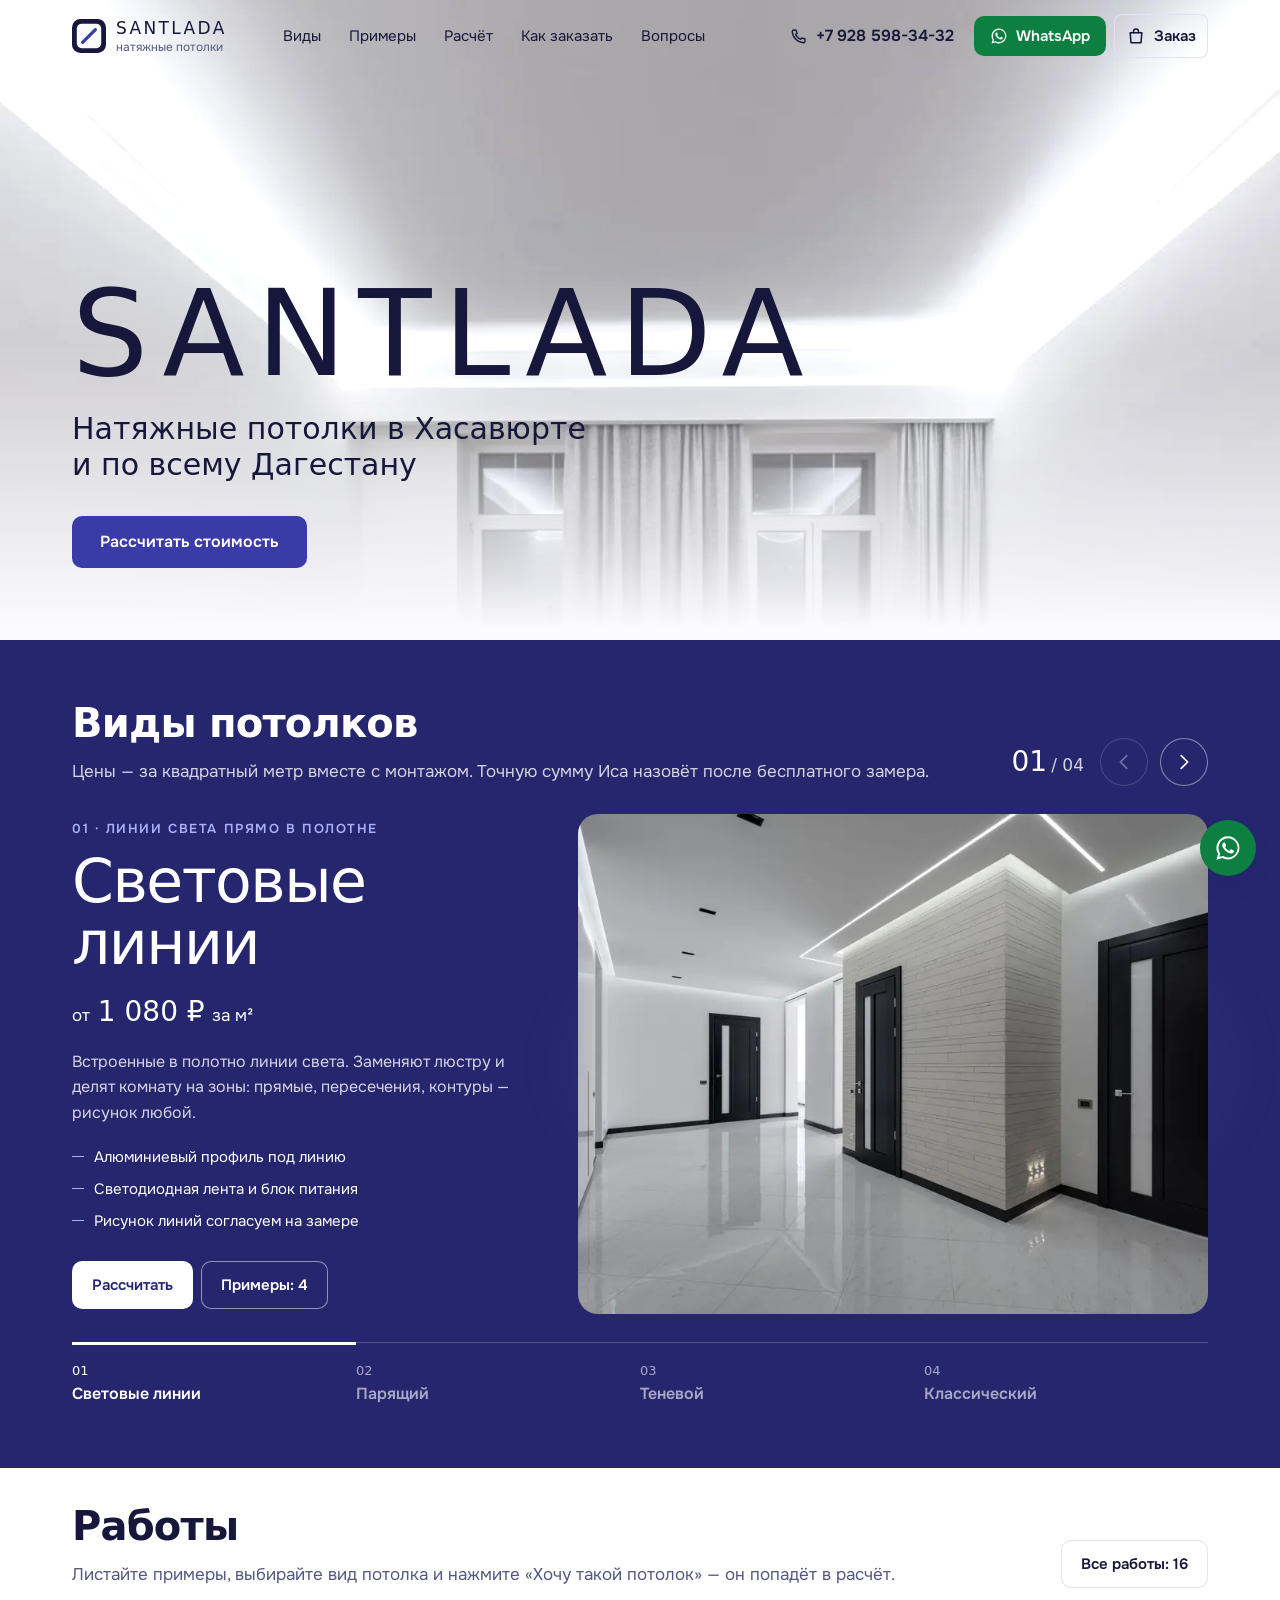
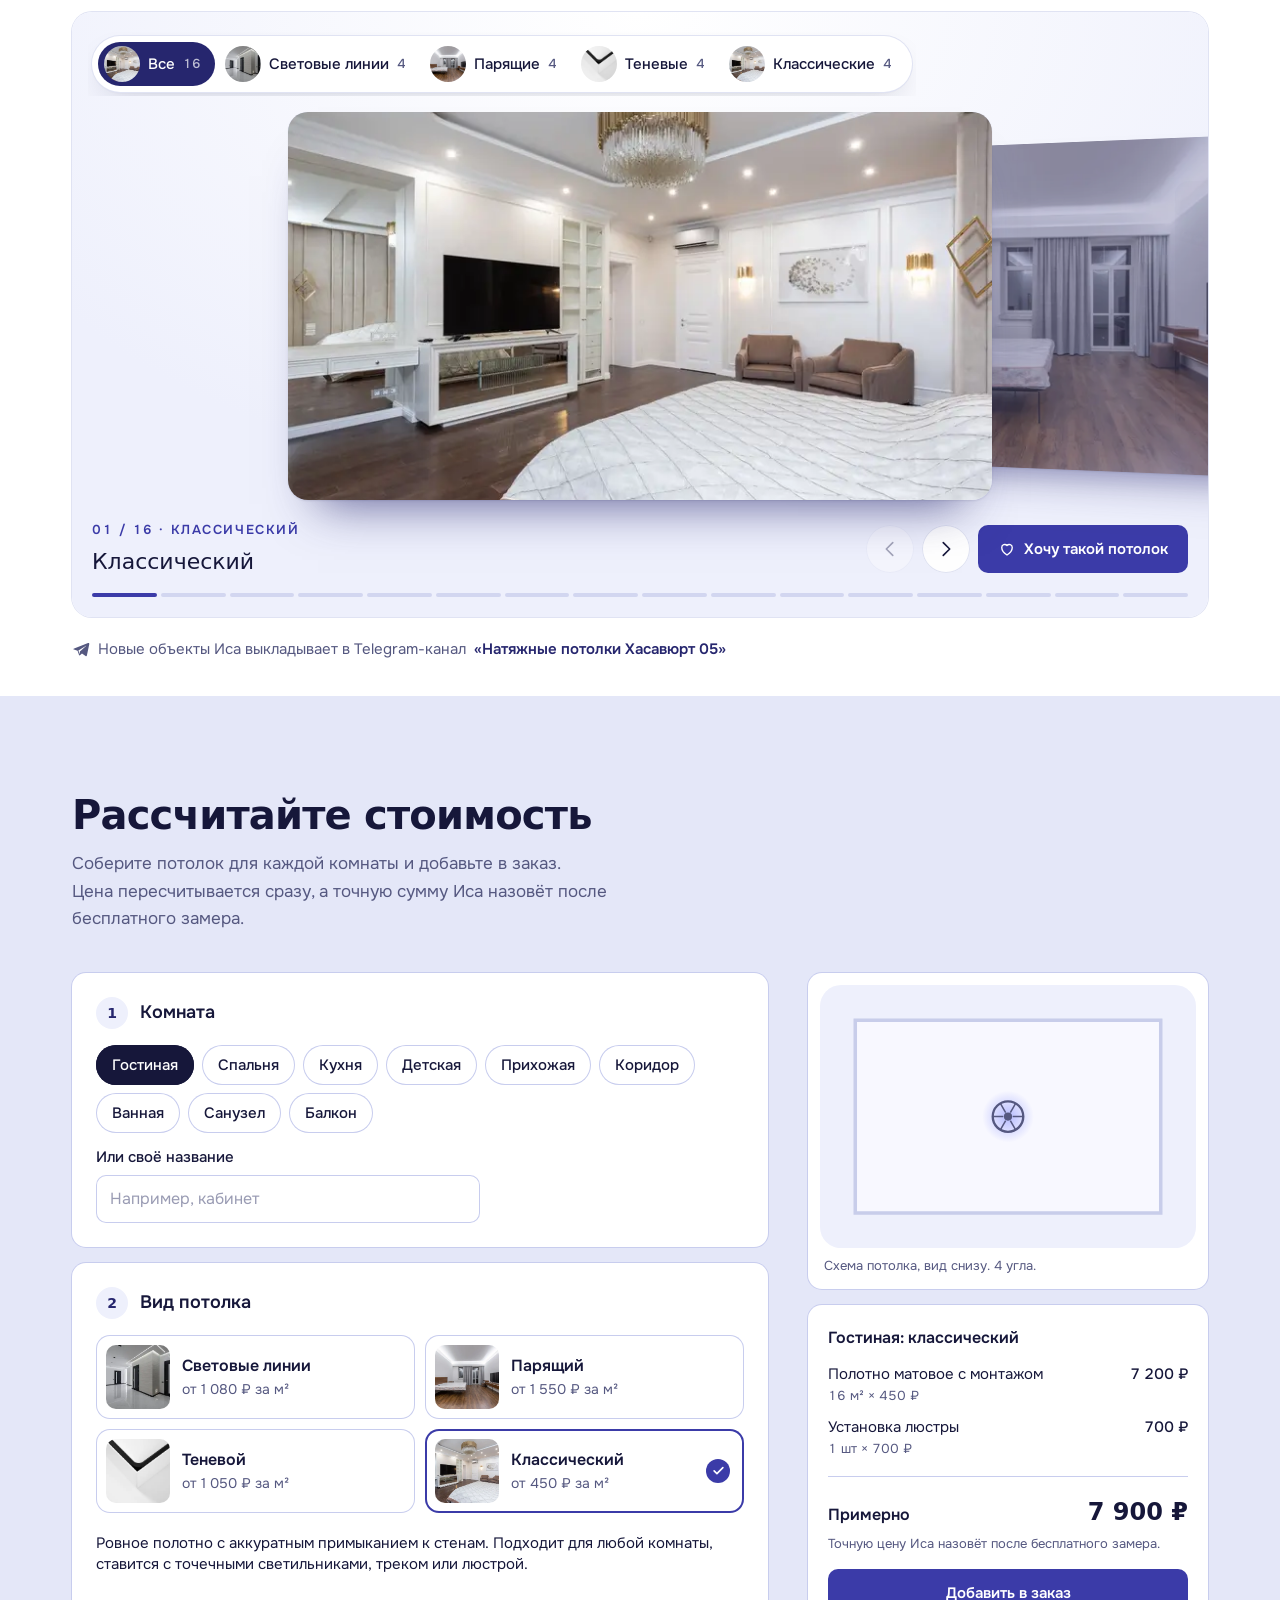
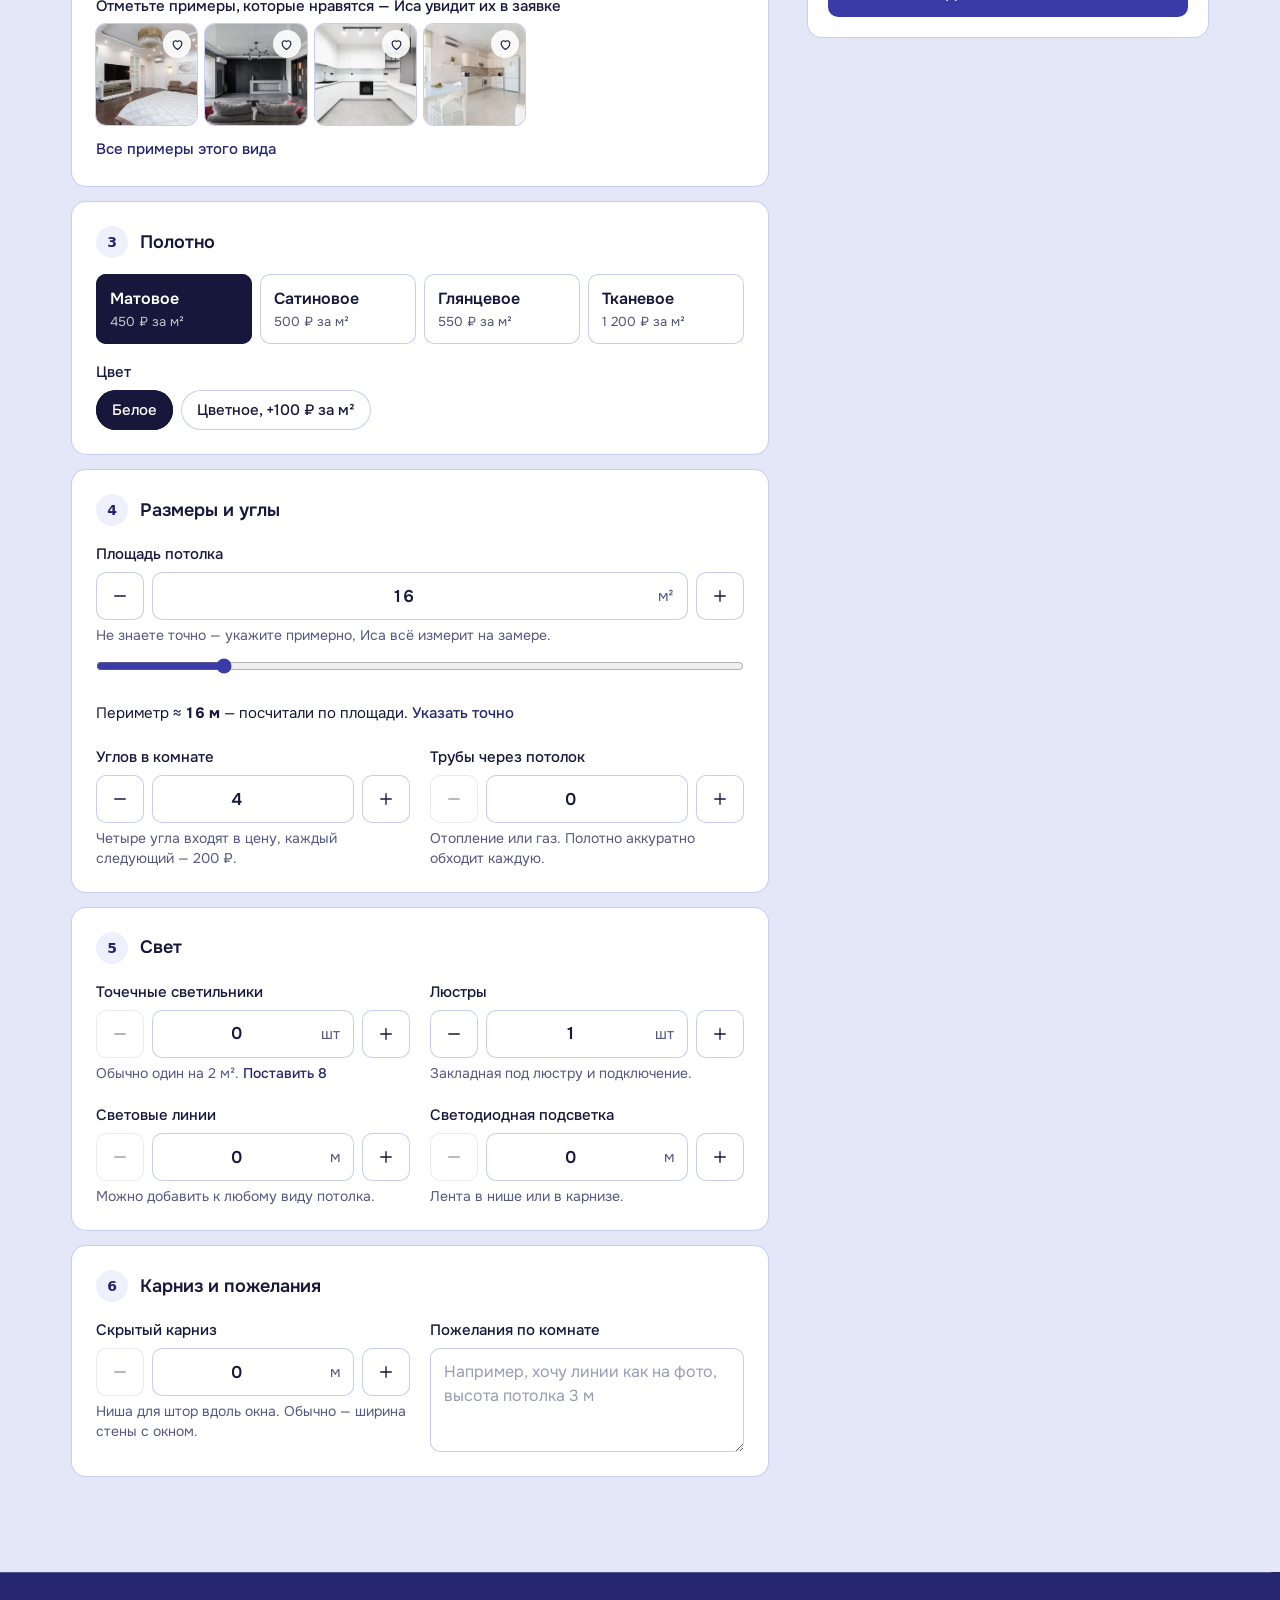
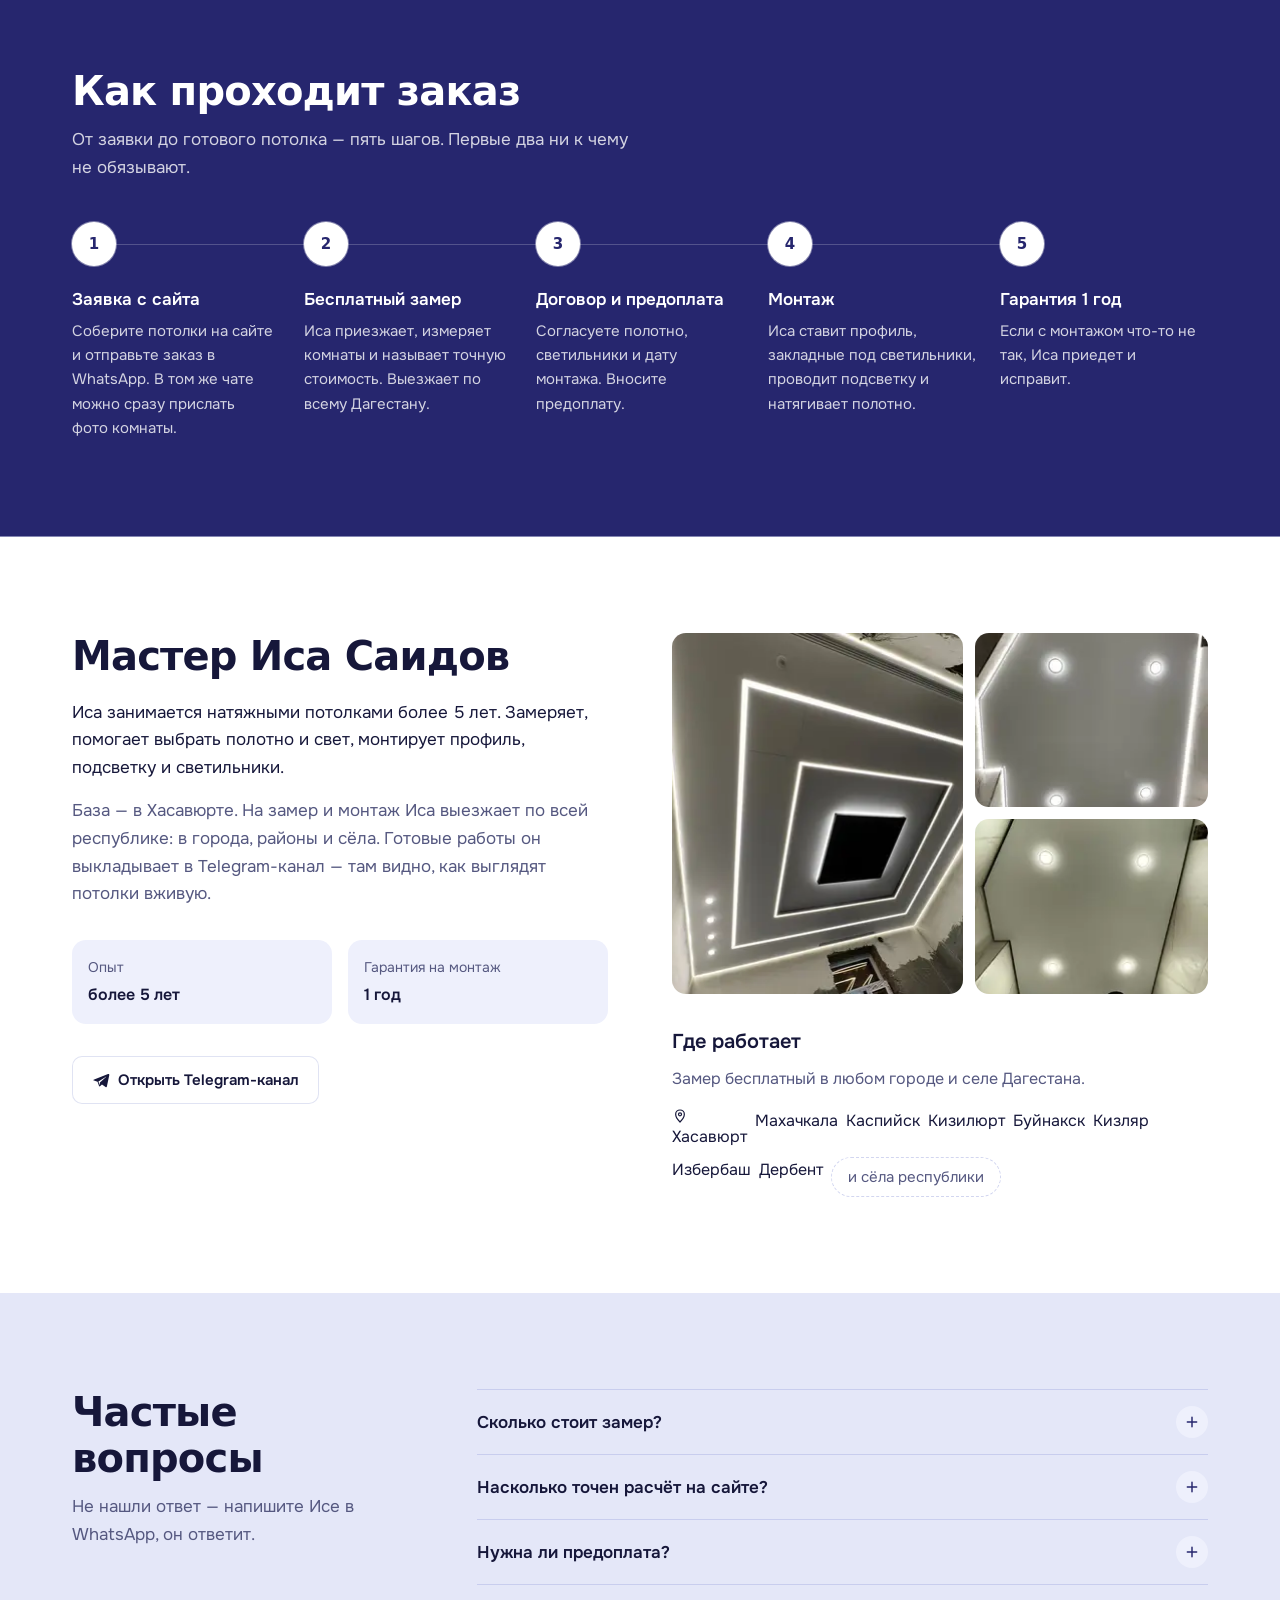
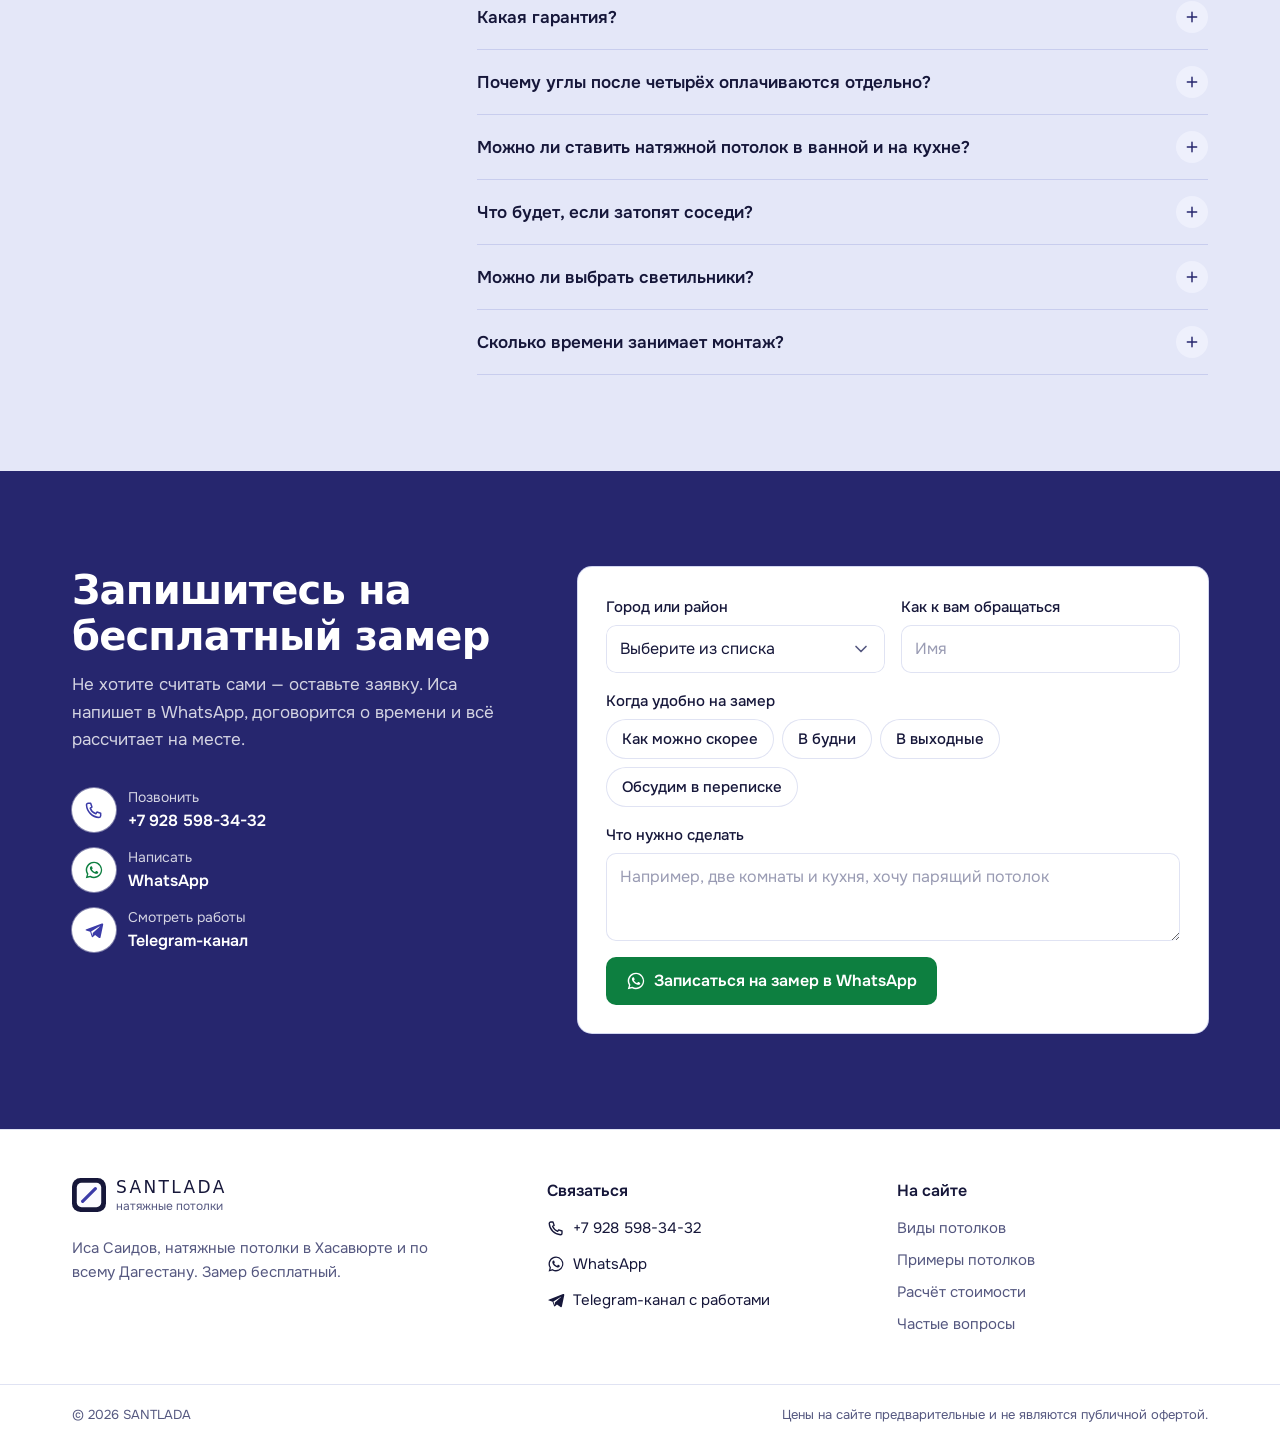
==== index.html @ 9d0e5e30 "Сборка сайта SANTLADA (dist) для GitHub Pages Co-Authored-By: Claude Sonnet 5.5 <noreply@anthropic.c" ====
<!DOCTYPE html><html lang="ru"><head><meta charset="utf-8"><meta name="viewport" content="width=device-width, initial-scale=1, viewport-fit=cover"><title>Натяжные потолки в Хасавюрте и по Дагестану — SANTLADA</title><meta name="description" content="Парящие, теневые потолки и световые линии. Посмотрите примеры, рассчитайте стоимость онлайн и отправьте заказ мастеру в WhatsApp. Бесплатный замер по всему Дагестану."><link rel="canonical" href="https://santlada.ru/"><meta name="theme-color" content="#fbfbff"><meta name="format-detection" content="telephone=no"><script>
      document.documentElement.classList.add('js');
    </script><link rel="icon" href="/favicon.svg" type="image/svg+xml"><link rel="icon" href="/favicon-48.png" sizes="48x48" type="image/png"><link rel="apple-touch-icon" href="/apple-touch-icon.png"><link rel="manifest" href="/manifest.webmanifest"><link rel="sitemap" href="/sitemap-index.xml"><link rel="preload" href="/_astro/jost-cyrillic-wght-normal.CjwCQKo9.woff2" as="font" type="font/woff2" crossorigin><link rel="preload" href="/_astro/onest-cyrillic-wght-normal.DayYxulF.woff2" as="font" type="font/woff2" crossorigin><meta property="og:type" content="website"><meta property="og:locale" content="ru_RU"><meta property="og:site_name" content="SANTLADA"><meta property="og:title" content="Натяжные потолки в Хасавюрте и по Дагестану — SANTLADA"><meta property="og:description" content="Парящие, теневые потолки и световые линии. Посмотрите примеры, рассчитайте стоимость онлайн и отправьте заказ мастеру в WhatsApp. Бесплатный замер по всему Дагестану."><meta property="og:url" content="https://santlada.ru/"><meta property="og:image" content="https://santlada.ru/og.jpg"><meta property="og:image:width" content="1200"><meta property="og:image:height" content="630"><meta name="twitter:card" content="summary_large_image"><script type="application/ld+json">{"@context":"https://schema.org","@type":"HomeAndConstructionBusiness","name":"SANTLADA — натяжные потолки","alternateName":"Сантлада","description":"Парящие, теневые потолки и световые линии. Посмотрите примеры, рассчитайте стоимость онлайн и отправьте заказ мастеру в WhatsApp. Бесплатный замер по всему Дагестану.","url":"https://santlada.ru","image":"https://santlada.ru/og.jpg","telephone":"+7 928 598-34-32","address":{"@type":"PostalAddress","addressLocality":"Хасавюрт","addressRegion":"Республика Дагестан","addressCountry":"RU"},"areaServed":{"@type":"State","name":"Республика Дагестан"},"sameAs":["https://t.me/SantlaDAl"]}</script><link rel="stylesheet" href="/_astro/Layout.CGpSb20F.css"></head><body class="pb-[calc(4.5rem+env(safe-area-inset-bottom))] lg:pb-0"><a href="#main" class="sr-only z-[60] rounded-md bg-ink px-4 py-2 text-white focus:not-sr-only focus:fixed focus:top-3 focus:left-3">Перейти к содержанию</a><header class="site-header sticky top-0 z-40 border-b border-line/70 bg-ceiling/90 backdrop-blur-md" data-over><div class="container-page flex h-16 items-center gap-3 lg:h-[4.5rem]"><a href="/" class="group inline-flex items-center gap-2.5 rounded-lg" aria-label="SANTLADA — на главную"><svg width="34" height="34" viewBox="0 0 32 32" aria-hidden="true" class="shrink-0"><rect width="32" height="32" rx="8" fill="#16173a"></rect><rect x="4.5" y="4.5" width="23" height="23" rx="4.5" fill="#fbfbff"></rect><path d="M10 22 22 10" stroke="#3b3ba8" stroke-width="3" stroke-linecap="round"></path></svg><span class="flex flex-col leading-none"><span class="font-display text-[1.0625rem] font-medium tracking-[0.14em]">SANTLADA</span><span class="mt-1 text-[0.75rem] text-ink-soft">натяжные потолки</span></span></a><nav class="ml-6 hidden shrink-0 lg:block xl:ml-8" aria-label="Основное меню"><ul class="flex items-center gap-1"><li><a href="#vidy" class="rounded-lg px-3 py-2 text-[0.9375rem] whitespace-nowrap text-ink-soft transition-colors hover:bg-haze hover:text-ink aria-[current=page]:font-semibold aria-[current=page]:text-ink">Виды</a></li><li><a href="#raboty" class="rounded-lg px-3 py-2 text-[0.9375rem] whitespace-nowrap text-ink-soft transition-colors hover:bg-haze hover:text-ink aria-[current=page]:font-semibold aria-[current=page]:text-ink">Примеры</a></li><li><a href="#calc" class="rounded-lg px-3 py-2 text-[0.9375rem] whitespace-nowrap text-ink-soft transition-colors hover:bg-haze hover:text-ink aria-[current=page]:font-semibold aria-[current=page]:text-ink">Расчёт</a></li><li><a href="#kak" class="rounded-lg px-3 py-2 text-[0.9375rem] whitespace-nowrap text-ink-soft transition-colors hover:bg-haze hover:text-ink aria-[current=page]:font-semibold aria-[current=page]:text-ink">Как заказать</a></li><li><a href="#voprosy" class="rounded-lg px-3 py-2 text-[0.9375rem] whitespace-nowrap text-ink-soft transition-colors hover:bg-haze hover:text-ink aria-[current=page]:font-semibold aria-[current=page]:text-ink">Вопросы</a></li></ul></nav><div class="ml-auto flex items-center gap-2"><a href="tel:+79285983432" class="hidden items-center gap-2 rounded-lg px-3 py-2 font-semibold whitespace-nowrap hover:bg-haze xl:inline-flex"><svg width="18" height="18" viewBox="0 0 24 24" fill="none" stroke="currentColor" stroke-width="1.8" stroke-linecap="round" stroke-linejoin="round" aria-hidden="true" focusable="false"><path d="M5 4h3l1.5 4.5-2 1.3a11 11 0 0 0 6.7 6.7l1.3-2L20 16v3a2 2 0 0 1-2 2A16 16 0 0 1 3 6a2 2 0 0 1 2-2Z"></path></svg>+7 928 598-34-32</a><a href="https://wa.me/79285983432?text=%D0%97%D0%B4%D1%80%D0%B0%D0%B2%D1%81%D1%82%D0%B2%D1%83%D0%B9%D1%82%D0%B5!%20%D0%9F%D0%B8%D1%88%D1%83%20%D1%81%20%D1%81%D0%B0%D0%B9%D1%82%D0%B0%20%D0%BF%D0%BE%20%D0%BF%D0%BE%D0%B2%D0%BE%D0%B4%D1%83%20%D0%BD%D0%B0%D1%82%D1%8F%D0%B6%D0%BD%D0%BE%D0%B3%D0%BE%20%D0%BF%D0%BE%D1%82%D0%BE%D0%BB%D0%BA%D0%B0." target="_blank" rel="noopener" class="btn-wa hidden min-h-10 px-4 md:inline-flex lg:hidden xl:inline-flex"><svg width="18" height="18" viewBox="0 0 24 24" fill="currentColor" aria-hidden="true" focusable="false"><path d="M12.04 2a9.9 9.9 0 0 0-8.5 15l-1.4 5 5.1-1.34A9.9 9.9 0 1 0 12.04 2Zm0 18.1a8.2 8.2 0 0 1-4.18-1.15l-.3-.18-3.03.8.81-2.95-.2-.31a8.2 8.2 0 1 1 6.9 3.79Zm4.5-6.14c-.25-.12-1.46-.72-1.69-.8-.23-.08-.39-.12-.56.12-.16.25-.64.8-.78.97-.15.16-.29.18-.54.06a6.7 6.7 0 0 1-1.97-1.22 7.4 7.4 0 0 1-1.37-1.7c-.14-.25-.01-.38.11-.5.11-.11.25-.29.37-.43.13-.15.17-.25.25-.42.08-.16.04-.31-.02-.43-.06-.13-.56-1.34-.76-1.84-.2-.48-.4-.41-.56-.42h-.47a.9.9 0 0 0-.66.31 2.76 2.76 0 0 0-.86 2.06 4.8 4.8 0 0 0 1 2.55c.13.16 1.75 2.67 4.24 3.75.59.25 1.05.4 1.41.52.6.19 1.13.16 1.56.1.47-.07 1.46-.6 1.67-1.18.2-.58.2-1.07.14-1.18-.06-.1-.22-.16-.47-.29Z"></path></svg>WhatsApp</a><style>astro-island,astro-slot,astro-static-slot{display:contents}</style><script>(function(){let e=async e=>{await(await e())()};(self.Astro||(self.Astro={})).load=e,window.dispatchEvent(new Event(`astro:load`))})();</script><script>(function(){function e(t){"@babel/helpers - typeof";return e=typeof Symbol==`function`&&typeof Symbol.iterator==`symbol`?function(e){return typeof e}:function(e){return e&&typeof Symbol==`function`&&e.constructor===Symbol&&e!==Symbol.prototype?`symbol`:typeof e},e(t)}function t(t,n){if(e(t)!=`object`||!t)return t;var r=t[Symbol.toPrimitive];if(r!==void 0){var i=r.call(t,n||`default`);if(e(i)!=`object`)return i;throw TypeError(`@@toPrimitive must return a primitive value.`)}return(n===`string`?String:Number)(t)}function n(n){var r=t(n,`string`);return e(r)==`symbol`?r:r+``}function r(e,t,r){return(t=n(t))in e?Object.defineProperty(e,t,{value:r,enumerable:!0,configurable:!0,writable:!0}):e[t]=r,e}let i=/* @__PURE__ */ new Set([`__proto__`,`constructor`,`prototype`]);{let e={0:e=>a(e),1:e=>n(e),2:e=>new RegExp(e),3:e=>new Date(e),4:e=>new Map(n(e)),5:e=>new Set(n(e)),6:e=>BigInt(e),7:e=>new URL(e),8:e=>new Uint8Array(e),9:e=>new Uint16Array(e),10:e=>new Uint32Array(e),11:e=>1/0*e},t=t=>{let[n,r]=t;return n in e?e[n](r):void 0},n=e=>e.map(t),a=e=>typeof e!=`object`||!e?e:Object.fromEntries(Object.entries(e).map(([e,n])=>[e,t(n)]));class o extends HTMLElement{constructor(...e){super(...e),r(this,`Component`,void 0),r(this,`hydrator`,void 0),r(this,`hydrate`,async()=>{var e;if(!this.hydrator||!this.isConnected)return;let t=(e=this.parentElement)==null?void 0:e.closest(`astro-island[ssr]`);if(t){t.addEventListener(`astro:hydrate`,this.hydrate,{once:!0});return}let n=this.querySelectorAll(`astro-slot`),r={},i=this.querySelectorAll(`template[data-astro-template]`);for(let e of i){let t=e.closest(this.tagName);t!=null&&t.isSameNode(this)&&(r[e.getAttribute(`data-astro-template`)||`default`]=e.innerHTML,e.remove())}for(let e of n){let t=e.closest(this.tagName);t!=null&&t.isSameNode(this)&&(r[e.getAttribute(`name`)||`default`]=e.innerHTML)}let o;try{o=this.hasAttribute(`props`)?a(JSON.parse(this.getAttribute(`props`))):{}}catch(e){let t=this.getAttribute(`component-url`)||`<unknown>`,n=this.getAttribute(`component-export`);throw n&&(t+=` (export ${n})`),console.error(`[hydrate] Error parsing props for component ${t}`,this.getAttribute(`props`),e),e}await this.hydrator(this)(this.Component,o,r,{client:this.getAttribute(`client`)}),this.removeAttribute(`ssr`),this.dispatchEvent(new CustomEvent(`astro:hydrate`))}),r(this,`unmount`,()=>{this.isConnected||this.dispatchEvent(new CustomEvent(`astro:unmount`))})}disconnectedCallback(){document.removeEventListener(`astro:after-swap`,this.unmount),document.addEventListener(`astro:after-swap`,this.unmount,{once:!0})}connectedCallback(){if(!this.hasAttribute(`await-children`)||document.readyState===`interactive`||document.readyState===`complete`)this.childrenConnectedCallback();else{let e=()=>{document.removeEventListener(`DOMContentLoaded`,e),t.disconnect(),this.childrenConnectedCallback()},t=new MutationObserver(()=>{var t;((t=this.lastChild)==null?void 0:t.nodeType)===Node.COMMENT_NODE&&this.lastChild.nodeValue===`astro:end`&&(this.lastChild.remove(),e())});t.observe(this,{childList:!0}),document.addEventListener(`DOMContentLoaded`,e)}}async childrenConnectedCallback(){let e=this.getAttribute(`before-hydration-url`);e&&await import(e),this.start()}getRetryImportUrl(e){let t=new URL(e,document.baseURI);return t.searchParams.set(`astro-retry`,Date.now().toString()),t.toString()}async importWithRetry(e){try{return await import(e)}catch(t){return await new Promise(e=>setTimeout(e,1e3)),import(this.getRetryImportUrl(e))}}handleHydrationError(e){let t=this.getAttribute(`component-url`),n=new CustomEvent(`astro:hydration-error`,{cancelable:!0,bubbles:!0,composed:!0,detail:{error:e,componentUrl:t}});this.dispatchEvent(n)&&console.error(`[astro-island] Error hydrating ${t}`,e)}async start(){let e=JSON.parse(this.getAttribute(`opts`)),t=this.getAttribute(`client`);if(Astro[t]===void 0){window.addEventListener(`astro:${t}`,()=>this.start(),{once:!0});return}try{await Astro[t](async()=>{let e=this.getAttribute(`renderer-url`);try{let[t,{default:n}]=await Promise.all([this.importWithRetry(this.getAttribute(`component-url`)),e?this.importWithRetry(e):Promise.resolve({default:()=>()=>{}})]),r=this.getAttribute(`component-export`)||`default`;if(r.includes(`.`)){this.Component=t;for(let e of r.split(`.`)){if(i.has(e)||!this.Component||typeof this.Component!=`object`&&typeof this.Component!=`function`||!Object.hasOwn(this.Component,e))throw Error(`Invalid component export path: ${r}`);this.Component=this.Component[e]}}else{if(i.has(r))throw Error(`Invalid component export path: ${r}`);this.Component=t[r]}return this.hydrator=n,this.hydrate}catch(e){return this.handleHydrationError(e),()=>{}}},e,this)}catch(e){this.handleHydrationError(e)}}attributeChangedCallback(){this.hydrate()}}r(o,`observedAttributes`,[`props`]),customElements.get(`astro-island`)||customElements.define(`astro-island`,o)}})();</script><astro-island uid="Z1ngESj" prefix="r26" component-url="/_astro/CartButton.DmcjEStH.js" component-export="default" renderer-url="/_astro/client.EoSUrE1U.js" props="{}" ssr client="load" opts="{&quot;name&quot;:&quot;CartButton&quot;,&quot;value&quot;:true}" await-children><button type="button" class="hdr-btn relative inline-flex min-h-11 items-center gap-2 rounded-lg px-3 ring-1 ring-line ring-inset transition-colors hover:bg-haze" aria-label="Заказ пуст"><svg width="20" height="20" viewBox="0 0 24 24" fill="none" stroke="currentColor" stroke-width="1.8" stroke-linecap="round" stroke-linejoin="round" aria-hidden="true" focusable="false"><path d="M5 8h14l-1 12H6L5 8Z"></path><path d="M9 8V6.5a3 3 0 0 1 6 0V8"></path></svg><span class="hidden text-[0.9375rem] font-semibold sm:inline">Заказ</span></button><!--astro:end--></astro-island><button type="button" class="hdr-btn inline-flex size-11 items-center justify-center rounded-lg ring-1 ring-line ring-inset hover:bg-haze lg:hidden" aria-expanded="false" aria-controls="mobile-nav" aria-label="Открыть меню" data-menu-toggle><svg width="22" height="22" viewBox="0 0 24 24" fill="none" stroke="currentColor" stroke-width="1.8" stroke-linecap="round" stroke-linejoin="round" aria-hidden="true" focusable="false"><path d="M4 7h16M4 12h16M4 17h16"></path></svg></button></div></div><nav id="mobile-nav" class="border-t border-line bg-plane lg:hidden" aria-label="Меню" hidden><ul class="container-page grid gap-1 py-3"><li><a href="#vidy" class="block rounded-lg px-3 py-3 text-[1.0625rem] font-medium hover:bg-haze" data-menu-link>Виды</a></li><li><a href="#raboty" class="block rounded-lg px-3 py-3 text-[1.0625rem] font-medium hover:bg-haze" data-menu-link>Примеры</a></li><li><a href="#calc" class="block rounded-lg px-3 py-3 text-[1.0625rem] font-medium hover:bg-haze" data-menu-link>Расчёт</a></li><li><a href="#kak" class="block rounded-lg px-3 py-3 text-[1.0625rem] font-medium hover:bg-haze" data-menu-link>Как заказать</a></li><li><a href="#voprosy" class="block rounded-lg px-3 py-3 text-[1.0625rem] font-medium hover:bg-haze" data-menu-link>Вопросы</a></li><li><a href="#kontakty" class="block rounded-lg px-3 py-3 text-[1.0625rem] font-medium hover:bg-haze" data-menu-link>Контакты</a></li><li class="mt-2 flex flex-wrap gap-2 px-3 pb-2"><a href="tel:+79285983432" class="btn-ghost flex-1"><svg width="18" height="18" viewBox="0 0 24 24" fill="none" stroke="currentColor" stroke-width="1.8" stroke-linecap="round" stroke-linejoin="round" aria-hidden="true" focusable="false"><path d="M5 4h3l1.5 4.5-2 1.3a11 11 0 0 0 6.7 6.7l1.3-2L20 16v3a2 2 0 0 1-2 2A16 16 0 0 1 3 6a2 2 0 0 1 2-2Z"></path></svg>+7 928 598-34-32</a><a href="https://wa.me/79285983432?text=%D0%97%D0%B4%D1%80%D0%B0%D0%B2%D1%81%D1%82%D0%B2%D1%83%D0%B9%D1%82%D0%B5!%20%D0%9F%D0%B8%D1%88%D1%83%20%D1%81%20%D1%81%D0%B0%D0%B9%D1%82%D0%B0%20%D0%BF%D0%BE%20%D0%BF%D0%BE%D0%B2%D0%BE%D0%B4%D1%83%20%D0%BD%D0%B0%D1%82%D1%8F%D0%B6%D0%BD%D0%BE%D0%B3%D0%BE%20%D0%BF%D0%BE%D1%82%D0%BE%D0%BB%D0%BA%D0%B0." target="_blank" rel="noopener" class="btn-wa flex-1"><svg width="18" height="18" viewBox="0 0 24 24" fill="currentColor" aria-hidden="true" focusable="false"><path d="M12.04 2a9.9 9.9 0 0 0-8.5 15l-1.4 5 5.1-1.34A9.9 9.9 0 1 0 12.04 2Zm0 18.1a8.2 8.2 0 0 1-4.18-1.15l-.3-.18-3.03.8.81-2.95-.2-.31a8.2 8.2 0 1 1 6.9 3.79Zm4.5-6.14c-.25-.12-1.46-.72-1.69-.8-.23-.08-.39-.12-.56.12-.16.25-.64.8-.78.97-.15.16-.29.18-.54.06a6.7 6.7 0 0 1-1.97-1.22 7.4 7.4 0 0 1-1.37-1.7c-.14-.25-.01-.38.11-.5.11-.11.25-.29.37-.43.13-.15.17-.25.25-.42.08-.16.04-.31-.02-.43-.06-.13-.56-1.34-.76-1.84-.2-.48-.4-.41-.56-.42h-.47a.9.9 0 0 0-.66.31 2.76 2.76 0 0 0-.86 2.06 4.8 4.8 0 0 0 1 2.55c.13.16 1.75 2.67 4.24 3.75.59.25 1.05.4 1.41.52.6.19 1.13.16 1.56.1.47-.07 1.46-.6 1.67-1.18.2-.58.2-1.07.14-1.18-.06-.1-.22-.16-.47-.29Z"></path></svg>WhatsApp</a></li></ul></nav></header><script type="module">var e=document.querySelector(`.site-header[data-over]`);if(e){let t=()=>e.toggleAttribute(`data-scrolled`,window.scrollY>8);t(),window.addEventListener(`scroll`,t,{passive:!0})}var t=document.querySelector(`[data-menu-toggle]`),n=document.getElementById(`mobile-nav`),r=e=>{t&&n&&(n.hidden=!e,t.setAttribute(`aria-expanded`,String(e)),t.setAttribute(`aria-label`,e?`Закрыть меню`:`Открыть меню`))};t?.addEventListener(`click`,()=>r(n?.hidden??!1)),n?.querySelectorAll(`[data-menu-link]`).forEach(e=>e.addEventListener(`click`,()=>r(!1))),document.addEventListener(`keydown`,e=>{e.key===`Escape`&&n&&!n.hidden&&(r(!1),t?.focus())});</script><main id="main"><section class="hero"><img src="/_astro/ceiling.ByOULT4H_c2jbl.webp" srcset="/_astro/ceiling.ByOULT4H_ZY6QkB.webp 640w, /_astro/ceiling.ByOULT4H_Z1oq5fb.webp 1024w, /_astro/ceiling.ByOULT4H_c2jbl.webp 1600w" alt sizes="100vw" loading="eager" fetchpriority="high" decoding="async" width="1600" height="528" class="hero-photo"><div class="container-page hero-body"><h1><span class="hero-brand">SANTLADA</span><span class="sr-only"> — </span><span class="hero-lead">Натяжные потолки в&nbsp;Хасавюрте и&nbsp;по&nbsp;всему&nbsp;Дагестану</span></h1><a href="#calc" data-calc class="btn-primary hero-cta">Рассчитать стоимость</a></div></section><section id="vidy" class="page page-full" data-tone="deep" data-fx="curtain-up" data-reveal aria-labelledby="vidy-title"><div class="container-page vidy-inner" data-vidy style="--n:4"><div class="vidy-head" data-rise><div><h2 id="vidy-title" class="h-section">Виды потолков</h2><p class="lead mt-3">Цены — за квадратный метр вместе с монтажом. Точную сумму Иса назовёт после бесплатного замера.</p></div><div class="vidy-controls"><p class="vidy-count" aria-live="polite"><b data-vidy-count>01</b>/ 04</p><button type="button" class="vidy-arrow" data-vidy-prev aria-label="Предыдущий вид" disabled><svg width="22" height="22" viewBox="0 0 24 24" fill="none" stroke="currentColor" stroke-width="1.8" stroke-linecap="round" stroke-linejoin="round" aria-hidden="true" focusable="false"><path d="m15 5-7 7 7 7"></path></svg></button><button type="button" class="vidy-arrow" data-vidy-next aria-label="Следующий вид"><svg width="22" height="22" viewBox="0 0 24 24" fill="none" stroke="currentColor" stroke-width="1.8" stroke-linecap="round" stroke-linejoin="round" aria-hidden="true" focusable="false"><path d="m9 5 7 7-7 7"></path></svg></button></div></div><div class="vidy-slides" role="group" aria-roledescription="carousel" aria-label="Виды потолков" data-rise="zoom"><article class="vidy-slide" data-vidy-slide data-state="active" role="group" aria-roledescription="slide" aria-label="1 из 4: Световые линии"><div class="vidy-media"><img src="/_astro/hall-lines.DK6pn7tu_Z1pjp6i.webp" srcset="/_astro/hall-lines.DK6pn7tu_1dPWaK.webp 640w, /_astro/hall-lines.DK6pn7tu_Z1st9LU.webp 960w, /_astro/hall-lines.DK6pn7tu_BcM7o.webp 1280w" alt="Световые линии" sizes="(min-width: 1024px) 700px, (min-width: 640px) 90vw, 100vw" loading="eager" draggable="false" decoding="async" width="1600" height="1068" class="vidy-img"></div><div class="vidy-info"><p class="vidy-eyebrow" style="--i:0">01 · Линии света прямо в полотне</p><h3 class="vidy-title" style="--i:1">Световые линии</h3><p class="vidy-price" style="--i:2">от <b>1 080 ₽</b> за м²</p><p class="vidy-desc" style="--i:3">Встроенные в полотно линии света. Заменяют люстру и делят комнату на зоны: прямые, пересечения, контуры — рисунок любой.</p><ul class="vidy-points" style="--i:4"><li class="flex gap-2.5"><span class="mt-[0.7em] h-px w-3 shrink-0 bg-glow" aria-hidden="true"></span>Алюминиевый профиль под линию</li><li class="flex gap-2.5"><span class="mt-[0.7em] h-px w-3 shrink-0 bg-glow" aria-hidden="true"></span>Светодиодная лента и блок питания</li><li class="flex gap-2.5"><span class="mt-[0.7em] h-px w-3 shrink-0 bg-glow" aria-hidden="true"></span>Рисунок линий согласуем на замере</li></ul><div class="vidy-actions" style="--i:5"><a href="/#calc" data-calc="linii" class="btn-primary">Рассчитать</a><a href="/raboty/?vid=linii" class="btn-ghost">Примеры: 4</a></div></div></article><article class="vidy-slide" data-vidy-slide data-state="after" role="group" aria-roledescription="slide" aria-label="2 из 4: Парящий"><div class="vidy-media"><img src="/_astro/bedroom-glow.CdLESjcz_Z1au5hp.webp" srcset="/_astro/bedroom-glow.CdLESjcz_2kuJw.webp 640w, /_astro/bedroom-glow.CdLESjcz_Z15Jzm.webp 960w, /_astro/bedroom-glow.CdLESjcz_Z1efWmU.webp 1280w" alt="Парящий" sizes="(min-width: 1024px) 700px, (min-width: 640px) 90vw, 100vw" loading="lazy" draggable="false" decoding="async" width="1600" height="1068" class="vidy-img"></div><div class="vidy-info"><p class="vidy-eyebrow" style="--i:0">02 · Подсветка по всему периметру</p><h3 class="vidy-title" style="--i:1">Парящий</h3><p class="vidy-price" style="--i:2">от <b>1 550 ₽</b> за м²</p><p class="vidy-desc" style="--i:3">Светодиодная подсветка по периметру в специальном профиле. Кажется, что полотно отделено от стен и парит в воздухе.</p><ul class="vidy-points" style="--i:4"><li class="flex gap-2.5"><span class="mt-[0.7em] h-px w-3 shrink-0 bg-glow" aria-hidden="true"></span>Парящий профиль по периметру</li><li class="flex gap-2.5"><span class="mt-[0.7em] h-px w-3 shrink-0 bg-glow" aria-hidden="true"></span>Лента с рассеивателем</li><li class="flex gap-2.5"><span class="mt-[0.7em] h-px w-3 shrink-0 bg-glow" aria-hidden="true"></span>Подходит для любой комнаты</li></ul><div class="vidy-actions" style="--i:5"><a href="/#calc" data-calc="paryashchiy" class="btn-primary">Рассчитать</a><a href="/raboty/?vid=paryashchiy" class="btn-ghost">Примеры: 4</a></div></div></article><article class="vidy-slide" data-vidy-slide data-state="after" role="group" aria-roledescription="slide" aria-label="3 из 4: Теневой"><div class="vidy-media"><img src="/_astro/corner-profile.CwxXrz2A_1Oropp.webp" srcset="/_astro/corner-profile.CwxXrz2A_Z25g0rP.webp 640w, /_astro/corner-profile.CwxXrz2A_ZvNyC3.webp 960w, /_astro/corner-profile.CwxXrz2A_1Oropp.webp 1200w" alt="Теневой" sizes="(min-width: 1024px) 700px, (min-width: 640px) 90vw, 100vw" loading="lazy" draggable="false" decoding="async" width="1200" height="2133" class="vidy-img"></div><div class="vidy-info"><p class="vidy-eyebrow" style="--i:0">03 · Ровный зазор вместо плинтуса</p><h3 class="vidy-title" style="--i:1">Теневой</h3><p class="vidy-price" style="--i:2">от <b>1 050 ₽</b> за м²</p><p class="vidy-desc" style="--i:3">Вместо потолочного плинтуса — ровный тёмный зазор между стеной и полотном. Строго, аккуратно, без лишних деталей.</p><ul class="vidy-points" style="--i:4"><li class="flex gap-2.5"><span class="mt-[0.7em] h-px w-3 shrink-0 bg-glow" aria-hidden="true"></span>Теневой профиль по периметру</li><li class="flex gap-2.5"><span class="mt-[0.7em] h-px w-3 shrink-0 bg-glow" aria-hidden="true"></span>Чёткая линия у каждой стены</li><li class="flex gap-2.5"><span class="mt-[0.7em] h-px w-3 shrink-0 bg-glow" aria-hidden="true"></span>Хорошо смотрится с точечными светильниками</li></ul><div class="vidy-actions" style="--i:5"><a href="/#calc" data-calc="tenevoy" class="btn-primary">Рассчитать</a><a href="/raboty/?vid=tenevoy" class="btn-ghost">Примеры: 4</a></div></div></article><article class="vidy-slide" data-vidy-slide data-state="after" role="group" aria-roledescription="slide" aria-label="4 из 4: Классический"><div class="vidy-media"><img src="/_astro/bedroom-chandelier.BD7dtMKK_1k8xfH.webp" srcset="/_astro/bedroom-chandelier.BD7dtMKK_Z2eDmQe.webp 640w, /_astro/bedroom-chandelier.BD7dtMKK_Z28gRIh.webp 960w, /_astro/bedroom-chandelier.BD7dtMKK_Z2yht8.webp 1280w" alt="Классический" sizes="(min-width: 1024px) 700px, (min-width: 640px) 90vw, 100vw" loading="lazy" draggable="false" decoding="async" width="1600" height="1068" class="vidy-img"></div><div class="vidy-info"><p class="vidy-eyebrow" style="--i:0">04 · Матовый, сатиновый или глянцевый</p><h3 class="vidy-title" style="--i:1">Классический</h3><p class="vidy-price" style="--i:2">от <b>450 ₽</b> за м²</p><p class="vidy-desc" style="--i:3">Ровное полотно с аккуратным примыканием к стенам. Подходит для любой комнаты, ставится с точечными светильниками, треком или люстрой.</p><ul class="vidy-points" style="--i:4"><li class="flex gap-2.5"><span class="mt-[0.7em] h-px w-3 shrink-0 bg-glow" aria-hidden="true"></span>Матовое, сатиновое или глянцевое полотно</li><li class="flex gap-2.5"><span class="mt-[0.7em] h-px w-3 shrink-0 bg-glow" aria-hidden="true"></span>Светильники и люстры</li><li class="flex gap-2.5"><span class="mt-[0.7em] h-px w-3 shrink-0 bg-glow" aria-hidden="true"></span>Самый доступный вариант</li></ul><div class="vidy-actions" style="--i:5"><a href="/#calc" data-calc="klassika" class="btn-primary">Рассчитать</a><a href="/raboty/?vid=klassika" class="btn-ghost">Примеры: 4</a></div></div></article></div><nav class="vidy-tabs" aria-label="Выбор вида потолка" data-rise><div class="vidy-tabs-grid"><button type="button" class="vidy-tab" data-vidy-tab="0" aria-current="true"><span class="vidy-tab-num">01</span><span class="vidy-tab-name">Световые линии</span></button><button type="button" class="vidy-tab" data-vidy-tab="1" aria-current="false"><span class="vidy-tab-num">02</span><span class="vidy-tab-name">Парящий</span></button><button type="button" class="vidy-tab" data-vidy-tab="2" aria-current="false"><span class="vidy-tab-num">03</span><span class="vidy-tab-name">Теневой</span></button><button type="button" class="vidy-tab" data-vidy-tab="3" aria-current="false"><span class="vidy-tab-num">04</span><span class="vidy-tab-name">Классический</span></button><span class="vidy-bar" aria-hidden="true"></span></div></nav></div></section><script type="module">var e=document.querySelector(`[data-vidy]`);if(e){let t=Array.from(e.querySelectorAll(`[data-vidy-slide]`)),n=Array.from(e.querySelectorAll(`[data-vidy-tab]`)),r=e.querySelector(`[data-vidy-prev]`),i=e.querySelector(`[data-vidy-next]`),a=e.querySelector(`[data-vidy-count]`),o=e.querySelector(`.vidy-slides`),s=0,c=o=>{s=Math.max(0,Math.min(t.length-1,o)),t.forEach((e,t)=>{e.dataset.state=t<s?`before`:t>s?`after`:`active`,e.toggleAttribute(`inert`,t!==s)}),n.forEach((e,t)=>e.setAttribute(`aria-current`,String(t===s))),e.style.setProperty(`--cur`,String(s)),a&&(a.textContent=String(s+1).padStart(2,`0`)),r&&(r.disabled=s===0),i&&(i.disabled=s===t.length-1)};if(c(0),r?.addEventListener(`click`,()=>c(s-1)),i?.addEventListener(`click`,()=>c(s+1)),n.forEach((e,t)=>e.addEventListener(`click`,()=>c(t))),e.addEventListener(`keydown`,e=>{e.target.closest(`input, textarea, select`)||(e.key===`ArrowLeft`&&c(s-1),e.key===`ArrowRight`&&c(s+1))}),o){let e=0,t=0,n=!1;o.addEventListener(`pointerdown`,r=>{(r.pointerType!==`mouse`||r.button===0)&&(e=r.clientX,t=r.clientY,n=!0)}),o.addEventListener(`pointerup`,r=>{if(!n)return;n=!1;let i=r.clientX-e,a=r.clientY-t;Math.abs(i)>50&&Math.abs(i)>Math.abs(a)*1.4&&c(s+(i<0?1:-1))}),o.addEventListener(`pointercancel`,()=>n=!1);let r=!1;o.addEventListener(`wheel`,e=>{Math.abs(e.deltaX)<=Math.abs(e.deltaY)||Math.abs(e.deltaX)<24||(e.preventDefault(),!r&&(r=!0,c(s+(e.deltaX>0?1:-1)),setTimeout(()=>r=!1,750)))},{passive:!1})}}</script><section id="raboty" class="page page-full" data-tone="white" data-fx="iris" data-reveal aria-labelledby="raboty-title"><div class="container-page py-6 lg:py-8"><div class="page-head flex flex-col gap-4 lg:flex-row lg:items-end lg:justify-between" data-rise><div><h2 id="raboty-title" class="h-section">Работы</h2><p class="lead mt-3">Листайте примеры, выбирайте вид потолка и нажмите «Хочу такой потолок» — он попадёт в расчёт.</p></div><a href="/raboty/" class="btn-ghost shrink-0">Все работы: 16</a></div><div class="mt-5 lg:mt-6" data-rise="zoom"><astro-island uid="1fbSPG" prefix="r41" component-url="/_astro/WorksShowcase.D-Ux1oEi.js" component-export="default" renderer-url="/_astro/client.EoSUrE1U.js" props="{&quot;works&quot;:[1,[[0,{&quot;id&quot;:[0,&quot;w-bedroom-chandelier&quot;],&quot;file&quot;:[0,&quot;bedroom-chandelier&quot;],&quot;kind&quot;:[0,&quot;photo&quot;],&quot;types&quot;:[1,[[0,&quot;klassika&quot;]]],&quot;caption&quot;:[0,&quot;Классический&quot;],&quot;thumb&quot;:[0,{&quot;src&quot;:[0,&quot;/_astro/bedroom-chandelier.BD7dtMKK_ZYxW4d.webp&quot;],&quot;srcset&quot;:[0,&quot;/_astro/bedroom-chandelier.BD7dtMKK_Z1ITWQD.webp 360w, /_astro/bedroom-chandelier.BD7dtMKK_7lBEf.webp 540w, /_astro/bedroom-chandelier.BD7dtMKK_Z1HY0cE.webp 720w, /_astro/bedroom-chandelier.BD7dtMKK_Z16OABP.webp 1080w&quot;],&quot;width&quot;:[0,1600],&quot;height&quot;:[0,1068]}],&quot;full&quot;:[0,{&quot;src&quot;:[0,&quot;/_astro/bedroom-chandelier.BD7dtMKK_ZM6lDR.webp&quot;],&quot;srcset&quot;:[0,&quot;&quot;],&quot;width&quot;:[0,1600],&quot;height&quot;:[0,1068]}]}],[0,{&quot;id&quot;:[0,&quot;w-bedroom-glow&quot;],&quot;file&quot;:[0,&quot;bedroom-glow&quot;],&quot;kind&quot;:[0,&quot;photo&quot;],&quot;types&quot;:[1,[[0,&quot;paryashchiy&quot;]]],&quot;caption&quot;:[0,&quot;Парящий&quot;],&quot;thumb&quot;:[0,{&quot;src&quot;:[0,&quot;/_astro/bedroom-glow.CdLESjcz_10QdT3.webp&quot;],&quot;srcset&quot;:[0,&quot;/_astro/bedroom-glow.CdLESjcz_2md0c2.webp 360w, /_astro/bedroom-glow.CdLESjcz_Z291ajj.webp 540w, /_astro/bedroom-glow.CdLESjcz_ZriK05.webp 720w, /_astro/bedroom-glow.CdLESjcz_ts4JB.webp 1080w&quot;],&quot;width&quot;:[0,1600],&quot;height&quot;:[0,1068]}],&quot;full&quot;:[0,{&quot;src&quot;:[0,&quot;/_astro/bedroom-glow.CdLESjcz_1R5Myg.webp&quot;],&quot;srcset&quot;:[0,&quot;&quot;],&quot;width&quot;:[0,1600],&quot;height&quot;:[0,1068]}]}],[0,{&quot;id&quot;:[0,&quot;w-bedroom-soft&quot;],&quot;file&quot;:[0,&quot;bedroom-soft&quot;],&quot;kind&quot;:[0,&quot;photo&quot;],&quot;types&quot;:[1,[[0,&quot;paryashchiy&quot;]]],&quot;caption&quot;:[0,&quot;Парящий&quot;],&quot;thumb&quot;:[0,{&quot;src&quot;:[0,&quot;/_astro/bedroom-soft.BwH-Y3nB_1IEl6l.webp&quot;],&quot;srcset&quot;:[0,&quot;/_astro/bedroom-soft.BwH-Y3nB_Z1HwAc6.webp 360w, /_astro/bedroom-soft.BwH-Y3nB_Z18yBSv.webp 540w, /_astro/bedroom-soft.BwH-Y3nB_y8MpI.webp 720w, /_astro/bedroom-soft.BwH-Y3nB_1cgbVT.webp 1080w&quot;],&quot;width&quot;:[0,1600],&quot;height&quot;:[0,1068]}],&quot;full&quot;:[0,{&quot;src&quot;:[0,&quot;/_astro/bedroom-soft.BwH-Y3nB_Z2uie3n.webp&quot;],&quot;srcset&quot;:[0,&quot;&quot;],&quot;width&quot;:[0,1600],&quot;height&quot;:[0,1068]}]}],[0,{&quot;id&quot;:[0,&quot;w-bedroom-warm&quot;],&quot;file&quot;:[0,&quot;bedroom-warm&quot;],&quot;kind&quot;:[0,&quot;photo&quot;],&quot;types&quot;:[1,[[0,&quot;paryashchiy&quot;]]],&quot;caption&quot;:[0,&quot;Парящий&quot;],&quot;thumb&quot;:[0,{&quot;src&quot;:[0,&quot;/_astro/bedroom-warm.ChNYcIAK_Z1A5rc3.webp&quot;],&quot;srcset&quot;:[0,&quot;/_astro/bedroom-warm.ChNYcIAK_t0UJh.webp 360w, /_astro/bedroom-warm.ChNYcIAK_12XT2R.webp 540w, /_astro/bedroom-warm.ChNYcIAK_Z2kuOrP.webp 720w, /_astro/bedroom-warm.ChNYcIAK_Z27tAlu.webp 1080w&quot;],&quot;width&quot;:[0,1600],&quot;height&quot;:[0,1068]}],&quot;full&quot;:[0,{&quot;src&quot;:[0,&quot;/_astro/bedroom-warm.ChNYcIAK_ZIPRwP.webp&quot;],&quot;srcset&quot;:[0,&quot;&quot;],&quot;width&quot;:[0,1600],&quot;height&quot;:[0,1068]}]}],[0,{&quot;id&quot;:[0,&quot;w-corner-profile&quot;],&quot;file&quot;:[0,&quot;corner-profile&quot;],&quot;kind&quot;:[0,&quot;photo&quot;],&quot;types&quot;:[1,[[0,&quot;tenevoy&quot;]]],&quot;caption&quot;:[0,&quot;Теневой&quot;],&quot;thumb&quot;:[0,{&quot;src&quot;:[0,&quot;/_astro/corner-profile.CwxXrz2A_2q0XQB.webp&quot;],&quot;srcset&quot;:[0,&quot;/_astro/corner-profile.CwxXrz2A_1ph19w.webp 360w, /_astro/corner-profile.CwxXrz2A_50Yel.webp 540w, /_astro/corner-profile.CwxXrz2A_Z1cPSxX.webp 720w, /_astro/corner-profile.CwxXrz2A_cQ04F.webp 1080w&quot;],&quot;width&quot;:[0,1200],&quot;height&quot;:[0,2133]}],&quot;full&quot;:[0,{&quot;src&quot;:[0,&quot;/_astro/corner-profile.CwxXrz2A_1AgzL2.webp&quot;],&quot;srcset&quot;:[0,&quot;&quot;],&quot;width&quot;:[0,1200],&quot;height&quot;:[0,2133]}]}],[0,{&quot;id&quot;:[0,&quot;w-corridor-frame&quot;],&quot;file&quot;:[0,&quot;corridor-frame&quot;],&quot;kind&quot;:[0,&quot;photo&quot;],&quot;types&quot;:[1,[[0,&quot;tenevoy&quot;]]],&quot;caption&quot;:[0,&quot;Теневой&quot;],&quot;thumb&quot;:[0,{&quot;src&quot;:[0,&quot;/_astro/corridor-frame.CmdQ4Imw_MFFGO.webp&quot;],&quot;srcset&quot;:[0,&quot;/_astro/corridor-frame.CmdQ4Imw_8ldmJ.webp 360w, /_astro/corridor-frame.CmdQ4Imw_24nT9h.webp 540w, /_astro/corridor-frame.CmdQ4Imw_Z1dfOaJ.webp 720w, /_astro/corridor-frame.CmdQ4Imw_ZOK8qR.webp 1080w&quot;],&quot;width&quot;:[0,1600],&quot;height&quot;:[0,1068]}],&quot;full&quot;:[0,{&quot;src&quot;:[0,&quot;/_astro/corridor-frame.CmdQ4Imw_Z23HnK.webp&quot;],&quot;srcset&quot;:[0,&quot;&quot;],&quot;width&quot;:[0,1600],&quot;height&quot;:[0,1068]}]}],[0,{&quot;id&quot;:[0,&quot;w-frame-spots&quot;],&quot;file&quot;:[0,&quot;frame-spots&quot;],&quot;kind&quot;:[0,&quot;photo&quot;],&quot;types&quot;:[1,[[0,&quot;tenevoy&quot;]]],&quot;caption&quot;:[0,&quot;Теневой&quot;],&quot;thumb&quot;:[0,{&quot;src&quot;:[0,&quot;/_astro/frame-spots.CRWTMb8D_Z1dQn9S.webp&quot;],&quot;srcset&quot;:[0,&quot;/_astro/frame-spots.CRWTMb8D_ZC4YkU.webp 360w, /_astro/frame-spots.CRWTMb8D_Z251I8D.webp 540w, /_astro/frame-spots.CRWTMb8D_1JrlnI.webp 720w, /_astro/frame-spots.CRWTMb8D_Z1cgxm5.webp 1080w&quot;],&quot;width&quot;:[0,1600],&quot;height&quot;:[0,1071]}],&quot;full&quot;:[0,{&quot;src&quot;:[0,&quot;/_astro/frame-spots.CRWTMb8D_KT6VX.webp&quot;],&quot;srcset&quot;:[0,&quot;&quot;],&quot;width&quot;:[0,1600],&quot;height&quot;:[0,1071]}]}],[0,{&quot;id&quot;:[0,&quot;w-glossy-chandelier&quot;],&quot;file&quot;:[0,&quot;glossy-chandelier&quot;],&quot;kind&quot;:[0,&quot;photo&quot;],&quot;types&quot;:[1,[[0,&quot;klassika&quot;]]],&quot;caption&quot;:[0,&quot;Классический&quot;],&quot;thumb&quot;:[0,{&quot;src&quot;:[0,&quot;/_astro/glossy-chandelier.BR9Q7ry8_Z1hLmQg.webp&quot;],&quot;srcset&quot;:[0,&quot;/_astro/glossy-chandelier.BR9Q7ry8_Z19lD3r.webp 360w, /_astro/glossy-chandelier.BR9Q7ry8_RlV7F.webp 540w, /_astro/glossy-chandelier.BR9Q7ry8_Z1XnMaY.webp 720w, /_astro/glossy-chandelier.BR9Q7ry8_Z1RY5lq.webp 1080w&quot;],&quot;width&quot;:[0,1600],&quot;height&quot;:[0,1068]}],&quot;full&quot;:[0,{&quot;src&quot;:[0,&quot;/_astro/glossy-chandelier.BR9Q7ry8_1OJyRV.webp&quot;],&quot;srcset&quot;:[0,&quot;&quot;],&quot;width&quot;:[0,1600],&quot;height&quot;:[0,1068]}]}],[0,{&quot;id&quot;:[0,&quot;w-hall-lines&quot;],&quot;file&quot;:[0,&quot;hall-lines&quot;],&quot;kind&quot;:[0,&quot;photo&quot;],&quot;types&quot;:[1,[[0,&quot;linii&quot;]]],&quot;caption&quot;:[0,&quot;Световые линии&quot;],&quot;thumb&quot;:[0,{&quot;src&quot;:[0,&quot;/_astro/hall-lines.DK6pn7tu_ZM5vJp.webp&quot;],&quot;srcset&quot;:[0,&quot;/_astro/hall-lines.DK6pn7tu_mhbGR.webp 360w, /_astro/hall-lines.DK6pn7tu_Z19EmFt.webp 540w, /_astro/hall-lines.DK6pn7tu_qTyfY.webp 720w, /_astro/hall-lines.DK6pn7tu_SOHQe.webp 1080w&quot;],&quot;width&quot;:[0,1600],&quot;height&quot;:[0,1068]}],&quot;full&quot;:[0,{&quot;src&quot;:[0,&quot;/_astro/hall-lines.DK6pn7tu_Zy9wrP.webp&quot;],&quot;srcset&quot;:[0,&quot;&quot;],&quot;width&quot;:[0,1600],&quot;height&quot;:[0,1068]}]}],[0,{&quot;id&quot;:[0,&quot;w-kitchen-frame&quot;],&quot;file&quot;:[0,&quot;kitchen-frame&quot;],&quot;kind&quot;:[0,&quot;photo&quot;],&quot;types&quot;:[1,[[0,&quot;tenevoy&quot;]]],&quot;caption&quot;:[0,&quot;Теневой&quot;],&quot;thumb&quot;:[0,{&quot;src&quot;:[0,&quot;/_astro/kitchen-frame.BQzeMsdB_Z2qBzYO.webp&quot;],&quot;srcset&quot;:[0,&quot;/_astro/kitchen-frame.BQzeMsdB_2qcfnx.webp 360w, /_astro/kitchen-frame.BQzeMsdB_Z86JJm.webp 540w, /_astro/kitchen-frame.BQzeMsdB_1It6wW.webp 720w, /_astro/kitchen-frame.BQzeMsdB_ZBGM15.webp 1080w&quot;],&quot;width&quot;:[0,1600],&quot;height&quot;:[0,1068]}],&quot;full&quot;:[0,{&quot;src&quot;:[0,&quot;/_astro/kitchen-frame.BQzeMsdB_Z1jcGDS.webp&quot;],&quot;srcset&quot;:[0,&quot;&quot;],&quot;width&quot;:[0,1600],&quot;height&quot;:[0,1068]}]}],[0,{&quot;id&quot;:[0,&quot;w-kitchen-lines&quot;],&quot;file&quot;:[0,&quot;kitchen-lines&quot;],&quot;kind&quot;:[0,&quot;photo&quot;],&quot;types&quot;:[1,[[0,&quot;linii&quot;]]],&quot;caption&quot;:[0,&quot;Световые линии&quot;],&quot;thumb&quot;:[0,{&quot;src&quot;:[0,&quot;/_astro/kitchen-lines.ujT10B_f_1GJX6C.webp&quot;],&quot;srcset&quot;:[0,&quot;/_astro/kitchen-lines.ujT10B_f_ZdKNll.webp 360w, /_astro/kitchen-lines.ujT10B_f_2i7kkG.webp 540w, /_astro/kitchen-lines.ujT10B_f_ZUtWbV.webp 720w, /_astro/kitchen-lines.ujT10B_f_Z1ywmIz.webp 1080w&quot;],&quot;width&quot;:[0,1600],&quot;height&quot;:[0,1068]}],&quot;full&quot;:[0,{&quot;src&quot;:[0,&quot;/_astro/kitchen-lines.ujT10B_f_Z2g2hmn.webp&quot;],&quot;srcset&quot;:[0,&quot;&quot;],&quot;width&quot;:[0,1600],&quot;height&quot;:[0,1068]}]}],[0,{&quot;id&quot;:[0,&quot;w-kitchen-track&quot;],&quot;file&quot;:[0,&quot;kitchen-track&quot;],&quot;kind&quot;:[0,&quot;photo&quot;],&quot;types&quot;:[1,[[0,&quot;klassika&quot;]]],&quot;caption&quot;:[0,&quot;Классический&quot;],&quot;thumb&quot;:[0,{&quot;src&quot;:[0,&quot;/_astro/kitchen-track.C68pwaIj_Z1T1rEI.webp&quot;],&quot;srcset&quot;:[0,&quot;/_astro/kitchen-track.C68pwaIj_jahQr.webp 360w, /_astro/kitchen-track.C68pwaIj_Z2f8Hgs.webp 540w, /_astro/kitchen-track.C68pwaIj_ZnxPY9.webp 720w, /_astro/kitchen-track.C68pwaIj_Z56DFY.webp 1080w&quot;],&quot;width&quot;:[0,1600],&quot;height&quot;:[0,1068]}],&quot;full&quot;:[0,{&quot;src&quot;:[0,&quot;/_astro/kitchen-track.C68pwaIj_ZLByjM.webp&quot;],&quot;srcset&quot;:[0,&quot;&quot;],&quot;width&quot;:[0,1600],&quot;height&quot;:[0,1068]}]}],[0,{&quot;id&quot;:[0,&quot;w-kitchen-white&quot;],&quot;file&quot;:[0,&quot;kitchen-white&quot;],&quot;kind&quot;:[0,&quot;photo&quot;],&quot;types&quot;:[1,[[0,&quot;klassika&quot;]]],&quot;caption&quot;:[0,&quot;Классический&quot;],&quot;thumb&quot;:[0,{&quot;src&quot;:[0,&quot;/_astro/kitchen-white.B95hMnq5_2i8kNg.webp&quot;],&quot;srcset&quot;:[0,&quot;/_astro/kitchen-white.B95hMnq5_Z1vDln1.webp 360w, /_astro/kitchen-white.B95hMnq5_10eMj1.webp 540w, /_astro/kitchen-white.B95hMnq5_Z2dmudB.webp 720w, /_astro/kitchen-white.B95hMnq5_ZX901V.webp 1080w&quot;],&quot;width&quot;:[0,1600],&quot;height&quot;:[0,1068]}],&quot;full&quot;:[0,{&quot;src&quot;:[0,&quot;/_astro/kitchen-white.B95hMnq5_Z1EDTEJ.webp&quot;],&quot;srcset&quot;:[0,&quot;&quot;],&quot;width&quot;:[0,1600],&quot;height&quot;:[0,1068]}]}],[0,{&quot;id&quot;:[0,&quot;w-living-glow&quot;],&quot;file&quot;:[0,&quot;living-glow&quot;],&quot;kind&quot;:[0,&quot;photo&quot;],&quot;types&quot;:[1,[[0,&quot;paryashchiy&quot;]]],&quot;caption&quot;:[0,&quot;Парящий&quot;],&quot;thumb&quot;:[0,{&quot;src&quot;:[0,&quot;/_astro/living-glow.CSSnMJ6l_ZlY65x.webp&quot;],&quot;srcset&quot;:[0,&quot;/_astro/living-glow.CSSnMJ6l_1nF3yg.webp 360w, /_astro/living-glow.CSSnMJ6l_Z4gFes.webp 540w, /_astro/living-glow.CSSnMJ6l_Z1jYJw2.webp 720w, /_astro/living-glow.CSSnMJ6l_ZX0f9l.webp 1080w&quot;],&quot;width&quot;:[0,1600],&quot;height&quot;:[0,1068]}],&quot;full&quot;:[0,{&quot;src&quot;:[0,&quot;/_astro/living-glow.CSSnMJ6l_1CLo1j.webp&quot;],&quot;srcset&quot;:[0,&quot;&quot;],&quot;width&quot;:[0,1600],&quot;height&quot;:[0,1068]}]}],[0,{&quot;id&quot;:[0,&quot;w-living-lines&quot;],&quot;file&quot;:[0,&quot;living-lines&quot;],&quot;kind&quot;:[0,&quot;photo&quot;],&quot;types&quot;:[1,[[0,&quot;linii&quot;]]],&quot;caption&quot;:[0,&quot;Световые линии&quot;],&quot;thumb&quot;:[0,{&quot;src&quot;:[0,&quot;/_astro/living-lines.C9lYClss_Z1ylxmA.webp&quot;],&quot;srcset&quot;:[0,&quot;/_astro/living-lines.C9lYClss_ZkWBm9.webp 360w, /_astro/living-lines.C9lYClss_e0lVr.webp 540w, /_astro/living-lines.C9lYClss_1UHLfF.webp 720w, /_astro/living-lines.C9lYClss_Z25JGw2.webp 1080w&quot;],&quot;width&quot;:[0,1600],&quot;height&quot;:[0,1068]}],&quot;full&quot;:[0,{&quot;src&quot;:[0,&quot;/_astro/living-lines.C9lYClss_ZH6XHn.webp&quot;],&quot;srcset&quot;:[0,&quot;&quot;],&quot;width&quot;:[0,1600],&quot;height&quot;:[0,1068]}]}],[0,{&quot;id&quot;:[0,&quot;w-lounge-lines&quot;],&quot;file&quot;:[0,&quot;lounge-lines&quot;],&quot;kind&quot;:[0,&quot;photo&quot;],&quot;types&quot;:[1,[[0,&quot;linii&quot;]]],&quot;caption&quot;:[0,&quot;Световые линии&quot;],&quot;thumb&quot;:[0,{&quot;src&quot;:[0,&quot;/_astro/lounge-lines.DIIqKpv1_J0V87.webp&quot;],&quot;srcset&quot;:[0,&quot;/_astro/lounge-lines.DIIqKpv1_Z1JtUFy.webp 360w, /_astro/lounge-lines.DIIqKpv1_Z1avWmX.webp 540w, /_astro/lounge-lines.DIIqKpv1_wbrVg.webp 720w, /_astro/lounge-lines.DIIqKpv1_cBLXF.webp 1080w&quot;],&quot;width&quot;:[0,1600],&quot;height&quot;:[0,1068]}],&quot;full&quot;:[0,{&quot;src&quot;:[0,&quot;/_astro/lounge-lines.DIIqKpv1_1AfuMk.webp&quot;],&quot;srcset&quot;:[0,&quot;&quot;],&quot;width&quot;:[0,1600],&quot;height&quot;:[0,1068]}]}]]],&quot;covers&quot;:[0,{&quot;all&quot;:[0,{&quot;src&quot;:[0,&quot;/_astro/bedroom-chandelier.BD7dtMKK_ZYxW4d.webp&quot;],&quot;srcset&quot;:[0,&quot;/_astro/bedroom-chandelier.BD7dtMKK_Z1ITWQD.webp 360w, /_astro/bedroom-chandelier.BD7dtMKK_7lBEf.webp 540w, /_astro/bedroom-chandelier.BD7dtMKK_Z1HY0cE.webp 720w, /_astro/bedroom-chandelier.BD7dtMKK_Z16OABP.webp 1080w&quot;]}],&quot;linii&quot;:[0,{&quot;src&quot;:[0,&quot;/_astro/hall-lines.DK6pn7tu_ZM5vJp.webp&quot;],&quot;srcset&quot;:[0,&quot;/_astro/hall-lines.DK6pn7tu_mhbGR.webp 360w, /_astro/hall-lines.DK6pn7tu_Z19EmFt.webp 540w, /_astro/hall-lines.DK6pn7tu_qTyfY.webp 720w, /_astro/hall-lines.DK6pn7tu_SOHQe.webp 1080w&quot;]}],&quot;paryashchiy&quot;:[0,{&quot;src&quot;:[0,&quot;/_astro/bedroom-glow.CdLESjcz_10QdT3.webp&quot;],&quot;srcset&quot;:[0,&quot;/_astro/bedroom-glow.CdLESjcz_2md0c2.webp 360w, /_astro/bedroom-glow.CdLESjcz_Z291ajj.webp 540w, /_astro/bedroom-glow.CdLESjcz_ZriK05.webp 720w, /_astro/bedroom-glow.CdLESjcz_ts4JB.webp 1080w&quot;]}],&quot;tenevoy&quot;:[0,{&quot;src&quot;:[0,&quot;/_astro/corner-profile.CwxXrz2A_2q0XQB.webp&quot;],&quot;srcset&quot;:[0,&quot;/_astro/corner-profile.CwxXrz2A_1ph19w.webp 360w, /_astro/corner-profile.CwxXrz2A_50Yel.webp 540w, /_astro/corner-profile.CwxXrz2A_Z1cPSxX.webp 720w, /_astro/corner-profile.CwxXrz2A_cQ04F.webp 1080w&quot;]}],&quot;klassika&quot;:[0,{&quot;src&quot;:[0,&quot;/_astro/bedroom-chandelier.BD7dtMKK_ZYxW4d.webp&quot;],&quot;srcset&quot;:[0,&quot;/_astro/bedroom-chandelier.BD7dtMKK_Z1ITWQD.webp 360w, /_astro/bedroom-chandelier.BD7dtMKK_7lBEf.webp 540w, /_astro/bedroom-chandelier.BD7dtMKK_Z1HY0cE.webp 720w, /_astro/bedroom-chandelier.BD7dtMKK_Z16OABP.webp 1080w&quot;]}]}]}" ssr client="load" opts="{&quot;name&quot;:&quot;WorksShowcase&quot;,&quot;value&quot;:true}" await-children><div class="wf overflow-hidden rounded-[var(--radius-media)] bg-[radial-gradient(90%_110%_at_50%_0%,#fff,var(--color-haze)_72%)] p-3 ring-1 ring-line sm:p-4 lg:p-5"><div class="flex items-center justify-between gap-3"><div class="-mx-1 max-w-full overflow-x-auto px-1 py-1 [scrollbar-width:none] [&amp;::-webkit-scrollbar]:hidden" role="group" aria-label="Вид потолка"><div class="relative flex w-max gap-1 rounded-full bg-plane p-1.5 shadow-[var(--shadow-float)] ring-1 ring-line"><button type="button" aria-pressed="true" class="relative z-10 inline-flex min-h-11 items-center gap-2 rounded-full py-1 pr-3.5 pl-1.5 text-[0.9375rem] font-medium whitespace-nowrap transition-colors duration-300 text-white bg-brand-deep"><img src="/_astro/bedroom-chandelier.BD7dtMKK_ZYxW4d.webp" srcSet="/_astro/bedroom-chandelier.BD7dtMKK_Z1ITWQD.webp 360w, /_astro/bedroom-chandelier.BD7dtMKK_7lBEf.webp 540w, /_astro/bedroom-chandelier.BD7dtMKK_Z1HY0cE.webp 720w, /_astro/bedroom-chandelier.BD7dtMKK_Z16OABP.webp 1080w" sizes="36px" alt="" width="36" height="36" loading="lazy" decoding="async" class="size-9 rounded-full object-cover"/>Все<span class="text-[0.8125rem] tabular-nums text-white/70">16</span></button><button type="button" aria-pressed="false" class="relative z-10 inline-flex min-h-11 items-center gap-2 rounded-full py-1 pr-3.5 pl-1.5 text-[0.9375rem] font-medium whitespace-nowrap transition-colors duration-300 text-ink hover:text-brand "><img src="/_astro/hall-lines.DK6pn7tu_ZM5vJp.webp" srcSet="/_astro/hall-lines.DK6pn7tu_mhbGR.webp 360w, /_astro/hall-lines.DK6pn7tu_Z19EmFt.webp 540w, /_astro/hall-lines.DK6pn7tu_qTyfY.webp 720w, /_astro/hall-lines.DK6pn7tu_SOHQe.webp 1080w" sizes="36px" alt="" width="36" height="36" loading="lazy" decoding="async" class="size-9 rounded-full object-cover"/>Световые линии<span class="text-[0.8125rem] tabular-nums text-ink-soft">4</span></button><button type="button" aria-pressed="false" class="relative z-10 inline-flex min-h-11 items-center gap-2 rounded-full py-1 pr-3.5 pl-1.5 text-[0.9375rem] font-medium whitespace-nowrap transition-colors duration-300 text-ink hover:text-brand "><img src="/_astro/bedroom-glow.CdLESjcz_10QdT3.webp" srcSet="/_astro/bedroom-glow.CdLESjcz_2md0c2.webp 360w, /_astro/bedroom-glow.CdLESjcz_Z291ajj.webp 540w, /_astro/bedroom-glow.CdLESjcz_ZriK05.webp 720w, /_astro/bedroom-glow.CdLESjcz_ts4JB.webp 1080w" sizes="36px" alt="" width="36" height="36" loading="lazy" decoding="async" class="size-9 rounded-full object-cover"/>Парящие<span class="text-[0.8125rem] tabular-nums text-ink-soft">4</span></button><button type="button" aria-pressed="false" class="relative z-10 inline-flex min-h-11 items-center gap-2 rounded-full py-1 pr-3.5 pl-1.5 text-[0.9375rem] font-medium whitespace-nowrap transition-colors duration-300 text-ink hover:text-brand "><img src="/_astro/corner-profile.CwxXrz2A_2q0XQB.webp" srcSet="/_astro/corner-profile.CwxXrz2A_1ph19w.webp 360w, /_astro/corner-profile.CwxXrz2A_50Yel.webp 540w, /_astro/corner-profile.CwxXrz2A_Z1cPSxX.webp 720w, /_astro/corner-profile.CwxXrz2A_cQ04F.webp 1080w" sizes="36px" alt="" width="36" height="36" loading="lazy" decoding="async" class="size-9 rounded-full object-cover"/>Теневые<span class="text-[0.8125rem] tabular-nums text-ink-soft">4</span></button><button type="button" aria-pressed="false" class="relative z-10 inline-flex min-h-11 items-center gap-2 rounded-full py-1 pr-3.5 pl-1.5 text-[0.9375rem] font-medium whitespace-nowrap transition-colors duration-300 text-ink hover:text-brand "><img src="/_astro/bedroom-chandelier.BD7dtMKK_ZYxW4d.webp" srcSet="/_astro/bedroom-chandelier.BD7dtMKK_Z1ITWQD.webp 360w, /_astro/bedroom-chandelier.BD7dtMKK_7lBEf.webp 540w, /_astro/bedroom-chandelier.BD7dtMKK_Z1HY0cE.webp 720w, /_astro/bedroom-chandelier.BD7dtMKK_Z16OABP.webp 1080w" sizes="36px" alt="" width="36" height="36" loading="lazy" decoding="async" class="size-9 rounded-full object-cover"/>Классические<span class="text-[0.8125rem] tabular-nums text-ink-soft">4</span></button></div></div></div><div class="wf-stage mt-3 sm:mt-4" role="group" aria-roledescription="carousel" aria-label="Примеры работ" tabindex="0"><div class="wf-item" style="z-index:100;visibility:visible;pointer-events:auto;opacity:1;transform:perspective(1600px) translateX(calc(var(--wf-step) * 0.0000)) translateZ(0.0px) rotateY(0.00deg) scale(1.0000);transition:transform 760ms cubic-bezier(0.22, 0.8, 0.2, 1), opacity 456ms ease"><button type="button" class="wf-card group" tabindex="0" aria-label="Открыть: Классический"><img src="/_astro/bedroom-chandelier.BD7dtMKK_ZYxW4d.webp" srcSet="/_astro/bedroom-chandelier.BD7dtMKK_Z1ITWQD.webp 360w, /_astro/bedroom-chandelier.BD7dtMKK_7lBEf.webp 540w, /_astro/bedroom-chandelier.BD7dtMKK_Z1HY0cE.webp 720w, /_astro/bedroom-chandelier.BD7dtMKK_Z16OABP.webp 1080w" sizes="(min-width: 768px) 44rem, 78vw" width="1600" height="1068" alt="" loading="eager" decoding="async" draggable="false"/><span aria-hidden="true" class="absolute inset-0 bg-brand-deep transition-opacity duration-500" style="opacity:0"></span><span aria-hidden="true" class="absolute right-3 bottom-3 rounded-full bg-white/90 px-3 py-1.5 text-[0.8125rem] font-semibold text-ink opacity-0 shadow-[var(--shadow-float)] transition-opacity group-hover:opacity-100 group-focus-visible:opacity-100">Рассмотреть</span></button></div><div class="wf-item" style="z-index:90;visibility:visible;pointer-events:auto;opacity:0.88;transform:perspective(1600px) translateX(calc(var(--wf-step) * 1.0000)) translateZ(-130.0px) rotateY(-24.00deg) scale(0.9100);transition:transform 760ms cubic-bezier(0.22, 0.8, 0.2, 1), opacity 456ms ease"><button type="button" class="wf-card group" tabindex="-1" aria-label="Показать: Парящий"><img src="/_astro/bedroom-glow.CdLESjcz_10QdT3.webp" srcSet="/_astro/bedroom-glow.CdLESjcz_2md0c2.webp 360w, /_astro/bedroom-glow.CdLESjcz_Z291ajj.webp 540w, /_astro/bedroom-glow.CdLESjcz_ZriK05.webp 720w, /_astro/bedroom-glow.CdLESjcz_ts4JB.webp 1080w" sizes="(min-width: 768px) 44rem, 78vw" width="1600" height="1068" alt="" loading="eager" decoding="async" draggable="false"/><span aria-hidden="true" class="absolute inset-0 bg-brand-deep transition-opacity duration-500" style="opacity:0.3"></span><span aria-hidden="true" class="absolute right-3 bottom-3 rounded-full bg-white/90 px-3 py-1.5 text-[0.8125rem] font-semibold text-ink opacity-0 shadow-[var(--shadow-float)] transition-opacity group-hover:opacity-100 group-focus-visible:opacity-100" style="display:none">Рассмотреть</span></button></div><div class="wf-item" style="z-index:80;visibility:visible;pointer-events:auto;opacity:0.25;transform:perspective(1600px) translateX(calc(var(--wf-step) * 2.0000)) translateZ(-260.0px) rotateY(-42.00deg) scale(0.8200);transition:transform 760ms cubic-bezier(0.22, 0.8, 0.2, 1), opacity 456ms ease"><button type="button" class="wf-card group" tabindex="-1" aria-label="Показать: Парящий"><img src="/_astro/bedroom-soft.BwH-Y3nB_1IEl6l.webp" srcSet="/_astro/bedroom-soft.BwH-Y3nB_Z1HwAc6.webp 360w, /_astro/bedroom-soft.BwH-Y3nB_Z18yBSv.webp 540w, /_astro/bedroom-soft.BwH-Y3nB_y8MpI.webp 720w, /_astro/bedroom-soft.BwH-Y3nB_1cgbVT.webp 1080w" sizes="(min-width: 768px) 44rem, 78vw" width="1600" height="1068" alt="" loading="eager" decoding="async" draggable="false"/><span aria-hidden="true" class="absolute inset-0 bg-brand-deep transition-opacity duration-500" style="opacity:0.42"></span><span aria-hidden="true" class="absolute right-3 bottom-3 rounded-full bg-white/90 px-3 py-1.5 text-[0.8125rem] font-semibold text-ink opacity-0 shadow-[var(--shadow-float)] transition-opacity group-hover:opacity-100 group-focus-visible:opacity-100" style="display:none">Рассмотреть</span></button></div><div class="wf-item" style="z-index:70;visibility:visible;pointer-events:none;opacity:0;transform:perspective(1600px) translateX(calc(var(--wf-step) * 3.0000)) translateZ(-390.0px) rotateY(-42.00deg) scale(0.7660);transition:transform 760ms cubic-bezier(0.22, 0.8, 0.2, 1), opacity 456ms ease"><button type="button" class="wf-card group" tabindex="-1" aria-label="Показать: Парящий"><img src="/_astro/bedroom-warm.ChNYcIAK_Z1A5rc3.webp" srcSet="/_astro/bedroom-warm.ChNYcIAK_t0UJh.webp 360w, /_astro/bedroom-warm.ChNYcIAK_12XT2R.webp 540w, /_astro/bedroom-warm.ChNYcIAK_Z2kuOrP.webp 720w, /_astro/bedroom-warm.ChNYcIAK_Z27tAlu.webp 1080w" sizes="(min-width: 768px) 44rem, 78vw" width="1600" height="1068" alt="" loading="lazy" decoding="async" draggable="false"/><span aria-hidden="true" class="absolute inset-0 bg-brand-deep transition-opacity duration-500" style="opacity:0.42"></span><span aria-hidden="true" class="absolute right-3 bottom-3 rounded-full bg-white/90 px-3 py-1.5 text-[0.8125rem] font-semibold text-ink opacity-0 shadow-[var(--shadow-float)] transition-opacity group-hover:opacity-100 group-focus-visible:opacity-100" style="display:none">Рассмотреть</span></button></div><div class="wf-item" style="z-index:60;visibility:hidden;pointer-events:none;opacity:0;transform:perspective(1600px) translateX(calc(var(--wf-step) * 4.0000)) translateZ(-390.0px) rotateY(-42.00deg) scale(0.7660);transition:transform 760ms cubic-bezier(0.22, 0.8, 0.2, 1), opacity 456ms ease"><button type="button" class="wf-card group" tabindex="-1" aria-label="Показать: Теневой"><img src="/_astro/corner-profile.CwxXrz2A_2q0XQB.webp" srcSet="/_astro/corner-profile.CwxXrz2A_1ph19w.webp 360w, /_astro/corner-profile.CwxXrz2A_50Yel.webp 540w, /_astro/corner-profile.CwxXrz2A_Z1cPSxX.webp 720w, /_astro/corner-profile.CwxXrz2A_cQ04F.webp 1080w" sizes="(min-width: 768px) 44rem, 78vw" width="1200" height="2133" alt="" loading="lazy" decoding="async" draggable="false"/><span aria-hidden="true" class="absolute inset-0 bg-brand-deep transition-opacity duration-500" style="opacity:0.42"></span><span aria-hidden="true" class="absolute right-3 bottom-3 rounded-full bg-white/90 px-3 py-1.5 text-[0.8125rem] font-semibold text-ink opacity-0 shadow-[var(--shadow-float)] transition-opacity group-hover:opacity-100 group-focus-visible:opacity-100" style="display:none">Рассмотреть</span></button></div><div class="wf-item" style="z-index:50;visibility:hidden;pointer-events:none;opacity:0;transform:perspective(1600px) translateX(calc(var(--wf-step) * 5.0000)) translateZ(-390.0px) rotateY(-42.00deg) scale(0.7660);transition:transform 760ms cubic-bezier(0.22, 0.8, 0.2, 1), opacity 456ms ease"><button type="button" class="wf-card group" tabindex="-1" aria-label="Показать: Теневой"><img src="/_astro/corridor-frame.CmdQ4Imw_MFFGO.webp" srcSet="/_astro/corridor-frame.CmdQ4Imw_8ldmJ.webp 360w, /_astro/corridor-frame.CmdQ4Imw_24nT9h.webp 540w, /_astro/corridor-frame.CmdQ4Imw_Z1dfOaJ.webp 720w, /_astro/corridor-frame.CmdQ4Imw_ZOK8qR.webp 1080w" sizes="(min-width: 768px) 44rem, 78vw" width="1600" height="1068" alt="" loading="lazy" decoding="async" draggable="false"/><span aria-hidden="true" class="absolute inset-0 bg-brand-deep transition-opacity duration-500" style="opacity:0.42"></span><span aria-hidden="true" class="absolute right-3 bottom-3 rounded-full bg-white/90 px-3 py-1.5 text-[0.8125rem] font-semibold text-ink opacity-0 shadow-[var(--shadow-float)] transition-opacity group-hover:opacity-100 group-focus-visible:opacity-100" style="display:none">Рассмотреть</span></button></div><div class="wf-item" style="z-index:40;visibility:hidden;pointer-events:none;opacity:0;transform:perspective(1600px) translateX(calc(var(--wf-step) * 6.0000)) translateZ(-390.0px) rotateY(-42.00deg) scale(0.7660);transition:transform 760ms cubic-bezier(0.22, 0.8, 0.2, 1), opacity 456ms ease"><button type="button" class="wf-card group" tabindex="-1" aria-label="Показать: Теневой"><img src="/_astro/frame-spots.CRWTMb8D_Z1dQn9S.webp" srcSet="/_astro/frame-spots.CRWTMb8D_ZC4YkU.webp 360w, /_astro/frame-spots.CRWTMb8D_Z251I8D.webp 540w, /_astro/frame-spots.CRWTMb8D_1JrlnI.webp 720w, /_astro/frame-spots.CRWTMb8D_Z1cgxm5.webp 1080w" sizes="(min-width: 768px) 44rem, 78vw" width="1600" height="1071" alt="" loading="lazy" decoding="async" draggable="false"/><span aria-hidden="true" class="absolute inset-0 bg-brand-deep transition-opacity duration-500" style="opacity:0.42"></span><span aria-hidden="true" class="absolute right-3 bottom-3 rounded-full bg-white/90 px-3 py-1.5 text-[0.8125rem] font-semibold text-ink opacity-0 shadow-[var(--shadow-float)] transition-opacity group-hover:opacity-100 group-focus-visible:opacity-100" style="display:none">Рассмотреть</span></button></div><div class="wf-item" style="z-index:30;visibility:hidden;pointer-events:none;opacity:0;transform:perspective(1600px) translateX(calc(var(--wf-step) * 7.0000)) translateZ(-390.0px) rotateY(-42.00deg) scale(0.7660);transition:transform 760ms cubic-bezier(0.22, 0.8, 0.2, 1), opacity 456ms ease"><button type="button" class="wf-card group" tabindex="-1" aria-label="Показать: Классический"><img src="/_astro/glossy-chandelier.BR9Q7ry8_Z1hLmQg.webp" srcSet="/_astro/glossy-chandelier.BR9Q7ry8_Z19lD3r.webp 360w, /_astro/glossy-chandelier.BR9Q7ry8_RlV7F.webp 540w, /_astro/glossy-chandelier.BR9Q7ry8_Z1XnMaY.webp 720w, /_astro/glossy-chandelier.BR9Q7ry8_Z1RY5lq.webp 1080w" sizes="(min-width: 768px) 44rem, 78vw" width="1600" height="1068" alt="" loading="lazy" decoding="async" draggable="false"/><span aria-hidden="true" class="absolute inset-0 bg-brand-deep transition-opacity duration-500" style="opacity:0.42"></span><span aria-hidden="true" class="absolute right-3 bottom-3 rounded-full bg-white/90 px-3 py-1.5 text-[0.8125rem] font-semibold text-ink opacity-0 shadow-[var(--shadow-float)] transition-opacity group-hover:opacity-100 group-focus-visible:opacity-100" style="display:none">Рассмотреть</span></button></div><div class="wf-item" style="z-index:20;visibility:hidden;pointer-events:none;opacity:0;transform:perspective(1600px) translateX(calc(var(--wf-step) * 8.0000)) translateZ(-390.0px) rotateY(-42.00deg) scale(0.7660);transition:transform 760ms cubic-bezier(0.22, 0.8, 0.2, 1), opacity 456ms ease"><button type="button" class="wf-card group" tabindex="-1" aria-label="Показать: Световые линии"><img src="/_astro/hall-lines.DK6pn7tu_ZM5vJp.webp" srcSet="/_astro/hall-lines.DK6pn7tu_mhbGR.webp 360w, /_astro/hall-lines.DK6pn7tu_Z19EmFt.webp 540w, /_astro/hall-lines.DK6pn7tu_qTyfY.webp 720w, /_astro/hall-lines.DK6pn7tu_SOHQe.webp 1080w" sizes="(min-width: 768px) 44rem, 78vw" width="1600" height="1068" alt="" loading="lazy" decoding="async" draggable="false"/><span aria-hidden="true" class="absolute inset-0 bg-brand-deep transition-opacity duration-500" style="opacity:0.42"></span><span aria-hidden="true" class="absolute right-3 bottom-3 rounded-full bg-white/90 px-3 py-1.5 text-[0.8125rem] font-semibold text-ink opacity-0 shadow-[var(--shadow-float)] transition-opacity group-hover:opacity-100 group-focus-visible:opacity-100" style="display:none">Рассмотреть</span></button></div><div class="wf-item" style="z-index:10;visibility:hidden;pointer-events:none;opacity:0;transform:perspective(1600px) translateX(calc(var(--wf-step) * 9.0000)) translateZ(-390.0px) rotateY(-42.00deg) scale(0.7660);transition:transform 760ms cubic-bezier(0.22, 0.8, 0.2, 1), opacity 456ms ease"><button type="button" class="wf-card group" tabindex="-1" aria-label="Показать: Теневой"><img src="/_astro/kitchen-frame.BQzeMsdB_Z2qBzYO.webp" srcSet="/_astro/kitchen-frame.BQzeMsdB_2qcfnx.webp 360w, /_astro/kitchen-frame.BQzeMsdB_Z86JJm.webp 540w, /_astro/kitchen-frame.BQzeMsdB_1It6wW.webp 720w, /_astro/kitchen-frame.BQzeMsdB_ZBGM15.webp 1080w" sizes="(min-width: 768px) 44rem, 78vw" width="1600" height="1068" alt="" loading="lazy" decoding="async" draggable="false"/><span aria-hidden="true" class="absolute inset-0 bg-brand-deep transition-opacity duration-500" style="opacity:0.42"></span><span aria-hidden="true" class="absolute right-3 bottom-3 rounded-full bg-white/90 px-3 py-1.5 text-[0.8125rem] font-semibold text-ink opacity-0 shadow-[var(--shadow-float)] transition-opacity group-hover:opacity-100 group-focus-visible:opacity-100" style="display:none">Рассмотреть</span></button></div><div class="wf-item" style="z-index:0;visibility:hidden;pointer-events:none;opacity:0;transform:perspective(1600px) translateX(calc(var(--wf-step) * 10.0000)) translateZ(-390.0px) rotateY(-42.00deg) scale(0.7660);transition:transform 760ms cubic-bezier(0.22, 0.8, 0.2, 1), opacity 456ms ease"><button type="button" class="wf-card group" tabindex="-1" aria-label="Показать: Световые линии"><img src="/_astro/kitchen-lines.ujT10B_f_1GJX6C.webp" srcSet="/_astro/kitchen-lines.ujT10B_f_ZdKNll.webp 360w, /_astro/kitchen-lines.ujT10B_f_2i7kkG.webp 540w, /_astro/kitchen-lines.ujT10B_f_ZUtWbV.webp 720w, /_astro/kitchen-lines.ujT10B_f_Z1ywmIz.webp 1080w" sizes="(min-width: 768px) 44rem, 78vw" width="1600" height="1068" alt="" loading="lazy" decoding="async" draggable="false"/><span aria-hidden="true" class="absolute inset-0 bg-brand-deep transition-opacity duration-500" style="opacity:0.42"></span><span aria-hidden="true" class="absolute right-3 bottom-3 rounded-full bg-white/90 px-3 py-1.5 text-[0.8125rem] font-semibold text-ink opacity-0 shadow-[var(--shadow-float)] transition-opacity group-hover:opacity-100 group-focus-visible:opacity-100" style="display:none">Рассмотреть</span></button></div><div class="wf-item" style="z-index:-10;visibility:hidden;pointer-events:none;opacity:0;transform:perspective(1600px) translateX(calc(var(--wf-step) * 11.0000)) translateZ(-390.0px) rotateY(-42.00deg) scale(0.7660);transition:transform 760ms cubic-bezier(0.22, 0.8, 0.2, 1), opacity 456ms ease"><button type="button" class="wf-card group" tabindex="-1" aria-label="Показать: Классический"><img src="/_astro/kitchen-track.C68pwaIj_Z1T1rEI.webp" srcSet="/_astro/kitchen-track.C68pwaIj_jahQr.webp 360w, /_astro/kitchen-track.C68pwaIj_Z2f8Hgs.webp 540w, /_astro/kitchen-track.C68pwaIj_ZnxPY9.webp 720w, /_astro/kitchen-track.C68pwaIj_Z56DFY.webp 1080w" sizes="(min-width: 768px) 44rem, 78vw" width="1600" height="1068" alt="" loading="lazy" decoding="async" draggable="false"/><span aria-hidden="true" class="absolute inset-0 bg-brand-deep transition-opacity duration-500" style="opacity:0.42"></span><span aria-hidden="true" class="absolute right-3 bottom-3 rounded-full bg-white/90 px-3 py-1.5 text-[0.8125rem] font-semibold text-ink opacity-0 shadow-[var(--shadow-float)] transition-opacity group-hover:opacity-100 group-focus-visible:opacity-100" style="display:none">Рассмотреть</span></button></div><div class="wf-item" style="z-index:-20;visibility:hidden;pointer-events:none;opacity:0;transform:perspective(1600px) translateX(calc(var(--wf-step) * 12.0000)) translateZ(-390.0px) rotateY(-42.00deg) scale(0.7660);transition:transform 760ms cubic-bezier(0.22, 0.8, 0.2, 1), opacity 456ms ease"><button type="button" class="wf-card group" tabindex="-1" aria-label="Показать: Классический"><img src="/_astro/kitchen-white.B95hMnq5_2i8kNg.webp" srcSet="/_astro/kitchen-white.B95hMnq5_Z1vDln1.webp 360w, /_astro/kitchen-white.B95hMnq5_10eMj1.webp 540w, /_astro/kitchen-white.B95hMnq5_Z2dmudB.webp 720w, /_astro/kitchen-white.B95hMnq5_ZX901V.webp 1080w" sizes="(min-width: 768px) 44rem, 78vw" width="1600" height="1068" alt="" loading="lazy" decoding="async" draggable="false"/><span aria-hidden="true" class="absolute inset-0 bg-brand-deep transition-opacity duration-500" style="opacity:0.42"></span><span aria-hidden="true" class="absolute right-3 bottom-3 rounded-full bg-white/90 px-3 py-1.5 text-[0.8125rem] font-semibold text-ink opacity-0 shadow-[var(--shadow-float)] transition-opacity group-hover:opacity-100 group-focus-visible:opacity-100" style="display:none">Рассмотреть</span></button></div><div class="wf-item" style="z-index:-30;visibility:hidden;pointer-events:none;opacity:0;transform:perspective(1600px) translateX(calc(var(--wf-step) * 13.0000)) translateZ(-390.0px) rotateY(-42.00deg) scale(0.7660);transition:transform 760ms cubic-bezier(0.22, 0.8, 0.2, 1), opacity 456ms ease"><button type="button" class="wf-card group" tabindex="-1" aria-label="Показать: Парящий"><img src="/_astro/living-glow.CSSnMJ6l_ZlY65x.webp" srcSet="/_astro/living-glow.CSSnMJ6l_1nF3yg.webp 360w, /_astro/living-glow.CSSnMJ6l_Z4gFes.webp 540w, /_astro/living-glow.CSSnMJ6l_Z1jYJw2.webp 720w, /_astro/living-glow.CSSnMJ6l_ZX0f9l.webp 1080w" sizes="(min-width: 768px) 44rem, 78vw" width="1600" height="1068" alt="" loading="lazy" decoding="async" draggable="false"/><span aria-hidden="true" class="absolute inset-0 bg-brand-deep transition-opacity duration-500" style="opacity:0.42"></span><span aria-hidden="true" class="absolute right-3 bottom-3 rounded-full bg-white/90 px-3 py-1.5 text-[0.8125rem] font-semibold text-ink opacity-0 shadow-[var(--shadow-float)] transition-opacity group-hover:opacity-100 group-focus-visible:opacity-100" style="display:none">Рассмотреть</span></button></div><div class="wf-item" style="z-index:-40;visibility:hidden;pointer-events:none;opacity:0;transform:perspective(1600px) translateX(calc(var(--wf-step) * 14.0000)) translateZ(-390.0px) rotateY(-42.00deg) scale(0.7660);transition:transform 760ms cubic-bezier(0.22, 0.8, 0.2, 1), opacity 456ms ease"><button type="button" class="wf-card group" tabindex="-1" aria-label="Показать: Световые линии"><img src="/_astro/living-lines.C9lYClss_Z1ylxmA.webp" srcSet="/_astro/living-lines.C9lYClss_ZkWBm9.webp 360w, /_astro/living-lines.C9lYClss_e0lVr.webp 540w, /_astro/living-lines.C9lYClss_1UHLfF.webp 720w, /_astro/living-lines.C9lYClss_Z25JGw2.webp 1080w" sizes="(min-width: 768px) 44rem, 78vw" width="1600" height="1068" alt="" loading="lazy" decoding="async" draggable="false"/><span aria-hidden="true" class="absolute inset-0 bg-brand-deep transition-opacity duration-500" style="opacity:0.42"></span><span aria-hidden="true" class="absolute right-3 bottom-3 rounded-full bg-white/90 px-3 py-1.5 text-[0.8125rem] font-semibold text-ink opacity-0 shadow-[var(--shadow-float)] transition-opacity group-hover:opacity-100 group-focus-visible:opacity-100" style="display:none">Рассмотреть</span></button></div><div class="wf-item" style="z-index:-50;visibility:hidden;pointer-events:none;opacity:0;transform:perspective(1600px) translateX(calc(var(--wf-step) * 15.0000)) translateZ(-390.0px) rotateY(-42.00deg) scale(0.7660);transition:transform 760ms cubic-bezier(0.22, 0.8, 0.2, 1), opacity 456ms ease"><button type="button" class="wf-card group" tabindex="-1" aria-label="Показать: Световые линии"><img src="/_astro/lounge-lines.DIIqKpv1_J0V87.webp" srcSet="/_astro/lounge-lines.DIIqKpv1_Z1JtUFy.webp 360w, /_astro/lounge-lines.DIIqKpv1_Z1avWmX.webp 540w, /_astro/lounge-lines.DIIqKpv1_wbrVg.webp 720w, /_astro/lounge-lines.DIIqKpv1_cBLXF.webp 1080w" sizes="(min-width: 768px) 44rem, 78vw" width="1600" height="1068" alt="" loading="lazy" decoding="async" draggable="false"/><span aria-hidden="true" class="absolute inset-0 bg-brand-deep transition-opacity duration-500" style="opacity:0.42"></span><span aria-hidden="true" class="absolute right-3 bottom-3 rounded-full bg-white/90 px-3 py-1.5 text-[0.8125rem] font-semibold text-ink opacity-0 shadow-[var(--shadow-float)] transition-opacity group-hover:opacity-100 group-focus-visible:opacity-100" style="display:none">Рассмотреть</span></button></div></div><div class="mt-4 grid gap-3 sm:mt-5 lg:grid-cols-[minmax(0,1fr)_auto] lg:items-center lg:gap-8"><div class="min-w-0" aria-live="polite"><p class="text-[0.8125rem] font-semibold tracking-[0.12em] text-brand uppercase tabular-nums">01<!-- --> / <!-- -->16<!-- --> · <!-- -->Классический</p><p class="mt-1.5 animate-rise font-display text-[1.1875rem] leading-snug sm:text-[1.375rem]">Классический</p></div><div class="flex items-center gap-2"><button type="button" disabled="" class="grid size-12 shrink-0 place-items-center rounded-full bg-plane ring-1 ring-line transition-colors ring-inset hover:bg-brand-deep hover:text-white disabled:opacity-35 disabled:hover:bg-plane disabled:hover:text-ink" aria-label="Предыдущая работа"><svg width="22" height="22" viewBox="0 0 24 24" fill="none" stroke="currentColor" stroke-width="1.8" stroke-linecap="round" stroke-linejoin="round" aria-hidden="true" focusable="false"><path d="m15 5-7 7 7 7"></path></svg></button><button type="button" class="grid size-12 shrink-0 place-items-center rounded-full bg-plane ring-1 ring-line transition-colors ring-inset hover:bg-brand-deep hover:text-white disabled:opacity-35 disabled:hover:bg-plane disabled:hover:text-ink" aria-label="Следующая работа"><svg width="22" height="22" viewBox="0 0 24 24" fill="none" stroke="currentColor" stroke-width="1.8" stroke-linecap="round" stroke-linejoin="round" aria-hidden="true" focusable="false"><path d="m9 5 7 7-7 7"></path></svg></button><button type="button" class="btn-primary min-w-0 flex-1 whitespace-nowrap lg:flex-none"><svg width="18" height="18" viewBox="0 0 24 24" fill="none" stroke="currentColor" stroke-width="1.8" stroke-linecap="round" stroke-linejoin="round" aria-hidden="true" focusable="false"><path d="M12 20s-7-4.4-7-10a4 4 0 0 1 7-2.6A4 4 0 0 1 19 10c0 5.6-7 10-7 10Z"></path></svg>Хочу такой потолок</button></div></div><div class="mt-4 flex gap-1" role="group" aria-label="Выбор работы по порядку"><button type="button" aria-label="Работа 1 из 16" aria-current="true" class="group/seg -my-2 flex-1 py-2"><span class="block h-1 rounded-full transition-colors duration-300 bg-brand"></span></button><button type="button" aria-label="Работа 2 из 16" aria-current="false" class="group/seg -my-2 flex-1 py-2"><span class="block h-1 rounded-full transition-colors duration-300 bg-mist group-hover/seg:bg-brand/50"></span></button><button type="button" aria-label="Работа 3 из 16" aria-current="false" class="group/seg -my-2 flex-1 py-2"><span class="block h-1 rounded-full transition-colors duration-300 bg-mist group-hover/seg:bg-brand/50"></span></button><button type="button" aria-label="Работа 4 из 16" aria-current="false" class="group/seg -my-2 flex-1 py-2"><span class="block h-1 rounded-full transition-colors duration-300 bg-mist group-hover/seg:bg-brand/50"></span></button><button type="button" aria-label="Работа 5 из 16" aria-current="false" class="group/seg -my-2 flex-1 py-2"><span class="block h-1 rounded-full transition-colors duration-300 bg-mist group-hover/seg:bg-brand/50"></span></button><button type="button" aria-label="Работа 6 из 16" aria-current="false" class="group/seg -my-2 flex-1 py-2"><span class="block h-1 rounded-full transition-colors duration-300 bg-mist group-hover/seg:bg-brand/50"></span></button><button type="button" aria-label="Работа 7 из 16" aria-current="false" class="group/seg -my-2 flex-1 py-2"><span class="block h-1 rounded-full transition-colors duration-300 bg-mist group-hover/seg:bg-brand/50"></span></button><button type="button" aria-label="Работа 8 из 16" aria-current="false" class="group/seg -my-2 flex-1 py-2"><span class="block h-1 rounded-full transition-colors duration-300 bg-mist group-hover/seg:bg-brand/50"></span></button><button type="button" aria-label="Работа 9 из 16" aria-current="false" class="group/seg -my-2 flex-1 py-2"><span class="block h-1 rounded-full transition-colors duration-300 bg-mist group-hover/seg:bg-brand/50"></span></button><button type="button" aria-label="Работа 10 из 16" aria-current="false" class="group/seg -my-2 flex-1 py-2"><span class="block h-1 rounded-full transition-colors duration-300 bg-mist group-hover/seg:bg-brand/50"></span></button><button type="button" aria-label="Работа 11 из 16" aria-current="false" class="group/seg -my-2 flex-1 py-2"><span class="block h-1 rounded-full transition-colors duration-300 bg-mist group-hover/seg:bg-brand/50"></span></button><button type="button" aria-label="Работа 12 из 16" aria-current="false" class="group/seg -my-2 flex-1 py-2"><span class="block h-1 rounded-full transition-colors duration-300 bg-mist group-hover/seg:bg-brand/50"></span></button><button type="button" aria-label="Работа 13 из 16" aria-current="false" class="group/seg -my-2 flex-1 py-2"><span class="block h-1 rounded-full transition-colors duration-300 bg-mist group-hover/seg:bg-brand/50"></span></button><button type="button" aria-label="Работа 14 из 16" aria-current="false" class="group/seg -my-2 flex-1 py-2"><span class="block h-1 rounded-full transition-colors duration-300 bg-mist group-hover/seg:bg-brand/50"></span></button><button type="button" aria-label="Работа 15 из 16" aria-current="false" class="group/seg -my-2 flex-1 py-2"><span class="block h-1 rounded-full transition-colors duration-300 bg-mist group-hover/seg:bg-brand/50"></span></button><button type="button" aria-label="Работа 16 из 16" aria-current="false" class="group/seg -my-2 flex-1 py-2"><span class="block h-1 rounded-full transition-colors duration-300 bg-mist group-hover/seg:bg-brand/50"></span></button></div></div><!--astro:end--></astro-island></div><p class="mt-5 flex flex-wrap items-center gap-x-2 gap-y-1 text-[0.9375rem] text-ink-soft" data-rise><svg width="18" height="18" viewBox="0 0 24 24" fill="currentColor" aria-hidden="true" focusable="false"><path d="M21.4 4.1 2.9 11.2c-1.26.5-1.25 1.2-.23 1.52l4.75 1.48 1.83 5.6c.22.62.11.86.76.86.5 0 .72-.23 1-.5l2.3-2.24 4.8 3.54c.88.49 1.52.24 1.74-.82l3.15-14.84c.32-1.29-.5-1.87-1.6-1.7ZM8.6 13.9l9.6-6.06c.48-.29.92-.13.56.19l-8.22 7.42-.32 3.4-1.62-4.95Z"></path></svg>Новые объекты Иса выкладывает в Telegram-канал<a href="https://t.me/SantlaDAl" target="_blank" rel="noopener" class="font-semibold text-brand-deep underline-offset-4 hover:underline">«Натяжные потолки Хасавюрт 05»</a></p></div></section><section id="calc" class="page scroll-mt-16 lg:scroll-mt-20" data-tone="tint" data-fx="slant" data-reveal aria-labelledby="calc-title"><div class="container-page py-16 lg:py-24"><h2 id="calc-title" class="h-section" data-rise>Рассчитайте стоимость</h2><p class="lead mt-3" data-rise>Соберите потолок для каждой комнаты и добавьте в заказ. Цена пересчитывается сразу, а точную сумму Иса назовёт после бесплатного замера.</p><div class="mt-10" data-rise="zoom"><script>(function(){let e=(e,t,n)=>{let r=async()=>{await(await e())()},i=typeof t.value==`object`?t.value:void 0,a={rootMargin:i==null?void 0:i.rootMargin},o=new IntersectionObserver(e=>{for(let t of e)if(t.isIntersecting){o.disconnect(),r();break}},a);for(let e of n.children)o.observe(e)};(self.Astro||(self.Astro={})).visible=e,window.dispatchEvent(new Event(`astro:visible`))})();</script><astro-island uid="ZSUyBr" prefix="r43" component-url="/_astro/RoomBuilder.CUFNUWBP.js" component-export="default" renderer-url="/_astro/client.EoSUrE1U.js" props="{&quot;examples&quot;:[1,[[0,{&quot;id&quot;:[0,&quot;w-hall-lines&quot;],&quot;type&quot;:[0,&quot;linii&quot;],&quot;src&quot;:[0,&quot;/_astro/hall-lines.DK6pn7tu_ZM5vJp.webp&quot;],&quot;srcset&quot;:[0,&quot;/_astro/hall-lines.DK6pn7tu_mhbGR.webp 360w, /_astro/hall-lines.DK6pn7tu_Z19EmFt.webp 540w, /_astro/hall-lines.DK6pn7tu_qTyfY.webp 720w, /_astro/hall-lines.DK6pn7tu_SOHQe.webp 1080w&quot;],&quot;caption&quot;:[0,&quot;Световые линии&quot;],&quot;video&quot;:[0,false]}],[0,{&quot;id&quot;:[0,&quot;w-kitchen-lines&quot;],&quot;type&quot;:[0,&quot;linii&quot;],&quot;src&quot;:[0,&quot;/_astro/kitchen-lines.ujT10B_f_1GJX6C.webp&quot;],&quot;srcset&quot;:[0,&quot;/_astro/kitchen-lines.ujT10B_f_ZdKNll.webp 360w, /_astro/kitchen-lines.ujT10B_f_2i7kkG.webp 540w, /_astro/kitchen-lines.ujT10B_f_ZUtWbV.webp 720w, /_astro/kitchen-lines.ujT10B_f_Z1ywmIz.webp 1080w&quot;],&quot;caption&quot;:[0,&quot;Световые линии&quot;],&quot;video&quot;:[0,false]}],[0,{&quot;id&quot;:[0,&quot;w-living-lines&quot;],&quot;type&quot;:[0,&quot;linii&quot;],&quot;src&quot;:[0,&quot;/_astro/living-lines.C9lYClss_Z1ylxmA.webp&quot;],&quot;srcset&quot;:[0,&quot;/_astro/living-lines.C9lYClss_ZkWBm9.webp 360w, /_astro/living-lines.C9lYClss_e0lVr.webp 540w, /_astro/living-lines.C9lYClss_1UHLfF.webp 720w, /_astro/living-lines.C9lYClss_Z25JGw2.webp 1080w&quot;],&quot;caption&quot;:[0,&quot;Световые линии&quot;],&quot;video&quot;:[0,false]}],[0,{&quot;id&quot;:[0,&quot;w-lounge-lines&quot;],&quot;type&quot;:[0,&quot;linii&quot;],&quot;src&quot;:[0,&quot;/_astro/lounge-lines.DIIqKpv1_J0V87.webp&quot;],&quot;srcset&quot;:[0,&quot;/_astro/lounge-lines.DIIqKpv1_Z1JtUFy.webp 360w, /_astro/lounge-lines.DIIqKpv1_Z1avWmX.webp 540w, /_astro/lounge-lines.DIIqKpv1_wbrVg.webp 720w, /_astro/lounge-lines.DIIqKpv1_cBLXF.webp 1080w&quot;],&quot;caption&quot;:[0,&quot;Световые линии&quot;],&quot;video&quot;:[0,false]}],[0,{&quot;id&quot;:[0,&quot;w-bedroom-glow&quot;],&quot;type&quot;:[0,&quot;paryashchiy&quot;],&quot;src&quot;:[0,&quot;/_astro/bedroom-glow.CdLESjcz_10QdT3.webp&quot;],&quot;srcset&quot;:[0,&quot;/_astro/bedroom-glow.CdLESjcz_2md0c2.webp 360w, /_astro/bedroom-glow.CdLESjcz_Z291ajj.webp 540w, /_astro/bedroom-glow.CdLESjcz_ZriK05.webp 720w, /_astro/bedroom-glow.CdLESjcz_ts4JB.webp 1080w&quot;],&quot;caption&quot;:[0,&quot;Парящий&quot;],&quot;video&quot;:[0,false]}],[0,{&quot;id&quot;:[0,&quot;w-bedroom-soft&quot;],&quot;type&quot;:[0,&quot;paryashchiy&quot;],&quot;src&quot;:[0,&quot;/_astro/bedroom-soft.BwH-Y3nB_1IEl6l.webp&quot;],&quot;srcset&quot;:[0,&quot;/_astro/bedroom-soft.BwH-Y3nB_Z1HwAc6.webp 360w, /_astro/bedroom-soft.BwH-Y3nB_Z18yBSv.webp 540w, /_astro/bedroom-soft.BwH-Y3nB_y8MpI.webp 720w, /_astro/bedroom-soft.BwH-Y3nB_1cgbVT.webp 1080w&quot;],&quot;caption&quot;:[0,&quot;Парящий&quot;],&quot;video&quot;:[0,false]}],[0,{&quot;id&quot;:[0,&quot;w-bedroom-warm&quot;],&quot;type&quot;:[0,&quot;paryashchiy&quot;],&quot;src&quot;:[0,&quot;/_astro/bedroom-warm.ChNYcIAK_Z1A5rc3.webp&quot;],&quot;srcset&quot;:[0,&quot;/_astro/bedroom-warm.ChNYcIAK_t0UJh.webp 360w, /_astro/bedroom-warm.ChNYcIAK_12XT2R.webp 540w, /_astro/bedroom-warm.ChNYcIAK_Z2kuOrP.webp 720w, /_astro/bedroom-warm.ChNYcIAK_Z27tAlu.webp 1080w&quot;],&quot;caption&quot;:[0,&quot;Парящий&quot;],&quot;video&quot;:[0,false]}],[0,{&quot;id&quot;:[0,&quot;w-living-glow&quot;],&quot;type&quot;:[0,&quot;paryashchiy&quot;],&quot;src&quot;:[0,&quot;/_astro/living-glow.CSSnMJ6l_ZlY65x.webp&quot;],&quot;srcset&quot;:[0,&quot;/_astro/living-glow.CSSnMJ6l_1nF3yg.webp 360w, /_astro/living-glow.CSSnMJ6l_Z4gFes.webp 540w, /_astro/living-glow.CSSnMJ6l_Z1jYJw2.webp 720w, /_astro/living-glow.CSSnMJ6l_ZX0f9l.webp 1080w&quot;],&quot;caption&quot;:[0,&quot;Парящий&quot;],&quot;video&quot;:[0,false]}],[0,{&quot;id&quot;:[0,&quot;w-corner-profile&quot;],&quot;type&quot;:[0,&quot;tenevoy&quot;],&quot;src&quot;:[0,&quot;/_astro/corner-profile.CwxXrz2A_2q0XQB.webp&quot;],&quot;srcset&quot;:[0,&quot;/_astro/corner-profile.CwxXrz2A_1ph19w.webp 360w, /_astro/corner-profile.CwxXrz2A_50Yel.webp 540w, /_astro/corner-profile.CwxXrz2A_Z1cPSxX.webp 720w, /_astro/corner-profile.CwxXrz2A_cQ04F.webp 1080w&quot;],&quot;caption&quot;:[0,&quot;Теневой&quot;],&quot;video&quot;:[0,false]}],[0,{&quot;id&quot;:[0,&quot;w-corridor-frame&quot;],&quot;type&quot;:[0,&quot;tenevoy&quot;],&quot;src&quot;:[0,&quot;/_astro/corridor-frame.CmdQ4Imw_MFFGO.webp&quot;],&quot;srcset&quot;:[0,&quot;/_astro/corridor-frame.CmdQ4Imw_8ldmJ.webp 360w, /_astro/corridor-frame.CmdQ4Imw_24nT9h.webp 540w, /_astro/corridor-frame.CmdQ4Imw_Z1dfOaJ.webp 720w, /_astro/corridor-frame.CmdQ4Imw_ZOK8qR.webp 1080w&quot;],&quot;caption&quot;:[0,&quot;Теневой&quot;],&quot;video&quot;:[0,false]}],[0,{&quot;id&quot;:[0,&quot;w-frame-spots&quot;],&quot;type&quot;:[0,&quot;tenevoy&quot;],&quot;src&quot;:[0,&quot;/_astro/frame-spots.CRWTMb8D_Z1dQn9S.webp&quot;],&quot;srcset&quot;:[0,&quot;/_astro/frame-spots.CRWTMb8D_ZC4YkU.webp 360w, /_astro/frame-spots.CRWTMb8D_Z251I8D.webp 540w, /_astro/frame-spots.CRWTMb8D_1JrlnI.webp 720w, /_astro/frame-spots.CRWTMb8D_Z1cgxm5.webp 1080w&quot;],&quot;caption&quot;:[0,&quot;Теневой&quot;],&quot;video&quot;:[0,false]}],[0,{&quot;id&quot;:[0,&quot;w-kitchen-frame&quot;],&quot;type&quot;:[0,&quot;tenevoy&quot;],&quot;src&quot;:[0,&quot;/_astro/kitchen-frame.BQzeMsdB_Z2qBzYO.webp&quot;],&quot;srcset&quot;:[0,&quot;/_astro/kitchen-frame.BQzeMsdB_2qcfnx.webp 360w, /_astro/kitchen-frame.BQzeMsdB_Z86JJm.webp 540w, /_astro/kitchen-frame.BQzeMsdB_1It6wW.webp 720w, /_astro/kitchen-frame.BQzeMsdB_ZBGM15.webp 1080w&quot;],&quot;caption&quot;:[0,&quot;Теневой&quot;],&quot;video&quot;:[0,false]}],[0,{&quot;id&quot;:[0,&quot;w-bedroom-chandelier&quot;],&quot;type&quot;:[0,&quot;klassika&quot;],&quot;src&quot;:[0,&quot;/_astro/bedroom-chandelier.BD7dtMKK_ZYxW4d.webp&quot;],&quot;srcset&quot;:[0,&quot;/_astro/bedroom-chandelier.BD7dtMKK_Z1ITWQD.webp 360w, /_astro/bedroom-chandelier.BD7dtMKK_7lBEf.webp 540w, /_astro/bedroom-chandelier.BD7dtMKK_Z1HY0cE.webp 720w, /_astro/bedroom-chandelier.BD7dtMKK_Z16OABP.webp 1080w&quot;],&quot;caption&quot;:[0,&quot;Классический&quot;],&quot;video&quot;:[0,false]}],[0,{&quot;id&quot;:[0,&quot;w-glossy-chandelier&quot;],&quot;type&quot;:[0,&quot;klassika&quot;],&quot;src&quot;:[0,&quot;/_astro/glossy-chandelier.BR9Q7ry8_Z1hLmQg.webp&quot;],&quot;srcset&quot;:[0,&quot;/_astro/glossy-chandelier.BR9Q7ry8_Z19lD3r.webp 360w, /_astro/glossy-chandelier.BR9Q7ry8_RlV7F.webp 540w, /_astro/glossy-chandelier.BR9Q7ry8_Z1XnMaY.webp 720w, /_astro/glossy-chandelier.BR9Q7ry8_Z1RY5lq.webp 1080w&quot;],&quot;caption&quot;:[0,&quot;Классический&quot;],&quot;video&quot;:[0,false]}],[0,{&quot;id&quot;:[0,&quot;w-kitchen-track&quot;],&quot;type&quot;:[0,&quot;klassika&quot;],&quot;src&quot;:[0,&quot;/_astro/kitchen-track.C68pwaIj_Z1T1rEI.webp&quot;],&quot;srcset&quot;:[0,&quot;/_astro/kitchen-track.C68pwaIj_jahQr.webp 360w, /_astro/kitchen-track.C68pwaIj_Z2f8Hgs.webp 540w, /_astro/kitchen-track.C68pwaIj_ZnxPY9.webp 720w, /_astro/kitchen-track.C68pwaIj_Z56DFY.webp 1080w&quot;],&quot;caption&quot;:[0,&quot;Классический&quot;],&quot;video&quot;:[0,false]}],[0,{&quot;id&quot;:[0,&quot;w-kitchen-white&quot;],&quot;type&quot;:[0,&quot;klassika&quot;],&quot;src&quot;:[0,&quot;/_astro/kitchen-white.B95hMnq5_2i8kNg.webp&quot;],&quot;srcset&quot;:[0,&quot;/_astro/kitchen-white.B95hMnq5_Z1vDln1.webp 360w, /_astro/kitchen-white.B95hMnq5_10eMj1.webp 540w, /_astro/kitchen-white.B95hMnq5_Z2dmudB.webp 720w, /_astro/kitchen-white.B95hMnq5_ZX901V.webp 1080w&quot;],&quot;caption&quot;:[0,&quot;Классический&quot;],&quot;video&quot;:[0,false]}]]],&quot;fromPrices&quot;:[0,{&quot;linii&quot;:[0,1080],&quot;paryashchiy&quot;:[0,1550],&quot;tenevoy&quot;:[0,1050],&quot;klassika&quot;:[0,450]}]}" ssr client="visible" opts="{&quot;name&quot;:&quot;RoomBuilder&quot;,&quot;value&quot;:{&quot;rootMargin&quot;:&quot;400px&quot;}}" await-children><div class="grid grid-cols-[minmax(0,1fr)] gap-8 lg:grid-cols-[minmax(0,1fr)_23rem] lg:gap-10 xl:grid-cols-[minmax(0,1fr)_25rem]"><form class="grid min-w-0 grid-cols-[minmax(0,1fr)] gap-4" aria-label="Расчёт стоимости потолка"><section class="rounded-[var(--radius-card)] bg-plane p-4 ring-1 ring-line sm:p-6" aria-labelledby="calc-step-1"><h3 id="calc-step-1" class="mb-4 flex items-center gap-3 text-[1.125rem] font-semibold"><span class="grid size-8 shrink-0 place-items-center rounded-full bg-haze font-display text-[0.875rem] text-brand-deep" aria-hidden="true">1</span>Комната</h3><div class="flex flex-wrap gap-2" role="group" aria-label="Название комнаты"><button type="button" class="chip" aria-pressed="true">Гостиная</button><button type="button" class="chip" aria-pressed="false">Спальня</button><button type="button" class="chip" aria-pressed="false">Кухня</button><button type="button" class="chip" aria-pressed="false">Детская</button><button type="button" class="chip" aria-pressed="false">Прихожая</button><button type="button" class="chip" aria-pressed="false">Коридор</button><button type="button" class="chip" aria-pressed="false">Ванная</button><button type="button" class="chip" aria-pressed="false">Санузел</button><button type="button" class="chip" aria-pressed="false">Балкон</button></div><div class="mt-3 max-w-sm"><label for="calc-name" class="label">Или своё название</label><input id="calc-name" class="field" placeholder="Например, кабинет" maxLength="40" value=""/></div></section><section class="rounded-[var(--radius-card)] bg-plane p-4 ring-1 ring-line sm:p-6" aria-labelledby="calc-step-2"><h3 id="calc-step-2" class="mb-4 flex items-center gap-3 text-[1.125rem] font-semibold"><span class="grid size-8 shrink-0 place-items-center rounded-full bg-haze font-display text-[0.875rem] text-brand-deep" aria-hidden="true">2</span>Вид потолка</h3><fieldset><legend class="sr-only">Вид потолка</legend><div class="grid gap-2.5 sm:grid-cols-2"><label class="group relative flex cursor-pointer items-center gap-3 rounded-[var(--radius-card)] bg-plane p-2.5 pr-3.5 ring-1 ring-line ring-inset transition-shadow hover:ring-mist has-[:checked]:ring-2 has-[:checked]:ring-brand has-[:focus-visible]:outline-2 has-[:focus-visible]:outline-offset-2 has-[:focus-visible]:outline-brand"><input type="radio" class="sr-only" name="calc-type" value="linii"/><img src="/_astro/hall-lines.DK6pn7tu_ZM5vJp.webp" srcSet="/_astro/hall-lines.DK6pn7tu_mhbGR.webp 360w, /_astro/hall-lines.DK6pn7tu_Z19EmFt.webp 540w, /_astro/hall-lines.DK6pn7tu_qTyfY.webp 720w, /_astro/hall-lines.DK6pn7tu_SOHQe.webp 1080w" sizes="64px" alt="" loading="lazy" decoding="async" class="size-16 shrink-0 rounded-[var(--radius-control)] object-cover"/><span class="flex min-w-0 flex-1 flex-col"><span class="font-semibold">Световые линии</span><span class="text-[0.875rem] text-ink-soft">от <!-- -->1 080 ₽<!-- --> за м²</span></span><span class="grid size-6 shrink-0 place-items-center rounded-full bg-brand text-white opacity-0 transition-opacity group-has-[:checked]:opacity-100" aria-hidden="true"><svg width="15" height="15" viewBox="0 0 24 24" fill="none" stroke="currentColor" stroke-width="2.6" stroke-linecap="round" stroke-linejoin="round" aria-hidden="true" focusable="false"><path d="m5 12.5 4.5 4.5L19 7.5"></path></svg></span></label><label class="group relative flex cursor-pointer items-center gap-3 rounded-[var(--radius-card)] bg-plane p-2.5 pr-3.5 ring-1 ring-line ring-inset transition-shadow hover:ring-mist has-[:checked]:ring-2 has-[:checked]:ring-brand has-[:focus-visible]:outline-2 has-[:focus-visible]:outline-offset-2 has-[:focus-visible]:outline-brand"><input type="radio" class="sr-only" name="calc-type" value="paryashchiy"/><img src="/_astro/bedroom-glow.CdLESjcz_10QdT3.webp" srcSet="/_astro/bedroom-glow.CdLESjcz_2md0c2.webp 360w, /_astro/bedroom-glow.CdLESjcz_Z291ajj.webp 540w, /_astro/bedroom-glow.CdLESjcz_ZriK05.webp 720w, /_astro/bedroom-glow.CdLESjcz_ts4JB.webp 1080w" sizes="64px" alt="" loading="lazy" decoding="async" class="size-16 shrink-0 rounded-[var(--radius-control)] object-cover"/><span class="flex min-w-0 flex-1 flex-col"><span class="font-semibold">Парящий</span><span class="text-[0.875rem] text-ink-soft">от <!-- -->1 550 ₽<!-- --> за м²</span></span><span class="grid size-6 shrink-0 place-items-center rounded-full bg-brand text-white opacity-0 transition-opacity group-has-[:checked]:opacity-100" aria-hidden="true"><svg width="15" height="15" viewBox="0 0 24 24" fill="none" stroke="currentColor" stroke-width="2.6" stroke-linecap="round" stroke-linejoin="round" aria-hidden="true" focusable="false"><path d="m5 12.5 4.5 4.5L19 7.5"></path></svg></span></label><label class="group relative flex cursor-pointer items-center gap-3 rounded-[var(--radius-card)] bg-plane p-2.5 pr-3.5 ring-1 ring-line ring-inset transition-shadow hover:ring-mist has-[:checked]:ring-2 has-[:checked]:ring-brand has-[:focus-visible]:outline-2 has-[:focus-visible]:outline-offset-2 has-[:focus-visible]:outline-brand"><input type="radio" class="sr-only" name="calc-type" value="tenevoy"/><img src="/_astro/corner-profile.CwxXrz2A_2q0XQB.webp" srcSet="/_astro/corner-profile.CwxXrz2A_1ph19w.webp 360w, /_astro/corner-profile.CwxXrz2A_50Yel.webp 540w, /_astro/corner-profile.CwxXrz2A_Z1cPSxX.webp 720w, /_astro/corner-profile.CwxXrz2A_cQ04F.webp 1080w" sizes="64px" alt="" loading="lazy" decoding="async" class="size-16 shrink-0 rounded-[var(--radius-control)] object-cover"/><span class="flex min-w-0 flex-1 flex-col"><span class="font-semibold">Теневой</span><span class="text-[0.875rem] text-ink-soft">от <!-- -->1 050 ₽<!-- --> за м²</span></span><span class="grid size-6 shrink-0 place-items-center rounded-full bg-brand text-white opacity-0 transition-opacity group-has-[:checked]:opacity-100" aria-hidden="true"><svg width="15" height="15" viewBox="0 0 24 24" fill="none" stroke="currentColor" stroke-width="2.6" stroke-linecap="round" stroke-linejoin="round" aria-hidden="true" focusable="false"><path d="m5 12.5 4.5 4.5L19 7.5"></path></svg></span></label><label class="group relative flex cursor-pointer items-center gap-3 rounded-[var(--radius-card)] bg-plane p-2.5 pr-3.5 ring-1 ring-line ring-inset transition-shadow hover:ring-mist has-[:checked]:ring-2 has-[:checked]:ring-brand has-[:focus-visible]:outline-2 has-[:focus-visible]:outline-offset-2 has-[:focus-visible]:outline-brand"><input type="radio" class="sr-only" name="calc-type" checked="" value="klassika"/><img src="/_astro/bedroom-chandelier.BD7dtMKK_ZYxW4d.webp" srcSet="/_astro/bedroom-chandelier.BD7dtMKK_Z1ITWQD.webp 360w, /_astro/bedroom-chandelier.BD7dtMKK_7lBEf.webp 540w, /_astro/bedroom-chandelier.BD7dtMKK_Z1HY0cE.webp 720w, /_astro/bedroom-chandelier.BD7dtMKK_Z16OABP.webp 1080w" sizes="64px" alt="" loading="lazy" decoding="async" class="size-16 shrink-0 rounded-[var(--radius-control)] object-cover"/><span class="flex min-w-0 flex-1 flex-col"><span class="font-semibold">Классический</span><span class="text-[0.875rem] text-ink-soft">от <!-- -->450 ₽<!-- --> за м²</span></span><span class="grid size-6 shrink-0 place-items-center rounded-full bg-brand text-white opacity-0 transition-opacity group-has-[:checked]:opacity-100" aria-hidden="true"><svg width="15" height="15" viewBox="0 0 24 24" fill="none" stroke="currentColor" stroke-width="2.6" stroke-linecap="round" stroke-linejoin="round" aria-hidden="true" focusable="false"><path d="m5 12.5 4.5 4.5L19 7.5"></path></svg></span></label></div></fieldset><p class="mt-5 text-[0.9375rem] leading-snug">Ровное полотно с аккуратным примыканием к стенам. Подходит для любой комнаты, ставится с точечными светильниками, треком или люстрой.</p><div class="mt-5"><p class="label">Отметьте примеры, которые нравятся — Иса увидит их в заявке</p><ul class="-mx-1 flex snap-x gap-2 overflow-x-auto px-1 pb-2 sm:grid sm:grid-cols-6 sm:overflow-visible"><li class="w-[28%] shrink-0 snap-start sm:w-auto"><button type="button" aria-pressed="false" aria-label="Классический" class="relative block w-full overflow-hidden rounded-[var(--radius-control)] ring-1 ring-line aria-pressed:ring-2 aria-pressed:ring-brand"><img src="/_astro/bedroom-chandelier.BD7dtMKK_ZYxW4d.webp" srcSet="/_astro/bedroom-chandelier.BD7dtMKK_Z1ITWQD.webp 360w, /_astro/bedroom-chandelier.BD7dtMKK_7lBEf.webp 540w, /_astro/bedroom-chandelier.BD7dtMKK_Z1HY0cE.webp 720w, /_astro/bedroom-chandelier.BD7dtMKK_Z16OABP.webp 1080w" sizes="120px" alt="" loading="lazy" decoding="async" class="aspect-square w-full object-cover"/><span class="absolute top-1.5 right-1.5 grid size-7 place-items-center rounded-full transition-colors bg-white/90 text-ink"><svg width="15" height="15" viewBox="0 0 24 24" fill="none" stroke="currentColor" stroke-width="1.8" stroke-linecap="round" stroke-linejoin="round" aria-hidden="true" focusable="false"><path d="M12 20s-7-4.4-7-10a4 4 0 0 1 7-2.6A4 4 0 0 1 19 10c0 5.6-7 10-7 10Z"></path></svg></span></button></li><li class="w-[28%] shrink-0 snap-start sm:w-auto"><button type="button" aria-pressed="false" aria-label="Классический" class="relative block w-full overflow-hidden rounded-[var(--radius-control)] ring-1 ring-line aria-pressed:ring-2 aria-pressed:ring-brand"><img src="/_astro/glossy-chandelier.BR9Q7ry8_Z1hLmQg.webp" srcSet="/_astro/glossy-chandelier.BR9Q7ry8_Z19lD3r.webp 360w, /_astro/glossy-chandelier.BR9Q7ry8_RlV7F.webp 540w, /_astro/glossy-chandelier.BR9Q7ry8_Z1XnMaY.webp 720w, /_astro/glossy-chandelier.BR9Q7ry8_Z1RY5lq.webp 1080w" sizes="120px" alt="" loading="lazy" decoding="async" class="aspect-square w-full object-cover"/><span class="absolute top-1.5 right-1.5 grid size-7 place-items-center rounded-full transition-colors bg-white/90 text-ink"><svg width="15" height="15" viewBox="0 0 24 24" fill="none" stroke="currentColor" stroke-width="1.8" stroke-linecap="round" stroke-linejoin="round" aria-hidden="true" focusable="false"><path d="M12 20s-7-4.4-7-10a4 4 0 0 1 7-2.6A4 4 0 0 1 19 10c0 5.6-7 10-7 10Z"></path></svg></span></button></li><li class="w-[28%] shrink-0 snap-start sm:w-auto"><button type="button" aria-pressed="false" aria-label="Классический" class="relative block w-full overflow-hidden rounded-[var(--radius-control)] ring-1 ring-line aria-pressed:ring-2 aria-pressed:ring-brand"><img src="/_astro/kitchen-track.C68pwaIj_Z1T1rEI.webp" srcSet="/_astro/kitchen-track.C68pwaIj_jahQr.webp 360w, /_astro/kitchen-track.C68pwaIj_Z2f8Hgs.webp 540w, /_astro/kitchen-track.C68pwaIj_ZnxPY9.webp 720w, /_astro/kitchen-track.C68pwaIj_Z56DFY.webp 1080w" sizes="120px" alt="" loading="lazy" decoding="async" class="aspect-square w-full object-cover"/><span class="absolute top-1.5 right-1.5 grid size-7 place-items-center rounded-full transition-colors bg-white/90 text-ink"><svg width="15" height="15" viewBox="0 0 24 24" fill="none" stroke="currentColor" stroke-width="1.8" stroke-linecap="round" stroke-linejoin="round" aria-hidden="true" focusable="false"><path d="M12 20s-7-4.4-7-10a4 4 0 0 1 7-2.6A4 4 0 0 1 19 10c0 5.6-7 10-7 10Z"></path></svg></span></button></li><li class="w-[28%] shrink-0 snap-start sm:w-auto"><button type="button" aria-pressed="false" aria-label="Классический" class="relative block w-full overflow-hidden rounded-[var(--radius-control)] ring-1 ring-line aria-pressed:ring-2 aria-pressed:ring-brand"><img src="/_astro/kitchen-white.B95hMnq5_2i8kNg.webp" srcSet="/_astro/kitchen-white.B95hMnq5_Z1vDln1.webp 360w, /_astro/kitchen-white.B95hMnq5_10eMj1.webp 540w, /_astro/kitchen-white.B95hMnq5_Z2dmudB.webp 720w, /_astro/kitchen-white.B95hMnq5_ZX901V.webp 1080w" sizes="120px" alt="" loading="lazy" decoding="async" class="aspect-square w-full object-cover"/><span class="absolute top-1.5 right-1.5 grid size-7 place-items-center rounded-full transition-colors bg-white/90 text-ink"><svg width="15" height="15" viewBox="0 0 24 24" fill="none" stroke="currentColor" stroke-width="1.8" stroke-linecap="round" stroke-linejoin="round" aria-hidden="true" focusable="false"><path d="M12 20s-7-4.4-7-10a4 4 0 0 1 7-2.6A4 4 0 0 1 19 10c0 5.6-7 10-7 10Z"></path></svg></span></button></li></ul><a href="/raboty/?vid=klassika" class="mt-1 inline-block text-[0.9375rem] font-medium text-brand-deep underline-offset-4 hover:underline">Все примеры этого вида</a></div><div class="mt-6 lg:hidden"><figure class="rounded-[var(--radius-card)] bg-plane p-3 ring-1 ring-line"><svg viewBox="0 0 320 224" class="block h-auto w-full" role="img" aria-label="Схема потолка: классический, 4 угла, 1 люстра"><defs><filter id="glow-_r43R_34d_" x="-20%" y="-20%" width="140%" height="140%"><feGaussianBlur stdDeviation="5"></feGaussianBlur></filter><filter id="soft-_r43R_34d_" x="-50%" y="-50%" width="200%" height="200%"><feGaussianBlur stdDeviation="2.2"></feGaussianBlur></filter><radialGradient id="spot-_r43R_34d_"><stop offset="0" stop-color="#aab0ff" stop-opacity="0.85"></stop><stop offset="1" stop-color="#aab0ff" stop-opacity="0"></stop></radialGradient><linearGradient id="gloss-_r43R_34d_" x1="0" y1="0" x2="1" y2="1"><stop offset="0.35" stop-color="#fff" stop-opacity="0"></stop><stop offset="0.5" stop-color="#fff" stop-opacity="0"></stop><stop offset="0.65" stop-color="#fff" stop-opacity="0"></stop></linearGradient><clipPath id="clip-_r43R_34d_"><polygon points="30,30 290,30 290,194 30,194"></polygon></clipPath></defs><rect x="0" y="0" width="320" height="224" rx="18" fill="#eef0fc"></rect><polygon points="30,30 290,30 290,194 30,194" fill="#f8f8ff"></polygon><polygon points="30,30 290,30 290,194 30,194" fill="url(#gloss-_r43R_34d_)"></polygon><polygon points="30,30 290,30 290,194 30,194" fill="none" stroke="#c8cdea" stroke-width="3"></polygon><g clip-path="url(#clip-_r43R_34d_)"><g stroke="#555880" fill="none"><circle cx="160" cy="112" r="22" fill="url(#spot-_r43R_34d_)" stroke="none"></circle><circle cx="160" cy="112" r="13" stroke-width="2"></circle><circle cx="160" cy="112" r="3.5" fill="#555880" stroke="none"></circle><line x1="164" y1="112" x2="173" y2="112" stroke-width="1.3"></line><line x1="162" y1="115.46410161513775" x2="166.5" y2="123.2583302491977" stroke-width="1.3"></line><line x1="158" y1="115.46410161513775" x2="153.5" y2="123.2583302491977" stroke-width="1.3"></line><line x1="156" y1="112" x2="147" y2="112" stroke-width="1.3"></line><line x1="158" y1="108.53589838486225" x2="153.5" y2="100.7416697508023" stroke-width="1.3"></line><line x1="162" y1="108.53589838486225" x2="166.5" y2="100.7416697508023" stroke-width="1.3"></line></g></g></svg><figcaption class="mt-2 px-1 text-[0.8125rem] text-ink-soft">Схема потолка, вид снизу. <!-- -->4<!-- --> <!-- -->угла<!-- -->.</figcaption></figure></div></section><section class="rounded-[var(--radius-card)] bg-plane p-4 ring-1 ring-line sm:p-6" aria-labelledby="calc-step-3"><h3 id="calc-step-3" class="mb-4 flex items-center gap-3 text-[1.125rem] font-semibold"><span class="grid size-8 shrink-0 place-items-center rounded-full bg-haze font-display text-[0.875rem] text-brand-deep" aria-hidden="true">3</span>Полотно</h3><fieldset><legend class="sr-only">Фактура полотна</legend><div class="grid grid-cols-2 gap-2 sm:grid-cols-4"><label class="flex cursor-pointer flex-col rounded-[var(--radius-control)] bg-plane px-3.5 py-3 ring-1 ring-line ring-inset hover:ring-mist has-[:checked]:bg-ink has-[:checked]:text-white has-[:checked]:ring-ink has-[:focus-visible]:outline-2 has-[:focus-visible]:outline-offset-2 has-[:focus-visible]:outline-brand"><input type="radio" class="sr-only" name="calc-canvas" checked="" value="mat"/><span class="font-semibold">Матовое</span><span class="text-[0.8125rem] opacity-75">450 ₽<!-- --> за м²</span></label><label class="flex cursor-pointer flex-col rounded-[var(--radius-control)] bg-plane px-3.5 py-3 ring-1 ring-line ring-inset hover:ring-mist has-[:checked]:bg-ink has-[:checked]:text-white has-[:checked]:ring-ink has-[:focus-visible]:outline-2 has-[:focus-visible]:outline-offset-2 has-[:focus-visible]:outline-brand"><input type="radio" class="sr-only" name="calc-canvas" value="satin"/><span class="font-semibold">Сатиновое</span><span class="text-[0.8125rem] opacity-75">500 ₽<!-- --> за м²</span></label><label class="flex cursor-pointer flex-col rounded-[var(--radius-control)] bg-plane px-3.5 py-3 ring-1 ring-line ring-inset hover:ring-mist has-[:checked]:bg-ink has-[:checked]:text-white has-[:checked]:ring-ink has-[:focus-visible]:outline-2 has-[:focus-visible]:outline-offset-2 has-[:focus-visible]:outline-brand"><input type="radio" class="sr-only" name="calc-canvas" value="gloss"/><span class="font-semibold">Глянцевое</span><span class="text-[0.8125rem] opacity-75">550 ₽<!-- --> за м²</span></label><label class="flex cursor-pointer flex-col rounded-[var(--radius-control)] bg-plane px-3.5 py-3 ring-1 ring-line ring-inset hover:ring-mist has-[:checked]:bg-ink has-[:checked]:text-white has-[:checked]:ring-ink has-[:focus-visible]:outline-2 has-[:focus-visible]:outline-offset-2 has-[:focus-visible]:outline-brand"><input type="radio" class="sr-only" name="calc-canvas" value="fabric"/><span class="font-semibold">Тканевое</span><span class="text-[0.8125rem] opacity-75">1 200 ₽<!-- --> за м²</span></label></div></fieldset><fieldset class="mt-4"><legend class="label">Цвет</legend><div class="flex flex-wrap gap-2"><label class="chip cursor-pointer has-[:checked]:bg-ink has-[:checked]:text-white has-[:checked]:ring-ink has-[:focus-visible]:outline-2 has-[:focus-visible]:outline-brand"><input type="radio" class="sr-only" name="calc-color" checked=""/>Белое</label><label class="chip cursor-pointer has-[:checked]:bg-ink has-[:checked]:text-white has-[:checked]:ring-ink has-[:focus-visible]:outline-2 has-[:focus-visible]:outline-brand"><input type="radio" class="sr-only" name="calc-color"/>Цветное, +100 ₽ за м²</label></div></fieldset></section><section class="rounded-[var(--radius-card)] bg-plane p-4 ring-1 ring-line sm:p-6" aria-labelledby="calc-step-4"><h3 id="calc-step-4" class="mb-4 flex items-center gap-3 text-[1.125rem] font-semibold"><span class="grid size-8 shrink-0 place-items-center rounded-full bg-haze font-display text-[0.875rem] text-brand-deep" aria-hidden="true">4</span>Размеры и углы</h3><div class="grid gap-5 sm:grid-cols-2"><div class="sm:col-span-2"><div><label for="calc-area" class="label">Площадь потолка</label><div class="flex items-stretch gap-2"><button type="button" class="grid size-12 shrink-0 place-items-center rounded-[var(--radius-control)] bg-plane ring-1 ring-line ring-inset transition-colors hover:bg-haze disabled:opacity-40" aria-label="Уменьшить: Площадь потолка"><svg width="18" height="18" viewBox="0 0 24 24" fill="none" stroke="currentColor" stroke-width="1.8" stroke-linecap="round" stroke-linejoin="round" aria-hidden="true" focusable="false"><path d="M5 12h14"></path></svg></button><div class="relative min-w-0 flex-1"><input id="calc-area" class="field h-12 pr-12 text-center text-[1.0625rem] font-semibold tabular-nums" inputMode="decimal" aria-describedby="calc-area-hint" value="16"/><span class="pointer-events-none absolute top-1/2 right-3.5 -translate-y-1/2 text-[0.9375rem] text-ink-soft">м²</span></div><button type="button" class="grid size-12 shrink-0 place-items-center rounded-[var(--radius-control)] bg-plane ring-1 ring-line ring-inset transition-colors hover:bg-haze disabled:opacity-40" aria-label="Увеличить: Площадь потолка"><svg width="18" height="18" viewBox="0 0 24 24" fill="none" stroke="currentColor" stroke-width="1.8" stroke-linecap="round" stroke-linejoin="round" aria-hidden="true" focusable="false"><path d="M12 5v14M5 12h14"></path></svg></button></div><p id="calc-area-hint" class="mt-1.5 text-[0.875rem] leading-snug text-ink-soft">Не знаете точно — укажите примерно, Иса всё измерит на замере.</p></div><input type="range" min="1" max="80" step="0.5" aria-label="Площадь потолка, ползунок" class="mt-3 w-full accent-brand" value="16"/></div><div class="sm:col-span-2"><p class="text-[0.9375rem]">Периметр ≈ <b class="tabular-nums">16<!-- --> м</b> — посчитали по площади.<!-- --> <button type="button" class="font-medium text-brand-deep underline-offset-4 hover:underline">Указать точно</button></p></div><div><label for="calc-corners" class="label">Углов в комнате</label><div class="flex items-stretch gap-2"><button type="button" class="grid size-12 shrink-0 place-items-center rounded-[var(--radius-control)] bg-plane ring-1 ring-line ring-inset transition-colors hover:bg-haze disabled:opacity-40" aria-label="Уменьшить: Углов в комнате"><svg width="18" height="18" viewBox="0 0 24 24" fill="none" stroke="currentColor" stroke-width="1.8" stroke-linecap="round" stroke-linejoin="round" aria-hidden="true" focusable="false"><path d="M5 12h14"></path></svg></button><div class="relative min-w-0 flex-1"><input id="calc-corners" class="field h-12 pr-12 text-center text-[1.0625rem] font-semibold tabular-nums" inputMode="numeric" aria-describedby="calc-corners-hint" value="4"/></div><button type="button" class="grid size-12 shrink-0 place-items-center rounded-[var(--radius-control)] bg-plane ring-1 ring-line ring-inset transition-colors hover:bg-haze disabled:opacity-40" aria-label="Увеличить: Углов в комнате"><svg width="18" height="18" viewBox="0 0 24 24" fill="none" stroke="currentColor" stroke-width="1.8" stroke-linecap="round" stroke-linejoin="round" aria-hidden="true" focusable="false"><path d="M12 5v14M5 12h14"></path></svg></button></div><p id="calc-corners-hint" class="mt-1.5 text-[0.875rem] leading-snug text-ink-soft">Четыре угла входят в цену, каждый следующий — 200 ₽.</p></div><div><label for="calc-pipes" class="label">Трубы через потолок</label><div class="flex items-stretch gap-2"><button type="button" class="grid size-12 shrink-0 place-items-center rounded-[var(--radius-control)] bg-plane ring-1 ring-line ring-inset transition-colors hover:bg-haze disabled:opacity-40" disabled="" aria-label="Уменьшить: Трубы через потолок"><svg width="18" height="18" viewBox="0 0 24 24" fill="none" stroke="currentColor" stroke-width="1.8" stroke-linecap="round" stroke-linejoin="round" aria-hidden="true" focusable="false"><path d="M5 12h14"></path></svg></button><div class="relative min-w-0 flex-1"><input id="calc-pipes" class="field h-12 pr-12 text-center text-[1.0625rem] font-semibold tabular-nums" inputMode="numeric" aria-describedby="calc-pipes-hint" value="0"/></div><button type="button" class="grid size-12 shrink-0 place-items-center rounded-[var(--radius-control)] bg-plane ring-1 ring-line ring-inset transition-colors hover:bg-haze disabled:opacity-40" aria-label="Увеличить: Трубы через потолок"><svg width="18" height="18" viewBox="0 0 24 24" fill="none" stroke="currentColor" stroke-width="1.8" stroke-linecap="round" stroke-linejoin="round" aria-hidden="true" focusable="false"><path d="M12 5v14M5 12h14"></path></svg></button></div><p id="calc-pipes-hint" class="mt-1.5 text-[0.875rem] leading-snug text-ink-soft">Отопление или газ. Полотно аккуратно обходит каждую.</p></div></div></section><section class="rounded-[var(--radius-card)] bg-plane p-4 ring-1 ring-line sm:p-6" aria-labelledby="calc-step-5"><h3 id="calc-step-5" class="mb-4 flex items-center gap-3 text-[1.125rem] font-semibold"><span class="grid size-8 shrink-0 place-items-center rounded-full bg-haze font-display text-[0.875rem] text-brand-deep" aria-hidden="true">5</span>Свет</h3><div class="grid gap-5 sm:grid-cols-2"><div><label for="calc-spots" class="label">Точечные светильники</label><div class="flex items-stretch gap-2"><button type="button" class="grid size-12 shrink-0 place-items-center rounded-[var(--radius-control)] bg-plane ring-1 ring-line ring-inset transition-colors hover:bg-haze disabled:opacity-40" disabled="" aria-label="Уменьшить: Точечные светильники"><svg width="18" height="18" viewBox="0 0 24 24" fill="none" stroke="currentColor" stroke-width="1.8" stroke-linecap="round" stroke-linejoin="round" aria-hidden="true" focusable="false"><path d="M5 12h14"></path></svg></button><div class="relative min-w-0 flex-1"><input id="calc-spots" class="field h-12 pr-12 text-center text-[1.0625rem] font-semibold tabular-nums" inputMode="numeric" aria-describedby="calc-spots-hint" value="0"/><span class="pointer-events-none absolute top-1/2 right-3.5 -translate-y-1/2 text-[0.9375rem] text-ink-soft">шт</span></div><button type="button" class="grid size-12 shrink-0 place-items-center rounded-[var(--radius-control)] bg-plane ring-1 ring-line ring-inset transition-colors hover:bg-haze disabled:opacity-40" aria-label="Увеличить: Точечные светильники"><svg width="18" height="18" viewBox="0 0 24 24" fill="none" stroke="currentColor" stroke-width="1.8" stroke-linecap="round" stroke-linejoin="round" aria-hidden="true" focusable="false"><path d="M12 5v14M5 12h14"></path></svg></button></div><p id="calc-spots-hint" class="mt-1.5 text-[0.875rem] leading-snug text-ink-soft">Обычно один на 2 м².<!-- --> <button type="button" class="font-medium text-brand-deep underline-offset-4 hover:underline">Поставить <!-- -->8</button></p></div><div><label for="calc-chandeliers" class="label">Люстры</label><div class="flex items-stretch gap-2"><button type="button" class="grid size-12 shrink-0 place-items-center rounded-[var(--radius-control)] bg-plane ring-1 ring-line ring-inset transition-colors hover:bg-haze disabled:opacity-40" aria-label="Уменьшить: Люстры"><svg width="18" height="18" viewBox="0 0 24 24" fill="none" stroke="currentColor" stroke-width="1.8" stroke-linecap="round" stroke-linejoin="round" aria-hidden="true" focusable="false"><path d="M5 12h14"></path></svg></button><div class="relative min-w-0 flex-1"><input id="calc-chandeliers" class="field h-12 pr-12 text-center text-[1.0625rem] font-semibold tabular-nums" inputMode="numeric" aria-describedby="calc-chandeliers-hint" value="1"/><span class="pointer-events-none absolute top-1/2 right-3.5 -translate-y-1/2 text-[0.9375rem] text-ink-soft">шт</span></div><button type="button" class="grid size-12 shrink-0 place-items-center rounded-[var(--radius-control)] bg-plane ring-1 ring-line ring-inset transition-colors hover:bg-haze disabled:opacity-40" aria-label="Увеличить: Люстры"><svg width="18" height="18" viewBox="0 0 24 24" fill="none" stroke="currentColor" stroke-width="1.8" stroke-linecap="round" stroke-linejoin="round" aria-hidden="true" focusable="false"><path d="M12 5v14M5 12h14"></path></svg></button></div><p id="calc-chandeliers-hint" class="mt-1.5 text-[0.875rem] leading-snug text-ink-soft">Закладная под люстру и подключение.</p></div><div><label for="calc-lines" class="label">Световые линии</label><div class="flex items-stretch gap-2"><button type="button" class="grid size-12 shrink-0 place-items-center rounded-[var(--radius-control)] bg-plane ring-1 ring-line ring-inset transition-colors hover:bg-haze disabled:opacity-40" disabled="" aria-label="Уменьшить: Световые линии"><svg width="18" height="18" viewBox="0 0 24 24" fill="none" stroke="currentColor" stroke-width="1.8" stroke-linecap="round" stroke-linejoin="round" aria-hidden="true" focusable="false"><path d="M5 12h14"></path></svg></button><div class="relative min-w-0 flex-1"><input id="calc-lines" class="field h-12 pr-12 text-center text-[1.0625rem] font-semibold tabular-nums" inputMode="decimal" aria-describedby="calc-lines-hint" value="0"/><span class="pointer-events-none absolute top-1/2 right-3.5 -translate-y-1/2 text-[0.9375rem] text-ink-soft">м</span></div><button type="button" class="grid size-12 shrink-0 place-items-center rounded-[var(--radius-control)] bg-plane ring-1 ring-line ring-inset transition-colors hover:bg-haze disabled:opacity-40" aria-label="Увеличить: Световые линии"><svg width="18" height="18" viewBox="0 0 24 24" fill="none" stroke="currentColor" stroke-width="1.8" stroke-linecap="round" stroke-linejoin="round" aria-hidden="true" focusable="false"><path d="M12 5v14M5 12h14"></path></svg></button></div><p id="calc-lines-hint" class="mt-1.5 text-[0.875rem] leading-snug text-ink-soft">Можно добавить к любому виду потолка.</p></div><div><label for="calc-led" class="label">Светодиодная подсветка</label><div class="flex items-stretch gap-2"><button type="button" class="grid size-12 shrink-0 place-items-center rounded-[var(--radius-control)] bg-plane ring-1 ring-line ring-inset transition-colors hover:bg-haze disabled:opacity-40" disabled="" aria-label="Уменьшить: Светодиодная подсветка"><svg width="18" height="18" viewBox="0 0 24 24" fill="none" stroke="currentColor" stroke-width="1.8" stroke-linecap="round" stroke-linejoin="round" aria-hidden="true" focusable="false"><path d="M5 12h14"></path></svg></button><div class="relative min-w-0 flex-1"><input id="calc-led" class="field h-12 pr-12 text-center text-[1.0625rem] font-semibold tabular-nums" inputMode="decimal" aria-describedby="calc-led-hint" value="0"/><span class="pointer-events-none absolute top-1/2 right-3.5 -translate-y-1/2 text-[0.9375rem] text-ink-soft">м</span></div><button type="button" class="grid size-12 shrink-0 place-items-center rounded-[var(--radius-control)] bg-plane ring-1 ring-line ring-inset transition-colors hover:bg-haze disabled:opacity-40" aria-label="Увеличить: Светодиодная подсветка"><svg width="18" height="18" viewBox="0 0 24 24" fill="none" stroke="currentColor" stroke-width="1.8" stroke-linecap="round" stroke-linejoin="round" aria-hidden="true" focusable="false"><path d="M12 5v14M5 12h14"></path></svg></button></div><p id="calc-led-hint" class="mt-1.5 text-[0.875rem] leading-snug text-ink-soft">Лента в нише или в карнизе.</p></div></div></section><section class="rounded-[var(--radius-card)] bg-plane p-4 ring-1 ring-line sm:p-6" aria-labelledby="calc-step-6"><h3 id="calc-step-6" class="mb-4 flex items-center gap-3 text-[1.125rem] font-semibold"><span class="grid size-8 shrink-0 place-items-center rounded-full bg-haze font-display text-[0.875rem] text-brand-deep" aria-hidden="true">6</span>Карниз и пожелания</h3><div class="grid gap-5 sm:grid-cols-2"><div><label for="calc-cornice" class="label">Скрытый карниз</label><div class="flex items-stretch gap-2"><button type="button" class="grid size-12 shrink-0 place-items-center rounded-[var(--radius-control)] bg-plane ring-1 ring-line ring-inset transition-colors hover:bg-haze disabled:opacity-40" disabled="" aria-label="Уменьшить: Скрытый карниз"><svg width="18" height="18" viewBox="0 0 24 24" fill="none" stroke="currentColor" stroke-width="1.8" stroke-linecap="round" stroke-linejoin="round" aria-hidden="true" focusable="false"><path d="M5 12h14"></path></svg></button><div class="relative min-w-0 flex-1"><input id="calc-cornice" class="field h-12 pr-12 text-center text-[1.0625rem] font-semibold tabular-nums" inputMode="decimal" aria-describedby="calc-cornice-hint" value="0"/><span class="pointer-events-none absolute top-1/2 right-3.5 -translate-y-1/2 text-[0.9375rem] text-ink-soft">м</span></div><button type="button" class="grid size-12 shrink-0 place-items-center rounded-[var(--radius-control)] bg-plane ring-1 ring-line ring-inset transition-colors hover:bg-haze disabled:opacity-40" aria-label="Увеличить: Скрытый карниз"><svg width="18" height="18" viewBox="0 0 24 24" fill="none" stroke="currentColor" stroke-width="1.8" stroke-linecap="round" stroke-linejoin="round" aria-hidden="true" focusable="false"><path d="M12 5v14M5 12h14"></path></svg></button></div><p id="calc-cornice-hint" class="mt-1.5 text-[0.875rem] leading-snug text-ink-soft">Ниша для штор вдоль окна. Обычно — ширина стены с окном.</p></div><div><label for="calc-comment" class="label">Пожелания по комнате</label><textarea id="calc-comment" class="field min-h-[6.5rem] resize-y" placeholder="Например, хочу линии как на фото, высота потолка 3 м" maxLength="400"></textarea></div></div></section><div class="lg:hidden"><div class="rounded-[var(--radius-card)] bg-plane p-4 ring-1 ring-line sm:p-5"><p class="font-semibold">Гостиная: классический</p><ul class="mt-3 grid gap-2 text-[0.9375rem]"><li class="flex items-baseline justify-between gap-3"><span class="min-w-0">Полотно матовое с монтажом<span class="block text-[0.8125rem] text-ink-soft tabular-nums">16<!-- --> <!-- -->м²<!-- --> × <!-- -->450 ₽</span></span><span class="shrink-0 font-medium tabular-nums">7 200 ₽</span></li><li class="flex items-baseline justify-between gap-3"><span class="min-w-0">Установка люстры<span class="block text-[0.8125rem] text-ink-soft tabular-nums">1<!-- --> <!-- -->шт<!-- --> × <!-- -->700 ₽</span></span><span class="shrink-0 font-medium tabular-nums">700 ₽</span></li></ul><div class="mt-4 flex items-baseline justify-between gap-3 border-t border-line pt-4"><span class="font-semibold">Примерно</span><span class="font-display text-[1.5rem] font-semibold tabular-nums" aria-live="polite">7 900 ₽</span></div><p class="mt-1 text-[0.8125rem] leading-snug text-ink-soft">Точную цену Иса назовёт после бесплатного замера.</p><div class="mt-4 grid gap-2"><button type="button" class="btn-primary w-full">Добавить в заказ</button></div></div></div></form><aside class="hidden lg:block" aria-label="Схема и стоимость"><div class="sticky top-24 grid gap-4"><figure class="rounded-[var(--radius-card)] bg-plane p-3 ring-1 ring-line"><svg viewBox="0 0 320 224" class="block h-auto w-full" role="img" aria-label="Схема потолка: классический, 4 угла, 1 люстра"><defs><filter id="glow-_r43R_m_" x="-20%" y="-20%" width="140%" height="140%"><feGaussianBlur stdDeviation="5"></feGaussianBlur></filter><filter id="soft-_r43R_m_" x="-50%" y="-50%" width="200%" height="200%"><feGaussianBlur stdDeviation="2.2"></feGaussianBlur></filter><radialGradient id="spot-_r43R_m_"><stop offset="0" stop-color="#aab0ff" stop-opacity="0.85"></stop><stop offset="1" stop-color="#aab0ff" stop-opacity="0"></stop></radialGradient><linearGradient id="gloss-_r43R_m_" x1="0" y1="0" x2="1" y2="1"><stop offset="0.35" stop-color="#fff" stop-opacity="0"></stop><stop offset="0.5" stop-color="#fff" stop-opacity="0"></stop><stop offset="0.65" stop-color="#fff" stop-opacity="0"></stop></linearGradient><clipPath id="clip-_r43R_m_"><polygon points="30,30 290,30 290,194 30,194"></polygon></clipPath></defs><rect x="0" y="0" width="320" height="224" rx="18" fill="#eef0fc"></rect><polygon points="30,30 290,30 290,194 30,194" fill="#f8f8ff"></polygon><polygon points="30,30 290,30 290,194 30,194" fill="url(#gloss-_r43R_m_)"></polygon><polygon points="30,30 290,30 290,194 30,194" fill="none" stroke="#c8cdea" stroke-width="3"></polygon><g clip-path="url(#clip-_r43R_m_)"><g stroke="#555880" fill="none"><circle cx="160" cy="112" r="22" fill="url(#spot-_r43R_m_)" stroke="none"></circle><circle cx="160" cy="112" r="13" stroke-width="2"></circle><circle cx="160" cy="112" r="3.5" fill="#555880" stroke="none"></circle><line x1="164" y1="112" x2="173" y2="112" stroke-width="1.3"></line><line x1="162" y1="115.46410161513775" x2="166.5" y2="123.2583302491977" stroke-width="1.3"></line><line x1="158" y1="115.46410161513775" x2="153.5" y2="123.2583302491977" stroke-width="1.3"></line><line x1="156" y1="112" x2="147" y2="112" stroke-width="1.3"></line><line x1="158" y1="108.53589838486225" x2="153.5" y2="100.7416697508023" stroke-width="1.3"></line><line x1="162" y1="108.53589838486225" x2="166.5" y2="100.7416697508023" stroke-width="1.3"></line></g></g></svg><figcaption class="mt-2 px-1 text-[0.8125rem] text-ink-soft">Схема потолка, вид снизу. <!-- -->4<!-- --> <!-- -->угла<!-- -->.</figcaption></figure><div class="rounded-[var(--radius-card)] bg-plane p-4 ring-1 ring-line sm:p-5"><p class="font-semibold">Гостиная: классический</p><ul class="mt-3 grid gap-2 text-[0.9375rem]"><li class="flex items-baseline justify-between gap-3"><span class="min-w-0">Полотно матовое с монтажом<span class="block text-[0.8125rem] text-ink-soft tabular-nums">16<!-- --> <!-- -->м²<!-- --> × <!-- -->450 ₽</span></span><span class="shrink-0 font-medium tabular-nums">7 200 ₽</span></li><li class="flex items-baseline justify-between gap-3"><span class="min-w-0">Установка люстры<span class="block text-[0.8125rem] text-ink-soft tabular-nums">1<!-- --> <!-- -->шт<!-- --> × <!-- -->700 ₽</span></span><span class="shrink-0 font-medium tabular-nums">700 ₽</span></li></ul><div class="mt-4 flex items-baseline justify-between gap-3 border-t border-line pt-4"><span class="font-semibold">Примерно</span><span class="font-display text-[1.5rem] font-semibold tabular-nums" aria-live="polite">7 900 ₽</span></div><p class="mt-1 text-[0.8125rem] leading-snug text-ink-soft">Точную цену Иса назовёт после бесплатного замера.</p><div class="mt-4 grid gap-2"><button type="button" class="btn-primary w-full">Добавить в заказ</button></div></div></div></aside></div><!--astro:end--></astro-island></div></div></section><section id="kak" class="page scroll-mt-20" data-tone="deep" data-fx="split" data-reveal aria-labelledby="kak-title"><div class="container-page py-16 lg:py-24"><h2 id="kak-title" class="h-section" data-rise>Как проходит заказ</h2><p class="lead mt-3" data-rise>От заявки до готового потолка — пять шагов. Первые два ни к чему не обязывают.</p><ol class="relative mt-10 grid gap-8 lg:grid-cols-5 lg:gap-6"><li class="relative grid grid-cols-[2.75rem_1fr] content-start gap-4 lg:grid-cols-1 lg:gap-5" data-rise><div class="relative flex flex-col items-center lg:flex-row"><span class="relative z-10 grid size-11 shrink-0 place-items-center rounded-full bg-plane font-display text-[0.9375rem] font-semibold text-brand-deep ring-1 ring-mist">1</span><span class="absolute top-11 bottom-[-2rem] left-1/2 w-px -translate-x-1/2 bg-mist lg:top-1/2 lg:right-[-1.5rem] lg:bottom-auto lg:left-11 lg:h-px lg:w-auto lg:translate-x-0" aria-hidden="true" data-rise="line" style="--i:0"></span></div><div><h3 class="text-[1.0625rem] font-semibold">Заявка с сайта</h3><p class="mt-1.5 text-[0.9375rem] leading-relaxed text-ink-soft">Соберите потолки на сайте и отправьте заказ в WhatsApp. В том же чате можно сразу прислать фото комнаты.</p></div></li><li class="relative grid grid-cols-[2.75rem_1fr] content-start gap-4 lg:grid-cols-1 lg:gap-5" data-rise><div class="relative flex flex-col items-center lg:flex-row"><span class="relative z-10 grid size-11 shrink-0 place-items-center rounded-full bg-plane font-display text-[0.9375rem] font-semibold text-brand-deep ring-1 ring-mist">2</span><span class="absolute top-11 bottom-[-2rem] left-1/2 w-px -translate-x-1/2 bg-mist lg:top-1/2 lg:right-[-1.5rem] lg:bottom-auto lg:left-11 lg:h-px lg:w-auto lg:translate-x-0" aria-hidden="true" data-rise="line" style="--i:1"></span></div><div><h3 class="text-[1.0625rem] font-semibold">Бесплатный замер</h3><p class="mt-1.5 text-[0.9375rem] leading-relaxed text-ink-soft">Иса приезжает, измеряет комнаты и называет точную стоимость. Выезжает по всему Дагестану.</p></div></li><li class="relative grid grid-cols-[2.75rem_1fr] content-start gap-4 lg:grid-cols-1 lg:gap-5" data-rise><div class="relative flex flex-col items-center lg:flex-row"><span class="relative z-10 grid size-11 shrink-0 place-items-center rounded-full bg-plane font-display text-[0.9375rem] font-semibold text-brand-deep ring-1 ring-mist">3</span><span class="absolute top-11 bottom-[-2rem] left-1/2 w-px -translate-x-1/2 bg-mist lg:top-1/2 lg:right-[-1.5rem] lg:bottom-auto lg:left-11 lg:h-px lg:w-auto lg:translate-x-0" aria-hidden="true" data-rise="line" style="--i:2"></span></div><div><h3 class="text-[1.0625rem] font-semibold">Договор и предоплата</h3><p class="mt-1.5 text-[0.9375rem] leading-relaxed text-ink-soft">Согласуете полотно, светильники и дату монтажа. Вносите предоплату.</p></div></li><li class="relative grid grid-cols-[2.75rem_1fr] content-start gap-4 lg:grid-cols-1 lg:gap-5" data-rise><div class="relative flex flex-col items-center lg:flex-row"><span class="relative z-10 grid size-11 shrink-0 place-items-center rounded-full bg-plane font-display text-[0.9375rem] font-semibold text-brand-deep ring-1 ring-mist">4</span><span class="absolute top-11 bottom-[-2rem] left-1/2 w-px -translate-x-1/2 bg-mist lg:top-1/2 lg:right-[-1.5rem] lg:bottom-auto lg:left-11 lg:h-px lg:w-auto lg:translate-x-0" aria-hidden="true" data-rise="line" style="--i:3"></span></div><div><h3 class="text-[1.0625rem] font-semibold">Монтаж</h3><p class="mt-1.5 text-[0.9375rem] leading-relaxed text-ink-soft">Иса ставит профиль, закладные под светильники, проводит подсветку и натягивает полотно.</p></div></li><li class="relative grid grid-cols-[2.75rem_1fr] content-start gap-4 lg:grid-cols-1 lg:gap-5" data-rise><div class="relative flex flex-col items-center lg:flex-row"><span class="relative z-10 grid size-11 shrink-0 place-items-center rounded-full bg-plane font-display text-[0.9375rem] font-semibold text-brand-deep ring-1 ring-mist">5</span></div><div><h3 class="text-[1.0625rem] font-semibold">Гарантия 1 год</h3><p class="mt-1.5 text-[0.9375rem] leading-relaxed text-ink-soft">Если с монтажом что-то не так, Иса приедет и исправит.</p></div></li></ol></div></section><section id="master" class="page scroll-mt-20" data-tone="white" data-fx="from-right" data-reveal aria-labelledby="master-title"><div class="container-page grid py-16 lg:py-24 grid-cols-[minmax(0,1fr)] gap-12 lg:grid-cols-2 lg:gap-16"><div data-rise="left"><h2 id="master-title" class="h-section">Мастер Иса Саидов</h2><div class="mt-5 grid max-w-xl gap-4 text-[1.0625rem] leading-relaxed"><p>Иса занимается натяжными потолками более 5 лет. Замеряет, помогает выбрать полотно и свет, монтирует профиль, подсветку и светильники.</p><p class="text-ink-soft">База — в Хасавюрте. На замер и монтаж Иса выезжает по всей республике: в города, районы и сёла. Готовые работы он выкладывает в Telegram-канал — там видно, как выглядят потолки вживую.</p></div><dl class="mt-8 grid max-w-xl grid-cols-2 gap-4"><div class="rounded-[var(--radius-card)] bg-haze p-4"><dt class="text-[0.875rem] text-ink-soft">Опыт</dt><dd class="mt-1 font-semibold">более 5 лет</dd></div><div class="rounded-[var(--radius-card)] bg-haze p-4"><dt class="text-[0.875rem] text-ink-soft">Гарантия на монтаж</dt><dd class="mt-1 font-semibold">1 год</dd></div></dl><a href="https://t.me/SantlaDAl" target="_blank" rel="noopener" class="btn-ghost mt-8"><svg width="18" height="18" viewBox="0 0 24 24" fill="currentColor" aria-hidden="true" focusable="false"><path d="M21.4 4.1 2.9 11.2c-1.26.5-1.25 1.2-.23 1.52l4.75 1.48 1.83 5.6c.22.62.11.86.76.86.5 0 .72-.23 1-.5l2.3-2.24 4.8 3.54c.88.49 1.52.24 1.74-.82l3.15-14.84c.32-1.29-.5-1.87-1.6-1.7ZM8.6 13.9l9.6-6.06c.48-.29.92-.13.56.19l-8.22 7.42-.32 3.4-1.62-4.95Z"></path></svg>Открыть Telegram-канал</a></div><div class="grid content-start gap-8" data-rise="right"><div class="grid grid-cols-[1.25fr_1fr] gap-3"><img src="/_astro/226.BvaX2fFj_Z1ajI0X.webp" srcset="/_astro/226.BvaX2fFj_165WgP.webp 360w, /_astro/226.BvaX2fFj_Z1MnGq3.webp 540w" alt="Световые линии — работа Исы" sizes="(min-width: 1024px) 300px, 55vw" loading="lazy" decoding="async" width="640" height="640" class="row-span-2 h-full w-full rounded-[var(--radius-card)] object-cover"><img src="/_astro/54.Bj02VvNG_ZLVHKl.webp" srcset="/_astro/54.Bj02VvNG_1pneP7.webp 240w, /_astro/54.Bj02VvNG_Z20mAKB.webp 360w" alt="Парящий потолок в ванной" sizes="(min-width: 1024px) 240px, 40vw" loading="lazy" decoding="async" width="600" height="800" class="aspect-[4/3] w-full rounded-[var(--radius-card)] object-cover"><img src="/_astro/55.KES5V7an_JHbHW.webp" srcset="/_astro/55.KES5V7an_Z289Yuw.webp 240w, /_astro/55.KES5V7an_ZsHGhj.webp 360w" alt="Теневой потолок в ванной" sizes="(min-width: 1024px) 240px, 40vw" loading="lazy" decoding="async" width="600" height="800" class="aspect-[4/3] w-full rounded-[var(--radius-card)] object-cover"></div><div id="geo" aria-labelledby="geo-title"><h3 id="geo-title" class="text-[1.25rem] font-semibold">Где работает</h3><p class="mt-2 text-ink-soft">Замер бесплатный в любом городе и селе Дагестана.</p><ul class="mt-4 flex flex-wrap gap-2"><li data-rise="zoom" class:list="[" 'inline-flex min-h-10 items-center gap-1.5 rounded-full px-4 text-[0.9375rem]', city = =="site.baseCity" ? 'bg-ink font-semibold text-white' : 'bg-plane ring-1 ring-line ring-inset', ] }><svg width="16" height="16" viewBox="0 0 24 24" fill="none" stroke="currentColor" stroke-width="1.8" stroke-linecap="round" stroke-linejoin="round" aria-hidden="true" focusable="false"><path d="M12 21s-6.5-6.2-6.5-11.5a6.5 6.5 0 0 1 13 0C18.5 14.8 12 21 12 21Z"></path><circle cx="12" cy="9.5" r="2.3"></circle></svg>Хасавюрт<span class="sr-only"> — база</span></li><li data-rise="zoom" class:list="[" 'inline-flex min-h-10 items-center gap-1.5 rounded-full px-4 text-[0.9375rem]', city = =="site.baseCity" ? 'bg-ink font-semibold text-white' : 'bg-plane ring-1 ring-line ring-inset', ] }>Махачкала</li><li data-rise="zoom" class:list="[" 'inline-flex min-h-10 items-center gap-1.5 rounded-full px-4 text-[0.9375rem]', city = =="site.baseCity" ? 'bg-ink font-semibold text-white' : 'bg-plane ring-1 ring-line ring-inset', ] }>Каспийск</li><li data-rise="zoom" class:list="[" 'inline-flex min-h-10 items-center gap-1.5 rounded-full px-4 text-[0.9375rem]', city = =="site.baseCity" ? 'bg-ink font-semibold text-white' : 'bg-plane ring-1 ring-line ring-inset', ] }>Кизилюрт</li><li data-rise="zoom" class:list="[" 'inline-flex min-h-10 items-center gap-1.5 rounded-full px-4 text-[0.9375rem]', city = =="site.baseCity" ? 'bg-ink font-semibold text-white' : 'bg-plane ring-1 ring-line ring-inset', ] }>Буйнакск</li><li data-rise="zoom" class:list="[" 'inline-flex min-h-10 items-center gap-1.5 rounded-full px-4 text-[0.9375rem]', city = =="site.baseCity" ? 'bg-ink font-semibold text-white' : 'bg-plane ring-1 ring-line ring-inset', ] }>Кизляр</li><li data-rise="zoom" class:list="[" 'inline-flex min-h-10 items-center gap-1.5 rounded-full px-4 text-[0.9375rem]', city = =="site.baseCity" ? 'bg-ink font-semibold text-white' : 'bg-plane ring-1 ring-line ring-inset', ] }>Избербаш</li><li data-rise="zoom" class:list="[" 'inline-flex min-h-10 items-center gap-1.5 rounded-full px-4 text-[0.9375rem]', city = =="site.baseCity" ? 'bg-ink font-semibold text-white' : 'bg-plane ring-1 ring-line ring-inset', ] }>Дербент</li><li data-rise="zoom" class="inline-flex min-h-10 items-center rounded-full border border-dashed border-mist px-4 text-[0.9375rem] text-ink-soft">и сёла республики</li></ul></div></div></div></section><section id="voprosy" class="page scroll-mt-20" data-tone="tint" data-fx="curtain-down" data-reveal aria-labelledby="voprosy-title"><div class="container-page py-16 lg:py-24"><div class="grid grid-cols-[minmax(0,1fr)] gap-10 lg:grid-cols-[minmax(0,4fr)_minmax(0,8fr)]"><div data-rise="left"><h2 id="voprosy-title" class="h-section">Частые вопросы</h2><p class="lead mt-3">Не нашли ответ — напишите Исе в WhatsApp, он ответит.</p></div><div class="divide-y divide-line border-y border-line"><details class="group" data-rise><summary class="flex min-h-14 list-none items-center justify-between gap-4 py-4 text-[1.0625rem] font-semibold [&amp;::-webkit-details-marker]:hidden">Сколько стоит замер?<span class="grid size-8 shrink-0 place-items-center rounded-full bg-haze text-brand-deep transition-transform duration-200 group-open:rotate-45" aria-hidden="true"><svg width="16" height="16" viewBox="0 0 24 24" fill="none" stroke="currentColor" stroke-width="2.2" stroke-linecap="round"><path d="M12 5v14M5 12h14"></path></svg></span></summary><p class="max-w-2xl pb-5 text-[0.9375rem] leading-relaxed text-ink-soft">Замер бесплатный. Иса приезжает, измеряет комнаты и называет точную цену — в любом городе и селе Дагестана.</p></details><details class="group" data-rise><summary class="flex min-h-14 list-none items-center justify-between gap-4 py-4 text-[1.0625rem] font-semibold [&amp;::-webkit-details-marker]:hidden">Насколько точен расчёт на сайте?<span class="grid size-8 shrink-0 place-items-center rounded-full bg-haze text-brand-deep transition-transform duration-200 group-open:rotate-45" aria-hidden="true"><svg width="16" height="16" viewBox="0 0 24 24" fill="none" stroke="currentColor" stroke-width="2.2" stroke-linecap="round"><path d="M12 5v14M5 12h14"></path></svg></span></summary><p class="max-w-2xl pb-5 text-[0.9375rem] leading-relaxed text-ink-soft">Это предварительная цена по средним расценкам. Итог зависит от формы комнаты, полотна и светильников и уточняется на замере.</p></details><details class="group" data-rise><summary class="flex min-h-14 list-none items-center justify-between gap-4 py-4 text-[1.0625rem] font-semibold [&amp;::-webkit-details-marker]:hidden">Нужна ли предоплата?<span class="grid size-8 shrink-0 place-items-center rounded-full bg-haze text-brand-deep transition-transform duration-200 group-open:rotate-45" aria-hidden="true"><svg width="16" height="16" viewBox="0 0 24 24" fill="none" stroke="currentColor" stroke-width="2.2" stroke-linecap="round"><path d="M12 5v14M5 12h14"></path></svg></span></summary><p class="max-w-2xl pb-5 text-[0.9375rem] leading-relaxed text-ink-soft">Да, предоплата есть. Сумму и порядок оплаты Иса обсудит с вами на замере.</p></details><details class="group" data-rise><summary class="flex min-h-14 list-none items-center justify-between gap-4 py-4 text-[1.0625rem] font-semibold [&amp;::-webkit-details-marker]:hidden">Какая гарантия?<span class="grid size-8 shrink-0 place-items-center rounded-full bg-haze text-brand-deep transition-transform duration-200 group-open:rotate-45" aria-hidden="true"><svg width="16" height="16" viewBox="0 0 24 24" fill="none" stroke="currentColor" stroke-width="2.2" stroke-linecap="round"><path d="M12 5v14M5 12h14"></path></svg></span></summary><p class="max-w-2xl pb-5 text-[0.9375rem] leading-relaxed text-ink-soft">Гарантия на монтаж — 1 год.</p></details><details class="group" data-rise><summary class="flex min-h-14 list-none items-center justify-between gap-4 py-4 text-[1.0625rem] font-semibold [&amp;::-webkit-details-marker]:hidden">Почему углы после четырёх оплачиваются отдельно?<span class="grid size-8 shrink-0 place-items-center rounded-full bg-haze text-brand-deep transition-transform duration-200 group-open:rotate-45" aria-hidden="true"><svg width="16" height="16" viewBox="0 0 24 24" fill="none" stroke="currentColor" stroke-width="2.2" stroke-linecap="round"><path d="M12 5v14M5 12h14"></path></svg></span></summary><p class="max-w-2xl pb-5 text-[0.9375rem] leading-relaxed text-ink-soft">Каждый дополнительный угол — это ещё один стык профиля и отдельная обработка полотна. Поэтому в обычной комнате четыре угла уже входят в цену, а остальные считаются поштучно.</p></details><details class="group" data-rise><summary class="flex min-h-14 list-none items-center justify-between gap-4 py-4 text-[1.0625rem] font-semibold [&amp;::-webkit-details-marker]:hidden">Можно ли ставить натяжной потолок в ванной и на кухне?<span class="grid size-8 shrink-0 place-items-center rounded-full bg-haze text-brand-deep transition-transform duration-200 group-open:rotate-45" aria-hidden="true"><svg width="16" height="16" viewBox="0 0 24 24" fill="none" stroke="currentColor" stroke-width="2.2" stroke-linecap="round"><path d="M12 5v14M5 12h14"></path></svg></span></summary><p class="max-w-2xl pb-5 text-[0.9375rem] leading-relaxed text-ink-soft">Да. ПВХ-полотно не боится влаги и легко моется, поэтому подходит для ванной, санузла и кухни.</p></details><details class="group" data-rise><summary class="flex min-h-14 list-none items-center justify-between gap-4 py-4 text-[1.0625rem] font-semibold [&amp;::-webkit-details-marker]:hidden">Что будет, если затопят соседи?<span class="grid size-8 shrink-0 place-items-center rounded-full bg-haze text-brand-deep transition-transform duration-200 group-open:rotate-45" aria-hidden="true"><svg width="16" height="16" viewBox="0 0 24 24" fill="none" stroke="currentColor" stroke-width="2.2" stroke-linecap="round"><path d="M12 5v14M5 12h14"></path></svg></span></summary><p class="max-w-2xl pb-5 text-[0.9375rem] leading-relaxed text-ink-soft">ПВХ-полотно, как правило, удерживает воду. Её аккуратно сливают через отверстие светильника, после чего полотно возвращается на место. Если так случилось — сразу звоните мастеру.</p></details><details class="group" data-rise><summary class="flex min-h-14 list-none items-center justify-between gap-4 py-4 text-[1.0625rem] font-semibold [&amp;::-webkit-details-marker]:hidden">Можно ли выбрать светильники?<span class="grid size-8 shrink-0 place-items-center rounded-full bg-haze text-brand-deep transition-transform duration-200 group-open:rotate-45" aria-hidden="true"><svg width="16" height="16" viewBox="0 0 24 24" fill="none" stroke="currentColor" stroke-width="2.2" stroke-linecap="round"><path d="M12 5v14M5 12h14"></path></svg></span></summary><p class="max-w-2xl pb-5 text-[0.9375rem] leading-relaxed text-ink-soft">Да. Можно поставить свои или подобрать вместе с Исой: точечные, накладные, трековые, люстры.</p></details><details class="group" data-rise><summary class="flex min-h-14 list-none items-center justify-between gap-4 py-4 text-[1.0625rem] font-semibold [&amp;::-webkit-details-marker]:hidden">Сколько времени занимает монтаж?<span class="grid size-8 shrink-0 place-items-center rounded-full bg-haze text-brand-deep transition-transform duration-200 group-open:rotate-45" aria-hidden="true"><svg width="16" height="16" viewBox="0 0 24 24" fill="none" stroke="currentColor" stroke-width="2.2" stroke-linecap="round"><path d="M12 5v14M5 12h14"></path></svg></span></summary><p class="max-w-2xl pb-5 text-[0.9375rem] leading-relaxed text-ink-soft">Зависит от площади и сложности: на световые линии и парящий профиль уходит больше времени, чем на классический потолок. Точные сроки Иса назовёт после замера.</p></details></div></div><script type="application/ld+json">{"@context":"https://schema.org","@type":"FAQPage","mainEntity":[{"@type":"Question","name":"Сколько стоит замер?","acceptedAnswer":{"@type":"Answer","text":"Замер бесплатный. Иса приезжает, измеряет комнаты и называет точную цену — в любом городе и селе Дагестана."}},{"@type":"Question","name":"Насколько точен расчёт на сайте?","acceptedAnswer":{"@type":"Answer","text":"Это предварительная цена по средним расценкам. Итог зависит от формы комнаты, полотна и светильников и уточняется на замере."}},{"@type":"Question","name":"Нужна ли предоплата?","acceptedAnswer":{"@type":"Answer","text":"Да, предоплата есть. Сумму и порядок оплаты Иса обсудит с вами на замере."}},{"@type":"Question","name":"Какая гарантия?","acceptedAnswer":{"@type":"Answer","text":"Гарантия на монтаж — 1 год."}},{"@type":"Question","name":"Почему углы после четырёх оплачиваются отдельно?","acceptedAnswer":{"@type":"Answer","text":"Каждый дополнительный угол — это ещё один стык профиля и отдельная обработка полотна. Поэтому в обычной комнате четыре угла уже входят в цену, а остальные считаются поштучно."}},{"@type":"Question","name":"Можно ли ставить натяжной потолок в ванной и на кухне?","acceptedAnswer":{"@type":"Answer","text":"Да. ПВХ-полотно не боится влаги и легко моется, поэтому подходит для ванной, санузла и кухни."}},{"@type":"Question","name":"Что будет, если затопят соседи?","acceptedAnswer":{"@type":"Answer","text":"ПВХ-полотно, как правило, удерживает воду. Её аккуратно сливают через отверстие светильника, после чего полотно возвращается на место. Если так случилось — сразу звоните мастеру."}},{"@type":"Question","name":"Можно ли выбрать светильники?","acceptedAnswer":{"@type":"Answer","text":"Да. Можно поставить свои или подобрать вместе с Исой: точечные, накладные, трековые, люстры."}},{"@type":"Question","name":"Сколько времени занимает монтаж?","acceptedAnswer":{"@type":"Answer","text":"Зависит от площади и сложности: на световые линии и парящий профиль уходит больше времени, чем на классический потолок. Точные сроки Иса назовёт после замера."}}]}</script></div></section><section id="kontakty" class="page scroll-mt-20" data-tone="deep" data-fx="iris-low" data-reveal aria-labelledby="kontakty-title"><div class="container-page grid py-16 lg:py-24 grid-cols-[minmax(0,1fr)] gap-10 lg:grid-cols-[minmax(0,5fr)_minmax(0,7fr)] lg:gap-14"><div data-rise="left"><h2 id="kontakty-title" class="h-section">Запишитесь на бесплатный замер</h2><p class="lead mt-3">Не хотите считать сами — оставьте заявку. Иса напишет в WhatsApp, договорится о времени и всё рассчитает на месте.</p><ul class="mt-8 grid gap-3"><li><a href="tel:+79285983432" class="group inline-flex items-center gap-3"><span class="grid size-11 place-items-center rounded-full bg-plane text-brand ring-1 ring-mist"><svg width="20" height="20" viewBox="0 0 24 24" fill="none" stroke="currentColor" stroke-width="1.8" stroke-linecap="round" stroke-linejoin="round" aria-hidden="true" focusable="false"><path d="M5 4h3l1.5 4.5-2 1.3a11 11 0 0 0 6.7 6.7l1.3-2L20 16v3a2 2 0 0 1-2 2A16 16 0 0 1 3 6a2 2 0 0 1 2-2Z"></path></svg></span><span><span class="block text-[0.875rem] text-ink-soft">Позвонить</span><span class="font-semibold group-hover:underline">+7 928 598-34-32</span></span></a></li><li><a href="https://wa.me/79285983432" target="_blank" rel="noopener" class="group inline-flex items-center gap-3"><span class="grid size-11 place-items-center rounded-full bg-plane text-wa ring-1 ring-mist"><svg width="20" height="20" viewBox="0 0 24 24" fill="currentColor" aria-hidden="true" focusable="false"><path d="M12.04 2a9.9 9.9 0 0 0-8.5 15l-1.4 5 5.1-1.34A9.9 9.9 0 1 0 12.04 2Zm0 18.1a8.2 8.2 0 0 1-4.18-1.15l-.3-.18-3.03.8.81-2.95-.2-.31a8.2 8.2 0 1 1 6.9 3.79Zm4.5-6.14c-.25-.12-1.46-.72-1.69-.8-.23-.08-.39-.12-.56.12-.16.25-.64.8-.78.97-.15.16-.29.18-.54.06a6.7 6.7 0 0 1-1.97-1.22 7.4 7.4 0 0 1-1.37-1.7c-.14-.25-.01-.38.11-.5.11-.11.25-.29.37-.43.13-.15.17-.25.25-.42.08-.16.04-.31-.02-.43-.06-.13-.56-1.34-.76-1.84-.2-.48-.4-.41-.56-.42h-.47a.9.9 0 0 0-.66.31 2.76 2.76 0 0 0-.86 2.06 4.8 4.8 0 0 0 1 2.55c.13.16 1.75 2.67 4.24 3.75.59.25 1.05.4 1.41.52.6.19 1.13.16 1.56.1.47-.07 1.46-.6 1.67-1.18.2-.58.2-1.07.14-1.18-.06-.1-.22-.16-.47-.29Z"></path></svg></span><span><span class="block text-[0.875rem] text-ink-soft">Написать</span><span class="font-semibold group-hover:underline">WhatsApp</span></span></a></li><li><a href="https://t.me/SantlaDAl" target="_blank" rel="noopener" class="group inline-flex items-center gap-3"><span class="grid size-11 place-items-center rounded-full bg-plane text-brand ring-1 ring-mist"><svg width="20" height="20" viewBox="0 0 24 24" fill="currentColor" aria-hidden="true" focusable="false"><path d="M21.4 4.1 2.9 11.2c-1.26.5-1.25 1.2-.23 1.52l4.75 1.48 1.83 5.6c.22.62.11.86.76.86.5 0 .72-.23 1-.5l2.3-2.24 4.8 3.54c.88.49 1.52.24 1.74-.82l3.15-14.84c.32-1.29-.5-1.87-1.6-1.7ZM8.6 13.9l9.6-6.06c.48-.29.92-.13.56.19l-8.22 7.42-.32 3.4-1.62-4.95Z"></path></svg></span><span><span class="block text-[0.875rem] text-ink-soft">Смотреть работы</span><span class="font-semibold group-hover:underline">Telegram-канал</span></span></a></li></ul></div><div class="card-light rounded-[var(--radius-card)] bg-plane p-5 ring-1 ring-mist sm:p-7" data-rise="right"><astro-island uid="ZNvAim" prefix="r35" component-url="/_astro/QuickMeasure.Bs_hlsgg.js" component-export="default" renderer-url="/_astro/client.EoSUrE1U.js" props="{}" ssr client="visible" opts="{&quot;name&quot;:&quot;QuickMeasure&quot;,&quot;value&quot;:true}" await-children><form class="grid gap-4" noValidate="" aria-label="Запись на бесплатный замер"><div class="grid gap-4 sm:grid-cols-2"><div><label for="qm-city" class="label">Город или район</label><select id="qm-city" class="field select-field"><option value="" disabled="" selected="">Выберите из списка</option><option value="Хасавюрт">Хасавюрт</option><option value="Махачкала">Махачкала</option><option value="Каспийск">Каспийск</option><option value="Кизилюрт">Кизилюрт</option><option value="Буйнакск">Буйнакск</option><option value="Кизляр">Кизляр</option><option value="Избербаш">Избербаш</option><option value="Дербент">Дербент</option><option value="__other">Другой город или село</option></select></div><div><label for="qm-name" class="label">Как к вам обращаться</label><input id="qm-name" class="field" autoComplete="given-name" placeholder="Имя" value=""/></div></div><fieldset><legend class="label">Когда удобно на замер</legend><div class="flex flex-wrap gap-2"><button type="button" class="chip" aria-pressed="false">Как можно скорее</button><button type="button" class="chip" aria-pressed="false">В будни</button><button type="button" class="chip" aria-pressed="false">В выходные</button><button type="button" class="chip" aria-pressed="false">Обсудим в переписке</button></div></fieldset><div><label for="qm-comment" class="label">Что нужно сделать</label><textarea id="qm-comment" class="field min-h-[5.5rem] resize-y" placeholder="Например, две комнаты и кухня, хочу парящий потолок"></textarea></div><a href="https://wa.me/79285983432?text=*%D0%97%D0%B0%D0%BF%D0%B8%D1%81%D1%8C%20%D0%BD%D0%B0%20%D0%B1%D0%B5%D1%81%D0%BF%D0%BB%D0%B0%D1%82%D0%BD%D1%8B%D0%B9%20%D0%B7%D0%B0%D0%BC%D0%B5%D1%80%20%E2%80%94%20SANTLADA*" target="_blank" rel="noopener" class="btn-wa w-full text-[1rem] sm:w-auto sm:justify-self-start"><svg width="20" height="20" viewBox="0 0 24 24" fill="currentColor" aria-hidden="true" focusable="false"><path d="M12.04 2a9.9 9.9 0 0 0-8.5 15l-1.4 5 5.1-1.34A9.9 9.9 0 1 0 12.04 2Zm0 18.1a8.2 8.2 0 0 1-4.18-1.15l-.3-.18-3.03.8.81-2.95-.2-.31a8.2 8.2 0 1 1 6.9 3.79Zm4.5-6.14c-.25-.12-1.46-.72-1.69-.8-.23-.08-.39-.12-.56.12-.16.25-.64.8-.78.97-.15.16-.29.18-.54.06a6.7 6.7 0 0 1-1.97-1.22 7.4 7.4 0 0 1-1.37-1.7c-.14-.25-.01-.38.11-.5.11-.11.25-.29.37-.43.13-.15.17-.25.25-.42.08-.16.04-.31-.02-.43-.06-.13-.56-1.34-.76-1.84-.2-.48-.4-.41-.56-.42h-.47a.9.9 0 0 0-.66.31 2.76 2.76 0 0 0-.86 2.06 4.8 4.8 0 0 0 1 2.55c.13.16 1.75 2.67 4.24 3.75.59.25 1.05.4 1.41.52.6.19 1.13.16 1.56.1.47-.07 1.46-.6 1.67-1.18.2-.58.2-1.07.14-1.18-.06-.1-.22-.16-.47-.29Z"></path></svg>Записаться на замер в WhatsApp</a></form><!--astro:end--></astro-island></div></div></section></main><footer class="border-t border-line bg-plane"><div class="container-page grid gap-10 py-12 md:grid-cols-[1.4fr_1fr_1fr]"><div><a href="/" class="group inline-flex items-center gap-2.5 rounded-lg" aria-label="SANTLADA — на главную"><svg width="34" height="34" viewBox="0 0 32 32" aria-hidden="true" class="shrink-0"><rect width="32" height="32" rx="8" fill="#16173a"></rect><rect x="4.5" y="4.5" width="23" height="23" rx="4.5" fill="#fbfbff"></rect><path d="M10 22 22 10" stroke="#3b3ba8" stroke-width="3" stroke-linecap="round"></path></svg><span class="flex flex-col leading-none"><span class="font-display text-[1.0625rem] font-medium tracking-[0.14em]">SANTLADA</span><span class="mt-1 text-[0.75rem] text-ink-soft">натяжные потолки</span></span></a><p class="mt-4 max-w-sm text-[0.9375rem] text-ink-soft">Иса Саидов, натяжные потолки в Хасавюрте и по всему Дагестану. Замер бесплатный.</p></div><div><h2 class="font-semibold">Связаться</h2><ul class="mt-3 grid gap-2 text-[0.9375rem]"><li><a href="tel:+79285983432" class="inline-flex items-center gap-2 hover:text-brand-deep"><svg width="18" height="18" viewBox="0 0 24 24" fill="none" stroke="currentColor" stroke-width="1.8" stroke-linecap="round" stroke-linejoin="round" aria-hidden="true" focusable="false"><path d="M5 4h3l1.5 4.5-2 1.3a11 11 0 0 0 6.7 6.7l1.3-2L20 16v3a2 2 0 0 1-2 2A16 16 0 0 1 3 6a2 2 0 0 1 2-2Z"></path></svg>+7 928 598-34-32</a></li><li><a href="https://wa.me/79285983432" target="_blank" rel="noopener" class="inline-flex items-center gap-2 hover:text-brand-deep"><svg width="18" height="18" viewBox="0 0 24 24" fill="currentColor" aria-hidden="true" focusable="false"><path d="M12.04 2a9.9 9.9 0 0 0-8.5 15l-1.4 5 5.1-1.34A9.9 9.9 0 1 0 12.04 2Zm0 18.1a8.2 8.2 0 0 1-4.18-1.15l-.3-.18-3.03.8.81-2.95-.2-.31a8.2 8.2 0 1 1 6.9 3.79Zm4.5-6.14c-.25-.12-1.46-.72-1.69-.8-.23-.08-.39-.12-.56.12-.16.25-.64.8-.78.97-.15.16-.29.18-.54.06a6.7 6.7 0 0 1-1.97-1.22 7.4 7.4 0 0 1-1.37-1.7c-.14-.25-.01-.38.11-.5.11-.11.25-.29.37-.43.13-.15.17-.25.25-.42.08-.16.04-.31-.02-.43-.06-.13-.56-1.34-.76-1.84-.2-.48-.4-.41-.56-.42h-.47a.9.9 0 0 0-.66.31 2.76 2.76 0 0 0-.86 2.06 4.8 4.8 0 0 0 1 2.55c.13.16 1.75 2.67 4.24 3.75.59.25 1.05.4 1.41.52.6.19 1.13.16 1.56.1.47-.07 1.46-.6 1.67-1.18.2-.58.2-1.07.14-1.18-.06-.1-.22-.16-.47-.29Z"></path></svg>WhatsApp</a></li><li><a href="https://t.me/SantlaDAl" target="_blank" rel="noopener" class="inline-flex items-center gap-2 hover:text-brand-deep"><svg width="18" height="18" viewBox="0 0 24 24" fill="currentColor" aria-hidden="true" focusable="false"><path d="M21.4 4.1 2.9 11.2c-1.26.5-1.25 1.2-.23 1.52l4.75 1.48 1.83 5.6c.22.62.11.86.76.86.5 0 .72-.23 1-.5l2.3-2.24 4.8 3.54c.88.49 1.52.24 1.74-.82l3.15-14.84c.32-1.29-.5-1.87-1.6-1.7ZM8.6 13.9l9.6-6.06c.48-.29.92-.13.56.19l-8.22 7.42-.32 3.4-1.62-4.95Z"></path></svg>Telegram-канал с работами</a></li></ul></div><div><h2 class="font-semibold">На сайте</h2><ul class="mt-3 grid gap-2 text-[0.9375rem] text-ink-soft"><li><a href="/#vidy" class="hover:text-ink">Виды потолков</a></li><li><a href="/raboty/" class="hover:text-ink">Примеры потолков</a></li><li><a href="/#calc" class="hover:text-ink">Расчёт стоимости</a></li><li><a href="/#voprosy" class="hover:text-ink">Частые вопросы</a></li></ul></div></div><div class="border-t border-line"><div class="container-page flex flex-col gap-2 py-5 text-[0.8125rem] text-ink-soft sm:flex-row sm:justify-between"><p>© 2026 SANTLADA</p><p>Цены на сайте предварительные и не являются публичной офертой.</p></div></div></footer><astro-island uid="1uE2sS" prefix="r22" component-url="/_astro/CartDrawer.BuhtUERc.js" component-export="default" renderer-url="/_astro/client.EoSUrE1U.js" props="{}" ssr client="load" opts="{&quot;name&quot;:&quot;CartDrawer&quot;,&quot;value&quot;:true}" await-children><dialog aria-labelledby="cart-title" class="fixed inset-y-0 right-0 left-auto m-0 h-dvh max-h-none w-full max-w-[30rem] border-0 bg-ceiling p-0 text-ink shadow-[var(--shadow-float)] open:animate-slide-in"><div class="flex h-full flex-col"><div class="flex items-center justify-between gap-3 border-b border-line bg-plane px-5 py-4"><h2 id="cart-title" class="font-display text-[1.25rem] font-semibold">Ваш заказ</h2><button type="button" class="grid size-11 place-items-center rounded-lg ring-1 ring-line ring-inset hover:bg-haze" aria-label="Закрыть заказ"><svg width="20" height="20" viewBox="0 0 24 24" fill="none" stroke="currentColor" stroke-width="1.8" stroke-linecap="round" stroke-linejoin="round" aria-hidden="true" focusable="false"><path d="M6 6l12 12M18 6 6 18"></path></svg></button></div><div class="flex-1 overflow-y-auto overscroll-contain px-5 py-5"><div class="rounded-[var(--radius-card)] bg-plane p-5 ring-1 ring-line"><p class="font-semibold">В заказе пока пусто</p><p class="mt-1 text-[0.9375rem] text-ink-soft">Соберите потолок для комнаты в калькуляторе — это займёт пару минут. Потом можно добавить остальные комнаты.</p><button type="button" class="btn-primary mt-4 w-full">Перейти к расчёту</button></div></div></div></dialog><!--astro:end--></astro-island><astro-island uid="wumoX" prefix="r23" component-url="/_astro/MobileBar.CJfkg-CE.js" component-export="default" renderer-url="/_astro/client.EoSUrE1U.js" props="{}" ssr client="load" opts="{&quot;name&quot;:&quot;MobileBar&quot;,&quot;value&quot;:true}" await-children><div class="pointer-events-none fixed inset-x-0 bottom-[calc(5rem+env(safe-area-inset-bottom))] z-50 flex justify-center px-4 lg:bottom-8" role="status" aria-live="polite"></div><nav aria-label="Быстрые действия" class="fixed inset-x-0 bottom-0 z-40 border-t border-line bg-plane/95 px-3 pt-2 pb-[calc(0.5rem+env(safe-area-inset-bottom))] backdrop-blur-md lg:hidden"><div class="grid grid-cols-[auto_auto_1fr] gap-2"><a href="tel:+79285983432" class="btn-ghost min-h-12 px-3.5" aria-label="Позвонить: +7 928 598-34-32"><svg width="20" height="20" viewBox="0 0 24 24" fill="none" stroke="currentColor" stroke-width="1.8" stroke-linecap="round" stroke-linejoin="round" aria-hidden="true" focusable="false"><path d="M5 4h3l1.5 4.5-2 1.3a11 11 0 0 0 6.7 6.7l1.3-2L20 16v3a2 2 0 0 1-2 2A16 16 0 0 1 3 6a2 2 0 0 1 2-2Z"></path></svg></a><a href="https://wa.me/79285983432?text=%D0%97%D0%B4%D1%80%D0%B0%D0%B2%D1%81%D1%82%D0%B2%D1%83%D0%B9%D1%82%D0%B5!%20%D0%9F%D0%B8%D1%88%D1%83%20%D1%81%20%D1%81%D0%B0%D0%B9%D1%82%D0%B0%20%D0%BF%D0%BE%20%D0%BF%D0%BE%D0%B2%D0%BE%D0%B4%D1%83%20%D0%BD%D0%B0%D1%82%D1%8F%D0%B6%D0%BD%D0%BE%D0%B3%D0%BE%20%D0%BF%D0%BE%D1%82%D0%BE%D0%BB%D0%BA%D0%B0." target="_blank" rel="noopener" class="btn-wa min-h-12 px-3.5" aria-label="Написать в WhatsApp"><svg width="22" height="22" viewBox="0 0 24 24" fill="currentColor" aria-hidden="true" focusable="false"><path d="M12.04 2a9.9 9.9 0 0 0-8.5 15l-1.4 5 5.1-1.34A9.9 9.9 0 1 0 12.04 2Zm0 18.1a8.2 8.2 0 0 1-4.18-1.15l-.3-.18-3.03.8.81-2.95-.2-.31a8.2 8.2 0 1 1 6.9 3.79Zm4.5-6.14c-.25-.12-1.46-.72-1.69-.8-.23-.08-.39-.12-.56.12-.16.25-.64.8-.78.97-.15.16-.29.18-.54.06a6.7 6.7 0 0 1-1.97-1.22 7.4 7.4 0 0 1-1.37-1.7c-.14-.25-.01-.38.11-.5.11-.11.25-.29.37-.43.13-.15.17-.25.25-.42.08-.16.04-.31-.02-.43-.06-.13-.56-1.34-.76-1.84-.2-.48-.4-.41-.56-.42h-.47a.9.9 0 0 0-.66.31 2.76 2.76 0 0 0-.86 2.06 4.8 4.8 0 0 0 1 2.55c.13.16 1.75 2.67 4.24 3.75.59.25 1.05.4 1.41.52.6.19 1.13.16 1.56.1.47-.07 1.46-.6 1.67-1.18.2-.58.2-1.07.14-1.18-.06-.1-.22-.16-.47-.29Z"></path></svg></a><a href="/#calc" class="btn-primary min-h-12">Рассчитать стоимость</a></div></nav><a href="https://wa.me/79285983432?text=%D0%97%D0%B4%D1%80%D0%B0%D0%B2%D1%81%D1%82%D0%B2%D1%83%D0%B9%D1%82%D0%B5!%20%D0%9F%D0%B8%D1%88%D1%83%20%D1%81%20%D1%81%D0%B0%D0%B9%D1%82%D0%B0%20%D0%BF%D0%BE%20%D0%BF%D0%BE%D0%B2%D0%BE%D0%B4%D1%83%20%D0%BD%D0%B0%D1%82%D1%8F%D0%B6%D0%BD%D0%BE%D0%B3%D0%BE%20%D0%BF%D0%BE%D1%82%D0%BE%D0%BB%D0%BA%D0%B0." target="_blank" rel="noopener" class="fixed right-6 bottom-6 z-40 hidden size-14 place-items-center rounded-full bg-wa text-white shadow-[var(--shadow-float)] transition-transform hover:scale-105 lg:grid" aria-label="Написать в WhatsApp"><svg width="28" height="28" viewBox="0 0 24 24" fill="currentColor" aria-hidden="true" focusable="false"><path d="M12.04 2a9.9 9.9 0 0 0-8.5 15l-1.4 5 5.1-1.34A9.9 9.9 0 1 0 12.04 2Zm0 18.1a8.2 8.2 0 0 1-4.18-1.15l-.3-.18-3.03.8.81-2.95-.2-.31a8.2 8.2 0 1 1 6.9 3.79Zm4.5-6.14c-.25-.12-1.46-.72-1.69-.8-.23-.08-.39-.12-.56.12-.16.25-.64.8-.78.97-.15.16-.29.18-.54.06a6.7 6.7 0 0 1-1.97-1.22 7.4 7.4 0 0 1-1.37-1.7c-.14-.25-.01-.38.11-.5.11-.11.25-.29.37-.43.13-.15.17-.25.25-.42.08-.16.04-.31-.02-.43-.06-.13-.56-1.34-.76-1.84-.2-.48-.4-.41-.56-.42h-.47a.9.9 0 0 0-.66.31 2.76 2.76 0 0 0-.86 2.06 4.8 4.8 0 0 0 1 2.55c.13.16 1.75 2.67 4.24 3.75.59.25 1.05.4 1.41.52.6.19 1.13.16 1.56.1.47-.07 1.46-.6 1.67-1.18.2-.58.2-1.07.14-1.18-.06-.1-.22-.16-.47-.29Z"></path></svg></a><!--astro:end--></astro-island><script type="module" src="/_astro/Layout.astro_astro_type_script_index_0_lang.CwO6Hu3k.js"></script></body></html>
---- _astro/Layout.CGpSb20F.css ----
@font-face{font-family:Jost Variable;font-style:normal;font-display:swap;font-weight:100 900;src:url(/_astro/jost-cyrillic-wght-normal.CjwCQKo9.woff2)format("woff2-variations");unicode-range:U+301,U+400-45F,U+490-491,U+4B0-4B1,U+2116}@font-face{font-family:Jost Variable;font-style:normal;font-display:swap;font-weight:100 900;src:url(/_astro/jost-latin-ext-wght-normal.BDUtSsKd.woff2)format("woff2-variations");unicode-range:U+100-2BA,U+2BD-2C5,U+2C7-2CC,U+2CE-2D7,U+2DD-2FF,U+304,U+308,U+329,U+1D00-1DBF,U+1E00-1E9F,U+1EF2-1EFF,U+2020,U+20A0-20AB,U+20AD-20C0,U+2113,U+2C60-2C7F,U+A720-A7FF}@font-face{font-family:Jost Variable;font-style:normal;font-display:swap;font-weight:100 900;src:url(/_astro/jost-latin-wght-normal.ObQm3Zd1.woff2)format("woff2-variations");unicode-range:U+??,U+131,U+152-153,U+2BB-2BC,U+2C6,U+2DA,U+2DC,U+304,U+308,U+329,U+2000-206F,U+20AC,U+2122,U+2191,U+2193,U+2212,U+2215,U+FEFF,U+FFFD}@font-face{font-family:Onest Variable;font-style:normal;font-display:swap;font-weight:100 900;src:url(/_astro/onest-cyrillic-ext-wght-normal.DOFToQv1.woff2)format("woff2-variations");unicode-range:U+460-52F,U+1C80-1C8A,U+20B4,U+2DE0-2DFF,U+A640-A69F,U+FE2E-FE2F}@font-face{font-family:Onest Variable;font-style:normal;font-display:swap;font-weight:100 900;src:url(/_astro/onest-cyrillic-wght-normal.DayYxulF.woff2)format("woff2-variations");unicode-range:U+301,U+400-45F,U+490-491,U+4B0-4B1,U+2116}@font-face{font-family:Onest Variable;font-style:normal;font-display:swap;font-weight:100 900;src:url(/_astro/onest-math-wght-normal.Bl4ZGkZl.woff2)format("woff2-variations");unicode-range:U+302-303,U+305,U+307-308,U+310,U+312,U+315,U+31A,U+326-327,U+32C,U+32F-330,U+332-333,U+338,U+33A,U+346,U+34D,U+391-3A1,U+3A3-3A9,U+3B1-3C9,U+3D1,U+3D5-3D6,U+3F0-3F1,U+3F4-3F5,U+2016-2017,U+2034-2038,U+203C,U+2040,U+2043,U+2047,U+2050,U+2057,U+205F,U+2070-2071,U+2074-208E,U+2090-209C,U+20D0-20DC,U+20E1,U+20E5-20EF,U+2100-2112,U+2114-2115,U+2117-2121,U+2123-214F,U+2190,U+2192,U+2194-21AE,U+21B0-21E5,U+21F1-21F2,U+21F4-2211,U+2213-2214,U+2216-22FF,U+2308-230B,U+2310,U+2319,U+231C-2321,U+2336-237A,U+237C,U+2395,U+239B-23B7,U+23D0,U+23DC-23E1,U+2474-2475,U+25AF,U+25B3,U+25B7,U+25BD,U+25C1,U+25CA,U+25CC,U+25FB,U+266D-266F,U+27C0-27FF,U+2900-2AFF,U+2B0E-2B11,U+2B30-2B4C,U+2BFE,U+3030,U+FF5B,U+FF5D,U+1D400-1D7FF,U+1EE??}@font-face{font-family:Onest Variable;font-style:normal;font-display:swap;font-weight:100 900;src:url(/_astro/onest-symbols-wght-normal.DxQzqQfC.woff2)format("woff2-variations");unicode-range:U+1-C,U+E-1F,U+7F-9F,U+20DD-20E0,U+20E2-20E4,U+2150-218F,U+2190,U+2192,U+2194-2199,U+21AF,U+21E6-21F0,U+21F3,U+2218-2219,U+2299,U+22C4-22C6,U+2300-243F,U+2440-244A,U+2460-24FF,U+25A0-27BF,U+28??,U+2921-2922,U+2981,U+29BF,U+29EB,U+2B??,U+4DC0-4DFF,U+FFF9-FFFB,U+10140-1018E,U+10190-1019C,U+101A0,U+101D0-101FD,U+102E0-102FB,U+10E60-10E7E,U+1D2C0-1D2D3,U+1D2E0-1D37F,U+1F0??,U+1F100-1F1AD,U+1F1E6-1F1FF,U+1F30D-1F30F,U+1F315,U+1F31C,U+1F31E,U+1F320-1F32C,U+1F336,U+1F378,U+1F37D,U+1F382,U+1F393-1F39F,U+1F3A7-1F3A8,U+1F3AC-1F3AF,U+1F3C2,U+1F3C4-1F3C6,U+1F3CA-1F3CE,U+1F3D4-1F3E0,U+1F3ED,U+1F3F1-1F3F3,U+1F3F5-1F3F7,U+1F408,U+1F415,U+1F41F,U+1F426,U+1F43F,U+1F441-1F442,U+1F444,U+1F446-1F449,U+1F44C-1F44E,U+1F453,U+1F46A,U+1F47D,U+1F4A3,U+1F4B0,U+1F4B3,U+1F4B9,U+1F4BB,U+1F4BF,U+1F4C8-1F4CB,U+1F4D6,U+1F4DA,U+1F4DF,U+1F4E3-1F4E6,U+1F4EA-1F4ED,U+1F4F7,U+1F4F9-1F4FB,U+1F4FD-1F4FE,U+1F503,U+1F507-1F50B,U+1F50D,U+1F512-1F513,U+1F53E-1F54A,U+1F54F-1F5FA,U+1F610,U+1F650-1F67F,U+1F687,U+1F68D,U+1F691,U+1F694,U+1F698,U+1F6AD,U+1F6B2,U+1F6B9-1F6BA,U+1F6BC,U+1F6C6-1F6CF,U+1F6D3-1F6D7,U+1F6E0-1F6EA,U+1F6F0-1F6F3,U+1F6F7-1F6FC,U+1F7??,U+1F800-1F80B,U+1F810-1F847,U+1F850-1F859,U+1F860-1F887,U+1F890-1F8AD,U+1F8B0-1F8BB,U+1F8C0-1F8C1,U+1F900-1F90B,U+1F93B,U+1F946,U+1F984,U+1F996,U+1F9E9,U+1FA00-1FA6F,U+1FA70-1FA7C,U+1FA80-1FA89,U+1FA8F-1FAC6,U+1FACE-1FADC,U+1FADF-1FAE9,U+1FAF0-1FAF8,U+1FB??}@font-face{font-family:Onest Variable;font-style:normal;font-display:swap;font-weight:100 900;src:url(/_astro/onest-vietnamese-wght-normal.BBxOatbv.woff2)format("woff2-variations");unicode-range:U+102-103,U+110-111,U+128-129,U+168-169,U+1A0-1A1,U+1AF-1B0,U+300-301,U+303-304,U+308-309,U+323,U+329,U+1EA0-1EF9,U+20AB}@font-face{font-family:Onest Variable;font-style:normal;font-display:swap;font-weight:100 900;src:url(/_astro/onest-latin-ext-wght-normal.QAhDxQuo.woff2)format("woff2-variations");unicode-range:U+100-2BA,U+2BD-2C5,U+2C7-2CC,U+2CE-2D7,U+2DD-2FF,U+304,U+308,U+329,U+1D00-1DBF,U+1E00-1E9F,U+1EF2-1EFF,U+2020,U+20A0-20AB,U+20AD-20C0,U+2113,U+2C60-2C7F,U+A720-A7FF}@font-face{font-family:Onest Variable;font-style:normal;font-display:swap;font-weight:100 900;src:url(/_astro/onest-latin-wght-normal.Dun_Rd-l.woff2)format("woff2-variations");unicode-range:U+??,U+131,U+152-153,U+2BB-2BC,U+2C6,U+2DA,U+2DC,U+304,U+308,U+329,U+2000-206F,U+20AC,U+2122,U+2191,U+2193,U+2212,U+2215,U+FEFF,U+FFFD}@layer properties{@supports (((-webkit-hyphens:none)) and (not (margin-trim:inline))) or ((-moz-orient:inline) and (not (color:rgb(from red r g b)))){*,:before,:after,::backdrop{--tw-font-weight:initial;--tw-duration:initial;--tw-translate-x:0;--tw-translate-y:0;--tw-translate-z:0;--tw-shadow:0 0 #0000;--tw-shadow-color:initial;--tw-shadow-alpha:100%;--tw-inset-shadow:0 0 #0000;--tw-inset-shadow-color:initial;--tw-inset-shadow-alpha:100%;--tw-ring-color:initial;--tw-ring-shadow:0 0 #0000;--tw-inset-ring-color:initial;--tw-inset-ring-shadow:0 0 #0000;--tw-ring-inset:initial;--tw-ring-offset-width:0px;--tw-ring-offset-color:#fff;--tw-ring-offset-shadow:0 0 #0000;--tw-border-style:solid;--tw-leading:initial;--tw-rotate-x:initial;--tw-rotate-y:initial;--tw-rotate-z:initial;--tw-skew-x:initial;--tw-skew-y:initial;--tw-scroll-snap-strictness:proximity;--tw-divide-y-reverse:0;--tw-gradient-position:initial;--tw-gradient-from:#0000;--tw-gradient-via:#0000;--tw-gradient-to:#0000;--tw-gradient-stops:initial;--tw-gradient-via-stops:initial;--tw-gradient-from-position:0%;--tw-gradient-via-position:50%;--tw-gradient-to-position:100%;--tw-tracking:initial;--tw-ordinal:initial;--tw-slashed-zero:initial;--tw-numeric-figure:initial;--tw-numeric-spacing:initial;--tw-numeric-fraction:initial;--tw-outline-style:solid;--tw-blur:initial;--tw-brightness:initial;--tw-contrast:initial;--tw-grayscale:initial;--tw-hue-rotate:initial;--tw-invert:initial;--tw-opacity:initial;--tw-saturate:initial;--tw-sepia:initial;--tw-drop-shadow:initial;--tw-drop-shadow-color:initial;--tw-drop-shadow-alpha:100%;--tw-drop-shadow-size:initial;--tw-backdrop-blur:initial;--tw-backdrop-brightness:initial;--tw-backdrop-contrast:initial;--tw-backdrop-grayscale:initial;--tw-backdrop-hue-rotate:initial;--tw-backdrop-invert:initial;--tw-backdrop-opacity:initial;--tw-backdrop-saturate:initial;--tw-backdrop-sepia:initial;--tw-ease:initial;--tw-scale-x:1;--tw-scale-y:1;--tw-scale-z:1}}}@layer theme{:root,:host{--font-sans:"Onest Variable", system-ui, -apple-system, "Segoe UI", Roboto, sans-serif;--font-mono:ui-monospace, SFMono-Regular, Menlo, Monaco, Consolas, "Liberation Mono", "Courier New", monospace;--color-black:#000;--color-white:#fff;--spacing:.25rem;--container-sm:24rem;--container-xl:36rem;--container-2xl:42rem;--container-3xl:48rem;--text-base:1rem;--text-base--line-height:calc(1.5 / 1);--font-weight-normal:400;--font-weight-medium:500;--font-weight-semibold:600;--font-weight-bold:700;--leading-snug:1.375;--leading-relaxed:1.625;--radius-md:.375rem;--radius-lg:.5rem;--blur-md:12px;--default-transition-duration:.15s;--default-transition-timing-function:cubic-bezier(.4, 0, .2, 1);--default-font-family:var(--font-sans);--default-mono-font-family:var(--font-mono);--color-ceiling:#fbfbff;--color-plane:#fff;--color-haze:#eef0fc;--color-page-tint:#e4e7f8;--color-mist:#d2d6f0;--color-line:#e0e3f3;--color-brand:#3b3ba8;--color-brand-deep:#26266e;--color-glow:#aab0ff;--color-ink:#16173a;--color-ink-soft:#555880;--color-wa:#0d7f40;--color-wa-deep:#0a6835;--color-danger:#b42318;--font-display:"Jost Variable", "Segoe UI", system-ui, sans-serif;--radius-media:1.25rem;--radius-card:.875rem;--radius-control:.625rem;--shadow-float:0 1px 2px #16173a0f, 0 12px 32px -12px #16173a33;--shadow-glow:0 22px 44px -22px #3b3ba88c;--animate-fade-in:fade-in .35s ease-out both;--animate-slide-in:slide-in .28s cubic-bezier(.2, .8, .2, 1) both;--animate-rise:rise .3s cubic-bezier(.2, .8, .2, 1) both}}@layer base{*,:after,:before,::backdrop{box-sizing:border-box;border:0 solid;margin:0;padding:0}::file-selector-button{box-sizing:border-box;border:0 solid;margin:0;padding:0}html,:host{-webkit-text-size-adjust:100%;tab-size:4;line-height:1.5;font-family:var(--default-font-family,-apple-system, BlinkMacSystemFont, "Segoe UI", Roboto, "Helvetica Neue", "Noto Sans", Arial, sans-serif, "Apple Color Emoji", "Segoe UI Emoji", "Segoe UI Symbol", "Noto Color Emoji");font-feature-settings:var(--default-font-feature-settings,normal);font-variation-settings:var(--default-font-variation-settings,normal);-webkit-tap-highlight-color:transparent}hr{height:0;color:inherit;border-top-width:1px}abbr:where([title]){text-decoration:underline dotted}h1,h2,h3,h4,h5,h6{font-size:inherit;font-weight:inherit}a{color:inherit;-webkit-text-decoration:inherit;-webkit-text-decoration:inherit;-webkit-text-decoration:inherit;text-decoration:inherit}b,strong{font-weight:bolder}code,kbd,samp,pre{font-family:var(--default-mono-font-family,ui-monospace, SFMono-Regular, Menlo, Monaco, Consolas, "Liberation Mono", "Courier New", monospace);font-feature-settings:var(--default-mono-font-feature-settings,normal);font-variation-settings:var(--default-mono-font-variation-settings,normal);font-size:1em}small{font-size:80%}sub,sup{vertical-align:baseline;font-size:75%;line-height:0;position:relative}sub{bottom:-.25em}sup{top:-.5em}table{text-indent:0;border-color:inherit;border-collapse:collapse}:-moz-focusring:where(:not(iframe)){outline:auto}progress{vertical-align:baseline}summary{display:list-item}ol,ul,menu{list-style:none}img,svg,video,canvas,audio,iframe,embed,object{vertical-align:middle;display:block}img,video{max-width:100%;height:auto}button,input,select,optgroup,textarea{font:inherit;font-feature-settings:inherit;font-variation-settings:inherit;letter-spacing:inherit;color:inherit;opacity:1;background-color:#0000;border-radius:0}::file-selector-button{font:inherit;font-feature-settings:inherit;font-variation-settings:inherit;letter-spacing:inherit;color:inherit;opacity:1;background-color:#0000;border-radius:0}:where(select:is([multiple],[size])) optgroup{font-weight:bolder}:where(select:is([multiple],[size])) optgroup option{padding-inline-start:20px}::file-selector-button{margin-inline-end:4px}::placeholder{opacity:1}@supports (not ((-webkit-appearance:-apple-pay-button))) or (contain-intrinsic-size:1px){::placeholder{color:currentColor}@supports (color:color-mix(in lab, red, red)){::placeholder{color:color-mix(in oklab, currentcolor 50%, transparent)}}}textarea{resize:vertical}::-webkit-search-decoration{-webkit-appearance:none}::-webkit-date-and-time-value{min-height:1lh;text-align:inherit}::-webkit-datetime-edit{display:inline-flex}::-webkit-datetime-edit-fields-wrapper{padding:0}::-webkit-datetime-edit{padding-block:0}::-webkit-datetime-edit-year-field{padding-block:0}::-webkit-datetime-edit-month-field{padding-block:0}::-webkit-datetime-edit-day-field{padding-block:0}::-webkit-datetime-edit-hour-field{padding-block:0}::-webkit-datetime-edit-minute-field{padding-block:0}::-webkit-datetime-edit-second-field{padding-block:0}::-webkit-datetime-edit-millisecond-field{padding-block:0}::-webkit-datetime-edit-meridiem-field{padding-block:0}::-webkit-calendar-picker-indicator{line-height:1}:-moz-ui-invalid{box-shadow:none}button,input:where([type=button],[type=reset],[type=submit]){appearance:button}::file-selector-button{appearance:button}::-webkit-inner-spin-button{height:auto}::-webkit-outer-spin-button{height:auto}[hidden]:where(:not([hidden=until-found])){display:none!important}html{-webkit-text-size-adjust:100%;-moz-text-size-adjust:100%;text-size-adjust:100%;scroll-padding-top:5rem}body{background-color:var(--color-ceiling);font-family:var(--font-sans);color:var(--color-ink);-webkit-font-smoothing:antialiased;-moz-osx-font-smoothing:grayscale;font-feature-settings:"kern", "liga";font-size:1rem;line-height:1.6}h1,h2,h3{text-wrap:balance}p{text-wrap:pretty}::selection{background:var(--color-mist);color:var(--color-ink)}:focus-visible{outline:2px solid var(--color-brand);outline-offset:3px;border-radius:6px}button,[role=button],summary,label[for]{cursor:pointer}button:disabled{cursor:not-allowed}input,select,textarea{font:inherit;color:inherit}dialog::backdrop{backdrop-filter:blur(3px);background:#16173a99}[hidden]{display:none!important}}@layer components;@layer utilities{.pointer-events-none{pointer-events:none}.visible{visibility:visible}.sr-only{clip-path:inset(50%);white-space:nowrap;border-width:0;width:1px;height:1px;margin:-1px;padding:0;position:absolute;overflow:hidden}.absolute{position:absolute}.fixed{position:fixed}.relative{position:relative}.sticky{position:sticky}.inset-0{inset:0}.inset-x-0{inset-inline:0}.inset-y-0{inset-block:0}.-top-1\.5{top:calc(var(--spacing) * -1.5)}.top-0{top:0}.top-1\.5{top:calc(var(--spacing) * 1.5)}.top-1\/2{top:50%}.top-2\.5{top:calc(var(--spacing) * 2.5)}.top-3{top:calc(var(--spacing) * 3)}.top-11{top:calc(var(--spacing) * 11)}.top-24{top:calc(var(--spacing) * 24)}.-right-1\.5{right:calc(var(--spacing) * -1.5)}.right-0{right:0}.right-1\.5{right:calc(var(--spacing) * 1.5)}.right-2{right:calc(var(--spacing) * 2)}.right-2\.5{right:calc(var(--spacing) * 2.5)}.right-3{right:calc(var(--spacing) * 3)}.right-3\.5{right:calc(var(--spacing) * 3.5)}.right-6{right:calc(var(--spacing) * 6)}.bottom-0{bottom:0}.bottom-1\.5{bottom:calc(var(--spacing) * 1.5)}.bottom-3{bottom:calc(var(--spacing) * 3)}.bottom-6{bottom:calc(var(--spacing) * 6)}.bottom-\[-2rem\]{bottom:-2rem}.bottom-\[calc\(5rem\+env\(safe-area-inset-bottom\)\)\]{bottom:calc(5rem + env(safe-area-inset-bottom))}.left-0{left:0}.left-1\.5{left:calc(var(--spacing) * 1.5)}.left-1\/2{left:50%}.left-2{left:calc(var(--spacing) * 2)}.left-2\.5{left:calc(var(--spacing) * 2.5)}.left-3{left:calc(var(--spacing) * 3)}.left-auto{left:auto}.z-10{z-index:10}.z-40{z-index:40}.z-50{z-index:50}.z-\[60\]{z-index:60}.row-span-2{grid-row:span 2/span 2}.m-0{margin:0}.container-page{width:100%;max-width:75rem;padding-inline:calc(var(--spacing) * 4);margin-inline:auto}@media (width>=40rem){.container-page{padding-inline:calc(var(--spacing) * 6)}}@media (width>=64rem){.container-page{padding-inline:calc(var(--spacing) * 8)}}.-mx-1{margin-inline:calc(var(--spacing) * -1)}.-mx-4{margin-inline:calc(var(--spacing) * -4)}.mx-auto{margin-inline:auto}.-my-2{margin-block:calc(var(--spacing) * -2)}.mt-1{margin-top:var(--spacing)}.mt-1\.5{margin-top:calc(var(--spacing) * 1.5)}.mt-2{margin-top:calc(var(--spacing) * 2)}.mt-3{margin-top:calc(var(--spacing) * 3)}.mt-4{margin-top:calc(var(--spacing) * 4)}.mt-5{margin-top:calc(var(--spacing) * 5)}.mt-6{margin-top:calc(var(--spacing) * 6)}.mt-8{margin-top:calc(var(--spacing) * 8)}.mt-10{margin-top:calc(var(--spacing) * 10)}.mt-\[0\.7em\]{margin-top:.7em}.label{margin-bottom:calc(var(--spacing) * 1.5);--tw-font-weight:var(--font-weight-medium);font-size:.9375rem;font-weight:var(--font-weight-medium);display:block}.mb-3{margin-bottom:calc(var(--spacing) * 3)}.mb-4{margin-bottom:calc(var(--spacing) * 4)}.mb-6{margin-bottom:calc(var(--spacing) * 6)}.ml-6{margin-left:calc(var(--spacing) * 6)}.ml-auto{margin-left:auto}.btn-ghost{min-height:calc(var(--spacing) * 12);justify-content:center;align-items:center;gap:calc(var(--spacing) * 2);border-radius:var(--radius-control);padding-inline:calc(var(--spacing) * 5);--tw-font-weight:var(--font-weight-semibold);font-size:.9375rem;font-weight:var(--font-weight-semibold);transition-property:background-color,color,box-shadow,transform;transition-timing-function:var(--tw-ease,var(--default-transition-timing-function));transition-duration:var(--tw-duration,var(--default-transition-duration));--tw-duration:.15s;-webkit-user-select:none;user-select:none;transition-duration:.15s;display:inline-flex}.btn-ghost:active{--tw-translate-y:1px;translate:var(--tw-translate-x) var(--tw-translate-y)}.btn-ghost:disabled{opacity:.5}.btn-ghost{background-color:var(--color-plane);color:var(--color-ink);--tw-ring-shadow:var(--tw-ring-inset,) 0 0 0 calc(1px + var(--tw-ring-offset-width)) var(--tw-ring-color,currentcolor);box-shadow:var(--tw-inset-shadow), var(--tw-inset-ring-shadow), var(--tw-ring-offset-shadow), var(--tw-ring-shadow), var(--tw-shadow);--tw-ring-color:var(--color-line);--tw-ring-inset:inset}@media (hover:hover){.btn-ghost:hover{background-color:var(--color-haze);--tw-ring-color:var(--color-mist)}}.btn-ink{min-height:calc(var(--spacing) * 12);justify-content:center;align-items:center;gap:calc(var(--spacing) * 2);border-radius:var(--radius-control);padding-inline:calc(var(--spacing) * 5);--tw-font-weight:var(--font-weight-semibold);font-size:.9375rem;font-weight:var(--font-weight-semibold);transition-property:background-color,color,box-shadow,transform;transition-timing-function:var(--tw-ease,var(--default-transition-timing-function));transition-duration:var(--tw-duration,var(--default-transition-duration));--tw-duration:.15s;-webkit-user-select:none;user-select:none;transition-duration:.15s;display:inline-flex}.btn-ink:active{--tw-translate-y:1px;translate:var(--tw-translate-x) var(--tw-translate-y)}.btn-ink:disabled{opacity:.5}.btn-ink{background-color:var(--color-ink);color:var(--color-white)}@media (hover:hover){.btn-ink:hover{background-color:#2b2d5c}}.btn-primary{min-height:calc(var(--spacing) * 12);justify-content:center;align-items:center;gap:calc(var(--spacing) * 2);border-radius:var(--radius-control);padding-inline:calc(var(--spacing) * 5);--tw-font-weight:var(--font-weight-semibold);font-size:.9375rem;font-weight:var(--font-weight-semibold);transition-property:background-color,color,box-shadow,transform;transition-timing-function:var(--tw-ease,var(--default-transition-timing-function));transition-duration:var(--tw-duration,var(--default-transition-duration));--tw-duration:.15s;-webkit-user-select:none;user-select:none;transition-duration:.15s;display:inline-flex}.btn-primary:active{--tw-translate-y:1px;translate:var(--tw-translate-x) var(--tw-translate-y)}.btn-primary:disabled{opacity:.5}.btn-primary{background-color:var(--color-brand);color:var(--color-white)}@media (hover:hover){.btn-primary:hover{background-color:var(--color-brand-deep)}}.btn-wa{min-height:calc(var(--spacing) * 12);justify-content:center;align-items:center;gap:calc(var(--spacing) * 2);border-radius:var(--radius-control);padding-inline:calc(var(--spacing) * 5);--tw-font-weight:var(--font-weight-semibold);font-size:.9375rem;font-weight:var(--font-weight-semibold);transition-property:background-color,color,box-shadow,transform;transition-timing-function:var(--tw-ease,var(--default-transition-timing-function));transition-duration:var(--tw-duration,var(--default-transition-duration));--tw-duration:.15s;-webkit-user-select:none;user-select:none;transition-duration:.15s;display:inline-flex}.btn-wa:active{--tw-translate-y:1px;translate:var(--tw-translate-x) var(--tw-translate-y)}.btn-wa:disabled{opacity:.5}.btn-wa{background-color:var(--color-wa);color:var(--color-white)}@media (hover:hover){.btn-wa:hover{background-color:var(--color-wa-deep)}}.btn{min-height:calc(var(--spacing) * 12);justify-content:center;align-items:center;gap:calc(var(--spacing) * 2);border-radius:var(--radius-control);padding-inline:calc(var(--spacing) * 5);--tw-font-weight:var(--font-weight-semibold);font-size:.9375rem;font-weight:var(--font-weight-semibold);transition-property:background-color,color,box-shadow,transform;transition-timing-function:var(--tw-ease,var(--default-transition-timing-function));transition-duration:var(--tw-duration,var(--default-transition-duration));--tw-duration:.15s;-webkit-user-select:none;user-select:none;transition-duration:.15s;display:inline-flex}.btn:active{--tw-translate-y:1px;translate:var(--tw-translate-x) var(--tw-translate-y)}.btn:disabled{opacity:.5}.chip{min-height:calc(var(--spacing) * 10);align-items:center;gap:calc(var(--spacing) * 2);background-color:var(--color-plane);padding-inline:calc(var(--spacing) * 4);--tw-font-weight:var(--font-weight-medium);font-size:.9375rem;font-weight:var(--font-weight-medium);--tw-ring-shadow:var(--tw-ring-inset,) 0 0 0 calc(1px + var(--tw-ring-offset-width)) var(--tw-ring-color,currentcolor);box-shadow:var(--tw-inset-shadow), var(--tw-inset-ring-shadow), var(--tw-ring-offset-shadow), var(--tw-ring-shadow), var(--tw-shadow);--tw-ring-color:var(--color-line);transition-property:color,background-color,border-color,outline-color,text-decoration-color,fill,stroke,--tw-gradient-from,--tw-gradient-via,--tw-gradient-to;transition-timing-function:var(--tw-ease,var(--default-transition-timing-function));transition-duration:var(--tw-duration,var(--default-transition-duration));--tw-duration:.15s;--tw-ring-inset:inset;border-radius:2147483647px;transition-duration:.15s;display:inline-flex}@media (hover:hover){.chip:hover{--tw-ring-color:var(--color-mist)}}.chip[aria-pressed=true],.chip[aria-checked=true],.chip[aria-selected=true]{background-color:var(--color-ink);color:var(--color-white);--tw-ring-color:var(--color-ink)}.field{border-radius:var(--radius-control);border-style:var(--tw-border-style);background-color:var(--color-plane);width:100%;padding-inline:calc(var(--spacing) * 3.5);padding-block:calc(var(--spacing) * 3);font-size:var(--text-base);line-height:var(--tw-leading,var(--text-base--line-height));--tw-ring-shadow:var(--tw-ring-inset,) 0 0 0 calc(1px + var(--tw-ring-offset-width)) var(--tw-ring-color,currentcolor);box-shadow:var(--tw-inset-shadow), var(--tw-inset-ring-shadow), var(--tw-ring-offset-shadow), var(--tw-ring-shadow), var(--tw-shadow);--tw-ring-color:var(--color-line);transition-property:box-shadow;transition-timing-function:var(--tw-ease,var(--default-transition-timing-function));transition-duration:var(--tw-duration,var(--default-transition-duration));--tw-ring-inset:inset;border-width:0;display:block}.field::placeholder{color:#55588099}@supports (color:color-mix(in lab, red, red)){.field::placeholder{color:color-mix(in oklab, var(--color-ink-soft) 60%, transparent)}}.field:focus{--tw-ring-shadow:var(--tw-ring-inset,) 0 0 0 calc(2px + var(--tw-ring-offset-width)) var(--tw-ring-color,currentcolor);box-shadow:var(--tw-inset-shadow), var(--tw-inset-ring-shadow), var(--tw-ring-offset-shadow), var(--tw-ring-shadow), var(--tw-shadow);--tw-ring-color:var(--color-brand);--tw-outline-style:none;outline-style:none}.block{display:block}.flex{display:flex}.grid{display:grid}.hidden{display:none}.inline-block{display:inline-block}.inline-flex{display:inline-flex}.aspect-\[4\/3\]{aspect-ratio:4/3}.aspect-square{aspect-ratio:1}.size-1{width:var(--spacing);height:var(--spacing)}.size-5{width:calc(var(--spacing) * 5);height:calc(var(--spacing) * 5)}.size-6{width:calc(var(--spacing) * 6);height:calc(var(--spacing) * 6)}.size-7{width:calc(var(--spacing) * 7);height:calc(var(--spacing) * 7)}.size-8{width:calc(var(--spacing) * 8);height:calc(var(--spacing) * 8)}.size-9{width:calc(var(--spacing) * 9);height:calc(var(--spacing) * 9)}.size-11{width:calc(var(--spacing) * 11);height:calc(var(--spacing) * 11)}.size-12{width:calc(var(--spacing) * 12);height:calc(var(--spacing) * 12)}.size-14{width:calc(var(--spacing) * 14);height:calc(var(--spacing) * 14)}.size-16{width:calc(var(--spacing) * 16);height:calc(var(--spacing) * 16)}.h-1{height:var(--spacing)}.h-12{height:calc(var(--spacing) * 12)}.h-16{height:calc(var(--spacing) * 16)}.h-auto{height:auto}.h-dvh{height:100dvh}.h-full{height:100%}.h-px{height:1px}.max-h-full{max-height:100%}.max-h-none{max-height:none}.min-h-0{min-height:0}.min-h-9{min-height:calc(var(--spacing) * 9)}.min-h-10{min-height:calc(var(--spacing) * 10)}.min-h-11{min-height:calc(var(--spacing) * 11)}.min-h-12{min-height:calc(var(--spacing) * 12)}.min-h-14{min-height:calc(var(--spacing) * 14)}.min-h-\[5\.5rem\]{min-height:5.5rem}.min-h-\[6\.5rem\]{min-height:6.5rem}.w-3{width:calc(var(--spacing) * 3)}.w-226{width:calc(var(--spacing) * 226)}.w-\[28\%\]{width:28%}.w-full{width:100%}.w-max{width:max-content}.w-px{width:1px}.lead{--tw-leading:var(--leading-relaxed);max-width:38rem;font-size:1.0625rem;line-height:var(--leading-relaxed);color:var(--color-ink-soft)}.max-w-2xl{max-width:var(--container-2xl)}.max-w-3xl{max-width:var(--container-3xl)}.max-w-\[30rem\]{max-width:30rem}.max-w-full{max-width:100%}.max-w-none{max-width:none}.max-w-sm{max-width:var(--container-sm)}.max-w-xl{max-width:var(--container-xl)}.min-w-0{min-width:0}.flex-1{flex:1}.flex-\[3\]{flex:3}.shrink-0{flex-shrink:0}.-translate-x-1\/2{--tw-translate-x:calc(calc(1 / 2 * 100%) * -1);translate:var(--tw-translate-x) var(--tw-translate-y)}.-translate-y-1\/2{--tw-translate-y:calc(calc(1 / 2 * 100%) * -1);translate:var(--tw-translate-x) var(--tw-translate-y)}.transform{transform:var(--tw-rotate-x,) var(--tw-rotate-y,) var(--tw-rotate-z,) var(--tw-skew-x,) var(--tw-skew-y,)}.animate-fade-in{animation:var(--animate-fade-in)}.animate-rise{animation:var(--animate-rise)}.cursor-pointer{cursor:pointer}.resize{resize:both}.resize-y{resize:vertical}.snap-x{scroll-snap-type:x var(--tw-scroll-snap-strictness)}.snap-start{scroll-snap-align:start}.scroll-mt-16{scroll-margin-top:calc(var(--spacing) * 16)}.scroll-mt-20{scroll-margin-top:calc(var(--spacing) * 20)}.\[scrollbar-width\:none\]{scrollbar-width:none}.list-none{list-style-type:none}.select-field{appearance:none;background-image:url("data:image/svg+xml,%3Csvg xmlns='http://www.w3.org/2000/svg' width='20' height='20' viewBox='0 0 24 24' fill='none' stroke='%23555880' stroke-width='2' stroke-linecap='round' stroke-linejoin='round'%3E%3Cpath d='m6 9 6 6 6-6'/%3E%3C/svg%3E");background-position:right .875rem center;background-repeat:no-repeat;background-size:20px;padding-right:2.75rem}.columns-2{columns:2}.break-inside-avoid{break-inside:avoid}.grid-cols-2{grid-template-columns:repeat(2,minmax(0,1fr))}.grid-cols-\[1\.25fr_1fr\]{grid-template-columns:1.25fr 1fr}.grid-cols-\[2\.75rem_1fr\]{grid-template-columns:2.75rem 1fr}.grid-cols-\[auto_auto_1fr\]{grid-template-columns:auto auto 1fr}.grid-cols-\[minmax\(0\,1fr\)\]{grid-template-columns:minmax(0,1fr)}.flex-col{flex-direction:column}.flex-wrap{flex-wrap:wrap}.place-items-center{place-items:center}.content-start{align-content:flex-start}.items-baseline{align-items:baseline}.items-center{align-items:center}.items-stretch{align-items:stretch}.justify-between{justify-content:space-between}.justify-center{justify-content:center}.gap-1{gap:var(--spacing)}.gap-1\.5{gap:calc(var(--spacing) * 1.5)}.gap-2{gap:calc(var(--spacing) * 2)}.gap-2\.5{gap:calc(var(--spacing) * 2.5)}.gap-3{gap:calc(var(--spacing) * 3)}.gap-4{gap:calc(var(--spacing) * 4)}.gap-5{gap:calc(var(--spacing) * 5)}.gap-8{gap:calc(var(--spacing) * 8)}.gap-10{gap:calc(var(--spacing) * 10)}.gap-12{gap:calc(var(--spacing) * 12)}.gap-x-2{column-gap:calc(var(--spacing) * 2)}.gap-y-1{row-gap:var(--spacing)}:where(.divide-y>:not(:last-child)){--tw-divide-y-reverse:0;border-bottom-style:var(--tw-border-style);border-top-style:var(--tw-border-style);border-top-width:calc(1px * var(--tw-divide-y-reverse));border-bottom-width:calc(1px * calc(1 - var(--tw-divide-y-reverse)))}:where(.divide-line>:not(:last-child)){border-color:var(--color-line)}.truncate{text-overflow:ellipsis;white-space:nowrap;overflow:hidden}.overflow-hidden{overflow:hidden}.overflow-x-auto{overflow-x:auto}.overflow-y-auto{overflow-y:auto}.overscroll-contain{overscroll-behavior:contain}.rounded-\[var\(--radius-card\)\]{border-radius:var(--radius-card)}.rounded-\[var\(--radius-control\)\]{border-radius:var(--radius-control)}.rounded-\[var\(--radius-media\)\]{border-radius:var(--radius-media)}.rounded-full{border-radius:2147483647px}.rounded-lg{border-radius:var(--radius-lg)}.rounded-md{border-radius:var(--radius-md)}.border{border-style:var(--tw-border-style);border-width:1px}.border-0{border-style:var(--tw-border-style);border-width:0}.border-y{border-block-style:var(--tw-border-style);border-block-width:1px}.border-t{border-top-style:var(--tw-border-style);border-top-width:1px}.border-b{border-bottom-style:var(--tw-border-style);border-bottom-width:1px}.border-dashed{--tw-border-style:dashed;border-style:dashed}.border-line{border-color:var(--color-line)}.border-line\/70{border-color:#e0e3f3b3}@supports (color:color-mix(in lab, red, red)){.border-line\/70{border-color:color-mix(in oklab, var(--color-line) 70%, transparent)}}.border-mist{border-color:var(--color-mist)}.bg-black{background-color:var(--color-black)}.bg-brand{background-color:var(--color-brand)}.bg-brand-deep{background-color:var(--color-brand-deep)}.bg-ceiling{background-color:var(--color-ceiling)}.bg-ceiling\/90{background-color:#fbfbffe6}@supports (color:color-mix(in lab, red, red)){.bg-ceiling\/90{background-color:color-mix(in oklab, var(--color-ceiling) 90%, transparent)}}.bg-danger{background-color:var(--color-danger)}.bg-glow{background-color:var(--color-glow)}.bg-haze{background-color:var(--color-haze)}.bg-ink{background-color:var(--color-ink)}.bg-ink\/70{background-color:#16173ab3}@supports (color:color-mix(in lab, red, red)){.bg-ink\/70{background-color:color-mix(in oklab, var(--color-ink) 70%, transparent)}}.bg-ink\/75{background-color:#16173abf}@supports (color:color-mix(in lab, red, red)){.bg-ink\/75{background-color:color-mix(in oklab, var(--color-ink) 75%, transparent)}}.bg-ink\/95{background-color:#16173af2}@supports (color:color-mix(in lab, red, red)){.bg-ink\/95{background-color:color-mix(in oklab, var(--color-ink) 95%, transparent)}}.bg-mist{background-color:var(--color-mist)}.bg-plane{background-color:var(--color-plane)}.bg-plane\/95{background-color:#fffffff2}@supports (color:color-mix(in lab, red, red)){.bg-plane\/95{background-color:color-mix(in oklab, var(--color-plane) 95%, transparent)}}.bg-wa{background-color:var(--color-wa)}.bg-white{background-color:var(--color-white)}.bg-white\/10{background-color:#ffffff1a}@supports (color:color-mix(in lab, red, red)){.bg-white\/10{background-color:color-mix(in oklab, var(--color-white) 10%, transparent)}}.bg-white\/90{background-color:#ffffffe6}@supports (color:color-mix(in lab, red, red)){.bg-white\/90{background-color:color-mix(in oklab, var(--color-white) 90%, transparent)}}.bg-gradient-to-t{--tw-gradient-position:to top in oklab;background-image:linear-gradient(var(--tw-gradient-stops))}.bg-\[radial-gradient\(90\%_110\%_at_50\%_0\%\,\#fff\,var\(--color-haze\)_72\%\)\]{background-image:radial-gradient(90% 110% at 50% 0%,#fff,var(--color-haze) 72%)}.from-ink\/80{--tw-gradient-from:#16173acc}@supports (color:color-mix(in lab, red, red)){.from-ink\/80{--tw-gradient-from:color-mix(in oklab, var(--color-ink) 80%, transparent)}}.from-ink\/80{--tw-gradient-stops:var(--tw-gradient-via-stops,var(--tw-gradient-position), var(--tw-gradient-from) var(--tw-gradient-from-position), var(--tw-gradient-to) var(--tw-gradient-to-position))}.via-ink\/40{--tw-gradient-via:#16173a66}@supports (color:color-mix(in lab, red, red)){.via-ink\/40{--tw-gradient-via:color-mix(in oklab, var(--color-ink) 40%, transparent)}}.via-ink\/40{--tw-gradient-via-stops:var(--tw-gradient-position), var(--tw-gradient-from) var(--tw-gradient-from-position), var(--tw-gradient-via) var(--tw-gradient-via-position), var(--tw-gradient-to) var(--tw-gradient-to-position);--tw-gradient-stops:var(--tw-gradient-via-stops)}.to-transparent{--tw-gradient-to:transparent;--tw-gradient-stops:var(--tw-gradient-via-stops,var(--tw-gradient-position), var(--tw-gradient-from) var(--tw-gradient-from-position), var(--tw-gradient-to) var(--tw-gradient-to-position))}.object-contain{object-fit:contain}.object-cover{object-fit:cover}.p-0{padding:0}.p-1\.5{padding:calc(var(--spacing) * 1.5)}.p-2\.5{padding:calc(var(--spacing) * 2.5)}.p-3{padding:calc(var(--spacing) * 3)}.p-4{padding:calc(var(--spacing) * 4)}.p-5{padding:calc(var(--spacing) * 5)}.p-6{padding:calc(var(--spacing) * 6)}.px-1{padding-inline:var(--spacing)}.px-2{padding-inline:calc(var(--spacing) * 2)}.px-2\.5{padding-inline:calc(var(--spacing) * 2.5)}.px-3{padding-inline:calc(var(--spacing) * 3)}.px-3\.5{padding-inline:calc(var(--spacing) * 3.5)}.px-4{padding-inline:calc(var(--spacing) * 4)}.px-5{padding-inline:calc(var(--spacing) * 5)}.py-1{padding-block:var(--spacing)}.py-1\.5{padding-block:calc(var(--spacing) * 1.5)}.py-2{padding-block:calc(var(--spacing) * 2)}.py-2\.5{padding-block:calc(var(--spacing) * 2.5)}.py-3{padding-block:calc(var(--spacing) * 3)}.py-4{padding-block:calc(var(--spacing) * 4)}.py-5{padding-block:calc(var(--spacing) * 5)}.py-6{padding-block:calc(var(--spacing) * 6)}.py-12{padding-block:calc(var(--spacing) * 12)}.py-16{padding-block:calc(var(--spacing) * 16)}.py-24{padding-block:calc(var(--spacing) * 24)}.pt-2{padding-top:calc(var(--spacing) * 2)}.pt-4{padding-top:calc(var(--spacing) * 4)}.pt-8{padding-top:calc(var(--spacing) * 8)}.pt-10{padding-top:calc(var(--spacing) * 10)}.pt-12{padding-top:calc(var(--spacing) * 12)}.pr-3\.5{padding-right:calc(var(--spacing) * 3.5)}.pr-12{padding-right:calc(var(--spacing) * 12)}.pb-1{padding-bottom:var(--spacing)}.pb-2{padding-bottom:calc(var(--spacing) * 2)}.pb-5{padding-bottom:calc(var(--spacing) * 5)}.pb-8{padding-bottom:calc(var(--spacing) * 8)}.pb-16{padding-bottom:calc(var(--spacing) * 16)}.pb-\[calc\(0\.5rem\+env\(safe-area-inset-bottom\)\)\]{padding-bottom:calc(.5rem + env(safe-area-inset-bottom))}.pb-\[calc\(1rem\+env\(safe-area-inset-bottom\)\)\]{padding-bottom:calc(1rem + env(safe-area-inset-bottom))}.pb-\[calc\(4\.5rem\+env\(safe-area-inset-bottom\)\)\]{padding-bottom:calc(4.5rem + env(safe-area-inset-bottom))}.pl-1{padding-left:var(--spacing)}.pl-1\.5{padding-left:calc(var(--spacing) * 1.5)}.text-center{text-align:center}.text-left{text-align:left}.h-section{font-family:var(--font-display);--tw-leading:1.15;--tw-font-weight:var(--font-weight-semibold);font-size:1.625rem;line-height:1.15;font-weight:var(--font-weight-semibold);--tw-tracking:-.02em;letter-spacing:-.02em}@media (width>=40rem){.h-section{font-size:2.125rem}}@media (width>=64rem){.h-section{font-size:2.5rem}}.h-display{font-family:var(--font-display);--tw-font-weight:var(--font-weight-semibold);font-weight:var(--font-weight-semibold);--tw-tracking:-.025em;letter-spacing:-.025em;line-height:1.04}.font-display{font-family:var(--font-display)}.text-\[0\.75rem\]{font-size:.75rem}.text-\[0\.875rem\]{font-size:.875rem}.text-\[0\.8125rem\]{font-size:.8125rem}.text-\[0\.9375rem\]{font-size:.9375rem}.text-\[1\.5rem\]{font-size:1.5rem}.text-\[1\.25rem\]{font-size:1.25rem}.text-\[1\.125rem\]{font-size:1.125rem}.text-\[1\.375rem\]{font-size:1.375rem}.text-\[1\.0625rem\]{font-size:1.0625rem}.text-\[1\.1875rem\]{font-size:1.1875rem}.text-\[1rem\]{font-size:1rem}.text-\[2rem\]{font-size:2rem}.leading-none{--tw-leading:1;line-height:1}.leading-relaxed{--tw-leading:var(--leading-relaxed);line-height:var(--leading-relaxed)}.leading-snug{--tw-leading:var(--leading-snug);line-height:var(--leading-snug)}.font-bold{--tw-font-weight:var(--font-weight-bold);font-weight:var(--font-weight-bold)}.font-medium{--tw-font-weight:var(--font-weight-medium);font-weight:var(--font-weight-medium)}.font-normal{--tw-font-weight:var(--font-weight-normal);font-weight:var(--font-weight-normal)}.font-semibold{--tw-font-weight:var(--font-weight-semibold);font-weight:var(--font-weight-semibold)}.tracking-\[0\.12em\]{--tw-tracking:.12em;letter-spacing:.12em}.tracking-\[0\.14em\]{--tw-tracking:.14em;letter-spacing:.14em}.whitespace-nowrap{white-space:nowrap}.text-brand{color:var(--color-brand)}.text-brand-deep{color:var(--color-brand-deep)}.text-danger{color:var(--color-danger)}.text-ink{color:var(--color-ink)}.text-ink-soft{color:var(--color-ink-soft)}.text-wa{color:var(--color-wa)}.text-white{color:var(--color-white)}.text-white\/70{color:#ffffffb3}@supports (color:color-mix(in lab, red, red)){.text-white\/70{color:color-mix(in oklab, var(--color-white) 70%, transparent)}}.uppercase{text-transform:uppercase}.tabular-nums{--tw-numeric-spacing:tabular-nums;font-variant-numeric:var(--tw-ordinal,) var(--tw-slashed-zero,) var(--tw-numeric-figure,) var(--tw-numeric-spacing,) var(--tw-numeric-fraction,)}.underline-offset-4{text-underline-offset:4px}.accent-brand{accent-color:var(--color-brand)}.opacity-0{opacity:0}.opacity-60{opacity:.6}.opacity-75{opacity:.75}.shadow-\[var\(--shadow-float\)\]{--tw-shadow:var(--shadow-float);box-shadow:var(--tw-inset-shadow), var(--tw-inset-ring-shadow), var(--tw-ring-offset-shadow), var(--tw-ring-shadow), var(--tw-shadow)}.ring-1{--tw-ring-shadow:var(--tw-ring-inset,) 0 0 0 calc(1px + var(--tw-ring-offset-width)) var(--tw-ring-color,currentcolor);box-shadow:var(--tw-inset-shadow), var(--tw-inset-ring-shadow), var(--tw-ring-offset-shadow), var(--tw-ring-shadow), var(--tw-shadow)}.ring-line{--tw-ring-color:var(--color-line)}.ring-mist{--tw-ring-color:var(--color-mist)}.outline{outline-style:var(--tw-outline-style);outline-width:1px}.filter{filter:var(--tw-blur,) var(--tw-brightness,) var(--tw-contrast,) var(--tw-grayscale,) var(--tw-hue-rotate,) var(--tw-invert,) var(--tw-saturate,) var(--tw-sepia,) var(--tw-drop-shadow,)}.backdrop-blur-md{--tw-backdrop-blur:blur(var(--blur-md));backdrop-filter:var(--tw-backdrop-blur,) var(--tw-backdrop-brightness,) var(--tw-backdrop-contrast,) var(--tw-backdrop-grayscale,) var(--tw-backdrop-hue-rotate,) var(--tw-backdrop-invert,) var(--tw-backdrop-opacity,) var(--tw-backdrop-saturate,) var(--tw-backdrop-sepia,)}.transition{transition-property:color,background-color,border-color,outline-color,text-decoration-color,fill,stroke,--tw-gradient-from,--tw-gradient-via,--tw-gradient-to,opacity,box-shadow,transform,translate,scale,rotate,filter,-webkit-backdrop-filter,backdrop-filter,display,content-visibility,overlay,pointer-events;transition-timing-function:var(--tw-ease,var(--default-transition-timing-function));transition-duration:var(--tw-duration,var(--default-transition-duration))}.transition-\[transform\,width\]{transition-property:transform,width;transition-timing-function:var(--tw-ease,var(--default-transition-timing-function));transition-duration:var(--tw-duration,var(--default-transition-duration))}.transition-colors{transition-property:color,background-color,border-color,outline-color,text-decoration-color,fill,stroke,--tw-gradient-from,--tw-gradient-via,--tw-gradient-to;transition-timing-function:var(--tw-ease,var(--default-transition-timing-function));transition-duration:var(--tw-duration,var(--default-transition-duration))}.transition-opacity{transition-property:opacity;transition-timing-function:var(--tw-ease,var(--default-transition-timing-function));transition-duration:var(--tw-duration,var(--default-transition-duration))}.transition-shadow{transition-property:box-shadow;transition-timing-function:var(--tw-ease,var(--default-transition-timing-function));transition-duration:var(--tw-duration,var(--default-transition-duration))}.transition-transform{transition-property:transform,translate,scale,rotate;transition-timing-function:var(--tw-ease,var(--default-transition-timing-function));transition-duration:var(--tw-duration,var(--default-transition-duration))}.duration-200{--tw-duration:.2s;transition-duration:.2s}.duration-300{--tw-duration:.3s;transition-duration:.3s}.duration-500{--tw-duration:.5s;transition-duration:.5s}.ease-\[cubic-bezier\(0\.65\,0\,0\.2\,1\)\]{--tw-ease:cubic-bezier(.65,0,.2,1);transition-timing-function:cubic-bezier(.65,0,.2,1)}.select-none{-webkit-user-select:none;user-select:none}.ring-inset{--tw-ring-inset:inset}.group-open\:rotate-45:is(:where(.group):is([open],:popover-open,:open) *){rotate:45deg}.group-focus-within\:opacity-100:is(:where(.group):focus-within *){opacity:1}@media (hover:hover){.group-hover\:underline:is(:where(.group):hover *){text-decoration-line:underline}.group-hover\:opacity-100:is(:where(.group):hover *){opacity:1}.group-hover\/seg\:bg-brand\/50:is(:where(.group\/seg):hover *){background-color:#3b3ba880}@supports (color:color-mix(in lab, red, red)){.group-hover\/seg\:bg-brand\/50:is(:where(.group\/seg):hover *){background-color:color-mix(in oklab, var(--color-brand) 50%, transparent)}}}.group-focus-visible\:opacity-100:is(:where(.group):focus-visible *),.group-has-\[\:checked\]\:opacity-100:is(:where(.group):has(:checked) *){opacity:1}.open\:animate-slide-in:is([open],:popover-open,:open){animation:var(--animate-slide-in)}@media (hover:hover){.hover\:scale-105:hover{--tw-scale-x:105%;--tw-scale-y:105%;--tw-scale-z:105%;scale:var(--tw-scale-x) var(--tw-scale-y)}.hover\:bg-brand-deep:hover{background-color:var(--color-brand-deep)}.hover\:bg-haze:hover{background-color:var(--color-haze)}.hover\:bg-white\/20:hover{background-color:#fff3}@supports (color:color-mix(in lab, red, red)){.hover\:bg-white\/20:hover{background-color:color-mix(in oklab, var(--color-white) 20%, transparent)}}.hover\:text-brand:hover{color:var(--color-brand)}.hover\:text-brand-deep:hover{color:var(--color-brand-deep)}.hover\:text-ink:hover{color:var(--color-ink)}.hover\:text-white:hover{color:var(--color-white)}.hover\:underline:hover{text-decoration-line:underline}.hover\:ring-mist:hover{--tw-ring-color:var(--color-mist)}}.focus\:not-sr-only:focus{clip-path:none;white-space:normal;width:auto;height:auto;margin:0;padding:0;position:static;overflow:visible}.focus\:fixed:focus{position:fixed}.focus\:top-3:focus{top:calc(var(--spacing) * 3)}.focus\:left-3:focus{left:calc(var(--spacing) * 3)}.focus-visible\:opacity-100:focus-visible{opacity:1}.disabled\:opacity-35:disabled{opacity:.35}.disabled\:opacity-40:disabled{opacity:.4}@media (hover:hover){.disabled\:hover\:bg-plane:disabled:hover{background-color:var(--color-plane)}.disabled\:hover\:text-ink:disabled:hover{color:var(--color-ink)}}.has-\[\:checked\]\:bg-ink:has(:checked){background-color:var(--color-ink)}.has-\[\:checked\]\:text-white:has(:checked){color:var(--color-white)}.has-\[\:checked\]\:ring-2:has(:checked){--tw-ring-shadow:var(--tw-ring-inset,) 0 0 0 calc(2px + var(--tw-ring-offset-width)) var(--tw-ring-color,currentcolor);box-shadow:var(--tw-inset-shadow), var(--tw-inset-ring-shadow), var(--tw-ring-offset-shadow), var(--tw-ring-shadow), var(--tw-shadow)}.has-\[\:checked\]\:ring-brand:has(:checked){--tw-ring-color:var(--color-brand)}.has-\[\:checked\]\:ring-ink:has(:checked){--tw-ring-color:var(--color-ink)}.has-\[\:focus-visible\]\:outline-2:has(:focus-visible){outline-style:var(--tw-outline-style);outline-width:2px}.has-\[\:focus-visible\]\:outline-offset-2:has(:focus-visible){outline-offset:2px}.has-\[\:focus-visible\]\:outline-brand:has(:focus-visible){outline-color:var(--color-brand)}.aria-pressed\:ring-2[aria-pressed=true]{--tw-ring-shadow:var(--tw-ring-inset,) 0 0 0 calc(2px + var(--tw-ring-offset-width)) var(--tw-ring-color,currentcolor);box-shadow:var(--tw-inset-shadow), var(--tw-inset-ring-shadow), var(--tw-ring-offset-shadow), var(--tw-ring-shadow), var(--tw-shadow)}.aria-pressed\:ring-brand[aria-pressed=true]{--tw-ring-color:var(--color-brand)}.aria-\[current\=page\]\:font-semibold[aria-current=page]{--tw-font-weight:var(--font-weight-semibold);font-weight:var(--font-weight-semibold)}.aria-\[current\=page\]\:text-ink[aria-current=page]{color:var(--color-ink)}@media (width>=360px){.min-\[360px\]\:inline{display:inline}}@media (width>=40rem){.sm\:col-span-2{grid-column:span 2/span 2}.sm\:mx-0{margin-inline:0}.sm\:mt-4{margin-top:calc(var(--spacing) * 4)}.sm\:mt-5{margin-top:calc(var(--spacing) * 5)}.sm\:grid{display:grid}.sm\:hidden{display:none}.sm\:inline{display:inline}.sm\:w-auto{width:auto}.sm\:flex-none{flex:none}.sm\:columns-3{columns:3}.sm\:grid-cols-2{grid-template-columns:repeat(2,minmax(0,1fr))}.sm\:grid-cols-4{grid-template-columns:repeat(4,minmax(0,1fr))}.sm\:grid-cols-6{grid-template-columns:repeat(6,minmax(0,1fr))}.sm\:flex-row{flex-direction:row}.sm\:flex-wrap{flex-wrap:wrap}.sm\:items-center{align-items:center}.sm\:justify-between{justify-content:space-between}.sm\:justify-self-start{justify-self:flex-start}.sm\:overflow-visible{overflow:visible}.sm\:p-4{padding:calc(var(--spacing) * 4)}.sm\:p-5{padding:calc(var(--spacing) * 5)}.sm\:p-6{padding:calc(var(--spacing) * 6)}.sm\:p-7{padding:calc(var(--spacing) * 7)}.sm\:px-0{padding-inline:0}.sm\:px-16{padding-inline:calc(var(--spacing) * 16)}.sm\:text-\[1\.375rem\]{font-size:1.375rem}.sm\:text-\[2\.75rem\]{font-size:2.75rem}.sm\:text-\[3rem\]{font-size:3rem}}@media (width>=48rem){.md\:inline-flex{display:inline-flex}.md\:grid-cols-\[1\.4fr_1fr_1fr\]{grid-template-columns:1.4fr 1fr 1fr}}@media (width>=64rem){.lg\:top-1\/2{top:50%}.lg\:right-\[-1\.5rem\]{right:-1.5rem}.lg\:bottom-8{bottom:calc(var(--spacing) * 8)}.lg\:bottom-auto{bottom:auto}.lg\:left-11{left:calc(var(--spacing) * 11)}.lg\:mt-6{margin-top:calc(var(--spacing) * 6)}.lg\:block{display:block}.lg\:grid{display:grid}.lg\:hidden{display:none}.lg\:h-\[4\.5rem\]{height:4.5rem}.lg\:h-px{height:1px}.lg\:w-auto{width:auto}.lg\:flex-none{flex:none}.lg\:translate-x-0{--tw-translate-x:0px;translate:var(--tw-translate-x) var(--tw-translate-y)}.lg\:scroll-mt-20{scroll-margin-top:calc(var(--spacing) * 20)}.lg\:columns-4{columns:4}.lg\:grid-cols-1{grid-template-columns:repeat(1,minmax(0,1fr))}.lg\:grid-cols-2{grid-template-columns:repeat(2,minmax(0,1fr))}.lg\:grid-cols-5{grid-template-columns:repeat(5,minmax(0,1fr))}.lg\:grid-cols-\[minmax\(0\,1fr\)_23rem\]{grid-template-columns:minmax(0,1fr) 23rem}.lg\:grid-cols-\[minmax\(0\,1fr\)_auto\]{grid-template-columns:minmax(0,1fr) auto}.lg\:grid-cols-\[minmax\(0\,4fr\)_minmax\(0\,8fr\)\]{grid-template-columns:minmax(0,4fr) minmax(0,8fr)}.lg\:grid-cols-\[minmax\(0\,5fr\)_minmax\(0\,7fr\)\]{grid-template-columns:minmax(0,5fr) minmax(0,7fr)}.lg\:flex-row{flex-direction:row}.lg\:items-center{align-items:center}.lg\:items-end{align-items:flex-end}.lg\:justify-between{justify-content:space-between}.lg\:gap-5{gap:calc(var(--spacing) * 5)}.lg\:gap-6{gap:calc(var(--spacing) * 6)}.lg\:gap-8{gap:calc(var(--spacing) * 8)}.lg\:gap-10{gap:calc(var(--spacing) * 10)}.lg\:gap-14{gap:calc(var(--spacing) * 14)}.lg\:gap-16{gap:calc(var(--spacing) * 16)}.lg\:p-5{padding:calc(var(--spacing) * 5)}.lg\:py-8{padding-block:calc(var(--spacing) * 8)}.lg\:py-24{padding-block:calc(var(--spacing) * 24)}.lg\:pt-14{padding-top:calc(var(--spacing) * 14)}.lg\:pb-0{padding-bottom:0}.lg\:pb-24{padding-bottom:calc(var(--spacing) * 24)}.lg\:text-\[3\.25rem\]{font-size:3.25rem}}@media (width>=80rem){.xl\:ml-8{margin-left:calc(var(--spacing) * 8)}.xl\:inline-flex{display:inline-flex}.xl\:grid-cols-\[minmax\(0\,1fr\)_25rem\]{grid-template-columns:minmax(0,1fr) 25rem}}.\[\&\:\:-webkit-details-marker\]\:hidden::-webkit-details-marker{display:none}.\[\&\:\:-webkit-scrollbar\]\:hidden::-webkit-scrollbar{display:none}.\[\&\>li\]\:mb-3>li{margin-bottom:calc(var(--spacing) * 3)}@media (hover:hover){.\[\@media\(hover\:hover\)\]\:block{display:block}.\[\@media\(hover\:hover\)\]\:inline-flex{display:inline-flex}.\[\@media\(hover\:hover\)\]\:opacity-0{opacity:0}.\[\@media\(hover\:hover\)\]\:transition-opacity{transition-property:opacity;transition-timing-function:var(--tw-ease,var(--default-transition-timing-function));transition-duration:var(--tw-duration,var(--default-transition-duration))}}}.hero{isolation:isolate;background:var(--color-ceiling);align-items:flex-end;min-height:clamp(34rem,84svh,40rem);display:flex;position:relative;overflow:hidden}@media (width>=64rem){.hero{min-height:clamp(36rem,76svh,40rem)}}.hero-photo{z-index:-1;object-fit:cover;object-position:36% 0;filter:brightness(1.07);width:100%;height:100%;animation:1.6s ease-out both hero-lights;position:absolute;inset:0;-webkit-mask-image:linear-gradient(#000 54%,#0000 98%);mask-image:linear-gradient(#000 54%,#0000 98%)}@media (width>=48rem){.hero-photo{object-position:50% 0}}.hero-body{padding-top:6.5rem;padding-bottom:3rem;animation:1s ease-out .3s both hero-lights}@media (width>=64rem){.hero-body{padding-bottom:4.5rem}}.hero-brand{font-family:var(--font-display);letter-spacing:.1em;color:var(--color-ink);margin-right:-.1em;font-size:clamp(2.75rem,13.4vw,7.5rem);font-weight:340;line-height:.95;display:block}.hero-lead{max-width:30ch;font-family:var(--font-display);color:var(--color-ink);margin-top:1.25rem;font-size:clamp(1.25rem,3.6vw,1.875rem);font-weight:400;line-height:1.22;display:block}.hero-cta{min-height:3.25rem;margin-top:2rem;padding-inline:1.75rem;font-size:1rem;display:none}@media (width>=64rem){.hero-cta{display:inline-flex}}.site-header[data-over]{margin-bottom:calc(-4rem - 1px);transition:background-color .25s,border-color .25s}.site-header[data-over]:not([data-scrolled]){backdrop-filter:none;background-color:#0000;border-color:#0000}.site-header[data-over]:not([data-scrolled]) nav a{color:var(--color-ink)}@media (width>=64rem){.site-header[data-over]{margin-bottom:calc(-4.5rem - 1px)}}@keyframes hero-lights{0%{opacity:0}to{opacity:1}}.page{--page-bg:var(--color-plane);--hdr:4rem;--bar:4.5rem;isolation:isolate;background:var(--page-bg);position:relative;overflow-x:clip}@media (width>=64rem){.page{--hdr:4.5rem;--bar:0rem}}.page-full{min-height:calc(100svh - var(--hdr) - var(--bar));scroll-margin-top:calc(var(--hdr) - 5rem);align-items:center;display:flex}.page-full>*{width:100%}.page[data-tone=tint]{--page-bg:var(--color-page-tint);--color-line:#c8cdee;--color-mist:#b3b9e8}.page[data-tone=deep]{--page-bg:var(--color-brand-deep);--color-ink-soft:#fffc;--color-line:#ffffff3d;--color-mist:#ffffff6b;color:#fff}.page[data-tone=deep] :focus-visible{outline-color:#fff}.page[data-tone=deep] .btn-primary:not(.card-light *){color:var(--color-brand-deep);background:#fff}.page[data-tone=deep] .btn-primary:not(.card-light *):hover{background:var(--color-haze)}.page[data-tone=deep] .btn-ghost:not(.card-light *){--tw-ring-color:#ffffff80;color:#fff;background:0 0}.page[data-tone=deep] .btn-ghost:not(.card-light *):hover{--tw-ring-color:#fff;background:#ffffff1f}.page[data-tone=deep] .card-light{--color-ink-soft:#555880;--color-line:#e0e3f3;--color-mist:#d2d6f0;color:var(--color-ink)}.page[data-tone=deep] .card-light :focus-visible{outline-color:var(--color-brand)}.page{--from-bg:var(--color-ceiling)}.page[data-tone=white]+.page{--from-bg:var(--color-plane)}.page[data-tone=tint]+.page{--from-bg:var(--color-page-tint)}.page[data-tone=deep]+.page{--from-bg:var(--color-brand-deep)}.page[data-fx=curtain-up]{--fx-from:inset(100% 0 0 0);--fx-to:inset(0 0 0 0)}.page[data-fx=curtain-down]{--fx-from:inset(0 0 100% 0);--fx-to:inset(0 0 0 0)}.page[data-fx=iris]{--fx-from:circle(0px at 50% 12rem);--fx-to:circle(100vmax at 50% 12rem);--fx-time:1.25s}.page[data-fx=iris-low]{--fx-from:circle(0px at 50% 100%);--fx-to:circle(100vmax at 50% 100%);--fx-time:1.25s}.page[data-fx=slant]{--fx-from:polygon(0 0, 0 0, -45% 100%, 0 100%);--fx-to:polygon(0 0, 145% 0, 100% 100%, 0 100%)}.page[data-fx=split]{--fx-from:inset(0 50% 0 50%);--fx-to:inset(0 0 0 0)}.page[data-fx=from-right]{--fx-from:inset(0 0 0 100%);--fx-to:inset(0 0 0 0)}@media (prefers-reduced-motion:no-preference){.js .page[data-reveal]:before{content:"";z-index:-1;background:var(--page-bg);clip-path:var(--fx-from,inset(0 0 100% 0));transition:clip-path var(--fx-time,1s) cubic-bezier(.65, 0, .2, 1);position:absolute;inset:0}.js .page[data-reveal]{background:var(--from-bg)}.js .page[data-reveal=in]:before{clip-path:var(--fx-to,inset(0 0 0 0))}.js .page [data-rise]{opacity:0;transform:translateY(1.75rem)}.js .page [data-rise=left]{transform:translate(-2.75rem)}.js .page [data-rise=right]{transform:translate(2.75rem)}.js .page [data-rise=zoom]{transform:translateY(1rem)scale(.95)}.js .page [data-rise=line]{opacity:1;clip-path:inset(0 0 100%);transform:none}@media (width>=64rem){.js .page [data-rise=line]{clip-path:inset(0 100% 0 0)}}.js .page[data-reveal=in] [data-rise][data-in]{opacity:1;transition:opacity .7s ease-out calc(.2s + var(--i,0) * 90ms), transform .9s cubic-bezier(.2, .8, .2, 1) calc(.2s + var(--i,0) * 90ms);transform:none}.js .page[data-reveal=in] [data-rise=line][data-in]{clip-path:inset(0);transition:clip-path .9s cubic-bezier(.65, 0, .2, 1) calc(.45s + var(--i,0) * .14s)}}.vidy-inner{gap:1.5rem;padding-block:2.25rem 2rem;display:grid}@media (width>=64rem){.vidy-inner{gap:1.75rem;padding-block:2.5rem}}.vidy-head{flex-wrap:wrap;justify-content:space-between;align-items:flex-end;gap:1rem 2rem;display:flex}.vidy-head .lead,.page-head .lead{max-width:62rem}.vidy-controls{align-items:center;gap:.75rem;display:none}.js .vidy-controls{display:flex}.vidy-count{font-family:var(--font-display);font-variant-numeric:tabular-nums;color:var(--color-ink-soft);margin-right:.25rem;font-size:1.0625rem}.vidy-count b{color:#fff;margin-right:.15em;font-size:1.75rem;font-weight:500}.vidy-arrow{color:#fff;border-radius:999px;place-items:center;width:3rem;height:3rem;transition:background-color .2s,color .2s,opacity .2s;display:grid;box-shadow:inset 0 0 0 1px #ffffff73}.vidy-arrow:hover:not(:disabled){color:var(--color-brand-deep);background:#fff}.vidy-arrow:disabled{opacity:.35}.vidy-slides{z-index:0;isolation:isolate;touch-action:pan-y;position:relative}.vidy-slides:before{content:"";z-index:-1;filter:blur(28px);pointer-events:none;background:radial-gradient(closest-side,#aab0ff4d,#0000);width:62%;height:84%;position:absolute;top:8%;right:-4%}.vidy-slide{grid-template-columns:minmax(0,1fr);align-content:start;gap:1.5rem;display:grid}.vidy-slide+.vidy-slide{margin-top:3rem}.js .vidy-slides{display:grid}.js .vidy-slide{visibility:hidden;pointer-events:none;grid-area:1/1;transition:visibility 0s linear 1s}.js .vidy-slide+.vidy-slide{margin-top:0}.js .vidy-slide[data-state=active]{z-index:2;visibility:visible;pointer-events:auto;transition-delay:0s}@media (width>=64rem){.vidy-slide{grid-template-columns:minmax(0,5fr) minmax(0,7fr);align-items:center;gap:3.5rem}.vidy-media{order:2}}.vidy-media{aspect-ratio:16/10;border-radius:var(--radius-media);background:#ffffff14;position:relative;overflow:hidden}@media (width>=40rem){.vidy-media{aspect-ratio:4/3}}@media (width>=64rem){.vidy-media{aspect-ratio:auto;height:clamp(20rem,100svh - 25rem,34rem)}}.vidy-img{object-fit:cover;-webkit-user-drag:none;-webkit-user-select:none;user-select:none;width:100%;height:100%;display:block}.vidy-info{flex-direction:column;align-items:flex-start;display:flex}.vidy-eyebrow{letter-spacing:.12em;text-transform:uppercase;color:var(--color-glow);font-size:.8125rem;font-weight:600}.vidy-title{font-family:var(--font-display);letter-spacing:-.025em;margin-top:.75rem;font-size:clamp(2.25rem,5.2vw,3.75rem);font-weight:500;line-height:1.02}.vidy-price{margin-top:1rem;font-size:1.0625rem}.vidy-price b{font-family:var(--font-display);font-variant-numeric:tabular-nums;margin-inline:.1em;font-size:1.75rem;font-weight:500}.vidy-desc{max-width:34rem;color:var(--color-ink-soft);margin-top:.875rem;line-height:1.6}.vidy-points{gap:.5rem;margin-top:1.25rem;font-size:.9375rem;display:none}@media (width>=40rem){.vidy-points{display:grid}}.vidy-actions{flex-wrap:wrap;gap:.5rem;margin-top:1.75rem;display:flex}@media (prefers-reduced-motion:no-preference){.js .vidy-media{clip-path:inset(0 0 0 100%);transition:clip-path .95s cubic-bezier(.77,0,.18,1)}.js .vidy-slide[data-state=active] .vidy-media{clip-path:inset(0)}.js .vidy-slide[data-state=before] .vidy-media{clip-path:inset(0 100% 0 0)}.js .vidy-img{transition:transform 1.2s cubic-bezier(.2,.7,.2,1);transform:scale(1.2)translate(12%)}.js .vidy-slide[data-state=active] .vidy-img{transform:none}.js .vidy-slide[data-state=before] .vidy-img{transform:scale(1.2)translate(-12%)}.js .vidy-info>*{opacity:0;transition:opacity .3s,transform .3s;transform:translate(2.75rem)}.js .vidy-slide[data-state=before] .vidy-info>*{transform:translate(-2.75rem)}.js .vidy-slide[data-state=active] .vidy-info>*{opacity:1;transition:opacity .6s ease calc(.4s + var(--i,0) * 70ms), transform .85s cubic-bezier(.2, .8, .2, 1) calc(.4s + var(--i,0) * 70ms);transform:none}}@media (prefers-reduced-motion:reduce){.js .vidy-slide{transition-delay:0s!important}}.vidy-tabs{display:none}.js .vidy-tabs{display:block}.vidy-tabs-grid{grid-template-columns:repeat(var(--n,4), minmax(0, 1fr));border-top:1px solid #ffffff38;display:grid;position:relative}.vidy-tab{text-align:left;color:#fff9;flex-direction:column;align-items:flex-start;gap:.15rem;padding:.9rem .25rem .25rem 0;transition:color .3s;display:flex}.vidy-tab:hover,.vidy-tab[aria-current=true]{color:#fff}.vidy-tab-num{font-family:var(--font-display);font-variant-numeric:tabular-nums;font-size:.8125rem}.vidy-tab-name{font-size:.75rem;font-weight:600;line-height:1.25}@media (width>=40rem){.vidy-tab{padding-top:1.1rem}.vidy-tab-name{font-size:1rem}}.vidy-bar{width:calc(100% / var(--n,4));height:3px;transform:translateX(calc(var(--cur,0) * 100%));background:#fff;transition:transform .75s cubic-bezier(.77,0,.18,1);position:absolute;top:-1px;left:0}.wf{--wf-w:min(78vw, 44rem);--wf-step:74%}@media (width>=48rem){.wf{--wf-w:min(60vw, 44rem);--wf-step:64%}}.wf-stage{touch-action:pan-y;-webkit-user-select:none;user-select:none;height:clamp(16rem,100svh - 32rem,29rem);position:relative}.wf-item{width:var(--wf-w);margin-left:calc(var(--wf-w) / -2);will-change:transform;position:absolute;top:0;bottom:0;left:50%}.wf-card{border-radius:var(--radius-media);background:var(--color-mist);width:100%;height:100%;display:block;position:relative;overflow:hidden;box-shadow:0 1px 2px #16173a1a,0 34px 46px -30px #26266eb3}.wf-card img{object-fit:cover;pointer-events:none;-webkit-user-drag:none;width:100%;height:100%;display:block}@view-transition{navigation:auto}::view-transition-old(root),::view-transition-new(root){animation-duration:.35s}@media (prefers-reduced-motion:reduce){*,:before,:after{scroll-behavior:auto!important;transition-duration:.001ms!important;animation-duration:.001ms!important;animation-iteration-count:1!important}}@property --tw-font-weight{syntax:"*";inherits:false}@property --tw-duration{syntax:"*";inherits:false}@property --tw-translate-x{syntax:"*";inherits:false;initial-value:0}@property --tw-translate-y{syntax:"*";inherits:false;initial-value:0}@property --tw-translate-z{syntax:"*";inherits:false;initial-value:0}@property --tw-shadow{syntax:"*";inherits:false;initial-value:0 0 #0000}@property --tw-shadow-color{syntax:"*";inherits:false}@property --tw-shadow-alpha{syntax:"<percentage>";inherits:false;initial-value:100%}@property --tw-inset-shadow{syntax:"*";inherits:false;initial-value:0 0 #0000}@property --tw-inset-shadow-color{syntax:"*";inherits:false}@property --tw-inset-shadow-alpha{syntax:"<percentage>";inherits:false;initial-value:100%}@property --tw-ring-color{syntax:"*";inherits:false}@property --tw-ring-shadow{syntax:"*";inherits:false;initial-value:0 0 #0000}@property --tw-inset-ring-color{syntax:"*";inherits:false}@property --tw-inset-ring-shadow{syntax:"*";inherits:false;initial-value:0 0 #0000}@property --tw-ring-inset{syntax:"*";inherits:false}@property --tw-ring-offset-width{syntax:"<length>";inherits:false;initial-value:0}@property --tw-ring-offset-color{syntax:"*";inherits:false;initial-value:#fff}@property --tw-ring-offset-shadow{syntax:"*";inherits:false;initial-value:0 0 #0000}@property --tw-border-style{syntax:"*";inherits:false;initial-value:solid}@property --tw-leading{syntax:"*";inherits:false}@property --tw-rotate-x{syntax:"*";inherits:false}@property --tw-rotate-y{syntax:"*";inherits:false}@property --tw-rotate-z{syntax:"*";inherits:false}@property --tw-skew-x{syntax:"*";inherits:false}@property --tw-skew-y{syntax:"*";inherits:false}@property --tw-scroll-snap-strictness{syntax:"*";inherits:false;initial-value:proximity}@property --tw-divide-y-reverse{syntax:"*";inherits:false;initial-value:0}@property --tw-gradient-position{syntax:"*";inherits:false}@property --tw-gradient-from{syntax:"<color>";inherits:false;initial-value:#0000}@property --tw-gradient-via{syntax:"<color>";inherits:false;initial-value:#0000}@property --tw-gradient-to{syntax:"<color>";inherits:false;initial-value:#0000}@property --tw-gradient-stops{syntax:"*";inherits:false}@property --tw-gradient-via-stops{syntax:"*";inherits:false}@property --tw-gradient-from-position{syntax:"<length-percentage>";inherits:false;initial-value:0%}@property --tw-gradient-via-position{syntax:"<length-percentage>";inherits:false;initial-value:50%}@property --tw-gradient-to-position{syntax:"<length-percentage>";inherits:false;initial-value:100%}@property --tw-tracking{syntax:"*";inherits:false}@property --tw-ordinal{syntax:"*";inherits:false}@property --tw-slashed-zero{syntax:"*";inherits:false}@property --tw-numeric-figure{syntax:"*";inherits:false}@property --tw-numeric-spacing{syntax:"*";inherits:false}@property --tw-numeric-fraction{syntax:"*";inherits:false}@property --tw-outline-style{syntax:"*";inherits:false;initial-value:solid}@property --tw-blur{syntax:"*";inherits:false}@property --tw-brightness{syntax:"*";inherits:false}@property --tw-contrast{syntax:"*";inherits:false}@property --tw-grayscale{syntax:"*";inherits:false}@property --tw-hue-rotate{syntax:"*";inherits:false}@property --tw-invert{syntax:"*";inherits:false}@property --tw-opacity{syntax:"*";inherits:false}@property --tw-saturate{syntax:"*";inherits:false}@property --tw-sepia{syntax:"*";inherits:false}@property --tw-drop-shadow{syntax:"*";inherits:false}@property --tw-drop-shadow-color{syntax:"*";inherits:false}@property --tw-drop-shadow-alpha{syntax:"<percentage>";inherits:false;initial-value:100%}@property --tw-drop-shadow-size{syntax:"*";inherits:false}@property --tw-backdrop-blur{syntax:"*";inherits:false}@property --tw-backdrop-brightness{syntax:"*";inherits:false}@property --tw-backdrop-contrast{syntax:"*";inherits:false}@property --tw-backdrop-grayscale{syntax:"*";inherits:false}@property --tw-backdrop-hue-rotate{syntax:"*";inherits:false}@property --tw-backdrop-invert{syntax:"*";inherits:false}@property --tw-backdrop-opacity{syntax:"*";inherits:false}@property --tw-backdrop-saturate{syntax:"*";inherits:false}@property --tw-backdrop-sepia{syntax:"*";inherits:false}@property --tw-ease{syntax:"*";inherits:false}@property --tw-scale-x{syntax:"*";inherits:false;initial-value:1}@property --tw-scale-y{syntax:"*";inherits:false;initial-value:1}@property --tw-scale-z{syntax:"*";inherits:false;initial-value:1}@keyframes slide-in{0%{transform:translate(100%)}to{transform:translate(0)}}@keyframes rise{0%{opacity:0;transform:translateY(12px)}to{opacity:1;transform:translateY(0)}}@keyframes fade-in{0%{opacity:0}to{opacity:1}}
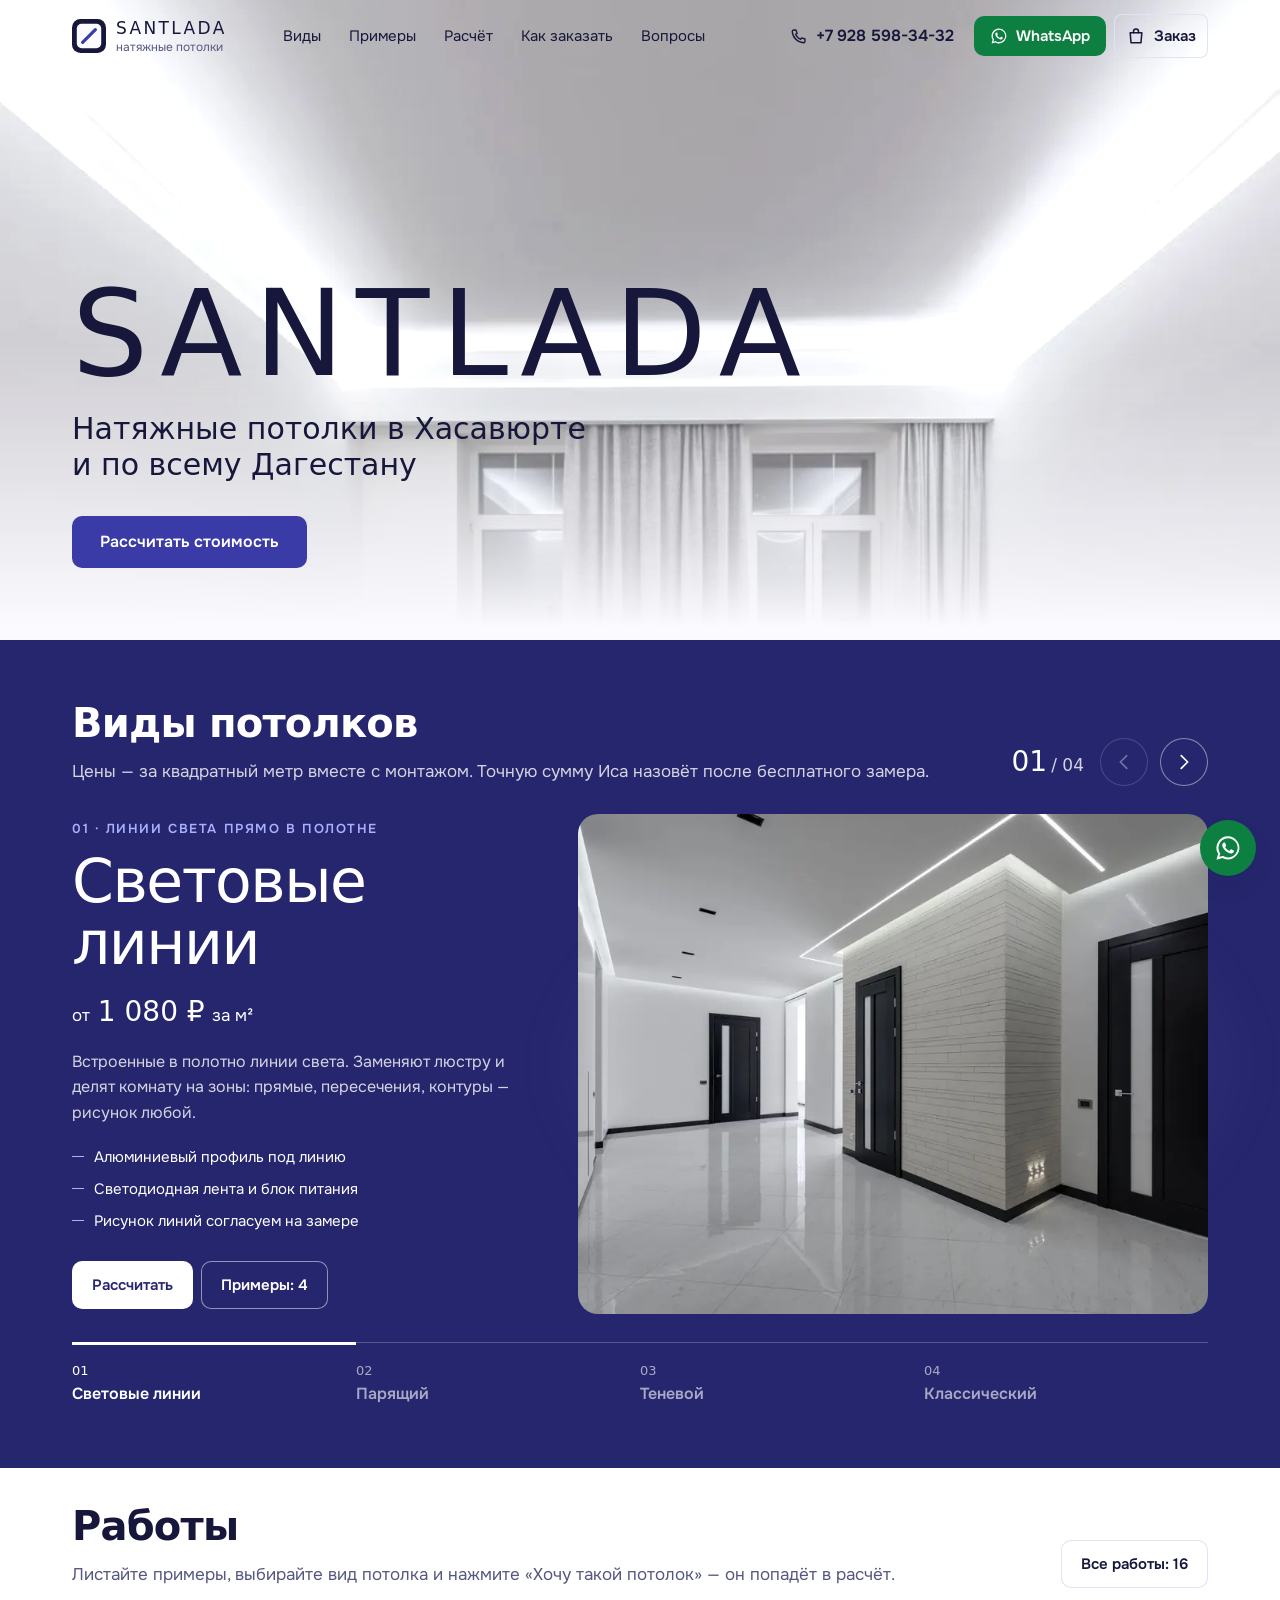
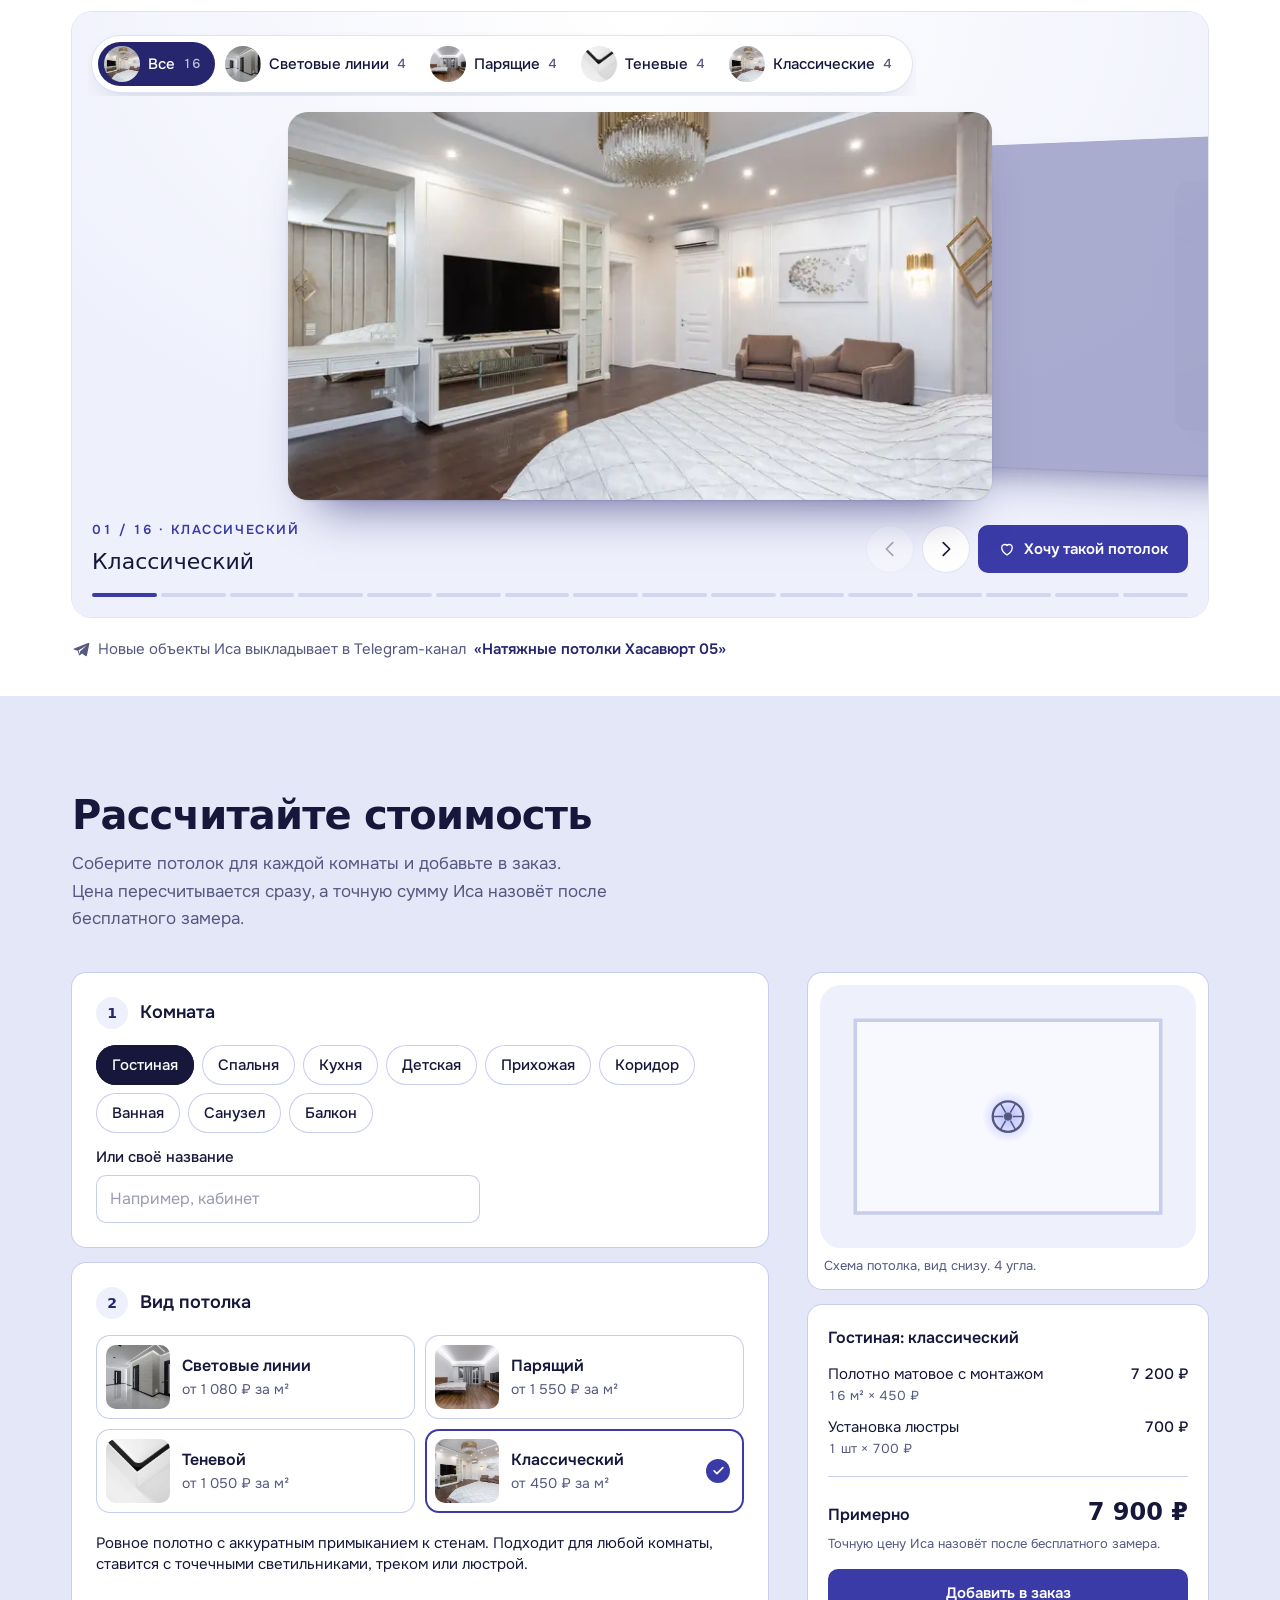
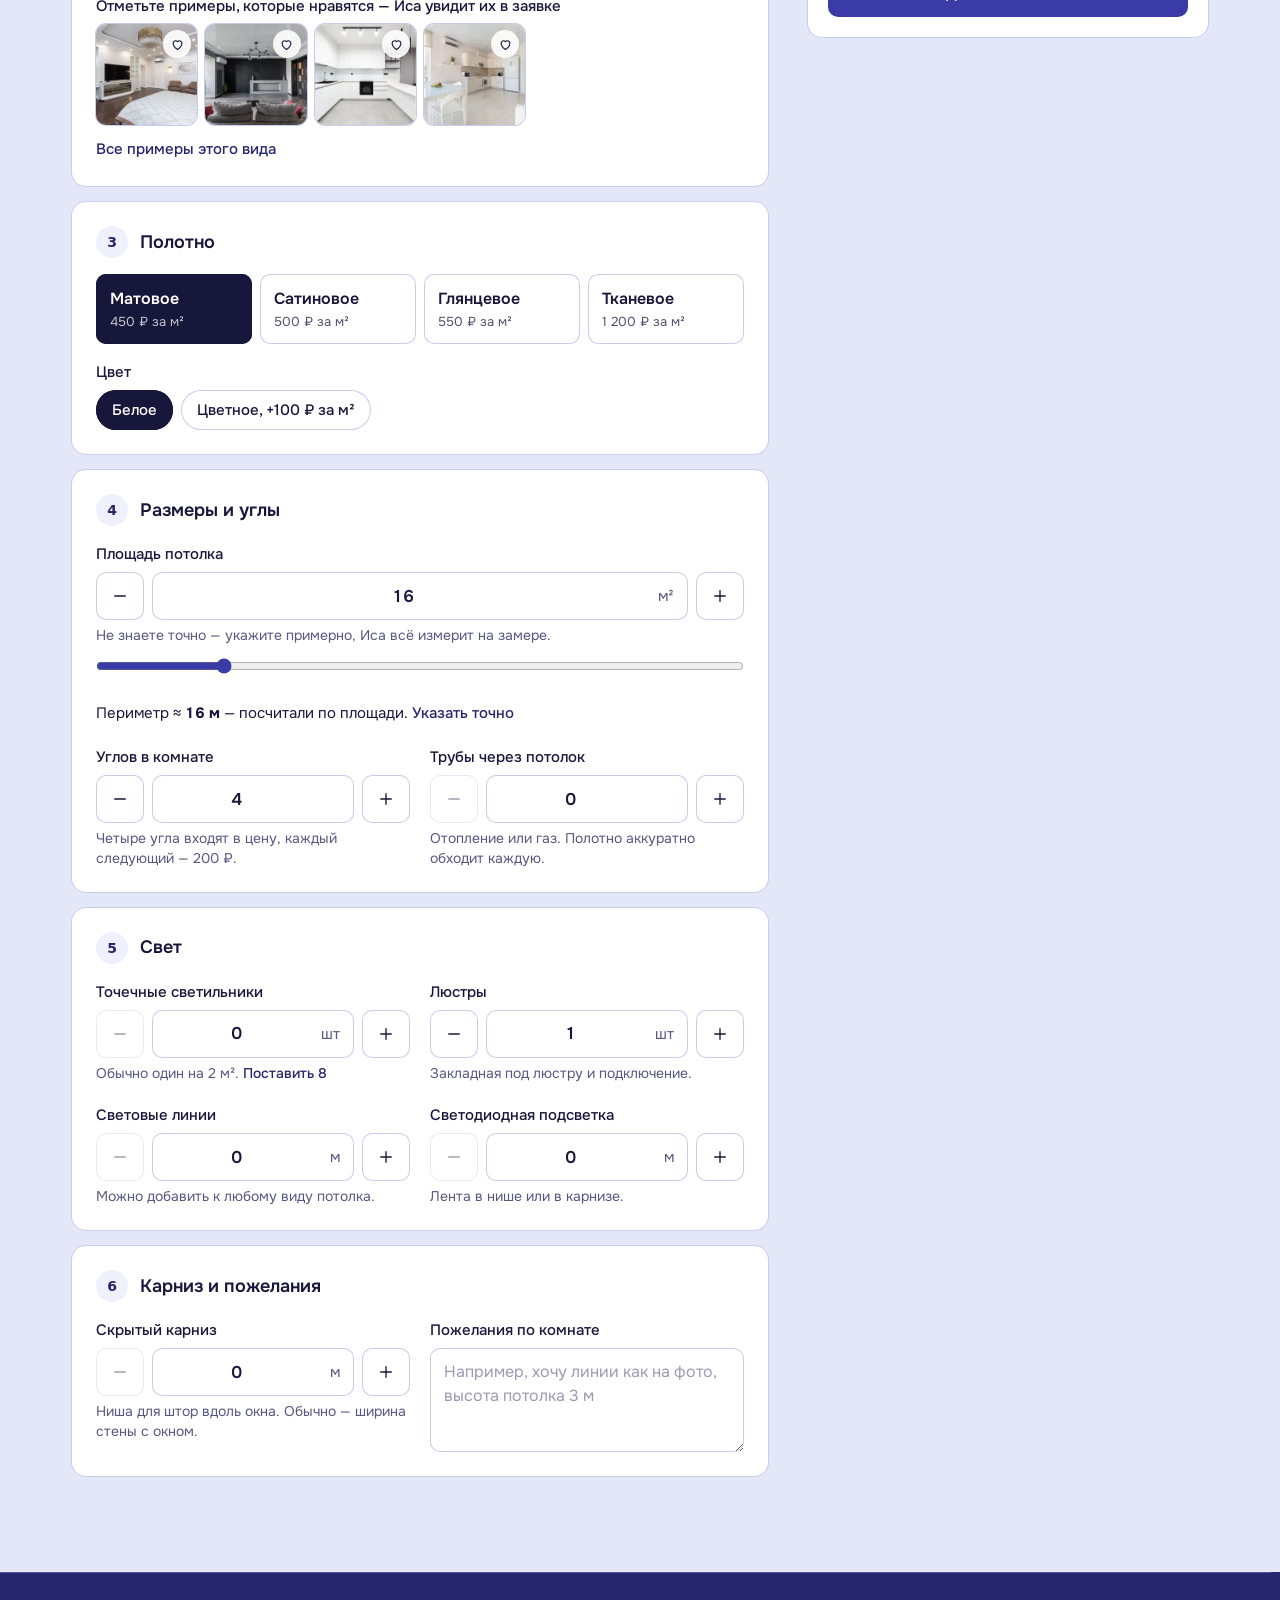
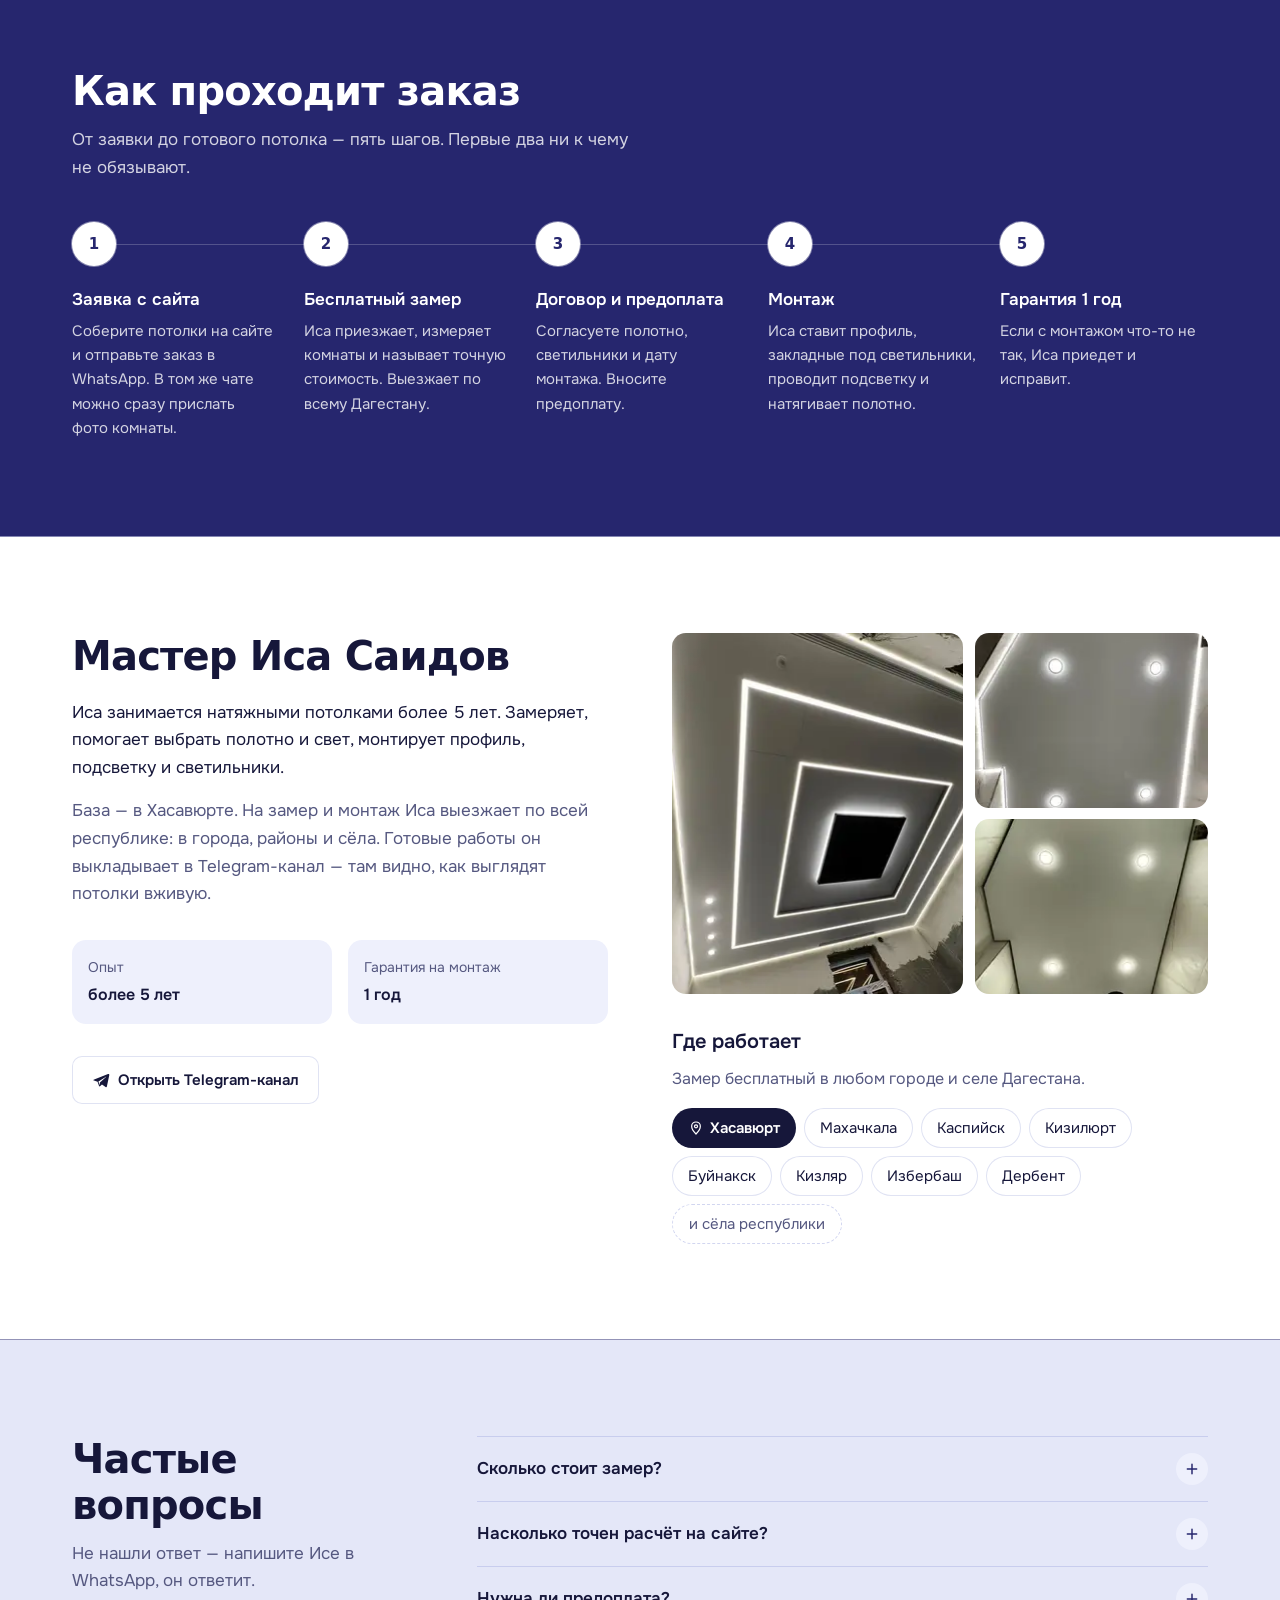
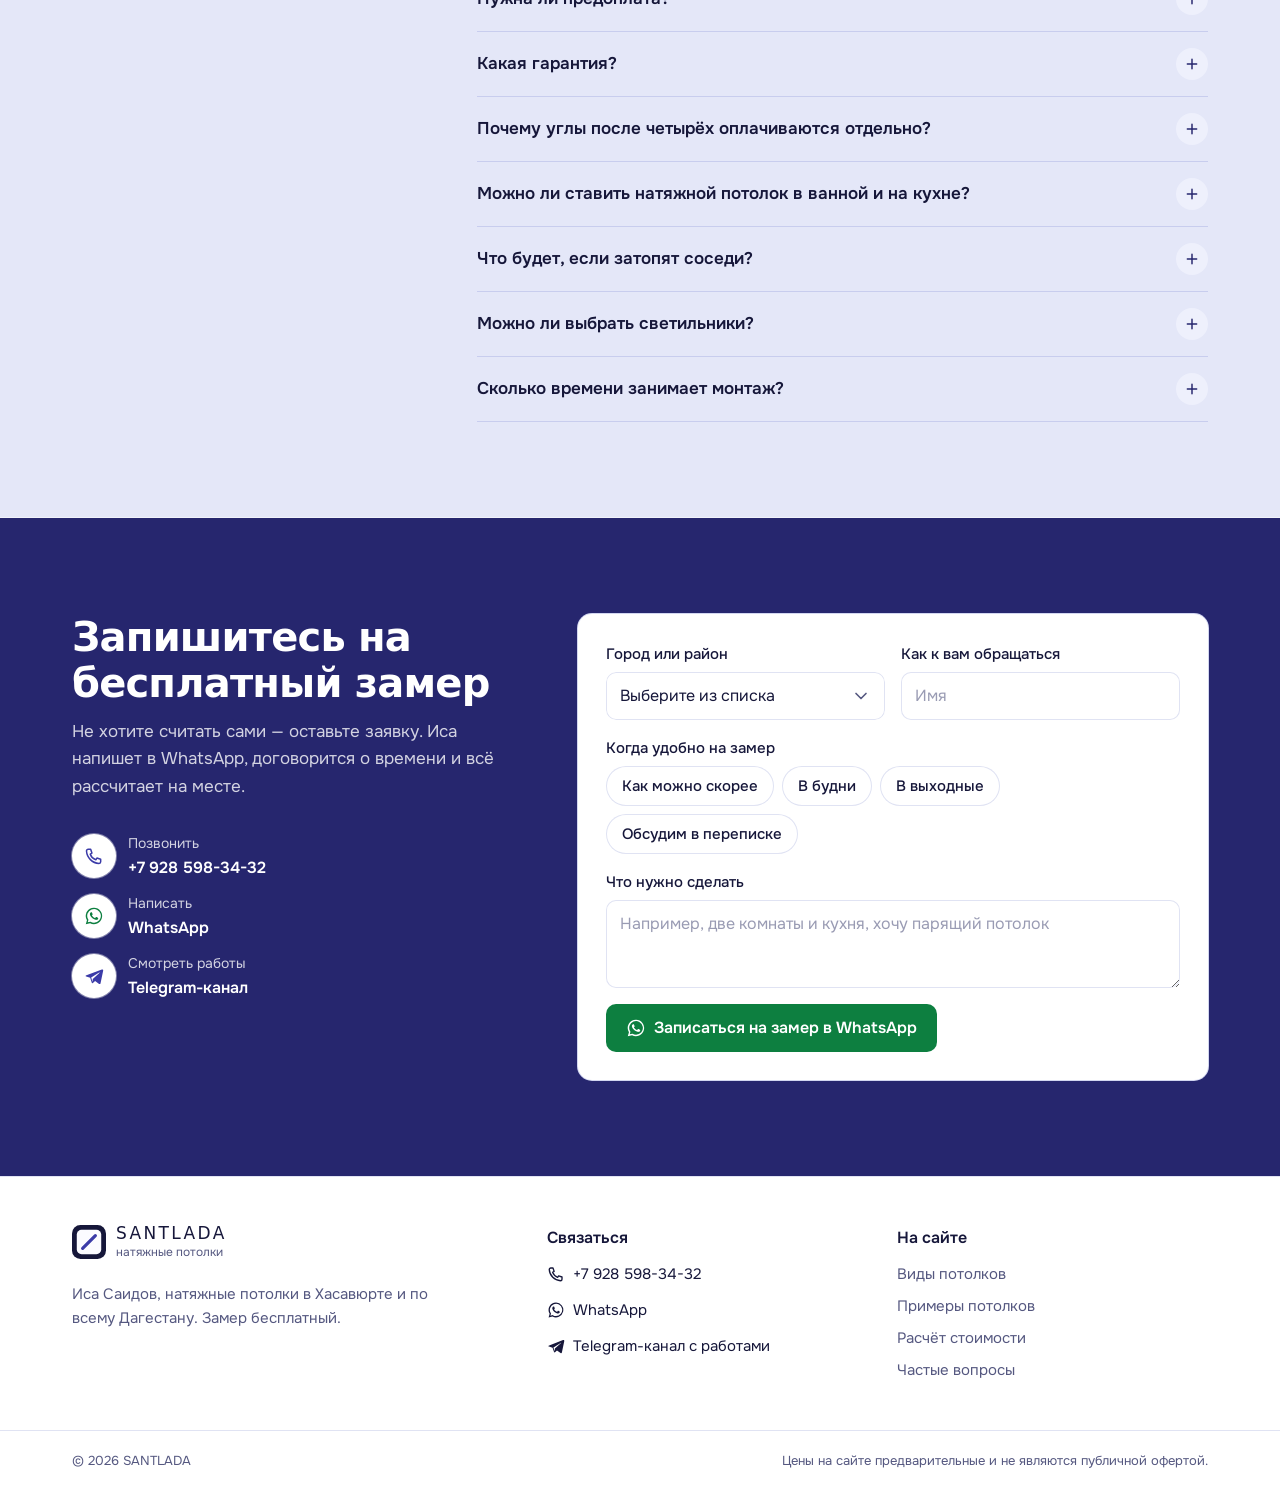
==== commit d70c2618: "Обновление демо: детали из React Bits" ====
--- a/index.html
+++ b/index.html
@@ -1,3 +1,3 @@
 <!DOCTYPE html><html lang="ru"><head><meta charset="utf-8"><meta name="viewport" content="width=device-width, initial-scale=1, viewport-fit=cover"><title>Натяжные потолки в Хасавюрте и по Дагестану — SANTLADA</title><meta name="description" content="Парящие, теневые потолки и световые линии. Посмотрите примеры, рассчитайте стоимость онлайн и отправьте заказ мастеру в WhatsApp. Бесплатный замер по всему Дагестану."><link rel="canonical" href="https://santlada.ru/"><meta name="theme-color" content="#fbfbff"><meta name="format-detection" content="telephone=no"><script>
       document.documentElement.classList.add('js');
-    </script><link rel="icon" href="/favicon.svg" type="image/svg+xml"><link rel="icon" href="/favicon-48.png" sizes="48x48" type="image/png"><link rel="apple-touch-icon" href="/apple-touch-icon.png"><link rel="manifest" href="/manifest.webmanifest"><link rel="sitemap" href="/sitemap-index.xml"><link rel="preload" href="/_astro/jost-cyrillic-wght-normal.CjwCQKo9.woff2" as="font" type="font/woff2" crossorigin><link rel="preload" href="/_astro/onest-cyrillic-wght-normal.DayYxulF.woff2" as="font" type="font/woff2" crossorigin><meta property="og:type" content="website"><meta property="og:locale" content="ru_RU"><meta property="og:site_name" content="SANTLADA"><meta property="og:title" content="Натяжные потолки в Хасавюрте и по Дагестану — SANTLADA"><meta property="og:description" content="Парящие, теневые потолки и световые линии. Посмотрите примеры, рассчитайте стоимость онлайн и отправьте заказ мастеру в WhatsApp. Бесплатный замер по всему Дагестану."><meta property="og:url" content="https://santlada.ru/"><meta property="og:image" content="https://santlada.ru/og.jpg"><meta property="og:image:width" content="1200"><meta property="og:image:height" content="630"><meta name="twitter:card" content="summary_large_image"><script type="application/ld+json">{"@context":"https://schema.org","@type":"HomeAndConstructionBusiness","name":"SANTLADA — натяжные потолки","alternateName":"Сантлада","description":"Парящие, теневые потолки и световые линии. Посмотрите примеры, рассчитайте стоимость онлайн и отправьте заказ мастеру в WhatsApp. Бесплатный замер по всему Дагестану.","url":"https://santlada.ru","image":"https://santlada.ru/og.jpg","telephone":"+7 928 598-34-32","address":{"@type":"PostalAddress","addressLocality":"Хасавюрт","addressRegion":"Республика Дагестан","addressCountry":"RU"},"areaServed":{"@type":"State","name":"Республика Дагестан"},"sameAs":["https://t.me/SantlaDAl"]}</script><link rel="stylesheet" href="/_astro/Layout.CGpSb20F.css"></head><body class="pb-[calc(4.5rem+env(safe-area-inset-bottom))] lg:pb-0"><a href="#main" class="sr-only z-[60] rounded-md bg-ink px-4 py-2 text-white focus:not-sr-only focus:fixed focus:top-3 focus:left-3">Перейти к содержанию</a><header class="site-header sticky top-0 z-40 border-b border-line/70 bg-ceiling/90 backdrop-blur-md" data-over><div class="container-page flex h-16 items-center gap-3 lg:h-[4.5rem]"><a href="/" class="group inline-flex items-center gap-2.5 rounded-lg" aria-label="SANTLADA — на главную"><svg width="34" height="34" viewBox="0 0 32 32" aria-hidden="true" class="shrink-0"><rect width="32" height="32" rx="8" fill="#16173a"></rect><rect x="4.5" y="4.5" width="23" height="23" rx="4.5" fill="#fbfbff"></rect><path d="M10 22 22 10" stroke="#3b3ba8" stroke-width="3" stroke-linecap="round"></path></svg><span class="flex flex-col leading-none"><span class="font-display text-[1.0625rem] font-medium tracking-[0.14em]">SANTLADA</span><span class="mt-1 text-[0.75rem] text-ink-soft">натяжные потолки</span></span></a><nav class="ml-6 hidden shrink-0 lg:block xl:ml-8" aria-label="Основное меню"><ul class="flex items-center gap-1"><li><a href="#vidy" class="rounded-lg px-3 py-2 text-[0.9375rem] whitespace-nowrap text-ink-soft transition-colors hover:bg-haze hover:text-ink aria-[current=page]:font-semibold aria-[current=page]:text-ink">Виды</a></li><li><a href="#raboty" class="rounded-lg px-3 py-2 text-[0.9375rem] whitespace-nowrap text-ink-soft transition-colors hover:bg-haze hover:text-ink aria-[current=page]:font-semibold aria-[current=page]:text-ink">Примеры</a></li><li><a href="#calc" class="rounded-lg px-3 py-2 text-[0.9375rem] whitespace-nowrap text-ink-soft transition-colors hover:bg-haze hover:text-ink aria-[current=page]:font-semibold aria-[current=page]:text-ink">Расчёт</a></li><li><a href="#kak" class="rounded-lg px-3 py-2 text-[0.9375rem] whitespace-nowrap text-ink-soft transition-colors hover:bg-haze hover:text-ink aria-[current=page]:font-semibold aria-[current=page]:text-ink">Как заказать</a></li><li><a href="#voprosy" class="rounded-lg px-3 py-2 text-[0.9375rem] whitespace-nowrap text-ink-soft transition-colors hover:bg-haze hover:text-ink aria-[current=page]:font-semibold aria-[current=page]:text-ink">Вопросы</a></li></ul></nav><div class="ml-auto flex items-center gap-2"><a href="tel:+79285983432" class="hidden items-center gap-2 rounded-lg px-3 py-2 font-semibold whitespace-nowrap hover:bg-haze xl:inline-flex"><svg width="18" height="18" viewBox="0 0 24 24" fill="none" stroke="currentColor" stroke-width="1.8" stroke-linecap="round" stroke-linejoin="round" aria-hidden="true" focusable="false"><path d="M5 4h3l1.5 4.5-2 1.3a11 11 0 0 0 6.7 6.7l1.3-2L20 16v3a2 2 0 0 1-2 2A16 16 0 0 1 3 6a2 2 0 0 1 2-2Z"></path></svg>+7 928 598-34-32</a><a href="https://wa.me/79285983432?text=%D0%97%D0%B4%D1%80%D0%B0%D0%B2%D1%81%D1%82%D0%B2%D1%83%D0%B9%D1%82%D0%B5!%20%D0%9F%D0%B8%D1%88%D1%83%20%D1%81%20%D1%81%D0%B0%D0%B9%D1%82%D0%B0%20%D0%BF%D0%BE%20%D0%BF%D0%BE%D0%B2%D0%BE%D0%B4%D1%83%20%D0%BD%D0%B0%D1%82%D1%8F%D0%B6%D0%BD%D0%BE%D0%B3%D0%BE%20%D0%BF%D0%BE%D1%82%D0%BE%D0%BB%D0%BA%D0%B0." target="_blank" rel="noopener" class="btn-wa hidden min-h-10 px-4 md:inline-flex lg:hidden xl:inline-flex"><svg width="18" height="18" viewBox="0 0 24 24" fill="currentColor" aria-hidden="true" focusable="false"><path d="M12.04 2a9.9 9.9 0 0 0-8.5 15l-1.4 5 5.1-1.34A9.9 9.9 0 1 0 12.04 2Zm0 18.1a8.2 8.2 0 0 1-4.18-1.15l-.3-.18-3.03.8.81-2.95-.2-.31a8.2 8.2 0 1 1 6.9 3.79Zm4.5-6.14c-.25-.12-1.46-.72-1.69-.8-.23-.08-.39-.12-.56.12-.16.25-.64.8-.78.97-.15.16-.29.18-.54.06a6.7 6.7 0 0 1-1.97-1.22 7.4 7.4 0 0 1-1.37-1.7c-.14-.25-.01-.38.11-.5.11-.11.25-.29.37-.43.13-.15.17-.25.25-.42.08-.16.04-.31-.02-.43-.06-.13-.56-1.34-.76-1.84-.2-.48-.4-.41-.56-.42h-.47a.9.9 0 0 0-.66.31 2.76 2.76 0 0 0-.86 2.06 4.8 4.8 0 0 0 1 2.55c.13.16 1.75 2.67 4.24 3.75.59.25 1.05.4 1.41.52.6.19 1.13.16 1.56.1.47-.07 1.46-.6 1.67-1.18.2-.58.2-1.07.14-1.18-.06-.1-.22-.16-.47-.29Z"></path></svg>WhatsApp</a><style>astro-island,astro-slot,astro-static-slot{display:contents}</style><script>(function(){let e=async e=>{await(await e())()};(self.Astro||(self.Astro={})).load=e,window.dispatchEvent(new Event(`astro:load`))})();</script><script>(function(){function e(t){"@babel/helpers - typeof";return e=typeof Symbol==`function`&&typeof Symbol.iterator==`symbol`?function(e){return typeof e}:function(e){return e&&typeof Symbol==`function`&&e.constructor===Symbol&&e!==Symbol.prototype?`symbol`:typeof e},e(t)}function t(t,n){if(e(t)!=`object`||!t)return t;var r=t[Symbol.toPrimitive];if(r!==void 0){var i=r.call(t,n||`default`);if(e(i)!=`object`)return i;throw TypeError(`@@toPrimitive must return a primitive value.`)}return(n===`string`?String:Number)(t)}function n(n){var r=t(n,`string`);return e(r)==`symbol`?r:r+``}function r(e,t,r){return(t=n(t))in e?Object.defineProperty(e,t,{value:r,enumerable:!0,configurable:!0,writable:!0}):e[t]=r,e}let i=/* @__PURE__ */ new Set([`__proto__`,`constructor`,`prototype`]);{let e={0:e=>a(e),1:e=>n(e),2:e=>new RegExp(e),3:e=>new Date(e),4:e=>new Map(n(e)),5:e=>new Set(n(e)),6:e=>BigInt(e),7:e=>new URL(e),8:e=>new Uint8Array(e),9:e=>new Uint16Array(e),10:e=>new Uint32Array(e),11:e=>1/0*e},t=t=>{let[n,r]=t;return n in e?e[n](r):void 0},n=e=>e.map(t),a=e=>typeof e!=`object`||!e?e:Object.fromEntries(Object.entries(e).map(([e,n])=>[e,t(n)]));class o extends HTMLElement{constructor(...e){super(...e),r(this,`Component`,void 0),r(this,`hydrator`,void 0),r(this,`hydrate`,async()=>{var e;if(!this.hydrator||!this.isConnected)return;let t=(e=this.parentElement)==null?void 0:e.closest(`astro-island[ssr]`);if(t){t.addEventListener(`astro:hydrate`,this.hydrate,{once:!0});return}let n=this.querySelectorAll(`astro-slot`),r={},i=this.querySelectorAll(`template[data-astro-template]`);for(let e of i){let t=e.closest(this.tagName);t!=null&&t.isSameNode(this)&&(r[e.getAttribute(`data-astro-template`)||`default`]=e.innerHTML,e.remove())}for(let e of n){let t=e.closest(this.tagName);t!=null&&t.isSameNode(this)&&(r[e.getAttribute(`name`)||`default`]=e.innerHTML)}let o;try{o=this.hasAttribute(`props`)?a(JSON.parse(this.getAttribute(`props`))):{}}catch(e){let t=this.getAttribute(`component-url`)||`<unknown>`,n=this.getAttribute(`component-export`);throw n&&(t+=` (export ${n})`),console.error(`[hydrate] Error parsing props for component ${t}`,this.getAttribute(`props`),e),e}await this.hydrator(this)(this.Component,o,r,{client:this.getAttribute(`client`)}),this.removeAttribute(`ssr`),this.dispatchEvent(new CustomEvent(`astro:hydrate`))}),r(this,`unmount`,()=>{this.isConnected||this.dispatchEvent(new CustomEvent(`astro:unmount`))})}disconnectedCallback(){document.removeEventListener(`astro:after-swap`,this.unmount),document.addEventListener(`astro:after-swap`,this.unmount,{once:!0})}connectedCallback(){if(!this.hasAttribute(`await-children`)||document.readyState===`interactive`||document.readyState===`complete`)this.childrenConnectedCallback();else{let e=()=>{document.removeEventListener(`DOMContentLoaded`,e),t.disconnect(),this.childrenConnectedCallback()},t=new MutationObserver(()=>{var t;((t=this.lastChild)==null?void 0:t.nodeType)===Node.COMMENT_NODE&&this.lastChild.nodeValue===`astro:end`&&(this.lastChild.remove(),e())});t.observe(this,{childList:!0}),document.addEventListener(`DOMContentLoaded`,e)}}async childrenConnectedCallback(){let e=this.getAttribute(`before-hydration-url`);e&&await import(e),this.start()}getRetryImportUrl(e){let t=new URL(e,document.baseURI);return t.searchParams.set(`astro-retry`,Date.now().toString()),t.toString()}async importWithRetry(e){try{return await import(e)}catch(t){return await new Promise(e=>setTimeout(e,1e3)),import(this.getRetryImportUrl(e))}}handleHydrationError(e){let t=this.getAttribute(`component-url`),n=new CustomEvent(`astro:hydration-error`,{cancelable:!0,bubbles:!0,composed:!0,detail:{error:e,componentUrl:t}});this.dispatchEvent(n)&&console.error(`[astro-island] Error hydrating ${t}`,e)}async start(){let e=JSON.parse(this.getAttribute(`opts`)),t=this.getAttribute(`client`);if(Astro[t]===void 0){window.addEventListener(`astro:${t}`,()=>this.start(),{once:!0});return}try{await Astro[t](async()=>{let e=this.getAttribute(`renderer-url`);try{let[t,{default:n}]=await Promise.all([this.importWithRetry(this.getAttribute(`component-url`)),e?this.importWithRetry(e):Promise.resolve({default:()=>()=>{}})]),r=this.getAttribute(`component-export`)||`default`;if(r.includes(`.`)){this.Component=t;for(let e of r.split(`.`)){if(i.has(e)||!this.Component||typeof this.Component!=`object`&&typeof this.Component!=`function`||!Object.hasOwn(this.Component,e))throw Error(`Invalid component export path: ${r}`);this.Component=this.Component[e]}}else{if(i.has(r))throw Error(`Invalid component export path: ${r}`);this.Component=t[r]}return this.hydrator=n,this.hydrate}catch(e){return this.handleHydrationError(e),()=>{}}},e,this)}catch(e){this.handleHydrationError(e)}}attributeChangedCallback(){this.hydrate()}}r(o,`observedAttributes`,[`props`]),customElements.get(`astro-island`)||customElements.define(`astro-island`,o)}})();</script><astro-island uid="Z1ngESj" prefix="r26" component-url="/_astro/CartButton.DmcjEStH.js" component-export="default" renderer-url="/_astro/client.EoSUrE1U.js" props="{}" ssr client="load" opts="{&quot;name&quot;:&quot;CartButton&quot;,&quot;value&quot;:true}" await-children><button type="button" class="hdr-btn relative inline-flex min-h-11 items-center gap-2 rounded-lg px-3 ring-1 ring-line ring-inset transition-colors hover:bg-haze" aria-label="Заказ пуст"><svg width="20" height="20" viewBox="0 0 24 24" fill="none" stroke="currentColor" stroke-width="1.8" stroke-linecap="round" stroke-linejoin="round" aria-hidden="true" focusable="false"><path d="M5 8h14l-1 12H6L5 8Z"></path><path d="M9 8V6.5a3 3 0 0 1 6 0V8"></path></svg><span class="hidden text-[0.9375rem] font-semibold sm:inline">Заказ</span></button><!--astro:end--></astro-island><button type="button" class="hdr-btn inline-flex size-11 items-center justify-center rounded-lg ring-1 ring-line ring-inset hover:bg-haze lg:hidden" aria-expanded="false" aria-controls="mobile-nav" aria-label="Открыть меню" data-menu-toggle><svg width="22" height="22" viewBox="0 0 24 24" fill="none" stroke="currentColor" stroke-width="1.8" stroke-linecap="round" stroke-linejoin="round" aria-hidden="true" focusable="false"><path d="M4 7h16M4 12h16M4 17h16"></path></svg></button></div></div><nav id="mobile-nav" class="border-t border-line bg-plane lg:hidden" aria-label="Меню" hidden><ul class="container-page grid gap-1 py-3"><li><a href="#vidy" class="block rounded-lg px-3 py-3 text-[1.0625rem] font-medium hover:bg-haze" data-menu-link>Виды</a></li><li><a href="#raboty" class="block rounded-lg px-3 py-3 text-[1.0625rem] font-medium hover:bg-haze" data-menu-link>Примеры</a></li><li><a href="#calc" class="block rounded-lg px-3 py-3 text-[1.0625rem] font-medium hover:bg-haze" data-menu-link>Расчёт</a></li><li><a href="#kak" class="block rounded-lg px-3 py-3 text-[1.0625rem] font-medium hover:bg-haze" data-menu-link>Как заказать</a></li><li><a href="#voprosy" class="block rounded-lg px-3 py-3 text-[1.0625rem] font-medium hover:bg-haze" data-menu-link>Вопросы</a></li><li><a href="#kontakty" class="block rounded-lg px-3 py-3 text-[1.0625rem] font-medium hover:bg-haze" data-menu-link>Контакты</a></li><li class="mt-2 flex flex-wrap gap-2 px-3 pb-2"><a href="tel:+79285983432" class="btn-ghost flex-1"><svg width="18" height="18" viewBox="0 0 24 24" fill="none" stroke="currentColor" stroke-width="1.8" stroke-linecap="round" stroke-linejoin="round" aria-hidden="true" focusable="false"><path d="M5 4h3l1.5 4.5-2 1.3a11 11 0 0 0 6.7 6.7l1.3-2L20 16v3a2 2 0 0 1-2 2A16 16 0 0 1 3 6a2 2 0 0 1 2-2Z"></path></svg>+7 928 598-34-32</a><a href="https://wa.me/79285983432?text=%D0%97%D0%B4%D1%80%D0%B0%D0%B2%D1%81%D1%82%D0%B2%D1%83%D0%B9%D1%82%D0%B5!%20%D0%9F%D0%B8%D1%88%D1%83%20%D1%81%20%D1%81%D0%B0%D0%B9%D1%82%D0%B0%20%D0%BF%D0%BE%20%D0%BF%D0%BE%D0%B2%D0%BE%D0%B4%D1%83%20%D0%BD%D0%B0%D1%82%D1%8F%D0%B6%D0%BD%D0%BE%D0%B3%D0%BE%20%D0%BF%D0%BE%D1%82%D0%BE%D0%BB%D0%BA%D0%B0." target="_blank" rel="noopener" class="btn-wa flex-1"><svg width="18" height="18" viewBox="0 0 24 24" fill="currentColor" aria-hidden="true" focusable="false"><path d="M12.04 2a9.9 9.9 0 0 0-8.5 15l-1.4 5 5.1-1.34A9.9 9.9 0 1 0 12.04 2Zm0 18.1a8.2 8.2 0 0 1-4.18-1.15l-.3-.18-3.03.8.81-2.95-.2-.31a8.2 8.2 0 1 1 6.9 3.79Zm4.5-6.14c-.25-.12-1.46-.72-1.69-.8-.23-.08-.39-.12-.56.12-.16.25-.64.8-.78.97-.15.16-.29.18-.54.06a6.7 6.7 0 0 1-1.97-1.22 7.4 7.4 0 0 1-1.37-1.7c-.14-.25-.01-.38.11-.5.11-.11.25-.29.37-.43.13-.15.17-.25.25-.42.08-.16.04-.31-.02-.43-.06-.13-.56-1.34-.76-1.84-.2-.48-.4-.41-.56-.42h-.47a.9.9 0 0 0-.66.31 2.76 2.76 0 0 0-.86 2.06 4.8 4.8 0 0 0 1 2.55c.13.16 1.75 2.67 4.24 3.75.59.25 1.05.4 1.41.52.6.19 1.13.16 1.56.1.47-.07 1.46-.6 1.67-1.18.2-.58.2-1.07.14-1.18-.06-.1-.22-.16-.47-.29Z"></path></svg>WhatsApp</a></li></ul></nav></header><script type="module">var e=document.querySelector(`.site-header[data-over]`);if(e){let t=()=>e.toggleAttribute(`data-scrolled`,window.scrollY>8);t(),window.addEventListener(`scroll`,t,{passive:!0})}var t=document.querySelector(`[data-menu-toggle]`),n=document.getElementById(`mobile-nav`),r=e=>{t&&n&&(n.hidden=!e,t.setAttribute(`aria-expanded`,String(e)),t.setAttribute(`aria-label`,e?`Закрыть меню`:`Открыть меню`))};t?.addEventListener(`click`,()=>r(n?.hidden??!1)),n?.querySelectorAll(`[data-menu-link]`).forEach(e=>e.addEventListener(`click`,()=>r(!1))),document.addEventListener(`keydown`,e=>{e.key===`Escape`&&n&&!n.hidden&&(r(!1),t?.focus())});</script><main id="main"><section class="hero"><img src="/_astro/ceiling.ByOULT4H_c2jbl.webp" srcset="/_astro/ceiling.ByOULT4H_ZY6QkB.webp 640w, /_astro/ceiling.ByOULT4H_Z1oq5fb.webp 1024w, /_astro/ceiling.ByOULT4H_c2jbl.webp 1600w" alt sizes="100vw" loading="eager" fetchpriority="high" decoding="async" width="1600" height="528" class="hero-photo"><div class="container-page hero-body"><h1><span class="hero-brand">SANTLADA</span><span class="sr-only"> — </span><span class="hero-lead">Натяжные потолки в&nbsp;Хасавюрте и&nbsp;по&nbsp;всему&nbsp;Дагестану</span></h1><a href="#calc" data-calc class="btn-primary hero-cta">Рассчитать стоимость</a></div></section><section id="vidy" class="page page-full" data-tone="deep" data-fx="curtain-up" data-reveal aria-labelledby="vidy-title"><div class="container-page vidy-inner" data-vidy style="--n:4"><div class="vidy-head" data-rise><div><h2 id="vidy-title" class="h-section">Виды потолков</h2><p class="lead mt-3">Цены — за квадратный метр вместе с монтажом. Точную сумму Иса назовёт после бесплатного замера.</p></div><div class="vidy-controls"><p class="vidy-count" aria-live="polite"><b data-vidy-count>01</b>/ 04</p><button type="button" class="vidy-arrow" data-vidy-prev aria-label="Предыдущий вид" disabled><svg width="22" height="22" viewBox="0 0 24 24" fill="none" stroke="currentColor" stroke-width="1.8" stroke-linecap="round" stroke-linejoin="round" aria-hidden="true" focusable="false"><path d="m15 5-7 7 7 7"></path></svg></button><button type="button" class="vidy-arrow" data-vidy-next aria-label="Следующий вид"><svg width="22" height="22" viewBox="0 0 24 24" fill="none" stroke="currentColor" stroke-width="1.8" stroke-linecap="round" stroke-linejoin="round" aria-hidden="true" focusable="false"><path d="m9 5 7 7-7 7"></path></svg></button></div></div><div class="vidy-slides" role="group" aria-roledescription="carousel" aria-label="Виды потолков" data-rise="zoom"><article class="vidy-slide" data-vidy-slide data-state="active" role="group" aria-roledescription="slide" aria-label="1 из 4: Световые линии"><div class="vidy-media"><img src="/_astro/hall-lines.DK6pn7tu_Z1pjp6i.webp" srcset="/_astro/hall-lines.DK6pn7tu_1dPWaK.webp 640w, /_astro/hall-lines.DK6pn7tu_Z1st9LU.webp 960w, /_astro/hall-lines.DK6pn7tu_BcM7o.webp 1280w" alt="Световые линии" sizes="(min-width: 1024px) 700px, (min-width: 640px) 90vw, 100vw" loading="eager" draggable="false" decoding="async" width="1600" height="1068" class="vidy-img"></div><div class="vidy-info"><p class="vidy-eyebrow" style="--i:0">01 · Линии света прямо в полотне</p><h3 class="vidy-title" style="--i:1">Световые линии</h3><p class="vidy-price" style="--i:2">от <b>1 080 ₽</b> за м²</p><p class="vidy-desc" style="--i:3">Встроенные в полотно линии света. Заменяют люстру и делят комнату на зоны: прямые, пересечения, контуры — рисунок любой.</p><ul class="vidy-points" style="--i:4"><li class="flex gap-2.5"><span class="mt-[0.7em] h-px w-3 shrink-0 bg-glow" aria-hidden="true"></span>Алюминиевый профиль под линию</li><li class="flex gap-2.5"><span class="mt-[0.7em] h-px w-3 shrink-0 bg-glow" aria-hidden="true"></span>Светодиодная лента и блок питания</li><li class="flex gap-2.5"><span class="mt-[0.7em] h-px w-3 shrink-0 bg-glow" aria-hidden="true"></span>Рисунок линий согласуем на замере</li></ul><div class="vidy-actions" style="--i:5"><a href="/#calc" data-calc="linii" class="btn-primary">Рассчитать</a><a href="/raboty/?vid=linii" class="btn-ghost">Примеры: 4</a></div></div></article><article class="vidy-slide" data-vidy-slide data-state="after" role="group" aria-roledescription="slide" aria-label="2 из 4: Парящий"><div class="vidy-media"><img src="/_astro/bedroom-glow.CdLESjcz_Z1au5hp.webp" srcset="/_astro/bedroom-glow.CdLESjcz_2kuJw.webp 640w, /_astro/bedroom-glow.CdLESjcz_Z15Jzm.webp 960w, /_astro/bedroom-glow.CdLESjcz_Z1efWmU.webp 1280w" alt="Парящий" sizes="(min-width: 1024px) 700px, (min-width: 640px) 90vw, 100vw" loading="lazy" draggable="false" decoding="async" width="1600" height="1068" class="vidy-img"></div><div class="vidy-info"><p class="vidy-eyebrow" style="--i:0">02 · Подсветка по всему периметру</p><h3 class="vidy-title" style="--i:1">Парящий</h3><p class="vidy-price" style="--i:2">от <b>1 550 ₽</b> за м²</p><p class="vidy-desc" style="--i:3">Светодиодная подсветка по периметру в специальном профиле. Кажется, что полотно отделено от стен и парит в воздухе.</p><ul class="vidy-points" style="--i:4"><li class="flex gap-2.5"><span class="mt-[0.7em] h-px w-3 shrink-0 bg-glow" aria-hidden="true"></span>Парящий профиль по периметру</li><li class="flex gap-2.5"><span class="mt-[0.7em] h-px w-3 shrink-0 bg-glow" aria-hidden="true"></span>Лента с рассеивателем</li><li class="flex gap-2.5"><span class="mt-[0.7em] h-px w-3 shrink-0 bg-glow" aria-hidden="true"></span>Подходит для любой комнаты</li></ul><div class="vidy-actions" style="--i:5"><a href="/#calc" data-calc="paryashchiy" class="btn-primary">Рассчитать</a><a href="/raboty/?vid=paryashchiy" class="btn-ghost">Примеры: 4</a></div></div></article><article class="vidy-slide" data-vidy-slide data-state="after" role="group" aria-roledescription="slide" aria-label="3 из 4: Теневой"><div class="vidy-media"><img src="/_astro/corner-profile.CwxXrz2A_1Oropp.webp" srcset="/_astro/corner-profile.CwxXrz2A_Z25g0rP.webp 640w, /_astro/corner-profile.CwxXrz2A_ZvNyC3.webp 960w, /_astro/corner-profile.CwxXrz2A_1Oropp.webp 1200w" alt="Теневой" sizes="(min-width: 1024px) 700px, (min-width: 640px) 90vw, 100vw" loading="lazy" draggable="false" decoding="async" width="1200" height="2133" class="vidy-img"></div><div class="vidy-info"><p class="vidy-eyebrow" style="--i:0">03 · Ровный зазор вместо плинтуса</p><h3 class="vidy-title" style="--i:1">Теневой</h3><p class="vidy-price" style="--i:2">от <b>1 050 ₽</b> за м²</p><p class="vidy-desc" style="--i:3">Вместо потолочного плинтуса — ровный тёмный зазор между стеной и полотном. Строго, аккуратно, без лишних деталей.</p><ul class="vidy-points" style="--i:4"><li class="flex gap-2.5"><span class="mt-[0.7em] h-px w-3 shrink-0 bg-glow" aria-hidden="true"></span>Теневой профиль по периметру</li><li class="flex gap-2.5"><span class="mt-[0.7em] h-px w-3 shrink-0 bg-glow" aria-hidden="true"></span>Чёткая линия у каждой стены</li><li class="flex gap-2.5"><span class="mt-[0.7em] h-px w-3 shrink-0 bg-glow" aria-hidden="true"></span>Хорошо смотрится с точечными светильниками</li></ul><div class="vidy-actions" style="--i:5"><a href="/#calc" data-calc="tenevoy" class="btn-primary">Рассчитать</a><a href="/raboty/?vid=tenevoy" class="btn-ghost">Примеры: 4</a></div></div></article><article class="vidy-slide" data-vidy-slide data-state="after" role="group" aria-roledescription="slide" aria-label="4 из 4: Классический"><div class="vidy-media"><img src="/_astro/bedroom-chandelier.BD7dtMKK_1k8xfH.webp" srcset="/_astro/bedroom-chandelier.BD7dtMKK_Z2eDmQe.webp 640w, /_astro/bedroom-chandelier.BD7dtMKK_Z28gRIh.webp 960w, /_astro/bedroom-chandelier.BD7dtMKK_Z2yht8.webp 1280w" alt="Классический" sizes="(min-width: 1024px) 700px, (min-width: 640px) 90vw, 100vw" loading="lazy" draggable="false" decoding="async" width="1600" height="1068" class="vidy-img"></div><div class="vidy-info"><p class="vidy-eyebrow" style="--i:0">04 · Матовый, сатиновый или глянцевый</p><h3 class="vidy-title" style="--i:1">Классический</h3><p class="vidy-price" style="--i:2">от <b>450 ₽</b> за м²</p><p class="vidy-desc" style="--i:3">Ровное полотно с аккуратным примыканием к стенам. Подходит для любой комнаты, ставится с точечными светильниками, треком или люстрой.</p><ul class="vidy-points" style="--i:4"><li class="flex gap-2.5"><span class="mt-[0.7em] h-px w-3 shrink-0 bg-glow" aria-hidden="true"></span>Матовое, сатиновое или глянцевое полотно</li><li class="flex gap-2.5"><span class="mt-[0.7em] h-px w-3 shrink-0 bg-glow" aria-hidden="true"></span>Светильники и люстры</li><li class="flex gap-2.5"><span class="mt-[0.7em] h-px w-3 shrink-0 bg-glow" aria-hidden="true"></span>Самый доступный вариант</li></ul><div class="vidy-actions" style="--i:5"><a href="/#calc" data-calc="klassika" class="btn-primary">Рассчитать</a><a href="/raboty/?vid=klassika" class="btn-ghost">Примеры: 4</a></div></div></article></div><nav class="vidy-tabs" aria-label="Выбор вида потолка" data-rise><div class="vidy-tabs-grid"><button type="button" class="vidy-tab" data-vidy-tab="0" aria-current="true"><span class="vidy-tab-num">01</span><span class="vidy-tab-name">Световые линии</span></button><button type="button" class="vidy-tab" data-vidy-tab="1" aria-current="false"><span class="vidy-tab-num">02</span><span class="vidy-tab-name">Парящий</span></button><button type="button" class="vidy-tab" data-vidy-tab="2" aria-current="false"><span class="vidy-tab-num">03</span><span class="vidy-tab-name">Теневой</span></button><button type="button" class="vidy-tab" data-vidy-tab="3" aria-current="false"><span class="vidy-tab-num">04</span><span class="vidy-tab-name">Классический</span></button><span class="vidy-bar" aria-hidden="true"></span></div></nav></div></section><script type="module">var e=document.querySelector(`[data-vidy]`);if(e){let t=Array.from(e.querySelectorAll(`[data-vidy-slide]`)),n=Array.from(e.querySelectorAll(`[data-vidy-tab]`)),r=e.querySelector(`[data-vidy-prev]`),i=e.querySelector(`[data-vidy-next]`),a=e.querySelector(`[data-vidy-count]`),o=e.querySelector(`.vidy-slides`),s=0,c=o=>{s=Math.max(0,Math.min(t.length-1,o)),t.forEach((e,t)=>{e.dataset.state=t<s?`before`:t>s?`after`:`active`,e.toggleAttribute(`inert`,t!==s)}),n.forEach((e,t)=>e.setAttribute(`aria-current`,String(t===s))),e.style.setProperty(`--cur`,String(s)),a&&(a.textContent=String(s+1).padStart(2,`0`)),r&&(r.disabled=s===0),i&&(i.disabled=s===t.length-1)};if(c(0),r?.addEventListener(`click`,()=>c(s-1)),i?.addEventListener(`click`,()=>c(s+1)),n.forEach((e,t)=>e.addEventListener(`click`,()=>c(t))),e.addEventListener(`keydown`,e=>{e.target.closest(`input, textarea, select`)||(e.key===`ArrowLeft`&&c(s-1),e.key===`ArrowRight`&&c(s+1))}),o){let e=0,t=0,n=!1;o.addEventListener(`pointerdown`,r=>{(r.pointerType!==`mouse`||r.button===0)&&(e=r.clientX,t=r.clientY,n=!0)}),o.addEventListener(`pointerup`,r=>{if(!n)return;n=!1;let i=r.clientX-e,a=r.clientY-t;Math.abs(i)>50&&Math.abs(i)>Math.abs(a)*1.4&&c(s+(i<0?1:-1))}),o.addEventListener(`pointercancel`,()=>n=!1);let r=!1;o.addEventListener(`wheel`,e=>{Math.abs(e.deltaX)<=Math.abs(e.deltaY)||Math.abs(e.deltaX)<24||(e.preventDefault(),!r&&(r=!0,c(s+(e.deltaX>0?1:-1)),setTimeout(()=>r=!1,750)))},{passive:!1})}}</script><section id="raboty" class="page page-full" data-tone="white" data-fx="iris" data-reveal aria-labelledby="raboty-title"><div class="container-page py-6 lg:py-8"><div class="page-head flex flex-col gap-4 lg:flex-row lg:items-end lg:justify-between" data-rise><div><h2 id="raboty-title" class="h-section">Работы</h2><p class="lead mt-3">Листайте примеры, выбирайте вид потолка и нажмите «Хочу такой потолок» — он попадёт в расчёт.</p></div><a href="/raboty/" class="btn-ghost shrink-0">Все работы: 16</a></div><div class="mt-5 lg:mt-6" data-rise="zoom"><astro-island uid="1fbSPG" prefix="r41" component-url="/_astro/WorksShowcase.D-Ux1oEi.js" component-export="default" renderer-url="/_astro/client.EoSUrE1U.js" props="{&quot;works&quot;:[1,[[0,{&quot;id&quot;:[0,&quot;w-bedroom-chandelier&quot;],&quot;file&quot;:[0,&quot;bedroom-chandelier&quot;],&quot;kind&quot;:[0,&quot;photo&quot;],&quot;types&quot;:[1,[[0,&quot;klassika&quot;]]],&quot;caption&quot;:[0,&quot;Классический&quot;],&quot;thumb&quot;:[0,{&quot;src&quot;:[0,&quot;/_astro/bedroom-chandelier.BD7dtMKK_ZYxW4d.webp&quot;],&quot;srcset&quot;:[0,&quot;/_astro/bedroom-chandelier.BD7dtMKK_Z1ITWQD.webp 360w, /_astro/bedroom-chandelier.BD7dtMKK_7lBEf.webp 540w, /_astro/bedroom-chandelier.BD7dtMKK_Z1HY0cE.webp 720w, /_astro/bedroom-chandelier.BD7dtMKK_Z16OABP.webp 1080w&quot;],&quot;width&quot;:[0,1600],&quot;height&quot;:[0,1068]}],&quot;full&quot;:[0,{&quot;src&quot;:[0,&quot;/_astro/bedroom-chandelier.BD7dtMKK_ZM6lDR.webp&quot;],&quot;srcset&quot;:[0,&quot;&quot;],&quot;width&quot;:[0,1600],&quot;height&quot;:[0,1068]}]}],[0,{&quot;id&quot;:[0,&quot;w-bedroom-glow&quot;],&quot;file&quot;:[0,&quot;bedroom-glow&quot;],&quot;kind&quot;:[0,&quot;photo&quot;],&quot;types&quot;:[1,[[0,&quot;paryashchiy&quot;]]],&quot;caption&quot;:[0,&quot;Парящий&quot;],&quot;thumb&quot;:[0,{&quot;src&quot;:[0,&quot;/_astro/bedroom-glow.CdLESjcz_10QdT3.webp&quot;],&quot;srcset&quot;:[0,&quot;/_astro/bedroom-glow.CdLESjcz_2md0c2.webp 360w, /_astro/bedroom-glow.CdLESjcz_Z291ajj.webp 540w, /_astro/bedroom-glow.CdLESjcz_ZriK05.webp 720w, /_astro/bedroom-glow.CdLESjcz_ts4JB.webp 1080w&quot;],&quot;width&quot;:[0,1600],&quot;height&quot;:[0,1068]}],&quot;full&quot;:[0,{&quot;src&quot;:[0,&quot;/_astro/bedroom-glow.CdLESjcz_1R5Myg.webp&quot;],&quot;srcset&quot;:[0,&quot;&quot;],&quot;width&quot;:[0,1600],&quot;height&quot;:[0,1068]}]}],[0,{&quot;id&quot;:[0,&quot;w-bedroom-soft&quot;],&quot;file&quot;:[0,&quot;bedroom-soft&quot;],&quot;kind&quot;:[0,&quot;photo&quot;],&quot;types&quot;:[1,[[0,&quot;paryashchiy&quot;]]],&quot;caption&quot;:[0,&quot;Парящий&quot;],&quot;thumb&quot;:[0,{&quot;src&quot;:[0,&quot;/_astro/bedroom-soft.BwH-Y3nB_1IEl6l.webp&quot;],&quot;srcset&quot;:[0,&quot;/_astro/bedroom-soft.BwH-Y3nB_Z1HwAc6.webp 360w, /_astro/bedroom-soft.BwH-Y3nB_Z18yBSv.webp 540w, /_astro/bedroom-soft.BwH-Y3nB_y8MpI.webp 720w, /_astro/bedroom-soft.BwH-Y3nB_1cgbVT.webp 1080w&quot;],&quot;width&quot;:[0,1600],&quot;height&quot;:[0,1068]}],&quot;full&quot;:[0,{&quot;src&quot;:[0,&quot;/_astro/bedroom-soft.BwH-Y3nB_Z2uie3n.webp&quot;],&quot;srcset&quot;:[0,&quot;&quot;],&quot;width&quot;:[0,1600],&quot;height&quot;:[0,1068]}]}],[0,{&quot;id&quot;:[0,&quot;w-bedroom-warm&quot;],&quot;file&quot;:[0,&quot;bedroom-warm&quot;],&quot;kind&quot;:[0,&quot;photo&quot;],&quot;types&quot;:[1,[[0,&quot;paryashchiy&quot;]]],&quot;caption&quot;:[0,&quot;Парящий&quot;],&quot;thumb&quot;:[0,{&quot;src&quot;:[0,&quot;/_astro/bedroom-warm.ChNYcIAK_Z1A5rc3.webp&quot;],&quot;srcset&quot;:[0,&quot;/_astro/bedroom-warm.ChNYcIAK_t0UJh.webp 360w, /_astro/bedroom-warm.ChNYcIAK_12XT2R.webp 540w, /_astro/bedroom-warm.ChNYcIAK_Z2kuOrP.webp 720w, /_astro/bedroom-warm.ChNYcIAK_Z27tAlu.webp 1080w&quot;],&quot;width&quot;:[0,1600],&quot;height&quot;:[0,1068]}],&quot;full&quot;:[0,{&quot;src&quot;:[0,&quot;/_astro/bedroom-warm.ChNYcIAK_ZIPRwP.webp&quot;],&quot;srcset&quot;:[0,&quot;&quot;],&quot;width&quot;:[0,1600],&quot;height&quot;:[0,1068]}]}],[0,{&quot;id&quot;:[0,&quot;w-corner-profile&quot;],&quot;file&quot;:[0,&quot;corner-profile&quot;],&quot;kind&quot;:[0,&quot;photo&quot;],&quot;types&quot;:[1,[[0,&quot;tenevoy&quot;]]],&quot;caption&quot;:[0,&quot;Теневой&quot;],&quot;thumb&quot;:[0,{&quot;src&quot;:[0,&quot;/_astro/corner-profile.CwxXrz2A_2q0XQB.webp&quot;],&quot;srcset&quot;:[0,&quot;/_astro/corner-profile.CwxXrz2A_1ph19w.webp 360w, /_astro/corner-profile.CwxXrz2A_50Yel.webp 540w, /_astro/corner-profile.CwxXrz2A_Z1cPSxX.webp 720w, /_astro/corner-profile.CwxXrz2A_cQ04F.webp 1080w&quot;],&quot;width&quot;:[0,1200],&quot;height&quot;:[0,2133]}],&quot;full&quot;:[0,{&quot;src&quot;:[0,&quot;/_astro/corner-profile.CwxXrz2A_1AgzL2.webp&quot;],&quot;srcset&quot;:[0,&quot;&quot;],&quot;width&quot;:[0,1200],&quot;height&quot;:[0,2133]}]}],[0,{&quot;id&quot;:[0,&quot;w-corridor-frame&quot;],&quot;file&quot;:[0,&quot;corridor-frame&quot;],&quot;kind&quot;:[0,&quot;photo&quot;],&quot;types&quot;:[1,[[0,&quot;tenevoy&quot;]]],&quot;caption&quot;:[0,&quot;Теневой&quot;],&quot;thumb&quot;:[0,{&quot;src&quot;:[0,&quot;/_astro/corridor-frame.CmdQ4Imw_MFFGO.webp&quot;],&quot;srcset&quot;:[0,&quot;/_astro/corridor-frame.CmdQ4Imw_8ldmJ.webp 360w, /_astro/corridor-frame.CmdQ4Imw_24nT9h.webp 540w, /_astro/corridor-frame.CmdQ4Imw_Z1dfOaJ.webp 720w, /_astro/corridor-frame.CmdQ4Imw_ZOK8qR.webp 1080w&quot;],&quot;width&quot;:[0,1600],&quot;height&quot;:[0,1068]}],&quot;full&quot;:[0,{&quot;src&quot;:[0,&quot;/_astro/corridor-frame.CmdQ4Imw_Z23HnK.webp&quot;],&quot;srcset&quot;:[0,&quot;&quot;],&quot;width&quot;:[0,1600],&quot;height&quot;:[0,1068]}]}],[0,{&quot;id&quot;:[0,&quot;w-frame-spots&quot;],&quot;file&quot;:[0,&quot;frame-spots&quot;],&quot;kind&quot;:[0,&quot;photo&quot;],&quot;types&quot;:[1,[[0,&quot;tenevoy&quot;]]],&quot;caption&quot;:[0,&quot;Теневой&quot;],&quot;thumb&quot;:[0,{&quot;src&quot;:[0,&quot;/_astro/frame-spots.CRWTMb8D_Z1dQn9S.webp&quot;],&quot;srcset&quot;:[0,&quot;/_astro/frame-spots.CRWTMb8D_ZC4YkU.webp 360w, /_astro/frame-spots.CRWTMb8D_Z251I8D.webp 540w, /_astro/frame-spots.CRWTMb8D_1JrlnI.webp 720w, /_astro/frame-spots.CRWTMb8D_Z1cgxm5.webp 1080w&quot;],&quot;width&quot;:[0,1600],&quot;height&quot;:[0,1071]}],&quot;full&quot;:[0,{&quot;src&quot;:[0,&quot;/_astro/frame-spots.CRWTMb8D_KT6VX.webp&quot;],&quot;srcset&quot;:[0,&quot;&quot;],&quot;width&quot;:[0,1600],&quot;height&quot;:[0,1071]}]}],[0,{&quot;id&quot;:[0,&quot;w-glossy-chandelier&quot;],&quot;file&quot;:[0,&quot;glossy-chandelier&quot;],&quot;kind&quot;:[0,&quot;photo&quot;],&quot;types&quot;:[1,[[0,&quot;klassika&quot;]]],&quot;caption&quot;:[0,&quot;Классический&quot;],&quot;thumb&quot;:[0,{&quot;src&quot;:[0,&quot;/_astro/glossy-chandelier.BR9Q7ry8_Z1hLmQg.webp&quot;],&quot;srcset&quot;:[0,&quot;/_astro/glossy-chandelier.BR9Q7ry8_Z19lD3r.webp 360w, /_astro/glossy-chandelier.BR9Q7ry8_RlV7F.webp 540w, /_astro/glossy-chandelier.BR9Q7ry8_Z1XnMaY.webp 720w, /_astro/glossy-chandelier.BR9Q7ry8_Z1RY5lq.webp 1080w&quot;],&quot;width&quot;:[0,1600],&quot;height&quot;:[0,1068]}],&quot;full&quot;:[0,{&quot;src&quot;:[0,&quot;/_astro/glossy-chandelier.BR9Q7ry8_1OJyRV.webp&quot;],&quot;srcset&quot;:[0,&quot;&quot;],&quot;width&quot;:[0,1600],&quot;height&quot;:[0,1068]}]}],[0,{&quot;id&quot;:[0,&quot;w-hall-lines&quot;],&quot;file&quot;:[0,&quot;hall-lines&quot;],&quot;kind&quot;:[0,&quot;photo&quot;],&quot;types&quot;:[1,[[0,&quot;linii&quot;]]],&quot;caption&quot;:[0,&quot;Световые линии&quot;],&quot;thumb&quot;:[0,{&quot;src&quot;:[0,&quot;/_astro/hall-lines.DK6pn7tu_ZM5vJp.webp&quot;],&quot;srcset&quot;:[0,&quot;/_astro/hall-lines.DK6pn7tu_mhbGR.webp 360w, /_astro/hall-lines.DK6pn7tu_Z19EmFt.webp 540w, /_astro/hall-lines.DK6pn7tu_qTyfY.webp 720w, /_astro/hall-lines.DK6pn7tu_SOHQe.webp 1080w&quot;],&quot;width&quot;:[0,1600],&quot;height&quot;:[0,1068]}],&quot;full&quot;:[0,{&quot;src&quot;:[0,&quot;/_astro/hall-lines.DK6pn7tu_Zy9wrP.webp&quot;],&quot;srcset&quot;:[0,&quot;&quot;],&quot;width&quot;:[0,1600],&quot;height&quot;:[0,1068]}]}],[0,{&quot;id&quot;:[0,&quot;w-kitchen-frame&quot;],&quot;file&quot;:[0,&quot;kitchen-frame&quot;],&quot;kind&quot;:[0,&quot;photo&quot;],&quot;types&quot;:[1,[[0,&quot;tenevoy&quot;]]],&quot;caption&quot;:[0,&quot;Теневой&quot;],&quot;thumb&quot;:[0,{&quot;src&quot;:[0,&quot;/_astro/kitchen-frame.BQzeMsdB_Z2qBzYO.webp&quot;],&quot;srcset&quot;:[0,&quot;/_astro/kitchen-frame.BQzeMsdB_2qcfnx.webp 360w, /_astro/kitchen-frame.BQzeMsdB_Z86JJm.webp 540w, /_astro/kitchen-frame.BQzeMsdB_1It6wW.webp 720w, /_astro/kitchen-frame.BQzeMsdB_ZBGM15.webp 1080w&quot;],&quot;width&quot;:[0,1600],&quot;height&quot;:[0,1068]}],&quot;full&quot;:[0,{&quot;src&quot;:[0,&quot;/_astro/kitchen-frame.BQzeMsdB_Z1jcGDS.webp&quot;],&quot;srcset&quot;:[0,&quot;&quot;],&quot;width&quot;:[0,1600],&quot;height&quot;:[0,1068]}]}],[0,{&quot;id&quot;:[0,&quot;w-kitchen-lines&quot;],&quot;file&quot;:[0,&quot;kitchen-lines&quot;],&quot;kind&quot;:[0,&quot;photo&quot;],&quot;types&quot;:[1,[[0,&quot;linii&quot;]]],&quot;caption&quot;:[0,&quot;Световые линии&quot;],&quot;thumb&quot;:[0,{&quot;src&quot;:[0,&quot;/_astro/kitchen-lines.ujT10B_f_1GJX6C.webp&quot;],&quot;srcset&quot;:[0,&quot;/_astro/kitchen-lines.ujT10B_f_ZdKNll.webp 360w, /_astro/kitchen-lines.ujT10B_f_2i7kkG.webp 540w, /_astro/kitchen-lines.ujT10B_f_ZUtWbV.webp 720w, /_astro/kitchen-lines.ujT10B_f_Z1ywmIz.webp 1080w&quot;],&quot;width&quot;:[0,1600],&quot;height&quot;:[0,1068]}],&quot;full&quot;:[0,{&quot;src&quot;:[0,&quot;/_astro/kitchen-lines.ujT10B_f_Z2g2hmn.webp&quot;],&quot;srcset&quot;:[0,&quot;&quot;],&quot;width&quot;:[0,1600],&quot;height&quot;:[0,1068]}]}],[0,{&quot;id&quot;:[0,&quot;w-kitchen-track&quot;],&quot;file&quot;:[0,&quot;kitchen-track&quot;],&quot;kind&quot;:[0,&quot;photo&quot;],&quot;types&quot;:[1,[[0,&quot;klassika&quot;]]],&quot;caption&quot;:[0,&quot;Классический&quot;],&quot;thumb&quot;:[0,{&quot;src&quot;:[0,&quot;/_astro/kitchen-track.C68pwaIj_Z1T1rEI.webp&quot;],&quot;srcset&quot;:[0,&quot;/_astro/kitchen-track.C68pwaIj_jahQr.webp 360w, /_astro/kitchen-track.C68pwaIj_Z2f8Hgs.webp 540w, /_astro/kitchen-track.C68pwaIj_ZnxPY9.webp 720w, /_astro/kitchen-track.C68pwaIj_Z56DFY.webp 1080w&quot;],&quot;width&quot;:[0,1600],&quot;height&quot;:[0,1068]}],&quot;full&quot;:[0,{&quot;src&quot;:[0,&quot;/_astro/kitchen-track.C68pwaIj_ZLByjM.webp&quot;],&quot;srcset&quot;:[0,&quot;&quot;],&quot;width&quot;:[0,1600],&quot;height&quot;:[0,1068]}]}],[0,{&quot;id&quot;:[0,&quot;w-kitchen-white&quot;],&quot;file&quot;:[0,&quot;kitchen-white&quot;],&quot;kind&quot;:[0,&quot;photo&quot;],&quot;types&quot;:[1,[[0,&quot;klassika&quot;]]],&quot;caption&quot;:[0,&quot;Классический&quot;],&quot;thumb&quot;:[0,{&quot;src&quot;:[0,&quot;/_astro/kitchen-white.B95hMnq5_2i8kNg.webp&quot;],&quot;srcset&quot;:[0,&quot;/_astro/kitchen-white.B95hMnq5_Z1vDln1.webp 360w, /_astro/kitchen-white.B95hMnq5_10eMj1.webp 540w, /_astro/kitchen-white.B95hMnq5_Z2dmudB.webp 720w, /_astro/kitchen-white.B95hMnq5_ZX901V.webp 1080w&quot;],&quot;width&quot;:[0,1600],&quot;height&quot;:[0,1068]}],&quot;full&quot;:[0,{&quot;src&quot;:[0,&quot;/_astro/kitchen-white.B95hMnq5_Z1EDTEJ.webp&quot;],&quot;srcset&quot;:[0,&quot;&quot;],&quot;width&quot;:[0,1600],&quot;height&quot;:[0,1068]}]}],[0,{&quot;id&quot;:[0,&quot;w-living-glow&quot;],&quot;file&quot;:[0,&quot;living-glow&quot;],&quot;kind&quot;:[0,&quot;photo&quot;],&quot;types&quot;:[1,[[0,&quot;paryashchiy&quot;]]],&quot;caption&quot;:[0,&quot;Парящий&quot;],&quot;thumb&quot;:[0,{&quot;src&quot;:[0,&quot;/_astro/living-glow.CSSnMJ6l_ZlY65x.webp&quot;],&quot;srcset&quot;:[0,&quot;/_astro/living-glow.CSSnMJ6l_1nF3yg.webp 360w, /_astro/living-glow.CSSnMJ6l_Z4gFes.webp 540w, /_astro/living-glow.CSSnMJ6l_Z1jYJw2.webp 720w, /_astro/living-glow.CSSnMJ6l_ZX0f9l.webp 1080w&quot;],&quot;width&quot;:[0,1600],&quot;height&quot;:[0,1068]}],&quot;full&quot;:[0,{&quot;src&quot;:[0,&quot;/_astro/living-glow.CSSnMJ6l_1CLo1j.webp&quot;],&quot;srcset&quot;:[0,&quot;&quot;],&quot;width&quot;:[0,1600],&quot;height&quot;:[0,1068]}]}],[0,{&quot;id&quot;:[0,&quot;w-living-lines&quot;],&quot;file&quot;:[0,&quot;living-lines&quot;],&quot;kind&quot;:[0,&quot;photo&quot;],&quot;types&quot;:[1,[[0,&quot;linii&quot;]]],&quot;caption&quot;:[0,&quot;Световые линии&quot;],&quot;thumb&quot;:[0,{&quot;src&quot;:[0,&quot;/_astro/living-lines.C9lYClss_Z1ylxmA.webp&quot;],&quot;srcset&quot;:[0,&quot;/_astro/living-lines.C9lYClss_ZkWBm9.webp 360w, /_astro/living-lines.C9lYClss_e0lVr.webp 540w, /_astro/living-lines.C9lYClss_1UHLfF.webp 720w, /_astro/living-lines.C9lYClss_Z25JGw2.webp 1080w&quot;],&quot;width&quot;:[0,1600],&quot;height&quot;:[0,1068]}],&quot;full&quot;:[0,{&quot;src&quot;:[0,&quot;/_astro/living-lines.C9lYClss_ZH6XHn.webp&quot;],&quot;srcset&quot;:[0,&quot;&quot;],&quot;width&quot;:[0,1600],&quot;height&quot;:[0,1068]}]}],[0,{&quot;id&quot;:[0,&quot;w-lounge-lines&quot;],&quot;file&quot;:[0,&quot;lounge-lines&quot;],&quot;kind&quot;:[0,&quot;photo&quot;],&quot;types&quot;:[1,[[0,&quot;linii&quot;]]],&quot;caption&quot;:[0,&quot;Световые линии&quot;],&quot;thumb&quot;:[0,{&quot;src&quot;:[0,&quot;/_astro/lounge-lines.DIIqKpv1_J0V87.webp&quot;],&quot;srcset&quot;:[0,&quot;/_astro/lounge-lines.DIIqKpv1_Z1JtUFy.webp 360w, /_astro/lounge-lines.DIIqKpv1_Z1avWmX.webp 540w, /_astro/lounge-lines.DIIqKpv1_wbrVg.webp 720w, /_astro/lounge-lines.DIIqKpv1_cBLXF.webp 1080w&quot;],&quot;width&quot;:[0,1600],&quot;height&quot;:[0,1068]}],&quot;full&quot;:[0,{&quot;src&quot;:[0,&quot;/_astro/lounge-lines.DIIqKpv1_1AfuMk.webp&quot;],&quot;srcset&quot;:[0,&quot;&quot;],&quot;width&quot;:[0,1600],&quot;height&quot;:[0,1068]}]}]]],&quot;covers&quot;:[0,{&quot;all&quot;:[0,{&quot;src&quot;:[0,&quot;/_astro/bedroom-chandelier.BD7dtMKK_ZYxW4d.webp&quot;],&quot;srcset&quot;:[0,&quot;/_astro/bedroom-chandelier.BD7dtMKK_Z1ITWQD.webp 360w, /_astro/bedroom-chandelier.BD7dtMKK_7lBEf.webp 540w, /_astro/bedroom-chandelier.BD7dtMKK_Z1HY0cE.webp 720w, /_astro/bedroom-chandelier.BD7dtMKK_Z16OABP.webp 1080w&quot;]}],&quot;linii&quot;:[0,{&quot;src&quot;:[0,&quot;/_astro/hall-lines.DK6pn7tu_ZM5vJp.webp&quot;],&quot;srcset&quot;:[0,&quot;/_astro/hall-lines.DK6pn7tu_mhbGR.webp 360w, /_astro/hall-lines.DK6pn7tu_Z19EmFt.webp 540w, /_astro/hall-lines.DK6pn7tu_qTyfY.webp 720w, /_astro/hall-lines.DK6pn7tu_SOHQe.webp 1080w&quot;]}],&quot;paryashchiy&quot;:[0,{&quot;src&quot;:[0,&quot;/_astro/bedroom-glow.CdLESjcz_10QdT3.webp&quot;],&quot;srcset&quot;:[0,&quot;/_astro/bedroom-glow.CdLESjcz_2md0c2.webp 360w, /_astro/bedroom-glow.CdLESjcz_Z291ajj.webp 540w, /_astro/bedroom-glow.CdLESjcz_ZriK05.webp 720w, /_astro/bedroom-glow.CdLESjcz_ts4JB.webp 1080w&quot;]}],&quot;tenevoy&quot;:[0,{&quot;src&quot;:[0,&quot;/_astro/corner-profile.CwxXrz2A_2q0XQB.webp&quot;],&quot;srcset&quot;:[0,&quot;/_astro/corner-profile.CwxXrz2A_1ph19w.webp 360w, /_astro/corner-profile.CwxXrz2A_50Yel.webp 540w, /_astro/corner-profile.CwxXrz2A_Z1cPSxX.webp 720w, /_astro/corner-profile.CwxXrz2A_cQ04F.webp 1080w&quot;]}],&quot;klassika&quot;:[0,{&quot;src&quot;:[0,&quot;/_astro/bedroom-chandelier.BD7dtMKK_ZYxW4d.webp&quot;],&quot;srcset&quot;:[0,&quot;/_astro/bedroom-chandelier.BD7dtMKK_Z1ITWQD.webp 360w, /_astro/bedroom-chandelier.BD7dtMKK_7lBEf.webp 540w, /_astro/bedroom-chandelier.BD7dtMKK_Z1HY0cE.webp 720w, /_astro/bedroom-chandelier.BD7dtMKK_Z16OABP.webp 1080w&quot;]}]}]}" ssr client="load" opts="{&quot;name&quot;:&quot;WorksShowcase&quot;,&quot;value&quot;:true}" await-children><div class="wf overflow-hidden rounded-[var(--radius-media)] bg-[radial-gradient(90%_110%_at_50%_0%,#fff,var(--color-haze)_72%)] p-3 ring-1 ring-line sm:p-4 lg:p-5"><div class="flex items-center justify-between gap-3"><div class="-mx-1 max-w-full overflow-x-auto px-1 py-1 [scrollbar-width:none] [&amp;::-webkit-scrollbar]:hidden" role="group" aria-label="Вид потолка"><div class="relative flex w-max gap-1 rounded-full bg-plane p-1.5 shadow-[var(--shadow-float)] ring-1 ring-line"><button type="button" aria-pressed="true" class="relative z-10 inline-flex min-h-11 items-center gap-2 rounded-full py-1 pr-3.5 pl-1.5 text-[0.9375rem] font-medium whitespace-nowrap transition-colors duration-300 text-white bg-brand-deep"><img src="/_astro/bedroom-chandelier.BD7dtMKK_ZYxW4d.webp" srcSet="/_astro/bedroom-chandelier.BD7dtMKK_Z1ITWQD.webp 360w, /_astro/bedroom-chandelier.BD7dtMKK_7lBEf.webp 540w, /_astro/bedroom-chandelier.BD7dtMKK_Z1HY0cE.webp 720w, /_astro/bedroom-chandelier.BD7dtMKK_Z16OABP.webp 1080w" sizes="36px" alt="" width="36" height="36" loading="lazy" decoding="async" class="size-9 rounded-full object-cover"/>Все<span class="text-[0.8125rem] tabular-nums text-white/70">16</span></button><button type="button" aria-pressed="false" class="relative z-10 inline-flex min-h-11 items-center gap-2 rounded-full py-1 pr-3.5 pl-1.5 text-[0.9375rem] font-medium whitespace-nowrap transition-colors duration-300 text-ink hover:text-brand "><img src="/_astro/hall-lines.DK6pn7tu_ZM5vJp.webp" srcSet="/_astro/hall-lines.DK6pn7tu_mhbGR.webp 360w, /_astro/hall-lines.DK6pn7tu_Z19EmFt.webp 540w, /_astro/hall-lines.DK6pn7tu_qTyfY.webp 720w, /_astro/hall-lines.DK6pn7tu_SOHQe.webp 1080w" sizes="36px" alt="" width="36" height="36" loading="lazy" decoding="async" class="size-9 rounded-full object-cover"/>Световые линии<span class="text-[0.8125rem] tabular-nums text-ink-soft">4</span></button><button type="button" aria-pressed="false" class="relative z-10 inline-flex min-h-11 items-center gap-2 rounded-full py-1 pr-3.5 pl-1.5 text-[0.9375rem] font-medium whitespace-nowrap transition-colors duration-300 text-ink hover:text-brand "><img src="/_astro/bedroom-glow.CdLESjcz_10QdT3.webp" srcSet="/_astro/bedroom-glow.CdLESjcz_2md0c2.webp 360w, /_astro/bedroom-glow.CdLESjcz_Z291ajj.webp 540w, /_astro/bedroom-glow.CdLESjcz_ZriK05.webp 720w, /_astro/bedroom-glow.CdLESjcz_ts4JB.webp 1080w" sizes="36px" alt="" width="36" height="36" loading="lazy" decoding="async" class="size-9 rounded-full object-cover"/>Парящие<span class="text-[0.8125rem] tabular-nums text-ink-soft">4</span></button><button type="button" aria-pressed="false" class="relative z-10 inline-flex min-h-11 items-center gap-2 rounded-full py-1 pr-3.5 pl-1.5 text-[0.9375rem] font-medium whitespace-nowrap transition-colors duration-300 text-ink hover:text-brand "><img src="/_astro/corner-profile.CwxXrz2A_2q0XQB.webp" srcSet="/_astro/corner-profile.CwxXrz2A_1ph19w.webp 360w, /_astro/corner-profile.CwxXrz2A_50Yel.webp 540w, /_astro/corner-profile.CwxXrz2A_Z1cPSxX.webp 720w, /_astro/corner-profile.CwxXrz2A_cQ04F.webp 1080w" sizes="36px" alt="" width="36" height="36" loading="lazy" decoding="async" class="size-9 rounded-full object-cover"/>Теневые<span class="text-[0.8125rem] tabular-nums text-ink-soft">4</span></button><button type="button" aria-pressed="false" class="relative z-10 inline-flex min-h-11 items-center gap-2 rounded-full py-1 pr-3.5 pl-1.5 text-[0.9375rem] font-medium whitespace-nowrap transition-colors duration-300 text-ink hover:text-brand "><img src="/_astro/bedroom-chandelier.BD7dtMKK_ZYxW4d.webp" srcSet="/_astro/bedroom-chandelier.BD7dtMKK_Z1ITWQD.webp 360w, /_astro/bedroom-chandelier.BD7dtMKK_7lBEf.webp 540w, /_astro/bedroom-chandelier.BD7dtMKK_Z1HY0cE.webp 720w, /_astro/bedroom-chandelier.BD7dtMKK_Z16OABP.webp 1080w" sizes="36px" alt="" width="36" height="36" loading="lazy" decoding="async" class="size-9 rounded-full object-cover"/>Классические<span class="text-[0.8125rem] tabular-nums text-ink-soft">4</span></button></div></div></div><div class="wf-stage mt-3 sm:mt-4" role="group" aria-roledescription="carousel" aria-label="Примеры работ" tabindex="0"><div class="wf-item" style="z-index:100;visibility:visible;pointer-events:auto;opacity:1;transform:perspective(1600px) translateX(calc(var(--wf-step) * 0.0000)) translateZ(0.0px) rotateY(0.00deg) scale(1.0000);transition:transform 760ms cubic-bezier(0.22, 0.8, 0.2, 1), opacity 456ms ease"><button type="button" class="wf-card group" tabindex="0" aria-label="Открыть: Классический"><img src="/_astro/bedroom-chandelier.BD7dtMKK_ZYxW4d.webp" srcSet="/_astro/bedroom-chandelier.BD7dtMKK_Z1ITWQD.webp 360w, /_astro/bedroom-chandelier.BD7dtMKK_7lBEf.webp 540w, /_astro/bedroom-chandelier.BD7dtMKK_Z1HY0cE.webp 720w, /_astro/bedroom-chandelier.BD7dtMKK_Z16OABP.webp 1080w" sizes="(min-width: 768px) 44rem, 78vw" width="1600" height="1068" alt="" loading="eager" decoding="async" draggable="false"/><span aria-hidden="true" class="absolute inset-0 bg-brand-deep transition-opacity duration-500" style="opacity:0"></span><span aria-hidden="true" class="absolute right-3 bottom-3 rounded-full bg-white/90 px-3 py-1.5 text-[0.8125rem] font-semibold text-ink opacity-0 shadow-[var(--shadow-float)] transition-opacity group-hover:opacity-100 group-focus-visible:opacity-100">Рассмотреть</span></button></div><div class="wf-item" style="z-index:90;visibility:visible;pointer-events:auto;opacity:0.88;transform:perspective(1600px) translateX(calc(var(--wf-step) * 1.0000)) translateZ(-130.0px) rotateY(-24.00deg) scale(0.9100);transition:transform 760ms cubic-bezier(0.22, 0.8, 0.2, 1), opacity 456ms ease"><button type="button" class="wf-card group" tabindex="-1" aria-label="Показать: Парящий"><img src="/_astro/bedroom-glow.CdLESjcz_10QdT3.webp" srcSet="/_astro/bedroom-glow.CdLESjcz_2md0c2.webp 360w, /_astro/bedroom-glow.CdLESjcz_Z291ajj.webp 540w, /_astro/bedroom-glow.CdLESjcz_ZriK05.webp 720w, /_astro/bedroom-glow.CdLESjcz_ts4JB.webp 1080w" sizes="(min-width: 768px) 44rem, 78vw" width="1600" height="1068" alt="" loading="eager" decoding="async" draggable="false"/><span aria-hidden="true" class="absolute inset-0 bg-brand-deep transition-opacity duration-500" style="opacity:0.3"></span><span aria-hidden="true" class="absolute right-3 bottom-3 rounded-full bg-white/90 px-3 py-1.5 text-[0.8125rem] font-semibold text-ink opacity-0 shadow-[var(--shadow-float)] transition-opacity group-hover:opacity-100 group-focus-visible:opacity-100" style="display:none">Рассмотреть</span></button></div><div class="wf-item" style="z-index:80;visibility:visible;pointer-events:auto;opacity:0.25;transform:perspective(1600px) translateX(calc(var(--wf-step) * 2.0000)) translateZ(-260.0px) rotateY(-42.00deg) scale(0.8200);transition:transform 760ms cubic-bezier(0.22, 0.8, 0.2, 1), opacity 456ms ease"><button type="button" class="wf-card group" tabindex="-1" aria-label="Показать: Парящий"><img src="/_astro/bedroom-soft.BwH-Y3nB_1IEl6l.webp" srcSet="/_astro/bedroom-soft.BwH-Y3nB_Z1HwAc6.webp 360w, /_astro/bedroom-soft.BwH-Y3nB_Z18yBSv.webp 540w, /_astro/bedroom-soft.BwH-Y3nB_y8MpI.webp 720w, /_astro/bedroom-soft.BwH-Y3nB_1cgbVT.webp 1080w" sizes="(min-width: 768px) 44rem, 78vw" width="1600" height="1068" alt="" loading="eager" decoding="async" draggable="false"/><span aria-hidden="true" class="absolute inset-0 bg-brand-deep transition-opacity duration-500" style="opacity:0.42"></span><span aria-hidden="true" class="absolute right-3 bottom-3 rounded-full bg-white/90 px-3 py-1.5 text-[0.8125rem] font-semibold text-ink opacity-0 shadow-[var(--shadow-float)] transition-opacity group-hover:opacity-100 group-focus-visible:opacity-100" style="display:none">Рассмотреть</span></button></div><div class="wf-item" style="z-index:70;visibility:visible;pointer-events:none;opacity:0;transform:perspective(1600px) translateX(calc(var(--wf-step) * 3.0000)) translateZ(-390.0px) rotateY(-42.00deg) scale(0.7660);transition:transform 760ms cubic-bezier(0.22, 0.8, 0.2, 1), opacity 456ms ease"><button type="button" class="wf-card group" tabindex="-1" aria-label="Показать: Парящий"><img src="/_astro/bedroom-warm.ChNYcIAK_Z1A5rc3.webp" srcSet="/_astro/bedroom-warm.ChNYcIAK_t0UJh.webp 360w, /_astro/bedroom-warm.ChNYcIAK_12XT2R.webp 540w, /_astro/bedroom-warm.ChNYcIAK_Z2kuOrP.webp 720w, /_astro/bedroom-warm.ChNYcIAK_Z27tAlu.webp 1080w" sizes="(min-width: 768px) 44rem, 78vw" width="1600" height="1068" alt="" loading="lazy" decoding="async" draggable="false"/><span aria-hidden="true" class="absolute inset-0 bg-brand-deep transition-opacity duration-500" style="opacity:0.42"></span><span aria-hidden="true" class="absolute right-3 bottom-3 rounded-full bg-white/90 px-3 py-1.5 text-[0.8125rem] font-semibold text-ink opacity-0 shadow-[var(--shadow-float)] transition-opacity group-hover:opacity-100 group-focus-visible:opacity-100" style="display:none">Рассмотреть</span></button></div><div class="wf-item" style="z-index:60;visibility:hidden;pointer-events:none;opacity:0;transform:perspective(1600px) translateX(calc(var(--wf-step) * 4.0000)) translateZ(-390.0px) rotateY(-42.00deg) scale(0.7660);transition:transform 760ms cubic-bezier(0.22, 0.8, 0.2, 1), opacity 456ms ease"><button type="button" class="wf-card group" tabindex="-1" aria-label="Показать: Теневой"><img src="/_astro/corner-profile.CwxXrz2A_2q0XQB.webp" srcSet="/_astro/corner-profile.CwxXrz2A_1ph19w.webp 360w, /_astro/corner-profile.CwxXrz2A_50Yel.webp 540w, /_astro/corner-profile.CwxXrz2A_Z1cPSxX.webp 720w, /_astro/corner-profile.CwxXrz2A_cQ04F.webp 1080w" sizes="(min-width: 768px) 44rem, 78vw" width="1200" height="2133" alt="" loading="lazy" decoding="async" draggable="false"/><span aria-hidden="true" class="absolute inset-0 bg-brand-deep transition-opacity duration-500" style="opacity:0.42"></span><span aria-hidden="true" class="absolute right-3 bottom-3 rounded-full bg-white/90 px-3 py-1.5 text-[0.8125rem] font-semibold text-ink opacity-0 shadow-[var(--shadow-float)] transition-opacity group-hover:opacity-100 group-focus-visible:opacity-100" style="display:none">Рассмотреть</span></button></div><div class="wf-item" style="z-index:50;visibility:hidden;pointer-events:none;opacity:0;transform:perspective(1600px) translateX(calc(var(--wf-step) * 5.0000)) translateZ(-390.0px) rotateY(-42.00deg) scale(0.7660);transition:transform 760ms cubic-bezier(0.22, 0.8, 0.2, 1), opacity 456ms ease"><button type="button" class="wf-card group" tabindex="-1" aria-label="Показать: Теневой"><img src="/_astro/corridor-frame.CmdQ4Imw_MFFGO.webp" srcSet="/_astro/corridor-frame.CmdQ4Imw_8ldmJ.webp 360w, /_astro/corridor-frame.CmdQ4Imw_24nT9h.webp 540w, /_astro/corridor-frame.CmdQ4Imw_Z1dfOaJ.webp 720w, /_astro/corridor-frame.CmdQ4Imw_ZOK8qR.webp 1080w" sizes="(min-width: 768px) 44rem, 78vw" width="1600" height="1068" alt="" loading="lazy" decoding="async" draggable="false"/><span aria-hidden="true" class="absolute inset-0 bg-brand-deep transition-opacity duration-500" style="opacity:0.42"></span><span aria-hidden="true" class="absolute right-3 bottom-3 rounded-full bg-white/90 px-3 py-1.5 text-[0.8125rem] font-semibold text-ink opacity-0 shadow-[var(--shadow-float)] transition-opacity group-hover:opacity-100 group-focus-visible:opacity-100" style="display:none">Рассмотреть</span></button></div><div class="wf-item" style="z-index:40;visibility:hidden;pointer-events:none;opacity:0;transform:perspective(1600px) translateX(calc(var(--wf-step) * 6.0000)) translateZ(-390.0px) rotateY(-42.00deg) scale(0.7660);transition:transform 760ms cubic-bezier(0.22, 0.8, 0.2, 1), opacity 456ms ease"><button type="button" class="wf-card group" tabindex="-1" aria-label="Показать: Теневой"><img src="/_astro/frame-spots.CRWTMb8D_Z1dQn9S.webp" srcSet="/_astro/frame-spots.CRWTMb8D_ZC4YkU.webp 360w, /_astro/frame-spots.CRWTMb8D_Z251I8D.webp 540w, /_astro/frame-spots.CRWTMb8D_1JrlnI.webp 720w, /_astro/frame-spots.CRWTMb8D_Z1cgxm5.webp 1080w" sizes="(min-width: 768px) 44rem, 78vw" width="1600" height="1071" alt="" loading="lazy" decoding="async" draggable="false"/><span aria-hidden="true" class="absolute inset-0 bg-brand-deep transition-opacity duration-500" style="opacity:0.42"></span><span aria-hidden="true" class="absolute right-3 bottom-3 rounded-full bg-white/90 px-3 py-1.5 text-[0.8125rem] font-semibold text-ink opacity-0 shadow-[var(--shadow-float)] transition-opacity group-hover:opacity-100 group-focus-visible:opacity-100" style="display:none">Рассмотреть</span></button></div><div class="wf-item" style="z-index:30;visibility:hidden;pointer-events:none;opacity:0;transform:perspective(1600px) translateX(calc(var(--wf-step) * 7.0000)) translateZ(-390.0px) rotateY(-42.00deg) scale(0.7660);transition:transform 760ms cubic-bezier(0.22, 0.8, 0.2, 1), opacity 456ms ease"><button type="button" class="wf-card group" tabindex="-1" aria-label="Показать: Классический"><img src="/_astro/glossy-chandelier.BR9Q7ry8_Z1hLmQg.webp" srcSet="/_astro/glossy-chandelier.BR9Q7ry8_Z19lD3r.webp 360w, /_astro/glossy-chandelier.BR9Q7ry8_RlV7F.webp 540w, /_astro/glossy-chandelier.BR9Q7ry8_Z1XnMaY.webp 720w, /_astro/glossy-chandelier.BR9Q7ry8_Z1RY5lq.webp 1080w" sizes="(min-width: 768px) 44rem, 78vw" width="1600" height="1068" alt="" loading="lazy" decoding="async" draggable="false"/><span aria-hidden="true" class="absolute inset-0 bg-brand-deep transition-opacity duration-500" style="opacity:0.42"></span><span aria-hidden="true" class="absolute right-3 bottom-3 rounded-full bg-white/90 px-3 py-1.5 text-[0.8125rem] font-semibold text-ink opacity-0 shadow-[var(--shadow-float)] transition-opacity group-hover:opacity-100 group-focus-visible:opacity-100" style="display:none">Рассмотреть</span></button></div><div class="wf-item" style="z-index:20;visibility:hidden;pointer-events:none;opacity:0;transform:perspective(1600px) translateX(calc(var(--wf-step) * 8.0000)) translateZ(-390.0px) rotateY(-42.00deg) scale(0.7660);transition:transform 760ms cubic-bezier(0.22, 0.8, 0.2, 1), opacity 456ms ease"><button type="button" class="wf-card group" tabindex="-1" aria-label="Показать: Световые линии"><img src="/_astro/hall-lines.DK6pn7tu_ZM5vJp.webp" srcSet="/_astro/hall-lines.DK6pn7tu_mhbGR.webp 360w, /_astro/hall-lines.DK6pn7tu_Z19EmFt.webp 540w, /_astro/hall-lines.DK6pn7tu_qTyfY.webp 720w, /_astro/hall-lines.DK6pn7tu_SOHQe.webp 1080w" sizes="(min-width: 768px) 44rem, 78vw" width="1600" height="1068" alt="" loading="lazy" decoding="async" draggable="false"/><span aria-hidden="true" class="absolute inset-0 bg-brand-deep transition-opacity duration-500" style="opacity:0.42"></span><span aria-hidden="true" class="absolute right-3 bottom-3 rounded-full bg-white/90 px-3 py-1.5 text-[0.8125rem] font-semibold text-ink opacity-0 shadow-[var(--shadow-float)] transition-opacity group-hover:opacity-100 group-focus-visible:opacity-100" style="display:none">Рассмотреть</span></button></div><div class="wf-item" style="z-index:10;visibility:hidden;pointer-events:none;opacity:0;transform:perspective(1600px) translateX(calc(var(--wf-step) * 9.0000)) translateZ(-390.0px) rotateY(-42.00deg) scale(0.7660);transition:transform 760ms cubic-bezier(0.22, 0.8, 0.2, 1), opacity 456ms ease"><button type="button" class="wf-card group" tabindex="-1" aria-label="Показать: Теневой"><img src="/_astro/kitchen-frame.BQzeMsdB_Z2qBzYO.webp" srcSet="/_astro/kitchen-frame.BQzeMsdB_2qcfnx.webp 360w, /_astro/kitchen-frame.BQzeMsdB_Z86JJm.webp 540w, /_astro/kitchen-frame.BQzeMsdB_1It6wW.webp 720w, /_astro/kitchen-frame.BQzeMsdB_ZBGM15.webp 1080w" sizes="(min-width: 768px) 44rem, 78vw" width="1600" height="1068" alt="" loading="lazy" decoding="async" draggable="false"/><span aria-hidden="true" class="absolute inset-0 bg-brand-deep transition-opacity duration-500" style="opacity:0.42"></span><span aria-hidden="true" class="absolute right-3 bottom-3 rounded-full bg-white/90 px-3 py-1.5 text-[0.8125rem] font-semibold text-ink opacity-0 shadow-[var(--shadow-float)] transition-opacity group-hover:opacity-100 group-focus-visible:opacity-100" style="display:none">Рассмотреть</span></button></div><div class="wf-item" style="z-index:0;visibility:hidden;pointer-events:none;opacity:0;transform:perspective(1600px) translateX(calc(var(--wf-step) * 10.0000)) translateZ(-390.0px) rotateY(-42.00deg) scale(0.7660);transition:transform 760ms cubic-bezier(0.22, 0.8, 0.2, 1), opacity 456ms ease"><button type="button" class="wf-card group" tabindex="-1" aria-label="Показать: Световые линии"><img src="/_astro/kitchen-lines.ujT10B_f_1GJX6C.webp" srcSet="/_astro/kitchen-lines.ujT10B_f_ZdKNll.webp 360w, /_astro/kitchen-lines.ujT10B_f_2i7kkG.webp 540w, /_astro/kitchen-lines.ujT10B_f_ZUtWbV.webp 720w, /_astro/kitchen-lines.ujT10B_f_Z1ywmIz.webp 1080w" sizes="(min-width: 768px) 44rem, 78vw" width="1600" height="1068" alt="" loading="lazy" decoding="async" draggable="false"/><span aria-hidden="true" class="absolute inset-0 bg-brand-deep transition-opacity duration-500" style="opacity:0.42"></span><span aria-hidden="true" class="absolute right-3 bottom-3 rounded-full bg-white/90 px-3 py-1.5 text-[0.8125rem] font-semibold text-ink opacity-0 shadow-[var(--shadow-float)] transition-opacity group-hover:opacity-100 group-focus-visible:opacity-100" style="display:none">Рассмотреть</span></button></div><div class="wf-item" style="z-index:-10;visibility:hidden;pointer-events:none;opacity:0;transform:perspective(1600px) translateX(calc(var(--wf-step) * 11.0000)) translateZ(-390.0px) rotateY(-42.00deg) scale(0.7660);transition:transform 760ms cubic-bezier(0.22, 0.8, 0.2, 1), opacity 456ms ease"><button type="button" class="wf-card group" tabindex="-1" aria-label="Показать: Классический"><img src="/_astro/kitchen-track.C68pwaIj_Z1T1rEI.webp" srcSet="/_astro/kitchen-track.C68pwaIj_jahQr.webp 360w, /_astro/kitchen-track.C68pwaIj_Z2f8Hgs.webp 540w, /_astro/kitchen-track.C68pwaIj_ZnxPY9.webp 720w, /_astro/kitchen-track.C68pwaIj_Z56DFY.webp 1080w" sizes="(min-width: 768px) 44rem, 78vw" width="1600" height="1068" alt="" loading="lazy" decoding="async" draggable="false"/><span aria-hidden="true" class="absolute inset-0 bg-brand-deep transition-opacity duration-500" style="opacity:0.42"></span><span aria-hidden="true" class="absolute right-3 bottom-3 rounded-full bg-white/90 px-3 py-1.5 text-[0.8125rem] font-semibold text-ink opacity-0 shadow-[var(--shadow-float)] transition-opacity group-hover:opacity-100 group-focus-visible:opacity-100" style="display:none">Рассмотреть</span></button></div><div class="wf-item" style="z-index:-20;visibility:hidden;pointer-events:none;opacity:0;transform:perspective(1600px) translateX(calc(var(--wf-step) * 12.0000)) translateZ(-390.0px) rotateY(-42.00deg) scale(0.7660);transition:transform 760ms cubic-bezier(0.22, 0.8, 0.2, 1), opacity 456ms ease"><button type="button" class="wf-card group" tabindex="-1" aria-label="Показать: Классический"><img src="/_astro/kitchen-white.B95hMnq5_2i8kNg.webp" srcSet="/_astro/kitchen-white.B95hMnq5_Z1vDln1.webp 360w, /_astro/kitchen-white.B95hMnq5_10eMj1.webp 540w, /_astro/kitchen-white.B95hMnq5_Z2dmudB.webp 720w, /_astro/kitchen-white.B95hMnq5_ZX901V.webp 1080w" sizes="(min-width: 768px) 44rem, 78vw" width="1600" height="1068" alt="" loading="lazy" decoding="async" draggable="false"/><span aria-hidden="true" class="absolute inset-0 bg-brand-deep transition-opacity duration-500" style="opacity:0.42"></span><span aria-hidden="true" class="absolute right-3 bottom-3 rounded-full bg-white/90 px-3 py-1.5 text-[0.8125rem] font-semibold text-ink opacity-0 shadow-[var(--shadow-float)] transition-opacity group-hover:opacity-100 group-focus-visible:opacity-100" style="display:none">Рассмотреть</span></button></div><div class="wf-item" style="z-index:-30;visibility:hidden;pointer-events:none;opacity:0;transform:perspective(1600px) translateX(calc(var(--wf-step) * 13.0000)) translateZ(-390.0px) rotateY(-42.00deg) scale(0.7660);transition:transform 760ms cubic-bezier(0.22, 0.8, 0.2, 1), opacity 456ms ease"><button type="button" class="wf-card group" tabindex="-1" aria-label="Показать: Парящий"><img src="/_astro/living-glow.CSSnMJ6l_ZlY65x.webp" srcSet="/_astro/living-glow.CSSnMJ6l_1nF3yg.webp 360w, /_astro/living-glow.CSSnMJ6l_Z4gFes.webp 540w, /_astro/living-glow.CSSnMJ6l_Z1jYJw2.webp 720w, /_astro/living-glow.CSSnMJ6l_ZX0f9l.webp 1080w" sizes="(min-width: 768px) 44rem, 78vw" width="1600" height="1068" alt="" loading="lazy" decoding="async" draggable="false"/><span aria-hidden="true" class="absolute inset-0 bg-brand-deep transition-opacity duration-500" style="opacity:0.42"></span><span aria-hidden="true" class="absolute right-3 bottom-3 rounded-full bg-white/90 px-3 py-1.5 text-[0.8125rem] font-semibold text-ink opacity-0 shadow-[var(--shadow-float)] transition-opacity group-hover:opacity-100 group-focus-visible:opacity-100" style="display:none">Рассмотреть</span></button></div><div class="wf-item" style="z-index:-40;visibility:hidden;pointer-events:none;opacity:0;transform:perspective(1600px) translateX(calc(var(--wf-step) * 14.0000)) translateZ(-390.0px) rotateY(-42.00deg) scale(0.7660);transition:transform 760ms cubic-bezier(0.22, 0.8, 0.2, 1), opacity 456ms ease"><button type="button" class="wf-card group" tabindex="-1" aria-label="Показать: Световые линии"><img src="/_astro/living-lines.C9lYClss_Z1ylxmA.webp" srcSet="/_astro/living-lines.C9lYClss_ZkWBm9.webp 360w, /_astro/living-lines.C9lYClss_e0lVr.webp 540w, /_astro/living-lines.C9lYClss_1UHLfF.webp 720w, /_astro/living-lines.C9lYClss_Z25JGw2.webp 1080w" sizes="(min-width: 768px) 44rem, 78vw" width="1600" height="1068" alt="" loading="lazy" decoding="async" draggable="false"/><span aria-hidden="true" class="absolute inset-0 bg-brand-deep transition-opacity duration-500" style="opacity:0.42"></span><span aria-hidden="true" class="absolute right-3 bottom-3 rounded-full bg-white/90 px-3 py-1.5 text-[0.8125rem] font-semibold text-ink opacity-0 shadow-[var(--shadow-float)] transition-opacity group-hover:opacity-100 group-focus-visible:opacity-100" style="display:none">Рассмотреть</span></button></div><div class="wf-item" style="z-index:-50;visibility:hidden;pointer-events:none;opacity:0;transform:perspective(1600px) translateX(calc(var(--wf-step) * 15.0000)) translateZ(-390.0px) rotateY(-42.00deg) scale(0.7660);transition:transform 760ms cubic-bezier(0.22, 0.8, 0.2, 1), opacity 456ms ease"><button type="button" class="wf-card group" tabindex="-1" aria-label="Показать: Световые линии"><img src="/_astro/lounge-lines.DIIqKpv1_J0V87.webp" srcSet="/_astro/lounge-lines.DIIqKpv1_Z1JtUFy.webp 360w, /_astro/lounge-lines.DIIqKpv1_Z1avWmX.webp 540w, /_astro/lounge-lines.DIIqKpv1_wbrVg.webp 720w, /_astro/lounge-lines.DIIqKpv1_cBLXF.webp 1080w" sizes="(min-width: 768px) 44rem, 78vw" width="1600" height="1068" alt="" loading="lazy" decoding="async" draggable="false"/><span aria-hidden="true" class="absolute inset-0 bg-brand-deep transition-opacity duration-500" style="opacity:0.42"></span><span aria-hidden="true" class="absolute right-3 bottom-3 rounded-full bg-white/90 px-3 py-1.5 text-[0.8125rem] font-semibold text-ink opacity-0 shadow-[var(--shadow-float)] transition-opacity group-hover:opacity-100 group-focus-visible:opacity-100" style="display:none">Рассмотреть</span></button></div></div><div class="mt-4 grid gap-3 sm:mt-5 lg:grid-cols-[minmax(0,1fr)_auto] lg:items-center lg:gap-8"><div class="min-w-0" aria-live="polite"><p class="text-[0.8125rem] font-semibold tracking-[0.12em] text-brand uppercase tabular-nums">01<!-- --> / <!-- -->16<!-- --> · <!-- -->Классический</p><p class="mt-1.5 animate-rise font-display text-[1.1875rem] leading-snug sm:text-[1.375rem]">Классический</p></div><div class="flex items-center gap-2"><button type="button" disabled="" class="grid size-12 shrink-0 place-items-center rounded-full bg-plane ring-1 ring-line transition-colors ring-inset hover:bg-brand-deep hover:text-white disabled:opacity-35 disabled:hover:bg-plane disabled:hover:text-ink" aria-label="Предыдущая работа"><svg width="22" height="22" viewBox="0 0 24 24" fill="none" stroke="currentColor" stroke-width="1.8" stroke-linecap="round" stroke-linejoin="round" aria-hidden="true" focusable="false"><path d="m15 5-7 7 7 7"></path></svg></button><button type="button" class="grid size-12 shrink-0 place-items-center rounded-full bg-plane ring-1 ring-line transition-colors ring-inset hover:bg-brand-deep hover:text-white disabled:opacity-35 disabled:hover:bg-plane disabled:hover:text-ink" aria-label="Следующая работа"><svg width="22" height="22" viewBox="0 0 24 24" fill="none" stroke="currentColor" stroke-width="1.8" stroke-linecap="round" stroke-linejoin="round" aria-hidden="true" focusable="false"><path d="m9 5 7 7-7 7"></path></svg></button><button type="button" class="btn-primary min-w-0 flex-1 whitespace-nowrap lg:flex-none"><svg width="18" height="18" viewBox="0 0 24 24" fill="none" stroke="currentColor" stroke-width="1.8" stroke-linecap="round" stroke-linejoin="round" aria-hidden="true" focusable="false"><path d="M12 20s-7-4.4-7-10a4 4 0 0 1 7-2.6A4 4 0 0 1 19 10c0 5.6-7 10-7 10Z"></path></svg>Хочу такой потолок</button></div></div><div class="mt-4 flex gap-1" role="group" aria-label="Выбор работы по порядку"><button type="button" aria-label="Работа 1 из 16" aria-current="true" class="group/seg -my-2 flex-1 py-2"><span class="block h-1 rounded-full transition-colors duration-300 bg-brand"></span></button><button type="button" aria-label="Работа 2 из 16" aria-current="false" class="group/seg -my-2 flex-1 py-2"><span class="block h-1 rounded-full transition-colors duration-300 bg-mist group-hover/seg:bg-brand/50"></span></button><button type="button" aria-label="Работа 3 из 16" aria-current="false" class="group/seg -my-2 flex-1 py-2"><span class="block h-1 rounded-full transition-colors duration-300 bg-mist group-hover/seg:bg-brand/50"></span></button><button type="button" aria-label="Работа 4 из 16" aria-current="false" class="group/seg -my-2 flex-1 py-2"><span class="block h-1 rounded-full transition-colors duration-300 bg-mist group-hover/seg:bg-brand/50"></span></button><button type="button" aria-label="Работа 5 из 16" aria-current="false" class="group/seg -my-2 flex-1 py-2"><span class="block h-1 rounded-full transition-colors duration-300 bg-mist group-hover/seg:bg-brand/50"></span></button><button type="button" aria-label="Работа 6 из 16" aria-current="false" class="group/seg -my-2 flex-1 py-2"><span class="block h-1 rounded-full transition-colors duration-300 bg-mist group-hover/seg:bg-brand/50"></span></button><button type="button" aria-label="Работа 7 из 16" aria-current="false" class="group/seg -my-2 flex-1 py-2"><span class="block h-1 rounded-full transition-colors duration-300 bg-mist group-hover/seg:bg-brand/50"></span></button><button type="button" aria-label="Работа 8 из 16" aria-current="false" class="group/seg -my-2 flex-1 py-2"><span class="block h-1 rounded-full transition-colors duration-300 bg-mist group-hover/seg:bg-brand/50"></span></button><button type="button" aria-label="Работа 9 из 16" aria-current="false" class="group/seg -my-2 flex-1 py-2"><span class="block h-1 rounded-full transition-colors duration-300 bg-mist group-hover/seg:bg-brand/50"></span></button><button type="button" aria-label="Работа 10 из 16" aria-current="false" class="group/seg -my-2 flex-1 py-2"><span class="block h-1 rounded-full transition-colors duration-300 bg-mist group-hover/seg:bg-brand/50"></span></button><button type="button" aria-label="Работа 11 из 16" aria-current="false" class="group/seg -my-2 flex-1 py-2"><span class="block h-1 rounded-full transition-colors duration-300 bg-mist group-hover/seg:bg-brand/50"></span></button><button type="button" aria-label="Работа 12 из 16" aria-current="false" class="group/seg -my-2 flex-1 py-2"><span class="block h-1 rounded-full transition-colors duration-300 bg-mist group-hover/seg:bg-brand/50"></span></button><button type="button" aria-label="Работа 13 из 16" aria-current="false" class="group/seg -my-2 flex-1 py-2"><span class="block h-1 rounded-full transition-colors duration-300 bg-mist group-hover/seg:bg-brand/50"></span></button><button type="button" aria-label="Работа 14 из 16" aria-current="false" class="group/seg -my-2 flex-1 py-2"><span class="block h-1 rounded-full transition-colors duration-300 bg-mist group-hover/seg:bg-brand/50"></span></button><button type="button" aria-label="Работа 15 из 16" aria-current="false" class="group/seg -my-2 flex-1 py-2"><span class="block h-1 rounded-full transition-colors duration-300 bg-mist group-hover/seg:bg-brand/50"></span></button><button type="button" aria-label="Работа 16 из 16" aria-current="false" class="group/seg -my-2 flex-1 py-2"><span class="block h-1 rounded-full transition-colors duration-300 bg-mist group-hover/seg:bg-brand/50"></span></button></div></div><!--astro:end--></astro-island></div><p class="mt-5 flex flex-wrap items-center gap-x-2 gap-y-1 text-[0.9375rem] text-ink-soft" data-rise><svg width="18" height="18" viewBox="0 0 24 24" fill="currentColor" aria-hidden="true" focusable="false"><path d="M21.4 4.1 2.9 11.2c-1.26.5-1.25 1.2-.23 1.52l4.75 1.48 1.83 5.6c.22.62.11.86.76.86.5 0 .72-.23 1-.5l2.3-2.24 4.8 3.54c.88.49 1.52.24 1.74-.82l3.15-14.84c.32-1.29-.5-1.87-1.6-1.7ZM8.6 13.9l9.6-6.06c.48-.29.92-.13.56.19l-8.22 7.42-.32 3.4-1.62-4.95Z"></path></svg>Новые объекты Иса выкладывает в Telegram-канал<a href="https://t.me/SantlaDAl" target="_blank" rel="noopener" class="font-semibold text-brand-deep underline-offset-4 hover:underline">«Натяжные потолки Хасавюрт 05»</a></p></div></section><section id="calc" class="page scroll-mt-16 lg:scroll-mt-20" data-tone="tint" data-fx="slant" data-reveal aria-labelledby="calc-title"><div class="container-page py-16 lg:py-24"><h2 id="calc-title" class="h-section" data-rise>Рассчитайте стоимость</h2><p class="lead mt-3" data-rise>Соберите потолок для каждой комнаты и добавьте в заказ. Цена пересчитывается сразу, а точную сумму Иса назовёт после бесплатного замера.</p><div class="mt-10" data-rise="zoom"><script>(function(){let e=(e,t,n)=>{let r=async()=>{await(await e())()},i=typeof t.value==`object`?t.value:void 0,a={rootMargin:i==null?void 0:i.rootMargin},o=new IntersectionObserver(e=>{for(let t of e)if(t.isIntersecting){o.disconnect(),r();break}},a);for(let e of n.children)o.observe(e)};(self.Astro||(self.Astro={})).visible=e,window.dispatchEvent(new Event(`astro:visible`))})();</script><astro-island uid="ZSUyBr" prefix="r43" component-url="/_astro/RoomBuilder.CUFNUWBP.js" component-export="default" renderer-url="/_astro/client.EoSUrE1U.js" props="{&quot;examples&quot;:[1,[[0,{&quot;id&quot;:[0,&quot;w-hall-lines&quot;],&quot;type&quot;:[0,&quot;linii&quot;],&quot;src&quot;:[0,&quot;/_astro/hall-lines.DK6pn7tu_ZM5vJp.webp&quot;],&quot;srcset&quot;:[0,&quot;/_astro/hall-lines.DK6pn7tu_mhbGR.webp 360w, /_astro/hall-lines.DK6pn7tu_Z19EmFt.webp 540w, /_astro/hall-lines.DK6pn7tu_qTyfY.webp 720w, /_astro/hall-lines.DK6pn7tu_SOHQe.webp 1080w&quot;],&quot;caption&quot;:[0,&quot;Световые линии&quot;],&quot;video&quot;:[0,false]}],[0,{&quot;id&quot;:[0,&quot;w-kitchen-lines&quot;],&quot;type&quot;:[0,&quot;linii&quot;],&quot;src&quot;:[0,&quot;/_astro/kitchen-lines.ujT10B_f_1GJX6C.webp&quot;],&quot;srcset&quot;:[0,&quot;/_astro/kitchen-lines.ujT10B_f_ZdKNll.webp 360w, /_astro/kitchen-lines.ujT10B_f_2i7kkG.webp 540w, /_astro/kitchen-lines.ujT10B_f_ZUtWbV.webp 720w, /_astro/kitchen-lines.ujT10B_f_Z1ywmIz.webp 1080w&quot;],&quot;caption&quot;:[0,&quot;Световые линии&quot;],&quot;video&quot;:[0,false]}],[0,{&quot;id&quot;:[0,&quot;w-living-lines&quot;],&quot;type&quot;:[0,&quot;linii&quot;],&quot;src&quot;:[0,&quot;/_astro/living-lines.C9lYClss_Z1ylxmA.webp&quot;],&quot;srcset&quot;:[0,&quot;/_astro/living-lines.C9lYClss_ZkWBm9.webp 360w, /_astro/living-lines.C9lYClss_e0lVr.webp 540w, /_astro/living-lines.C9lYClss_1UHLfF.webp 720w, /_astro/living-lines.C9lYClss_Z25JGw2.webp 1080w&quot;],&quot;caption&quot;:[0,&quot;Световые линии&quot;],&quot;video&quot;:[0,false]}],[0,{&quot;id&quot;:[0,&quot;w-lounge-lines&quot;],&quot;type&quot;:[0,&quot;linii&quot;],&quot;src&quot;:[0,&quot;/_astro/lounge-lines.DIIqKpv1_J0V87.webp&quot;],&quot;srcset&quot;:[0,&quot;/_astro/lounge-lines.DIIqKpv1_Z1JtUFy.webp 360w, /_astro/lounge-lines.DIIqKpv1_Z1avWmX.webp 540w, /_astro/lounge-lines.DIIqKpv1_wbrVg.webp 720w, /_astro/lounge-lines.DIIqKpv1_cBLXF.webp 1080w&quot;],&quot;caption&quot;:[0,&quot;Световые линии&quot;],&quot;video&quot;:[0,false]}],[0,{&quot;id&quot;:[0,&quot;w-bedroom-glow&quot;],&quot;type&quot;:[0,&quot;paryashchiy&quot;],&quot;src&quot;:[0,&quot;/_astro/bedroom-glow.CdLESjcz_10QdT3.webp&quot;],&quot;srcset&quot;:[0,&quot;/_astro/bedroom-glow.CdLESjcz_2md0c2.webp 360w, /_astro/bedroom-glow.CdLESjcz_Z291ajj.webp 540w, /_astro/bedroom-glow.CdLESjcz_ZriK05.webp 720w, /_astro/bedroom-glow.CdLESjcz_ts4JB.webp 1080w&quot;],&quot;caption&quot;:[0,&quot;Парящий&quot;],&quot;video&quot;:[0,false]}],[0,{&quot;id&quot;:[0,&quot;w-bedroom-soft&quot;],&quot;type&quot;:[0,&quot;paryashchiy&quot;],&quot;src&quot;:[0,&quot;/_astro/bedroom-soft.BwH-Y3nB_1IEl6l.webp&quot;],&quot;srcset&quot;:[0,&quot;/_astro/bedroom-soft.BwH-Y3nB_Z1HwAc6.webp 360w, /_astro/bedroom-soft.BwH-Y3nB_Z18yBSv.webp 540w, /_astro/bedroom-soft.BwH-Y3nB_y8MpI.webp 720w, /_astro/bedroom-soft.BwH-Y3nB_1cgbVT.webp 1080w&quot;],&quot;caption&quot;:[0,&quot;Парящий&quot;],&quot;video&quot;:[0,false]}],[0,{&quot;id&quot;:[0,&quot;w-bedroom-warm&quot;],&quot;type&quot;:[0,&quot;paryashchiy&quot;],&quot;src&quot;:[0,&quot;/_astro/bedroom-warm.ChNYcIAK_Z1A5rc3.webp&quot;],&quot;srcset&quot;:[0,&quot;/_astro/bedroom-warm.ChNYcIAK_t0UJh.webp 360w, /_astro/bedroom-warm.ChNYcIAK_12XT2R.webp 540w, /_astro/bedroom-warm.ChNYcIAK_Z2kuOrP.webp 720w, /_astro/bedroom-warm.ChNYcIAK_Z27tAlu.webp 1080w&quot;],&quot;caption&quot;:[0,&quot;Парящий&quot;],&quot;video&quot;:[0,false]}],[0,{&quot;id&quot;:[0,&quot;w-living-glow&quot;],&quot;type&quot;:[0,&quot;paryashchiy&quot;],&quot;src&quot;:[0,&quot;/_astro/living-glow.CSSnMJ6l_ZlY65x.webp&quot;],&quot;srcset&quot;:[0,&quot;/_astro/living-glow.CSSnMJ6l_1nF3yg.webp 360w, /_astro/living-glow.CSSnMJ6l_Z4gFes.webp 540w, /_astro/living-glow.CSSnMJ6l_Z1jYJw2.webp 720w, /_astro/living-glow.CSSnMJ6l_ZX0f9l.webp 1080w&quot;],&quot;caption&quot;:[0,&quot;Парящий&quot;],&quot;video&quot;:[0,false]}],[0,{&quot;id&quot;:[0,&quot;w-corner-profile&quot;],&quot;type&quot;:[0,&quot;tenevoy&quot;],&quot;src&quot;:[0,&quot;/_astro/corner-profile.CwxXrz2A_2q0XQB.webp&quot;],&quot;srcset&quot;:[0,&quot;/_astro/corner-profile.CwxXrz2A_1ph19w.webp 360w, /_astro/corner-profile.CwxXrz2A_50Yel.webp 540w, /_astro/corner-profile.CwxXrz2A_Z1cPSxX.webp 720w, /_astro/corner-profile.CwxXrz2A_cQ04F.webp 1080w&quot;],&quot;caption&quot;:[0,&quot;Теневой&quot;],&quot;video&quot;:[0,false]}],[0,{&quot;id&quot;:[0,&quot;w-corridor-frame&quot;],&quot;type&quot;:[0,&quot;tenevoy&quot;],&quot;src&quot;:[0,&quot;/_astro/corridor-frame.CmdQ4Imw_MFFGO.webp&quot;],&quot;srcset&quot;:[0,&quot;/_astro/corridor-frame.CmdQ4Imw_8ldmJ.webp 360w, /_astro/corridor-frame.CmdQ4Imw_24nT9h.webp 540w, /_astro/corridor-frame.CmdQ4Imw_Z1dfOaJ.webp 720w, /_astro/corridor-frame.CmdQ4Imw_ZOK8qR.webp 1080w&quot;],&quot;caption&quot;:[0,&quot;Теневой&quot;],&quot;video&quot;:[0,false]}],[0,{&quot;id&quot;:[0,&quot;w-frame-spots&quot;],&quot;type&quot;:[0,&quot;tenevoy&quot;],&quot;src&quot;:[0,&quot;/_astro/frame-spots.CRWTMb8D_Z1dQn9S.webp&quot;],&quot;srcset&quot;:[0,&quot;/_astro/frame-spots.CRWTMb8D_ZC4YkU.webp 360w, /_astro/frame-spots.CRWTMb8D_Z251I8D.webp 540w, /_astro/frame-spots.CRWTMb8D_1JrlnI.webp 720w, /_astro/frame-spots.CRWTMb8D_Z1cgxm5.webp 1080w&quot;],&quot;caption&quot;:[0,&quot;Теневой&quot;],&quot;video&quot;:[0,false]}],[0,{&quot;id&quot;:[0,&quot;w-kitchen-frame&quot;],&quot;type&quot;:[0,&quot;tenevoy&quot;],&quot;src&quot;:[0,&quot;/_astro/kitchen-frame.BQzeMsdB_Z2qBzYO.webp&quot;],&quot;srcset&quot;:[0,&quot;/_astro/kitchen-frame.BQzeMsdB_2qcfnx.webp 360w, /_astro/kitchen-frame.BQzeMsdB_Z86JJm.webp 540w, /_astro/kitchen-frame.BQzeMsdB_1It6wW.webp 720w, /_astro/kitchen-frame.BQzeMsdB_ZBGM15.webp 1080w&quot;],&quot;caption&quot;:[0,&quot;Теневой&quot;],&quot;video&quot;:[0,false]}],[0,{&quot;id&quot;:[0,&quot;w-bedroom-chandelier&quot;],&quot;type&quot;:[0,&quot;klassika&quot;],&quot;src&quot;:[0,&quot;/_astro/bedroom-chandelier.BD7dtMKK_ZYxW4d.webp&quot;],&quot;srcset&quot;:[0,&quot;/_astro/bedroom-chandelier.BD7dtMKK_Z1ITWQD.webp 360w, /_astro/bedroom-chandelier.BD7dtMKK_7lBEf.webp 540w, /_astro/bedroom-chandelier.BD7dtMKK_Z1HY0cE.webp 720w, /_astro/bedroom-chandelier.BD7dtMKK_Z16OABP.webp 1080w&quot;],&quot;caption&quot;:[0,&quot;Классический&quot;],&quot;video&quot;:[0,false]}],[0,{&quot;id&quot;:[0,&quot;w-glossy-chandelier&quot;],&quot;type&quot;:[0,&quot;klassika&quot;],&quot;src&quot;:[0,&quot;/_astro/glossy-chandelier.BR9Q7ry8_Z1hLmQg.webp&quot;],&quot;srcset&quot;:[0,&quot;/_astro/glossy-chandelier.BR9Q7ry8_Z19lD3r.webp 360w, /_astro/glossy-chandelier.BR9Q7ry8_RlV7F.webp 540w, /_astro/glossy-chandelier.BR9Q7ry8_Z1XnMaY.webp 720w, /_astro/glossy-chandelier.BR9Q7ry8_Z1RY5lq.webp 1080w&quot;],&quot;caption&quot;:[0,&quot;Классический&quot;],&quot;video&quot;:[0,false]}],[0,{&quot;id&quot;:[0,&quot;w-kitchen-track&quot;],&quot;type&quot;:[0,&quot;klassika&quot;],&quot;src&quot;:[0,&quot;/_astro/kitchen-track.C68pwaIj_Z1T1rEI.webp&quot;],&quot;srcset&quot;:[0,&quot;/_astro/kitchen-track.C68pwaIj_jahQr.webp 360w, /_astro/kitchen-track.C68pwaIj_Z2f8Hgs.webp 540w, /_astro/kitchen-track.C68pwaIj_ZnxPY9.webp 720w, /_astro/kitchen-track.C68pwaIj_Z56DFY.webp 1080w&quot;],&quot;caption&quot;:[0,&quot;Классический&quot;],&quot;video&quot;:[0,false]}],[0,{&quot;id&quot;:[0,&quot;w-kitchen-white&quot;],&quot;type&quot;:[0,&quot;klassika&quot;],&quot;src&quot;:[0,&quot;/_astro/kitchen-white.B95hMnq5_2i8kNg.webp&quot;],&quot;srcset&quot;:[0,&quot;/_astro/kitchen-white.B95hMnq5_Z1vDln1.webp 360w, /_astro/kitchen-white.B95hMnq5_10eMj1.webp 540w, /_astro/kitchen-white.B95hMnq5_Z2dmudB.webp 720w, /_astro/kitchen-white.B95hMnq5_ZX901V.webp 1080w&quot;],&quot;caption&quot;:[0,&quot;Классический&quot;],&quot;video&quot;:[0,false]}]]],&quot;fromPrices&quot;:[0,{&quot;linii&quot;:[0,1080],&quot;paryashchiy&quot;:[0,1550],&quot;tenevoy&quot;:[0,1050],&quot;klassika&quot;:[0,450]}]}" ssr client="visible" opts="{&quot;name&quot;:&quot;RoomBuilder&quot;,&quot;value&quot;:{&quot;rootMargin&quot;:&quot;400px&quot;}}" await-children><div class="grid grid-cols-[minmax(0,1fr)] gap-8 lg:grid-cols-[minmax(0,1fr)_23rem] lg:gap-10 xl:grid-cols-[minmax(0,1fr)_25rem]"><form class="grid min-w-0 grid-cols-[minmax(0,1fr)] gap-4" aria-label="Расчёт стоимости потолка"><section class="rounded-[var(--radius-card)] bg-plane p-4 ring-1 ring-line sm:p-6" aria-labelledby="calc-step-1"><h3 id="calc-step-1" class="mb-4 flex items-center gap-3 text-[1.125rem] font-semibold"><span class="grid size-8 shrink-0 place-items-center rounded-full bg-haze font-display text-[0.875rem] text-brand-deep" aria-hidden="true">1</span>Комната</h3><div class="flex flex-wrap gap-2" role="group" aria-label="Название комнаты"><button type="button" class="chip" aria-pressed="true">Гостиная</button><button type="button" class="chip" aria-pressed="false">Спальня</button><button type="button" class="chip" aria-pressed="false">Кухня</button><button type="button" class="chip" aria-pressed="false">Детская</button><button type="button" class="chip" aria-pressed="false">Прихожая</button><button type="button" class="chip" aria-pressed="false">Коридор</button><button type="button" class="chip" aria-pressed="false">Ванная</button><button type="button" class="chip" aria-pressed="false">Санузел</button><button type="button" class="chip" aria-pressed="false">Балкон</button></div><div class="mt-3 max-w-sm"><label for="calc-name" class="label">Или своё название</label><input id="calc-name" class="field" placeholder="Например, кабинет" maxLength="40" value=""/></div></section><section class="rounded-[var(--radius-card)] bg-plane p-4 ring-1 ring-line sm:p-6" aria-labelledby="calc-step-2"><h3 id="calc-step-2" class="mb-4 flex items-center gap-3 text-[1.125rem] font-semibold"><span class="grid size-8 shrink-0 place-items-center rounded-full bg-haze font-display text-[0.875rem] text-brand-deep" aria-hidden="true">2</span>Вид потолка</h3><fieldset><legend class="sr-only">Вид потолка</legend><div class="grid gap-2.5 sm:grid-cols-2"><label class="group relative flex cursor-pointer items-center gap-3 rounded-[var(--radius-card)] bg-plane p-2.5 pr-3.5 ring-1 ring-line ring-inset transition-shadow hover:ring-mist has-[:checked]:ring-2 has-[:checked]:ring-brand has-[:focus-visible]:outline-2 has-[:focus-visible]:outline-offset-2 has-[:focus-visible]:outline-brand"><input type="radio" class="sr-only" name="calc-type" value="linii"/><img src="/_astro/hall-lines.DK6pn7tu_ZM5vJp.webp" srcSet="/_astro/hall-lines.DK6pn7tu_mhbGR.webp 360w, /_astro/hall-lines.DK6pn7tu_Z19EmFt.webp 540w, /_astro/hall-lines.DK6pn7tu_qTyfY.webp 720w, /_astro/hall-lines.DK6pn7tu_SOHQe.webp 1080w" sizes="64px" alt="" loading="lazy" decoding="async" class="size-16 shrink-0 rounded-[var(--radius-control)] object-cover"/><span class="flex min-w-0 flex-1 flex-col"><span class="font-semibold">Световые линии</span><span class="text-[0.875rem] text-ink-soft">от <!-- -->1 080 ₽<!-- --> за м²</span></span><span class="grid size-6 shrink-0 place-items-center rounded-full bg-brand text-white opacity-0 transition-opacity group-has-[:checked]:opacity-100" aria-hidden="true"><svg width="15" height="15" viewBox="0 0 24 24" fill="none" stroke="currentColor" stroke-width="2.6" stroke-linecap="round" stroke-linejoin="round" aria-hidden="true" focusable="false"><path d="m5 12.5 4.5 4.5L19 7.5"></path></svg></span></label><label class="group relative flex cursor-pointer items-center gap-3 rounded-[var(--radius-card)] bg-plane p-2.5 pr-3.5 ring-1 ring-line ring-inset transition-shadow hover:ring-mist has-[:checked]:ring-2 has-[:checked]:ring-brand has-[:focus-visible]:outline-2 has-[:focus-visible]:outline-offset-2 has-[:focus-visible]:outline-brand"><input type="radio" class="sr-only" name="calc-type" value="paryashchiy"/><img src="/_astro/bedroom-glow.CdLESjcz_10QdT3.webp" srcSet="/_astro/bedroom-glow.CdLESjcz_2md0c2.webp 360w, /_astro/bedroom-glow.CdLESjcz_Z291ajj.webp 540w, /_astro/bedroom-glow.CdLESjcz_ZriK05.webp 720w, /_astro/bedroom-glow.CdLESjcz_ts4JB.webp 1080w" sizes="64px" alt="" loading="lazy" decoding="async" class="size-16 shrink-0 rounded-[var(--radius-control)] object-cover"/><span class="flex min-w-0 flex-1 flex-col"><span class="font-semibold">Парящий</span><span class="text-[0.875rem] text-ink-soft">от <!-- -->1 550 ₽<!-- --> за м²</span></span><span class="grid size-6 shrink-0 place-items-center rounded-full bg-brand text-white opacity-0 transition-opacity group-has-[:checked]:opacity-100" aria-hidden="true"><svg width="15" height="15" viewBox="0 0 24 24" fill="none" stroke="currentColor" stroke-width="2.6" stroke-linecap="round" stroke-linejoin="round" aria-hidden="true" focusable="false"><path d="m5 12.5 4.5 4.5L19 7.5"></path></svg></span></label><label class="group relative flex cursor-pointer items-center gap-3 rounded-[var(--radius-card)] bg-plane p-2.5 pr-3.5 ring-1 ring-line ring-inset transition-shadow hover:ring-mist has-[:checked]:ring-2 has-[:checked]:ring-brand has-[:focus-visible]:outline-2 has-[:focus-visible]:outline-offset-2 has-[:focus-visible]:outline-brand"><input type="radio" class="sr-only" name="calc-type" value="tenevoy"/><img src="/_astro/corner-profile.CwxXrz2A_2q0XQB.webp" srcSet="/_astro/corner-profile.CwxXrz2A_1ph19w.webp 360w, /_astro/corner-profile.CwxXrz2A_50Yel.webp 540w, /_astro/corner-profile.CwxXrz2A_Z1cPSxX.webp 720w, /_astro/corner-profile.CwxXrz2A_cQ04F.webp 1080w" sizes="64px" alt="" loading="lazy" decoding="async" class="size-16 shrink-0 rounded-[var(--radius-control)] object-cover"/><span class="flex min-w-0 flex-1 flex-col"><span class="font-semibold">Теневой</span><span class="text-[0.875rem] text-ink-soft">от <!-- -->1 050 ₽<!-- --> за м²</span></span><span class="grid size-6 shrink-0 place-items-center rounded-full bg-brand text-white opacity-0 transition-opacity group-has-[:checked]:opacity-100" aria-hidden="true"><svg width="15" height="15" viewBox="0 0 24 24" fill="none" stroke="currentColor" stroke-width="2.6" stroke-linecap="round" stroke-linejoin="round" aria-hidden="true" focusable="false"><path d="m5 12.5 4.5 4.5L19 7.5"></path></svg></span></label><label class="group relative flex cursor-pointer items-center gap-3 rounded-[var(--radius-card)] bg-plane p-2.5 pr-3.5 ring-1 ring-line ring-inset transition-shadow hover:ring-mist has-[:checked]:ring-2 has-[:checked]:ring-brand has-[:focus-visible]:outline-2 has-[:focus-visible]:outline-offset-2 has-[:focus-visible]:outline-brand"><input type="radio" class="sr-only" name="calc-type" checked="" value="klassika"/><img src="/_astro/bedroom-chandelier.BD7dtMKK_ZYxW4d.webp" srcSet="/_astro/bedroom-chandelier.BD7dtMKK_Z1ITWQD.webp 360w, /_astro/bedroom-chandelier.BD7dtMKK_7lBEf.webp 540w, /_astro/bedroom-chandelier.BD7dtMKK_Z1HY0cE.webp 720w, /_astro/bedroom-chandelier.BD7dtMKK_Z16OABP.webp 1080w" sizes="64px" alt="" loading="lazy" decoding="async" class="size-16 shrink-0 rounded-[var(--radius-control)] object-cover"/><span class="flex min-w-0 flex-1 flex-col"><span class="font-semibold">Классический</span><span class="text-[0.875rem] text-ink-soft">от <!-- -->450 ₽<!-- --> за м²</span></span><span class="grid size-6 shrink-0 place-items-center rounded-full bg-brand text-white opacity-0 transition-opacity group-has-[:checked]:opacity-100" aria-hidden="true"><svg width="15" height="15" viewBox="0 0 24 24" fill="none" stroke="currentColor" stroke-width="2.6" stroke-linecap="round" stroke-linejoin="round" aria-hidden="true" focusable="false"><path d="m5 12.5 4.5 4.5L19 7.5"></path></svg></span></label></div></fieldset><p class="mt-5 text-[0.9375rem] leading-snug">Ровное полотно с аккуратным примыканием к стенам. Подходит для любой комнаты, ставится с точечными светильниками, треком или люстрой.</p><div class="mt-5"><p class="label">Отметьте примеры, которые нравятся — Иса увидит их в заявке</p><ul class="-mx-1 flex snap-x gap-2 overflow-x-auto px-1 pb-2 sm:grid sm:grid-cols-6 sm:overflow-visible"><li class="w-[28%] shrink-0 snap-start sm:w-auto"><button type="button" aria-pressed="false" aria-label="Классический" class="relative block w-full overflow-hidden rounded-[var(--radius-control)] ring-1 ring-line aria-pressed:ring-2 aria-pressed:ring-brand"><img src="/_astro/bedroom-chandelier.BD7dtMKK_ZYxW4d.webp" srcSet="/_astro/bedroom-chandelier.BD7dtMKK_Z1ITWQD.webp 360w, /_astro/bedroom-chandelier.BD7dtMKK_7lBEf.webp 540w, /_astro/bedroom-chandelier.BD7dtMKK_Z1HY0cE.webp 720w, /_astro/bedroom-chandelier.BD7dtMKK_Z16OABP.webp 1080w" sizes="120px" alt="" loading="lazy" decoding="async" class="aspect-square w-full object-cover"/><span class="absolute top-1.5 right-1.5 grid size-7 place-items-center rounded-full transition-colors bg-white/90 text-ink"><svg width="15" height="15" viewBox="0 0 24 24" fill="none" stroke="currentColor" stroke-width="1.8" stroke-linecap="round" stroke-linejoin="round" aria-hidden="true" focusable="false"><path d="M12 20s-7-4.4-7-10a4 4 0 0 1 7-2.6A4 4 0 0 1 19 10c0 5.6-7 10-7 10Z"></path></svg></span></button></li><li class="w-[28%] shrink-0 snap-start sm:w-auto"><button type="button" aria-pressed="false" aria-label="Классический" class="relative block w-full overflow-hidden rounded-[var(--radius-control)] ring-1 ring-line aria-pressed:ring-2 aria-pressed:ring-brand"><img src="/_astro/glossy-chandelier.BR9Q7ry8_Z1hLmQg.webp" srcSet="/_astro/glossy-chandelier.BR9Q7ry8_Z19lD3r.webp 360w, /_astro/glossy-chandelier.BR9Q7ry8_RlV7F.webp 540w, /_astro/glossy-chandelier.BR9Q7ry8_Z1XnMaY.webp 720w, /_astro/glossy-chandelier.BR9Q7ry8_Z1RY5lq.webp 1080w" sizes="120px" alt="" loading="lazy" decoding="async" class="aspect-square w-full object-cover"/><span class="absolute top-1.5 right-1.5 grid size-7 place-items-center rounded-full transition-colors bg-white/90 text-ink"><svg width="15" height="15" viewBox="0 0 24 24" fill="none" stroke="currentColor" stroke-width="1.8" stroke-linecap="round" stroke-linejoin="round" aria-hidden="true" focusable="false"><path d="M12 20s-7-4.4-7-10a4 4 0 0 1 7-2.6A4 4 0 0 1 19 10c0 5.6-7 10-7 10Z"></path></svg></span></button></li><li class="w-[28%] shrink-0 snap-start sm:w-auto"><button type="button" aria-pressed="false" aria-label="Классический" class="relative block w-full overflow-hidden rounded-[var(--radius-control)] ring-1 ring-line aria-pressed:ring-2 aria-pressed:ring-brand"><img src="/_astro/kitchen-track.C68pwaIj_Z1T1rEI.webp" srcSet="/_astro/kitchen-track.C68pwaIj_jahQr.webp 360w, /_astro/kitchen-track.C68pwaIj_Z2f8Hgs.webp 540w, /_astro/kitchen-track.C68pwaIj_ZnxPY9.webp 720w, /_astro/kitchen-track.C68pwaIj_Z56DFY.webp 1080w" sizes="120px" alt="" loading="lazy" decoding="async" class="aspect-square w-full object-cover"/><span class="absolute top-1.5 right-1.5 grid size-7 place-items-center rounded-full transition-colors bg-white/90 text-ink"><svg width="15" height="15" viewBox="0 0 24 24" fill="none" stroke="currentColor" stroke-width="1.8" stroke-linecap="round" stroke-linejoin="round" aria-hidden="true" focusable="false"><path d="M12 20s-7-4.4-7-10a4 4 0 0 1 7-2.6A4 4 0 0 1 19 10c0 5.6-7 10-7 10Z"></path></svg></span></button></li><li class="w-[28%] shrink-0 snap-start sm:w-auto"><button type="button" aria-pressed="false" aria-label="Классический" class="relative block w-full overflow-hidden rounded-[var(--radius-control)] ring-1 ring-line aria-pressed:ring-2 aria-pressed:ring-brand"><img src="/_astro/kitchen-white.B95hMnq5_2i8kNg.webp" srcSet="/_astro/kitchen-white.B95hMnq5_Z1vDln1.webp 360w, /_astro/kitchen-white.B95hMnq5_10eMj1.webp 540w, /_astro/kitchen-white.B95hMnq5_Z2dmudB.webp 720w, /_astro/kitchen-white.B95hMnq5_ZX901V.webp 1080w" sizes="120px" alt="" loading="lazy" decoding="async" class="aspect-square w-full object-cover"/><span class="absolute top-1.5 right-1.5 grid size-7 place-items-center rounded-full transition-colors bg-white/90 text-ink"><svg width="15" height="15" viewBox="0 0 24 24" fill="none" stroke="currentColor" stroke-width="1.8" stroke-linecap="round" stroke-linejoin="round" aria-hidden="true" focusable="false"><path d="M12 20s-7-4.4-7-10a4 4 0 0 1 7-2.6A4 4 0 0 1 19 10c0 5.6-7 10-7 10Z"></path></svg></span></button></li></ul><a href="/raboty/?vid=klassika" class="mt-1 inline-block text-[0.9375rem] font-medium text-brand-deep underline-offset-4 hover:underline">Все примеры этого вида</a></div><div class="mt-6 lg:hidden"><figure class="rounded-[var(--radius-card)] bg-plane p-3 ring-1 ring-line"><svg viewBox="0 0 320 224" class="block h-auto w-full" role="img" aria-label="Схема потолка: классический, 4 угла, 1 люстра"><defs><filter id="glow-_r43R_34d_" x="-20%" y="-20%" width="140%" height="140%"><feGaussianBlur stdDeviation="5"></feGaussianBlur></filter><filter id="soft-_r43R_34d_" x="-50%" y="-50%" width="200%" height="200%"><feGaussianBlur stdDeviation="2.2"></feGaussianBlur></filter><radialGradient id="spot-_r43R_34d_"><stop offset="0" stop-color="#aab0ff" stop-opacity="0.85"></stop><stop offset="1" stop-color="#aab0ff" stop-opacity="0"></stop></radialGradient><linearGradient id="gloss-_r43R_34d_" x1="0" y1="0" x2="1" y2="1"><stop offset="0.35" stop-color="#fff" stop-opacity="0"></stop><stop offset="0.5" stop-color="#fff" stop-opacity="0"></stop><stop offset="0.65" stop-color="#fff" stop-opacity="0"></stop></linearGradient><clipPath id="clip-_r43R_34d_"><polygon points="30,30 290,30 290,194 30,194"></polygon></clipPath></defs><rect x="0" y="0" width="320" height="224" rx="18" fill="#eef0fc"></rect><polygon points="30,30 290,30 290,194 30,194" fill="#f8f8ff"></polygon><polygon points="30,30 290,30 290,194 30,194" fill="url(#gloss-_r43R_34d_)"></polygon><polygon points="30,30 290,30 290,194 30,194" fill="none" stroke="#c8cdea" stroke-width="3"></polygon><g clip-path="url(#clip-_r43R_34d_)"><g stroke="#555880" fill="none"><circle cx="160" cy="112" r="22" fill="url(#spot-_r43R_34d_)" stroke="none"></circle><circle cx="160" cy="112" r="13" stroke-width="2"></circle><circle cx="160" cy="112" r="3.5" fill="#555880" stroke="none"></circle><line x1="164" y1="112" x2="173" y2="112" stroke-width="1.3"></line><line x1="162" y1="115.46410161513775" x2="166.5" y2="123.2583302491977" stroke-width="1.3"></line><line x1="158" y1="115.46410161513775" x2="153.5" y2="123.2583302491977" stroke-width="1.3"></line><line x1="156" y1="112" x2="147" y2="112" stroke-width="1.3"></line><line x1="158" y1="108.53589838486225" x2="153.5" y2="100.7416697508023" stroke-width="1.3"></line><line x1="162" y1="108.53589838486225" x2="166.5" y2="100.7416697508023" stroke-width="1.3"></line></g></g></svg><figcaption class="mt-2 px-1 text-[0.8125rem] text-ink-soft">Схема потолка, вид снизу. <!-- -->4<!-- --> <!-- -->угла<!-- -->.</figcaption></figure></div></section><section class="rounded-[var(--radius-card)] bg-plane p-4 ring-1 ring-line sm:p-6" aria-labelledby="calc-step-3"><h3 id="calc-step-3" class="mb-4 flex items-center gap-3 text-[1.125rem] font-semibold"><span class="grid size-8 shrink-0 place-items-center rounded-full bg-haze font-display text-[0.875rem] text-brand-deep" aria-hidden="true">3</span>Полотно</h3><fieldset><legend class="sr-only">Фактура полотна</legend><div class="grid grid-cols-2 gap-2 sm:grid-cols-4"><label class="flex cursor-pointer flex-col rounded-[var(--radius-control)] bg-plane px-3.5 py-3 ring-1 ring-line ring-inset hover:ring-mist has-[:checked]:bg-ink has-[:checked]:text-white has-[:checked]:ring-ink has-[:focus-visible]:outline-2 has-[:focus-visible]:outline-offset-2 has-[:focus-visible]:outline-brand"><input type="radio" class="sr-only" name="calc-canvas" checked="" value="mat"/><span class="font-semibold">Матовое</span><span class="text-[0.8125rem] opacity-75">450 ₽<!-- --> за м²</span></label><label class="flex cursor-pointer flex-col rounded-[var(--radius-control)] bg-plane px-3.5 py-3 ring-1 ring-line ring-inset hover:ring-mist has-[:checked]:bg-ink has-[:checked]:text-white has-[:checked]:ring-ink has-[:focus-visible]:outline-2 has-[:focus-visible]:outline-offset-2 has-[:focus-visible]:outline-brand"><input type="radio" class="sr-only" name="calc-canvas" value="satin"/><span class="font-semibold">Сатиновое</span><span class="text-[0.8125rem] opacity-75">500 ₽<!-- --> за м²</span></label><label class="flex cursor-pointer flex-col rounded-[var(--radius-control)] bg-plane px-3.5 py-3 ring-1 ring-line ring-inset hover:ring-mist has-[:checked]:bg-ink has-[:checked]:text-white has-[:checked]:ring-ink has-[:focus-visible]:outline-2 has-[:focus-visible]:outline-offset-2 has-[:focus-visible]:outline-brand"><input type="radio" class="sr-only" name="calc-canvas" value="gloss"/><span class="font-semibold">Глянцевое</span><span class="text-[0.8125rem] opacity-75">550 ₽<!-- --> за м²</span></label><label class="flex cursor-pointer flex-col rounded-[var(--radius-control)] bg-plane px-3.5 py-3 ring-1 ring-line ring-inset hover:ring-mist has-[:checked]:bg-ink has-[:checked]:text-white has-[:checked]:ring-ink has-[:focus-visible]:outline-2 has-[:focus-visible]:outline-offset-2 has-[:focus-visible]:outline-brand"><input type="radio" class="sr-only" name="calc-canvas" value="fabric"/><span class="font-semibold">Тканевое</span><span class="text-[0.8125rem] opacity-75">1 200 ₽<!-- --> за м²</span></label></div></fieldset><fieldset class="mt-4"><legend class="label">Цвет</legend><div class="flex flex-wrap gap-2"><label class="chip cursor-pointer has-[:checked]:bg-ink has-[:checked]:text-white has-[:checked]:ring-ink has-[:focus-visible]:outline-2 has-[:focus-visible]:outline-brand"><input type="radio" class="sr-only" name="calc-color" checked=""/>Белое</label><label class="chip cursor-pointer has-[:checked]:bg-ink has-[:checked]:text-white has-[:checked]:ring-ink has-[:focus-visible]:outline-2 has-[:focus-visible]:outline-brand"><input type="radio" class="sr-only" name="calc-color"/>Цветное, +100 ₽ за м²</label></div></fieldset></section><section class="rounded-[var(--radius-card)] bg-plane p-4 ring-1 ring-line sm:p-6" aria-labelledby="calc-step-4"><h3 id="calc-step-4" class="mb-4 flex items-center gap-3 text-[1.125rem] font-semibold"><span class="grid size-8 shrink-0 place-items-center rounded-full bg-haze font-display text-[0.875rem] text-brand-deep" aria-hidden="true">4</span>Размеры и углы</h3><div class="grid gap-5 sm:grid-cols-2"><div class="sm:col-span-2"><div><label for="calc-area" class="label">Площадь потолка</label><div class="flex items-stretch gap-2"><button type="button" class="grid size-12 shrink-0 place-items-center rounded-[var(--radius-control)] bg-plane ring-1 ring-line ring-inset transition-colors hover:bg-haze disabled:opacity-40" aria-label="Уменьшить: Площадь потолка"><svg width="18" height="18" viewBox="0 0 24 24" fill="none" stroke="currentColor" stroke-width="1.8" stroke-linecap="round" stroke-linejoin="round" aria-hidden="true" focusable="false"><path d="M5 12h14"></path></svg></button><div class="relative min-w-0 flex-1"><input id="calc-area" class="field h-12 pr-12 text-center text-[1.0625rem] font-semibold tabular-nums" inputMode="decimal" aria-describedby="calc-area-hint" value="16"/><span class="pointer-events-none absolute top-1/2 right-3.5 -translate-y-1/2 text-[0.9375rem] text-ink-soft">м²</span></div><button type="button" class="grid size-12 shrink-0 place-items-center rounded-[var(--radius-control)] bg-plane ring-1 ring-line ring-inset transition-colors hover:bg-haze disabled:opacity-40" aria-label="Увеличить: Площадь потолка"><svg width="18" height="18" viewBox="0 0 24 24" fill="none" stroke="currentColor" stroke-width="1.8" stroke-linecap="round" stroke-linejoin="round" aria-hidden="true" focusable="false"><path d="M12 5v14M5 12h14"></path></svg></button></div><p id="calc-area-hint" class="mt-1.5 text-[0.875rem] leading-snug text-ink-soft">Не знаете точно — укажите примерно, Иса всё измерит на замере.</p></div><input type="range" min="1" max="80" step="0.5" aria-label="Площадь потолка, ползунок" class="mt-3 w-full accent-brand" value="16"/></div><div class="sm:col-span-2"><p class="text-[0.9375rem]">Периметр ≈ <b class="tabular-nums">16<!-- --> м</b> — посчитали по площади.<!-- --> <button type="button" class="font-medium text-brand-deep underline-offset-4 hover:underline">Указать точно</button></p></div><div><label for="calc-corners" class="label">Углов в комнате</label><div class="flex items-stretch gap-2"><button type="button" class="grid size-12 shrink-0 place-items-center rounded-[var(--radius-control)] bg-plane ring-1 ring-line ring-inset transition-colors hover:bg-haze disabled:opacity-40" aria-label="Уменьшить: Углов в комнате"><svg width="18" height="18" viewBox="0 0 24 24" fill="none" stroke="currentColor" stroke-width="1.8" stroke-linecap="round" stroke-linejoin="round" aria-hidden="true" focusable="false"><path d="M5 12h14"></path></svg></button><div class="relative min-w-0 flex-1"><input id="calc-corners" class="field h-12 pr-12 text-center text-[1.0625rem] font-semibold tabular-nums" inputMode="numeric" aria-describedby="calc-corners-hint" value="4"/></div><button type="button" class="grid size-12 shrink-0 place-items-center rounded-[var(--radius-control)] bg-plane ring-1 ring-line ring-inset transition-colors hover:bg-haze disabled:opacity-40" aria-label="Увеличить: Углов в комнате"><svg width="18" height="18" viewBox="0 0 24 24" fill="none" stroke="currentColor" stroke-width="1.8" stroke-linecap="round" stroke-linejoin="round" aria-hidden="true" focusable="false"><path d="M12 5v14M5 12h14"></path></svg></button></div><p id="calc-corners-hint" class="mt-1.5 text-[0.875rem] leading-snug text-ink-soft">Четыре угла входят в цену, каждый следующий — 200 ₽.</p></div><div><label for="calc-pipes" class="label">Трубы через потолок</label><div class="flex items-stretch gap-2"><button type="button" class="grid size-12 shrink-0 place-items-center rounded-[var(--radius-control)] bg-plane ring-1 ring-line ring-inset transition-colors hover:bg-haze disabled:opacity-40" disabled="" aria-label="Уменьшить: Трубы через потолок"><svg width="18" height="18" viewBox="0 0 24 24" fill="none" stroke="currentColor" stroke-width="1.8" stroke-linecap="round" stroke-linejoin="round" aria-hidden="true" focusable="false"><path d="M5 12h14"></path></svg></button><div class="relative min-w-0 flex-1"><input id="calc-pipes" class="field h-12 pr-12 text-center text-[1.0625rem] font-semibold tabular-nums" inputMode="numeric" aria-describedby="calc-pipes-hint" value="0"/></div><button type="button" class="grid size-12 shrink-0 place-items-center rounded-[var(--radius-control)] bg-plane ring-1 ring-line ring-inset transition-colors hover:bg-haze disabled:opacity-40" aria-label="Увеличить: Трубы через потолок"><svg width="18" height="18" viewBox="0 0 24 24" fill="none" stroke="currentColor" stroke-width="1.8" stroke-linecap="round" stroke-linejoin="round" aria-hidden="true" focusable="false"><path d="M12 5v14M5 12h14"></path></svg></button></div><p id="calc-pipes-hint" class="mt-1.5 text-[0.875rem] leading-snug text-ink-soft">Отопление или газ. Полотно аккуратно обходит каждую.</p></div></div></section><section class="rounded-[var(--radius-card)] bg-plane p-4 ring-1 ring-line sm:p-6" aria-labelledby="calc-step-5"><h3 id="calc-step-5" class="mb-4 flex items-center gap-3 text-[1.125rem] font-semibold"><span class="grid size-8 shrink-0 place-items-center rounded-full bg-haze font-display text-[0.875rem] text-brand-deep" aria-hidden="true">5</span>Свет</h3><div class="grid gap-5 sm:grid-cols-2"><div><label for="calc-spots" class="label">Точечные светильники</label><div class="flex items-stretch gap-2"><button type="button" class="grid size-12 shrink-0 place-items-center rounded-[var(--radius-control)] bg-plane ring-1 ring-line ring-inset transition-colors hover:bg-haze disabled:opacity-40" disabled="" aria-label="Уменьшить: Точечные светильники"><svg width="18" height="18" viewBox="0 0 24 24" fill="none" stroke="currentColor" stroke-width="1.8" stroke-linecap="round" stroke-linejoin="round" aria-hidden="true" focusable="false"><path d="M5 12h14"></path></svg></button><div class="relative min-w-0 flex-1"><input id="calc-spots" class="field h-12 pr-12 text-center text-[1.0625rem] font-semibold tabular-nums" inputMode="numeric" aria-describedby="calc-spots-hint" value="0"/><span class="pointer-events-none absolute top-1/2 right-3.5 -translate-y-1/2 text-[0.9375rem] text-ink-soft">шт</span></div><button type="button" class="grid size-12 shrink-0 place-items-center rounded-[var(--radius-control)] bg-plane ring-1 ring-line ring-inset transition-colors hover:bg-haze disabled:opacity-40" aria-label="Увеличить: Точечные светильники"><svg width="18" height="18" viewBox="0 0 24 24" fill="none" stroke="currentColor" stroke-width="1.8" stroke-linecap="round" stroke-linejoin="round" aria-hidden="true" focusable="false"><path d="M12 5v14M5 12h14"></path></svg></button></div><p id="calc-spots-hint" class="mt-1.5 text-[0.875rem] leading-snug text-ink-soft">Обычно один на 2 м².<!-- --> <button type="button" class="font-medium text-brand-deep underline-offset-4 hover:underline">Поставить <!-- -->8</button></p></div><div><label for="calc-chandeliers" class="label">Люстры</label><div class="flex items-stretch gap-2"><button type="button" class="grid size-12 shrink-0 place-items-center rounded-[var(--radius-control)] bg-plane ring-1 ring-line ring-inset transition-colors hover:bg-haze disabled:opacity-40" aria-label="Уменьшить: Люстры"><svg width="18" height="18" viewBox="0 0 24 24" fill="none" stroke="currentColor" stroke-width="1.8" stroke-linecap="round" stroke-linejoin="round" aria-hidden="true" focusable="false"><path d="M5 12h14"></path></svg></button><div class="relative min-w-0 flex-1"><input id="calc-chandeliers" class="field h-12 pr-12 text-center text-[1.0625rem] font-semibold tabular-nums" inputMode="numeric" aria-describedby="calc-chandeliers-hint" value="1"/><span class="pointer-events-none absolute top-1/2 right-3.5 -translate-y-1/2 text-[0.9375rem] text-ink-soft">шт</span></div><button type="button" class="grid size-12 shrink-0 place-items-center rounded-[var(--radius-control)] bg-plane ring-1 ring-line ring-inset transition-colors hover:bg-haze disabled:opacity-40" aria-label="Увеличить: Люстры"><svg width="18" height="18" viewBox="0 0 24 24" fill="none" stroke="currentColor" stroke-width="1.8" stroke-linecap="round" stroke-linejoin="round" aria-hidden="true" focusable="false"><path d="M12 5v14M5 12h14"></path></svg></button></div><p id="calc-chandeliers-hint" class="mt-1.5 text-[0.875rem] leading-snug text-ink-soft">Закладная под люстру и подключение.</p></div><div><label for="calc-lines" class="label">Световые линии</label><div class="flex items-stretch gap-2"><button type="button" class="grid size-12 shrink-0 place-items-center rounded-[var(--radius-control)] bg-plane ring-1 ring-line ring-inset transition-colors hover:bg-haze disabled:opacity-40" disabled="" aria-label="Уменьшить: Световые линии"><svg width="18" height="18" viewBox="0 0 24 24" fill="none" stroke="currentColor" stroke-width="1.8" stroke-linecap="round" stroke-linejoin="round" aria-hidden="true" focusable="false"><path d="M5 12h14"></path></svg></button><div class="relative min-w-0 flex-1"><input id="calc-lines" class="field h-12 pr-12 text-center text-[1.0625rem] font-semibold tabular-nums" inputMode="decimal" aria-describedby="calc-lines-hint" value="0"/><span class="pointer-events-none absolute top-1/2 right-3.5 -translate-y-1/2 text-[0.9375rem] text-ink-soft">м</span></div><button type="button" class="grid size-12 shrink-0 place-items-center rounded-[var(--radius-control)] bg-plane ring-1 ring-line ring-inset transition-colors hover:bg-haze disabled:opacity-40" aria-label="Увеличить: Световые линии"><svg width="18" height="18" viewBox="0 0 24 24" fill="none" stroke="currentColor" stroke-width="1.8" stroke-linecap="round" stroke-linejoin="round" aria-hidden="true" focusable="false"><path d="M12 5v14M5 12h14"></path></svg></button></div><p id="calc-lines-hint" class="mt-1.5 text-[0.875rem] leading-snug text-ink-soft">Можно добавить к любому виду потолка.</p></div><div><label for="calc-led" class="label">Светодиодная подсветка</label><div class="flex items-stretch gap-2"><button type="button" class="grid size-12 shrink-0 place-items-center rounded-[var(--radius-control)] bg-plane ring-1 ring-line ring-inset transition-colors hover:bg-haze disabled:opacity-40" disabled="" aria-label="Уменьшить: Светодиодная подсветка"><svg width="18" height="18" viewBox="0 0 24 24" fill="none" stroke="currentColor" stroke-width="1.8" stroke-linecap="round" stroke-linejoin="round" aria-hidden="true" focusable="false"><path d="M5 12h14"></path></svg></button><div class="relative min-w-0 flex-1"><input id="calc-led" class="field h-12 pr-12 text-center text-[1.0625rem] font-semibold tabular-nums" inputMode="decimal" aria-describedby="calc-led-hint" value="0"/><span class="pointer-events-none absolute top-1/2 right-3.5 -translate-y-1/2 text-[0.9375rem] text-ink-soft">м</span></div><button type="button" class="grid size-12 shrink-0 place-items-center rounded-[var(--radius-control)] bg-plane ring-1 ring-line ring-inset transition-colors hover:bg-haze disabled:opacity-40" aria-label="Увеличить: Светодиодная подсветка"><svg width="18" height="18" viewBox="0 0 24 24" fill="none" stroke="currentColor" stroke-width="1.8" stroke-linecap="round" stroke-linejoin="round" aria-hidden="true" focusable="false"><path d="M12 5v14M5 12h14"></path></svg></button></div><p id="calc-led-hint" class="mt-1.5 text-[0.875rem] leading-snug text-ink-soft">Лента в нише или в карнизе.</p></div></div></section><section class="rounded-[var(--radius-card)] bg-plane p-4 ring-1 ring-line sm:p-6" aria-labelledby="calc-step-6"><h3 id="calc-step-6" class="mb-4 flex items-center gap-3 text-[1.125rem] font-semibold"><span class="grid size-8 shrink-0 place-items-center rounded-full bg-haze font-display text-[0.875rem] text-brand-deep" aria-hidden="true">6</span>Карниз и пожелания</h3><div class="grid gap-5 sm:grid-cols-2"><div><label for="calc-cornice" class="label">Скрытый карниз</label><div class="flex items-stretch gap-2"><button type="button" class="grid size-12 shrink-0 place-items-center rounded-[var(--radius-control)] bg-plane ring-1 ring-line ring-inset transition-colors hover:bg-haze disabled:opacity-40" disabled="" aria-label="Уменьшить: Скрытый карниз"><svg width="18" height="18" viewBox="0 0 24 24" fill="none" stroke="currentColor" stroke-width="1.8" stroke-linecap="round" stroke-linejoin="round" aria-hidden="true" focusable="false"><path d="M5 12h14"></path></svg></button><div class="relative min-w-0 flex-1"><input id="calc-cornice" class="field h-12 pr-12 text-center text-[1.0625rem] font-semibold tabular-nums" inputMode="decimal" aria-describedby="calc-cornice-hint" value="0"/><span class="pointer-events-none absolute top-1/2 right-3.5 -translate-y-1/2 text-[0.9375rem] text-ink-soft">м</span></div><button type="button" class="grid size-12 shrink-0 place-items-center rounded-[var(--radius-control)] bg-plane ring-1 ring-line ring-inset transition-colors hover:bg-haze disabled:opacity-40" aria-label="Увеличить: Скрытый карниз"><svg width="18" height="18" viewBox="0 0 24 24" fill="none" stroke="currentColor" stroke-width="1.8" stroke-linecap="round" stroke-linejoin="round" aria-hidden="true" focusable="false"><path d="M12 5v14M5 12h14"></path></svg></button></div><p id="calc-cornice-hint" class="mt-1.5 text-[0.875rem] leading-snug text-ink-soft">Ниша для штор вдоль окна. Обычно — ширина стены с окном.</p></div><div><label for="calc-comment" class="label">Пожелания по комнате</label><textarea id="calc-comment" class="field min-h-[6.5rem] resize-y" placeholder="Например, хочу линии как на фото, высота потолка 3 м" maxLength="400"></textarea></div></div></section><div class="lg:hidden"><div class="rounded-[var(--radius-card)] bg-plane p-4 ring-1 ring-line sm:p-5"><p class="font-semibold">Гостиная: классический</p><ul class="mt-3 grid gap-2 text-[0.9375rem]"><li class="flex items-baseline justify-between gap-3"><span class="min-w-0">Полотно матовое с монтажом<span class="block text-[0.8125rem] text-ink-soft tabular-nums">16<!-- --> <!-- -->м²<!-- --> × <!-- -->450 ₽</span></span><span class="shrink-0 font-medium tabular-nums">7 200 ₽</span></li><li class="flex items-baseline justify-between gap-3"><span class="min-w-0">Установка люстры<span class="block text-[0.8125rem] text-ink-soft tabular-nums">1<!-- --> <!-- -->шт<!-- --> × <!-- -->700 ₽</span></span><span class="shrink-0 font-medium tabular-nums">700 ₽</span></li></ul><div class="mt-4 flex items-baseline justify-between gap-3 border-t border-line pt-4"><span class="font-semibold">Примерно</span><span class="font-display text-[1.5rem] font-semibold tabular-nums" aria-live="polite">7 900 ₽</span></div><p class="mt-1 text-[0.8125rem] leading-snug text-ink-soft">Точную цену Иса назовёт после бесплатного замера.</p><div class="mt-4 grid gap-2"><button type="button" class="btn-primary w-full">Добавить в заказ</button></div></div></div></form><aside class="hidden lg:block" aria-label="Схема и стоимость"><div class="sticky top-24 grid gap-4"><figure class="rounded-[var(--radius-card)] bg-plane p-3 ring-1 ring-line"><svg viewBox="0 0 320 224" class="block h-auto w-full" role="img" aria-label="Схема потолка: классический, 4 угла, 1 люстра"><defs><filter id="glow-_r43R_m_" x="-20%" y="-20%" width="140%" height="140%"><feGaussianBlur stdDeviation="5"></feGaussianBlur></filter><filter id="soft-_r43R_m_" x="-50%" y="-50%" width="200%" height="200%"><feGaussianBlur stdDeviation="2.2"></feGaussianBlur></filter><radialGradient id="spot-_r43R_m_"><stop offset="0" stop-color="#aab0ff" stop-opacity="0.85"></stop><stop offset="1" stop-color="#aab0ff" stop-opacity="0"></stop></radialGradient><linearGradient id="gloss-_r43R_m_" x1="0" y1="0" x2="1" y2="1"><stop offset="0.35" stop-color="#fff" stop-opacity="0"></stop><stop offset="0.5" stop-color="#fff" stop-opacity="0"></stop><stop offset="0.65" stop-color="#fff" stop-opacity="0"></stop></linearGradient><clipPath id="clip-_r43R_m_"><polygon points="30,30 290,30 290,194 30,194"></polygon></clipPath></defs><rect x="0" y="0" width="320" height="224" rx="18" fill="#eef0fc"></rect><polygon points="30,30 290,30 290,194 30,194" fill="#f8f8ff"></polygon><polygon points="30,30 290,30 290,194 30,194" fill="url(#gloss-_r43R_m_)"></polygon><polygon points="30,30 290,30 290,194 30,194" fill="none" stroke="#c8cdea" stroke-width="3"></polygon><g clip-path="url(#clip-_r43R_m_)"><g stroke="#555880" fill="none"><circle cx="160" cy="112" r="22" fill="url(#spot-_r43R_m_)" stroke="none"></circle><circle cx="160" cy="112" r="13" stroke-width="2"></circle><circle cx="160" cy="112" r="3.5" fill="#555880" stroke="none"></circle><line x1="164" y1="112" x2="173" y2="112" stroke-width="1.3"></line><line x1="162" y1="115.46410161513775" x2="166.5" y2="123.2583302491977" stroke-width="1.3"></line><line x1="158" y1="115.46410161513775" x2="153.5" y2="123.2583302491977" stroke-width="1.3"></line><line x1="156" y1="112" x2="147" y2="112" stroke-width="1.3"></line><line x1="158" y1="108.53589838486225" x2="153.5" y2="100.7416697508023" stroke-width="1.3"></line><line x1="162" y1="108.53589838486225" x2="166.5" y2="100.7416697508023" stroke-width="1.3"></line></g></g></svg><figcaption class="mt-2 px-1 text-[0.8125rem] text-ink-soft">Схема потолка, вид снизу. <!-- -->4<!-- --> <!-- -->угла<!-- -->.</figcaption></figure><div class="rounded-[var(--radius-card)] bg-plane p-4 ring-1 ring-line sm:p-5"><p class="font-semibold">Гостиная: классический</p><ul class="mt-3 grid gap-2 text-[0.9375rem]"><li class="flex items-baseline justify-between gap-3"><span class="min-w-0">Полотно матовое с монтажом<span class="block text-[0.8125rem] text-ink-soft tabular-nums">16<!-- --> <!-- -->м²<!-- --> × <!-- -->450 ₽</span></span><span class="shrink-0 font-medium tabular-nums">7 200 ₽</span></li><li class="flex items-baseline justify-between gap-3"><span class="min-w-0">Установка люстры<span class="block text-[0.8125rem] text-ink-soft tabular-nums">1<!-- --> <!-- -->шт<!-- --> × <!-- -->700 ₽</span></span><span class="shrink-0 font-medium tabular-nums">700 ₽</span></li></ul><div class="mt-4 flex items-baseline justify-between gap-3 border-t border-line pt-4"><span class="font-semibold">Примерно</span><span class="font-display text-[1.5rem] font-semibold tabular-nums" aria-live="polite">7 900 ₽</span></div><p class="mt-1 text-[0.8125rem] leading-snug text-ink-soft">Точную цену Иса назовёт после бесплатного замера.</p><div class="mt-4 grid gap-2"><button type="button" class="btn-primary w-full">Добавить в заказ</button></div></div></div></aside></div><!--astro:end--></astro-island></div></div></section><section id="kak" class="page scroll-mt-20" data-tone="deep" data-fx="split" data-reveal aria-labelledby="kak-title"><div class="container-page py-16 lg:py-24"><h2 id="kak-title" class="h-section" data-rise>Как проходит заказ</h2><p class="lead mt-3" data-rise>От заявки до готового потолка — пять шагов. Первые два ни к чему не обязывают.</p><ol class="relative mt-10 grid gap-8 lg:grid-cols-5 lg:gap-6"><li class="relative grid grid-cols-[2.75rem_1fr] content-start gap-4 lg:grid-cols-1 lg:gap-5" data-rise><div class="relative flex flex-col items-center lg:flex-row"><span class="relative z-10 grid size-11 shrink-0 place-items-center rounded-full bg-plane font-display text-[0.9375rem] font-semibold text-brand-deep ring-1 ring-mist">1</span><span class="absolute top-11 bottom-[-2rem] left-1/2 w-px -translate-x-1/2 bg-mist lg:top-1/2 lg:right-[-1.5rem] lg:bottom-auto lg:left-11 lg:h-px lg:w-auto lg:translate-x-0" aria-hidden="true" data-rise="line" style="--i:0"></span></div><div><h3 class="text-[1.0625rem] font-semibold">Заявка с сайта</h3><p class="mt-1.5 text-[0.9375rem] leading-relaxed text-ink-soft">Соберите потолки на сайте и отправьте заказ в WhatsApp. В том же чате можно сразу прислать фото комнаты.</p></div></li><li class="relative grid grid-cols-[2.75rem_1fr] content-start gap-4 lg:grid-cols-1 lg:gap-5" data-rise><div class="relative flex flex-col items-center lg:flex-row"><span class="relative z-10 grid size-11 shrink-0 place-items-center rounded-full bg-plane font-display text-[0.9375rem] font-semibold text-brand-deep ring-1 ring-mist">2</span><span class="absolute top-11 bottom-[-2rem] left-1/2 w-px -translate-x-1/2 bg-mist lg:top-1/2 lg:right-[-1.5rem] lg:bottom-auto lg:left-11 lg:h-px lg:w-auto lg:translate-x-0" aria-hidden="true" data-rise="line" style="--i:1"></span></div><div><h3 class="text-[1.0625rem] font-semibold">Бесплатный замер</h3><p class="mt-1.5 text-[0.9375rem] leading-relaxed text-ink-soft">Иса приезжает, измеряет комнаты и называет точную стоимость. Выезжает по всему Дагестану.</p></div></li><li class="relative grid grid-cols-[2.75rem_1fr] content-start gap-4 lg:grid-cols-1 lg:gap-5" data-rise><div class="relative flex flex-col items-center lg:flex-row"><span class="relative z-10 grid size-11 shrink-0 place-items-center rounded-full bg-plane font-display text-[0.9375rem] font-semibold text-brand-deep ring-1 ring-mist">3</span><span class="absolute top-11 bottom-[-2rem] left-1/2 w-px -translate-x-1/2 bg-mist lg:top-1/2 lg:right-[-1.5rem] lg:bottom-auto lg:left-11 lg:h-px lg:w-auto lg:translate-x-0" aria-hidden="true" data-rise="line" style="--i:2"></span></div><div><h3 class="text-[1.0625rem] font-semibold">Договор и предоплата</h3><p class="mt-1.5 text-[0.9375rem] leading-relaxed text-ink-soft">Согласуете полотно, светильники и дату монтажа. Вносите предоплату.</p></div></li><li class="relative grid grid-cols-[2.75rem_1fr] content-start gap-4 lg:grid-cols-1 lg:gap-5" data-rise><div class="relative flex flex-col items-center lg:flex-row"><span class="relative z-10 grid size-11 shrink-0 place-items-center rounded-full bg-plane font-display text-[0.9375rem] font-semibold text-brand-deep ring-1 ring-mist">4</span><span class="absolute top-11 bottom-[-2rem] left-1/2 w-px -translate-x-1/2 bg-mist lg:top-1/2 lg:right-[-1.5rem] lg:bottom-auto lg:left-11 lg:h-px lg:w-auto lg:translate-x-0" aria-hidden="true" data-rise="line" style="--i:3"></span></div><div><h3 class="text-[1.0625rem] font-semibold">Монтаж</h3><p class="mt-1.5 text-[0.9375rem] leading-relaxed text-ink-soft">Иса ставит профиль, закладные под светильники, проводит подсветку и натягивает полотно.</p></div></li><li class="relative grid grid-cols-[2.75rem_1fr] content-start gap-4 lg:grid-cols-1 lg:gap-5" data-rise><div class="relative flex flex-col items-center lg:flex-row"><span class="relative z-10 grid size-11 shrink-0 place-items-center rounded-full bg-plane font-display text-[0.9375rem] font-semibold text-brand-deep ring-1 ring-mist">5</span></div><div><h3 class="text-[1.0625rem] font-semibold">Гарантия 1 год</h3><p class="mt-1.5 text-[0.9375rem] leading-relaxed text-ink-soft">Если с монтажом что-то не так, Иса приедет и исправит.</p></div></li></ol></div></section><section id="master" class="page scroll-mt-20" data-tone="white" data-fx="from-right" data-reveal aria-labelledby="master-title"><div class="container-page grid py-16 lg:py-24 grid-cols-[minmax(0,1fr)] gap-12 lg:grid-cols-2 lg:gap-16"><div data-rise="left"><h2 id="master-title" class="h-section">Мастер Иса Саидов</h2><div class="mt-5 grid max-w-xl gap-4 text-[1.0625rem] leading-relaxed"><p>Иса занимается натяжными потолками более 5 лет. Замеряет, помогает выбрать полотно и свет, монтирует профиль, подсветку и светильники.</p><p class="text-ink-soft">База — в Хасавюрте. На замер и монтаж Иса выезжает по всей республике: в города, районы и сёла. Готовые работы он выкладывает в Telegram-канал — там видно, как выглядят потолки вживую.</p></div><dl class="mt-8 grid max-w-xl grid-cols-2 gap-4"><div class="rounded-[var(--radius-card)] bg-haze p-4"><dt class="text-[0.875rem] text-ink-soft">Опыт</dt><dd class="mt-1 font-semibold">более 5 лет</dd></div><div class="rounded-[var(--radius-card)] bg-haze p-4"><dt class="text-[0.875rem] text-ink-soft">Гарантия на монтаж</dt><dd class="mt-1 font-semibold">1 год</dd></div></dl><a href="https://t.me/SantlaDAl" target="_blank" rel="noopener" class="btn-ghost mt-8"><svg width="18" height="18" viewBox="0 0 24 24" fill="currentColor" aria-hidden="true" focusable="false"><path d="M21.4 4.1 2.9 11.2c-1.26.5-1.25 1.2-.23 1.52l4.75 1.48 1.83 5.6c.22.62.11.86.76.86.5 0 .72-.23 1-.5l2.3-2.24 4.8 3.54c.88.49 1.52.24 1.74-.82l3.15-14.84c.32-1.29-.5-1.87-1.6-1.7ZM8.6 13.9l9.6-6.06c.48-.29.92-.13.56.19l-8.22 7.42-.32 3.4-1.62-4.95Z"></path></svg>Открыть Telegram-канал</a></div><div class="grid content-start gap-8" data-rise="right"><div class="grid grid-cols-[1.25fr_1fr] gap-3"><img src="/_astro/226.BvaX2fFj_Z1ajI0X.webp" srcset="/_astro/226.BvaX2fFj_165WgP.webp 360w, /_astro/226.BvaX2fFj_Z1MnGq3.webp 540w" alt="Световые линии — работа Исы" sizes="(min-width: 1024px) 300px, 55vw" loading="lazy" decoding="async" width="640" height="640" class="row-span-2 h-full w-full rounded-[var(--radius-card)] object-cover"><img src="/_astro/54.Bj02VvNG_ZLVHKl.webp" srcset="/_astro/54.Bj02VvNG_1pneP7.webp 240w, /_astro/54.Bj02VvNG_Z20mAKB.webp 360w" alt="Парящий потолок в ванной" sizes="(min-width: 1024px) 240px, 40vw" loading="lazy" decoding="async" width="600" height="800" class="aspect-[4/3] w-full rounded-[var(--radius-card)] object-cover"><img src="/_astro/55.KES5V7an_JHbHW.webp" srcset="/_astro/55.KES5V7an_Z289Yuw.webp 240w, /_astro/55.KES5V7an_ZsHGhj.webp 360w" alt="Теневой потолок в ванной" sizes="(min-width: 1024px) 240px, 40vw" loading="lazy" decoding="async" width="600" height="800" class="aspect-[4/3] w-full rounded-[var(--radius-card)] object-cover"></div><div id="geo" aria-labelledby="geo-title"><h3 id="geo-title" class="text-[1.25rem] font-semibold">Где работает</h3><p class="mt-2 text-ink-soft">Замер бесплатный в любом городе и селе Дагестана.</p><ul class="mt-4 flex flex-wrap gap-2"><li data-rise="zoom" class:list="[" 'inline-flex min-h-10 items-center gap-1.5 rounded-full px-4 text-[0.9375rem]', city = =="site.baseCity" ? 'bg-ink font-semibold text-white' : 'bg-plane ring-1 ring-line ring-inset', ] }><svg width="16" height="16" viewBox="0 0 24 24" fill="none" stroke="currentColor" stroke-width="1.8" stroke-linecap="round" stroke-linejoin="round" aria-hidden="true" focusable="false"><path d="M12 21s-6.5-6.2-6.5-11.5a6.5 6.5 0 0 1 13 0C18.5 14.8 12 21 12 21Z"></path><circle cx="12" cy="9.5" r="2.3"></circle></svg>Хасавюрт<span class="sr-only"> — база</span></li><li data-rise="zoom" class:list="[" 'inline-flex min-h-10 items-center gap-1.5 rounded-full px-4 text-[0.9375rem]', city = =="site.baseCity" ? 'bg-ink font-semibold text-white' : 'bg-plane ring-1 ring-line ring-inset', ] }>Махачкала</li><li data-rise="zoom" class:list="[" 'inline-flex min-h-10 items-center gap-1.5 rounded-full px-4 text-[0.9375rem]', city = =="site.baseCity" ? 'bg-ink font-semibold text-white' : 'bg-plane ring-1 ring-line ring-inset', ] }>Каспийск</li><li data-rise="zoom" class:list="[" 'inline-flex min-h-10 items-center gap-1.5 rounded-full px-4 text-[0.9375rem]', city = =="site.baseCity" ? 'bg-ink font-semibold text-white' : 'bg-plane ring-1 ring-line ring-inset', ] }>Кизилюрт</li><li data-rise="zoom" class:list="[" 'inline-flex min-h-10 items-center gap-1.5 rounded-full px-4 text-[0.9375rem]', city = =="site.baseCity" ? 'bg-ink font-semibold text-white' : 'bg-plane ring-1 ring-line ring-inset', ] }>Буйнакск</li><li data-rise="zoom" class:list="[" 'inline-flex min-h-10 items-center gap-1.5 rounded-full px-4 text-[0.9375rem]', city = =="site.baseCity" ? 'bg-ink font-semibold text-white' : 'bg-plane ring-1 ring-line ring-inset', ] }>Кизляр</li><li data-rise="zoom" class:list="[" 'inline-flex min-h-10 items-center gap-1.5 rounded-full px-4 text-[0.9375rem]', city = =="site.baseCity" ? 'bg-ink font-semibold text-white' : 'bg-plane ring-1 ring-line ring-inset', ] }>Избербаш</li><li data-rise="zoom" class:list="[" 'inline-flex min-h-10 items-center gap-1.5 rounded-full px-4 text-[0.9375rem]', city = =="site.baseCity" ? 'bg-ink font-semibold text-white' : 'bg-plane ring-1 ring-line ring-inset', ] }>Дербент</li><li data-rise="zoom" class="inline-flex min-h-10 items-center rounded-full border border-dashed border-mist px-4 text-[0.9375rem] text-ink-soft">и сёла республики</li></ul></div></div></div></section><section id="voprosy" class="page scroll-mt-20" data-tone="tint" data-fx="curtain-down" data-reveal aria-labelledby="voprosy-title"><div class="container-page py-16 lg:py-24"><div class="grid grid-cols-[minmax(0,1fr)] gap-10 lg:grid-cols-[minmax(0,4fr)_minmax(0,8fr)]"><div data-rise="left"><h2 id="voprosy-title" class="h-section">Частые вопросы</h2><p class="lead mt-3">Не нашли ответ — напишите Исе в WhatsApp, он ответит.</p></div><div class="divide-y divide-line border-y border-line"><details class="group" data-rise><summary class="flex min-h-14 list-none items-center justify-between gap-4 py-4 text-[1.0625rem] font-semibold [&amp;::-webkit-details-marker]:hidden">Сколько стоит замер?<span class="grid size-8 shrink-0 place-items-center rounded-full bg-haze text-brand-deep transition-transform duration-200 group-open:rotate-45" aria-hidden="true"><svg width="16" height="16" viewBox="0 0 24 24" fill="none" stroke="currentColor" stroke-width="2.2" stroke-linecap="round"><path d="M12 5v14M5 12h14"></path></svg></span></summary><p class="max-w-2xl pb-5 text-[0.9375rem] leading-relaxed text-ink-soft">Замер бесплатный. Иса приезжает, измеряет комнаты и называет точную цену — в любом городе и селе Дагестана.</p></details><details class="group" data-rise><summary class="flex min-h-14 list-none items-center justify-between gap-4 py-4 text-[1.0625rem] font-semibold [&amp;::-webkit-details-marker]:hidden">Насколько точен расчёт на сайте?<span class="grid size-8 shrink-0 place-items-center rounded-full bg-haze text-brand-deep transition-transform duration-200 group-open:rotate-45" aria-hidden="true"><svg width="16" height="16" viewBox="0 0 24 24" fill="none" stroke="currentColor" stroke-width="2.2" stroke-linecap="round"><path d="M12 5v14M5 12h14"></path></svg></span></summary><p class="max-w-2xl pb-5 text-[0.9375rem] leading-relaxed text-ink-soft">Это предварительная цена по средним расценкам. Итог зависит от формы комнаты, полотна и светильников и уточняется на замере.</p></details><details class="group" data-rise><summary class="flex min-h-14 list-none items-center justify-between gap-4 py-4 text-[1.0625rem] font-semibold [&amp;::-webkit-details-marker]:hidden">Нужна ли предоплата?<span class="grid size-8 shrink-0 place-items-center rounded-full bg-haze text-brand-deep transition-transform duration-200 group-open:rotate-45" aria-hidden="true"><svg width="16" height="16" viewBox="0 0 24 24" fill="none" stroke="currentColor" stroke-width="2.2" stroke-linecap="round"><path d="M12 5v14M5 12h14"></path></svg></span></summary><p class="max-w-2xl pb-5 text-[0.9375rem] leading-relaxed text-ink-soft">Да, предоплата есть. Сумму и порядок оплаты Иса обсудит с вами на замере.</p></details><details class="group" data-rise><summary class="flex min-h-14 list-none items-center justify-between gap-4 py-4 text-[1.0625rem] font-semibold [&amp;::-webkit-details-marker]:hidden">Какая гарантия?<span class="grid size-8 shrink-0 place-items-center rounded-full bg-haze text-brand-deep transition-transform duration-200 group-open:rotate-45" aria-hidden="true"><svg width="16" height="16" viewBox="0 0 24 24" fill="none" stroke="currentColor" stroke-width="2.2" stroke-linecap="round"><path d="M12 5v14M5 12h14"></path></svg></span></summary><p class="max-w-2xl pb-5 text-[0.9375rem] leading-relaxed text-ink-soft">Гарантия на монтаж — 1 год.</p></details><details class="group" data-rise><summary class="flex min-h-14 list-none items-center justify-between gap-4 py-4 text-[1.0625rem] font-semibold [&amp;::-webkit-details-marker]:hidden">Почему углы после четырёх оплачиваются отдельно?<span class="grid size-8 shrink-0 place-items-center rounded-full bg-haze text-brand-deep transition-transform duration-200 group-open:rotate-45" aria-hidden="true"><svg width="16" height="16" viewBox="0 0 24 24" fill="none" stroke="currentColor" stroke-width="2.2" stroke-linecap="round"><path d="M12 5v14M5 12h14"></path></svg></span></summary><p class="max-w-2xl pb-5 text-[0.9375rem] leading-relaxed text-ink-soft">Каждый дополнительный угол — это ещё один стык профиля и отдельная обработка полотна. Поэтому в обычной комнате четыре угла уже входят в цену, а остальные считаются поштучно.</p></details><details class="group" data-rise><summary class="flex min-h-14 list-none items-center justify-between gap-4 py-4 text-[1.0625rem] font-semibold [&amp;::-webkit-details-marker]:hidden">Можно ли ставить натяжной потолок в ванной и на кухне?<span class="grid size-8 shrink-0 place-items-center rounded-full bg-haze text-brand-deep transition-transform duration-200 group-open:rotate-45" aria-hidden="true"><svg width="16" height="16" viewBox="0 0 24 24" fill="none" stroke="currentColor" stroke-width="2.2" stroke-linecap="round"><path d="M12 5v14M5 12h14"></path></svg></span></summary><p class="max-w-2xl pb-5 text-[0.9375rem] leading-relaxed text-ink-soft">Да. ПВХ-полотно не боится влаги и легко моется, поэтому подходит для ванной, санузла и кухни.</p></details><details class="group" data-rise><summary class="flex min-h-14 list-none items-center justify-between gap-4 py-4 text-[1.0625rem] font-semibold [&amp;::-webkit-details-marker]:hidden">Что будет, если затопят соседи?<span class="grid size-8 shrink-0 place-items-center rounded-full bg-haze text-brand-deep transition-transform duration-200 group-open:rotate-45" aria-hidden="true"><svg width="16" height="16" viewBox="0 0 24 24" fill="none" stroke="currentColor" stroke-width="2.2" stroke-linecap="round"><path d="M12 5v14M5 12h14"></path></svg></span></summary><p class="max-w-2xl pb-5 text-[0.9375rem] leading-relaxed text-ink-soft">ПВХ-полотно, как правило, удерживает воду. Её аккуратно сливают через отверстие светильника, после чего полотно возвращается на место. Если так случилось — сразу звоните мастеру.</p></details><details class="group" data-rise><summary class="flex min-h-14 list-none items-center justify-between gap-4 py-4 text-[1.0625rem] font-semibold [&amp;::-webkit-details-marker]:hidden">Можно ли выбрать светильники?<span class="grid size-8 shrink-0 place-items-center rounded-full bg-haze text-brand-deep transition-transform duration-200 group-open:rotate-45" aria-hidden="true"><svg width="16" height="16" viewBox="0 0 24 24" fill="none" stroke="currentColor" stroke-width="2.2" stroke-linecap="round"><path d="M12 5v14M5 12h14"></path></svg></span></summary><p class="max-w-2xl pb-5 text-[0.9375rem] leading-relaxed text-ink-soft">Да. Можно поставить свои или подобрать вместе с Исой: точечные, накладные, трековые, люстры.</p></details><details class="group" data-rise><summary class="flex min-h-14 list-none items-center justify-between gap-4 py-4 text-[1.0625rem] font-semibold [&amp;::-webkit-details-marker]:hidden">Сколько времени занимает монтаж?<span class="grid size-8 shrink-0 place-items-center rounded-full bg-haze text-brand-deep transition-transform duration-200 group-open:rotate-45" aria-hidden="true"><svg width="16" height="16" viewBox="0 0 24 24" fill="none" stroke="currentColor" stroke-width="2.2" stroke-linecap="round"><path d="M12 5v14M5 12h14"></path></svg></span></summary><p class="max-w-2xl pb-5 text-[0.9375rem] leading-relaxed text-ink-soft">Зависит от площади и сложности: на световые линии и парящий профиль уходит больше времени, чем на классический потолок. Точные сроки Иса назовёт после замера.</p></details></div></div><script type="application/ld+json">{"@context":"https://schema.org","@type":"FAQPage","mainEntity":[{"@type":"Question","name":"Сколько стоит замер?","acceptedAnswer":{"@type":"Answer","text":"Замер бесплатный. Иса приезжает, измеряет комнаты и называет точную цену — в любом городе и селе Дагестана."}},{"@type":"Question","name":"Насколько точен расчёт на сайте?","acceptedAnswer":{"@type":"Answer","text":"Это предварительная цена по средним расценкам. Итог зависит от формы комнаты, полотна и светильников и уточняется на замере."}},{"@type":"Question","name":"Нужна ли предоплата?","acceptedAnswer":{"@type":"Answer","text":"Да, предоплата есть. Сумму и порядок оплаты Иса обсудит с вами на замере."}},{"@type":"Question","name":"Какая гарантия?","acceptedAnswer":{"@type":"Answer","text":"Гарантия на монтаж — 1 год."}},{"@type":"Question","name":"Почему углы после четырёх оплачиваются отдельно?","acceptedAnswer":{"@type":"Answer","text":"Каждый дополнительный угол — это ещё один стык профиля и отдельная обработка полотна. Поэтому в обычной комнате четыре угла уже входят в цену, а остальные считаются поштучно."}},{"@type":"Question","name":"Можно ли ставить натяжной потолок в ванной и на кухне?","acceptedAnswer":{"@type":"Answer","text":"Да. ПВХ-полотно не боится влаги и легко моется, поэтому подходит для ванной, санузла и кухни."}},{"@type":"Question","name":"Что будет, если затопят соседи?","acceptedAnswer":{"@type":"Answer","text":"ПВХ-полотно, как правило, удерживает воду. Её аккуратно сливают через отверстие светильника, после чего полотно возвращается на место. Если так случилось — сразу звоните мастеру."}},{"@type":"Question","name":"Можно ли выбрать светильники?","acceptedAnswer":{"@type":"Answer","text":"Да. Можно поставить свои или подобрать вместе с Исой: точечные, накладные, трековые, люстры."}},{"@type":"Question","name":"Сколько времени занимает монтаж?","acceptedAnswer":{"@type":"Answer","text":"Зависит от площади и сложности: на световые линии и парящий профиль уходит больше времени, чем на классический потолок. Точные сроки Иса назовёт после замера."}}]}</script></div></section><section id="kontakty" class="page scroll-mt-20" data-tone="deep" data-fx="iris-low" data-reveal aria-labelledby="kontakty-title"><div class="container-page grid py-16 lg:py-24 grid-cols-[minmax(0,1fr)] gap-10 lg:grid-cols-[minmax(0,5fr)_minmax(0,7fr)] lg:gap-14"><div data-rise="left"><h2 id="kontakty-title" class="h-section">Запишитесь на бесплатный замер</h2><p class="lead mt-3">Не хотите считать сами — оставьте заявку. Иса напишет в WhatsApp, договорится о времени и всё рассчитает на месте.</p><ul class="mt-8 grid gap-3"><li><a href="tel:+79285983432" class="group inline-flex items-center gap-3"><span class="grid size-11 place-items-center rounded-full bg-plane text-brand ring-1 ring-mist"><svg width="20" height="20" viewBox="0 0 24 24" fill="none" stroke="currentColor" stroke-width="1.8" stroke-linecap="round" stroke-linejoin="round" aria-hidden="true" focusable="false"><path d="M5 4h3l1.5 4.5-2 1.3a11 11 0 0 0 6.7 6.7l1.3-2L20 16v3a2 2 0 0 1-2 2A16 16 0 0 1 3 6a2 2 0 0 1 2-2Z"></path></svg></span><span><span class="block text-[0.875rem] text-ink-soft">Позвонить</span><span class="font-semibold group-hover:underline">+7 928 598-34-32</span></span></a></li><li><a href="https://wa.me/79285983432" target="_blank" rel="noopener" class="group inline-flex items-center gap-3"><span class="grid size-11 place-items-center rounded-full bg-plane text-wa ring-1 ring-mist"><svg width="20" height="20" viewBox="0 0 24 24" fill="currentColor" aria-hidden="true" focusable="false"><path d="M12.04 2a9.9 9.9 0 0 0-8.5 15l-1.4 5 5.1-1.34A9.9 9.9 0 1 0 12.04 2Zm0 18.1a8.2 8.2 0 0 1-4.18-1.15l-.3-.18-3.03.8.81-2.95-.2-.31a8.2 8.2 0 1 1 6.9 3.79Zm4.5-6.14c-.25-.12-1.46-.72-1.69-.8-.23-.08-.39-.12-.56.12-.16.25-.64.8-.78.97-.15.16-.29.18-.54.06a6.7 6.7 0 0 1-1.97-1.22 7.4 7.4 0 0 1-1.37-1.7c-.14-.25-.01-.38.11-.5.11-.11.25-.29.37-.43.13-.15.17-.25.25-.42.08-.16.04-.31-.02-.43-.06-.13-.56-1.34-.76-1.84-.2-.48-.4-.41-.56-.42h-.47a.9.9 0 0 0-.66.31 2.76 2.76 0 0 0-.86 2.06 4.8 4.8 0 0 0 1 2.55c.13.16 1.75 2.67 4.24 3.75.59.25 1.05.4 1.41.52.6.19 1.13.16 1.56.1.47-.07 1.46-.6 1.67-1.18.2-.58.2-1.07.14-1.18-.06-.1-.22-.16-.47-.29Z"></path></svg></span><span><span class="block text-[0.875rem] text-ink-soft">Написать</span><span class="font-semibold group-hover:underline">WhatsApp</span></span></a></li><li><a href="https://t.me/SantlaDAl" target="_blank" rel="noopener" class="group inline-flex items-center gap-3"><span class="grid size-11 place-items-center rounded-full bg-plane text-brand ring-1 ring-mist"><svg width="20" height="20" viewBox="0 0 24 24" fill="currentColor" aria-hidden="true" focusable="false"><path d="M21.4 4.1 2.9 11.2c-1.26.5-1.25 1.2-.23 1.52l4.75 1.48 1.83 5.6c.22.62.11.86.76.86.5 0 .72-.23 1-.5l2.3-2.24 4.8 3.54c.88.49 1.52.24 1.74-.82l3.15-14.84c.32-1.29-.5-1.87-1.6-1.7ZM8.6 13.9l9.6-6.06c.48-.29.92-.13.56.19l-8.22 7.42-.32 3.4-1.62-4.95Z"></path></svg></span><span><span class="block text-[0.875rem] text-ink-soft">Смотреть работы</span><span class="font-semibold group-hover:underline">Telegram-канал</span></span></a></li></ul></div><div class="card-light rounded-[var(--radius-card)] bg-plane p-5 ring-1 ring-mist sm:p-7" data-rise="right"><astro-island uid="ZNvAim" prefix="r35" component-url="/_astro/QuickMeasure.Bs_hlsgg.js" component-export="default" renderer-url="/_astro/client.EoSUrE1U.js" props="{}" ssr client="visible" opts="{&quot;name&quot;:&quot;QuickMeasure&quot;,&quot;value&quot;:true}" await-children><form class="grid gap-4" noValidate="" aria-label="Запись на бесплатный замер"><div class="grid gap-4 sm:grid-cols-2"><div><label for="qm-city" class="label">Город или район</label><select id="qm-city" class="field select-field"><option value="" disabled="" selected="">Выберите из списка</option><option value="Хасавюрт">Хасавюрт</option><option value="Махачкала">Махачкала</option><option value="Каспийск">Каспийск</option><option value="Кизилюрт">Кизилюрт</option><option value="Буйнакск">Буйнакск</option><option value="Кизляр">Кизляр</option><option value="Избербаш">Избербаш</option><option value="Дербент">Дербент</option><option value="__other">Другой город или село</option></select></div><div><label for="qm-name" class="label">Как к вам обращаться</label><input id="qm-name" class="field" autoComplete="given-name" placeholder="Имя" value=""/></div></div><fieldset><legend class="label">Когда удобно на замер</legend><div class="flex flex-wrap gap-2"><button type="button" class="chip" aria-pressed="false">Как можно скорее</button><button type="button" class="chip" aria-pressed="false">В будни</button><button type="button" class="chip" aria-pressed="false">В выходные</button><button type="button" class="chip" aria-pressed="false">Обсудим в переписке</button></div></fieldset><div><label for="qm-comment" class="label">Что нужно сделать</label><textarea id="qm-comment" class="field min-h-[5.5rem] resize-y" placeholder="Например, две комнаты и кухня, хочу парящий потолок"></textarea></div><a href="https://wa.me/79285983432?text=*%D0%97%D0%B0%D0%BF%D0%B8%D1%81%D1%8C%20%D0%BD%D0%B0%20%D0%B1%D0%B5%D1%81%D0%BF%D0%BB%D0%B0%D1%82%D0%BD%D1%8B%D0%B9%20%D0%B7%D0%B0%D0%BC%D0%B5%D1%80%20%E2%80%94%20SANTLADA*" target="_blank" rel="noopener" class="btn-wa w-full text-[1rem] sm:w-auto sm:justify-self-start"><svg width="20" height="20" viewBox="0 0 24 24" fill="currentColor" aria-hidden="true" focusable="false"><path d="M12.04 2a9.9 9.9 0 0 0-8.5 15l-1.4 5 5.1-1.34A9.9 9.9 0 1 0 12.04 2Zm0 18.1a8.2 8.2 0 0 1-4.18-1.15l-.3-.18-3.03.8.81-2.95-.2-.31a8.2 8.2 0 1 1 6.9 3.79Zm4.5-6.14c-.25-.12-1.46-.72-1.69-.8-.23-.08-.39-.12-.56.12-.16.25-.64.8-.78.97-.15.16-.29.18-.54.06a6.7 6.7 0 0 1-1.97-1.22 7.4 7.4 0 0 1-1.37-1.7c-.14-.25-.01-.38.11-.5.11-.11.25-.29.37-.43.13-.15.17-.25.25-.42.08-.16.04-.31-.02-.43-.06-.13-.56-1.34-.76-1.84-.2-.48-.4-.41-.56-.42h-.47a.9.9 0 0 0-.66.31 2.76 2.76 0 0 0-.86 2.06 4.8 4.8 0 0 0 1 2.55c.13.16 1.75 2.67 4.24 3.75.59.25 1.05.4 1.41.52.6.19 1.13.16 1.56.1.47-.07 1.46-.6 1.67-1.18.2-.58.2-1.07.14-1.18-.06-.1-.22-.16-.47-.29Z"></path></svg>Записаться на замер в WhatsApp</a></form><!--astro:end--></astro-island></div></div></section></main><footer class="border-t border-line bg-plane"><div class="container-page grid gap-10 py-12 md:grid-cols-[1.4fr_1fr_1fr]"><div><a href="/" class="group inline-flex items-center gap-2.5 rounded-lg" aria-label="SANTLADA — на главную"><svg width="34" height="34" viewBox="0 0 32 32" aria-hidden="true" class="shrink-0"><rect width="32" height="32" rx="8" fill="#16173a"></rect><rect x="4.5" y="4.5" width="23" height="23" rx="4.5" fill="#fbfbff"></rect><path d="M10 22 22 10" stroke="#3b3ba8" stroke-width="3" stroke-linecap="round"></path></svg><span class="flex flex-col leading-none"><span class="font-display text-[1.0625rem] font-medium tracking-[0.14em]">SANTLADA</span><span class="mt-1 text-[0.75rem] text-ink-soft">натяжные потолки</span></span></a><p class="mt-4 max-w-sm text-[0.9375rem] text-ink-soft">Иса Саидов, натяжные потолки в Хасавюрте и по всему Дагестану. Замер бесплатный.</p></div><div><h2 class="font-semibold">Связаться</h2><ul class="mt-3 grid gap-2 text-[0.9375rem]"><li><a href="tel:+79285983432" class="inline-flex items-center gap-2 hover:text-brand-deep"><svg width="18" height="18" viewBox="0 0 24 24" fill="none" stroke="currentColor" stroke-width="1.8" stroke-linecap="round" stroke-linejoin="round" aria-hidden="true" focusable="false"><path d="M5 4h3l1.5 4.5-2 1.3a11 11 0 0 0 6.7 6.7l1.3-2L20 16v3a2 2 0 0 1-2 2A16 16 0 0 1 3 6a2 2 0 0 1 2-2Z"></path></svg>+7 928 598-34-32</a></li><li><a href="https://wa.me/79285983432" target="_blank" rel="noopener" class="inline-flex items-center gap-2 hover:text-brand-deep"><svg width="18" height="18" viewBox="0 0 24 24" fill="currentColor" aria-hidden="true" focusable="false"><path d="M12.04 2a9.9 9.9 0 0 0-8.5 15l-1.4 5 5.1-1.34A9.9 9.9 0 1 0 12.04 2Zm0 18.1a8.2 8.2 0 0 1-4.18-1.15l-.3-.18-3.03.8.81-2.95-.2-.31a8.2 8.2 0 1 1 6.9 3.79Zm4.5-6.14c-.25-.12-1.46-.72-1.69-.8-.23-.08-.39-.12-.56.12-.16.25-.64.8-.78.97-.15.16-.29.18-.54.06a6.7 6.7 0 0 1-1.97-1.22 7.4 7.4 0 0 1-1.37-1.7c-.14-.25-.01-.38.11-.5.11-.11.25-.29.37-.43.13-.15.17-.25.25-.42.08-.16.04-.31-.02-.43-.06-.13-.56-1.34-.76-1.84-.2-.48-.4-.41-.56-.42h-.47a.9.9 0 0 0-.66.31 2.76 2.76 0 0 0-.86 2.06 4.8 4.8 0 0 0 1 2.55c.13.16 1.75 2.67 4.24 3.75.59.25 1.05.4 1.41.52.6.19 1.13.16 1.56.1.47-.07 1.46-.6 1.67-1.18.2-.58.2-1.07.14-1.18-.06-.1-.22-.16-.47-.29Z"></path></svg>WhatsApp</a></li><li><a href="https://t.me/SantlaDAl" target="_blank" rel="noopener" class="inline-flex items-center gap-2 hover:text-brand-deep"><svg width="18" height="18" viewBox="0 0 24 24" fill="currentColor" aria-hidden="true" focusable="false"><path d="M21.4 4.1 2.9 11.2c-1.26.5-1.25 1.2-.23 1.52l4.75 1.48 1.83 5.6c.22.62.11.86.76.86.5 0 .72-.23 1-.5l2.3-2.24 4.8 3.54c.88.49 1.52.24 1.74-.82l3.15-14.84c.32-1.29-.5-1.87-1.6-1.7ZM8.6 13.9l9.6-6.06c.48-.29.92-.13.56.19l-8.22 7.42-.32 3.4-1.62-4.95Z"></path></svg>Telegram-канал с работами</a></li></ul></div><div><h2 class="font-semibold">На сайте</h2><ul class="mt-3 grid gap-2 text-[0.9375rem] text-ink-soft"><li><a href="/#vidy" class="hover:text-ink">Виды потолков</a></li><li><a href="/raboty/" class="hover:text-ink">Примеры потолков</a></li><li><a href="/#calc" class="hover:text-ink">Расчёт стоимости</a></li><li><a href="/#voprosy" class="hover:text-ink">Частые вопросы</a></li></ul></div></div><div class="border-t border-line"><div class="container-page flex flex-col gap-2 py-5 text-[0.8125rem] text-ink-soft sm:flex-row sm:justify-between"><p>© 2026 SANTLADA</p><p>Цены на сайте предварительные и не являются публичной офертой.</p></div></div></footer><astro-island uid="1uE2sS" prefix="r22" component-url="/_astro/CartDrawer.BuhtUERc.js" component-export="default" renderer-url="/_astro/client.EoSUrE1U.js" props="{}" ssr client="load" opts="{&quot;name&quot;:&quot;CartDrawer&quot;,&quot;value&quot;:true}" await-children><dialog aria-labelledby="cart-title" class="fixed inset-y-0 right-0 left-auto m-0 h-dvh max-h-none w-full max-w-[30rem] border-0 bg-ceiling p-0 text-ink shadow-[var(--shadow-float)] open:animate-slide-in"><div class="flex h-full flex-col"><div class="flex items-center justify-between gap-3 border-b border-line bg-plane px-5 py-4"><h2 id="cart-title" class="font-display text-[1.25rem] font-semibold">Ваш заказ</h2><button type="button" class="grid size-11 place-items-center rounded-lg ring-1 ring-line ring-inset hover:bg-haze" aria-label="Закрыть заказ"><svg width="20" height="20" viewBox="0 0 24 24" fill="none" stroke="currentColor" stroke-width="1.8" stroke-linecap="round" stroke-linejoin="round" aria-hidden="true" focusable="false"><path d="M6 6l12 12M18 6 6 18"></path></svg></button></div><div class="flex-1 overflow-y-auto overscroll-contain px-5 py-5"><div class="rounded-[var(--radius-card)] bg-plane p-5 ring-1 ring-line"><p class="font-semibold">В заказе пока пусто</p><p class="mt-1 text-[0.9375rem] text-ink-soft">Соберите потолок для комнаты в калькуляторе — это займёт пару минут. Потом можно добавить остальные комнаты.</p><button type="button" class="btn-primary mt-4 w-full">Перейти к расчёту</button></div></div></div></dialog><!--astro:end--></astro-island><astro-island uid="wumoX" prefix="r23" component-url="/_astro/MobileBar.CJfkg-CE.js" component-export="default" renderer-url="/_astro/client.EoSUrE1U.js" props="{}" ssr client="load" opts="{&quot;name&quot;:&quot;MobileBar&quot;,&quot;value&quot;:true}" await-children><div class="pointer-events-none fixed inset-x-0 bottom-[calc(5rem+env(safe-area-inset-bottom))] z-50 flex justify-center px-4 lg:bottom-8" role="status" aria-live="polite"></div><nav aria-label="Быстрые действия" class="fixed inset-x-0 bottom-0 z-40 border-t border-line bg-plane/95 px-3 pt-2 pb-[calc(0.5rem+env(safe-area-inset-bottom))] backdrop-blur-md lg:hidden"><div class="grid grid-cols-[auto_auto_1fr] gap-2"><a href="tel:+79285983432" class="btn-ghost min-h-12 px-3.5" aria-label="Позвонить: +7 928 598-34-32"><svg width="20" height="20" viewBox="0 0 24 24" fill="none" stroke="currentColor" stroke-width="1.8" stroke-linecap="round" stroke-linejoin="round" aria-hidden="true" focusable="false"><path d="M5 4h3l1.5 4.5-2 1.3a11 11 0 0 0 6.7 6.7l1.3-2L20 16v3a2 2 0 0 1-2 2A16 16 0 0 1 3 6a2 2 0 0 1 2-2Z"></path></svg></a><a href="https://wa.me/79285983432?text=%D0%97%D0%B4%D1%80%D0%B0%D0%B2%D1%81%D1%82%D0%B2%D1%83%D0%B9%D1%82%D0%B5!%20%D0%9F%D0%B8%D1%88%D1%83%20%D1%81%20%D1%81%D0%B0%D0%B9%D1%82%D0%B0%20%D0%BF%D0%BE%20%D0%BF%D0%BE%D0%B2%D0%BE%D0%B4%D1%83%20%D0%BD%D0%B0%D1%82%D1%8F%D0%B6%D0%BD%D0%BE%D0%B3%D0%BE%20%D0%BF%D0%BE%D1%82%D0%BE%D0%BB%D0%BA%D0%B0." target="_blank" rel="noopener" class="btn-wa min-h-12 px-3.5" aria-label="Написать в WhatsApp"><svg width="22" height="22" viewBox="0 0 24 24" fill="currentColor" aria-hidden="true" focusable="false"><path d="M12.04 2a9.9 9.9 0 0 0-8.5 15l-1.4 5 5.1-1.34A9.9 9.9 0 1 0 12.04 2Zm0 18.1a8.2 8.2 0 0 1-4.18-1.15l-.3-.18-3.03.8.81-2.95-.2-.31a8.2 8.2 0 1 1 6.9 3.79Zm4.5-6.14c-.25-.12-1.46-.72-1.69-.8-.23-.08-.39-.12-.56.12-.16.25-.64.8-.78.97-.15.16-.29.18-.54.06a6.7 6.7 0 0 1-1.97-1.22 7.4 7.4 0 0 1-1.37-1.7c-.14-.25-.01-.38.11-.5.11-.11.25-.29.37-.43.13-.15.17-.25.25-.42.08-.16.04-.31-.02-.43-.06-.13-.56-1.34-.76-1.84-.2-.48-.4-.41-.56-.42h-.47a.9.9 0 0 0-.66.31 2.76 2.76 0 0 0-.86 2.06 4.8 4.8 0 0 0 1 2.55c.13.16 1.75 2.67 4.24 3.75.59.25 1.05.4 1.41.52.6.19 1.13.16 1.56.1.47-.07 1.46-.6 1.67-1.18.2-.58.2-1.07.14-1.18-.06-.1-.22-.16-.47-.29Z"></path></svg></a><a href="/#calc" class="btn-primary min-h-12">Рассчитать стоимость</a></div></nav><a href="https://wa.me/79285983432?text=%D0%97%D0%B4%D1%80%D0%B0%D0%B2%D1%81%D1%82%D0%B2%D1%83%D0%B9%D1%82%D0%B5!%20%D0%9F%D0%B8%D1%88%D1%83%20%D1%81%20%D1%81%D0%B0%D0%B9%D1%82%D0%B0%20%D0%BF%D0%BE%20%D0%BF%D0%BE%D0%B2%D0%BE%D0%B4%D1%83%20%D0%BD%D0%B0%D1%82%D1%8F%D0%B6%D0%BD%D0%BE%D0%B3%D0%BE%20%D0%BF%D0%BE%D1%82%D0%BE%D0%BB%D0%BA%D0%B0." target="_blank" rel="noopener" class="fixed right-6 bottom-6 z-40 hidden size-14 place-items-center rounded-full bg-wa text-white shadow-[var(--shadow-float)] transition-transform hover:scale-105 lg:grid" aria-label="Написать в WhatsApp"><svg width="28" height="28" viewBox="0 0 24 24" fill="currentColor" aria-hidden="true" focusable="false"><path d="M12.04 2a9.9 9.9 0 0 0-8.5 15l-1.4 5 5.1-1.34A9.9 9.9 0 1 0 12.04 2Zm0 18.1a8.2 8.2 0 0 1-4.18-1.15l-.3-.18-3.03.8.81-2.95-.2-.31a8.2 8.2 0 1 1 6.9 3.79Zm4.5-6.14c-.25-.12-1.46-.72-1.69-.8-.23-.08-.39-.12-.56.12-.16.25-.64.8-.78.97-.15.16-.29.18-.54.06a6.7 6.7 0 0 1-1.97-1.22 7.4 7.4 0 0 1-1.37-1.7c-.14-.25-.01-.38.11-.5.11-.11.25-.29.37-.43.13-.15.17-.25.25-.42.08-.16.04-.31-.02-.43-.06-.13-.56-1.34-.76-1.84-.2-.48-.4-.41-.56-.42h-.47a.9.9 0 0 0-.66.31 2.76 2.76 0 0 0-.86 2.06 4.8 4.8 0 0 0 1 2.55c.13.16 1.75 2.67 4.24 3.75.59.25 1.05.4 1.41.52.6.19 1.13.16 1.56.1.47-.07 1.46-.6 1.67-1.18.2-.58.2-1.07.14-1.18-.06-.1-.22-.16-.47-.29Z"></path></svg></a><!--astro:end--></astro-island><script type="module" src="/_astro/Layout.astro_astro_type_script_index_0_lang.CwO6Hu3k.js"></script></body></html>+    </script><link rel="icon" href="/favicon.svg" type="image/svg+xml"><link rel="icon" href="/favicon-48.png" sizes="48x48" type="image/png"><link rel="apple-touch-icon" href="/apple-touch-icon.png"><link rel="manifest" href="/manifest.webmanifest"><link rel="sitemap" href="/sitemap-index.xml"><link rel="preload" href="/_astro/jost-cyrillic-wght-normal.CjwCQKo9.woff2" as="font" type="font/woff2" crossorigin><link rel="preload" href="/_astro/onest-cyrillic-wght-normal.DayYxulF.woff2" as="font" type="font/woff2" crossorigin><meta property="og:type" content="website"><meta property="og:locale" content="ru_RU"><meta property="og:site_name" content="SANTLADA"><meta property="og:title" content="Натяжные потолки в Хасавюрте и по Дагестану — SANTLADA"><meta property="og:description" content="Парящие, теневые потолки и световые линии. Посмотрите примеры, рассчитайте стоимость онлайн и отправьте заказ мастеру в WhatsApp. Бесплатный замер по всему Дагестану."><meta property="og:url" content="https://santlada.ru/"><meta property="og:image" content="https://santlada.ru/og.jpg"><meta property="og:image:width" content="1200"><meta property="og:image:height" content="630"><meta name="twitter:card" content="summary_large_image"><script type="application/ld+json">{"@context":"https://schema.org","@type":"HomeAndConstructionBusiness","name":"SANTLADA — натяжные потолки","alternateName":"Сантлада","description":"Парящие, теневые потолки и световые линии. Посмотрите примеры, рассчитайте стоимость онлайн и отправьте заказ мастеру в WhatsApp. Бесплатный замер по всему Дагестану.","url":"https://santlada.ru","image":"https://santlada.ru/og.jpg","telephone":"+7 928 598-34-32","address":{"@type":"PostalAddress","addressLocality":"Хасавюрт","addressRegion":"Республика Дагестан","addressCountry":"RU"},"areaServed":{"@type":"State","name":"Республика Дагестан"},"sameAs":["https://t.me/SantlaDAl"]}</script><link rel="stylesheet" href="/_astro/Layout.mySwYa0M.css"></head><body class="pb-[calc(4.5rem+env(safe-area-inset-bottom))] lg:pb-0"><a href="#main" class="sr-only z-[60] rounded-md bg-ink px-4 py-2 text-white focus:not-sr-only focus:fixed focus:top-3 focus:left-3">Перейти к содержанию</a><header class="site-header sticky top-0 z-40 border-b border-line/70 bg-ceiling/90 backdrop-blur-md" data-over><div class="container-page flex h-16 items-center gap-3 lg:h-[4.5rem]"><a href="/" class="group inline-flex items-center gap-2.5 rounded-lg" aria-label="SANTLADA — на главную"><svg width="34" height="34" viewBox="0 0 32 32" aria-hidden="true" class="shrink-0"><rect width="32" height="32" rx="8" fill="#16173a"></rect><rect x="4.5" y="4.5" width="23" height="23" rx="4.5" fill="#fbfbff"></rect><path d="M10 22 22 10" stroke="#3b3ba8" stroke-width="3" stroke-linecap="round"></path></svg><span class="flex flex-col leading-none"><span class="font-display text-[1.0625rem] font-medium tracking-[0.14em]">SANTLADA</span><span class="mt-1 text-[0.75rem] text-ink-soft">натяжные потолки</span></span></a><nav class="ml-6 hidden shrink-0 lg:block xl:ml-8" aria-label="Основное меню"><ul class="relative flex items-center gap-1" data-nav><span class="pointer-events-none absolute top-0 left-0 h-full w-0 rounded-lg bg-ink/[0.07] opacity-0 transition-none data-[ready]:transition-[transform,width,opacity] data-[ready]:duration-300 data-[ready]:ease-[cubic-bezier(0.2,0.8,0.2,1)]" aria-hidden="true" data-pill></span><li><a href="#vidy" class="relative block rounded-lg px-3 py-2 text-[0.9375rem] whitespace-nowrap text-ink-soft transition-colors hover:text-ink data-[active]:text-ink aria-[current=page]:font-semibold aria-[current=page]:text-ink">Виды</a></li><li><a href="#raboty" class="relative block rounded-lg px-3 py-2 text-[0.9375rem] whitespace-nowrap text-ink-soft transition-colors hover:text-ink data-[active]:text-ink aria-[current=page]:font-semibold aria-[current=page]:text-ink">Примеры</a></li><li><a href="#calc" class="relative block rounded-lg px-3 py-2 text-[0.9375rem] whitespace-nowrap text-ink-soft transition-colors hover:text-ink data-[active]:text-ink aria-[current=page]:font-semibold aria-[current=page]:text-ink">Расчёт</a></li><li><a href="#kak" class="relative block rounded-lg px-3 py-2 text-[0.9375rem] whitespace-nowrap text-ink-soft transition-colors hover:text-ink data-[active]:text-ink aria-[current=page]:font-semibold aria-[current=page]:text-ink">Как заказать</a></li><li><a href="#voprosy" class="relative block rounded-lg px-3 py-2 text-[0.9375rem] whitespace-nowrap text-ink-soft transition-colors hover:text-ink data-[active]:text-ink aria-[current=page]:font-semibold aria-[current=page]:text-ink">Вопросы</a></li></ul></nav><div class="ml-auto flex items-center gap-2"><a href="tel:+79285983432" class="hidden items-center gap-2 rounded-lg px-3 py-2 font-semibold whitespace-nowrap hover:bg-haze xl:inline-flex"><svg width="18" height="18" viewBox="0 0 24 24" fill="none" stroke="currentColor" stroke-width="1.8" stroke-linecap="round" stroke-linejoin="round" aria-hidden="true" focusable="false"><path d="M5 4h3l1.5 4.5-2 1.3a11 11 0 0 0 6.7 6.7l1.3-2L20 16v3a2 2 0 0 1-2 2A16 16 0 0 1 3 6a2 2 0 0 1 2-2Z"></path></svg>+7 928 598-34-32</a><a href="https://wa.me/79285983432?text=%D0%97%D0%B4%D1%80%D0%B0%D0%B2%D1%81%D1%82%D0%B2%D1%83%D0%B9%D1%82%D0%B5!%20%D0%9F%D0%B8%D1%88%D1%83%20%D1%81%20%D1%81%D0%B0%D0%B9%D1%82%D0%B0%20%D0%BF%D0%BE%20%D0%BF%D0%BE%D0%B2%D0%BE%D0%B4%D1%83%20%D0%BD%D0%B0%D1%82%D1%8F%D0%B6%D0%BD%D0%BE%D0%B3%D0%BE%20%D0%BF%D0%BE%D1%82%D0%BE%D0%BB%D0%BA%D0%B0." target="_blank" rel="noopener" class="btn-wa hidden min-h-10 px-4 md:inline-flex lg:hidden xl:inline-flex"><svg width="18" height="18" viewBox="0 0 24 24" fill="currentColor" aria-hidden="true" focusable="false"><path d="M12.04 2a9.9 9.9 0 0 0-8.5 15l-1.4 5 5.1-1.34A9.9 9.9 0 1 0 12.04 2Zm0 18.1a8.2 8.2 0 0 1-4.18-1.15l-.3-.18-3.03.8.81-2.95-.2-.31a8.2 8.2 0 1 1 6.9 3.79Zm4.5-6.14c-.25-.12-1.46-.72-1.69-.8-.23-.08-.39-.12-.56.12-.16.25-.64.8-.78.97-.15.16-.29.18-.54.06a6.7 6.7 0 0 1-1.97-1.22 7.4 7.4 0 0 1-1.37-1.7c-.14-.25-.01-.38.11-.5.11-.11.25-.29.37-.43.13-.15.17-.25.25-.42.08-.16.04-.31-.02-.43-.06-.13-.56-1.34-.76-1.84-.2-.48-.4-.41-.56-.42h-.47a.9.9 0 0 0-.66.31 2.76 2.76 0 0 0-.86 2.06 4.8 4.8 0 0 0 1 2.55c.13.16 1.75 2.67 4.24 3.75.59.25 1.05.4 1.41.52.6.19 1.13.16 1.56.1.47-.07 1.46-.6 1.67-1.18.2-.58.2-1.07.14-1.18-.06-.1-.22-.16-.47-.29Z"></path></svg>WhatsApp</a><style>astro-island,astro-slot,astro-static-slot{display:contents}</style><script>(function(){let e=async e=>{await(await e())()};(self.Astro||(self.Astro={})).load=e,window.dispatchEvent(new Event(`astro:load`))})();</script><script>(function(){function e(t){"@babel/helpers - typeof";return e=typeof Symbol==`function`&&typeof Symbol.iterator==`symbol`?function(e){return typeof e}:function(e){return e&&typeof Symbol==`function`&&e.constructor===Symbol&&e!==Symbol.prototype?`symbol`:typeof e},e(t)}function t(t,n){if(e(t)!=`object`||!t)return t;var r=t[Symbol.toPrimitive];if(r!==void 0){var i=r.call(t,n||`default`);if(e(i)!=`object`)return i;throw TypeError(`@@toPrimitive must return a primitive value.`)}return(n===`string`?String:Number)(t)}function n(n){var r=t(n,`string`);return e(r)==`symbol`?r:r+``}function r(e,t,r){return(t=n(t))in e?Object.defineProperty(e,t,{value:r,enumerable:!0,configurable:!0,writable:!0}):e[t]=r,e}let i=/* @__PURE__ */ new Set([`__proto__`,`constructor`,`prototype`]);{let e={0:e=>a(e),1:e=>n(e),2:e=>new RegExp(e),3:e=>new Date(e),4:e=>new Map(n(e)),5:e=>new Set(n(e)),6:e=>BigInt(e),7:e=>new URL(e),8:e=>new Uint8Array(e),9:e=>new Uint16Array(e),10:e=>new Uint32Array(e),11:e=>1/0*e},t=t=>{let[n,r]=t;return n in e?e[n](r):void 0},n=e=>e.map(t),a=e=>typeof e!=`object`||!e?e:Object.fromEntries(Object.entries(e).map(([e,n])=>[e,t(n)]));class o extends HTMLElement{constructor(...e){super(...e),r(this,`Component`,void 0),r(this,`hydrator`,void 0),r(this,`hydrate`,async()=>{var e;if(!this.hydrator||!this.isConnected)return;let t=(e=this.parentElement)==null?void 0:e.closest(`astro-island[ssr]`);if(t){t.addEventListener(`astro:hydrate`,this.hydrate,{once:!0});return}let n=this.querySelectorAll(`astro-slot`),r={},i=this.querySelectorAll(`template[data-astro-template]`);for(let e of i){let t=e.closest(this.tagName);t!=null&&t.isSameNode(this)&&(r[e.getAttribute(`data-astro-template`)||`default`]=e.innerHTML,e.remove())}for(let e of n){let t=e.closest(this.tagName);t!=null&&t.isSameNode(this)&&(r[e.getAttribute(`name`)||`default`]=e.innerHTML)}let o;try{o=this.hasAttribute(`props`)?a(JSON.parse(this.getAttribute(`props`))):{}}catch(e){let t=this.getAttribute(`component-url`)||`<unknown>`,n=this.getAttribute(`component-export`);throw n&&(t+=` (export ${n})`),console.error(`[hydrate] Error parsing props for component ${t}`,this.getAttribute(`props`),e),e}await this.hydrator(this)(this.Component,o,r,{client:this.getAttribute(`client`)}),this.removeAttribute(`ssr`),this.dispatchEvent(new CustomEvent(`astro:hydrate`))}),r(this,`unmount`,()=>{this.isConnected||this.dispatchEvent(new CustomEvent(`astro:unmount`))})}disconnectedCallback(){document.removeEventListener(`astro:after-swap`,this.unmount),document.addEventListener(`astro:after-swap`,this.unmount,{once:!0})}connectedCallback(){if(!this.hasAttribute(`await-children`)||document.readyState===`interactive`||document.readyState===`complete`)this.childrenConnectedCallback();else{let e=()=>{document.removeEventListener(`DOMContentLoaded`,e),t.disconnect(),this.childrenConnectedCallback()},t=new MutationObserver(()=>{var t;((t=this.lastChild)==null?void 0:t.nodeType)===Node.COMMENT_NODE&&this.lastChild.nodeValue===`astro:end`&&(this.lastChild.remove(),e())});t.observe(this,{childList:!0}),document.addEventListener(`DOMContentLoaded`,e)}}async childrenConnectedCallback(){let e=this.getAttribute(`before-hydration-url`);e&&await import(e),this.start()}getRetryImportUrl(e){let t=new URL(e,document.baseURI);return t.searchParams.set(`astro-retry`,Date.now().toString()),t.toString()}async importWithRetry(e){try{return await import(e)}catch(t){return await new Promise(e=>setTimeout(e,1e3)),import(this.getRetryImportUrl(e))}}handleHydrationError(e){let t=this.getAttribute(`component-url`),n=new CustomEvent(`astro:hydration-error`,{cancelable:!0,bubbles:!0,composed:!0,detail:{error:e,componentUrl:t}});this.dispatchEvent(n)&&console.error(`[astro-island] Error hydrating ${t}`,e)}async start(){let e=JSON.parse(this.getAttribute(`opts`)),t=this.getAttribute(`client`);if(Astro[t]===void 0){window.addEventListener(`astro:${t}`,()=>this.start(),{once:!0});return}try{await Astro[t](async()=>{let e=this.getAttribute(`renderer-url`);try{let[t,{default:n}]=await Promise.all([this.importWithRetry(this.getAttribute(`component-url`)),e?this.importWithRetry(e):Promise.resolve({default:()=>()=>{}})]),r=this.getAttribute(`component-export`)||`default`;if(r.includes(`.`)){this.Component=t;for(let e of r.split(`.`)){if(i.has(e)||!this.Component||typeof this.Component!=`object`&&typeof this.Component!=`function`||!Object.hasOwn(this.Component,e))throw Error(`Invalid component export path: ${r}`);this.Component=this.Component[e]}}else{if(i.has(r))throw Error(`Invalid component export path: ${r}`);this.Component=t[r]}return this.hydrator=n,this.hydrate}catch(e){return this.handleHydrationError(e),()=>{}}},e,this)}catch(e){this.handleHydrationError(e)}}attributeChangedCallback(){this.hydrate()}}r(o,`observedAttributes`,[`props`]),customElements.get(`astro-island`)||customElements.define(`astro-island`,o)}})();</script><astro-island uid="Z1ngESj" prefix="r26" component-url="/_astro/CartButton.LYUgIh2D.js" component-export="default" renderer-url="/_astro/client.EoSUrE1U.js" props="{}" ssr client="load" opts="{&quot;name&quot;:&quot;CartButton&quot;,&quot;value&quot;:true}" await-children><button type="button" class="hdr-btn relative inline-flex min-h-11 items-center gap-2 rounded-lg px-3 ring-1 ring-line ring-inset transition-colors hover:bg-haze" aria-label="Заказ пуст"><svg width="20" height="20" viewBox="0 0 24 24" fill="none" stroke="currentColor" stroke-width="1.8" stroke-linecap="round" stroke-linejoin="round" aria-hidden="true" focusable="false"><path d="M5 8h14l-1 12H6L5 8Z"></path><path d="M9 8V6.5a3 3 0 0 1 6 0V8"></path></svg><span class="hidden text-[0.9375rem] font-semibold sm:inline">Заказ</span></button><!--astro:end--></astro-island><button type="button" class="hdr-btn inline-flex size-11 items-center justify-center rounded-lg ring-1 ring-line ring-inset hover:bg-haze lg:hidden" aria-expanded="false" aria-controls="mobile-nav" aria-label="Открыть меню" data-menu-toggle><svg width="22" height="22" viewBox="0 0 24 24" fill="none" stroke="currentColor" stroke-width="1.8" stroke-linecap="round" stroke-linejoin="round" aria-hidden="true" focusable="false"><path d="M4 7h16M4 12h16M4 17h16"></path></svg></button></div></div><nav id="mobile-nav" class="border-t border-line bg-plane lg:hidden" aria-label="Меню" hidden><ul class="container-page grid gap-1 py-3"><li><a href="#vidy" class="block rounded-lg px-3 py-3 text-[1.0625rem] font-medium hover:bg-haze" data-menu-link>Виды</a></li><li><a href="#raboty" class="block rounded-lg px-3 py-3 text-[1.0625rem] font-medium hover:bg-haze" data-menu-link>Примеры</a></li><li><a href="#calc" class="block rounded-lg px-3 py-3 text-[1.0625rem] font-medium hover:bg-haze" data-menu-link>Расчёт</a></li><li><a href="#kak" class="block rounded-lg px-3 py-3 text-[1.0625rem] font-medium hover:bg-haze" data-menu-link>Как заказать</a></li><li><a href="#voprosy" class="block rounded-lg px-3 py-3 text-[1.0625rem] font-medium hover:bg-haze" data-menu-link>Вопросы</a></li><li><a href="#kontakty" class="block rounded-lg px-3 py-3 text-[1.0625rem] font-medium hover:bg-haze" data-menu-link>Контакты</a></li><li class="mt-2 flex flex-wrap gap-2 px-3 pb-2"><a href="tel:+79285983432" class="btn-ghost flex-1"><svg width="18" height="18" viewBox="0 0 24 24" fill="none" stroke="currentColor" stroke-width="1.8" stroke-linecap="round" stroke-linejoin="round" aria-hidden="true" focusable="false"><path d="M5 4h3l1.5 4.5-2 1.3a11 11 0 0 0 6.7 6.7l1.3-2L20 16v3a2 2 0 0 1-2 2A16 16 0 0 1 3 6a2 2 0 0 1 2-2Z"></path></svg>+7 928 598-34-32</a><a href="https://wa.me/79285983432?text=%D0%97%D0%B4%D1%80%D0%B0%D0%B2%D1%81%D1%82%D0%B2%D1%83%D0%B9%D1%82%D0%B5!%20%D0%9F%D0%B8%D1%88%D1%83%20%D1%81%20%D1%81%D0%B0%D0%B9%D1%82%D0%B0%20%D0%BF%D0%BE%20%D0%BF%D0%BE%D0%B2%D0%BE%D0%B4%D1%83%20%D0%BD%D0%B0%D1%82%D1%8F%D0%B6%D0%BD%D0%BE%D0%B3%D0%BE%20%D0%BF%D0%BE%D1%82%D0%BE%D0%BB%D0%BA%D0%B0." target="_blank" rel="noopener" class="btn-wa flex-1"><svg width="18" height="18" viewBox="0 0 24 24" fill="currentColor" aria-hidden="true" focusable="false"><path d="M12.04 2a9.9 9.9 0 0 0-8.5 15l-1.4 5 5.1-1.34A9.9 9.9 0 1 0 12.04 2Zm0 18.1a8.2 8.2 0 0 1-4.18-1.15l-.3-.18-3.03.8.81-2.95-.2-.31a8.2 8.2 0 1 1 6.9 3.79Zm4.5-6.14c-.25-.12-1.46-.72-1.69-.8-.23-.08-.39-.12-.56.12-.16.25-.64.8-.78.97-.15.16-.29.18-.54.06a6.7 6.7 0 0 1-1.97-1.22 7.4 7.4 0 0 1-1.37-1.7c-.14-.25-.01-.38.11-.5.11-.11.25-.29.37-.43.13-.15.17-.25.25-.42.08-.16.04-.31-.02-.43-.06-.13-.56-1.34-.76-1.84-.2-.48-.4-.41-.56-.42h-.47a.9.9 0 0 0-.66.31 2.76 2.76 0 0 0-.86 2.06 4.8 4.8 0 0 0 1 2.55c.13.16 1.75 2.67 4.24 3.75.59.25 1.05.4 1.41.52.6.19 1.13.16 1.56.1.47-.07 1.46-.6 1.67-1.18.2-.58.2-1.07.14-1.18-.06-.1-.22-.16-.47-.29Z"></path></svg>WhatsApp</a></li></ul></nav></header><script type="module">var e=document.querySelector(`.site-header[data-over]`);if(e){let t=()=>e.toggleAttribute(`data-scrolled`,window.scrollY>8);t(),window.addEventListener(`scroll`,t,{passive:!0})}var t=document.querySelector(`[data-nav]`),n=t?.querySelector(`[data-pill]`);if(t&&n){let e=Array.from(t.querySelectorAll(`a`)),r=e.find(e=>e.getAttribute(`aria-current`)===`page`)??null,i=null,a=null,o=!1,s=()=>{let t=i??r??a;e.forEach(e=>e.toggleAttribute(`data-active`,e===t)),!t||!t.offsetWidth?n.style.opacity=`0`:(n.style.width=`${t.offsetWidth}px`,n.style.transform=`translateX(${t.offsetLeft}px)`,n.style.opacity=`1`,o||=(n.offsetWidth,n.setAttribute(`data-ready`,``),!0))};e.forEach(e=>{e.addEventListener(`pointerenter`,()=>(i=e,s())),e.addEventListener(`focus`,()=>(i=e,s())),e.addEventListener(`blur`,()=>(i=null,s()))}),t.addEventListener(`pointerleave`,()=>(i=null,s()));let c=new Map(e.filter(e=>e.pathname===location.pathname&&e.hash).map(e=>[e.hash.slice(1),e]));if(c.size&&`IntersectionObserver`in window){let e=new IntersectionObserver(e=>{for(let t of e){let e=c.get(t.target.id)??null;t.isIntersecting?a=e:a===e&&(a=null)}s()},{rootMargin:`-45% 0px -50% 0px`});document.querySelectorAll(`.page[id]`).forEach(t=>e.observe(t))}new ResizeObserver(s).observe(t),document.fonts?.ready.then(s),s()}var r=document.querySelector(`[data-menu-toggle]`),i=document.getElementById(`mobile-nav`),a=e=>{r&&i&&(i.hidden=!e,r.setAttribute(`aria-expanded`,String(e)),r.setAttribute(`aria-label`,e?`Закрыть меню`:`Открыть меню`))};r?.addEventListener(`click`,()=>a(i?.hidden??!1)),i?.querySelectorAll(`[data-menu-link]`).forEach(e=>e.addEventListener(`click`,()=>a(!1))),document.addEventListener(`keydown`,e=>{e.key===`Escape`&&i&&!i.hidden&&(a(!1),r?.focus())});</script><main id="main"><section class="hero"><img src="/_astro/ceiling.ByOULT4H_c2jbl.webp" srcset="/_astro/ceiling.ByOULT4H_ZY6QkB.webp 640w, /_astro/ceiling.ByOULT4H_Z1oq5fb.webp 1024w, /_astro/ceiling.ByOULT4H_c2jbl.webp 1600w" alt sizes="100vw" loading="eager" fetchpriority="high" decoding="async" width="1600" height="528" class="hero-photo"><div class="container-page hero-body"><h1><span class="sr-only">SANTLADA — Натяжные потолки в Хасавюрте и по всему Дагестану</span><span class="hero-brand" aria-hidden="true"><span class="hero-char" style="--i:0">S</span><span class="hero-char" style="--i:1">A</span><span class="hero-char" style="--i:2">N</span><span class="hero-char" style="--i:3">T</span><span class="hero-char" style="--i:4">L</span><span class="hero-char" style="--i:5">A</span><span class="hero-char" style="--i:6">D</span><span class="hero-char" style="--i:7">A</span></span><span class="hero-lead" aria-hidden="true"><span class="hero-word" style="--i:0">Натяжные</span> <span class="hero-word" style="--i:1">потолки</span> <span class="hero-word" style="--i:2">в Хасавюрте</span> <span class="hero-word" style="--i:3">и по всему Дагестану</span> </span></h1><a href="#calc" data-calc data-magnet class="btn-primary btn-shine hero-cta">Рассчитать стоимость</a></div></section><section id="vidy" class="page page-full" data-tone="deep" data-fx="curtain-up" data-reveal aria-labelledby="vidy-title"><div class="container-page vidy-inner" data-vidy style="--n:4"><div class="vidy-head" data-rise><div><h2 id="vidy-title" class="h-section">Виды потолков</h2><p class="lead mt-3">Цены — за квадратный метр вместе с монтажом. Точную сумму Иса назовёт после бесплатного замера.</p></div><div class="vidy-controls"><p class="vidy-count" aria-live="polite"><b data-vidy-count>01</b>/ 04</p><button type="button" class="vidy-arrow" data-vidy-prev aria-label="Предыдущий вид" disabled><svg width="22" height="22" viewBox="0 0 24 24" fill="none" stroke="currentColor" stroke-width="1.8" stroke-linecap="round" stroke-linejoin="round" aria-hidden="true" focusable="false"><path d="m15 5-7 7 7 7"></path></svg></button><button type="button" class="vidy-arrow" data-vidy-next aria-label="Следующий вид"><svg width="22" height="22" viewBox="0 0 24 24" fill="none" stroke="currentColor" stroke-width="1.8" stroke-linecap="round" stroke-linejoin="round" aria-hidden="true" focusable="false"><path d="m9 5 7 7-7 7"></path></svg></button></div></div><div class="vidy-slides" role="group" aria-roledescription="carousel" aria-label="Виды потолков" data-rise="zoom"><article class="vidy-slide" data-vidy-slide data-state="active" role="group" aria-roledescription="slide" aria-label="1 из 4: Световые линии"><div class="vidy-media"><img src="/_astro/hall-lines.DK6pn7tu_Z1pjp6i.webp" srcset="/_astro/hall-lines.DK6pn7tu_1dPWaK.webp 640w, /_astro/hall-lines.DK6pn7tu_Z1st9LU.webp 960w, /_astro/hall-lines.DK6pn7tu_BcM7o.webp 1280w" alt="Световые линии" sizes="(min-width: 1024px) 700px, (min-width: 640px) 90vw, 100vw" loading="eager" draggable="false" decoding="async" width="1600" height="1068" class="vidy-img"></div><div class="vidy-info"><p class="vidy-eyebrow" style="--i:0">01 · Линии света прямо в полотне</p><h3 class="vidy-title" style="--i:1">Световые линии</h3><p class="vidy-price" style="--i:2">от <b data-count="1080" data-suffix=" ₽">1 080 ₽</b> за м²</p><p class="vidy-desc" style="--i:3">Встроенные в полотно линии света. Заменяют люстру и делят комнату на зоны: прямые, пересечения, контуры — рисунок любой.</p><ul class="vidy-points" style="--i:4"><li class="flex gap-2.5"><span class="mt-[0.7em] h-px w-3 shrink-0 bg-glow" aria-hidden="true"></span>Алюминиевый профиль под линию</li><li class="flex gap-2.5"><span class="mt-[0.7em] h-px w-3 shrink-0 bg-glow" aria-hidden="true"></span>Светодиодная лента и блок питания</li><li class="flex gap-2.5"><span class="mt-[0.7em] h-px w-3 shrink-0 bg-glow" aria-hidden="true"></span>Рисунок линий согласуем на замере</li></ul><div class="vidy-actions" style="--i:5"><a href="/#calc" data-calc="linii" data-magnet class="btn-primary">Рассчитать</a><a href="/raboty/?vid=linii" class="btn-ghost">Примеры: 4</a></div></div></article><article class="vidy-slide" data-vidy-slide data-state="after" role="group" aria-roledescription="slide" aria-label="2 из 4: Парящий"><div class="vidy-media"><img src="/_astro/bedroom-glow.CdLESjcz_Z1au5hp.webp" srcset="/_astro/bedroom-glow.CdLESjcz_2kuJw.webp 640w, /_astro/bedroom-glow.CdLESjcz_Z15Jzm.webp 960w, /_astro/bedroom-glow.CdLESjcz_Z1efWmU.webp 1280w" alt="Парящий" sizes="(min-width: 1024px) 700px, (min-width: 640px) 90vw, 100vw" loading="lazy" draggable="false" decoding="async" width="1600" height="1068" class="vidy-img"></div><div class="vidy-info"><p class="vidy-eyebrow" style="--i:0">02 · Подсветка по всему периметру</p><h3 class="vidy-title" style="--i:1">Парящий</h3><p class="vidy-price" style="--i:2">от <b data-count="1550" data-suffix=" ₽">1 550 ₽</b> за м²</p><p class="vidy-desc" style="--i:3">Светодиодная подсветка по периметру в специальном профиле. Кажется, что полотно отделено от стен и парит в воздухе.</p><ul class="vidy-points" style="--i:4"><li class="flex gap-2.5"><span class="mt-[0.7em] h-px w-3 shrink-0 bg-glow" aria-hidden="true"></span>Парящий профиль по периметру</li><li class="flex gap-2.5"><span class="mt-[0.7em] h-px w-3 shrink-0 bg-glow" aria-hidden="true"></span>Лента с рассеивателем</li><li class="flex gap-2.5"><span class="mt-[0.7em] h-px w-3 shrink-0 bg-glow" aria-hidden="true"></span>Подходит для любой комнаты</li></ul><div class="vidy-actions" style="--i:5"><a href="/#calc" data-calc="paryashchiy" data-magnet class="btn-primary">Рассчитать</a><a href="/raboty/?vid=paryashchiy" class="btn-ghost">Примеры: 4</a></div></div></article><article class="vidy-slide" data-vidy-slide data-state="after" role="group" aria-roledescription="slide" aria-label="3 из 4: Теневой"><div class="vidy-media"><img src="/_astro/corner-profile.CwxXrz2A_1Oropp.webp" srcset="/_astro/corner-profile.CwxXrz2A_Z25g0rP.webp 640w, /_astro/corner-profile.CwxXrz2A_ZvNyC3.webp 960w, /_astro/corner-profile.CwxXrz2A_1Oropp.webp 1200w" alt="Теневой" sizes="(min-width: 1024px) 700px, (min-width: 640px) 90vw, 100vw" loading="lazy" draggable="false" decoding="async" width="1200" height="2133" class="vidy-img"></div><div class="vidy-info"><p class="vidy-eyebrow" style="--i:0">03 · Ровный зазор вместо плинтуса</p><h3 class="vidy-title" style="--i:1">Теневой</h3><p class="vidy-price" style="--i:2">от <b data-count="1050" data-suffix=" ₽">1 050 ₽</b> за м²</p><p class="vidy-desc" style="--i:3">Вместо потолочного плинтуса — ровный тёмный зазор между стеной и полотном. Строго, аккуратно, без лишних деталей.</p><ul class="vidy-points" style="--i:4"><li class="flex gap-2.5"><span class="mt-[0.7em] h-px w-3 shrink-0 bg-glow" aria-hidden="true"></span>Теневой профиль по периметру</li><li class="flex gap-2.5"><span class="mt-[0.7em] h-px w-3 shrink-0 bg-glow" aria-hidden="true"></span>Чёткая линия у каждой стены</li><li class="flex gap-2.5"><span class="mt-[0.7em] h-px w-3 shrink-0 bg-glow" aria-hidden="true"></span>Хорошо смотрится с точечными светильниками</li></ul><div class="vidy-actions" style="--i:5"><a href="/#calc" data-calc="tenevoy" data-magnet class="btn-primary">Рассчитать</a><a href="/raboty/?vid=tenevoy" class="btn-ghost">Примеры: 4</a></div></div></article><article class="vidy-slide" data-vidy-slide data-state="after" role="group" aria-roledescription="slide" aria-label="4 из 4: Классический"><div class="vidy-media"><img src="/_astro/bedroom-chandelier.BD7dtMKK_1k8xfH.webp" srcset="/_astro/bedroom-chandelier.BD7dtMKK_Z2eDmQe.webp 640w, /_astro/bedroom-chandelier.BD7dtMKK_Z28gRIh.webp 960w, /_astro/bedroom-chandelier.BD7dtMKK_Z2yht8.webp 1280w" alt="Классический" sizes="(min-width: 1024px) 700px, (min-width: 640px) 90vw, 100vw" loading="lazy" draggable="false" decoding="async" width="1600" height="1068" class="vidy-img"></div><div class="vidy-info"><p class="vidy-eyebrow" style="--i:0">04 · Матовый, сатиновый или глянцевый</p><h3 class="vidy-title" style="--i:1">Классический</h3><p class="vidy-price" style="--i:2">от <b data-count="450" data-suffix=" ₽">450 ₽</b> за м²</p><p class="vidy-desc" style="--i:3">Ровное полотно с аккуратным примыканием к стенам. Подходит для любой комнаты, ставится с точечными светильниками, треком или люстрой.</p><ul class="vidy-points" style="--i:4"><li class="flex gap-2.5"><span class="mt-[0.7em] h-px w-3 shrink-0 bg-glow" aria-hidden="true"></span>Матовое, сатиновое или глянцевое полотно</li><li class="flex gap-2.5"><span class="mt-[0.7em] h-px w-3 shrink-0 bg-glow" aria-hidden="true"></span>Светильники и люстры</li><li class="flex gap-2.5"><span class="mt-[0.7em] h-px w-3 shrink-0 bg-glow" aria-hidden="true"></span>Самый доступный вариант</li></ul><div class="vidy-actions" style="--i:5"><a href="/#calc" data-calc="klassika" data-magnet class="btn-primary">Рассчитать</a><a href="/raboty/?vid=klassika" class="btn-ghost">Примеры: 4</a></div></div></article></div><nav class="vidy-tabs" aria-label="Выбор вида потолка" data-rise><div class="vidy-tabs-grid"><button type="button" class="vidy-tab" data-vidy-tab="0" aria-current="true"><span class="vidy-tab-num">01</span><span class="vidy-tab-name">Световые линии</span></button><button type="button" class="vidy-tab" data-vidy-tab="1" aria-current="false"><span class="vidy-tab-num">02</span><span class="vidy-tab-name">Парящий</span></button><button type="button" class="vidy-tab" data-vidy-tab="2" aria-current="false"><span class="vidy-tab-num">03</span><span class="vidy-tab-name">Теневой</span></button><button type="button" class="vidy-tab" data-vidy-tab="3" aria-current="false"><span class="vidy-tab-num">04</span><span class="vidy-tab-name">Классический</span></button><span class="vidy-bar" aria-hidden="true"></span></div></nav></div></section><script type="module" src="/_astro/Services.astro_astro_type_script_index_0_lang.CLP1yUXm.js"></script><section id="raboty" class="page page-full" data-tone="white" data-fx="iris" data-reveal aria-labelledby="raboty-title"><div class="container-page py-6 lg:py-8"><div class="page-head flex flex-col gap-4 lg:flex-row lg:items-end lg:justify-between" data-rise><div><h2 id="raboty-title" class="h-section">Работы</h2><p class="lead mt-3">Листайте примеры, выбирайте вид потолка и нажмите «Хочу такой потолок» — он попадёт в расчёт.</p></div><a href="/raboty/" class="btn-ghost shrink-0">Все работы: 16</a></div><div class="mt-5 lg:mt-6" data-rise="zoom"><astro-island uid="Zn9fpG" prefix="r41" component-url="/_astro/WorksShowcase.Cjdm-BHX.js" component-export="default" renderer-url="/_astro/client.EoSUrE1U.js" props="{&quot;works&quot;:[1,[[0,{&quot;id&quot;:[0,&quot;w-bedroom-chandelier&quot;],&quot;file&quot;:[0,&quot;bedroom-chandelier&quot;],&quot;kind&quot;:[0,&quot;photo&quot;],&quot;types&quot;:[1,[[0,&quot;klassika&quot;]]],&quot;caption&quot;:[0,&quot;Классический&quot;],&quot;thumb&quot;:[0,{&quot;src&quot;:[0,&quot;/_astro/bedroom-chandelier.BD7dtMKK_ZYxW4d.webp&quot;],&quot;srcset&quot;:[0,&quot;/_astro/bedroom-chandelier.BD7dtMKK_Z1ITWQD.webp 360w, /_astro/bedroom-chandelier.BD7dtMKK_7lBEf.webp 540w, /_astro/bedroom-chandelier.BD7dtMKK_Z1HY0cE.webp 720w, /_astro/bedroom-chandelier.BD7dtMKK_Z16OABP.webp 1080w&quot;],&quot;width&quot;:[0,1600],&quot;height&quot;:[0,1068]}],&quot;full&quot;:[0,{&quot;src&quot;:[0,&quot;/_astro/bedroom-chandelier.BD7dtMKK_ZM6lDR.webp&quot;],&quot;srcset&quot;:[0,&quot;&quot;],&quot;width&quot;:[0,1600],&quot;height&quot;:[0,1068]}]}],[0,{&quot;id&quot;:[0,&quot;w-bedroom-glow&quot;],&quot;file&quot;:[0,&quot;bedroom-glow&quot;],&quot;kind&quot;:[0,&quot;photo&quot;],&quot;types&quot;:[1,[[0,&quot;paryashchiy&quot;]]],&quot;caption&quot;:[0,&quot;Парящий&quot;],&quot;thumb&quot;:[0,{&quot;src&quot;:[0,&quot;/_astro/bedroom-glow.CdLESjcz_10QdT3.webp&quot;],&quot;srcset&quot;:[0,&quot;/_astro/bedroom-glow.CdLESjcz_2md0c2.webp 360w, /_astro/bedroom-glow.CdLESjcz_Z291ajj.webp 540w, /_astro/bedroom-glow.CdLESjcz_ZriK05.webp 720w, /_astro/bedroom-glow.CdLESjcz_ts4JB.webp 1080w&quot;],&quot;width&quot;:[0,1600],&quot;height&quot;:[0,1068]}],&quot;full&quot;:[0,{&quot;src&quot;:[0,&quot;/_astro/bedroom-glow.CdLESjcz_1R5Myg.webp&quot;],&quot;srcset&quot;:[0,&quot;&quot;],&quot;width&quot;:[0,1600],&quot;height&quot;:[0,1068]}]}],[0,{&quot;id&quot;:[0,&quot;w-bedroom-soft&quot;],&quot;file&quot;:[0,&quot;bedroom-soft&quot;],&quot;kind&quot;:[0,&quot;photo&quot;],&quot;types&quot;:[1,[[0,&quot;paryashchiy&quot;]]],&quot;caption&quot;:[0,&quot;Парящий&quot;],&quot;thumb&quot;:[0,{&quot;src&quot;:[0,&quot;/_astro/bedroom-soft.BwH-Y3nB_1IEl6l.webp&quot;],&quot;srcset&quot;:[0,&quot;/_astro/bedroom-soft.BwH-Y3nB_Z1HwAc6.webp 360w, /_astro/bedroom-soft.BwH-Y3nB_Z18yBSv.webp 540w, /_astro/bedroom-soft.BwH-Y3nB_y8MpI.webp 720w, /_astro/bedroom-soft.BwH-Y3nB_1cgbVT.webp 1080w&quot;],&quot;width&quot;:[0,1600],&quot;height&quot;:[0,1068]}],&quot;full&quot;:[0,{&quot;src&quot;:[0,&quot;/_astro/bedroom-soft.BwH-Y3nB_Z2uie3n.webp&quot;],&quot;srcset&quot;:[0,&quot;&quot;],&quot;width&quot;:[0,1600],&quot;height&quot;:[0,1068]}]}],[0,{&quot;id&quot;:[0,&quot;w-bedroom-warm&quot;],&quot;file&quot;:[0,&quot;bedroom-warm&quot;],&quot;kind&quot;:[0,&quot;photo&quot;],&quot;types&quot;:[1,[[0,&quot;paryashchiy&quot;]]],&quot;caption&quot;:[0,&quot;Парящий&quot;],&quot;thumb&quot;:[0,{&quot;src&quot;:[0,&quot;/_astro/bedroom-warm.ChNYcIAK_Z1A5rc3.webp&quot;],&quot;srcset&quot;:[0,&quot;/_astro/bedroom-warm.ChNYcIAK_t0UJh.webp 360w, /_astro/bedroom-warm.ChNYcIAK_12XT2R.webp 540w, /_astro/bedroom-warm.ChNYcIAK_Z2kuOrP.webp 720w, /_astro/bedroom-warm.ChNYcIAK_Z27tAlu.webp 1080w&quot;],&quot;width&quot;:[0,1600],&quot;height&quot;:[0,1068]}],&quot;full&quot;:[0,{&quot;src&quot;:[0,&quot;/_astro/bedroom-warm.ChNYcIAK_ZIPRwP.webp&quot;],&quot;srcset&quot;:[0,&quot;&quot;],&quot;width&quot;:[0,1600],&quot;height&quot;:[0,1068]}]}],[0,{&quot;id&quot;:[0,&quot;w-corner-profile&quot;],&quot;file&quot;:[0,&quot;corner-profile&quot;],&quot;kind&quot;:[0,&quot;photo&quot;],&quot;types&quot;:[1,[[0,&quot;tenevoy&quot;]]],&quot;caption&quot;:[0,&quot;Теневой&quot;],&quot;thumb&quot;:[0,{&quot;src&quot;:[0,&quot;/_astro/corner-profile.CwxXrz2A_2q0XQB.webp&quot;],&quot;srcset&quot;:[0,&quot;/_astro/corner-profile.CwxXrz2A_1ph19w.webp 360w, /_astro/corner-profile.CwxXrz2A_50Yel.webp 540w, /_astro/corner-profile.CwxXrz2A_Z1cPSxX.webp 720w, /_astro/corner-profile.CwxXrz2A_cQ04F.webp 1080w&quot;],&quot;width&quot;:[0,1200],&quot;height&quot;:[0,2133]}],&quot;full&quot;:[0,{&quot;src&quot;:[0,&quot;/_astro/corner-profile.CwxXrz2A_1AgzL2.webp&quot;],&quot;srcset&quot;:[0,&quot;&quot;],&quot;width&quot;:[0,1200],&quot;height&quot;:[0,2133]}]}],[0,{&quot;id&quot;:[0,&quot;w-corridor-frame&quot;],&quot;file&quot;:[0,&quot;corridor-frame&quot;],&quot;kind&quot;:[0,&quot;photo&quot;],&quot;types&quot;:[1,[[0,&quot;tenevoy&quot;]]],&quot;caption&quot;:[0,&quot;Теневой&quot;],&quot;thumb&quot;:[0,{&quot;src&quot;:[0,&quot;/_astro/corridor-frame.CmdQ4Imw_MFFGO.webp&quot;],&quot;srcset&quot;:[0,&quot;/_astro/corridor-frame.CmdQ4Imw_8ldmJ.webp 360w, /_astro/corridor-frame.CmdQ4Imw_24nT9h.webp 540w, /_astro/corridor-frame.CmdQ4Imw_Z1dfOaJ.webp 720w, /_astro/corridor-frame.CmdQ4Imw_ZOK8qR.webp 1080w&quot;],&quot;width&quot;:[0,1600],&quot;height&quot;:[0,1068]}],&quot;full&quot;:[0,{&quot;src&quot;:[0,&quot;/_astro/corridor-frame.CmdQ4Imw_Z23HnK.webp&quot;],&quot;srcset&quot;:[0,&quot;&quot;],&quot;width&quot;:[0,1600],&quot;height&quot;:[0,1068]}]}],[0,{&quot;id&quot;:[0,&quot;w-frame-spots&quot;],&quot;file&quot;:[0,&quot;frame-spots&quot;],&quot;kind&quot;:[0,&quot;photo&quot;],&quot;types&quot;:[1,[[0,&quot;tenevoy&quot;]]],&quot;caption&quot;:[0,&quot;Теневой&quot;],&quot;thumb&quot;:[0,{&quot;src&quot;:[0,&quot;/_astro/frame-spots.CRWTMb8D_Z1dQn9S.webp&quot;],&quot;srcset&quot;:[0,&quot;/_astro/frame-spots.CRWTMb8D_ZC4YkU.webp 360w, /_astro/frame-spots.CRWTMb8D_Z251I8D.webp 540w, /_astro/frame-spots.CRWTMb8D_1JrlnI.webp 720w, /_astro/frame-spots.CRWTMb8D_Z1cgxm5.webp 1080w&quot;],&quot;width&quot;:[0,1600],&quot;height&quot;:[0,1071]}],&quot;full&quot;:[0,{&quot;src&quot;:[0,&quot;/_astro/frame-spots.CRWTMb8D_KT6VX.webp&quot;],&quot;srcset&quot;:[0,&quot;&quot;],&quot;width&quot;:[0,1600],&quot;height&quot;:[0,1071]}]}],[0,{&quot;id&quot;:[0,&quot;w-glossy-chandelier&quot;],&quot;file&quot;:[0,&quot;glossy-chandelier&quot;],&quot;kind&quot;:[0,&quot;photo&quot;],&quot;types&quot;:[1,[[0,&quot;klassika&quot;]]],&quot;caption&quot;:[0,&quot;Классический&quot;],&quot;thumb&quot;:[0,{&quot;src&quot;:[0,&quot;/_astro/glossy-chandelier.BR9Q7ry8_Z1hLmQg.webp&quot;],&quot;srcset&quot;:[0,&quot;/_astro/glossy-chandelier.BR9Q7ry8_Z19lD3r.webp 360w, /_astro/glossy-chandelier.BR9Q7ry8_RlV7F.webp 540w, /_astro/glossy-chandelier.BR9Q7ry8_Z1XnMaY.webp 720w, /_astro/glossy-chandelier.BR9Q7ry8_Z1RY5lq.webp 1080w&quot;],&quot;width&quot;:[0,1600],&quot;height&quot;:[0,1068]}],&quot;full&quot;:[0,{&quot;src&quot;:[0,&quot;/_astro/glossy-chandelier.BR9Q7ry8_1OJyRV.webp&quot;],&quot;srcset&quot;:[0,&quot;&quot;],&quot;width&quot;:[0,1600],&quot;height&quot;:[0,1068]}]}],[0,{&quot;id&quot;:[0,&quot;w-hall-lines&quot;],&quot;file&quot;:[0,&quot;hall-lines&quot;],&quot;kind&quot;:[0,&quot;photo&quot;],&quot;types&quot;:[1,[[0,&quot;linii&quot;]]],&quot;caption&quot;:[0,&quot;Световые линии&quot;],&quot;thumb&quot;:[0,{&quot;src&quot;:[0,&quot;/_astro/hall-lines.DK6pn7tu_ZM5vJp.webp&quot;],&quot;srcset&quot;:[0,&quot;/_astro/hall-lines.DK6pn7tu_mhbGR.webp 360w, /_astro/hall-lines.DK6pn7tu_Z19EmFt.webp 540w, /_astro/hall-lines.DK6pn7tu_qTyfY.webp 720w, /_astro/hall-lines.DK6pn7tu_SOHQe.webp 1080w&quot;],&quot;width&quot;:[0,1600],&quot;height&quot;:[0,1068]}],&quot;full&quot;:[0,{&quot;src&quot;:[0,&quot;/_astro/hall-lines.DK6pn7tu_Zy9wrP.webp&quot;],&quot;srcset&quot;:[0,&quot;&quot;],&quot;width&quot;:[0,1600],&quot;height&quot;:[0,1068]}]}],[0,{&quot;id&quot;:[0,&quot;w-kitchen-frame&quot;],&quot;file&quot;:[0,&quot;kitchen-frame&quot;],&quot;kind&quot;:[0,&quot;photo&quot;],&quot;types&quot;:[1,[[0,&quot;tenevoy&quot;]]],&quot;caption&quot;:[0,&quot;Теневой&quot;],&quot;thumb&quot;:[0,{&quot;src&quot;:[0,&quot;/_astro/kitchen-frame.BQzeMsdB_Z2qBzYO.webp&quot;],&quot;srcset&quot;:[0,&quot;/_astro/kitchen-frame.BQzeMsdB_2qcfnx.webp 360w, /_astro/kitchen-frame.BQzeMsdB_Z86JJm.webp 540w, /_astro/kitchen-frame.BQzeMsdB_1It6wW.webp 720w, /_astro/kitchen-frame.BQzeMsdB_ZBGM15.webp 1080w&quot;],&quot;width&quot;:[0,1600],&quot;height&quot;:[0,1068]}],&quot;full&quot;:[0,{&quot;src&quot;:[0,&quot;/_astro/kitchen-frame.BQzeMsdB_Z1jcGDS.webp&quot;],&quot;srcset&quot;:[0,&quot;&quot;],&quot;width&quot;:[0,1600],&quot;height&quot;:[0,1068]}]}],[0,{&quot;id&quot;:[0,&quot;w-kitchen-lines&quot;],&quot;file&quot;:[0,&quot;kitchen-lines&quot;],&quot;kind&quot;:[0,&quot;photo&quot;],&quot;types&quot;:[1,[[0,&quot;linii&quot;]]],&quot;caption&quot;:[0,&quot;Световые линии&quot;],&quot;thumb&quot;:[0,{&quot;src&quot;:[0,&quot;/_astro/kitchen-lines.ujT10B_f_1GJX6C.webp&quot;],&quot;srcset&quot;:[0,&quot;/_astro/kitchen-lines.ujT10B_f_ZdKNll.webp 360w, /_astro/kitchen-lines.ujT10B_f_2i7kkG.webp 540w, /_astro/kitchen-lines.ujT10B_f_ZUtWbV.webp 720w, /_astro/kitchen-lines.ujT10B_f_Z1ywmIz.webp 1080w&quot;],&quot;width&quot;:[0,1600],&quot;height&quot;:[0,1068]}],&quot;full&quot;:[0,{&quot;src&quot;:[0,&quot;/_astro/kitchen-lines.ujT10B_f_Z2g2hmn.webp&quot;],&quot;srcset&quot;:[0,&quot;&quot;],&quot;width&quot;:[0,1600],&quot;height&quot;:[0,1068]}]}],[0,{&quot;id&quot;:[0,&quot;w-kitchen-track&quot;],&quot;file&quot;:[0,&quot;kitchen-track&quot;],&quot;kind&quot;:[0,&quot;photo&quot;],&quot;types&quot;:[1,[[0,&quot;klassika&quot;]]],&quot;caption&quot;:[0,&quot;Классический&quot;],&quot;thumb&quot;:[0,{&quot;src&quot;:[0,&quot;/_astro/kitchen-track.C68pwaIj_Z1T1rEI.webp&quot;],&quot;srcset&quot;:[0,&quot;/_astro/kitchen-track.C68pwaIj_jahQr.webp 360w, /_astro/kitchen-track.C68pwaIj_Z2f8Hgs.webp 540w, /_astro/kitchen-track.C68pwaIj_ZnxPY9.webp 720w, /_astro/kitchen-track.C68pwaIj_Z56DFY.webp 1080w&quot;],&quot;width&quot;:[0,1600],&quot;height&quot;:[0,1068]}],&quot;full&quot;:[0,{&quot;src&quot;:[0,&quot;/_astro/kitchen-track.C68pwaIj_ZLByjM.webp&quot;],&quot;srcset&quot;:[0,&quot;&quot;],&quot;width&quot;:[0,1600],&quot;height&quot;:[0,1068]}]}],[0,{&quot;id&quot;:[0,&quot;w-kitchen-white&quot;],&quot;file&quot;:[0,&quot;kitchen-white&quot;],&quot;kind&quot;:[0,&quot;photo&quot;],&quot;types&quot;:[1,[[0,&quot;klassika&quot;]]],&quot;caption&quot;:[0,&quot;Классический&quot;],&quot;thumb&quot;:[0,{&quot;src&quot;:[0,&quot;/_astro/kitchen-white.B95hMnq5_2i8kNg.webp&quot;],&quot;srcset&quot;:[0,&quot;/_astro/kitchen-white.B95hMnq5_Z1vDln1.webp 360w, /_astro/kitchen-white.B95hMnq5_10eMj1.webp 540w, /_astro/kitchen-white.B95hMnq5_Z2dmudB.webp 720w, /_astro/kitchen-white.B95hMnq5_ZX901V.webp 1080w&quot;],&quot;width&quot;:[0,1600],&quot;height&quot;:[0,1068]}],&quot;full&quot;:[0,{&quot;src&quot;:[0,&quot;/_astro/kitchen-white.B95hMnq5_Z1EDTEJ.webp&quot;],&quot;srcset&quot;:[0,&quot;&quot;],&quot;width&quot;:[0,1600],&quot;height&quot;:[0,1068]}]}],[0,{&quot;id&quot;:[0,&quot;w-living-glow&quot;],&quot;file&quot;:[0,&quot;living-glow&quot;],&quot;kind&quot;:[0,&quot;photo&quot;],&quot;types&quot;:[1,[[0,&quot;paryashchiy&quot;]]],&quot;caption&quot;:[0,&quot;Парящий&quot;],&quot;thumb&quot;:[0,{&quot;src&quot;:[0,&quot;/_astro/living-glow.CSSnMJ6l_ZlY65x.webp&quot;],&quot;srcset&quot;:[0,&quot;/_astro/living-glow.CSSnMJ6l_1nF3yg.webp 360w, /_astro/living-glow.CSSnMJ6l_Z4gFes.webp 540w, /_astro/living-glow.CSSnMJ6l_Z1jYJw2.webp 720w, /_astro/living-glow.CSSnMJ6l_ZX0f9l.webp 1080w&quot;],&quot;width&quot;:[0,1600],&quot;height&quot;:[0,1068]}],&quot;full&quot;:[0,{&quot;src&quot;:[0,&quot;/_astro/living-glow.CSSnMJ6l_1CLo1j.webp&quot;],&quot;srcset&quot;:[0,&quot;&quot;],&quot;width&quot;:[0,1600],&quot;height&quot;:[0,1068]}]}],[0,{&quot;id&quot;:[0,&quot;w-living-lines&quot;],&quot;file&quot;:[0,&quot;living-lines&quot;],&quot;kind&quot;:[0,&quot;photo&quot;],&quot;types&quot;:[1,[[0,&quot;linii&quot;]]],&quot;caption&quot;:[0,&quot;Световые линии&quot;],&quot;thumb&quot;:[0,{&quot;src&quot;:[0,&quot;/_astro/living-lines.C9lYClss_Z1ylxmA.webp&quot;],&quot;srcset&quot;:[0,&quot;/_astro/living-lines.C9lYClss_ZkWBm9.webp 360w, /_astro/living-lines.C9lYClss_e0lVr.webp 540w, /_astro/living-lines.C9lYClss_1UHLfF.webp 720w, /_astro/living-lines.C9lYClss_Z25JGw2.webp 1080w&quot;],&quot;width&quot;:[0,1600],&quot;height&quot;:[0,1068]}],&quot;full&quot;:[0,{&quot;src&quot;:[0,&quot;/_astro/living-lines.C9lYClss_ZH6XHn.webp&quot;],&quot;srcset&quot;:[0,&quot;&quot;],&quot;width&quot;:[0,1600],&quot;height&quot;:[0,1068]}]}],[0,{&quot;id&quot;:[0,&quot;w-lounge-lines&quot;],&quot;file&quot;:[0,&quot;lounge-lines&quot;],&quot;kind&quot;:[0,&quot;photo&quot;],&quot;types&quot;:[1,[[0,&quot;linii&quot;]]],&quot;caption&quot;:[0,&quot;Световые линии&quot;],&quot;thumb&quot;:[0,{&quot;src&quot;:[0,&quot;/_astro/lounge-lines.DIIqKpv1_J0V87.webp&quot;],&quot;srcset&quot;:[0,&quot;/_astro/lounge-lines.DIIqKpv1_Z1JtUFy.webp 360w, /_astro/lounge-lines.DIIqKpv1_Z1avWmX.webp 540w, /_astro/lounge-lines.DIIqKpv1_wbrVg.webp 720w, /_astro/lounge-lines.DIIqKpv1_cBLXF.webp 1080w&quot;],&quot;width&quot;:[0,1600],&quot;height&quot;:[0,1068]}],&quot;full&quot;:[0,{&quot;src&quot;:[0,&quot;/_astro/lounge-lines.DIIqKpv1_1AfuMk.webp&quot;],&quot;srcset&quot;:[0,&quot;&quot;],&quot;width&quot;:[0,1600],&quot;height&quot;:[0,1068]}]}]]],&quot;covers&quot;:[0,{&quot;all&quot;:[0,{&quot;src&quot;:[0,&quot;/_astro/bedroom-chandelier.BD7dtMKK_ZYxW4d.webp&quot;],&quot;srcset&quot;:[0,&quot;/_astro/bedroom-chandelier.BD7dtMKK_Z1ITWQD.webp 360w, /_astro/bedroom-chandelier.BD7dtMKK_7lBEf.webp 540w, /_astro/bedroom-chandelier.BD7dtMKK_Z1HY0cE.webp 720w, /_astro/bedroom-chandelier.BD7dtMKK_Z16OABP.webp 1080w&quot;]}],&quot;linii&quot;:[0,{&quot;src&quot;:[0,&quot;/_astro/hall-lines.DK6pn7tu_ZM5vJp.webp&quot;],&quot;srcset&quot;:[0,&quot;/_astro/hall-lines.DK6pn7tu_mhbGR.webp 360w, /_astro/hall-lines.DK6pn7tu_Z19EmFt.webp 540w, /_astro/hall-lines.DK6pn7tu_qTyfY.webp 720w, /_astro/hall-lines.DK6pn7tu_SOHQe.webp 1080w&quot;]}],&quot;paryashchiy&quot;:[0,{&quot;src&quot;:[0,&quot;/_astro/bedroom-glow.CdLESjcz_10QdT3.webp&quot;],&quot;srcset&quot;:[0,&quot;/_astro/bedroom-glow.CdLESjcz_2md0c2.webp 360w, /_astro/bedroom-glow.CdLESjcz_Z291ajj.webp 540w, /_astro/bedroom-glow.CdLESjcz_ZriK05.webp 720w, /_astro/bedroom-glow.CdLESjcz_ts4JB.webp 1080w&quot;]}],&quot;tenevoy&quot;:[0,{&quot;src&quot;:[0,&quot;/_astro/corner-profile.CwxXrz2A_2q0XQB.webp&quot;],&quot;srcset&quot;:[0,&quot;/_astro/corner-profile.CwxXrz2A_1ph19w.webp 360w, /_astro/corner-profile.CwxXrz2A_50Yel.webp 540w, /_astro/corner-profile.CwxXrz2A_Z1cPSxX.webp 720w, /_astro/corner-profile.CwxXrz2A_cQ04F.webp 1080w&quot;]}],&quot;klassika&quot;:[0,{&quot;src&quot;:[0,&quot;/_astro/bedroom-chandelier.BD7dtMKK_ZYxW4d.webp&quot;],&quot;srcset&quot;:[0,&quot;/_astro/bedroom-chandelier.BD7dtMKK_Z1ITWQD.webp 360w, /_astro/bedroom-chandelier.BD7dtMKK_7lBEf.webp 540w, /_astro/bedroom-chandelier.BD7dtMKK_Z1HY0cE.webp 720w, /_astro/bedroom-chandelier.BD7dtMKK_Z16OABP.webp 1080w&quot;]}]}]}" ssr client="load" opts="{&quot;name&quot;:&quot;WorksShowcase&quot;,&quot;value&quot;:true}" await-children><div class="wf overflow-hidden rounded-[var(--radius-media)] bg-[radial-gradient(90%_110%_at_50%_0%,#fff,var(--color-haze)_72%)] p-3 ring-1 ring-line sm:p-4 lg:p-5"><div class="flex items-center justify-between gap-3"><div class="-mx-1 max-w-full overflow-x-auto px-1 py-1 [scrollbar-width:none] [&amp;::-webkit-scrollbar]:hidden" role="group" aria-label="Вид потолка"><div class="relative flex w-max gap-1 rounded-full bg-plane p-1.5 shadow-[var(--shadow-float)] ring-1 ring-line"><button type="button" aria-pressed="true" class="relative z-10 inline-flex min-h-11 items-center gap-2 rounded-full py-1 pr-3.5 pl-1.5 text-[0.9375rem] font-medium whitespace-nowrap transition-colors duration-300 text-white bg-brand-deep"><img src="/_astro/bedroom-chandelier.BD7dtMKK_ZYxW4d.webp" srcSet="/_astro/bedroom-chandelier.BD7dtMKK_Z1ITWQD.webp 360w, /_astro/bedroom-chandelier.BD7dtMKK_7lBEf.webp 540w, /_astro/bedroom-chandelier.BD7dtMKK_Z1HY0cE.webp 720w, /_astro/bedroom-chandelier.BD7dtMKK_Z16OABP.webp 1080w" sizes="36px" alt="" width="36" height="36" loading="lazy" decoding="async" class="size-9 rounded-full object-cover"/>Все<span class="text-[0.8125rem] tabular-nums text-white/70">16</span></button><button type="button" aria-pressed="false" class="relative z-10 inline-flex min-h-11 items-center gap-2 rounded-full py-1 pr-3.5 pl-1.5 text-[0.9375rem] font-medium whitespace-nowrap transition-colors duration-300 text-ink hover:text-brand "><img src="/_astro/hall-lines.DK6pn7tu_ZM5vJp.webp" srcSet="/_astro/hall-lines.DK6pn7tu_mhbGR.webp 360w, /_astro/hall-lines.DK6pn7tu_Z19EmFt.webp 540w, /_astro/hall-lines.DK6pn7tu_qTyfY.webp 720w, /_astro/hall-lines.DK6pn7tu_SOHQe.webp 1080w" sizes="36px" alt="" width="36" height="36" loading="lazy" decoding="async" class="size-9 rounded-full object-cover"/>Световые линии<span class="text-[0.8125rem] tabular-nums text-ink-soft">4</span></button><button type="button" aria-pressed="false" class="relative z-10 inline-flex min-h-11 items-center gap-2 rounded-full py-1 pr-3.5 pl-1.5 text-[0.9375rem] font-medium whitespace-nowrap transition-colors duration-300 text-ink hover:text-brand "><img src="/_astro/bedroom-glow.CdLESjcz_10QdT3.webp" srcSet="/_astro/bedroom-glow.CdLESjcz_2md0c2.webp 360w, /_astro/bedroom-glow.CdLESjcz_Z291ajj.webp 540w, /_astro/bedroom-glow.CdLESjcz_ZriK05.webp 720w, /_astro/bedroom-glow.CdLESjcz_ts4JB.webp 1080w" sizes="36px" alt="" width="36" height="36" loading="lazy" decoding="async" class="size-9 rounded-full object-cover"/>Парящие<span class="text-[0.8125rem] tabular-nums text-ink-soft">4</span></button><button type="button" aria-pressed="false" class="relative z-10 inline-flex min-h-11 items-center gap-2 rounded-full py-1 pr-3.5 pl-1.5 text-[0.9375rem] font-medium whitespace-nowrap transition-colors duration-300 text-ink hover:text-brand "><img src="/_astro/corner-profile.CwxXrz2A_2q0XQB.webp" srcSet="/_astro/corner-profile.CwxXrz2A_1ph19w.webp 360w, /_astro/corner-profile.CwxXrz2A_50Yel.webp 540w, /_astro/corner-profile.CwxXrz2A_Z1cPSxX.webp 720w, /_astro/corner-profile.CwxXrz2A_cQ04F.webp 1080w" sizes="36px" alt="" width="36" height="36" loading="lazy" decoding="async" class="size-9 rounded-full object-cover"/>Теневые<span class="text-[0.8125rem] tabular-nums text-ink-soft">4</span></button><button type="button" aria-pressed="false" class="relative z-10 inline-flex min-h-11 items-center gap-2 rounded-full py-1 pr-3.5 pl-1.5 text-[0.9375rem] font-medium whitespace-nowrap transition-colors duration-300 text-ink hover:text-brand "><img src="/_astro/bedroom-chandelier.BD7dtMKK_ZYxW4d.webp" srcSet="/_astro/bedroom-chandelier.BD7dtMKK_Z1ITWQD.webp 360w, /_astro/bedroom-chandelier.BD7dtMKK_7lBEf.webp 540w, /_astro/bedroom-chandelier.BD7dtMKK_Z1HY0cE.webp 720w, /_astro/bedroom-chandelier.BD7dtMKK_Z16OABP.webp 1080w" sizes="36px" alt="" width="36" height="36" loading="lazy" decoding="async" class="size-9 rounded-full object-cover"/>Классические<span class="text-[0.8125rem] tabular-nums text-ink-soft">4</span></button></div></div></div><div class="wf-stage mt-3 sm:mt-4" role="group" aria-roledescription="carousel" aria-label="Примеры работ" tabindex="0"><div class="wf-item" style="z-index:100;visibility:visible;pointer-events:auto;opacity:1;transform:perspective(1600px) translateX(calc(var(--wf-step) * 0.0000)) translateZ(0.0px) rotateY(0.00deg) scale(1.0000);transition:transform 760ms cubic-bezier(0.22, 0.8, 0.2, 1), opacity 456ms ease"><button type="button" class="wf-card group" tabindex="0" aria-label="Открыть: Классический"><img src="/_astro/bedroom-chandelier.BD7dtMKK_ZYxW4d.webp" srcSet="/_astro/bedroom-chandelier.BD7dtMKK_Z1ITWQD.webp 360w, /_astro/bedroom-chandelier.BD7dtMKK_7lBEf.webp 540w, /_astro/bedroom-chandelier.BD7dtMKK_Z1HY0cE.webp 720w, /_astro/bedroom-chandelier.BD7dtMKK_Z16OABP.webp 1080w" sizes="(min-width: 768px) 44rem, 78vw" width="1600" height="1068" alt="" loading="eager" decoding="async" draggable="false"/><span aria-hidden="true" class="absolute inset-0 bg-brand-deep transition-opacity duration-500" style="opacity:0"></span><span aria-hidden="true" class="absolute right-3 bottom-3 z-[1] rounded-full bg-white/90 px-3 py-1.5 text-[0.8125rem] font-semibold text-ink opacity-0 shadow-[var(--shadow-float)] transition-opacity group-hover:opacity-100 group-focus-visible:opacity-100">Рассмотреть</span></button></div><div class="wf-item" style="z-index:90;visibility:visible;pointer-events:auto;opacity:0.88;transform:perspective(1600px) translateX(calc(var(--wf-step) * 1.0000)) translateZ(-130.0px) rotateY(-24.00deg) scale(0.9100);transition:transform 760ms cubic-bezier(0.22, 0.8, 0.2, 1), opacity 456ms ease"><button type="button" class="wf-card group" tabindex="-1" aria-label="Показать: Парящий"><img src="/_astro/bedroom-glow.CdLESjcz_10QdT3.webp" srcSet="/_astro/bedroom-glow.CdLESjcz_2md0c2.webp 360w, /_astro/bedroom-glow.CdLESjcz_Z291ajj.webp 540w, /_astro/bedroom-glow.CdLESjcz_ZriK05.webp 720w, /_astro/bedroom-glow.CdLESjcz_ts4JB.webp 1080w" sizes="(min-width: 768px) 44rem, 78vw" width="1600" height="1068" alt="" loading="eager" decoding="async" draggable="false"/><span aria-hidden="true" class="absolute inset-0 bg-brand-deep transition-opacity duration-500" style="opacity:0.3"></span><span aria-hidden="true" class="absolute right-3 bottom-3 z-[1] rounded-full bg-white/90 px-3 py-1.5 text-[0.8125rem] font-semibold text-ink opacity-0 shadow-[var(--shadow-float)] transition-opacity group-hover:opacity-100 group-focus-visible:opacity-100" style="display:none">Рассмотреть</span></button></div><div class="wf-item" style="z-index:80;visibility:visible;pointer-events:auto;opacity:0.25;transform:perspective(1600px) translateX(calc(var(--wf-step) * 2.0000)) translateZ(-260.0px) rotateY(-42.00deg) scale(0.8200);transition:transform 760ms cubic-bezier(0.22, 0.8, 0.2, 1), opacity 456ms ease"><button type="button" class="wf-card group" tabindex="-1" aria-label="Показать: Парящий"><img src="/_astro/bedroom-soft.BwH-Y3nB_1IEl6l.webp" srcSet="/_astro/bedroom-soft.BwH-Y3nB_Z1HwAc6.webp 360w, /_astro/bedroom-soft.BwH-Y3nB_Z18yBSv.webp 540w, /_astro/bedroom-soft.BwH-Y3nB_y8MpI.webp 720w, /_astro/bedroom-soft.BwH-Y3nB_1cgbVT.webp 1080w" sizes="(min-width: 768px) 44rem, 78vw" width="1600" height="1068" alt="" loading="eager" decoding="async" draggable="false"/><span aria-hidden="true" class="absolute inset-0 bg-brand-deep transition-opacity duration-500" style="opacity:0.42"></span><span aria-hidden="true" class="absolute right-3 bottom-3 z-[1] rounded-full bg-white/90 px-3 py-1.5 text-[0.8125rem] font-semibold text-ink opacity-0 shadow-[var(--shadow-float)] transition-opacity group-hover:opacity-100 group-focus-visible:opacity-100" style="display:none">Рассмотреть</span></button></div><div class="wf-item" style="z-index:70;visibility:visible;pointer-events:none;opacity:0;transform:perspective(1600px) translateX(calc(var(--wf-step) * 3.0000)) translateZ(-390.0px) rotateY(-42.00deg) scale(0.7660);transition:transform 760ms cubic-bezier(0.22, 0.8, 0.2, 1), opacity 456ms ease"><button type="button" class="wf-card group" tabindex="-1" aria-label="Показать: Парящий"><img src="/_astro/bedroom-warm.ChNYcIAK_Z1A5rc3.webp" srcSet="/_astro/bedroom-warm.ChNYcIAK_t0UJh.webp 360w, /_astro/bedroom-warm.ChNYcIAK_12XT2R.webp 540w, /_astro/bedroom-warm.ChNYcIAK_Z2kuOrP.webp 720w, /_astro/bedroom-warm.ChNYcIAK_Z27tAlu.webp 1080w" sizes="(min-width: 768px) 44rem, 78vw" width="1600" height="1068" alt="" loading="lazy" decoding="async" draggable="false"/><span aria-hidden="true" class="absolute inset-0 bg-brand-deep transition-opacity duration-500" style="opacity:0.42"></span><span aria-hidden="true" class="absolute right-3 bottom-3 z-[1] rounded-full bg-white/90 px-3 py-1.5 text-[0.8125rem] font-semibold text-ink opacity-0 shadow-[var(--shadow-float)] transition-opacity group-hover:opacity-100 group-focus-visible:opacity-100" style="display:none">Рассмотреть</span></button></div><div class="wf-item" style="z-index:60;visibility:hidden;pointer-events:none;opacity:0;transform:perspective(1600px) translateX(calc(var(--wf-step) * 4.0000)) translateZ(-390.0px) rotateY(-42.00deg) scale(0.7660);transition:transform 760ms cubic-bezier(0.22, 0.8, 0.2, 1), opacity 456ms ease"><button type="button" class="wf-card group" tabindex="-1" aria-label="Показать: Теневой"><img src="/_astro/corner-profile.CwxXrz2A_2q0XQB.webp" srcSet="/_astro/corner-profile.CwxXrz2A_1ph19w.webp 360w, /_astro/corner-profile.CwxXrz2A_50Yel.webp 540w, /_astro/corner-profile.CwxXrz2A_Z1cPSxX.webp 720w, /_astro/corner-profile.CwxXrz2A_cQ04F.webp 1080w" sizes="(min-width: 768px) 44rem, 78vw" width="1200" height="2133" alt="" loading="lazy" decoding="async" draggable="false"/><span aria-hidden="true" class="absolute inset-0 bg-brand-deep transition-opacity duration-500" style="opacity:0.42"></span><span aria-hidden="true" class="absolute right-3 bottom-3 z-[1] rounded-full bg-white/90 px-3 py-1.5 text-[0.8125rem] font-semibold text-ink opacity-0 shadow-[var(--shadow-float)] transition-opacity group-hover:opacity-100 group-focus-visible:opacity-100" style="display:none">Рассмотреть</span></button></div><div class="wf-item" style="z-index:50;visibility:hidden;pointer-events:none;opacity:0;transform:perspective(1600px) translateX(calc(var(--wf-step) * 5.0000)) translateZ(-390.0px) rotateY(-42.00deg) scale(0.7660);transition:transform 760ms cubic-bezier(0.22, 0.8, 0.2, 1), opacity 456ms ease"><button type="button" class="wf-card group" tabindex="-1" aria-label="Показать: Теневой"><img src="/_astro/corridor-frame.CmdQ4Imw_MFFGO.webp" srcSet="/_astro/corridor-frame.CmdQ4Imw_8ldmJ.webp 360w, /_astro/corridor-frame.CmdQ4Imw_24nT9h.webp 540w, /_astro/corridor-frame.CmdQ4Imw_Z1dfOaJ.webp 720w, /_astro/corridor-frame.CmdQ4Imw_ZOK8qR.webp 1080w" sizes="(min-width: 768px) 44rem, 78vw" width="1600" height="1068" alt="" loading="lazy" decoding="async" draggable="false"/><span aria-hidden="true" class="absolute inset-0 bg-brand-deep transition-opacity duration-500" style="opacity:0.42"></span><span aria-hidden="true" class="absolute right-3 bottom-3 z-[1] rounded-full bg-white/90 px-3 py-1.5 text-[0.8125rem] font-semibold text-ink opacity-0 shadow-[var(--shadow-float)] transition-opacity group-hover:opacity-100 group-focus-visible:opacity-100" style="display:none">Рассмотреть</span></button></div><div class="wf-item" style="z-index:40;visibility:hidden;pointer-events:none;opacity:0;transform:perspective(1600px) translateX(calc(var(--wf-step) * 6.0000)) translateZ(-390.0px) rotateY(-42.00deg) scale(0.7660);transition:transform 760ms cubic-bezier(0.22, 0.8, 0.2, 1), opacity 456ms ease"><button type="button" class="wf-card group" tabindex="-1" aria-label="Показать: Теневой"><img src="/_astro/frame-spots.CRWTMb8D_Z1dQn9S.webp" srcSet="/_astro/frame-spots.CRWTMb8D_ZC4YkU.webp 360w, /_astro/frame-spots.CRWTMb8D_Z251I8D.webp 540w, /_astro/frame-spots.CRWTMb8D_1JrlnI.webp 720w, /_astro/frame-spots.CRWTMb8D_Z1cgxm5.webp 1080w" sizes="(min-width: 768px) 44rem, 78vw" width="1600" height="1071" alt="" loading="lazy" decoding="async" draggable="false"/><span aria-hidden="true" class="absolute inset-0 bg-brand-deep transition-opacity duration-500" style="opacity:0.42"></span><span aria-hidden="true" class="absolute right-3 bottom-3 z-[1] rounded-full bg-white/90 px-3 py-1.5 text-[0.8125rem] font-semibold text-ink opacity-0 shadow-[var(--shadow-float)] transition-opacity group-hover:opacity-100 group-focus-visible:opacity-100" style="display:none">Рассмотреть</span></button></div><div class="wf-item" style="z-index:30;visibility:hidden;pointer-events:none;opacity:0;transform:perspective(1600px) translateX(calc(var(--wf-step) * 7.0000)) translateZ(-390.0px) rotateY(-42.00deg) scale(0.7660);transition:transform 760ms cubic-bezier(0.22, 0.8, 0.2, 1), opacity 456ms ease"><button type="button" class="wf-card group" tabindex="-1" aria-label="Показать: Классический"><img src="/_astro/glossy-chandelier.BR9Q7ry8_Z1hLmQg.webp" srcSet="/_astro/glossy-chandelier.BR9Q7ry8_Z19lD3r.webp 360w, /_astro/glossy-chandelier.BR9Q7ry8_RlV7F.webp 540w, /_astro/glossy-chandelier.BR9Q7ry8_Z1XnMaY.webp 720w, /_astro/glossy-chandelier.BR9Q7ry8_Z1RY5lq.webp 1080w" sizes="(min-width: 768px) 44rem, 78vw" width="1600" height="1068" alt="" loading="lazy" decoding="async" draggable="false"/><span aria-hidden="true" class="absolute inset-0 bg-brand-deep transition-opacity duration-500" style="opacity:0.42"></span><span aria-hidden="true" class="absolute right-3 bottom-3 z-[1] rounded-full bg-white/90 px-3 py-1.5 text-[0.8125rem] font-semibold text-ink opacity-0 shadow-[var(--shadow-float)] transition-opacity group-hover:opacity-100 group-focus-visible:opacity-100" style="display:none">Рассмотреть</span></button></div><div class="wf-item" style="z-index:20;visibility:hidden;pointer-events:none;opacity:0;transform:perspective(1600px) translateX(calc(var(--wf-step) * 8.0000)) translateZ(-390.0px) rotateY(-42.00deg) scale(0.7660);transition:transform 760ms cubic-bezier(0.22, 0.8, 0.2, 1), opacity 456ms ease"><button type="button" class="wf-card group" tabindex="-1" aria-label="Показать: Световые линии"><img src="/_astro/hall-lines.DK6pn7tu_ZM5vJp.webp" srcSet="/_astro/hall-lines.DK6pn7tu_mhbGR.webp 360w, /_astro/hall-lines.DK6pn7tu_Z19EmFt.webp 540w, /_astro/hall-lines.DK6pn7tu_qTyfY.webp 720w, /_astro/hall-lines.DK6pn7tu_SOHQe.webp 1080w" sizes="(min-width: 768px) 44rem, 78vw" width="1600" height="1068" alt="" loading="lazy" decoding="async" draggable="false"/><span aria-hidden="true" class="absolute inset-0 bg-brand-deep transition-opacity duration-500" style="opacity:0.42"></span><span aria-hidden="true" class="absolute right-3 bottom-3 z-[1] rounded-full bg-white/90 px-3 py-1.5 text-[0.8125rem] font-semibold text-ink opacity-0 shadow-[var(--shadow-float)] transition-opacity group-hover:opacity-100 group-focus-visible:opacity-100" style="display:none">Рассмотреть</span></button></div><div class="wf-item" style="z-index:10;visibility:hidden;pointer-events:none;opacity:0;transform:perspective(1600px) translateX(calc(var(--wf-step) * 9.0000)) translateZ(-390.0px) rotateY(-42.00deg) scale(0.7660);transition:transform 760ms cubic-bezier(0.22, 0.8, 0.2, 1), opacity 456ms ease"><button type="button" class="wf-card group" tabindex="-1" aria-label="Показать: Теневой"><img src="/_astro/kitchen-frame.BQzeMsdB_Z2qBzYO.webp" srcSet="/_astro/kitchen-frame.BQzeMsdB_2qcfnx.webp 360w, /_astro/kitchen-frame.BQzeMsdB_Z86JJm.webp 540w, /_astro/kitchen-frame.BQzeMsdB_1It6wW.webp 720w, /_astro/kitchen-frame.BQzeMsdB_ZBGM15.webp 1080w" sizes="(min-width: 768px) 44rem, 78vw" width="1600" height="1068" alt="" loading="lazy" decoding="async" draggable="false"/><span aria-hidden="true" class="absolute inset-0 bg-brand-deep transition-opacity duration-500" style="opacity:0.42"></span><span aria-hidden="true" class="absolute right-3 bottom-3 z-[1] rounded-full bg-white/90 px-3 py-1.5 text-[0.8125rem] font-semibold text-ink opacity-0 shadow-[var(--shadow-float)] transition-opacity group-hover:opacity-100 group-focus-visible:opacity-100" style="display:none">Рассмотреть</span></button></div><div class="wf-item" style="z-index:0;visibility:hidden;pointer-events:none;opacity:0;transform:perspective(1600px) translateX(calc(var(--wf-step) * 10.0000)) translateZ(-390.0px) rotateY(-42.00deg) scale(0.7660);transition:transform 760ms cubic-bezier(0.22, 0.8, 0.2, 1), opacity 456ms ease"><button type="button" class="wf-card group" tabindex="-1" aria-label="Показать: Световые линии"><img src="/_astro/kitchen-lines.ujT10B_f_1GJX6C.webp" srcSet="/_astro/kitchen-lines.ujT10B_f_ZdKNll.webp 360w, /_astro/kitchen-lines.ujT10B_f_2i7kkG.webp 540w, /_astro/kitchen-lines.ujT10B_f_ZUtWbV.webp 720w, /_astro/kitchen-lines.ujT10B_f_Z1ywmIz.webp 1080w" sizes="(min-width: 768px) 44rem, 78vw" width="1600" height="1068" alt="" loading="lazy" decoding="async" draggable="false"/><span aria-hidden="true" class="absolute inset-0 bg-brand-deep transition-opacity duration-500" style="opacity:0.42"></span><span aria-hidden="true" class="absolute right-3 bottom-3 z-[1] rounded-full bg-white/90 px-3 py-1.5 text-[0.8125rem] font-semibold text-ink opacity-0 shadow-[var(--shadow-float)] transition-opacity group-hover:opacity-100 group-focus-visible:opacity-100" style="display:none">Рассмотреть</span></button></div><div class="wf-item" style="z-index:-10;visibility:hidden;pointer-events:none;opacity:0;transform:perspective(1600px) translateX(calc(var(--wf-step) * 11.0000)) translateZ(-390.0px) rotateY(-42.00deg) scale(0.7660);transition:transform 760ms cubic-bezier(0.22, 0.8, 0.2, 1), opacity 456ms ease"><button type="button" class="wf-card group" tabindex="-1" aria-label="Показать: Классический"><img src="/_astro/kitchen-track.C68pwaIj_Z1T1rEI.webp" srcSet="/_astro/kitchen-track.C68pwaIj_jahQr.webp 360w, /_astro/kitchen-track.C68pwaIj_Z2f8Hgs.webp 540w, /_astro/kitchen-track.C68pwaIj_ZnxPY9.webp 720w, /_astro/kitchen-track.C68pwaIj_Z56DFY.webp 1080w" sizes="(min-width: 768px) 44rem, 78vw" width="1600" height="1068" alt="" loading="lazy" decoding="async" draggable="false"/><span aria-hidden="true" class="absolute inset-0 bg-brand-deep transition-opacity duration-500" style="opacity:0.42"></span><span aria-hidden="true" class="absolute right-3 bottom-3 z-[1] rounded-full bg-white/90 px-3 py-1.5 text-[0.8125rem] font-semibold text-ink opacity-0 shadow-[var(--shadow-float)] transition-opacity group-hover:opacity-100 group-focus-visible:opacity-100" style="display:none">Рассмотреть</span></button></div><div class="wf-item" style="z-index:-20;visibility:hidden;pointer-events:none;opacity:0;transform:perspective(1600px) translateX(calc(var(--wf-step) * 12.0000)) translateZ(-390.0px) rotateY(-42.00deg) scale(0.7660);transition:transform 760ms cubic-bezier(0.22, 0.8, 0.2, 1), opacity 456ms ease"><button type="button" class="wf-card group" tabindex="-1" aria-label="Показать: Классический"><img src="/_astro/kitchen-white.B95hMnq5_2i8kNg.webp" srcSet="/_astro/kitchen-white.B95hMnq5_Z1vDln1.webp 360w, /_astro/kitchen-white.B95hMnq5_10eMj1.webp 540w, /_astro/kitchen-white.B95hMnq5_Z2dmudB.webp 720w, /_astro/kitchen-white.B95hMnq5_ZX901V.webp 1080w" sizes="(min-width: 768px) 44rem, 78vw" width="1600" height="1068" alt="" loading="lazy" decoding="async" draggable="false"/><span aria-hidden="true" class="absolute inset-0 bg-brand-deep transition-opacity duration-500" style="opacity:0.42"></span><span aria-hidden="true" class="absolute right-3 bottom-3 z-[1] rounded-full bg-white/90 px-3 py-1.5 text-[0.8125rem] font-semibold text-ink opacity-0 shadow-[var(--shadow-float)] transition-opacity group-hover:opacity-100 group-focus-visible:opacity-100" style="display:none">Рассмотреть</span></button></div><div class="wf-item" style="z-index:-30;visibility:hidden;pointer-events:none;opacity:0;transform:perspective(1600px) translateX(calc(var(--wf-step) * 13.0000)) translateZ(-390.0px) rotateY(-42.00deg) scale(0.7660);transition:transform 760ms cubic-bezier(0.22, 0.8, 0.2, 1), opacity 456ms ease"><button type="button" class="wf-card group" tabindex="-1" aria-label="Показать: Парящий"><img src="/_astro/living-glow.CSSnMJ6l_ZlY65x.webp" srcSet="/_astro/living-glow.CSSnMJ6l_1nF3yg.webp 360w, /_astro/living-glow.CSSnMJ6l_Z4gFes.webp 540w, /_astro/living-glow.CSSnMJ6l_Z1jYJw2.webp 720w, /_astro/living-glow.CSSnMJ6l_ZX0f9l.webp 1080w" sizes="(min-width: 768px) 44rem, 78vw" width="1600" height="1068" alt="" loading="lazy" decoding="async" draggable="false"/><span aria-hidden="true" class="absolute inset-0 bg-brand-deep transition-opacity duration-500" style="opacity:0.42"></span><span aria-hidden="true" class="absolute right-3 bottom-3 z-[1] rounded-full bg-white/90 px-3 py-1.5 text-[0.8125rem] font-semibold text-ink opacity-0 shadow-[var(--shadow-float)] transition-opacity group-hover:opacity-100 group-focus-visible:opacity-100" style="display:none">Рассмотреть</span></button></div><div class="wf-item" style="z-index:-40;visibility:hidden;pointer-events:none;opacity:0;transform:perspective(1600px) translateX(calc(var(--wf-step) * 14.0000)) translateZ(-390.0px) rotateY(-42.00deg) scale(0.7660);transition:transform 760ms cubic-bezier(0.22, 0.8, 0.2, 1), opacity 456ms ease"><button type="button" class="wf-card group" tabindex="-1" aria-label="Показать: Световые линии"><img src="/_astro/living-lines.C9lYClss_Z1ylxmA.webp" srcSet="/_astro/living-lines.C9lYClss_ZkWBm9.webp 360w, /_astro/living-lines.C9lYClss_e0lVr.webp 540w, /_astro/living-lines.C9lYClss_1UHLfF.webp 720w, /_astro/living-lines.C9lYClss_Z25JGw2.webp 1080w" sizes="(min-width: 768px) 44rem, 78vw" width="1600" height="1068" alt="" loading="lazy" decoding="async" draggable="false"/><span aria-hidden="true" class="absolute inset-0 bg-brand-deep transition-opacity duration-500" style="opacity:0.42"></span><span aria-hidden="true" class="absolute right-3 bottom-3 z-[1] rounded-full bg-white/90 px-3 py-1.5 text-[0.8125rem] font-semibold text-ink opacity-0 shadow-[var(--shadow-float)] transition-opacity group-hover:opacity-100 group-focus-visible:opacity-100" style="display:none">Рассмотреть</span></button></div><div class="wf-item" style="z-index:-50;visibility:hidden;pointer-events:none;opacity:0;transform:perspective(1600px) translateX(calc(var(--wf-step) * 15.0000)) translateZ(-390.0px) rotateY(-42.00deg) scale(0.7660);transition:transform 760ms cubic-bezier(0.22, 0.8, 0.2, 1), opacity 456ms ease"><button type="button" class="wf-card group" tabindex="-1" aria-label="Показать: Световые линии"><img src="/_astro/lounge-lines.DIIqKpv1_J0V87.webp" srcSet="/_astro/lounge-lines.DIIqKpv1_Z1JtUFy.webp 360w, /_astro/lounge-lines.DIIqKpv1_Z1avWmX.webp 540w, /_astro/lounge-lines.DIIqKpv1_wbrVg.webp 720w, /_astro/lounge-lines.DIIqKpv1_cBLXF.webp 1080w" sizes="(min-width: 768px) 44rem, 78vw" width="1600" height="1068" alt="" loading="lazy" decoding="async" draggable="false"/><span aria-hidden="true" class="absolute inset-0 bg-brand-deep transition-opacity duration-500" style="opacity:0.42"></span><span aria-hidden="true" class="absolute right-3 bottom-3 z-[1] rounded-full bg-white/90 px-3 py-1.5 text-[0.8125rem] font-semibold text-ink opacity-0 shadow-[var(--shadow-float)] transition-opacity group-hover:opacity-100 group-focus-visible:opacity-100" style="display:none">Рассмотреть</span></button></div></div><div class="mt-4 grid gap-3 sm:mt-5 lg:grid-cols-[minmax(0,1fr)_auto] lg:items-center lg:gap-8"><div class="min-w-0" aria-live="polite"><p class="text-[0.8125rem] font-semibold tracking-[0.12em] text-brand uppercase tabular-nums">01<!-- --> / <!-- -->16<!-- --> · <!-- -->Классический</p><p class="mt-1.5 animate-rise font-display text-[1.1875rem] leading-snug sm:text-[1.375rem]">Классический</p></div><div class="flex items-center gap-2"><button type="button" disabled="" class="grid size-12 shrink-0 place-items-center rounded-full bg-plane ring-1 ring-line transition-colors ring-inset hover:bg-brand-deep hover:text-white disabled:opacity-35 disabled:hover:bg-plane disabled:hover:text-ink" aria-label="Предыдущая работа"><svg width="22" height="22" viewBox="0 0 24 24" fill="none" stroke="currentColor" stroke-width="1.8" stroke-linecap="round" stroke-linejoin="round" aria-hidden="true" focusable="false"><path d="m15 5-7 7 7 7"></path></svg></button><button type="button" class="grid size-12 shrink-0 place-items-center rounded-full bg-plane ring-1 ring-line transition-colors ring-inset hover:bg-brand-deep hover:text-white disabled:opacity-35 disabled:hover:bg-plane disabled:hover:text-ink" aria-label="Следующая работа"><svg width="22" height="22" viewBox="0 0 24 24" fill="none" stroke="currentColor" stroke-width="1.8" stroke-linecap="round" stroke-linejoin="round" aria-hidden="true" focusable="false"><path d="m9 5 7 7-7 7"></path></svg></button><button type="button" data-magnet="true" class="btn-primary min-w-0 flex-1 whitespace-nowrap lg:flex-none"><svg width="18" height="18" viewBox="0 0 24 24" fill="none" stroke="currentColor" stroke-width="1.8" stroke-linecap="round" stroke-linejoin="round" aria-hidden="true" focusable="false"><path d="M12 20s-7-4.4-7-10a4 4 0 0 1 7-2.6A4 4 0 0 1 19 10c0 5.6-7 10-7 10Z"></path></svg>Хочу такой потолок</button></div></div><div class="mt-4 flex gap-1" role="group" aria-label="Выбор работы по порядку"><button type="button" aria-label="Работа 1 из 16" aria-current="true" class="group/seg -my-2 flex-1 py-2"><span class="block h-1 rounded-full transition-colors duration-300 bg-brand"></span></button><button type="button" aria-label="Работа 2 из 16" aria-current="false" class="group/seg -my-2 flex-1 py-2"><span class="block h-1 rounded-full transition-colors duration-300 bg-mist group-hover/seg:bg-brand/50"></span></button><button type="button" aria-label="Работа 3 из 16" aria-current="false" class="group/seg -my-2 flex-1 py-2"><span class="block h-1 rounded-full transition-colors duration-300 bg-mist group-hover/seg:bg-brand/50"></span></button><button type="button" aria-label="Работа 4 из 16" aria-current="false" class="group/seg -my-2 flex-1 py-2"><span class="block h-1 rounded-full transition-colors duration-300 bg-mist group-hover/seg:bg-brand/50"></span></button><button type="button" aria-label="Работа 5 из 16" aria-current="false" class="group/seg -my-2 flex-1 py-2"><span class="block h-1 rounded-full transition-colors duration-300 bg-mist group-hover/seg:bg-brand/50"></span></button><button type="button" aria-label="Работа 6 из 16" aria-current="false" class="group/seg -my-2 flex-1 py-2"><span class="block h-1 rounded-full transition-colors duration-300 bg-mist group-hover/seg:bg-brand/50"></span></button><button type="button" aria-label="Работа 7 из 16" aria-current="false" class="group/seg -my-2 flex-1 py-2"><span class="block h-1 rounded-full transition-colors duration-300 bg-mist group-hover/seg:bg-brand/50"></span></button><button type="button" aria-label="Работа 8 из 16" aria-current="false" class="group/seg -my-2 flex-1 py-2"><span class="block h-1 rounded-full transition-colors duration-300 bg-mist group-hover/seg:bg-brand/50"></span></button><button type="button" aria-label="Работа 9 из 16" aria-current="false" class="group/seg -my-2 flex-1 py-2"><span class="block h-1 rounded-full transition-colors duration-300 bg-mist group-hover/seg:bg-brand/50"></span></button><button type="button" aria-label="Работа 10 из 16" aria-current="false" class="group/seg -my-2 flex-1 py-2"><span class="block h-1 rounded-full transition-colors duration-300 bg-mist group-hover/seg:bg-brand/50"></span></button><button type="button" aria-label="Работа 11 из 16" aria-current="false" class="group/seg -my-2 flex-1 py-2"><span class="block h-1 rounded-full transition-colors duration-300 bg-mist group-hover/seg:bg-brand/50"></span></button><button type="button" aria-label="Работа 12 из 16" aria-current="false" class="group/seg -my-2 flex-1 py-2"><span class="block h-1 rounded-full transition-colors duration-300 bg-mist group-hover/seg:bg-brand/50"></span></button><button type="button" aria-label="Работа 13 из 16" aria-current="false" class="group/seg -my-2 flex-1 py-2"><span class="block h-1 rounded-full transition-colors duration-300 bg-mist group-hover/seg:bg-brand/50"></span></button><button type="button" aria-label="Работа 14 из 16" aria-current="false" class="group/seg -my-2 flex-1 py-2"><span class="block h-1 rounded-full transition-colors duration-300 bg-mist group-hover/seg:bg-brand/50"></span></button><button type="button" aria-label="Работа 15 из 16" aria-current="false" class="group/seg -my-2 flex-1 py-2"><span class="block h-1 rounded-full transition-colors duration-300 bg-mist group-hover/seg:bg-brand/50"></span></button><button type="button" aria-label="Работа 16 из 16" aria-current="false" class="group/seg -my-2 flex-1 py-2"><span class="block h-1 rounded-full transition-colors duration-300 bg-mist group-hover/seg:bg-brand/50"></span></button></div></div><!--astro:end--></astro-island></div><p class="mt-5 flex flex-wrap items-center gap-x-2 gap-y-1 text-[0.9375rem] text-ink-soft" data-rise><svg width="18" height="18" viewBox="0 0 24 24" fill="currentColor" aria-hidden="true" focusable="false"><path d="M21.4 4.1 2.9 11.2c-1.26.5-1.25 1.2-.23 1.52l4.75 1.48 1.83 5.6c.22.62.11.86.76.86.5 0 .72-.23 1-.5l2.3-2.24 4.8 3.54c.88.49 1.52.24 1.74-.82l3.15-14.84c.32-1.29-.5-1.87-1.6-1.7ZM8.6 13.9l9.6-6.06c.48-.29.92-.13.56.19l-8.22 7.42-.32 3.4-1.62-4.95Z"></path></svg>Новые объекты Иса выкладывает в Telegram-канал<a href="https://t.me/SantlaDAl" target="_blank" rel="noopener" class="font-semibold text-brand-deep underline-offset-4 hover:underline">«Натяжные потолки Хасавюрт 05»</a></p></div></section><section id="calc" class="page scroll-mt-16 lg:scroll-mt-20" data-tone="tint" data-fx="slant" data-reveal aria-labelledby="calc-title"><div class="container-page py-16 lg:py-24"><h2 id="calc-title" class="h-section" data-rise>Рассчитайте стоимость</h2><p class="lead mt-3" data-rise>Соберите потолок для каждой комнаты и добавьте в заказ. Цена пересчитывается сразу, а точную сумму Иса назовёт после бесплатного замера.</p><div class="mt-10" data-rise="zoom"><script>(function(){let e=(e,t,n)=>{let r=async()=>{await(await e())()},i=typeof t.value==`object`?t.value:void 0,a={rootMargin:i==null?void 0:i.rootMargin},o=new IntersectionObserver(e=>{for(let t of e)if(t.isIntersecting){o.disconnect(),r();break}},a);for(let e of n.children)o.observe(e)};(self.Astro||(self.Astro={})).visible=e,window.dispatchEvent(new Event(`astro:visible`))})();</script><astro-island uid="Z40MEy" prefix="r43" component-url="/_astro/RoomBuilder.Bj7BuQnr.js" component-export="default" renderer-url="/_astro/client.EoSUrE1U.js" props="{&quot;examples&quot;:[1,[[0,{&quot;id&quot;:[0,&quot;w-hall-lines&quot;],&quot;type&quot;:[0,&quot;linii&quot;],&quot;src&quot;:[0,&quot;/_astro/hall-lines.DK6pn7tu_ZM5vJp.webp&quot;],&quot;srcset&quot;:[0,&quot;/_astro/hall-lines.DK6pn7tu_mhbGR.webp 360w, /_astro/hall-lines.DK6pn7tu_Z19EmFt.webp 540w, /_astro/hall-lines.DK6pn7tu_qTyfY.webp 720w, /_astro/hall-lines.DK6pn7tu_SOHQe.webp 1080w&quot;],&quot;caption&quot;:[0,&quot;Световые линии&quot;],&quot;video&quot;:[0,false]}],[0,{&quot;id&quot;:[0,&quot;w-kitchen-lines&quot;],&quot;type&quot;:[0,&quot;linii&quot;],&quot;src&quot;:[0,&quot;/_astro/kitchen-lines.ujT10B_f_1GJX6C.webp&quot;],&quot;srcset&quot;:[0,&quot;/_astro/kitchen-lines.ujT10B_f_ZdKNll.webp 360w, /_astro/kitchen-lines.ujT10B_f_2i7kkG.webp 540w, /_astro/kitchen-lines.ujT10B_f_ZUtWbV.webp 720w, /_astro/kitchen-lines.ujT10B_f_Z1ywmIz.webp 1080w&quot;],&quot;caption&quot;:[0,&quot;Световые линии&quot;],&quot;video&quot;:[0,false]}],[0,{&quot;id&quot;:[0,&quot;w-living-lines&quot;],&quot;type&quot;:[0,&quot;linii&quot;],&quot;src&quot;:[0,&quot;/_astro/living-lines.C9lYClss_Z1ylxmA.webp&quot;],&quot;srcset&quot;:[0,&quot;/_astro/living-lines.C9lYClss_ZkWBm9.webp 360w, /_astro/living-lines.C9lYClss_e0lVr.webp 540w, /_astro/living-lines.C9lYClss_1UHLfF.webp 720w, /_astro/living-lines.C9lYClss_Z25JGw2.webp 1080w&quot;],&quot;caption&quot;:[0,&quot;Световые линии&quot;],&quot;video&quot;:[0,false]}],[0,{&quot;id&quot;:[0,&quot;w-lounge-lines&quot;],&quot;type&quot;:[0,&quot;linii&quot;],&quot;src&quot;:[0,&quot;/_astro/lounge-lines.DIIqKpv1_J0V87.webp&quot;],&quot;srcset&quot;:[0,&quot;/_astro/lounge-lines.DIIqKpv1_Z1JtUFy.webp 360w, /_astro/lounge-lines.DIIqKpv1_Z1avWmX.webp 540w, /_astro/lounge-lines.DIIqKpv1_wbrVg.webp 720w, /_astro/lounge-lines.DIIqKpv1_cBLXF.webp 1080w&quot;],&quot;caption&quot;:[0,&quot;Световые линии&quot;],&quot;video&quot;:[0,false]}],[0,{&quot;id&quot;:[0,&quot;w-bedroom-glow&quot;],&quot;type&quot;:[0,&quot;paryashchiy&quot;],&quot;src&quot;:[0,&quot;/_astro/bedroom-glow.CdLESjcz_10QdT3.webp&quot;],&quot;srcset&quot;:[0,&quot;/_astro/bedroom-glow.CdLESjcz_2md0c2.webp 360w, /_astro/bedroom-glow.CdLESjcz_Z291ajj.webp 540w, /_astro/bedroom-glow.CdLESjcz_ZriK05.webp 720w, /_astro/bedroom-glow.CdLESjcz_ts4JB.webp 1080w&quot;],&quot;caption&quot;:[0,&quot;Парящий&quot;],&quot;video&quot;:[0,false]}],[0,{&quot;id&quot;:[0,&quot;w-bedroom-soft&quot;],&quot;type&quot;:[0,&quot;paryashchiy&quot;],&quot;src&quot;:[0,&quot;/_astro/bedroom-soft.BwH-Y3nB_1IEl6l.webp&quot;],&quot;srcset&quot;:[0,&quot;/_astro/bedroom-soft.BwH-Y3nB_Z1HwAc6.webp 360w, /_astro/bedroom-soft.BwH-Y3nB_Z18yBSv.webp 540w, /_astro/bedroom-soft.BwH-Y3nB_y8MpI.webp 720w, /_astro/bedroom-soft.BwH-Y3nB_1cgbVT.webp 1080w&quot;],&quot;caption&quot;:[0,&quot;Парящий&quot;],&quot;video&quot;:[0,false]}],[0,{&quot;id&quot;:[0,&quot;w-bedroom-warm&quot;],&quot;type&quot;:[0,&quot;paryashchiy&quot;],&quot;src&quot;:[0,&quot;/_astro/bedroom-warm.ChNYcIAK_Z1A5rc3.webp&quot;],&quot;srcset&quot;:[0,&quot;/_astro/bedroom-warm.ChNYcIAK_t0UJh.webp 360w, /_astro/bedroom-warm.ChNYcIAK_12XT2R.webp 540w, /_astro/bedroom-warm.ChNYcIAK_Z2kuOrP.webp 720w, /_astro/bedroom-warm.ChNYcIAK_Z27tAlu.webp 1080w&quot;],&quot;caption&quot;:[0,&quot;Парящий&quot;],&quot;video&quot;:[0,false]}],[0,{&quot;id&quot;:[0,&quot;w-living-glow&quot;],&quot;type&quot;:[0,&quot;paryashchiy&quot;],&quot;src&quot;:[0,&quot;/_astro/living-glow.CSSnMJ6l_ZlY65x.webp&quot;],&quot;srcset&quot;:[0,&quot;/_astro/living-glow.CSSnMJ6l_1nF3yg.webp 360w, /_astro/living-glow.CSSnMJ6l_Z4gFes.webp 540w, /_astro/living-glow.CSSnMJ6l_Z1jYJw2.webp 720w, /_astro/living-glow.CSSnMJ6l_ZX0f9l.webp 1080w&quot;],&quot;caption&quot;:[0,&quot;Парящий&quot;],&quot;video&quot;:[0,false]}],[0,{&quot;id&quot;:[0,&quot;w-corner-profile&quot;],&quot;type&quot;:[0,&quot;tenevoy&quot;],&quot;src&quot;:[0,&quot;/_astro/corner-profile.CwxXrz2A_2q0XQB.webp&quot;],&quot;srcset&quot;:[0,&quot;/_astro/corner-profile.CwxXrz2A_1ph19w.webp 360w, /_astro/corner-profile.CwxXrz2A_50Yel.webp 540w, /_astro/corner-profile.CwxXrz2A_Z1cPSxX.webp 720w, /_astro/corner-profile.CwxXrz2A_cQ04F.webp 1080w&quot;],&quot;caption&quot;:[0,&quot;Теневой&quot;],&quot;video&quot;:[0,false]}],[0,{&quot;id&quot;:[0,&quot;w-corridor-frame&quot;],&quot;type&quot;:[0,&quot;tenevoy&quot;],&quot;src&quot;:[0,&quot;/_astro/corridor-frame.CmdQ4Imw_MFFGO.webp&quot;],&quot;srcset&quot;:[0,&quot;/_astro/corridor-frame.CmdQ4Imw_8ldmJ.webp 360w, /_astro/corridor-frame.CmdQ4Imw_24nT9h.webp 540w, /_astro/corridor-frame.CmdQ4Imw_Z1dfOaJ.webp 720w, /_astro/corridor-frame.CmdQ4Imw_ZOK8qR.webp 1080w&quot;],&quot;caption&quot;:[0,&quot;Теневой&quot;],&quot;video&quot;:[0,false]}],[0,{&quot;id&quot;:[0,&quot;w-frame-spots&quot;],&quot;type&quot;:[0,&quot;tenevoy&quot;],&quot;src&quot;:[0,&quot;/_astro/frame-spots.CRWTMb8D_Z1dQn9S.webp&quot;],&quot;srcset&quot;:[0,&quot;/_astro/frame-spots.CRWTMb8D_ZC4YkU.webp 360w, /_astro/frame-spots.CRWTMb8D_Z251I8D.webp 540w, /_astro/frame-spots.CRWTMb8D_1JrlnI.webp 720w, /_astro/frame-spots.CRWTMb8D_Z1cgxm5.webp 1080w&quot;],&quot;caption&quot;:[0,&quot;Теневой&quot;],&quot;video&quot;:[0,false]}],[0,{&quot;id&quot;:[0,&quot;w-kitchen-frame&quot;],&quot;type&quot;:[0,&quot;tenevoy&quot;],&quot;src&quot;:[0,&quot;/_astro/kitchen-frame.BQzeMsdB_Z2qBzYO.webp&quot;],&quot;srcset&quot;:[0,&quot;/_astro/kitchen-frame.BQzeMsdB_2qcfnx.webp 360w, /_astro/kitchen-frame.BQzeMsdB_Z86JJm.webp 540w, /_astro/kitchen-frame.BQzeMsdB_1It6wW.webp 720w, /_astro/kitchen-frame.BQzeMsdB_ZBGM15.webp 1080w&quot;],&quot;caption&quot;:[0,&quot;Теневой&quot;],&quot;video&quot;:[0,false]}],[0,{&quot;id&quot;:[0,&quot;w-bedroom-chandelier&quot;],&quot;type&quot;:[0,&quot;klassika&quot;],&quot;src&quot;:[0,&quot;/_astro/bedroom-chandelier.BD7dtMKK_ZYxW4d.webp&quot;],&quot;srcset&quot;:[0,&quot;/_astro/bedroom-chandelier.BD7dtMKK_Z1ITWQD.webp 360w, /_astro/bedroom-chandelier.BD7dtMKK_7lBEf.webp 540w, /_astro/bedroom-chandelier.BD7dtMKK_Z1HY0cE.webp 720w, /_astro/bedroom-chandelier.BD7dtMKK_Z16OABP.webp 1080w&quot;],&quot;caption&quot;:[0,&quot;Классический&quot;],&quot;video&quot;:[0,false]}],[0,{&quot;id&quot;:[0,&quot;w-glossy-chandelier&quot;],&quot;type&quot;:[0,&quot;klassika&quot;],&quot;src&quot;:[0,&quot;/_astro/glossy-chandelier.BR9Q7ry8_Z1hLmQg.webp&quot;],&quot;srcset&quot;:[0,&quot;/_astro/glossy-chandelier.BR9Q7ry8_Z19lD3r.webp 360w, /_astro/glossy-chandelier.BR9Q7ry8_RlV7F.webp 540w, /_astro/glossy-chandelier.BR9Q7ry8_Z1XnMaY.webp 720w, /_astro/glossy-chandelier.BR9Q7ry8_Z1RY5lq.webp 1080w&quot;],&quot;caption&quot;:[0,&quot;Классический&quot;],&quot;video&quot;:[0,false]}],[0,{&quot;id&quot;:[0,&quot;w-kitchen-track&quot;],&quot;type&quot;:[0,&quot;klassika&quot;],&quot;src&quot;:[0,&quot;/_astro/kitchen-track.C68pwaIj_Z1T1rEI.webp&quot;],&quot;srcset&quot;:[0,&quot;/_astro/kitchen-track.C68pwaIj_jahQr.webp 360w, /_astro/kitchen-track.C68pwaIj_Z2f8Hgs.webp 540w, /_astro/kitchen-track.C68pwaIj_ZnxPY9.webp 720w, /_astro/kitchen-track.C68pwaIj_Z56DFY.webp 1080w&quot;],&quot;caption&quot;:[0,&quot;Классический&quot;],&quot;video&quot;:[0,false]}],[0,{&quot;id&quot;:[0,&quot;w-kitchen-white&quot;],&quot;type&quot;:[0,&quot;klassika&quot;],&quot;src&quot;:[0,&quot;/_astro/kitchen-white.B95hMnq5_2i8kNg.webp&quot;],&quot;srcset&quot;:[0,&quot;/_astro/kitchen-white.B95hMnq5_Z1vDln1.webp 360w, /_astro/kitchen-white.B95hMnq5_10eMj1.webp 540w, /_astro/kitchen-white.B95hMnq5_Z2dmudB.webp 720w, /_astro/kitchen-white.B95hMnq5_ZX901V.webp 1080w&quot;],&quot;caption&quot;:[0,&quot;Классический&quot;],&quot;video&quot;:[0,false]}]]],&quot;fromPrices&quot;:[0,{&quot;linii&quot;:[0,1080],&quot;paryashchiy&quot;:[0,1550],&quot;tenevoy&quot;:[0,1050],&quot;klassika&quot;:[0,450]}]}" ssr client="visible" opts="{&quot;name&quot;:&quot;RoomBuilder&quot;,&quot;value&quot;:{&quot;rootMargin&quot;:&quot;400px&quot;}}" await-children><div class="grid grid-cols-[minmax(0,1fr)] gap-8 lg:grid-cols-[minmax(0,1fr)_23rem] lg:gap-10 xl:grid-cols-[minmax(0,1fr)_25rem]"><form class="grid min-w-0 grid-cols-[minmax(0,1fr)] gap-4" aria-label="Расчёт стоимости потолка"><section class="rounded-[var(--radius-card)] bg-plane p-4 ring-1 ring-line sm:p-6" aria-labelledby="calc-step-1"><h3 id="calc-step-1" class="mb-4 flex items-center gap-3 text-[1.125rem] font-semibold"><span class="grid size-8 shrink-0 place-items-center rounded-full bg-haze font-display text-[0.875rem] text-brand-deep" aria-hidden="true">1</span>Комната</h3><div class="flex flex-wrap gap-2" role="group" aria-label="Название комнаты"><button type="button" class="chip" aria-pressed="true">Гостиная</button><button type="button" class="chip" aria-pressed="false">Спальня</button><button type="button" class="chip" aria-pressed="false">Кухня</button><button type="button" class="chip" aria-pressed="false">Детская</button><button type="button" class="chip" aria-pressed="false">Прихожая</button><button type="button" class="chip" aria-pressed="false">Коридор</button><button type="button" class="chip" aria-pressed="false">Ванная</button><button type="button" class="chip" aria-pressed="false">Санузел</button><button type="button" class="chip" aria-pressed="false">Балкон</button></div><div class="mt-3 max-w-sm"><label for="calc-name" class="label">Или своё название</label><input id="calc-name" class="field" placeholder="Например, кабинет" maxLength="40" value=""/></div></section><section class="rounded-[var(--radius-card)] bg-plane p-4 ring-1 ring-line sm:p-6" aria-labelledby="calc-step-2"><h3 id="calc-step-2" class="mb-4 flex items-center gap-3 text-[1.125rem] font-semibold"><span class="grid size-8 shrink-0 place-items-center rounded-full bg-haze font-display text-[0.875rem] text-brand-deep" aria-hidden="true">2</span>Вид потолка</h3><fieldset><legend class="sr-only">Вид потолка</legend><div class="grid gap-2.5 sm:grid-cols-2"><label data-spot="true" class="group relative flex cursor-pointer items-center gap-3 rounded-[var(--radius-card)] bg-plane p-2.5 pr-3.5 ring-1 ring-line ring-inset transition-shadow hover:ring-mist has-[:checked]:ring-2 has-[:checked]:ring-brand has-[:focus-visible]:outline-2 has-[:focus-visible]:outline-offset-2 has-[:focus-visible]:outline-brand"><input type="radio" class="sr-only" name="calc-type" value="linii"/><img src="/_astro/hall-lines.DK6pn7tu_ZM5vJp.webp" srcSet="/_astro/hall-lines.DK6pn7tu_mhbGR.webp 360w, /_astro/hall-lines.DK6pn7tu_Z19EmFt.webp 540w, /_astro/hall-lines.DK6pn7tu_qTyfY.webp 720w, /_astro/hall-lines.DK6pn7tu_SOHQe.webp 1080w" sizes="64px" alt="" loading="lazy" decoding="async" class="size-16 shrink-0 rounded-[var(--radius-control)] object-cover"/><span class="flex min-w-0 flex-1 flex-col"><span class="font-semibold">Световые линии</span><span class="text-[0.875rem] text-ink-soft">от <!-- -->1 080 ₽<!-- --> за м²</span></span><span class="grid size-6 shrink-0 place-items-center rounded-full bg-brand text-white opacity-0 transition-opacity group-has-[:checked]:opacity-100" aria-hidden="true"><svg width="15" height="15" viewBox="0 0 24 24" fill="none" stroke="currentColor" stroke-width="2.6" stroke-linecap="round" stroke-linejoin="round" aria-hidden="true" focusable="false"><path d="m5 12.5 4.5 4.5L19 7.5"></path></svg></span></label><label data-spot="true" class="group relative flex cursor-pointer items-center gap-3 rounded-[var(--radius-card)] bg-plane p-2.5 pr-3.5 ring-1 ring-line ring-inset transition-shadow hover:ring-mist has-[:checked]:ring-2 has-[:checked]:ring-brand has-[:focus-visible]:outline-2 has-[:focus-visible]:outline-offset-2 has-[:focus-visible]:outline-brand"><input type="radio" class="sr-only" name="calc-type" value="paryashchiy"/><img src="/_astro/bedroom-glow.CdLESjcz_10QdT3.webp" srcSet="/_astro/bedroom-glow.CdLESjcz_2md0c2.webp 360w, /_astro/bedroom-glow.CdLESjcz_Z291ajj.webp 540w, /_astro/bedroom-glow.CdLESjcz_ZriK05.webp 720w, /_astro/bedroom-glow.CdLESjcz_ts4JB.webp 1080w" sizes="64px" alt="" loading="lazy" decoding="async" class="size-16 shrink-0 rounded-[var(--radius-control)] object-cover"/><span class="flex min-w-0 flex-1 flex-col"><span class="font-semibold">Парящий</span><span class="text-[0.875rem] text-ink-soft">от <!-- -->1 550 ₽<!-- --> за м²</span></span><span class="grid size-6 shrink-0 place-items-center rounded-full bg-brand text-white opacity-0 transition-opacity group-has-[:checked]:opacity-100" aria-hidden="true"><svg width="15" height="15" viewBox="0 0 24 24" fill="none" stroke="currentColor" stroke-width="2.6" stroke-linecap="round" stroke-linejoin="round" aria-hidden="true" focusable="false"><path d="m5 12.5 4.5 4.5L19 7.5"></path></svg></span></label><label data-spot="true" class="group relative flex cursor-pointer items-center gap-3 rounded-[var(--radius-card)] bg-plane p-2.5 pr-3.5 ring-1 ring-line ring-inset transition-shadow hover:ring-mist has-[:checked]:ring-2 has-[:checked]:ring-brand has-[:focus-visible]:outline-2 has-[:focus-visible]:outline-offset-2 has-[:focus-visible]:outline-brand"><input type="radio" class="sr-only" name="calc-type" value="tenevoy"/><img src="/_astro/corner-profile.CwxXrz2A_2q0XQB.webp" srcSet="/_astro/corner-profile.CwxXrz2A_1ph19w.webp 360w, /_astro/corner-profile.CwxXrz2A_50Yel.webp 540w, /_astro/corner-profile.CwxXrz2A_Z1cPSxX.webp 720w, /_astro/corner-profile.CwxXrz2A_cQ04F.webp 1080w" sizes="64px" alt="" loading="lazy" decoding="async" class="size-16 shrink-0 rounded-[var(--radius-control)] object-cover"/><span class="flex min-w-0 flex-1 flex-col"><span class="font-semibold">Теневой</span><span class="text-[0.875rem] text-ink-soft">от <!-- -->1 050 ₽<!-- --> за м²</span></span><span class="grid size-6 shrink-0 place-items-center rounded-full bg-brand text-white opacity-0 transition-opacity group-has-[:checked]:opacity-100" aria-hidden="true"><svg width="15" height="15" viewBox="0 0 24 24" fill="none" stroke="currentColor" stroke-width="2.6" stroke-linecap="round" stroke-linejoin="round" aria-hidden="true" focusable="false"><path d="m5 12.5 4.5 4.5L19 7.5"></path></svg></span></label><label data-spot="true" class="group relative flex cursor-pointer items-center gap-3 rounded-[var(--radius-card)] bg-plane p-2.5 pr-3.5 ring-1 ring-line ring-inset transition-shadow hover:ring-mist has-[:checked]:ring-2 has-[:checked]:ring-brand has-[:focus-visible]:outline-2 has-[:focus-visible]:outline-offset-2 has-[:focus-visible]:outline-brand"><input type="radio" class="sr-only" name="calc-type" checked="" value="klassika"/><img src="/_astro/bedroom-chandelier.BD7dtMKK_ZYxW4d.webp" srcSet="/_astro/bedroom-chandelier.BD7dtMKK_Z1ITWQD.webp 360w, /_astro/bedroom-chandelier.BD7dtMKK_7lBEf.webp 540w, /_astro/bedroom-chandelier.BD7dtMKK_Z1HY0cE.webp 720w, /_astro/bedroom-chandelier.BD7dtMKK_Z16OABP.webp 1080w" sizes="64px" alt="" loading="lazy" decoding="async" class="size-16 shrink-0 rounded-[var(--radius-control)] object-cover"/><span class="flex min-w-0 flex-1 flex-col"><span class="font-semibold">Классический</span><span class="text-[0.875rem] text-ink-soft">от <!-- -->450 ₽<!-- --> за м²</span></span><span class="grid size-6 shrink-0 place-items-center rounded-full bg-brand text-white opacity-0 transition-opacity group-has-[:checked]:opacity-100" aria-hidden="true"><svg width="15" height="15" viewBox="0 0 24 24" fill="none" stroke="currentColor" stroke-width="2.6" stroke-linecap="round" stroke-linejoin="round" aria-hidden="true" focusable="false"><path d="m5 12.5 4.5 4.5L19 7.5"></path></svg></span></label></div></fieldset><p class="mt-5 text-[0.9375rem] leading-snug">Ровное полотно с аккуратным примыканием к стенам. Подходит для любой комнаты, ставится с точечными светильниками, треком или люстрой.</p><div class="mt-5"><p class="label">Отметьте примеры, которые нравятся — Иса увидит их в заявке</p><ul class="-mx-1 flex snap-x gap-2 overflow-x-auto px-1 pb-2 sm:grid sm:grid-cols-6 sm:overflow-visible"><li class="w-[28%] shrink-0 snap-start sm:w-auto"><button type="button" aria-pressed="false" aria-label="Классический" class="relative block w-full overflow-hidden rounded-[var(--radius-control)] ring-1 ring-line aria-pressed:ring-2 aria-pressed:ring-brand"><img src="/_astro/bedroom-chandelier.BD7dtMKK_ZYxW4d.webp" srcSet="/_astro/bedroom-chandelier.BD7dtMKK_Z1ITWQD.webp 360w, /_astro/bedroom-chandelier.BD7dtMKK_7lBEf.webp 540w, /_astro/bedroom-chandelier.BD7dtMKK_Z1HY0cE.webp 720w, /_astro/bedroom-chandelier.BD7dtMKK_Z16OABP.webp 1080w" sizes="120px" alt="" loading="lazy" decoding="async" class="aspect-square w-full object-cover"/><span class="absolute top-1.5 right-1.5 grid size-7 place-items-center rounded-full transition-colors bg-white/90 text-ink"><svg width="15" height="15" viewBox="0 0 24 24" fill="none" stroke="currentColor" stroke-width="1.8" stroke-linecap="round" stroke-linejoin="round" aria-hidden="true" focusable="false"><path d="M12 20s-7-4.4-7-10a4 4 0 0 1 7-2.6A4 4 0 0 1 19 10c0 5.6-7 10-7 10Z"></path></svg></span></button></li><li class="w-[28%] shrink-0 snap-start sm:w-auto"><button type="button" aria-pressed="false" aria-label="Классический" class="relative block w-full overflow-hidden rounded-[var(--radius-control)] ring-1 ring-line aria-pressed:ring-2 aria-pressed:ring-brand"><img src="/_astro/glossy-chandelier.BR9Q7ry8_Z1hLmQg.webp" srcSet="/_astro/glossy-chandelier.BR9Q7ry8_Z19lD3r.webp 360w, /_astro/glossy-chandelier.BR9Q7ry8_RlV7F.webp 540w, /_astro/glossy-chandelier.BR9Q7ry8_Z1XnMaY.webp 720w, /_astro/glossy-chandelier.BR9Q7ry8_Z1RY5lq.webp 1080w" sizes="120px" alt="" loading="lazy" decoding="async" class="aspect-square w-full object-cover"/><span class="absolute top-1.5 right-1.5 grid size-7 place-items-center rounded-full transition-colors bg-white/90 text-ink"><svg width="15" height="15" viewBox="0 0 24 24" fill="none" stroke="currentColor" stroke-width="1.8" stroke-linecap="round" stroke-linejoin="round" aria-hidden="true" focusable="false"><path d="M12 20s-7-4.4-7-10a4 4 0 0 1 7-2.6A4 4 0 0 1 19 10c0 5.6-7 10-7 10Z"></path></svg></span></button></li><li class="w-[28%] shrink-0 snap-start sm:w-auto"><button type="button" aria-pressed="false" aria-label="Классический" class="relative block w-full overflow-hidden rounded-[var(--radius-control)] ring-1 ring-line aria-pressed:ring-2 aria-pressed:ring-brand"><img src="/_astro/kitchen-track.C68pwaIj_Z1T1rEI.webp" srcSet="/_astro/kitchen-track.C68pwaIj_jahQr.webp 360w, /_astro/kitchen-track.C68pwaIj_Z2f8Hgs.webp 540w, /_astro/kitchen-track.C68pwaIj_ZnxPY9.webp 720w, /_astro/kitchen-track.C68pwaIj_Z56DFY.webp 1080w" sizes="120px" alt="" loading="lazy" decoding="async" class="aspect-square w-full object-cover"/><span class="absolute top-1.5 right-1.5 grid size-7 place-items-center rounded-full transition-colors bg-white/90 text-ink"><svg width="15" height="15" viewBox="0 0 24 24" fill="none" stroke="currentColor" stroke-width="1.8" stroke-linecap="round" stroke-linejoin="round" aria-hidden="true" focusable="false"><path d="M12 20s-7-4.4-7-10a4 4 0 0 1 7-2.6A4 4 0 0 1 19 10c0 5.6-7 10-7 10Z"></path></svg></span></button></li><li class="w-[28%] shrink-0 snap-start sm:w-auto"><button type="button" aria-pressed="false" aria-label="Классический" class="relative block w-full overflow-hidden rounded-[var(--radius-control)] ring-1 ring-line aria-pressed:ring-2 aria-pressed:ring-brand"><img src="/_astro/kitchen-white.B95hMnq5_2i8kNg.webp" srcSet="/_astro/kitchen-white.B95hMnq5_Z1vDln1.webp 360w, /_astro/kitchen-white.B95hMnq5_10eMj1.webp 540w, /_astro/kitchen-white.B95hMnq5_Z2dmudB.webp 720w, /_astro/kitchen-white.B95hMnq5_ZX901V.webp 1080w" sizes="120px" alt="" loading="lazy" decoding="async" class="aspect-square w-full object-cover"/><span class="absolute top-1.5 right-1.5 grid size-7 place-items-center rounded-full transition-colors bg-white/90 text-ink"><svg width="15" height="15" viewBox="0 0 24 24" fill="none" stroke="currentColor" stroke-width="1.8" stroke-linecap="round" stroke-linejoin="round" aria-hidden="true" focusable="false"><path d="M12 20s-7-4.4-7-10a4 4 0 0 1 7-2.6A4 4 0 0 1 19 10c0 5.6-7 10-7 10Z"></path></svg></span></button></li></ul><a href="/raboty/?vid=klassika" class="mt-1 inline-block text-[0.9375rem] font-medium text-brand-deep underline-offset-4 hover:underline">Все примеры этого вида</a></div><div class="mt-6 lg:hidden"><figure class="rounded-[var(--radius-card)] bg-plane p-3 ring-1 ring-line"><svg viewBox="0 0 320 224" class="block h-auto w-full" role="img" aria-label="Схема потолка: классический, 4 угла, 1 люстра"><defs><filter id="glow-_r43R_34d_" x="-20%" y="-20%" width="140%" height="140%"><feGaussianBlur stdDeviation="5"></feGaussianBlur></filter><filter id="soft-_r43R_34d_" x="-50%" y="-50%" width="200%" height="200%"><feGaussianBlur stdDeviation="2.2"></feGaussianBlur></filter><radialGradient id="spot-_r43R_34d_"><stop offset="0" stop-color="#aab0ff" stop-opacity="0.85"></stop><stop offset="1" stop-color="#aab0ff" stop-opacity="0"></stop></radialGradient><linearGradient id="gloss-_r43R_34d_" x1="0" y1="0" x2="1" y2="1"><stop offset="0.35" stop-color="#fff" stop-opacity="0"></stop><stop offset="0.5" stop-color="#fff" stop-opacity="0"></stop><stop offset="0.65" stop-color="#fff" stop-opacity="0"></stop></linearGradient><clipPath id="clip-_r43R_34d_"><polygon points="30,30 290,30 290,194 30,194"></polygon></clipPath></defs><rect x="0" y="0" width="320" height="224" rx="18" fill="#eef0fc"></rect><polygon points="30,30 290,30 290,194 30,194" fill="#f8f8ff"></polygon><polygon points="30,30 290,30 290,194 30,194" fill="url(#gloss-_r43R_34d_)"></polygon><polygon points="30,30 290,30 290,194 30,194" fill="none" stroke="#c8cdea" stroke-width="3"></polygon><g clip-path="url(#clip-_r43R_34d_)"><g stroke="#555880" fill="none"><circle cx="160" cy="112" r="22" fill="url(#spot-_r43R_34d_)" stroke="none"></circle><circle cx="160" cy="112" r="13" stroke-width="2"></circle><circle cx="160" cy="112" r="3.5" fill="#555880" stroke="none"></circle><line x1="164" y1="112" x2="173" y2="112" stroke-width="1.3"></line><line x1="162" y1="115.46410161513775" x2="166.5" y2="123.2583302491977" stroke-width="1.3"></line><line x1="158" y1="115.46410161513775" x2="153.5" y2="123.2583302491977" stroke-width="1.3"></line><line x1="156" y1="112" x2="147" y2="112" stroke-width="1.3"></line><line x1="158" y1="108.53589838486225" x2="153.5" y2="100.7416697508023" stroke-width="1.3"></line><line x1="162" y1="108.53589838486225" x2="166.5" y2="100.7416697508023" stroke-width="1.3"></line></g></g></svg><figcaption class="mt-2 px-1 text-[0.8125rem] text-ink-soft">Схема потолка, вид снизу. <!-- -->4<!-- --> <!-- -->угла<!-- -->.</figcaption></figure></div></section><section class="rounded-[var(--radius-card)] bg-plane p-4 ring-1 ring-line sm:p-6" aria-labelledby="calc-step-3"><h3 id="calc-step-3" class="mb-4 flex items-center gap-3 text-[1.125rem] font-semibold"><span class="grid size-8 shrink-0 place-items-center rounded-full bg-haze font-display text-[0.875rem] text-brand-deep" aria-hidden="true">3</span>Полотно</h3><fieldset><legend class="sr-only">Фактура полотна</legend><div class="grid grid-cols-2 gap-2 sm:grid-cols-4"><label class="flex cursor-pointer flex-col rounded-[var(--radius-control)] bg-plane px-3.5 py-3 ring-1 ring-line ring-inset hover:ring-mist has-[:checked]:bg-ink has-[:checked]:text-white has-[:checked]:ring-ink has-[:focus-visible]:outline-2 has-[:focus-visible]:outline-offset-2 has-[:focus-visible]:outline-brand"><input type="radio" class="sr-only" name="calc-canvas" checked="" value="mat"/><span class="font-semibold">Матовое</span><span class="text-[0.8125rem] opacity-75">450 ₽<!-- --> за м²</span></label><label class="flex cursor-pointer flex-col rounded-[var(--radius-control)] bg-plane px-3.5 py-3 ring-1 ring-line ring-inset hover:ring-mist has-[:checked]:bg-ink has-[:checked]:text-white has-[:checked]:ring-ink has-[:focus-visible]:outline-2 has-[:focus-visible]:outline-offset-2 has-[:focus-visible]:outline-brand"><input type="radio" class="sr-only" name="calc-canvas" value="satin"/><span class="font-semibold">Сатиновое</span><span class="text-[0.8125rem] opacity-75">500 ₽<!-- --> за м²</span></label><label class="flex cursor-pointer flex-col rounded-[var(--radius-control)] bg-plane px-3.5 py-3 ring-1 ring-line ring-inset hover:ring-mist has-[:checked]:bg-ink has-[:checked]:text-white has-[:checked]:ring-ink has-[:focus-visible]:outline-2 has-[:focus-visible]:outline-offset-2 has-[:focus-visible]:outline-brand"><input type="radio" class="sr-only" name="calc-canvas" value="gloss"/><span class="font-semibold">Глянцевое</span><span class="text-[0.8125rem] opacity-75">550 ₽<!-- --> за м²</span></label><label class="flex cursor-pointer flex-col rounded-[var(--radius-control)] bg-plane px-3.5 py-3 ring-1 ring-line ring-inset hover:ring-mist has-[:checked]:bg-ink has-[:checked]:text-white has-[:checked]:ring-ink has-[:focus-visible]:outline-2 has-[:focus-visible]:outline-offset-2 has-[:focus-visible]:outline-brand"><input type="radio" class="sr-only" name="calc-canvas" value="fabric"/><span class="font-semibold">Тканевое</span><span class="text-[0.8125rem] opacity-75">1 200 ₽<!-- --> за м²</span></label></div></fieldset><fieldset class="mt-4"><legend class="label">Цвет</legend><div class="flex flex-wrap gap-2"><label class="chip cursor-pointer has-[:checked]:bg-ink has-[:checked]:text-white has-[:checked]:ring-ink has-[:focus-visible]:outline-2 has-[:focus-visible]:outline-brand"><input type="radio" class="sr-only" name="calc-color" checked=""/>Белое</label><label class="chip cursor-pointer has-[:checked]:bg-ink has-[:checked]:text-white has-[:checked]:ring-ink has-[:focus-visible]:outline-2 has-[:focus-visible]:outline-brand"><input type="radio" class="sr-only" name="calc-color"/>Цветное, +100 ₽ за м²</label></div></fieldset></section><section class="rounded-[var(--radius-card)] bg-plane p-4 ring-1 ring-line sm:p-6" aria-labelledby="calc-step-4"><h3 id="calc-step-4" class="mb-4 flex items-center gap-3 text-[1.125rem] font-semibold"><span class="grid size-8 shrink-0 place-items-center rounded-full bg-haze font-display text-[0.875rem] text-brand-deep" aria-hidden="true">4</span>Размеры и углы</h3><div class="grid gap-5 sm:grid-cols-2"><div class="sm:col-span-2"><div><label for="calc-area" class="label">Площадь потолка</label><div class="flex items-stretch gap-2"><button type="button" class="grid size-12 shrink-0 place-items-center rounded-[var(--radius-control)] bg-plane ring-1 ring-line ring-inset transition-colors hover:bg-haze disabled:opacity-40" aria-label="Уменьшить: Площадь потолка"><svg width="18" height="18" viewBox="0 0 24 24" fill="none" stroke="currentColor" stroke-width="1.8" stroke-linecap="round" stroke-linejoin="round" aria-hidden="true" focusable="false"><path d="M5 12h14"></path></svg></button><div class="relative min-w-0 flex-1"><input id="calc-area" class="field h-12 pr-12 text-center text-[1.0625rem] font-semibold tabular-nums" inputMode="decimal" aria-describedby="calc-area-hint" value="16"/><span class="pointer-events-none absolute top-1/2 right-3.5 -translate-y-1/2 text-[0.9375rem] text-ink-soft">м²</span></div><button type="button" class="grid size-12 shrink-0 place-items-center rounded-[var(--radius-control)] bg-plane ring-1 ring-line ring-inset transition-colors hover:bg-haze disabled:opacity-40" aria-label="Увеличить: Площадь потолка"><svg width="18" height="18" viewBox="0 0 24 24" fill="none" stroke="currentColor" stroke-width="1.8" stroke-linecap="round" stroke-linejoin="round" aria-hidden="true" focusable="false"><path d="M12 5v14M5 12h14"></path></svg></button></div><p id="calc-area-hint" class="mt-1.5 text-[0.875rem] leading-snug text-ink-soft">Не знаете точно — укажите примерно, Иса всё измерит на замере.</p></div><input type="range" min="1" max="80" step="0.5" aria-label="Площадь потолка, ползунок" class="mt-3 w-full accent-brand" value="16"/></div><div class="sm:col-span-2"><p class="text-[0.9375rem]">Периметр ≈ <b class="tabular-nums">16<!-- --> м</b> — посчитали по площади.<!-- --> <button type="button" class="font-medium text-brand-deep underline-offset-4 hover:underline">Указать точно</button></p></div><div><label for="calc-corners" class="label">Углов в комнате</label><div class="flex items-stretch gap-2"><button type="button" class="grid size-12 shrink-0 place-items-center rounded-[var(--radius-control)] bg-plane ring-1 ring-line ring-inset transition-colors hover:bg-haze disabled:opacity-40" aria-label="Уменьшить: Углов в комнате"><svg width="18" height="18" viewBox="0 0 24 24" fill="none" stroke="currentColor" stroke-width="1.8" stroke-linecap="round" stroke-linejoin="round" aria-hidden="true" focusable="false"><path d="M5 12h14"></path></svg></button><div class="relative min-w-0 flex-1"><input id="calc-corners" class="field h-12 pr-12 text-center text-[1.0625rem] font-semibold tabular-nums" inputMode="numeric" aria-describedby="calc-corners-hint" value="4"/></div><button type="button" class="grid size-12 shrink-0 place-items-center rounded-[var(--radius-control)] bg-plane ring-1 ring-line ring-inset transition-colors hover:bg-haze disabled:opacity-40" aria-label="Увеличить: Углов в комнате"><svg width="18" height="18" viewBox="0 0 24 24" fill="none" stroke="currentColor" stroke-width="1.8" stroke-linecap="round" stroke-linejoin="round" aria-hidden="true" focusable="false"><path d="M12 5v14M5 12h14"></path></svg></button></div><p id="calc-corners-hint" class="mt-1.5 text-[0.875rem] leading-snug text-ink-soft">Четыре угла входят в цену, каждый следующий — 200 ₽.</p></div><div><label for="calc-pipes" class="label">Трубы через потолок</label><div class="flex items-stretch gap-2"><button type="button" class="grid size-12 shrink-0 place-items-center rounded-[var(--radius-control)] bg-plane ring-1 ring-line ring-inset transition-colors hover:bg-haze disabled:opacity-40" disabled="" aria-label="Уменьшить: Трубы через потолок"><svg width="18" height="18" viewBox="0 0 24 24" fill="none" stroke="currentColor" stroke-width="1.8" stroke-linecap="round" stroke-linejoin="round" aria-hidden="true" focusable="false"><path d="M5 12h14"></path></svg></button><div class="relative min-w-0 flex-1"><input id="calc-pipes" class="field h-12 pr-12 text-center text-[1.0625rem] font-semibold tabular-nums" inputMode="numeric" aria-describedby="calc-pipes-hint" value="0"/></div><button type="button" class="grid size-12 shrink-0 place-items-center rounded-[var(--radius-control)] bg-plane ring-1 ring-line ring-inset transition-colors hover:bg-haze disabled:opacity-40" aria-label="Увеличить: Трубы через потолок"><svg width="18" height="18" viewBox="0 0 24 24" fill="none" stroke="currentColor" stroke-width="1.8" stroke-linecap="round" stroke-linejoin="round" aria-hidden="true" focusable="false"><path d="M12 5v14M5 12h14"></path></svg></button></div><p id="calc-pipes-hint" class="mt-1.5 text-[0.875rem] leading-snug text-ink-soft">Отопление или газ. Полотно аккуратно обходит каждую.</p></div></div></section><section class="rounded-[var(--radius-card)] bg-plane p-4 ring-1 ring-line sm:p-6" aria-labelledby="calc-step-5"><h3 id="calc-step-5" class="mb-4 flex items-center gap-3 text-[1.125rem] font-semibold"><span class="grid size-8 shrink-0 place-items-center rounded-full bg-haze font-display text-[0.875rem] text-brand-deep" aria-hidden="true">5</span>Свет</h3><div class="grid gap-5 sm:grid-cols-2"><div><label for="calc-spots" class="label">Точечные светильники</label><div class="flex items-stretch gap-2"><button type="button" class="grid size-12 shrink-0 place-items-center rounded-[var(--radius-control)] bg-plane ring-1 ring-line ring-inset transition-colors hover:bg-haze disabled:opacity-40" disabled="" aria-label="Уменьшить: Точечные светильники"><svg width="18" height="18" viewBox="0 0 24 24" fill="none" stroke="currentColor" stroke-width="1.8" stroke-linecap="round" stroke-linejoin="round" aria-hidden="true" focusable="false"><path d="M5 12h14"></path></svg></button><div class="relative min-w-0 flex-1"><input id="calc-spots" class="field h-12 pr-12 text-center text-[1.0625rem] font-semibold tabular-nums" inputMode="numeric" aria-describedby="calc-spots-hint" value="0"/><span class="pointer-events-none absolute top-1/2 right-3.5 -translate-y-1/2 text-[0.9375rem] text-ink-soft">шт</span></div><button type="button" class="grid size-12 shrink-0 place-items-center rounded-[var(--radius-control)] bg-plane ring-1 ring-line ring-inset transition-colors hover:bg-haze disabled:opacity-40" aria-label="Увеличить: Точечные светильники"><svg width="18" height="18" viewBox="0 0 24 24" fill="none" stroke="currentColor" stroke-width="1.8" stroke-linecap="round" stroke-linejoin="round" aria-hidden="true" focusable="false"><path d="M12 5v14M5 12h14"></path></svg></button></div><p id="calc-spots-hint" class="mt-1.5 text-[0.875rem] leading-snug text-ink-soft">Обычно один на 2 м².<!-- --> <button type="button" class="font-medium text-brand-deep underline-offset-4 hover:underline">Поставить <!-- -->8</button></p></div><div><label for="calc-chandeliers" class="label">Люстры</label><div class="flex items-stretch gap-2"><button type="button" class="grid size-12 shrink-0 place-items-center rounded-[var(--radius-control)] bg-plane ring-1 ring-line ring-inset transition-colors hover:bg-haze disabled:opacity-40" aria-label="Уменьшить: Люстры"><svg width="18" height="18" viewBox="0 0 24 24" fill="none" stroke="currentColor" stroke-width="1.8" stroke-linecap="round" stroke-linejoin="round" aria-hidden="true" focusable="false"><path d="M5 12h14"></path></svg></button><div class="relative min-w-0 flex-1"><input id="calc-chandeliers" class="field h-12 pr-12 text-center text-[1.0625rem] font-semibold tabular-nums" inputMode="numeric" aria-describedby="calc-chandeliers-hint" value="1"/><span class="pointer-events-none absolute top-1/2 right-3.5 -translate-y-1/2 text-[0.9375rem] text-ink-soft">шт</span></div><button type="button" class="grid size-12 shrink-0 place-items-center rounded-[var(--radius-control)] bg-plane ring-1 ring-line ring-inset transition-colors hover:bg-haze disabled:opacity-40" aria-label="Увеличить: Люстры"><svg width="18" height="18" viewBox="0 0 24 24" fill="none" stroke="currentColor" stroke-width="1.8" stroke-linecap="round" stroke-linejoin="round" aria-hidden="true" focusable="false"><path d="M12 5v14M5 12h14"></path></svg></button></div><p id="calc-chandeliers-hint" class="mt-1.5 text-[0.875rem] leading-snug text-ink-soft">Закладная под люстру и подключение.</p></div><div><label for="calc-lines" class="label">Световые линии</label><div class="flex items-stretch gap-2"><button type="button" class="grid size-12 shrink-0 place-items-center rounded-[var(--radius-control)] bg-plane ring-1 ring-line ring-inset transition-colors hover:bg-haze disabled:opacity-40" disabled="" aria-label="Уменьшить: Световые линии"><svg width="18" height="18" viewBox="0 0 24 24" fill="none" stroke="currentColor" stroke-width="1.8" stroke-linecap="round" stroke-linejoin="round" aria-hidden="true" focusable="false"><path d="M5 12h14"></path></svg></button><div class="relative min-w-0 flex-1"><input id="calc-lines" class="field h-12 pr-12 text-center text-[1.0625rem] font-semibold tabular-nums" inputMode="decimal" aria-describedby="calc-lines-hint" value="0"/><span class="pointer-events-none absolute top-1/2 right-3.5 -translate-y-1/2 text-[0.9375rem] text-ink-soft">м</span></div><button type="button" class="grid size-12 shrink-0 place-items-center rounded-[var(--radius-control)] bg-plane ring-1 ring-line ring-inset transition-colors hover:bg-haze disabled:opacity-40" aria-label="Увеличить: Световые линии"><svg width="18" height="18" viewBox="0 0 24 24" fill="none" stroke="currentColor" stroke-width="1.8" stroke-linecap="round" stroke-linejoin="round" aria-hidden="true" focusable="false"><path d="M12 5v14M5 12h14"></path></svg></button></div><p id="calc-lines-hint" class="mt-1.5 text-[0.875rem] leading-snug text-ink-soft">Можно добавить к любому виду потолка.</p></div><div><label for="calc-led" class="label">Светодиодная подсветка</label><div class="flex items-stretch gap-2"><button type="button" class="grid size-12 shrink-0 place-items-center rounded-[var(--radius-control)] bg-plane ring-1 ring-line ring-inset transition-colors hover:bg-haze disabled:opacity-40" disabled="" aria-label="Уменьшить: Светодиодная подсветка"><svg width="18" height="18" viewBox="0 0 24 24" fill="none" stroke="currentColor" stroke-width="1.8" stroke-linecap="round" stroke-linejoin="round" aria-hidden="true" focusable="false"><path d="M5 12h14"></path></svg></button><div class="relative min-w-0 flex-1"><input id="calc-led" class="field h-12 pr-12 text-center text-[1.0625rem] font-semibold tabular-nums" inputMode="decimal" aria-describedby="calc-led-hint" value="0"/><span class="pointer-events-none absolute top-1/2 right-3.5 -translate-y-1/2 text-[0.9375rem] text-ink-soft">м</span></div><button type="button" class="grid size-12 shrink-0 place-items-center rounded-[var(--radius-control)] bg-plane ring-1 ring-line ring-inset transition-colors hover:bg-haze disabled:opacity-40" aria-label="Увеличить: Светодиодная подсветка"><svg width="18" height="18" viewBox="0 0 24 24" fill="none" stroke="currentColor" stroke-width="1.8" stroke-linecap="round" stroke-linejoin="round" aria-hidden="true" focusable="false"><path d="M12 5v14M5 12h14"></path></svg></button></div><p id="calc-led-hint" class="mt-1.5 text-[0.875rem] leading-snug text-ink-soft">Лента в нише или в карнизе.</p></div></div></section><section class="rounded-[var(--radius-card)] bg-plane p-4 ring-1 ring-line sm:p-6" aria-labelledby="calc-step-6"><h3 id="calc-step-6" class="mb-4 flex items-center gap-3 text-[1.125rem] font-semibold"><span class="grid size-8 shrink-0 place-items-center rounded-full bg-haze font-display text-[0.875rem] text-brand-deep" aria-hidden="true">6</span>Карниз и пожелания</h3><div class="grid gap-5 sm:grid-cols-2"><div><label for="calc-cornice" class="label">Скрытый карниз</label><div class="flex items-stretch gap-2"><button type="button" class="grid size-12 shrink-0 place-items-center rounded-[var(--radius-control)] bg-plane ring-1 ring-line ring-inset transition-colors hover:bg-haze disabled:opacity-40" disabled="" aria-label="Уменьшить: Скрытый карниз"><svg width="18" height="18" viewBox="0 0 24 24" fill="none" stroke="currentColor" stroke-width="1.8" stroke-linecap="round" stroke-linejoin="round" aria-hidden="true" focusable="false"><path d="M5 12h14"></path></svg></button><div class="relative min-w-0 flex-1"><input id="calc-cornice" class="field h-12 pr-12 text-center text-[1.0625rem] font-semibold tabular-nums" inputMode="decimal" aria-describedby="calc-cornice-hint" value="0"/><span class="pointer-events-none absolute top-1/2 right-3.5 -translate-y-1/2 text-[0.9375rem] text-ink-soft">м</span></div><button type="button" class="grid size-12 shrink-0 place-items-center rounded-[var(--radius-control)] bg-plane ring-1 ring-line ring-inset transition-colors hover:bg-haze disabled:opacity-40" aria-label="Увеличить: Скрытый карниз"><svg width="18" height="18" viewBox="0 0 24 24" fill="none" stroke="currentColor" stroke-width="1.8" stroke-linecap="round" stroke-linejoin="round" aria-hidden="true" focusable="false"><path d="M12 5v14M5 12h14"></path></svg></button></div><p id="calc-cornice-hint" class="mt-1.5 text-[0.875rem] leading-snug text-ink-soft">Ниша для штор вдоль окна. Обычно — ширина стены с окном.</p></div><div><label for="calc-comment" class="label">Пожелания по комнате</label><textarea id="calc-comment" class="field min-h-[6.5rem] resize-y" placeholder="Например, хочу линии как на фото, высота потолка 3 м" maxLength="400"></textarea></div></div></section><div class="lg:hidden"><div class="rounded-[var(--radius-card)] bg-plane p-4 ring-1 ring-line sm:p-5"><p class="font-semibold">Гостиная: классический</p><ul class="mt-3 grid gap-2 text-[0.9375rem]"><li class="flex items-baseline justify-between gap-3"><span class="min-w-0">Полотно матовое с монтажом<span class="block text-[0.8125rem] text-ink-soft tabular-nums">16<!-- --> <!-- -->м²<!-- --> × <!-- -->450 ₽</span></span><span class="shrink-0 font-medium tabular-nums">7 200 ₽</span></li><li class="flex items-baseline justify-between gap-3"><span class="min-w-0">Установка люстры<span class="block text-[0.8125rem] text-ink-soft tabular-nums">1<!-- --> <!-- -->шт<!-- --> × <!-- -->700 ₽</span></span><span class="shrink-0 font-medium tabular-nums">700 ₽</span></li></ul><div class="mt-4 flex items-baseline justify-between gap-3 border-t border-line pt-4"><span class="font-semibold">Примерно</span><span class="font-display text-[1.5rem] font-semibold tabular-nums" aria-live="polite"><span aria-hidden="true">7 900 ₽</span><span class="sr-only">7 900 ₽</span></span></div><p class="mt-1 text-[0.8125rem] leading-snug text-ink-soft">Точную цену Иса назовёт после бесплатного замера.</p><div class="mt-4 grid gap-2"><button type="button" class="btn-primary w-full">Добавить в заказ</button></div></div></div></form><aside class="hidden lg:block" aria-label="Схема и стоимость"><div class="sticky top-24 grid gap-4"><figure class="rounded-[var(--radius-card)] bg-plane p-3 ring-1 ring-line"><svg viewBox="0 0 320 224" class="block h-auto w-full" role="img" aria-label="Схема потолка: классический, 4 угла, 1 люстра"><defs><filter id="glow-_r43R_m_" x="-20%" y="-20%" width="140%" height="140%"><feGaussianBlur stdDeviation="5"></feGaussianBlur></filter><filter id="soft-_r43R_m_" x="-50%" y="-50%" width="200%" height="200%"><feGaussianBlur stdDeviation="2.2"></feGaussianBlur></filter><radialGradient id="spot-_r43R_m_"><stop offset="0" stop-color="#aab0ff" stop-opacity="0.85"></stop><stop offset="1" stop-color="#aab0ff" stop-opacity="0"></stop></radialGradient><linearGradient id="gloss-_r43R_m_" x1="0" y1="0" x2="1" y2="1"><stop offset="0.35" stop-color="#fff" stop-opacity="0"></stop><stop offset="0.5" stop-color="#fff" stop-opacity="0"></stop><stop offset="0.65" stop-color="#fff" stop-opacity="0"></stop></linearGradient><clipPath id="clip-_r43R_m_"><polygon points="30,30 290,30 290,194 30,194"></polygon></clipPath></defs><rect x="0" y="0" width="320" height="224" rx="18" fill="#eef0fc"></rect><polygon points="30,30 290,30 290,194 30,194" fill="#f8f8ff"></polygon><polygon points="30,30 290,30 290,194 30,194" fill="url(#gloss-_r43R_m_)"></polygon><polygon points="30,30 290,30 290,194 30,194" fill="none" stroke="#c8cdea" stroke-width="3"></polygon><g clip-path="url(#clip-_r43R_m_)"><g stroke="#555880" fill="none"><circle cx="160" cy="112" r="22" fill="url(#spot-_r43R_m_)" stroke="none"></circle><circle cx="160" cy="112" r="13" stroke-width="2"></circle><circle cx="160" cy="112" r="3.5" fill="#555880" stroke="none"></circle><line x1="164" y1="112" x2="173" y2="112" stroke-width="1.3"></line><line x1="162" y1="115.46410161513775" x2="166.5" y2="123.2583302491977" stroke-width="1.3"></line><line x1="158" y1="115.46410161513775" x2="153.5" y2="123.2583302491977" stroke-width="1.3"></line><line x1="156" y1="112" x2="147" y2="112" stroke-width="1.3"></line><line x1="158" y1="108.53589838486225" x2="153.5" y2="100.7416697508023" stroke-width="1.3"></line><line x1="162" y1="108.53589838486225" x2="166.5" y2="100.7416697508023" stroke-width="1.3"></line></g></g></svg><figcaption class="mt-2 px-1 text-[0.8125rem] text-ink-soft">Схема потолка, вид снизу. <!-- -->4<!-- --> <!-- -->угла<!-- -->.</figcaption></figure><div class="rounded-[var(--radius-card)] bg-plane p-4 ring-1 ring-line sm:p-5"><p class="font-semibold">Гостиная: классический</p><ul class="mt-3 grid gap-2 text-[0.9375rem]"><li class="flex items-baseline justify-between gap-3"><span class="min-w-0">Полотно матовое с монтажом<span class="block text-[0.8125rem] text-ink-soft tabular-nums">16<!-- --> <!-- -->м²<!-- --> × <!-- -->450 ₽</span></span><span class="shrink-0 font-medium tabular-nums">7 200 ₽</span></li><li class="flex items-baseline justify-between gap-3"><span class="min-w-0">Установка люстры<span class="block text-[0.8125rem] text-ink-soft tabular-nums">1<!-- --> <!-- -->шт<!-- --> × <!-- -->700 ₽</span></span><span class="shrink-0 font-medium tabular-nums">700 ₽</span></li></ul><div class="mt-4 flex items-baseline justify-between gap-3 border-t border-line pt-4"><span class="font-semibold">Примерно</span><span class="font-display text-[1.5rem] font-semibold tabular-nums" aria-live="polite"><span aria-hidden="true">7 900 ₽</span><span class="sr-only">7 900 ₽</span></span></div><p class="mt-1 text-[0.8125rem] leading-snug text-ink-soft">Точную цену Иса назовёт после бесплатного замера.</p><div class="mt-4 grid gap-2"><button type="button" class="btn-primary w-full">Добавить в заказ</button></div></div></div></aside></div><!--astro:end--></astro-island></div></div></section><section id="kak" class="page scroll-mt-20" data-tone="deep" data-fx="split" data-reveal aria-labelledby="kak-title"><div class="container-page py-16 lg:py-24"><h2 id="kak-title" class="h-section" data-rise>Как проходит заказ</h2><p class="lead mt-3" data-rise>От заявки до готового потолка — пять шагов. Первые два ни к чему не обязывают.</p><ol class="relative mt-10 grid gap-8 lg:grid-cols-5 lg:gap-6"><li class="relative grid grid-cols-[2.75rem_1fr] content-start gap-4 lg:grid-cols-1 lg:gap-5" data-rise><div class="relative flex flex-col items-center lg:flex-row"><span class="relative z-10 grid size-11 shrink-0 place-items-center rounded-full bg-plane font-display text-[0.9375rem] font-semibold text-brand-deep ring-1 ring-mist">1</span><span class="absolute top-11 bottom-[-2rem] left-1/2 w-px -translate-x-1/2 bg-mist lg:top-1/2 lg:right-[-1.5rem] lg:bottom-auto lg:left-11 lg:h-px lg:w-auto lg:translate-x-0" aria-hidden="true" data-rise="line" style="--i:0"></span></div><div><h3 class="text-[1.0625rem] font-semibold">Заявка с сайта</h3><p class="mt-1.5 text-[0.9375rem] leading-relaxed text-ink-soft">Соберите потолки на сайте и отправьте заказ в WhatsApp. В том же чате можно сразу прислать фото комнаты.</p></div></li><li class="relative grid grid-cols-[2.75rem_1fr] content-start gap-4 lg:grid-cols-1 lg:gap-5" data-rise><div class="relative flex flex-col items-center lg:flex-row"><span class="relative z-10 grid size-11 shrink-0 place-items-center rounded-full bg-plane font-display text-[0.9375rem] font-semibold text-brand-deep ring-1 ring-mist">2</span><span class="absolute top-11 bottom-[-2rem] left-1/2 w-px -translate-x-1/2 bg-mist lg:top-1/2 lg:right-[-1.5rem] lg:bottom-auto lg:left-11 lg:h-px lg:w-auto lg:translate-x-0" aria-hidden="true" data-rise="line" style="--i:1"></span></div><div><h3 class="text-[1.0625rem] font-semibold">Бесплатный замер</h3><p class="mt-1.5 text-[0.9375rem] leading-relaxed text-ink-soft">Иса приезжает, измеряет комнаты и называет точную стоимость. Выезжает по всему Дагестану.</p></div></li><li class="relative grid grid-cols-[2.75rem_1fr] content-start gap-4 lg:grid-cols-1 lg:gap-5" data-rise><div class="relative flex flex-col items-center lg:flex-row"><span class="relative z-10 grid size-11 shrink-0 place-items-center rounded-full bg-plane font-display text-[0.9375rem] font-semibold text-brand-deep ring-1 ring-mist">3</span><span class="absolute top-11 bottom-[-2rem] left-1/2 w-px -translate-x-1/2 bg-mist lg:top-1/2 lg:right-[-1.5rem] lg:bottom-auto lg:left-11 lg:h-px lg:w-auto lg:translate-x-0" aria-hidden="true" data-rise="line" style="--i:2"></span></div><div><h3 class="text-[1.0625rem] font-semibold">Договор и предоплата</h3><p class="mt-1.5 text-[0.9375rem] leading-relaxed text-ink-soft">Согласуете полотно, светильники и дату монтажа. Вносите предоплату.</p></div></li><li class="relative grid grid-cols-[2.75rem_1fr] content-start gap-4 lg:grid-cols-1 lg:gap-5" data-rise><div class="relative flex flex-col items-center lg:flex-row"><span class="relative z-10 grid size-11 shrink-0 place-items-center rounded-full bg-plane font-display text-[0.9375rem] font-semibold text-brand-deep ring-1 ring-mist">4</span><span class="absolute top-11 bottom-[-2rem] left-1/2 w-px -translate-x-1/2 bg-mist lg:top-1/2 lg:right-[-1.5rem] lg:bottom-auto lg:left-11 lg:h-px lg:w-auto lg:translate-x-0" aria-hidden="true" data-rise="line" style="--i:3"></span></div><div><h3 class="text-[1.0625rem] font-semibold">Монтаж</h3><p class="mt-1.5 text-[0.9375rem] leading-relaxed text-ink-soft">Иса ставит профиль, закладные под светильники, проводит подсветку и натягивает полотно.</p></div></li><li class="relative grid grid-cols-[2.75rem_1fr] content-start gap-4 lg:grid-cols-1 lg:gap-5" data-rise><div class="relative flex flex-col items-center lg:flex-row"><span class="relative z-10 grid size-11 shrink-0 place-items-center rounded-full bg-plane font-display text-[0.9375rem] font-semibold text-brand-deep ring-1 ring-mist">5</span></div><div><h3 class="text-[1.0625rem] font-semibold">Гарантия 1 год</h3><p class="mt-1.5 text-[0.9375rem] leading-relaxed text-ink-soft">Если с монтажом что-то не так, Иса приедет и исправит.</p></div></li></ol></div></section><section id="master" class="page scroll-mt-20" data-tone="white" data-fx="from-right" data-reveal aria-labelledby="master-title"><div class="container-page grid py-16 lg:py-24 grid-cols-[minmax(0,1fr)] gap-12 lg:grid-cols-2 lg:gap-16"><div data-rise="left"><h2 id="master-title" class="h-section">Мастер Иса Саидов</h2><div class="mt-5 grid max-w-xl gap-4 text-[1.0625rem] leading-relaxed"><p>Иса занимается натяжными потолками более 5 лет. Замеряет, помогает выбрать полотно и свет, монтирует профиль, подсветку и светильники.</p><p class="text-ink-soft">База — в Хасавюрте. На замер и монтаж Иса выезжает по всей республике: в города, районы и сёла. Готовые работы он выкладывает в Telegram-канал — там видно, как выглядят потолки вживую.</p></div><dl class="mt-8 grid max-w-xl grid-cols-2 gap-4"><div class="rounded-[var(--radius-card)] bg-haze p-4" data-spot><dt class="text-[0.875rem] text-ink-soft">Опыт</dt><dd class="mt-1 font-semibold">более 5 лет</dd></div><div class="rounded-[var(--radius-card)] bg-haze p-4" data-spot><dt class="text-[0.875rem] text-ink-soft">Гарантия на монтаж</dt><dd class="mt-1 font-semibold">1 год</dd></div></dl><a href="https://t.me/SantlaDAl" target="_blank" rel="noopener" class="btn-ghost mt-8"><svg width="18" height="18" viewBox="0 0 24 24" fill="currentColor" aria-hidden="true" focusable="false"><path d="M21.4 4.1 2.9 11.2c-1.26.5-1.25 1.2-.23 1.52l4.75 1.48 1.83 5.6c.22.62.11.86.76.86.5 0 .72-.23 1-.5l2.3-2.24 4.8 3.54c.88.49 1.52.24 1.74-.82l3.15-14.84c.32-1.29-.5-1.87-1.6-1.7ZM8.6 13.9l9.6-6.06c.48-.29.92-.13.56.19l-8.22 7.42-.32 3.4-1.62-4.95Z"></path></svg>Открыть Telegram-канал</a></div><div class="grid content-start gap-8" data-rise="right"><div class="grid grid-cols-[1.25fr_1fr] gap-3"><div class="glare row-span-2 rounded-[var(--radius-card)]" data-tilt><img src="/_astro/226.BvaX2fFj_Z1ajI0X.webp" srcset="/_astro/226.BvaX2fFj_165WgP.webp 360w, /_astro/226.BvaX2fFj_Z1MnGq3.webp 540w" alt="Световые линии — работа Исы" sizes="(min-width: 1024px) 300px, 55vw" loading="lazy" decoding="async" width="640" height="640" class="h-full w-full object-cover"></div><div class="glare rounded-[var(--radius-card)]" data-tilt><img src="/_astro/54.Bj02VvNG_ZLVHKl.webp" srcset="/_astro/54.Bj02VvNG_1pneP7.webp 240w, /_astro/54.Bj02VvNG_Z20mAKB.webp 360w" alt="Парящий потолок в ванной" sizes="(min-width: 1024px) 240px, 40vw" loading="lazy" decoding="async" width="600" height="800" class="aspect-[4/3] w-full object-cover"></div><div class="glare rounded-[var(--radius-card)]" data-tilt><img src="/_astro/55.KES5V7an_JHbHW.webp" srcset="/_astro/55.KES5V7an_Z289Yuw.webp 240w, /_astro/55.KES5V7an_ZsHGhj.webp 360w" alt="Теневой потолок в ванной" sizes="(min-width: 1024px) 240px, 40vw" loading="lazy" decoding="async" width="600" height="800" class="aspect-[4/3] w-full object-cover"></div></div><div id="geo" aria-labelledby="geo-title"><h3 id="geo-title" class="text-[1.25rem] font-semibold">Где работает</h3><p class="mt-2 text-ink-soft">Замер бесплатный в любом городе и селе Дагестана.</p><ul class="mt-4 flex flex-wrap gap-2"><li data-rise="zoom" class="inline-flex min-h-10 items-center gap-1.5 rounded-full px-4 text-[0.9375rem] bg-ink font-semibold text-white"><svg width="16" height="16" viewBox="0 0 24 24" fill="none" stroke="currentColor" stroke-width="1.8" stroke-linecap="round" stroke-linejoin="round" aria-hidden="true" focusable="false"><path d="M12 21s-6.5-6.2-6.5-11.5a6.5 6.5 0 0 1 13 0C18.5 14.8 12 21 12 21Z"></path><circle cx="12" cy="9.5" r="2.3"></circle></svg>Хасавюрт<span class="sr-only"> — база</span></li><li data-rise="zoom" class="inline-flex min-h-10 items-center gap-1.5 rounded-full px-4 text-[0.9375rem] bg-plane ring-1 ring-line ring-inset">Махачкала</li><li data-rise="zoom" class="inline-flex min-h-10 items-center gap-1.5 rounded-full px-4 text-[0.9375rem] bg-plane ring-1 ring-line ring-inset">Каспийск</li><li data-rise="zoom" class="inline-flex min-h-10 items-center gap-1.5 rounded-full px-4 text-[0.9375rem] bg-plane ring-1 ring-line ring-inset">Кизилюрт</li><li data-rise="zoom" class="inline-flex min-h-10 items-center gap-1.5 rounded-full px-4 text-[0.9375rem] bg-plane ring-1 ring-line ring-inset">Буйнакск</li><li data-rise="zoom" class="inline-flex min-h-10 items-center gap-1.5 rounded-full px-4 text-[0.9375rem] bg-plane ring-1 ring-line ring-inset">Кизляр</li><li data-rise="zoom" class="inline-flex min-h-10 items-center gap-1.5 rounded-full px-4 text-[0.9375rem] bg-plane ring-1 ring-line ring-inset">Избербаш</li><li data-rise="zoom" class="inline-flex min-h-10 items-center gap-1.5 rounded-full px-4 text-[0.9375rem] bg-plane ring-1 ring-line ring-inset">Дербент</li><li data-rise="zoom" class="inline-flex min-h-10 items-center rounded-full border border-dashed border-mist px-4 text-[0.9375rem] text-ink-soft">и сёла республики</li></ul></div></div></div></section><section id="voprosy" class="page scroll-mt-20" data-tone="tint" data-fx="curtain-down" data-reveal aria-labelledby="voprosy-title"><div class="container-page py-16 lg:py-24"><div class="grid grid-cols-[minmax(0,1fr)] gap-10 lg:grid-cols-[minmax(0,4fr)_minmax(0,8fr)]"><div data-rise="left"><h2 id="voprosy-title" class="h-section">Частые вопросы</h2><p class="lead mt-3">Не нашли ответ — напишите Исе в WhatsApp, он ответит.</p></div><div class="divide-y divide-line border-y border-line"><details class="group" data-rise><summary class="flex min-h-14 list-none items-center justify-between gap-4 py-4 text-[1.0625rem] font-semibold [&amp;::-webkit-details-marker]:hidden">Сколько стоит замер?<span class="grid size-8 shrink-0 place-items-center rounded-full bg-haze text-brand-deep transition-transform duration-200 group-open:rotate-45" aria-hidden="true"><svg width="16" height="16" viewBox="0 0 24 24" fill="none" stroke="currentColor" stroke-width="2.2" stroke-linecap="round"><path d="M12 5v14M5 12h14"></path></svg></span></summary><p class="max-w-2xl pb-5 text-[0.9375rem] leading-relaxed text-ink-soft">Замер бесплатный. Иса приезжает, измеряет комнаты и называет точную цену — в любом городе и селе Дагестана.</p></details><details class="group" data-rise><summary class="flex min-h-14 list-none items-center justify-between gap-4 py-4 text-[1.0625rem] font-semibold [&amp;::-webkit-details-marker]:hidden">Насколько точен расчёт на сайте?<span class="grid size-8 shrink-0 place-items-center rounded-full bg-haze text-brand-deep transition-transform duration-200 group-open:rotate-45" aria-hidden="true"><svg width="16" height="16" viewBox="0 0 24 24" fill="none" stroke="currentColor" stroke-width="2.2" stroke-linecap="round"><path d="M12 5v14M5 12h14"></path></svg></span></summary><p class="max-w-2xl pb-5 text-[0.9375rem] leading-relaxed text-ink-soft">Это предварительная цена по средним расценкам. Итог зависит от формы комнаты, полотна и светильников и уточняется на замере.</p></details><details class="group" data-rise><summary class="flex min-h-14 list-none items-center justify-between gap-4 py-4 text-[1.0625rem] font-semibold [&amp;::-webkit-details-marker]:hidden">Нужна ли предоплата?<span class="grid size-8 shrink-0 place-items-center rounded-full bg-haze text-brand-deep transition-transform duration-200 group-open:rotate-45" aria-hidden="true"><svg width="16" height="16" viewBox="0 0 24 24" fill="none" stroke="currentColor" stroke-width="2.2" stroke-linecap="round"><path d="M12 5v14M5 12h14"></path></svg></span></summary><p class="max-w-2xl pb-5 text-[0.9375rem] leading-relaxed text-ink-soft">Да, предоплата есть. Сумму и порядок оплаты Иса обсудит с вами на замере.</p></details><details class="group" data-rise><summary class="flex min-h-14 list-none items-center justify-between gap-4 py-4 text-[1.0625rem] font-semibold [&amp;::-webkit-details-marker]:hidden">Какая гарантия?<span class="grid size-8 shrink-0 place-items-center rounded-full bg-haze text-brand-deep transition-transform duration-200 group-open:rotate-45" aria-hidden="true"><svg width="16" height="16" viewBox="0 0 24 24" fill="none" stroke="currentColor" stroke-width="2.2" stroke-linecap="round"><path d="M12 5v14M5 12h14"></path></svg></span></summary><p class="max-w-2xl pb-5 text-[0.9375rem] leading-relaxed text-ink-soft">Гарантия на монтаж — 1 год.</p></details><details class="group" data-rise><summary class="flex min-h-14 list-none items-center justify-between gap-4 py-4 text-[1.0625rem] font-semibold [&amp;::-webkit-details-marker]:hidden">Почему углы после четырёх оплачиваются отдельно?<span class="grid size-8 shrink-0 place-items-center rounded-full bg-haze text-brand-deep transition-transform duration-200 group-open:rotate-45" aria-hidden="true"><svg width="16" height="16" viewBox="0 0 24 24" fill="none" stroke="currentColor" stroke-width="2.2" stroke-linecap="round"><path d="M12 5v14M5 12h14"></path></svg></span></summary><p class="max-w-2xl pb-5 text-[0.9375rem] leading-relaxed text-ink-soft">Каждый дополнительный угол — это ещё один стык профиля и отдельная обработка полотна. Поэтому в обычной комнате четыре угла уже входят в цену, а остальные считаются поштучно.</p></details><details class="group" data-rise><summary class="flex min-h-14 list-none items-center justify-between gap-4 py-4 text-[1.0625rem] font-semibold [&amp;::-webkit-details-marker]:hidden">Можно ли ставить натяжной потолок в ванной и на кухне?<span class="grid size-8 shrink-0 place-items-center rounded-full bg-haze text-brand-deep transition-transform duration-200 group-open:rotate-45" aria-hidden="true"><svg width="16" height="16" viewBox="0 0 24 24" fill="none" stroke="currentColor" stroke-width="2.2" stroke-linecap="round"><path d="M12 5v14M5 12h14"></path></svg></span></summary><p class="max-w-2xl pb-5 text-[0.9375rem] leading-relaxed text-ink-soft">Да. ПВХ-полотно не боится влаги и легко моется, поэтому подходит для ванной, санузла и кухни.</p></details><details class="group" data-rise><summary class="flex min-h-14 list-none items-center justify-between gap-4 py-4 text-[1.0625rem] font-semibold [&amp;::-webkit-details-marker]:hidden">Что будет, если затопят соседи?<span class="grid size-8 shrink-0 place-items-center rounded-full bg-haze text-brand-deep transition-transform duration-200 group-open:rotate-45" aria-hidden="true"><svg width="16" height="16" viewBox="0 0 24 24" fill="none" stroke="currentColor" stroke-width="2.2" stroke-linecap="round"><path d="M12 5v14M5 12h14"></path></svg></span></summary><p class="max-w-2xl pb-5 text-[0.9375rem] leading-relaxed text-ink-soft">ПВХ-полотно, как правило, удерживает воду. Её аккуратно сливают через отверстие светильника, после чего полотно возвращается на место. Если так случилось — сразу звоните мастеру.</p></details><details class="group" data-rise><summary class="flex min-h-14 list-none items-center justify-between gap-4 py-4 text-[1.0625rem] font-semibold [&amp;::-webkit-details-marker]:hidden">Можно ли выбрать светильники?<span class="grid size-8 shrink-0 place-items-center rounded-full bg-haze text-brand-deep transition-transform duration-200 group-open:rotate-45" aria-hidden="true"><svg width="16" height="16" viewBox="0 0 24 24" fill="none" stroke="currentColor" stroke-width="2.2" stroke-linecap="round"><path d="M12 5v14M5 12h14"></path></svg></span></summary><p class="max-w-2xl pb-5 text-[0.9375rem] leading-relaxed text-ink-soft">Да. Можно поставить свои или подобрать вместе с Исой: точечные, накладные, трековые, люстры.</p></details><details class="group" data-rise><summary class="flex min-h-14 list-none items-center justify-between gap-4 py-4 text-[1.0625rem] font-semibold [&amp;::-webkit-details-marker]:hidden">Сколько времени занимает монтаж?<span class="grid size-8 shrink-0 place-items-center rounded-full bg-haze text-brand-deep transition-transform duration-200 group-open:rotate-45" aria-hidden="true"><svg width="16" height="16" viewBox="0 0 24 24" fill="none" stroke="currentColor" stroke-width="2.2" stroke-linecap="round"><path d="M12 5v14M5 12h14"></path></svg></span></summary><p class="max-w-2xl pb-5 text-[0.9375rem] leading-relaxed text-ink-soft">Зависит от площади и сложности: на световые линии и парящий профиль уходит больше времени, чем на классический потолок. Точные сроки Иса назовёт после замера.</p></details></div></div><script type="application/ld+json">{"@context":"https://schema.org","@type":"FAQPage","mainEntity":[{"@type":"Question","name":"Сколько стоит замер?","acceptedAnswer":{"@type":"Answer","text":"Замер бесплатный. Иса приезжает, измеряет комнаты и называет точную цену — в любом городе и селе Дагестана."}},{"@type":"Question","name":"Насколько точен расчёт на сайте?","acceptedAnswer":{"@type":"Answer","text":"Это предварительная цена по средним расценкам. Итог зависит от формы комнаты, полотна и светильников и уточняется на замере."}},{"@type":"Question","name":"Нужна ли предоплата?","acceptedAnswer":{"@type":"Answer","text":"Да, предоплата есть. Сумму и порядок оплаты Иса обсудит с вами на замере."}},{"@type":"Question","name":"Какая гарантия?","acceptedAnswer":{"@type":"Answer","text":"Гарантия на монтаж — 1 год."}},{"@type":"Question","name":"Почему углы после четырёх оплачиваются отдельно?","acceptedAnswer":{"@type":"Answer","text":"Каждый дополнительный угол — это ещё один стык профиля и отдельная обработка полотна. Поэтому в обычной комнате четыре угла уже входят в цену, а остальные считаются поштучно."}},{"@type":"Question","name":"Можно ли ставить натяжной потолок в ванной и на кухне?","acceptedAnswer":{"@type":"Answer","text":"Да. ПВХ-полотно не боится влаги и легко моется, поэтому подходит для ванной, санузла и кухни."}},{"@type":"Question","name":"Что будет, если затопят соседи?","acceptedAnswer":{"@type":"Answer","text":"ПВХ-полотно, как правило, удерживает воду. Её аккуратно сливают через отверстие светильника, после чего полотно возвращается на место. Если так случилось — сразу звоните мастеру."}},{"@type":"Question","name":"Можно ли выбрать светильники?","acceptedAnswer":{"@type":"Answer","text":"Да. Можно поставить свои или подобрать вместе с Исой: точечные, накладные, трековые, люстры."}},{"@type":"Question","name":"Сколько времени занимает монтаж?","acceptedAnswer":{"@type":"Answer","text":"Зависит от площади и сложности: на световые линии и парящий профиль уходит больше времени, чем на классический потолок. Точные сроки Иса назовёт после замера."}}]}</script></div></section><section id="kontakty" class="page scroll-mt-20" data-tone="deep" data-fx="iris-low" data-reveal aria-labelledby="kontakty-title"><div class="container-page grid py-16 lg:py-24 grid-cols-[minmax(0,1fr)] gap-10 lg:grid-cols-[minmax(0,5fr)_minmax(0,7fr)] lg:gap-14"><div data-rise="left"><h2 id="kontakty-title" class="h-section">Запишитесь на бесплатный замер</h2><p class="lead mt-3">Не хотите считать сами — оставьте заявку. Иса напишет в WhatsApp, договорится о времени и всё рассчитает на месте.</p><ul class="mt-8 grid gap-3"><li><a href="tel:+79285983432" class="group inline-flex items-center gap-3"><span class="grid size-11 place-items-center rounded-full bg-plane text-brand ring-1 ring-mist"><svg width="20" height="20" viewBox="0 0 24 24" fill="none" stroke="currentColor" stroke-width="1.8" stroke-linecap="round" stroke-linejoin="round" aria-hidden="true" focusable="false"><path d="M5 4h3l1.5 4.5-2 1.3a11 11 0 0 0 6.7 6.7l1.3-2L20 16v3a2 2 0 0 1-2 2A16 16 0 0 1 3 6a2 2 0 0 1 2-2Z"></path></svg></span><span><span class="block text-[0.875rem] text-ink-soft">Позвонить</span><span class="font-semibold group-hover:underline">+7 928 598-34-32</span></span></a></li><li><a href="https://wa.me/79285983432" target="_blank" rel="noopener" class="group inline-flex items-center gap-3"><span class="grid size-11 place-items-center rounded-full bg-plane text-wa ring-1 ring-mist"><svg width="20" height="20" viewBox="0 0 24 24" fill="currentColor" aria-hidden="true" focusable="false"><path d="M12.04 2a9.9 9.9 0 0 0-8.5 15l-1.4 5 5.1-1.34A9.9 9.9 0 1 0 12.04 2Zm0 18.1a8.2 8.2 0 0 1-4.18-1.15l-.3-.18-3.03.8.81-2.95-.2-.31a8.2 8.2 0 1 1 6.9 3.79Zm4.5-6.14c-.25-.12-1.46-.72-1.69-.8-.23-.08-.39-.12-.56.12-.16.25-.64.8-.78.97-.15.16-.29.18-.54.06a6.7 6.7 0 0 1-1.97-1.22 7.4 7.4 0 0 1-1.37-1.7c-.14-.25-.01-.38.11-.5.11-.11.25-.29.37-.43.13-.15.17-.25.25-.42.08-.16.04-.31-.02-.43-.06-.13-.56-1.34-.76-1.84-.2-.48-.4-.41-.56-.42h-.47a.9.9 0 0 0-.66.31 2.76 2.76 0 0 0-.86 2.06 4.8 4.8 0 0 0 1 2.55c.13.16 1.75 2.67 4.24 3.75.59.25 1.05.4 1.41.52.6.19 1.13.16 1.56.1.47-.07 1.46-.6 1.67-1.18.2-.58.2-1.07.14-1.18-.06-.1-.22-.16-.47-.29Z"></path></svg></span><span><span class="block text-[0.875rem] text-ink-soft">Написать</span><span class="font-semibold group-hover:underline">WhatsApp</span></span></a></li><li><a href="https://t.me/SantlaDAl" target="_blank" rel="noopener" class="group inline-flex items-center gap-3"><span class="grid size-11 place-items-center rounded-full bg-plane text-brand ring-1 ring-mist"><svg width="20" height="20" viewBox="0 0 24 24" fill="currentColor" aria-hidden="true" focusable="false"><path d="M21.4 4.1 2.9 11.2c-1.26.5-1.25 1.2-.23 1.52l4.75 1.48 1.83 5.6c.22.62.11.86.76.86.5 0 .72-.23 1-.5l2.3-2.24 4.8 3.54c.88.49 1.52.24 1.74-.82l3.15-14.84c.32-1.29-.5-1.87-1.6-1.7ZM8.6 13.9l9.6-6.06c.48-.29.92-.13.56.19l-8.22 7.42-.32 3.4-1.62-4.95Z"></path></svg></span><span><span class="block text-[0.875rem] text-ink-soft">Смотреть работы</span><span class="font-semibold group-hover:underline">Telegram-канал</span></span></a></li></ul></div><div class="card-light rounded-[var(--radius-card)] bg-plane p-5 ring-1 ring-mist sm:p-7" data-spot data-rise="right"><astro-island uid="ZNvAim" prefix="r35" component-url="/_astro/QuickMeasure.Bs_hlsgg.js" component-export="default" renderer-url="/_astro/client.EoSUrE1U.js" props="{}" ssr client="visible" opts="{&quot;name&quot;:&quot;QuickMeasure&quot;,&quot;value&quot;:true}" await-children><form class="grid gap-4" noValidate="" aria-label="Запись на бесплатный замер"><div class="grid gap-4 sm:grid-cols-2"><div><label for="qm-city" class="label">Город или район</label><select id="qm-city" class="field select-field"><option value="" disabled="" selected="">Выберите из списка</option><option value="Хасавюрт">Хасавюрт</option><option value="Махачкала">Махачкала</option><option value="Каспийск">Каспийск</option><option value="Кизилюрт">Кизилюрт</option><option value="Буйнакск">Буйнакск</option><option value="Кизляр">Кизляр</option><option value="Избербаш">Избербаш</option><option value="Дербент">Дербент</option><option value="__other">Другой город или село</option></select></div><div><label for="qm-name" class="label">Как к вам обращаться</label><input id="qm-name" class="field" autoComplete="given-name" placeholder="Имя" value=""/></div></div><fieldset><legend class="label">Когда удобно на замер</legend><div class="flex flex-wrap gap-2"><button type="button" class="chip" aria-pressed="false">Как можно скорее</button><button type="button" class="chip" aria-pressed="false">В будни</button><button type="button" class="chip" aria-pressed="false">В выходные</button><button type="button" class="chip" aria-pressed="false">Обсудим в переписке</button></div></fieldset><div><label for="qm-comment" class="label">Что нужно сделать</label><textarea id="qm-comment" class="field min-h-[5.5rem] resize-y" placeholder="Например, две комнаты и кухня, хочу парящий потолок"></textarea></div><a href="https://wa.me/79285983432?text=*%D0%97%D0%B0%D0%BF%D0%B8%D1%81%D1%8C%20%D0%BD%D0%B0%20%D0%B1%D0%B5%D1%81%D0%BF%D0%BB%D0%B0%D1%82%D0%BD%D1%8B%D0%B9%20%D0%B7%D0%B0%D0%BC%D0%B5%D1%80%20%E2%80%94%20SANTLADA*" target="_blank" rel="noopener" class="btn-wa w-full text-[1rem] sm:w-auto sm:justify-self-start"><svg width="20" height="20" viewBox="0 0 24 24" fill="currentColor" aria-hidden="true" focusable="false"><path d="M12.04 2a9.9 9.9 0 0 0-8.5 15l-1.4 5 5.1-1.34A9.9 9.9 0 1 0 12.04 2Zm0 18.1a8.2 8.2 0 0 1-4.18-1.15l-.3-.18-3.03.8.81-2.95-.2-.31a8.2 8.2 0 1 1 6.9 3.79Zm4.5-6.14c-.25-.12-1.46-.72-1.69-.8-.23-.08-.39-.12-.56.12-.16.25-.64.8-.78.97-.15.16-.29.18-.54.06a6.7 6.7 0 0 1-1.97-1.22 7.4 7.4 0 0 1-1.37-1.7c-.14-.25-.01-.38.11-.5.11-.11.25-.29.37-.43.13-.15.17-.25.25-.42.08-.16.04-.31-.02-.43-.06-.13-.56-1.34-.76-1.84-.2-.48-.4-.41-.56-.42h-.47a.9.9 0 0 0-.66.31 2.76 2.76 0 0 0-.86 2.06 4.8 4.8 0 0 0 1 2.55c.13.16 1.75 2.67 4.24 3.75.59.25 1.05.4 1.41.52.6.19 1.13.16 1.56.1.47-.07 1.46-.6 1.67-1.18.2-.58.2-1.07.14-1.18-.06-.1-.22-.16-.47-.29Z"></path></svg>Записаться на замер в WhatsApp</a></form><!--astro:end--></astro-island></div></div></section></main><footer class="border-t border-line bg-plane"><div class="container-page grid gap-10 py-12 md:grid-cols-[1.4fr_1fr_1fr]"><div><a href="/" class="group inline-flex items-center gap-2.5 rounded-lg" aria-label="SANTLADA — на главную"><svg width="34" height="34" viewBox="0 0 32 32" aria-hidden="true" class="shrink-0"><rect width="32" height="32" rx="8" fill="#16173a"></rect><rect x="4.5" y="4.5" width="23" height="23" rx="4.5" fill="#fbfbff"></rect><path d="M10 22 22 10" stroke="#3b3ba8" stroke-width="3" stroke-linecap="round"></path></svg><span class="flex flex-col leading-none"><span class="font-display text-[1.0625rem] font-medium tracking-[0.14em]">SANTLADA</span><span class="mt-1 text-[0.75rem] text-ink-soft">натяжные потолки</span></span></a><p class="mt-4 max-w-sm text-[0.9375rem] text-ink-soft">Иса Саидов, натяжные потолки в Хасавюрте и по всему Дагестану. Замер бесплатный.</p></div><div><h2 class="font-semibold">Связаться</h2><ul class="mt-3 grid gap-2 text-[0.9375rem]"><li><a href="tel:+79285983432" class="inline-flex items-center gap-2 hover:text-brand-deep"><svg width="18" height="18" viewBox="0 0 24 24" fill="none" stroke="currentColor" stroke-width="1.8" stroke-linecap="round" stroke-linejoin="round" aria-hidden="true" focusable="false"><path d="M5 4h3l1.5 4.5-2 1.3a11 11 0 0 0 6.7 6.7l1.3-2L20 16v3a2 2 0 0 1-2 2A16 16 0 0 1 3 6a2 2 0 0 1 2-2Z"></path></svg>+7 928 598-34-32</a></li><li><a href="https://wa.me/79285983432" target="_blank" rel="noopener" class="inline-flex items-center gap-2 hover:text-brand-deep"><svg width="18" height="18" viewBox="0 0 24 24" fill="currentColor" aria-hidden="true" focusable="false"><path d="M12.04 2a9.9 9.9 0 0 0-8.5 15l-1.4 5 5.1-1.34A9.9 9.9 0 1 0 12.04 2Zm0 18.1a8.2 8.2 0 0 1-4.18-1.15l-.3-.18-3.03.8.81-2.95-.2-.31a8.2 8.2 0 1 1 6.9 3.79Zm4.5-6.14c-.25-.12-1.46-.72-1.69-.8-.23-.08-.39-.12-.56.12-.16.25-.64.8-.78.97-.15.16-.29.18-.54.06a6.7 6.7 0 0 1-1.97-1.22 7.4 7.4 0 0 1-1.37-1.7c-.14-.25-.01-.38.11-.5.11-.11.25-.29.37-.43.13-.15.17-.25.25-.42.08-.16.04-.31-.02-.43-.06-.13-.56-1.34-.76-1.84-.2-.48-.4-.41-.56-.42h-.47a.9.9 0 0 0-.66.31 2.76 2.76 0 0 0-.86 2.06 4.8 4.8 0 0 0 1 2.55c.13.16 1.75 2.67 4.24 3.75.59.25 1.05.4 1.41.52.6.19 1.13.16 1.56.1.47-.07 1.46-.6 1.67-1.18.2-.58.2-1.07.14-1.18-.06-.1-.22-.16-.47-.29Z"></path></svg>WhatsApp</a></li><li><a href="https://t.me/SantlaDAl" target="_blank" rel="noopener" class="inline-flex items-center gap-2 hover:text-brand-deep"><svg width="18" height="18" viewBox="0 0 24 24" fill="currentColor" aria-hidden="true" focusable="false"><path d="M21.4 4.1 2.9 11.2c-1.26.5-1.25 1.2-.23 1.52l4.75 1.48 1.83 5.6c.22.62.11.86.76.86.5 0 .72-.23 1-.5l2.3-2.24 4.8 3.54c.88.49 1.52.24 1.74-.82l3.15-14.84c.32-1.29-.5-1.87-1.6-1.7ZM8.6 13.9l9.6-6.06c.48-.29.92-.13.56.19l-8.22 7.42-.32 3.4-1.62-4.95Z"></path></svg>Telegram-канал с работами</a></li></ul></div><div><h2 class="font-semibold">На сайте</h2><ul class="mt-3 grid gap-2 text-[0.9375rem] text-ink-soft"><li><a href="/#vidy" class="hover:text-ink">Виды потолков</a></li><li><a href="/raboty/" class="hover:text-ink">Примеры потолков</a></li><li><a href="/#calc" class="hover:text-ink">Расчёт стоимости</a></li><li><a href="/#voprosy" class="hover:text-ink">Частые вопросы</a></li></ul></div></div><div class="border-t border-line"><div class="container-page flex flex-col gap-2 py-5 text-[0.8125rem] text-ink-soft sm:flex-row sm:justify-between"><p>© 2026 SANTLADA</p><p>Цены на сайте предварительные и не являются публичной офертой.</p></div></div></footer><astro-island uid="1uE2sS" prefix="r22" component-url="/_astro/CartDrawer.FnmfU_pP.js" component-export="default" renderer-url="/_astro/client.EoSUrE1U.js" props="{}" ssr client="load" opts="{&quot;name&quot;:&quot;CartDrawer&quot;,&quot;value&quot;:true}" await-children><dialog aria-labelledby="cart-title" class="fixed inset-y-0 right-0 left-auto m-0 h-dvh max-h-none w-full max-w-[30rem] border-0 bg-ceiling p-0 text-ink shadow-[var(--shadow-float)] open:animate-slide-in"><div class="flex h-full flex-col"><div class="flex items-center justify-between gap-3 border-b border-line bg-plane px-5 py-4"><h2 id="cart-title" class="font-display text-[1.25rem] font-semibold">Ваш заказ</h2><button type="button" class="grid size-11 place-items-center rounded-lg ring-1 ring-line ring-inset hover:bg-haze" aria-label="Закрыть заказ"><svg width="20" height="20" viewBox="0 0 24 24" fill="none" stroke="currentColor" stroke-width="1.8" stroke-linecap="round" stroke-linejoin="round" aria-hidden="true" focusable="false"><path d="M6 6l12 12M18 6 6 18"></path></svg></button></div><div class="flex-1 overflow-y-auto overscroll-contain px-5 py-5"><div class="rounded-[var(--radius-card)] bg-plane p-5 ring-1 ring-line"><p class="font-semibold">В заказе пока пусто</p><p class="mt-1 text-[0.9375rem] text-ink-soft">Соберите потолок для комнаты в к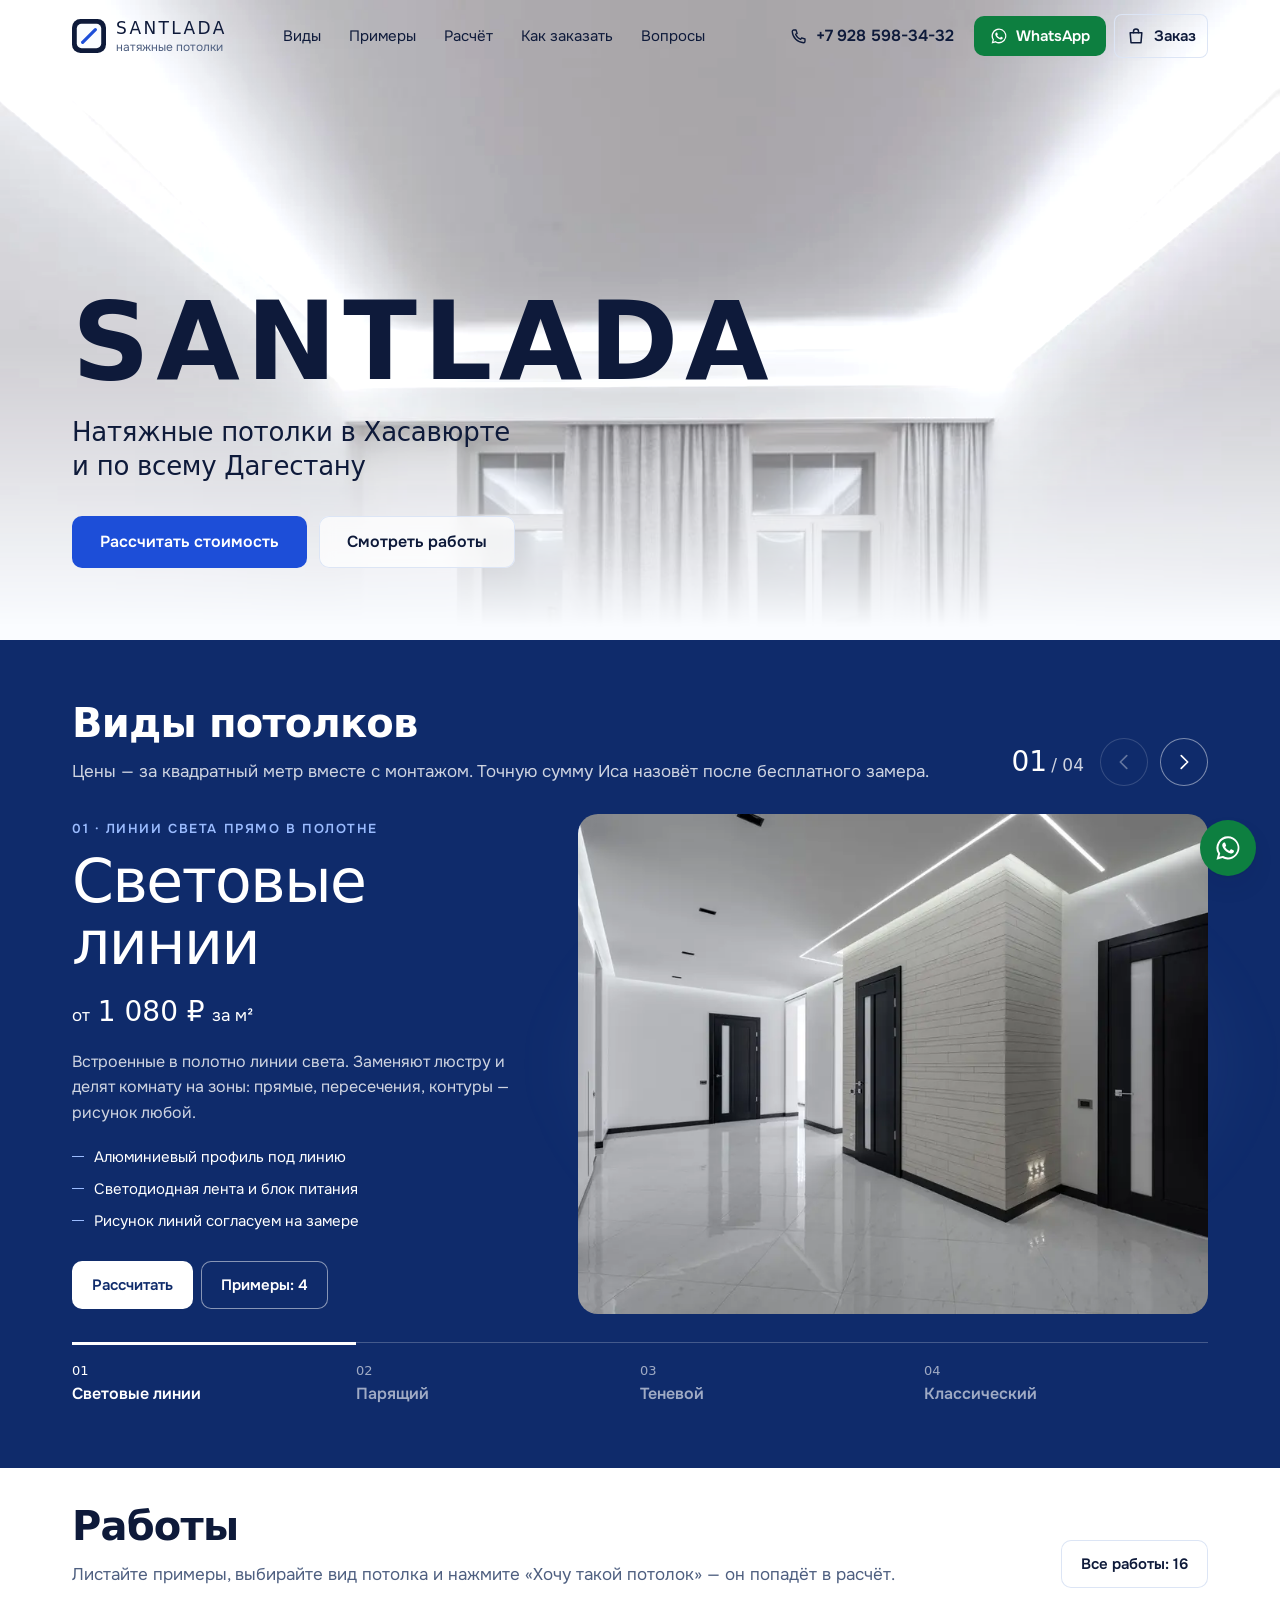
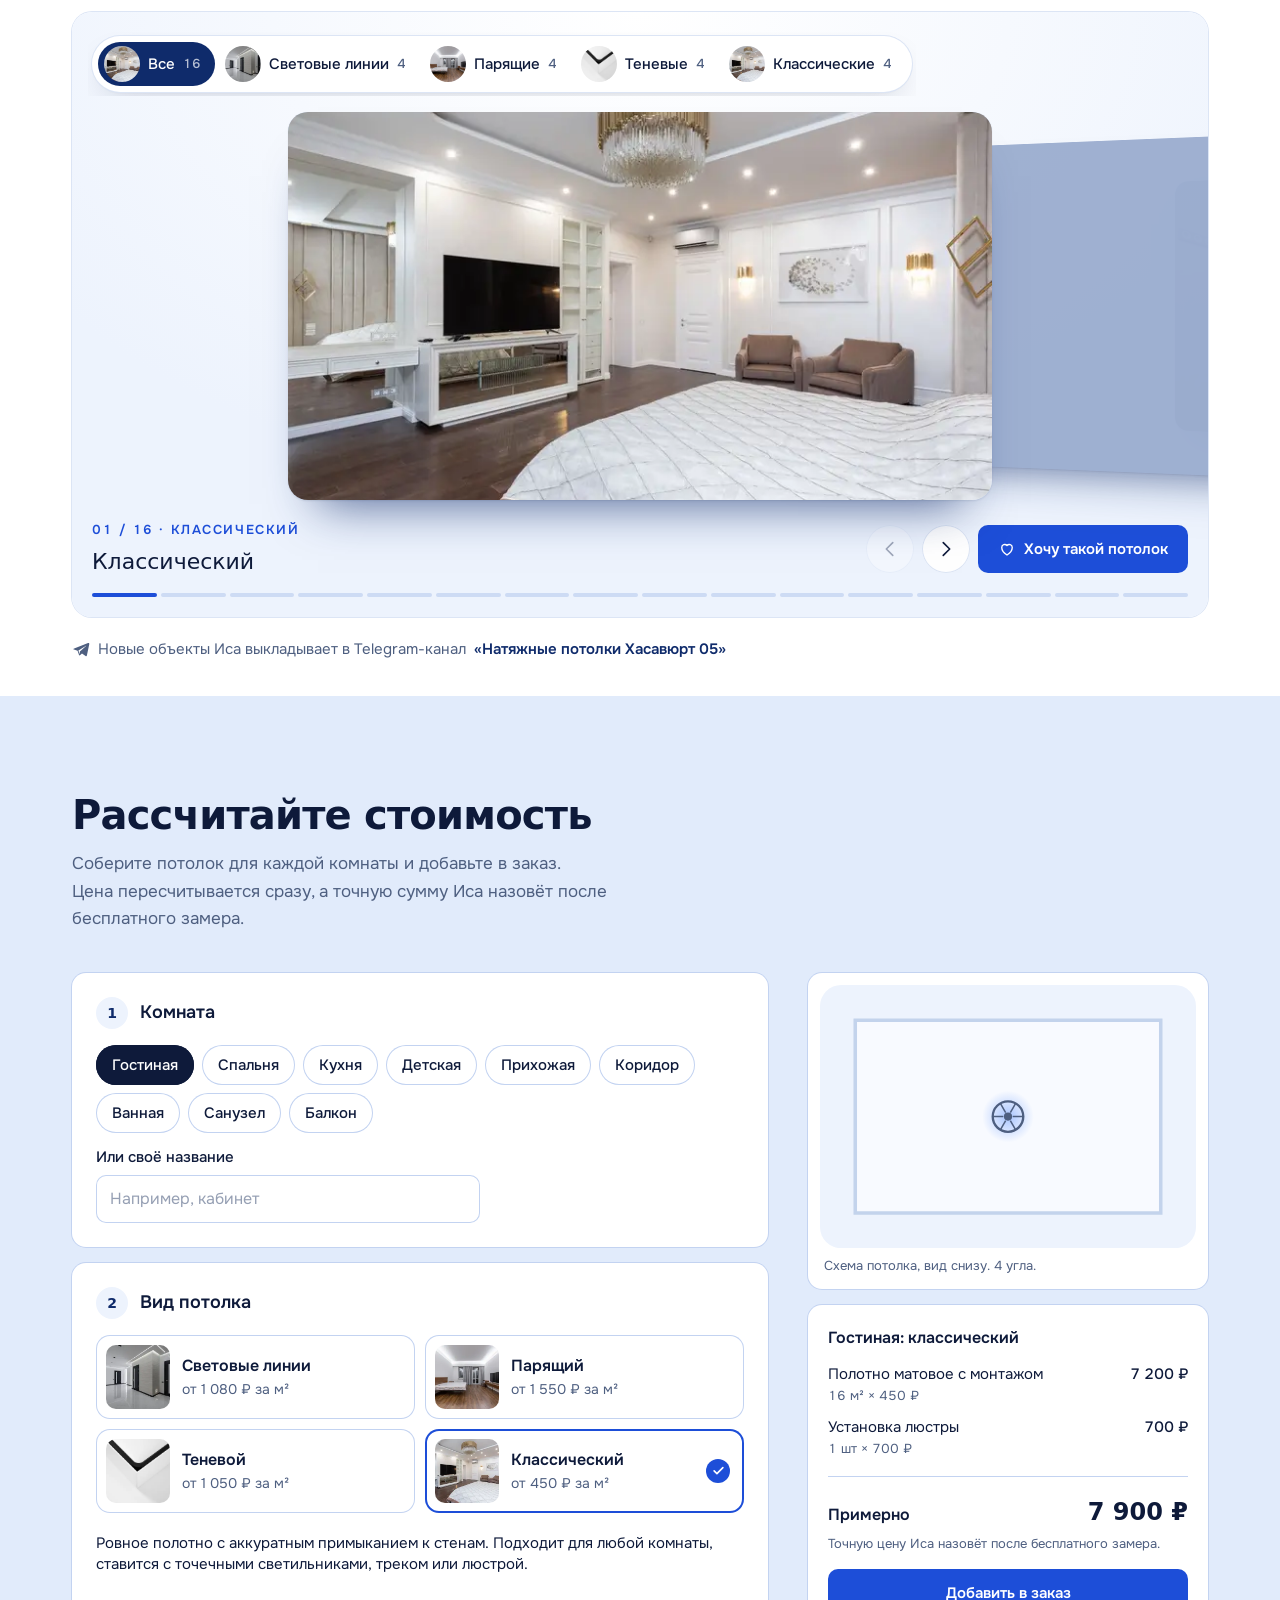
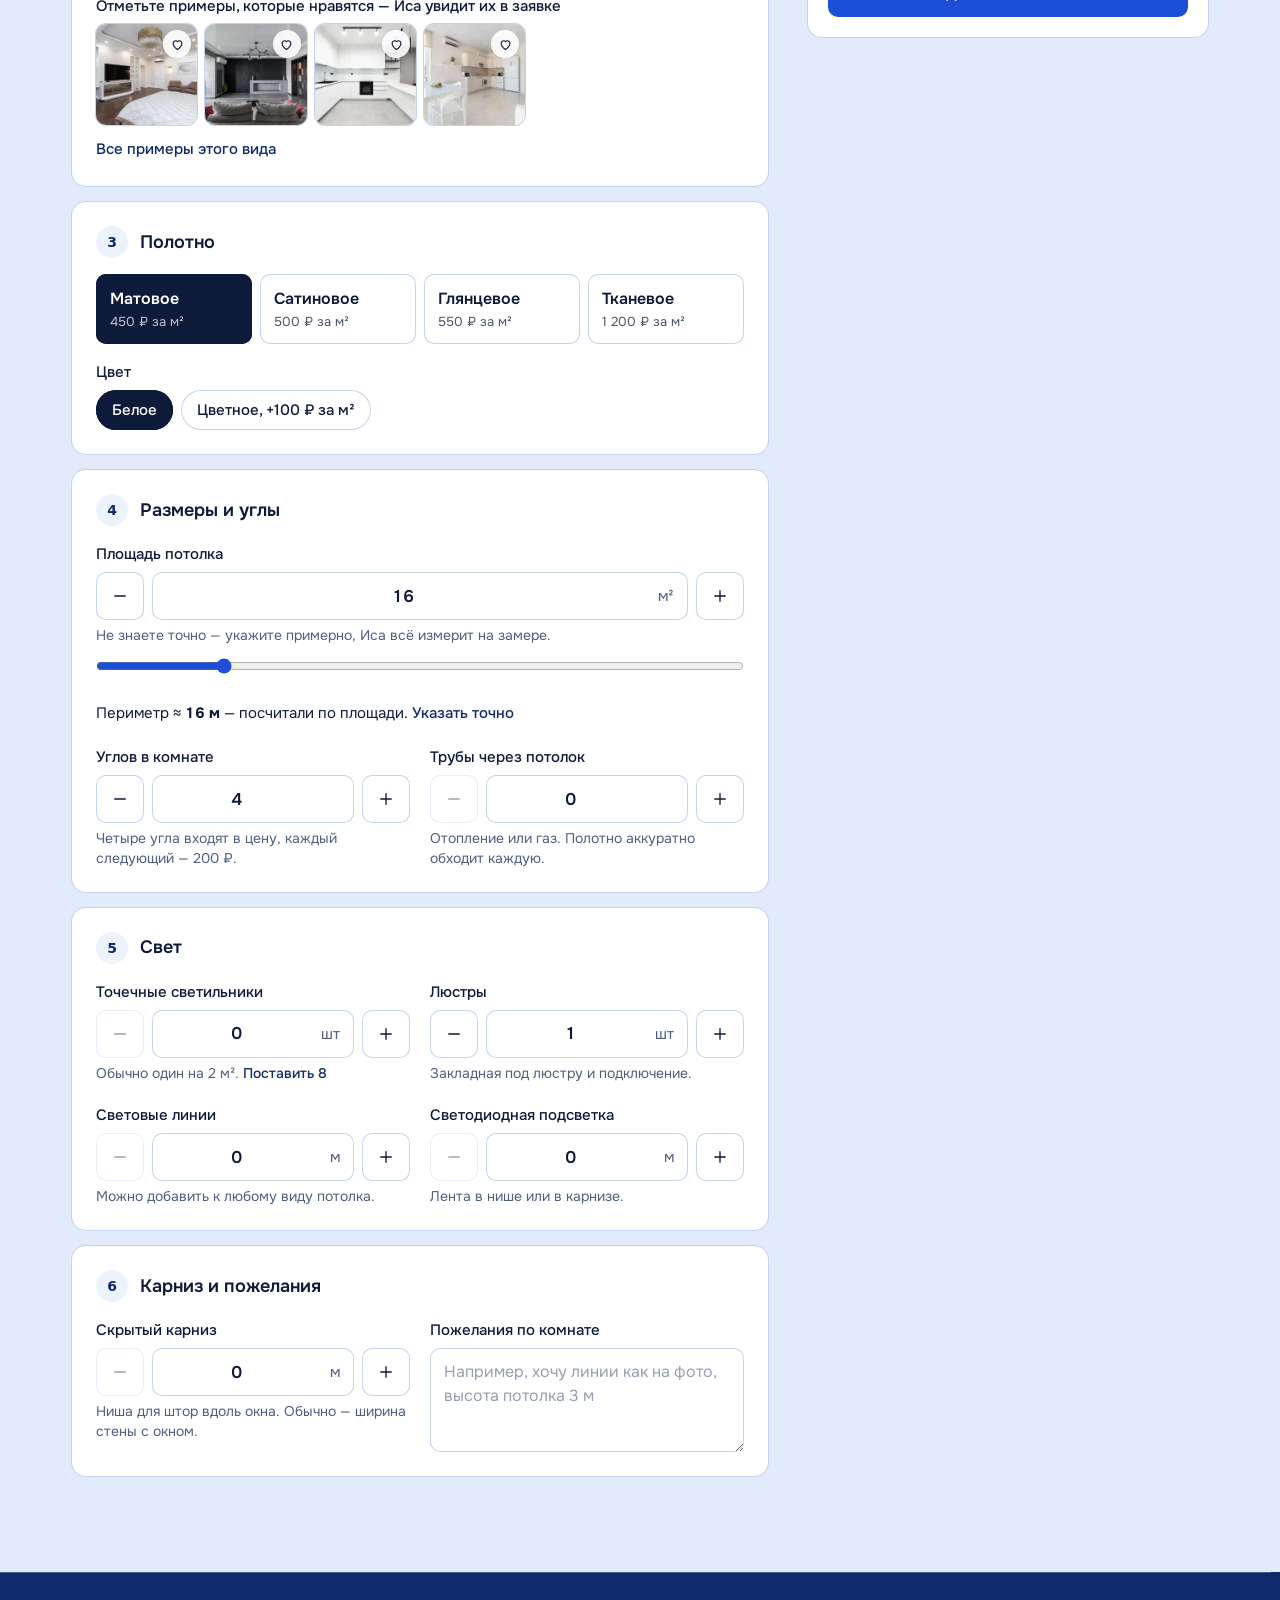
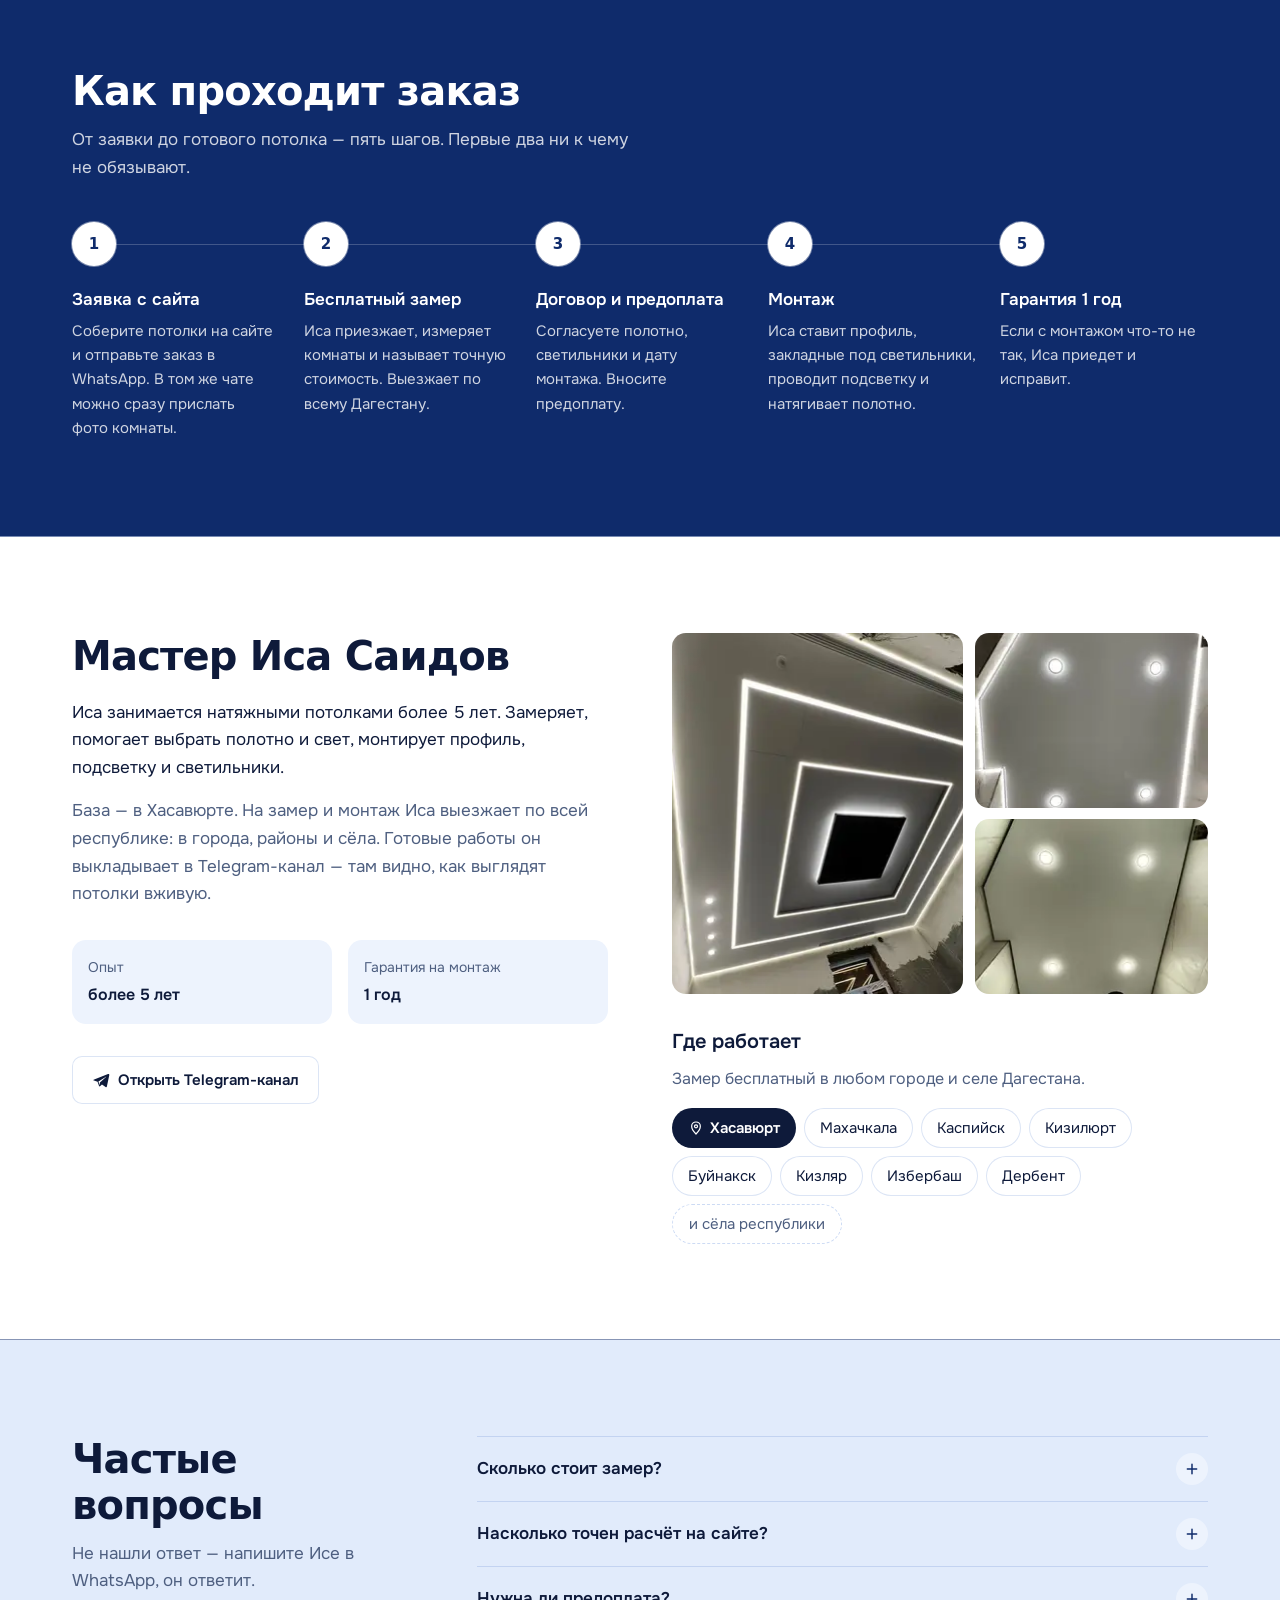
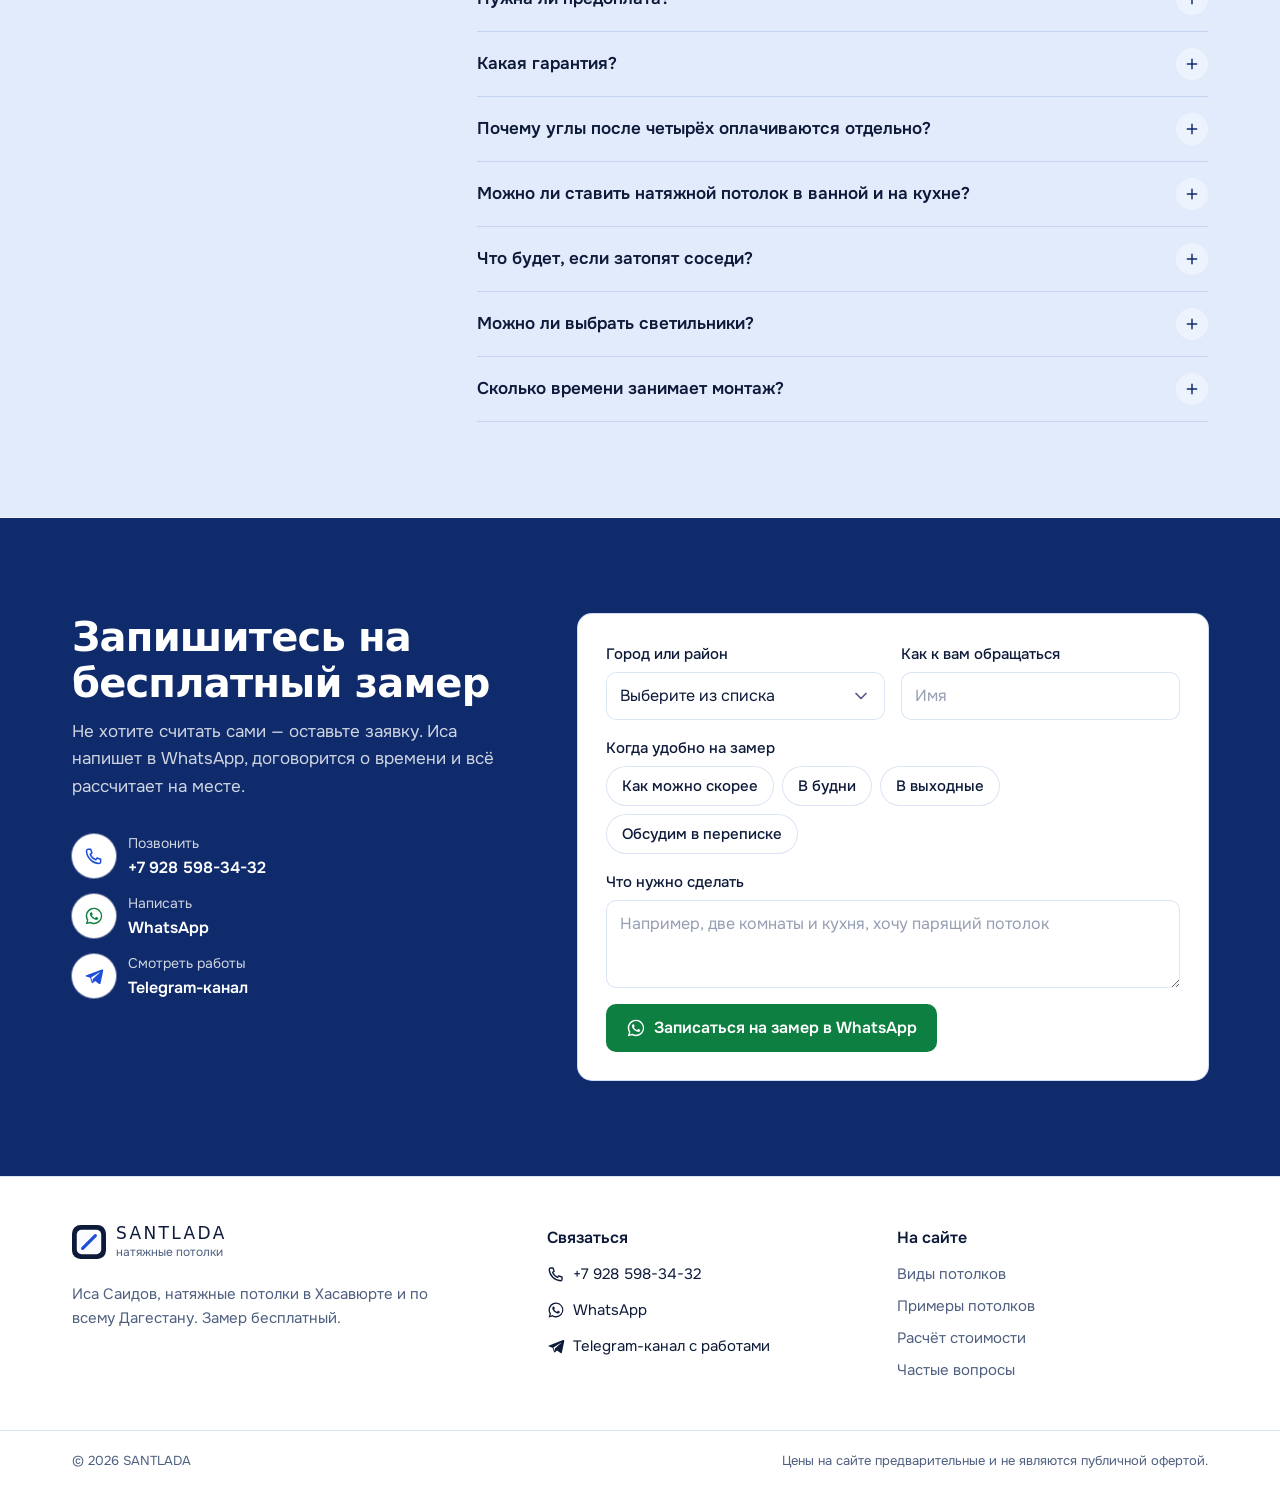
==== commit 11371697: "Обновление сайта: синий цвет, шрифт Manrope, кнопка «Смотреть работы»" ====
--- a/index.html
+++ b/index.html
@@ -1,3 +1,3 @@
-<!DOCTYPE html><html lang="ru"><head><meta charset="utf-8"><meta name="viewport" content="width=device-width, initial-scale=1, viewport-fit=cover"><title>Натяжные потолки в Хасавюрте и по Дагестану — SANTLADA</title><meta name="description" content="Парящие, теневые потолки и световые линии. Посмотрите примеры, рассчитайте стоимость онлайн и отправьте заказ мастеру в WhatsApp. Бесплатный замер по всему Дагестану."><link rel="canonical" href="https://santlada.ru/"><meta name="theme-color" content="#fbfbff"><meta name="format-detection" content="telephone=no"><script>
+<!DOCTYPE html><html lang="ru"><head><meta charset="utf-8"><meta name="viewport" content="width=device-width, initial-scale=1, viewport-fit=cover"><title>Натяжные потолки в Хасавюрте и по Дагестану — SANTLADA</title><meta name="description" content="Парящие, теневые потолки и световые линии. Посмотрите примеры, рассчитайте стоимость онлайн и отправьте заказ мастеру в WhatsApp. Бесплатный замер по всему Дагестану."><link rel="canonical" href="https://santlada.ru/"><meta name="theme-color" content="#fafcff"><meta name="format-detection" content="telephone=no"><script>
       document.documentElement.classList.add('js');
-    </script><link rel="icon" href="/favicon.svg" type="image/svg+xml"><link rel="icon" href="/favicon-48.png" sizes="48x48" type="image/png"><link rel="apple-touch-icon" href="/apple-touch-icon.png"><link rel="manifest" href="/manifest.webmanifest"><link rel="sitemap" href="/sitemap-index.xml"><link rel="preload" href="/_astro/jost-cyrillic-wght-normal.CjwCQKo9.woff2" as="font" type="font/woff2" crossorigin><link rel="preload" href="/_astro/onest-cyrillic-wght-normal.DayYxulF.woff2" as="font" type="font/woff2" crossorigin><meta property="og:type" content="website"><meta property="og:locale" content="ru_RU"><meta property="og:site_name" content="SANTLADA"><meta property="og:title" content="Натяжные потолки в Хасавюрте и по Дагестану — SANTLADA"><meta property="og:description" content="Парящие, теневые потолки и световые линии. Посмотрите примеры, рассчитайте стоимость онлайн и отправьте заказ мастеру в WhatsApp. Бесплатный замер по всему Дагестану."><meta property="og:url" content="https://santlada.ru/"><meta property="og:image" content="https://santlada.ru/og.jpg"><meta property="og:image:width" content="1200"><meta property="og:image:height" content="630"><meta name="twitter:card" content="summary_large_image"><script type="application/ld+json">{"@context":"https://schema.org","@type":"HomeAndConstructionBusiness","name":"SANTLADA — натяжные потолки","alternateName":"Сантлада","description":"Парящие, теневые потолки и световые линии. Посмотрите примеры, рассчитайте стоимость онлайн и отправьте заказ мастеру в WhatsApp. Бесплатный замер по всему Дагестану.","url":"https://santlada.ru","image":"https://santlada.ru/og.jpg","telephone":"+7 928 598-34-32","address":{"@type":"PostalAddress","addressLocality":"Хасавюрт","addressRegion":"Республика Дагестан","addressCountry":"RU"},"areaServed":{"@type":"State","name":"Республика Дагестан"},"sameAs":["https://t.me/SantlaDAl"]}</script><link rel="stylesheet" href="/_astro/Layout.mySwYa0M.css"></head><body class="pb-[calc(4.5rem+env(safe-area-inset-bottom))] lg:pb-0"><a href="#main" class="sr-only z-[60] rounded-md bg-ink px-4 py-2 text-white focus:not-sr-only focus:fixed focus:top-3 focus:left-3">Перейти к содержанию</a><header class="site-header sticky top-0 z-40 border-b border-line/70 bg-ceiling/90 backdrop-blur-md" data-over><div class="container-page flex h-16 items-center gap-3 lg:h-[4.5rem]"><a href="/" class="group inline-flex items-center gap-2.5 rounded-lg" aria-label="SANTLADA — на главную"><svg width="34" height="34" viewBox="0 0 32 32" aria-hidden="true" class="shrink-0"><rect width="32" height="32" rx="8" fill="#16173a"></rect><rect x="4.5" y="4.5" width="23" height="23" rx="4.5" fill="#fbfbff"></rect><path d="M10 22 22 10" stroke="#3b3ba8" stroke-width="3" stroke-linecap="round"></path></svg><span class="flex flex-col leading-none"><span class="font-display text-[1.0625rem] font-medium tracking-[0.14em]">SANTLADA</span><span class="mt-1 text-[0.75rem] text-ink-soft">натяжные потолки</span></span></a><nav class="ml-6 hidden shrink-0 lg:block xl:ml-8" aria-label="Основное меню"><ul class="relative flex items-center gap-1" data-nav><span class="pointer-events-none absolute top-0 left-0 h-full w-0 rounded-lg bg-ink/[0.07] opacity-0 transition-none data-[ready]:transition-[transform,width,opacity] data-[ready]:duration-300 data-[ready]:ease-[cubic-bezier(0.2,0.8,0.2,1)]" aria-hidden="true" data-pill></span><li><a href="#vidy" class="relative block rounded-lg px-3 py-2 text-[0.9375rem] whitespace-nowrap text-ink-soft transition-colors hover:text-ink data-[active]:text-ink aria-[current=page]:font-semibold aria-[current=page]:text-ink">Виды</a></li><li><a href="#raboty" class="relative block rounded-lg px-3 py-2 text-[0.9375rem] whitespace-nowrap text-ink-soft transition-colors hover:text-ink data-[active]:text-ink aria-[current=page]:font-semibold aria-[current=page]:text-ink">Примеры</a></li><li><a href="#calc" class="relative block rounded-lg px-3 py-2 text-[0.9375rem] whitespace-nowrap text-ink-soft transition-colors hover:text-ink data-[active]:text-ink aria-[current=page]:font-semibold aria-[current=page]:text-ink">Расчёт</a></li><li><a href="#kak" class="relative block rounded-lg px-3 py-2 text-[0.9375rem] whitespace-nowrap text-ink-soft transition-colors hover:text-ink data-[active]:text-ink aria-[current=page]:font-semibold aria-[current=page]:text-ink">Как заказать</a></li><li><a href="#voprosy" class="relative block rounded-lg px-3 py-2 text-[0.9375rem] whitespace-nowrap text-ink-soft transition-colors hover:text-ink data-[active]:text-ink aria-[current=page]:font-semibold aria-[current=page]:text-ink">Вопросы</a></li></ul></nav><div class="ml-auto flex items-center gap-2"><a href="tel:+79285983432" class="hidden items-center gap-2 rounded-lg px-3 py-2 font-semibold whitespace-nowrap hover:bg-haze xl:inline-flex"><svg width="18" height="18" viewBox="0 0 24 24" fill="none" stroke="currentColor" stroke-width="1.8" stroke-linecap="round" stroke-linejoin="round" aria-hidden="true" focusable="false"><path d="M5 4h3l1.5 4.5-2 1.3a11 11 0 0 0 6.7 6.7l1.3-2L20 16v3a2 2 0 0 1-2 2A16 16 0 0 1 3 6a2 2 0 0 1 2-2Z"></path></svg>+7 928 598-34-32</a><a href="https://wa.me/79285983432?text=%D0%97%D0%B4%D1%80%D0%B0%D0%B2%D1%81%D1%82%D0%B2%D1%83%D0%B9%D1%82%D0%B5!%20%D0%9F%D0%B8%D1%88%D1%83%20%D1%81%20%D1%81%D0%B0%D0%B9%D1%82%D0%B0%20%D0%BF%D0%BE%20%D0%BF%D0%BE%D0%B2%D0%BE%D0%B4%D1%83%20%D0%BD%D0%B0%D1%82%D1%8F%D0%B6%D0%BD%D0%BE%D0%B3%D0%BE%20%D0%BF%D0%BE%D1%82%D0%BE%D0%BB%D0%BA%D0%B0." target="_blank" rel="noopener" class="btn-wa hidden min-h-10 px-4 md:inline-flex lg:hidden xl:inline-flex"><svg width="18" height="18" viewBox="0 0 24 24" fill="currentColor" aria-hidden="true" focusable="false"><path d="M12.04 2a9.9 9.9 0 0 0-8.5 15l-1.4 5 5.1-1.34A9.9 9.9 0 1 0 12.04 2Zm0 18.1a8.2 8.2 0 0 1-4.18-1.15l-.3-.18-3.03.8.81-2.95-.2-.31a8.2 8.2 0 1 1 6.9 3.79Zm4.5-6.14c-.25-.12-1.46-.72-1.69-.8-.23-.08-.39-.12-.56.12-.16.25-.64.8-.78.97-.15.16-.29.18-.54.06a6.7 6.7 0 0 1-1.97-1.22 7.4 7.4 0 0 1-1.37-1.7c-.14-.25-.01-.38.11-.5.11-.11.25-.29.37-.43.13-.15.17-.25.25-.42.08-.16.04-.31-.02-.43-.06-.13-.56-1.34-.76-1.84-.2-.48-.4-.41-.56-.42h-.47a.9.9 0 0 0-.66.31 2.76 2.76 0 0 0-.86 2.06 4.8 4.8 0 0 0 1 2.55c.13.16 1.75 2.67 4.24 3.75.59.25 1.05.4 1.41.52.6.19 1.13.16 1.56.1.47-.07 1.46-.6 1.67-1.18.2-.58.2-1.07.14-1.18-.06-.1-.22-.16-.47-.29Z"></path></svg>WhatsApp</a><style>astro-island,astro-slot,astro-static-slot{display:contents}</style><script>(function(){let e=async e=>{await(await e())()};(self.Astro||(self.Astro={})).load=e,window.dispatchEvent(new Event(`astro:load`))})();</script><script>(function(){function e(t){"@babel/helpers - typeof";return e=typeof Symbol==`function`&&typeof Symbol.iterator==`symbol`?function(e){return typeof e}:function(e){return e&&typeof Symbol==`function`&&e.constructor===Symbol&&e!==Symbol.prototype?`symbol`:typeof e},e(t)}function t(t,n){if(e(t)!=`object`||!t)return t;var r=t[Symbol.toPrimitive];if(r!==void 0){var i=r.call(t,n||`default`);if(e(i)!=`object`)return i;throw TypeError(`@@toPrimitive must return a primitive value.`)}return(n===`string`?String:Number)(t)}function n(n){var r=t(n,`string`);return e(r)==`symbol`?r:r+``}function r(e,t,r){return(t=n(t))in e?Object.defineProperty(e,t,{value:r,enumerable:!0,configurable:!0,writable:!0}):e[t]=r,e}let i=/* @__PURE__ */ new Set([`__proto__`,`constructor`,`prototype`]);{let e={0:e=>a(e),1:e=>n(e),2:e=>new RegExp(e),3:e=>new Date(e),4:e=>new Map(n(e)),5:e=>new Set(n(e)),6:e=>BigInt(e),7:e=>new URL(e),8:e=>new Uint8Array(e),9:e=>new Uint16Array(e),10:e=>new Uint32Array(e),11:e=>1/0*e},t=t=>{let[n,r]=t;return n in e?e[n](r):void 0},n=e=>e.map(t),a=e=>typeof e!=`object`||!e?e:Object.fromEntries(Object.entries(e).map(([e,n])=>[e,t(n)]));class o extends HTMLElement{constructor(...e){super(...e),r(this,`Component`,void 0),r(this,`hydrator`,void 0),r(this,`hydrate`,async()=>{var e;if(!this.hydrator||!this.isConnected)return;let t=(e=this.parentElement)==null?void 0:e.closest(`astro-island[ssr]`);if(t){t.addEventListener(`astro:hydrate`,this.hydrate,{once:!0});return}let n=this.querySelectorAll(`astro-slot`),r={},i=this.querySelectorAll(`template[data-astro-template]`);for(let e of i){let t=e.closest(this.tagName);t!=null&&t.isSameNode(this)&&(r[e.getAttribute(`data-astro-template`)||`default`]=e.innerHTML,e.remove())}for(let e of n){let t=e.closest(this.tagName);t!=null&&t.isSameNode(this)&&(r[e.getAttribute(`name`)||`default`]=e.innerHTML)}let o;try{o=this.hasAttribute(`props`)?a(JSON.parse(this.getAttribute(`props`))):{}}catch(e){let t=this.getAttribute(`component-url`)||`<unknown>`,n=this.getAttribute(`component-export`);throw n&&(t+=` (export ${n})`),console.error(`[hydrate] Error parsing props for component ${t}`,this.getAttribute(`props`),e),e}await this.hydrator(this)(this.Component,o,r,{client:this.getAttribute(`client`)}),this.removeAttribute(`ssr`),this.dispatchEvent(new CustomEvent(`astro:hydrate`))}),r(this,`unmount`,()=>{this.isConnected||this.dispatchEvent(new CustomEvent(`astro:unmount`))})}disconnectedCallback(){document.removeEventListener(`astro:after-swap`,this.unmount),document.addEventListener(`astro:after-swap`,this.unmount,{once:!0})}connectedCallback(){if(!this.hasAttribute(`await-children`)||document.readyState===`interactive`||document.readyState===`complete`)this.childrenConnectedCallback();else{let e=()=>{document.removeEventListener(`DOMContentLoaded`,e),t.disconnect(),this.childrenConnectedCallback()},t=new MutationObserver(()=>{var t;((t=this.lastChild)==null?void 0:t.nodeType)===Node.COMMENT_NODE&&this.lastChild.nodeValue===`astro:end`&&(this.lastChild.remove(),e())});t.observe(this,{childList:!0}),document.addEventListener(`DOMContentLoaded`,e)}}async childrenConnectedCallback(){let e=this.getAttribute(`before-hydration-url`);e&&await import(e),this.start()}getRetryImportUrl(e){let t=new URL(e,document.baseURI);return t.searchParams.set(`astro-retry`,Date.now().toString()),t.toString()}async importWithRetry(e){try{return await import(e)}catch(t){return await new Promise(e=>setTimeout(e,1e3)),import(this.getRetryImportUrl(e))}}handleHydrationError(e){let t=this.getAttribute(`component-url`),n=new CustomEvent(`astro:hydration-error`,{cancelable:!0,bubbles:!0,composed:!0,detail:{error:e,componentUrl:t}});this.dispatchEvent(n)&&console.error(`[astro-island] Error hydrating ${t}`,e)}async start(){let e=JSON.parse(this.getAttribute(`opts`)),t=this.getAttribute(`client`);if(Astro[t]===void 0){window.addEventListener(`astro:${t}`,()=>this.start(),{once:!0});return}try{await Astro[t](async()=>{let e=this.getAttribute(`renderer-url`);try{let[t,{default:n}]=await Promise.all([this.importWithRetry(this.getAttribute(`component-url`)),e?this.importWithRetry(e):Promise.resolve({default:()=>()=>{}})]),r=this.getAttribute(`component-export`)||`default`;if(r.includes(`.`)){this.Component=t;for(let e of r.split(`.`)){if(i.has(e)||!this.Component||typeof this.Component!=`object`&&typeof this.Component!=`function`||!Object.hasOwn(this.Component,e))throw Error(`Invalid component export path: ${r}`);this.Component=this.Component[e]}}else{if(i.has(r))throw Error(`Invalid component export path: ${r}`);this.Component=t[r]}return this.hydrator=n,this.hydrate}catch(e){return this.handleHydrationError(e),()=>{}}},e,this)}catch(e){this.handleHydrationError(e)}}attributeChangedCallback(){this.hydrate()}}r(o,`observedAttributes`,[`props`]),customElements.get(`astro-island`)||customElements.define(`astro-island`,o)}})();</script><astro-island uid="Z1ngESj" prefix="r26" component-url="/_astro/CartButton.LYUgIh2D.js" component-export="default" renderer-url="/_astro/client.EoSUrE1U.js" props="{}" ssr client="load" opts="{&quot;name&quot;:&quot;CartButton&quot;,&quot;value&quot;:true}" await-children><button type="button" class="hdr-btn relative inline-flex min-h-11 items-center gap-2 rounded-lg px-3 ring-1 ring-line ring-inset transition-colors hover:bg-haze" aria-label="Заказ пуст"><svg width="20" height="20" viewBox="0 0 24 24" fill="none" stroke="currentColor" stroke-width="1.8" stroke-linecap="round" stroke-linejoin="round" aria-hidden="true" focusable="false"><path d="M5 8h14l-1 12H6L5 8Z"></path><path d="M9 8V6.5a3 3 0 0 1 6 0V8"></path></svg><span class="hidden text-[0.9375rem] font-semibold sm:inline">Заказ</span></button><!--astro:end--></astro-island><button type="button" class="hdr-btn inline-flex size-11 items-center justify-center rounded-lg ring-1 ring-line ring-inset hover:bg-haze lg:hidden" aria-expanded="false" aria-controls="mobile-nav" aria-label="Открыть меню" data-menu-toggle><svg width="22" height="22" viewBox="0 0 24 24" fill="none" stroke="currentColor" stroke-width="1.8" stroke-linecap="round" stroke-linejoin="round" aria-hidden="true" focusable="false"><path d="M4 7h16M4 12h16M4 17h16"></path></svg></button></div></div><nav id="mobile-nav" class="border-t border-line bg-plane lg:hidden" aria-label="Меню" hidden><ul class="container-page grid gap-1 py-3"><li><a href="#vidy" class="block rounded-lg px-3 py-3 text-[1.0625rem] font-medium hover:bg-haze" data-menu-link>Виды</a></li><li><a href="#raboty" class="block rounded-lg px-3 py-3 text-[1.0625rem] font-medium hover:bg-haze" data-menu-link>Примеры</a></li><li><a href="#calc" class="block rounded-lg px-3 py-3 text-[1.0625rem] font-medium hover:bg-haze" data-menu-link>Расчёт</a></li><li><a href="#kak" class="block rounded-lg px-3 py-3 text-[1.0625rem] font-medium hover:bg-haze" data-menu-link>Как заказать</a></li><li><a href="#voprosy" class="block rounded-lg px-3 py-3 text-[1.0625rem] font-medium hover:bg-haze" data-menu-link>Вопросы</a></li><li><a href="#kontakty" class="block rounded-lg px-3 py-3 text-[1.0625rem] font-medium hover:bg-haze" data-menu-link>Контакты</a></li><li class="mt-2 flex flex-wrap gap-2 px-3 pb-2"><a href="tel:+79285983432" class="btn-ghost flex-1"><svg width="18" height="18" viewBox="0 0 24 24" fill="none" stroke="currentColor" stroke-width="1.8" stroke-linecap="round" stroke-linejoin="round" aria-hidden="true" focusable="false"><path d="M5 4h3l1.5 4.5-2 1.3a11 11 0 0 0 6.7 6.7l1.3-2L20 16v3a2 2 0 0 1-2 2A16 16 0 0 1 3 6a2 2 0 0 1 2-2Z"></path></svg>+7 928 598-34-32</a><a href="https://wa.me/79285983432?text=%D0%97%D0%B4%D1%80%D0%B0%D0%B2%D1%81%D1%82%D0%B2%D1%83%D0%B9%D1%82%D0%B5!%20%D0%9F%D0%B8%D1%88%D1%83%20%D1%81%20%D1%81%D0%B0%D0%B9%D1%82%D0%B0%20%D0%BF%D0%BE%20%D0%BF%D0%BE%D0%B2%D0%BE%D0%B4%D1%83%20%D0%BD%D0%B0%D1%82%D1%8F%D0%B6%D0%BD%D0%BE%D0%B3%D0%BE%20%D0%BF%D0%BE%D1%82%D0%BE%D0%BB%D0%BA%D0%B0." target="_blank" rel="noopener" class="btn-wa flex-1"><svg width="18" height="18" viewBox="0 0 24 24" fill="currentColor" aria-hidden="true" focusable="false"><path d="M12.04 2a9.9 9.9 0 0 0-8.5 15l-1.4 5 5.1-1.34A9.9 9.9 0 1 0 12.04 2Zm0 18.1a8.2 8.2 0 0 1-4.18-1.15l-.3-.18-3.03.8.81-2.95-.2-.31a8.2 8.2 0 1 1 6.9 3.79Zm4.5-6.14c-.25-.12-1.46-.72-1.69-.8-.23-.08-.39-.12-.56.12-.16.25-.64.8-.78.97-.15.16-.29.18-.54.06a6.7 6.7 0 0 1-1.97-1.22 7.4 7.4 0 0 1-1.37-1.7c-.14-.25-.01-.38.11-.5.11-.11.25-.29.37-.43.13-.15.17-.25.25-.42.08-.16.04-.31-.02-.43-.06-.13-.56-1.34-.76-1.84-.2-.48-.4-.41-.56-.42h-.47a.9.9 0 0 0-.66.31 2.76 2.76 0 0 0-.86 2.06 4.8 4.8 0 0 0 1 2.55c.13.16 1.75 2.67 4.24 3.75.59.25 1.05.4 1.41.52.6.19 1.13.16 1.56.1.47-.07 1.46-.6 1.67-1.18.2-.58.2-1.07.14-1.18-.06-.1-.22-.16-.47-.29Z"></path></svg>WhatsApp</a></li></ul></nav></header><script type="module">var e=document.querySelector(`.site-header[data-over]`);if(e){let t=()=>e.toggleAttribute(`data-scrolled`,window.scrollY>8);t(),window.addEventListener(`scroll`,t,{passive:!0})}var t=document.querySelector(`[data-nav]`),n=t?.querySelector(`[data-pill]`);if(t&&n){let e=Array.from(t.querySelectorAll(`a`)),r=e.find(e=>e.getAttribute(`aria-current`)===`page`)??null,i=null,a=null,o=!1,s=()=>{let t=i??r??a;e.forEach(e=>e.toggleAttribute(`data-active`,e===t)),!t||!t.offsetWidth?n.style.opacity=`0`:(n.style.width=`${t.offsetWidth}px`,n.style.transform=`translateX(${t.offsetLeft}px)`,n.style.opacity=`1`,o||=(n.offsetWidth,n.setAttribute(`data-ready`,``),!0))};e.forEach(e=>{e.addEventListener(`pointerenter`,()=>(i=e,s())),e.addEventListener(`focus`,()=>(i=e,s())),e.addEventListener(`blur`,()=>(i=null,s()))}),t.addEventListener(`pointerleave`,()=>(i=null,s()));let c=new Map(e.filter(e=>e.pathname===location.pathname&&e.hash).map(e=>[e.hash.slice(1),e]));if(c.size&&`IntersectionObserver`in window){let e=new IntersectionObserver(e=>{for(let t of e){let e=c.get(t.target.id)??null;t.isIntersecting?a=e:a===e&&(a=null)}s()},{rootMargin:`-45% 0px -50% 0px`});document.querySelectorAll(`.page[id]`).forEach(t=>e.observe(t))}new ResizeObserver(s).observe(t),document.fonts?.ready.then(s),s()}var r=document.querySelector(`[data-menu-toggle]`),i=document.getElementById(`mobile-nav`),a=e=>{r&&i&&(i.hidden=!e,r.setAttribute(`aria-expanded`,String(e)),r.setAttribute(`aria-label`,e?`Закрыть меню`:`Открыть меню`))};r?.addEventListener(`click`,()=>a(i?.hidden??!1)),i?.querySelectorAll(`[data-menu-link]`).forEach(e=>e.addEventListener(`click`,()=>a(!1))),document.addEventListener(`keydown`,e=>{e.key===`Escape`&&i&&!i.hidden&&(a(!1),r?.focus())});</script><main id="main"><section class="hero"><img src="/_astro/ceiling.ByOULT4H_c2jbl.webp" srcset="/_astro/ceiling.ByOULT4H_ZY6QkB.webp 640w, /_astro/ceiling.ByOULT4H_Z1oq5fb.webp 1024w, /_astro/ceiling.ByOULT4H_c2jbl.webp 1600w" alt sizes="100vw" loading="eager" fetchpriority="high" decoding="async" width="1600" height="528" class="hero-photo"><div class="container-page hero-body"><h1><span class="sr-only">SANTLADA — Натяжные потолки в Хасавюрте и по всему Дагестану</span><span class="hero-brand" aria-hidden="true"><span class="hero-char" style="--i:0">S</span><span class="hero-char" style="--i:1">A</span><span class="hero-char" style="--i:2">N</span><span class="hero-char" style="--i:3">T</span><span class="hero-char" style="--i:4">L</span><span class="hero-char" style="--i:5">A</span><span class="hero-char" style="--i:6">D</span><span class="hero-char" style="--i:7">A</span></span><span class="hero-lead" aria-hidden="true"><span class="hero-word" style="--i:0">Натяжные</span> <span class="hero-word" style="--i:1">потолки</span> <span class="hero-word" style="--i:2">в Хасавюрте</span> <span class="hero-word" style="--i:3">и по всему Дагестану</span> </span></h1><a href="#calc" data-calc data-magnet class="btn-primary btn-shine hero-cta">Рассчитать стоимость</a></div></section><section id="vidy" class="page page-full" data-tone="deep" data-fx="curtain-up" data-reveal aria-labelledby="vidy-title"><div class="container-page vidy-inner" data-vidy style="--n:4"><div class="vidy-head" data-rise><div><h2 id="vidy-title" class="h-section">Виды потолков</h2><p class="lead mt-3">Цены — за квадратный метр вместе с монтажом. Точную сумму Иса назовёт после бесплатного замера.</p></div><div class="vidy-controls"><p class="vidy-count" aria-live="polite"><b data-vidy-count>01</b>/ 04</p><button type="button" class="vidy-arrow" data-vidy-prev aria-label="Предыдущий вид" disabled><svg width="22" height="22" viewBox="0 0 24 24" fill="none" stroke="currentColor" stroke-width="1.8" stroke-linecap="round" stroke-linejoin="round" aria-hidden="true" focusable="false"><path d="m15 5-7 7 7 7"></path></svg></button><button type="button" class="vidy-arrow" data-vidy-next aria-label="Следующий вид"><svg width="22" height="22" viewBox="0 0 24 24" fill="none" stroke="currentColor" stroke-width="1.8" stroke-linecap="round" stroke-linejoin="round" aria-hidden="true" focusable="false"><path d="m9 5 7 7-7 7"></path></svg></button></div></div><div class="vidy-slides" role="group" aria-roledescription="carousel" aria-label="Виды потолков" data-rise="zoom"><article class="vidy-slide" data-vidy-slide data-state="active" role="group" aria-roledescription="slide" aria-label="1 из 4: Световые линии"><div class="vidy-media"><img src="/_astro/hall-lines.DK6pn7tu_Z1pjp6i.webp" srcset="/_astro/hall-lines.DK6pn7tu_1dPWaK.webp 640w, /_astro/hall-lines.DK6pn7tu_Z1st9LU.webp 960w, /_astro/hall-lines.DK6pn7tu_BcM7o.webp 1280w" alt="Световые линии" sizes="(min-width: 1024px) 700px, (min-width: 640px) 90vw, 100vw" loading="eager" draggable="false" decoding="async" width="1600" height="1068" class="vidy-img"></div><div class="vidy-info"><p class="vidy-eyebrow" style="--i:0">01 · Линии света прямо в полотне</p><h3 class="vidy-title" style="--i:1">Световые линии</h3><p class="vidy-price" style="--i:2">от <b data-count="1080" data-suffix=" ₽">1 080 ₽</b> за м²</p><p class="vidy-desc" style="--i:3">Встроенные в полотно линии света. Заменяют люстру и делят комнату на зоны: прямые, пересечения, контуры — рисунок любой.</p><ul class="vidy-points" style="--i:4"><li class="flex gap-2.5"><span class="mt-[0.7em] h-px w-3 shrink-0 bg-glow" aria-hidden="true"></span>Алюминиевый профиль под линию</li><li class="flex gap-2.5"><span class="mt-[0.7em] h-px w-3 shrink-0 bg-glow" aria-hidden="true"></span>Светодиодная лента и блок питания</li><li class="flex gap-2.5"><span class="mt-[0.7em] h-px w-3 shrink-0 bg-glow" aria-hidden="true"></span>Рисунок линий согласуем на замере</li></ul><div class="vidy-actions" style="--i:5"><a href="/#calc" data-calc="linii" data-magnet class="btn-primary">Рассчитать</a><a href="/raboty/?vid=linii" class="btn-ghost">Примеры: 4</a></div></div></article><article class="vidy-slide" data-vidy-slide data-state="after" role="group" aria-roledescription="slide" aria-label="2 из 4: Парящий"><div class="vidy-media"><img src="/_astro/bedroom-glow.CdLESjcz_Z1au5hp.webp" srcset="/_astro/bedroom-glow.CdLESjcz_2kuJw.webp 640w, /_astro/bedroom-glow.CdLESjcz_Z15Jzm.webp 960w, /_astro/bedroom-glow.CdLESjcz_Z1efWmU.webp 1280w" alt="Парящий" sizes="(min-width: 1024px) 700px, (min-width: 640px) 90vw, 100vw" loading="lazy" draggable="false" decoding="async" width="1600" height="1068" class="vidy-img"></div><div class="vidy-info"><p class="vidy-eyebrow" style="--i:0">02 · Подсветка по всему периметру</p><h3 class="vidy-title" style="--i:1">Парящий</h3><p class="vidy-price" style="--i:2">от <b data-count="1550" data-suffix=" ₽">1 550 ₽</b> за м²</p><p class="vidy-desc" style="--i:3">Светодиодная подсветка по периметру в специальном профиле. Кажется, что полотно отделено от стен и парит в воздухе.</p><ul class="vidy-points" style="--i:4"><li class="flex gap-2.5"><span class="mt-[0.7em] h-px w-3 shrink-0 bg-glow" aria-hidden="true"></span>Парящий профиль по периметру</li><li class="flex gap-2.5"><span class="mt-[0.7em] h-px w-3 shrink-0 bg-glow" aria-hidden="true"></span>Лента с рассеивателем</li><li class="flex gap-2.5"><span class="mt-[0.7em] h-px w-3 shrink-0 bg-glow" aria-hidden="true"></span>Подходит для любой комнаты</li></ul><div class="vidy-actions" style="--i:5"><a href="/#calc" data-calc="paryashchiy" data-magnet class="btn-primary">Рассчитать</a><a href="/raboty/?vid=paryashchiy" class="btn-ghost">Примеры: 4</a></div></div></article><article class="vidy-slide" data-vidy-slide data-state="after" role="group" aria-roledescription="slide" aria-label="3 из 4: Теневой"><div class="vidy-media"><img src="/_astro/corner-profile.CwxXrz2A_1Oropp.webp" srcset="/_astro/corner-profile.CwxXrz2A_Z25g0rP.webp 640w, /_astro/corner-profile.CwxXrz2A_ZvNyC3.webp 960w, /_astro/corner-profile.CwxXrz2A_1Oropp.webp 1200w" alt="Теневой" sizes="(min-width: 1024px) 700px, (min-width: 640px) 90vw, 100vw" loading="lazy" draggable="false" decoding="async" width="1200" height="2133" class="vidy-img"></div><div class="vidy-info"><p class="vidy-eyebrow" style="--i:0">03 · Ровный зазор вместо плинтуса</p><h3 class="vidy-title" style="--i:1">Теневой</h3><p class="vidy-price" style="--i:2">от <b data-count="1050" data-suffix=" ₽">1 050 ₽</b> за м²</p><p class="vidy-desc" style="--i:3">Вместо потолочного плинтуса — ровный тёмный зазор между стеной и полотном. Строго, аккуратно, без лишних деталей.</p><ul class="vidy-points" style="--i:4"><li class="flex gap-2.5"><span class="mt-[0.7em] h-px w-3 shrink-0 bg-glow" aria-hidden="true"></span>Теневой профиль по периметру</li><li class="flex gap-2.5"><span class="mt-[0.7em] h-px w-3 shrink-0 bg-glow" aria-hidden="true"></span>Чёткая линия у каждой стены</li><li class="flex gap-2.5"><span class="mt-[0.7em] h-px w-3 shrink-0 bg-glow" aria-hidden="true"></span>Хорошо смотрится с точечными светильниками</li></ul><div class="vidy-actions" style="--i:5"><a href="/#calc" data-calc="tenevoy" data-magnet class="btn-primary">Рассчитать</a><a href="/raboty/?vid=tenevoy" class="btn-ghost">Примеры: 4</a></div></div></article><article class="vidy-slide" data-vidy-slide data-state="after" role="group" aria-roledescription="slide" aria-label="4 из 4: Классический"><div class="vidy-media"><img src="/_astro/bedroom-chandelier.BD7dtMKK_1k8xfH.webp" srcset="/_astro/bedroom-chandelier.BD7dtMKK_Z2eDmQe.webp 640w, /_astro/bedroom-chandelier.BD7dtMKK_Z28gRIh.webp 960w, /_astro/bedroom-chandelier.BD7dtMKK_Z2yht8.webp 1280w" alt="Классический" sizes="(min-width: 1024px) 700px, (min-width: 640px) 90vw, 100vw" loading="lazy" draggable="false" decoding="async" width="1600" height="1068" class="vidy-img"></div><div class="vidy-info"><p class="vidy-eyebrow" style="--i:0">04 · Матовый, сатиновый или глянцевый</p><h3 class="vidy-title" style="--i:1">Классический</h3><p class="vidy-price" style="--i:2">от <b data-count="450" data-suffix=" ₽">450 ₽</b> за м²</p><p class="vidy-desc" style="--i:3">Ровное полотно с аккуратным примыканием к стенам. Подходит для любой комнаты, ставится с точечными светильниками, треком или люстрой.</p><ul class="vidy-points" style="--i:4"><li class="flex gap-2.5"><span class="mt-[0.7em] h-px w-3 shrink-0 bg-glow" aria-hidden="true"></span>Матовое, сатиновое или глянцевое полотно</li><li class="flex gap-2.5"><span class="mt-[0.7em] h-px w-3 shrink-0 bg-glow" aria-hidden="true"></span>Светильники и люстры</li><li class="flex gap-2.5"><span class="mt-[0.7em] h-px w-3 shrink-0 bg-glow" aria-hidden="true"></span>Самый доступный вариант</li></ul><div class="vidy-actions" style="--i:5"><a href="/#calc" data-calc="klassika" data-magnet class="btn-primary">Рассчитать</a><a href="/raboty/?vid=klassika" class="btn-ghost">Примеры: 4</a></div></div></article></div><nav class="vidy-tabs" aria-label="Выбор вида потолка" data-rise><div class="vidy-tabs-grid"><button type="button" class="vidy-tab" data-vidy-tab="0" aria-current="true"><span class="vidy-tab-num">01</span><span class="vidy-tab-name">Световые линии</span></button><button type="button" class="vidy-tab" data-vidy-tab="1" aria-current="false"><span class="vidy-tab-num">02</span><span class="vidy-tab-name">Парящий</span></button><button type="button" class="vidy-tab" data-vidy-tab="2" aria-current="false"><span class="vidy-tab-num">03</span><span class="vidy-tab-name">Теневой</span></button><button type="button" class="vidy-tab" data-vidy-tab="3" aria-current="false"><span class="vidy-tab-num">04</span><span class="vidy-tab-name">Классический</span></button><span class="vidy-bar" aria-hidden="true"></span></div></nav></div></section><script type="module" src="/_astro/Services.astro_astro_type_script_index_0_lang.CLP1yUXm.js"></script><section id="raboty" class="page page-full" data-tone="white" data-fx="iris" data-reveal aria-labelledby="raboty-title"><div class="container-page py-6 lg:py-8"><div class="page-head flex flex-col gap-4 lg:flex-row lg:items-end lg:justify-between" data-rise><div><h2 id="raboty-title" class="h-section">Работы</h2><p class="lead mt-3">Листайте примеры, выбирайте вид потолка и нажмите «Хочу такой потолок» — он попадёт в расчёт.</p></div><a href="/raboty/" class="btn-ghost shrink-0">Все работы: 16</a></div><div class="mt-5 lg:mt-6" data-rise="zoom"><astro-island uid="Zn9fpG" prefix="r41" component-url="/_astro/WorksShowcase.Cjdm-BHX.js" component-export="default" renderer-url="/_astro/client.EoSUrE1U.js" props="{&quot;works&quot;:[1,[[0,{&quot;id&quot;:[0,&quot;w-bedroom-chandelier&quot;],&quot;file&quot;:[0,&quot;bedroom-chandelier&quot;],&quot;kind&quot;:[0,&quot;photo&quot;],&quot;types&quot;:[1,[[0,&quot;klassika&quot;]]],&quot;caption&quot;:[0,&quot;Классический&quot;],&quot;thumb&quot;:[0,{&quot;src&quot;:[0,&quot;/_astro/bedroom-chandelier.BD7dtMKK_ZYxW4d.webp&quot;],&quot;srcset&quot;:[0,&quot;/_astro/bedroom-chandelier.BD7dtMKK_Z1ITWQD.webp 360w, /_astro/bedroom-chandelier.BD7dtMKK_7lBEf.webp 540w, /_astro/bedroom-chandelier.BD7dtMKK_Z1HY0cE.webp 720w, /_astro/bedroom-chandelier.BD7dtMKK_Z16OABP.webp 1080w&quot;],&quot;width&quot;:[0,1600],&quot;height&quot;:[0,1068]}],&quot;full&quot;:[0,{&quot;src&quot;:[0,&quot;/_astro/bedroom-chandelier.BD7dtMKK_ZM6lDR.webp&quot;],&quot;srcset&quot;:[0,&quot;&quot;],&quot;width&quot;:[0,1600],&quot;height&quot;:[0,1068]}]}],[0,{&quot;id&quot;:[0,&quot;w-bedroom-glow&quot;],&quot;file&quot;:[0,&quot;bedroom-glow&quot;],&quot;kind&quot;:[0,&quot;photo&quot;],&quot;types&quot;:[1,[[0,&quot;paryashchiy&quot;]]],&quot;caption&quot;:[0,&quot;Парящий&quot;],&quot;thumb&quot;:[0,{&quot;src&quot;:[0,&quot;/_astro/bedroom-glow.CdLESjcz_10QdT3.webp&quot;],&quot;srcset&quot;:[0,&quot;/_astro/bedroom-glow.CdLESjcz_2md0c2.webp 360w, /_astro/bedroom-glow.CdLESjcz_Z291ajj.webp 540w, /_astro/bedroom-glow.CdLESjcz_ZriK05.webp 720w, /_astro/bedroom-glow.CdLESjcz_ts4JB.webp 1080w&quot;],&quot;width&quot;:[0,1600],&quot;height&quot;:[0,1068]}],&quot;full&quot;:[0,{&quot;src&quot;:[0,&quot;/_astro/bedroom-glow.CdLESjcz_1R5Myg.webp&quot;],&quot;srcset&quot;:[0,&quot;&quot;],&quot;width&quot;:[0,1600],&quot;height&quot;:[0,1068]}]}],[0,{&quot;id&quot;:[0,&quot;w-bedroom-soft&quot;],&quot;file&quot;:[0,&quot;bedroom-soft&quot;],&quot;kind&quot;:[0,&quot;photo&quot;],&quot;types&quot;:[1,[[0,&quot;paryashchiy&quot;]]],&quot;caption&quot;:[0,&quot;Парящий&quot;],&quot;thumb&quot;:[0,{&quot;src&quot;:[0,&quot;/_astro/bedroom-soft.BwH-Y3nB_1IEl6l.webp&quot;],&quot;srcset&quot;:[0,&quot;/_astro/bedroom-soft.BwH-Y3nB_Z1HwAc6.webp 360w, /_astro/bedroom-soft.BwH-Y3nB_Z18yBSv.webp 540w, /_astro/bedroom-soft.BwH-Y3nB_y8MpI.webp 720w, /_astro/bedroom-soft.BwH-Y3nB_1cgbVT.webp 1080w&quot;],&quot;width&quot;:[0,1600],&quot;height&quot;:[0,1068]}],&quot;full&quot;:[0,{&quot;src&quot;:[0,&quot;/_astro/bedroom-soft.BwH-Y3nB_Z2uie3n.webp&quot;],&quot;srcset&quot;:[0,&quot;&quot;],&quot;width&quot;:[0,1600],&quot;height&quot;:[0,1068]}]}],[0,{&quot;id&quot;:[0,&quot;w-bedroom-warm&quot;],&quot;file&quot;:[0,&quot;bedroom-warm&quot;],&quot;kind&quot;:[0,&quot;photo&quot;],&quot;types&quot;:[1,[[0,&quot;paryashchiy&quot;]]],&quot;caption&quot;:[0,&quot;Парящий&quot;],&quot;thumb&quot;:[0,{&quot;src&quot;:[0,&quot;/_astro/bedroom-warm.ChNYcIAK_Z1A5rc3.webp&quot;],&quot;srcset&quot;:[0,&quot;/_astro/bedroom-warm.ChNYcIAK_t0UJh.webp 360w, /_astro/bedroom-warm.ChNYcIAK_12XT2R.webp 540w, /_astro/bedroom-warm.ChNYcIAK_Z2kuOrP.webp 720w, /_astro/bedroom-warm.ChNYcIAK_Z27tAlu.webp 1080w&quot;],&quot;width&quot;:[0,1600],&quot;height&quot;:[0,1068]}],&quot;full&quot;:[0,{&quot;src&quot;:[0,&quot;/_astro/bedroom-warm.ChNYcIAK_ZIPRwP.webp&quot;],&quot;srcset&quot;:[0,&quot;&quot;],&quot;width&quot;:[0,1600],&quot;height&quot;:[0,1068]}]}],[0,{&quot;id&quot;:[0,&quot;w-corner-profile&quot;],&quot;file&quot;:[0,&quot;corner-profile&quot;],&quot;kind&quot;:[0,&quot;photo&quot;],&quot;types&quot;:[1,[[0,&quot;tenevoy&quot;]]],&quot;caption&quot;:[0,&quot;Теневой&quot;],&quot;thumb&quot;:[0,{&quot;src&quot;:[0,&quot;/_astro/corner-profile.CwxXrz2A_2q0XQB.webp&quot;],&quot;srcset&quot;:[0,&quot;/_astro/corner-profile.CwxXrz2A_1ph19w.webp 360w, /_astro/corner-profile.CwxXrz2A_50Yel.webp 540w, /_astro/corner-profile.CwxXrz2A_Z1cPSxX.webp 720w, /_astro/corner-profile.CwxXrz2A_cQ04F.webp 1080w&quot;],&quot;width&quot;:[0,1200],&quot;height&quot;:[0,2133]}],&quot;full&quot;:[0,{&quot;src&quot;:[0,&quot;/_astro/corner-profile.CwxXrz2A_1AgzL2.webp&quot;],&quot;srcset&quot;:[0,&quot;&quot;],&quot;width&quot;:[0,1200],&quot;height&quot;:[0,2133]}]}],[0,{&quot;id&quot;:[0,&quot;w-corridor-frame&quot;],&quot;file&quot;:[0,&quot;corridor-frame&quot;],&quot;kind&quot;:[0,&quot;photo&quot;],&quot;types&quot;:[1,[[0,&quot;tenevoy&quot;]]],&quot;caption&quot;:[0,&quot;Теневой&quot;],&quot;thumb&quot;:[0,{&quot;src&quot;:[0,&quot;/_astro/corridor-frame.CmdQ4Imw_MFFGO.webp&quot;],&quot;srcset&quot;:[0,&quot;/_astro/corridor-frame.CmdQ4Imw_8ldmJ.webp 360w, /_astro/corridor-frame.CmdQ4Imw_24nT9h.webp 540w, /_astro/corridor-frame.CmdQ4Imw_Z1dfOaJ.webp 720w, /_astro/corridor-frame.CmdQ4Imw_ZOK8qR.webp 1080w&quot;],&quot;width&quot;:[0,1600],&quot;height&quot;:[0,1068]}],&quot;full&quot;:[0,{&quot;src&quot;:[0,&quot;/_astro/corridor-frame.CmdQ4Imw_Z23HnK.webp&quot;],&quot;srcset&quot;:[0,&quot;&quot;],&quot;width&quot;:[0,1600],&quot;height&quot;:[0,1068]}]}],[0,{&quot;id&quot;:[0,&quot;w-frame-spots&quot;],&quot;file&quot;:[0,&quot;frame-spots&quot;],&quot;kind&quot;:[0,&quot;photo&quot;],&quot;types&quot;:[1,[[0,&quot;tenevoy&quot;]]],&quot;caption&quot;:[0,&quot;Теневой&quot;],&quot;thumb&quot;:[0,{&quot;src&quot;:[0,&quot;/_astro/frame-spots.CRWTMb8D_Z1dQn9S.webp&quot;],&quot;srcset&quot;:[0,&quot;/_astro/frame-spots.CRWTMb8D_ZC4YkU.webp 360w, /_astro/frame-spots.CRWTMb8D_Z251I8D.webp 540w, /_astro/frame-spots.CRWTMb8D_1JrlnI.webp 720w, /_astro/frame-spots.CRWTMb8D_Z1cgxm5.webp 1080w&quot;],&quot;width&quot;:[0,1600],&quot;height&quot;:[0,1071]}],&quot;full&quot;:[0,{&quot;src&quot;:[0,&quot;/_astro/frame-spots.CRWTMb8D_KT6VX.webp&quot;],&quot;srcset&quot;:[0,&quot;&quot;],&quot;width&quot;:[0,1600],&quot;height&quot;:[0,1071]}]}],[0,{&quot;id&quot;:[0,&quot;w-glossy-chandelier&quot;],&quot;file&quot;:[0,&quot;glossy-chandelier&quot;],&quot;kind&quot;:[0,&quot;photo&quot;],&quot;types&quot;:[1,[[0,&quot;klassika&quot;]]],&quot;caption&quot;:[0,&quot;Классический&quot;],&quot;thumb&quot;:[0,{&quot;src&quot;:[0,&quot;/_astro/glossy-chandelier.BR9Q7ry8_Z1hLmQg.webp&quot;],&quot;srcset&quot;:[0,&quot;/_astro/glossy-chandelier.BR9Q7ry8_Z19lD3r.webp 360w, /_astro/glossy-chandelier.BR9Q7ry8_RlV7F.webp 540w, /_astro/glossy-chandelier.BR9Q7ry8_Z1XnMaY.webp 720w, /_astro/glossy-chandelier.BR9Q7ry8_Z1RY5lq.webp 1080w&quot;],&quot;width&quot;:[0,1600],&quot;height&quot;:[0,1068]}],&quot;full&quot;:[0,{&quot;src&quot;:[0,&quot;/_astro/glossy-chandelier.BR9Q7ry8_1OJyRV.webp&quot;],&quot;srcset&quot;:[0,&quot;&quot;],&quot;width&quot;:[0,1600],&quot;height&quot;:[0,1068]}]}],[0,{&quot;id&quot;:[0,&quot;w-hall-lines&quot;],&quot;file&quot;:[0,&quot;hall-lines&quot;],&quot;kind&quot;:[0,&quot;photo&quot;],&quot;types&quot;:[1,[[0,&quot;linii&quot;]]],&quot;caption&quot;:[0,&quot;Световые линии&quot;],&quot;thumb&quot;:[0,{&quot;src&quot;:[0,&quot;/_astro/hall-lines.DK6pn7tu_ZM5vJp.webp&quot;],&quot;srcset&quot;:[0,&quot;/_astro/hall-lines.DK6pn7tu_mhbGR.webp 360w, /_astro/hall-lines.DK6pn7tu_Z19EmFt.webp 540w, /_astro/hall-lines.DK6pn7tu_qTyfY.webp 720w, /_astro/hall-lines.DK6pn7tu_SOHQe.webp 1080w&quot;],&quot;width&quot;:[0,1600],&quot;height&quot;:[0,1068]}],&quot;full&quot;:[0,{&quot;src&quot;:[0,&quot;/_astro/hall-lines.DK6pn7tu_Zy9wrP.webp&quot;],&quot;srcset&quot;:[0,&quot;&quot;],&quot;width&quot;:[0,1600],&quot;height&quot;:[0,1068]}]}],[0,{&quot;id&quot;:[0,&quot;w-kitchen-frame&quot;],&quot;file&quot;:[0,&quot;kitchen-frame&quot;],&quot;kind&quot;:[0,&quot;photo&quot;],&quot;types&quot;:[1,[[0,&quot;tenevoy&quot;]]],&quot;caption&quot;:[0,&quot;Теневой&quot;],&quot;thumb&quot;:[0,{&quot;src&quot;:[0,&quot;/_astro/kitchen-frame.BQzeMsdB_Z2qBzYO.webp&quot;],&quot;srcset&quot;:[0,&quot;/_astro/kitchen-frame.BQzeMsdB_2qcfnx.webp 360w, /_astro/kitchen-frame.BQzeMsdB_Z86JJm.webp 540w, /_astro/kitchen-frame.BQzeMsdB_1It6wW.webp 720w, /_astro/kitchen-frame.BQzeMsdB_ZBGM15.webp 1080w&quot;],&quot;width&quot;:[0,1600],&quot;height&quot;:[0,1068]}],&quot;full&quot;:[0,{&quot;src&quot;:[0,&quot;/_astro/kitchen-frame.BQzeMsdB_Z1jcGDS.webp&quot;],&quot;srcset&quot;:[0,&quot;&quot;],&quot;width&quot;:[0,1600],&quot;height&quot;:[0,1068]}]}],[0,{&quot;id&quot;:[0,&quot;w-kitchen-lines&quot;],&quot;file&quot;:[0,&quot;kitchen-lines&quot;],&quot;kind&quot;:[0,&quot;photo&quot;],&quot;types&quot;:[1,[[0,&quot;linii&quot;]]],&quot;caption&quot;:[0,&quot;Световые линии&quot;],&quot;thumb&quot;:[0,{&quot;src&quot;:[0,&quot;/_astro/kitchen-lines.ujT10B_f_1GJX6C.webp&quot;],&quot;srcset&quot;:[0,&quot;/_astro/kitchen-lines.ujT10B_f_ZdKNll.webp 360w, /_astro/kitchen-lines.ujT10B_f_2i7kkG.webp 540w, /_astro/kitchen-lines.ujT10B_f_ZUtWbV.webp 720w, /_astro/kitchen-lines.ujT10B_f_Z1ywmIz.webp 1080w&quot;],&quot;width&quot;:[0,1600],&quot;height&quot;:[0,1068]}],&quot;full&quot;:[0,{&quot;src&quot;:[0,&quot;/_astro/kitchen-lines.ujT10B_f_Z2g2hmn.webp&quot;],&quot;srcset&quot;:[0,&quot;&quot;],&quot;width&quot;:[0,1600],&quot;height&quot;:[0,1068]}]}],[0,{&quot;id&quot;:[0,&quot;w-kitchen-track&quot;],&quot;file&quot;:[0,&quot;kitchen-track&quot;],&quot;kind&quot;:[0,&quot;photo&quot;],&quot;types&quot;:[1,[[0,&quot;klassika&quot;]]],&quot;caption&quot;:[0,&quot;Классический&quot;],&quot;thumb&quot;:[0,{&quot;src&quot;:[0,&quot;/_astro/kitchen-track.C68pwaIj_Z1T1rEI.webp&quot;],&quot;srcset&quot;:[0,&quot;/_astro/kitchen-track.C68pwaIj_jahQr.webp 360w, /_astro/kitchen-track.C68pwaIj_Z2f8Hgs.webp 540w, /_astro/kitchen-track.C68pwaIj_ZnxPY9.webp 720w, /_astro/kitchen-track.C68pwaIj_Z56DFY.webp 1080w&quot;],&quot;width&quot;:[0,1600],&quot;height&quot;:[0,1068]}],&quot;full&quot;:[0,{&quot;src&quot;:[0,&quot;/_astro/kitchen-track.C68pwaIj_ZLByjM.webp&quot;],&quot;srcset&quot;:[0,&quot;&quot;],&quot;width&quot;:[0,1600],&quot;height&quot;:[0,1068]}]}],[0,{&quot;id&quot;:[0,&quot;w-kitchen-white&quot;],&quot;file&quot;:[0,&quot;kitchen-white&quot;],&quot;kind&quot;:[0,&quot;photo&quot;],&quot;types&quot;:[1,[[0,&quot;klassika&quot;]]],&quot;caption&quot;:[0,&quot;Классический&quot;],&quot;thumb&quot;:[0,{&quot;src&quot;:[0,&quot;/_astro/kitchen-white.B95hMnq5_2i8kNg.webp&quot;],&quot;srcset&quot;:[0,&quot;/_astro/kitchen-white.B95hMnq5_Z1vDln1.webp 360w, /_astro/kitchen-white.B95hMnq5_10eMj1.webp 540w, /_astro/kitchen-white.B95hMnq5_Z2dmudB.webp 720w, /_astro/kitchen-white.B95hMnq5_ZX901V.webp 1080w&quot;],&quot;width&quot;:[0,1600],&quot;height&quot;:[0,1068]}],&quot;full&quot;:[0,{&quot;src&quot;:[0,&quot;/_astro/kitchen-white.B95hMnq5_Z1EDTEJ.webp&quot;],&quot;srcset&quot;:[0,&quot;&quot;],&quot;width&quot;:[0,1600],&quot;height&quot;:[0,1068]}]}],[0,{&quot;id&quot;:[0,&quot;w-living-glow&quot;],&quot;file&quot;:[0,&quot;living-glow&quot;],&quot;kind&quot;:[0,&quot;photo&quot;],&quot;types&quot;:[1,[[0,&quot;paryashchiy&quot;]]],&quot;caption&quot;:[0,&quot;Парящий&quot;],&quot;thumb&quot;:[0,{&quot;src&quot;:[0,&quot;/_astro/living-glow.CSSnMJ6l_ZlY65x.webp&quot;],&quot;srcset&quot;:[0,&quot;/_astro/living-glow.CSSnMJ6l_1nF3yg.webp 360w, /_astro/living-glow.CSSnMJ6l_Z4gFes.webp 540w, /_astro/living-glow.CSSnMJ6l_Z1jYJw2.webp 720w, /_astro/living-glow.CSSnMJ6l_ZX0f9l.webp 1080w&quot;],&quot;width&quot;:[0,1600],&quot;height&quot;:[0,1068]}],&quot;full&quot;:[0,{&quot;src&quot;:[0,&quot;/_astro/living-glow.CSSnMJ6l_1CLo1j.webp&quot;],&quot;srcset&quot;:[0,&quot;&quot;],&quot;width&quot;:[0,1600],&quot;height&quot;:[0,1068]}]}],[0,{&quot;id&quot;:[0,&quot;w-living-lines&quot;],&quot;file&quot;:[0,&quot;living-lines&quot;],&quot;kind&quot;:[0,&quot;photo&quot;],&quot;types&quot;:[1,[[0,&quot;linii&quot;]]],&quot;caption&quot;:[0,&quot;Световые линии&quot;],&quot;thumb&quot;:[0,{&quot;src&quot;:[0,&quot;/_astro/living-lines.C9lYClss_Z1ylxmA.webp&quot;],&quot;srcset&quot;:[0,&quot;/_astro/living-lines.C9lYClss_ZkWBm9.webp 360w, /_astro/living-lines.C9lYClss_e0lVr.webp 540w, /_astro/living-lines.C9lYClss_1UHLfF.webp 720w, /_astro/living-lines.C9lYClss_Z25JGw2.webp 1080w&quot;],&quot;width&quot;:[0,1600],&quot;height&quot;:[0,1068]}],&quot;full&quot;:[0,{&quot;src&quot;:[0,&quot;/_astro/living-lines.C9lYClss_ZH6XHn.webp&quot;],&quot;srcset&quot;:[0,&quot;&quot;],&quot;width&quot;:[0,1600],&quot;height&quot;:[0,1068]}]}],[0,{&quot;id&quot;:[0,&quot;w-lounge-lines&quot;],&quot;file&quot;:[0,&quot;lounge-lines&quot;],&quot;kind&quot;:[0,&quot;photo&quot;],&quot;types&quot;:[1,[[0,&quot;linii&quot;]]],&quot;caption&quot;:[0,&quot;Световые линии&quot;],&quot;thumb&quot;:[0,{&quot;src&quot;:[0,&quot;/_astro/lounge-lines.DIIqKpv1_J0V87.webp&quot;],&quot;srcset&quot;:[0,&quot;/_astro/lounge-lines.DIIqKpv1_Z1JtUFy.webp 360w, /_astro/lounge-lines.DIIqKpv1_Z1avWmX.webp 540w, /_astro/lounge-lines.DIIqKpv1_wbrVg.webp 720w, /_astro/lounge-lines.DIIqKpv1_cBLXF.webp 1080w&quot;],&quot;width&quot;:[0,1600],&quot;height&quot;:[0,1068]}],&quot;full&quot;:[0,{&quot;src&quot;:[0,&quot;/_astro/lounge-lines.DIIqKpv1_1AfuMk.webp&quot;],&quot;srcset&quot;:[0,&quot;&quot;],&quot;width&quot;:[0,1600],&quot;height&quot;:[0,1068]}]}]]],&quot;covers&quot;:[0,{&quot;all&quot;:[0,{&quot;src&quot;:[0,&quot;/_astro/bedroom-chandelier.BD7dtMKK_ZYxW4d.webp&quot;],&quot;srcset&quot;:[0,&quot;/_astro/bedroom-chandelier.BD7dtMKK_Z1ITWQD.webp 360w, /_astro/bedroom-chandelier.BD7dtMKK_7lBEf.webp 540w, /_astro/bedroom-chandelier.BD7dtMKK_Z1HY0cE.webp 720w, /_astro/bedroom-chandelier.BD7dtMKK_Z16OABP.webp 1080w&quot;]}],&quot;linii&quot;:[0,{&quot;src&quot;:[0,&quot;/_astro/hall-lines.DK6pn7tu_ZM5vJp.webp&quot;],&quot;srcset&quot;:[0,&quot;/_astro/hall-lines.DK6pn7tu_mhbGR.webp 360w, /_astro/hall-lines.DK6pn7tu_Z19EmFt.webp 540w, /_astro/hall-lines.DK6pn7tu_qTyfY.webp 720w, /_astro/hall-lines.DK6pn7tu_SOHQe.webp 1080w&quot;]}],&quot;paryashchiy&quot;:[0,{&quot;src&quot;:[0,&quot;/_astro/bedroom-glow.CdLESjcz_10QdT3.webp&quot;],&quot;srcset&quot;:[0,&quot;/_astro/bedroom-glow.CdLESjcz_2md0c2.webp 360w, /_astro/bedroom-glow.CdLESjcz_Z291ajj.webp 540w, /_astro/bedroom-glow.CdLESjcz_ZriK05.webp 720w, /_astro/bedroom-glow.CdLESjcz_ts4JB.webp 1080w&quot;]}],&quot;tenevoy&quot;:[0,{&quot;src&quot;:[0,&quot;/_astro/corner-profile.CwxXrz2A_2q0XQB.webp&quot;],&quot;srcset&quot;:[0,&quot;/_astro/corner-profile.CwxXrz2A_1ph19w.webp 360w, /_astro/corner-profile.CwxXrz2A_50Yel.webp 540w, /_astro/corner-profile.CwxXrz2A_Z1cPSxX.webp 720w, /_astro/corner-profile.CwxXrz2A_cQ04F.webp 1080w&quot;]}],&quot;klassika&quot;:[0,{&quot;src&quot;:[0,&quot;/_astro/bedroom-chandelier.BD7dtMKK_ZYxW4d.webp&quot;],&quot;srcset&quot;:[0,&quot;/_astro/bedroom-chandelier.BD7dtMKK_Z1ITWQD.webp 360w, /_astro/bedroom-chandelier.BD7dtMKK_7lBEf.webp 540w, /_astro/bedroom-chandelier.BD7dtMKK_Z1HY0cE.webp 720w, /_astro/bedroom-chandelier.BD7dtMKK_Z16OABP.webp 1080w&quot;]}]}]}" ssr client="load" opts="{&quot;name&quot;:&quot;WorksShowcase&quot;,&quot;value&quot;:true}" await-children><div class="wf overflow-hidden rounded-[var(--radius-media)] bg-[radial-gradient(90%_110%_at_50%_0%,#fff,var(--color-haze)_72%)] p-3 ring-1 ring-line sm:p-4 lg:p-5"><div class="flex items-center justify-between gap-3"><div class="-mx-1 max-w-full overflow-x-auto px-1 py-1 [scrollbar-width:none] [&amp;::-webkit-scrollbar]:hidden" role="group" aria-label="Вид потолка"><div class="relative flex w-max gap-1 rounded-full bg-plane p-1.5 shadow-[var(--shadow-float)] ring-1 ring-line"><button type="button" aria-pressed="true" class="relative z-10 inline-flex min-h-11 items-center gap-2 rounded-full py-1 pr-3.5 pl-1.5 text-[0.9375rem] font-medium whitespace-nowrap transition-colors duration-300 text-white bg-brand-deep"><img src="/_astro/bedroom-chandelier.BD7dtMKK_ZYxW4d.webp" srcSet="/_astro/bedroom-chandelier.BD7dtMKK_Z1ITWQD.webp 360w, /_astro/bedroom-chandelier.BD7dtMKK_7lBEf.webp 540w, /_astro/bedroom-chandelier.BD7dtMKK_Z1HY0cE.webp 720w, /_astro/bedroom-chandelier.BD7dtMKK_Z16OABP.webp 1080w" sizes="36px" alt="" width="36" height="36" loading="lazy" decoding="async" class="size-9 rounded-full object-cover"/>Все<span class="text-[0.8125rem] tabular-nums text-white/70">16</span></button><button type="button" aria-pressed="false" class="relative z-10 inline-flex min-h-11 items-center gap-2 rounded-full py-1 pr-3.5 pl-1.5 text-[0.9375rem] font-medium whitespace-nowrap transition-colors duration-300 text-ink hover:text-brand "><img src="/_astro/hall-lines.DK6pn7tu_ZM5vJp.webp" srcSet="/_astro/hall-lines.DK6pn7tu_mhbGR.webp 360w, /_astro/hall-lines.DK6pn7tu_Z19EmFt.webp 540w, /_astro/hall-lines.DK6pn7tu_qTyfY.webp 720w, /_astro/hall-lines.DK6pn7tu_SOHQe.webp 1080w" sizes="36px" alt="" width="36" height="36" loading="lazy" decoding="async" class="size-9 rounded-full object-cover"/>Световые линии<span class="text-[0.8125rem] tabular-nums text-ink-soft">4</span></button><button type="button" aria-pressed="false" class="relative z-10 inline-flex min-h-11 items-center gap-2 rounded-full py-1 pr-3.5 pl-1.5 text-[0.9375rem] font-medium whitespace-nowrap transition-colors duration-300 text-ink hover:text-brand "><img src="/_astro/bedroom-glow.CdLESjcz_10QdT3.webp" srcSet="/_astro/bedroom-glow.CdLESjcz_2md0c2.webp 360w, /_astro/bedroom-glow.CdLESjcz_Z291ajj.webp 540w, /_astro/bedroom-glow.CdLESjcz_ZriK05.webp 720w, /_astro/bedroom-glow.CdLESjcz_ts4JB.webp 1080w" sizes="36px" alt="" width="36" height="36" loading="lazy" decoding="async" class="size-9 rounded-full object-cover"/>Парящие<span class="text-[0.8125rem] tabular-nums text-ink-soft">4</span></button><button type="button" aria-pressed="false" class="relative z-10 inline-flex min-h-11 items-center gap-2 rounded-full py-1 pr-3.5 pl-1.5 text-[0.9375rem] font-medium whitespace-nowrap transition-colors duration-300 text-ink hover:text-brand "><img src="/_astro/corner-profile.CwxXrz2A_2q0XQB.webp" srcSet="/_astro/corner-profile.CwxXrz2A_1ph19w.webp 360w, /_astro/corner-profile.CwxXrz2A_50Yel.webp 540w, /_astro/corner-profile.CwxXrz2A_Z1cPSxX.webp 720w, /_astro/corner-profile.CwxXrz2A_cQ04F.webp 1080w" sizes="36px" alt="" width="36" height="36" loading="lazy" decoding="async" class="size-9 rounded-full object-cover"/>Теневые<span class="text-[0.8125rem] tabular-nums text-ink-soft">4</span></button><button type="button" aria-pressed="false" class="relative z-10 inline-flex min-h-11 items-center gap-2 rounded-full py-1 pr-3.5 pl-1.5 text-[0.9375rem] font-medium whitespace-nowrap transition-colors duration-300 text-ink hover:text-brand "><img src="/_astro/bedroom-chandelier.BD7dtMKK_ZYxW4d.webp" srcSet="/_astro/bedroom-chandelier.BD7dtMKK_Z1ITWQD.webp 360w, /_astro/bedroom-chandelier.BD7dtMKK_7lBEf.webp 540w, /_astro/bedroom-chandelier.BD7dtMKK_Z1HY0cE.webp 720w, /_astro/bedroom-chandelier.BD7dtMKK_Z16OABP.webp 1080w" sizes="36px" alt="" width="36" height="36" loading="lazy" decoding="async" class="size-9 rounded-full object-cover"/>Классические<span class="text-[0.8125rem] tabular-nums text-ink-soft">4</span></button></div></div></div><div class="wf-stage mt-3 sm:mt-4" role="group" aria-roledescription="carousel" aria-label="Примеры работ" tabindex="0"><div class="wf-item" style="z-index:100;visibility:visible;pointer-events:auto;opacity:1;transform:perspective(1600px) translateX(calc(var(--wf-step) * 0.0000)) translateZ(0.0px) rotateY(0.00deg) scale(1.0000);transition:transform 760ms cubic-bezier(0.22, 0.8, 0.2, 1), opacity 456ms ease"><button type="button" class="wf-card group" tabindex="0" aria-label="Открыть: Классический"><img src="/_astro/bedroom-chandelier.BD7dtMKK_ZYxW4d.webp" srcSet="/_astro/bedroom-chandelier.BD7dtMKK_Z1ITWQD.webp 360w, /_astro/bedroom-chandelier.BD7dtMKK_7lBEf.webp 540w, /_astro/bedroom-chandelier.BD7dtMKK_Z1HY0cE.webp 720w, /_astro/bedroom-chandelier.BD7dtMKK_Z16OABP.webp 1080w" sizes="(min-width: 768px) 44rem, 78vw" width="1600" height="1068" alt="" loading="eager" decoding="async" draggable="false"/><span aria-hidden="true" class="absolute inset-0 bg-brand-deep transition-opacity duration-500" style="opacity:0"></span><span aria-hidden="true" class="absolute right-3 bottom-3 z-[1] rounded-full bg-white/90 px-3 py-1.5 text-[0.8125rem] font-semibold text-ink opacity-0 shadow-[var(--shadow-float)] transition-opacity group-hover:opacity-100 group-focus-visible:opacity-100">Рассмотреть</span></button></div><div class="wf-item" style="z-index:90;visibility:visible;pointer-events:auto;opacity:0.88;transform:perspective(1600px) translateX(calc(var(--wf-step) * 1.0000)) translateZ(-130.0px) rotateY(-24.00deg) scale(0.9100);transition:transform 760ms cubic-bezier(0.22, 0.8, 0.2, 1), opacity 456ms ease"><button type="button" class="wf-card group" tabindex="-1" aria-label="Показать: Парящий"><img src="/_astro/bedroom-glow.CdLESjcz_10QdT3.webp" srcSet="/_astro/bedroom-glow.CdLESjcz_2md0c2.webp 360w, /_astro/bedroom-glow.CdLESjcz_Z291ajj.webp 540w, /_astro/bedroom-glow.CdLESjcz_ZriK05.webp 720w, /_astro/bedroom-glow.CdLESjcz_ts4JB.webp 1080w" sizes="(min-width: 768px) 44rem, 78vw" width="1600" height="1068" alt="" loading="eager" decoding="async" draggable="false"/><span aria-hidden="true" class="absolute inset-0 bg-brand-deep transition-opacity duration-500" style="opacity:0.3"></span><span aria-hidden="true" class="absolute right-3 bottom-3 z-[1] rounded-full bg-white/90 px-3 py-1.5 text-[0.8125rem] font-semibold text-ink opacity-0 shadow-[var(--shadow-float)] transition-opacity group-hover:opacity-100 group-focus-visible:opacity-100" style="display:none">Рассмотреть</span></button></div><div class="wf-item" style="z-index:80;visibility:visible;pointer-events:auto;opacity:0.25;transform:perspective(1600px) translateX(calc(var(--wf-step) * 2.0000)) translateZ(-260.0px) rotateY(-42.00deg) scale(0.8200);transition:transform 760ms cubic-bezier(0.22, 0.8, 0.2, 1), opacity 456ms ease"><button type="button" class="wf-card group" tabindex="-1" aria-label="Показать: Парящий"><img src="/_astro/bedroom-soft.BwH-Y3nB_1IEl6l.webp" srcSet="/_astro/bedroom-soft.BwH-Y3nB_Z1HwAc6.webp 360w, /_astro/bedroom-soft.BwH-Y3nB_Z18yBSv.webp 540w, /_astro/bedroom-soft.BwH-Y3nB_y8MpI.webp 720w, /_astro/bedroom-soft.BwH-Y3nB_1cgbVT.webp 1080w" sizes="(min-width: 768px) 44rem, 78vw" width="1600" height="1068" alt="" loading="eager" decoding="async" draggable="false"/><span aria-hidden="true" class="absolute inset-0 bg-brand-deep transition-opacity duration-500" style="opacity:0.42"></span><span aria-hidden="true" class="absolute right-3 bottom-3 z-[1] rounded-full bg-white/90 px-3 py-1.5 text-[0.8125rem] font-semibold text-ink opacity-0 shadow-[var(--shadow-float)] transition-opacity group-hover:opacity-100 group-focus-visible:opacity-100" style="display:none">Рассмотреть</span></button></div><div class="wf-item" style="z-index:70;visibility:visible;pointer-events:none;opacity:0;transform:perspective(1600px) translateX(calc(var(--wf-step) * 3.0000)) translateZ(-390.0px) rotateY(-42.00deg) scale(0.7660);transition:transform 760ms cubic-bezier(0.22, 0.8, 0.2, 1), opacity 456ms ease"><button type="button" class="wf-card group" tabindex="-1" aria-label="Показать: Парящий"><img src="/_astro/bedroom-warm.ChNYcIAK_Z1A5rc3.webp" srcSet="/_astro/bedroom-warm.ChNYcIAK_t0UJh.webp 360w, /_astro/bedroom-warm.ChNYcIAK_12XT2R.webp 540w, /_astro/bedroom-warm.ChNYcIAK_Z2kuOrP.webp 720w, /_astro/bedroom-warm.ChNYcIAK_Z27tAlu.webp 1080w" sizes="(min-width: 768px) 44rem, 78vw" width="1600" height="1068" alt="" loading="lazy" decoding="async" draggable="false"/><span aria-hidden="true" class="absolute inset-0 bg-brand-deep transition-opacity duration-500" style="opacity:0.42"></span><span aria-hidden="true" class="absolute right-3 bottom-3 z-[1] rounded-full bg-white/90 px-3 py-1.5 text-[0.8125rem] font-semibold text-ink opacity-0 shadow-[var(--shadow-float)] transition-opacity group-hover:opacity-100 group-focus-visible:opacity-100" style="display:none">Рассмотреть</span></button></div><div class="wf-item" style="z-index:60;visibility:hidden;pointer-events:none;opacity:0;transform:perspective(1600px) translateX(calc(var(--wf-step) * 4.0000)) translateZ(-390.0px) rotateY(-42.00deg) scale(0.7660);transition:transform 760ms cubic-bezier(0.22, 0.8, 0.2, 1), opacity 456ms ease"><button type="button" class="wf-card group" tabindex="-1" aria-label="Показать: Теневой"><img src="/_astro/corner-profile.CwxXrz2A_2q0XQB.webp" srcSet="/_astro/corner-profile.CwxXrz2A_1ph19w.webp 360w, /_astro/corner-profile.CwxXrz2A_50Yel.webp 540w, /_astro/corner-profile.CwxXrz2A_Z1cPSxX.webp 720w, /_astro/corner-profile.CwxXrz2A_cQ04F.webp 1080w" sizes="(min-width: 768px) 44rem, 78vw" width="1200" height="2133" alt="" loading="lazy" decoding="async" draggable="false"/><span aria-hidden="true" class="absolute inset-0 bg-brand-deep transition-opacity duration-500" style="opacity:0.42"></span><span aria-hidden="true" class="absolute right-3 bottom-3 z-[1] rounded-full bg-white/90 px-3 py-1.5 text-[0.8125rem] font-semibold text-ink opacity-0 shadow-[var(--shadow-float)] transition-opacity group-hover:opacity-100 group-focus-visible:opacity-100" style="display:none">Рассмотреть</span></button></div><div class="wf-item" style="z-index:50;visibility:hidden;pointer-events:none;opacity:0;transform:perspective(1600px) translateX(calc(var(--wf-step) * 5.0000)) translateZ(-390.0px) rotateY(-42.00deg) scale(0.7660);transition:transform 760ms cubic-bezier(0.22, 0.8, 0.2, 1), opacity 456ms ease"><button type="button" class="wf-card group" tabindex="-1" aria-label="Показать: Теневой"><img src="/_astro/corridor-frame.CmdQ4Imw_MFFGO.webp" srcSet="/_astro/corridor-frame.CmdQ4Imw_8ldmJ.webp 360w, /_astro/corridor-frame.CmdQ4Imw_24nT9h.webp 540w, /_astro/corridor-frame.CmdQ4Imw_Z1dfOaJ.webp 720w, /_astro/corridor-frame.CmdQ4Imw_ZOK8qR.webp 1080w" sizes="(min-width: 768px) 44rem, 78vw" width="1600" height="1068" alt="" loading="lazy" decoding="async" draggable="false"/><span aria-hidden="true" class="absolute inset-0 bg-brand-deep transition-opacity duration-500" style="opacity:0.42"></span><span aria-hidden="true" class="absolute right-3 bottom-3 z-[1] rounded-full bg-white/90 px-3 py-1.5 text-[0.8125rem] font-semibold text-ink opacity-0 shadow-[var(--shadow-float)] transition-opacity group-hover:opacity-100 group-focus-visible:opacity-100" style="display:none">Рассмотреть</span></button></div><div class="wf-item" style="z-index:40;visibility:hidden;pointer-events:none;opacity:0;transform:perspective(1600px) translateX(calc(var(--wf-step) * 6.0000)) translateZ(-390.0px) rotateY(-42.00deg) scale(0.7660);transition:transform 760ms cubic-bezier(0.22, 0.8, 0.2, 1), opacity 456ms ease"><button type="button" class="wf-card group" tabindex="-1" aria-label="Показать: Теневой"><img src="/_astro/frame-spots.CRWTMb8D_Z1dQn9S.webp" srcSet="/_astro/frame-spots.CRWTMb8D_ZC4YkU.webp 360w, /_astro/frame-spots.CRWTMb8D_Z251I8D.webp 540w, /_astro/frame-spots.CRWTMb8D_1JrlnI.webp 720w, /_astro/frame-spots.CRWTMb8D_Z1cgxm5.webp 1080w" sizes="(min-width: 768px) 44rem, 78vw" width="1600" height="1071" alt="" loading="lazy" decoding="async" draggable="false"/><span aria-hidden="true" class="absolute inset-0 bg-brand-deep transition-opacity duration-500" style="opacity:0.42"></span><span aria-hidden="true" class="absolute right-3 bottom-3 z-[1] rounded-full bg-white/90 px-3 py-1.5 text-[0.8125rem] font-semibold text-ink opacity-0 shadow-[var(--shadow-float)] transition-opacity group-hover:opacity-100 group-focus-visible:opacity-100" style="display:none">Рассмотреть</span></button></div><div class="wf-item" style="z-index:30;visibility:hidden;pointer-events:none;opacity:0;transform:perspective(1600px) translateX(calc(var(--wf-step) * 7.0000)) translateZ(-390.0px) rotateY(-42.00deg) scale(0.7660);transition:transform 760ms cubic-bezier(0.22, 0.8, 0.2, 1), opacity 456ms ease"><button type="button" class="wf-card group" tabindex="-1" aria-label="Показать: Классический"><img src="/_astro/glossy-chandelier.BR9Q7ry8_Z1hLmQg.webp" srcSet="/_astro/glossy-chandelier.BR9Q7ry8_Z19lD3r.webp 360w, /_astro/glossy-chandelier.BR9Q7ry8_RlV7F.webp 540w, /_astro/glossy-chandelier.BR9Q7ry8_Z1XnMaY.webp 720w, /_astro/glossy-chandelier.BR9Q7ry8_Z1RY5lq.webp 1080w" sizes="(min-width: 768px) 44rem, 78vw" width="1600" height="1068" alt="" loading="lazy" decoding="async" draggable="false"/><span aria-hidden="true" class="absolute inset-0 bg-brand-deep transition-opacity duration-500" style="opacity:0.42"></span><span aria-hidden="true" class="absolute right-3 bottom-3 z-[1] rounded-full bg-white/90 px-3 py-1.5 text-[0.8125rem] font-semibold text-ink opacity-0 shadow-[var(--shadow-float)] transition-opacity group-hover:opacity-100 group-focus-visible:opacity-100" style="display:none">Рассмотреть</span></button></div><div class="wf-item" style="z-index:20;visibility:hidden;pointer-events:none;opacity:0;transform:perspective(1600px) translateX(calc(var(--wf-step) * 8.0000)) translateZ(-390.0px) rotateY(-42.00deg) scale(0.7660);transition:transform 760ms cubic-bezier(0.22, 0.8, 0.2, 1), opacity 456ms ease"><button type="button" class="wf-card group" tabindex="-1" aria-label="Показать: Световые линии"><img src="/_astro/hall-lines.DK6pn7tu_ZM5vJp.webp" srcSet="/_astro/hall-lines.DK6pn7tu_mhbGR.webp 360w, /_astro/hall-lines.DK6pn7tu_Z19EmFt.webp 540w, /_astro/hall-lines.DK6pn7tu_qTyfY.webp 720w, /_astro/hall-lines.DK6pn7tu_SOHQe.webp 1080w" sizes="(min-width: 768px) 44rem, 78vw" width="1600" height="1068" alt="" loading="lazy" decoding="async" draggable="false"/><span aria-hidden="true" class="absolute inset-0 bg-brand-deep transition-opacity duration-500" style="opacity:0.42"></span><span aria-hidden="true" class="absolute right-3 bottom-3 z-[1] rounded-full bg-white/90 px-3 py-1.5 text-[0.8125rem] font-semibold text-ink opacity-0 shadow-[var(--shadow-float)] transition-opacity group-hover:opacity-100 group-focus-visible:opacity-100" style="display:none">Рассмотреть</span></button></div><div class="wf-item" style="z-index:10;visibility:hidden;pointer-events:none;opacity:0;transform:perspective(1600px) translateX(calc(var(--wf-step) * 9.0000)) translateZ(-390.0px) rotateY(-42.00deg) scale(0.7660);transition:transform 760ms cubic-bezier(0.22, 0.8, 0.2, 1), opacity 456ms ease"><button type="button" class="wf-card group" tabindex="-1" aria-label="Показать: Теневой"><img src="/_astro/kitchen-frame.BQzeMsdB_Z2qBzYO.webp" srcSet="/_astro/kitchen-frame.BQzeMsdB_2qcfnx.webp 360w, /_astro/kitchen-frame.BQzeMsdB_Z86JJm.webp 540w, /_astro/kitchen-frame.BQzeMsdB_1It6wW.webp 720w, /_astro/kitchen-frame.BQzeMsdB_ZBGM15.webp 1080w" sizes="(min-width: 768px) 44rem, 78vw" width="1600" height="1068" alt="" loading="lazy" decoding="async" draggable="false"/><span aria-hidden="true" class="absolute inset-0 bg-brand-deep transition-opacity duration-500" style="opacity:0.42"></span><span aria-hidden="true" class="absolute right-3 bottom-3 z-[1] rounded-full bg-white/90 px-3 py-1.5 text-[0.8125rem] font-semibold text-ink opacity-0 shadow-[var(--shadow-float)] transition-opacity group-hover:opacity-100 group-focus-visible:opacity-100" style="display:none">Рассмотреть</span></button></div><div class="wf-item" style="z-index:0;visibility:hidden;pointer-events:none;opacity:0;transform:perspective(1600px) translateX(calc(var(--wf-step) * 10.0000)) translateZ(-390.0px) rotateY(-42.00deg) scale(0.7660);transition:transform 760ms cubic-bezier(0.22, 0.8, 0.2, 1), opacity 456ms ease"><button type="button" class="wf-card group" tabindex="-1" aria-label="Показать: Световые линии"><img src="/_astro/kitchen-lines.ujT10B_f_1GJX6C.webp" srcSet="/_astro/kitchen-lines.ujT10B_f_ZdKNll.webp 360w, /_astro/kitchen-lines.ujT10B_f_2i7kkG.webp 540w, /_astro/kitchen-lines.ujT10B_f_ZUtWbV.webp 720w, /_astro/kitchen-lines.ujT10B_f_Z1ywmIz.webp 1080w" sizes="(min-width: 768px) 44rem, 78vw" width="1600" height="1068" alt="" loading="lazy" decoding="async" draggable="false"/><span aria-hidden="true" class="absolute inset-0 bg-brand-deep transition-opacity duration-500" style="opacity:0.42"></span><span aria-hidden="true" class="absolute right-3 bottom-3 z-[1] rounded-full bg-white/90 px-3 py-1.5 text-[0.8125rem] font-semibold text-ink opacity-0 shadow-[var(--shadow-float)] transition-opacity group-hover:opacity-100 group-focus-visible:opacity-100" style="display:none">Рассмотреть</span></button></div><div class="wf-item" style="z-index:-10;visibility:hidden;pointer-events:none;opacity:0;transform:perspective(1600px) translateX(calc(var(--wf-step) * 11.0000)) translateZ(-390.0px) rotateY(-42.00deg) scale(0.7660);transition:transform 760ms cubic-bezier(0.22, 0.8, 0.2, 1), opacity 456ms ease"><button type="button" class="wf-card group" tabindex="-1" aria-label="Показать: Классический"><img src="/_astro/kitchen-track.C68pwaIj_Z1T1rEI.webp" srcSet="/_astro/kitchen-track.C68pwaIj_jahQr.webp 360w, /_astro/kitchen-track.C68pwaIj_Z2f8Hgs.webp 540w, /_astro/kitchen-track.C68pwaIj_ZnxPY9.webp 720w, /_astro/kitchen-track.C68pwaIj_Z56DFY.webp 1080w" sizes="(min-width: 768px) 44rem, 78vw" width="1600" height="1068" alt="" loading="lazy" decoding="async" draggable="false"/><span aria-hidden="true" class="absolute inset-0 bg-brand-deep transition-opacity duration-500" style="opacity:0.42"></span><span aria-hidden="true" class="absolute right-3 bottom-3 z-[1] rounded-full bg-white/90 px-3 py-1.5 text-[0.8125rem] font-semibold text-ink opacity-0 shadow-[var(--shadow-float)] transition-opacity group-hover:opacity-100 group-focus-visible:opacity-100" style="display:none">Рассмотреть</span></button></div><div class="wf-item" style="z-index:-20;visibility:hidden;pointer-events:none;opacity:0;transform:perspective(1600px) translateX(calc(var(--wf-step) * 12.0000)) translateZ(-390.0px) rotateY(-42.00deg) scale(0.7660);transition:transform 760ms cubic-bezier(0.22, 0.8, 0.2, 1), opacity 456ms ease"><button type="button" class="wf-card group" tabindex="-1" aria-label="Показать: Классический"><img src="/_astro/kitchen-white.B95hMnq5_2i8kNg.webp" srcSet="/_astro/kitchen-white.B95hMnq5_Z1vDln1.webp 360w, /_astro/kitchen-white.B95hMnq5_10eMj1.webp 540w, /_astro/kitchen-white.B95hMnq5_Z2dmudB.webp 720w, /_astro/kitchen-white.B95hMnq5_ZX901V.webp 1080w" sizes="(min-width: 768px) 44rem, 78vw" width="1600" height="1068" alt="" loading="lazy" decoding="async" draggable="false"/><span aria-hidden="true" class="absolute inset-0 bg-brand-deep transition-opacity duration-500" style="opacity:0.42"></span><span aria-hidden="true" class="absolute right-3 bottom-3 z-[1] rounded-full bg-white/90 px-3 py-1.5 text-[0.8125rem] font-semibold text-ink opacity-0 shadow-[var(--shadow-float)] transition-opacity group-hover:opacity-100 group-focus-visible:opacity-100" style="display:none">Рассмотреть</span></button></div><div class="wf-item" style="z-index:-30;visibility:hidden;pointer-events:none;opacity:0;transform:perspective(1600px) translateX(calc(var(--wf-step) * 13.0000)) translateZ(-390.0px) rotateY(-42.00deg) scale(0.7660);transition:transform 760ms cubic-bezier(0.22, 0.8, 0.2, 1), opacity 456ms ease"><button type="button" class="wf-card group" tabindex="-1" aria-label="Показать: Парящий"><img src="/_astro/living-glow.CSSnMJ6l_ZlY65x.webp" srcSet="/_astro/living-glow.CSSnMJ6l_1nF3yg.webp 360w, /_astro/living-glow.CSSnMJ6l_Z4gFes.webp 540w, /_astro/living-glow.CSSnMJ6l_Z1jYJw2.webp 720w, /_astro/living-glow.CSSnMJ6l_ZX0f9l.webp 1080w" sizes="(min-width: 768px) 44rem, 78vw" width="1600" height="1068" alt="" loading="lazy" decoding="async" draggable="false"/><span aria-hidden="true" class="absolute inset-0 bg-brand-deep transition-opacity duration-500" style="opacity:0.42"></span><span aria-hidden="true" class="absolute right-3 bottom-3 z-[1] rounded-full bg-white/90 px-3 py-1.5 text-[0.8125rem] font-semibold text-ink opacity-0 shadow-[var(--shadow-float)] transition-opacity group-hover:opacity-100 group-focus-visible:opacity-100" style="display:none">Рассмотреть</span></button></div><div class="wf-item" style="z-index:-40;visibility:hidden;pointer-events:none;opacity:0;transform:perspective(1600px) translateX(calc(var(--wf-step) * 14.0000)) translateZ(-390.0px) rotateY(-42.00deg) scale(0.7660);transition:transform 760ms cubic-bezier(0.22, 0.8, 0.2, 1), opacity 456ms ease"><button type="button" class="wf-card group" tabindex="-1" aria-label="Показать: Световые линии"><img src="/_astro/living-lines.C9lYClss_Z1ylxmA.webp" srcSet="/_astro/living-lines.C9lYClss_ZkWBm9.webp 360w, /_astro/living-lines.C9lYClss_e0lVr.webp 540w, /_astro/living-lines.C9lYClss_1UHLfF.webp 720w, /_astro/living-lines.C9lYClss_Z25JGw2.webp 1080w" sizes="(min-width: 768px) 44rem, 78vw" width="1600" height="1068" alt="" loading="lazy" decoding="async" draggable="false"/><span aria-hidden="true" class="absolute inset-0 bg-brand-deep transition-opacity duration-500" style="opacity:0.42"></span><span aria-hidden="true" class="absolute right-3 bottom-3 z-[1] rounded-full bg-white/90 px-3 py-1.5 text-[0.8125rem] font-semibold text-ink opacity-0 shadow-[var(--shadow-float)] transition-opacity group-hover:opacity-100 group-focus-visible:opacity-100" style="display:none">Рассмотреть</span></button></div><div class="wf-item" style="z-index:-50;visibility:hidden;pointer-events:none;opacity:0;transform:perspective(1600px) translateX(calc(var(--wf-step) * 15.0000)) translateZ(-390.0px) rotateY(-42.00deg) scale(0.7660);transition:transform 760ms cubic-bezier(0.22, 0.8, 0.2, 1), opacity 456ms ease"><button type="button" class="wf-card group" tabindex="-1" aria-label="Показать: Световые линии"><img src="/_astro/lounge-lines.DIIqKpv1_J0V87.webp" srcSet="/_astro/lounge-lines.DIIqKpv1_Z1JtUFy.webp 360w, /_astro/lounge-lines.DIIqKpv1_Z1avWmX.webp 540w, /_astro/lounge-lines.DIIqKpv1_wbrVg.webp 720w, /_astro/lounge-lines.DIIqKpv1_cBLXF.webp 1080w" sizes="(min-width: 768px) 44rem, 78vw" width="1600" height="1068" alt="" loading="lazy" decoding="async" draggable="false"/><span aria-hidden="true" class="absolute inset-0 bg-brand-deep transition-opacity duration-500" style="opacity:0.42"></span><span aria-hidden="true" class="absolute right-3 bottom-3 z-[1] rounded-full bg-white/90 px-3 py-1.5 text-[0.8125rem] font-semibold text-ink opacity-0 shadow-[var(--shadow-float)] transition-opacity group-hover:opacity-100 group-focus-visible:opacity-100" style="display:none">Рассмотреть</span></button></div></div><div class="mt-4 grid gap-3 sm:mt-5 lg:grid-cols-[minmax(0,1fr)_auto] lg:items-center lg:gap-8"><div class="min-w-0" aria-live="polite"><p class="text-[0.8125rem] font-semibold tracking-[0.12em] text-brand uppercase tabular-nums">01<!-- --> / <!-- -->16<!-- --> · <!-- -->Классический</p><p class="mt-1.5 animate-rise font-display text-[1.1875rem] leading-snug sm:text-[1.375rem]">Классический</p></div><div class="flex items-center gap-2"><button type="button" disabled="" class="grid size-12 shrink-0 place-items-center rounded-full bg-plane ring-1 ring-line transition-colors ring-inset hover:bg-brand-deep hover:text-white disabled:opacity-35 disabled:hover:bg-plane disabled:hover:text-ink" aria-label="Предыдущая работа"><svg width="22" height="22" viewBox="0 0 24 24" fill="none" stroke="currentColor" stroke-width="1.8" stroke-linecap="round" stroke-linejoin="round" aria-hidden="true" focusable="false"><path d="m15 5-7 7 7 7"></path></svg></button><button type="button" class="grid size-12 shrink-0 place-items-center rounded-full bg-plane ring-1 ring-line transition-colors ring-inset hover:bg-brand-deep hover:text-white disabled:opacity-35 disabled:hover:bg-plane disabled:hover:text-ink" aria-label="Следующая работа"><svg width="22" height="22" viewBox="0 0 24 24" fill="none" stroke="currentColor" stroke-width="1.8" stroke-linecap="round" stroke-linejoin="round" aria-hidden="true" focusable="false"><path d="m9 5 7 7-7 7"></path></svg></button><button type="button" data-magnet="true" class="btn-primary min-w-0 flex-1 whitespace-nowrap lg:flex-none"><svg width="18" height="18" viewBox="0 0 24 24" fill="none" stroke="currentColor" stroke-width="1.8" stroke-linecap="round" stroke-linejoin="round" aria-hidden="true" focusable="false"><path d="M12 20s-7-4.4-7-10a4 4 0 0 1 7-2.6A4 4 0 0 1 19 10c0 5.6-7 10-7 10Z"></path></svg>Хочу такой потолок</button></div></div><div class="mt-4 flex gap-1" role="group" aria-label="Выбор работы по порядку"><button type="button" aria-label="Работа 1 из 16" aria-current="true" class="group/seg -my-2 flex-1 py-2"><span class="block h-1 rounded-full transition-colors duration-300 bg-brand"></span></button><button type="button" aria-label="Работа 2 из 16" aria-current="false" class="group/seg -my-2 flex-1 py-2"><span class="block h-1 rounded-full transition-colors duration-300 bg-mist group-hover/seg:bg-brand/50"></span></button><button type="button" aria-label="Работа 3 из 16" aria-current="false" class="group/seg -my-2 flex-1 py-2"><span class="block h-1 rounded-full transition-colors duration-300 bg-mist group-hover/seg:bg-brand/50"></span></button><button type="button" aria-label="Работа 4 из 16" aria-current="false" class="group/seg -my-2 flex-1 py-2"><span class="block h-1 rounded-full transition-colors duration-300 bg-mist group-hover/seg:bg-brand/50"></span></button><button type="button" aria-label="Работа 5 из 16" aria-current="false" class="group/seg -my-2 flex-1 py-2"><span class="block h-1 rounded-full transition-colors duration-300 bg-mist group-hover/seg:bg-brand/50"></span></button><button type="button" aria-label="Работа 6 из 16" aria-current="false" class="group/seg -my-2 flex-1 py-2"><span class="block h-1 rounded-full transition-colors duration-300 bg-mist group-hover/seg:bg-brand/50"></span></button><button type="button" aria-label="Работа 7 из 16" aria-current="false" class="group/seg -my-2 flex-1 py-2"><span class="block h-1 rounded-full transition-colors duration-300 bg-mist group-hover/seg:bg-brand/50"></span></button><button type="button" aria-label="Работа 8 из 16" aria-current="false" class="group/seg -my-2 flex-1 py-2"><span class="block h-1 rounded-full transition-colors duration-300 bg-mist group-hover/seg:bg-brand/50"></span></button><button type="button" aria-label="Работа 9 из 16" aria-current="false" class="group/seg -my-2 flex-1 py-2"><span class="block h-1 rounded-full transition-colors duration-300 bg-mist group-hover/seg:bg-brand/50"></span></button><button type="button" aria-label="Работа 10 из 16" aria-current="false" class="group/seg -my-2 flex-1 py-2"><span class="block h-1 rounded-full transition-colors duration-300 bg-mist group-hover/seg:bg-brand/50"></span></button><button type="button" aria-label="Работа 11 из 16" aria-current="false" class="group/seg -my-2 flex-1 py-2"><span class="block h-1 rounded-full transition-colors duration-300 bg-mist group-hover/seg:bg-brand/50"></span></button><button type="button" aria-label="Работа 12 из 16" aria-current="false" class="group/seg -my-2 flex-1 py-2"><span class="block h-1 rounded-full transition-colors duration-300 bg-mist group-hover/seg:bg-brand/50"></span></button><button type="button" aria-label="Работа 13 из 16" aria-current="false" class="group/seg -my-2 flex-1 py-2"><span class="block h-1 rounded-full transition-colors duration-300 bg-mist group-hover/seg:bg-brand/50"></span></button><button type="button" aria-label="Работа 14 из 16" aria-current="false" class="group/seg -my-2 flex-1 py-2"><span class="block h-1 rounded-full transition-colors duration-300 bg-mist group-hover/seg:bg-brand/50"></span></button><button type="button" aria-label="Работа 15 из 16" aria-current="false" class="group/seg -my-2 flex-1 py-2"><span class="block h-1 rounded-full transition-colors duration-300 bg-mist group-hover/seg:bg-brand/50"></span></button><button type="button" aria-label="Работа 16 из 16" aria-current="false" class="group/seg -my-2 flex-1 py-2"><span class="block h-1 rounded-full transition-colors duration-300 bg-mist group-hover/seg:bg-brand/50"></span></button></div></div><!--astro:end--></astro-island></div><p class="mt-5 flex flex-wrap items-center gap-x-2 gap-y-1 text-[0.9375rem] text-ink-soft" data-rise><svg width="18" height="18" viewBox="0 0 24 24" fill="currentColor" aria-hidden="true" focusable="false"><path d="M21.4 4.1 2.9 11.2c-1.26.5-1.25 1.2-.23 1.52l4.75 1.48 1.83 5.6c.22.62.11.86.76.86.5 0 .72-.23 1-.5l2.3-2.24 4.8 3.54c.88.49 1.52.24 1.74-.82l3.15-14.84c.32-1.29-.5-1.87-1.6-1.7ZM8.6 13.9l9.6-6.06c.48-.29.92-.13.56.19l-8.22 7.42-.32 3.4-1.62-4.95Z"></path></svg>Новые объекты Иса выкладывает в Telegram-канал<a href="https://t.me/SantlaDAl" target="_blank" rel="noopener" class="font-semibold text-brand-deep underline-offset-4 hover:underline">«Натяжные потолки Хасавюрт 05»</a></p></div></section><section id="calc" class="page scroll-mt-16 lg:scroll-mt-20" data-tone="tint" data-fx="slant" data-reveal aria-labelledby="calc-title"><div class="container-page py-16 lg:py-24"><h2 id="calc-title" class="h-section" data-rise>Рассчитайте стоимость</h2><p class="lead mt-3" data-rise>Соберите потолок для каждой комнаты и добавьте в заказ. Цена пересчитывается сразу, а точную сумму Иса назовёт после бесплатного замера.</p><div class="mt-10" data-rise="zoom"><script>(function(){let e=(e,t,n)=>{let r=async()=>{await(await e())()},i=typeof t.value==`object`?t.value:void 0,a={rootMargin:i==null?void 0:i.rootMargin},o=new IntersectionObserver(e=>{for(let t of e)if(t.isIntersecting){o.disconnect(),r();break}},a);for(let e of n.children)o.observe(e)};(self.Astro||(self.Astro={})).visible=e,window.dispatchEvent(new Event(`astro:visible`))})();</script><astro-island uid="Z40MEy" prefix="r43" component-url="/_astro/RoomBuilder.Bj7BuQnr.js" component-export="default" renderer-url="/_astro/client.EoSUrE1U.js" props="{&quot;examples&quot;:[1,[[0,{&quot;id&quot;:[0,&quot;w-hall-lines&quot;],&quot;type&quot;:[0,&quot;linii&quot;],&quot;src&quot;:[0,&quot;/_astro/hall-lines.DK6pn7tu_ZM5vJp.webp&quot;],&quot;srcset&quot;:[0,&quot;/_astro/hall-lines.DK6pn7tu_mhbGR.webp 360w, /_astro/hall-lines.DK6pn7tu_Z19EmFt.webp 540w, /_astro/hall-lines.DK6pn7tu_qTyfY.webp 720w, /_astro/hall-lines.DK6pn7tu_SOHQe.webp 1080w&quot;],&quot;caption&quot;:[0,&quot;Световые линии&quot;],&quot;video&quot;:[0,false]}],[0,{&quot;id&quot;:[0,&quot;w-kitchen-lines&quot;],&quot;type&quot;:[0,&quot;linii&quot;],&quot;src&quot;:[0,&quot;/_astro/kitchen-lines.ujT10B_f_1GJX6C.webp&quot;],&quot;srcset&quot;:[0,&quot;/_astro/kitchen-lines.ujT10B_f_ZdKNll.webp 360w, /_astro/kitchen-lines.ujT10B_f_2i7kkG.webp 540w, /_astro/kitchen-lines.ujT10B_f_ZUtWbV.webp 720w, /_astro/kitchen-lines.ujT10B_f_Z1ywmIz.webp 1080w&quot;],&quot;caption&quot;:[0,&quot;Световые линии&quot;],&quot;video&quot;:[0,false]}],[0,{&quot;id&quot;:[0,&quot;w-living-lines&quot;],&quot;type&quot;:[0,&quot;linii&quot;],&quot;src&quot;:[0,&quot;/_astro/living-lines.C9lYClss_Z1ylxmA.webp&quot;],&quot;srcset&quot;:[0,&quot;/_astro/living-lines.C9lYClss_ZkWBm9.webp 360w, /_astro/living-lines.C9lYClss_e0lVr.webp 540w, /_astro/living-lines.C9lYClss_1UHLfF.webp 720w, /_astro/living-lines.C9lYClss_Z25JGw2.webp 1080w&quot;],&quot;caption&quot;:[0,&quot;Световые линии&quot;],&quot;video&quot;:[0,false]}],[0,{&quot;id&quot;:[0,&quot;w-lounge-lines&quot;],&quot;type&quot;:[0,&quot;linii&quot;],&quot;src&quot;:[0,&quot;/_astro/lounge-lines.DIIqKpv1_J0V87.webp&quot;],&quot;srcset&quot;:[0,&quot;/_astro/lounge-lines.DIIqKpv1_Z1JtUFy.webp 360w, /_astro/lounge-lines.DIIqKpv1_Z1avWmX.webp 540w, /_astro/lounge-lines.DIIqKpv1_wbrVg.webp 720w, /_astro/lounge-lines.DIIqKpv1_cBLXF.webp 1080w&quot;],&quot;caption&quot;:[0,&quot;Световые линии&quot;],&quot;video&quot;:[0,false]}],[0,{&quot;id&quot;:[0,&quot;w-bedroom-glow&quot;],&quot;type&quot;:[0,&quot;paryashchiy&quot;],&quot;src&quot;:[0,&quot;/_astro/bedroom-glow.CdLESjcz_10QdT3.webp&quot;],&quot;srcset&quot;:[0,&quot;/_astro/bedroom-glow.CdLESjcz_2md0c2.webp 360w, /_astro/bedroom-glow.CdLESjcz_Z291ajj.webp 540w, /_astro/bedroom-glow.CdLESjcz_ZriK05.webp 720w, /_astro/bedroom-glow.CdLESjcz_ts4JB.webp 1080w&quot;],&quot;caption&quot;:[0,&quot;Парящий&quot;],&quot;video&quot;:[0,false]}],[0,{&quot;id&quot;:[0,&quot;w-bedroom-soft&quot;],&quot;type&quot;:[0,&quot;paryashchiy&quot;],&quot;src&quot;:[0,&quot;/_astro/bedroom-soft.BwH-Y3nB_1IEl6l.webp&quot;],&quot;srcset&quot;:[0,&quot;/_astro/bedroom-soft.BwH-Y3nB_Z1HwAc6.webp 360w, /_astro/bedroom-soft.BwH-Y3nB_Z18yBSv.webp 540w, /_astro/bedroom-soft.BwH-Y3nB_y8MpI.webp 720w, /_astro/bedroom-soft.BwH-Y3nB_1cgbVT.webp 1080w&quot;],&quot;caption&quot;:[0,&quot;Парящий&quot;],&quot;video&quot;:[0,false]}],[0,{&quot;id&quot;:[0,&quot;w-bedroom-warm&quot;],&quot;type&quot;:[0,&quot;paryashchiy&quot;],&quot;src&quot;:[0,&quot;/_astro/bedroom-warm.ChNYcIAK_Z1A5rc3.webp&quot;],&quot;srcset&quot;:[0,&quot;/_astro/bedroom-warm.ChNYcIAK_t0UJh.webp 360w, /_astro/bedroom-warm.ChNYcIAK_12XT2R.webp 540w, /_astro/bedroom-warm.ChNYcIAK_Z2kuOrP.webp 720w, /_astro/bedroom-warm.ChNYcIAK_Z27tAlu.webp 1080w&quot;],&quot;caption&quot;:[0,&quot;Парящий&quot;],&quot;video&quot;:[0,false]}],[0,{&quot;id&quot;:[0,&quot;w-living-glow&quot;],&quot;type&quot;:[0,&quot;paryashchiy&quot;],&quot;src&quot;:[0,&quot;/_astro/living-glow.CSSnMJ6l_ZlY65x.webp&quot;],&quot;srcset&quot;:[0,&quot;/_astro/living-glow.CSSnMJ6l_1nF3yg.webp 360w, /_astro/living-glow.CSSnMJ6l_Z4gFes.webp 540w, /_astro/living-glow.CSSnMJ6l_Z1jYJw2.webp 720w, /_astro/living-glow.CSSnMJ6l_ZX0f9l.webp 1080w&quot;],&quot;caption&quot;:[0,&quot;Парящий&quot;],&quot;video&quot;:[0,false]}],[0,{&quot;id&quot;:[0,&quot;w-corner-profile&quot;],&quot;type&quot;:[0,&quot;tenevoy&quot;],&quot;src&quot;:[0,&quot;/_astro/corner-profile.CwxXrz2A_2q0XQB.webp&quot;],&quot;srcset&quot;:[0,&quot;/_astro/corner-profile.CwxXrz2A_1ph19w.webp 360w, /_astro/corner-profile.CwxXrz2A_50Yel.webp 540w, /_astro/corner-profile.CwxXrz2A_Z1cPSxX.webp 720w, /_astro/corner-profile.CwxXrz2A_cQ04F.webp 1080w&quot;],&quot;caption&quot;:[0,&quot;Теневой&quot;],&quot;video&quot;:[0,false]}],[0,{&quot;id&quot;:[0,&quot;w-corridor-frame&quot;],&quot;type&quot;:[0,&quot;tenevoy&quot;],&quot;src&quot;:[0,&quot;/_astro/corridor-frame.CmdQ4Imw_MFFGO.webp&quot;],&quot;srcset&quot;:[0,&quot;/_astro/corridor-frame.CmdQ4Imw_8ldmJ.webp 360w, /_astro/corridor-frame.CmdQ4Imw_24nT9h.webp 540w, /_astro/corridor-frame.CmdQ4Imw_Z1dfOaJ.webp 720w, /_astro/corridor-frame.CmdQ4Imw_ZOK8qR.webp 1080w&quot;],&quot;caption&quot;:[0,&quot;Теневой&quot;],&quot;video&quot;:[0,false]}],[0,{&quot;id&quot;:[0,&quot;w-frame-spots&quot;],&quot;type&quot;:[0,&quot;tenevoy&quot;],&quot;src&quot;:[0,&quot;/_astro/frame-spots.CRWTMb8D_Z1dQn9S.webp&quot;],&quot;srcset&quot;:[0,&quot;/_astro/frame-spots.CRWTMb8D_ZC4YkU.webp 360w, /_astro/frame-spots.CRWTMb8D_Z251I8D.webp 540w, /_astro/frame-spots.CRWTMb8D_1JrlnI.webp 720w, /_astro/frame-spots.CRWTMb8D_Z1cgxm5.webp 1080w&quot;],&quot;caption&quot;:[0,&quot;Теневой&quot;],&quot;video&quot;:[0,false]}],[0,{&quot;id&quot;:[0,&quot;w-kitchen-frame&quot;],&quot;type&quot;:[0,&quot;tenevoy&quot;],&quot;src&quot;:[0,&quot;/_astro/kitchen-frame.BQzeMsdB_Z2qBzYO.webp&quot;],&quot;srcset&quot;:[0,&quot;/_astro/kitchen-frame.BQzeMsdB_2qcfnx.webp 360w, /_astro/kitchen-frame.BQzeMsdB_Z86JJm.webp 540w, /_astro/kitchen-frame.BQzeMsdB_1It6wW.webp 720w, /_astro/kitchen-frame.BQzeMsdB_ZBGM15.webp 1080w&quot;],&quot;caption&quot;:[0,&quot;Теневой&quot;],&quot;video&quot;:[0,false]}],[0,{&quot;id&quot;:[0,&quot;w-bedroom-chandelier&quot;],&quot;type&quot;:[0,&quot;klassika&quot;],&quot;src&quot;:[0,&quot;/_astro/bedroom-chandelier.BD7dtMKK_ZYxW4d.webp&quot;],&quot;srcset&quot;:[0,&quot;/_astro/bedroom-chandelier.BD7dtMKK_Z1ITWQD.webp 360w, /_astro/bedroom-chandelier.BD7dtMKK_7lBEf.webp 540w, /_astro/bedroom-chandelier.BD7dtMKK_Z1HY0cE.webp 720w, /_astro/bedroom-chandelier.BD7dtMKK_Z16OABP.webp 1080w&quot;],&quot;caption&quot;:[0,&quot;Классический&quot;],&quot;video&quot;:[0,false]}],[0,{&quot;id&quot;:[0,&quot;w-glossy-chandelier&quot;],&quot;type&quot;:[0,&quot;klassika&quot;],&quot;src&quot;:[0,&quot;/_astro/glossy-chandelier.BR9Q7ry8_Z1hLmQg.webp&quot;],&quot;srcset&quot;:[0,&quot;/_astro/glossy-chandelier.BR9Q7ry8_Z19lD3r.webp 360w, /_astro/glossy-chandelier.BR9Q7ry8_RlV7F.webp 540w, /_astro/glossy-chandelier.BR9Q7ry8_Z1XnMaY.webp 720w, /_astro/glossy-chandelier.BR9Q7ry8_Z1RY5lq.webp 1080w&quot;],&quot;caption&quot;:[0,&quot;Классический&quot;],&quot;video&quot;:[0,false]}],[0,{&quot;id&quot;:[0,&quot;w-kitchen-track&quot;],&quot;type&quot;:[0,&quot;klassika&quot;],&quot;src&quot;:[0,&quot;/_astro/kitchen-track.C68pwaIj_Z1T1rEI.webp&quot;],&quot;srcset&quot;:[0,&quot;/_astro/kitchen-track.C68pwaIj_jahQr.webp 360w, /_astro/kitchen-track.C68pwaIj_Z2f8Hgs.webp 540w, /_astro/kitchen-track.C68pwaIj_ZnxPY9.webp 720w, /_astro/kitchen-track.C68pwaIj_Z56DFY.webp 1080w&quot;],&quot;caption&quot;:[0,&quot;Классический&quot;],&quot;video&quot;:[0,false]}],[0,{&quot;id&quot;:[0,&quot;w-kitchen-white&quot;],&quot;type&quot;:[0,&quot;klassika&quot;],&quot;src&quot;:[0,&quot;/_astro/kitchen-white.B95hMnq5_2i8kNg.webp&quot;],&quot;srcset&quot;:[0,&quot;/_astro/kitchen-white.B95hMnq5_Z1vDln1.webp 360w, /_astro/kitchen-white.B95hMnq5_10eMj1.webp 540w, /_astro/kitchen-white.B95hMnq5_Z2dmudB.webp 720w, /_astro/kitchen-white.B95hMnq5_ZX901V.webp 1080w&quot;],&quot;caption&quot;:[0,&quot;Классический&quot;],&quot;video&quot;:[0,false]}]]],&quot;fromPrices&quot;:[0,{&quot;linii&quot;:[0,1080],&quot;paryashchiy&quot;:[0,1550],&quot;tenevoy&quot;:[0,1050],&quot;klassika&quot;:[0,450]}]}" ssr client="visible" opts="{&quot;name&quot;:&quot;RoomBuilder&quot;,&quot;value&quot;:{&quot;rootMargin&quot;:&quot;400px&quot;}}" await-children><div class="grid grid-cols-[minmax(0,1fr)] gap-8 lg:grid-cols-[minmax(0,1fr)_23rem] lg:gap-10 xl:grid-cols-[minmax(0,1fr)_25rem]"><form class="grid min-w-0 grid-cols-[minmax(0,1fr)] gap-4" aria-label="Расчёт стоимости потолка"><section class="rounded-[var(--radius-card)] bg-plane p-4 ring-1 ring-line sm:p-6" aria-labelledby="calc-step-1"><h3 id="calc-step-1" class="mb-4 flex items-center gap-3 text-[1.125rem] font-semibold"><span class="grid size-8 shrink-0 place-items-center rounded-full bg-haze font-display text-[0.875rem] text-brand-deep" aria-hidden="true">1</span>Комната</h3><div class="flex flex-wrap gap-2" role="group" aria-label="Название комнаты"><button type="button" class="chip" aria-pressed="true">Гостиная</button><button type="button" class="chip" aria-pressed="false">Спальня</button><button type="button" class="chip" aria-pressed="false">Кухня</button><button type="button" class="chip" aria-pressed="false">Детская</button><button type="button" class="chip" aria-pressed="false">Прихожая</button><button type="button" class="chip" aria-pressed="false">Коридор</button><button type="button" class="chip" aria-pressed="false">Ванная</button><button type="button" class="chip" aria-pressed="false">Санузел</button><button type="button" class="chip" aria-pressed="false">Балкон</button></div><div class="mt-3 max-w-sm"><label for="calc-name" class="label">Или своё название</label><input id="calc-name" class="field" placeholder="Например, кабинет" maxLength="40" value=""/></div></section><section class="rounded-[var(--radius-card)] bg-plane p-4 ring-1 ring-line sm:p-6" aria-labelledby="calc-step-2"><h3 id="calc-step-2" class="mb-4 flex items-center gap-3 text-[1.125rem] font-semibold"><span class="grid size-8 shrink-0 place-items-center rounded-full bg-haze font-display text-[0.875rem] text-brand-deep" aria-hidden="true">2</span>Вид потолка</h3><fieldset><legend class="sr-only">Вид потолка</legend><div class="grid gap-2.5 sm:grid-cols-2"><label data-spot="true" class="group relative flex cursor-pointer items-center gap-3 rounded-[var(--radius-card)] bg-plane p-2.5 pr-3.5 ring-1 ring-line ring-inset transition-shadow hover:ring-mist has-[:checked]:ring-2 has-[:checked]:ring-brand has-[:focus-visible]:outline-2 has-[:focus-visible]:outline-offset-2 has-[:focus-visible]:outline-brand"><input type="radio" class="sr-only" name="calc-type" value="linii"/><img src="/_astro/hall-lines.DK6pn7tu_ZM5vJp.webp" srcSet="/_astro/hall-lines.DK6pn7tu_mhbGR.webp 360w, /_astro/hall-lines.DK6pn7tu_Z19EmFt.webp 540w, /_astro/hall-lines.DK6pn7tu_qTyfY.webp 720w, /_astro/hall-lines.DK6pn7tu_SOHQe.webp 1080w" sizes="64px" alt="" loading="lazy" decoding="async" class="size-16 shrink-0 rounded-[var(--radius-control)] object-cover"/><span class="flex min-w-0 flex-1 flex-col"><span class="font-semibold">Световые линии</span><span class="text-[0.875rem] text-ink-soft">от <!-- -->1 080 ₽<!-- --> за м²</span></span><span class="grid size-6 shrink-0 place-items-center rounded-full bg-brand text-white opacity-0 transition-opacity group-has-[:checked]:opacity-100" aria-hidden="true"><svg width="15" height="15" viewBox="0 0 24 24" fill="none" stroke="currentColor" stroke-width="2.6" stroke-linecap="round" stroke-linejoin="round" aria-hidden="true" focusable="false"><path d="m5 12.5 4.5 4.5L19 7.5"></path></svg></span></label><label data-spot="true" class="group relative flex cursor-pointer items-center gap-3 rounded-[var(--radius-card)] bg-plane p-2.5 pr-3.5 ring-1 ring-line ring-inset transition-shadow hover:ring-mist has-[:checked]:ring-2 has-[:checked]:ring-brand has-[:focus-visible]:outline-2 has-[:focus-visible]:outline-offset-2 has-[:focus-visible]:outline-brand"><input type="radio" class="sr-only" name="calc-type" value="paryashchiy"/><img src="/_astro/bedroom-glow.CdLESjcz_10QdT3.webp" srcSet="/_astro/bedroom-glow.CdLESjcz_2md0c2.webp 360w, /_astro/bedroom-glow.CdLESjcz_Z291ajj.webp 540w, /_astro/bedroom-glow.CdLESjcz_ZriK05.webp 720w, /_astro/bedroom-glow.CdLESjcz_ts4JB.webp 1080w" sizes="64px" alt="" loading="lazy" decoding="async" class="size-16 shrink-0 rounded-[var(--radius-control)] object-cover"/><span class="flex min-w-0 flex-1 flex-col"><span class="font-semibold">Парящий</span><span class="text-[0.875rem] text-ink-soft">от <!-- -->1 550 ₽<!-- --> за м²</span></span><span class="grid size-6 shrink-0 place-items-center rounded-full bg-brand text-white opacity-0 transition-opacity group-has-[:checked]:opacity-100" aria-hidden="true"><svg width="15" height="15" viewBox="0 0 24 24" fill="none" stroke="currentColor" stroke-width="2.6" stroke-linecap="round" stroke-linejoin="round" aria-hidden="true" focusable="false"><path d="m5 12.5 4.5 4.5L19 7.5"></path></svg></span></label><label data-spot="true" class="group relative flex cursor-pointer items-center gap-3 rounded-[var(--radius-card)] bg-plane p-2.5 pr-3.5 ring-1 ring-line ring-inset transition-shadow hover:ring-mist has-[:checked]:ring-2 has-[:checked]:ring-brand has-[:focus-visible]:outline-2 has-[:focus-visible]:outline-offset-2 has-[:focus-visible]:outline-brand"><input type="radio" class="sr-only" name="calc-type" value="tenevoy"/><img src="/_astro/corner-profile.CwxXrz2A_2q0XQB.webp" srcSet="/_astro/corner-profile.CwxXrz2A_1ph19w.webp 360w, /_astro/corner-profile.CwxXrz2A_50Yel.webp 540w, /_astro/corner-profile.CwxXrz2A_Z1cPSxX.webp 720w, /_astro/corner-profile.CwxXrz2A_cQ04F.webp 1080w" sizes="64px" alt="" loading="lazy" decoding="async" class="size-16 shrink-0 rounded-[var(--radius-control)] object-cover"/><span class="flex min-w-0 flex-1 flex-col"><span class="font-semibold">Теневой</span><span class="text-[0.875rem] text-ink-soft">от <!-- -->1 050 ₽<!-- --> за м²</span></span><span class="grid size-6 shrink-0 place-items-center rounded-full bg-brand text-white opacity-0 transition-opacity group-has-[:checked]:opacity-100" aria-hidden="true"><svg width="15" height="15" viewBox="0 0 24 24" fill="none" stroke="currentColor" stroke-width="2.6" stroke-linecap="round" stroke-linejoin="round" aria-hidden="true" focusable="false"><path d="m5 12.5 4.5 4.5L19 7.5"></path></svg></span></label><label data-spot="true" class="group relative flex cursor-pointer items-center gap-3 rounded-[var(--radius-card)] bg-plane p-2.5 pr-3.5 ring-1 ring-line ring-inset transition-shadow hover:ring-mist has-[:checked]:ring-2 has-[:checked]:ring-brand has-[:focus-visible]:outline-2 has-[:focus-visible]:outline-offset-2 has-[:focus-visible]:outline-brand"><input type="radio" class="sr-only" name="calc-type" checked="" value="klassika"/><img src="/_astro/bedroom-chandelier.BD7dtMKK_ZYxW4d.webp" srcSet="/_astro/bedroom-chandelier.BD7dtMKK_Z1ITWQD.webp 360w, /_astro/bedroom-chandelier.BD7dtMKK_7lBEf.webp 540w, /_astro/bedroom-chandelier.BD7dtMKK_Z1HY0cE.webp 720w, /_astro/bedroom-chandelier.BD7dtMKK_Z16OABP.webp 1080w" sizes="64px" alt="" loading="lazy" decoding="async" class="size-16 shrink-0 rounded-[var(--radius-control)] object-cover"/><span class="flex min-w-0 flex-1 flex-col"><span class="font-semibold">Классический</span><span class="text-[0.875rem] text-ink-soft">от <!-- -->450 ₽<!-- --> за м²</span></span><span class="grid size-6 shrink-0 place-items-center rounded-full bg-brand text-white opacity-0 transition-opacity group-has-[:checked]:opacity-100" aria-hidden="true"><svg width="15" height="15" viewBox="0 0 24 24" fill="none" stroke="currentColor" stroke-width="2.6" stroke-linecap="round" stroke-linejoin="round" aria-hidden="true" focusable="false"><path d="m5 12.5 4.5 4.5L19 7.5"></path></svg></span></label></div></fieldset><p class="mt-5 text-[0.9375rem] leading-snug">Ровное полотно с аккуратным примыканием к стенам. Подходит для любой комнаты, ставится с точечными светильниками, треком или люстрой.</p><div class="mt-5"><p class="label">Отметьте примеры, которые нравятся — Иса увидит их в заявке</p><ul class="-mx-1 flex snap-x gap-2 overflow-x-auto px-1 pb-2 sm:grid sm:grid-cols-6 sm:overflow-visible"><li class="w-[28%] shrink-0 snap-start sm:w-auto"><button type="button" aria-pressed="false" aria-label="Классический" class="relative block w-full overflow-hidden rounded-[var(--radius-control)] ring-1 ring-line aria-pressed:ring-2 aria-pressed:ring-brand"><img src="/_astro/bedroom-chandelier.BD7dtMKK_ZYxW4d.webp" srcSet="/_astro/bedroom-chandelier.BD7dtMKK_Z1ITWQD.webp 360w, /_astro/bedroom-chandelier.BD7dtMKK_7lBEf.webp 540w, /_astro/bedroom-chandelier.BD7dtMKK_Z1HY0cE.webp 720w, /_astro/bedroom-chandelier.BD7dtMKK_Z16OABP.webp 1080w" sizes="120px" alt="" loading="lazy" decoding="async" class="aspect-square w-full object-cover"/><span class="absolute top-1.5 right-1.5 grid size-7 place-items-center rounded-full transition-colors bg-white/90 text-ink"><svg width="15" height="15" viewBox="0 0 24 24" fill="none" stroke="currentColor" stroke-width="1.8" stroke-linecap="round" stroke-linejoin="round" aria-hidden="true" focusable="false"><path d="M12 20s-7-4.4-7-10a4 4 0 0 1 7-2.6A4 4 0 0 1 19 10c0 5.6-7 10-7 10Z"></path></svg></span></button></li><li class="w-[28%] shrink-0 snap-start sm:w-auto"><button type="button" aria-pressed="false" aria-label="Классический" class="relative block w-full overflow-hidden rounded-[var(--radius-control)] ring-1 ring-line aria-pressed:ring-2 aria-pressed:ring-brand"><img src="/_astro/glossy-chandelier.BR9Q7ry8_Z1hLmQg.webp" srcSet="/_astro/glossy-chandelier.BR9Q7ry8_Z19lD3r.webp 360w, /_astro/glossy-chandelier.BR9Q7ry8_RlV7F.webp 540w, /_astro/glossy-chandelier.BR9Q7ry8_Z1XnMaY.webp 720w, /_astro/glossy-chandelier.BR9Q7ry8_Z1RY5lq.webp 1080w" sizes="120px" alt="" loading="lazy" decoding="async" class="aspect-square w-full object-cover"/><span class="absolute top-1.5 right-1.5 grid size-7 place-items-center rounded-full transition-colors bg-white/90 text-ink"><svg width="15" height="15" viewBox="0 0 24 24" fill="none" stroke="currentColor" stroke-width="1.8" stroke-linecap="round" stroke-linejoin="round" aria-hidden="true" focusable="false"><path d="M12 20s-7-4.4-7-10a4 4 0 0 1 7-2.6A4 4 0 0 1 19 10c0 5.6-7 10-7 10Z"></path></svg></span></button></li><li class="w-[28%] shrink-0 snap-start sm:w-auto"><button type="button" aria-pressed="false" aria-label="Классический" class="relative block w-full overflow-hidden rounded-[var(--radius-control)] ring-1 ring-line aria-pressed:ring-2 aria-pressed:ring-brand"><img src="/_astro/kitchen-track.C68pwaIj_Z1T1rEI.webp" srcSet="/_astro/kitchen-track.C68pwaIj_jahQr.webp 360w, /_astro/kitchen-track.C68pwaIj_Z2f8Hgs.webp 540w, /_astro/kitchen-track.C68pwaIj_ZnxPY9.webp 720w, /_astro/kitchen-track.C68pwaIj_Z56DFY.webp 1080w" sizes="120px" alt="" loading="lazy" decoding="async" class="aspect-square w-full object-cover"/><span class="absolute top-1.5 right-1.5 grid size-7 place-items-center rounded-full transition-colors bg-white/90 text-ink"><svg width="15" height="15" viewBox="0 0 24 24" fill="none" stroke="currentColor" stroke-width="1.8" stroke-linecap="round" stroke-linejoin="round" aria-hidden="true" focusable="false"><path d="M12 20s-7-4.4-7-10a4 4 0 0 1 7-2.6A4 4 0 0 1 19 10c0 5.6-7 10-7 10Z"></path></svg></span></button></li><li class="w-[28%] shrink-0 snap-start sm:w-auto"><button type="button" aria-pressed="false" aria-label="Классический" class="relative block w-full overflow-hidden rounded-[var(--radius-control)] ring-1 ring-line aria-pressed:ring-2 aria-pressed:ring-brand"><img src="/_astro/kitchen-white.B95hMnq5_2i8kNg.webp" srcSet="/_astro/kitchen-white.B95hMnq5_Z1vDln1.webp 360w, /_astro/kitchen-white.B95hMnq5_10eMj1.webp 540w, /_astro/kitchen-white.B95hMnq5_Z2dmudB.webp 720w, /_astro/kitchen-white.B95hMnq5_ZX901V.webp 1080w" sizes="120px" alt="" loading="lazy" decoding="async" class="aspect-square w-full object-cover"/><span class="absolute top-1.5 right-1.5 grid size-7 place-items-center rounded-full transition-colors bg-white/90 text-ink"><svg width="15" height="15" viewBox="0 0 24 24" fill="none" stroke="currentColor" stroke-width="1.8" stroke-linecap="round" stroke-linejoin="round" aria-hidden="true" focusable="false"><path d="M12 20s-7-4.4-7-10a4 4 0 0 1 7-2.6A4 4 0 0 1 19 10c0 5.6-7 10-7 10Z"></path></svg></span></button></li></ul><a href="/raboty/?vid=klassika" class="mt-1 inline-block text-[0.9375rem] font-medium text-brand-deep underline-offset-4 hover:underline">Все примеры этого вида</a></div><div class="mt-6 lg:hidden"><figure class="rounded-[var(--radius-card)] bg-plane p-3 ring-1 ring-line"><svg viewBox="0 0 320 224" class="block h-auto w-full" role="img" aria-label="Схема потолка: классический, 4 угла, 1 люстра"><defs><filter id="glow-_r43R_34d_" x="-20%" y="-20%" width="140%" height="140%"><feGaussianBlur stdDeviation="5"></feGaussianBlur></filter><filter id="soft-_r43R_34d_" x="-50%" y="-50%" width="200%" height="200%"><feGaussianBlur stdDeviation="2.2"></feGaussianBlur></filter><radialGradient id="spot-_r43R_34d_"><stop offset="0" stop-color="#aab0ff" stop-opacity="0.85"></stop><stop offset="1" stop-color="#aab0ff" stop-opacity="0"></stop></radialGradient><linearGradient id="gloss-_r43R_34d_" x1="0" y1="0" x2="1" y2="1"><stop offset="0.35" stop-color="#fff" stop-opacity="0"></stop><stop offset="0.5" stop-color="#fff" stop-opacity="0"></stop><stop offset="0.65" stop-color="#fff" stop-opacity="0"></stop></linearGradient><clipPath id="clip-_r43R_34d_"><polygon points="30,30 290,30 290,194 30,194"></polygon></clipPath></defs><rect x="0" y="0" width="320" height="224" rx="18" fill="#eef0fc"></rect><polygon points="30,30 290,30 290,194 30,194" fill="#f8f8ff"></polygon><polygon points="30,30 290,30 290,194 30,194" fill="url(#gloss-_r43R_34d_)"></polygon><polygon points="30,30 290,30 290,194 30,194" fill="none" stroke="#c8cdea" stroke-width="3"></polygon><g clip-path="url(#clip-_r43R_34d_)"><g stroke="#555880" fill="none"><circle cx="160" cy="112" r="22" fill="url(#spot-_r43R_34d_)" stroke="none"></circle><circle cx="160" cy="112" r="13" stroke-width="2"></circle><circle cx="160" cy="112" r="3.5" fill="#555880" stroke="none"></circle><line x1="164" y1="112" x2="173" y2="112" stroke-width="1.3"></line><line x1="162" y1="115.46410161513775" x2="166.5" y2="123.2583302491977" stroke-width="1.3"></line><line x1="158" y1="115.46410161513775" x2="153.5" y2="123.2583302491977" stroke-width="1.3"></line><line x1="156" y1="112" x2="147" y2="112" stroke-width="1.3"></line><line x1="158" y1="108.53589838486225" x2="153.5" y2="100.7416697508023" stroke-width="1.3"></line><line x1="162" y1="108.53589838486225" x2="166.5" y2="100.7416697508023" stroke-width="1.3"></line></g></g></svg><figcaption class="mt-2 px-1 text-[0.8125rem] text-ink-soft">Схема потолка, вид снизу. <!-- -->4<!-- --> <!-- -->угла<!-- -->.</figcaption></figure></div></section><section class="rounded-[var(--radius-card)] bg-plane p-4 ring-1 ring-line sm:p-6" aria-labelledby="calc-step-3"><h3 id="calc-step-3" class="mb-4 flex items-center gap-3 text-[1.125rem] font-semibold"><span class="grid size-8 shrink-0 place-items-center rounded-full bg-haze font-display text-[0.875rem] text-brand-deep" aria-hidden="true">3</span>Полотно</h3><fieldset><legend class="sr-only">Фактура полотна</legend><div class="grid grid-cols-2 gap-2 sm:grid-cols-4"><label class="flex cursor-pointer flex-col rounded-[var(--radius-control)] bg-plane px-3.5 py-3 ring-1 ring-line ring-inset hover:ring-mist has-[:checked]:bg-ink has-[:checked]:text-white has-[:checked]:ring-ink has-[:focus-visible]:outline-2 has-[:focus-visible]:outline-offset-2 has-[:focus-visible]:outline-brand"><input type="radio" class="sr-only" name="calc-canvas" checked="" value="mat"/><span class="font-semibold">Матовое</span><span class="text-[0.8125rem] opacity-75">450 ₽<!-- --> за м²</span></label><label class="flex cursor-pointer flex-col rounded-[var(--radius-control)] bg-plane px-3.5 py-3 ring-1 ring-line ring-inset hover:ring-mist has-[:checked]:bg-ink has-[:checked]:text-white has-[:checked]:ring-ink has-[:focus-visible]:outline-2 has-[:focus-visible]:outline-offset-2 has-[:focus-visible]:outline-brand"><input type="radio" class="sr-only" name="calc-canvas" value="satin"/><span class="font-semibold">Сатиновое</span><span class="text-[0.8125rem] opacity-75">500 ₽<!-- --> за м²</span></label><label class="flex cursor-pointer flex-col rounded-[var(--radius-control)] bg-plane px-3.5 py-3 ring-1 ring-line ring-inset hover:ring-mist has-[:checked]:bg-ink has-[:checked]:text-white has-[:checked]:ring-ink has-[:focus-visible]:outline-2 has-[:focus-visible]:outline-offset-2 has-[:focus-visible]:outline-brand"><input type="radio" class="sr-only" name="calc-canvas" value="gloss"/><span class="font-semibold">Глянцевое</span><span class="text-[0.8125rem] opacity-75">550 ₽<!-- --> за м²</span></label><label class="flex cursor-pointer flex-col rounded-[var(--radius-control)] bg-plane px-3.5 py-3 ring-1 ring-line ring-inset hover:ring-mist has-[:checked]:bg-ink has-[:checked]:text-white has-[:checked]:ring-ink has-[:focus-visible]:outline-2 has-[:focus-visible]:outline-offset-2 has-[:focus-visible]:outline-brand"><input type="radio" class="sr-only" name="calc-canvas" value="fabric"/><span class="font-semibold">Тканевое</span><span class="text-[0.8125rem] opacity-75">1 200 ₽<!-- --> за м²</span></label></div></fieldset><fieldset class="mt-4"><legend class="label">Цвет</legend><div class="flex flex-wrap gap-2"><label class="chip cursor-pointer has-[:checked]:bg-ink has-[:checked]:text-white has-[:checked]:ring-ink has-[:focus-visible]:outline-2 has-[:focus-visible]:outline-brand"><input type="radio" class="sr-only" name="calc-color" checked=""/>Белое</label><label class="chip cursor-pointer has-[:checked]:bg-ink has-[:checked]:text-white has-[:checked]:ring-ink has-[:focus-visible]:outline-2 has-[:focus-visible]:outline-brand"><input type="radio" class="sr-only" name="calc-color"/>Цветное, +100 ₽ за м²</label></div></fieldset></section><section class="rounded-[var(--radius-card)] bg-plane p-4 ring-1 ring-line sm:p-6" aria-labelledby="calc-step-4"><h3 id="calc-step-4" class="mb-4 flex items-center gap-3 text-[1.125rem] font-semibold"><span class="grid size-8 shrink-0 place-items-center rounded-full bg-haze font-display text-[0.875rem] text-brand-deep" aria-hidden="true">4</span>Размеры и углы</h3><div class="grid gap-5 sm:grid-cols-2"><div class="sm:col-span-2"><div><label for="calc-area" class="label">Площадь потолка</label><div class="flex items-stretch gap-2"><button type="button" class="grid size-12 shrink-0 place-items-center rounded-[var(--radius-control)] bg-plane ring-1 ring-line ring-inset transition-colors hover:bg-haze disabled:opacity-40" aria-label="Уменьшить: Площадь потолка"><svg width="18" height="18" viewBox="0 0 24 24" fill="none" stroke="currentColor" stroke-width="1.8" stroke-linecap="round" stroke-linejoin="round" aria-hidden="true" focusable="false"><path d="M5 12h14"></path></svg></button><div class="relative min-w-0 flex-1"><input id="calc-area" class="field h-12 pr-12 text-center text-[1.0625rem] font-semibold tabular-nums" inputMode="decimal" aria-describedby="calc-area-hint" value="16"/><span class="pointer-events-none absolute top-1/2 right-3.5 -translate-y-1/2 text-[0.9375rem] text-ink-soft">м²</span></div><button type="button" class="grid size-12 shrink-0 place-items-center rounded-[var(--radius-control)] bg-plane ring-1 ring-line ring-inset transition-colors hover:bg-haze disabled:opacity-40" aria-label="Увеличить: Площадь потолка"><svg width="18" height="18" viewBox="0 0 24 24" fill="none" stroke="currentColor" stroke-width="1.8" stroke-linecap="round" stroke-linejoin="round" aria-hidden="true" focusable="false"><path d="M12 5v14M5 12h14"></path></svg></button></div><p id="calc-area-hint" class="mt-1.5 text-[0.875rem] leading-snug text-ink-soft">Не знаете точно — укажите примерно, Иса всё измерит на замере.</p></div><input type="range" min="1" max="80" step="0.5" aria-label="Площадь потолка, ползунок" class="mt-3 w-full accent-brand" value="16"/></div><div class="sm:col-span-2"><p class="text-[0.9375rem]">Периметр ≈ <b class="tabular-nums">16<!-- --> м</b> — посчитали по площади.<!-- --> <button type="button" class="font-medium text-brand-deep underline-offset-4 hover:underline">Указать точно</button></p></div><div><label for="calc-corners" class="label">Углов в комнате</label><div class="flex items-stretch gap-2"><button type="button" class="grid size-12 shrink-0 place-items-center rounded-[var(--radius-control)] bg-plane ring-1 ring-line ring-inset transition-colors hover:bg-haze disabled:opacity-40" aria-label="Уменьшить: Углов в комнате"><svg width="18" height="18" viewBox="0 0 24 24" fill="none" stroke="currentColor" stroke-width="1.8" stroke-linecap="round" stroke-linejoin="round" aria-hidden="true" focusable="false"><path d="M5 12h14"></path></svg></button><div class="relative min-w-0 flex-1"><input id="calc-corners" class="field h-12 pr-12 text-center text-[1.0625rem] font-semibold tabular-nums" inputMode="numeric" aria-describedby="calc-corners-hint" value="4"/></div><button type="button" class="grid size-12 shrink-0 place-items-center rounded-[var(--radius-control)] bg-plane ring-1 ring-line ring-inset transition-colors hover:bg-haze disabled:opacity-40" aria-label="Увеличить: Углов в комнате"><svg width="18" height="18" viewBox="0 0 24 24" fill="none" stroke="currentColor" stroke-width="1.8" stroke-linecap="round" stroke-linejoin="round" aria-hidden="true" focusable="false"><path d="M12 5v14M5 12h14"></path></svg></button></div><p id="calc-corners-hint" class="mt-1.5 text-[0.875rem] leading-snug text-ink-soft">Четыре угла входят в цену, каждый следующий — 200 ₽.</p></div><div><label for="calc-pipes" class="label">Трубы через потолок</label><div class="flex items-stretch gap-2"><button type="button" class="grid size-12 shrink-0 place-items-center rounded-[var(--radius-control)] bg-plane ring-1 ring-line ring-inset transition-colors hover:bg-haze disabled:opacity-40" disabled="" aria-label="Уменьшить: Трубы через потолок"><svg width="18" height="18" viewBox="0 0 24 24" fill="none" stroke="currentColor" stroke-width="1.8" stroke-linecap="round" stroke-linejoin="round" aria-hidden="true" focusable="false"><path d="M5 12h14"></path></svg></button><div class="relative min-w-0 flex-1"><input id="calc-pipes" class="field h-12 pr-12 text-center text-[1.0625rem] font-semibold tabular-nums" inputMode="numeric" aria-describedby="calc-pipes-hint" value="0"/></div><button type="button" class="grid size-12 shrink-0 place-items-center rounded-[var(--radius-control)] bg-plane ring-1 ring-line ring-inset transition-colors hover:bg-haze disabled:opacity-40" aria-label="Увеличить: Трубы через потолок"><svg width="18" height="18" viewBox="0 0 24 24" fill="none" stroke="currentColor" stroke-width="1.8" stroke-linecap="round" stroke-linejoin="round" aria-hidden="true" focusable="false"><path d="M12 5v14M5 12h14"></path></svg></button></div><p id="calc-pipes-hint" class="mt-1.5 text-[0.875rem] leading-snug text-ink-soft">Отопление или газ. Полотно аккуратно обходит каждую.</p></div></div></section><section class="rounded-[var(--radius-card)] bg-plane p-4 ring-1 ring-line sm:p-6" aria-labelledby="calc-step-5"><h3 id="calc-step-5" class="mb-4 flex items-center gap-3 text-[1.125rem] font-semibold"><span class="grid size-8 shrink-0 place-items-center rounded-full bg-haze font-display text-[0.875rem] text-brand-deep" aria-hidden="true">5</span>Свет</h3><div class="grid gap-5 sm:grid-cols-2"><div><label for="calc-spots" class="label">Точечные светильники</label><div class="flex items-stretch gap-2"><button type="button" class="grid size-12 shrink-0 place-items-center rounded-[var(--radius-control)] bg-plane ring-1 ring-line ring-inset transition-colors hover:bg-haze disabled:opacity-40" disabled="" aria-label="Уменьшить: Точечные светильники"><svg width="18" height="18" viewBox="0 0 24 24" fill="none" stroke="currentColor" stroke-width="1.8" stroke-linecap="round" stroke-linejoin="round" aria-hidden="true" focusable="false"><path d="M5 12h14"></path></svg></button><div class="relative min-w-0 flex-1"><input id="calc-spots" class="field h-12 pr-12 text-center text-[1.0625rem] font-semibold tabular-nums" inputMode="numeric" aria-describedby="calc-spots-hint" value="0"/><span class="pointer-events-none absolute top-1/2 right-3.5 -translate-y-1/2 text-[0.9375rem] text-ink-soft">шт</span></div><button type="button" class="grid size-12 shrink-0 place-items-center rounded-[var(--radius-control)] bg-plane ring-1 ring-line ring-inset transition-colors hover:bg-haze disabled:opacity-40" aria-label="Увеличить: Точечные светильники"><svg width="18" height="18" viewBox="0 0 24 24" fill="none" stroke="currentColor" stroke-width="1.8" stroke-linecap="round" stroke-linejoin="round" aria-hidden="true" focusable="false"><path d="M12 5v14M5 12h14"></path></svg></button></div><p id="calc-spots-hint" class="mt-1.5 text-[0.875rem] leading-snug text-ink-soft">Обычно один на 2 м².<!-- --> <button type="button" class="font-medium text-brand-deep underline-offset-4 hover:underline">Поставить <!-- -->8</button></p></div><div><label for="calc-chandeliers" class="label">Люстры</label><div class="flex items-stretch gap-2"><button type="button" class="grid size-12 shrink-0 place-items-center rounded-[var(--radius-control)] bg-plane ring-1 ring-line ring-inset transition-colors hover:bg-haze disabled:opacity-40" aria-label="Уменьшить: Люстры"><svg width="18" height="18" viewBox="0 0 24 24" fill="none" stroke="currentColor" stroke-width="1.8" stroke-linecap="round" stroke-linejoin="round" aria-hidden="true" focusable="false"><path d="M5 12h14"></path></svg></button><div class="relative min-w-0 flex-1"><input id="calc-chandeliers" class="field h-12 pr-12 text-center text-[1.0625rem] font-semibold tabular-nums" inputMode="numeric" aria-describedby="calc-chandeliers-hint" value="1"/><span class="pointer-events-none absolute top-1/2 right-3.5 -translate-y-1/2 text-[0.9375rem] text-ink-soft">шт</span></div><button type="button" class="grid size-12 shrink-0 place-items-center rounded-[var(--radius-control)] bg-plane ring-1 ring-line ring-inset transition-colors hover:bg-haze disabled:opacity-40" aria-label="Увеличить: Люстры"><svg width="18" height="18" viewBox="0 0 24 24" fill="none" stroke="currentColor" stroke-width="1.8" stroke-linecap="round" stroke-linejoin="round" aria-hidden="true" focusable="false"><path d="M12 5v14M5 12h14"></path></svg></button></div><p id="calc-chandeliers-hint" class="mt-1.5 text-[0.875rem] leading-snug text-ink-soft">Закладная под люстру и подключение.</p></div><div><label for="calc-lines" class="label">Световые линии</label><div class="flex items-stretch gap-2"><button type="button" class="grid size-12 shrink-0 place-items-center rounded-[var(--radius-control)] bg-plane ring-1 ring-line ring-inset transition-colors hover:bg-haze disabled:opacity-40" disabled="" aria-label="Уменьшить: Световые линии"><svg width="18" height="18" viewBox="0 0 24 24" fill="none" stroke="currentColor" stroke-width="1.8" stroke-linecap="round" stroke-linejoin="round" aria-hidden="true" focusable="false"><path d="M5 12h14"></path></svg></button><div class="relative min-w-0 flex-1"><input id="calc-lines" class="field h-12 pr-12 text-center text-[1.0625rem] font-semibold tabular-nums" inputMode="decimal" aria-describedby="calc-lines-hint" value="0"/><span class="pointer-events-none absolute top-1/2 right-3.5 -translate-y-1/2 text-[0.9375rem] text-ink-soft">м</span></div><button type="button" class="grid size-12 shrink-0 place-items-center rounded-[var(--radius-control)] bg-plane ring-1 ring-line ring-inset transition-colors hover:bg-haze disabled:opacity-40" aria-label="Увеличить: Световые линии"><svg width="18" height="18" viewBox="0 0 24 24" fill="none" stroke="currentColor" stroke-width="1.8" stroke-linecap="round" stroke-linejoin="round" aria-hidden="true" focusable="false"><path d="M12 5v14M5 12h14"></path></svg></button></div><p id="calc-lines-hint" class="mt-1.5 text-[0.875rem] leading-snug text-ink-soft">Можно добавить к любому виду потолка.</p></div><div><label for="calc-led" class="label">Светодиодная подсветка</label><div class="flex items-stretch gap-2"><button type="button" class="grid size-12 shrink-0 place-items-center rounded-[var(--radius-control)] bg-plane ring-1 ring-line ring-inset transition-colors hover:bg-haze disabled:opacity-40" disabled="" aria-label="Уменьшить: Светодиодная подсветка"><svg width="18" height="18" viewBox="0 0 24 24" fill="none" stroke="currentColor" stroke-width="1.8" stroke-linecap="round" stroke-linejoin="round" aria-hidden="true" focusable="false"><path d="M5 12h14"></path></svg></button><div class="relative min-w-0 flex-1"><input id="calc-led" class="field h-12 pr-12 text-center text-[1.0625rem] font-semibold tabular-nums" inputMode="decimal" aria-describedby="calc-led-hint" value="0"/><span class="pointer-events-none absolute top-1/2 right-3.5 -translate-y-1/2 text-[0.9375rem] text-ink-soft">м</span></div><button type="button" class="grid size-12 shrink-0 place-items-center rounded-[var(--radius-control)] bg-plane ring-1 ring-line ring-inset transition-colors hover:bg-haze disabled:opacity-40" aria-label="Увеличить: Светодиодная подсветка"><svg width="18" height="18" viewBox="0 0 24 24" fill="none" stroke="currentColor" stroke-width="1.8" stroke-linecap="round" stroke-linejoin="round" aria-hidden="true" focusable="false"><path d="M12 5v14M5 12h14"></path></svg></button></div><p id="calc-led-hint" class="mt-1.5 text-[0.875rem] leading-snug text-ink-soft">Лента в нише или в карнизе.</p></div></div></section><section class="rounded-[var(--radius-card)] bg-plane p-4 ring-1 ring-line sm:p-6" aria-labelledby="calc-step-6"><h3 id="calc-step-6" class="mb-4 flex items-center gap-3 text-[1.125rem] font-semibold"><span class="grid size-8 shrink-0 place-items-center rounded-full bg-haze font-display text-[0.875rem] text-brand-deep" aria-hidden="true">6</span>Карниз и пожелания</h3><div class="grid gap-5 sm:grid-cols-2"><div><label for="calc-cornice" class="label">Скрытый карниз</label><div class="flex items-stretch gap-2"><button type="button" class="grid size-12 shrink-0 place-items-center rounded-[var(--radius-control)] bg-plane ring-1 ring-line ring-inset transition-colors hover:bg-haze disabled:opacity-40" disabled="" aria-label="Уменьшить: Скрытый карниз"><svg width="18" height="18" viewBox="0 0 24 24" fill="none" stroke="currentColor" stroke-width="1.8" stroke-linecap="round" stroke-linejoin="round" aria-hidden="true" focusable="false"><path d="M5 12h14"></path></svg></button><div class="relative min-w-0 flex-1"><input id="calc-cornice" class="field h-12 pr-12 text-center text-[1.0625rem] font-semibold tabular-nums" inputMode="decimal" aria-describedby="calc-cornice-hint" value="0"/><span class="pointer-events-none absolute top-1/2 right-3.5 -translate-y-1/2 text-[0.9375rem] text-ink-soft">м</span></div><button type="button" class="grid size-12 shrink-0 place-items-center rounded-[var(--radius-control)] bg-plane ring-1 ring-line ring-inset transition-colors hover:bg-haze disabled:opacity-40" aria-label="Увеличить: Скрытый карниз"><svg width="18" height="18" viewBox="0 0 24 24" fill="none" stroke="currentColor" stroke-width="1.8" stroke-linecap="round" stroke-linejoin="round" aria-hidden="true" focusable="false"><path d="M12 5v14M5 12h14"></path></svg></button></div><p id="calc-cornice-hint" class="mt-1.5 text-[0.875rem] leading-snug text-ink-soft">Ниша для штор вдоль окна. Обычно — ширина стены с окном.</p></div><div><label for="calc-comment" class="label">Пожелания по комнате</label><textarea id="calc-comment" class="field min-h-[6.5rem] resize-y" placeholder="Например, хочу линии как на фото, высота потолка 3 м" maxLength="400"></textarea></div></div></section><div class="lg:hidden"><div class="rounded-[var(--radius-card)] bg-plane p-4 ring-1 ring-line sm:p-5"><p class="font-semibold">Гостиная: классический</p><ul class="mt-3 grid gap-2 text-[0.9375rem]"><li class="flex items-baseline justify-between gap-3"><span class="min-w-0">Полотно матовое с монтажом<span class="block text-[0.8125rem] text-ink-soft tabular-nums">16<!-- --> <!-- -->м²<!-- --> × <!-- -->450 ₽</span></span><span class="shrink-0 font-medium tabular-nums">7 200 ₽</span></li><li class="flex items-baseline justify-between gap-3"><span class="min-w-0">Установка люстры<span class="block text-[0.8125rem] text-ink-soft tabular-nums">1<!-- --> <!-- -->шт<!-- --> × <!-- -->700 ₽</span></span><span class="shrink-0 font-medium tabular-nums">700 ₽</span></li></ul><div class="mt-4 flex items-baseline justify-between gap-3 border-t border-line pt-4"><span class="font-semibold">Примерно</span><span class="font-display text-[1.5rem] font-semibold tabular-nums" aria-live="polite"><span aria-hidden="true">7 900 ₽</span><span class="sr-only">7 900 ₽</span></span></div><p class="mt-1 text-[0.8125rem] leading-snug text-ink-soft">Точную цену Иса назовёт после бесплатного замера.</p><div class="mt-4 grid gap-2"><button type="button" class="btn-primary w-full">Добавить в заказ</button></div></div></div></form><aside class="hidden lg:block" aria-label="Схема и стоимость"><div class="sticky top-24 grid gap-4"><figure class="rounded-[var(--radius-card)] bg-plane p-3 ring-1 ring-line"><svg viewBox="0 0 320 224" class="block h-auto w-full" role="img" aria-label="Схема потолка: классический, 4 угла, 1 люстра"><defs><filter id="glow-_r43R_m_" x="-20%" y="-20%" width="140%" height="140%"><feGaussianBlur stdDeviation="5"></feGaussianBlur></filter><filter id="soft-_r43R_m_" x="-50%" y="-50%" width="200%" height="200%"><feGaussianBlur stdDeviation="2.2"></feGaussianBlur></filter><radialGradient id="spot-_r43R_m_"><stop offset="0" stop-color="#aab0ff" stop-opacity="0.85"></stop><stop offset="1" stop-color="#aab0ff" stop-opacity="0"></stop></radialGradient><linearGradient id="gloss-_r43R_m_" x1="0" y1="0" x2="1" y2="1"><stop offset="0.35" stop-color="#fff" stop-opacity="0"></stop><stop offset="0.5" stop-color="#fff" stop-opacity="0"></stop><stop offset="0.65" stop-color="#fff" stop-opacity="0"></stop></linearGradient><clipPath id="clip-_r43R_m_"><polygon points="30,30 290,30 290,194 30,194"></polygon></clipPath></defs><rect x="0" y="0" width="320" height="224" rx="18" fill="#eef0fc"></rect><polygon points="30,30 290,30 290,194 30,194" fill="#f8f8ff"></polygon><polygon points="30,30 290,30 290,194 30,194" fill="url(#gloss-_r43R_m_)"></polygon><polygon points="30,30 290,30 290,194 30,194" fill="none" stroke="#c8cdea" stroke-width="3"></polygon><g clip-path="url(#clip-_r43R_m_)"><g stroke="#555880" fill="none"><circle cx="160" cy="112" r="22" fill="url(#spot-_r43R_m_)" stroke="none"></circle><circle cx="160" cy="112" r="13" stroke-width="2"></circle><circle cx="160" cy="112" r="3.5" fill="#555880" stroke="none"></circle><line x1="164" y1="112" x2="173" y2="112" stroke-width="1.3"></line><line x1="162" y1="115.46410161513775" x2="166.5" y2="123.2583302491977" stroke-width="1.3"></line><line x1="158" y1="115.46410161513775" x2="153.5" y2="123.2583302491977" stroke-width="1.3"></line><line x1="156" y1="112" x2="147" y2="112" stroke-width="1.3"></line><line x1="158" y1="108.53589838486225" x2="153.5" y2="100.7416697508023" stroke-width="1.3"></line><line x1="162" y1="108.53589838486225" x2="166.5" y2="100.7416697508023" stroke-width="1.3"></line></g></g></svg><figcaption class="mt-2 px-1 text-[0.8125rem] text-ink-soft">Схема потолка, вид снизу. <!-- -->4<!-- --> <!-- -->угла<!-- -->.</figcaption></figure><div class="rounded-[var(--radius-card)] bg-plane p-4 ring-1 ring-line sm:p-5"><p class="font-semibold">Гостиная: классический</p><ul class="mt-3 grid gap-2 text-[0.9375rem]"><li class="flex items-baseline justify-between gap-3"><span class="min-w-0">Полотно матовое с монтажом<span class="block text-[0.8125rem] text-ink-soft tabular-nums">16<!-- --> <!-- -->м²<!-- --> × <!-- -->450 ₽</span></span><span class="shrink-0 font-medium tabular-nums">7 200 ₽</span></li><li class="flex items-baseline justify-between gap-3"><span class="min-w-0">Установка люстры<span class="block text-[0.8125rem] text-ink-soft tabular-nums">1<!-- --> <!-- -->шт<!-- --> × <!-- -->700 ₽</span></span><span class="shrink-0 font-medium tabular-nums">700 ₽</span></li></ul><div class="mt-4 flex items-baseline justify-between gap-3 border-t border-line pt-4"><span class="font-semibold">Примерно</span><span class="font-display text-[1.5rem] font-semibold tabular-nums" aria-live="polite"><span aria-hidden="true">7 900 ₽</span><span class="sr-only">7 900 ₽</span></span></div><p class="mt-1 text-[0.8125rem] leading-snug text-ink-soft">Точную цену Иса назовёт после бесплатного замера.</p><div class="mt-4 grid gap-2"><button type="button" class="btn-primary w-full">Добавить в заказ</button></div></div></div></aside></div><!--astro:end--></astro-island></div></div></section><section id="kak" class="page scroll-mt-20" data-tone="deep" data-fx="split" data-reveal aria-labelledby="kak-title"><div class="container-page py-16 lg:py-24"><h2 id="kak-title" class="h-section" data-rise>Как проходит заказ</h2><p class="lead mt-3" data-rise>От заявки до готового потолка — пять шагов. Первые два ни к чему не обязывают.</p><ol class="relative mt-10 grid gap-8 lg:grid-cols-5 lg:gap-6"><li class="relative grid grid-cols-[2.75rem_1fr] content-start gap-4 lg:grid-cols-1 lg:gap-5" data-rise><div class="relative flex flex-col items-center lg:flex-row"><span class="relative z-10 grid size-11 shrink-0 place-items-center rounded-full bg-plane font-display text-[0.9375rem] font-semibold text-brand-deep ring-1 ring-mist">1</span><span class="absolute top-11 bottom-[-2rem] left-1/2 w-px -translate-x-1/2 bg-mist lg:top-1/2 lg:right-[-1.5rem] lg:bottom-auto lg:left-11 lg:h-px lg:w-auto lg:translate-x-0" aria-hidden="true" data-rise="line" style="--i:0"></span></div><div><h3 class="text-[1.0625rem] font-semibold">Заявка с сайта</h3><p class="mt-1.5 text-[0.9375rem] leading-relaxed text-ink-soft">Соберите потолки на сайте и отправьте заказ в WhatsApp. В том же чате можно сразу прислать фото комнаты.</p></div></li><li class="relative grid grid-cols-[2.75rem_1fr] content-start gap-4 lg:grid-cols-1 lg:gap-5" data-rise><div class="relative flex flex-col items-center lg:flex-row"><span class="relative z-10 grid size-11 shrink-0 place-items-center rounded-full bg-plane font-display text-[0.9375rem] font-semibold text-brand-deep ring-1 ring-mist">2</span><span class="absolute top-11 bottom-[-2rem] left-1/2 w-px -translate-x-1/2 bg-mist lg:top-1/2 lg:right-[-1.5rem] lg:bottom-auto lg:left-11 lg:h-px lg:w-auto lg:translate-x-0" aria-hidden="true" data-rise="line" style="--i:1"></span></div><div><h3 class="text-[1.0625rem] font-semibold">Бесплатный замер</h3><p class="mt-1.5 text-[0.9375rem] leading-relaxed text-ink-soft">Иса приезжает, измеряет комнаты и называет точную стоимость. Выезжает по всему Дагестану.</p></div></li><li class="relative grid grid-cols-[2.75rem_1fr] content-start gap-4 lg:grid-cols-1 lg:gap-5" data-rise><div class="relative flex flex-col items-center lg:flex-row"><span class="relative z-10 grid size-11 shrink-0 place-items-center rounded-full bg-plane font-display text-[0.9375rem] font-semibold text-brand-deep ring-1 ring-mist">3</span><span class="absolute top-11 bottom-[-2rem] left-1/2 w-px -translate-x-1/2 bg-mist lg:top-1/2 lg:right-[-1.5rem] lg:bottom-auto lg:left-11 lg:h-px lg:w-auto lg:translate-x-0" aria-hidden="true" data-rise="line" style="--i:2"></span></div><div><h3 class="text-[1.0625rem] font-semibold">Договор и предоплата</h3><p class="mt-1.5 text-[0.9375rem] leading-relaxed text-ink-soft">Согласуете полотно, светильники и дату монтажа. Вносите предоплату.</p></div></li><li class="relative grid grid-cols-[2.75rem_1fr] content-start gap-4 lg:grid-cols-1 lg:gap-5" data-rise><div class="relative flex flex-col items-center lg:flex-row"><span class="relative z-10 grid size-11 shrink-0 place-items-center rounded-full bg-plane font-display text-[0.9375rem] font-semibold text-brand-deep ring-1 ring-mist">4</span><span class="absolute top-11 bottom-[-2rem] left-1/2 w-px -translate-x-1/2 bg-mist lg:top-1/2 lg:right-[-1.5rem] lg:bottom-auto lg:left-11 lg:h-px lg:w-auto lg:translate-x-0" aria-hidden="true" data-rise="line" style="--i:3"></span></div><div><h3 class="text-[1.0625rem] font-semibold">Монтаж</h3><p class="mt-1.5 text-[0.9375rem] leading-relaxed text-ink-soft">Иса ставит профиль, закладные под светильники, проводит подсветку и натягивает полотно.</p></div></li><li class="relative grid grid-cols-[2.75rem_1fr] content-start gap-4 lg:grid-cols-1 lg:gap-5" data-rise><div class="relative flex flex-col items-center lg:flex-row"><span class="relative z-10 grid size-11 shrink-0 place-items-center rounded-full bg-plane font-display text-[0.9375rem] font-semibold text-brand-deep ring-1 ring-mist">5</span></div><div><h3 class="text-[1.0625rem] font-semibold">Гарантия 1 год</h3><p class="mt-1.5 text-[0.9375rem] leading-relaxed text-ink-soft">Если с монтажом что-то не так, Иса приедет и исправит.</p></div></li></ol></div></section><section id="master" class="page scroll-mt-20" data-tone="white" data-fx="from-right" data-reveal aria-labelledby="master-title"><div class="container-page grid py-16 lg:py-24 grid-cols-[minmax(0,1fr)] gap-12 lg:grid-cols-2 lg:gap-16"><div data-rise="left"><h2 id="master-title" class="h-section">Мастер Иса Саидов</h2><div class="mt-5 grid max-w-xl gap-4 text-[1.0625rem] leading-relaxed"><p>Иса занимается натяжными потолками более 5 лет. Замеряет, помогает выбрать полотно и свет, монтирует профиль, подсветку и светильники.</p><p class="text-ink-soft">База — в Хасавюрте. На замер и монтаж Иса выезжает по всей республике: в города, районы и сёла. Готовые работы он выкладывает в Telegram-канал — там видно, как выглядят потолки вживую.</p></div><dl class="mt-8 grid max-w-xl grid-cols-2 gap-4"><div class="rounded-[var(--radius-card)] bg-haze p-4" data-spot><dt class="text-[0.875rem] text-ink-soft">Опыт</dt><dd class="mt-1 font-semibold">более 5 лет</dd></div><div class="rounded-[var(--radius-card)] bg-haze p-4" data-spot><dt class="text-[0.875rem] text-ink-soft">Гарантия на монтаж</dt><dd class="mt-1 font-semibold">1 год</dd></div></dl><a href="https://t.me/SantlaDAl" target="_blank" rel="noopener" class="btn-ghost mt-8"><svg width="18" height="18" viewBox="0 0 24 24" fill="currentColor" aria-hidden="true" focusable="false"><path d="M21.4 4.1 2.9 11.2c-1.26.5-1.25 1.2-.23 1.52l4.75 1.48 1.83 5.6c.22.62.11.86.76.86.5 0 .72-.23 1-.5l2.3-2.24 4.8 3.54c.88.49 1.52.24 1.74-.82l3.15-14.84c.32-1.29-.5-1.87-1.6-1.7ZM8.6 13.9l9.6-6.06c.48-.29.92-.13.56.19l-8.22 7.42-.32 3.4-1.62-4.95Z"></path></svg>Открыть Telegram-канал</a></div><div class="grid content-start gap-8" data-rise="right"><div class="grid grid-cols-[1.25fr_1fr] gap-3"><div class="glare row-span-2 rounded-[var(--radius-card)]" data-tilt><img src="/_astro/226.BvaX2fFj_Z1ajI0X.webp" srcset="/_astro/226.BvaX2fFj_165WgP.webp 360w, /_astro/226.BvaX2fFj_Z1MnGq3.webp 540w" alt="Световые линии — работа Исы" sizes="(min-width: 1024px) 300px, 55vw" loading="lazy" decoding="async" width="640" height="640" class="h-full w-full object-cover"></div><div class="glare rounded-[var(--radius-card)]" data-tilt><img src="/_astro/54.Bj02VvNG_ZLVHKl.webp" srcset="/_astro/54.Bj02VvNG_1pneP7.webp 240w, /_astro/54.Bj02VvNG_Z20mAKB.webp 360w" alt="Парящий потолок в ванной" sizes="(min-width: 1024px) 240px, 40vw" loading="lazy" decoding="async" width="600" height="800" class="aspect-[4/3] w-full object-cover"></div><div class="glare rounded-[var(--radius-card)]" data-tilt><img src="/_astro/55.KES5V7an_JHbHW.webp" srcset="/_astro/55.KES5V7an_Z289Yuw.webp 240w, /_astro/55.KES5V7an_ZsHGhj.webp 360w" alt="Теневой потолок в ванной" sizes="(min-width: 1024px) 240px, 40vw" loading="lazy" decoding="async" width="600" height="800" class="aspect-[4/3] w-full object-cover"></div></div><div id="geo" aria-labelledby="geo-title"><h3 id="geo-title" class="text-[1.25rem] font-semibold">Где работает</h3><p class="mt-2 text-ink-soft">Замер бесплатный в любом городе и селе Дагестана.</p><ul class="mt-4 flex flex-wrap gap-2"><li data-rise="zoom" class="inline-flex min-h-10 items-center gap-1.5 rounded-full px-4 text-[0.9375rem] bg-ink font-semibold text-white"><svg width="16" height="16" viewBox="0 0 24 24" fill="none" stroke="currentColor" stroke-width="1.8" stroke-linecap="round" stroke-linejoin="round" aria-hidden="true" focusable="false"><path d="M12 21s-6.5-6.2-6.5-11.5a6.5 6.5 0 0 1 13 0C18.5 14.8 12 21 12 21Z"></path><circle cx="12" cy="9.5" r="2.3"></circle></svg>Хасавюрт<span class="sr-only"> — база</span></li><li data-rise="zoom" class="inline-flex min-h-10 items-center gap-1.5 rounded-full px-4 text-[0.9375rem] bg-plane ring-1 ring-line ring-inset">Махачкала</li><li data-rise="zoom" class="inline-flex min-h-10 items-center gap-1.5 rounded-full px-4 text-[0.9375rem] bg-plane ring-1 ring-line ring-inset">Каспийск</li><li data-rise="zoom" class="inline-flex min-h-10 items-center gap-1.5 rounded-full px-4 text-[0.9375rem] bg-plane ring-1 ring-line ring-inset">Кизилюрт</li><li data-rise="zoom" class="inline-flex min-h-10 items-center gap-1.5 rounded-full px-4 text-[0.9375rem] bg-plane ring-1 ring-line ring-inset">Буйнакск</li><li data-rise="zoom" class="inline-flex min-h-10 items-center gap-1.5 rounded-full px-4 text-[0.9375rem] bg-plane ring-1 ring-line ring-inset">Кизляр</li><li data-rise="zoom" class="inline-flex min-h-10 items-center gap-1.5 rounded-full px-4 text-[0.9375rem] bg-plane ring-1 ring-line ring-inset">Избербаш</li><li data-rise="zoom" class="inline-flex min-h-10 items-center gap-1.5 rounded-full px-4 text-[0.9375rem] bg-plane ring-1 ring-line ring-inset">Дербент</li><li data-rise="zoom" class="inline-flex min-h-10 items-center rounded-full border border-dashed border-mist px-4 text-[0.9375rem] text-ink-soft">и сёла республики</li></ul></div></div></div></section><section id="voprosy" class="page scroll-mt-20" data-tone="tint" data-fx="curtain-down" data-reveal aria-labelledby="voprosy-title"><div class="container-page py-16 lg:py-24"><div class="grid grid-cols-[minmax(0,1fr)] gap-10 lg:grid-cols-[minmax(0,4fr)_minmax(0,8fr)]"><div data-rise="left"><h2 id="voprosy-title" class="h-section">Частые вопросы</h2><p class="lead mt-3">Не нашли ответ — напишите Исе в WhatsApp, он ответит.</p></div><div class="divide-y divide-line border-y border-line"><details class="group" data-rise><summary class="flex min-h-14 list-none items-center justify-between gap-4 py-4 text-[1.0625rem] font-semibold [&amp;::-webkit-details-marker]:hidden">Сколько стоит замер?<span class="grid size-8 shrink-0 place-items-center rounded-full bg-haze text-brand-deep transition-transform duration-200 group-open:rotate-45" aria-hidden="true"><svg width="16" height="16" viewBox="0 0 24 24" fill="none" stroke="currentColor" stroke-width="2.2" stroke-linecap="round"><path d="M12 5v14M5 12h14"></path></svg></span></summary><p class="max-w-2xl pb-5 text-[0.9375rem] leading-relaxed text-ink-soft">Замер бесплатный. Иса приезжает, измеряет комнаты и называет точную цену — в любом городе и селе Дагестана.</p></details><details class="group" data-rise><summary class="flex min-h-14 list-none items-center justify-between gap-4 py-4 text-[1.0625rem] font-semibold [&amp;::-webkit-details-marker]:hidden">Насколько точен расчёт на сайте?<span class="grid size-8 shrink-0 place-items-center rounded-full bg-haze text-brand-deep transition-transform duration-200 group-open:rotate-45" aria-hidden="true"><svg width="16" height="16" viewBox="0 0 24 24" fill="none" stroke="currentColor" stroke-width="2.2" stroke-linecap="round"><path d="M12 5v14M5 12h14"></path></svg></span></summary><p class="max-w-2xl pb-5 text-[0.9375rem] leading-relaxed text-ink-soft">Это предварительная цена по средним расценкам. Итог зависит от формы комнаты, полотна и светильников и уточняется на замере.</p></details><details class="group" data-rise><summary class="flex min-h-14 list-none items-center justify-between gap-4 py-4 text-[1.0625rem] font-semibold [&amp;::-webkit-details-marker]:hidden">Нужна ли предоплата?<span class="grid size-8 shrink-0 place-items-center rounded-full bg-haze text-brand-deep transition-transform duration-200 group-open:rotate-45" aria-hidden="true"><svg width="16" height="16" viewBox="0 0 24 24" fill="none" stroke="currentColor" stroke-width="2.2" stroke-linecap="round"><path d="M12 5v14M5 12h14"></path></svg></span></summary><p class="max-w-2xl pb-5 text-[0.9375rem] leading-relaxed text-ink-soft">Да, предоплата есть. Сумму и порядок оплаты Иса обсудит с вами на замере.</p></details><details class="group" data-rise><summary class="flex min-h-14 list-none items-center justify-between gap-4 py-4 text-[1.0625rem] font-semibold [&amp;::-webkit-details-marker]:hidden">Какая гарантия?<span class="grid size-8 shrink-0 place-items-center rounded-full bg-haze text-brand-deep transition-transform duration-200 group-open:rotate-45" aria-hidden="true"><svg width="16" height="16" viewBox="0 0 24 24" fill="none" stroke="currentColor" stroke-width="2.2" stroke-linecap="round"><path d="M12 5v14M5 12h14"></path></svg></span></summary><p class="max-w-2xl pb-5 text-[0.9375rem] leading-relaxed text-ink-soft">Гарантия на монтаж — 1 год.</p></details><details class="group" data-rise><summary class="flex min-h-14 list-none items-center justify-between gap-4 py-4 text-[1.0625rem] font-semibold [&amp;::-webkit-details-marker]:hidden">Почему углы после четырёх оплачиваются отдельно?<span class="grid size-8 shrink-0 place-items-center rounded-full bg-haze text-brand-deep transition-transform duration-200 group-open:rotate-45" aria-hidden="true"><svg width="16" height="16" viewBox="0 0 24 24" fill="none" stroke="currentColor" stroke-width="2.2" stroke-linecap="round"><path d="M12 5v14M5 12h14"></path></svg></span></summary><p class="max-w-2xl pb-5 text-[0.9375rem] leading-relaxed text-ink-soft">Каждый дополнительный угол — это ещё один стык профиля и отдельная обработка полотна. Поэтому в обычной комнате четыре угла уже входят в цену, а остальные считаются поштучно.</p></details><details class="group" data-rise><summary class="flex min-h-14 list-none items-center justify-between gap-4 py-4 text-[1.0625rem] font-semibold [&amp;::-webkit-details-marker]:hidden">Можно ли ставить натяжной потолок в ванной и на кухне?<span class="grid size-8 shrink-0 place-items-center rounded-full bg-haze text-brand-deep transition-transform duration-200 group-open:rotate-45" aria-hidden="true"><svg width="16" height="16" viewBox="0 0 24 24" fill="none" stroke="currentColor" stroke-width="2.2" stroke-linecap="round"><path d="M12 5v14M5 12h14"></path></svg></span></summary><p class="max-w-2xl pb-5 text-[0.9375rem] leading-relaxed text-ink-soft">Да. ПВХ-полотно не боится влаги и легко моется, поэтому подходит для ванной, санузла и кухни.</p></details><details class="group" data-rise><summary class="flex min-h-14 list-none items-center justify-between gap-4 py-4 text-[1.0625rem] font-semibold [&amp;::-webkit-details-marker]:hidden">Что будет, если затопят соседи?<span class="grid size-8 shrink-0 place-items-center rounded-full bg-haze text-brand-deep transition-transform duration-200 group-open:rotate-45" aria-hidden="true"><svg width="16" height="16" viewBox="0 0 24 24" fill="none" stroke="currentColor" stroke-width="2.2" stroke-linecap="round"><path d="M12 5v14M5 12h14"></path></svg></span></summary><p class="max-w-2xl pb-5 text-[0.9375rem] leading-relaxed text-ink-soft">ПВХ-полотно, как правило, удерживает воду. Её аккуратно сливают через отверстие светильника, после чего полотно возвращается на место. Если так случилось — сразу звоните мастеру.</p></details><details class="group" data-rise><summary class="flex min-h-14 list-none items-center justify-between gap-4 py-4 text-[1.0625rem] font-semibold [&amp;::-webkit-details-marker]:hidden">Можно ли выбрать светильники?<span class="grid size-8 shrink-0 place-items-center rounded-full bg-haze text-brand-deep transition-transform duration-200 group-open:rotate-45" aria-hidden="true"><svg width="16" height="16" viewBox="0 0 24 24" fill="none" stroke="currentColor" stroke-width="2.2" stroke-linecap="round"><path d="M12 5v14M5 12h14"></path></svg></span></summary><p class="max-w-2xl pb-5 text-[0.9375rem] leading-relaxed text-ink-soft">Да. Можно поставить свои или подобрать вместе с Исой: точечные, накладные, трековые, люстры.</p></details><details class="group" data-rise><summary class="flex min-h-14 list-none items-center justify-between gap-4 py-4 text-[1.0625rem] font-semibold [&amp;::-webkit-details-marker]:hidden">Сколько времени занимает монтаж?<span class="grid size-8 shrink-0 place-items-center rounded-full bg-haze text-brand-deep transition-transform duration-200 group-open:rotate-45" aria-hidden="true"><svg width="16" height="16" viewBox="0 0 24 24" fill="none" stroke="currentColor" stroke-width="2.2" stroke-linecap="round"><path d="M12 5v14M5 12h14"></path></svg></span></summary><p class="max-w-2xl pb-5 text-[0.9375rem] leading-relaxed text-ink-soft">Зависит от площади и сложности: на световые линии и парящий профиль уходит больше времени, чем на классический потолок. Точные сроки Иса назовёт после замера.</p></details></div></div><script type="application/ld+json">{"@context":"https://schema.org","@type":"FAQPage","mainEntity":[{"@type":"Question","name":"Сколько стоит замер?","acceptedAnswer":{"@type":"Answer","text":"Замер бесплатный. Иса приезжает, измеряет комнаты и называет точную цену — в любом городе и селе Дагестана."}},{"@type":"Question","name":"Насколько точен расчёт на сайте?","acceptedAnswer":{"@type":"Answer","text":"Это предварительная цена по средним расценкам. Итог зависит от формы комнаты, полотна и светильников и уточняется на замере."}},{"@type":"Question","name":"Нужна ли предоплата?","acceptedAnswer":{"@type":"Answer","text":"Да, предоплата есть. Сумму и порядок оплаты Иса обсудит с вами на замере."}},{"@type":"Question","name":"Какая гарантия?","acceptedAnswer":{"@type":"Answer","text":"Гарантия на монтаж — 1 год."}},{"@type":"Question","name":"Почему углы после четырёх оплачиваются отдельно?","acceptedAnswer":{"@type":"Answer","text":"Каждый дополнительный угол — это ещё один стык профиля и отдельная обработка полотна. Поэтому в обычной комнате четыре угла уже входят в цену, а остальные считаются поштучно."}},{"@type":"Question","name":"Можно ли ставить натяжной потолок в ванной и на кухне?","acceptedAnswer":{"@type":"Answer","text":"Да. ПВХ-полотно не боится влаги и легко моется, поэтому подходит для ванной, санузла и кухни."}},{"@type":"Question","name":"Что будет, если затопят соседи?","acceptedAnswer":{"@type":"Answer","text":"ПВХ-полотно, как правило, удерживает воду. Её аккуратно сливают через отверстие светильника, после чего полотно возвращается на место. Если так случилось — сразу звоните мастеру."}},{"@type":"Question","name":"Можно ли выбрать светильники?","acceptedAnswer":{"@type":"Answer","text":"Да. Можно поставить свои или подобрать вместе с Исой: точечные, накладные, трековые, люстры."}},{"@type":"Question","name":"Сколько времени занимает монтаж?","acceptedAnswer":{"@type":"Answer","text":"Зависит от площади и сложности: на световые линии и парящий профиль уходит больше времени, чем на классический потолок. Точные сроки Иса назовёт после замера."}}]}</script></div></section><section id="kontakty" class="page scroll-mt-20" data-tone="deep" data-fx="iris-low" data-reveal aria-labelledby="kontakty-title"><div class="container-page grid py-16 lg:py-24 grid-cols-[minmax(0,1fr)] gap-10 lg:grid-cols-[minmax(0,5fr)_minmax(0,7fr)] lg:gap-14"><div data-rise="left"><h2 id="kontakty-title" class="h-section">Запишитесь на бесплатный замер</h2><p class="lead mt-3">Не хотите считать сами — оставьте заявку. Иса напишет в WhatsApp, договорится о времени и всё рассчитает на месте.</p><ul class="mt-8 grid gap-3"><li><a href="tel:+79285983432" class="group inline-flex items-center gap-3"><span class="grid size-11 place-items-center rounded-full bg-plane text-brand ring-1 ring-mist"><svg width="20" height="20" viewBox="0 0 24 24" fill="none" stroke="currentColor" stroke-width="1.8" stroke-linecap="round" stroke-linejoin="round" aria-hidden="true" focusable="false"><path d="M5 4h3l1.5 4.5-2 1.3a11 11 0 0 0 6.7 6.7l1.3-2L20 16v3a2 2 0 0 1-2 2A16 16 0 0 1 3 6a2 2 0 0 1 2-2Z"></path></svg></span><span><span class="block text-[0.875rem] text-ink-soft">Позвонить</span><span class="font-semibold group-hover:underline">+7 928 598-34-32</span></span></a></li><li><a href="https://wa.me/79285983432" target="_blank" rel="noopener" class="group inline-flex items-center gap-3"><span class="grid size-11 place-items-center rounded-full bg-plane text-wa ring-1 ring-mist"><svg width="20" height="20" viewBox="0 0 24 24" fill="currentColor" aria-hidden="true" focusable="false"><path d="M12.04 2a9.9 9.9 0 0 0-8.5 15l-1.4 5 5.1-1.34A9.9 9.9 0 1 0 12.04 2Zm0 18.1a8.2 8.2 0 0 1-4.18-1.15l-.3-.18-3.03.8.81-2.95-.2-.31a8.2 8.2 0 1 1 6.9 3.79Zm4.5-6.14c-.25-.12-1.46-.72-1.69-.8-.23-.08-.39-.12-.56.12-.16.25-.64.8-.78.97-.15.16-.29.18-.54.06a6.7 6.7 0 0 1-1.97-1.22 7.4 7.4 0 0 1-1.37-1.7c-.14-.25-.01-.38.11-.5.11-.11.25-.29.37-.43.13-.15.17-.25.25-.42.08-.16.04-.31-.02-.43-.06-.13-.56-1.34-.76-1.84-.2-.48-.4-.41-.56-.42h-.47a.9.9 0 0 0-.66.31 2.76 2.76 0 0 0-.86 2.06 4.8 4.8 0 0 0 1 2.55c.13.16 1.75 2.67 4.24 3.75.59.25 1.05.4 1.41.52.6.19 1.13.16 1.56.1.47-.07 1.46-.6 1.67-1.18.2-.58.2-1.07.14-1.18-.06-.1-.22-.16-.47-.29Z"></path></svg></span><span><span class="block text-[0.875rem] text-ink-soft">Написать</span><span class="font-semibold group-hover:underline">WhatsApp</span></span></a></li><li><a href="https://t.me/SantlaDAl" target="_blank" rel="noopener" class="group inline-flex items-center gap-3"><span class="grid size-11 place-items-center rounded-full bg-plane text-brand ring-1 ring-mist"><svg width="20" height="20" viewBox="0 0 24 24" fill="currentColor" aria-hidden="true" focusable="false"><path d="M21.4 4.1 2.9 11.2c-1.26.5-1.25 1.2-.23 1.52l4.75 1.48 1.83 5.6c.22.62.11.86.76.86.5 0 .72-.23 1-.5l2.3-2.24 4.8 3.54c.88.49 1.52.24 1.74-.82l3.15-14.84c.32-1.29-.5-1.87-1.6-1.7ZM8.6 13.9l9.6-6.06c.48-.29.92-.13.56.19l-8.22 7.42-.32 3.4-1.62-4.95Z"></path></svg></span><span><span class="block text-[0.875rem] text-ink-soft">Смотреть работы</span><span class="font-semibold group-hover:underline">Telegram-канал</span></span></a></li></ul></div><div class="card-light rounded-[var(--radius-card)] bg-plane p-5 ring-1 ring-mist sm:p-7" data-spot data-rise="right"><astro-island uid="ZNvAim" prefix="r35" component-url="/_astro/QuickMeasure.Bs_hlsgg.js" component-export="default" renderer-url="/_astro/client.EoSUrE1U.js" props="{}" ssr client="visible" opts="{&quot;name&quot;:&quot;QuickMeasure&quot;,&quot;value&quot;:true}" await-children><form class="grid gap-4" noValidate="" aria-label="Запись на бесплатный замер"><div class="grid gap-4 sm:grid-cols-2"><div><label for="qm-city" class="label">Город или район</label><select id="qm-city" class="field select-field"><option value="" disabled="" selected="">Выберите из списка</option><option value="Хасавюрт">Хасавюрт</option><option value="Махачкала">Махачкала</option><option value="Каспийск">Каспийск</option><option value="Кизилюрт">Кизилюрт</option><option value="Буйнакск">Буйнакск</option><option value="Кизляр">Кизляр</option><option value="Избербаш">Избербаш</option><option value="Дербент">Дербент</option><option value="__other">Другой город или село</option></select></div><div><label for="qm-name" class="label">Как к вам обращаться</label><input id="qm-name" class="field" autoComplete="given-name" placeholder="Имя" value=""/></div></div><fieldset><legend class="label">Когда удобно на замер</legend><div class="flex flex-wrap gap-2"><button type="button" class="chip" aria-pressed="false">Как можно скорее</button><button type="button" class="chip" aria-pressed="false">В будни</button><button type="button" class="chip" aria-pressed="false">В выходные</button><button type="button" class="chip" aria-pressed="false">Обсудим в переписке</button></div></fieldset><div><label for="qm-comment" class="label">Что нужно сделать</label><textarea id="qm-comment" class="field min-h-[5.5rem] resize-y" placeholder="Например, две комнаты и кухня, хочу парящий потолок"></textarea></div><a href="https://wa.me/79285983432?text=*%D0%97%D0%B0%D0%BF%D0%B8%D1%81%D1%8C%20%D0%BD%D0%B0%20%D0%B1%D0%B5%D1%81%D0%BF%D0%BB%D0%B0%D1%82%D0%BD%D1%8B%D0%B9%20%D0%B7%D0%B0%D0%BC%D0%B5%D1%80%20%E2%80%94%20SANTLADA*" target="_blank" rel="noopener" class="btn-wa w-full text-[1rem] sm:w-auto sm:justify-self-start"><svg width="20" height="20" viewBox="0 0 24 24" fill="currentColor" aria-hidden="true" focusable="false"><path d="M12.04 2a9.9 9.9 0 0 0-8.5 15l-1.4 5 5.1-1.34A9.9 9.9 0 1 0 12.04 2Zm0 18.1a8.2 8.2 0 0 1-4.18-1.15l-.3-.18-3.03.8.81-2.95-.2-.31a8.2 8.2 0 1 1 6.9 3.79Zm4.5-6.14c-.25-.12-1.46-.72-1.69-.8-.23-.08-.39-.12-.56.12-.16.25-.64.8-.78.97-.15.16-.29.18-.54.06a6.7 6.7 0 0 1-1.97-1.22 7.4 7.4 0 0 1-1.37-1.7c-.14-.25-.01-.38.11-.5.11-.11.25-.29.37-.43.13-.15.17-.25.25-.42.08-.16.04-.31-.02-.43-.06-.13-.56-1.34-.76-1.84-.2-.48-.4-.41-.56-.42h-.47a.9.9 0 0 0-.66.31 2.76 2.76 0 0 0-.86 2.06 4.8 4.8 0 0 0 1 2.55c.13.16 1.75 2.67 4.24 3.75.59.25 1.05.4 1.41.52.6.19 1.13.16 1.56.1.47-.07 1.46-.6 1.67-1.18.2-.58.2-1.07.14-1.18-.06-.1-.22-.16-.47-.29Z"></path></svg>Записаться на замер в WhatsApp</a></form><!--astro:end--></astro-island></div></div></section></main><footer class="border-t border-line bg-plane"><div class="container-page grid gap-10 py-12 md:grid-cols-[1.4fr_1fr_1fr]"><div><a href="/" class="group inline-flex items-center gap-2.5 rounded-lg" aria-label="SANTLADA — на главную"><svg width="34" height="34" viewBox="0 0 32 32" aria-hidden="true" class="shrink-0"><rect width="32" height="32" rx="8" fill="#16173a"></rect><rect x="4.5" y="4.5" width="23" height="23" rx="4.5" fill="#fbfbff"></rect><path d="M10 22 22 10" stroke="#3b3ba8" stroke-width="3" stroke-linecap="round"></path></svg><span class="flex flex-col leading-none"><span class="font-display text-[1.0625rem] font-medium tracking-[0.14em]">SANTLADA</span><span class="mt-1 text-[0.75rem] text-ink-soft">натяжные потолки</span></span></a><p class="mt-4 max-w-sm text-[0.9375rem] text-ink-soft">Иса Саидов, натяжные потолки в Хасавюрте и по всему Дагестану. Замер бесплатный.</p></div><div><h2 class="font-semibold">Связаться</h2><ul class="mt-3 grid gap-2 text-[0.9375rem]"><li><a href="tel:+79285983432" class="inline-flex items-center gap-2 hover:text-brand-deep"><svg width="18" height="18" viewBox="0 0 24 24" fill="none" stroke="currentColor" stroke-width="1.8" stroke-linecap="round" stroke-linejoin="round" aria-hidden="true" focusable="false"><path d="M5 4h3l1.5 4.5-2 1.3a11 11 0 0 0 6.7 6.7l1.3-2L20 16v3a2 2 0 0 1-2 2A16 16 0 0 1 3 6a2 2 0 0 1 2-2Z"></path></svg>+7 928 598-34-32</a></li><li><a href="https://wa.me/79285983432" target="_blank" rel="noopener" class="inline-flex items-center gap-2 hover:text-brand-deep"><svg width="18" height="18" viewBox="0 0 24 24" fill="currentColor" aria-hidden="true" focusable="false"><path d="M12.04 2a9.9 9.9 0 0 0-8.5 15l-1.4 5 5.1-1.34A9.9 9.9 0 1 0 12.04 2Zm0 18.1a8.2 8.2 0 0 1-4.18-1.15l-.3-.18-3.03.8.81-2.95-.2-.31a8.2 8.2 0 1 1 6.9 3.79Zm4.5-6.14c-.25-.12-1.46-.72-1.69-.8-.23-.08-.39-.12-.56.12-.16.25-.64.8-.78.97-.15.16-.29.18-.54.06a6.7 6.7 0 0 1-1.97-1.22 7.4 7.4 0 0 1-1.37-1.7c-.14-.25-.01-.38.11-.5.11-.11.25-.29.37-.43.13-.15.17-.25.25-.42.08-.16.04-.31-.02-.43-.06-.13-.56-1.34-.76-1.84-.2-.48-.4-.41-.56-.42h-.47a.9.9 0 0 0-.66.31 2.76 2.76 0 0 0-.86 2.06 4.8 4.8 0 0 0 1 2.55c.13.16 1.75 2.67 4.24 3.75.59.25 1.05.4 1.41.52.6.19 1.13.16 1.56.1.47-.07 1.46-.6 1.67-1.18.2-.58.2-1.07.14-1.18-.06-.1-.22-.16-.47-.29Z"></path></svg>WhatsApp</a></li><li><a href="https://t.me/SantlaDAl" target="_blank" rel="noopener" class="inline-flex items-center gap-2 hover:text-brand-deep"><svg width="18" height="18" viewBox="0 0 24 24" fill="currentColor" aria-hidden="true" focusable="false"><path d="M21.4 4.1 2.9 11.2c-1.26.5-1.25 1.2-.23 1.52l4.75 1.48 1.83 5.6c.22.62.11.86.76.86.5 0 .72-.23 1-.5l2.3-2.24 4.8 3.54c.88.49 1.52.24 1.74-.82l3.15-14.84c.32-1.29-.5-1.87-1.6-1.7ZM8.6 13.9l9.6-6.06c.48-.29.92-.13.56.19l-8.22 7.42-.32 3.4-1.62-4.95Z"></path></svg>Telegram-канал с работами</a></li></ul></div><div><h2 class="font-semibold">На сайте</h2><ul class="mt-3 grid gap-2 text-[0.9375rem] text-ink-soft"><li><a href="/#vidy" class="hover:text-ink">Виды потолков</a></li><li><a href="/raboty/" class="hover:text-ink">Примеры потолков</a></li><li><a href="/#calc" class="hover:text-ink">Расчёт стоимости</a></li><li><a href="/#voprosy" class="hover:text-ink">Частые вопросы</a></li></ul></div></div><div class="border-t border-line"><div class="container-page flex flex-col gap-2 py-5 text-[0.8125rem] text-ink-soft sm:flex-row sm:justify-between"><p>© 2026 SANTLADA</p><p>Цены на сайте предварительные и не являются публичной офертой.</p></div></div></footer><astro-island uid="1uE2sS" prefix="r22" component-url="/_astro/CartDrawer.FnmfU_pP.js" component-export="default" renderer-url="/_astro/client.EoSUrE1U.js" props="{}" ssr client="load" opts="{&quot;name&quot;:&quot;CartDrawer&quot;,&quot;value&quot;:true}" await-children><dialog aria-labelledby="cart-title" class="fixed inset-y-0 right-0 left-auto m-0 h-dvh max-h-none w-full max-w-[30rem] border-0 bg-ceiling p-0 text-ink shadow-[var(--shadow-float)] open:animate-slide-in"><div class="flex h-full flex-col"><div class="flex items-center justify-between gap-3 border-b border-line bg-plane px-5 py-4"><h2 id="cart-title" class="font-display text-[1.25rem] font-semibold">Ваш заказ</h2><button type="button" class="grid size-11 place-items-center rounded-lg ring-1 ring-line ring-inset hover:bg-haze" aria-label="Закрыть заказ"><svg width="20" height="20" viewBox="0 0 24 24" fill="none" stroke="currentColor" stroke-width="1.8" stroke-linecap="round" stroke-linejoin="round" aria-hidden="true" focusable="false"><path d="M6 6l12 12M18 6 6 18"></path></svg></button></div><div class="flex-1 overflow-y-auto overscroll-contain px-5 py-5"><div class="rounded-[var(--radius-card)] bg-plane p-5 ring-1 ring-line"><p class="font-semibold">В заказе пока пусто</p><p class="mt-1 text-[0.9375rem] text-ink-soft">Соберите потолок для комнаты в калькуляторе — это займёт пару минут. Потом можно добавить остальные комнаты.</p><button type="button" class="btn-primary mt-4 w-full">Перейти к расчёту</button></div></div></div></dialog><!--astro:end--></astro-island><astro-island uid="2b5H7p" prefix="r23" component-url="/_astro/MobileBar.WGWteLMq.js" component-export="default" renderer-url="/_astro/client.EoSUrE1U.js" props="{}" ssr client="load" opts="{&quot;name&quot;:&quot;MobileBar&quot;,&quot;value&quot;:true}" await-children><div class="pointer-events-none fixed inset-x-0 bottom-[calc(5rem+env(safe-area-inset-bottom))] z-50 flex justify-center px-4 lg:bottom-8" role="status" aria-live="polite"></div><nav aria-label="Быстрые действия" class="fixed inset-x-0 bottom-0 z-40 border-t border-line bg-plane/95 px-3 pt-2 pb-[calc(0.5rem+env(safe-area-inset-bottom))] backdrop-blur-md lg:hidden"><div class="grid grid-cols-[auto_auto_1fr] gap-2"><a href="tel:+79285983432" class="btn-ghost min-h-12 px-3.5" aria-label="Позвонить: +7 928 598-34-32"><svg width="20" height="20" viewBox="0 0 24 24" fill="none" stroke="currentColor" stroke-width="1.8" stroke-linecap="round" stroke-linejoin="round" aria-hidden="true" focusable="false"><path d="M5 4h3l1.5 4.5-2 1.3a11 11 0 0 0 6.7 6.7l1.3-2L20 16v3a2 2 0 0 1-2 2A16 16 0 0 1 3 6a2 2 0 0 1 2-2Z"></path></svg></a><a href="https://wa.me/79285983432?text=%D0%97%D0%B4%D1%80%D0%B0%D0%B2%D1%81%D1%82%D0%B2%D1%83%D0%B9%D1%82%D0%B5!%20%D0%9F%D0%B8%D1%88%D1%83%20%D1%81%20%D1%81%D0%B0%D0%B9%D1%82%D0%B0%20%D0%BF%D0%BE%20%D0%BF%D0%BE%D0%B2%D0%BE%D0%B4%D1%83%20%D0%BD%D0%B0%D1%82%D1%8F%D0%B6%D0%BD%D0%BE%D0%B3%D0%BE%20%D0%BF%D0%BE%D1%82%D0%BE%D0%BB%D0%BA%D0%B0." target="_blank" rel="noopener" class="btn-wa min-h-12 px-3.5" aria-label="Написать в WhatsApp"><svg width="22" height="22" viewBox="0 0 24 24" fill="currentColor" aria-hidden="true" focusable="false"><path d="M12.04 2a9.9 9.9 0 0 0-8.5 15l-1.4 5 5.1-1.34A9.9 9.9 0 1 0 12.04 2Zm0 18.1a8.2 8.2 0 0 1-4.18-1.15l-.3-.18-3.03.8.81-2.95-.2-.31a8.2 8.2 0 1 1 6.9 3.79Zm4.5-6.14c-.25-.12-1.46-.72-1.69-.8-.23-.08-.39-.12-.56.12-.16.25-.64.8-.78.97-.15.16-.29.18-.54.06a6.7 6.7 0 0 1-1.97-1.22 7.4 7.4 0 0 1-1.37-1.7c-.14-.25-.01-.38.11-.5.11-.11.25-.29.37-.43.13-.15.17-.25.25-.42.08-.16.04-.31-.02-.43-.06-.13-.56-1.34-.76-1.84-.2-.48-.4-.41-.56-.42h-.47a.9.9 0 0 0-.66.31 2.76 2.76 0 0 0-.86 2.06 4.8 4.8 0 0 0 1 2.55c.13.16 1.75 2.67 4.24 3.75.59.25 1.05.4 1.41.52.6.19 1.13.16 1.56.1.47-.07 1.46-.6 1.67-1.18.2-.58.2-1.07.14-1.18-.06-.1-.22-.16-.47-.29Z"></path></svg></a><a href="/#calc" class="btn-primary btn-shine min-h-12">Рассчитать стоимость</a></div></nav><a href="https://wa.me/79285983432?text=%D0%97%D0%B4%D1%80%D0%B0%D0%B2%D1%81%D1%82%D0%B2%D1%83%D0%B9%D1%82%D0%B5!%20%D0%9F%D0%B8%D1%88%D1%83%20%D1%81%20%D1%81%D0%B0%D0%B9%D1%82%D0%B0%20%D0%BF%D0%BE%20%D0%BF%D0%BE%D0%B2%D0%BE%D0%B4%D1%83%20%D0%BD%D0%B0%D1%82%D1%8F%D0%B6%D0%BD%D0%BE%D0%B3%D0%BE%20%D0%BF%D0%BE%D1%82%D0%BE%D0%BB%D0%BA%D0%B0." target="_blank" rel="noopener" class="fixed right-6 bottom-6 z-40 hidden size-14 place-items-center rounded-full bg-wa text-white shadow-[var(--shadow-float)] transition-transform hover:scale-105 lg:grid" aria-label="Написать в WhatsApp"><svg width="28" height="28" viewBox="0 0 24 24" fill="currentColor" aria-hidden="true" focusable="false"><path d="M12.04 2a9.9 9.9 0 0 0-8.5 15l-1.4 5 5.1-1.34A9.9 9.9 0 1 0 12.04 2Zm0 18.1a8.2 8.2 0 0 1-4.18-1.15l-.3-.18-3.03.8.81-2.95-.2-.31a8.2 8.2 0 1 1 6.9 3.79Zm4.5-6.14c-.25-.12-1.46-.72-1.69-.8-.23-.08-.39-.12-.56.12-.16.25-.64.8-.78.97-.15.16-.29.18-.54.06a6.7 6.7 0 0 1-1.97-1.22 7.4 7.4 0 0 1-1.37-1.7c-.14-.25-.01-.38.11-.5.11-.11.25-.29.37-.43.13-.15.17-.25.25-.42.08-.16.04-.31-.02-.43-.06-.13-.56-1.34-.76-1.84-.2-.48-.4-.41-.56-.42h-.47a.9.9 0 0 0-.66.31 2.76 2.76 0 0 0-.86 2.06 4.8 4.8 0 0 0 1 2.55c.13.16 1.75 2.67 4.24 3.75.59.25 1.05.4 1.41.52.6.19 1.13.16 1.56.1.47-.07 1.46-.6 1.67-1.18.2-.58.2-1.07.14-1.18-.06-.1-.22-.16-.47-.29Z"></path></svg></a><!--astro:end--></astro-island><script type="module" src="/_astro/Layout.astro_astro_type_script_index_0_lang.BswFNL5T.js"></script></body></html>+    </script><link rel="icon" href="/favicon.svg" type="image/svg+xml"><link rel="icon" href="/favicon-48.png" sizes="48x48" type="image/png"><link rel="apple-touch-icon" href="/apple-touch-icon.png"><link rel="manifest" href="/manifest.webmanifest"><link rel="sitemap" href="/sitemap-index.xml"><link rel="preload" href="/_astro/manrope-cyrillic-wght-normal.Dvxsihut.woff2" as="font" type="font/woff2" crossorigin><link rel="preload" href="/_astro/onest-cyrillic-wght-normal.DayYxulF.woff2" as="font" type="font/woff2" crossorigin><meta property="og:type" content="website"><meta property="og:locale" content="ru_RU"><meta property="og:site_name" content="SANTLADA"><meta property="og:title" content="Натяжные потолки в Хасавюрте и по Дагестану — SANTLADA"><meta property="og:description" content="Парящие, теневые потолки и световые линии. Посмотрите примеры, рассчитайте стоимость онлайн и отправьте заказ мастеру в WhatsApp. Бесплатный замер по всему Дагестану."><meta property="og:url" content="https://santlada.ru/"><meta property="og:image" content="https://santlada.ru/og.jpg"><meta property="og:image:width" content="1200"><meta property="og:image:height" content="630"><meta name="twitter:card" content="summary_large_image"><script type="application/ld+json">{"@context":"https://schema.org","@type":"HomeAndConstructionBusiness","name":"SANTLADA — натяжные потолки","alternateName":"Сантлада","description":"Парящие, теневые потолки и световые линии. Посмотрите примеры, рассчитайте стоимость онлайн и отправьте заказ мастеру в WhatsApp. Бесплатный замер по всему Дагестану.","url":"https://santlada.ru","image":"https://santlada.ru/og.jpg","telephone":"+7 928 598-34-32","address":{"@type":"PostalAddress","addressLocality":"Хасавюрт","addressRegion":"Республика Дагестан","addressCountry":"RU"},"areaServed":{"@type":"State","name":"Республика Дагестан"},"sameAs":["https://t.me/SantlaDAl"]}</script><link rel="stylesheet" href="/_astro/Layout.BRQfKQk5.css"></head><body class="pb-[calc(4.5rem+env(safe-area-inset-bottom))] lg:pb-0"><a href="#main" class="sr-only z-[60] rounded-md bg-ink px-4 py-2 text-white focus:not-sr-only focus:fixed focus:top-3 focus:left-3">Перейти к содержанию</a><header class="site-header sticky top-0 z-40 border-b border-line/70 bg-ceiling/90 backdrop-blur-md" data-over><div class="container-page flex h-16 items-center gap-3 lg:h-[4.5rem]"><a href="/" class="group inline-flex items-center gap-2.5 rounded-lg" aria-label="SANTLADA — на главную"><svg width="34" height="34" viewBox="0 0 32 32" aria-hidden="true" class="shrink-0"><rect width="32" height="32" rx="8" fill="#0e1a3a"></rect><rect x="4.5" y="4.5" width="23" height="23" rx="4.5" fill="#fafcff"></rect><path d="M10 22 22 10" stroke="#1d4ed8" stroke-width="3" stroke-linecap="round"></path></svg><span class="flex flex-col leading-none"><span class="font-display text-[1.0625rem] font-medium tracking-[0.14em]">SANTLADA</span><span class="mt-1 text-[0.75rem] text-ink-soft">натяжные потолки</span></span></a><nav class="ml-6 hidden shrink-0 lg:block xl:ml-8" aria-label="Основное меню"><ul class="relative flex items-center gap-1" data-nav><span class="pointer-events-none absolute top-0 left-0 h-full w-0 rounded-lg bg-ink/[0.07] opacity-0 transition-none data-[ready]:transition-[transform,width,opacity] data-[ready]:duration-300 data-[ready]:ease-[cubic-bezier(0.2,0.8,0.2,1)]" aria-hidden="true" data-pill></span><li><a href="#vidy" class="relative block rounded-lg px-3 py-2 text-[0.9375rem] whitespace-nowrap text-ink-soft transition-colors hover:text-ink data-[active]:text-ink aria-[current=page]:font-semibold aria-[current=page]:text-ink">Виды</a></li><li><a href="#raboty" class="relative block rounded-lg px-3 py-2 text-[0.9375rem] whitespace-nowrap text-ink-soft transition-colors hover:text-ink data-[active]:text-ink aria-[current=page]:font-semibold aria-[current=page]:text-ink">Примеры</a></li><li><a href="#calc" class="relative block rounded-lg px-3 py-2 text-[0.9375rem] whitespace-nowrap text-ink-soft transition-colors hover:text-ink data-[active]:text-ink aria-[current=page]:font-semibold aria-[current=page]:text-ink">Расчёт</a></li><li><a href="#kak" class="relative block rounded-lg px-3 py-2 text-[0.9375rem] whitespace-nowrap text-ink-soft transition-colors hover:text-ink data-[active]:text-ink aria-[current=page]:font-semibold aria-[current=page]:text-ink">Как заказать</a></li><li><a href="#voprosy" class="relative block rounded-lg px-3 py-2 text-[0.9375rem] whitespace-nowrap text-ink-soft transition-colors hover:text-ink data-[active]:text-ink aria-[current=page]:font-semibold aria-[current=page]:text-ink">Вопросы</a></li></ul></nav><div class="ml-auto flex items-center gap-2"><a href="tel:+79285983432" class="hidden items-center gap-2 rounded-lg px-3 py-2 font-semibold whitespace-nowrap hover:bg-haze xl:inline-flex"><svg width="18" height="18" viewBox="0 0 24 24" fill="none" stroke="currentColor" stroke-width="1.8" stroke-linecap="round" stroke-linejoin="round" aria-hidden="true" focusable="false"><path d="M5 4h3l1.5 4.5-2 1.3a11 11 0 0 0 6.7 6.7l1.3-2L20 16v3a2 2 0 0 1-2 2A16 16 0 0 1 3 6a2 2 0 0 1 2-2Z"></path></svg>+7 928 598-34-32</a><a href="https://wa.me/79285983432?text=%D0%97%D0%B4%D1%80%D0%B0%D0%B2%D1%81%D1%82%D0%B2%D1%83%D0%B9%D1%82%D0%B5!%20%D0%9F%D0%B8%D1%88%D1%83%20%D1%81%20%D1%81%D0%B0%D0%B9%D1%82%D0%B0%20%D0%BF%D0%BE%20%D0%BF%D0%BE%D0%B2%D0%BE%D0%B4%D1%83%20%D0%BD%D0%B0%D1%82%D1%8F%D0%B6%D0%BD%D0%BE%D0%B3%D0%BE%20%D0%BF%D0%BE%D1%82%D0%BE%D0%BB%D0%BA%D0%B0." target="_blank" rel="noopener" class="btn-wa hidden min-h-10 px-4 md:inline-flex lg:hidden xl:inline-flex"><svg width="18" height="18" viewBox="0 0 24 24" fill="currentColor" aria-hidden="true" focusable="false"><path d="M12.04 2a9.9 9.9 0 0 0-8.5 15l-1.4 5 5.1-1.34A9.9 9.9 0 1 0 12.04 2Zm0 18.1a8.2 8.2 0 0 1-4.18-1.15l-.3-.18-3.03.8.81-2.95-.2-.31a8.2 8.2 0 1 1 6.9 3.79Zm4.5-6.14c-.25-.12-1.46-.72-1.69-.8-.23-.08-.39-.12-.56.12-.16.25-.64.8-.78.97-.15.16-.29.18-.54.06a6.7 6.7 0 0 1-1.97-1.22 7.4 7.4 0 0 1-1.37-1.7c-.14-.25-.01-.38.11-.5.11-.11.25-.29.37-.43.13-.15.17-.25.25-.42.08-.16.04-.31-.02-.43-.06-.13-.56-1.34-.76-1.84-.2-.48-.4-.41-.56-.42h-.47a.9.9 0 0 0-.66.31 2.76 2.76 0 0 0-.86 2.06 4.8 4.8 0 0 0 1 2.55c.13.16 1.75 2.67 4.24 3.75.59.25 1.05.4 1.41.52.6.19 1.13.16 1.56.1.47-.07 1.46-.6 1.67-1.18.2-.58.2-1.07.14-1.18-.06-.1-.22-.16-.47-.29Z"></path></svg>WhatsApp</a><style>astro-island,astro-slot,astro-static-slot{display:contents}</style><script>(function(){let e=async e=>{await(await e())()};(self.Astro||(self.Astro={})).load=e,window.dispatchEvent(new Event(`astro:load`))})();</script><script>(function(){function e(t){"@babel/helpers - typeof";return e=typeof Symbol==`function`&&typeof Symbol.iterator==`symbol`?function(e){return typeof e}:function(e){return e&&typeof Symbol==`function`&&e.constructor===Symbol&&e!==Symbol.prototype?`symbol`:typeof e},e(t)}function t(t,n){if(e(t)!=`object`||!t)return t;var r=t[Symbol.toPrimitive];if(r!==void 0){var i=r.call(t,n||`default`);if(e(i)!=`object`)return i;throw TypeError(`@@toPrimitive must return a primitive value.`)}return(n===`string`?String:Number)(t)}function n(n){var r=t(n,`string`);return e(r)==`symbol`?r:r+``}function r(e,t,r){return(t=n(t))in e?Object.defineProperty(e,t,{value:r,enumerable:!0,configurable:!0,writable:!0}):e[t]=r,e}let i=/* @__PURE__ */ new Set([`__proto__`,`constructor`,`prototype`]);{let e={0:e=>a(e),1:e=>n(e),2:e=>new RegExp(e),3:e=>new Date(e),4:e=>new Map(n(e)),5:e=>new Set(n(e)),6:e=>BigInt(e),7:e=>new URL(e),8:e=>new Uint8Array(e),9:e=>new Uint16Array(e),10:e=>new Uint32Array(e),11:e=>1/0*e},t=t=>{let[n,r]=t;return n in e?e[n](r):void 0},n=e=>e.map(t),a=e=>typeof e!=`object`||!e?e:Object.fromEntries(Object.entries(e).map(([e,n])=>[e,t(n)]));class o extends HTMLElement{constructor(...e){super(...e),r(this,`Component`,void 0),r(this,`hydrator`,void 0),r(this,`hydrate`,async()=>{var e;if(!this.hydrator||!this.isConnected)return;let t=(e=this.parentElement)==null?void 0:e.closest(`astro-island[ssr]`);if(t){t.addEventListener(`astro:hydrate`,this.hydrate,{once:!0});return}let n=this.querySelectorAll(`astro-slot`),r={},i=this.querySelectorAll(`template[data-astro-template]`);for(let e of i){let t=e.closest(this.tagName);t!=null&&t.isSameNode(this)&&(r[e.getAttribute(`data-astro-template`)||`default`]=e.innerHTML,e.remove())}for(let e of n){let t=e.closest(this.tagName);t!=null&&t.isSameNode(this)&&(r[e.getAttribute(`name`)||`default`]=e.innerHTML)}let o;try{o=this.hasAttribute(`props`)?a(JSON.parse(this.getAttribute(`props`))):{}}catch(e){let t=this.getAttribute(`component-url`)||`<unknown>`,n=this.getAttribute(`component-export`);throw n&&(t+=` (export ${n})`),console.error(`[hydrate] Error parsing props for component ${t}`,this.getAttribute(`props`),e),e}await this.hydrator(this)(this.Component,o,r,{client:this.getAttribute(`client`)}),this.removeAttribute(`ssr`),this.dispatchEvent(new CustomEvent(`astro:hydrate`))}),r(this,`unmount`,()=>{this.isConnected||this.dispatchEvent(new CustomEvent(`astro:unmount`))})}disconnectedCallback(){document.removeEventListener(`astro:after-swap`,this.unmount),document.addEventListener(`astro:after-swap`,this.unmount,{once:!0})}connectedCallback(){if(!this.hasAttribute(`await-children`)||document.readyState===`interactive`||document.readyState===`complete`)this.childrenConnectedCallback();else{let e=()=>{document.removeEventListener(`DOMContentLoaded`,e),t.disconnect(),this.childrenConnectedCallback()},t=new MutationObserver(()=>{var t;((t=this.lastChild)==null?void 0:t.nodeType)===Node.COMMENT_NODE&&this.lastChild.nodeValue===`astro:end`&&(this.lastChild.remove(),e())});t.observe(this,{childList:!0}),document.addEventListener(`DOMContentLoaded`,e)}}async childrenConnectedCallback(){let e=this.getAttribute(`before-hydration-url`);e&&await import(e),this.start()}getRetryImportUrl(e){let t=new URL(e,document.baseURI);return t.searchParams.set(`astro-retry`,Date.now().toString()),t.toString()}async importWithRetry(e){try{return await import(e)}catch(t){return await new Promise(e=>setTimeout(e,1e3)),import(this.getRetryImportUrl(e))}}handleHydrationError(e){let t=this.getAttribute(`component-url`),n=new CustomEvent(`astro:hydration-error`,{cancelable:!0,bubbles:!0,composed:!0,detail:{error:e,componentUrl:t}});this.dispatchEvent(n)&&console.error(`[astro-island] Error hydrating ${t}`,e)}async start(){let e=JSON.parse(this.getAttribute(`opts`)),t=this.getAttribute(`client`);if(Astro[t]===void 0){window.addEventListener(`astro:${t}`,()=>this.start(),{once:!0});return}try{await Astro[t](async()=>{let e=this.getAttribute(`renderer-url`);try{let[t,{default:n}]=await Promise.all([this.importWithRetry(this.getAttribute(`component-url`)),e?this.importWithRetry(e):Promise.resolve({default:()=>()=>{}})]),r=this.getAttribute(`component-export`)||`default`;if(r.includes(`.`)){this.Component=t;for(let e of r.split(`.`)){if(i.has(e)||!this.Component||typeof this.Component!=`object`&&typeof this.Component!=`function`||!Object.hasOwn(this.Component,e))throw Error(`Invalid component export path: ${r}`);this.Component=this.Component[e]}}else{if(i.has(r))throw Error(`Invalid component export path: ${r}`);this.Component=t[r]}return this.hydrator=n,this.hydrate}catch(e){return this.handleHydrationError(e),()=>{}}},e,this)}catch(e){this.handleHydrationError(e)}}attributeChangedCallback(){this.hydrate()}}r(o,`observedAttributes`,[`props`]),customElements.get(`astro-island`)||customElements.define(`astro-island`,o)}})();</script><astro-island uid="Z1ngESj" prefix="r26" component-url="/_astro/CartButton.LYUgIh2D.js" component-export="default" renderer-url="/_astro/client.EoSUrE1U.js" props="{}" ssr client="load" opts="{&quot;name&quot;:&quot;CartButton&quot;,&quot;value&quot;:true}" await-children><button type="button" class="hdr-btn relative inline-flex min-h-11 items-center gap-2 rounded-lg px-3 ring-1 ring-line ring-inset transition-colors hover:bg-haze" aria-label="Заказ пуст"><svg width="20" height="20" viewBox="0 0 24 24" fill="none" stroke="currentColor" stroke-width="1.8" stroke-linecap="round" stroke-linejoin="round" aria-hidden="true" focusable="false"><path d="M5 8h14l-1 12H6L5 8Z"></path><path d="M9 8V6.5a3 3 0 0 1 6 0V8"></path></svg><span class="hidden text-[0.9375rem] font-semibold sm:inline">Заказ</span></button><!--astro:end--></astro-island><button type="button" class="hdr-btn inline-flex size-11 items-center justify-center rounded-lg ring-1 ring-line ring-inset hover:bg-haze lg:hidden" aria-expanded="false" aria-controls="mobile-nav" aria-label="Открыть меню" data-menu-toggle><svg width="22" height="22" viewBox="0 0 24 24" fill="none" stroke="currentColor" stroke-width="1.8" stroke-linecap="round" stroke-linejoin="round" aria-hidden="true" focusable="false"><path d="M4 7h16M4 12h16M4 17h16"></path></svg></button></div></div><nav id="mobile-nav" class="border-t border-line bg-plane lg:hidden" aria-label="Меню" hidden><ul class="container-page grid gap-1 py-3"><li><a href="#vidy" class="block rounded-lg px-3 py-3 text-[1.0625rem] font-medium hover:bg-haze" data-menu-link>Виды</a></li><li><a href="#raboty" class="block rounded-lg px-3 py-3 text-[1.0625rem] font-medium hover:bg-haze" data-menu-link>Примеры</a></li><li><a href="#calc" class="block rounded-lg px-3 py-3 text-[1.0625rem] font-medium hover:bg-haze" data-menu-link>Расчёт</a></li><li><a href="#kak" class="block rounded-lg px-3 py-3 text-[1.0625rem] font-medium hover:bg-haze" data-menu-link>Как заказать</a></li><li><a href="#voprosy" class="block rounded-lg px-3 py-3 text-[1.0625rem] font-medium hover:bg-haze" data-menu-link>Вопросы</a></li><li><a href="#kontakty" class="block rounded-lg px-3 py-3 text-[1.0625rem] font-medium hover:bg-haze" data-menu-link>Контакты</a></li><li class="mt-2 flex flex-wrap gap-2 px-3 pb-2"><a href="tel:+79285983432" class="btn-ghost flex-1"><svg width="18" height="18" viewBox="0 0 24 24" fill="none" stroke="currentColor" stroke-width="1.8" stroke-linecap="round" stroke-linejoin="round" aria-hidden="true" focusable="false"><path d="M5 4h3l1.5 4.5-2 1.3a11 11 0 0 0 6.7 6.7l1.3-2L20 16v3a2 2 0 0 1-2 2A16 16 0 0 1 3 6a2 2 0 0 1 2-2Z"></path></svg>+7 928 598-34-32</a><a href="https://wa.me/79285983432?text=%D0%97%D0%B4%D1%80%D0%B0%D0%B2%D1%81%D1%82%D0%B2%D1%83%D0%B9%D1%82%D0%B5!%20%D0%9F%D0%B8%D1%88%D1%83%20%D1%81%20%D1%81%D0%B0%D0%B9%D1%82%D0%B0%20%D0%BF%D0%BE%20%D0%BF%D0%BE%D0%B2%D0%BE%D0%B4%D1%83%20%D0%BD%D0%B0%D1%82%D1%8F%D0%B6%D0%BD%D0%BE%D0%B3%D0%BE%20%D0%BF%D0%BE%D1%82%D0%BE%D0%BB%D0%BA%D0%B0." target="_blank" rel="noopener" class="btn-wa flex-1"><svg width="18" height="18" viewBox="0 0 24 24" fill="currentColor" aria-hidden="true" focusable="false"><path d="M12.04 2a9.9 9.9 0 0 0-8.5 15l-1.4 5 5.1-1.34A9.9 9.9 0 1 0 12.04 2Zm0 18.1a8.2 8.2 0 0 1-4.18-1.15l-.3-.18-3.03.8.81-2.95-.2-.31a8.2 8.2 0 1 1 6.9 3.79Zm4.5-6.14c-.25-.12-1.46-.72-1.69-.8-.23-.08-.39-.12-.56.12-.16.25-.64.8-.78.97-.15.16-.29.18-.54.06a6.7 6.7 0 0 1-1.97-1.22 7.4 7.4 0 0 1-1.37-1.7c-.14-.25-.01-.38.11-.5.11-.11.25-.29.37-.43.13-.15.17-.25.25-.42.08-.16.04-.31-.02-.43-.06-.13-.56-1.34-.76-1.84-.2-.48-.4-.41-.56-.42h-.47a.9.9 0 0 0-.66.31 2.76 2.76 0 0 0-.86 2.06 4.8 4.8 0 0 0 1 2.55c.13.16 1.75 2.67 4.24 3.75.59.25 1.05.4 1.41.52.6.19 1.13.16 1.56.1.47-.07 1.46-.6 1.67-1.18.2-.58.2-1.07.14-1.18-.06-.1-.22-.16-.47-.29Z"></path></svg>WhatsApp</a></li></ul></nav></header><script type="module">var e=document.querySelector(`.site-header[data-over]`);if(e){let t=()=>e.toggleAttribute(`data-scrolled`,window.scrollY>8);t(),window.addEventListener(`scroll`,t,{passive:!0})}var t=document.querySelector(`[data-nav]`),n=t?.querySelector(`[data-pill]`);if(t&&n){let e=Array.from(t.querySelectorAll(`a`)),r=e.find(e=>e.getAttribute(`aria-current`)===`page`)??null,i=null,a=null,o=!1,s=()=>{let t=i??r??a;e.forEach(e=>e.toggleAttribute(`data-active`,e===t)),!t||!t.offsetWidth?n.style.opacity=`0`:(n.style.width=`${t.offsetWidth}px`,n.style.transform=`translateX(${t.offsetLeft}px)`,n.style.opacity=`1`,o||=(n.offsetWidth,n.setAttribute(`data-ready`,``),!0))};e.forEach(e=>{e.addEventListener(`pointerenter`,()=>(i=e,s())),e.addEventListener(`focus`,()=>(i=e,s())),e.addEventListener(`blur`,()=>(i=null,s()))}),t.addEventListener(`pointerleave`,()=>(i=null,s()));let c=new Map(e.filter(e=>e.pathname===location.pathname&&e.hash).map(e=>[e.hash.slice(1),e]));if(c.size&&`IntersectionObserver`in window){let e=new IntersectionObserver(e=>{for(let t of e){let e=c.get(t.target.id)??null;t.isIntersecting?a=e:a===e&&(a=null)}s()},{rootMargin:`-45% 0px -50% 0px`});document.querySelectorAll(`.page[id]`).forEach(t=>e.observe(t))}new ResizeObserver(s).observe(t),document.fonts?.ready.then(s),s()}var r=document.querySelector(`[data-menu-toggle]`),i=document.getElementById(`mobile-nav`),a=e=>{r&&i&&(i.hidden=!e,r.setAttribute(`aria-expanded`,String(e)),r.setAttribute(`aria-label`,e?`Закрыть меню`:`Открыть меню`))};r?.addEventListener(`click`,()=>a(i?.hidden??!1)),i?.querySelectorAll(`[data-menu-link]`).forEach(e=>e.addEventListener(`click`,()=>a(!1))),document.addEventListener(`keydown`,e=>{e.key===`Escape`&&i&&!i.hidden&&(a(!1),r?.focus())});</script><main id="main"><section class="hero"><img src="/_astro/ceiling.ByOULT4H_c2jbl.webp" srcset="/_astro/ceiling.ByOULT4H_ZY6QkB.webp 640w, /_astro/ceiling.ByOULT4H_Z1oq5fb.webp 1024w, /_astro/ceiling.ByOULT4H_c2jbl.webp 1600w" alt sizes="100vw" loading="eager" fetchpriority="high" decoding="async" width="1600" height="528" class="hero-photo"><div class="container-page hero-body"><h1><span class="sr-only">SANTLADA — Натяжные потолки в Хасавюрте и по всему Дагестану</span><span class="hero-brand" aria-hidden="true"><span class="hero-char" style="--i:0">S</span><span class="hero-char" style="--i:1">A</span><span class="hero-char" style="--i:2">N</span><span class="hero-char" style="--i:3">T</span><span class="hero-char" style="--i:4">L</span><span class="hero-char" style="--i:5">A</span><span class="hero-char" style="--i:6">D</span><span class="hero-char" style="--i:7">A</span></span><span class="hero-lead" aria-hidden="true"><span class="hero-word" style="--i:0">Натяжные</span> <span class="hero-word" style="--i:1">потолки</span> <span class="hero-word" style="--i:2">в Хасавюрте</span> <span class="hero-word" style="--i:3">и по всему Дагестану</span> </span></h1><div class="hero-actions"><a href="#calc" data-calc data-magnet class="btn-primary btn-shine hero-cta">Рассчитать стоимость</a><a href="#raboty" class="btn-ghost hero-more">Смотреть работы</a></div></div></section><section id="vidy" class="page page-full" data-tone="deep" data-fx="curtain-up" data-reveal aria-labelledby="vidy-title"><div class="container-page vidy-inner" data-vidy style="--n:4"><div class="vidy-head" data-rise><div><h2 id="vidy-title" class="h-section">Виды потолков</h2><p class="lead mt-3">Цены — за квадратный метр вместе с монтажом. Точную сумму Иса назовёт после бесплатного замера.</p></div><div class="vidy-controls"><p class="vidy-count" aria-live="polite"><b data-vidy-count>01</b>/ 04</p><button type="button" class="vidy-arrow" data-vidy-prev aria-label="Предыдущий вид" disabled><svg width="22" height="22" viewBox="0 0 24 24" fill="none" stroke="currentColor" stroke-width="1.8" stroke-linecap="round" stroke-linejoin="round" aria-hidden="true" focusable="false"><path d="m15 5-7 7 7 7"></path></svg></button><button type="button" class="vidy-arrow" data-vidy-next aria-label="Следующий вид"><svg width="22" height="22" viewBox="0 0 24 24" fill="none" stroke="currentColor" stroke-width="1.8" stroke-linecap="round" stroke-linejoin="round" aria-hidden="true" focusable="false"><path d="m9 5 7 7-7 7"></path></svg></button></div></div><div class="vidy-slides" role="group" aria-roledescription="carousel" aria-label="Виды потолков" data-rise="zoom"><article class="vidy-slide" data-vidy-slide data-state="active" role="group" aria-roledescription="slide" aria-label="1 из 4: Световые линии"><div class="vidy-media"><img src="/_astro/hall-lines.DK6pn7tu_Z1pjp6i.webp" srcset="/_astro/hall-lines.DK6pn7tu_1dPWaK.webp 640w, /_astro/hall-lines.DK6pn7tu_Z1st9LU.webp 960w, /_astro/hall-lines.DK6pn7tu_BcM7o.webp 1280w" alt="Световые линии" sizes="(min-width: 1024px) 700px, (min-width: 640px) 90vw, 100vw" loading="eager" draggable="false" decoding="async" width="1600" height="1068" class="vidy-img"></div><div class="vidy-info"><p class="vidy-eyebrow" style="--i:0">01 · Линии света прямо в полотне</p><h3 class="vidy-title" style="--i:1">Световые линии</h3><p class="vidy-price" style="--i:2">от <b data-count="1080" data-suffix=" ₽">1 080 ₽</b> за м²</p><p class="vidy-desc" style="--i:3">Встроенные в полотно линии света. Заменяют люстру и делят комнату на зоны: прямые, пересечения, контуры — рисунок любой.</p><ul class="vidy-points" style="--i:4"><li class="flex gap-2.5"><span class="mt-[0.7em] h-px w-3 shrink-0 bg-glow" aria-hidden="true"></span>Алюминиевый профиль под линию</li><li class="flex gap-2.5"><span class="mt-[0.7em] h-px w-3 shrink-0 bg-glow" aria-hidden="true"></span>Светодиодная лента и блок питания</li><li class="flex gap-2.5"><span class="mt-[0.7em] h-px w-3 shrink-0 bg-glow" aria-hidden="true"></span>Рисунок линий согласуем на замере</li></ul><div class="vidy-actions" style="--i:5"><a href="/#calc" data-calc="linii" data-magnet class="btn-primary">Рассчитать</a><a href="/raboty/?vid=linii" class="btn-ghost">Примеры: 4</a></div></div></article><article class="vidy-slide" data-vidy-slide data-state="after" role="group" aria-roledescription="slide" aria-label="2 из 4: Парящий"><div class="vidy-media"><img src="/_astro/bedroom-glow.CdLESjcz_Z1au5hp.webp" srcset="/_astro/bedroom-glow.CdLESjcz_2kuJw.webp 640w, /_astro/bedroom-glow.CdLESjcz_Z15Jzm.webp 960w, /_astro/bedroom-glow.CdLESjcz_Z1efWmU.webp 1280w" alt="Парящий" sizes="(min-width: 1024px) 700px, (min-width: 640px) 90vw, 100vw" loading="lazy" draggable="false" decoding="async" width="1600" height="1068" class="vidy-img"></div><div class="vidy-info"><p class="vidy-eyebrow" style="--i:0">02 · Подсветка по всему периметру</p><h3 class="vidy-title" style="--i:1">Парящий</h3><p class="vidy-price" style="--i:2">от <b data-count="1550" data-suffix=" ₽">1 550 ₽</b> за м²</p><p class="vidy-desc" style="--i:3">Светодиодная подсветка по периметру в специальном профиле. Кажется, что полотно отделено от стен и парит в воздухе.</p><ul class="vidy-points" style="--i:4"><li class="flex gap-2.5"><span class="mt-[0.7em] h-px w-3 shrink-0 bg-glow" aria-hidden="true"></span>Парящий профиль по периметру</li><li class="flex gap-2.5"><span class="mt-[0.7em] h-px w-3 shrink-0 bg-glow" aria-hidden="true"></span>Лента с рассеивателем</li><li class="flex gap-2.5"><span class="mt-[0.7em] h-px w-3 shrink-0 bg-glow" aria-hidden="true"></span>Подходит для любой комнаты</li></ul><div class="vidy-actions" style="--i:5"><a href="/#calc" data-calc="paryashchiy" data-magnet class="btn-primary">Рассчитать</a><a href="/raboty/?vid=paryashchiy" class="btn-ghost">Примеры: 4</a></div></div></article><article class="vidy-slide" data-vidy-slide data-state="after" role="group" aria-roledescription="slide" aria-label="3 из 4: Теневой"><div class="vidy-media"><img src="/_astro/corner-profile.CwxXrz2A_1Oropp.webp" srcset="/_astro/corner-profile.CwxXrz2A_Z25g0rP.webp 640w, /_astro/corner-profile.CwxXrz2A_ZvNyC3.webp 960w, /_astro/corner-profile.CwxXrz2A_1Oropp.webp 1200w" alt="Теневой" sizes="(min-width: 1024px) 700px, (min-width: 640px) 90vw, 100vw" loading="lazy" draggable="false" decoding="async" width="1200" height="2133" class="vidy-img"></div><div class="vidy-info"><p class="vidy-eyebrow" style="--i:0">03 · Ровный зазор вместо плинтуса</p><h3 class="vidy-title" style="--i:1">Теневой</h3><p class="vidy-price" style="--i:2">от <b data-count="1050" data-suffix=" ₽">1 050 ₽</b> за м²</p><p class="vidy-desc" style="--i:3">Вместо потолочного плинтуса — ровный тёмный зазор между стеной и полотном. Строго, аккуратно, без лишних деталей.</p><ul class="vidy-points" style="--i:4"><li class="flex gap-2.5"><span class="mt-[0.7em] h-px w-3 shrink-0 bg-glow" aria-hidden="true"></span>Теневой профиль по периметру</li><li class="flex gap-2.5"><span class="mt-[0.7em] h-px w-3 shrink-0 bg-glow" aria-hidden="true"></span>Чёткая линия у каждой стены</li><li class="flex gap-2.5"><span class="mt-[0.7em] h-px w-3 shrink-0 bg-glow" aria-hidden="true"></span>Хорошо смотрится с точечными светильниками</li></ul><div class="vidy-actions" style="--i:5"><a href="/#calc" data-calc="tenevoy" data-magnet class="btn-primary">Рассчитать</a><a href="/raboty/?vid=tenevoy" class="btn-ghost">Примеры: 4</a></div></div></article><article class="vidy-slide" data-vidy-slide data-state="after" role="group" aria-roledescription="slide" aria-label="4 из 4: Классический"><div class="vidy-media"><img src="/_astro/bedroom-chandelier.BD7dtMKK_1k8xfH.webp" srcset="/_astro/bedroom-chandelier.BD7dtMKK_Z2eDmQe.webp 640w, /_astro/bedroom-chandelier.BD7dtMKK_Z28gRIh.webp 960w, /_astro/bedroom-chandelier.BD7dtMKK_Z2yht8.webp 1280w" alt="Классический" sizes="(min-width: 1024px) 700px, (min-width: 640px) 90vw, 100vw" loading="lazy" draggable="false" decoding="async" width="1600" height="1068" class="vidy-img"></div><div class="vidy-info"><p class="vidy-eyebrow" style="--i:0">04 · Матовый, сатиновый или глянцевый</p><h3 class="vidy-title" style="--i:1">Классический</h3><p class="vidy-price" style="--i:2">от <b data-count="450" data-suffix=" ₽">450 ₽</b> за м²</p><p class="vidy-desc" style="--i:3">Ровное полотно с аккуратным примыканием к стенам. Подходит для любой комнаты, ставится с точечными светильниками, треком или люстрой.</p><ul class="vidy-points" style="--i:4"><li class="flex gap-2.5"><span class="mt-[0.7em] h-px w-3 shrink-0 bg-glow" aria-hidden="true"></span>Матовое, сатиновое или глянцевое полотно</li><li class="flex gap-2.5"><span class="mt-[0.7em] h-px w-3 shrink-0 bg-glow" aria-hidden="true"></span>Светильники и люстры</li><li class="flex gap-2.5"><span class="mt-[0.7em] h-px w-3 shrink-0 bg-glow" aria-hidden="true"></span>Самый доступный вариант</li></ul><div class="vidy-actions" style="--i:5"><a href="/#calc" data-calc="klassika" data-magnet class="btn-primary">Рассчитать</a><a href="/raboty/?vid=klassika" class="btn-ghost">Примеры: 4</a></div></div></article></div><nav class="vidy-tabs" aria-label="Выбор вида потолка" data-rise><div class="vidy-tabs-grid"><button type="button" class="vidy-tab" data-vidy-tab="0" aria-current="true"><span class="vidy-tab-num">01</span><span class="vidy-tab-name">Световые линии</span></button><button type="button" class="vidy-tab" data-vidy-tab="1" aria-current="false"><span class="vidy-tab-num">02</span><span class="vidy-tab-name">Парящий</span></button><button type="button" class="vidy-tab" data-vidy-tab="2" aria-current="false"><span class="vidy-tab-num">03</span><span class="vidy-tab-name">Теневой</span></button><button type="button" class="vidy-tab" data-vidy-tab="3" aria-current="false"><span class="vidy-tab-num">04</span><span class="vidy-tab-name">Классический</span></button><span class="vidy-bar" aria-hidden="true"></span></div></nav></div></section><script type="module" src="/_astro/Services.astro_astro_type_script_index_0_lang.CLP1yUXm.js"></script><section id="raboty" class="page page-full" data-tone="white" data-fx="iris" data-reveal aria-labelledby="raboty-title"><div class="container-page py-6 lg:py-8"><div class="page-head flex flex-col gap-4 lg:flex-row lg:items-end lg:justify-between" data-rise><div><h2 id="raboty-title" class="h-section">Работы</h2><p class="lead mt-3">Листайте примеры, выбирайте вид потолка и нажмите «Хочу такой потолок» — он попадёт в расчёт.</p></div><a href="/raboty/" class="btn-ghost shrink-0">Все работы: 16</a></div><div class="mt-5 lg:mt-6" data-rise="zoom"><astro-island uid="Zn9fpG" prefix="r41" component-url="/_astro/WorksShowcase.Cjdm-BHX.js" component-export="default" renderer-url="/_astro/client.EoSUrE1U.js" props="{&quot;works&quot;:[1,[[0,{&quot;id&quot;:[0,&quot;w-bedroom-chandelier&quot;],&quot;file&quot;:[0,&quot;bedroom-chandelier&quot;],&quot;kind&quot;:[0,&quot;photo&quot;],&quot;types&quot;:[1,[[0,&quot;klassika&quot;]]],&quot;caption&quot;:[0,&quot;Классический&quot;],&quot;thumb&quot;:[0,{&quot;src&quot;:[0,&quot;/_astro/bedroom-chandelier.BD7dtMKK_ZYxW4d.webp&quot;],&quot;srcset&quot;:[0,&quot;/_astro/bedroom-chandelier.BD7dtMKK_Z1ITWQD.webp 360w, /_astro/bedroom-chandelier.BD7dtMKK_7lBEf.webp 540w, /_astro/bedroom-chandelier.BD7dtMKK_Z1HY0cE.webp 720w, /_astro/bedroom-chandelier.BD7dtMKK_Z16OABP.webp 1080w&quot;],&quot;width&quot;:[0,1600],&quot;height&quot;:[0,1068]}],&quot;full&quot;:[0,{&quot;src&quot;:[0,&quot;/_astro/bedroom-chandelier.BD7dtMKK_ZM6lDR.webp&quot;],&quot;srcset&quot;:[0,&quot;&quot;],&quot;width&quot;:[0,1600],&quot;height&quot;:[0,1068]}]}],[0,{&quot;id&quot;:[0,&quot;w-bedroom-glow&quot;],&quot;file&quot;:[0,&quot;bedroom-glow&quot;],&quot;kind&quot;:[0,&quot;photo&quot;],&quot;types&quot;:[1,[[0,&quot;paryashchiy&quot;]]],&quot;caption&quot;:[0,&quot;Парящий&quot;],&quot;thumb&quot;:[0,{&quot;src&quot;:[0,&quot;/_astro/bedroom-glow.CdLESjcz_10QdT3.webp&quot;],&quot;srcset&quot;:[0,&quot;/_astro/bedroom-glow.CdLESjcz_2md0c2.webp 360w, /_astro/bedroom-glow.CdLESjcz_Z291ajj.webp 540w, /_astro/bedroom-glow.CdLESjcz_ZriK05.webp 720w, /_astro/bedroom-glow.CdLESjcz_ts4JB.webp 1080w&quot;],&quot;width&quot;:[0,1600],&quot;height&quot;:[0,1068]}],&quot;full&quot;:[0,{&quot;src&quot;:[0,&quot;/_astro/bedroom-glow.CdLESjcz_1R5Myg.webp&quot;],&quot;srcset&quot;:[0,&quot;&quot;],&quot;width&quot;:[0,1600],&quot;height&quot;:[0,1068]}]}],[0,{&quot;id&quot;:[0,&quot;w-bedroom-soft&quot;],&quot;file&quot;:[0,&quot;bedroom-soft&quot;],&quot;kind&quot;:[0,&quot;photo&quot;],&quot;types&quot;:[1,[[0,&quot;paryashchiy&quot;]]],&quot;caption&quot;:[0,&quot;Парящий&quot;],&quot;thumb&quot;:[0,{&quot;src&quot;:[0,&quot;/_astro/bedroom-soft.BwH-Y3nB_1IEl6l.webp&quot;],&quot;srcset&quot;:[0,&quot;/_astro/bedroom-soft.BwH-Y3nB_Z1HwAc6.webp 360w, /_astro/bedroom-soft.BwH-Y3nB_Z18yBSv.webp 540w, /_astro/bedroom-soft.BwH-Y3nB_y8MpI.webp 720w, /_astro/bedroom-soft.BwH-Y3nB_1cgbVT.webp 1080w&quot;],&quot;width&quot;:[0,1600],&quot;height&quot;:[0,1068]}],&quot;full&quot;:[0,{&quot;src&quot;:[0,&quot;/_astro/bedroom-soft.BwH-Y3nB_Z2uie3n.webp&quot;],&quot;srcset&quot;:[0,&quot;&quot;],&quot;width&quot;:[0,1600],&quot;height&quot;:[0,1068]}]}],[0,{&quot;id&quot;:[0,&quot;w-bedroom-warm&quot;],&quot;file&quot;:[0,&quot;bedroom-warm&quot;],&quot;kind&quot;:[0,&quot;photo&quot;],&quot;types&quot;:[1,[[0,&quot;paryashchiy&quot;]]],&quot;caption&quot;:[0,&quot;Парящий&quot;],&quot;thumb&quot;:[0,{&quot;src&quot;:[0,&quot;/_astro/bedroom-warm.ChNYcIAK_Z1A5rc3.webp&quot;],&quot;srcset&quot;:[0,&quot;/_astro/bedroom-warm.ChNYcIAK_t0UJh.webp 360w, /_astro/bedroom-warm.ChNYcIAK_12XT2R.webp 540w, /_astro/bedroom-warm.ChNYcIAK_Z2kuOrP.webp 720w, /_astro/bedroom-warm.ChNYcIAK_Z27tAlu.webp 1080w&quot;],&quot;width&quot;:[0,1600],&quot;height&quot;:[0,1068]}],&quot;full&quot;:[0,{&quot;src&quot;:[0,&quot;/_astro/bedroom-warm.ChNYcIAK_ZIPRwP.webp&quot;],&quot;srcset&quot;:[0,&quot;&quot;],&quot;width&quot;:[0,1600],&quot;height&quot;:[0,1068]}]}],[0,{&quot;id&quot;:[0,&quot;w-corner-profile&quot;],&quot;file&quot;:[0,&quot;corner-profile&quot;],&quot;kind&quot;:[0,&quot;photo&quot;],&quot;types&quot;:[1,[[0,&quot;tenevoy&quot;]]],&quot;caption&quot;:[0,&quot;Теневой&quot;],&quot;thumb&quot;:[0,{&quot;src&quot;:[0,&quot;/_astro/corner-profile.CwxXrz2A_2q0XQB.webp&quot;],&quot;srcset&quot;:[0,&quot;/_astro/corner-profile.CwxXrz2A_1ph19w.webp 360w, /_astro/corner-profile.CwxXrz2A_50Yel.webp 540w, /_astro/corner-profile.CwxXrz2A_Z1cPSxX.webp 720w, /_astro/corner-profile.CwxXrz2A_cQ04F.webp 1080w&quot;],&quot;width&quot;:[0,1200],&quot;height&quot;:[0,2133]}],&quot;full&quot;:[0,{&quot;src&quot;:[0,&quot;/_astro/corner-profile.CwxXrz2A_1AgzL2.webp&quot;],&quot;srcset&quot;:[0,&quot;&quot;],&quot;width&quot;:[0,1200],&quot;height&quot;:[0,2133]}]}],[0,{&quot;id&quot;:[0,&quot;w-corridor-frame&quot;],&quot;file&quot;:[0,&quot;corridor-frame&quot;],&quot;kind&quot;:[0,&quot;photo&quot;],&quot;types&quot;:[1,[[0,&quot;tenevoy&quot;]]],&quot;caption&quot;:[0,&quot;Теневой&quot;],&quot;thumb&quot;:[0,{&quot;src&quot;:[0,&quot;/_astro/corridor-frame.CmdQ4Imw_MFFGO.webp&quot;],&quot;srcset&quot;:[0,&quot;/_astro/corridor-frame.CmdQ4Imw_8ldmJ.webp 360w, /_astro/corridor-frame.CmdQ4Imw_24nT9h.webp 540w, /_astro/corridor-frame.CmdQ4Imw_Z1dfOaJ.webp 720w, /_astro/corridor-frame.CmdQ4Imw_ZOK8qR.webp 1080w&quot;],&quot;width&quot;:[0,1600],&quot;height&quot;:[0,1068]}],&quot;full&quot;:[0,{&quot;src&quot;:[0,&quot;/_astro/corridor-frame.CmdQ4Imw_Z23HnK.webp&quot;],&quot;srcset&quot;:[0,&quot;&quot;],&quot;width&quot;:[0,1600],&quot;height&quot;:[0,1068]}]}],[0,{&quot;id&quot;:[0,&quot;w-frame-spots&quot;],&quot;file&quot;:[0,&quot;frame-spots&quot;],&quot;kind&quot;:[0,&quot;photo&quot;],&quot;types&quot;:[1,[[0,&quot;tenevoy&quot;]]],&quot;caption&quot;:[0,&quot;Теневой&quot;],&quot;thumb&quot;:[0,{&quot;src&quot;:[0,&quot;/_astro/frame-spots.CRWTMb8D_Z1dQn9S.webp&quot;],&quot;srcset&quot;:[0,&quot;/_astro/frame-spots.CRWTMb8D_ZC4YkU.webp 360w, /_astro/frame-spots.CRWTMb8D_Z251I8D.webp 540w, /_astro/frame-spots.CRWTMb8D_1JrlnI.webp 720w, /_astro/frame-spots.CRWTMb8D_Z1cgxm5.webp 1080w&quot;],&quot;width&quot;:[0,1600],&quot;height&quot;:[0,1071]}],&quot;full&quot;:[0,{&quot;src&quot;:[0,&quot;/_astro/frame-spots.CRWTMb8D_KT6VX.webp&quot;],&quot;srcset&quot;:[0,&quot;&quot;],&quot;width&quot;:[0,1600],&quot;height&quot;:[0,1071]}]}],[0,{&quot;id&quot;:[0,&quot;w-glossy-chandelier&quot;],&quot;file&quot;:[0,&quot;glossy-chandelier&quot;],&quot;kind&quot;:[0,&quot;photo&quot;],&quot;types&quot;:[1,[[0,&quot;klassika&quot;]]],&quot;caption&quot;:[0,&quot;Классический&quot;],&quot;thumb&quot;:[0,{&quot;src&quot;:[0,&quot;/_astro/glossy-chandelier.BR9Q7ry8_Z1hLmQg.webp&quot;],&quot;srcset&quot;:[0,&quot;/_astro/glossy-chandelier.BR9Q7ry8_Z19lD3r.webp 360w, /_astro/glossy-chandelier.BR9Q7ry8_RlV7F.webp 540w, /_astro/glossy-chandelier.BR9Q7ry8_Z1XnMaY.webp 720w, /_astro/glossy-chandelier.BR9Q7ry8_Z1RY5lq.webp 1080w&quot;],&quot;width&quot;:[0,1600],&quot;height&quot;:[0,1068]}],&quot;full&quot;:[0,{&quot;src&quot;:[0,&quot;/_astro/glossy-chandelier.BR9Q7ry8_1OJyRV.webp&quot;],&quot;srcset&quot;:[0,&quot;&quot;],&quot;width&quot;:[0,1600],&quot;height&quot;:[0,1068]}]}],[0,{&quot;id&quot;:[0,&quot;w-hall-lines&quot;],&quot;file&quot;:[0,&quot;hall-lines&quot;],&quot;kind&quot;:[0,&quot;photo&quot;],&quot;types&quot;:[1,[[0,&quot;linii&quot;]]],&quot;caption&quot;:[0,&quot;Световые линии&quot;],&quot;thumb&quot;:[0,{&quot;src&quot;:[0,&quot;/_astro/hall-lines.DK6pn7tu_ZM5vJp.webp&quot;],&quot;srcset&quot;:[0,&quot;/_astro/hall-lines.DK6pn7tu_mhbGR.webp 360w, /_astro/hall-lines.DK6pn7tu_Z19EmFt.webp 540w, /_astro/hall-lines.DK6pn7tu_qTyfY.webp 720w, /_astro/hall-lines.DK6pn7tu_SOHQe.webp 1080w&quot;],&quot;width&quot;:[0,1600],&quot;height&quot;:[0,1068]}],&quot;full&quot;:[0,{&quot;src&quot;:[0,&quot;/_astro/hall-lines.DK6pn7tu_Zy9wrP.webp&quot;],&quot;srcset&quot;:[0,&quot;&quot;],&quot;width&quot;:[0,1600],&quot;height&quot;:[0,1068]}]}],[0,{&quot;id&quot;:[0,&quot;w-kitchen-frame&quot;],&quot;file&quot;:[0,&quot;kitchen-frame&quot;],&quot;kind&quot;:[0,&quot;photo&quot;],&quot;types&quot;:[1,[[0,&quot;tenevoy&quot;]]],&quot;caption&quot;:[0,&quot;Теневой&quot;],&quot;thumb&quot;:[0,{&quot;src&quot;:[0,&quot;/_astro/kitchen-frame.BQzeMsdB_Z2qBzYO.webp&quot;],&quot;srcset&quot;:[0,&quot;/_astro/kitchen-frame.BQzeMsdB_2qcfnx.webp 360w, /_astro/kitchen-frame.BQzeMsdB_Z86JJm.webp 540w, /_astro/kitchen-frame.BQzeMsdB_1It6wW.webp 720w, /_astro/kitchen-frame.BQzeMsdB_ZBGM15.webp 1080w&quot;],&quot;width&quot;:[0,1600],&quot;height&quot;:[0,1068]}],&quot;full&quot;:[0,{&quot;src&quot;:[0,&quot;/_astro/kitchen-frame.BQzeMsdB_Z1jcGDS.webp&quot;],&quot;srcset&quot;:[0,&quot;&quot;],&quot;width&quot;:[0,1600],&quot;height&quot;:[0,1068]}]}],[0,{&quot;id&quot;:[0,&quot;w-kitchen-lines&quot;],&quot;file&quot;:[0,&quot;kitchen-lines&quot;],&quot;kind&quot;:[0,&quot;photo&quot;],&quot;types&quot;:[1,[[0,&quot;linii&quot;]]],&quot;caption&quot;:[0,&quot;Световые линии&quot;],&quot;thumb&quot;:[0,{&quot;src&quot;:[0,&quot;/_astro/kitchen-lines.ujT10B_f_1GJX6C.webp&quot;],&quot;srcset&quot;:[0,&quot;/_astro/kitchen-lines.ujT10B_f_ZdKNll.webp 360w, /_astro/kitchen-lines.ujT10B_f_2i7kkG.webp 540w, /_astro/kitchen-lines.ujT10B_f_ZUtWbV.webp 720w, /_astro/kitchen-lines.ujT10B_f_Z1ywmIz.webp 1080w&quot;],&quot;width&quot;:[0,1600],&quot;height&quot;:[0,1068]}],&quot;full&quot;:[0,{&quot;src&quot;:[0,&quot;/_astro/kitchen-lines.ujT10B_f_Z2g2hmn.webp&quot;],&quot;srcset&quot;:[0,&quot;&quot;],&quot;width&quot;:[0,1600],&quot;height&quot;:[0,1068]}]}],[0,{&quot;id&quot;:[0,&quot;w-kitchen-track&quot;],&quot;file&quot;:[0,&quot;kitchen-track&quot;],&quot;kind&quot;:[0,&quot;photo&quot;],&quot;types&quot;:[1,[[0,&quot;klassika&quot;]]],&quot;caption&quot;:[0,&quot;Классический&quot;],&quot;thumb&quot;:[0,{&quot;src&quot;:[0,&quot;/_astro/kitchen-track.C68pwaIj_Z1T1rEI.webp&quot;],&quot;srcset&quot;:[0,&quot;/_astro/kitchen-track.C68pwaIj_jahQr.webp 360w, /_astro/kitchen-track.C68pwaIj_Z2f8Hgs.webp 540w, /_astro/kitchen-track.C68pwaIj_ZnxPY9.webp 720w, /_astro/kitchen-track.C68pwaIj_Z56DFY.webp 1080w&quot;],&quot;width&quot;:[0,1600],&quot;height&quot;:[0,1068]}],&quot;full&quot;:[0,{&quot;src&quot;:[0,&quot;/_astro/kitchen-track.C68pwaIj_ZLByjM.webp&quot;],&quot;srcset&quot;:[0,&quot;&quot;],&quot;width&quot;:[0,1600],&quot;height&quot;:[0,1068]}]}],[0,{&quot;id&quot;:[0,&quot;w-kitchen-white&quot;],&quot;file&quot;:[0,&quot;kitchen-white&quot;],&quot;kind&quot;:[0,&quot;photo&quot;],&quot;types&quot;:[1,[[0,&quot;klassika&quot;]]],&quot;caption&quot;:[0,&quot;Классический&quot;],&quot;thumb&quot;:[0,{&quot;src&quot;:[0,&quot;/_astro/kitchen-white.B95hMnq5_2i8kNg.webp&quot;],&quot;srcset&quot;:[0,&quot;/_astro/kitchen-white.B95hMnq5_Z1vDln1.webp 360w, /_astro/kitchen-white.B95hMnq5_10eMj1.webp 540w, /_astro/kitchen-white.B95hMnq5_Z2dmudB.webp 720w, /_astro/kitchen-white.B95hMnq5_ZX901V.webp 1080w&quot;],&quot;width&quot;:[0,1600],&quot;height&quot;:[0,1068]}],&quot;full&quot;:[0,{&quot;src&quot;:[0,&quot;/_astro/kitchen-white.B95hMnq5_Z1EDTEJ.webp&quot;],&quot;srcset&quot;:[0,&quot;&quot;],&quot;width&quot;:[0,1600],&quot;height&quot;:[0,1068]}]}],[0,{&quot;id&quot;:[0,&quot;w-living-glow&quot;],&quot;file&quot;:[0,&quot;living-glow&quot;],&quot;kind&quot;:[0,&quot;photo&quot;],&quot;types&quot;:[1,[[0,&quot;paryashchiy&quot;]]],&quot;caption&quot;:[0,&quot;Парящий&quot;],&quot;thumb&quot;:[0,{&quot;src&quot;:[0,&quot;/_astro/living-glow.CSSnMJ6l_ZlY65x.webp&quot;],&quot;srcset&quot;:[0,&quot;/_astro/living-glow.CSSnMJ6l_1nF3yg.webp 360w, /_astro/living-glow.CSSnMJ6l_Z4gFes.webp 540w, /_astro/living-glow.CSSnMJ6l_Z1jYJw2.webp 720w, /_astro/living-glow.CSSnMJ6l_ZX0f9l.webp 1080w&quot;],&quot;width&quot;:[0,1600],&quot;height&quot;:[0,1068]}],&quot;full&quot;:[0,{&quot;src&quot;:[0,&quot;/_astro/living-glow.CSSnMJ6l_1CLo1j.webp&quot;],&quot;srcset&quot;:[0,&quot;&quot;],&quot;width&quot;:[0,1600],&quot;height&quot;:[0,1068]}]}],[0,{&quot;id&quot;:[0,&quot;w-living-lines&quot;],&quot;file&quot;:[0,&quot;living-lines&quot;],&quot;kind&quot;:[0,&quot;photo&quot;],&quot;types&quot;:[1,[[0,&quot;linii&quot;]]],&quot;caption&quot;:[0,&quot;Световые линии&quot;],&quot;thumb&quot;:[0,{&quot;src&quot;:[0,&quot;/_astro/living-lines.C9lYClss_Z1ylxmA.webp&quot;],&quot;srcset&quot;:[0,&quot;/_astro/living-lines.C9lYClss_ZkWBm9.webp 360w, /_astro/living-lines.C9lYClss_e0lVr.webp 540w, /_astro/living-lines.C9lYClss_1UHLfF.webp 720w, /_astro/living-lines.C9lYClss_Z25JGw2.webp 1080w&quot;],&quot;width&quot;:[0,1600],&quot;height&quot;:[0,1068]}],&quot;full&quot;:[0,{&quot;src&quot;:[0,&quot;/_astro/living-lines.C9lYClss_ZH6XHn.webp&quot;],&quot;srcset&quot;:[0,&quot;&quot;],&quot;width&quot;:[0,1600],&quot;height&quot;:[0,1068]}]}],[0,{&quot;id&quot;:[0,&quot;w-lounge-lines&quot;],&quot;file&quot;:[0,&quot;lounge-lines&quot;],&quot;kind&quot;:[0,&quot;photo&quot;],&quot;types&quot;:[1,[[0,&quot;linii&quot;]]],&quot;caption&quot;:[0,&quot;Световые линии&quot;],&quot;thumb&quot;:[0,{&quot;src&quot;:[0,&quot;/_astro/lounge-lines.DIIqKpv1_J0V87.webp&quot;],&quot;srcset&quot;:[0,&quot;/_astro/lounge-lines.DIIqKpv1_Z1JtUFy.webp 360w, /_astro/lounge-lines.DIIqKpv1_Z1avWmX.webp 540w, /_astro/lounge-lines.DIIqKpv1_wbrVg.webp 720w, /_astro/lounge-lines.DIIqKpv1_cBLXF.webp 1080w&quot;],&quot;width&quot;:[0,1600],&quot;height&quot;:[0,1068]}],&quot;full&quot;:[0,{&quot;src&quot;:[0,&quot;/_astro/lounge-lines.DIIqKpv1_1AfuMk.webp&quot;],&quot;srcset&quot;:[0,&quot;&quot;],&quot;width&quot;:[0,1600],&quot;height&quot;:[0,1068]}]}]]],&quot;covers&quot;:[0,{&quot;all&quot;:[0,{&quot;src&quot;:[0,&quot;/_astro/bedroom-chandelier.BD7dtMKK_ZYxW4d.webp&quot;],&quot;srcset&quot;:[0,&quot;/_astro/bedroom-chandelier.BD7dtMKK_Z1ITWQD.webp 360w, /_astro/bedroom-chandelier.BD7dtMKK_7lBEf.webp 540w, /_astro/bedroom-chandelier.BD7dtMKK_Z1HY0cE.webp 720w, /_astro/bedroom-chandelier.BD7dtMKK_Z16OABP.webp 1080w&quot;]}],&quot;linii&quot;:[0,{&quot;src&quot;:[0,&quot;/_astro/hall-lines.DK6pn7tu_ZM5vJp.webp&quot;],&quot;srcset&quot;:[0,&quot;/_astro/hall-lines.DK6pn7tu_mhbGR.webp 360w, /_astro/hall-lines.DK6pn7tu_Z19EmFt.webp 540w, /_astro/hall-lines.DK6pn7tu_qTyfY.webp 720w, /_astro/hall-lines.DK6pn7tu_SOHQe.webp 1080w&quot;]}],&quot;paryashchiy&quot;:[0,{&quot;src&quot;:[0,&quot;/_astro/bedroom-glow.CdLESjcz_10QdT3.webp&quot;],&quot;srcset&quot;:[0,&quot;/_astro/bedroom-glow.CdLESjcz_2md0c2.webp 360w, /_astro/bedroom-glow.CdLESjcz_Z291ajj.webp 540w, /_astro/bedroom-glow.CdLESjcz_ZriK05.webp 720w, /_astro/bedroom-glow.CdLESjcz_ts4JB.webp 1080w&quot;]}],&quot;tenevoy&quot;:[0,{&quot;src&quot;:[0,&quot;/_astro/corner-profile.CwxXrz2A_2q0XQB.webp&quot;],&quot;srcset&quot;:[0,&quot;/_astro/corner-profile.CwxXrz2A_1ph19w.webp 360w, /_astro/corner-profile.CwxXrz2A_50Yel.webp 540w, /_astro/corner-profile.CwxXrz2A_Z1cPSxX.webp 720w, /_astro/corner-profile.CwxXrz2A_cQ04F.webp 1080w&quot;]}],&quot;klassika&quot;:[0,{&quot;src&quot;:[0,&quot;/_astro/bedroom-chandelier.BD7dtMKK_ZYxW4d.webp&quot;],&quot;srcset&quot;:[0,&quot;/_astro/bedroom-chandelier.BD7dtMKK_Z1ITWQD.webp 360w, /_astro/bedroom-chandelier.BD7dtMKK_7lBEf.webp 540w, /_astro/bedroom-chandelier.BD7dtMKK_Z1HY0cE.webp 720w, /_astro/bedroom-chandelier.BD7dtMKK_Z16OABP.webp 1080w&quot;]}]}]}" ssr client="load" opts="{&quot;name&quot;:&quot;WorksShowcase&quot;,&quot;value&quot;:true}" await-children><div class="wf overflow-hidden rounded-[var(--radius-media)] bg-[radial-gradient(90%_110%_at_50%_0%,#fff,var(--color-haze)_72%)] p-3 ring-1 ring-line sm:p-4 lg:p-5"><div class="flex items-center justify-between gap-3"><div class="-mx-1 max-w-full overflow-x-auto px-1 py-1 [scrollbar-width:none] [&amp;::-webkit-scrollbar]:hidden" role="group" aria-label="Вид потолка"><div class="relative flex w-max gap-1 rounded-full bg-plane p-1.5 shadow-[var(--shadow-float)] ring-1 ring-line"><button type="button" aria-pressed="true" class="relative z-10 inline-flex min-h-11 items-center gap-2 rounded-full py-1 pr-3.5 pl-1.5 text-[0.9375rem] font-medium whitespace-nowrap transition-colors duration-300 text-white bg-brand-deep"><img src="/_astro/bedroom-chandelier.BD7dtMKK_ZYxW4d.webp" srcSet="/_astro/bedroom-chandelier.BD7dtMKK_Z1ITWQD.webp 360w, /_astro/bedroom-chandelier.BD7dtMKK_7lBEf.webp 540w, /_astro/bedroom-chandelier.BD7dtMKK_Z1HY0cE.webp 720w, /_astro/bedroom-chandelier.BD7dtMKK_Z16OABP.webp 1080w" sizes="36px" alt="" width="36" height="36" loading="lazy" decoding="async" class="size-9 rounded-full object-cover"/>Все<span class="text-[0.8125rem] tabular-nums text-white/70">16</span></button><button type="button" aria-pressed="false" class="relative z-10 inline-flex min-h-11 items-center gap-2 rounded-full py-1 pr-3.5 pl-1.5 text-[0.9375rem] font-medium whitespace-nowrap transition-colors duration-300 text-ink hover:text-brand "><img src="/_astro/hall-lines.DK6pn7tu_ZM5vJp.webp" srcSet="/_astro/hall-lines.DK6pn7tu_mhbGR.webp 360w, /_astro/hall-lines.DK6pn7tu_Z19EmFt.webp 540w, /_astro/hall-lines.DK6pn7tu_qTyfY.webp 720w, /_astro/hall-lines.DK6pn7tu_SOHQe.webp 1080w" sizes="36px" alt="" width="36" height="36" loading="lazy" decoding="async" class="size-9 rounded-full object-cover"/>Световые линии<span class="text-[0.8125rem] tabular-nums text-ink-soft">4</span></button><button type="button" aria-pressed="false" class="relative z-10 inline-flex min-h-11 items-center gap-2 rounded-full py-1 pr-3.5 pl-1.5 text-[0.9375rem] font-medium whitespace-nowrap transition-colors duration-300 text-ink hover:text-brand "><img src="/_astro/bedroom-glow.CdLESjcz_10QdT3.webp" srcSet="/_astro/bedroom-glow.CdLESjcz_2md0c2.webp 360w, /_astro/bedroom-glow.CdLESjcz_Z291ajj.webp 540w, /_astro/bedroom-glow.CdLESjcz_ZriK05.webp 720w, /_astro/bedroom-glow.CdLESjcz_ts4JB.webp 1080w" sizes="36px" alt="" width="36" height="36" loading="lazy" decoding="async" class="size-9 rounded-full object-cover"/>Парящие<span class="text-[0.8125rem] tabular-nums text-ink-soft">4</span></button><button type="button" aria-pressed="false" class="relative z-10 inline-flex min-h-11 items-center gap-2 rounded-full py-1 pr-3.5 pl-1.5 text-[0.9375rem] font-medium whitespace-nowrap transition-colors duration-300 text-ink hover:text-brand "><img src="/_astro/corner-profile.CwxXrz2A_2q0XQB.webp" srcSet="/_astro/corner-profile.CwxXrz2A_1ph19w.webp 360w, /_astro/corner-profile.CwxXrz2A_50Yel.webp 540w, /_astro/corner-profile.CwxXrz2A_Z1cPSxX.webp 720w, /_astro/corner-profile.CwxXrz2A_cQ04F.webp 1080w" sizes="36px" alt="" width="36" height="36" loading="lazy" decoding="async" class="size-9 rounded-full object-cover"/>Теневые<span class="text-[0.8125rem] tabular-nums text-ink-soft">4</span></button><button type="button" aria-pressed="false" class="relative z-10 inline-flex min-h-11 items-center gap-2 rounded-full py-1 pr-3.5 pl-1.5 text-[0.9375rem] font-medium whitespace-nowrap transition-colors duration-300 text-ink hover:text-brand "><img src="/_astro/bedroom-chandelier.BD7dtMKK_ZYxW4d.webp" srcSet="/_astro/bedroom-chandelier.BD7dtMKK_Z1ITWQD.webp 360w, /_astro/bedroom-chandelier.BD7dtMKK_7lBEf.webp 540w, /_astro/bedroom-chandelier.BD7dtMKK_Z1HY0cE.webp 720w, /_astro/bedroom-chandelier.BD7dtMKK_Z16OABP.webp 1080w" sizes="36px" alt="" width="36" height="36" loading="lazy" decoding="async" class="size-9 rounded-full object-cover"/>Классические<span class="text-[0.8125rem] tabular-nums text-ink-soft">4</span></button></div></div></div><div class="wf-stage mt-3 sm:mt-4" role="group" aria-roledescription="carousel" aria-label="Примеры работ" tabindex="0"><div class="wf-item" style="z-index:100;visibility:visible;pointer-events:auto;opacity:1;transform:perspective(1600px) translateX(calc(var(--wf-step) * 0.0000)) translateZ(0.0px) rotateY(0.00deg) scale(1.0000);transition:transform 760ms cubic-bezier(0.22, 0.8, 0.2, 1), opacity 456ms ease"><button type="button" class="wf-card group" tabindex="0" aria-label="Открыть: Классический"><img src="/_astro/bedroom-chandelier.BD7dtMKK_ZYxW4d.webp" srcSet="/_astro/bedroom-chandelier.BD7dtMKK_Z1ITWQD.webp 360w, /_astro/bedroom-chandelier.BD7dtMKK_7lBEf.webp 540w, /_astro/bedroom-chandelier.BD7dtMKK_Z1HY0cE.webp 720w, /_astro/bedroom-chandelier.BD7dtMKK_Z16OABP.webp 1080w" sizes="(min-width: 768px) 44rem, 78vw" width="1600" height="1068" alt="" loading="eager" decoding="async" draggable="false"/><span aria-hidden="true" class="absolute inset-0 bg-brand-deep transition-opacity duration-500" style="opacity:0"></span><span aria-hidden="true" class="absolute right-3 bottom-3 z-[1] rounded-full bg-white/90 px-3 py-1.5 text-[0.8125rem] font-semibold text-ink opacity-0 shadow-[var(--shadow-float)] transition-opacity group-hover:opacity-100 group-focus-visible:opacity-100">Рассмотреть</span></button></div><div class="wf-item" style="z-index:90;visibility:visible;pointer-events:auto;opacity:0.88;transform:perspective(1600px) translateX(calc(var(--wf-step) * 1.0000)) translateZ(-130.0px) rotateY(-24.00deg) scale(0.9100);transition:transform 760ms cubic-bezier(0.22, 0.8, 0.2, 1), opacity 456ms ease"><button type="button" class="wf-card group" tabindex="-1" aria-label="Показать: Парящий"><img src="/_astro/bedroom-glow.CdLESjcz_10QdT3.webp" srcSet="/_astro/bedroom-glow.CdLESjcz_2md0c2.webp 360w, /_astro/bedroom-glow.CdLESjcz_Z291ajj.webp 540w, /_astro/bedroom-glow.CdLESjcz_ZriK05.webp 720w, /_astro/bedroom-glow.CdLESjcz_ts4JB.webp 1080w" sizes="(min-width: 768px) 44rem, 78vw" width="1600" height="1068" alt="" loading="eager" decoding="async" draggable="false"/><span aria-hidden="true" class="absolute inset-0 bg-brand-deep transition-opacity duration-500" style="opacity:0.3"></span><span aria-hidden="true" class="absolute right-3 bottom-3 z-[1] rounded-full bg-white/90 px-3 py-1.5 text-[0.8125rem] font-semibold text-ink opacity-0 shadow-[var(--shadow-float)] transition-opacity group-hover:opacity-100 group-focus-visible:opacity-100" style="display:none">Рассмотреть</span></button></div><div class="wf-item" style="z-index:80;visibility:visible;pointer-events:auto;opacity:0.25;transform:perspective(1600px) translateX(calc(var(--wf-step) * 2.0000)) translateZ(-260.0px) rotateY(-42.00deg) scale(0.8200);transition:transform 760ms cubic-bezier(0.22, 0.8, 0.2, 1), opacity 456ms ease"><button type="button" class="wf-card group" tabindex="-1" aria-label="Показать: Парящий"><img src="/_astro/bedroom-soft.BwH-Y3nB_1IEl6l.webp" srcSet="/_astro/bedroom-soft.BwH-Y3nB_Z1HwAc6.webp 360w, /_astro/bedroom-soft.BwH-Y3nB_Z18yBSv.webp 540w, /_astro/bedroom-soft.BwH-Y3nB_y8MpI.webp 720w, /_astro/bedroom-soft.BwH-Y3nB_1cgbVT.webp 1080w" sizes="(min-width: 768px) 44rem, 78vw" width="1600" height="1068" alt="" loading="eager" decoding="async" draggable="false"/><span aria-hidden="true" class="absolute inset-0 bg-brand-deep transition-opacity duration-500" style="opacity:0.42"></span><span aria-hidden="true" class="absolute right-3 bottom-3 z-[1] rounded-full bg-white/90 px-3 py-1.5 text-[0.8125rem] font-semibold text-ink opacity-0 shadow-[var(--shadow-float)] transition-opacity group-hover:opacity-100 group-focus-visible:opacity-100" style="display:none">Рассмотреть</span></button></div><div class="wf-item" style="z-index:70;visibility:visible;pointer-events:none;opacity:0;transform:perspective(1600px) translateX(calc(var(--wf-step) * 3.0000)) translateZ(-390.0px) rotateY(-42.00deg) scale(0.7660);transition:transform 760ms cubic-bezier(0.22, 0.8, 0.2, 1), opacity 456ms ease"><button type="button" class="wf-card group" tabindex="-1" aria-label="Показать: Парящий"><img src="/_astro/bedroom-warm.ChNYcIAK_Z1A5rc3.webp" srcSet="/_astro/bedroom-warm.ChNYcIAK_t0UJh.webp 360w, /_astro/bedroom-warm.ChNYcIAK_12XT2R.webp 540w, /_astro/bedroom-warm.ChNYcIAK_Z2kuOrP.webp 720w, /_astro/bedroom-warm.ChNYcIAK_Z27tAlu.webp 1080w" sizes="(min-width: 768px) 44rem, 78vw" width="1600" height="1068" alt="" loading="lazy" decoding="async" draggable="false"/><span aria-hidden="true" class="absolute inset-0 bg-brand-deep transition-opacity duration-500" style="opacity:0.42"></span><span aria-hidden="true" class="absolute right-3 bottom-3 z-[1] rounded-full bg-white/90 px-3 py-1.5 text-[0.8125rem] font-semibold text-ink opacity-0 shadow-[var(--shadow-float)] transition-opacity group-hover:opacity-100 group-focus-visible:opacity-100" style="display:none">Рассмотреть</span></button></div><div class="wf-item" style="z-index:60;visibility:hidden;pointer-events:none;opacity:0;transform:perspective(1600px) translateX(calc(var(--wf-step) * 4.0000)) translateZ(-390.0px) rotateY(-42.00deg) scale(0.7660);transition:transform 760ms cubic-bezier(0.22, 0.8, 0.2, 1), opacity 456ms ease"><button type="button" class="wf-card group" tabindex="-1" aria-label="Показать: Теневой"><img src="/_astro/corner-profile.CwxXrz2A_2q0XQB.webp" srcSet="/_astro/corner-profile.CwxXrz2A_1ph19w.webp 360w, /_astro/corner-profile.CwxXrz2A_50Yel.webp 540w, /_astro/corner-profile.CwxXrz2A_Z1cPSxX.webp 720w, /_astro/corner-profile.CwxXrz2A_cQ04F.webp 1080w" sizes="(min-width: 768px) 44rem, 78vw" width="1200" height="2133" alt="" loading="lazy" decoding="async" draggable="false"/><span aria-hidden="true" class="absolute inset-0 bg-brand-deep transition-opacity duration-500" style="opacity:0.42"></span><span aria-hidden="true" class="absolute right-3 bottom-3 z-[1] rounded-full bg-white/90 px-3 py-1.5 text-[0.8125rem] font-semibold text-ink opacity-0 shadow-[var(--shadow-float)] transition-opacity group-hover:opacity-100 group-focus-visible:opacity-100" style="display:none">Рассмотреть</span></button></div><div class="wf-item" style="z-index:50;visibility:hidden;pointer-events:none;opacity:0;transform:perspective(1600px) translateX(calc(var(--wf-step) * 5.0000)) translateZ(-390.0px) rotateY(-42.00deg) scale(0.7660);transition:transform 760ms cubic-bezier(0.22, 0.8, 0.2, 1), opacity 456ms ease"><button type="button" class="wf-card group" tabindex="-1" aria-label="Показать: Теневой"><img src="/_astro/corridor-frame.CmdQ4Imw_MFFGO.webp" srcSet="/_astro/corridor-frame.CmdQ4Imw_8ldmJ.webp 360w, /_astro/corridor-frame.CmdQ4Imw_24nT9h.webp 540w, /_astro/corridor-frame.CmdQ4Imw_Z1dfOaJ.webp 720w, /_astro/corridor-frame.CmdQ4Imw_ZOK8qR.webp 1080w" sizes="(min-width: 768px) 44rem, 78vw" width="1600" height="1068" alt="" loading="lazy" decoding="async" draggable="false"/><span aria-hidden="true" class="absolute inset-0 bg-brand-deep transition-opacity duration-500" style="opacity:0.42"></span><span aria-hidden="true" class="absolute right-3 bottom-3 z-[1] rounded-full bg-white/90 px-3 py-1.5 text-[0.8125rem] font-semibold text-ink opacity-0 shadow-[var(--shadow-float)] transition-opacity group-hover:opacity-100 group-focus-visible:opacity-100" style="display:none">Рассмотреть</span></button></div><div class="wf-item" style="z-index:40;visibility:hidden;pointer-events:none;opacity:0;transform:perspective(1600px) translateX(calc(var(--wf-step) * 6.0000)) translateZ(-390.0px) rotateY(-42.00deg) scale(0.7660);transition:transform 760ms cubic-bezier(0.22, 0.8, 0.2, 1), opacity 456ms ease"><button type="button" class="wf-card group" tabindex="-1" aria-label="Показать: Теневой"><img src="/_astro/frame-spots.CRWTMb8D_Z1dQn9S.webp" srcSet="/_astro/frame-spots.CRWTMb8D_ZC4YkU.webp 360w, /_astro/frame-spots.CRWTMb8D_Z251I8D.webp 540w, /_astro/frame-spots.CRWTMb8D_1JrlnI.webp 720w, /_astro/frame-spots.CRWTMb8D_Z1cgxm5.webp 1080w" sizes="(min-width: 768px) 44rem, 78vw" width="1600" height="1071" alt="" loading="lazy" decoding="async" draggable="false"/><span aria-hidden="true" class="absolute inset-0 bg-brand-deep transition-opacity duration-500" style="opacity:0.42"></span><span aria-hidden="true" class="absolute right-3 bottom-3 z-[1] rounded-full bg-white/90 px-3 py-1.5 text-[0.8125rem] font-semibold text-ink opacity-0 shadow-[var(--shadow-float)] transition-opacity group-hover:opacity-100 group-focus-visible:opacity-100" style="display:none">Рассмотреть</span></button></div><div class="wf-item" style="z-index:30;visibility:hidden;pointer-events:none;opacity:0;transform:perspective(1600px) translateX(calc(var(--wf-step) * 7.0000)) translateZ(-390.0px) rotateY(-42.00deg) scale(0.7660);transition:transform 760ms cubic-bezier(0.22, 0.8, 0.2, 1), opacity 456ms ease"><button type="button" class="wf-card group" tabindex="-1" aria-label="Показать: Классический"><img src="/_astro/glossy-chandelier.BR9Q7ry8_Z1hLmQg.webp" srcSet="/_astro/glossy-chandelier.BR9Q7ry8_Z19lD3r.webp 360w, /_astro/glossy-chandelier.BR9Q7ry8_RlV7F.webp 540w, /_astro/glossy-chandelier.BR9Q7ry8_Z1XnMaY.webp 720w, /_astro/glossy-chandelier.BR9Q7ry8_Z1RY5lq.webp 1080w" sizes="(min-width: 768px) 44rem, 78vw" width="1600" height="1068" alt="" loading="lazy" decoding="async" draggable="false"/><span aria-hidden="true" class="absolute inset-0 bg-brand-deep transition-opacity duration-500" style="opacity:0.42"></span><span aria-hidden="true" class="absolute right-3 bottom-3 z-[1] rounded-full bg-white/90 px-3 py-1.5 text-[0.8125rem] font-semibold text-ink opacity-0 shadow-[var(--shadow-float)] transition-opacity group-hover:opacity-100 group-focus-visible:opacity-100" style="display:none">Рассмотреть</span></button></div><div class="wf-item" style="z-index:20;visibility:hidden;pointer-events:none;opacity:0;transform:perspective(1600px) translateX(calc(var(--wf-step) * 8.0000)) translateZ(-390.0px) rotateY(-42.00deg) scale(0.7660);transition:transform 760ms cubic-bezier(0.22, 0.8, 0.2, 1), opacity 456ms ease"><button type="button" class="wf-card group" tabindex="-1" aria-label="Показать: Световые линии"><img src="/_astro/hall-lines.DK6pn7tu_ZM5vJp.webp" srcSet="/_astro/hall-lines.DK6pn7tu_mhbGR.webp 360w, /_astro/hall-lines.DK6pn7tu_Z19EmFt.webp 540w, /_astro/hall-lines.DK6pn7tu_qTyfY.webp 720w, /_astro/hall-lines.DK6pn7tu_SOHQe.webp 1080w" sizes="(min-width: 768px) 44rem, 78vw" width="1600" height="1068" alt="" loading="lazy" decoding="async" draggable="false"/><span aria-hidden="true" class="absolute inset-0 bg-brand-deep transition-opacity duration-500" style="opacity:0.42"></span><span aria-hidden="true" class="absolute right-3 bottom-3 z-[1] rounded-full bg-white/90 px-3 py-1.5 text-[0.8125rem] font-semibold text-ink opacity-0 shadow-[var(--shadow-float)] transition-opacity group-hover:opacity-100 group-focus-visible:opacity-100" style="display:none">Рассмотреть</span></button></div><div class="wf-item" style="z-index:10;visibility:hidden;pointer-events:none;opacity:0;transform:perspective(1600px) translateX(calc(var(--wf-step) * 9.0000)) translateZ(-390.0px) rotateY(-42.00deg) scale(0.7660);transition:transform 760ms cubic-bezier(0.22, 0.8, 0.2, 1), opacity 456ms ease"><button type="button" class="wf-card group" tabindex="-1" aria-label="Показать: Теневой"><img src="/_astro/kitchen-frame.BQzeMsdB_Z2qBzYO.webp" srcSet="/_astro/kitchen-frame.BQzeMsdB_2qcfnx.webp 360w, /_astro/kitchen-frame.BQzeMsdB_Z86JJm.webp 540w, /_astro/kitchen-frame.BQzeMsdB_1It6wW.webp 720w, /_astro/kitchen-frame.BQzeMsdB_ZBGM15.webp 1080w" sizes="(min-width: 768px) 44rem, 78vw" width="1600" height="1068" alt="" loading="lazy" decoding="async" draggable="false"/><span aria-hidden="true" class="absolute inset-0 bg-brand-deep transition-opacity duration-500" style="opacity:0.42"></span><span aria-hidden="true" class="absolute right-3 bottom-3 z-[1] rounded-full bg-white/90 px-3 py-1.5 text-[0.8125rem] font-semibold text-ink opacity-0 shadow-[var(--shadow-float)] transition-opacity group-hover:opacity-100 group-focus-visible:opacity-100" style="display:none">Рассмотреть</span></button></div><div class="wf-item" style="z-index:0;visibility:hidden;pointer-events:none;opacity:0;transform:perspective(1600px) translateX(calc(var(--wf-step) * 10.0000)) translateZ(-390.0px) rotateY(-42.00deg) scale(0.7660);transition:transform 760ms cubic-bezier(0.22, 0.8, 0.2, 1), opacity 456ms ease"><button type="button" class="wf-card group" tabindex="-1" aria-label="Показать: Световые линии"><img src="/_astro/kitchen-lines.ujT10B_f_1GJX6C.webp" srcSet="/_astro/kitchen-lines.ujT10B_f_ZdKNll.webp 360w, /_astro/kitchen-lines.ujT10B_f_2i7kkG.webp 540w, /_astro/kitchen-lines.ujT10B_f_ZUtWbV.webp 720w, /_astro/kitchen-lines.ujT10B_f_Z1ywmIz.webp 1080w" sizes="(min-width: 768px) 44rem, 78vw" width="1600" height="1068" alt="" loading="lazy" decoding="async" draggable="false"/><span aria-hidden="true" class="absolute inset-0 bg-brand-deep transition-opacity duration-500" style="opacity:0.42"></span><span aria-hidden="true" class="absolute right-3 bottom-3 z-[1] rounded-full bg-white/90 px-3 py-1.5 text-[0.8125rem] font-semibold text-ink opacity-0 shadow-[var(--shadow-float)] transition-opacity group-hover:opacity-100 group-focus-visible:opacity-100" style="display:none">Рассмотреть</span></button></div><div class="wf-item" style="z-index:-10;visibility:hidden;pointer-events:none;opacity:0;transform:perspective(1600px) translateX(calc(var(--wf-step) * 11.0000)) translateZ(-390.0px) rotateY(-42.00deg) scale(0.7660);transition:transform 760ms cubic-bezier(0.22, 0.8, 0.2, 1), opacity 456ms ease"><button type="button" class="wf-card group" tabindex="-1" aria-label="Показать: Классический"><img src="/_astro/kitchen-track.C68pwaIj_Z1T1rEI.webp" srcSet="/_astro/kitchen-track.C68pwaIj_jahQr.webp 360w, /_astro/kitchen-track.C68pwaIj_Z2f8Hgs.webp 540w, /_astro/kitchen-track.C68pwaIj_ZnxPY9.webp 720w, /_astro/kitchen-track.C68pwaIj_Z56DFY.webp 1080w" sizes="(min-width: 768px) 44rem, 78vw" width="1600" height="1068" alt="" loading="lazy" decoding="async" draggable="false"/><span aria-hidden="true" class="absolute inset-0 bg-brand-deep transition-opacity duration-500" style="opacity:0.42"></span><span aria-hidden="true" class="absolute right-3 bottom-3 z-[1] rounded-full bg-white/90 px-3 py-1.5 text-[0.8125rem] font-semibold text-ink opacity-0 shadow-[var(--shadow-float)] transition-opacity group-hover:opacity-100 group-focus-visible:opacity-100" style="display:none">Рассмотреть</span></button></div><div class="wf-item" style="z-index:-20;visibility:hidden;pointer-events:none;opacity:0;transform:perspective(1600px) translateX(calc(var(--wf-step) * 12.0000)) translateZ(-390.0px) rotateY(-42.00deg) scale(0.7660);transition:transform 760ms cubic-bezier(0.22, 0.8, 0.2, 1), opacity 456ms ease"><button type="button" class="wf-card group" tabindex="-1" aria-label="Показать: Классический"><img src="/_astro/kitchen-white.B95hMnq5_2i8kNg.webp" srcSet="/_astro/kitchen-white.B95hMnq5_Z1vDln1.webp 360w, /_astro/kitchen-white.B95hMnq5_10eMj1.webp 540w, /_astro/kitchen-white.B95hMnq5_Z2dmudB.webp 720w, /_astro/kitchen-white.B95hMnq5_ZX901V.webp 1080w" sizes="(min-width: 768px) 44rem, 78vw" width="1600" height="1068" alt="" loading="lazy" decoding="async" draggable="false"/><span aria-hidden="true" class="absolute inset-0 bg-brand-deep transition-opacity duration-500" style="opacity:0.42"></span><span aria-hidden="true" class="absolute right-3 bottom-3 z-[1] rounded-full bg-white/90 px-3 py-1.5 text-[0.8125rem] font-semibold text-ink opacity-0 shadow-[var(--shadow-float)] transition-opacity group-hover:opacity-100 group-focus-visible:opacity-100" style="display:none">Рассмотреть</span></button></div><div class="wf-item" style="z-index:-30;visibility:hidden;pointer-events:none;opacity:0;transform:perspective(1600px) translateX(calc(var(--wf-step) * 13.0000)) translateZ(-390.0px) rotateY(-42.00deg) scale(0.7660);transition:transform 760ms cubic-bezier(0.22, 0.8, 0.2, 1), opacity 456ms ease"><button type="button" class="wf-card group" tabindex="-1" aria-label="Показать: Парящий"><img src="/_astro/living-glow.CSSnMJ6l_ZlY65x.webp" srcSet="/_astro/living-glow.CSSnMJ6l_1nF3yg.webp 360w, /_astro/living-glow.CSSnMJ6l_Z4gFes.webp 540w, /_astro/living-glow.CSSnMJ6l_Z1jYJw2.webp 720w, /_astro/living-glow.CSSnMJ6l_ZX0f9l.webp 1080w" sizes="(min-width: 768px) 44rem, 78vw" width="1600" height="1068" alt="" loading="lazy" decoding="async" draggable="false"/><span aria-hidden="true" class="absolute inset-0 bg-brand-deep transition-opacity duration-500" style="opacity:0.42"></span><span aria-hidden="true" class="absolute right-3 bottom-3 z-[1] rounded-full bg-white/90 px-3 py-1.5 text-[0.8125rem] font-semibold text-ink opacity-0 shadow-[var(--shadow-float)] transition-opacity group-hover:opacity-100 group-focus-visible:opacity-100" style="display:none">Рассмотреть</span></button></div><div class="wf-item" style="z-index:-40;visibility:hidden;pointer-events:none;opacity:0;transform:perspective(1600px) translateX(calc(var(--wf-step) * 14.0000)) translateZ(-390.0px) rotateY(-42.00deg) scale(0.7660);transition:transform 760ms cubic-bezier(0.22, 0.8, 0.2, 1), opacity 456ms ease"><button type="button" class="wf-card group" tabindex="-1" aria-label="Показать: Световые линии"><img src="/_astro/living-lines.C9lYClss_Z1ylxmA.webp" srcSet="/_astro/living-lines.C9lYClss_ZkWBm9.webp 360w, /_astro/living-lines.C9lYClss_e0lVr.webp 540w, /_astro/living-lines.C9lYClss_1UHLfF.webp 720w, /_astro/living-lines.C9lYClss_Z25JGw2.webp 1080w" sizes="(min-width: 768px) 44rem, 78vw" width="1600" height="1068" alt="" loading="lazy" decoding="async" draggable="false"/><span aria-hidden="true" class="absolute inset-0 bg-brand-deep transition-opacity duration-500" style="opacity:0.42"></span><span aria-hidden="true" class="absolute right-3 bottom-3 z-[1] rounded-full bg-white/90 px-3 py-1.5 text-[0.8125rem] font-semibold text-ink opacity-0 shadow-[var(--shadow-float)] transition-opacity group-hover:opacity-100 group-focus-visible:opacity-100" style="display:none">Рассмотреть</span></button></div><div class="wf-item" style="z-index:-50;visibility:hidden;pointer-events:none;opacity:0;transform:perspective(1600px) translateX(calc(var(--wf-step) * 15.0000)) translateZ(-390.0px) rotateY(-42.00deg) scale(0.7660);transition:transform 760ms cubic-bezier(0.22, 0.8, 0.2, 1), opacity 456ms ease"><button type="button" class="wf-card group" tabindex="-1" aria-label="Показать: Световые линии"><img src="/_astro/lounge-lines.DIIqKpv1_J0V87.webp" srcSet="/_astro/lounge-lines.DIIqKpv1_Z1JtUFy.webp 360w, /_astro/lounge-lines.DIIqKpv1_Z1avWmX.webp 540w, /_astro/lounge-lines.DIIqKpv1_wbrVg.webp 720w, /_astro/lounge-lines.DIIqKpv1_cBLXF.webp 1080w" sizes="(min-width: 768px) 44rem, 78vw" width="1600" height="1068" alt="" loading="lazy" decoding="async" draggable="false"/><span aria-hidden="true" class="absolute inset-0 bg-brand-deep transition-opacity duration-500" style="opacity:0.42"></span><span aria-hidden="true" class="absolute right-3 bottom-3 z-[1] rounded-full bg-white/90 px-3 py-1.5 text-[0.8125rem] font-semibold text-ink opacity-0 shadow-[var(--shadow-float)] transition-opacity group-hover:opacity-100 group-focus-visible:opacity-100" style="display:none">Рассмотреть</span></button></div></div><div class="mt-4 grid gap-3 sm:mt-5 lg:grid-cols-[minmax(0,1fr)_auto] lg:items-center lg:gap-8"><div class="min-w-0" aria-live="polite"><p class="text-[0.8125rem] font-semibold tracking-[0.12em] text-brand uppercase tabular-nums">01<!-- --> / <!-- -->16<!-- --> · <!-- -->Классический</p><p class="mt-1.5 animate-rise font-display text-[1.1875rem] leading-snug sm:text-[1.375rem]">Классический</p></div><div class="flex items-center gap-2"><button type="button" disabled="" class="grid size-12 shrink-0 place-items-center rounded-full bg-plane ring-1 ring-line transition-colors ring-inset hover:bg-brand-deep hover:text-white disabled:opacity-35 disabled:hover:bg-plane disabled:hover:text-ink" aria-label="Предыдущая работа"><svg width="22" height="22" viewBox="0 0 24 24" fill="none" stroke="currentColor" stroke-width="1.8" stroke-linecap="round" stroke-linejoin="round" aria-hidden="true" focusable="false"><path d="m15 5-7 7 7 7"></path></svg></button><button type="button" class="grid size-12 shrink-0 place-items-center rounded-full bg-plane ring-1 ring-line transition-colors ring-inset hover:bg-brand-deep hover:text-white disabled:opacity-35 disabled:hover:bg-plane disabled:hover:text-ink" aria-label="Следующая работа"><svg width="22" height="22" viewBox="0 0 24 24" fill="none" stroke="currentColor" stroke-width="1.8" stroke-linecap="round" stroke-linejoin="round" aria-hidden="true" focusable="false"><path d="m9 5 7 7-7 7"></path></svg></button><button type="button" data-magnet="true" class="btn-primary min-w-0 flex-1 whitespace-nowrap lg:flex-none"><svg width="18" height="18" viewBox="0 0 24 24" fill="none" stroke="currentColor" stroke-width="1.8" stroke-linecap="round" stroke-linejoin="round" aria-hidden="true" focusable="false"><path d="M12 20s-7-4.4-7-10a4 4 0 0 1 7-2.6A4 4 0 0 1 19 10c0 5.6-7 10-7 10Z"></path></svg>Хочу такой потолок</button></div></div><div class="mt-4 flex gap-1" role="group" aria-label="Выбор работы по порядку"><button type="button" aria-label="Работа 1 из 16" aria-current="true" class="group/seg -my-2 flex-1 py-2"><span class="block h-1 rounded-full transition-colors duration-300 bg-brand"></span></button><button type="button" aria-label="Работа 2 из 16" aria-current="false" class="group/seg -my-2 flex-1 py-2"><span class="block h-1 rounded-full transition-colors duration-300 bg-mist group-hover/seg:bg-brand/50"></span></button><button type="button" aria-label="Работа 3 из 16" aria-current="false" class="group/seg -my-2 flex-1 py-2"><span class="block h-1 rounded-full transition-colors duration-300 bg-mist group-hover/seg:bg-brand/50"></span></button><button type="button" aria-label="Работа 4 из 16" aria-current="false" class="group/seg -my-2 flex-1 py-2"><span class="block h-1 rounded-full transition-colors duration-300 bg-mist group-hover/seg:bg-brand/50"></span></button><button type="button" aria-label="Работа 5 из 16" aria-current="false" class="group/seg -my-2 flex-1 py-2"><span class="block h-1 rounded-full transition-colors duration-300 bg-mist group-hover/seg:bg-brand/50"></span></button><button type="button" aria-label="Работа 6 из 16" aria-current="false" class="group/seg -my-2 flex-1 py-2"><span class="block h-1 rounded-full transition-colors duration-300 bg-mist group-hover/seg:bg-brand/50"></span></button><button type="button" aria-label="Работа 7 из 16" aria-current="false" class="group/seg -my-2 flex-1 py-2"><span class="block h-1 rounded-full transition-colors duration-300 bg-mist group-hover/seg:bg-brand/50"></span></button><button type="button" aria-label="Работа 8 из 16" aria-current="false" class="group/seg -my-2 flex-1 py-2"><span class="block h-1 rounded-full transition-colors duration-300 bg-mist group-hover/seg:bg-brand/50"></span></button><button type="button" aria-label="Работа 9 из 16" aria-current="false" class="group/seg -my-2 flex-1 py-2"><span class="block h-1 rounded-full transition-colors duration-300 bg-mist group-hover/seg:bg-brand/50"></span></button><button type="button" aria-label="Работа 10 из 16" aria-current="false" class="group/seg -my-2 flex-1 py-2"><span class="block h-1 rounded-full transition-colors duration-300 bg-mist group-hover/seg:bg-brand/50"></span></button><button type="button" aria-label="Работа 11 из 16" aria-current="false" class="group/seg -my-2 flex-1 py-2"><span class="block h-1 rounded-full transition-colors duration-300 bg-mist group-hover/seg:bg-brand/50"></span></button><button type="button" aria-label="Работа 12 из 16" aria-current="false" class="group/seg -my-2 flex-1 py-2"><span class="block h-1 rounded-full transition-colors duration-300 bg-mist group-hover/seg:bg-brand/50"></span></button><button type="button" aria-label="Работа 13 из 16" aria-current="false" class="group/seg -my-2 flex-1 py-2"><span class="block h-1 rounded-full transition-colors duration-300 bg-mist group-hover/seg:bg-brand/50"></span></button><button type="button" aria-label="Работа 14 из 16" aria-current="false" class="group/seg -my-2 flex-1 py-2"><span class="block h-1 rounded-full transition-colors duration-300 bg-mist group-hover/seg:bg-brand/50"></span></button><button type="button" aria-label="Работа 15 из 16" aria-current="false" class="group/seg -my-2 flex-1 py-2"><span class="block h-1 rounded-full transition-colors duration-300 bg-mist group-hover/seg:bg-brand/50"></span></button><button type="button" aria-label="Работа 16 из 16" aria-current="false" class="group/seg -my-2 flex-1 py-2"><span class="block h-1 rounded-full transition-colors duration-300 bg-mist group-hover/seg:bg-brand/50"></span></button></div></div><!--astro:end--></astro-island></div><p class="mt-5 flex flex-wrap items-center gap-x-2 gap-y-1 text-[0.9375rem] text-ink-soft" data-rise><svg width="18" height="18" viewBox="0 0 24 24" fill="currentColor" aria-hidden="true" focusable="false"><path d="M21.4 4.1 2.9 11.2c-1.26.5-1.25 1.2-.23 1.52l4.75 1.48 1.83 5.6c.22.62.11.86.76.86.5 0 .72-.23 1-.5l2.3-2.24 4.8 3.54c.88.49 1.52.24 1.74-.82l3.15-14.84c.32-1.29-.5-1.87-1.6-1.7ZM8.6 13.9l9.6-6.06c.48-.29.92-.13.56.19l-8.22 7.42-.32 3.4-1.62-4.95Z"></path></svg>Новые объекты Иса выкладывает в Telegram-канал<a href="https://t.me/SantlaDAl" target="_blank" rel="noopener" class="font-semibold text-brand-deep underline-offset-4 hover:underline">«Натяжные потолки Хасавюрт 05»</a></p></div></section><section id="calc" class="page scroll-mt-16 lg:scroll-mt-20" data-tone="tint" data-fx="slant" data-reveal aria-labelledby="calc-title"><div class="container-page py-16 lg:py-24"><h2 id="calc-title" class="h-section" data-rise>Рассчитайте стоимость</h2><p class="lead mt-3" data-rise>Соберите потолок для каждой комнаты и добавьте в заказ. Цена пересчитывается сразу, а точную сумму Иса назовёт после бесплатного замера.</p><div class="mt-10" data-rise="zoom"><script>(function(){let e=(e,t,n)=>{let r=async()=>{await(await e())()},i=typeof t.value==`object`?t.value:void 0,a={rootMargin:i==null?void 0:i.rootMargin},o=new IntersectionObserver(e=>{for(let t of e)if(t.isIntersecting){o.disconnect(),r();break}},a);for(let e of n.children)o.observe(e)};(self.Astro||(self.Astro={})).visible=e,window.dispatchEvent(new Event(`astro:visible`))})();</script><astro-island uid="Z1npckt" prefix="r43" component-url="/_astro/RoomBuilder.CgXX6psa.js" component-export="default" renderer-url="/_astro/client.EoSUrE1U.js" props="{&quot;examples&quot;:[1,[[0,{&quot;id&quot;:[0,&quot;w-hall-lines&quot;],&quot;type&quot;:[0,&quot;linii&quot;],&quot;src&quot;:[0,&quot;/_astro/hall-lines.DK6pn7tu_ZM5vJp.webp&quot;],&quot;srcset&quot;:[0,&quot;/_astro/hall-lines.DK6pn7tu_mhbGR.webp 360w, /_astro/hall-lines.DK6pn7tu_Z19EmFt.webp 540w, /_astro/hall-lines.DK6pn7tu_qTyfY.webp 720w, /_astro/hall-lines.DK6pn7tu_SOHQe.webp 1080w&quot;],&quot;caption&quot;:[0,&quot;Световые линии&quot;],&quot;video&quot;:[0,false]}],[0,{&quot;id&quot;:[0,&quot;w-kitchen-lines&quot;],&quot;type&quot;:[0,&quot;linii&quot;],&quot;src&quot;:[0,&quot;/_astro/kitchen-lines.ujT10B_f_1GJX6C.webp&quot;],&quot;srcset&quot;:[0,&quot;/_astro/kitchen-lines.ujT10B_f_ZdKNll.webp 360w, /_astro/kitchen-lines.ujT10B_f_2i7kkG.webp 540w, /_astro/kitchen-lines.ujT10B_f_ZUtWbV.webp 720w, /_astro/kitchen-lines.ujT10B_f_Z1ywmIz.webp 1080w&quot;],&quot;caption&quot;:[0,&quot;Световые линии&quot;],&quot;video&quot;:[0,false]}],[0,{&quot;id&quot;:[0,&quot;w-living-lines&quot;],&quot;type&quot;:[0,&quot;linii&quot;],&quot;src&quot;:[0,&quot;/_astro/living-lines.C9lYClss_Z1ylxmA.webp&quot;],&quot;srcset&quot;:[0,&quot;/_astro/living-lines.C9lYClss_ZkWBm9.webp 360w, /_astro/living-lines.C9lYClss_e0lVr.webp 540w, /_astro/living-lines.C9lYClss_1UHLfF.webp 720w, /_astro/living-lines.C9lYClss_Z25JGw2.webp 1080w&quot;],&quot;caption&quot;:[0,&quot;Световые линии&quot;],&quot;video&quot;:[0,false]}],[0,{&quot;id&quot;:[0,&quot;w-lounge-lines&quot;],&quot;type&quot;:[0,&quot;linii&quot;],&quot;src&quot;:[0,&quot;/_astro/lounge-lines.DIIqKpv1_J0V87.webp&quot;],&quot;srcset&quot;:[0,&quot;/_astro/lounge-lines.DIIqKpv1_Z1JtUFy.webp 360w, /_astro/lounge-lines.DIIqKpv1_Z1avWmX.webp 540w, /_astro/lounge-lines.DIIqKpv1_wbrVg.webp 720w, /_astro/lounge-lines.DIIqKpv1_cBLXF.webp 1080w&quot;],&quot;caption&quot;:[0,&quot;Световые линии&quot;],&quot;video&quot;:[0,false]}],[0,{&quot;id&quot;:[0,&quot;w-bedroom-glow&quot;],&quot;type&quot;:[0,&quot;paryashchiy&quot;],&quot;src&quot;:[0,&quot;/_astro/bedroom-glow.CdLESjcz_10QdT3.webp&quot;],&quot;srcset&quot;:[0,&quot;/_astro/bedroom-glow.CdLESjcz_2md0c2.webp 360w, /_astro/bedroom-glow.CdLESjcz_Z291ajj.webp 540w, /_astro/bedroom-glow.CdLESjcz_ZriK05.webp 720w, /_astro/bedroom-glow.CdLESjcz_ts4JB.webp 1080w&quot;],&quot;caption&quot;:[0,&quot;Парящий&quot;],&quot;video&quot;:[0,false]}],[0,{&quot;id&quot;:[0,&quot;w-bedroom-soft&quot;],&quot;type&quot;:[0,&quot;paryashchiy&quot;],&quot;src&quot;:[0,&quot;/_astro/bedroom-soft.BwH-Y3nB_1IEl6l.webp&quot;],&quot;srcset&quot;:[0,&quot;/_astro/bedroom-soft.BwH-Y3nB_Z1HwAc6.webp 360w, /_astro/bedroom-soft.BwH-Y3nB_Z18yBSv.webp 540w, /_astro/bedroom-soft.BwH-Y3nB_y8MpI.webp 720w, /_astro/bedroom-soft.BwH-Y3nB_1cgbVT.webp 1080w&quot;],&quot;caption&quot;:[0,&quot;Парящий&quot;],&quot;video&quot;:[0,false]}],[0,{&quot;id&quot;:[0,&quot;w-bedroom-warm&quot;],&quot;type&quot;:[0,&quot;paryashchiy&quot;],&quot;src&quot;:[0,&quot;/_astro/bedroom-warm.ChNYcIAK_Z1A5rc3.webp&quot;],&quot;srcset&quot;:[0,&quot;/_astro/bedroom-warm.ChNYcIAK_t0UJh.webp 360w, /_astro/bedroom-warm.ChNYcIAK_12XT2R.webp 540w, /_astro/bedroom-warm.ChNYcIAK_Z2kuOrP.webp 720w, /_astro/bedroom-warm.ChNYcIAK_Z27tAlu.webp 1080w&quot;],&quot;caption&quot;:[0,&quot;Парящий&quot;],&quot;video&quot;:[0,false]}],[0,{&quot;id&quot;:[0,&quot;w-living-glow&quot;],&quot;type&quot;:[0,&quot;paryashchiy&quot;],&quot;src&quot;:[0,&quot;/_astro/living-glow.CSSnMJ6l_ZlY65x.webp&quot;],&quot;srcset&quot;:[0,&quot;/_astro/living-glow.CSSnMJ6l_1nF3yg.webp 360w, /_astro/living-glow.CSSnMJ6l_Z4gFes.webp 540w, /_astro/living-glow.CSSnMJ6l_Z1jYJw2.webp 720w, /_astro/living-glow.CSSnMJ6l_ZX0f9l.webp 1080w&quot;],&quot;caption&quot;:[0,&quot;Парящий&quot;],&quot;video&quot;:[0,false]}],[0,{&quot;id&quot;:[0,&quot;w-corner-profile&quot;],&quot;type&quot;:[0,&quot;tenevoy&quot;],&quot;src&quot;:[0,&quot;/_astro/corner-profile.CwxXrz2A_2q0XQB.webp&quot;],&quot;srcset&quot;:[0,&quot;/_astro/corner-profile.CwxXrz2A_1ph19w.webp 360w, /_astro/corner-profile.CwxXrz2A_50Yel.webp 540w, /_astro/corner-profile.CwxXrz2A_Z1cPSxX.webp 720w, /_astro/corner-profile.CwxXrz2A_cQ04F.webp 1080w&quot;],&quot;caption&quot;:[0,&quot;Теневой&quot;],&quot;video&quot;:[0,false]}],[0,{&quot;id&quot;:[0,&quot;w-corridor-frame&quot;],&quot;type&quot;:[0,&quot;tenevoy&quot;],&quot;src&quot;:[0,&quot;/_astro/corridor-frame.CmdQ4Imw_MFFGO.webp&quot;],&quot;srcset&quot;:[0,&quot;/_astro/corridor-frame.CmdQ4Imw_8ldmJ.webp 360w, /_astro/corridor-frame.CmdQ4Imw_24nT9h.webp 540w, /_astro/corridor-frame.CmdQ4Imw_Z1dfOaJ.webp 720w, /_astro/corridor-frame.CmdQ4Imw_ZOK8qR.webp 1080w&quot;],&quot;caption&quot;:[0,&quot;Теневой&quot;],&quot;video&quot;:[0,false]}],[0,{&quot;id&quot;:[0,&quot;w-frame-spots&quot;],&quot;type&quot;:[0,&quot;tenevoy&quot;],&quot;src&quot;:[0,&quot;/_astro/frame-spots.CRWTMb8D_Z1dQn9S.webp&quot;],&quot;srcset&quot;:[0,&quot;/_astro/frame-spots.CRWTMb8D_ZC4YkU.webp 360w, /_astro/frame-spots.CRWTMb8D_Z251I8D.webp 540w, /_astro/frame-spots.CRWTMb8D_1JrlnI.webp 720w, /_astro/frame-spots.CRWTMb8D_Z1cgxm5.webp 1080w&quot;],&quot;caption&quot;:[0,&quot;Теневой&quot;],&quot;video&quot;:[0,false]}],[0,{&quot;id&quot;:[0,&quot;w-kitchen-frame&quot;],&quot;type&quot;:[0,&quot;tenevoy&quot;],&quot;src&quot;:[0,&quot;/_astro/kitchen-frame.BQzeMsdB_Z2qBzYO.webp&quot;],&quot;srcset&quot;:[0,&quot;/_astro/kitchen-frame.BQzeMsdB_2qcfnx.webp 360w, /_astro/kitchen-frame.BQzeMsdB_Z86JJm.webp 540w, /_astro/kitchen-frame.BQzeMsdB_1It6wW.webp 720w, /_astro/kitchen-frame.BQzeMsdB_ZBGM15.webp 1080w&quot;],&quot;caption&quot;:[0,&quot;Теневой&quot;],&quot;video&quot;:[0,false]}],[0,{&quot;id&quot;:[0,&quot;w-bedroom-chandelier&quot;],&quot;type&quot;:[0,&quot;klassika&quot;],&quot;src&quot;:[0,&quot;/_astro/bedroom-chandelier.BD7dtMKK_ZYxW4d.webp&quot;],&quot;srcset&quot;:[0,&quot;/_astro/bedroom-chandelier.BD7dtMKK_Z1ITWQD.webp 360w, /_astro/bedroom-chandelier.BD7dtMKK_7lBEf.webp 540w, /_astro/bedroom-chandelier.BD7dtMKK_Z1HY0cE.webp 720w, /_astro/bedroom-chandelier.BD7dtMKK_Z16OABP.webp 1080w&quot;],&quot;caption&quot;:[0,&quot;Классический&quot;],&quot;video&quot;:[0,false]}],[0,{&quot;id&quot;:[0,&quot;w-glossy-chandelier&quot;],&quot;type&quot;:[0,&quot;klassika&quot;],&quot;src&quot;:[0,&quot;/_astro/glossy-chandelier.BR9Q7ry8_Z1hLmQg.webp&quot;],&quot;srcset&quot;:[0,&quot;/_astro/glossy-chandelier.BR9Q7ry8_Z19lD3r.webp 360w, /_astro/glossy-chandelier.BR9Q7ry8_RlV7F.webp 540w, /_astro/glossy-chandelier.BR9Q7ry8_Z1XnMaY.webp 720w, /_astro/glossy-chandelier.BR9Q7ry8_Z1RY5lq.webp 1080w&quot;],&quot;caption&quot;:[0,&quot;Классический&quot;],&quot;video&quot;:[0,false]}],[0,{&quot;id&quot;:[0,&quot;w-kitchen-track&quot;],&quot;type&quot;:[0,&quot;klassika&quot;],&quot;src&quot;:[0,&quot;/_astro/kitchen-track.C68pwaIj_Z1T1rEI.webp&quot;],&quot;srcset&quot;:[0,&quot;/_astro/kitchen-track.C68pwaIj_jahQr.webp 360w, /_astro/kitchen-track.C68pwaIj_Z2f8Hgs.webp 540w, /_astro/kitchen-track.C68pwaIj_ZnxPY9.webp 720w, /_astro/kitchen-track.C68pwaIj_Z56DFY.webp 1080w&quot;],&quot;caption&quot;:[0,&quot;Классический&quot;],&quot;video&quot;:[0,false]}],[0,{&quot;id&quot;:[0,&quot;w-kitchen-white&quot;],&quot;type&quot;:[0,&quot;klassika&quot;],&quot;src&quot;:[0,&quot;/_astro/kitchen-white.B95hMnq5_2i8kNg.webp&quot;],&quot;srcset&quot;:[0,&quot;/_astro/kitchen-white.B95hMnq5_Z1vDln1.webp 360w, /_astro/kitchen-white.B95hMnq5_10eMj1.webp 540w, /_astro/kitchen-white.B95hMnq5_Z2dmudB.webp 720w, /_astro/kitchen-white.B95hMnq5_ZX901V.webp 1080w&quot;],&quot;caption&quot;:[0,&quot;Классический&quot;],&quot;video&quot;:[0,false]}]]],&quot;fromPrices&quot;:[0,{&quot;linii&quot;:[0,1080],&quot;paryashchiy&quot;:[0,1550],&quot;tenevoy&quot;:[0,1050],&quot;klassika&quot;:[0,450]}]}" ssr client="visible" opts="{&quot;name&quot;:&quot;RoomBuilder&quot;,&quot;value&quot;:{&quot;rootMargin&quot;:&quot;400px&quot;}}" await-children><div class="grid grid-cols-[minmax(0,1fr)] gap-8 lg:grid-cols-[minmax(0,1fr)_23rem] lg:gap-10 xl:grid-cols-[minmax(0,1fr)_25rem]"><form class="grid min-w-0 grid-cols-[minmax(0,1fr)] gap-4" aria-label="Расчёт стоимости потолка"><section class="rounded-[var(--radius-card)] bg-plane p-4 ring-1 ring-line sm:p-6" aria-labelledby="calc-step-1"><h3 id="calc-step-1" class="mb-4 flex items-center gap-3 text-[1.125rem] font-semibold"><span class="grid size-8 shrink-0 place-items-center rounded-full bg-haze font-display text-[0.875rem] text-brand-deep" aria-hidden="true">1</span>Комната</h3><div class="flex flex-wrap gap-2" role="group" aria-label="Название комнаты"><button type="button" class="chip" aria-pressed="true">Гостиная</button><button type="button" class="chip" aria-pressed="false">Спальня</button><button type="button" class="chip" aria-pressed="false">Кухня</button><button type="button" class="chip" aria-pressed="false">Детская</button><button type="button" class="chip" aria-pressed="false">Прихожая</button><button type="button" class="chip" aria-pressed="false">Коридор</button><button type="button" class="chip" aria-pressed="false">Ванная</button><button type="button" class="chip" aria-pressed="false">Санузел</button><button type="button" class="chip" aria-pressed="false">Балкон</button></div><div class="mt-3 max-w-sm"><label for="calc-name" class="label">Или своё название</label><input id="calc-name" class="field" placeholder="Например, кабинет" maxLength="40" value=""/></div></section><section class="rounded-[var(--radius-card)] bg-plane p-4 ring-1 ring-line sm:p-6" aria-labelledby="calc-step-2"><h3 id="calc-step-2" class="mb-4 flex items-center gap-3 text-[1.125rem] font-semibold"><span class="grid size-8 shrink-0 place-items-center rounded-full bg-haze font-display text-[0.875rem] text-brand-deep" aria-hidden="true">2</span>Вид потолка</h3><fieldset><legend class="sr-only">Вид потолка</legend><div class="grid gap-2.5 sm:grid-cols-2"><label data-spot="true" class="group relative flex cursor-pointer items-center gap-3 rounded-[var(--radius-card)] bg-plane p-2.5 pr-3.5 ring-1 ring-line ring-inset transition-shadow hover:ring-mist has-[:checked]:ring-2 has-[:checked]:ring-brand has-[:focus-visible]:outline-2 has-[:focus-visible]:outline-offset-2 has-[:focus-visible]:outline-brand"><input type="radio" class="sr-only" name="calc-type" value="linii"/><img src="/_astro/hall-lines.DK6pn7tu_ZM5vJp.webp" srcSet="/_astro/hall-lines.DK6pn7tu_mhbGR.webp 360w, /_astro/hall-lines.DK6pn7tu_Z19EmFt.webp 540w, /_astro/hall-lines.DK6pn7tu_qTyfY.webp 720w, /_astro/hall-lines.DK6pn7tu_SOHQe.webp 1080w" sizes="64px" alt="" loading="lazy" decoding="async" class="size-16 shrink-0 rounded-[var(--radius-control)] object-cover"/><span class="flex min-w-0 flex-1 flex-col"><span class="font-semibold">Световые линии</span><span class="text-[0.875rem] text-ink-soft">от <!-- -->1 080 ₽<!-- --> за м²</span></span><span class="grid size-6 shrink-0 place-items-center rounded-full bg-brand text-white opacity-0 transition-opacity group-has-[:checked]:opacity-100" aria-hidden="true"><svg width="15" height="15" viewBox="0 0 24 24" fill="none" stroke="currentColor" stroke-width="2.6" stroke-linecap="round" stroke-linejoin="round" aria-hidden="true" focusable="false"><path d="m5 12.5 4.5 4.5L19 7.5"></path></svg></span></label><label data-spot="true" class="group relative flex cursor-pointer items-center gap-3 rounded-[var(--radius-card)] bg-plane p-2.5 pr-3.5 ring-1 ring-line ring-inset transition-shadow hover:ring-mist has-[:checked]:ring-2 has-[:checked]:ring-brand has-[:focus-visible]:outline-2 has-[:focus-visible]:outline-offset-2 has-[:focus-visible]:outline-brand"><input type="radio" class="sr-only" name="calc-type" value="paryashchiy"/><img src="/_astro/bedroom-glow.CdLESjcz_10QdT3.webp" srcSet="/_astro/bedroom-glow.CdLESjcz_2md0c2.webp 360w, /_astro/bedroom-glow.CdLESjcz_Z291ajj.webp 540w, /_astro/bedroom-glow.CdLESjcz_ZriK05.webp 720w, /_astro/bedroom-glow.CdLESjcz_ts4JB.webp 1080w" sizes="64px" alt="" loading="lazy" decoding="async" class="size-16 shrink-0 rounded-[var(--radius-control)] object-cover"/><span class="flex min-w-0 flex-1 flex-col"><span class="font-semibold">Парящий</span><span class="text-[0.875rem] text-ink-soft">от <!-- -->1 550 ₽<!-- --> за м²</span></span><span class="grid size-6 shrink-0 place-items-center rounded-full bg-brand text-white opacity-0 transition-opacity group-has-[:checked]:opacity-100" aria-hidden="true"><svg width="15" height="15" viewBox="0 0 24 24" fill="none" stroke="currentColor" stroke-width="2.6" stroke-linecap="round" stroke-linejoin="round" aria-hidden="true" focusable="false"><path d="m5 12.5 4.5 4.5L19 7.5"></path></svg></span></label><label data-spot="true" class="group relative flex cursor-pointer items-center gap-3 rounded-[var(--radius-card)] bg-plane p-2.5 pr-3.5 ring-1 ring-line ring-inset transition-shadow hover:ring-mist has-[:checked]:ring-2 has-[:checked]:ring-brand has-[:focus-visible]:outline-2 has-[:focus-visible]:outline-offset-2 has-[:focus-visible]:outline-brand"><input type="radio" class="sr-only" name="calc-type" value="tenevoy"/><img src="/_astro/corner-profile.CwxXrz2A_2q0XQB.webp" srcSet="/_astro/corner-profile.CwxXrz2A_1ph19w.webp 360w, /_astro/corner-profile.CwxXrz2A_50Yel.webp 540w, /_astro/corner-profile.CwxXrz2A_Z1cPSxX.webp 720w, /_astro/corner-profile.CwxXrz2A_cQ04F.webp 1080w" sizes="64px" alt="" loading="lazy" decoding="async" class="size-16 shrink-0 rounded-[var(--radius-control)] object-cover"/><span class="flex min-w-0 flex-1 flex-col"><span class="font-semibold">Теневой</span><span class="text-[0.875rem] text-ink-soft">от <!-- -->1 050 ₽<!-- --> за м²</span></span><span class="grid size-6 shrink-0 place-items-center rounded-full bg-brand text-white opacity-0 transition-opacity group-has-[:checked]:opacity-100" aria-hidden="true"><svg width="15" height="15" viewBox="0 0 24 24" fill="none" stroke="currentColor" stroke-width="2.6" stroke-linecap="round" stroke-linejoin="round" aria-hidden="true" focusable="false"><path d="m5 12.5 4.5 4.5L19 7.5"></path></svg></span></label><label data-spot="true" class="group relative flex cursor-pointer items-center gap-3 rounded-[var(--radius-card)] bg-plane p-2.5 pr-3.5 ring-1 ring-line ring-inset transition-shadow hover:ring-mist has-[:checked]:ring-2 has-[:checked]:ring-brand has-[:focus-visible]:outline-2 has-[:focus-visible]:outline-offset-2 has-[:focus-visible]:outline-brand"><input type="radio" class="sr-only" name="calc-type" checked="" value="klassika"/><img src="/_astro/bedroom-chandelier.BD7dtMKK_ZYxW4d.webp" srcSet="/_astro/bedroom-chandelier.BD7dtMKK_Z1ITWQD.webp 360w, /_astro/bedroom-chandelier.BD7dtMKK_7lBEf.webp 540w, /_astro/bedroom-chandelier.BD7dtMKK_Z1HY0cE.webp 720w, /_astro/bedroom-chandelier.BD7dtMKK_Z16OABP.webp 1080w" sizes="64px" alt="" loading="lazy" decoding="async" class="size-16 shrink-0 rounded-[var(--radius-control)] object-cover"/><span class="flex min-w-0 flex-1 flex-col"><span class="font-semibold">Классический</span><span class="text-[0.875rem] text-ink-soft">от <!-- -->450 ₽<!-- --> за м²</span></span><span class="grid size-6 shrink-0 place-items-center rounded-full bg-brand text-white opacity-0 transition-opacity group-has-[:checked]:opacity-100" aria-hidden="true"><svg width="15" height="15" viewBox="0 0 24 24" fill="none" stroke="currentColor" stroke-width="2.6" stroke-linecap="round" stroke-linejoin="round" aria-hidden="true" focusable="false"><path d="m5 12.5 4.5 4.5L19 7.5"></path></svg></span></label></div></fieldset><p class="mt-5 text-[0.9375rem] leading-snug">Ровное полотно с аккуратным примыканием к стенам. Подходит для любой комнаты, ставится с точечными светильниками, треком или люстрой.</p><div class="mt-5"><p class="label">Отметьте примеры, которые нравятся — Иса увидит их в заявке</p><ul class="-mx-1 flex snap-x gap-2 overflow-x-auto px-1 pb-2 sm:grid sm:grid-cols-6 sm:overflow-visible"><li class="w-[28%] shrink-0 snap-start sm:w-auto"><button type="button" aria-pressed="false" aria-label="Классический" class="relative block w-full overflow-hidden rounded-[var(--radius-control)] ring-1 ring-line aria-pressed:ring-2 aria-pressed:ring-brand"><img src="/_astro/bedroom-chandelier.BD7dtMKK_ZYxW4d.webp" srcSet="/_astro/bedroom-chandelier.BD7dtMKK_Z1ITWQD.webp 360w, /_astro/bedroom-chandelier.BD7dtMKK_7lBEf.webp 540w, /_astro/bedroom-chandelier.BD7dtMKK_Z1HY0cE.webp 720w, /_astro/bedroom-chandelier.BD7dtMKK_Z16OABP.webp 1080w" sizes="120px" alt="" loading="lazy" decoding="async" class="aspect-square w-full object-cover"/><span class="absolute top-1.5 right-1.5 grid size-7 place-items-center rounded-full transition-colors bg-white/90 text-ink"><svg width="15" height="15" viewBox="0 0 24 24" fill="none" stroke="currentColor" stroke-width="1.8" stroke-linecap="round" stroke-linejoin="round" aria-hidden="true" focusable="false"><path d="M12 20s-7-4.4-7-10a4 4 0 0 1 7-2.6A4 4 0 0 1 19 10c0 5.6-7 10-7 10Z"></path></svg></span></button></li><li class="w-[28%] shrink-0 snap-start sm:w-auto"><button type="button" aria-pressed="false" aria-label="Классический" class="relative block w-full overflow-hidden rounded-[var(--radius-control)] ring-1 ring-line aria-pressed:ring-2 aria-pressed:ring-brand"><img src="/_astro/glossy-chandelier.BR9Q7ry8_Z1hLmQg.webp" srcSet="/_astro/glossy-chandelier.BR9Q7ry8_Z19lD3r.webp 360w, /_astro/glossy-chandelier.BR9Q7ry8_RlV7F.webp 540w, /_astro/glossy-chandelier.BR9Q7ry8_Z1XnMaY.webp 720w, /_astro/glossy-chandelier.BR9Q7ry8_Z1RY5lq.webp 1080w" sizes="120px" alt="" loading="lazy" decoding="async" class="aspect-square w-full object-cover"/><span class="absolute top-1.5 right-1.5 grid size-7 place-items-center rounded-full transition-colors bg-white/90 text-ink"><svg width="15" height="15" viewBox="0 0 24 24" fill="none" stroke="currentColor" stroke-width="1.8" stroke-linecap="round" stroke-linejoin="round" aria-hidden="true" focusable="false"><path d="M12 20s-7-4.4-7-10a4 4 0 0 1 7-2.6A4 4 0 0 1 19 10c0 5.6-7 10-7 10Z"></path></svg></span></button></li><li class="w-[28%] shrink-0 snap-start sm:w-auto"><button type="button" aria-pressed="false" aria-label="Классический" class="relative block w-full overflow-hidden rounded-[var(--radius-control)] ring-1 ring-line aria-pressed:ring-2 aria-pressed:ring-brand"><img src="/_astro/kitchen-track.C68pwaIj_Z1T1rEI.webp" srcSet="/_astro/kitchen-track.C68pwaIj_jahQr.webp 360w, /_astro/kitchen-track.C68pwaIj_Z2f8Hgs.webp 540w, /_astro/kitchen-track.C68pwaIj_ZnxPY9.webp 720w, /_astro/kitchen-track.C68pwaIj_Z56DFY.webp 1080w" sizes="120px" alt="" loading="lazy" decoding="async" class="aspect-square w-full object-cover"/><span class="absolute top-1.5 right-1.5 grid size-7 place-items-center rounded-full transition-colors bg-white/90 text-ink"><svg width="15" height="15" viewBox="0 0 24 24" fill="none" stroke="currentColor" stroke-width="1.8" stroke-linecap="round" stroke-linejoin="round" aria-hidden="true" focusable="false"><path d="M12 20s-7-4.4-7-10a4 4 0 0 1 7-2.6A4 4 0 0 1 19 10c0 5.6-7 10-7 10Z"></path></svg></span></button></li><li class="w-[28%] shrink-0 snap-start sm:w-auto"><button type="button" aria-pressed="false" aria-label="Классический" class="relative block w-full overflow-hidden rounded-[var(--radius-control)] ring-1 ring-line aria-pressed:ring-2 aria-pressed:ring-brand"><img src="/_astro/kitchen-white.B95hMnq5_2i8kNg.webp" srcSet="/_astro/kitchen-white.B95hMnq5_Z1vDln1.webp 360w, /_astro/kitchen-white.B95hMnq5_10eMj1.webp 540w, /_astro/kitchen-white.B95hMnq5_Z2dmudB.webp 720w, /_astro/kitchen-white.B95hMnq5_ZX901V.webp 1080w" sizes="120px" alt="" loading="lazy" decoding="async" class="aspect-square w-full object-cover"/><span class="absolute top-1.5 right-1.5 grid size-7 place-items-center rounded-full transition-colors bg-white/90 text-ink"><svg width="15" height="15" viewBox="0 0 24 24" fill="none" stroke="currentColor" stroke-width="1.8" stroke-linecap="round" stroke-linejoin="round" aria-hidden="true" focusable="false"><path d="M12 20s-7-4.4-7-10a4 4 0 0 1 7-2.6A4 4 0 0 1 19 10c0 5.6-7 10-7 10Z"></path></svg></span></button></li></ul><a href="/raboty/?vid=klassika" class="mt-1 inline-block text-[0.9375rem] font-medium text-brand-deep underline-offset-4 hover:underline">Все примеры этого вида</a></div><div class="mt-6 lg:hidden"><figure class="rounded-[var(--radius-card)] bg-plane p-3 ring-1 ring-line"><svg viewBox="0 0 320 224" class="block h-auto w-full" role="img" aria-label="Схема потолка: классический, 4 угла, 1 люстра"><defs><filter id="glow-_r43R_34d_" x="-20%" y="-20%" width="140%" height="140%"><feGaussianBlur stdDeviation="5"></feGaussianBlur></filter><filter id="soft-_r43R_34d_" x="-50%" y="-50%" width="200%" height="200%"><feGaussianBlur stdDeviation="2.2"></feGaussianBlur></filter><radialGradient id="spot-_r43R_34d_"><stop offset="0" stop-color="#9bbcff" stop-opacity="0.85"></stop><stop offset="1" stop-color="#9bbcff" stop-opacity="0"></stop></radialGradient><linearGradient id="gloss-_r43R_34d_" x1="0" y1="0" x2="1" y2="1"><stop offset="0.35" stop-color="#fff" stop-opacity="0"></stop><stop offset="0.5" stop-color="#fff" stop-opacity="0"></stop><stop offset="0.65" stop-color="#fff" stop-opacity="0"></stop></linearGradient><clipPath id="clip-_r43R_34d_"><polygon points="30,30 290,30 290,194 30,194"></polygon></clipPath></defs><rect x="0" y="0" width="320" height="224" rx="18" fill="#edf3fd"></rect><polygon points="30,30 290,30 290,194 30,194" fill="#f8faff"></polygon><polygon points="30,30 290,30 290,194 30,194" fill="url(#gloss-_r43R_34d_)"></polygon><polygon points="30,30 290,30 290,194 30,194" fill="none" stroke="#c3d3ec" stroke-width="3"></polygon><g clip-path="url(#clip-_r43R_34d_)"><g stroke="#4e5f80" fill="none"><circle cx="160" cy="112" r="22" fill="url(#spot-_r43R_34d_)" stroke="none"></circle><circle cx="160" cy="112" r="13" stroke-width="2"></circle><circle cx="160" cy="112" r="3.5" fill="#4e5f80" stroke="none"></circle><line x1="164" y1="112" x2="173" y2="112" stroke-width="1.3"></line><line x1="162" y1="115.46410161513775" x2="166.5" y2="123.2583302491977" stroke-width="1.3"></line><line x1="158" y1="115.46410161513775" x2="153.5" y2="123.2583302491977" stroke-width="1.3"></line><line x1="156" y1="112" x2="147" y2="112" stroke-width="1.3"></line><line x1="158" y1="108.53589838486225" x2="153.5" y2="100.7416697508023" stroke-width="1.3"></line><line x1="162" y1="108.53589838486225" x2="166.5" y2="100.7416697508023" stroke-width="1.3"></line></g></g></svg><figcaption class="mt-2 px-1 text-[0.8125rem] text-ink-soft">Схема потолка, вид снизу. <!-- -->4<!-- --> <!-- -->угла<!-- -->.</figcaption></figure></div></section><section class="rounded-[var(--radius-card)] bg-plane p-4 ring-1 ring-line sm:p-6" aria-labelledby="calc-step-3"><h3 id="calc-step-3" class="mb-4 flex items-center gap-3 text-[1.125rem] font-semibold"><span class="grid size-8 shrink-0 place-items-center rounded-full bg-haze font-display text-[0.875rem] text-brand-deep" aria-hidden="true">3</span>Полотно</h3><fieldset><legend class="sr-only">Фактура полотна</legend><div class="grid grid-cols-2 gap-2 sm:grid-cols-4"><label class="flex cursor-pointer flex-col rounded-[var(--radius-control)] bg-plane px-3.5 py-3 ring-1 ring-line ring-inset hover:ring-mist has-[:checked]:bg-ink has-[:checked]:text-white has-[:checked]:ring-ink has-[:focus-visible]:outline-2 has-[:focus-visible]:outline-offset-2 has-[:focus-visible]:outline-brand"><input type="radio" class="sr-only" name="calc-canvas" checked="" value="mat"/><span class="font-semibold">Матовое</span><span class="text-[0.8125rem] opacity-75">450 ₽<!-- --> за м²</span></label><label class="flex cursor-pointer flex-col rounded-[var(--radius-control)] bg-plane px-3.5 py-3 ring-1 ring-line ring-inset hover:ring-mist has-[:checked]:bg-ink has-[:checked]:text-white has-[:checked]:ring-ink has-[:focus-visible]:outline-2 has-[:focus-visible]:outline-offset-2 has-[:focus-visible]:outline-brand"><input type="radio" class="sr-only" name="calc-canvas" value="satin"/><span class="font-semibold">Сатиновое</span><span class="text-[0.8125rem] opacity-75">500 ₽<!-- --> за м²</span></label><label class="flex cursor-pointer flex-col rounded-[var(--radius-control)] bg-plane px-3.5 py-3 ring-1 ring-line ring-inset hover:ring-mist has-[:checked]:bg-ink has-[:checked]:text-white has-[:checked]:ring-ink has-[:focus-visible]:outline-2 has-[:focus-visible]:outline-offset-2 has-[:focus-visible]:outline-brand"><input type="radio" class="sr-only" name="calc-canvas" value="gloss"/><span class="font-semibold">Глянцевое</span><span class="text-[0.8125rem] opacity-75">550 ₽<!-- --> за м²</span></label><label class="flex cursor-pointer flex-col rounded-[var(--radius-control)] bg-plane px-3.5 py-3 ring-1 ring-line ring-inset hover:ring-mist has-[:checked]:bg-ink has-[:checked]:text-white has-[:checked]:ring-ink has-[:focus-visible]:outline-2 has-[:focus-visible]:outline-offset-2 has-[:focus-visible]:outline-brand"><input type="radio" class="sr-only" name="calc-canvas" value="fabric"/><span class="font-semibold">Тканевое</span><span class="text-[0.8125rem] opacity-75">1 200 ₽<!-- --> за м²</span></label></div></fieldset><fieldset class="mt-4"><legend class="label">Цвет</legend><div class="flex flex-wrap gap-2"><label class="chip cursor-pointer has-[:checked]:bg-ink has-[:checked]:text-white has-[:checked]:ring-ink has-[:focus-visible]:outline-2 has-[:focus-visible]:outline-brand"><input type="radio" class="sr-only" name="calc-color" checked=""/>Белое</label><label class="chip cursor-pointer has-[:checked]:bg-ink has-[:checked]:text-white has-[:checked]:ring-ink has-[:focus-visible]:outline-2 has-[:focus-visible]:outline-brand"><input type="radio" class="sr-only" name="calc-color"/>Цветное, +100 ₽ за м²</label></div></fieldset></section><section class="rounded-[var(--radius-card)] bg-plane p-4 ring-1 ring-line sm:p-6" aria-labelledby="calc-step-4"><h3 id="calc-step-4" class="mb-4 flex items-center gap-3 text-[1.125rem] font-semibold"><span class="grid size-8 shrink-0 place-items-center rounded-full bg-haze font-display text-[0.875rem] text-brand-deep" aria-hidden="true">4</span>Размеры и углы</h3><div class="grid gap-5 sm:grid-cols-2"><div class="sm:col-span-2"><div><label for="calc-area" class="label">Площадь потолка</label><div class="flex items-stretch gap-2"><button type="button" class="grid size-12 shrink-0 place-items-center rounded-[var(--radius-control)] bg-plane ring-1 ring-line ring-inset transition-colors hover:bg-haze disabled:opacity-40" aria-label="Уменьшить: Площадь потолка"><svg width="18" height="18" viewBox="0 0 24 24" fill="none" stroke="currentColor" stroke-width="1.8" stroke-linecap="round" stroke-linejoin="round" aria-hidden="true" focusable="false"><path d="M5 12h14"></path></svg></button><div class="relative min-w-0 flex-1"><input id="calc-area" class="field h-12 pr-12 text-center text-[1.0625rem] font-semibold tabular-nums" inputMode="decimal" aria-describedby="calc-area-hint" value="16"/><span class="pointer-events-none absolute top-1/2 right-3.5 -translate-y-1/2 text-[0.9375rem] text-ink-soft">м²</span></div><button type="button" class="grid size-12 shrink-0 place-items-center rounded-[var(--radius-control)] bg-plane ring-1 ring-line ring-inset transition-colors hover:bg-haze disabled:opacity-40" aria-label="Увеличить: Площадь потолка"><svg width="18" height="18" viewBox="0 0 24 24" fill="none" stroke="currentColor" stroke-width="1.8" stroke-linecap="round" stroke-linejoin="round" aria-hidden="true" focusable="false"><path d="M12 5v14M5 12h14"></path></svg></button></div><p id="calc-area-hint" class="mt-1.5 text-[0.875rem] leading-snug text-ink-soft">Не знаете точно — укажите примерно, Иса всё измерит на замере.</p></div><input type="range" min="1" max="80" step="0.5" aria-label="Площадь потолка, ползунок" class="mt-3 w-full accent-brand" value="16"/></div><div class="sm:col-span-2"><p class="text-[0.9375rem]">Периметр ≈ <b class="tabular-nums">16<!-- --> м</b> — посчитали по площади.<!-- --> <button type="button" class="font-medium text-brand-deep underline-offset-4 hover:underline">Указать точно</button></p></div><div><label for="calc-corners" class="label">Углов в комнате</label><div class="flex items-stretch gap-2"><button type="button" class="grid size-12 shrink-0 place-items-center rounded-[var(--radius-control)] bg-plane ring-1 ring-line ring-inset transition-colors hover:bg-haze disabled:opacity-40" aria-label="Уменьшить: Углов в комнате"><svg width="18" height="18" viewBox="0 0 24 24" fill="none" stroke="currentColor" stroke-width="1.8" stroke-linecap="round" stroke-linejoin="round" aria-hidden="true" focusable="false"><path d="M5 12h14"></path></svg></button><div class="relative min-w-0 flex-1"><input id="calc-corners" class="field h-12 pr-12 text-center text-[1.0625rem] font-semibold tabular-nums" inputMode="numeric" aria-describedby="calc-corners-hint" value="4"/></div><button type="button" class="grid size-12 shrink-0 place-items-center rounded-[var(--radius-control)] bg-plane ring-1 ring-line ring-inset transition-colors hover:bg-haze disabled:opacity-40" aria-label="Увеличить: Углов в комнате"><svg width="18" height="18" viewBox="0 0 24 24" fill="none" stroke="currentColor" stroke-width="1.8" stroke-linecap="round" stroke-linejoin="round" aria-hidden="true" focusable="false"><path d="M12 5v14M5 12h14"></path></svg></button></div><p id="calc-corners-hint" class="mt-1.5 text-[0.875rem] leading-snug text-ink-soft">Четыре угла входят в цену, каждый следующий — 200 ₽.</p></div><div><label for="calc-pipes" class="label">Трубы через потолок</label><div class="flex items-stretch gap-2"><button type="button" class="grid size-12 shrink-0 place-items-center rounded-[var(--radius-control)] bg-plane ring-1 ring-line ring-inset transition-colors hover:bg-haze disabled:opacity-40" disabled="" aria-label="Уменьшить: Трубы через потолок"><svg width="18" height="18" viewBox="0 0 24 24" fill="none" stroke="currentColor" stroke-width="1.8" stroke-linecap="round" stroke-linejoin="round" aria-hidden="true" focusable="false"><path d="M5 12h14"></path></svg></button><div class="relative min-w-0 flex-1"><input id="calc-pipes" class="field h-12 pr-12 text-center text-[1.0625rem] font-semibold tabular-nums" inputMode="numeric" aria-describedby="calc-pipes-hint" value="0"/></div><button type="button" class="grid size-12 shrink-0 place-items-center rounded-[var(--radius-control)] bg-plane ring-1 ring-line ring-inset transition-colors hover:bg-haze disabled:opacity-40" aria-label="Увеличить: Трубы через потолок"><svg width="18" height="18" viewBox="0 0 24 24" fill="none" stroke="currentColor" stroke-width="1.8" stroke-linecap="round" stroke-linejoin="round" aria-hidden="true" focusable="false"><path d="M12 5v14M5 12h14"></path></svg></button></div><p id="calc-pipes-hint" class="mt-1.5 text-[0.875rem] leading-snug text-ink-soft">Отопление или газ. Полотно аккуратно обходит каждую.</p></div></div></section><section class="rounded-[var(--radius-card)] bg-plane p-4 ring-1 ring-line sm:p-6" aria-labelledby="calc-step-5"><h3 id="calc-step-5" class="mb-4 flex items-center gap-3 text-[1.125rem] font-semibold"><span class="grid size-8 shrink-0 place-items-center rounded-full bg-haze font-display text-[0.875rem] text-brand-deep" aria-hidden="true">5</span>Свет</h3><div class="grid gap-5 sm:grid-cols-2"><div><label for="calc-spots" class="label">Точечные светильники</label><div class="flex items-stretch gap-2"><button type="button" class="grid size-12 shrink-0 place-items-center rounded-[var(--radius-control)] bg-plane ring-1 ring-line ring-inset transition-colors hover:bg-haze disabled:opacity-40" disabled="" aria-label="Уменьшить: Точечные светильники"><svg width="18" height="18" viewBox="0 0 24 24" fill="none" stroke="currentColor" stroke-width="1.8" stroke-linecap="round" stroke-linejoin="round" aria-hidden="true" focusable="false"><path d="M5 12h14"></path></svg></button><div class="relative min-w-0 flex-1"><input id="calc-spots" class="field h-12 pr-12 text-center text-[1.0625rem] font-semibold tabular-nums" inputMode="numeric" aria-describedby="calc-spots-hint" value="0"/><span class="pointer-events-none absolute top-1/2 right-3.5 -translate-y-1/2 text-[0.9375rem] text-ink-soft">шт</span></div><button type="button" class="grid size-12 shrink-0 place-items-center rounded-[var(--radius-control)] bg-plane ring-1 ring-line ring-inset transition-colors hover:bg-haze disabled:opacity-40" aria-label="Увеличить: Точечные светильники"><svg width="18" height="18" viewBox="0 0 24 24" fill="none" stroke="currentColor" stroke-width="1.8" stroke-linecap="round" stroke-linejoin="round" aria-hidden="true" focusable="false"><path d="M12 5v14M5 12h14"></path></svg></button></div><p id="calc-spots-hint" class="mt-1.5 text-[0.875rem] leading-snug text-ink-soft">Обычно один на 2 м².<!-- --> <button type="button" class="font-medium text-brand-deep underline-offset-4 hover:underline">Поставить <!-- -->8</button></p></div><div><label for="calc-chandeliers" class="label">Люстры</label><div class="flex items-stretch gap-2"><button type="button" class="grid size-12 shrink-0 place-items-center rounded-[var(--radius-control)] bg-plane ring-1 ring-line ring-inset transition-colors hover:bg-haze disabled:opacity-40" aria-label="Уменьшить: Люстры"><svg width="18" height="18" viewBox="0 0 24 24" fill="none" stroke="currentColor" stroke-width="1.8" stroke-linecap="round" stroke-linejoin="round" aria-hidden="true" focusable="false"><path d="M5 12h14"></path></svg></button><div class="relative min-w-0 flex-1"><input id="calc-chandeliers" class="field h-12 pr-12 text-center text-[1.0625rem] font-semibold tabular-nums" inputMode="numeric" aria-describedby="calc-chandeliers-hint" value="1"/><span class="pointer-events-none absolute top-1/2 right-3.5 -translate-y-1/2 text-[0.9375rem] text-ink-soft">шт</span></div><button type="button" class="grid size-12 shrink-0 place-items-center rounded-[var(--radius-control)] bg-plane ring-1 ring-line ring-inset transition-colors hover:bg-haze disabled:opacity-40" aria-label="Увеличить: Люстры"><svg width="18" height="18" viewBox="0 0 24 24" fill="none" stroke="currentColor" stroke-width="1.8" stroke-linecap="round" stroke-linejoin="round" aria-hidden="true" focusable="false"><path d="M12 5v14M5 12h14"></path></svg></button></div><p id="calc-chandeliers-hint" class="mt-1.5 text-[0.875rem] leading-snug text-ink-soft">Закладная под люстру и подключение.</p></div><div><label for="calc-lines" class="label">Световые линии</label><div class="flex items-stretch gap-2"><button type="button" class="grid size-12 shrink-0 place-items-center rounded-[var(--radius-control)] bg-plane ring-1 ring-line ring-inset transition-colors hover:bg-haze disabled:opacity-40" disabled="" aria-label="Уменьшить: Световые линии"><svg width="18" height="18" viewBox="0 0 24 24" fill="none" stroke="currentColor" stroke-width="1.8" stroke-linecap="round" stroke-linejoin="round" aria-hidden="true" focusable="false"><path d="M5 12h14"></path></svg></button><div class="relative min-w-0 flex-1"><input id="calc-lines" class="field h-12 pr-12 text-center text-[1.0625rem] font-semibold tabular-nums" inputMode="decimal" aria-describedby="calc-lines-hint" value="0"/><span class="pointer-events-none absolute top-1/2 right-3.5 -translate-y-1/2 text-[0.9375rem] text-ink-soft">м</span></div><button type="button" class="grid size-12 shrink-0 place-items-center rounded-[var(--radius-control)] bg-plane ring-1 ring-line ring-inset transition-colors hover:bg-haze disabled:opacity-40" aria-label="Увеличить: Световые линии"><svg width="18" height="18" viewBox="0 0 24 24" fill="none" stroke="currentColor" stroke-width="1.8" stroke-linecap="round" stroke-linejoin="round" aria-hidden="true" focusable="false"><path d="M12 5v14M5 12h14"></path></svg></button></div><p id="calc-lines-hint" class="mt-1.5 text-[0.875rem] leading-snug text-ink-soft">Можно добавить к любому виду потолка.</p></div><div><label for="calc-led" class="label">Светодиодная подсветка</label><div class="flex items-stretch gap-2"><button type="button" class="grid size-12 shrink-0 place-items-center rounded-[var(--radius-control)] bg-plane ring-1 ring-line ring-inset transition-colors hover:bg-haze disabled:opacity-40" disabled="" aria-label="Уменьшить: Светодиодная подсветка"><svg width="18" height="18" viewBox="0 0 24 24" fill="none" stroke="currentColor" stroke-width="1.8" stroke-linecap="round" stroke-linejoin="round" aria-hidden="true" focusable="false"><path d="M5 12h14"></path></svg></button><div class="relative min-w-0 flex-1"><input id="calc-led" class="field h-12 pr-12 text-center text-[1.0625rem] font-semibold tabular-nums" inputMode="decimal" aria-describedby="calc-led-hint" value="0"/><span class="pointer-events-none absolute top-1/2 right-3.5 -translate-y-1/2 text-[0.9375rem] text-ink-soft">м</span></div><button type="button" class="grid size-12 shrink-0 place-items-center rounded-[var(--radius-control)] bg-plane ring-1 ring-line ring-inset transition-colors hover:bg-haze disabled:opacity-40" aria-label="Увеличить: Светодиодная подсветка"><svg width="18" height="18" viewBox="0 0 24 24" fill="none" stroke="currentColor" stroke-width="1.8" stroke-linecap="round" stroke-linejoin="round" aria-hidden="true" focusable="false"><path d="M12 5v14M5 12h14"></path></svg></button></div><p id="calc-led-hint" class="mt-1.5 text-[0.875rem] leading-snug text-ink-soft">Лента в нише или в карнизе.</p></div></div></section><section class="rounded-[var(--radius-card)] bg-plane p-4 ring-1 ring-line sm:p-6" aria-labelledby="calc-step-6"><h3 id="calc-step-6" class="mb-4 flex items-center gap-3 text-[1.125rem] font-semibold"><span class="grid size-8 shrink-0 place-items-center rounded-full bg-haze font-display text-[0.875rem] text-brand-deep" aria-hidden="true">6</span>Карниз и пожелания</h3><div class="grid gap-5 sm:grid-cols-2"><div><label for="calc-cornice" class="label">Скрытый карниз</label><div class="flex items-stretch gap-2"><button type="button" class="grid size-12 shrink-0 place-items-center rounded-[var(--radius-control)] bg-plane ring-1 ring-line ring-inset transition-colors hover:bg-haze disabled:opacity-40" disabled="" aria-label="Уменьшить: Скрытый карниз"><svg width="18" height="18" viewBox="0 0 24 24" fill="none" stroke="currentColor" stroke-width="1.8" stroke-linecap="round" stroke-linejoin="round" aria-hidden="true" focusable="false"><path d="M5 12h14"></path></svg></button><div class="relative min-w-0 flex-1"><input id="calc-cornice" class="field h-12 pr-12 text-center text-[1.0625rem] font-semibold tabular-nums" inputMode="decimal" aria-describedby="calc-cornice-hint" value="0"/><span class="pointer-events-none absolute top-1/2 right-3.5 -translate-y-1/2 text-[0.9375rem] text-ink-soft">м</span></div><button type="button" class="grid size-12 shrink-0 place-items-center rounded-[var(--radius-control)] bg-plane ring-1 ring-line ring-inset transition-colors hover:bg-haze disabled:opacity-40" aria-label="Увеличить: Скрытый карниз"><svg width="18" height="18" viewBox="0 0 24 24" fill="none" stroke="currentColor" stroke-width="1.8" stroke-linecap="round" stroke-linejoin="round" aria-hidden="true" focusable="false"><path d="M12 5v14M5 12h14"></path></svg></button></div><p id="calc-cornice-hint" class="mt-1.5 text-[0.875rem] leading-snug text-ink-soft">Ниша для штор вдоль окна. Обычно — ширина стены с окном.</p></div><div><label for="calc-comment" class="label">Пожелания по комнате</label><textarea id="calc-comment" class="field min-h-[6.5rem] resize-y" placeholder="Например, хочу линии как на фото, высота потолка 3 м" maxLength="400"></textarea></div></div></section><div class="lg:hidden"><div class="rounded-[var(--radius-card)] bg-plane p-4 ring-1 ring-line sm:p-5"><p class="font-semibold">Гостиная: классический</p><ul class="mt-3 grid gap-2 text-[0.9375rem]"><li class="flex items-baseline justify-between gap-3"><span class="min-w-0">Полотно матовое с монтажом<span class="block text-[0.8125rem] text-ink-soft tabular-nums">16<!-- --> <!-- -->м²<!-- --> × <!-- -->450 ₽</span></span><span class="shrink-0 font-medium tabular-nums">7 200 ₽</span></li><li class="flex items-baseline justify-between gap-3"><span class="min-w-0">Установка люстры<span class="block text-[0.8125rem] text-ink-soft tabular-nums">1<!-- --> <!-- -->шт<!-- --> × <!-- -->700 ₽</span></span><span class="shrink-0 font-medium tabular-nums">700 ₽</span></li></ul><div class="mt-4 flex items-baseline justify-between gap-3 border-t border-line pt-4"><span class="font-semibold">Примерно</span><span class="font-display text-[1.5rem] font-semibold tabular-nums" aria-live="polite"><span aria-hidden="true">7 900 ₽</span><span class="sr-only">7 900 ₽</span></span></div><p class="mt-1 text-[0.8125rem] leading-snug text-ink-soft">Точную цену Иса назовёт после бесплатного замера.</p><div class="mt-4 grid gap-2"><button type="button" class="btn-primary w-full">Добавить в заказ</button></div></div></div></form><aside class="hidden lg:block" aria-label="Схема и стоимость"><div class="sticky top-24 grid gap-4"><figure class="rounded-[var(--radius-card)] bg-plane p-3 ring-1 ring-line"><svg viewBox="0 0 320 224" class="block h-auto w-full" role="img" aria-label="Схема потолка: классический, 4 угла, 1 люстра"><defs><filter id="glow-_r43R_m_" x="-20%" y="-20%" width="140%" height="140%"><feGaussianBlur stdDeviation="5"></feGaussianBlur></filter><filter id="soft-_r43R_m_" x="-50%" y="-50%" width="200%" height="200%"><feGaussianBlur stdDeviation="2.2"></feGaussianBlur></filter><radialGradient id="spot-_r43R_m_"><stop offset="0" stop-color="#9bbcff" stop-opacity="0.85"></stop><stop offset="1" stop-color="#9bbcff" stop-opacity="0"></stop></radialGradient><linearGradient id="gloss-_r43R_m_" x1="0" y1="0" x2="1" y2="1"><stop offset="0.35" stop-color="#fff" stop-opacity="0"></stop><stop offset="0.5" stop-color="#fff" stop-opacity="0"></stop><stop offset="0.65" stop-color="#fff" stop-opacity="0"></stop></linearGradient><clipPath id="clip-_r43R_m_"><polygon points="30,30 290,30 290,194 30,194"></polygon></clipPath></defs><rect x="0" y="0" width="320" height="224" rx="18" fill="#edf3fd"></rect><polygon points="30,30 290,30 290,194 30,194" fill="#f8faff"></polygon><polygon points="30,30 290,30 290,194 30,194" fill="url(#gloss-_r43R_m_)"></polygon><polygon points="30,30 290,30 290,194 30,194" fill="none" stroke="#c3d3ec" stroke-width="3"></polygon><g clip-path="url(#clip-_r43R_m_)"><g stroke="#4e5f80" fill="none"><circle cx="160" cy="112" r="22" fill="url(#spot-_r43R_m_)" stroke="none"></circle><circle cx="160" cy="112" r="13" stroke-width="2"></circle><circle cx="160" cy="112" r="3.5" fill="#4e5f80" stroke="none"></circle><line x1="164" y1="112" x2="173" y2="112" stroke-width="1.3"></line><line x1="162" y1="115.46410161513775" x2="166.5" y2="123.2583302491977" stroke-width="1.3"></line><line x1="158" y1="115.46410161513775" x2="153.5" y2="123.2583302491977" stroke-width="1.3"></line><line x1="156" y1="112" x2="147" y2="112" stroke-width="1.3"></line><line x1="158" y1="108.53589838486225" x2="153.5" y2="100.7416697508023" stroke-width="1.3"></line><line x1="162" y1="108.53589838486225" x2="166.5" y2="100.7416697508023" stroke-width="1.3"></line></g></g></svg><figcaption class="mt-2 px-1 text-[0.8125rem] text-ink-soft">Схема потолка, вид снизу. <!-- -->4<!-- --> <!-- -->угла<!-- -->.</figcaption></figure><div class="rounded-[var(--radius-card)] bg-plane p-4 ring-1 ring-line sm:p-5"><p class="font-semibold">Гостиная: классический</p><ul class="mt-3 grid gap-2 text-[0.9375rem]"><li class="flex items-baseline justify-between gap-3"><span class="min-w-0">Полотно матовое с монтажом<span class="block text-[0.8125rem] text-ink-soft tabular-nums">16<!-- --> <!-- -->м²<!-- --> × <!-- -->450 ₽</span></span><span class="shrink-0 font-medium tabular-nums">7 200 ₽</span></li><li class="flex items-baseline justify-between gap-3"><span class="min-w-0">Установка люстры<span class="block text-[0.8125rem] text-ink-soft tabular-nums">1<!-- --> <!-- -->шт<!-- --> × <!-- -->700 ₽</span></span><span class="shrink-0 font-medium tabular-nums">700 ₽</span></li></ul><div class="mt-4 flex items-baseline justify-between gap-3 border-t border-line pt-4"><span class="font-semibold">Примерно</span><span class="font-display text-[1.5rem] font-semibold tabular-nums" aria-live="polite"><span aria-hidden="true">7 900 ₽</span><span class="sr-only">7 900 ₽</span></span></div><p class="mt-1 text-[0.8125rem] leading-snug text-ink-soft">Точную цену Иса назовёт после бесплатного замера.</p><div class="mt-4 grid gap-2"><button type="button" class="btn-primary w-full">Добавить в заказ</button></div></div></div></aside></div><!--astro:end--></astro-island></div></div></section><section id="kak" class="page scroll-mt-20" data-tone="deep" data-fx="split" data-reveal aria-labelledby="kak-title"><div class="container-page py-16 lg:py-24"><h2 id="kak-title" class="h-section" data-rise>Как проходит заказ</h2><p class="lead mt-3" data-rise>От заявки до готового потолка — пять шагов. Первые два ни к чему не обязывают.</p><ol class="relative mt-10 grid gap-8 lg:grid-cols-5 lg:gap-6"><li class="relative grid grid-cols-[2.75rem_1fr] content-start gap-4 lg:grid-cols-1 lg:gap-5" data-rise><div class="relative flex flex-col items-center lg:flex-row"><span class="relative z-10 grid size-11 shrink-0 place-items-center rounded-full bg-plane font-display text-[0.9375rem] font-semibold text-brand-deep ring-1 ring-mist">1</span><span class="absolute top-11 bottom-[-2rem] left-1/2 w-px -translate-x-1/2 bg-mist lg:top-1/2 lg:right-[-1.5rem] lg:bottom-auto lg:left-11 lg:h-px lg:w-auto lg:translate-x-0" aria-hidden="true" data-rise="line" style="--i:0"></span></div><div><h3 class="text-[1.0625rem] font-semibold">Заявка с сайта</h3><p class="mt-1.5 text-[0.9375rem] leading-relaxed text-ink-soft">Соберите потолки на сайте и отправьте заказ в WhatsApp. В том же чате можно сразу прислать фото комнаты.</p></div></li><li class="relative grid grid-cols-[2.75rem_1fr] content-start gap-4 lg:grid-cols-1 lg:gap-5" data-rise><div class="relative flex flex-col items-center lg:flex-row"><span class="relative z-10 grid size-11 shrink-0 place-items-center rounded-full bg-plane font-display text-[0.9375rem] font-semibold text-brand-deep ring-1 ring-mist">2</span><span class="absolute top-11 bottom-[-2rem] left-1/2 w-px -translate-x-1/2 bg-mist lg:top-1/2 lg:right-[-1.5rem] lg:bottom-auto lg:left-11 lg:h-px lg:w-auto lg:translate-x-0" aria-hidden="true" data-rise="line" style="--i:1"></span></div><div><h3 class="text-[1.0625rem] font-semibold">Бесплатный замер</h3><p class="mt-1.5 text-[0.9375rem] leading-relaxed text-ink-soft">Иса приезжает, измеряет комнаты и называет точную стоимость. Выезжает по всему Дагестану.</p></div></li><li class="relative grid grid-cols-[2.75rem_1fr] content-start gap-4 lg:grid-cols-1 lg:gap-5" data-rise><div class="relative flex flex-col items-center lg:flex-row"><span class="relative z-10 grid size-11 shrink-0 place-items-center rounded-full bg-plane font-display text-[0.9375rem] font-semibold text-brand-deep ring-1 ring-mist">3</span><span class="absolute top-11 bottom-[-2rem] left-1/2 w-px -translate-x-1/2 bg-mist lg:top-1/2 lg:right-[-1.5rem] lg:bottom-auto lg:left-11 lg:h-px lg:w-auto lg:translate-x-0" aria-hidden="true" data-rise="line" style="--i:2"></span></div><div><h3 class="text-[1.0625rem] font-semibold">Договор и предоплата</h3><p class="mt-1.5 text-[0.9375rem] leading-relaxed text-ink-soft">Согласуете полотно, светильники и дату монтажа. Вносите предоплату.</p></div></li><li class="relative grid grid-cols-[2.75rem_1fr] content-start gap-4 lg:grid-cols-1 lg:gap-5" data-rise><div class="relative flex flex-col items-center lg:flex-row"><span class="relative z-10 grid size-11 shrink-0 place-items-center rounded-full bg-plane font-display text-[0.9375rem] font-semibold text-brand-deep ring-1 ring-mist">4</span><span class="absolute top-11 bottom-[-2rem] left-1/2 w-px -translate-x-1/2 bg-mist lg:top-1/2 lg:right-[-1.5rem] lg:bottom-auto lg:left-11 lg:h-px lg:w-auto lg:translate-x-0" aria-hidden="true" data-rise="line" style="--i:3"></span></div><div><h3 class="text-[1.0625rem] font-semibold">Монтаж</h3><p class="mt-1.5 text-[0.9375rem] leading-relaxed text-ink-soft">Иса ставит профиль, закладные под светильники, проводит подсветку и натягивает полотно.</p></div></li><li class="relative grid grid-cols-[2.75rem_1fr] content-start gap-4 lg:grid-cols-1 lg:gap-5" data-rise><div class="relative flex flex-col items-center lg:flex-row"><span class="relative z-10 grid size-11 shrink-0 place-items-center rounded-full bg-plane font-display text-[0.9375rem] font-semibold text-brand-deep ring-1 ring-mist">5</span></div><div><h3 class="text-[1.0625rem] font-semibold">Гарантия 1 год</h3><p class="mt-1.5 text-[0.9375rem] leading-relaxed text-ink-soft">Если с монтажом что-то не так, Иса приедет и исправит.</p></div></li></ol></div></section><section id="master" class="page scroll-mt-20" data-tone="white" data-fx="from-right" data-reveal aria-labelledby="master-title"><div class="container-page grid py-16 lg:py-24 grid-cols-[minmax(0,1fr)] gap-12 lg:grid-cols-2 lg:gap-16"><div data-rise="left"><h2 id="master-title" class="h-section">Мастер Иса Саидов</h2><div class="mt-5 grid max-w-xl gap-4 text-[1.0625rem] leading-relaxed"><p>Иса занимается натяжными потолками более 5 лет. Замеряет, помогает выбрать полотно и свет, монтирует профиль, подсветку и светильники.</p><p class="text-ink-soft">База — в Хасавюрте. На замер и монтаж Иса выезжает по всей республике: в города, районы и сёла. Готовые работы он выкладывает в Telegram-канал — там видно, как выглядят потолки вживую.</p></div><dl class="mt-8 grid max-w-xl grid-cols-2 gap-4"><div class="rounded-[var(--radius-card)] bg-haze p-4" data-spot><dt class="text-[0.875rem] text-ink-soft">Опыт</dt><dd class="mt-1 font-semibold">более 5 лет</dd></div><div class="rounded-[var(--radius-card)] bg-haze p-4" data-spot><dt class="text-[0.875rem] text-ink-soft">Гарантия на монтаж</dt><dd class="mt-1 font-semibold">1 год</dd></div></dl><a href="https://t.me/SantlaDAl" target="_blank" rel="noopener" class="btn-ghost mt-8"><svg width="18" height="18" viewBox="0 0 24 24" fill="currentColor" aria-hidden="true" focusable="false"><path d="M21.4 4.1 2.9 11.2c-1.26.5-1.25 1.2-.23 1.52l4.75 1.48 1.83 5.6c.22.62.11.86.76.86.5 0 .72-.23 1-.5l2.3-2.24 4.8 3.54c.88.49 1.52.24 1.74-.82l3.15-14.84c.32-1.29-.5-1.87-1.6-1.7ZM8.6 13.9l9.6-6.06c.48-.29.92-.13.56.19l-8.22 7.42-.32 3.4-1.62-4.95Z"></path></svg>Открыть Telegram-канал</a></div><div class="grid content-start gap-8" data-rise="right"><div class="grid grid-cols-[1.25fr_1fr] gap-3"><div class="glare row-span-2 rounded-[var(--radius-card)]" data-tilt><img src="/_astro/226.BvaX2fFj_Z1ajI0X.webp" srcset="/_astro/226.BvaX2fFj_165WgP.webp 360w, /_astro/226.BvaX2fFj_Z1MnGq3.webp 540w" alt="Световые линии — работа Исы" sizes="(min-width: 1024px) 300px, 55vw" loading="lazy" decoding="async" width="640" height="640" class="h-full w-full object-cover"></div><div class="glare rounded-[var(--radius-card)]" data-tilt><img src="/_astro/54.Bj02VvNG_ZLVHKl.webp" srcset="/_astro/54.Bj02VvNG_1pneP7.webp 240w, /_astro/54.Bj02VvNG_Z20mAKB.webp 360w" alt="Парящий потолок в ванной" sizes="(min-width: 1024px) 240px, 40vw" loading="lazy" decoding="async" width="600" height="800" class="aspect-[4/3] w-full object-cover"></div><div class="glare rounded-[var(--radius-card)]" data-tilt><img src="/_astro/55.KES5V7an_JHbHW.webp" srcset="/_astro/55.KES5V7an_Z289Yuw.webp 240w, /_astro/55.KES5V7an_ZsHGhj.webp 360w" alt="Теневой потолок в ванной" sizes="(min-width: 1024px) 240px, 40vw" loading="lazy" decoding="async" width="600" height="800" class="aspect-[4/3] w-full object-cover"></div></div><div id="geo" aria-labelledby="geo-title"><h3 id="geo-title" class="text-[1.25rem] font-semibold">Где работает</h3><p class="mt-2 text-ink-soft">Замер бесплатный в любом городе и селе Дагестана.</p><ul class="mt-4 flex flex-wrap gap-2"><li data-rise="zoom" class="inline-flex min-h-10 items-center gap-1.5 rounded-full px-4 text-[0.9375rem] bg-ink font-semibold text-white"><svg width="16" height="16" viewBox="0 0 24 24" fill="none" stroke="currentColor" stroke-width="1.8" stroke-linecap="round" stroke-linejoin="round" aria-hidden="true" focusable="false"><path d="M12 21s-6.5-6.2-6.5-11.5a6.5 6.5 0 0 1 13 0C18.5 14.8 12 21 12 21Z"></path><circle cx="12" cy="9.5" r="2.3"></circle></svg>Хасавюрт<span class="sr-only"> — база</span></li><li data-rise="zoom" class="inline-flex min-h-10 items-center gap-1.5 rounded-full px-4 text-[0.9375rem] bg-plane ring-1 ring-line ring-inset">Махачкала</li><li data-rise="zoom" class="inline-flex min-h-10 items-center gap-1.5 rounded-full px-4 text-[0.9375rem] bg-plane ring-1 ring-line ring-inset">Каспийск</li><li data-rise="zoom" class="inline-flex min-h-10 items-center gap-1.5 rounded-full px-4 text-[0.9375rem] bg-plane ring-1 ring-line ring-inset">Кизилюрт</li><li data-rise="zoom" class="inline-flex min-h-10 items-center gap-1.5 rounded-full px-4 text-[0.9375rem] bg-plane ring-1 ring-line ring-inset">Буйнакск</li><li data-rise="zoom" class="inline-flex min-h-10 items-center gap-1.5 rounded-full px-4 text-[0.9375rem] bg-plane ring-1 ring-line ring-inset">Кизляр</li><li data-rise="zoom" class="inline-flex min-h-10 items-center gap-1.5 rounded-full px-4 text-[0.9375rem] bg-plane ring-1 ring-line ring-inset">Избербаш</li><li data-rise="zoom" class="inline-flex min-h-10 items-center gap-1.5 rounded-full px-4 text-[0.9375rem] bg-plane ring-1 ring-line ring-inset">Дербент</li><li data-rise="zoom" class="inline-flex min-h-10 items-center rounded-full border border-dashed border-mist px-4 text-[0.9375rem] text-ink-soft">и сёла республики</li></ul></div></div></div></section><section id="voprosy" class="page scroll-mt-20" data-tone="tint" data-fx="curtain-down" data-reveal aria-labelledby="voprosy-title"><div class="container-page py-16 lg:py-24"><div class="grid grid-cols-[minmax(0,1fr)] gap-10 lg:grid-cols-[minmax(0,4fr)_minmax(0,8fr)]"><div data-rise="left"><h2 id="voprosy-title" class="h-section">Частые вопросы</h2><p class="lead mt-3">Не нашли ответ — напишите Исе в WhatsApp, он ответит.</p></div><div class="divide-y divide-line border-y border-line"><details class="group" data-rise><summary class="flex min-h-14 list-none items-center justify-between gap-4 py-4 text-[1.0625rem] font-semibold [&amp;::-webkit-details-marker]:hidden">Сколько стоит замер?<span class="grid size-8 shrink-0 place-items-center rounded-full bg-haze text-brand-deep transition-transform duration-200 group-open:rotate-45" aria-hidden="true"><svg width="16" height="16" viewBox="0 0 24 24" fill="none" stroke="currentColor" stroke-width="2.2" stroke-linecap="round"><path d="M12 5v14M5 12h14"></path></svg></span></summary><p class="max-w-2xl pb-5 text-[0.9375rem] leading-relaxed text-ink-soft">Замер бесплатный. Иса приезжает, измеряет комнаты и называет точную цену — в любом городе и селе Дагестана.</p></details><details class="group" data-rise><summary class="flex min-h-14 list-none items-center justify-between gap-4 py-4 text-[1.0625rem] font-semibold [&amp;::-webkit-details-marker]:hidden">Насколько точен расчёт на сайте?<span class="grid size-8 shrink-0 place-items-center rounded-full bg-haze text-brand-deep transition-transform duration-200 group-open:rotate-45" aria-hidden="true"><svg width="16" height="16" viewBox="0 0 24 24" fill="none" stroke="currentColor" stroke-width="2.2" stroke-linecap="round"><path d="M12 5v14M5 12h14"></path></svg></span></summary><p class="max-w-2xl pb-5 text-[0.9375rem] leading-relaxed text-ink-soft">Это предварительная цена по средним расценкам. Итог зависит от формы комнаты, полотна и светильников и уточняется на замере.</p></details><details class="group" data-rise><summary class="flex min-h-14 list-none items-center justify-between gap-4 py-4 text-[1.0625rem] font-semibold [&amp;::-webkit-details-marker]:hidden">Нужна ли предоплата?<span class="grid size-8 shrink-0 place-items-center rounded-full bg-haze text-brand-deep transition-transform duration-200 group-open:rotate-45" aria-hidden="true"><svg width="16" height="16" viewBox="0 0 24 24" fill="none" stroke="currentColor" stroke-width="2.2" stroke-linecap="round"><path d="M12 5v14M5 12h14"></path></svg></span></summary><p class="max-w-2xl pb-5 text-[0.9375rem] leading-relaxed text-ink-soft">Да, предоплата есть. Сумму и порядок оплаты Иса обсудит с вами на замере.</p></details><details class="group" data-rise><summary class="flex min-h-14 list-none items-center justify-between gap-4 py-4 text-[1.0625rem] font-semibold [&amp;::-webkit-details-marker]:hidden">Какая гарантия?<span class="grid size-8 shrink-0 place-items-center rounded-full bg-haze text-brand-deep transition-transform duration-200 group-open:rotate-45" aria-hidden="true"><svg width="16" height="16" viewBox="0 0 24 24" fill="none" stroke="currentColor" stroke-width="2.2" stroke-linecap="round"><path d="M12 5v14M5 12h14"></path></svg></span></summary><p class="max-w-2xl pb-5 text-[0.9375rem] leading-relaxed text-ink-soft">Гарантия на монтаж — 1 год.</p></details><details class="group" data-rise><summary class="flex min-h-14 list-none items-center justify-between gap-4 py-4 text-[1.0625rem] font-semibold [&amp;::-webkit-details-marker]:hidden">Почему углы после четырёх оплачиваются отдельно?<span class="grid size-8 shrink-0 place-items-center rounded-full bg-haze text-brand-deep transition-transform duration-200 group-open:rotate-45" aria-hidden="true"><svg width="16" height="16" viewBox="0 0 24 24" fill="none" stroke="currentColor" stroke-width="2.2" stroke-linecap="round"><path d="M12 5v14M5 12h14"></path></svg></span></summary><p class="max-w-2xl pb-5 text-[0.9375rem] leading-relaxed text-ink-soft">Каждый дополнительный угол — это ещё один стык профиля и отдельная обработка полотна. Поэтому в обычной комнате четыре угла уже входят в цену, а остальные считаются поштучно.</p></details><details class="group" data-rise><summary class="flex min-h-14 list-none items-center justify-between gap-4 py-4 text-[1.0625rem] font-semibold [&amp;::-webkit-details-marker]:hidden">Можно ли ставить натяжной потолок в ванной и на кухне?<span class="grid size-8 shrink-0 place-items-center rounded-full bg-haze text-brand-deep transition-transform duration-200 group-open:rotate-45" aria-hidden="true"><svg width="16" height="16" viewBox="0 0 24 24" fill="none" stroke="currentColor" stroke-width="2.2" stroke-linecap="round"><path d="M12 5v14M5 12h14"></path></svg></span></summary><p class="max-w-2xl pb-5 text-[0.9375rem] leading-relaxed text-ink-soft">Да. ПВХ-полотно не боится влаги и легко моется, поэтому подходит для ванной, санузла и кухни.</p></details><details class="group" data-rise><summary class="flex min-h-14 list-none items-center justify-between gap-4 py-4 text-[1.0625rem] font-semibold [&amp;::-webkit-details-marker]:hidden">Что будет, если затопят соседи?<span class="grid size-8 shrink-0 place-items-center rounded-full bg-haze text-brand-deep transition-transform duration-200 group-open:rotate-45" aria-hidden="true"><svg width="16" height="16" viewBox="0 0 24 24" fill="none" stroke="currentColor" stroke-width="2.2" stroke-linecap="round"><path d="M12 5v14M5 12h14"></path></svg></span></summary><p class="max-w-2xl pb-5 text-[0.9375rem] leading-relaxed text-ink-soft">ПВХ-полотно, как правило, удерживает воду. Её аккуратно сливают через отверстие светильника, после чего полотно возвращается на место. Если так случилось — сразу звоните мастеру.</p></details><details class="group" data-rise><summary class="flex min-h-14 list-none items-center justify-between gap-4 py-4 text-[1.0625rem] font-semibold [&amp;::-webkit-details-marker]:hidden">Можно ли выбрать светильники?<span class="grid size-8 shrink-0 place-items-center rounded-full bg-haze text-brand-deep transition-transform duration-200 group-open:rotate-45" aria-hidden="true"><svg width="16" height="16" viewBox="0 0 24 24" fill="none" stroke="currentColor" stroke-width="2.2" stroke-linecap="round"><path d="M12 5v14M5 12h14"></path></svg></span></summary><p class="max-w-2xl pb-5 text-[0.9375rem] leading-relaxed text-ink-soft">Да. Можно поставить свои или подобрать вместе с Исой: точечные, накладные, трековые, люстры.</p></details><details class="group" data-rise><summary class="flex min-h-14 list-none items-center justify-between gap-4 py-4 text-[1.0625rem] font-semibold [&amp;::-webkit-details-marker]:hidden">Сколько времени занимает монтаж?<span class="grid size-8 shrink-0 place-items-center rounded-full bg-haze text-brand-deep transition-transform duration-200 group-open:rotate-45" aria-hidden="true"><svg width="16" height="16" viewBox="0 0 24 24" fill="none" stroke="currentColor" stroke-width="2.2" stroke-linecap="round"><path d="M12 5v14M5 12h14"></path></svg></span></summary><p class="max-w-2xl pb-5 text-[0.9375rem] leading-relaxed text-ink-soft">Зависит от площади и сложности: на световые линии и парящий профиль уходит больше времени, чем на классический потолок. Точные сроки Иса назовёт после замера.</p></details></div></div><script type="application/ld+json">{"@context":"https://schema.org","@type":"FAQPage","mainEntity":[{"@type":"Question","name":"Сколько стоит замер?","acceptedAnswer":{"@type":"Answer","text":"Замер бесплатный. Иса приезжает, измеряет комнаты и называет точную цену — в любом городе и селе Дагестана."}},{"@type":"Question","name":"Насколько точен расчёт на сайте?","acceptedAnswer":{"@type":"Answer","text":"Это предварительная цена по средним расценкам. Итог зависит от формы комнаты, полотна и светильников и уточняется на замере."}},{"@type":"Question","name":"Нужна ли предоплата?","acceptedAnswer":{"@type":"Answer","text":"Да, предоплата есть. Сумму и порядок оплаты Иса обсудит с вами на замере."}},{"@type":"Question","name":"Какая гарантия?","acceptedAnswer":{"@type":"Answer","text":"Гарантия на монтаж — 1 год."}},{"@type":"Question","name":"Почему углы после четырёх оплачиваются отдельно?","acceptedAnswer":{"@type":"Answer","text":"Каждый дополнительный угол — это ещё один стык профиля и отдельная обработка полотна. Поэтому в обычной комнате четыре угла уже входят в цену, а остальные считаются поштучно."}},{"@type":"Question","name":"Можно ли ставить натяжной потолок в ванной и на кухне?","acceptedAnswer":{"@type":"Answer","text":"Да. ПВХ-полотно не боится влаги и легко моется, поэтому подходит для ванной, санузла и кухни."}},{"@type":"Question","name":"Что будет, если затопят соседи?","acceptedAnswer":{"@type":"Answer","text":"ПВХ-полотно, как правило, удерживает воду. Её аккуратно сливают через отверстие светильника, после чего полотно возвращается на место. Если так случилось — сразу звоните мастеру."}},{"@type":"Question","name":"Можно ли выбрать светильники?","acceptedAnswer":{"@type":"Answer","text":"Да. Можно поставить свои или подобрать вместе с Исой: точечные, накладные, трековые, люстры."}},{"@type":"Question","name":"Сколько времени занимает монтаж?","acceptedAnswer":{"@type":"Answer","text":"Зависит от площади и сложности: на световые линии и парящий профиль уходит больше времени, чем на классический потолок. Точные сроки Иса назовёт после замера."}}]}</script></div></section><section id="kontakty" class="page scroll-mt-20" data-tone="deep" data-fx="iris-low" data-reveal aria-labelledby="kontakty-title"><div class="container-page grid py-16 lg:py-24 grid-cols-[minmax(0,1fr)] gap-10 lg:grid-cols-[minmax(0,5fr)_minmax(0,7fr)] lg:gap-14"><div data-rise="left"><h2 id="kontakty-title" class="h-section">Запишитесь на бесплатный замер</h2><p class="lead mt-3">Не хотите считать сами — оставьте заявку. Иса напишет в WhatsApp, договорится о времени и всё рассчитает на месте.</p><ul class="mt-8 grid gap-3"><li><a href="tel:+79285983432" class="group inline-flex items-center gap-3"><span class="grid size-11 place-items-center rounded-full bg-plane text-brand ring-1 ring-mist"><svg width="20" height="20" viewBox="0 0 24 24" fill="none" stroke="currentColor" stroke-width="1.8" stroke-linecap="round" stroke-linejoin="round" aria-hidden="true" focusable="false"><path d="M5 4h3l1.5 4.5-2 1.3a11 11 0 0 0 6.7 6.7l1.3-2L20 16v3a2 2 0 0 1-2 2A16 16 0 0 1 3 6a2 2 0 0 1 2-2Z"></path></svg></span><span><span class="block text-[0.875rem] text-ink-soft">Позвонить</span><span class="font-semibold group-hover:underline">+7 928 598-34-32</span></span></a></li><li><a href="https://wa.me/79285983432" target="_blank" rel="noopener" class="group inline-flex items-center gap-3"><span class="grid size-11 place-items-center rounded-full bg-plane text-wa ring-1 ring-mist"><svg width="20" height="20" viewBox="0 0 24 24" fill="currentColor" aria-hidden="true" focusable="false"><path d="M12.04 2a9.9 9.9 0 0 0-8.5 15l-1.4 5 5.1-1.34A9.9 9.9 0 1 0 12.04 2Zm0 18.1a8.2 8.2 0 0 1-4.18-1.15l-.3-.18-3.03.8.81-2.95-.2-.31a8.2 8.2 0 1 1 6.9 3.79Zm4.5-6.14c-.25-.12-1.46-.72-1.69-.8-.23-.08-.39-.12-.56.12-.16.25-.64.8-.78.97-.15.16-.29.18-.54.06a6.7 6.7 0 0 1-1.97-1.22 7.4 7.4 0 0 1-1.37-1.7c-.14-.25-.01-.38.11-.5.11-.11.25-.29.37-.43.13-.15.17-.25.25-.42.08-.16.04-.31-.02-.43-.06-.13-.56-1.34-.76-1.84-.2-.48-.4-.41-.56-.42h-.47a.9.9 0 0 0-.66.31 2.76 2.76 0 0 0-.86 2.06 4.8 4.8 0 0 0 1 2.55c.13.16 1.75 2.67 4.24 3.75.59.25 1.05.4 1.41.52.6.19 1.13.16 1.56.1.47-.07 1.46-.6 1.67-1.18.2-.58.2-1.07.14-1.18-.06-.1-.22-.16-.47-.29Z"></path></svg></span><span><span class="block text-[0.875rem] text-ink-soft">Написать</span><span class="font-semibold group-hover:underline">WhatsApp</span></span></a></li><li><a href="https://t.me/SantlaDAl" target="_blank" rel="noopener" class="group inline-flex items-center gap-3"><span class="grid size-11 place-items-center rounded-full bg-plane text-brand ring-1 ring-mist"><svg width="20" height="20" viewBox="0 0 24 24" fill="currentColor" aria-hidden="true" focusable="false"><path d="M21.4 4.1 2.9 11.2c-1.26.5-1.25 1.2-.23 1.52l4.75 1.48 1.83 5.6c.22.62.11.86.76.86.5 0 .72-.23 1-.5l2.3-2.24 4.8 3.54c.88.49 1.52.24 1.74-.82l3.15-14.84c.32-1.29-.5-1.87-1.6-1.7ZM8.6 13.9l9.6-6.06c.48-.29.92-.13.56.19l-8.22 7.42-.32 3.4-1.62-4.95Z"></path></svg></span><span><span class="block text-[0.875rem] text-ink-soft">Смотреть работы</span><span class="font-semibold group-hover:underline">Telegram-канал</span></span></a></li></ul></div><div class="card-light rounded-[var(--radius-card)] bg-plane p-5 ring-1 ring-mist sm:p-7" data-spot data-rise="right"><astro-island uid="ZNvAim" prefix="r35" component-url="/_astro/QuickMeasure.Bs_hlsgg.js" component-export="default" renderer-url="/_astro/client.EoSUrE1U.js" props="{}" ssr client="visible" opts="{&quot;name&quot;:&quot;QuickMeasure&quot;,&quot;value&quot;:true}" await-children><form class="grid gap-4" noValidate="" aria-label="Запись на бесплатный замер"><div class="grid gap-4 sm:grid-cols-2"><div><label for="qm-city" class="label">Город или район</label><select id="qm-city" class="field select-field"><option value="" disabled="" selected="">Выберите из списка</option><option value="Хасавюрт">Хасавюрт</option><option value="Махачкала">Махачкала</option><option value="Каспийск">Каспийск</option><option value="Кизилюрт">Кизилюрт</option><option value="Буйнакск">Буйнакск</option><option value="Кизляр">Кизляр</option><option value="Избербаш">Избербаш</option><option value="Дербент">Дербент</option><option value="__other">Другой город или село</option></select></div><div><label for="qm-name" class="label">Как к вам обращаться</label><input id="qm-name" class="field" autoComplete="given-name" placeholder="Имя" value=""/></div></div><fieldset><legend class="label">Когда удобно на замер</legend><div class="flex flex-wrap gap-2"><button type="button" class="chip" aria-pressed="false">Как можно скорее</button><button type="button" class="chip" aria-pressed="false">В будни</button><button type="button" class="chip" aria-pressed="false">В выходные</button><button type="button" class="chip" aria-pressed="false">Обсудим в переписке</button></div></fieldset><div><label for="qm-comment" class="label">Что нужно сделать</label><textarea id="qm-comment" class="field min-h-[5.5rem] resize-y" placeholder="Например, две комнаты и кухня, хочу парящий потолок"></textarea></div><a href="https://wa.me/79285983432?text=*%D0%97%D0%B0%D0%BF%D0%B8%D1%81%D1%8C%20%D0%BD%D0%B0%20%D0%B1%D0%B5%D1%81%D0%BF%D0%BB%D0%B0%D1%82%D0%BD%D1%8B%D0%B9%20%D0%B7%D0%B0%D0%BC%D0%B5%D1%80%20%E2%80%94%20SANTLADA*" target="_blank" rel="noopener" class="btn-wa w-full text-[1rem] sm:w-auto sm:justify-self-start"><svg width="20" height="20" viewBox="0 0 24 24" fill="currentColor" aria-hidden="true" focusable="false"><path d="M12.04 2a9.9 9.9 0 0 0-8.5 15l-1.4 5 5.1-1.34A9.9 9.9 0 1 0 12.04 2Zm0 18.1a8.2 8.2 0 0 1-4.18-1.15l-.3-.18-3.03.8.81-2.95-.2-.31a8.2 8.2 0 1 1 6.9 3.79Zm4.5-6.14c-.25-.12-1.46-.72-1.69-.8-.23-.08-.39-.12-.56.12-.16.25-.64.8-.78.97-.15.16-.29.18-.54.06a6.7 6.7 0 0 1-1.97-1.22 7.4 7.4 0 0 1-1.37-1.7c-.14-.25-.01-.38.11-.5.11-.11.25-.29.37-.43.13-.15.17-.25.25-.42.08-.16.04-.31-.02-.43-.06-.13-.56-1.34-.76-1.84-.2-.48-.4-.41-.56-.42h-.47a.9.9 0 0 0-.66.31 2.76 2.76 0 0 0-.86 2.06 4.8 4.8 0 0 0 1 2.55c.13.16 1.75 2.67 4.24 3.75.59.25 1.05.4 1.41.52.6.19 1.13.16 1.56.1.47-.07 1.46-.6 1.67-1.18.2-.58.2-1.07.14-1.18-.06-.1-.22-.16-.47-.29Z"></path></svg>Записаться на замер в WhatsApp</a></form><!--astro:end--></astro-island></div></div></section></main><footer class="border-t border-line bg-plane"><div class="container-page grid gap-10 py-12 md:grid-cols-[1.4fr_1fr_1fr]"><div><a href="/" class="group inline-flex items-center gap-2.5 rounded-lg" aria-label="SANTLADA — на главную"><svg width="34" height="34" viewBox="0 0 32 32" aria-hidden="true" class="shrink-0"><rect width="32" height="32" rx="8" fill="#0e1a3a"></rect><rect x="4.5" y="4.5" width="23" height="23" rx="4.5" fill="#fafcff"></rect><path d="M10 22 22 10" stroke="#1d4ed8" stroke-width="3" stroke-linecap="round"></path></svg><span class="flex flex-col leading-none"><span class="font-display text-[1.0625rem] font-medium tracking-[0.14em]">SANTLADA</span><span class="mt-1 text-[0.75rem] text-ink-soft">натяжные потолки</span></span></a><p class="mt-4 max-w-sm text-[0.9375rem] text-ink-soft">Иса Саидов, натяжные потолки в Хасавюрте и по всему Дагестану. Замер бесплатный.</p></div><div><h2 class="font-semibold">Связаться</h2><ul class="mt-3 grid gap-2 text-[0.9375rem]"><li><a href="tel:+79285983432" class="inline-flex items-center gap-2 hover:text-brand-deep"><svg width="18" height="18" viewBox="0 0 24 24" fill="none" stroke="currentColor" stroke-width="1.8" stroke-linecap="round" stroke-linejoin="round" aria-hidden="true" focusable="false"><path d="M5 4h3l1.5 4.5-2 1.3a11 11 0 0 0 6.7 6.7l1.3-2L20 16v3a2 2 0 0 1-2 2A16 16 0 0 1 3 6a2 2 0 0 1 2-2Z"></path></svg>+7 928 598-34-32</a></li><li><a href="https://wa.me/79285983432" target="_blank" rel="noopener" class="inline-flex items-center gap-2 hover:text-brand-deep"><svg width="18" height="18" viewBox="0 0 24 24" fill="currentColor" aria-hidden="true" focusable="false"><path d="M12.04 2a9.9 9.9 0 0 0-8.5 15l-1.4 5 5.1-1.34A9.9 9.9 0 1 0 12.04 2Zm0 18.1a8.2 8.2 0 0 1-4.18-1.15l-.3-.18-3.03.8.81-2.95-.2-.31a8.2 8.2 0 1 1 6.9 3.79Zm4.5-6.14c-.25-.12-1.46-.72-1.69-.8-.23-.08-.39-.12-.56.12-.16.25-.64.8-.78.97-.15.16-.29.18-.54.06a6.7 6.7 0 0 1-1.97-1.22 7.4 7.4 0 0 1-1.37-1.7c-.14-.25-.01-.38.11-.5.11-.11.25-.29.37-.43.13-.15.17-.25.25-.42.08-.16.04-.31-.02-.43-.06-.13-.56-1.34-.76-1.84-.2-.48-.4-.41-.56-.42h-.47a.9.9 0 0 0-.66.31 2.76 2.76 0 0 0-.86 2.06 4.8 4.8 0 0 0 1 2.55c.13.16 1.75 2.67 4.24 3.75.59.25 1.05.4 1.41.52.6.19 1.13.16 1.56.1.47-.07 1.46-.6 1.67-1.18.2-.58.2-1.07.14-1.18-.06-.1-.22-.16-.47-.29Z"></path></svg>WhatsApp</a></li><li><a href="https://t.me/SantlaDAl" target="_blank" rel="noopener" class="inline-flex items-center gap-2 hover:text-brand-deep"><svg width="18" height="18" viewBox="0 0 24 24" fill="currentColor" aria-hidden="true" focusable="false"><path d="M21.4 4.1 2.9 11.2c-1.26.5-1.25 1.2-.23 1.52l4.75 1.48 1.83 5.6c.22.62.11.86.76.86.5 0 .72-.23 1-.5l2.3-2.24 4.8 3.54c.88.49 1.52.24 1.74-.82l3.15-14.84c.32-1.29-.5-1.87-1.6-1.7ZM8.6 13.9l9.6-6.06c.48-.29.92-.13.56.19l-8.22 7.42-.32 3.4-1.62-4.95Z"></path></svg>Telegram-канал с работами</a></li></ul></div><div><h2 class="font-semibold">На сайте</h2><ul class="mt-3 grid gap-2 text-[0.9375rem] text-ink-soft"><li><a href="/#vidy" class="hover:text-ink">Виды потолков</a></li><li><a href="/raboty/" class="hover:text-ink">Примеры потолков</a></li><li><a href="/#calc" class="hover:text-ink">Расчёт стоимости</a></li><li><a href="/#voprosy" class="hover:text-ink">Частые вопросы</a></li></ul></div></div><div class="border-t border-line"><div class="container-page flex flex-col gap-2 py-5 text-[0.8125rem] text-ink-soft sm:flex-row sm:justify-betwe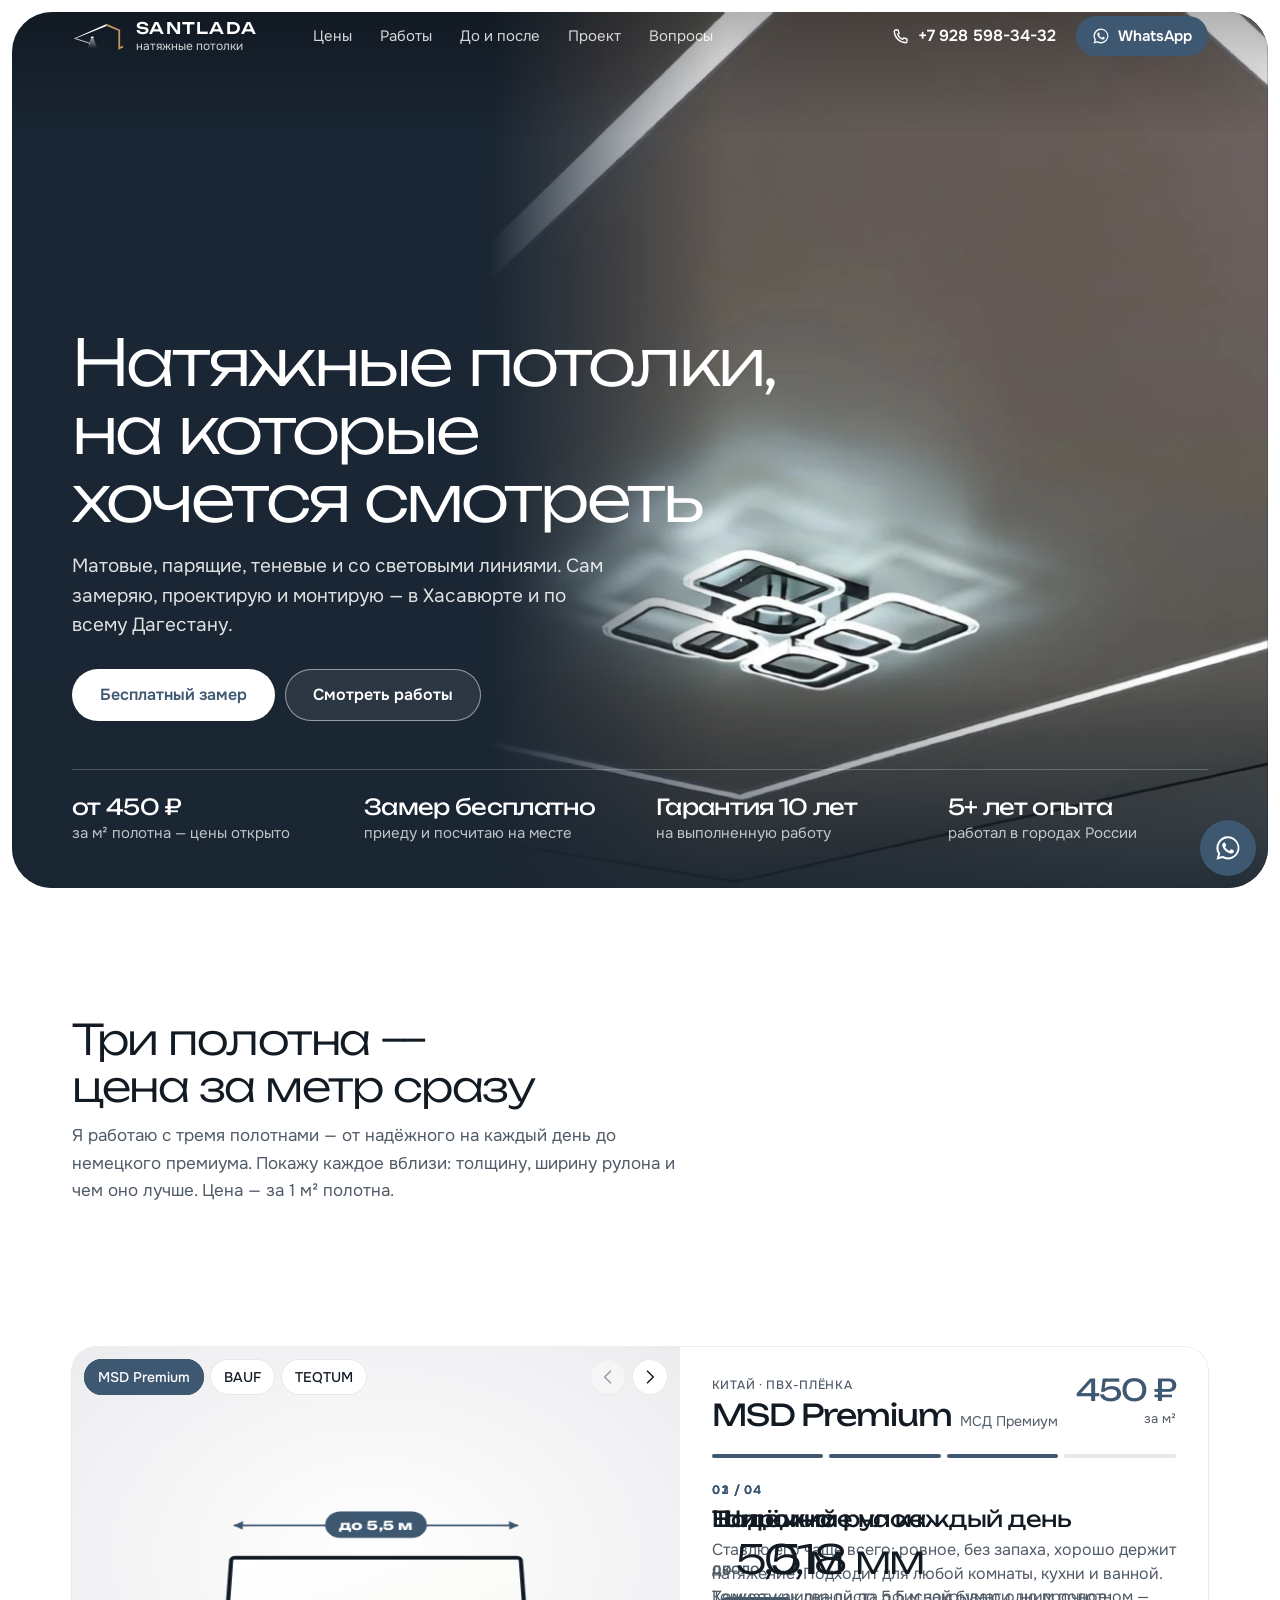
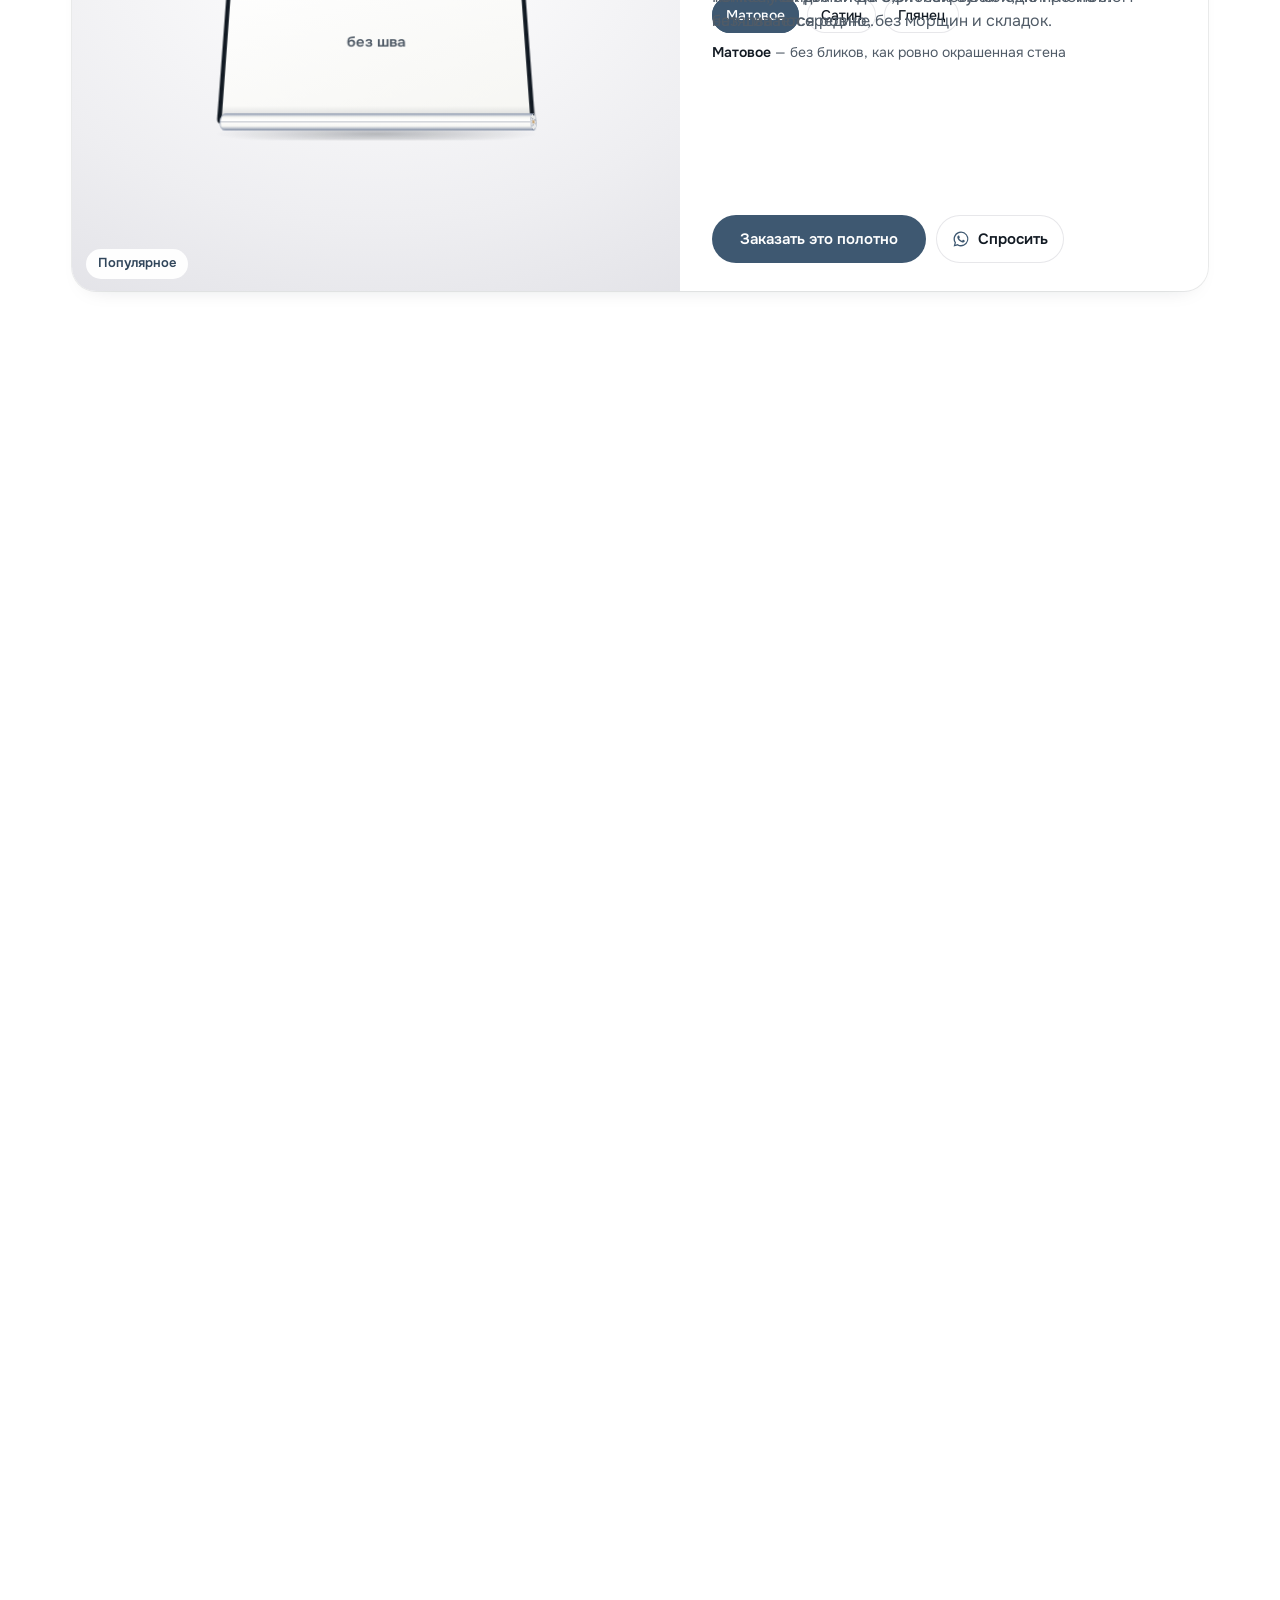
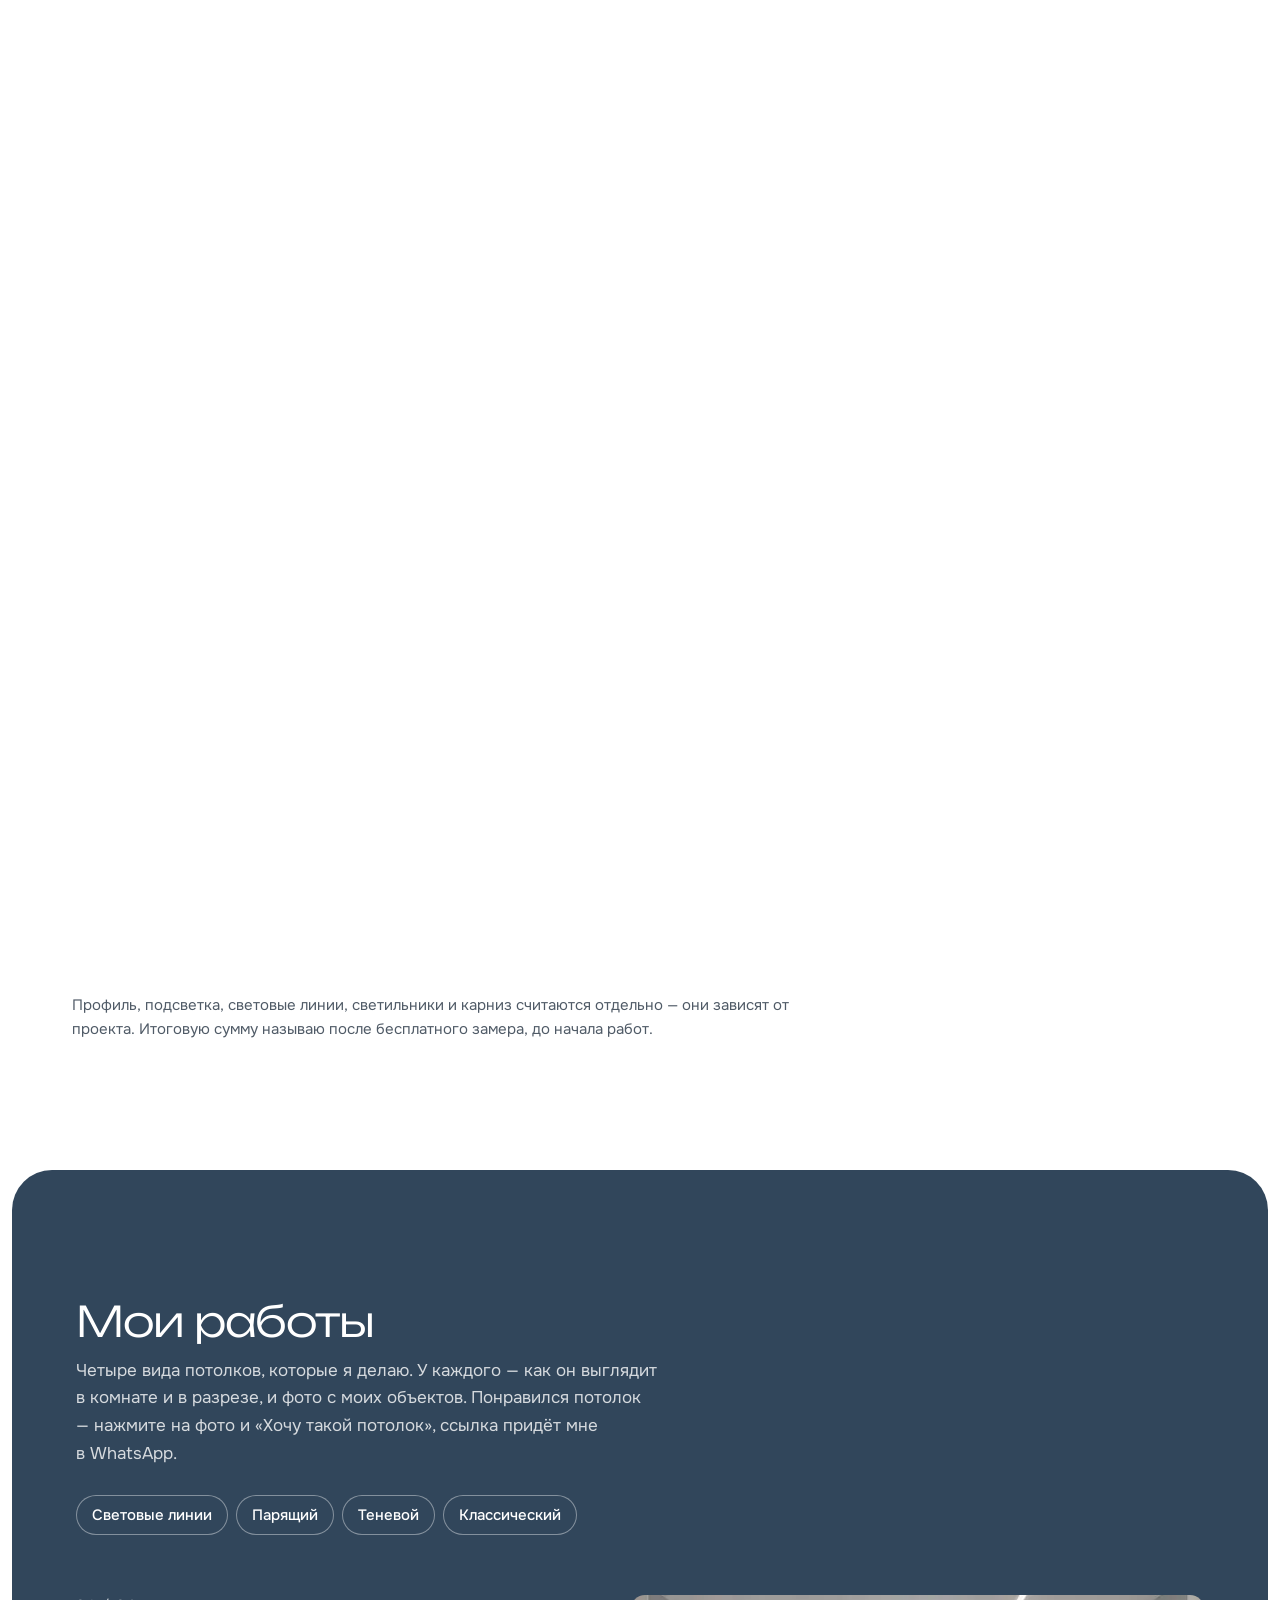
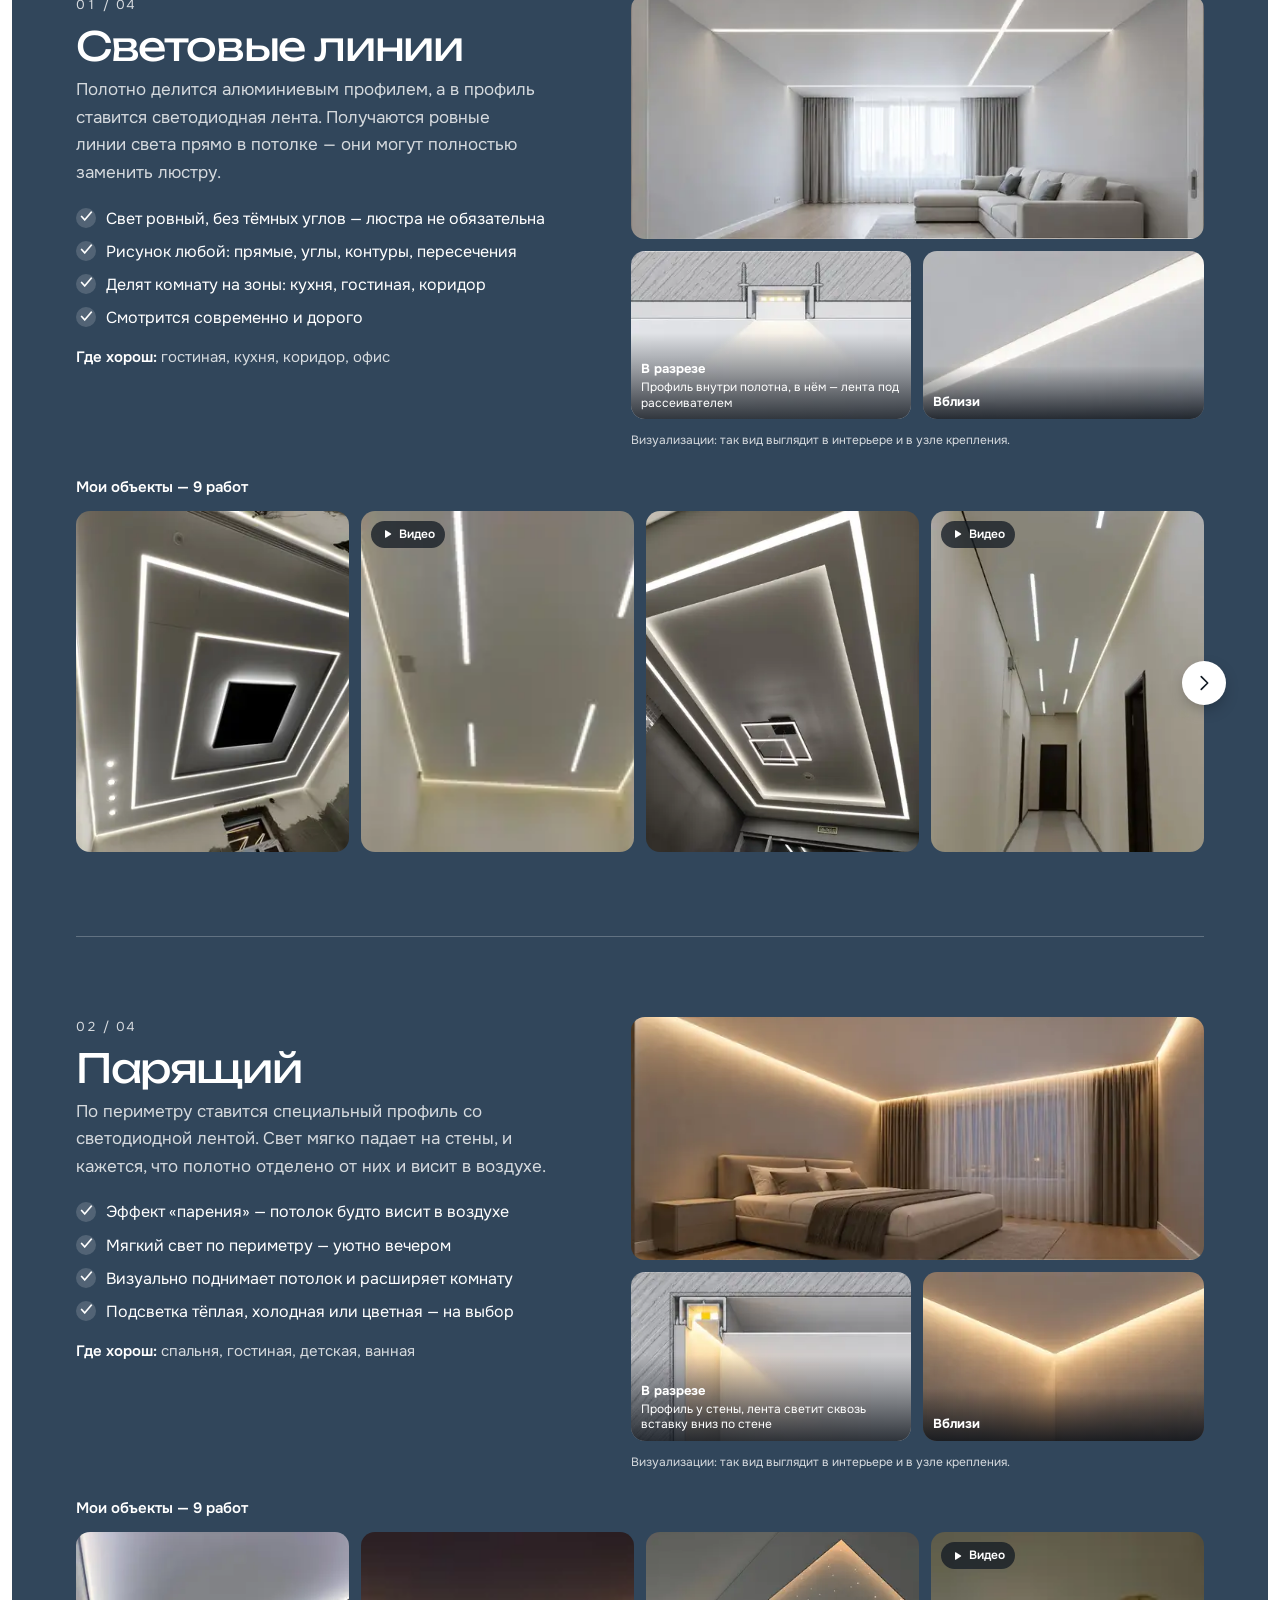
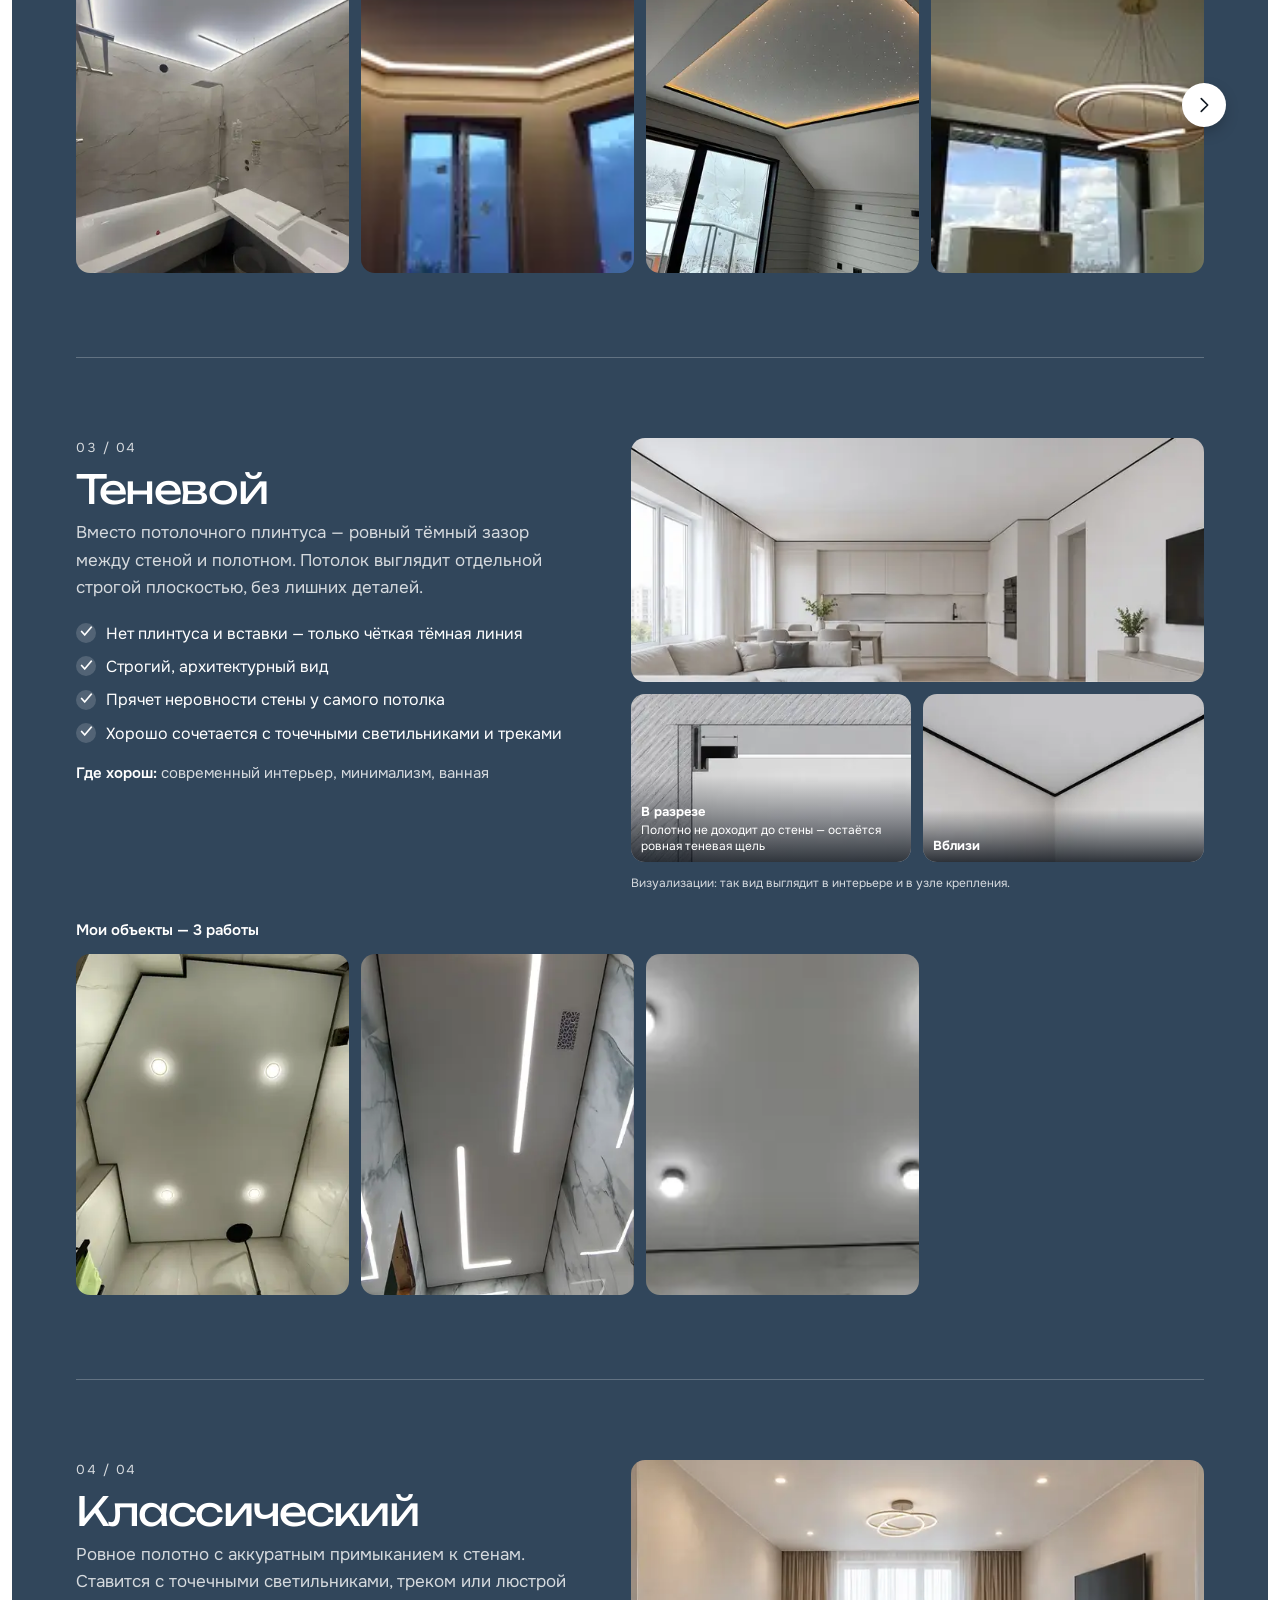
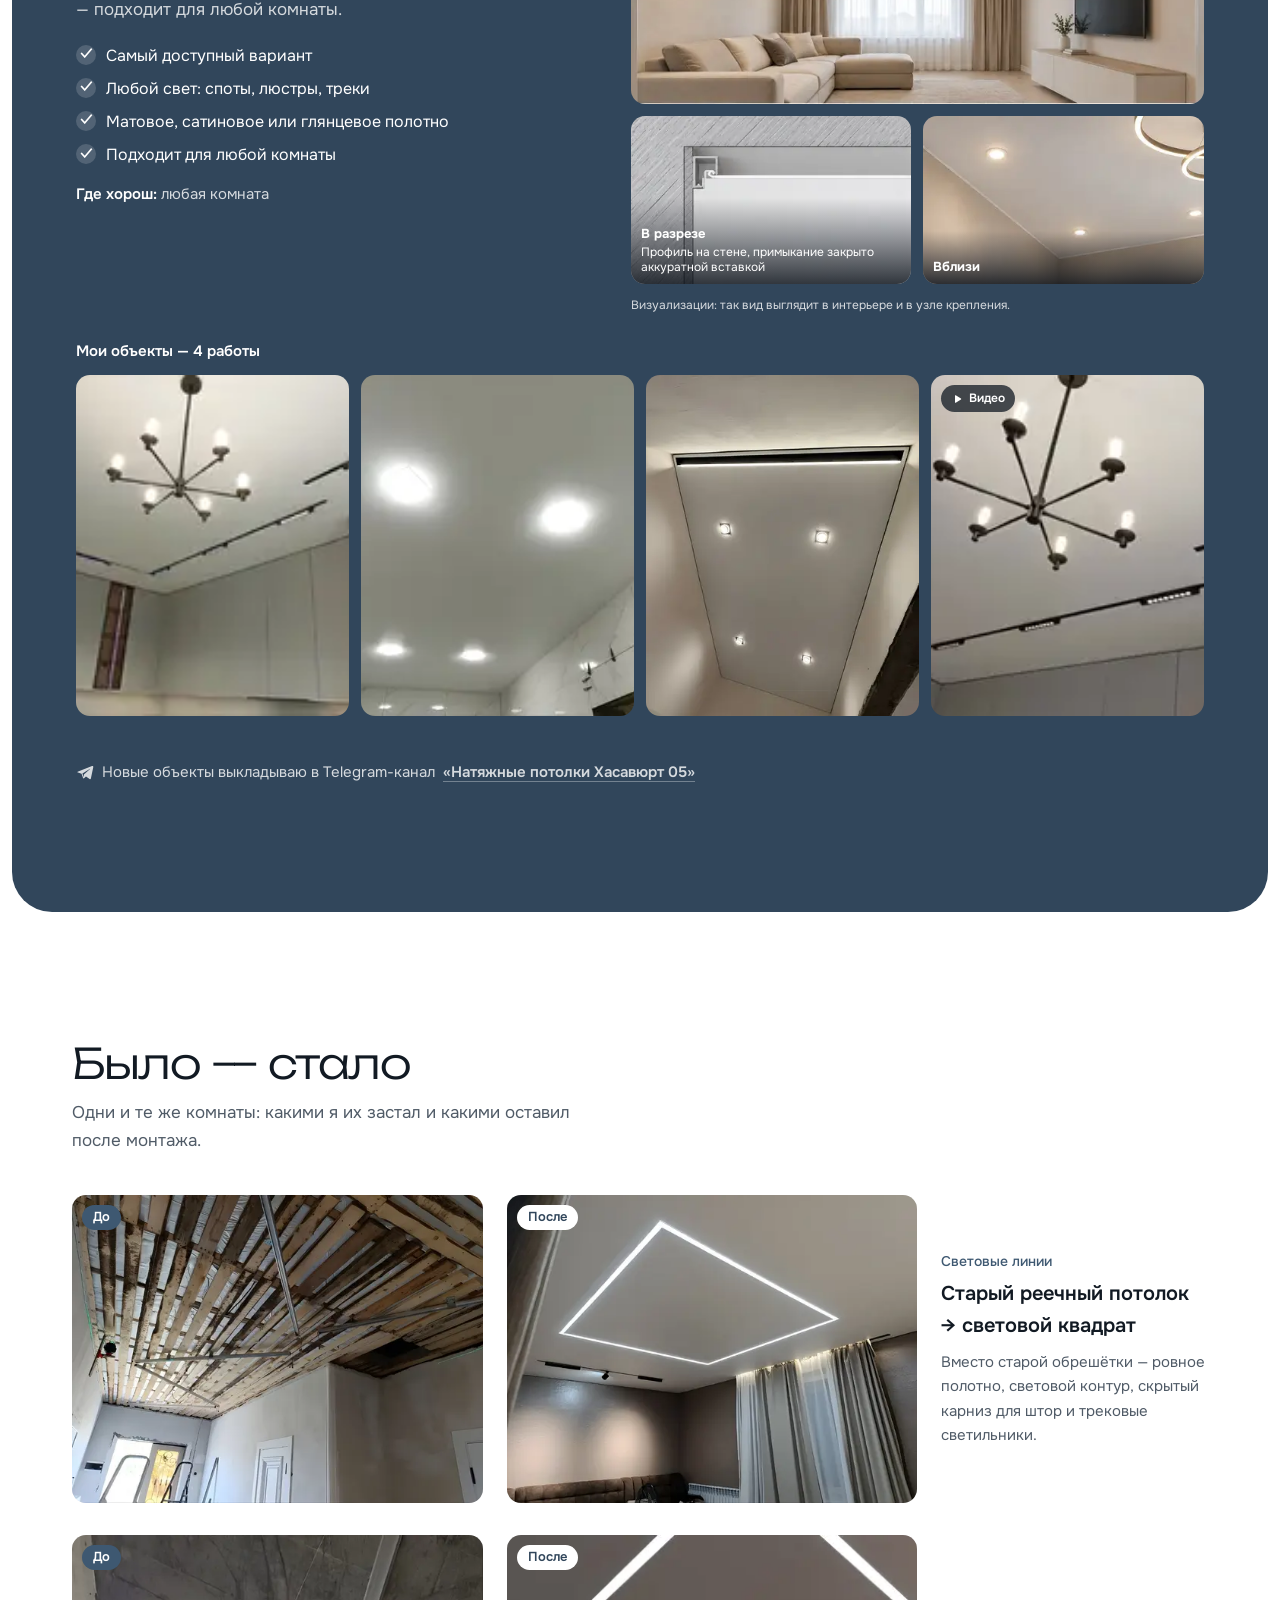
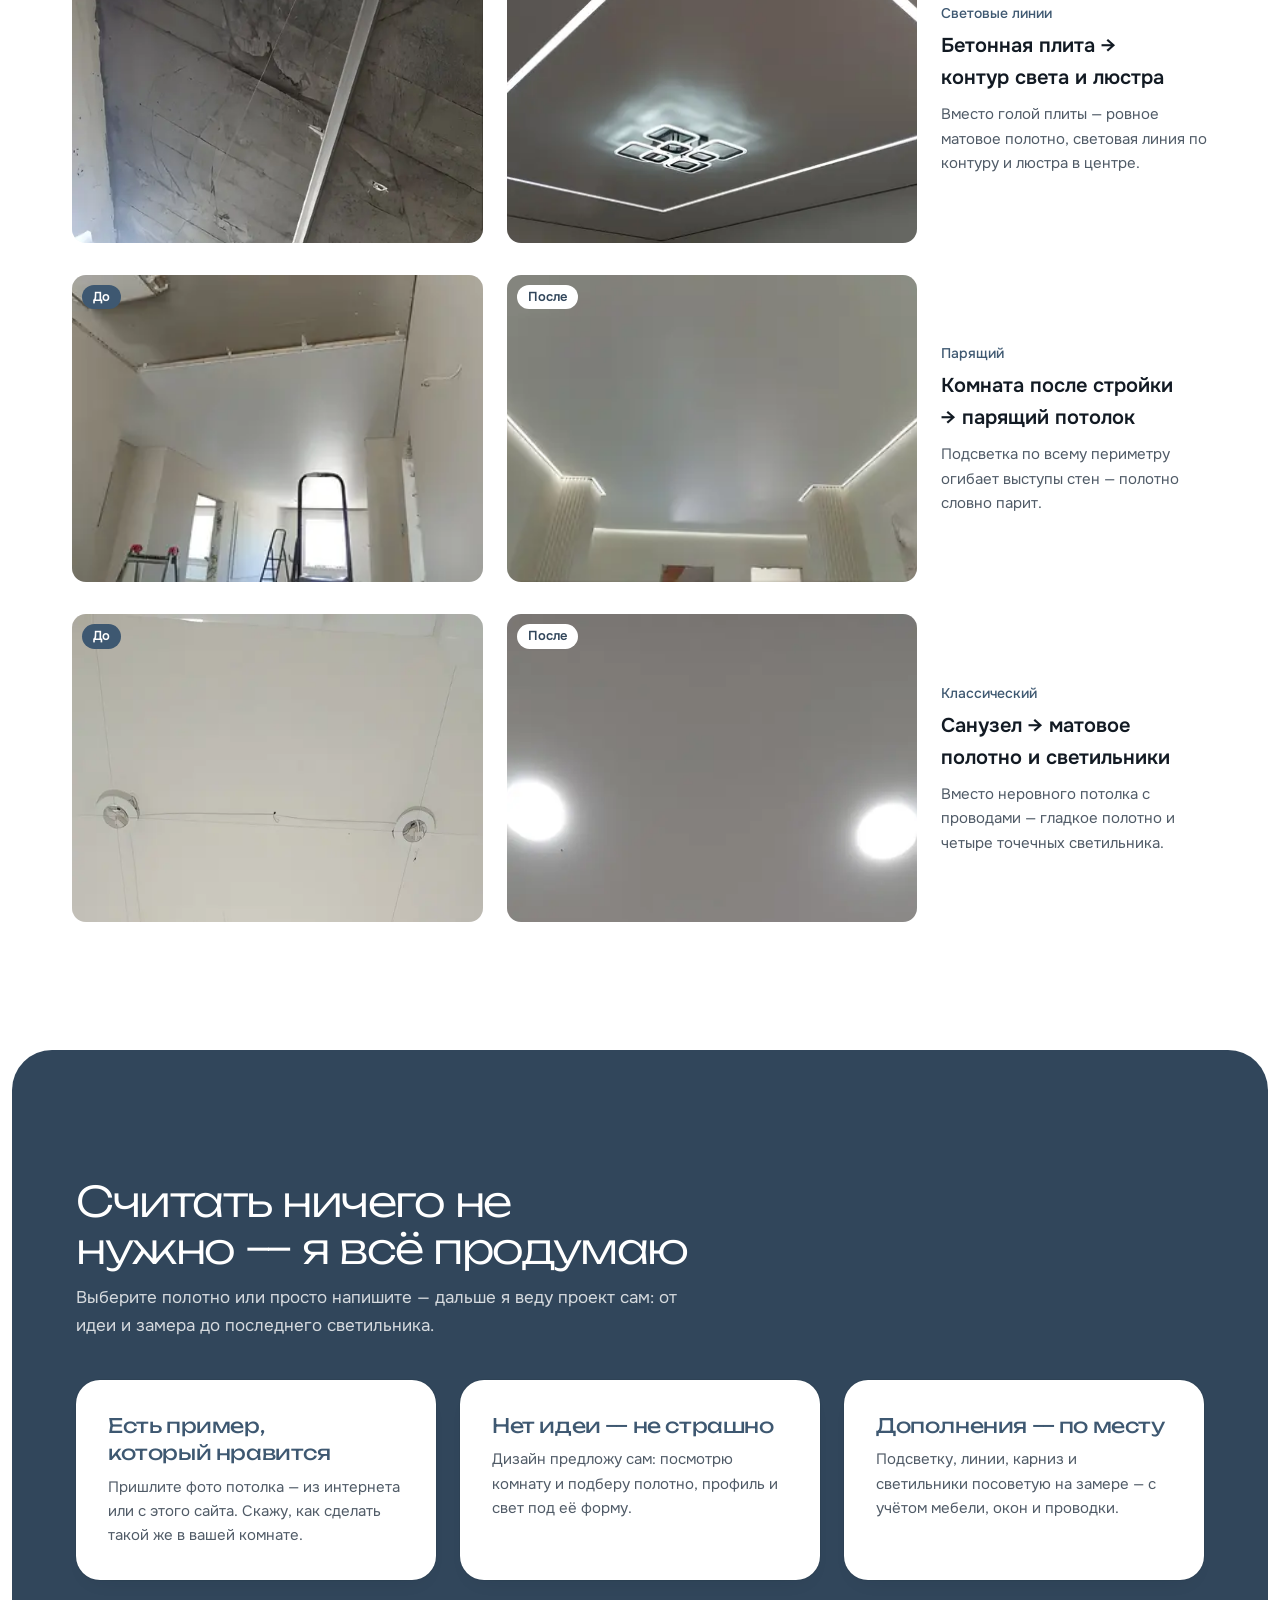
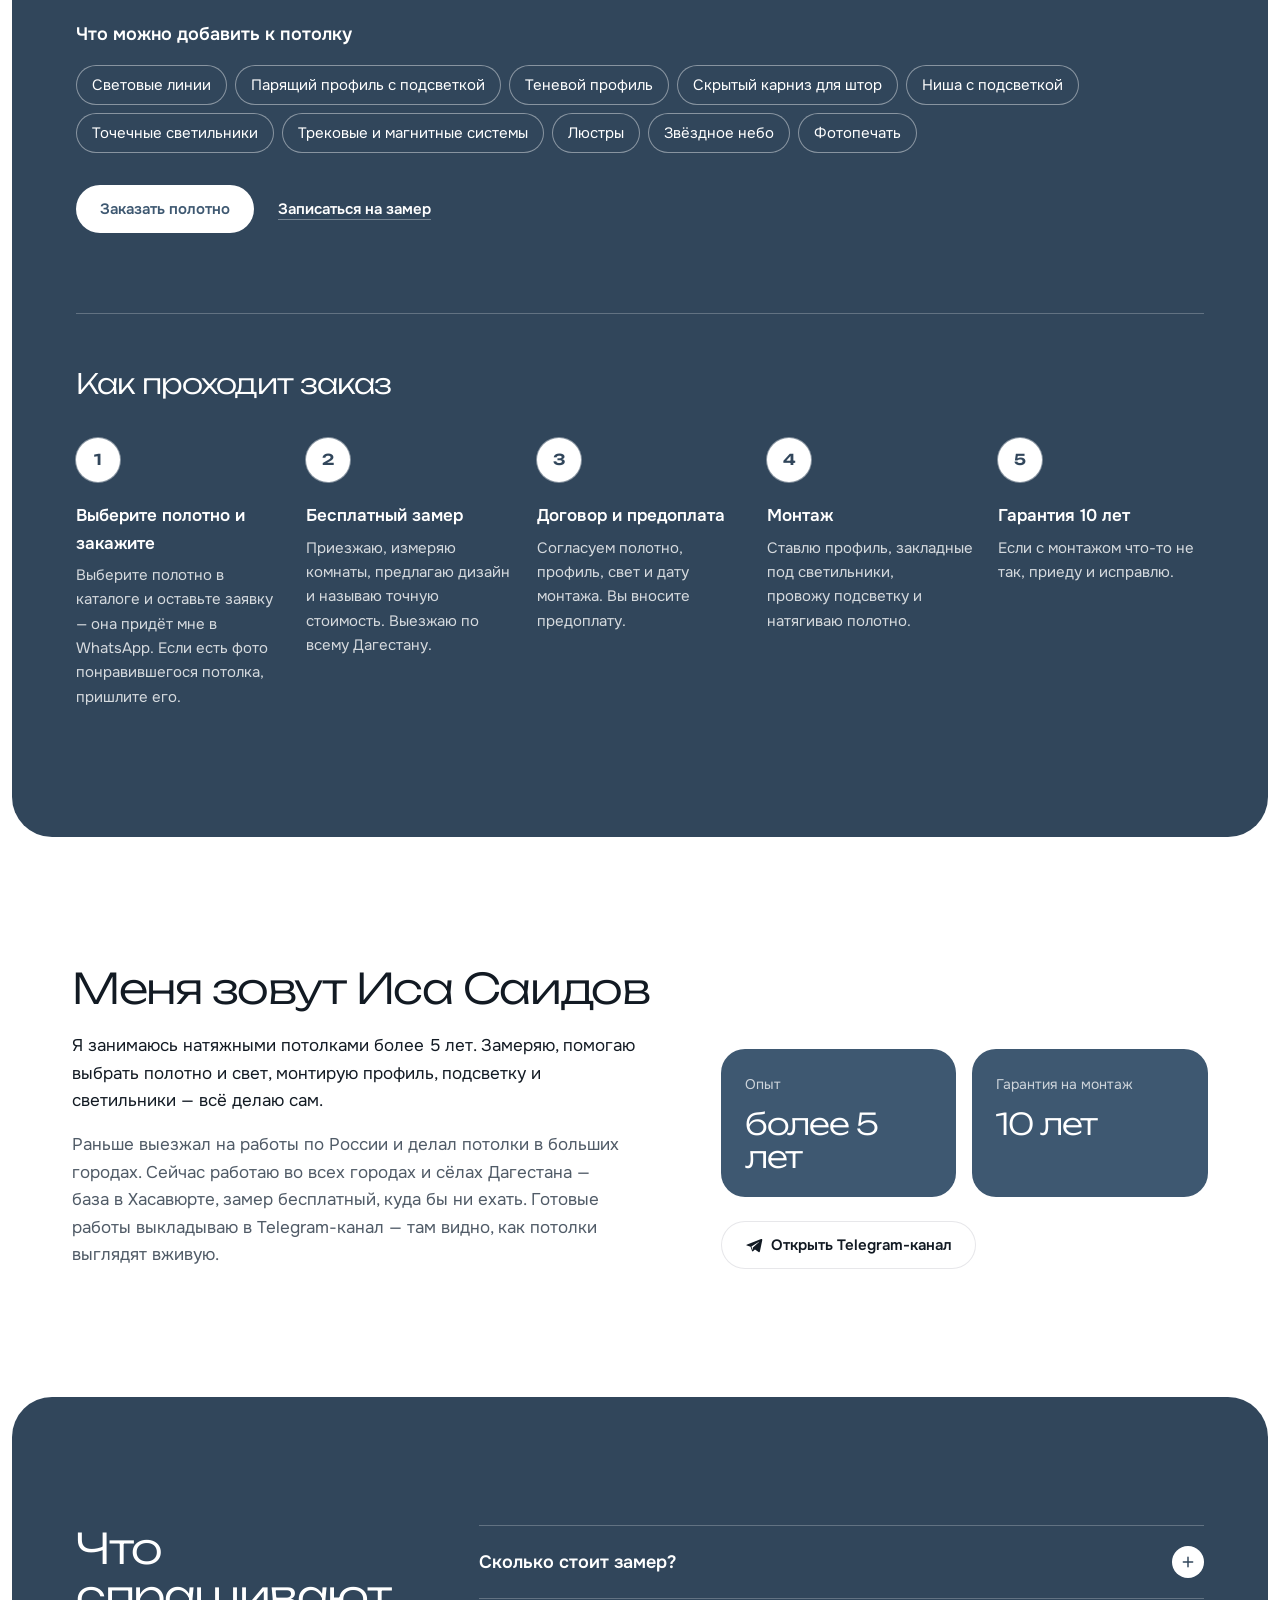
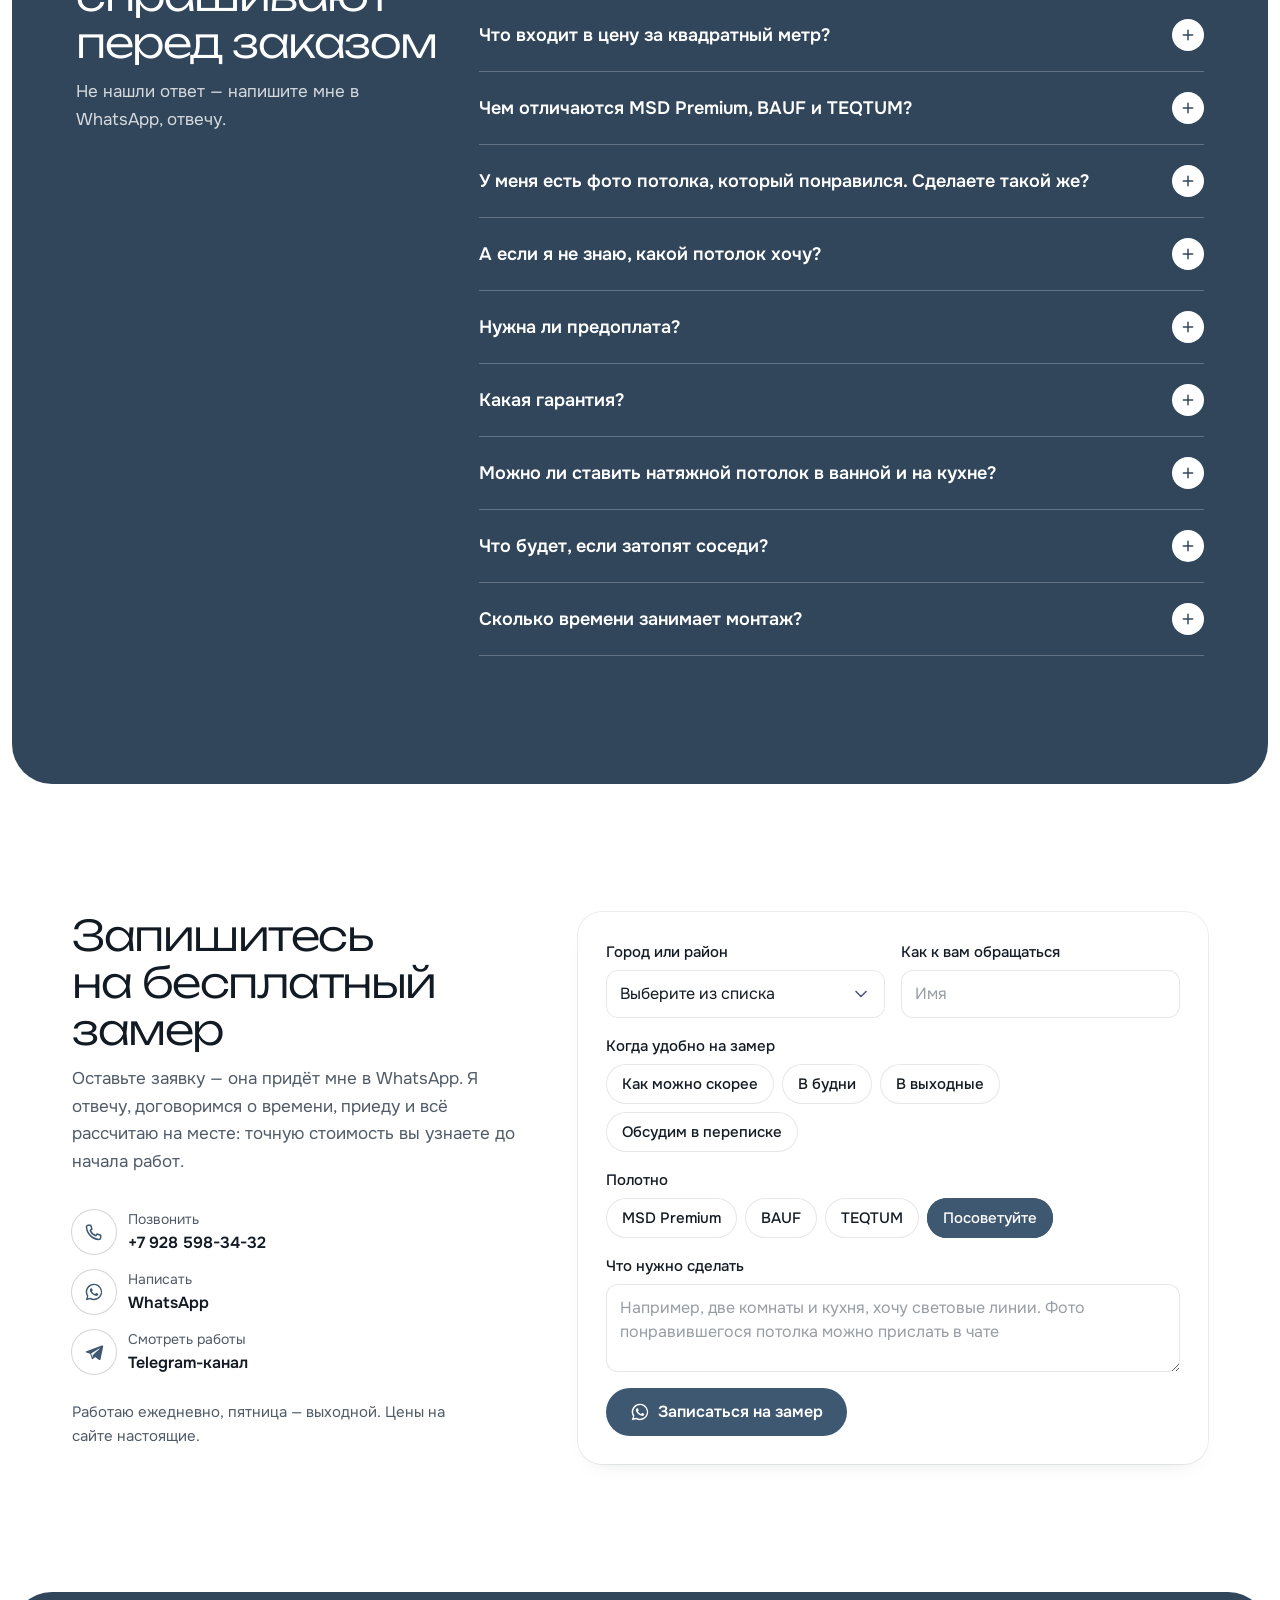
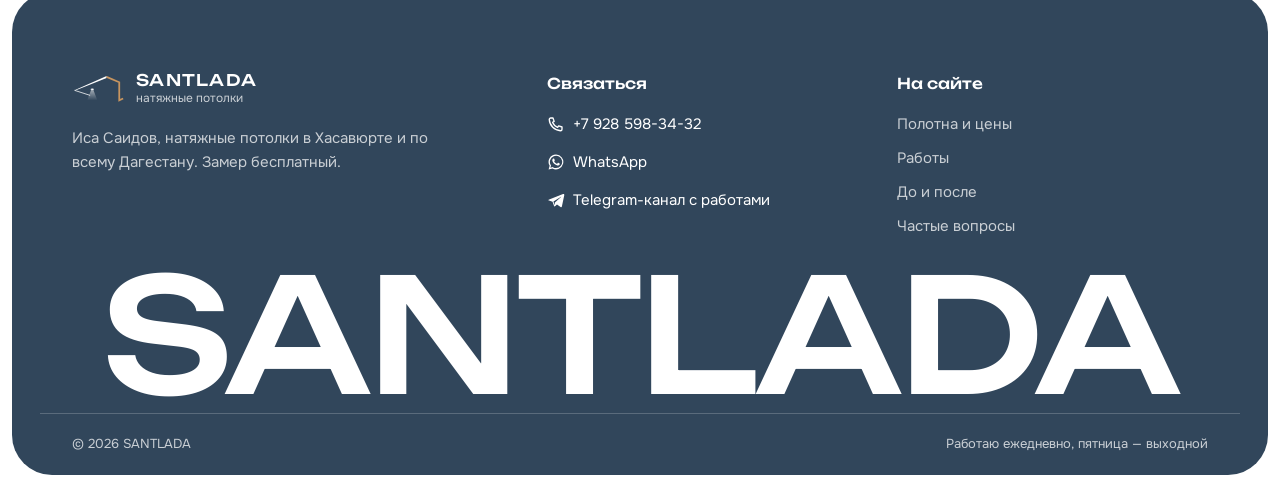
==== commit bf7c690d: "Обновление сайта: визуализации видов потолков, новый дизайн" ====
--- a/index.html
+++ b/index.html
@@ -1,3 +1,9 @@
-<!DOCTYPE html><html lang="ru"><head><meta charset="utf-8"><meta name="viewport" content="width=device-width, initial-scale=1, viewport-fit=cover"><title>Натяжные потолки в Хасавюрте и по Дагестану — SANTLADA</title><meta name="description" content="Парящие, теневые потолки и световые линии. Посмотрите примеры, рассчитайте стоимость онлайн и отправьте заказ мастеру в WhatsApp. Бесплатный замер по всему Дагестану."><link rel="canonical" href="https://santlada.ru/"><meta name="theme-color" content="#fafcff"><meta name="format-detection" content="telephone=no"><script>
+<!DOCTYPE html><html lang="ru"><head><meta charset="utf-8"><meta name="viewport" content="width=device-width, initial-scale=1, viewport-fit=cover"><title>Натяжные потолки в Хасавюрте и по Дагестану — SANTLADA</title><meta name="description" content="Натяжные потолки MSD Premium от 450 ₽, BAUF от 650 ₽, TEQTUM от 1200 ₽ за м². Световые линии, парящие и теневые потолки — работы до и после. Бесплатный замер по всему Дагестану."><link rel="canonical" href="https://santlada.ru/"><meta name="theme-color" content="#ffffff"><meta name="format-detection" content="telephone=no"><script>
       document.documentElement.classList.add('js');
-    </script><link rel="icon" href="/favicon.svg" type="image/svg+xml"><link rel="icon" href="/favicon-48.png" sizes="48x48" type="image/png"><link rel="apple-touch-icon" href="/apple-touch-icon.png"><link rel="manifest" href="/manifest.webmanifest"><link rel="sitemap" href="/sitemap-index.xml"><link rel="preload" href="/_astro/manrope-cyrillic-wght-normal.Dvxsihut.woff2" as="font" type="font/woff2" crossorigin><link rel="preload" href="/_astro/onest-cyrillic-wght-normal.DayYxulF.woff2" as="font" type="font/woff2" crossorigin><meta property="og:type" content="website"><meta property="og:locale" content="ru_RU"><meta property="og:site_name" content="SANTLADA"><meta property="og:title" content="Натяжные потолки в Хасавюрте и по Дагестану — SANTLADA"><meta property="og:description" content="Парящие, теневые потолки и световые линии. Посмотрите примеры, рассчитайте стоимость онлайн и отправьте заказ мастеру в WhatsApp. Бесплатный замер по всему Дагестану."><meta property="og:url" content="https://santlada.ru/"><meta property="og:image" content="https://santlada.ru/og.jpg"><meta property="og:image:width" content="1200"><meta property="og:image:height" content="630"><meta name="twitter:card" content="summary_large_image"><script type="application/ld+json">{"@context":"https://schema.org","@type":"HomeAndConstructionBusiness","name":"SANTLADA — натяжные потолки","alternateName":"Сантлада","description":"Парящие, теневые потолки и световые линии. Посмотрите примеры, рассчитайте стоимость онлайн и отправьте заказ мастеру в WhatsApp. Бесплатный замер по всему Дагестану.","url":"https://santlada.ru","image":"https://santlada.ru/og.jpg","telephone":"+7 928 598-34-32","address":{"@type":"PostalAddress","addressLocality":"Хасавюрт","addressRegion":"Республика Дагестан","addressCountry":"RU"},"areaServed":{"@type":"State","name":"Республика Дагестан"},"sameAs":["https://t.me/SantlaDAl"]}</script><link rel="stylesheet" href="/_astro/Layout.BRQfKQk5.css"></head><body class="pb-[calc(4.5rem+env(safe-area-inset-bottom))] lg:pb-0"><a href="#main" class="sr-only z-[60] rounded-md bg-ink px-4 py-2 text-white focus:not-sr-only focus:fixed focus:top-3 focus:left-3">Перейти к содержанию</a><header class="site-header sticky top-0 z-40 border-b border-line/70 bg-ceiling/90 backdrop-blur-md" data-over><div class="container-page flex h-16 items-center gap-3 lg:h-[4.5rem]"><a href="/" class="group inline-flex items-center gap-2.5 rounded-lg" aria-label="SANTLADA — на главную"><svg width="34" height="34" viewBox="0 0 32 32" aria-hidden="true" class="shrink-0"><rect width="32" height="32" rx="8" fill="#0e1a3a"></rect><rect x="4.5" y="4.5" width="23" height="23" rx="4.5" fill="#fafcff"></rect><path d="M10 22 22 10" stroke="#1d4ed8" stroke-width="3" stroke-linecap="round"></path></svg><span class="flex flex-col leading-none"><span class="font-display text-[1.0625rem] font-medium tracking-[0.14em]">SANTLADA</span><span class="mt-1 text-[0.75rem] text-ink-soft">натяжные потолки</span></span></a><nav class="ml-6 hidden shrink-0 lg:block xl:ml-8" aria-label="Основное меню"><ul class="relative flex items-center gap-1" data-nav><span class="pointer-events-none absolute top-0 left-0 h-full w-0 rounded-lg bg-ink/[0.07] opacity-0 transition-none data-[ready]:transition-[transform,width,opacity] data-[ready]:duration-300 data-[ready]:ease-[cubic-bezier(0.2,0.8,0.2,1)]" aria-hidden="true" data-pill></span><li><a href="#vidy" class="relative block rounded-lg px-3 py-2 text-[0.9375rem] whitespace-nowrap text-ink-soft transition-colors hover:text-ink data-[active]:text-ink aria-[current=page]:font-semibold aria-[current=page]:text-ink">Виды</a></li><li><a href="#raboty" class="relative block rounded-lg px-3 py-2 text-[0.9375rem] whitespace-nowrap text-ink-soft transition-colors hover:text-ink data-[active]:text-ink aria-[current=page]:font-semibold aria-[current=page]:text-ink">Примеры</a></li><li><a href="#calc" class="relative block rounded-lg px-3 py-2 text-[0.9375rem] whitespace-nowrap text-ink-soft transition-colors hover:text-ink data-[active]:text-ink aria-[current=page]:font-semibold aria-[current=page]:text-ink">Расчёт</a></li><li><a href="#kak" class="relative block rounded-lg px-3 py-2 text-[0.9375rem] whitespace-nowrap text-ink-soft transition-colors hover:text-ink data-[active]:text-ink aria-[current=page]:font-semibold aria-[current=page]:text-ink">Как заказать</a></li><li><a href="#voprosy" class="relative block rounded-lg px-3 py-2 text-[0.9375rem] whitespace-nowrap text-ink-soft transition-colors hover:text-ink data-[active]:text-ink aria-[current=page]:font-semibold aria-[current=page]:text-ink">Вопросы</a></li></ul></nav><div class="ml-auto flex items-center gap-2"><a href="tel:+79285983432" class="hidden items-center gap-2 rounded-lg px-3 py-2 font-semibold whitespace-nowrap hover:bg-haze xl:inline-flex"><svg width="18" height="18" viewBox="0 0 24 24" fill="none" stroke="currentColor" stroke-width="1.8" stroke-linecap="round" stroke-linejoin="round" aria-hidden="true" focusable="false"><path d="M5 4h3l1.5 4.5-2 1.3a11 11 0 0 0 6.7 6.7l1.3-2L20 16v3a2 2 0 0 1-2 2A16 16 0 0 1 3 6a2 2 0 0 1 2-2Z"></path></svg>+7 928 598-34-32</a><a href="https://wa.me/79285983432?text=%D0%97%D0%B4%D1%80%D0%B0%D0%B2%D1%81%D1%82%D0%B2%D1%83%D0%B9%D1%82%D0%B5!%20%D0%9F%D0%B8%D1%88%D1%83%20%D1%81%20%D1%81%D0%B0%D0%B9%D1%82%D0%B0%20%D0%BF%D0%BE%20%D0%BF%D0%BE%D0%B2%D0%BE%D0%B4%D1%83%20%D0%BD%D0%B0%D1%82%D1%8F%D0%B6%D0%BD%D0%BE%D0%B3%D0%BE%20%D0%BF%D0%BE%D1%82%D0%BE%D0%BB%D0%BA%D0%B0." target="_blank" rel="noopener" class="btn-wa hidden min-h-10 px-4 md:inline-flex lg:hidden xl:inline-flex"><svg width="18" height="18" viewBox="0 0 24 24" fill="currentColor" aria-hidden="true" focusable="false"><path d="M12.04 2a9.9 9.9 0 0 0-8.5 15l-1.4 5 5.1-1.34A9.9 9.9 0 1 0 12.04 2Zm0 18.1a8.2 8.2 0 0 1-4.18-1.15l-.3-.18-3.03.8.81-2.95-.2-.31a8.2 8.2 0 1 1 6.9 3.79Zm4.5-6.14c-.25-.12-1.46-.72-1.69-.8-.23-.08-.39-.12-.56.12-.16.25-.64.8-.78.97-.15.16-.29.18-.54.06a6.7 6.7 0 0 1-1.97-1.22 7.4 7.4 0 0 1-1.37-1.7c-.14-.25-.01-.38.11-.5.11-.11.25-.29.37-.43.13-.15.17-.25.25-.42.08-.16.04-.31-.02-.43-.06-.13-.56-1.34-.76-1.84-.2-.48-.4-.41-.56-.42h-.47a.9.9 0 0 0-.66.31 2.76 2.76 0 0 0-.86 2.06 4.8 4.8 0 0 0 1 2.55c.13.16 1.75 2.67 4.24 3.75.59.25 1.05.4 1.41.52.6.19 1.13.16 1.56.1.47-.07 1.46-.6 1.67-1.18.2-.58.2-1.07.14-1.18-.06-.1-.22-.16-.47-.29Z"></path></svg>WhatsApp</a><style>astro-island,astro-slot,astro-static-slot{display:contents}</style><script>(function(){let e=async e=>{await(await e())()};(self.Astro||(self.Astro={})).load=e,window.dispatchEvent(new Event(`astro:load`))})();</script><script>(function(){function e(t){"@babel/helpers - typeof";return e=typeof Symbol==`function`&&typeof Symbol.iterator==`symbol`?function(e){return typeof e}:function(e){return e&&typeof Symbol==`function`&&e.constructor===Symbol&&e!==Symbol.prototype?`symbol`:typeof e},e(t)}function t(t,n){if(e(t)!=`object`||!t)return t;var r=t[Symbol.toPrimitive];if(r!==void 0){var i=r.call(t,n||`default`);if(e(i)!=`object`)return i;throw TypeError(`@@toPrimitive must return a primitive value.`)}return(n===`string`?String:Number)(t)}function n(n){var r=t(n,`string`);return e(r)==`symbol`?r:r+``}function r(e,t,r){return(t=n(t))in e?Object.defineProperty(e,t,{value:r,enumerable:!0,configurable:!0,writable:!0}):e[t]=r,e}let i=/* @__PURE__ */ new Set([`__proto__`,`constructor`,`prototype`]);{let e={0:e=>a(e),1:e=>n(e),2:e=>new RegExp(e),3:e=>new Date(e),4:e=>new Map(n(e)),5:e=>new Set(n(e)),6:e=>BigInt(e),7:e=>new URL(e),8:e=>new Uint8Array(e),9:e=>new Uint16Array(e),10:e=>new Uint32Array(e),11:e=>1/0*e},t=t=>{let[n,r]=t;return n in e?e[n](r):void 0},n=e=>e.map(t),a=e=>typeof e!=`object`||!e?e:Object.fromEntries(Object.entries(e).map(([e,n])=>[e,t(n)]));class o extends HTMLElement{constructor(...e){super(...e),r(this,`Component`,void 0),r(this,`hydrator`,void 0),r(this,`hydrate`,async()=>{var e;if(!this.hydrator||!this.isConnected)return;let t=(e=this.parentElement)==null?void 0:e.closest(`astro-island[ssr]`);if(t){t.addEventListener(`astro:hydrate`,this.hydrate,{once:!0});return}let n=this.querySelectorAll(`astro-slot`),r={},i=this.querySelectorAll(`template[data-astro-template]`);for(let e of i){let t=e.closest(this.tagName);t!=null&&t.isSameNode(this)&&(r[e.getAttribute(`data-astro-template`)||`default`]=e.innerHTML,e.remove())}for(let e of n){let t=e.closest(this.tagName);t!=null&&t.isSameNode(this)&&(r[e.getAttribute(`name`)||`default`]=e.innerHTML)}let o;try{o=this.hasAttribute(`props`)?a(JSON.parse(this.getAttribute(`props`))):{}}catch(e){let t=this.getAttribute(`component-url`)||`<unknown>`,n=this.getAttribute(`component-export`);throw n&&(t+=` (export ${n})`),console.error(`[hydrate] Error parsing props for component ${t}`,this.getAttribute(`props`),e),e}await this.hydrator(this)(this.Component,o,r,{client:this.getAttribute(`client`)}),this.removeAttribute(`ssr`),this.dispatchEvent(new CustomEvent(`astro:hydrate`))}),r(this,`unmount`,()=>{this.isConnected||this.dispatchEvent(new CustomEvent(`astro:unmount`))})}disconnectedCallback(){document.removeEventListener(`astro:after-swap`,this.unmount),document.addEventListener(`astro:after-swap`,this.unmount,{once:!0})}connectedCallback(){if(!this.hasAttribute(`await-children`)||document.readyState===`interactive`||document.readyState===`complete`)this.childrenConnectedCallback();else{let e=()=>{document.removeEventListener(`DOMContentLoaded`,e),t.disconnect(),this.childrenConnectedCallback()},t=new MutationObserver(()=>{var t;((t=this.lastChild)==null?void 0:t.nodeType)===Node.COMMENT_NODE&&this.lastChild.nodeValue===`astro:end`&&(this.lastChild.remove(),e())});t.observe(this,{childList:!0}),document.addEventListener(`DOMContentLoaded`,e)}}async childrenConnectedCallback(){let e=this.getAttribute(`before-hydration-url`);e&&await import(e),this.start()}getRetryImportUrl(e){let t=new URL(e,document.baseURI);return t.searchParams.set(`astro-retry`,Date.now().toString()),t.toString()}async importWithRetry(e){try{return await import(e)}catch(t){return await new Promise(e=>setTimeout(e,1e3)),import(this.getRetryImportUrl(e))}}handleHydrationError(e){let t=this.getAttribute(`component-url`),n=new CustomEvent(`astro:hydration-error`,{cancelable:!0,bubbles:!0,composed:!0,detail:{error:e,componentUrl:t}});this.dispatchEvent(n)&&console.error(`[astro-island] Error hydrating ${t}`,e)}async start(){let e=JSON.parse(this.getAttribute(`opts`)),t=this.getAttribute(`client`);if(Astro[t]===void 0){window.addEventListener(`astro:${t}`,()=>this.start(),{once:!0});return}try{await Astro[t](async()=>{let e=this.getAttribute(`renderer-url`);try{let[t,{default:n}]=await Promise.all([this.importWithRetry(this.getAttribute(`component-url`)),e?this.importWithRetry(e):Promise.resolve({default:()=>()=>{}})]),r=this.getAttribute(`component-export`)||`default`;if(r.includes(`.`)){this.Component=t;for(let e of r.split(`.`)){if(i.has(e)||!this.Component||typeof this.Component!=`object`&&typeof this.Component!=`function`||!Object.hasOwn(this.Component,e))throw Error(`Invalid component export path: ${r}`);this.Component=this.Component[e]}}else{if(i.has(r))throw Error(`Invalid component export path: ${r}`);this.Component=t[r]}return this.hydrator=n,this.hydrate}catch(e){return this.handleHydrationError(e),()=>{}}},e,this)}catch(e){this.handleHydrationError(e)}}attributeChangedCallback(){this.hydrate()}}r(o,`observedAttributes`,[`props`]),customElements.get(`astro-island`)||customElements.define(`astro-island`,o)}})();</script><astro-island uid="Z1ngESj" prefix="r26" component-url="/_astro/CartButton.LYUgIh2D.js" component-export="default" renderer-url="/_astro/client.EoSUrE1U.js" props="{}" ssr client="load" opts="{&quot;name&quot;:&quot;CartButton&quot;,&quot;value&quot;:true}" await-children><button type="button" class="hdr-btn relative inline-flex min-h-11 items-center gap-2 rounded-lg px-3 ring-1 ring-line ring-inset transition-colors hover:bg-haze" aria-label="Заказ пуст"><svg width="20" height="20" viewBox="0 0 24 24" fill="none" stroke="currentColor" stroke-width="1.8" stroke-linecap="round" stroke-linejoin="round" aria-hidden="true" focusable="false"><path d="M5 8h14l-1 12H6L5 8Z"></path><path d="M9 8V6.5a3 3 0 0 1 6 0V8"></path></svg><span class="hidden text-[0.9375rem] font-semibold sm:inline">Заказ</span></button><!--astro:end--></astro-island><button type="button" class="hdr-btn inline-flex size-11 items-center justify-center rounded-lg ring-1 ring-line ring-inset hover:bg-haze lg:hidden" aria-expanded="false" aria-controls="mobile-nav" aria-label="Открыть меню" data-menu-toggle><svg width="22" height="22" viewBox="0 0 24 24" fill="none" stroke="currentColor" stroke-width="1.8" stroke-linecap="round" stroke-linejoin="round" aria-hidden="true" focusable="false"><path d="M4 7h16M4 12h16M4 17h16"></path></svg></button></div></div><nav id="mobile-nav" class="border-t border-line bg-plane lg:hidden" aria-label="Меню" hidden><ul class="container-page grid gap-1 py-3"><li><a href="#vidy" class="block rounded-lg px-3 py-3 text-[1.0625rem] font-medium hover:bg-haze" data-menu-link>Виды</a></li><li><a href="#raboty" class="block rounded-lg px-3 py-3 text-[1.0625rem] font-medium hover:bg-haze" data-menu-link>Примеры</a></li><li><a href="#calc" class="block rounded-lg px-3 py-3 text-[1.0625rem] font-medium hover:bg-haze" data-menu-link>Расчёт</a></li><li><a href="#kak" class="block rounded-lg px-3 py-3 text-[1.0625rem] font-medium hover:bg-haze" data-menu-link>Как заказать</a></li><li><a href="#voprosy" class="block rounded-lg px-3 py-3 text-[1.0625rem] font-medium hover:bg-haze" data-menu-link>Вопросы</a></li><li><a href="#kontakty" class="block rounded-lg px-3 py-3 text-[1.0625rem] font-medium hover:bg-haze" data-menu-link>Контакты</a></li><li class="mt-2 flex flex-wrap gap-2 px-3 pb-2"><a href="tel:+79285983432" class="btn-ghost flex-1"><svg width="18" height="18" viewBox="0 0 24 24" fill="none" stroke="currentColor" stroke-width="1.8" stroke-linecap="round" stroke-linejoin="round" aria-hidden="true" focusable="false"><path d="M5 4h3l1.5 4.5-2 1.3a11 11 0 0 0 6.7 6.7l1.3-2L20 16v3a2 2 0 0 1-2 2A16 16 0 0 1 3 6a2 2 0 0 1 2-2Z"></path></svg>+7 928 598-34-32</a><a href="https://wa.me/79285983432?text=%D0%97%D0%B4%D1%80%D0%B0%D0%B2%D1%81%D1%82%D0%B2%D1%83%D0%B9%D1%82%D0%B5!%20%D0%9F%D0%B8%D1%88%D1%83%20%D1%81%20%D1%81%D0%B0%D0%B9%D1%82%D0%B0%20%D0%BF%D0%BE%20%D0%BF%D0%BE%D0%B2%D0%BE%D0%B4%D1%83%20%D0%BD%D0%B0%D1%82%D1%8F%D0%B6%D0%BD%D0%BE%D0%B3%D0%BE%20%D0%BF%D0%BE%D1%82%D0%BE%D0%BB%D0%BA%D0%B0." target="_blank" rel="noopener" class="btn-wa flex-1"><svg width="18" height="18" viewBox="0 0 24 24" fill="currentColor" aria-hidden="true" focusable="false"><path d="M12.04 2a9.9 9.9 0 0 0-8.5 15l-1.4 5 5.1-1.34A9.9 9.9 0 1 0 12.04 2Zm0 18.1a8.2 8.2 0 0 1-4.18-1.15l-.3-.18-3.03.8.81-2.95-.2-.31a8.2 8.2 0 1 1 6.9 3.79Zm4.5-6.14c-.25-.12-1.46-.72-1.69-.8-.23-.08-.39-.12-.56.12-.16.25-.64.8-.78.97-.15.16-.29.18-.54.06a6.7 6.7 0 0 1-1.97-1.22 7.4 7.4 0 0 1-1.37-1.7c-.14-.25-.01-.38.11-.5.11-.11.25-.29.37-.43.13-.15.17-.25.25-.42.08-.16.04-.31-.02-.43-.06-.13-.56-1.34-.76-1.84-.2-.48-.4-.41-.56-.42h-.47a.9.9 0 0 0-.66.31 2.76 2.76 0 0 0-.86 2.06 4.8 4.8 0 0 0 1 2.55c.13.16 1.75 2.67 4.24 3.75.59.25 1.05.4 1.41.52.6.19 1.13.16 1.56.1.47-.07 1.46-.6 1.67-1.18.2-.58.2-1.07.14-1.18-.06-.1-.22-.16-.47-.29Z"></path></svg>WhatsApp</a></li></ul></nav></header><script type="module">var e=document.querySelector(`.site-header[data-over]`);if(e){let t=()=>e.toggleAttribute(`data-scrolled`,window.scrollY>8);t(),window.addEventListener(`scroll`,t,{passive:!0})}var t=document.querySelector(`[data-nav]`),n=t?.querySelector(`[data-pill]`);if(t&&n){let e=Array.from(t.querySelectorAll(`a`)),r=e.find(e=>e.getAttribute(`aria-current`)===`page`)??null,i=null,a=null,o=!1,s=()=>{let t=i??r??a;e.forEach(e=>e.toggleAttribute(`data-active`,e===t)),!t||!t.offsetWidth?n.style.opacity=`0`:(n.style.width=`${t.offsetWidth}px`,n.style.transform=`translateX(${t.offsetLeft}px)`,n.style.opacity=`1`,o||=(n.offsetWidth,n.setAttribute(`data-ready`,``),!0))};e.forEach(e=>{e.addEventListener(`pointerenter`,()=>(i=e,s())),e.addEventListener(`focus`,()=>(i=e,s())),e.addEventListener(`blur`,()=>(i=null,s()))}),t.addEventListener(`pointerleave`,()=>(i=null,s()));let c=new Map(e.filter(e=>e.pathname===location.pathname&&e.hash).map(e=>[e.hash.slice(1),e]));if(c.size&&`IntersectionObserver`in window){let e=new IntersectionObserver(e=>{for(let t of e){let e=c.get(t.target.id)??null;t.isIntersecting?a=e:a===e&&(a=null)}s()},{rootMargin:`-45% 0px -50% 0px`});document.querySelectorAll(`.page[id]`).forEach(t=>e.observe(t))}new ResizeObserver(s).observe(t),document.fonts?.ready.then(s),s()}var r=document.querySelector(`[data-menu-toggle]`),i=document.getElementById(`mobile-nav`),a=e=>{r&&i&&(i.hidden=!e,r.setAttribute(`aria-expanded`,String(e)),r.setAttribute(`aria-label`,e?`Закрыть меню`:`Открыть меню`))};r?.addEventListener(`click`,()=>a(i?.hidden??!1)),i?.querySelectorAll(`[data-menu-link]`).forEach(e=>e.addEventListener(`click`,()=>a(!1))),document.addEventListener(`keydown`,e=>{e.key===`Escape`&&i&&!i.hidden&&(a(!1),r?.focus())});</script><main id="main"><section class="hero"><img src="/_astro/ceiling.ByOULT4H_c2jbl.webp" srcset="/_astro/ceiling.ByOULT4H_ZY6QkB.webp 640w, /_astro/ceiling.ByOULT4H_Z1oq5fb.webp 1024w, /_astro/ceiling.ByOULT4H_c2jbl.webp 1600w" alt sizes="100vw" loading="eager" fetchpriority="high" decoding="async" width="1600" height="528" class="hero-photo"><div class="container-page hero-body"><h1><span class="sr-only">SANTLADA — Натяжные потолки в Хасавюрте и по всему Дагестану</span><span class="hero-brand" aria-hidden="true"><span class="hero-char" style="--i:0">S</span><span class="hero-char" style="--i:1">A</span><span class="hero-char" style="--i:2">N</span><span class="hero-char" style="--i:3">T</span><span class="hero-char" style="--i:4">L</span><span class="hero-char" style="--i:5">A</span><span class="hero-char" style="--i:6">D</span><span class="hero-char" style="--i:7">A</span></span><span class="hero-lead" aria-hidden="true"><span class="hero-word" style="--i:0">Натяжные</span> <span class="hero-word" style="--i:1">потолки</span> <span class="hero-word" style="--i:2">в Хасавюрте</span> <span class="hero-word" style="--i:3">и по всему Дагестану</span> </span></h1><div class="hero-actions"><a href="#calc" data-calc data-magnet class="btn-primary btn-shine hero-cta">Рассчитать стоимость</a><a href="#raboty" class="btn-ghost hero-more">Смотреть работы</a></div></div></section><section id="vidy" class="page page-full" data-tone="deep" data-fx="curtain-up" data-reveal aria-labelledby="vidy-title"><div class="container-page vidy-inner" data-vidy style="--n:4"><div class="vidy-head" data-rise><div><h2 id="vidy-title" class="h-section">Виды потолков</h2><p class="lead mt-3">Цены — за квадратный метр вместе с монтажом. Точную сумму Иса назовёт после бесплатного замера.</p></div><div class="vidy-controls"><p class="vidy-count" aria-live="polite"><b data-vidy-count>01</b>/ 04</p><button type="button" class="vidy-arrow" data-vidy-prev aria-label="Предыдущий вид" disabled><svg width="22" height="22" viewBox="0 0 24 24" fill="none" stroke="currentColor" stroke-width="1.8" stroke-linecap="round" stroke-linejoin="round" aria-hidden="true" focusable="false"><path d="m15 5-7 7 7 7"></path></svg></button><button type="button" class="vidy-arrow" data-vidy-next aria-label="Следующий вид"><svg width="22" height="22" viewBox="0 0 24 24" fill="none" stroke="currentColor" stroke-width="1.8" stroke-linecap="round" stroke-linejoin="round" aria-hidden="true" focusable="false"><path d="m9 5 7 7-7 7"></path></svg></button></div></div><div class="vidy-slides" role="group" aria-roledescription="carousel" aria-label="Виды потолков" data-rise="zoom"><article class="vidy-slide" data-vidy-slide data-state="active" role="group" aria-roledescription="slide" aria-label="1 из 4: Световые линии"><div class="vidy-media"><img src="/_astro/hall-lines.DK6pn7tu_Z1pjp6i.webp" srcset="/_astro/hall-lines.DK6pn7tu_1dPWaK.webp 640w, /_astro/hall-lines.DK6pn7tu_Z1st9LU.webp 960w, /_astro/hall-lines.DK6pn7tu_BcM7o.webp 1280w" alt="Световые линии" sizes="(min-width: 1024px) 700px, (min-width: 640px) 90vw, 100vw" loading="eager" draggable="false" decoding="async" width="1600" height="1068" class="vidy-img"></div><div class="vidy-info"><p class="vidy-eyebrow" style="--i:0">01 · Линии света прямо в полотне</p><h3 class="vidy-title" style="--i:1">Световые линии</h3><p class="vidy-price" style="--i:2">от <b data-count="1080" data-suffix=" ₽">1 080 ₽</b> за м²</p><p class="vidy-desc" style="--i:3">Встроенные в полотно линии света. Заменяют люстру и делят комнату на зоны: прямые, пересечения, контуры — рисунок любой.</p><ul class="vidy-points" style="--i:4"><li class="flex gap-2.5"><span class="mt-[0.7em] h-px w-3 shrink-0 bg-glow" aria-hidden="true"></span>Алюминиевый профиль под линию</li><li class="flex gap-2.5"><span class="mt-[0.7em] h-px w-3 shrink-0 bg-glow" aria-hidden="true"></span>Светодиодная лента и блок питания</li><li class="flex gap-2.5"><span class="mt-[0.7em] h-px w-3 shrink-0 bg-glow" aria-hidden="true"></span>Рисунок линий согласуем на замере</li></ul><div class="vidy-actions" style="--i:5"><a href="/#calc" data-calc="linii" data-magnet class="btn-primary">Рассчитать</a><a href="/raboty/?vid=linii" class="btn-ghost">Примеры: 4</a></div></div></article><article class="vidy-slide" data-vidy-slide data-state="after" role="group" aria-roledescription="slide" aria-label="2 из 4: Парящий"><div class="vidy-media"><img src="/_astro/bedroom-glow.CdLESjcz_Z1au5hp.webp" srcset="/_astro/bedroom-glow.CdLESjcz_2kuJw.webp 640w, /_astro/bedroom-glow.CdLESjcz_Z15Jzm.webp 960w, /_astro/bedroom-glow.CdLESjcz_Z1efWmU.webp 1280w" alt="Парящий" sizes="(min-width: 1024px) 700px, (min-width: 640px) 90vw, 100vw" loading="lazy" draggable="false" decoding="async" width="1600" height="1068" class="vidy-img"></div><div class="vidy-info"><p class="vidy-eyebrow" style="--i:0">02 · Подсветка по всему периметру</p><h3 class="vidy-title" style="--i:1">Парящий</h3><p class="vidy-price" style="--i:2">от <b data-count="1550" data-suffix=" ₽">1 550 ₽</b> за м²</p><p class="vidy-desc" style="--i:3">Светодиодная подсветка по периметру в специальном профиле. Кажется, что полотно отделено от стен и парит в воздухе.</p><ul class="vidy-points" style="--i:4"><li class="flex gap-2.5"><span class="mt-[0.7em] h-px w-3 shrink-0 bg-glow" aria-hidden="true"></span>Парящий профиль по периметру</li><li class="flex gap-2.5"><span class="mt-[0.7em] h-px w-3 shrink-0 bg-glow" aria-hidden="true"></span>Лента с рассеивателем</li><li class="flex gap-2.5"><span class="mt-[0.7em] h-px w-3 shrink-0 bg-glow" aria-hidden="true"></span>Подходит для любой комнаты</li></ul><div class="vidy-actions" style="--i:5"><a href="/#calc" data-calc="paryashchiy" data-magnet class="btn-primary">Рассчитать</a><a href="/raboty/?vid=paryashchiy" class="btn-ghost">Примеры: 4</a></div></div></article><article class="vidy-slide" data-vidy-slide data-state="after" role="group" aria-roledescription="slide" aria-label="3 из 4: Теневой"><div class="vidy-media"><img src="/_astro/corner-profile.CwxXrz2A_1Oropp.webp" srcset="/_astro/corner-profile.CwxXrz2A_Z25g0rP.webp 640w, /_astro/corner-profile.CwxXrz2A_ZvNyC3.webp 960w, /_astro/corner-profile.CwxXrz2A_1Oropp.webp 1200w" alt="Теневой" sizes="(min-width: 1024px) 700px, (min-width: 640px) 90vw, 100vw" loading="lazy" draggable="false" decoding="async" width="1200" height="2133" class="vidy-img"></div><div class="vidy-info"><p class="vidy-eyebrow" style="--i:0">03 · Ровный зазор вместо плинтуса</p><h3 class="vidy-title" style="--i:1">Теневой</h3><p class="vidy-price" style="--i:2">от <b data-count="1050" data-suffix=" ₽">1 050 ₽</b> за м²</p><p class="vidy-desc" style="--i:3">Вместо потолочного плинтуса — ровный тёмный зазор между стеной и полотном. Строго, аккуратно, без лишних деталей.</p><ul class="vidy-points" style="--i:4"><li class="flex gap-2.5"><span class="mt-[0.7em] h-px w-3 shrink-0 bg-glow" aria-hidden="true"></span>Теневой профиль по периметру</li><li class="flex gap-2.5"><span class="mt-[0.7em] h-px w-3 shrink-0 bg-glow" aria-hidden="true"></span>Чёткая линия у каждой стены</li><li class="flex gap-2.5"><span class="mt-[0.7em] h-px w-3 shrink-0 bg-glow" aria-hidden="true"></span>Хорошо смотрится с точечными светильниками</li></ul><div class="vidy-actions" style="--i:5"><a href="/#calc" data-calc="tenevoy" data-magnet class="btn-primary">Рассчитать</a><a href="/raboty/?vid=tenevoy" class="btn-ghost">Примеры: 4</a></div></div></article><article class="vidy-slide" data-vidy-slide data-state="after" role="group" aria-roledescription="slide" aria-label="4 из 4: Классический"><div class="vidy-media"><img src="/_astro/bedroom-chandelier.BD7dtMKK_1k8xfH.webp" srcset="/_astro/bedroom-chandelier.BD7dtMKK_Z2eDmQe.webp 640w, /_astro/bedroom-chandelier.BD7dtMKK_Z28gRIh.webp 960w, /_astro/bedroom-chandelier.BD7dtMKK_Z2yht8.webp 1280w" alt="Классический" sizes="(min-width: 1024px) 700px, (min-width: 640px) 90vw, 100vw" loading="lazy" draggable="false" decoding="async" width="1600" height="1068" class="vidy-img"></div><div class="vidy-info"><p class="vidy-eyebrow" style="--i:0">04 · Матовый, сатиновый или глянцевый</p><h3 class="vidy-title" style="--i:1">Классический</h3><p class="vidy-price" style="--i:2">от <b data-count="450" data-suffix=" ₽">450 ₽</b> за м²</p><p class="vidy-desc" style="--i:3">Ровное полотно с аккуратным примыканием к стенам. Подходит для любой комнаты, ставится с точечными светильниками, треком или люстрой.</p><ul class="vidy-points" style="--i:4"><li class="flex gap-2.5"><span class="mt-[0.7em] h-px w-3 shrink-0 bg-glow" aria-hidden="true"></span>Матовое, сатиновое или глянцевое полотно</li><li class="flex gap-2.5"><span class="mt-[0.7em] h-px w-3 shrink-0 bg-glow" aria-hidden="true"></span>Светильники и люстры</li><li class="flex gap-2.5"><span class="mt-[0.7em] h-px w-3 shrink-0 bg-glow" aria-hidden="true"></span>Самый доступный вариант</li></ul><div class="vidy-actions" style="--i:5"><a href="/#calc" data-calc="klassika" data-magnet class="btn-primary">Рассчитать</a><a href="/raboty/?vid=klassika" class="btn-ghost">Примеры: 4</a></div></div></article></div><nav class="vidy-tabs" aria-label="Выбор вида потолка" data-rise><div class="vidy-tabs-grid"><button type="button" class="vidy-tab" data-vidy-tab="0" aria-current="true"><span class="vidy-tab-num">01</span><span class="vidy-tab-name">Световые линии</span></button><button type="button" class="vidy-tab" data-vidy-tab="1" aria-current="false"><span class="vidy-tab-num">02</span><span class="vidy-tab-name">Парящий</span></button><button type="button" class="vidy-tab" data-vidy-tab="2" aria-current="false"><span class="vidy-tab-num">03</span><span class="vidy-tab-name">Теневой</span></button><button type="button" class="vidy-tab" data-vidy-tab="3" aria-current="false"><span class="vidy-tab-num">04</span><span class="vidy-tab-name">Классический</span></button><span class="vidy-bar" aria-hidden="true"></span></div></nav></div></section><script type="module" src="/_astro/Services.astro_astro_type_script_index_0_lang.CLP1yUXm.js"></script><section id="raboty" class="page page-full" data-tone="white" data-fx="iris" data-reveal aria-labelledby="raboty-title"><div class="container-page py-6 lg:py-8"><div class="page-head flex flex-col gap-4 lg:flex-row lg:items-end lg:justify-between" data-rise><div><h2 id="raboty-title" class="h-section">Работы</h2><p class="lead mt-3">Листайте примеры, выбирайте вид потолка и нажмите «Хочу такой потолок» — он попадёт в расчёт.</p></div><a href="/raboty/" class="btn-ghost shrink-0">Все работы: 16</a></div><div class="mt-5 lg:mt-6" data-rise="zoom"><astro-island uid="Zn9fpG" prefix="r41" component-url="/_astro/WorksShowcase.Cjdm-BHX.js" component-export="default" renderer-url="/_astro/client.EoSUrE1U.js" props="{&quot;works&quot;:[1,[[0,{&quot;id&quot;:[0,&quot;w-bedroom-chandelier&quot;],&quot;file&quot;:[0,&quot;bedroom-chandelier&quot;],&quot;kind&quot;:[0,&quot;photo&quot;],&quot;types&quot;:[1,[[0,&quot;klassika&quot;]]],&quot;caption&quot;:[0,&quot;Классический&quot;],&quot;thumb&quot;:[0,{&quot;src&quot;:[0,&quot;/_astro/bedroom-chandelier.BD7dtMKK_ZYxW4d.webp&quot;],&quot;srcset&quot;:[0,&quot;/_astro/bedroom-chandelier.BD7dtMKK_Z1ITWQD.webp 360w, /_astro/bedroom-chandelier.BD7dtMKK_7lBEf.webp 540w, /_astro/bedroom-chandelier.BD7dtMKK_Z1HY0cE.webp 720w, /_astro/bedroom-chandelier.BD7dtMKK_Z16OABP.webp 1080w&quot;],&quot;width&quot;:[0,1600],&quot;height&quot;:[0,1068]}],&quot;full&quot;:[0,{&quot;src&quot;:[0,&quot;/_astro/bedroom-chandelier.BD7dtMKK_ZM6lDR.webp&quot;],&quot;srcset&quot;:[0,&quot;&quot;],&quot;width&quot;:[0,1600],&quot;height&quot;:[0,1068]}]}],[0,{&quot;id&quot;:[0,&quot;w-bedroom-glow&quot;],&quot;file&quot;:[0,&quot;bedroom-glow&quot;],&quot;kind&quot;:[0,&quot;photo&quot;],&quot;types&quot;:[1,[[0,&quot;paryashchiy&quot;]]],&quot;caption&quot;:[0,&quot;Парящий&quot;],&quot;thumb&quot;:[0,{&quot;src&quot;:[0,&quot;/_astro/bedroom-glow.CdLESjcz_10QdT3.webp&quot;],&quot;srcset&quot;:[0,&quot;/_astro/bedroom-glow.CdLESjcz_2md0c2.webp 360w, /_astro/bedroom-glow.CdLESjcz_Z291ajj.webp 540w, /_astro/bedroom-glow.CdLESjcz_ZriK05.webp 720w, /_astro/bedroom-glow.CdLESjcz_ts4JB.webp 1080w&quot;],&quot;width&quot;:[0,1600],&quot;height&quot;:[0,1068]}],&quot;full&quot;:[0,{&quot;src&quot;:[0,&quot;/_astro/bedroom-glow.CdLESjcz_1R5Myg.webp&quot;],&quot;srcset&quot;:[0,&quot;&quot;],&quot;width&quot;:[0,1600],&quot;height&quot;:[0,1068]}]}],[0,{&quot;id&quot;:[0,&quot;w-bedroom-soft&quot;],&quot;file&quot;:[0,&quot;bedroom-soft&quot;],&quot;kind&quot;:[0,&quot;photo&quot;],&quot;types&quot;:[1,[[0,&quot;paryashchiy&quot;]]],&quot;caption&quot;:[0,&quot;Парящий&quot;],&quot;thumb&quot;:[0,{&quot;src&quot;:[0,&quot;/_astro/bedroom-soft.BwH-Y3nB_1IEl6l.webp&quot;],&quot;srcset&quot;:[0,&quot;/_astro/bedroom-soft.BwH-Y3nB_Z1HwAc6.webp 360w, /_astro/bedroom-soft.BwH-Y3nB_Z18yBSv.webp 540w, /_astro/bedroom-soft.BwH-Y3nB_y8MpI.webp 720w, /_astro/bedroom-soft.BwH-Y3nB_1cgbVT.webp 1080w&quot;],&quot;width&quot;:[0,1600],&quot;height&quot;:[0,1068]}],&quot;full&quot;:[0,{&quot;src&quot;:[0,&quot;/_astro/bedroom-soft.BwH-Y3nB_Z2uie3n.webp&quot;],&quot;srcset&quot;:[0,&quot;&quot;],&quot;width&quot;:[0,1600],&quot;height&quot;:[0,1068]}]}],[0,{&quot;id&quot;:[0,&quot;w-bedroom-warm&quot;],&quot;file&quot;:[0,&quot;bedroom-warm&quot;],&quot;kind&quot;:[0,&quot;photo&quot;],&quot;types&quot;:[1,[[0,&quot;paryashchiy&quot;]]],&quot;caption&quot;:[0,&quot;Парящий&quot;],&quot;thumb&quot;:[0,{&quot;src&quot;:[0,&quot;/_astro/bedroom-warm.ChNYcIAK_Z1A5rc3.webp&quot;],&quot;srcset&quot;:[0,&quot;/_astro/bedroom-warm.ChNYcIAK_t0UJh.webp 360w, /_astro/bedroom-warm.ChNYcIAK_12XT2R.webp 540w, /_astro/bedroom-warm.ChNYcIAK_Z2kuOrP.webp 720w, /_astro/bedroom-warm.ChNYcIAK_Z27tAlu.webp 1080w&quot;],&quot;width&quot;:[0,1600],&quot;height&quot;:[0,1068]}],&quot;full&quot;:[0,{&quot;src&quot;:[0,&quot;/_astro/bedroom-warm.ChNYcIAK_ZIPRwP.webp&quot;],&quot;srcset&quot;:[0,&quot;&quot;],&quot;width&quot;:[0,1600],&quot;height&quot;:[0,1068]}]}],[0,{&quot;id&quot;:[0,&quot;w-corner-profile&quot;],&quot;file&quot;:[0,&quot;corner-profile&quot;],&quot;kind&quot;:[0,&quot;photo&quot;],&quot;types&quot;:[1,[[0,&quot;tenevoy&quot;]]],&quot;caption&quot;:[0,&quot;Теневой&quot;],&quot;thumb&quot;:[0,{&quot;src&quot;:[0,&quot;/_astro/corner-profile.CwxXrz2A_2q0XQB.webp&quot;],&quot;srcset&quot;:[0,&quot;/_astro/corner-profile.CwxXrz2A_1ph19w.webp 360w, /_astro/corner-profile.CwxXrz2A_50Yel.webp 540w, /_astro/corner-profile.CwxXrz2A_Z1cPSxX.webp 720w, /_astro/corner-profile.CwxXrz2A_cQ04F.webp 1080w&quot;],&quot;width&quot;:[0,1200],&quot;height&quot;:[0,2133]}],&quot;full&quot;:[0,{&quot;src&quot;:[0,&quot;/_astro/corner-profile.CwxXrz2A_1AgzL2.webp&quot;],&quot;srcset&quot;:[0,&quot;&quot;],&quot;width&quot;:[0,1200],&quot;height&quot;:[0,2133]}]}],[0,{&quot;id&quot;:[0,&quot;w-corridor-frame&quot;],&quot;file&quot;:[0,&quot;corridor-frame&quot;],&quot;kind&quot;:[0,&quot;photo&quot;],&quot;types&quot;:[1,[[0,&quot;tenevoy&quot;]]],&quot;caption&quot;:[0,&quot;Теневой&quot;],&quot;thumb&quot;:[0,{&quot;src&quot;:[0,&quot;/_astro/corridor-frame.CmdQ4Imw_MFFGO.webp&quot;],&quot;srcset&quot;:[0,&quot;/_astro/corridor-frame.CmdQ4Imw_8ldmJ.webp 360w, /_astro/corridor-frame.CmdQ4Imw_24nT9h.webp 540w, /_astro/corridor-frame.CmdQ4Imw_Z1dfOaJ.webp 720w, /_astro/corridor-frame.CmdQ4Imw_ZOK8qR.webp 1080w&quot;],&quot;width&quot;:[0,1600],&quot;height&quot;:[0,1068]}],&quot;full&quot;:[0,{&quot;src&quot;:[0,&quot;/_astro/corridor-frame.CmdQ4Imw_Z23HnK.webp&quot;],&quot;srcset&quot;:[0,&quot;&quot;],&quot;width&quot;:[0,1600],&quot;height&quot;:[0,1068]}]}],[0,{&quot;id&quot;:[0,&quot;w-frame-spots&quot;],&quot;file&quot;:[0,&quot;frame-spots&quot;],&quot;kind&quot;:[0,&quot;photo&quot;],&quot;types&quot;:[1,[[0,&quot;tenevoy&quot;]]],&quot;caption&quot;:[0,&quot;Теневой&quot;],&quot;thumb&quot;:[0,{&quot;src&quot;:[0,&quot;/_astro/frame-spots.CRWTMb8D_Z1dQn9S.webp&quot;],&quot;srcset&quot;:[0,&quot;/_astro/frame-spots.CRWTMb8D_ZC4YkU.webp 360w, /_astro/frame-spots.CRWTMb8D_Z251I8D.webp 540w, /_astro/frame-spots.CRWTMb8D_1JrlnI.webp 720w, /_astro/frame-spots.CRWTMb8D_Z1cgxm5.webp 1080w&quot;],&quot;width&quot;:[0,1600],&quot;height&quot;:[0,1071]}],&quot;full&quot;:[0,{&quot;src&quot;:[0,&quot;/_astro/frame-spots.CRWTMb8D_KT6VX.webp&quot;],&quot;srcset&quot;:[0,&quot;&quot;],&quot;width&quot;:[0,1600],&quot;height&quot;:[0,1071]}]}],[0,{&quot;id&quot;:[0,&quot;w-glossy-chandelier&quot;],&quot;file&quot;:[0,&quot;glossy-chandelier&quot;],&quot;kind&quot;:[0,&quot;photo&quot;],&quot;types&quot;:[1,[[0,&quot;klassika&quot;]]],&quot;caption&quot;:[0,&quot;Классический&quot;],&quot;thumb&quot;:[0,{&quot;src&quot;:[0,&quot;/_astro/glossy-chandelier.BR9Q7ry8_Z1hLmQg.webp&quot;],&quot;srcset&quot;:[0,&quot;/_astro/glossy-chandelier.BR9Q7ry8_Z19lD3r.webp 360w, /_astro/glossy-chandelier.BR9Q7ry8_RlV7F.webp 540w, /_astro/glossy-chandelier.BR9Q7ry8_Z1XnMaY.webp 720w, /_astro/glossy-chandelier.BR9Q7ry8_Z1RY5lq.webp 1080w&quot;],&quot;width&quot;:[0,1600],&quot;height&quot;:[0,1068]}],&quot;full&quot;:[0,{&quot;src&quot;:[0,&quot;/_astro/glossy-chandelier.BR9Q7ry8_1OJyRV.webp&quot;],&quot;srcset&quot;:[0,&quot;&quot;],&quot;width&quot;:[0,1600],&quot;height&quot;:[0,1068]}]}],[0,{&quot;id&quot;:[0,&quot;w-hall-lines&quot;],&quot;file&quot;:[0,&quot;hall-lines&quot;],&quot;kind&quot;:[0,&quot;photo&quot;],&quot;types&quot;:[1,[[0,&quot;linii&quot;]]],&quot;caption&quot;:[0,&quot;Световые линии&quot;],&quot;thumb&quot;:[0,{&quot;src&quot;:[0,&quot;/_astro/hall-lines.DK6pn7tu_ZM5vJp.webp&quot;],&quot;srcset&quot;:[0,&quot;/_astro/hall-lines.DK6pn7tu_mhbGR.webp 360w, /_astro/hall-lines.DK6pn7tu_Z19EmFt.webp 540w, /_astro/hall-lines.DK6pn7tu_qTyfY.webp 720w, /_astro/hall-lines.DK6pn7tu_SOHQe.webp 1080w&quot;],&quot;width&quot;:[0,1600],&quot;height&quot;:[0,1068]}],&quot;full&quot;:[0,{&quot;src&quot;:[0,&quot;/_astro/hall-lines.DK6pn7tu_Zy9wrP.webp&quot;],&quot;srcset&quot;:[0,&quot;&quot;],&quot;width&quot;:[0,1600],&quot;height&quot;:[0,1068]}]}],[0,{&quot;id&quot;:[0,&quot;w-kitchen-frame&quot;],&quot;file&quot;:[0,&quot;kitchen-frame&quot;],&quot;kind&quot;:[0,&quot;photo&quot;],&quot;types&quot;:[1,[[0,&quot;tenevoy&quot;]]],&quot;caption&quot;:[0,&quot;Теневой&quot;],&quot;thumb&quot;:[0,{&quot;src&quot;:[0,&quot;/_astro/kitchen-frame.BQzeMsdB_Z2qBzYO.webp&quot;],&quot;srcset&quot;:[0,&quot;/_astro/kitchen-frame.BQzeMsdB_2qcfnx.webp 360w, /_astro/kitchen-frame.BQzeMsdB_Z86JJm.webp 540w, /_astro/kitchen-frame.BQzeMsdB_1It6wW.webp 720w, /_astro/kitchen-frame.BQzeMsdB_ZBGM15.webp 1080w&quot;],&quot;width&quot;:[0,1600],&quot;height&quot;:[0,1068]}],&quot;full&quot;:[0,{&quot;src&quot;:[0,&quot;/_astro/kitchen-frame.BQzeMsdB_Z1jcGDS.webp&quot;],&quot;srcset&quot;:[0,&quot;&quot;],&quot;width&quot;:[0,1600],&quot;height&quot;:[0,1068]}]}],[0,{&quot;id&quot;:[0,&quot;w-kitchen-lines&quot;],&quot;file&quot;:[0,&quot;kitchen-lines&quot;],&quot;kind&quot;:[0,&quot;photo&quot;],&quot;types&quot;:[1,[[0,&quot;linii&quot;]]],&quot;caption&quot;:[0,&quot;Световые линии&quot;],&quot;thumb&quot;:[0,{&quot;src&quot;:[0,&quot;/_astro/kitchen-lines.ujT10B_f_1GJX6C.webp&quot;],&quot;srcset&quot;:[0,&quot;/_astro/kitchen-lines.ujT10B_f_ZdKNll.webp 360w, /_astro/kitchen-lines.ujT10B_f_2i7kkG.webp 540w, /_astro/kitchen-lines.ujT10B_f_ZUtWbV.webp 720w, /_astro/kitchen-lines.ujT10B_f_Z1ywmIz.webp 1080w&quot;],&quot;width&quot;:[0,1600],&quot;height&quot;:[0,1068]}],&quot;full&quot;:[0,{&quot;src&quot;:[0,&quot;/_astro/kitchen-lines.ujT10B_f_Z2g2hmn.webp&quot;],&quot;srcset&quot;:[0,&quot;&quot;],&quot;width&quot;:[0,1600],&quot;height&quot;:[0,1068]}]}],[0,{&quot;id&quot;:[0,&quot;w-kitchen-track&quot;],&quot;file&quot;:[0,&quot;kitchen-track&quot;],&quot;kind&quot;:[0,&quot;photo&quot;],&quot;types&quot;:[1,[[0,&quot;klassika&quot;]]],&quot;caption&quot;:[0,&quot;Классический&quot;],&quot;thumb&quot;:[0,{&quot;src&quot;:[0,&quot;/_astro/kitchen-track.C68pwaIj_Z1T1rEI.webp&quot;],&quot;srcset&quot;:[0,&quot;/_astro/kitchen-track.C68pwaIj_jahQr.webp 360w, /_astro/kitchen-track.C68pwaIj_Z2f8Hgs.webp 540w, /_astro/kitchen-track.C68pwaIj_ZnxPY9.webp 720w, /_astro/kitchen-track.C68pwaIj_Z56DFY.webp 1080w&quot;],&quot;width&quot;:[0,1600],&quot;height&quot;:[0,1068]}],&quot;full&quot;:[0,{&quot;src&quot;:[0,&quot;/_astro/kitchen-track.C68pwaIj_ZLByjM.webp&quot;],&quot;srcset&quot;:[0,&quot;&quot;],&quot;width&quot;:[0,1600],&quot;height&quot;:[0,1068]}]}],[0,{&quot;id&quot;:[0,&quot;w-kitchen-white&quot;],&quot;file&quot;:[0,&quot;kitchen-white&quot;],&quot;kind&quot;:[0,&quot;photo&quot;],&quot;types&quot;:[1,[[0,&quot;klassika&quot;]]],&quot;caption&quot;:[0,&quot;Классический&quot;],&quot;thumb&quot;:[0,{&quot;src&quot;:[0,&quot;/_astro/kitchen-white.B95hMnq5_2i8kNg.webp&quot;],&quot;srcset&quot;:[0,&quot;/_astro/kitchen-white.B95hMnq5_Z1vDln1.webp 360w, /_astro/kitchen-white.B95hMnq5_10eMj1.webp 540w, /_astro/kitchen-white.B95hMnq5_Z2dmudB.webp 720w, /_astro/kitchen-white.B95hMnq5_ZX901V.webp 1080w&quot;],&quot;width&quot;:[0,1600],&quot;height&quot;:[0,1068]}],&quot;full&quot;:[0,{&quot;src&quot;:[0,&quot;/_astro/kitchen-white.B95hMnq5_Z1EDTEJ.webp&quot;],&quot;srcset&quot;:[0,&quot;&quot;],&quot;width&quot;:[0,1600],&quot;height&quot;:[0,1068]}]}],[0,{&quot;id&quot;:[0,&quot;w-living-glow&quot;],&quot;file&quot;:[0,&quot;living-glow&quot;],&quot;kind&quot;:[0,&quot;photo&quot;],&quot;types&quot;:[1,[[0,&quot;paryashchiy&quot;]]],&quot;caption&quot;:[0,&quot;Парящий&quot;],&quot;thumb&quot;:[0,{&quot;src&quot;:[0,&quot;/_astro/living-glow.CSSnMJ6l_ZlY65x.webp&quot;],&quot;srcset&quot;:[0,&quot;/_astro/living-glow.CSSnMJ6l_1nF3yg.webp 360w, /_astro/living-glow.CSSnMJ6l_Z4gFes.webp 540w, /_astro/living-glow.CSSnMJ6l_Z1jYJw2.webp 720w, /_astro/living-glow.CSSnMJ6l_ZX0f9l.webp 1080w&quot;],&quot;width&quot;:[0,1600],&quot;height&quot;:[0,1068]}],&quot;full&quot;:[0,{&quot;src&quot;:[0,&quot;/_astro/living-glow.CSSnMJ6l_1CLo1j.webp&quot;],&quot;srcset&quot;:[0,&quot;&quot;],&quot;width&quot;:[0,1600],&quot;height&quot;:[0,1068]}]}],[0,{&quot;id&quot;:[0,&quot;w-living-lines&quot;],&quot;file&quot;:[0,&quot;living-lines&quot;],&quot;kind&quot;:[0,&quot;photo&quot;],&quot;types&quot;:[1,[[0,&quot;linii&quot;]]],&quot;caption&quot;:[0,&quot;Световые линии&quot;],&quot;thumb&quot;:[0,{&quot;src&quot;:[0,&quot;/_astro/living-lines.C9lYClss_Z1ylxmA.webp&quot;],&quot;srcset&quot;:[0,&quot;/_astro/living-lines.C9lYClss_ZkWBm9.webp 360w, /_astro/living-lines.C9lYClss_e0lVr.webp 540w, /_astro/living-lines.C9lYClss_1UHLfF.webp 720w, /_astro/living-lines.C9lYClss_Z25JGw2.webp 1080w&quot;],&quot;width&quot;:[0,1600],&quot;height&quot;:[0,1068]}],&quot;full&quot;:[0,{&quot;src&quot;:[0,&quot;/_astro/living-lines.C9lYClss_ZH6XHn.webp&quot;],&quot;srcset&quot;:[0,&quot;&quot;],&quot;width&quot;:[0,1600],&quot;height&quot;:[0,1068]}]}],[0,{&quot;id&quot;:[0,&quot;w-lounge-lines&quot;],&quot;file&quot;:[0,&quot;lounge-lines&quot;],&quot;kind&quot;:[0,&quot;photo&quot;],&quot;types&quot;:[1,[[0,&quot;linii&quot;]]],&quot;caption&quot;:[0,&quot;Световые линии&quot;],&quot;thumb&quot;:[0,{&quot;src&quot;:[0,&quot;/_astro/lounge-lines.DIIqKpv1_J0V87.webp&quot;],&quot;srcset&quot;:[0,&quot;/_astro/lounge-lines.DIIqKpv1_Z1JtUFy.webp 360w, /_astro/lounge-lines.DIIqKpv1_Z1avWmX.webp 540w, /_astro/lounge-lines.DIIqKpv1_wbrVg.webp 720w, /_astro/lounge-lines.DIIqKpv1_cBLXF.webp 1080w&quot;],&quot;width&quot;:[0,1600],&quot;height&quot;:[0,1068]}],&quot;full&quot;:[0,{&quot;src&quot;:[0,&quot;/_astro/lounge-lines.DIIqKpv1_1AfuMk.webp&quot;],&quot;srcset&quot;:[0,&quot;&quot;],&quot;width&quot;:[0,1600],&quot;height&quot;:[0,1068]}]}]]],&quot;covers&quot;:[0,{&quot;all&quot;:[0,{&quot;src&quot;:[0,&quot;/_astro/bedroom-chandelier.BD7dtMKK_ZYxW4d.webp&quot;],&quot;srcset&quot;:[0,&quot;/_astro/bedroom-chandelier.BD7dtMKK_Z1ITWQD.webp 360w, /_astro/bedroom-chandelier.BD7dtMKK_7lBEf.webp 540w, /_astro/bedroom-chandelier.BD7dtMKK_Z1HY0cE.webp 720w, /_astro/bedroom-chandelier.BD7dtMKK_Z16OABP.webp 1080w&quot;]}],&quot;linii&quot;:[0,{&quot;src&quot;:[0,&quot;/_astro/hall-lines.DK6pn7tu_ZM5vJp.webp&quot;],&quot;srcset&quot;:[0,&quot;/_astro/hall-lines.DK6pn7tu_mhbGR.webp 360w, /_astro/hall-lines.DK6pn7tu_Z19EmFt.webp 540w, /_astro/hall-lines.DK6pn7tu_qTyfY.webp 720w, /_astro/hall-lines.DK6pn7tu_SOHQe.webp 1080w&quot;]}],&quot;paryashchiy&quot;:[0,{&quot;src&quot;:[0,&quot;/_astro/bedroom-glow.CdLESjcz_10QdT3.webp&quot;],&quot;srcset&quot;:[0,&quot;/_astro/bedroom-glow.CdLESjcz_2md0c2.webp 360w, /_astro/bedroom-glow.CdLESjcz_Z291ajj.webp 540w, /_astro/bedroom-glow.CdLESjcz_ZriK05.webp 720w, /_astro/bedroom-glow.CdLESjcz_ts4JB.webp 1080w&quot;]}],&quot;tenevoy&quot;:[0,{&quot;src&quot;:[0,&quot;/_astro/corner-profile.CwxXrz2A_2q0XQB.webp&quot;],&quot;srcset&quot;:[0,&quot;/_astro/corner-profile.CwxXrz2A_1ph19w.webp 360w, /_astro/corner-profile.CwxXrz2A_50Yel.webp 540w, /_astro/corner-profile.CwxXrz2A_Z1cPSxX.webp 720w, /_astro/corner-profile.CwxXrz2A_cQ04F.webp 1080w&quot;]}],&quot;klassika&quot;:[0,{&quot;src&quot;:[0,&quot;/_astro/bedroom-chandelier.BD7dtMKK_ZYxW4d.webp&quot;],&quot;srcset&quot;:[0,&quot;/_astro/bedroom-chandelier.BD7dtMKK_Z1ITWQD.webp 360w, /_astro/bedroom-chandelier.BD7dtMKK_7lBEf.webp 540w, /_astro/bedroom-chandelier.BD7dtMKK_Z1HY0cE.webp 720w, /_astro/bedroom-chandelier.BD7dtMKK_Z16OABP.webp 1080w&quot;]}]}]}" ssr client="load" opts="{&quot;name&quot;:&quot;WorksShowcase&quot;,&quot;value&quot;:true}" await-children><div class="wf overflow-hidden rounded-[var(--radius-media)] bg-[radial-gradient(90%_110%_at_50%_0%,#fff,var(--color-haze)_72%)] p-3 ring-1 ring-line sm:p-4 lg:p-5"><div class="flex items-center justify-between gap-3"><div class="-mx-1 max-w-full overflow-x-auto px-1 py-1 [scrollbar-width:none] [&amp;::-webkit-scrollbar]:hidden" role="group" aria-label="Вид потолка"><div class="relative flex w-max gap-1 rounded-full bg-plane p-1.5 shadow-[var(--shadow-float)] ring-1 ring-line"><button type="button" aria-pressed="true" class="relative z-10 inline-flex min-h-11 items-center gap-2 rounded-full py-1 pr-3.5 pl-1.5 text-[0.9375rem] font-medium whitespace-nowrap transition-colors duration-300 text-white bg-brand-deep"><img src="/_astro/bedroom-chandelier.BD7dtMKK_ZYxW4d.webp" srcSet="/_astro/bedroom-chandelier.BD7dtMKK_Z1ITWQD.webp 360w, /_astro/bedroom-chandelier.BD7dtMKK_7lBEf.webp 540w, /_astro/bedroom-chandelier.BD7dtMKK_Z1HY0cE.webp 720w, /_astro/bedroom-chandelier.BD7dtMKK_Z16OABP.webp 1080w" sizes="36px" alt="" width="36" height="36" loading="lazy" decoding="async" class="size-9 rounded-full object-cover"/>Все<span class="text-[0.8125rem] tabular-nums text-white/70">16</span></button><button type="button" aria-pressed="false" class="relative z-10 inline-flex min-h-11 items-center gap-2 rounded-full py-1 pr-3.5 pl-1.5 text-[0.9375rem] font-medium whitespace-nowrap transition-colors duration-300 text-ink hover:text-brand "><img src="/_astro/hall-lines.DK6pn7tu_ZM5vJp.webp" srcSet="/_astro/hall-lines.DK6pn7tu_mhbGR.webp 360w, /_astro/hall-lines.DK6pn7tu_Z19EmFt.webp 540w, /_astro/hall-lines.DK6pn7tu_qTyfY.webp 720w, /_astro/hall-lines.DK6pn7tu_SOHQe.webp 1080w" sizes="36px" alt="" width="36" height="36" loading="lazy" decoding="async" class="size-9 rounded-full object-cover"/>Световые линии<span class="text-[0.8125rem] tabular-nums text-ink-soft">4</span></button><button type="button" aria-pressed="false" class="relative z-10 inline-flex min-h-11 items-center gap-2 rounded-full py-1 pr-3.5 pl-1.5 text-[0.9375rem] font-medium whitespace-nowrap transition-colors duration-300 text-ink hover:text-brand "><img src="/_astro/bedroom-glow.CdLESjcz_10QdT3.webp" srcSet="/_astro/bedroom-glow.CdLESjcz_2md0c2.webp 360w, /_astro/bedroom-glow.CdLESjcz_Z291ajj.webp 540w, /_astro/bedroom-glow.CdLESjcz_ZriK05.webp 720w, /_astro/bedroom-glow.CdLESjcz_ts4JB.webp 1080w" sizes="36px" alt="" width="36" height="36" loading="lazy" decoding="async" class="size-9 rounded-full object-cover"/>Парящие<span class="text-[0.8125rem] tabular-nums text-ink-soft">4</span></button><button type="button" aria-pressed="false" class="relative z-10 inline-flex min-h-11 items-center gap-2 rounded-full py-1 pr-3.5 pl-1.5 text-[0.9375rem] font-medium whitespace-nowrap transition-colors duration-300 text-ink hover:text-brand "><img src="/_astro/corner-profile.CwxXrz2A_2q0XQB.webp" srcSet="/_astro/corner-profile.CwxXrz2A_1ph19w.webp 360w, /_astro/corner-profile.CwxXrz2A_50Yel.webp 540w, /_astro/corner-profile.CwxXrz2A_Z1cPSxX.webp 720w, /_astro/corner-profile.CwxXrz2A_cQ04F.webp 1080w" sizes="36px" alt="" width="36" height="36" loading="lazy" decoding="async" class="size-9 rounded-full object-cover"/>Теневые<span class="text-[0.8125rem] tabular-nums text-ink-soft">4</span></button><button type="button" aria-pressed="false" class="relative z-10 inline-flex min-h-11 items-center gap-2 rounded-full py-1 pr-3.5 pl-1.5 text-[0.9375rem] font-medium whitespace-nowrap transition-colors duration-300 text-ink hover:text-brand "><img src="/_astro/bedroom-chandelier.BD7dtMKK_ZYxW4d.webp" srcSet="/_astro/bedroom-chandelier.BD7dtMKK_Z1ITWQD.webp 360w, /_astro/bedroom-chandelier.BD7dtMKK_7lBEf.webp 540w, /_astro/bedroom-chandelier.BD7dtMKK_Z1HY0cE.webp 720w, /_astro/bedroom-chandelier.BD7dtMKK_Z16OABP.webp 1080w" sizes="36px" alt="" width="36" height="36" loading="lazy" decoding="async" class="size-9 rounded-full object-cover"/>Классические<span class="text-[0.8125rem] tabular-nums text-ink-soft">4</span></button></div></div></div><div class="wf-stage mt-3 sm:mt-4" role="group" aria-roledescription="carousel" aria-label="Примеры работ" tabindex="0"><div class="wf-item" style="z-index:100;visibility:visible;pointer-events:auto;opacity:1;transform:perspective(1600px) translateX(calc(var(--wf-step) * 0.0000)) translateZ(0.0px) rotateY(0.00deg) scale(1.0000);transition:transform 760ms cubic-bezier(0.22, 0.8, 0.2, 1), opacity 456ms ease"><button type="button" class="wf-card group" tabindex="0" aria-label="Открыть: Классический"><img src="/_astro/bedroom-chandelier.BD7dtMKK_ZYxW4d.webp" srcSet="/_astro/bedroom-chandelier.BD7dtMKK_Z1ITWQD.webp 360w, /_astro/bedroom-chandelier.BD7dtMKK_7lBEf.webp 540w, /_astro/bedroom-chandelier.BD7dtMKK_Z1HY0cE.webp 720w, /_astro/bedroom-chandelier.BD7dtMKK_Z16OABP.webp 1080w" sizes="(min-width: 768px) 44rem, 78vw" width="1600" height="1068" alt="" loading="eager" decoding="async" draggable="false"/><span aria-hidden="true" class="absolute inset-0 bg-brand-deep transition-opacity duration-500" style="opacity:0"></span><span aria-hidden="true" class="absolute right-3 bottom-3 z-[1] rounded-full bg-white/90 px-3 py-1.5 text-[0.8125rem] font-semibold text-ink opacity-0 shadow-[var(--shadow-float)] transition-opacity group-hover:opacity-100 group-focus-visible:opacity-100">Рассмотреть</span></button></div><div class="wf-item" style="z-index:90;visibility:visible;pointer-events:auto;opacity:0.88;transform:perspective(1600px) translateX(calc(var(--wf-step) * 1.0000)) translateZ(-130.0px) rotateY(-24.00deg) scale(0.9100);transition:transform 760ms cubic-bezier(0.22, 0.8, 0.2, 1), opacity 456ms ease"><button type="button" class="wf-card group" tabindex="-1" aria-label="Показать: Парящий"><img src="/_astro/bedroom-glow.CdLESjcz_10QdT3.webp" srcSet="/_astro/bedroom-glow.CdLESjcz_2md0c2.webp 360w, /_astro/bedroom-glow.CdLESjcz_Z291ajj.webp 540w, /_astro/bedroom-glow.CdLESjcz_ZriK05.webp 720w, /_astro/bedroom-glow.CdLESjcz_ts4JB.webp 1080w" sizes="(min-width: 768px) 44rem, 78vw" width="1600" height="1068" alt="" loading="eager" decoding="async" draggable="false"/><span aria-hidden="true" class="absolute inset-0 bg-brand-deep transition-opacity duration-500" style="opacity:0.3"></span><span aria-hidden="true" class="absolute right-3 bottom-3 z-[1] rounded-full bg-white/90 px-3 py-1.5 text-[0.8125rem] font-semibold text-ink opacity-0 shadow-[var(--shadow-float)] transition-opacity group-hover:opacity-100 group-focus-visible:opacity-100" style="display:none">Рассмотреть</span></button></div><div class="wf-item" style="z-index:80;visibility:visible;pointer-events:auto;opacity:0.25;transform:perspective(1600px) translateX(calc(var(--wf-step) * 2.0000)) translateZ(-260.0px) rotateY(-42.00deg) scale(0.8200);transition:transform 760ms cubic-bezier(0.22, 0.8, 0.2, 1), opacity 456ms ease"><button type="button" class="wf-card group" tabindex="-1" aria-label="Показать: Парящий"><img src="/_astro/bedroom-soft.BwH-Y3nB_1IEl6l.webp" srcSet="/_astro/bedroom-soft.BwH-Y3nB_Z1HwAc6.webp 360w, /_astro/bedroom-soft.BwH-Y3nB_Z18yBSv.webp 540w, /_astro/bedroom-soft.BwH-Y3nB_y8MpI.webp 720w, /_astro/bedroom-soft.BwH-Y3nB_1cgbVT.webp 1080w" sizes="(min-width: 768px) 44rem, 78vw" width="1600" height="1068" alt="" loading="eager" decoding="async" draggable="false"/><span aria-hidden="true" class="absolute inset-0 bg-brand-deep transition-opacity duration-500" style="opacity:0.42"></span><span aria-hidden="true" class="absolute right-3 bottom-3 z-[1] rounded-full bg-white/90 px-3 py-1.5 text-[0.8125rem] font-semibold text-ink opacity-0 shadow-[var(--shadow-float)] transition-opacity group-hover:opacity-100 group-focus-visible:opacity-100" style="display:none">Рассмотреть</span></button></div><div class="wf-item" style="z-index:70;visibility:visible;pointer-events:none;opacity:0;transform:perspective(1600px) translateX(calc(var(--wf-step) * 3.0000)) translateZ(-390.0px) rotateY(-42.00deg) scale(0.7660);transition:transform 760ms cubic-bezier(0.22, 0.8, 0.2, 1), opacity 456ms ease"><button type="button" class="wf-card group" tabindex="-1" aria-label="Показать: Парящий"><img src="/_astro/bedroom-warm.ChNYcIAK_Z1A5rc3.webp" srcSet="/_astro/bedroom-warm.ChNYcIAK_t0UJh.webp 360w, /_astro/bedroom-warm.ChNYcIAK_12XT2R.webp 540w, /_astro/bedroom-warm.ChNYcIAK_Z2kuOrP.webp 720w, /_astro/bedroom-warm.ChNYcIAK_Z27tAlu.webp 1080w" sizes="(min-width: 768px) 44rem, 78vw" width="1600" height="1068" alt="" loading="lazy" decoding="async" draggable="false"/><span aria-hidden="true" class="absolute inset-0 bg-brand-deep transition-opacity duration-500" style="opacity:0.42"></span><span aria-hidden="true" class="absolute right-3 bottom-3 z-[1] rounded-full bg-white/90 px-3 py-1.5 text-[0.8125rem] font-semibold text-ink opacity-0 shadow-[var(--shadow-float)] transition-opacity group-hover:opacity-100 group-focus-visible:opacity-100" style="display:none">Рассмотреть</span></button></div><div class="wf-item" style="z-index:60;visibility:hidden;pointer-events:none;opacity:0;transform:perspective(1600px) translateX(calc(var(--wf-step) * 4.0000)) translateZ(-390.0px) rotateY(-42.00deg) scale(0.7660);transition:transform 760ms cubic-bezier(0.22, 0.8, 0.2, 1), opacity 456ms ease"><button type="button" class="wf-card group" tabindex="-1" aria-label="Показать: Теневой"><img src="/_astro/corner-profile.CwxXrz2A_2q0XQB.webp" srcSet="/_astro/corner-profile.CwxXrz2A_1ph19w.webp 360w, /_astro/corner-profile.CwxXrz2A_50Yel.webp 540w, /_astro/corner-profile.CwxXrz2A_Z1cPSxX.webp 720w, /_astro/corner-profile.CwxXrz2A_cQ04F.webp 1080w" sizes="(min-width: 768px) 44rem, 78vw" width="1200" height="2133" alt="" loading="lazy" decoding="async" draggable="false"/><span aria-hidden="true" class="absolute inset-0 bg-brand-deep transition-opacity duration-500" style="opacity:0.42"></span><span aria-hidden="true" class="absolute right-3 bottom-3 z-[1] rounded-full bg-white/90 px-3 py-1.5 text-[0.8125rem] font-semibold text-ink opacity-0 shadow-[var(--shadow-float)] transition-opacity group-hover:opacity-100 group-focus-visible:opacity-100" style="display:none">Рассмотреть</span></button></div><div class="wf-item" style="z-index:50;visibility:hidden;pointer-events:none;opacity:0;transform:perspective(1600px) translateX(calc(var(--wf-step) * 5.0000)) translateZ(-390.0px) rotateY(-42.00deg) scale(0.7660);transition:transform 760ms cubic-bezier(0.22, 0.8, 0.2, 1), opacity 456ms ease"><button type="button" class="wf-card group" tabindex="-1" aria-label="Показать: Теневой"><img src="/_astro/corridor-frame.CmdQ4Imw_MFFGO.webp" srcSet="/_astro/corridor-frame.CmdQ4Imw_8ldmJ.webp 360w, /_astro/corridor-frame.CmdQ4Imw_24nT9h.webp 540w, /_astro/corridor-frame.CmdQ4Imw_Z1dfOaJ.webp 720w, /_astro/corridor-frame.CmdQ4Imw_ZOK8qR.webp 1080w" sizes="(min-width: 768px) 44rem, 78vw" width="1600" height="1068" alt="" loading="lazy" decoding="async" draggable="false"/><span aria-hidden="true" class="absolute inset-0 bg-brand-deep transition-opacity duration-500" style="opacity:0.42"></span><span aria-hidden="true" class="absolute right-3 bottom-3 z-[1] rounded-full bg-white/90 px-3 py-1.5 text-[0.8125rem] font-semibold text-ink opacity-0 shadow-[var(--shadow-float)] transition-opacity group-hover:opacity-100 group-focus-visible:opacity-100" style="display:none">Рассмотреть</span></button></div><div class="wf-item" style="z-index:40;visibility:hidden;pointer-events:none;opacity:0;transform:perspective(1600px) translateX(calc(var(--wf-step) * 6.0000)) translateZ(-390.0px) rotateY(-42.00deg) scale(0.7660);transition:transform 760ms cubic-bezier(0.22, 0.8, 0.2, 1), opacity 456ms ease"><button type="button" class="wf-card group" tabindex="-1" aria-label="Показать: Теневой"><img src="/_astro/frame-spots.CRWTMb8D_Z1dQn9S.webp" srcSet="/_astro/frame-spots.CRWTMb8D_ZC4YkU.webp 360w, /_astro/frame-spots.CRWTMb8D_Z251I8D.webp 540w, /_astro/frame-spots.CRWTMb8D_1JrlnI.webp 720w, /_astro/frame-spots.CRWTMb8D_Z1cgxm5.webp 1080w" sizes="(min-width: 768px) 44rem, 78vw" width="1600" height="1071" alt="" loading="lazy" decoding="async" draggable="false"/><span aria-hidden="true" class="absolute inset-0 bg-brand-deep transition-opacity duration-500" style="opacity:0.42"></span><span aria-hidden="true" class="absolute right-3 bottom-3 z-[1] rounded-full bg-white/90 px-3 py-1.5 text-[0.8125rem] font-semibold text-ink opacity-0 shadow-[var(--shadow-float)] transition-opacity group-hover:opacity-100 group-focus-visible:opacity-100" style="display:none">Рассмотреть</span></button></div><div class="wf-item" style="z-index:30;visibility:hidden;pointer-events:none;opacity:0;transform:perspective(1600px) translateX(calc(var(--wf-step) * 7.0000)) translateZ(-390.0px) rotateY(-42.00deg) scale(0.7660);transition:transform 760ms cubic-bezier(0.22, 0.8, 0.2, 1), opacity 456ms ease"><button type="button" class="wf-card group" tabindex="-1" aria-label="Показать: Классический"><img src="/_astro/glossy-chandelier.BR9Q7ry8_Z1hLmQg.webp" srcSet="/_astro/glossy-chandelier.BR9Q7ry8_Z19lD3r.webp 360w, /_astro/glossy-chandelier.BR9Q7ry8_RlV7F.webp 540w, /_astro/glossy-chandelier.BR9Q7ry8_Z1XnMaY.webp 720w, /_astro/glossy-chandelier.BR9Q7ry8_Z1RY5lq.webp 1080w" sizes="(min-width: 768px) 44rem, 78vw" width="1600" height="1068" alt="" loading="lazy" decoding="async" draggable="false"/><span aria-hidden="true" class="absolute inset-0 bg-brand-deep transition-opacity duration-500" style="opacity:0.42"></span><span aria-hidden="true" class="absolute right-3 bottom-3 z-[1] rounded-full bg-white/90 px-3 py-1.5 text-[0.8125rem] font-semibold text-ink opacity-0 shadow-[var(--shadow-float)] transition-opacity group-hover:opacity-100 group-focus-visible:opacity-100" style="display:none">Рассмотреть</span></button></div><div class="wf-item" style="z-index:20;visibility:hidden;pointer-events:none;opacity:0;transform:perspective(1600px) translateX(calc(var(--wf-step) * 8.0000)) translateZ(-390.0px) rotateY(-42.00deg) scale(0.7660);transition:transform 760ms cubic-bezier(0.22, 0.8, 0.2, 1), opacity 456ms ease"><button type="button" class="wf-card group" tabindex="-1" aria-label="Показать: Световые линии"><img src="/_astro/hall-lines.DK6pn7tu_ZM5vJp.webp" srcSet="/_astro/hall-lines.DK6pn7tu_mhbGR.webp 360w, /_astro/hall-lines.DK6pn7tu_Z19EmFt.webp 540w, /_astro/hall-lines.DK6pn7tu_qTyfY.webp 720w, /_astro/hall-lines.DK6pn7tu_SOHQe.webp 1080w" sizes="(min-width: 768px) 44rem, 78vw" width="1600" height="1068" alt="" loading="lazy" decoding="async" draggable="false"/><span aria-hidden="true" class="absolute inset-0 bg-brand-deep transition-opacity duration-500" style="opacity:0.42"></span><span aria-hidden="true" class="absolute right-3 bottom-3 z-[1] rounded-full bg-white/90 px-3 py-1.5 text-[0.8125rem] font-semibold text-ink opacity-0 shadow-[var(--shadow-float)] transition-opacity group-hover:opacity-100 group-focus-visible:opacity-100" style="display:none">Рассмотреть</span></button></div><div class="wf-item" style="z-index:10;visibility:hidden;pointer-events:none;opacity:0;transform:perspective(1600px) translateX(calc(var(--wf-step) * 9.0000)) translateZ(-390.0px) rotateY(-42.00deg) scale(0.7660);transition:transform 760ms cubic-bezier(0.22, 0.8, 0.2, 1), opacity 456ms ease"><button type="button" class="wf-card group" tabindex="-1" aria-label="Показать: Теневой"><img src="/_astro/kitchen-frame.BQzeMsdB_Z2qBzYO.webp" srcSet="/_astro/kitchen-frame.BQzeMsdB_2qcfnx.webp 360w, /_astro/kitchen-frame.BQzeMsdB_Z86JJm.webp 540w, /_astro/kitchen-frame.BQzeMsdB_1It6wW.webp 720w, /_astro/kitchen-frame.BQzeMsdB_ZBGM15.webp 1080w" sizes="(min-width: 768px) 44rem, 78vw" width="1600" height="1068" alt="" loading="lazy" decoding="async" draggable="false"/><span aria-hidden="true" class="absolute inset-0 bg-brand-deep transition-opacity duration-500" style="opacity:0.42"></span><span aria-hidden="true" class="absolute right-3 bottom-3 z-[1] rounded-full bg-white/90 px-3 py-1.5 text-[0.8125rem] font-semibold text-ink opacity-0 shadow-[var(--shadow-float)] transition-opacity group-hover:opacity-100 group-focus-visible:opacity-100" style="display:none">Рассмотреть</span></button></div><div class="wf-item" style="z-index:0;visibility:hidden;pointer-events:none;opacity:0;transform:perspective(1600px) translateX(calc(var(--wf-step) * 10.0000)) translateZ(-390.0px) rotateY(-42.00deg) scale(0.7660);transition:transform 760ms cubic-bezier(0.22, 0.8, 0.2, 1), opacity 456ms ease"><button type="button" class="wf-card group" tabindex="-1" aria-label="Показать: Световые линии"><img src="/_astro/kitchen-lines.ujT10B_f_1GJX6C.webp" srcSet="/_astro/kitchen-lines.ujT10B_f_ZdKNll.webp 360w, /_astro/kitchen-lines.ujT10B_f_2i7kkG.webp 540w, /_astro/kitchen-lines.ujT10B_f_ZUtWbV.webp 720w, /_astro/kitchen-lines.ujT10B_f_Z1ywmIz.webp 1080w" sizes="(min-width: 768px) 44rem, 78vw" width="1600" height="1068" alt="" loading="lazy" decoding="async" draggable="false"/><span aria-hidden="true" class="absolute inset-0 bg-brand-deep transition-opacity duration-500" style="opacity:0.42"></span><span aria-hidden="true" class="absolute right-3 bottom-3 z-[1] rounded-full bg-white/90 px-3 py-1.5 text-[0.8125rem] font-semibold text-ink opacity-0 shadow-[var(--shadow-float)] transition-opacity group-hover:opacity-100 group-focus-visible:opacity-100" style="display:none">Рассмотреть</span></button></div><div class="wf-item" style="z-index:-10;visibility:hidden;pointer-events:none;opacity:0;transform:perspective(1600px) translateX(calc(var(--wf-step) * 11.0000)) translateZ(-390.0px) rotateY(-42.00deg) scale(0.7660);transition:transform 760ms cubic-bezier(0.22, 0.8, 0.2, 1), opacity 456ms ease"><button type="button" class="wf-card group" tabindex="-1" aria-label="Показать: Классический"><img src="/_astro/kitchen-track.C68pwaIj_Z1T1rEI.webp" srcSet="/_astro/kitchen-track.C68pwaIj_jahQr.webp 360w, /_astro/kitchen-track.C68pwaIj_Z2f8Hgs.webp 540w, /_astro/kitchen-track.C68pwaIj_ZnxPY9.webp 720w, /_astro/kitchen-track.C68pwaIj_Z56DFY.webp 1080w" sizes="(min-width: 768px) 44rem, 78vw" width="1600" height="1068" alt="" loading="lazy" decoding="async" draggable="false"/><span aria-hidden="true" class="absolute inset-0 bg-brand-deep transition-opacity duration-500" style="opacity:0.42"></span><span aria-hidden="true" class="absolute right-3 bottom-3 z-[1] rounded-full bg-white/90 px-3 py-1.5 text-[0.8125rem] font-semibold text-ink opacity-0 shadow-[var(--shadow-float)] transition-opacity group-hover:opacity-100 group-focus-visible:opacity-100" style="display:none">Рассмотреть</span></button></div><div class="wf-item" style="z-index:-20;visibility:hidden;pointer-events:none;opacity:0;transform:perspective(1600px) translateX(calc(var(--wf-step) * 12.0000)) translateZ(-390.0px) rotateY(-42.00deg) scale(0.7660);transition:transform 760ms cubic-bezier(0.22, 0.8, 0.2, 1), opacity 456ms ease"><button type="button" class="wf-card group" tabindex="-1" aria-label="Показать: Классический"><img src="/_astro/kitchen-white.B95hMnq5_2i8kNg.webp" srcSet="/_astro/kitchen-white.B95hMnq5_Z1vDln1.webp 360w, /_astro/kitchen-white.B95hMnq5_10eMj1.webp 540w, /_astro/kitchen-white.B95hMnq5_Z2dmudB.webp 720w, /_astro/kitchen-white.B95hMnq5_ZX901V.webp 1080w" sizes="(min-width: 768px) 44rem, 78vw" width="1600" height="1068" alt="" loading="lazy" decoding="async" draggable="false"/><span aria-hidden="true" class="absolute inset-0 bg-brand-deep transition-opacity duration-500" style="opacity:0.42"></span><span aria-hidden="true" class="absolute right-3 bottom-3 z-[1] rounded-full bg-white/90 px-3 py-1.5 text-[0.8125rem] font-semibold text-ink opacity-0 shadow-[var(--shadow-float)] transition-opacity group-hover:opacity-100 group-focus-visible:opacity-100" style="display:none">Рассмотреть</span></button></div><div class="wf-item" style="z-index:-30;visibility:hidden;pointer-events:none;opacity:0;transform:perspective(1600px) translateX(calc(var(--wf-step) * 13.0000)) translateZ(-390.0px) rotateY(-42.00deg) scale(0.7660);transition:transform 760ms cubic-bezier(0.22, 0.8, 0.2, 1), opacity 456ms ease"><button type="button" class="wf-card group" tabindex="-1" aria-label="Показать: Парящий"><img src="/_astro/living-glow.CSSnMJ6l_ZlY65x.webp" srcSet="/_astro/living-glow.CSSnMJ6l_1nF3yg.webp 360w, /_astro/living-glow.CSSnMJ6l_Z4gFes.webp 540w, /_astro/living-glow.CSSnMJ6l_Z1jYJw2.webp 720w, /_astro/living-glow.CSSnMJ6l_ZX0f9l.webp 1080w" sizes="(min-width: 768px) 44rem, 78vw" width="1600" height="1068" alt="" loading="lazy" decoding="async" draggable="false"/><span aria-hidden="true" class="absolute inset-0 bg-brand-deep transition-opacity duration-500" style="opacity:0.42"></span><span aria-hidden="true" class="absolute right-3 bottom-3 z-[1] rounded-full bg-white/90 px-3 py-1.5 text-[0.8125rem] font-semibold text-ink opacity-0 shadow-[var(--shadow-float)] transition-opacity group-hover:opacity-100 group-focus-visible:opacity-100" style="display:none">Рассмотреть</span></button></div><div class="wf-item" style="z-index:-40;visibility:hidden;pointer-events:none;opacity:0;transform:perspective(1600px) translateX(calc(var(--wf-step) * 14.0000)) translateZ(-390.0px) rotateY(-42.00deg) scale(0.7660);transition:transform 760ms cubic-bezier(0.22, 0.8, 0.2, 1), opacity 456ms ease"><button type="button" class="wf-card group" tabindex="-1" aria-label="Показать: Световые линии"><img src="/_astro/living-lines.C9lYClss_Z1ylxmA.webp" srcSet="/_astro/living-lines.C9lYClss_ZkWBm9.webp 360w, /_astro/living-lines.C9lYClss_e0lVr.webp 540w, /_astro/living-lines.C9lYClss_1UHLfF.webp 720w, /_astro/living-lines.C9lYClss_Z25JGw2.webp 1080w" sizes="(min-width: 768px) 44rem, 78vw" width="1600" height="1068" alt="" loading="lazy" decoding="async" draggable="false"/><span aria-hidden="true" class="absolute inset-0 bg-brand-deep transition-opacity duration-500" style="opacity:0.42"></span><span aria-hidden="true" class="absolute right-3 bottom-3 z-[1] rounded-full bg-white/90 px-3 py-1.5 text-[0.8125rem] font-semibold text-ink opacity-0 shadow-[var(--shadow-float)] transition-opacity group-hover:opacity-100 group-focus-visible:opacity-100" style="display:none">Рассмотреть</span></button></div><div class="wf-item" style="z-index:-50;visibility:hidden;pointer-events:none;opacity:0;transform:perspective(1600px) translateX(calc(var(--wf-step) * 15.0000)) translateZ(-390.0px) rotateY(-42.00deg) scale(0.7660);transition:transform 760ms cubic-bezier(0.22, 0.8, 0.2, 1), opacity 456ms ease"><button type="button" class="wf-card group" tabindex="-1" aria-label="Показать: Световые линии"><img src="/_astro/lounge-lines.DIIqKpv1_J0V87.webp" srcSet="/_astro/lounge-lines.DIIqKpv1_Z1JtUFy.webp 360w, /_astro/lounge-lines.DIIqKpv1_Z1avWmX.webp 540w, /_astro/lounge-lines.DIIqKpv1_wbrVg.webp 720w, /_astro/lounge-lines.DIIqKpv1_cBLXF.webp 1080w" sizes="(min-width: 768px) 44rem, 78vw" width="1600" height="1068" alt="" loading="lazy" decoding="async" draggable="false"/><span aria-hidden="true" class="absolute inset-0 bg-brand-deep transition-opacity duration-500" style="opacity:0.42"></span><span aria-hidden="true" class="absolute right-3 bottom-3 z-[1] rounded-full bg-white/90 px-3 py-1.5 text-[0.8125rem] font-semibold text-ink opacity-0 shadow-[var(--shadow-float)] transition-opacity group-hover:opacity-100 group-focus-visible:opacity-100" style="display:none">Рассмотреть</span></button></div></div><div class="mt-4 grid gap-3 sm:mt-5 lg:grid-cols-[minmax(0,1fr)_auto] lg:items-center lg:gap-8"><div class="min-w-0" aria-live="polite"><p class="text-[0.8125rem] font-semibold tracking-[0.12em] text-brand uppercase tabular-nums">01<!-- --> / <!-- -->16<!-- --> · <!-- -->Классический</p><p class="mt-1.5 animate-rise font-display text-[1.1875rem] leading-snug sm:text-[1.375rem]">Классический</p></div><div class="flex items-center gap-2"><button type="button" disabled="" class="grid size-12 shrink-0 place-items-center rounded-full bg-plane ring-1 ring-line transition-colors ring-inset hover:bg-brand-deep hover:text-white disabled:opacity-35 disabled:hover:bg-plane disabled:hover:text-ink" aria-label="Предыдущая работа"><svg width="22" height="22" viewBox="0 0 24 24" fill="none" stroke="currentColor" stroke-width="1.8" stroke-linecap="round" stroke-linejoin="round" aria-hidden="true" focusable="false"><path d="m15 5-7 7 7 7"></path></svg></button><button type="button" class="grid size-12 shrink-0 place-items-center rounded-full bg-plane ring-1 ring-line transition-colors ring-inset hover:bg-brand-deep hover:text-white disabled:opacity-35 disabled:hover:bg-plane disabled:hover:text-ink" aria-label="Следующая работа"><svg width="22" height="22" viewBox="0 0 24 24" fill="none" stroke="currentColor" stroke-width="1.8" stroke-linecap="round" stroke-linejoin="round" aria-hidden="true" focusable="false"><path d="m9 5 7 7-7 7"></path></svg></button><button type="button" data-magnet="true" class="btn-primary min-w-0 flex-1 whitespace-nowrap lg:flex-none"><svg width="18" height="18" viewBox="0 0 24 24" fill="none" stroke="currentColor" stroke-width="1.8" stroke-linecap="round" stroke-linejoin="round" aria-hidden="true" focusable="false"><path d="M12 20s-7-4.4-7-10a4 4 0 0 1 7-2.6A4 4 0 0 1 19 10c0 5.6-7 10-7 10Z"></path></svg>Хочу такой потолок</button></div></div><div class="mt-4 flex gap-1" role="group" aria-label="Выбор работы по порядку"><button type="button" aria-label="Работа 1 из 16" aria-current="true" class="group/seg -my-2 flex-1 py-2"><span class="block h-1 rounded-full transition-colors duration-300 bg-brand"></span></button><button type="button" aria-label="Работа 2 из 16" aria-current="false" class="group/seg -my-2 flex-1 py-2"><span class="block h-1 rounded-full transition-colors duration-300 bg-mist group-hover/seg:bg-brand/50"></span></button><button type="button" aria-label="Работа 3 из 16" aria-current="false" class="group/seg -my-2 flex-1 py-2"><span class="block h-1 rounded-full transition-colors duration-300 bg-mist group-hover/seg:bg-brand/50"></span></button><button type="button" aria-label="Работа 4 из 16" aria-current="false" class="group/seg -my-2 flex-1 py-2"><span class="block h-1 rounded-full transition-colors duration-300 bg-mist group-hover/seg:bg-brand/50"></span></button><button type="button" aria-label="Работа 5 из 16" aria-current="false" class="group/seg -my-2 flex-1 py-2"><span class="block h-1 rounded-full transition-colors duration-300 bg-mist group-hover/seg:bg-brand/50"></span></button><button type="button" aria-label="Работа 6 из 16" aria-current="false" class="group/seg -my-2 flex-1 py-2"><span class="block h-1 rounded-full transition-colors duration-300 bg-mist group-hover/seg:bg-brand/50"></span></button><button type="button" aria-label="Работа 7 из 16" aria-current="false" class="group/seg -my-2 flex-1 py-2"><span class="block h-1 rounded-full transition-colors duration-300 bg-mist group-hover/seg:bg-brand/50"></span></button><button type="button" aria-label="Работа 8 из 16" aria-current="false" class="group/seg -my-2 flex-1 py-2"><span class="block h-1 rounded-full transition-colors duration-300 bg-mist group-hover/seg:bg-brand/50"></span></button><button type="button" aria-label="Работа 9 из 16" aria-current="false" class="group/seg -my-2 flex-1 py-2"><span class="block h-1 rounded-full transition-colors duration-300 bg-mist group-hover/seg:bg-brand/50"></span></button><button type="button" aria-label="Работа 10 из 16" aria-current="false" class="group/seg -my-2 flex-1 py-2"><span class="block h-1 rounded-full transition-colors duration-300 bg-mist group-hover/seg:bg-brand/50"></span></button><button type="button" aria-label="Работа 11 из 16" aria-current="false" class="group/seg -my-2 flex-1 py-2"><span class="block h-1 rounded-full transition-colors duration-300 bg-mist group-hover/seg:bg-brand/50"></span></button><button type="button" aria-label="Работа 12 из 16" aria-current="false" class="group/seg -my-2 flex-1 py-2"><span class="block h-1 rounded-full transition-colors duration-300 bg-mist group-hover/seg:bg-brand/50"></span></button><button type="button" aria-label="Работа 13 из 16" aria-current="false" class="group/seg -my-2 flex-1 py-2"><span class="block h-1 rounded-full transition-colors duration-300 bg-mist group-hover/seg:bg-brand/50"></span></button><button type="button" aria-label="Работа 14 из 16" aria-current="false" class="group/seg -my-2 flex-1 py-2"><span class="block h-1 rounded-full transition-colors duration-300 bg-mist group-hover/seg:bg-brand/50"></span></button><button type="button" aria-label="Работа 15 из 16" aria-current="false" class="group/seg -my-2 flex-1 py-2"><span class="block h-1 rounded-full transition-colors duration-300 bg-mist group-hover/seg:bg-brand/50"></span></button><button type="button" aria-label="Работа 16 из 16" aria-current="false" class="group/seg -my-2 flex-1 py-2"><span class="block h-1 rounded-full transition-colors duration-300 bg-mist group-hover/seg:bg-brand/50"></span></button></div></div><!--astro:end--></astro-island></div><p class="mt-5 flex flex-wrap items-center gap-x-2 gap-y-1 text-[0.9375rem] text-ink-soft" data-rise><svg width="18" height="18" viewBox="0 0 24 24" fill="currentColor" aria-hidden="true" focusable="false"><path d="M21.4 4.1 2.9 11.2c-1.26.5-1.25 1.2-.23 1.52l4.75 1.48 1.83 5.6c.22.62.11.86.76.86.5 0 .72-.23 1-.5l2.3-2.24 4.8 3.54c.88.49 1.52.24 1.74-.82l3.15-14.84c.32-1.29-.5-1.87-1.6-1.7ZM8.6 13.9l9.6-6.06c.48-.29.92-.13.56.19l-8.22 7.42-.32 3.4-1.62-4.95Z"></path></svg>Новые объекты Иса выкладывает в Telegram-канал<a href="https://t.me/SantlaDAl" target="_blank" rel="noopener" class="font-semibold text-brand-deep underline-offset-4 hover:underline">«Натяжные потолки Хасавюрт 05»</a></p></div></section><section id="calc" class="page scroll-mt-16 lg:scroll-mt-20" data-tone="tint" data-fx="slant" data-reveal aria-labelledby="calc-title"><div class="container-page py-16 lg:py-24"><h2 id="calc-title" class="h-section" data-rise>Рассчитайте стоимость</h2><p class="lead mt-3" data-rise>Соберите потолок для каждой комнаты и добавьте в заказ. Цена пересчитывается сразу, а точную сумму Иса назовёт после бесплатного замера.</p><div class="mt-10" data-rise="zoom"><script>(function(){let e=(e,t,n)=>{let r=async()=>{await(await e())()},i=typeof t.value==`object`?t.value:void 0,a={rootMargin:i==null?void 0:i.rootMargin},o=new IntersectionObserver(e=>{for(let t of e)if(t.isIntersecting){o.disconnect(),r();break}},a);for(let e of n.children)o.observe(e)};(self.Astro||(self.Astro={})).visible=e,window.dispatchEvent(new Event(`astro:visible`))})();</script><astro-island uid="Z1npckt" prefix="r43" component-url="/_astro/RoomBuilder.CgXX6psa.js" component-export="default" renderer-url="/_astro/client.EoSUrE1U.js" props="{&quot;examples&quot;:[1,[[0,{&quot;id&quot;:[0,&quot;w-hall-lines&quot;],&quot;type&quot;:[0,&quot;linii&quot;],&quot;src&quot;:[0,&quot;/_astro/hall-lines.DK6pn7tu_ZM5vJp.webp&quot;],&quot;srcset&quot;:[0,&quot;/_astro/hall-lines.DK6pn7tu_mhbGR.webp 360w, /_astro/hall-lines.DK6pn7tu_Z19EmFt.webp 540w, /_astro/hall-lines.DK6pn7tu_qTyfY.webp 720w, /_astro/hall-lines.DK6pn7tu_SOHQe.webp 1080w&quot;],&quot;caption&quot;:[0,&quot;Световые линии&quot;],&quot;video&quot;:[0,false]}],[0,{&quot;id&quot;:[0,&quot;w-kitchen-lines&quot;],&quot;type&quot;:[0,&quot;linii&quot;],&quot;src&quot;:[0,&quot;/_astro/kitchen-lines.ujT10B_f_1GJX6C.webp&quot;],&quot;srcset&quot;:[0,&quot;/_astro/kitchen-lines.ujT10B_f_ZdKNll.webp 360w, /_astro/kitchen-lines.ujT10B_f_2i7kkG.webp 540w, /_astro/kitchen-lines.ujT10B_f_ZUtWbV.webp 720w, /_astro/kitchen-lines.ujT10B_f_Z1ywmIz.webp 1080w&quot;],&quot;caption&quot;:[0,&quot;Световые линии&quot;],&quot;video&quot;:[0,false]}],[0,{&quot;id&quot;:[0,&quot;w-living-lines&quot;],&quot;type&quot;:[0,&quot;linii&quot;],&quot;src&quot;:[0,&quot;/_astro/living-lines.C9lYClss_Z1ylxmA.webp&quot;],&quot;srcset&quot;:[0,&quot;/_astro/living-lines.C9lYClss_ZkWBm9.webp 360w, /_astro/living-lines.C9lYClss_e0lVr.webp 540w, /_astro/living-lines.C9lYClss_1UHLfF.webp 720w, /_astro/living-lines.C9lYClss_Z25JGw2.webp 1080w&quot;],&quot;caption&quot;:[0,&quot;Световые линии&quot;],&quot;video&quot;:[0,false]}],[0,{&quot;id&quot;:[0,&quot;w-lounge-lines&quot;],&quot;type&quot;:[0,&quot;linii&quot;],&quot;src&quot;:[0,&quot;/_astro/lounge-lines.DIIqKpv1_J0V87.webp&quot;],&quot;srcset&quot;:[0,&quot;/_astro/lounge-lines.DIIqKpv1_Z1JtUFy.webp 360w, /_astro/lounge-lines.DIIqKpv1_Z1avWmX.webp 540w, /_astro/lounge-lines.DIIqKpv1_wbrVg.webp 720w, /_astro/lounge-lines.DIIqKpv1_cBLXF.webp 1080w&quot;],&quot;caption&quot;:[0,&quot;Световые линии&quot;],&quot;video&quot;:[0,false]}],[0,{&quot;id&quot;:[0,&quot;w-bedroom-glow&quot;],&quot;type&quot;:[0,&quot;paryashchiy&quot;],&quot;src&quot;:[0,&quot;/_astro/bedroom-glow.CdLESjcz_10QdT3.webp&quot;],&quot;srcset&quot;:[0,&quot;/_astro/bedroom-glow.CdLESjcz_2md0c2.webp 360w, /_astro/bedroom-glow.CdLESjcz_Z291ajj.webp 540w, /_astro/bedroom-glow.CdLESjcz_ZriK05.webp 720w, /_astro/bedroom-glow.CdLESjcz_ts4JB.webp 1080w&quot;],&quot;caption&quot;:[0,&quot;Парящий&quot;],&quot;video&quot;:[0,false]}],[0,{&quot;id&quot;:[0,&quot;w-bedroom-soft&quot;],&quot;type&quot;:[0,&quot;paryashchiy&quot;],&quot;src&quot;:[0,&quot;/_astro/bedroom-soft.BwH-Y3nB_1IEl6l.webp&quot;],&quot;srcset&quot;:[0,&quot;/_astro/bedroom-soft.BwH-Y3nB_Z1HwAc6.webp 360w, /_astro/bedroom-soft.BwH-Y3nB_Z18yBSv.webp 540w, /_astro/bedroom-soft.BwH-Y3nB_y8MpI.webp 720w, /_astro/bedroom-soft.BwH-Y3nB_1cgbVT.webp 1080w&quot;],&quot;caption&quot;:[0,&quot;Парящий&quot;],&quot;video&quot;:[0,false]}],[0,{&quot;id&quot;:[0,&quot;w-bedroom-warm&quot;],&quot;type&quot;:[0,&quot;paryashchiy&quot;],&quot;src&quot;:[0,&quot;/_astro/bedroom-warm.ChNYcIAK_Z1A5rc3.webp&quot;],&quot;srcset&quot;:[0,&quot;/_astro/bedroom-warm.ChNYcIAK_t0UJh.webp 360w, /_astro/bedroom-warm.ChNYcIAK_12XT2R.webp 540w, /_astro/bedroom-warm.ChNYcIAK_Z2kuOrP.webp 720w, /_astro/bedroom-warm.ChNYcIAK_Z27tAlu.webp 1080w&quot;],&quot;caption&quot;:[0,&quot;Парящий&quot;],&quot;video&quot;:[0,false]}],[0,{&quot;id&quot;:[0,&quot;w-living-glow&quot;],&quot;type&quot;:[0,&quot;paryashchiy&quot;],&quot;src&quot;:[0,&quot;/_astro/living-glow.CSSnMJ6l_ZlY65x.webp&quot;],&quot;srcset&quot;:[0,&quot;/_astro/living-glow.CSSnMJ6l_1nF3yg.webp 360w, /_astro/living-glow.CSSnMJ6l_Z4gFes.webp 540w, /_astro/living-glow.CSSnMJ6l_Z1jYJw2.webp 720w, /_astro/living-glow.CSSnMJ6l_ZX0f9l.webp 1080w&quot;],&quot;caption&quot;:[0,&quot;Парящий&quot;],&quot;video&quot;:[0,false]}],[0,{&quot;id&quot;:[0,&quot;w-corner-profile&quot;],&quot;type&quot;:[0,&quot;tenevoy&quot;],&quot;src&quot;:[0,&quot;/_astro/corner-profile.CwxXrz2A_2q0XQB.webp&quot;],&quot;srcset&quot;:[0,&quot;/_astro/corner-profile.CwxXrz2A_1ph19w.webp 360w, /_astro/corner-profile.CwxXrz2A_50Yel.webp 540w, /_astro/corner-profile.CwxXrz2A_Z1cPSxX.webp 720w, /_astro/corner-profile.CwxXrz2A_cQ04F.webp 1080w&quot;],&quot;caption&quot;:[0,&quot;Теневой&quot;],&quot;video&quot;:[0,false]}],[0,{&quot;id&quot;:[0,&quot;w-corridor-frame&quot;],&quot;type&quot;:[0,&quot;tenevoy&quot;],&quot;src&quot;:[0,&quot;/_astro/corridor-frame.CmdQ4Imw_MFFGO.webp&quot;],&quot;srcset&quot;:[0,&quot;/_astro/corridor-frame.CmdQ4Imw_8ldmJ.webp 360w, /_astro/corridor-frame.CmdQ4Imw_24nT9h.webp 540w, /_astro/corridor-frame.CmdQ4Imw_Z1dfOaJ.webp 720w, /_astro/corridor-frame.CmdQ4Imw_ZOK8qR.webp 1080w&quot;],&quot;caption&quot;:[0,&quot;Теневой&quot;],&quot;video&quot;:[0,false]}],[0,{&quot;id&quot;:[0,&quot;w-frame-spots&quot;],&quot;type&quot;:[0,&quot;tenevoy&quot;],&quot;src&quot;:[0,&quot;/_astro/frame-spots.CRWTMb8D_Z1dQn9S.webp&quot;],&quot;srcset&quot;:[0,&quot;/_astro/frame-spots.CRWTMb8D_ZC4YkU.webp 360w, /_astro/frame-spots.CRWTMb8D_Z251I8D.webp 540w, /_astro/frame-spots.CRWTMb8D_1JrlnI.webp 720w, /_astro/frame-spots.CRWTMb8D_Z1cgxm5.webp 1080w&quot;],&quot;caption&quot;:[0,&quot;Теневой&quot;],&quot;video&quot;:[0,false]}],[0,{&quot;id&quot;:[0,&quot;w-kitchen-frame&quot;],&quot;type&quot;:[0,&quot;tenevoy&quot;],&quot;src&quot;:[0,&quot;/_astro/kitchen-frame.BQzeMsdB_Z2qBzYO.webp&quot;],&quot;srcset&quot;:[0,&quot;/_astro/kitchen-frame.BQzeMsdB_2qcfnx.webp 360w, /_astro/kitchen-frame.BQzeMsdB_Z86JJm.webp 540w, /_astro/kitchen-frame.BQzeMsdB_1It6wW.webp 720w, /_astro/kitchen-frame.BQzeMsdB_ZBGM15.webp 1080w&quot;],&quot;caption&quot;:[0,&quot;Теневой&quot;],&quot;video&quot;:[0,false]}],[0,{&quot;id&quot;:[0,&quot;w-bedroom-chandelier&quot;],&quot;type&quot;:[0,&quot;klassika&quot;],&quot;src&quot;:[0,&quot;/_astro/bedroom-chandelier.BD7dtMKK_ZYxW4d.webp&quot;],&quot;srcset&quot;:[0,&quot;/_astro/bedroom-chandelier.BD7dtMKK_Z1ITWQD.webp 360w, /_astro/bedroom-chandelier.BD7dtMKK_7lBEf.webp 540w, /_astro/bedroom-chandelier.BD7dtMKK_Z1HY0cE.webp 720w, /_astro/bedroom-chandelier.BD7dtMKK_Z16OABP.webp 1080w&quot;],&quot;caption&quot;:[0,&quot;Классический&quot;],&quot;video&quot;:[0,false]}],[0,{&quot;id&quot;:[0,&quot;w-glossy-chandelier&quot;],&quot;type&quot;:[0,&quot;klassika&quot;],&quot;src&quot;:[0,&quot;/_astro/glossy-chandelier.BR9Q7ry8_Z1hLmQg.webp&quot;],&quot;srcset&quot;:[0,&quot;/_astro/glossy-chandelier.BR9Q7ry8_Z19lD3r.webp 360w, /_astro/glossy-chandelier.BR9Q7ry8_RlV7F.webp 540w, /_astro/glossy-chandelier.BR9Q7ry8_Z1XnMaY.webp 720w, /_astro/glossy-chandelier.BR9Q7ry8_Z1RY5lq.webp 1080w&quot;],&quot;caption&quot;:[0,&quot;Классический&quot;],&quot;video&quot;:[0,false]}],[0,{&quot;id&quot;:[0,&quot;w-kitchen-track&quot;],&quot;type&quot;:[0,&quot;klassika&quot;],&quot;src&quot;:[0,&quot;/_astro/kitchen-track.C68pwaIj_Z1T1rEI.webp&quot;],&quot;srcset&quot;:[0,&quot;/_astro/kitchen-track.C68pwaIj_jahQr.webp 360w, /_astro/kitchen-track.C68pwaIj_Z2f8Hgs.webp 540w, /_astro/kitchen-track.C68pwaIj_ZnxPY9.webp 720w, /_astro/kitchen-track.C68pwaIj_Z56DFY.webp 1080w&quot;],&quot;caption&quot;:[0,&quot;Классический&quot;],&quot;video&quot;:[0,false]}],[0,{&quot;id&quot;:[0,&quot;w-kitchen-white&quot;],&quot;type&quot;:[0,&quot;klassika&quot;],&quot;src&quot;:[0,&quot;/_astro/kitchen-white.B95hMnq5_2i8kNg.webp&quot;],&quot;srcset&quot;:[0,&quot;/_astro/kitchen-white.B95hMnq5_Z1vDln1.webp 360w, /_astro/kitchen-white.B95hMnq5_10eMj1.webp 540w, /_astro/kitchen-white.B95hMnq5_Z2dmudB.webp 720w, /_astro/kitchen-white.B95hMnq5_ZX901V.webp 1080w&quot;],&quot;caption&quot;:[0,&quot;Классический&quot;],&quot;video&quot;:[0,false]}]]],&quot;fromPrices&quot;:[0,{&quot;linii&quot;:[0,1080],&quot;paryashchiy&quot;:[0,1550],&quot;tenevoy&quot;:[0,1050],&quot;klassika&quot;:[0,450]}]}" ssr client="visible" opts="{&quot;name&quot;:&quot;RoomBuilder&quot;,&quot;value&quot;:{&quot;rootMargin&quot;:&quot;400px&quot;}}" await-children><div class="grid grid-cols-[minmax(0,1fr)] gap-8 lg:grid-cols-[minmax(0,1fr)_23rem] lg:gap-10 xl:grid-cols-[minmax(0,1fr)_25rem]"><form class="grid min-w-0 grid-cols-[minmax(0,1fr)] gap-4" aria-label="Расчёт стоимости потолка"><section class="rounded-[var(--radius-card)] bg-plane p-4 ring-1 ring-line sm:p-6" aria-labelledby="calc-step-1"><h3 id="calc-step-1" class="mb-4 flex items-center gap-3 text-[1.125rem] font-semibold"><span class="grid size-8 shrink-0 place-items-center rounded-full bg-haze font-display text-[0.875rem] text-brand-deep" aria-hidden="true">1</span>Комната</h3><div class="flex flex-wrap gap-2" role="group" aria-label="Название комнаты"><button type="button" class="chip" aria-pressed="true">Гостиная</button><button type="button" class="chip" aria-pressed="false">Спальня</button><button type="button" class="chip" aria-pressed="false">Кухня</button><button type="button" class="chip" aria-pressed="false">Детская</button><button type="button" class="chip" aria-pressed="false">Прихожая</button><button type="button" class="chip" aria-pressed="false">Коридор</button><button type="button" class="chip" aria-pressed="false">Ванная</button><button type="button" class="chip" aria-pressed="false">Санузел</button><button type="button" class="chip" aria-pressed="false">Балкон</button></div><div class="mt-3 max-w-sm"><label for="calc-name" class="label">Или своё название</label><input id="calc-name" class="field" placeholder="Например, кабинет" maxLength="40" value=""/></div></section><section class="rounded-[var(--radius-card)] bg-plane p-4 ring-1 ring-line sm:p-6" aria-labelledby="calc-step-2"><h3 id="calc-step-2" class="mb-4 flex items-center gap-3 text-[1.125rem] font-semibold"><span class="grid size-8 shrink-0 place-items-center rounded-full bg-haze font-display text-[0.875rem] text-brand-deep" aria-hidden="true">2</span>Вид потолка</h3><fieldset><legend class="sr-only">Вид потолка</legend><div class="grid gap-2.5 sm:grid-cols-2"><label data-spot="true" class="group relative flex cursor-pointer items-center gap-3 rounded-[var(--radius-card)] bg-plane p-2.5 pr-3.5 ring-1 ring-line ring-inset transition-shadow hover:ring-mist has-[:checked]:ring-2 has-[:checked]:ring-brand has-[:focus-visible]:outline-2 has-[:focus-visible]:outline-offset-2 has-[:focus-visible]:outline-brand"><input type="radio" class="sr-only" name="calc-type" value="linii"/><img src="/_astro/hall-lines.DK6pn7tu_ZM5vJp.webp" srcSet="/_astro/hall-lines.DK6pn7tu_mhbGR.webp 360w, /_astro/hall-lines.DK6pn7tu_Z19EmFt.webp 540w, /_astro/hall-lines.DK6pn7tu_qTyfY.webp 720w, /_astro/hall-lines.DK6pn7tu_SOHQe.webp 1080w" sizes="64px" alt="" loading="lazy" decoding="async" class="size-16 shrink-0 rounded-[var(--radius-control)] object-cover"/><span class="flex min-w-0 flex-1 flex-col"><span class="font-semibold">Световые линии</span><span class="text-[0.875rem] text-ink-soft">от <!-- -->1 080 ₽<!-- --> за м²</span></span><span class="grid size-6 shrink-0 place-items-center rounded-full bg-brand text-white opacity-0 transition-opacity group-has-[:checked]:opacity-100" aria-hidden="true"><svg width="15" height="15" viewBox="0 0 24 24" fill="none" stroke="currentColor" stroke-width="2.6" stroke-linecap="round" stroke-linejoin="round" aria-hidden="true" focusable="false"><path d="m5 12.5 4.5 4.5L19 7.5"></path></svg></span></label><label data-spot="true" class="group relative flex cursor-pointer items-center gap-3 rounded-[var(--radius-card)] bg-plane p-2.5 pr-3.5 ring-1 ring-line ring-inset transition-shadow hover:ring-mist has-[:checked]:ring-2 has-[:checked]:ring-brand has-[:focus-visible]:outline-2 has-[:focus-visible]:outline-offset-2 has-[:focus-visible]:outline-brand"><input type="radio" class="sr-only" name="calc-type" value="paryashchiy"/><img src="/_astro/bedroom-glow.CdLESjcz_10QdT3.webp" srcSet="/_astro/bedroom-glow.CdLESjcz_2md0c2.webp 360w, /_astro/bedroom-glow.CdLESjcz_Z291ajj.webp 540w, /_astro/bedroom-glow.CdLESjcz_ZriK05.webp 720w, /_astro/bedroom-glow.CdLESjcz_ts4JB.webp 1080w" sizes="64px" alt="" loading="lazy" decoding="async" class="size-16 shrink-0 rounded-[var(--radius-control)] object-cover"/><span class="flex min-w-0 flex-1 flex-col"><span class="font-semibold">Парящий</span><span class="text-[0.875rem] text-ink-soft">от <!-- -->1 550 ₽<!-- --> за м²</span></span><span class="grid size-6 shrink-0 place-items-center rounded-full bg-brand text-white opacity-0 transition-opacity group-has-[:checked]:opacity-100" aria-hidden="true"><svg width="15" height="15" viewBox="0 0 24 24" fill="none" stroke="currentColor" stroke-width="2.6" stroke-linecap="round" stroke-linejoin="round" aria-hidden="true" focusable="false"><path d="m5 12.5 4.5 4.5L19 7.5"></path></svg></span></label><label data-spot="true" class="group relative flex cursor-pointer items-center gap-3 rounded-[var(--radius-card)] bg-plane p-2.5 pr-3.5 ring-1 ring-line ring-inset transition-shadow hover:ring-mist has-[:checked]:ring-2 has-[:checked]:ring-brand has-[:focus-visible]:outline-2 has-[:focus-visible]:outline-offset-2 has-[:focus-visible]:outline-brand"><input type="radio" class="sr-only" name="calc-type" value="tenevoy"/><img src="/_astro/corner-profile.CwxXrz2A_2q0XQB.webp" srcSet="/_astro/corner-profile.CwxXrz2A_1ph19w.webp 360w, /_astro/corner-profile.CwxXrz2A_50Yel.webp 540w, /_astro/corner-profile.CwxXrz2A_Z1cPSxX.webp 720w, /_astro/corner-profile.CwxXrz2A_cQ04F.webp 1080w" sizes="64px" alt="" loading="lazy" decoding="async" class="size-16 shrink-0 rounded-[var(--radius-control)] object-cover"/><span class="flex min-w-0 flex-1 flex-col"><span class="font-semibold">Теневой</span><span class="text-[0.875rem] text-ink-soft">от <!-- -->1 050 ₽<!-- --> за м²</span></span><span class="grid size-6 shrink-0 place-items-center rounded-full bg-brand text-white opacity-0 transition-opacity group-has-[:checked]:opacity-100" aria-hidden="true"><svg width="15" height="15" viewBox="0 0 24 24" fill="none" stroke="currentColor" stroke-width="2.6" stroke-linecap="round" stroke-linejoin="round" aria-hidden="true" focusable="false"><path d="m5 12.5 4.5 4.5L19 7.5"></path></svg></span></label><label data-spot="true" class="group relative flex cursor-pointer items-center gap-3 rounded-[var(--radius-card)] bg-plane p-2.5 pr-3.5 ring-1 ring-line ring-inset transition-shadow hover:ring-mist has-[:checked]:ring-2 has-[:checked]:ring-brand has-[:focus-visible]:outline-2 has-[:focus-visible]:outline-offset-2 has-[:focus-visible]:outline-brand"><input type="radio" class="sr-only" name="calc-type" checked="" value="klassika"/><img src="/_astro/bedroom-chandelier.BD7dtMKK_ZYxW4d.webp" srcSet="/_astro/bedroom-chandelier.BD7dtMKK_Z1ITWQD.webp 360w, /_astro/bedroom-chandelier.BD7dtMKK_7lBEf.webp 540w, /_astro/bedroom-chandelier.BD7dtMKK_Z1HY0cE.webp 720w, /_astro/bedroom-chandelier.BD7dtMKK_Z16OABP.webp 1080w" sizes="64px" alt="" loading="lazy" decoding="async" class="size-16 shrink-0 rounded-[var(--radius-control)] object-cover"/><span class="flex min-w-0 flex-1 flex-col"><span class="font-semibold">Классический</span><span class="text-[0.875rem] text-ink-soft">от <!-- -->450 ₽<!-- --> за м²</span></span><span class="grid size-6 shrink-0 place-items-center rounded-full bg-brand text-white opacity-0 transition-opacity group-has-[:checked]:opacity-100" aria-hidden="true"><svg width="15" height="15" viewBox="0 0 24 24" fill="none" stroke="currentColor" stroke-width="2.6" stroke-linecap="round" stroke-linejoin="round" aria-hidden="true" focusable="false"><path d="m5 12.5 4.5 4.5L19 7.5"></path></svg></span></label></div></fieldset><p class="mt-5 text-[0.9375rem] leading-snug">Ровное полотно с аккуратным примыканием к стенам. Подходит для любой комнаты, ставится с точечными светильниками, треком или люстрой.</p><div class="mt-5"><p class="label">Отметьте примеры, которые нравятся — Иса увидит их в заявке</p><ul class="-mx-1 flex snap-x gap-2 overflow-x-auto px-1 pb-2 sm:grid sm:grid-cols-6 sm:overflow-visible"><li class="w-[28%] shrink-0 snap-start sm:w-auto"><button type="button" aria-pressed="false" aria-label="Классический" class="relative block w-full overflow-hidden rounded-[var(--radius-control)] ring-1 ring-line aria-pressed:ring-2 aria-pressed:ring-brand"><img src="/_astro/bedroom-chandelier.BD7dtMKK_ZYxW4d.webp" srcSet="/_astro/bedroom-chandelier.BD7dtMKK_Z1ITWQD.webp 360w, /_astro/bedroom-chandelier.BD7dtMKK_7lBEf.webp 540w, /_astro/bedroom-chandelier.BD7dtMKK_Z1HY0cE.webp 720w, /_astro/bedroom-chandelier.BD7dtMKK_Z16OABP.webp 1080w" sizes="120px" alt="" loading="lazy" decoding="async" class="aspect-square w-full object-cover"/><span class="absolute top-1.5 right-1.5 grid size-7 place-items-center rounded-full transition-colors bg-white/90 text-ink"><svg width="15" height="15" viewBox="0 0 24 24" fill="none" stroke="currentColor" stroke-width="1.8" stroke-linecap="round" stroke-linejoin="round" aria-hidden="true" focusable="false"><path d="M12 20s-7-4.4-7-10a4 4 0 0 1 7-2.6A4 4 0 0 1 19 10c0 5.6-7 10-7 10Z"></path></svg></span></button></li><li class="w-[28%] shrink-0 snap-start sm:w-auto"><button type="button" aria-pressed="false" aria-label="Классический" class="relative block w-full overflow-hidden rounded-[var(--radius-control)] ring-1 ring-line aria-pressed:ring-2 aria-pressed:ring-brand"><img src="/_astro/glossy-chandelier.BR9Q7ry8_Z1hLmQg.webp" srcSet="/_astro/glossy-chandelier.BR9Q7ry8_Z19lD3r.webp 360w, /_astro/glossy-chandelier.BR9Q7ry8_RlV7F.webp 540w, /_astro/glossy-chandelier.BR9Q7ry8_Z1XnMaY.webp 720w, /_astro/glossy-chandelier.BR9Q7ry8_Z1RY5lq.webp 1080w" sizes="120px" alt="" loading="lazy" decoding="async" class="aspect-square w-full object-cover"/><span class="absolute top-1.5 right-1.5 grid size-7 place-items-center rounded-full transition-colors bg-white/90 text-ink"><svg width="15" height="15" viewBox="0 0 24 24" fill="none" stroke="currentColor" stroke-width="1.8" stroke-linecap="round" stroke-linejoin="round" aria-hidden="true" focusable="false"><path d="M12 20s-7-4.4-7-10a4 4 0 0 1 7-2.6A4 4 0 0 1 19 10c0 5.6-7 10-7 10Z"></path></svg></span></button></li><li class="w-[28%] shrink-0 snap-start sm:w-auto"><button type="button" aria-pressed="false" aria-label="Классический" class="relative block w-full overflow-hidden rounded-[var(--radius-control)] ring-1 ring-line aria-pressed:ring-2 aria-pressed:ring-brand"><img src="/_astro/kitchen-track.C68pwaIj_Z1T1rEI.webp" srcSet="/_astro/kitchen-track.C68pwaIj_jahQr.webp 360w, /_astro/kitchen-track.C68pwaIj_Z2f8Hgs.webp 540w, /_astro/kitchen-track.C68pwaIj_ZnxPY9.webp 720w, /_astro/kitchen-track.C68pwaIj_Z56DFY.webp 1080w" sizes="120px" alt="" loading="lazy" decoding="async" class="aspect-square w-full object-cover"/><span class="absolute top-1.5 right-1.5 grid size-7 place-items-center rounded-full transition-colors bg-white/90 text-ink"><svg width="15" height="15" viewBox="0 0 24 24" fill="none" stroke="currentColor" stroke-width="1.8" stroke-linecap="round" stroke-linejoin="round" aria-hidden="true" focusable="false"><path d="M12 20s-7-4.4-7-10a4 4 0 0 1 7-2.6A4 4 0 0 1 19 10c0 5.6-7 10-7 10Z"></path></svg></span></button></li><li class="w-[28%] shrink-0 snap-start sm:w-auto"><button type="button" aria-pressed="false" aria-label="Классический" class="relative block w-full overflow-hidden rounded-[var(--radius-control)] ring-1 ring-line aria-pressed:ring-2 aria-pressed:ring-brand"><img src="/_astro/kitchen-white.B95hMnq5_2i8kNg.webp" srcSet="/_astro/kitchen-white.B95hMnq5_Z1vDln1.webp 360w, /_astro/kitchen-white.B95hMnq5_10eMj1.webp 540w, /_astro/kitchen-white.B95hMnq5_Z2dmudB.webp 720w, /_astro/kitchen-white.B95hMnq5_ZX901V.webp 1080w" sizes="120px" alt="" loading="lazy" decoding="async" class="aspect-square w-full object-cover"/><span class="absolute top-1.5 right-1.5 grid size-7 place-items-center rounded-full transition-colors bg-white/90 text-ink"><svg width="15" height="15" viewBox="0 0 24 24" fill="none" stroke="currentColor" stroke-width="1.8" stroke-linecap="round" stroke-linejoin="round" aria-hidden="true" focusable="false"><path d="M12 20s-7-4.4-7-10a4 4 0 0 1 7-2.6A4 4 0 0 1 19 10c0 5.6-7 10-7 10Z"></path></svg></span></button></li></ul><a href="/raboty/?vid=klassika" class="mt-1 inline-block text-[0.9375rem] font-medium text-brand-deep underline-offset-4 hover:underline">Все примеры этого вида</a></div><div class="mt-6 lg:hidden"><figure class="rounded-[var(--radius-card)] bg-plane p-3 ring-1 ring-line"><svg viewBox="0 0 320 224" class="block h-auto w-full" role="img" aria-label="Схема потолка: классический, 4 угла, 1 люстра"><defs><filter id="glow-_r43R_34d_" x="-20%" y="-20%" width="140%" height="140%"><feGaussianBlur stdDeviation="5"></feGaussianBlur></filter><filter id="soft-_r43R_34d_" x="-50%" y="-50%" width="200%" height="200%"><feGaussianBlur stdDeviation="2.2"></feGaussianBlur></filter><radialGradient id="spot-_r43R_34d_"><stop offset="0" stop-color="#9bbcff" stop-opacity="0.85"></stop><stop offset="1" stop-color="#9bbcff" stop-opacity="0"></stop></radialGradient><linearGradient id="gloss-_r43R_34d_" x1="0" y1="0" x2="1" y2="1"><stop offset="0.35" stop-color="#fff" stop-opacity="0"></stop><stop offset="0.5" stop-color="#fff" stop-opacity="0"></stop><stop offset="0.65" stop-color="#fff" stop-opacity="0"></stop></linearGradient><clipPath id="clip-_r43R_34d_"><polygon points="30,30 290,30 290,194 30,194"></polygon></clipPath></defs><rect x="0" y="0" width="320" height="224" rx="18" fill="#edf3fd"></rect><polygon points="30,30 290,30 290,194 30,194" fill="#f8faff"></polygon><polygon points="30,30 290,30 290,194 30,194" fill="url(#gloss-_r43R_34d_)"></polygon><polygon points="30,30 290,30 290,194 30,194" fill="none" stroke="#c3d3ec" stroke-width="3"></polygon><g clip-path="url(#clip-_r43R_34d_)"><g stroke="#4e5f80" fill="none"><circle cx="160" cy="112" r="22" fill="url(#spot-_r43R_34d_)" stroke="none"></circle><circle cx="160" cy="112" r="13" stroke-width="2"></circle><circle cx="160" cy="112" r="3.5" fill="#4e5f80" stroke="none"></circle><line x1="164" y1="112" x2="173" y2="112" stroke-width="1.3"></line><line x1="162" y1="115.46410161513775" x2="166.5" y2="123.2583302491977" stroke-width="1.3"></line><line x1="158" y1="115.46410161513775" x2="153.5" y2="123.2583302491977" stroke-width="1.3"></line><line x1="156" y1="112" x2="147" y2="112" stroke-width="1.3"></line><line x1="158" y1="108.53589838486225" x2="153.5" y2="100.7416697508023" stroke-width="1.3"></line><line x1="162" y1="108.53589838486225" x2="166.5" y2="100.7416697508023" stroke-width="1.3"></line></g></g></svg><figcaption class="mt-2 px-1 text-[0.8125rem] text-ink-soft">Схема потолка, вид снизу. <!-- -->4<!-- --> <!-- -->угла<!-- -->.</figcaption></figure></div></section><section class="rounded-[var(--radius-card)] bg-plane p-4 ring-1 ring-line sm:p-6" aria-labelledby="calc-step-3"><h3 id="calc-step-3" class="mb-4 flex items-center gap-3 text-[1.125rem] font-semibold"><span class="grid size-8 shrink-0 place-items-center rounded-full bg-haze font-display text-[0.875rem] text-brand-deep" aria-hidden="true">3</span>Полотно</h3><fieldset><legend class="sr-only">Фактура полотна</legend><div class="grid grid-cols-2 gap-2 sm:grid-cols-4"><label class="flex cursor-pointer flex-col rounded-[var(--radius-control)] bg-plane px-3.5 py-3 ring-1 ring-line ring-inset hover:ring-mist has-[:checked]:bg-ink has-[:checked]:text-white has-[:checked]:ring-ink has-[:focus-visible]:outline-2 has-[:focus-visible]:outline-offset-2 has-[:focus-visible]:outline-brand"><input type="radio" class="sr-only" name="calc-canvas" checked="" value="mat"/><span class="font-semibold">Матовое</span><span class="text-[0.8125rem] opacity-75">450 ₽<!-- --> за м²</span></label><label class="flex cursor-pointer flex-col rounded-[var(--radius-control)] bg-plane px-3.5 py-3 ring-1 ring-line ring-inset hover:ring-mist has-[:checked]:bg-ink has-[:checked]:text-white has-[:checked]:ring-ink has-[:focus-visible]:outline-2 has-[:focus-visible]:outline-offset-2 has-[:focus-visible]:outline-brand"><input type="radio" class="sr-only" name="calc-canvas" value="satin"/><span class="font-semibold">Сатиновое</span><span class="text-[0.8125rem] opacity-75">500 ₽<!-- --> за м²</span></label><label class="flex cursor-pointer flex-col rounded-[var(--radius-control)] bg-plane px-3.5 py-3 ring-1 ring-line ring-inset hover:ring-mist has-[:checked]:bg-ink has-[:checked]:text-white has-[:checked]:ring-ink has-[:focus-visible]:outline-2 has-[:focus-visible]:outline-offset-2 has-[:focus-visible]:outline-brand"><input type="radio" class="sr-only" name="calc-canvas" value="gloss"/><span class="font-semibold">Глянцевое</span><span class="text-[0.8125rem] opacity-75">550 ₽<!-- --> за м²</span></label><label class="flex cursor-pointer flex-col rounded-[var(--radius-control)] bg-plane px-3.5 py-3 ring-1 ring-line ring-inset hover:ring-mist has-[:checked]:bg-ink has-[:checked]:text-white has-[:checked]:ring-ink has-[:focus-visible]:outline-2 has-[:focus-visible]:outline-offset-2 has-[:focus-visible]:outline-brand"><input type="radio" class="sr-only" name="calc-canvas" value="fabric"/><span class="font-semibold">Тканевое</span><span class="text-[0.8125rem] opacity-75">1 200 ₽<!-- --> за м²</span></label></div></fieldset><fieldset class="mt-4"><legend class="label">Цвет</legend><div class="flex flex-wrap gap-2"><label class="chip cursor-pointer has-[:checked]:bg-ink has-[:checked]:text-white has-[:checked]:ring-ink has-[:focus-visible]:outline-2 has-[:focus-visible]:outline-brand"><input type="radio" class="sr-only" name="calc-color" checked=""/>Белое</label><label class="chip cursor-pointer has-[:checked]:bg-ink has-[:checked]:text-white has-[:checked]:ring-ink has-[:focus-visible]:outline-2 has-[:focus-visible]:outline-brand"><input type="radio" class="sr-only" name="calc-color"/>Цветное, +100 ₽ за м²</label></div></fieldset></section><section class="rounded-[var(--radius-card)] bg-plane p-4 ring-1 ring-line sm:p-6" aria-labelledby="calc-step-4"><h3 id="calc-step-4" class="mb-4 flex items-center gap-3 text-[1.125rem] font-semibold"><span class="grid size-8 shrink-0 place-items-center rounded-full bg-haze font-display text-[0.875rem] text-brand-deep" aria-hidden="true">4</span>Размеры и углы</h3><div class="grid gap-5 sm:grid-cols-2"><div class="sm:col-span-2"><div><label for="calc-area" class="label">Площадь потолка</label><div class="flex items-stretch gap-2"><button type="button" class="grid size-12 shrink-0 place-items-center rounded-[var(--radius-control)] bg-plane ring-1 ring-line ring-inset transition-colors hover:bg-haze disabled:opacity-40" aria-label="Уменьшить: Площадь потолка"><svg width="18" height="18" viewBox="0 0 24 24" fill="none" stroke="currentColor" stroke-width="1.8" stroke-linecap="round" stroke-linejoin="round" aria-hidden="true" focusable="false"><path d="M5 12h14"></path></svg></button><div class="relative min-w-0 flex-1"><input id="calc-area" class="field h-12 pr-12 text-center text-[1.0625rem] font-semibold tabular-nums" inputMode="decimal" aria-describedby="calc-area-hint" value="16"/><span class="pointer-events-none absolute top-1/2 right-3.5 -translate-y-1/2 text-[0.9375rem] text-ink-soft">м²</span></div><button type="button" class="grid size-12 shrink-0 place-items-center rounded-[var(--radius-control)] bg-plane ring-1 ring-line ring-inset transition-colors hover:bg-haze disabled:opacity-40" aria-label="Увеличить: Площадь потолка"><svg width="18" height="18" viewBox="0 0 24 24" fill="none" stroke="currentColor" stroke-width="1.8" stroke-linecap="round" stroke-linejoin="round" aria-hidden="true" focusable="false"><path d="M12 5v14M5 12h14"></path></svg></button></div><p id="calc-area-hint" class="mt-1.5 text-[0.875rem] leading-snug text-ink-soft">Не знаете точно — укажите примерно, Иса всё измерит на замере.</p></div><input type="range" min="1" max="80" step="0.5" aria-label="Площадь потолка, ползунок" class="mt-3 w-full accent-brand" value="16"/></div><div class="sm:col-span-2"><p class="text-[0.9375rem]">Периметр ≈ <b class="tabular-nums">16<!-- --> м</b> — посчитали по площади.<!-- --> <button type="button" class="font-medium text-brand-deep underline-offset-4 hover:underline">Указать точно</button></p></div><div><label for="calc-corners" class="label">Углов в комнате</label><div class="flex items-stretch gap-2"><button type="button" class="grid size-12 shrink-0 place-items-center rounded-[var(--radius-control)] bg-plane ring-1 ring-line ring-inset transition-colors hover:bg-haze disabled:opacity-40" aria-label="Уменьшить: Углов в комнате"><svg width="18" height="18" viewBox="0 0 24 24" fill="none" stroke="currentColor" stroke-width="1.8" stroke-linecap="round" stroke-linejoin="round" aria-hidden="true" focusable="false"><path d="M5 12h14"></path></svg></button><div class="relative min-w-0 flex-1"><input id="calc-corners" class="field h-12 pr-12 text-center text-[1.0625rem] font-semibold tabular-nums" inputMode="numeric" aria-describedby="calc-corners-hint" value="4"/></div><button type="button" class="grid size-12 shrink-0 place-items-center rounded-[var(--radius-control)] bg-plane ring-1 ring-line ring-inset transition-colors hover:bg-haze disabled:opacity-40" aria-label="Увеличить: Углов в комнате"><svg width="18" height="18" viewBox="0 0 24 24" fill="none" stroke="currentColor" stroke-width="1.8" stroke-linecap="round" stroke-linejoin="round" aria-hidden="true" focusable="false"><path d="M12 5v14M5 12h14"></path></svg></button></div><p id="calc-corners-hint" class="mt-1.5 text-[0.875rem] leading-snug text-ink-soft">Четыре угла входят в цену, каждый следующий — 200 ₽.</p></div><div><label for="calc-pipes" class="label">Трубы через потолок</label><div class="flex items-stretch gap-2"><button type="button" class="grid size-12 shrink-0 place-items-center rounded-[var(--radius-control)] bg-plane ring-1 ring-line ring-inset transition-colors hover:bg-haze disabled:opacity-40" disabled="" aria-label="Уменьшить: Трубы через потолок"><svg width="18" height="18" viewBox="0 0 24 24" fill="none" stroke="currentColor" stroke-width="1.8" stroke-linecap="round" stroke-linejoin="round" aria-hidden="true" focusable="false"><path d="M5 12h14"></path></svg></button><div class="relative min-w-0 flex-1"><input id="calc-pipes" class="field h-12 pr-12 text-center text-[1.0625rem] font-semibold tabular-nums" inputMode="numeric" aria-describedby="calc-pipes-hint" value="0"/></div><button type="button" class="grid size-12 shrink-0 place-items-center rounded-[var(--radius-control)] bg-plane ring-1 ring-line ring-inset transition-colors hover:bg-haze disabled:opacity-40" aria-label="Увеличить: Трубы через потолок"><svg width="18" height="18" viewBox="0 0 24 24" fill="none" stroke="currentColor" stroke-width="1.8" stroke-linecap="round" stroke-linejoin="round" aria-hidden="true" focusable="false"><path d="M12 5v14M5 12h14"></path></svg></button></div><p id="calc-pipes-hint" class="mt-1.5 text-[0.875rem] leading-snug text-ink-soft">Отопление или газ. Полотно аккуратно обходит каждую.</p></div></div></section><section class="rounded-[var(--radius-card)] bg-plane p-4 ring-1 ring-line sm:p-6" aria-labelledby="calc-step-5"><h3 id="calc-step-5" class="mb-4 flex items-center gap-3 text-[1.125rem] font-semibold"><span class="grid size-8 shrink-0 place-items-center rounded-full bg-haze font-display text-[0.875rem] text-brand-deep" aria-hidden="true">5</span>Свет</h3><div class="grid gap-5 sm:grid-cols-2"><div><label for="calc-spots" class="label">Точечные светильники</label><div class="flex items-stretch gap-2"><button type="button" class="grid size-12 shrink-0 place-items-center rounded-[var(--radius-control)] bg-plane ring-1 ring-line ring-inset transition-colors hover:bg-haze disabled:opacity-40" disabled="" aria-label="Уменьшить: Точечные светильники"><svg width="18" height="18" viewBox="0 0 24 24" fill="none" stroke="currentColor" stroke-width="1.8" stroke-linecap="round" stroke-linejoin="round" aria-hidden="true" focusable="false"><path d="M5 12h14"></path></svg></button><div class="relative min-w-0 flex-1"><input id="calc-spots" class="field h-12 pr-12 text-center text-[1.0625rem] font-semibold tabular-nums" inputMode="numeric" aria-describedby="calc-spots-hint" value="0"/><span class="pointer-events-none absolute top-1/2 right-3.5 -translate-y-1/2 text-[0.9375rem] text-ink-soft">шт</span></div><button type="button" class="grid size-12 shrink-0 place-items-center rounded-[var(--radius-control)] bg-plane ring-1 ring-line ring-inset transition-colors hover:bg-haze disabled:opacity-40" aria-label="Увеличить: Точечные светильники"><svg width="18" height="18" viewBox="0 0 24 24" fill="none" stroke="currentColor" stroke-width="1.8" stroke-linecap="round" stroke-linejoin="round" aria-hidden="true" focusable="false"><path d="M12 5v14M5 12h14"></path></svg></button></div><p id="calc-spots-hint" class="mt-1.5 text-[0.875rem] leading-snug text-ink-soft">Обычно один на 2 м².<!-- --> <button type="button" class="font-medium text-brand-deep underline-offset-4 hover:underline">Поставить <!-- -->8</button></p></div><div><label for="calc-chandeliers" class="label">Люстры</label><div class="flex items-stretch gap-2"><button type="button" class="grid size-12 shrink-0 place-items-center rounded-[var(--radius-control)] bg-plane ring-1 ring-line ring-inset transition-colors hover:bg-haze disabled:opacity-40" aria-label="Уменьшить: Люстры"><svg width="18" height="18" viewBox="0 0 24 24" fill="none" stroke="currentColor" stroke-width="1.8" stroke-linecap="round" stroke-linejoin="round" aria-hidden="true" focusable="false"><path d="M5 12h14"></path></svg></button><div class="relative min-w-0 flex-1"><input id="calc-chandeliers" class="field h-12 pr-12 text-center text-[1.0625rem] font-semibold tabular-nums" inputMode="numeric" aria-describedby="calc-chandeliers-hint" value="1"/><span class="pointer-events-none absolute top-1/2 right-3.5 -translate-y-1/2 text-[0.9375rem] text-ink-soft">шт</span></div><button type="button" class="grid size-12 shrink-0 place-items-center rounded-[var(--radius-control)] bg-plane ring-1 ring-line ring-inset transition-colors hover:bg-haze disabled:opacity-40" aria-label="Увеличить: Люстры"><svg width="18" height="18" viewBox="0 0 24 24" fill="none" stroke="currentColor" stroke-width="1.8" stroke-linecap="round" stroke-linejoin="round" aria-hidden="true" focusable="false"><path d="M12 5v14M5 12h14"></path></svg></button></div><p id="calc-chandeliers-hint" class="mt-1.5 text-[0.875rem] leading-snug text-ink-soft">Закладная под люстру и подключение.</p></div><div><label for="calc-lines" class="label">Световые линии</label><div class="flex items-stretch gap-2"><button type="button" class="grid size-12 shrink-0 place-items-center rounded-[var(--radius-control)] bg-plane ring-1 ring-line ring-inset transition-colors hover:bg-haze disabled:opacity-40" disabled="" aria-label="Уменьшить: Световые линии"><svg width="18" height="18" viewBox="0 0 24 24" fill="none" stroke="currentColor" stroke-width="1.8" stroke-linecap="round" stroke-linejoin="round" aria-hidden="true" focusable="false"><path d="M5 12h14"></path></svg></button><div class="relative min-w-0 flex-1"><input id="calc-lines" class="field h-12 pr-12 text-center text-[1.0625rem] font-semibold tabular-nums" inputMode="decimal" aria-describedby="calc-lines-hint" value="0"/><span class="pointer-events-none absolute top-1/2 right-3.5 -translate-y-1/2 text-[0.9375rem] text-ink-soft">м</span></div><button type="button" class="grid size-12 shrink-0 place-items-center rounded-[var(--radius-control)] bg-plane ring-1 ring-line ring-inset transition-colors hover:bg-haze disabled:opacity-40" aria-label="Увеличить: Световые линии"><svg width="18" height="18" viewBox="0 0 24 24" fill="none" stroke="currentColor" stroke-width="1.8" stroke-linecap="round" stroke-linejoin="round" aria-hidden="true" focusable="false"><path d="M12 5v14M5 12h14"></path></svg></button></div><p id="calc-lines-hint" class="mt-1.5 text-[0.875rem] leading-snug text-ink-soft">Можно добавить к любому виду потолка.</p></div><div><label for="calc-led" class="label">Светодиодная подсветка</label><div class="flex items-stretch gap-2"><button type="button" class="grid size-12 shrink-0 place-items-center rounded-[var(--radius-control)] bg-plane ring-1 ring-line ring-inset transition-colors hover:bg-haze disabled:opacity-40" disabled="" aria-label="Уменьшить: Светодиодная подсветка"><svg width="18" height="18" viewBox="0 0 24 24" fill="none" stroke="currentColor" stroke-width="1.8" stroke-linecap="round" stroke-linejoin="round" aria-hidden="true" focusable="false"><path d="M5 12h14"></path></svg></button><div class="relative min-w-0 flex-1"><input id="calc-led" class="field h-12 pr-12 text-center text-[1.0625rem] font-semibold tabular-nums" inputMode="decimal" aria-describedby="calc-led-hint" value="0"/><span class="pointer-events-none absolute top-1/2 right-3.5 -translate-y-1/2 text-[0.9375rem] text-ink-soft">м</span></div><button type="button" class="grid size-12 shrink-0 place-items-center rounded-[var(--radius-control)] bg-plane ring-1 ring-line ring-inset transition-colors hover:bg-haze disabled:opacity-40" aria-label="Увеличить: Светодиодная подсветка"><svg width="18" height="18" viewBox="0 0 24 24" fill="none" stroke="currentColor" stroke-width="1.8" stroke-linecap="round" stroke-linejoin="round" aria-hidden="true" focusable="false"><path d="M12 5v14M5 12h14"></path></svg></button></div><p id="calc-led-hint" class="mt-1.5 text-[0.875rem] leading-snug text-ink-soft">Лента в нише или в карнизе.</p></div></div></section><section class="rounded-[var(--radius-card)] bg-plane p-4 ring-1 ring-line sm:p-6" aria-labelledby="calc-step-6"><h3 id="calc-step-6" class="mb-4 flex items-center gap-3 text-[1.125rem] font-semibold"><span class="grid size-8 shrink-0 place-items-center rounded-full bg-haze font-display text-[0.875rem] text-brand-deep" aria-hidden="true">6</span>Карниз и пожелания</h3><div class="grid gap-5 sm:grid-cols-2"><div><label for="calc-cornice" class="label">Скрытый карниз</label><div class="flex items-stretch gap-2"><button type="button" class="grid size-12 shrink-0 place-items-center rounded-[var(--radius-control)] bg-plane ring-1 ring-line ring-inset transition-colors hover:bg-haze disabled:opacity-40" disabled="" aria-label="Уменьшить: Скрытый карниз"><svg width="18" height="18" viewBox="0 0 24 24" fill="none" stroke="currentColor" stroke-width="1.8" stroke-linecap="round" stroke-linejoin="round" aria-hidden="true" focusable="false"><path d="M5 12h14"></path></svg></button><div class="relative min-w-0 flex-1"><input id="calc-cornice" class="field h-12 pr-12 text-center text-[1.0625rem] font-semibold tabular-nums" inputMode="decimal" aria-describedby="calc-cornice-hint" value="0"/><span class="pointer-events-none absolute top-1/2 right-3.5 -translate-y-1/2 text-[0.9375rem] text-ink-soft">м</span></div><button type="button" class="grid size-12 shrink-0 place-items-center rounded-[var(--radius-control)] bg-plane ring-1 ring-line ring-inset transition-colors hover:bg-haze disabled:opacity-40" aria-label="Увеличить: Скрытый карниз"><svg width="18" height="18" viewBox="0 0 24 24" fill="none" stroke="currentColor" stroke-width="1.8" stroke-linecap="round" stroke-linejoin="round" aria-hidden="true" focusable="false"><path d="M12 5v14M5 12h14"></path></svg></button></div><p id="calc-cornice-hint" class="mt-1.5 text-[0.875rem] leading-snug text-ink-soft">Ниша для штор вдоль окна. Обычно — ширина стены с окном.</p></div><div><label for="calc-comment" class="label">Пожелания по комнате</label><textarea id="calc-comment" class="field min-h-[6.5rem] resize-y" placeholder="Например, хочу линии как на фото, высота потолка 3 м" maxLength="400"></textarea></div></div></section><div class="lg:hidden"><div class="rounded-[var(--radius-card)] bg-plane p-4 ring-1 ring-line sm:p-5"><p class="font-semibold">Гостиная: классический</p><ul class="mt-3 grid gap-2 text-[0.9375rem]"><li class="flex items-baseline justify-between gap-3"><span class="min-w-0">Полотно матовое с монтажом<span class="block text-[0.8125rem] text-ink-soft tabular-nums">16<!-- --> <!-- -->м²<!-- --> × <!-- -->450 ₽</span></span><span class="shrink-0 font-medium tabular-nums">7 200 ₽</span></li><li class="flex items-baseline justify-between gap-3"><span class="min-w-0">Установка люстры<span class="block text-[0.8125rem] text-ink-soft tabular-nums">1<!-- --> <!-- -->шт<!-- --> × <!-- -->700 ₽</span></span><span class="shrink-0 font-medium tabular-nums">700 ₽</span></li></ul><div class="mt-4 flex items-baseline justify-between gap-3 border-t border-line pt-4"><span class="font-semibold">Примерно</span><span class="font-display text-[1.5rem] font-semibold tabular-nums" aria-live="polite"><span aria-hidden="true">7 900 ₽</span><span class="sr-only">7 900 ₽</span></span></div><p class="mt-1 text-[0.8125rem] leading-snug text-ink-soft">Точную цену Иса назовёт после бесплатного замера.</p><div class="mt-4 grid gap-2"><button type="button" class="btn-primary w-full">Добавить в заказ</button></div></div></div></form><aside class="hidden lg:block" aria-label="Схема и стоимость"><div class="sticky top-24 grid gap-4"><figure class="rounded-[var(--radius-card)] bg-plane p-3 ring-1 ring-line"><svg viewBox="0 0 320 224" class="block h-auto w-full" role="img" aria-label="Схема потолка: классический, 4 угла, 1 люстра"><defs><filter id="glow-_r43R_m_" x="-20%" y="-20%" width="140%" height="140%"><feGaussianBlur stdDeviation="5"></feGaussianBlur></filter><filter id="soft-_r43R_m_" x="-50%" y="-50%" width="200%" height="200%"><feGaussianBlur stdDeviation="2.2"></feGaussianBlur></filter><radialGradient id="spot-_r43R_m_"><stop offset="0" stop-color="#9bbcff" stop-opacity="0.85"></stop><stop offset="1" stop-color="#9bbcff" stop-opacity="0"></stop></radialGradient><linearGradient id="gloss-_r43R_m_" x1="0" y1="0" x2="1" y2="1"><stop offset="0.35" stop-color="#fff" stop-opacity="0"></stop><stop offset="0.5" stop-color="#fff" stop-opacity="0"></stop><stop offset="0.65" stop-color="#fff" stop-opacity="0"></stop></linearGradient><clipPath id="clip-_r43R_m_"><polygon points="30,30 290,30 290,194 30,194"></polygon></clipPath></defs><rect x="0" y="0" width="320" height="224" rx="18" fill="#edf3fd"></rect><polygon points="30,30 290,30 290,194 30,194" fill="#f8faff"></polygon><polygon points="30,30 290,30 290,194 30,194" fill="url(#gloss-_r43R_m_)"></polygon><polygon points="30,30 290,30 290,194 30,194" fill="none" stroke="#c3d3ec" stroke-width="3"></polygon><g clip-path="url(#clip-_r43R_m_)"><g stroke="#4e5f80" fill="none"><circle cx="160" cy="112" r="22" fill="url(#spot-_r43R_m_)" stroke="none"></circle><circle cx="160" cy="112" r="13" stroke-width="2"></circle><circle cx="160" cy="112" r="3.5" fill="#4e5f80" stroke="none"></circle><line x1="164" y1="112" x2="173" y2="112" stroke-width="1.3"></line><line x1="162" y1="115.46410161513775" x2="166.5" y2="123.2583302491977" stroke-width="1.3"></line><line x1="158" y1="115.46410161513775" x2="153.5" y2="123.2583302491977" stroke-width="1.3"></line><line x1="156" y1="112" x2="147" y2="112" stroke-width="1.3"></line><line x1="158" y1="108.53589838486225" x2="153.5" y2="100.7416697508023" stroke-width="1.3"></line><line x1="162" y1="108.53589838486225" x2="166.5" y2="100.7416697508023" stroke-width="1.3"></line></g></g></svg><figcaption class="mt-2 px-1 text-[0.8125rem] text-ink-soft">Схема потолка, вид снизу. <!-- -->4<!-- --> <!-- -->угла<!-- -->.</figcaption></figure><div class="rounded-[var(--radius-card)] bg-plane p-4 ring-1 ring-line sm:p-5"><p class="font-semibold">Гостиная: классический</p><ul class="mt-3 grid gap-2 text-[0.9375rem]"><li class="flex items-baseline justify-between gap-3"><span class="min-w-0">Полотно матовое с монтажом<span class="block text-[0.8125rem] text-ink-soft tabular-nums">16<!-- --> <!-- -->м²<!-- --> × <!-- -->450 ₽</span></span><span class="shrink-0 font-medium tabular-nums">7 200 ₽</span></li><li class="flex items-baseline justify-between gap-3"><span class="min-w-0">Установка люстры<span class="block text-[0.8125rem] text-ink-soft tabular-nums">1<!-- --> <!-- -->шт<!-- --> × <!-- -->700 ₽</span></span><span class="shrink-0 font-medium tabular-nums">700 ₽</span></li></ul><div class="mt-4 flex items-baseline justify-between gap-3 border-t border-line pt-4"><span class="font-semibold">Примерно</span><span class="font-display text-[1.5rem] font-semibold tabular-nums" aria-live="polite"><span aria-hidden="true">7 900 ₽</span><span class="sr-only">7 900 ₽</span></span></div><p class="mt-1 text-[0.8125rem] leading-snug text-ink-soft">Точную цену Иса назовёт после бесплатного замера.</p><div class="mt-4 grid gap-2"><button type="button" class="btn-primary w-full">Добавить в заказ</button></div></div></div></aside></div><!--astro:end--></astro-island></div></div></section><section id="kak" class="page scroll-mt-20" data-tone="deep" data-fx="split" data-reveal aria-labelledby="kak-title"><div class="container-page py-16 lg:py-24"><h2 id="kak-title" class="h-section" data-rise>Как проходит заказ</h2><p class="lead mt-3" data-rise>От заявки до готового потолка — пять шагов. Первые два ни к чему не обязывают.</p><ol class="relative mt-10 grid gap-8 lg:grid-cols-5 lg:gap-6"><li class="relative grid grid-cols-[2.75rem_1fr] content-start gap-4 lg:grid-cols-1 lg:gap-5" data-rise><div class="relative flex flex-col items-center lg:flex-row"><span class="relative z-10 grid size-11 shrink-0 place-items-center rounded-full bg-plane font-display text-[0.9375rem] font-semibold text-brand-deep ring-1 ring-mist">1</span><span class="absolute top-11 bottom-[-2rem] left-1/2 w-px -translate-x-1/2 bg-mist lg:top-1/2 lg:right-[-1.5rem] lg:bottom-auto lg:left-11 lg:h-px lg:w-auto lg:translate-x-0" aria-hidden="true" data-rise="line" style="--i:0"></span></div><div><h3 class="text-[1.0625rem] font-semibold">Заявка с сайта</h3><p class="mt-1.5 text-[0.9375rem] leading-relaxed text-ink-soft">Соберите потолки на сайте и отправьте заказ в WhatsApp. В том же чате можно сразу прислать фото комнаты.</p></div></li><li class="relative grid grid-cols-[2.75rem_1fr] content-start gap-4 lg:grid-cols-1 lg:gap-5" data-rise><div class="relative flex flex-col items-center lg:flex-row"><span class="relative z-10 grid size-11 shrink-0 place-items-center rounded-full bg-plane font-display text-[0.9375rem] font-semibold text-brand-deep ring-1 ring-mist">2</span><span class="absolute top-11 bottom-[-2rem] left-1/2 w-px -translate-x-1/2 bg-mist lg:top-1/2 lg:right-[-1.5rem] lg:bottom-auto lg:left-11 lg:h-px lg:w-auto lg:translate-x-0" aria-hidden="true" data-rise="line" style="--i:1"></span></div><div><h3 class="text-[1.0625rem] font-semibold">Бесплатный замер</h3><p class="mt-1.5 text-[0.9375rem] leading-relaxed text-ink-soft">Иса приезжает, измеряет комнаты и называет точную стоимость. Выезжает по всему Дагестану.</p></div></li><li class="relative grid grid-cols-[2.75rem_1fr] content-start gap-4 lg:grid-cols-1 lg:gap-5" data-rise><div class="relative flex flex-col items-center lg:flex-row"><span class="relative z-10 grid size-11 shrink-0 place-items-center rounded-full bg-plane font-display text-[0.9375rem] font-semibold text-brand-deep ring-1 ring-mist">3</span><span class="absolute top-11 bottom-[-2rem] left-1/2 w-px -translate-x-1/2 bg-mist lg:top-1/2 lg:right-[-1.5rem] lg:bottom-auto lg:left-11 lg:h-px lg:w-auto lg:translate-x-0" aria-hidden="true" data-rise="line" style="--i:2"></span></div><div><h3 class="text-[1.0625rem] font-semibold">Договор и предоплата</h3><p class="mt-1.5 text-[0.9375rem] leading-relaxed text-ink-soft">Согласуете полотно, светильники и дату монтажа. Вносите предоплату.</p></div></li><li class="relative grid grid-cols-[2.75rem_1fr] content-start gap-4 lg:grid-cols-1 lg:gap-5" data-rise><div class="relative flex flex-col items-center lg:flex-row"><span class="relative z-10 grid size-11 shrink-0 place-items-center rounded-full bg-plane font-display text-[0.9375rem] font-semibold text-brand-deep ring-1 ring-mist">4</span><span class="absolute top-11 bottom-[-2rem] left-1/2 w-px -translate-x-1/2 bg-mist lg:top-1/2 lg:right-[-1.5rem] lg:bottom-auto lg:left-11 lg:h-px lg:w-auto lg:translate-x-0" aria-hidden="true" data-rise="line" style="--i:3"></span></div><div><h3 class="text-[1.0625rem] font-semibold">Монтаж</h3><p class="mt-1.5 text-[0.9375rem] leading-relaxed text-ink-soft">Иса ставит профиль, закладные под светильники, проводит подсветку и натягивает полотно.</p></div></li><li class="relative grid grid-cols-[2.75rem_1fr] content-start gap-4 lg:grid-cols-1 lg:gap-5" data-rise><div class="relative flex flex-col items-center lg:flex-row"><span class="relative z-10 grid size-11 shrink-0 place-items-center rounded-full bg-plane font-display text-[0.9375rem] font-semibold text-brand-deep ring-1 ring-mist">5</span></div><div><h3 class="text-[1.0625rem] font-semibold">Гарантия 1 год</h3><p class="mt-1.5 text-[0.9375rem] leading-relaxed text-ink-soft">Если с монтажом что-то не так, Иса приедет и исправит.</p></div></li></ol></div></section><section id="master" class="page scroll-mt-20" data-tone="white" data-fx="from-right" data-reveal aria-labelledby="master-title"><div class="container-page grid py-16 lg:py-24 grid-cols-[minmax(0,1fr)] gap-12 lg:grid-cols-2 lg:gap-16"><div data-rise="left"><h2 id="master-title" class="h-section">Мастер Иса Саидов</h2><div class="mt-5 grid max-w-xl gap-4 text-[1.0625rem] leading-relaxed"><p>Иса занимается натяжными потолками более 5 лет. Замеряет, помогает выбрать полотно и свет, монтирует профиль, подсветку и светильники.</p><p class="text-ink-soft">База — в Хасавюрте. На замер и монтаж Иса выезжает по всей республике: в города, районы и сёла. Готовые работы он выкладывает в Telegram-канал — там видно, как выглядят потолки вживую.</p></div><dl class="mt-8 grid max-w-xl grid-cols-2 gap-4"><div class="rounded-[var(--radius-card)] bg-haze p-4" data-spot><dt class="text-[0.875rem] text-ink-soft">Опыт</dt><dd class="mt-1 font-semibold">более 5 лет</dd></div><div class="rounded-[var(--radius-card)] bg-haze p-4" data-spot><dt class="text-[0.875rem] text-ink-soft">Гарантия на монтаж</dt><dd class="mt-1 font-semibold">1 год</dd></div></dl><a href="https://t.me/SantlaDAl" target="_blank" rel="noopener" class="btn-ghost mt-8"><svg width="18" height="18" viewBox="0 0 24 24" fill="currentColor" aria-hidden="true" focusable="false"><path d="M21.4 4.1 2.9 11.2c-1.26.5-1.25 1.2-.23 1.52l4.75 1.48 1.83 5.6c.22.62.11.86.76.86.5 0 .72-.23 1-.5l2.3-2.24 4.8 3.54c.88.49 1.52.24 1.74-.82l3.15-14.84c.32-1.29-.5-1.87-1.6-1.7ZM8.6 13.9l9.6-6.06c.48-.29.92-.13.56.19l-8.22 7.42-.32 3.4-1.62-4.95Z"></path></svg>Открыть Telegram-канал</a></div><div class="grid content-start gap-8" data-rise="right"><div class="grid grid-cols-[1.25fr_1fr] gap-3"><div class="glare row-span-2 rounded-[var(--radius-card)]" data-tilt><img src="/_astro/226.BvaX2fFj_Z1ajI0X.webp" srcset="/_astro/226.BvaX2fFj_165WgP.webp 360w, /_astro/226.BvaX2fFj_Z1MnGq3.webp 540w" alt="Световые линии — работа Исы" sizes="(min-width: 1024px) 300px, 55vw" loading="lazy" decoding="async" width="640" height="640" class="h-full w-full object-cover"></div><div class="glare rounded-[var(--radius-card)]" data-tilt><img src="/_astro/54.Bj02VvNG_ZLVHKl.webp" srcset="/_astro/54.Bj02VvNG_1pneP7.webp 240w, /_astro/54.Bj02VvNG_Z20mAKB.webp 360w" alt="Парящий потолок в ванной" sizes="(min-width: 1024px) 240px, 40vw" loading="lazy" decoding="async" width="600" height="800" class="aspect-[4/3] w-full object-cover"></div><div class="glare rounded-[var(--radius-card)]" data-tilt><img src="/_astro/55.KES5V7an_JHbHW.webp" srcset="/_astro/55.KES5V7an_Z289Yuw.webp 240w, /_astro/55.KES5V7an_ZsHGhj.webp 360w" alt="Теневой потолок в ванной" sizes="(min-width: 1024px) 240px, 40vw" loading="lazy" decoding="async" width="600" height="800" class="aspect-[4/3] w-full object-cover"></div></div><div id="geo" aria-labelledby="geo-title"><h3 id="geo-title" class="text-[1.25rem] font-semibold">Где работает</h3><p class="mt-2 text-ink-soft">Замер бесплатный в любом городе и селе Дагестана.</p><ul class="mt-4 flex flex-wrap gap-2"><li data-rise="zoom" class="inline-flex min-h-10 items-center gap-1.5 rounded-full px-4 text-[0.9375rem] bg-ink font-semibold text-white"><svg width="16" height="16" viewBox="0 0 24 24" fill="none" stroke="currentColor" stroke-width="1.8" stroke-linecap="round" stroke-linejoin="round" aria-hidden="true" focusable="false"><path d="M12 21s-6.5-6.2-6.5-11.5a6.5 6.5 0 0 1 13 0C18.5 14.8 12 21 12 21Z"></path><circle cx="12" cy="9.5" r="2.3"></circle></svg>Хасавюрт<span class="sr-only"> — база</span></li><li data-rise="zoom" class="inline-flex min-h-10 items-center gap-1.5 rounded-full px-4 text-[0.9375rem] bg-plane ring-1 ring-line ring-inset">Махачкала</li><li data-rise="zoom" class="inline-flex min-h-10 items-center gap-1.5 rounded-full px-4 text-[0.9375rem] bg-plane ring-1 ring-line ring-inset">Каспийск</li><li data-rise="zoom" class="inline-flex min-h-10 items-center gap-1.5 rounded-full px-4 text-[0.9375rem] bg-plane ring-1 ring-line ring-inset">Кизилюрт</li><li data-rise="zoom" class="inline-flex min-h-10 items-center gap-1.5 rounded-full px-4 text-[0.9375rem] bg-plane ring-1 ring-line ring-inset">Буйнакск</li><li data-rise="zoom" class="inline-flex min-h-10 items-center gap-1.5 rounded-full px-4 text-[0.9375rem] bg-plane ring-1 ring-line ring-inset">Кизляр</li><li data-rise="zoom" class="inline-flex min-h-10 items-center gap-1.5 rounded-full px-4 text-[0.9375rem] bg-plane ring-1 ring-line ring-inset">Избербаш</li><li data-rise="zoom" class="inline-flex min-h-10 items-center gap-1.5 rounded-full px-4 text-[0.9375rem] bg-plane ring-1 ring-line ring-inset">Дербент</li><li data-rise="zoom" class="inline-flex min-h-10 items-center rounded-full border border-dashed border-mist px-4 text-[0.9375rem] text-ink-soft">и сёла республики</li></ul></div></div></div></section><section id="voprosy" class="page scroll-mt-20" data-tone="tint" data-fx="curtain-down" data-reveal aria-labelledby="voprosy-title"><div class="container-page py-16 lg:py-24"><div class="grid grid-cols-[minmax(0,1fr)] gap-10 lg:grid-cols-[minmax(0,4fr)_minmax(0,8fr)]"><div data-rise="left"><h2 id="voprosy-title" class="h-section">Частые вопросы</h2><p class="lead mt-3">Не нашли ответ — напишите Исе в WhatsApp, он ответит.</p></div><div class="divide-y divide-line border-y border-line"><details class="group" data-rise><summary class="flex min-h-14 list-none items-center justify-between gap-4 py-4 text-[1.0625rem] font-semibold [&amp;::-webkit-details-marker]:hidden">Сколько стоит замер?<span class="grid size-8 shrink-0 place-items-center rounded-full bg-haze text-brand-deep transition-transform duration-200 group-open:rotate-45" aria-hidden="true"><svg width="16" height="16" viewBox="0 0 24 24" fill="none" stroke="currentColor" stroke-width="2.2" stroke-linecap="round"><path d="M12 5v14M5 12h14"></path></svg></span></summary><p class="max-w-2xl pb-5 text-[0.9375rem] leading-relaxed text-ink-soft">Замер бесплатный. Иса приезжает, измеряет комнаты и называет точную цену — в любом городе и селе Дагестана.</p></details><details class="group" data-rise><summary class="flex min-h-14 list-none items-center justify-between gap-4 py-4 text-[1.0625rem] font-semibold [&amp;::-webkit-details-marker]:hidden">Насколько точен расчёт на сайте?<span class="grid size-8 shrink-0 place-items-center rounded-full bg-haze text-brand-deep transition-transform duration-200 group-open:rotate-45" aria-hidden="true"><svg width="16" height="16" viewBox="0 0 24 24" fill="none" stroke="currentColor" stroke-width="2.2" stroke-linecap="round"><path d="M12 5v14M5 12h14"></path></svg></span></summary><p class="max-w-2xl pb-5 text-[0.9375rem] leading-relaxed text-ink-soft">Это предварительная цена по средним расценкам. Итог зависит от формы комнаты, полотна и светильников и уточняется на замере.</p></details><details class="group" data-rise><summary class="flex min-h-14 list-none items-center justify-between gap-4 py-4 text-[1.0625rem] font-semibold [&amp;::-webkit-details-marker]:hidden">Нужна ли предоплата?<span class="grid size-8 shrink-0 place-items-center rounded-full bg-haze text-brand-deep transition-transform duration-200 group-open:rotate-45" aria-hidden="true"><svg width="16" height="16" viewBox="0 0 24 24" fill="none" stroke="currentColor" stroke-width="2.2" stroke-linecap="round"><path d="M12 5v14M5 12h14"></path></svg></span></summary><p class="max-w-2xl pb-5 text-[0.9375rem] leading-relaxed text-ink-soft">Да, предоплата есть. Сумму и порядок оплаты Иса обсудит с вами на замере.</p></details><details class="group" data-rise><summary class="flex min-h-14 list-none items-center justify-between gap-4 py-4 text-[1.0625rem] font-semibold [&amp;::-webkit-details-marker]:hidden">Какая гарантия?<span class="grid size-8 shrink-0 place-items-center rounded-full bg-haze text-brand-deep transition-transform duration-200 group-open:rotate-45" aria-hidden="true"><svg width="16" height="16" viewBox="0 0 24 24" fill="none" stroke="currentColor" stroke-width="2.2" stroke-linecap="round"><path d="M12 5v14M5 12h14"></path></svg></span></summary><p class="max-w-2xl pb-5 text-[0.9375rem] leading-relaxed text-ink-soft">Гарантия на монтаж — 1 год.</p></details><details class="group" data-rise><summary class="flex min-h-14 list-none items-center justify-between gap-4 py-4 text-[1.0625rem] font-semibold [&amp;::-webkit-details-marker]:hidden">Почему углы после четырёх оплачиваются отдельно?<span class="grid size-8 shrink-0 place-items-center rounded-full bg-haze text-brand-deep transition-transform duration-200 group-open:rotate-45" aria-hidden="true"><svg width="16" height="16" viewBox="0 0 24 24" fill="none" stroke="currentColor" stroke-width="2.2" stroke-linecap="round"><path d="M12 5v14M5 12h14"></path></svg></span></summary><p class="max-w-2xl pb-5 text-[0.9375rem] leading-relaxed text-ink-soft">Каждый дополнительный угол — это ещё один стык профиля и отдельная обработка полотна. Поэтому в обычной комнате четыре угла уже входят в цену, а остальные считаются поштучно.</p></details><details class="group" data-rise><summary class="flex min-h-14 list-none items-center justify-between gap-4 py-4 text-[1.0625rem] font-semibold [&amp;::-webkit-details-marker]:hidden">Можно ли ставить натяжной потолок в ванной и на кухне?<span class="grid size-8 shrink-0 place-items-center rounded-full bg-haze text-brand-deep transition-transform duration-200 group-open:rotate-45" aria-hidden="true"><svg width="16" height="16" viewBox="0 0 24 24" fill="none" stroke="currentColor" stroke-width="2.2" stroke-linecap="round"><path d="M12 5v14M5 12h14"></path></svg></span></summary><p class="max-w-2xl pb-5 text-[0.9375rem] leading-relaxed text-ink-soft">Да. ПВХ-полотно не боится влаги и легко моется, поэтому подходит для ванной, санузла и кухни.</p></details><details class="group" data-rise><summary class="flex min-h-14 list-none items-center justify-between gap-4 py-4 text-[1.0625rem] font-semibold [&amp;::-webkit-details-marker]:hidden">Что будет, если затопят соседи?<span class="grid size-8 shrink-0 place-items-center rounded-full bg-haze text-brand-deep transition-transform duration-200 group-open:rotate-45" aria-hidden="true"><svg width="16" height="16" viewBox="0 0 24 24" fill="none" stroke="currentColor" stroke-width="2.2" stroke-linecap="round"><path d="M12 5v14M5 12h14"></path></svg></span></summary><p class="max-w-2xl pb-5 text-[0.9375rem] leading-relaxed text-ink-soft">ПВХ-полотно, как правило, удерживает воду. Её аккуратно сливают через отверстие светильника, после чего полотно возвращается на место. Если так случилось — сразу звоните мастеру.</p></details><details class="group" data-rise><summary class="flex min-h-14 list-none items-center justify-between gap-4 py-4 text-[1.0625rem] font-semibold [&amp;::-webkit-details-marker]:hidden">Можно ли выбрать светильники?<span class="grid size-8 shrink-0 place-items-center rounded-full bg-haze text-brand-deep transition-transform duration-200 group-open:rotate-45" aria-hidden="true"><svg width="16" height="16" viewBox="0 0 24 24" fill="none" stroke="currentColor" stroke-width="2.2" stroke-linecap="round"><path d="M12 5v14M5 12h14"></path></svg></span></summary><p class="max-w-2xl pb-5 text-[0.9375rem] leading-relaxed text-ink-soft">Да. Можно поставить свои или подобрать вместе с Исой: точечные, накладные, трековые, люстры.</p></details><details class="group" data-rise><summary class="flex min-h-14 list-none items-center justify-between gap-4 py-4 text-[1.0625rem] font-semibold [&amp;::-webkit-details-marker]:hidden">Сколько времени занимает монтаж?<span class="grid size-8 shrink-0 place-items-center rounded-full bg-haze text-brand-deep transition-transform duration-200 group-open:rotate-45" aria-hidden="true"><svg width="16" height="16" viewBox="0 0 24 24" fill="none" stroke="currentColor" stroke-width="2.2" stroke-linecap="round"><path d="M12 5v14M5 12h14"></path></svg></span></summary><p class="max-w-2xl pb-5 text-[0.9375rem] leading-relaxed text-ink-soft">Зависит от площади и сложности: на световые линии и парящий профиль уходит больше времени, чем на классический потолок. Точные сроки Иса назовёт после замера.</p></details></div></div><script type="application/ld+json">{"@context":"https://schema.org","@type":"FAQPage","mainEntity":[{"@type":"Question","name":"Сколько стоит замер?","acceptedAnswer":{"@type":"Answer","text":"Замер бесплатный. Иса приезжает, измеряет комнаты и называет точную цену — в любом городе и селе Дагестана."}},{"@type":"Question","name":"Насколько точен расчёт на сайте?","acceptedAnswer":{"@type":"Answer","text":"Это предварительная цена по средним расценкам. Итог зависит от формы комнаты, полотна и светильников и уточняется на замере."}},{"@type":"Question","name":"Нужна ли предоплата?","acceptedAnswer":{"@type":"Answer","text":"Да, предоплата есть. Сумму и порядок оплаты Иса обсудит с вами на замере."}},{"@type":"Question","name":"Какая гарантия?","acceptedAnswer":{"@type":"Answer","text":"Гарантия на монтаж — 1 год."}},{"@type":"Question","name":"Почему углы после четырёх оплачиваются отдельно?","acceptedAnswer":{"@type":"Answer","text":"Каждый дополнительный угол — это ещё один стык профиля и отдельная обработка полотна. Поэтому в обычной комнате четыре угла уже входят в цену, а остальные считаются поштучно."}},{"@type":"Question","name":"Можно ли ставить натяжной потолок в ванной и на кухне?","acceptedAnswer":{"@type":"Answer","text":"Да. ПВХ-полотно не боится влаги и легко моется, поэтому подходит для ванной, санузла и кухни."}},{"@type":"Question","name":"Что будет, если затопят соседи?","acceptedAnswer":{"@type":"Answer","text":"ПВХ-полотно, как правило, удерживает воду. Её аккуратно сливают через отверстие светильника, после чего полотно возвращается на место. Если так случилось — сразу звоните мастеру."}},{"@type":"Question","name":"Можно ли выбрать светильники?","acceptedAnswer":{"@type":"Answer","text":"Да. Можно поставить свои или подобрать вместе с Исой: точечные, накладные, трековые, люстры."}},{"@type":"Question","name":"Сколько времени занимает монтаж?","acceptedAnswer":{"@type":"Answer","text":"Зависит от площади и сложности: на световые линии и парящий профиль уходит больше времени, чем на классический потолок. Точные сроки Иса назовёт после замера."}}]}</script></div></section><section id="kontakty" class="page scroll-mt-20" data-tone="deep" data-fx="iris-low" data-reveal aria-labelledby="kontakty-title"><div class="container-page grid py-16 lg:py-24 grid-cols-[minmax(0,1fr)] gap-10 lg:grid-cols-[minmax(0,5fr)_minmax(0,7fr)] lg:gap-14"><div data-rise="left"><h2 id="kontakty-title" class="h-section">Запишитесь на бесплатный замер</h2><p class="lead mt-3">Не хотите считать сами — оставьте заявку. Иса напишет в WhatsApp, договорится о времени и всё рассчитает на месте.</p><ul class="mt-8 grid gap-3"><li><a href="tel:+79285983432" class="group inline-flex items-center gap-3"><span class="grid size-11 place-items-center rounded-full bg-plane text-brand ring-1 ring-mist"><svg width="20" height="20" viewBox="0 0 24 24" fill="none" stroke="currentColor" stroke-width="1.8" stroke-linecap="round" stroke-linejoin="round" aria-hidden="true" focusable="false"><path d="M5 4h3l1.5 4.5-2 1.3a11 11 0 0 0 6.7 6.7l1.3-2L20 16v3a2 2 0 0 1-2 2A16 16 0 0 1 3 6a2 2 0 0 1 2-2Z"></path></svg></span><span><span class="block text-[0.875rem] text-ink-soft">Позвонить</span><span class="font-semibold group-hover:underline">+7 928 598-34-32</span></span></a></li><li><a href="https://wa.me/79285983432" target="_blank" rel="noopener" class="group inline-flex items-center gap-3"><span class="grid size-11 place-items-center rounded-full bg-plane text-wa ring-1 ring-mist"><svg width="20" height="20" viewBox="0 0 24 24" fill="currentColor" aria-hidden="true" focusable="false"><path d="M12.04 2a9.9 9.9 0 0 0-8.5 15l-1.4 5 5.1-1.34A9.9 9.9 0 1 0 12.04 2Zm0 18.1a8.2 8.2 0 0 1-4.18-1.15l-.3-.18-3.03.8.81-2.95-.2-.31a8.2 8.2 0 1 1 6.9 3.79Zm4.5-6.14c-.25-.12-1.46-.72-1.69-.8-.23-.08-.39-.12-.56.12-.16.25-.64.8-.78.97-.15.16-.29.18-.54.06a6.7 6.7 0 0 1-1.97-1.22 7.4 7.4 0 0 1-1.37-1.7c-.14-.25-.01-.38.11-.5.11-.11.25-.29.37-.43.13-.15.17-.25.25-.42.08-.16.04-.31-.02-.43-.06-.13-.56-1.34-.76-1.84-.2-.48-.4-.41-.56-.42h-.47a.9.9 0 0 0-.66.31 2.76 2.76 0 0 0-.86 2.06 4.8 4.8 0 0 0 1 2.55c.13.16 1.75 2.67 4.24 3.75.59.25 1.05.4 1.41.52.6.19 1.13.16 1.56.1.47-.07 1.46-.6 1.67-1.18.2-.58.2-1.07.14-1.18-.06-.1-.22-.16-.47-.29Z"></path></svg></span><span><span class="block text-[0.875rem] text-ink-soft">Написать</span><span class="font-semibold group-hover:underline">WhatsApp</span></span></a></li><li><a href="https://t.me/SantlaDAl" target="_blank" rel="noopener" class="group inline-flex items-center gap-3"><span class="grid size-11 place-items-center rounded-full bg-plane text-brand ring-1 ring-mist"><svg width="20" height="20" viewBox="0 0 24 24" fill="currentColor" aria-hidden="true" focusable="false"><path d="M21.4 4.1 2.9 11.2c-1.26.5-1.25 1.2-.23 1.52l4.75 1.48 1.83 5.6c.22.62.11.86.76.86.5 0 .72-.23 1-.5l2.3-2.24 4.8 3.54c.88.49 1.52.24 1.74-.82l3.15-14.84c.32-1.29-.5-1.87-1.6-1.7ZM8.6 13.9l9.6-6.06c.48-.29.92-.13.56.19l-8.22 7.42-.32 3.4-1.62-4.95Z"></path></svg></span><span><span class="block text-[0.875rem] text-ink-soft">Смотреть работы</span><span class="font-semibold group-hover:underline">Telegram-канал</span></span></a></li></ul></div><div class="card-light rounded-[var(--radius-card)] bg-plane p-5 ring-1 ring-mist sm:p-7" data-spot data-rise="right"><astro-island uid="ZNvAim" prefix="r35" component-url="/_astro/QuickMeasure.Bs_hlsgg.js" component-export="default" renderer-url="/_astro/client.EoSUrE1U.js" props="{}" ssr client="visible" opts="{&quot;name&quot;:&quot;QuickMeasure&quot;,&quot;value&quot;:true}" await-children><form class="grid gap-4" noValidate="" aria-label="Запись на бесплатный замер"><div class="grid gap-4 sm:grid-cols-2"><div><label for="qm-city" class="label">Город или район</label><select id="qm-city" class="field select-field"><option value="" disabled="" selected="">Выберите из списка</option><option value="Хасавюрт">Хасавюрт</option><option value="Махачкала">Махачкала</option><option value="Каспийск">Каспийск</option><option value="Кизилюрт">Кизилюрт</option><option value="Буйнакск">Буйнакск</option><option value="Кизляр">Кизляр</option><option value="Избербаш">Избербаш</option><option value="Дербент">Дербент</option><option value="__other">Другой город или село</option></select></div><div><label for="qm-name" class="label">Как к вам обращаться</label><input id="qm-name" class="field" autoComplete="given-name" placeholder="Имя" value=""/></div></div><fieldset><legend class="label">Когда удобно на замер</legend><div class="flex flex-wrap gap-2"><button type="button" class="chip" aria-pressed="false">Как можно скорее</button><button type="button" class="chip" aria-pressed="false">В будни</button><button type="button" class="chip" aria-pressed="false">В выходные</button><button type="button" class="chip" aria-pressed="false">Обсудим в переписке</button></div></fieldset><div><label for="qm-comment" class="label">Что нужно сделать</label><textarea id="qm-comment" class="field min-h-[5.5rem] resize-y" placeholder="Например, две комнаты и кухня, хочу парящий потолок"></textarea></div><a href="https://wa.me/79285983432?text=*%D0%97%D0%B0%D0%BF%D0%B8%D1%81%D1%8C%20%D0%BD%D0%B0%20%D0%B1%D0%B5%D1%81%D0%BF%D0%BB%D0%B0%D1%82%D0%BD%D1%8B%D0%B9%20%D0%B7%D0%B0%D0%BC%D0%B5%D1%80%20%E2%80%94%20SANTLADA*" target="_blank" rel="noopener" class="btn-wa w-full text-[1rem] sm:w-auto sm:justify-self-start"><svg width="20" height="20" viewBox="0 0 24 24" fill="currentColor" aria-hidden="true" focusable="false"><path d="M12.04 2a9.9 9.9 0 0 0-8.5 15l-1.4 5 5.1-1.34A9.9 9.9 0 1 0 12.04 2Zm0 18.1a8.2 8.2 0 0 1-4.18-1.15l-.3-.18-3.03.8.81-2.95-.2-.31a8.2 8.2 0 1 1 6.9 3.79Zm4.5-6.14c-.25-.12-1.46-.72-1.69-.8-.23-.08-.39-.12-.56.12-.16.25-.64.8-.78.97-.15.16-.29.18-.54.06a6.7 6.7 0 0 1-1.97-1.22 7.4 7.4 0 0 1-1.37-1.7c-.14-.25-.01-.38.11-.5.11-.11.25-.29.37-.43.13-.15.17-.25.25-.42.08-.16.04-.31-.02-.43-.06-.13-.56-1.34-.76-1.84-.2-.48-.4-.41-.56-.42h-.47a.9.9 0 0 0-.66.31 2.76 2.76 0 0 0-.86 2.06 4.8 4.8 0 0 0 1 2.55c.13.16 1.75 2.67 4.24 3.75.59.25 1.05.4 1.41.52.6.19 1.13.16 1.56.1.47-.07 1.46-.6 1.67-1.18.2-.58.2-1.07.14-1.18-.06-.1-.22-.16-.47-.29Z"></path></svg>Записаться на замер в WhatsApp</a></form><!--astro:end--></astro-island></div></div></section></main><footer class="border-t border-line bg-plane"><div class="container-page grid gap-10 py-12 md:grid-cols-[1.4fr_1fr_1fr]"><div><a href="/" class="group inline-flex items-center gap-2.5 rounded-lg" aria-label="SANTLADA — на главную"><svg width="34" height="34" viewBox="0 0 32 32" aria-hidden="true" class="shrink-0"><rect width="32" height="32" rx="8" fill="#0e1a3a"></rect><rect x="4.5" y="4.5" width="23" height="23" rx="4.5" fill="#fafcff"></rect><path d="M10 22 22 10" stroke="#1d4ed8" stroke-width="3" stroke-linecap="round"></path></svg><span class="flex flex-col leading-none"><span class="font-display text-[1.0625rem] font-medium tracking-[0.14em]">SANTLADA</span><span class="mt-1 text-[0.75rem] text-ink-soft">натяжные потолки</span></span></a><p class="mt-4 max-w-sm text-[0.9375rem] text-ink-soft">Иса Саидов, натяжные потолки в Хасавюрте и по всему Дагестану. Замер бесплатный.</p></div><div><h2 class="font-semibold">Связаться</h2><ul class="mt-3 grid gap-2 text-[0.9375rem]"><li><a href="tel:+79285983432" class="inline-flex items-center gap-2 hover:text-brand-deep"><svg width="18" height="18" viewBox="0 0 24 24" fill="none" stroke="currentColor" stroke-width="1.8" stroke-linecap="round" stroke-linejoin="round" aria-hidden="true" focusable="false"><path d="M5 4h3l1.5 4.5-2 1.3a11 11 0 0 0 6.7 6.7l1.3-2L20 16v3a2 2 0 0 1-2 2A16 16 0 0 1 3 6a2 2 0 0 1 2-2Z"></path></svg>+7 928 598-34-32</a></li><li><a href="https://wa.me/79285983432" target="_blank" rel="noopener" class="inline-flex items-center gap-2 hover:text-brand-deep"><svg width="18" height="18" viewBox="0 0 24 24" fill="currentColor" aria-hidden="true" focusable="false"><path d="M12.04 2a9.9 9.9 0 0 0-8.5 15l-1.4 5 5.1-1.34A9.9 9.9 0 1 0 12.04 2Zm0 18.1a8.2 8.2 0 0 1-4.18-1.15l-.3-.18-3.03.8.81-2.95-.2-.31a8.2 8.2 0 1 1 6.9 3.79Zm4.5-6.14c-.25-.12-1.46-.72-1.69-.8-.23-.08-.39-.12-.56.12-.16.25-.64.8-.78.97-.15.16-.29.18-.54.06a6.7 6.7 0 0 1-1.97-1.22 7.4 7.4 0 0 1-1.37-1.7c-.14-.25-.01-.38.11-.5.11-.11.25-.29.37-.43.13-.15.17-.25.25-.42.08-.16.04-.31-.02-.43-.06-.13-.56-1.34-.76-1.84-.2-.48-.4-.41-.56-.42h-.47a.9.9 0 0 0-.66.31 2.76 2.76 0 0 0-.86 2.06 4.8 4.8 0 0 0 1 2.55c.13.16 1.75 2.67 4.24 3.75.59.25 1.05.4 1.41.52.6.19 1.13.16 1.56.1.47-.07 1.46-.6 1.67-1.18.2-.58.2-1.07.14-1.18-.06-.1-.22-.16-.47-.29Z"></path></svg>WhatsApp</a></li><li><a href="https://t.me/SantlaDAl" target="_blank" rel="noopener" class="inline-flex items-center gap-2 hover:text-brand-deep"><svg width="18" height="18" viewBox="0 0 24 24" fill="currentColor" aria-hidden="true" focusable="false"><path d="M21.4 4.1 2.9 11.2c-1.26.5-1.25 1.2-.23 1.52l4.75 1.48 1.83 5.6c.22.62.11.86.76.86.5 0 .72-.23 1-.5l2.3-2.24 4.8 3.54c.88.49 1.52.24 1.74-.82l3.15-14.84c.32-1.29-.5-1.87-1.6-1.7ZM8.6 13.9l9.6-6.06c.48-.29.92-.13.56.19l-8.22 7.42-.32 3.4-1.62-4.95Z"></path></svg>Telegram-канал с работами</a></li></ul></div><div><h2 class="font-semibold">На сайте</h2><ul class="mt-3 grid gap-2 text-[0.9375rem] text-ink-soft"><li><a href="/#vidy" class="hover:text-ink">Виды потолков</a></li><li><a href="/raboty/" class="hover:text-ink">Примеры потолков</a></li><li><a href="/#calc" class="hover:text-ink">Расчёт стоимости</a></li><li><a href="/#voprosy" class="hover:text-ink">Частые вопросы</a></li></ul></div></div><div class="border-t border-line"><div class="container-page flex flex-col gap-2 py-5 text-[0.8125rem] text-ink-soft sm:flex-row sm:justify-between"><p>© 2026 SANTLADA</p><p>Цены на сайте предварительные и не являются публичной офертой.</p></div></div></footer><astro-island uid="1uE2sS" prefix="r22" component-url="/_astro/CartDrawer.FnmfU_pP.js" component-export="default" renderer-url="/_astro/client.EoSUrE1U.js" props="{}" ssr client="load" opts="{&quot;name&quot;:&quot;CartDrawer&quot;,&quot;value&quot;:true}" await-children><dialog aria-labelledby="cart-title" class="fixed inset-y-0 right-0 left-auto m-0 h-dvh max-h-none w-full max-w-[30rem] border-0 bg-ceiling p-0 text-ink shadow-[var(--shadow-float)] open:animate-slide-in"><div class="flex h-full flex-col"><div class="flex items-center justify-between gap-3 border-b border-line bg-plane px-5 py-4"><h2 id="cart-title" class="font-display text-[1.25rem] font-semibold">Ваш заказ</h2><button type="button" class="grid size-11 place-items-center rounded-lg ring-1 ring-line ring-inset hover:bg-haze" aria-label="Закрыть заказ"><svg width="20" height="20" viewBox="0 0 24 24" fill="none" stroke="currentColor" stroke-width="1.8" stroke-linecap="round" stroke-linejoin="round" aria-hidden="true" focusable="false"><path d="M6 6l12 12M18 6 6 18"></path></svg></button></div><div class="flex-1 overflow-y-auto overscroll-contain px-5 py-5"><div class="rounded-[var(--radius-card)] bg-plane p-5 ring-1 ring-line"><p class="font-semibold">В заказе пока пусто</p><p class="mt-1 text-[0.9375rem] text-ink-soft">Соберите потолок для комнаты в калькуляторе — это займёт пару минут. Потом можно добавить остальные комнаты.</p><button type="button" class="btn-primary mt-4 w-full">Перейти к расчёту</button></div></div></div></dialog><!--astro:end--></astro-island><astro-island uid="2b5H7p" prefix="r23" component-url="/_astro/MobileBar.WGWteLMq.js" component-export="default" renderer-url="/_astro/client.EoSUrE1U.js" props="{}" ssr client="load" opts="{&quot;name&quot;:&quot;MobileBar&quot;,&quot;value&quot;:true}" await-children><div class="pointer-events-none fixed inset-x-0 bottom-[calc(5rem+env(safe-area-inset-bottom))] z-50 flex justify-center px-4 lg:bottom-8" role="status" aria-live="polite"></div><nav aria-label="Быстрые действия" class="fixed inset-x-0 bottom-0 z-40 border-t border-line bg-plane/95 px-3 pt-2 pb-[calc(0.5rem+env(safe-area-inset-bottom))] backdrop-blur-md lg:hidden"><div class="grid grid-cols-[auto_auto_1fr] gap-2"><a href="tel:+79285983432" class="btn-ghost min-h-12 px-3.5" aria-label="Позвонить: +7 928 598-34-32"><svg width="20" height="20" viewBox="0 0 24 24" fill="none" stroke="currentColor" stroke-width="1.8" stroke-linecap="round" stroke-linejoin="round" aria-hidden="true" focusable="false"><path d="M5 4h3l1.5 4.5-2 1.3a11 11 0 0 0 6.7 6.7l1.3-2L20 16v3a2 2 0 0 1-2 2A16 16 0 0 1 3 6a2 2 0 0 1 2-2Z"></path></svg></a><a href="https://wa.me/79285983432?text=%D0%97%D0%B4%D1%80%D0%B0%D0%B2%D1%81%D1%82%D0%B2%D1%83%D0%B9%D1%82%D0%B5!%20%D0%9F%D0%B8%D1%88%D1%83%20%D1%81%20%D1%81%D0%B0%D0%B9%D1%82%D0%B0%20%D0%BF%D0%BE%20%D0%BF%D0%BE%D0%B2%D0%BE%D0%B4%D1%83%20%D0%BD%D0%B0%D1%82%D1%8F%D0%B6%D0%BD%D0%BE%D0%B3%D0%BE%20%D0%BF%D0%BE%D1%82%D0%BE%D0%BB%D0%BA%D0%B0." target="_blank" rel="noopener" class="btn-wa min-h-12 px-3.5" aria-label="Написать в WhatsApp"><svg width="22" height="22" viewBox="0 0 24 24" fill="currentColor" aria-hidden="true" focusable="false"><path d="M12.04 2a9.9 9.9 0 0 0-8.5 15l-1.4 5 5.1-1.34A9.9 9.9 0 1 0 12.04 2Zm0 18.1a8.2 8.2 0 0 1-4.18-1.15l-.3-.18-3.03.8.81-2.95-.2-.31a8.2 8.2 0 1 1 6.9 3.79Zm4.5-6.14c-.25-.12-1.46-.72-1.69-.8-.23-.08-.39-.12-.56.12-.16.25-.64.8-.78.97-.15.16-.29.18-.54.06a6.7 6.7 0 0 1-1.97-1.22 7.4 7.4 0 0 1-1.37-1.7c-.14-.25-.01-.38.11-.5.11-.11.25-.29.37-.43.13-.15.17-.25.25-.42.08-.16.04-.31-.02-.43-.06-.13-.56-1.34-.76-1.84-.2-.48-.4-.41-.56-.42h-.47a.9.9 0 0 0-.66.31 2.76 2.76 0 0 0-.86 2.06 4.8 4.8 0 0 0 1 2.55c.13.16 1.75 2.67 4.24 3.75.59.25 1.05.4 1.41.52.6.19 1.13.16 1.56.1.47-.07 1.46-.6 1.67-1.18.2-.58.2-1.07.14-1.18-.06-.1-.22-.16-.47-.29Z"></path></svg></a><a href="/#calc" class="btn-primary btn-shine min-h-12">Рассчитать стоимость</a></div></nav><a href="https://wa.me/79285983432?text=%D0%97%D0%B4%D1%80%D0%B0%D0%B2%D1%81%D1%82%D0%B2%D1%83%D0%B9%D1%82%D0%B5!%20%D0%9F%D0%B8%D1%88%D1%83%20%D1%81%20%D1%81%D0%B0%D0%B9%D1%82%D0%B0%20%D0%BF%D0%BE%20%D0%BF%D0%BE%D0%B2%D0%BE%D0%B4%D1%83%20%D0%BD%D0%B0%D1%82%D1%8F%D0%B6%D0%BD%D0%BE%D0%B3%D0%BE%20%D0%BF%D0%BE%D1%82%D0%BE%D0%BB%D0%BA%D0%B0." target="_blank" rel="noopener" class="fixed right-6 bottom-6 z-40 hidden size-14 place-items-center rounded-full bg-wa text-white shadow-[var(--shadow-float)] transition-transform hover:scale-105 lg:grid" aria-label="Написать в WhatsApp"><svg width="28" height="28" viewBox="0 0 24 24" fill="currentColor" aria-hidden="true" focusable="false"><path d="M12.04 2a9.9 9.9 0 0 0-8.5 15l-1.4 5 5.1-1.34A9.9 9.9 0 1 0 12.04 2Zm0 18.1a8.2 8.2 0 0 1-4.18-1.15l-.3-.18-3.03.8.81-2.95-.2-.31a8.2 8.2 0 1 1 6.9 3.79Zm4.5-6.14c-.25-.12-1.46-.72-1.69-.8-.23-.08-.39-.12-.56.12-.16.25-.64.8-.78.97-.15.16-.29.18-.54.06a6.7 6.7 0 0 1-1.97-1.22 7.4 7.4 0 0 1-1.37-1.7c-.14-.25-.01-.38.11-.5.11-.11.25-.29.37-.43.13-.15.17-.25.25-.42.08-.16.04-.31-.02-.43-.06-.13-.56-1.34-.76-1.84-.2-.48-.4-.41-.56-.42h-.47a.9.9 0 0 0-.66.31 2.76 2.76 0 0 0-.86 2.06 4.8 4.8 0 0 0 1 2.55c.13.16 1.75 2.67 4.24 3.75.59.25 1.05.4 1.41.52.6.19 1.13.16 1.56.1.47-.07 1.46-.6 1.67-1.18.2-.58.2-1.07.14-1.18-.06-.1-.22-.16-.47-.29Z"></path></svg></a><!--astro:end--></astro-island><script type="module" src="/_astro/Layout.astro_astro_type_script_index_0_lang.BswFNL5T.js"></script></body></html>+    </script><link rel="icon" href="/favicon.svg" type="image/svg+xml"><link rel="icon" href="/favicon-48.png" sizes="48x48" type="image/png"><link rel="apple-touch-icon" href="/apple-touch-icon.png"><link rel="manifest" href="/manifest.webmanifest"><link rel="sitemap" href="/sitemap-index.xml"><link rel="preload" href="/_astro/unbounded-cyrillic-wght-normal.C627f1f8.woff2" as="font" type="font/woff2" crossorigin><link rel="preload" href="/_astro/onest-cyrillic-wght-normal.DayYxulF.woff2" as="font" type="font/woff2" crossorigin><meta property="og:type" content="website"><meta property="og:locale" content="ru_RU"><meta property="og:site_name" content="SANTLADA"><meta property="og:title" content="Натяжные потолки в Хасавюрте и по Дагестану — SANTLADA"><meta property="og:description" content="Натяжные потолки MSD Premium от 450 ₽, BAUF от 650 ₽, TEQTUM от 1200 ₽ за м². Световые линии, парящие и теневые потолки — работы до и после. Бесплатный замер по всему Дагестану."><meta property="og:url" content="https://santlada.ru/"><meta property="og:image" content="https://santlada.ru/og.jpg"><meta property="og:image:width" content="1200"><meta property="og:image:height" content="630"><meta name="twitter:card" content="summary_large_image"><script type="application/ld+json">{"@context":"https://schema.org","@type":"HomeAndConstructionBusiness","name":"SANTLADA — натяжные потолки","alternateName":"Сантлада","description":"Натяжные потолки MSD Premium от 450 ₽, BAUF от 650 ₽, TEQTUM от 1200 ₽ за м². Световые линии, парящие и теневые потолки — работы до и после. Бесплатный замер по всему Дагестану.","url":"https://santlada.ru","image":"https://santlada.ru/og.jpg","telephone":"+7 928 598-34-32","address":{"@type":"PostalAddress","addressLocality":"Хасавюрт","addressRegion":"Республика Дагестан","addressCountry":"RU"},"areaServed":{"@type":"State","name":"Республика Дагестан"},"sameAs":["https://t.me/SantlaDAl"]}</script><link rel="stylesheet" href="/_astro/Layout.DJUD_4HT.css"></head><body class="pb-[calc(4.5rem+env(safe-area-inset-bottom))] lg:pb-0"><a href="#main" class="sr-only z-[60] rounded-md bg-ink px-4 py-2 text-white focus:not-sr-only focus:fixed focus:top-3 focus:left-3">Перейти к содержанию</a><header class="site-header sticky top-0 z-40 border-b border-line/70 bg-ceiling" data-over><div class="container-page flex h-16 items-center gap-3 lg:h-[4.5rem]"><!--
+  Знак с фирменного логотипа: линия потолка, светильник с лучом и золотой край стены.
+  Линии и луч — цветом текста (белые на фото и синих панелях, тёмные на белом), край — всегда золотой.
+--><a href="/" class="group inline-flex items-center gap-2.5 rounded-lg" aria-label="SANTLADA — на главную"><svg width="54" height="29" viewBox="0 0 64 34" aria-hidden="true" class="shrink-0 overflow-visible"><defs><linearGradient id="logo-beam-esgfwd" x1="0" y1="0" x2="0" y2="1"><stop offset="0" stop-color="currentColor" stop-opacity="0.55"></stop><stop offset="1" stop-color="currentColor" stop-opacity="0"></stop></linearGradient></defs><path d="M3 19 41 2.2v2.4L3.9 19.5Z" fill="currentColor"></path><path d="M3.4 19.3 21 25" stroke="currentColor" stroke-width="0.9" stroke-linecap="round"></path><path d="M41 3.3 56 9.6V31l4.6-2.2" fill="none" stroke="#c8955f" stroke-width="2.1" stroke-linejoin="miter"></path><path d="M22.7 18.6h2.6L30 31H18Z" fill="url(#logo-beam-esgfwd)"></path><ellipse cx="24" cy="18" rx="2" ry="0.9" fill="currentColor"></ellipse></svg><span class="flex flex-col leading-none"><span class="font-display text-[1rem] font-medium tracking-[0.08em]">SANTLADA</span><span class="mt-1 text-[0.75rem] text-ink-soft">натяжные потолки</span></span></a><nav class="ml-6 hidden shrink-0 lg:block xl:ml-8" aria-label="Основное меню"><ul class="relative flex items-center gap-1" data-nav><span class="pointer-events-none absolute top-0 left-0 h-full w-0 rounded-lg bg-ink/[0.07] opacity-0 transition-none data-[ready]:transition-[transform,width,opacity] data-[ready]:duration-300 data-[ready]:ease-[cubic-bezier(0.2,0.8,0.2,1)]" aria-hidden="true" data-pill></span><li><a href="#ceny" class="relative block rounded-lg px-3 py-2 text-[0.9375rem] whitespace-nowrap text-ink-soft transition-colors hover:text-ink data-[active]:text-ink aria-[current=page]:font-semibold aria-[current=page]:text-ink">Цены</a></li><li><a href="#raboty" class="relative block rounded-lg px-3 py-2 text-[0.9375rem] whitespace-nowrap text-ink-soft transition-colors hover:text-ink data-[active]:text-ink aria-[current=page]:font-semibold aria-[current=page]:text-ink">Работы</a></li><li><a href="#do-posle" class="relative block rounded-lg px-3 py-2 text-[0.9375rem] whitespace-nowrap text-ink-soft transition-colors hover:text-ink data-[active]:text-ink aria-[current=page]:font-semibold aria-[current=page]:text-ink">До и после</a></li><li><a href="#proekt" class="relative block rounded-lg px-3 py-2 text-[0.9375rem] whitespace-nowrap text-ink-soft transition-colors hover:text-ink data-[active]:text-ink aria-[current=page]:font-semibold aria-[current=page]:text-ink">Проект</a></li><li><a href="#voprosy" class="relative block rounded-lg px-3 py-2 text-[0.9375rem] whitespace-nowrap text-ink-soft transition-colors hover:text-ink data-[active]:text-ink aria-[current=page]:font-semibold aria-[current=page]:text-ink">Вопросы</a></li></ul></nav><div class="ml-auto flex items-center gap-2"><a href="tel:+79285983432" class="hidden items-center gap-2 rounded-lg px-3 py-2 font-semibold whitespace-nowrap hover:bg-haze xl:inline-flex"><svg width="18" height="18" viewBox="0 0 24 24" fill="none" stroke="currentColor" stroke-width="1.8" stroke-linecap="round" stroke-linejoin="round" aria-hidden="true" focusable="false"><path d="M5 4h3l1.5 4.5-2 1.3a11 11 0 0 0 6.7 6.7l1.3-2L20 16v3a2 2 0 0 1-2 2A16 16 0 0 1 3 6a2 2 0 0 1 2-2Z"></path></svg>+7 928 598-34-32</a><a href="https://wa.me/79285983432?text=%D0%97%D0%B4%D1%80%D0%B0%D0%B2%D1%81%D1%82%D0%B2%D1%83%D0%B9%D1%82%D0%B5!%20%D0%9F%D0%B8%D1%88%D1%83%20%D1%81%20%D1%81%D0%B0%D0%B9%D1%82%D0%B0%20%D0%BF%D0%BE%20%D0%BF%D0%BE%D0%B2%D0%BE%D0%B4%D1%83%20%D0%BD%D0%B0%D1%82%D1%8F%D0%B6%D0%BD%D0%BE%D0%B3%D0%BE%20%D0%BF%D0%BE%D1%82%D0%BE%D0%BB%D0%BA%D0%B0." target="_blank" rel="noopener" class="btn-wa hidden min-h-10 px-4 md:inline-flex lg:hidden xl:inline-flex"><svg width="18" height="18" viewBox="0 0 24 24" fill="currentColor" aria-hidden="true" focusable="false"><path d="M12.04 2a9.9 9.9 0 0 0-8.5 15l-1.4 5 5.1-1.34A9.9 9.9 0 1 0 12.04 2Zm0 18.1a8.2 8.2 0 0 1-4.18-1.15l-.3-.18-3.03.8.81-2.95-.2-.31a8.2 8.2 0 1 1 6.9 3.79Zm4.5-6.14c-.25-.12-1.46-.72-1.69-.8-.23-.08-.39-.12-.56.12-.16.25-.64.8-.78.97-.15.16-.29.18-.54.06a6.7 6.7 0 0 1-1.97-1.22 7.4 7.4 0 0 1-1.37-1.7c-.14-.25-.01-.38.11-.5.11-.11.25-.29.37-.43.13-.15.17-.25.25-.42.08-.16.04-.31-.02-.43-.06-.13-.56-1.34-.76-1.84-.2-.48-.4-.41-.56-.42h-.47a.9.9 0 0 0-.66.31 2.76 2.76 0 0 0-.86 2.06 4.8 4.8 0 0 0 1 2.55c.13.16 1.75 2.67 4.24 3.75.59.25 1.05.4 1.41.52.6.19 1.13.16 1.56.1.47-.07 1.46-.6 1.67-1.18.2-.58.2-1.07.14-1.18-.06-.1-.22-.16-.47-.29Z"></path></svg>WhatsApp</a><button type="button" class="hdr-btn inline-flex size-11 items-center justify-center rounded-lg ring-1 ring-line ring-inset hover:bg-haze lg:hidden" aria-expanded="false" aria-controls="mobile-nav" aria-label="Открыть меню" data-menu-toggle><svg width="22" height="22" viewBox="0 0 24 24" fill="none" stroke="currentColor" stroke-width="1.8" stroke-linecap="round" stroke-linejoin="round" aria-hidden="true" focusable="false"><path d="M4 7h16M4 12h16M4 17h16"></path></svg></button></div></div><nav id="mobile-nav" class="border-t border-line bg-plane lg:hidden" aria-label="Меню" hidden><ul class="container-page grid gap-1 py-3"><li><a href="#ceny" class="block rounded-lg px-3 py-3 text-[1.0625rem] font-medium hover:bg-haze" data-menu-link>Цены</a></li><li><a href="#raboty" class="block rounded-lg px-3 py-3 text-[1.0625rem] font-medium hover:bg-haze" data-menu-link>Работы</a></li><li><a href="#do-posle" class="block rounded-lg px-3 py-3 text-[1.0625rem] font-medium hover:bg-haze" data-menu-link>До и после</a></li><li><a href="#proekt" class="block rounded-lg px-3 py-3 text-[1.0625rem] font-medium hover:bg-haze" data-menu-link>Проект</a></li><li><a href="#voprosy" class="block rounded-lg px-3 py-3 text-[1.0625rem] font-medium hover:bg-haze" data-menu-link>Вопросы</a></li><li><a href="#kontakty" class="block rounded-lg px-3 py-3 text-[1.0625rem] font-medium hover:bg-haze" data-menu-link>Контакты</a></li><li class="mt-2 flex flex-wrap gap-2 px-3 pb-2"><a href="tel:+79285983432" class="btn-ghost flex-1"><svg width="18" height="18" viewBox="0 0 24 24" fill="none" stroke="currentColor" stroke-width="1.8" stroke-linecap="round" stroke-linejoin="round" aria-hidden="true" focusable="false"><path d="M5 4h3l1.5 4.5-2 1.3a11 11 0 0 0 6.7 6.7l1.3-2L20 16v3a2 2 0 0 1-2 2A16 16 0 0 1 3 6a2 2 0 0 1 2-2Z"></path></svg>+7 928 598-34-32</a><a href="https://wa.me/79285983432?text=%D0%97%D0%B4%D1%80%D0%B0%D0%B2%D1%81%D1%82%D0%B2%D1%83%D0%B9%D1%82%D0%B5!%20%D0%9F%D0%B8%D1%88%D1%83%20%D1%81%20%D1%81%D0%B0%D0%B9%D1%82%D0%B0%20%D0%BF%D0%BE%20%D0%BF%D0%BE%D0%B2%D0%BE%D0%B4%D1%83%20%D0%BD%D0%B0%D1%82%D1%8F%D0%B6%D0%BD%D0%BE%D0%B3%D0%BE%20%D0%BF%D0%BE%D1%82%D0%BE%D0%BB%D0%BA%D0%B0." target="_blank" rel="noopener" class="btn-wa flex-1"><svg width="18" height="18" viewBox="0 0 24 24" fill="currentColor" aria-hidden="true" focusable="false"><path d="M12.04 2a9.9 9.9 0 0 0-8.5 15l-1.4 5 5.1-1.34A9.9 9.9 0 1 0 12.04 2Zm0 18.1a8.2 8.2 0 0 1-4.18-1.15l-.3-.18-3.03.8.81-2.95-.2-.31a8.2 8.2 0 1 1 6.9 3.79Zm4.5-6.14c-.25-.12-1.46-.72-1.69-.8-.23-.08-.39-.12-.56.12-.16.25-.64.8-.78.97-.15.16-.29.18-.54.06a6.7 6.7 0 0 1-1.97-1.22 7.4 7.4 0 0 1-1.37-1.7c-.14-.25-.01-.38.11-.5.11-.11.25-.29.37-.43.13-.15.17-.25.25-.42.08-.16.04-.31-.02-.43-.06-.13-.56-1.34-.76-1.84-.2-.48-.4-.41-.56-.42h-.47a.9.9 0 0 0-.66.31 2.76 2.76 0 0 0-.86 2.06 4.8 4.8 0 0 0 1 2.55c.13.16 1.75 2.67 4.24 3.75.59.25 1.05.4 1.41.52.6.19 1.13.16 1.56.1.47-.07 1.46-.6 1.67-1.18.2-.58.2-1.07.14-1.18-.06-.1-.22-.16-.47-.29Z"></path></svg>WhatsApp</a></li></ul></nav></header><script type="module">var e=document.querySelector(`.site-header[data-over]`);if(e){let t=()=>e.toggleAttribute(`data-scrolled`,window.scrollY>8);t(),window.addEventListener(`scroll`,t,{passive:!0})}var t=document.querySelector(`[data-nav]`),n=t?.querySelector(`[data-pill]`);if(t&&n){let e=Array.from(t.querySelectorAll(`a`)),r=e.find(e=>e.getAttribute(`aria-current`)===`page`)??null,i=null,a=null,o=!1,s=()=>{let t=i??r??a;e.forEach(e=>e.toggleAttribute(`data-active`,e===t)),!t||!t.offsetWidth?n.style.opacity=`0`:(n.style.width=`${t.offsetWidth}px`,n.style.transform=`translateX(${t.offsetLeft}px)`,n.style.opacity=`1`,o||=(n.offsetWidth,n.setAttribute(`data-ready`,``),!0))};e.forEach(e=>{e.addEventListener(`pointerenter`,()=>(i=e,s())),e.addEventListener(`focus`,()=>(i=e,s())),e.addEventListener(`blur`,()=>(i=null,s()))}),t.addEventListener(`pointerleave`,()=>(i=null,s()));let c=new Map(e.filter(e=>e.pathname===location.pathname&&e.hash).map(e=>[e.hash.slice(1),e]));if(c.size&&`IntersectionObserver`in window){let e=new IntersectionObserver(e=>{for(let t of e){let e=c.get(t.target.id)??null;t.isIntersecting?a=e:a===e&&(a=null)}s()},{rootMargin:`-45% 0px -50% 0px`});document.querySelectorAll(`.page[id]`).forEach(t=>e.observe(t))}new ResizeObserver(s).observe(t),document.fonts?.ready.then(s),s()}var r=document.querySelector(`[data-menu-toggle]`),i=document.getElementById(`mobile-nav`),a=e=>{r&&i&&(i.hidden=!e,r.setAttribute(`aria-expanded`,String(e)),r.setAttribute(`aria-label`,e?`Закрыть меню`:`Открыть меню`))};r?.addEventListener(`click`,()=>a(i?.hidden??!1)),i?.querySelectorAll(`[data-menu-link]`).forEach(e=>e.addEventListener(`click`,()=>a(!1))),document.addEventListener(`keydown`,e=>{e.key===`Escape`&&i&&!i.hidden&&(a(!1),r?.focus())});</script><main id="main"><section class="hero" aria-labelledby="hero-title"><div class="hero-media"><picture><source media="(min-width: 64rem)" srcset="/_astro/ceiling.BhkFOA12_Z1UKoRf.webp 1024w, /_astro/ceiling.BhkFOA12_rD4lz.webp 1600w" sizes="100vw" type="image/webp"><img src="/_astro/536.Dxixkdap_1Srtt4.webp" srcset="/_astro/536.Dxixkdap_VroJT.webp 480w, /_astro/536.Dxixkdap_Z1A9L6I.webp 720w, /_astro/536.Dxixkdap_Z1paSgR.webp 1080w" sizes="100vw" width="1202" height="1600" alt="Натяжной потолок со световыми контурами вокруг люстры — работа Исы" loading="eager" fetchpriority="high" decoding="async" class="hero-photo"></picture></div><div class="hero-shade" aria-hidden="true"></div><div class="container-page hero-body"><h1 id="hero-title" class="hero-title"><span class="sr-only">Santlada — натяжные потолки в Хасавюрте и по Дагестану. </span><span class="hero-line" aria-hidden="true"><span class="hero-word" style="--w:0">Натяжные</span><span class="hero-word" style="--w:1">потолки,</span></span><span class="hero-line" aria-hidden="true"><span class="hero-word" style="--w:2">на</span><span class="hero-word" style="--w:3">которые</span></span><span class="hero-line" aria-hidden="true"><span class="hero-word" style="--w:4">хочется</span><span class="hero-word" style="--w:5">смотреть</span></span><span class="sr-only">Натяжные потолки, на которые хочется смотреть</span></h1><p class="hero-lead hero-in" style="--d:0">Матовые, парящие, теневые и со световыми линиями. Сам замеряю, проектирую и монтирую — в Хасавюрте и по всему Дагестану.</p><div class="hero-actions hero-in" style="--d:1"><a href="#kontakty" class="btn-primary btn-shine hero-cta" data-magnet>Бесплатный замер</a><a href="#raboty" class="btn-ghost hero-more">Смотреть работы</a></div><ul class="hero-facts hero-in" style="--d:2"><li><strong>от 450 ₽</strong><span>за м² полотна — цены открыто</span></li><li><strong>Замер бесплатно</strong><span>приеду и посчитаю на месте</span></li><li><strong>Гарантия 10 лет</strong><span>на выполненную работу</span></li><li><strong>5+ лет опыта</strong><span>работал в городах России</span></li></ul></div></section><section id="ceny" class="page scroll-mt-20" data-tone="white" data-reveal aria-labelledby="ceny-title"><div class="container-page pt-20 lg:pt-32"><div class="max-w-2xl" data-rise><h2 id="ceny-title" class="h-section">Три полотна — цена за метр сразу</h2><p class="lead mt-3">Я работаю с тремя полотнами — от надёжного на каждый день до немецкого премиума. Покажу каждое вблизи: толщину, ширину рулона и чем оно лучше. Цена — за 1 м² полотна.</p></div></div><style>astro-island,astro-slot,astro-static-slot{display:contents}</style><script>(function(){let e=async e=>{await(await e())()};(self.Astro||(self.Astro={})).load=e,window.dispatchEvent(new Event(`astro:load`))})();</script><script>(function(){function e(t){"@babel/helpers - typeof";return e=typeof Symbol==`function`&&typeof Symbol.iterator==`symbol`?function(e){return typeof e}:function(e){return e&&typeof Symbol==`function`&&e.constructor===Symbol&&e!==Symbol.prototype?`symbol`:typeof e},e(t)}function t(t,n){if(e(t)!=`object`||!t)return t;var r=t[Symbol.toPrimitive];if(r!==void 0){var i=r.call(t,n||`default`);if(e(i)!=`object`)return i;throw TypeError(`@@toPrimitive must return a primitive value.`)}return(n===`string`?String:Number)(t)}function n(n){var r=t(n,`string`);return e(r)==`symbol`?r:r+``}function r(e,t,r){return(t=n(t))in e?Object.defineProperty(e,t,{value:r,enumerable:!0,configurable:!0,writable:!0}):e[t]=r,e}let i=/* @__PURE__ */ new Set([`__proto__`,`constructor`,`prototype`]);{let e={0:e=>a(e),1:e=>n(e),2:e=>new RegExp(e),3:e=>new Date(e),4:e=>new Map(n(e)),5:e=>new Set(n(e)),6:e=>BigInt(e),7:e=>new URL(e),8:e=>new Uint8Array(e),9:e=>new Uint16Array(e),10:e=>new Uint32Array(e),11:e=>1/0*e},t=t=>{let[n,r]=t;return n in e?e[n](r):void 0},n=e=>e.map(t),a=e=>typeof e!=`object`||!e?e:Object.fromEntries(Object.entries(e).map(([e,n])=>[e,t(n)]));class o extends HTMLElement{constructor(...e){super(...e),r(this,`Component`,void 0),r(this,`hydrator`,void 0),r(this,`hydrate`,async()=>{var e;if(!this.hydrator||!this.isConnected)return;let t=(e=this.parentElement)==null?void 0:e.closest(`astro-island[ssr]`);if(t){t.addEventListener(`astro:hydrate`,this.hydrate,{once:!0});return}let n=this.querySelectorAll(`astro-slot`),r={},i=this.querySelectorAll(`template[data-astro-template]`);for(let e of i){let t=e.closest(this.tagName);t!=null&&t.isSameNode(this)&&(r[e.getAttribute(`data-astro-template`)||`default`]=e.innerHTML,e.remove())}for(let e of n){let t=e.closest(this.tagName);t!=null&&t.isSameNode(this)&&(r[e.getAttribute(`name`)||`default`]=e.innerHTML)}let o;try{o=this.hasAttribute(`props`)?a(JSON.parse(this.getAttribute(`props`))):{}}catch(e){let t=this.getAttribute(`component-url`)||`<unknown>`,n=this.getAttribute(`component-export`);throw n&&(t+=` (export ${n})`),console.error(`[hydrate] Error parsing props for component ${t}`,this.getAttribute(`props`),e),e}await this.hydrator(this)(this.Component,o,r,{client:this.getAttribute(`client`)}),this.removeAttribute(`ssr`),this.dispatchEvent(new CustomEvent(`astro:hydrate`))}),r(this,`unmount`,()=>{this.isConnected||this.dispatchEvent(new CustomEvent(`astro:unmount`))})}disconnectedCallback(){document.removeEventListener(`astro:after-swap`,this.unmount),document.addEventListener(`astro:after-swap`,this.unmount,{once:!0})}connectedCallback(){if(!this.hasAttribute(`await-children`)||document.readyState===`interactive`||document.readyState===`complete`)this.childrenConnectedCallback();else{let e=()=>{document.removeEventListener(`DOMContentLoaded`,e),t.disconnect(),this.childrenConnectedCallback()},t=new MutationObserver(()=>{var t;((t=this.lastChild)==null?void 0:t.nodeType)===Node.COMMENT_NODE&&this.lastChild.nodeValue===`astro:end`&&(this.lastChild.remove(),e())});t.observe(this,{childList:!0}),document.addEventListener(`DOMContentLoaded`,e)}}async childrenConnectedCallback(){let e=this.getAttribute(`before-hydration-url`);e&&await import(e),this.start()}getRetryImportUrl(e){let t=new URL(e,document.baseURI);return t.searchParams.set(`astro-retry`,Date.now().toString()),t.toString()}async importWithRetry(e){try{return await import(e)}catch(t){return await new Promise(e=>setTimeout(e,1e3)),import(this.getRetryImportUrl(e))}}handleHydrationError(e){let t=this.getAttribute(`component-url`),n=new CustomEvent(`astro:hydration-error`,{cancelable:!0,bubbles:!0,composed:!0,detail:{error:e,componentUrl:t}});this.dispatchEvent(n)&&console.error(`[astro-island] Error hydrating ${t}`,e)}async start(){let e=JSON.parse(this.getAttribute(`opts`)),t=this.getAttribute(`client`);if(Astro[t]===void 0){window.addEventListener(`astro:${t}`,()=>this.start(),{once:!0});return}try{await Astro[t](async()=>{let e=this.getAttribute(`renderer-url`);try{let[t,{default:n}]=await Promise.all([this.importWithRetry(this.getAttribute(`component-url`)),e?this.importWithRetry(e):Promise.resolve({default:()=>()=>{}})]),r=this.getAttribute(`component-export`)||`default`;if(r.includes(`.`)){this.Component=t;for(let e of r.split(`.`)){if(i.has(e)||!this.Component||typeof this.Component!=`object`&&typeof this.Component!=`function`||!Object.hasOwn(this.Component,e))throw Error(`Invalid component export path: ${r}`);this.Component=this.Component[e]}}else{if(i.has(r))throw Error(`Invalid component export path: ${r}`);this.Component=t[r]}return this.hydrator=n,this.hydrate}catch(e){return this.handleHydrationError(e),()=>{}}},e,this)}catch(e){this.handleHydrationError(e)}}attributeChangedCallback(){this.hydrate()}}r(o,`observedAttributes`,[`props`]),customElements.get(`astro-island`)||customElements.define(`astro-island`,o)}})();</script><astro-island uid="K5ayV" prefix="r23" component-url="/_astro/CanvasStory.CaHDXBbm.js" component-export="default" renderer-url="/_astro/client.EoSUrE1U.js" props="{&quot;items&quot;:[1,[[0,{&quot;id&quot;:[0,&quot;msd&quot;],&quot;name&quot;:[0,&quot;MSD Premium&quot;],&quot;nameRu&quot;:[0,&quot;МСД Премиум&quot;],&quot;origin&quot;:[0,&quot;Китай · ПВХ-плёнка&quot;],&quot;price&quot;:[0,450],&quot;prices&quot;:[0,{&quot;matte&quot;:[0,450],&quot;satin&quot;:[0,500],&quot;gloss&quot;:[0,500]}],&quot;badge&quot;:[0,&quot;Популярное&quot;],&quot;tone&quot;:[0,&quot;#f6f6f3&quot;],&quot;finishes&quot;:[1,[[0,&quot;matte&quot;],[0,&quot;satin&quot;],[0,&quot;gloss&quot;]]],&quot;colors&quot;:[1,[[0,&quot;#f7f7f4&quot;],[0,&quot;#f3ecdc&quot;],[0,&quot;#e6d6bd&quot;],[0,&quot;#c9ced6&quot;],[0,&quot;#9fb3c8&quot;],[0,&quot;#2b2d33&quot;]]],&quot;scenes&quot;:[1,[[0,{&quot;kind&quot;:[0,&quot;look&quot;],&quot;title&quot;:[0,&quot;Надёжное на каждый день&quot;],&quot;text&quot;:[0,&quot;Ставлю его чаще всего: ровное, без запаха, хорошо держит натяжение. Подходит для любой комнаты, кухни и ванной.&quot;]}],[0,{&quot;kind&quot;:[0,&quot;thickness&quot;],&quot;title&quot;:[0,&quot;Толщина&quot;],&quot;value&quot;:[0,0.18],&quot;approx&quot;:[0,true],&quot;text&quot;:[0,&quot;Тонкое, как два листа офисной бумаги, но прочное: натягивается ровно, без морщин и складок.&quot;]}],[0,{&quot;kind&quot;:[0,&quot;width&quot;],&quot;title&quot;:[0,&quot;Широкий рулон&quot;],&quot;value&quot;:[0,5.5],&quot;text&quot;:[0,&quot;Комнату шириной до 5,5 м закрываю одним полотном — без шва посередине.&quot;]}],[0,{&quot;kind&quot;:[0,&quot;palette&quot;],&quot;title&quot;:[0,&quot;Белое и цветное&quot;],&quot;text&quot;:[0,&quot;Матовое, сатиновое и глянцевое, белое и цветное. Образцы привезу на замер — выберем при вашем свете.&quot;]}]]]}],[0,{&quot;id&quot;:[0,&quot;bauf&quot;],&quot;name&quot;:[0,&quot;BAUF&quot;],&quot;nameRu&quot;:[0,&quot;Бауф&quot;],&quot;origin&quot;:[0,&quot;Немецкая марка · ПВХ-плёнка&quot;],&quot;price&quot;:[0,650],&quot;tone&quot;:[0,&quot;#fbfcfe&quot;],&quot;finishes&quot;:[1,[[0,&quot;matte&quot;],[0,&quot;satin&quot;],[0,&quot;gloss&quot;]]],&quot;scenes&quot;:[1,[[0,{&quot;kind&quot;:[0,&quot;look&quot;],&quot;title&quot;:[0,&quot;Плотное и по-настоящему белое&quot;],&quot;text&quot;:[0,&quot;Остаётся чисто-белым и днём, и при свете ламп. Детский стандарт безопасности EN 71 — можно в детскую.&quot;]}],[0,{&quot;kind&quot;:[0,&quot;thickness&quot;],&quot;title&quot;:[0,&quot;Плотность&quot;],&quot;value&quot;:[0,0.2],&quot;approx&quot;:[0,true],&quot;badge&quot;:[0,&quot;225–300 г/м²&quot;],&quot;text&quot;:[0,&quot;Толщина — около 0,2 мм, одна из самых плотных плёнок. Плотнее — значит лучше держит форму и не просвечивает.&quot;]}],[0,{&quot;kind&quot;:[0,&quot;opacity&quot;],&quot;title&quot;:[0,&quot;Не просвечивает&quot;],&quot;text&quot;:[0,&quot;Сквозь тонкую плёнку бывает видно лампу или тень от проводки. BAUF остаётся ровной при любом натяжении.&quot;]}],[0,{&quot;kind&quot;:[0,&quot;marking&quot;],&quot;title&quot;:[0,&quot;Маркировка на каждом метре&quot;],&quot;text&quot;:[0,&quot;По краю полотна напечатано BAUF — так видно, что это не подделка. Покажу маркировку до монтажа.&quot;]}]]]}],[0,{&quot;id&quot;:[0,&quot;teqtum&quot;],&quot;name&quot;:[0,&quot;TEQTUM&quot;],&quot;nameRu&quot;:[0,&quot;Тектум&quot;],&quot;origin&quot;:[0,&quot;Германия · Teqtum GmbH&quot;],&quot;price&quot;:[0,1200],&quot;badge&quot;:[0,&quot;Премиум&quot;],&quot;tone&quot;:[0,&quot;#efede8&quot;],&quot;finishes&quot;:[1,[[0,&quot;plaster&quot;]]],&quot;scenes&quot;:[1,[[0,{&quot;kind&quot;:[0,&quot;look&quot;],&quot;title&quot;:[0,&quot;Как идеальная штукатурка&quot;],&quot;text&quot;:[0,&quot;Дизайнерская немецкая плёнка. Матовая без бликов, с мелкой фактурой — выглядит как идеально оштукатуренный потолок.&quot;]}],[0,{&quot;kind&quot;:[0,&quot;thickness&quot;],&quot;title&quot;:[0,&quot;Толщина&quot;],&quot;value&quot;:[0,0.2],&quot;approx&quot;:[0,true],&quot;text&quot;:[0,&quot;Тонкая и прочная плёнка с технологией Power Matte: матовая поверхность без единого блика.&quot;]}],[0,{&quot;kind&quot;:[0,&quot;width&quot;],&quot;title&quot;:[0,&quot;Рулон до 4,5 м&quot;],&quot;value&quot;:[0,4.5],&quot;text&quot;:[0,&quot;Производитель выпускает её шириной до 4,5 м — большинство комнат закрываю одним куском, без шва.&quot;]}],[0,{&quot;kind&quot;:[0,&quot;fire&quot;],&quot;title&quot;:[0,&quot;Не горит каплями&quot;],&quot;badge&quot;:[0,&quot;Bs1d0&quot;],&quot;text&quot;:[0,&quot;Класс пожарной безопасности Bs1d0: плёнка не распространяет огонь и не роняет горящих капель.&quot;]}]]]}]]]}" ssr client="load" opts="{&quot;name&quot;:&quot;CanvasStory&quot;,&quot;value&quot;:true}" await-children><div class="cs-scroller" style="--steps:4"><div class="cs-rungs" aria-hidden="true"><div class="cs-rung" style="--i:0"></div><div class="cs-rung" style="--i:1"></div><div class="cs-rung" style="--i:2"></div><div class="cs-rung" style="--i:3"></div></div><div class="cs-pin"><div class="container-page cs-wrap"><div class="cs-card"><div class="cs-visual"><div class="cs-stage" style="--sw:#f6f6f3"><i class="cs-shadow"></i><div class="cs-float"><div class="cs-swatch"><div class="cs-top" data-finish="matte"><i class="cs-sheen"></i><i class="cs-glow"></i></div><i class="cs-edge cs-edge-b"></i><i class="cs-edge cs-edge-t"></i><i class="cs-edge cs-edge-l"></i><i class="cs-edge cs-edge-r"></i></div></div><div class="cs-cal" aria-hidden="true" style="--open:-36.52173913043478%"><svg viewBox="0 0 420 230"><g class="cs-ruler"><rect x="8" y="44" width="52" height="136" rx="6"></rect><line x1="43" x2="60" y1="168" y2="168"></line><line x1="51" x2="60" y1="158" y2="158"></line><line x1="43" x2="60" y1="148" y2="148"></line><line x1="51" x2="60" y1="138" y2="138"></line><line x1="43" x2="60" y1="128" y2="128"></line><line x1="51" x2="60" y1="118" y2="118"></line><line x1="43" x2="60" y1="108" y2="108"></line><line x1="51" x2="60" y1="98" y2="98"></line><line x1="43" x2="60" y1="88" y2="88"></line><line x1="51" x2="60" y1="78" y2="78"></line><line x1="43" x2="60" y1="68" y2="68"></line><text x="14" y="172">0</text><text x="14" y="152">0,1</text><text x="14" y="132">0,2</text><text x="14" y="112">0,3</text><text x="14" y="92">0,4</text><text x="14" y="72">0,5</text><text x="14" y="58">мм</text></g><g class="cs-band"><rect x="78" y="132" width="236" height="36" rx="1.5"></rect><rect class="cs-band-hi" x="78" y="132" width="236" height="10.080000000000002"></rect></g><text class="cs-zoom" x="196" y="198">срез плёнки, увеличено</text><rect class="cs-metal" x="340" y="22" width="16" height="200" rx="3"></rect><line class="cs-cal-tick" x1="350" x2="356" y1="34" y2="34"></line><line class="cs-cal-tick" x1="350" x2="356" y1="44" y2="44"></line><line class="cs-cal-tick" x1="350" x2="356" y1="54" y2="54"></line><line class="cs-cal-tick" x1="350" x2="356" y1="64" y2="64"></line><line class="cs-cal-tick" x1="350" x2="356" y1="74" y2="74"></line><line class="cs-cal-tick" x1="350" x2="356" y1="84" y2="84"></line><line class="cs-cal-tick" x1="350" x2="356" y1="94" y2="94"></line><line class="cs-cal-tick" x1="350" x2="356" y1="104" y2="104"></line><line class="cs-cal-tick" x1="350" x2="356" y1="114" y2="114"></line><line class="cs-cal-tick" x1="350" x2="356" y1="124" y2="124"></line><line class="cs-cal-tick" x1="350" x2="356" y1="134" y2="134"></line><line class="cs-cal-tick" x1="350" x2="356" y1="144" y2="144"></line><line class="cs-cal-tick" x1="350" x2="356" y1="154" y2="154"></line><line class="cs-cal-tick" x1="350" x2="356" y1="164" y2="164"></line><line class="cs-cal-tick" x1="350" x2="356" y1="174" y2="174"></line><line class="cs-cal-tick" x1="350" x2="356" y1="184" y2="184"></line><line class="cs-cal-tick" x1="350" x2="356" y1="194" y2="194"></line><line class="cs-cal-tick" x1="350" x2="356" y1="204" y2="204"></line><line class="cs-cal-tick" x1="350" x2="356" y1="214" y2="214"></line><path class="cs-metal" d="M356 168 H262 l-10 7 V180 H356 Z"></path></svg><svg class="cs-guides" viewBox="0 0 420 230"><line x1="60" x2="78" y1="132" y2="132"></line><line x1="60" x2="78" y1="168" y2="168"></line></svg><svg class="cs-jaw" viewBox="0 0 420 230"><path class="cs-metal" d="M356 132 H262 l-10 -7 V120 H356 Z"></path><rect class="cs-metal" x="332" y="106" width="32" height="30" rx="4"></rect><g class="cs-readout"><rect x="366" y="102" width="52" height="26" rx="5"></rect><text x="392" y="120">0,60</text></g></svg></div><div class="cs-roll" aria-hidden="true" style="--travel:377.2727272727273%;--thin:0.36363636363636365"><svg viewBox="0 0 420 250"><defs><pattern id="cs-floor-grid" width="20" height="20" patternUnits="userSpaceOnUse"><path d="M20 0H0V20" class="cs-floor-grid"></path></pattern></defs><g class="cs-dim"><line x1="70" x2="350" y1="22" y2="22"></line><path d="M70 22 l9 -5 v10 Z M350 22 l-9 -5 v10 Z"></path><rect x="160" y="6" width="100" height="30" rx="15"></rect><text x="210" y="27">до <!-- -->5,5<!-- --> м</text></g><rect class="cs-floor" x="70" y="58" width="280" height="166"></rect><rect x="70" y="58" width="280" height="166" fill="url(#cs-floor-grid)"></rect></svg><i class="cs-roll-film" style="left:16.666666666666664%;width:66.66666666666666%;top:23.200000000000003%;height:66.4%"></i><svg viewBox="0 0 420 250" class="cs-roll-walls"><rect class="cs-room" x="70" y="58" width="280" height="166" rx="3"></rect></svg><span class="cs-noseam" style="top:58.4%">без шва</span><div class="cs-roller" style="left:16.666666666666664%;width:66.66666666666666%;top:14.399999999999999%;height:17.599999999999998%"><i class="cs-roller-shade"></i><i class="cs-roller-body"><b></b></i><i class="cs-roller-end"></i></div></div><div class="cs-fan" aria-hidden="true"><i data-finish="matte" style="--c:#f7f7f4;--i:0;--r:-32.5deg"><b class="cs-sheen"></b></i><i data-finish="matte" style="--c:#f3ecdc;--i:1;--r:-19.5deg"><b class="cs-sheen"></b></i><i data-finish="matte" style="--c:#e6d6bd;--i:2;--r:-6.5deg"><b class="cs-sheen"></b></i><i data-finish="matte" style="--c:#c9ced6;--i:3;--r:6.5deg"><b class="cs-sheen"></b></i><i data-finish="matte" style="--c:#9fb3c8;--i:4;--r:19.5deg"><b class="cs-sheen"></b></i><i data-finish="matte" style="--c:#2b2d33;--i:5;--r:32.5deg"><b class="cs-sheen"></b></i></div></div><div class="cs-tabs" role="group" aria-label="Выбор полотна"><button type="button" class="chip" aria-pressed="true">MSD Premium</button><button type="button" class="chip" aria-pressed="false">BAUF</button><button type="button" class="chip" aria-pressed="false">TEQTUM</button></div><div class="cs-arrows"><button type="button" class="cs-arrow" disabled="" aria-label="Предыдущее полотно"><svg width="20" height="20" viewBox="0 0 24 24" fill="none" stroke="currentColor" stroke-width="1.8" stroke-linecap="round" stroke-linejoin="round" aria-hidden="true" focusable="false"><path d="m15 5-7 7 7 7"></path></svg></button><button type="button" class="cs-arrow" aria-label="Следующее полотно"><svg width="20" height="20" viewBox="0 0 24 24" fill="none" stroke="currentColor" stroke-width="1.8" stroke-linecap="round" stroke-linejoin="round" aria-hidden="true" focusable="false"><path d="m9 5 7 7-7 7"></path></svg></button></div><span class="canvas-badge cs-badge">Популярное</span><p class="cs-swipehint" aria-hidden="true"><i></i>Листайте вниз</p></div><div class="cs-info"><div class="cs-head"><div class="min-w-0"><p class="cs-origin">Китай · ПВХ-плёнка</p><h3 class="cs-name">MSD Premium<span>МСД Премиум</span></h3></div><p class="cs-price"><b>450<!-- --> ₽</b><span>за м²</span></p></div><ol class="cs-steps" aria-label="Что показать про полотно"><li><button type="button" aria-current="step"><span class="sr-only">Надёжное на каждый день</span></button></li><li><button type="button"><span class="sr-only">Толщина</span></button></li><li><button type="button"><span class="sr-only">Широкий рулон</span></button></li><li><button type="button"><span class="sr-only">Белое и цветное</span></button></li></ol><div class="cs-scenes" aria-live="polite"><div class="cs-scene" data-current="true"><p class="cs-kicker">01<!-- --> / <!-- -->04</p><h4 class="cs-title">Надёжное на каждый день</h4><p class="cs-text">Ставлю его чаще всего: ровное, без запаха, хорошо держит натяжение. Подходит для любой комнаты, кухни и ванной.</p><div class="cs-finishes"><div class="flex flex-wrap gap-2" role="group" aria-label="Фактура"><button type="button" class="chip cs-chip" aria-pressed="true">Матовое</button><button type="button" class="chip cs-chip" aria-pressed="false">Сатин</button><button type="button" class="chip cs-chip" aria-pressed="false">Глянец</button></div><p class="cs-hint"><b>Матовое</b> — <!-- -->без бликов, как ровно окрашенная стена</p></div></div><div class="cs-scene" aria-hidden="true"><p class="cs-kicker">02<!-- --> / <!-- -->04</p><h4 class="cs-title">Толщина</h4><p class="cs-value"><small>около </small>0,18<!-- --> мм</p><p class="cs-text">Тонкое, как два листа офисной бумаги, но прочное: натягивается ровно, без морщин и складок.</p></div><div class="cs-scene" aria-hidden="true"><p class="cs-kicker">03<!-- --> / <!-- -->04</p><h4 class="cs-title">Широкий рулон</h4><p class="cs-value"><small>до </small>5,5<!-- --> м</p><p class="cs-text">Комнату шириной до 5,5 м закрываю одним полотном — без шва посередине.</p></div><div class="cs-scene" aria-hidden="true"><p class="cs-kicker">04<!-- --> / <!-- -->04</p><h4 class="cs-title">Белое и цветное</h4><p class="cs-text">Матовое, сатиновое и глянцевое, белое и цветное. Образцы привезу на замер — выберем при вашем свете.</p></div></div><div class="cs-actions"><button type="button" class="btn-primary btn-shine flex-1 sm:flex-none sm:px-7">Заказать это полотно</button><a href="https://wa.me/79285983432?text=%D0%97%D0%B4%D1%80%D0%B0%D0%B2%D1%81%D1%82%D0%B2%D1%83%D0%B9%D1%82%D0%B5!%20%D0%98%D0%BD%D1%82%D0%B5%D1%80%D0%B5%D1%81%D1%83%D0%B5%D1%82%20%D0%BD%D0%B0%D1%82%D1%8F%D0%B6%D0%BD%D0%BE%D0%B9%20%D0%BF%D0%BE%D1%82%D0%BE%D0%BB%D0%BE%D0%BA%20%D0%B8%D0%B7%20%D0%BF%D0%BE%D0%BB%D0%BE%D1%82%D0%BD%D0%B0%20MSD%20Premium.%20%D0%9F%D0%BE%D0%B4%D1%81%D0%BA%D0%B0%D0%B6%D0%B8%D1%82%D0%B5%20%D0%BF%D0%BE%20%D0%BF%D1%80%D0%BE%D0%B5%D0%BA%D1%82%D1%83." target="_blank" rel="noopener" class="btn-ghost px-4" aria-label="Спросить про MSD Premium в WhatsApp"><svg width="18" height="18" viewBox="0 0 24 24" fill="currentColor" aria-hidden="true" focusable="false" class="text-wa"><path d="M12.04 2a9.9 9.9 0 0 0-8.5 15l-1.4 5 5.1-1.34A9.9 9.9 0 1 0 12.04 2Zm0 18.1a8.2 8.2 0 0 1-4.18-1.15l-.3-.18-3.03.8.81-2.95-.2-.31a8.2 8.2 0 1 1 6.9 3.79Zm4.5-6.14c-.25-.12-1.46-.72-1.69-.8-.23-.08-.39-.12-.56.12-.16.25-.64.8-.78.97-.15.16-.29.18-.54.06a6.7 6.7 0 0 1-1.97-1.22 7.4 7.4 0 0 1-1.37-1.7c-.14-.25-.01-.38.11-.5.11-.11.25-.29.37-.43.13-.15.17-.25.25-.42.08-.16.04-.31-.02-.43-.06-.13-.56-1.34-.76-1.84-.2-.48-.4-.41-.56-.42h-.47a.9.9 0 0 0-.66.31 2.76 2.76 0 0 0-.86 2.06 4.8 4.8 0 0 0 1 2.55c.13.16 1.75 2.67 4.24 3.75.59.25 1.05.4 1.41.52.6.19 1.13.16 1.56.1.47-.07 1.46-.6 1.67-1.18.2-.58.2-1.07.14-1.18-.06-.1-.22-.16-.47-.29Z"></path></svg><span class="max-sm:sr-only">Спросить</span></a></div></div></div></div></div></div><!--astro:end--></astro-island><div class="container-page pb-20 lg:pb-32"><p class="max-w-3xl text-[0.9375rem] leading-relaxed text-ink-soft">Профиль, подсветка, световые линии, светильники и карниз считаются отдельно — они зависят от проекта. Итоговую сумму называю после бесплатного замера, до начала работ.</p></div></section><section id="raboty" class="page scroll-mt-20" data-tone="blue" data-reveal aria-labelledby="raboty-title"><div class="container-page py-20 lg:py-32"><div class="max-w-2xl" data-rise><h2 id="raboty-title" class="h-section">Мои работы</h2><p class="lead mt-3">Четыре вида потолков, которые я делаю. У каждого — как он выглядит в комнате и в разрезе, и фото с моих объектов. Понравился потолок — нажмите на фото и «Хочу такой потолок», ссылка придёт мне в WhatsApp.</p></div><nav class="works-jump" aria-label="Виды потолков" data-rise><a href="#vid-linii" class="chip whitespace-nowrap">Световые линии</a><a href="#vid-paryashchiy" class="chip whitespace-nowrap">Парящий</a><a href="#vid-tenevoy" class="chip whitespace-nowrap">Теневой</a><a href="#vid-klassika" class="chip whitespace-nowrap">Классический</a></nav><div class="works-sections"><article id="vid-linii" class="works-type scroll-mt-24" aria-labelledby="vid-linii-title"><div class="works-type-head"><div class="works-type-intro" data-rise="left"><p class="works-type-num">01 / 04</p><h3 id="vid-linii-title" class="works-type-title">Световые линии</h3></div><div class="works-type-visual"><script>(function(){let e=(e,t,n)=>{let r=async()=>{await(await e())()},i=typeof t.value==`object`?t.value:void 0,a={rootMargin:i==null?void 0:i.rootMargin},o=new IntersectionObserver(e=>{for(let t of e)if(t.isIntersecting){o.disconnect(),r();break}},a);for(let e of n.children)o.observe(e)};(self.Astro||(self.Astro={})).visible=e,window.dispatchEvent(new Event(`astro:visible`))})();</script><astro-island uid="ZYnlug" prefix="r41" component-url="/_astro/Renders.CYM-00DW.js" component-export="default" renderer-url="/_astro/client.EoSUrE1U.js" props="{&quot;room&quot;:[0,{&quot;id&quot;:[0,&quot;r-linii-room&quot;],&quot;file&quot;:[0,&quot;room&quot;],&quot;kind&quot;:[0,&quot;photo&quot;],&quot;types&quot;:[1,[[0,&quot;linii&quot;]]],&quot;caption&quot;:[0,&quot;Световые линии потолок в комнате — визуализация&quot;],&quot;thumb&quot;:[0,{&quot;src&quot;:[0,&quot;/_astro/room.1f-bNk6X_e02fj.webp&quot;],&quot;srcset&quot;:[0,&quot;/_astro/room.1f-bNk6X_ZHPCUI.webp 360w, /_astro/room.1f-bNk6X_Z1HFjSh.webp 540w, /_astro/room.1f-bNk6X_5GV5j.webp 720w, /_astro/room.1f-bNk6X_2k0k5u.webp 1080w&quot;],&quot;width&quot;:[0,1536],&quot;height&quot;:[0,575]}],&quot;full&quot;:[0,{&quot;src&quot;:[0,&quot;/_astro/room.1f-bNk6X_Ze2JlL.webp&quot;],&quot;srcset&quot;:[0,&quot;&quot;],&quot;width&quot;:[0,1536],&quot;height&quot;:[0,575]}]}],&quot;cut&quot;:[0,{&quot;id&quot;:[0,&quot;r-linii-cut&quot;],&quot;file&quot;:[0,&quot;cut&quot;],&quot;kind&quot;:[0,&quot;photo&quot;],&quot;types&quot;:[1,[[0,&quot;linii&quot;]]],&quot;caption&quot;:[0,&quot;В разрезе: профиль внутри полотна, в нём — лента под рассеивателем — визуализация&quot;],&quot;thumb&quot;:[0,{&quot;src&quot;:[0,&quot;/_astro/cut.CZ0U0583_Z1JQT85.webp&quot;],&quot;srcset&quot;:[0,&quot;/_astro/cut.CZ0U0583_Z21O2ub.webp 360w, /_astro/cut.CZ0U0583_2qrJWl.webp 540w, /_astro/cut.CZ0U0583_Fn3ga.webp 720w&quot;],&quot;width&quot;:[0,762],&quot;height&quot;:[0,443]}],&quot;full&quot;:[0,{&quot;src&quot;:[0,&quot;/_astro/cut.CZ0U0583_2mL1zu.webp&quot;],&quot;srcset&quot;:[0,&quot;&quot;],&quot;width&quot;:[0,762],&quot;height&quot;:[0,443]}]}],&quot;close&quot;:[0,{&quot;id&quot;:[0,&quot;r-linii-close&quot;],&quot;file&quot;:[0,&quot;close&quot;],&quot;kind&quot;:[0,&quot;photo&quot;],&quot;types&quot;:[1,[[0,&quot;linii&quot;]]],&quot;caption&quot;:[0,&quot;Световые линии потолок вблизи — визуализация&quot;],&quot;thumb&quot;:[0,{&quot;src&quot;:[0,&quot;/_astro/close.BbXeqf5r_1QylF6.webp&quot;],&quot;srcset&quot;:[0,&quot;/_astro/close.BbXeqf5r_ZQn9gF.webp 360w, /_astro/close.BbXeqf5r_2qSljD.webp 540w, /_astro/close.BbXeqf5r_ZxIibs.webp 720w&quot;],&quot;width&quot;:[0,767],&quot;height&quot;:[0,443]}],&quot;full&quot;:[0,{&quot;src&quot;:[0,&quot;/_astro/close.BbXeqf5r_ZhpUmm.webp&quot;],&quot;srcset&quot;:[0,&quot;&quot;],&quot;width&quot;:[0,767],&quot;height&quot;:[0,443]}]}],&quot;section&quot;:[0,&quot;Профиль внутри полотна, в нём — лента под рассеивателем&quot;]}" ssr client="visible" opts="{&quot;name&quot;:&quot;Renders&quot;,&quot;value&quot;:true}" await-children><div class="renders"><button type="button" class="render render-room" aria-label="Открыть: Световые линии потолок в комнате — визуализация"><img src="/_astro/room.1f-bNk6X_e02fj.webp" srcSet="/_astro/room.1f-bNk6X_ZHPCUI.webp 360w, /_astro/room.1f-bNk6X_Z1HFjSh.webp 540w, /_astro/room.1f-bNk6X_5GV5j.webp 720w, /_astro/room.1f-bNk6X_2k0k5u.webp 1080w" sizes="(min-width: 1024px) 560px, 100vw" width="1536" height="575" alt="Световые линии потолок в комнате — визуализация" loading="lazy" decoding="async"/></button><div class="renders-pair"><button type="button" class="render" aria-label="Открыть: В разрезе: профиль внутри полотна, в нём — лента под рассеивателем — визуализация"><img src="/_astro/cut.CZ0U0583_Z1JQT85.webp" srcSet="/_astro/cut.CZ0U0583_Z21O2ub.webp 360w, /_astro/cut.CZ0U0583_2qrJWl.webp 540w, /_astro/cut.CZ0U0583_Fn3ga.webp 720w" sizes="(min-width: 1024px) 280px, 50vw" width="762" height="443" alt="В разрезе: профиль внутри полотна, в нём — лента под рассеивателем — визуализация" loading="lazy" decoding="async"/><span><strong>В разрезе</strong>Профиль внутри полотна, в нём — лента под рассеивателем</span></button><button type="button" class="render" aria-label="Открыть: Световые линии потолок вблизи — визуализация"><img src="/_astro/close.BbXeqf5r_1QylF6.webp" srcSet="/_astro/close.BbXeqf5r_ZQn9gF.webp 360w, /_astro/close.BbXeqf5r_2qSljD.webp 540w, /_astro/close.BbXeqf5r_ZxIibs.webp 720w" sizes="(min-width: 1024px) 280px, 50vw" width="767" height="443" alt="Световые линии потолок вблизи — визуализация" loading="lazy" decoding="async"/><span><strong>Вблизи</strong></span></button></div><p class="renders-note">Визуализации: так вид выглядит в интерьере и в узле крепления.</p></div><!--astro:end--></astro-island></div><div class="works-type-text" data-rise="left"><p class="text-[1.0625rem] leading-relaxed text-ink-soft">Полотно делится алюминиевым профилем, а в профиль ставится светодиодная лента. Получаются ровные линии света прямо в потолке — они могут полностью заменить люстру.</p><ul class="works-pros"><li>Свет ровный, без тёмных углов — люстра не обязательна</li><li>Рисунок любой: прямые, углы, контуры, пересечения</li><li>Делят комнату на зоны: кухня, гостиная, коридор</li><li>Смотрится современно и дорого</li></ul><p class="mt-4 text-[0.9375rem] text-ink-soft"><span class="font-semibold text-white">Где хорош:</span> гостиная, кухня, коридор, офис</p></div></div><div class="mt-6" data-rise><p class="mb-3 text-[0.9375rem] font-semibold">Мои объекты — 9 работ<span class="font-normal text-ink-soft lg:hidden"> · листайте вбок</span></p><astro-island uid="1pyRVw" prefix="r42" component-url="/_astro/WorksGallery.YaGsC6-C.js" component-export="default" renderer-url="/_astro/client.EoSUrE1U.js" props="{&quot;works&quot;:[1,[[0,{&quot;id&quot;:[0,&quot;w-226&quot;],&quot;file&quot;:[0,&quot;226&quot;],&quot;kind&quot;:[0,&quot;photo&quot;],&quot;types&quot;:[1,[[0,&quot;linii&quot;],[0,&quot;paryashchiy&quot;]]],&quot;caption&quot;:[0,&quot;Три световых контура и подсветка по периметру&quot;],&quot;thumb&quot;:[0,{&quot;src&quot;:[0,&quot;/_astro/226.DBtK_rEL_BCOk2.webp&quot;],&quot;srcset&quot;:[0,&quot;/_astro/226.DBtK_rEL_Z27OaIO.webp 360w, /_astro/226.DBtK_rEL_ZBxzg6.webp 540w, /_astro/226.DBtK_rEL_SI1cC.webp 720w, /_astro/226.DBtK_rEL_NAV5k.webp 1080w&quot;],&quot;width&quot;:[0,1600],&quot;height&quot;:[0,1600]}],&quot;full&quot;:[0,{&quot;src&quot;:[0,&quot;/_astro/226.DBtK_rEL_9A2HW.webp&quot;],&quot;srcset&quot;:[0,&quot;&quot;],&quot;width&quot;:[0,1600],&quot;height&quot;:[0,1600]}]}],[0,{&quot;id&quot;:[0,&quot;v-898&quot;],&quot;file&quot;:[0,&quot;898&quot;],&quot;kind&quot;:[0,&quot;video&quot;],&quot;types&quot;:[1,[[0,&quot;linii&quot;],[0,&quot;paryashchiy&quot;]]],&quot;caption&quot;:[0,&quot;Световые линии и подсветка по периметру&quot;],&quot;video&quot;:[0,&quot;/_astro/898.BY2uVIhr.mp4&quot;],&quot;thumb&quot;:[0,{&quot;src&quot;:[0,&quot;/_astro/898.B6rIK2uE_Z1TH2U8.webp&quot;],&quot;srcset&quot;:[0,&quot;/_astro/898.B6rIK2uE_ZJMt0J.webp 360w, /_astro/898.B6rIK2uE_Z2heFdi.webp 540w, /_astro/898.B6rIK2uE_1gvgo5.webp 720w, /_astro/898.B6rIK2uE_20ENY3.webp 1080w&quot;],&quot;width&quot;:[0,1280],&quot;height&quot;:[0,720]}],&quot;full&quot;:[0,{&quot;src&quot;:[0,&quot;/_astro/898.B6rIK2uE_11uNQl.webp&quot;],&quot;srcset&quot;:[0,&quot;&quot;],&quot;width&quot;:[0,1280],&quot;height&quot;:[0,720]}]}],[0,{&quot;id&quot;:[0,&quot;w-536&quot;],&quot;file&quot;:[0,&quot;536&quot;],&quot;kind&quot;:[0,&quot;photo&quot;],&quot;types&quot;:[1,[[0,&quot;linii&quot;]]],&quot;caption&quot;:[0,&quot;Световые контуры вокруг люстры&quot;],&quot;thumb&quot;:[0,{&quot;src&quot;:[0,&quot;/_astro/536.Dxixkdap_Z1HrVi5.webp&quot;],&quot;srcset&quot;:[0,&quot;/_astro/536.Dxixkdap_ZXbQzB.webp 360w, /_astro/536.Dxixkdap_ZHgkDr.webp 540w, /_astro/536.Dxixkdap_Z1RfS7S.webp 720w, /_astro/536.Dxixkdap_46OKU.webp 1080w&quot;],&quot;width&quot;:[0,1202],&quot;height&quot;:[0,1600]}],&quot;full&quot;:[0,{&quot;src&quot;:[0,&quot;/_astro/536.Dxixkdap_Z2auHTa.webp&quot;],&quot;srcset&quot;:[0,&quot;&quot;],&quot;width&quot;:[0,1202],&quot;height&quot;:[0,1600]}]}],[0,{&quot;id&quot;:[0,&quot;v-900&quot;],&quot;file&quot;:[0,&quot;900&quot;],&quot;kind&quot;:[0,&quot;video&quot;],&quot;types&quot;:[1,[[0,&quot;linii&quot;]]],&quot;caption&quot;:[0,&quot;Световые линии в длинном коридоре&quot;],&quot;video&quot;:[0,&quot;/_astro/900.BoajQdFh.mp4&quot;],&quot;thumb&quot;:[0,{&quot;src&quot;:[0,&quot;/_astro/900.cVNbKnMA_2n3k2f.webp&quot;],&quot;srcset&quot;:[0,&quot;/_astro/900.cVNbKnMA_Z2uMQoM.webp 360w, /_astro/900.cVNbKnMA_ZklGSI.webp 540w, /_astro/900.cVNbKnMA_2n3k2f.webp 720w&quot;],&quot;width&quot;:[0,720],&quot;height&quot;:[0,1280]}],&quot;full&quot;:[0,{&quot;src&quot;:[0,&quot;/_astro/900.cVNbKnMA_Z1WkB6g.webp&quot;],&quot;srcset&quot;:[0,&quot;&quot;],&quot;width&quot;:[0,720],&quot;height&quot;:[0,1280]}]}],[0,{&quot;id&quot;:[0,&quot;w-528&quot;],&quot;file&quot;:[0,&quot;528&quot;],&quot;kind&quot;:[0,&quot;photo&quot;],&quot;types&quot;:[1,[[0,&quot;linii&quot;]]],&quot;caption&quot;:[0,&quot;Перекрёстные световые линии&quot;],&quot;thumb&quot;:[0,{&quot;src&quot;:[0,&quot;/_astro/528.NnizAFWd_NFxTq.webp&quot;],&quot;srcset&quot;:[0,&quot;/_astro/528.NnizAFWd_Z1JCgiD.webp 360w, /_astro/528.NnizAFWd_Z1tGJmt.webp 540w, /_astro/528.NnizAFWd_20sMeq.webp 720w, /_astro/528.NnizAFWd_Z1EWBwQ.webp 1080w&quot;],&quot;width&quot;:[0,1200],&quot;height&quot;:[0,1600]}],&quot;full&quot;:[0,{&quot;src&quot;:[0,&quot;/_astro/528.NnizAFWd_lCLil.webp&quot;],&quot;srcset&quot;:[0,&quot;&quot;],&quot;width&quot;:[0,1200],&quot;height&quot;:[0,1600]}]}],[0,{&quot;id&quot;:[0,&quot;w-203&quot;],&quot;file&quot;:[0,&quot;203&quot;],&quot;kind&quot;:[0,&quot;photo&quot;],&quot;types&quot;:[1,[[0,&quot;linii&quot;]]],&quot;caption&quot;:[0,&quot;Световые линии и трековые светильники&quot;],&quot;thumb&quot;:[0,{&quot;src&quot;:[0,&quot;/_astro/203.CU4mKlEg_ZtTH7n.webp&quot;],&quot;srcset&quot;:[0,&quot;/_astro/203.CU4mKlEg_1jUxPg.webp 360w, /_astro/203.CU4mKlEg_1zQ4Lq.webp 540w, /_astro/203.CU4mKlEg_ZawqB.webp 720w, /_astro/203.CU4mKlEg_26Dgfh.webp 1080w&quot;],&quot;width&quot;:[0,1200],&quot;height&quot;:[0,1600]}],&quot;full&quot;:[0,{&quot;src&quot;:[0,&quot;/_astro/203.CU4mKlEg_ZVWtIs.webp&quot;],&quot;srcset&quot;:[0,&quot;&quot;],&quot;width&quot;:[0,1200],&quot;height&quot;:[0,1600]}]}],[0,{&quot;id&quot;:[0,&quot;w-179&quot;],&quot;file&quot;:[0,&quot;179&quot;],&quot;kind&quot;:[0,&quot;photo&quot;],&quot;types&quot;:[1,[[0,&quot;linii&quot;],[0,&quot;paryashchiy&quot;]]],&quot;caption&quot;:[0,&quot;Световые линии в ванной и подсветка по периметру&quot;],&quot;thumb&quot;:[0,{&quot;src&quot;:[0,&quot;/_astro/179.DLNQgSgE_Zwl85O.webp&quot;],&quot;srcset&quot;:[0,&quot;/_astro/179.DLNQgSgE_21HnK5.webp 360w, /_astro/179.DLNQgSgE_2m37bh.webp 540w, /_astro/179.DLNQgSgE_2bwr1G.webp 720w, /_astro/179.DLNQgSgE_1SrAUf.webp 1080w&quot;],&quot;width&quot;:[0,1600],&quot;height&quot;:[0,706]}],&quot;full&quot;:[0,{&quot;src&quot;:[0,&quot;/_astro/179.DLNQgSgE_2oQIFE.webp&quot;],&quot;srcset&quot;:[0,&quot;&quot;],&quot;width&quot;:[0,1600],&quot;height&quot;:[0,706]}]}],[0,{&quot;id&quot;:[0,&quot;w-313&quot;],&quot;file&quot;:[0,&quot;313&quot;],&quot;kind&quot;:[0,&quot;photo&quot;],&quot;types&quot;:[1,[[0,&quot;tenevoy&quot;],[0,&quot;linii&quot;]]],&quot;caption&quot;:[0,&quot;Теневой профиль и световые линии в ванной&quot;],&quot;thumb&quot;:[0,{&quot;src&quot;:[0,&quot;/_astro/313.2FE0WGEq_1dSv0R.webp&quot;],&quot;srcset&quot;:[0,&quot;/_astro/313.2FE0WGEq_2qVMYv.webp 360w, /_astro/313.2FE0WGEq_Z1xJ30I.webp 540w&quot;],&quot;width&quot;:[0,706],&quot;height&quot;:[0,1600]}],&quot;full&quot;:[0,{&quot;src&quot;:[0,&quot;/_astro/313.2FE0WGEq_1XGHGi.webp&quot;],&quot;srcset&quot;:[0,&quot;&quot;],&quot;width&quot;:[0,706],&quot;height&quot;:[0,1600]}]}],[0,{&quot;id&quot;:[0,&quot;v-683&quot;],&quot;file&quot;:[0,&quot;683&quot;],&quot;kind&quot;:[0,&quot;video&quot;],&quot;types&quot;:[1,[[0,&quot;paryashchiy&quot;],[0,&quot;linii&quot;]]],&quot;caption&quot;:[0,&quot;Подсветка ниши, световые линии и люстры&quot;],&quot;video&quot;:[0,&quot;/_astro/683.Xg3iFUvF.mp4&quot;],&quot;thumb&quot;:[0,{&quot;src&quot;:[0,&quot;/_astro/683.BiKH4GGS_Zbh4UU.webp&quot;],&quot;srcset&quot;:[0,&quot;/_astro/683.BiKH4GGS_1UHeOA.webp 360w, /_astro/683.BiKH4GGS_og2C2.webp 540w, /_astro/683.BiKH4GGS_Z18b9zw.webp 720w, /_astro/683.BiKH4GGS_Z1l6lPF.webp 1080w&quot;],&quot;width&quot;:[0,1280],&quot;height&quot;:[0,720]}],&quot;full&quot;:[0,{&quot;src&quot;:[0,&quot;/_astro/683.BiKH4GGS_Z2kglXn.webp&quot;],&quot;srcset&quot;:[0,&quot;&quot;],&quot;width&quot;:[0,1280],&quot;height&quot;:[0,720]}]}]]],&quot;filters&quot;:[0,false],&quot;layout&quot;:[0,&quot;strip&quot;],&quot;syncUrl&quot;:[0,true],&quot;owns&quot;:[0,&quot;linii&quot;]}" ssr client="load" opts="{&quot;name&quot;:&quot;WorksGallery&quot;,&quot;value&quot;:true}" await-children><div><div class="works-carousel"><ul class="works-strip"><li id="w-226" class="works-strip-item "><figure class="group relative overflow-hidden rounded-[var(--radius-card)] bg-haze"><button type="button" class="block w-full text-left" aria-label="Открыть: Три световых контура и подсветка по периметру"><img src="/_astro/226.DBtK_rEL_BCOk2.webp" srcSet="/_astro/226.DBtK_rEL_Z27OaIO.webp 360w, /_astro/226.DBtK_rEL_ZBxzg6.webp 540w, /_astro/226.DBtK_rEL_SI1cC.webp 720w, /_astro/226.DBtK_rEL_NAV5k.webp 1080w" sizes="(min-width: 1024px) 280px, (min-width: 640px) 33vw, 50vw" width="1600" height="1600" alt="Три световых контура и подсветка по периметру" loading="lazy" decoding="async" class="block aspect-[4/5] w-full object-cover"/></button><figcaption class="pointer-events-none absolute inset-x-0 bottom-0 hidden bg-gradient-to-t from-ink/80 via-ink/40 to-transparent p-3 pt-12 text-[0.875rem] leading-snug text-white [@media(hover:hover)]:block [@media(hover:hover)]:opacity-0 [@media(hover:hover)]:transition-opacity group-hover:opacity-100 group-focus-within:opacity-100">Три световых контура и подсветка по периметру</figcaption><a href="https://wa.me/79285983432?text=%D0%97%D0%B4%D1%80%D0%B0%D0%B2%D1%81%D1%82%D0%B2%D1%83%D0%B9%D1%82%D0%B5!%20%D0%A5%D0%BE%D1%87%D1%83%20%D1%82%D0%B0%D0%BA%D0%BE%D0%B9%20%D0%BF%D0%BE%D1%82%D0%BE%D0%BB%D0%BE%D0%BA%2C%20%D0%BA%D0%B0%D0%BA%20%D0%BD%D0%B0%20%D0%B2%D0%B0%D1%88%D0%B5%D0%BC%20%D1%81%D0%B0%D0%B9%D1%82%D0%B5%3A%20%C2%AB%D0%A2%D1%80%D0%B8%20%D1%81%D0%B2%D0%B5%D1%82%D0%BE%D0%B2%D1%8B%D1%85%20%D0%BA%D0%BE%D0%BD%D1%82%D1%83%D1%80%D0%B0%20%D0%B8%20%D0%BF%D0%BE%D0%B4%D1%81%D0%B2%D0%B5%D1%82%D0%BA%D0%B0%20%D0%BF%D0%BE%20%D0%BF%D0%B5%D1%80%D0%B8%D0%BC%D0%B5%D1%82%D1%80%D1%83%C2%BB.%0Ahttps%3A%2F%2Fsantlada.ru%2F%23w-226" target="_blank" rel="noopener" class="absolute top-2.5 right-2.5 hidden items-center gap-1.5 rounded-full bg-white px-3 py-1.5 text-[0.8125rem] font-semibold text-ink opacity-0 shadow-[var(--shadow-float)] transition-opacity group-hover:opacity-100 focus-visible:opacity-100 [@media(hover:hover)]:inline-flex"><svg width="14" height="14" viewBox="0 0 24 24" fill="currentColor" aria-hidden="true" focusable="false" class="text-wa"><path d="M12.04 2a9.9 9.9 0 0 0-8.5 15l-1.4 5 5.1-1.34A9.9 9.9 0 1 0 12.04 2Zm0 18.1a8.2 8.2 0 0 1-4.18-1.15l-.3-.18-3.03.8.81-2.95-.2-.31a8.2 8.2 0 1 1 6.9 3.79Zm4.5-6.14c-.25-.12-1.46-.72-1.69-.8-.23-.08-.39-.12-.56.12-.16.25-.64.8-.78.97-.15.16-.29.18-.54.06a6.7 6.7 0 0 1-1.97-1.22 7.4 7.4 0 0 1-1.37-1.7c-.14-.25-.01-.38.11-.5.11-.11.25-.29.37-.43.13-.15.17-.25.25-.42.08-.16.04-.31-.02-.43-.06-.13-.56-1.34-.76-1.84-.2-.48-.4-.41-.56-.42h-.47a.9.9 0 0 0-.66.31 2.76 2.76 0 0 0-.86 2.06 4.8 4.8 0 0 0 1 2.55c.13.16 1.75 2.67 4.24 3.75.59.25 1.05.4 1.41.52.6.19 1.13.16 1.56.1.47-.07 1.46-.6 1.67-1.18.2-.58.2-1.07.14-1.18-.06-.1-.22-.16-.47-.29Z"></path></svg>Хочу такой</a></figure></li><li id="v-898" class="works-strip-item "><figure class="group relative overflow-hidden rounded-[var(--radius-card)] bg-haze"><button type="button" class="block w-full text-left" aria-label="Открыть: Световые линии и подсветка по периметру, видео"><img src="/_astro/898.B6rIK2uE_Z1TH2U8.webp" srcSet="/_astro/898.B6rIK2uE_ZJMt0J.webp 360w, /_astro/898.B6rIK2uE_Z2heFdi.webp 540w, /_astro/898.B6rIK2uE_1gvgo5.webp 720w, /_astro/898.B6rIK2uE_20ENY3.webp 1080w" sizes="(min-width: 1024px) 280px, (min-width: 640px) 33vw, 50vw" width="1280" height="720" alt="Световые линии и подсветка по периметру" loading="lazy" decoding="async" class="block aspect-[4/5] w-full object-cover"/><span class="absolute top-2.5 left-2.5 inline-flex items-center gap-1.5 rounded-full bg-ink/75 px-2.5 py-1 text-[0.75rem] font-semibold text-white"><svg width="12" height="12" viewBox="0 0 24 24" fill="currentColor" aria-hidden="true" focusable="false"><path d="M8 5.5v13a1 1 0 0 0 1.5.86l10.4-6.5a1 1 0 0 0 0-1.72L9.5 4.64A1 1 0 0 0 8 5.5Z"></path></svg>Видео</span></button><figcaption class="pointer-events-none absolute inset-x-0 bottom-0 hidden bg-gradient-to-t from-ink/80 via-ink/40 to-transparent p-3 pt-12 text-[0.875rem] leading-snug text-white [@media(hover:hover)]:block [@media(hover:hover)]:opacity-0 [@media(hover:hover)]:transition-opacity group-hover:opacity-100 group-focus-within:opacity-100">Световые линии и подсветка по периметру</figcaption><a href="https://wa.me/79285983432?text=%D0%97%D0%B4%D1%80%D0%B0%D0%B2%D1%81%D1%82%D0%B2%D1%83%D0%B9%D1%82%D0%B5!%20%D0%A5%D0%BE%D1%87%D1%83%20%D1%82%D0%B0%D0%BA%D0%BE%D0%B9%20%D0%BF%D0%BE%D1%82%D0%BE%D0%BB%D0%BE%D0%BA%2C%20%D0%BA%D0%B0%D0%BA%20%D0%BD%D0%B0%20%D0%B2%D0%B0%D1%88%D0%B5%D0%BC%20%D1%81%D0%B0%D0%B9%D1%82%D0%B5%3A%20%C2%AB%D0%A1%D0%B2%D0%B5%D1%82%D0%BE%D0%B2%D1%8B%D0%B5%20%D0%BB%D0%B8%D0%BD%D0%B8%D0%B8%20%D0%B8%20%D0%BF%D0%BE%D0%B4%D1%81%D0%B2%D0%B5%D1%82%D0%BA%D0%B0%20%D0%BF%D0%BE%20%D0%BF%D0%B5%D1%80%D0%B8%D0%BC%D0%B5%D1%82%D1%80%D1%83%C2%BB.%0Ahttps%3A%2F%2Fsantlada.ru%2F%23v-898" target="_blank" rel="noopener" class="absolute top-2.5 right-2.5 hidden items-center gap-1.5 rounded-full bg-white px-3 py-1.5 text-[0.8125rem] font-semibold text-ink opacity-0 shadow-[var(--shadow-float)] transition-opacity group-hover:opacity-100 focus-visible:opacity-100 [@media(hover:hover)]:inline-flex"><svg width="14" height="14" viewBox="0 0 24 24" fill="currentColor" aria-hidden="true" focusable="false" class="text-wa"><path d="M12.04 2a9.9 9.9 0 0 0-8.5 15l-1.4 5 5.1-1.34A9.9 9.9 0 1 0 12.04 2Zm0 18.1a8.2 8.2 0 0 1-4.18-1.15l-.3-.18-3.03.8.81-2.95-.2-.31a8.2 8.2 0 1 1 6.9 3.79Zm4.5-6.14c-.25-.12-1.46-.72-1.69-.8-.23-.08-.39-.12-.56.12-.16.25-.64.8-.78.97-.15.16-.29.18-.54.06a6.7 6.7 0 0 1-1.97-1.22 7.4 7.4 0 0 1-1.37-1.7c-.14-.25-.01-.38.11-.5.11-.11.25-.29.37-.43.13-.15.17-.25.25-.42.08-.16.04-.31-.02-.43-.06-.13-.56-1.34-.76-1.84-.2-.48-.4-.41-.56-.42h-.47a.9.9 0 0 0-.66.31 2.76 2.76 0 0 0-.86 2.06 4.8 4.8 0 0 0 1 2.55c.13.16 1.75 2.67 4.24 3.75.59.25 1.05.4 1.41.52.6.19 1.13.16 1.56.1.47-.07 1.46-.6 1.67-1.18.2-.58.2-1.07.14-1.18-.06-.1-.22-.16-.47-.29Z"></path></svg>Хочу такой</a></figure></li><li id="w-536" class="works-strip-item "><figure class="group relative overflow-hidden rounded-[var(--radius-card)] bg-haze"><button type="button" class="block w-full text-left" aria-label="Открыть: Световые контуры вокруг люстры"><img src="/_astro/536.Dxixkdap_Z1HrVi5.webp" srcSet="/_astro/536.Dxixkdap_ZXbQzB.webp 360w, /_astro/536.Dxixkdap_ZHgkDr.webp 540w, /_astro/536.Dxixkdap_Z1RfS7S.webp 720w, /_astro/536.Dxixkdap_46OKU.webp 1080w" sizes="(min-width: 1024px) 280px, (min-width: 640px) 33vw, 50vw" width="1202" height="1600" alt="Световые контуры вокруг люстры" loading="lazy" decoding="async" class="block aspect-[4/5] w-full object-cover"/></button><figcaption class="pointer-events-none absolute inset-x-0 bottom-0 hidden bg-gradient-to-t from-ink/80 via-ink/40 to-transparent p-3 pt-12 text-[0.875rem] leading-snug text-white [@media(hover:hover)]:block [@media(hover:hover)]:opacity-0 [@media(hover:hover)]:transition-opacity group-hover:opacity-100 group-focus-within:opacity-100">Световые контуры вокруг люстры</figcaption><a href="https://wa.me/79285983432?text=%D0%97%D0%B4%D1%80%D0%B0%D0%B2%D1%81%D1%82%D0%B2%D1%83%D0%B9%D1%82%D0%B5!%20%D0%A5%D0%BE%D1%87%D1%83%20%D1%82%D0%B0%D0%BA%D0%BE%D0%B9%20%D0%BF%D0%BE%D1%82%D0%BE%D0%BB%D0%BE%D0%BA%2C%20%D0%BA%D0%B0%D0%BA%20%D0%BD%D0%B0%20%D0%B2%D0%B0%D1%88%D0%B5%D0%BC%20%D1%81%D0%B0%D0%B9%D1%82%D0%B5%3A%20%C2%AB%D0%A1%D0%B2%D0%B5%D1%82%D0%BE%D0%B2%D1%8B%D0%B5%20%D0%BA%D0%BE%D0%BD%D1%82%D1%83%D1%80%D1%8B%20%D0%B2%D0%BE%D0%BA%D1%80%D1%83%D0%B3%20%D0%BB%D1%8E%D1%81%D1%82%D1%80%D1%8B%C2%BB.%0Ahttps%3A%2F%2Fsantlada.ru%2F%23w-536" target="_blank" rel="noopener" class="absolute top-2.5 right-2.5 hidden items-center gap-1.5 rounded-full bg-white px-3 py-1.5 text-[0.8125rem] font-semibold text-ink opacity-0 shadow-[var(--shadow-float)] transition-opacity group-hover:opacity-100 focus-visible:opacity-100 [@media(hover:hover)]:inline-flex"><svg width="14" height="14" viewBox="0 0 24 24" fill="currentColor" aria-hidden="true" focusable="false" class="text-wa"><path d="M12.04 2a9.9 9.9 0 0 0-8.5 15l-1.4 5 5.1-1.34A9.9 9.9 0 1 0 12.04 2Zm0 18.1a8.2 8.2 0 0 1-4.18-1.15l-.3-.18-3.03.8.81-2.95-.2-.31a8.2 8.2 0 1 1 6.9 3.79Zm4.5-6.14c-.25-.12-1.46-.72-1.69-.8-.23-.08-.39-.12-.56.12-.16.25-.64.8-.78.97-.15.16-.29.18-.54.06a6.7 6.7 0 0 1-1.97-1.22 7.4 7.4 0 0 1-1.37-1.7c-.14-.25-.01-.38.11-.5.11-.11.25-.29.37-.43.13-.15.17-.25.25-.42.08-.16.04-.31-.02-.43-.06-.13-.56-1.34-.76-1.84-.2-.48-.4-.41-.56-.42h-.47a.9.9 0 0 0-.66.31 2.76 2.76 0 0 0-.86 2.06 4.8 4.8 0 0 0 1 2.55c.13.16 1.75 2.67 4.24 3.75.59.25 1.05.4 1.41.52.6.19 1.13.16 1.56.1.47-.07 1.46-.6 1.67-1.18.2-.58.2-1.07.14-1.18-.06-.1-.22-.16-.47-.29Z"></path></svg>Хочу такой</a></figure></li><li id="v-900" class="works-strip-item "><figure class="group relative overflow-hidden rounded-[var(--radius-card)] bg-haze"><button type="button" class="block w-full text-left" aria-label="Открыть: Световые линии в длинном коридоре, видео"><img src="/_astro/900.cVNbKnMA_2n3k2f.webp" srcSet="/_astro/900.cVNbKnMA_Z2uMQoM.webp 360w, /_astro/900.cVNbKnMA_ZklGSI.webp 540w, /_astro/900.cVNbKnMA_2n3k2f.webp 720w" sizes="(min-width: 1024px) 280px, (min-width: 640px) 33vw, 50vw" width="720" height="1280" alt="Световые линии в длинном коридоре" loading="lazy" decoding="async" class="block aspect-[4/5] w-full object-cover"/><span class="absolute top-2.5 left-2.5 inline-flex items-center gap-1.5 rounded-full bg-ink/75 px-2.5 py-1 text-[0.75rem] font-semibold text-white"><svg width="12" height="12" viewBox="0 0 24 24" fill="currentColor" aria-hidden="true" focusable="false"><path d="M8 5.5v13a1 1 0 0 0 1.5.86l10.4-6.5a1 1 0 0 0 0-1.72L9.5 4.64A1 1 0 0 0 8 5.5Z"></path></svg>Видео</span></button><figcaption class="pointer-events-none absolute inset-x-0 bottom-0 hidden bg-gradient-to-t from-ink/80 via-ink/40 to-transparent p-3 pt-12 text-[0.875rem] leading-snug text-white [@media(hover:hover)]:block [@media(hover:hover)]:opacity-0 [@media(hover:hover)]:transition-opacity group-hover:opacity-100 group-focus-within:opacity-100">Световые линии в длинном коридоре</figcaption><a href="https://wa.me/79285983432?text=%D0%97%D0%B4%D1%80%D0%B0%D0%B2%D1%81%D1%82%D0%B2%D1%83%D0%B9%D1%82%D0%B5!%20%D0%A5%D0%BE%D1%87%D1%83%20%D1%82%D0%B0%D0%BA%D0%BE%D0%B9%20%D0%BF%D0%BE%D1%82%D0%BE%D0%BB%D0%BE%D0%BA%2C%20%D0%BA%D0%B0%D0%BA%20%D0%BD%D0%B0%20%D0%B2%D0%B0%D1%88%D0%B5%D0%BC%20%D1%81%D0%B0%D0%B9%D1%82%D0%B5%3A%20%C2%AB%D0%A1%D0%B2%D0%B5%D1%82%D0%BE%D0%B2%D1%8B%D0%B5%20%D0%BB%D0%B8%D0%BD%D0%B8%D0%B8%20%D0%B2%20%D0%B4%D0%BB%D0%B8%D0%BD%D0%BD%D0%BE%D0%BC%20%D0%BA%D0%BE%D1%80%D0%B8%D0%B4%D0%BE%D1%80%D0%B5%C2%BB.%0Ahttps%3A%2F%2Fsantlada.ru%2F%23v-900" target="_blank" rel="noopener" class="absolute top-2.5 right-2.5 hidden items-center gap-1.5 rounded-full bg-white px-3 py-1.5 text-[0.8125rem] font-semibold text-ink opacity-0 shadow-[var(--shadow-float)] transition-opacity group-hover:opacity-100 focus-visible:opacity-100 [@media(hover:hover)]:inline-flex"><svg width="14" height="14" viewBox="0 0 24 24" fill="currentColor" aria-hidden="true" focusable="false" class="text-wa"><path d="M12.04 2a9.9 9.9 0 0 0-8.5 15l-1.4 5 5.1-1.34A9.9 9.9 0 1 0 12.04 2Zm0 18.1a8.2 8.2 0 0 1-4.18-1.15l-.3-.18-3.03.8.81-2.95-.2-.31a8.2 8.2 0 1 1 6.9 3.79Zm4.5-6.14c-.25-.12-1.46-.72-1.69-.8-.23-.08-.39-.12-.56.12-.16.25-.64.8-.78.97-.15.16-.29.18-.54.06a6.7 6.7 0 0 1-1.97-1.22 7.4 7.4 0 0 1-1.37-1.7c-.14-.25-.01-.38.11-.5.11-.11.25-.29.37-.43.13-.15.17-.25.25-.42.08-.16.04-.31-.02-.43-.06-.13-.56-1.34-.76-1.84-.2-.48-.4-.41-.56-.42h-.47a.9.9 0 0 0-.66.31 2.76 2.76 0 0 0-.86 2.06 4.8 4.8 0 0 0 1 2.55c.13.16 1.75 2.67 4.24 3.75.59.25 1.05.4 1.41.52.6.19 1.13.16 1.56.1.47-.07 1.46-.6 1.67-1.18.2-.58.2-1.07.14-1.18-.06-.1-.22-.16-.47-.29Z"></path></svg>Хочу такой</a></figure></li><li id="w-528" class="works-strip-item "><figure class="group relative overflow-hidden rounded-[var(--radius-card)] bg-haze"><button type="button" class="block w-full text-left" aria-label="Открыть: Перекрёстные световые линии"><img src="/_astro/528.NnizAFWd_NFxTq.webp" srcSet="/_astro/528.NnizAFWd_Z1JCgiD.webp 360w, /_astro/528.NnizAFWd_Z1tGJmt.webp 540w, /_astro/528.NnizAFWd_20sMeq.webp 720w, /_astro/528.NnizAFWd_Z1EWBwQ.webp 1080w" sizes="(min-width: 1024px) 280px, (min-width: 640px) 33vw, 50vw" width="1200" height="1600" alt="Перекрёстные световые линии" loading="lazy" decoding="async" class="block aspect-[4/5] w-full object-cover"/></button><figcaption class="pointer-events-none absolute inset-x-0 bottom-0 hidden bg-gradient-to-t from-ink/80 via-ink/40 to-transparent p-3 pt-12 text-[0.875rem] leading-snug text-white [@media(hover:hover)]:block [@media(hover:hover)]:opacity-0 [@media(hover:hover)]:transition-opacity group-hover:opacity-100 group-focus-within:opacity-100">Перекрёстные световые линии</figcaption><a href="https://wa.me/79285983432?text=%D0%97%D0%B4%D1%80%D0%B0%D0%B2%D1%81%D1%82%D0%B2%D1%83%D0%B9%D1%82%D0%B5!%20%D0%A5%D0%BE%D1%87%D1%83%20%D1%82%D0%B0%D0%BA%D0%BE%D0%B9%20%D0%BF%D0%BE%D1%82%D0%BE%D0%BB%D0%BE%D0%BA%2C%20%D0%BA%D0%B0%D0%BA%20%D0%BD%D0%B0%20%D0%B2%D0%B0%D1%88%D0%B5%D0%BC%20%D1%81%D0%B0%D0%B9%D1%82%D0%B5%3A%20%C2%AB%D0%9F%D0%B5%D1%80%D0%B5%D0%BA%D1%80%D1%91%D1%81%D1%82%D0%BD%D1%8B%D0%B5%20%D1%81%D0%B2%D0%B5%D1%82%D0%BE%D0%B2%D1%8B%D0%B5%20%D0%BB%D0%B8%D0%BD%D0%B8%D0%B8%C2%BB.%0Ahttps%3A%2F%2Fsantlada.ru%2F%23w-528" target="_blank" rel="noopener" class="absolute top-2.5 right-2.5 hidden items-center gap-1.5 rounded-full bg-white px-3 py-1.5 text-[0.8125rem] font-semibold text-ink opacity-0 shadow-[var(--shadow-float)] transition-opacity group-hover:opacity-100 focus-visible:opacity-100 [@media(hover:hover)]:inline-flex"><svg width="14" height="14" viewBox="0 0 24 24" fill="currentColor" aria-hidden="true" focusable="false" class="text-wa"><path d="M12.04 2a9.9 9.9 0 0 0-8.5 15l-1.4 5 5.1-1.34A9.9 9.9 0 1 0 12.04 2Zm0 18.1a8.2 8.2 0 0 1-4.18-1.15l-.3-.18-3.03.8.81-2.95-.2-.31a8.2 8.2 0 1 1 6.9 3.79Zm4.5-6.14c-.25-.12-1.46-.72-1.69-.8-.23-.08-.39-.12-.56.12-.16.25-.64.8-.78.97-.15.16-.29.18-.54.06a6.7 6.7 0 0 1-1.97-1.22 7.4 7.4 0 0 1-1.37-1.7c-.14-.25-.01-.38.11-.5.11-.11.25-.29.37-.43.13-.15.17-.25.25-.42.08-.16.04-.31-.02-.43-.06-.13-.56-1.34-.76-1.84-.2-.48-.4-.41-.56-.42h-.47a.9.9 0 0 0-.66.31 2.76 2.76 0 0 0-.86 2.06 4.8 4.8 0 0 0 1 2.55c.13.16 1.75 2.67 4.24 3.75.59.25 1.05.4 1.41.52.6.19 1.13.16 1.56.1.47-.07 1.46-.6 1.67-1.18.2-.58.2-1.07.14-1.18-.06-.1-.22-.16-.47-.29Z"></path></svg>Хочу такой</a></figure></li><li id="w-203" class="works-strip-item "><figure class="group relative overflow-hidden rounded-[var(--radius-card)] bg-haze"><button type="button" class="block w-full text-left" aria-label="Открыть: Световые линии и трековые светильники"><img src="/_astro/203.CU4mKlEg_ZtTH7n.webp" srcSet="/_astro/203.CU4mKlEg_1jUxPg.webp 360w, /_astro/203.CU4mKlEg_1zQ4Lq.webp 540w, /_astro/203.CU4mKlEg_ZawqB.webp 720w, /_astro/203.CU4mKlEg_26Dgfh.webp 1080w" sizes="(min-width: 1024px) 280px, (min-width: 640px) 33vw, 50vw" width="1200" height="1600" alt="Световые линии и трековые светильники" loading="lazy" decoding="async" class="block aspect-[4/5] w-full object-cover"/></button><figcaption class="pointer-events-none absolute inset-x-0 bottom-0 hidden bg-gradient-to-t from-ink/80 via-ink/40 to-transparent p-3 pt-12 text-[0.875rem] leading-snug text-white [@media(hover:hover)]:block [@media(hover:hover)]:opacity-0 [@media(hover:hover)]:transition-opacity group-hover:opacity-100 group-focus-within:opacity-100">Световые линии и трековые светильники</figcaption><a href="https://wa.me/79285983432?text=%D0%97%D0%B4%D1%80%D0%B0%D0%B2%D1%81%D1%82%D0%B2%D1%83%D0%B9%D1%82%D0%B5!%20%D0%A5%D0%BE%D1%87%D1%83%20%D1%82%D0%B0%D0%BA%D0%BE%D0%B9%20%D0%BF%D0%BE%D1%82%D0%BE%D0%BB%D0%BE%D0%BA%2C%20%D0%BA%D0%B0%D0%BA%20%D0%BD%D0%B0%20%D0%B2%D0%B0%D1%88%D0%B5%D0%BC%20%D1%81%D0%B0%D0%B9%D1%82%D0%B5%3A%20%C2%AB%D0%A1%D0%B2%D0%B5%D1%82%D0%BE%D0%B2%D1%8B%D0%B5%20%D0%BB%D0%B8%D0%BD%D0%B8%D0%B8%20%D0%B8%20%D1%82%D1%80%D0%B5%D0%BA%D0%BE%D0%B2%D1%8B%D0%B5%20%D1%81%D0%B2%D0%B5%D1%82%D0%B8%D0%BB%D1%8C%D0%BD%D0%B8%D0%BA%D0%B8%C2%BB.%0Ahttps%3A%2F%2Fsantlada.ru%2F%23w-203" target="_blank" rel="noopener" class="absolute top-2.5 right-2.5 hidden items-center gap-1.5 rounded-full bg-white px-3 py-1.5 text-[0.8125rem] font-semibold text-ink opacity-0 shadow-[var(--shadow-float)] transition-opacity group-hover:opacity-100 focus-visible:opacity-100 [@media(hover:hover)]:inline-flex"><svg width="14" height="14" viewBox="0 0 24 24" fill="currentColor" aria-hidden="true" focusable="false" class="text-wa"><path d="M12.04 2a9.9 9.9 0 0 0-8.5 15l-1.4 5 5.1-1.34A9.9 9.9 0 1 0 12.04 2Zm0 18.1a8.2 8.2 0 0 1-4.18-1.15l-.3-.18-3.03.8.81-2.95-.2-.31a8.2 8.2 0 1 1 6.9 3.79Zm4.5-6.14c-.25-.12-1.46-.72-1.69-.8-.23-.08-.39-.12-.56.12-.16.25-.64.8-.78.97-.15.16-.29.18-.54.06a6.7 6.7 0 0 1-1.97-1.22 7.4 7.4 0 0 1-1.37-1.7c-.14-.25-.01-.38.11-.5.11-.11.25-.29.37-.43.13-.15.17-.25.25-.42.08-.16.04-.31-.02-.43-.06-.13-.56-1.34-.76-1.84-.2-.48-.4-.41-.56-.42h-.47a.9.9 0 0 0-.66.31 2.76 2.76 0 0 0-.86 2.06 4.8 4.8 0 0 0 1 2.55c.13.16 1.75 2.67 4.24 3.75.59.25 1.05.4 1.41.52.6.19 1.13.16 1.56.1.47-.07 1.46-.6 1.67-1.18.2-.58.2-1.07.14-1.18-.06-.1-.22-.16-.47-.29Z"></path></svg>Хочу такой</a></figure></li><li id="w-179" class="works-strip-item "><figure class="group relative overflow-hidden rounded-[var(--radius-card)] bg-haze"><button type="button" class="block w-full text-left" aria-label="Открыть: Световые линии в ванной и подсветка по периметру"><img src="/_astro/179.DLNQgSgE_Zwl85O.webp" srcSet="/_astro/179.DLNQgSgE_21HnK5.webp 360w, /_astro/179.DLNQgSgE_2m37bh.webp 540w, /_astro/179.DLNQgSgE_2bwr1G.webp 720w, /_astro/179.DLNQgSgE_1SrAUf.webp 1080w" sizes="(min-width: 1024px) 280px, (min-width: 640px) 33vw, 50vw" width="1600" height="706" alt="Световые линии в ванной и подсветка по периметру" loading="lazy" decoding="async" class="block aspect-[4/5] w-full object-cover"/></button><figcaption class="pointer-events-none absolute inset-x-0 bottom-0 hidden bg-gradient-to-t from-ink/80 via-ink/40 to-transparent p-3 pt-12 text-[0.875rem] leading-snug text-white [@media(hover:hover)]:block [@media(hover:hover)]:opacity-0 [@media(hover:hover)]:transition-opacity group-hover:opacity-100 group-focus-within:opacity-100">Световые линии в ванной и подсветка по периметру</figcaption><a href="https://wa.me/79285983432?text=%D0%97%D0%B4%D1%80%D0%B0%D0%B2%D1%81%D1%82%D0%B2%D1%83%D0%B9%D1%82%D0%B5!%20%D0%A5%D0%BE%D1%87%D1%83%20%D1%82%D0%B0%D0%BA%D0%BE%D0%B9%20%D0%BF%D0%BE%D1%82%D0%BE%D0%BB%D0%BE%D0%BA%2C%20%D0%BA%D0%B0%D0%BA%20%D0%BD%D0%B0%20%D0%B2%D0%B0%D1%88%D0%B5%D0%BC%20%D1%81%D0%B0%D0%B9%D1%82%D0%B5%3A%20%C2%AB%D0%A1%D0%B2%D0%B5%D1%82%D0%BE%D0%B2%D1%8B%D0%B5%20%D0%BB%D0%B8%D0%BD%D0%B8%D0%B8%20%D0%B2%20%D0%B2%D0%B0%D0%BD%D0%BD%D0%BE%D0%B9%20%D0%B8%20%D0%BF%D0%BE%D0%B4%D1%81%D0%B2%D0%B5%D1%82%D0%BA%D0%B0%20%D0%BF%D0%BE%20%D0%BF%D0%B5%D1%80%D0%B8%D0%BC%D0%B5%D1%82%D1%80%D1%83%C2%BB.%0Ahttps%3A%2F%2Fsantlada.ru%2F%23w-179" target="_blank" rel="noopener" class="absolute top-2.5 right-2.5 hidden items-center gap-1.5 rounded-full bg-white px-3 py-1.5 text-[0.8125rem] font-semibold text-ink opacity-0 shadow-[var(--shadow-float)] transition-opacity group-hover:opacity-100 focus-visible:opacity-100 [@media(hover:hover)]:inline-flex"><svg width="14" height="14" viewBox="0 0 24 24" fill="currentColor" aria-hidden="true" focusable="false" class="text-wa"><path d="M12.04 2a9.9 9.9 0 0 0-8.5 15l-1.4 5 5.1-1.34A9.9 9.9 0 1 0 12.04 2Zm0 18.1a8.2 8.2 0 0 1-4.18-1.15l-.3-.18-3.03.8.81-2.95-.2-.31a8.2 8.2 0 1 1 6.9 3.79Zm4.5-6.14c-.25-.12-1.46-.72-1.69-.8-.23-.08-.39-.12-.56.12-.16.25-.64.8-.78.97-.15.16-.29.18-.54.06a6.7 6.7 0 0 1-1.97-1.22 7.4 7.4 0 0 1-1.37-1.7c-.14-.25-.01-.38.11-.5.11-.11.25-.29.37-.43.13-.15.17-.25.25-.42.08-.16.04-.31-.02-.43-.06-.13-.56-1.34-.76-1.84-.2-.48-.4-.41-.56-.42h-.47a.9.9 0 0 0-.66.31 2.76 2.76 0 0 0-.86 2.06 4.8 4.8 0 0 0 1 2.55c.13.16 1.75 2.67 4.24 3.75.59.25 1.05.4 1.41.52.6.19 1.13.16 1.56.1.47-.07 1.46-.6 1.67-1.18.2-.58.2-1.07.14-1.18-.06-.1-.22-.16-.47-.29Z"></path></svg>Хочу такой</a></figure></li><li class="works-strip-item "><figure class="group relative overflow-hidden rounded-[var(--radius-card)] bg-haze"><button type="button" class="block w-full text-left" aria-label="Открыть: Теневой профиль и световые линии в ванной"><img src="/_astro/313.2FE0WGEq_1dSv0R.webp" srcSet="/_astro/313.2FE0WGEq_2qVMYv.webp 360w, /_astro/313.2FE0WGEq_Z1xJ30I.webp 540w" sizes="(min-width: 1024px) 280px, (min-width: 640px) 33vw, 50vw" width="706" height="1600" alt="Теневой профиль и световые линии в ванной" loading="lazy" decoding="async" class="block aspect-[4/5] w-full object-cover"/></button><figcaption class="pointer-events-none absolute inset-x-0 bottom-0 hidden bg-gradient-to-t from-ink/80 via-ink/40 to-transparent p-3 pt-12 text-[0.875rem] leading-snug text-white [@media(hover:hover)]:block [@media(hover:hover)]:opacity-0 [@media(hover:hover)]:transition-opacity group-hover:opacity-100 group-focus-within:opacity-100">Теневой профиль и световые линии в ванной</figcaption><a href="https://wa.me/79285983432?text=%D0%97%D0%B4%D1%80%D0%B0%D0%B2%D1%81%D1%82%D0%B2%D1%83%D0%B9%D1%82%D0%B5!%20%D0%A5%D0%BE%D1%87%D1%83%20%D1%82%D0%B0%D0%BA%D0%BE%D0%B9%20%D0%BF%D0%BE%D1%82%D0%BE%D0%BB%D0%BE%D0%BA%2C%20%D0%BA%D0%B0%D0%BA%20%D0%BD%D0%B0%20%D0%B2%D0%B0%D1%88%D0%B5%D0%BC%20%D1%81%D0%B0%D0%B9%D1%82%D0%B5%3A%20%C2%AB%D0%A2%D0%B5%D0%BD%D0%B5%D0%B2%D0%BE%D0%B9%20%D0%BF%D1%80%D0%BE%D1%84%D0%B8%D0%BB%D1%8C%20%D0%B8%20%D1%81%D0%B2%D0%B5%D1%82%D0%BE%D0%B2%D1%8B%D0%B5%20%D0%BB%D0%B8%D0%BD%D0%B8%D0%B8%20%D0%B2%20%D0%B2%D0%B0%D0%BD%D0%BD%D0%BE%D0%B9%C2%BB.%0Ahttps%3A%2F%2Fsantlada.ru%2F%23w-313" target="_blank" rel="noopener" class="absolute top-2.5 right-2.5 hidden items-center gap-1.5 rounded-full bg-white px-3 py-1.5 text-[0.8125rem] font-semibold text-ink opacity-0 shadow-[var(--shadow-float)] transition-opacity group-hover:opacity-100 focus-visible:opacity-100 [@media(hover:hover)]:inline-flex"><svg width="14" height="14" viewBox="0 0 24 24" fill="currentColor" aria-hidden="true" focusable="false" class="text-wa"><path d="M12.04 2a9.9 9.9 0 0 0-8.5 15l-1.4 5 5.1-1.34A9.9 9.9 0 1 0 12.04 2Zm0 18.1a8.2 8.2 0 0 1-4.18-1.15l-.3-.18-3.03.8.81-2.95-.2-.31a8.2 8.2 0 1 1 6.9 3.79Zm4.5-6.14c-.25-.12-1.46-.72-1.69-.8-.23-.08-.39-.12-.56.12-.16.25-.64.8-.78.97-.15.16-.29.18-.54.06a6.7 6.7 0 0 1-1.97-1.22 7.4 7.4 0 0 1-1.37-1.7c-.14-.25-.01-.38.11-.5.11-.11.25-.29.37-.43.13-.15.17-.25.25-.42.08-.16.04-.31-.02-.43-.06-.13-.56-1.34-.76-1.84-.2-.48-.4-.41-.56-.42h-.47a.9.9 0 0 0-.66.31 2.76 2.76 0 0 0-.86 2.06 4.8 4.8 0 0 0 1 2.55c.13.16 1.75 2.67 4.24 3.75.59.25 1.05.4 1.41.52.6.19 1.13.16 1.56.1.47-.07 1.46-.6 1.67-1.18.2-.58.2-1.07.14-1.18-.06-.1-.22-.16-.47-.29Z"></path></svg>Хочу такой</a></figure></li><li class="works-strip-item "><figure class="group relative overflow-hidden rounded-[var(--radius-card)] bg-haze"><button type="button" class="block w-full text-left" aria-label="Открыть: Подсветка ниши, световые линии и люстры, видео"><img src="/_astro/683.BiKH4GGS_Zbh4UU.webp" srcSet="/_astro/683.BiKH4GGS_1UHeOA.webp 360w, /_astro/683.BiKH4GGS_og2C2.webp 540w, /_astro/683.BiKH4GGS_Z18b9zw.webp 720w, /_astro/683.BiKH4GGS_Z1l6lPF.webp 1080w" sizes="(min-width: 1024px) 280px, (min-width: 640px) 33vw, 50vw" width="1280" height="720" alt="Подсветка ниши, световые линии и люстры" loading="lazy" decoding="async" class="block aspect-[4/5] w-full object-cover"/><span class="absolute top-2.5 left-2.5 inline-flex items-center gap-1.5 rounded-full bg-ink/75 px-2.5 py-1 text-[0.75rem] font-semibold text-white"><svg width="12" height="12" viewBox="0 0 24 24" fill="currentColor" aria-hidden="true" focusable="false"><path d="M8 5.5v13a1 1 0 0 0 1.5.86l10.4-6.5a1 1 0 0 0 0-1.72L9.5 4.64A1 1 0 0 0 8 5.5Z"></path></svg>Видео</span></button><figcaption class="pointer-events-none absolute inset-x-0 bottom-0 hidden bg-gradient-to-t from-ink/80 via-ink/40 to-transparent p-3 pt-12 text-[0.875rem] leading-snug text-white [@media(hover:hover)]:block [@media(hover:hover)]:opacity-0 [@media(hover:hover)]:transition-opacity group-hover:opacity-100 group-focus-within:opacity-100">Подсветка ниши, световые линии и люстры</figcaption><a href="https://wa.me/79285983432?text=%D0%97%D0%B4%D1%80%D0%B0%D0%B2%D1%81%D1%82%D0%B2%D1%83%D0%B9%D1%82%D0%B5!%20%D0%A5%D0%BE%D1%87%D1%83%20%D1%82%D0%B0%D0%BA%D0%BE%D0%B9%20%D0%BF%D0%BE%D1%82%D0%BE%D0%BB%D0%BE%D0%BA%2C%20%D0%BA%D0%B0%D0%BA%20%D0%BD%D0%B0%20%D0%B2%D0%B0%D1%88%D0%B5%D0%BC%20%D1%81%D0%B0%D0%B9%D1%82%D0%B5%3A%20%C2%AB%D0%9F%D0%BE%D0%B4%D1%81%D0%B2%D0%B5%D1%82%D0%BA%D0%B0%20%D0%BD%D0%B8%D1%88%D0%B8%2C%20%D1%81%D0%B2%D0%B5%D1%82%D0%BE%D0%B2%D1%8B%D0%B5%20%D0%BB%D0%B8%D0%BD%D0%B8%D0%B8%20%D0%B8%20%D0%BB%D1%8E%D1%81%D1%82%D1%80%D1%8B%C2%BB.%0Ahttps%3A%2F%2Fsantlada.ru%2F%23v-683" target="_blank" rel="noopener" class="absolute top-2.5 right-2.5 hidden items-center gap-1.5 rounded-full bg-white px-3 py-1.5 text-[0.8125rem] font-semibold text-ink opacity-0 shadow-[var(--shadow-float)] transition-opacity group-hover:opacity-100 focus-visible:opacity-100 [@media(hover:hover)]:inline-flex"><svg width="14" height="14" viewBox="0 0 24 24" fill="currentColor" aria-hidden="true" focusable="false" class="text-wa"><path d="M12.04 2a9.9 9.9 0 0 0-8.5 15l-1.4 5 5.1-1.34A9.9 9.9 0 1 0 12.04 2Zm0 18.1a8.2 8.2 0 0 1-4.18-1.15l-.3-.18-3.03.8.81-2.95-.2-.31a8.2 8.2 0 1 1 6.9 3.79Zm4.5-6.14c-.25-.12-1.46-.72-1.69-.8-.23-.08-.39-.12-.56.12-.16.25-.64.8-.78.97-.15.16-.29.18-.54.06a6.7 6.7 0 0 1-1.97-1.22 7.4 7.4 0 0 1-1.37-1.7c-.14-.25-.01-.38.11-.5.11-.11.25-.29.37-.43.13-.15.17-.25.25-.42.08-.16.04-.31-.02-.43-.06-.13-.56-1.34-.76-1.84-.2-.48-.4-.41-.56-.42h-.47a.9.9 0 0 0-.66.31 2.76 2.76 0 0 0-.86 2.06 4.8 4.8 0 0 0 1 2.55c.13.16 1.75 2.67 4.24 3.75.59.25 1.05.4 1.41.52.6.19 1.13.16 1.56.1.47-.07 1.46-.6 1.67-1.18.2-.58.2-1.07.14-1.18-.06-.1-.22-.16-.47-.29Z"></path></svg>Хочу такой</a></figure></li></ul><button type="button" class="works-arrow works-arrow-prev" disabled="" aria-label="Показать предыдущие работы"><svg width="22" height="22" viewBox="0 0 24 24" fill="none" stroke="currentColor" stroke-width="1.8" stroke-linecap="round" stroke-linejoin="round" aria-hidden="true" focusable="false"><path d="m15 5-7 7 7 7"></path></svg></button><button type="button" class="works-arrow works-arrow-next" aria-label="Показать следующие работы"><svg width="22" height="22" viewBox="0 0 24 24" fill="none" stroke="currentColor" stroke-width="1.8" stroke-linecap="round" stroke-linejoin="round" aria-hidden="true" focusable="false"><path d="m9 5 7 7-7 7"></path></svg></button></div></div><!--astro:end--></astro-island></div></article><article id="vid-paryashchiy" class="works-type scroll-mt-24" aria-labelledby="vid-paryashchiy-title"><div class="works-type-head"><div class="works-type-intro" data-rise="left"><p class="works-type-num">02 / 04</p><h3 id="vid-paryashchiy-title" class="works-type-title">Парящий</h3></div><div class="works-type-visual"><astro-island uid="Z1n6wzP" prefix="r43" component-url="/_astro/Renders.CYM-00DW.js" component-export="default" renderer-url="/_astro/client.EoSUrE1U.js" props="{&quot;room&quot;:[0,{&quot;id&quot;:[0,&quot;r-paryashchiy-room&quot;],&quot;file&quot;:[0,&quot;room&quot;],&quot;kind&quot;:[0,&quot;photo&quot;],&quot;types&quot;:[1,[[0,&quot;paryashchiy&quot;]]],&quot;caption&quot;:[0,&quot;Парящий потолок в комнате — визуализация&quot;],&quot;thumb&quot;:[0,{&quot;src&quot;:[0,&quot;/_astro/room.OJsTn8IS_Z1Mw3MV.webp&quot;],&quot;srcset&quot;:[0,&quot;/_astro/room.OJsTn8IS_Z7N8sJ.webp 360w, /_astro/room.OJsTn8IS_Z17COqi.webp 540w, /_astro/room.OJsTn8IS_FJqxi.webp 720w, /_astro/room.OJsTn8IS_ite2f.webp 1080w&quot;],&quot;width&quot;:[0,1536],&quot;height&quot;:[0,575]}],&quot;full&quot;:[0,{&quot;src&quot;:[0,&quot;/_astro/room.OJsTn8IS_Z2fyPp1.webp&quot;],&quot;srcset&quot;:[0,&quot;&quot;],&quot;width&quot;:[0,1536],&quot;height&quot;:[0,575]}]}],&quot;cut&quot;:[0,{&quot;id&quot;:[0,&quot;r-paryashchiy-cut&quot;],&quot;file&quot;:[0,&quot;cut&quot;],&quot;kind&quot;:[0,&quot;photo&quot;],&quot;types&quot;:[1,[[0,&quot;paryashchiy&quot;]]],&quot;caption&quot;:[0,&quot;В разрезе: профиль у стены, лента светит сквозь вставку вниз по стене — визуализация&quot;],&quot;thumb&quot;:[0,{&quot;src&quot;:[0,&quot;/_astro/cut.DRu0rAhr_Gj15d.webp&quot;],&quot;srcset&quot;:[0,&quot;/_astro/cut.DRu0rAhr_ZfEoVV.webp 360w, /_astro/cut.DRu0rAhr_ZcysDi.webp 540w, /_astro/cut.DRu0rAhr_Z1WDakt.webp 720w&quot;],&quot;width&quot;:[0,762],&quot;height&quot;:[0,442]}],&quot;full&quot;:[0,{&quot;src&quot;:[0,&quot;/_astro/cut.DRu0rAhr_Zgfc19.webp&quot;],&quot;srcset&quot;:[0,&quot;&quot;],&quot;width&quot;:[0,762],&quot;height&quot;:[0,442]}]}],&quot;close&quot;:[0,{&quot;id&quot;:[0,&quot;r-paryashchiy-close&quot;],&quot;file&quot;:[0,&quot;close&quot;],&quot;kind&quot;:[0,&quot;photo&quot;],&quot;types&quot;:[1,[[0,&quot;paryashchiy&quot;]]],&quot;caption&quot;:[0,&quot;Парящий потолок вблизи — визуализация&quot;],&quot;thumb&quot;:[0,{&quot;src&quot;:[0,&quot;/_astro/close.C830FDOc_Z1bqWfF.webp&quot;],&quot;srcset&quot;:[0,&quot;/_astro/close.C830FDOc_1aJBpN.webp 360w, /_astro/close.C830FDOc_ZBb1MO.webp 540w, /_astro/close.C830FDOc_1TqweB.webp 720w&quot;],&quot;width&quot;:[0,768],&quot;height&quot;:[0,442]}],&quot;full&quot;:[0,{&quot;src&quot;:[0,&quot;/_astro/close.C830FDOc_1JKTvN.webp&quot;],&quot;srcset&quot;:[0,&quot;&quot;],&quot;width&quot;:[0,768],&quot;height&quot;:[0,442]}]}],&quot;section&quot;:[0,&quot;Профиль у стены, лента светит сквозь вставку вниз по стене&quot;]}" ssr client="visible" opts="{&quot;name&quot;:&quot;Renders&quot;,&quot;value&quot;:true}" await-children><div class="renders"><button type="button" class="render render-room" aria-label="Открыть: Парящий потолок в комнате — визуализация"><img src="/_astro/room.OJsTn8IS_Z1Mw3MV.webp" srcSet="/_astro/room.OJsTn8IS_Z7N8sJ.webp 360w, /_astro/room.OJsTn8IS_Z17COqi.webp 540w, /_astro/room.OJsTn8IS_FJqxi.webp 720w, /_astro/room.OJsTn8IS_ite2f.webp 1080w" sizes="(min-width: 1024px) 560px, 100vw" width="1536" height="575" alt="Парящий потолок в комнате — визуализация" loading="lazy" decoding="async"/></button><div class="renders-pair"><button type="button" class="render" aria-label="Открыть: В разрезе: профиль у стены, лента светит сквозь вставку вниз по стене — визуализация"><img src="/_astro/cut.DRu0rAhr_Gj15d.webp" srcSet="/_astro/cut.DRu0rAhr_ZfEoVV.webp 360w, /_astro/cut.DRu0rAhr_ZcysDi.webp 540w, /_astro/cut.DRu0rAhr_Z1WDakt.webp 720w" sizes="(min-width: 1024px) 280px, 50vw" width="762" height="442" alt="В разрезе: профиль у стены, лента светит сквозь вставку вниз по стене — визуализация" loading="lazy" decoding="async"/><span><strong>В разрезе</strong>Профиль у стены, лента светит сквозь вставку вниз по стене</span></button><button type="button" class="render" aria-label="Открыть: Парящий потолок вблизи — визуализация"><img src="/_astro/close.C830FDOc_Z1bqWfF.webp" srcSet="/_astro/close.C830FDOc_1aJBpN.webp 360w, /_astro/close.C830FDOc_ZBb1MO.webp 540w, /_astro/close.C830FDOc_1TqweB.webp 720w" sizes="(min-width: 1024px) 280px, 50vw" width="768" height="442" alt="Парящий потолок вблизи — визуализация" loading="lazy" decoding="async"/><span><strong>Вблизи</strong></span></button></div><p class="renders-note">Визуализации: так вид выглядит в интерьере и в узле крепления.</p></div><!--astro:end--></astro-island></div><div class="works-type-text" data-rise="left"><p class="text-[1.0625rem] leading-relaxed text-ink-soft">По периметру ставится специальный профиль со светодиодной лентой. Свет мягко падает на стены, и кажется, что полотно отделено от них и висит в воздухе.</p><ul class="works-pros"><li>Эффект «парения» — потолок будто висит в воздухе</li><li>Мягкий свет по периметру — уютно вечером</li><li>Визуально поднимает потолок и расширяет комнату</li><li>Подсветка тёплая, холодная или цветная — на выбор</li></ul><p class="mt-4 text-[0.9375rem] text-ink-soft"><span class="font-semibold text-white">Где хорош:</span> спальня, гостиная, детская, ванная</p></div></div><div class="mt-6" data-rise><p class="mb-3 text-[0.9375rem] font-semibold">Мои объекты — 9 работ<span class="font-normal text-ink-soft lg:hidden"> · листайте вбок</span></p><astro-island uid="Zw7x23" prefix="r44" component-url="/_astro/WorksGallery.YaGsC6-C.js" component-export="default" renderer-url="/_astro/client.EoSUrE1U.js" props="{&quot;works&quot;:[1,[[0,{&quot;id&quot;:[0,&quot;w-530&quot;],&quot;file&quot;:[0,&quot;530&quot;],&quot;kind&quot;:[0,&quot;photo&quot;],&quot;types&quot;:[1,[[0,&quot;paryashchiy&quot;]]],&quot;caption&quot;:[0,&quot;Парящий потолок в ванной&quot;],&quot;thumb&quot;:[0,{&quot;src&quot;:[0,&quot;/_astro/530.D-dwmraH_Z8RXCM.webp&quot;],&quot;srcset&quot;:[0,&quot;/_astro/530.D-dwmraH_ZirY3f.webp 360w, /_astro/530.D-dwmraH_Z2ws75.webp 540w, /_astro/530.D-dwmraH_Z1Cy4k7.webp 720w, /_astro/530.D-dwmraH_2rEYIR.webp 1080w&quot;],&quot;width&quot;:[0,1200],&quot;height&quot;:[0,1600]}],&quot;full&quot;:[0,{&quot;src&quot;:[0,&quot;/_astro/530.D-dwmraH_ZAUKeR.webp&quot;],&quot;srcset&quot;:[0,&quot;&quot;],&quot;width&quot;:[0,1200],&quot;height&quot;:[0,1600]}]}],[0,{&quot;id&quot;:[0,&quot;w-518&quot;],&quot;file&quot;:[0,&quot;518&quot;],&quot;kind&quot;:[0,&quot;photo&quot;],&quot;types&quot;:[1,[[0,&quot;paryashchiy&quot;]]],&quot;caption&quot;:[0,&quot;Подсветка по периметру эркера вечером&quot;],&quot;thumb&quot;:[0,{&quot;src&quot;:[0,&quot;/_astro/518.adiHQK2M_Z1rCSSP.webp&quot;],&quot;srcset&quot;:[0,&quot;/_astro/518.adiHQK2M_Z1NL4kt.webp 360w, /_astro/518.adiHQK2M_Z1tqkTh.webp 540w, /_astro/518.adiHQK2M_Z195Bt5.webp 720w, /_astro/518.adiHQK2M_x7LnD.webp 1080w&quot;],&quot;width&quot;:[0,1600],&quot;height&quot;:[0,702]}],&quot;full&quot;:[0,{&quot;src&quot;:[0,&quot;/_astro/518.adiHQK2M_1tyWRD.webp&quot;],&quot;srcset&quot;:[0,&quot;&quot;],&quot;width&quot;:[0,1600],&quot;height&quot;:[0,702]}]}],[0,{&quot;id&quot;:[0,&quot;w-703&quot;],&quot;file&quot;:[0,&quot;703&quot;],&quot;kind&quot;:[0,&quot;photo&quot;],&quot;types&quot;:[1,[[0,&quot;paryashchiy&quot;]]],&quot;caption&quot;:[0,&quot;Парящий потолок со звёздным небом&quot;],&quot;thumb&quot;:[0,{&quot;src&quot;:[0,&quot;/_astro/703.B2uo9Q-x_1R6P6o.webp&quot;],&quot;srcset&quot;:[0,&quot;/_astro/703.B2uo9Q-x_pwB8A.webp 360w, /_astro/703.B2uo9Q-x_Fs84K.webp 540w, /_astro/703.B2uo9Q-x_ZTyt8h.webp 720w, /_astro/703.B2uo9Q-x_ZBwkkS.webp 1080w&quot;],&quot;width&quot;:[0,1200],&quot;height&quot;:[0,1600]}],&quot;full&quot;:[0,{&quot;src&quot;:[0,&quot;/_astro/703.B2uo9Q-x_1p43uj.webp&quot;],&quot;srcset&quot;:[0,&quot;&quot;],&quot;width&quot;:[0,1200],&quot;height&quot;:[0,1600]}]}],[0,{&quot;id&quot;:[0,&quot;v-683&quot;],&quot;file&quot;:[0,&quot;683&quot;],&quot;kind&quot;:[0,&quot;video&quot;],&quot;types&quot;:[1,[[0,&quot;paryashchiy&quot;],[0,&quot;linii&quot;]]],&quot;caption&quot;:[0,&quot;Подсветка ниши, световые линии и люстры&quot;],&quot;video&quot;:[0,&quot;/_astro/683.Xg3iFUvF.mp4&quot;],&quot;thumb&quot;:[0,{&quot;src&quot;:[0,&quot;/_astro/683.BiKH4GGS_Zbh4UU.webp&quot;],&quot;srcset&quot;:[0,&quot;/_astro/683.BiKH4GGS_1UHeOA.webp 360w, /_astro/683.BiKH4GGS_og2C2.webp 540w, /_astro/683.BiKH4GGS_Z18b9zw.webp 720w, /_astro/683.BiKH4GGS_Z1l6lPF.webp 1080w&quot;],&quot;width&quot;:[0,1280],&quot;height&quot;:[0,720]}],&quot;full&quot;:[0,{&quot;src&quot;:[0,&quot;/_astro/683.BiKH4GGS_Z2kglXn.webp&quot;],&quot;srcset&quot;:[0,&quot;&quot;],&quot;width&quot;:[0,1280],&quot;height&quot;:[0,720]}]}],[0,{&quot;id&quot;:[0,&quot;w-521&quot;],&quot;file&quot;:[0,&quot;521&quot;],&quot;kind&quot;:[0,&quot;photo&quot;],&quot;types&quot;:[1,[[0,&quot;paryashchiy&quot;]]],&quot;caption&quot;:[0,&quot;Ванная с подсветкой по периметру&quot;],&quot;thumb&quot;:[0,{&quot;src&quot;:[0,&quot;/_astro/521.BlrJHDH__1sn7Is.webp&quot;],&quot;srcset&quot;:[0,&quot;/_astro/521.BlrJHDH__eIxtQ.webp 360w, /_astro/521.BlrJHDH__uE4q1.webp 540w, /_astro/521.BlrJHDH__Z15mwM1.webp 720w, /_astro/521.BlrJHDH__Z11g2HO.webp 1080w&quot;],&quot;width&quot;:[0,1200],&quot;height&quot;:[0,1600]}],&quot;full&quot;:[0,{&quot;src&quot;:[0,&quot;/_astro/521.BlrJHDH__10kl7n.webp&quot;],&quot;srcset&quot;:[0,&quot;&quot;],&quot;width&quot;:[0,1200],&quot;height&quot;:[0,1600]}]}],[0,{&quot;id&quot;:[0,&quot;w-43&quot;],&quot;file&quot;:[0,&quot;43&quot;],&quot;kind&quot;:[0,&quot;photo&quot;],&quot;types&quot;:[1,[[0,&quot;paryashchiy&quot;]]],&quot;caption&quot;:[0,&quot;Фотопечать «небо» и подсветка по периметру&quot;],&quot;thumb&quot;:[0,{&quot;src&quot;:[0,&quot;/_astro/43.ClxfSEyT_1VE1T1.webp&quot;],&quot;srcset&quot;:[0,&quot;/_astro/43.ClxfSEyT_ZGGduo.webp 360w, /_astro/43.ClxfSEyT_flwgK.webp 540w, /_astro/43.ClxfSEyT_ZrUSUe.webp 720w, /_astro/43.ClxfSEyT_33tBG.webp 1080w&quot;],&quot;width&quot;:[0,1600],&quot;height&quot;:[0,1212]}],&quot;full&quot;:[0,{&quot;src&quot;:[0,&quot;/_astro/43.ClxfSEyT_Zckf8r.webp&quot;],&quot;srcset&quot;:[0,&quot;&quot;],&quot;width&quot;:[0,1600],&quot;height&quot;:[0,1212]}]}],[0,{&quot;id&quot;:[0,&quot;w-226&quot;],&quot;file&quot;:[0,&quot;226&quot;],&quot;kind&quot;:[0,&quot;photo&quot;],&quot;types&quot;:[1,[[0,&quot;linii&quot;],[0,&quot;paryashchiy&quot;]]],&quot;caption&quot;:[0,&quot;Три световых контура и подсветка по периметру&quot;],&quot;thumb&quot;:[0,{&quot;src&quot;:[0,&quot;/_astro/226.DBtK_rEL_BCOk2.webp&quot;],&quot;srcset&quot;:[0,&quot;/_astro/226.DBtK_rEL_Z27OaIO.webp 360w, /_astro/226.DBtK_rEL_ZBxzg6.webp 540w, /_astro/226.DBtK_rEL_SI1cC.webp 720w, /_astro/226.DBtK_rEL_NAV5k.webp 1080w&quot;],&quot;width&quot;:[0,1600],&quot;height&quot;:[0,1600]}],&quot;full&quot;:[0,{&quot;src&quot;:[0,&quot;/_astro/226.DBtK_rEL_9A2HW.webp&quot;],&quot;srcset&quot;:[0,&quot;&quot;],&quot;width&quot;:[0,1600],&quot;height&quot;:[0,1600]}]}],[0,{&quot;id&quot;:[0,&quot;v-898&quot;],&quot;file&quot;:[0,&quot;898&quot;],&quot;kind&quot;:[0,&quot;video&quot;],&quot;types&quot;:[1,[[0,&quot;linii&quot;],[0,&quot;paryashchiy&quot;]]],&quot;caption&quot;:[0,&quot;Световые линии и подсветка по периметру&quot;],&quot;video&quot;:[0,&quot;/_astro/898.BY2uVIhr.mp4&quot;],&quot;thumb&quot;:[0,{&quot;src&quot;:[0,&quot;/_astro/898.B6rIK2uE_Z1TH2U8.webp&quot;],&quot;srcset&quot;:[0,&quot;/_astro/898.B6rIK2uE_ZJMt0J.webp 360w, /_astro/898.B6rIK2uE_Z2heFdi.webp 540w, /_astro/898.B6rIK2uE_1gvgo5.webp 720w, /_astro/898.B6rIK2uE_20ENY3.webp 1080w&quot;],&quot;width&quot;:[0,1280],&quot;height&quot;:[0,720]}],&quot;full&quot;:[0,{&quot;src&quot;:[0,&quot;/_astro/898.B6rIK2uE_11uNQl.webp&quot;],&quot;srcset&quot;:[0,&quot;&quot;],&quot;width&quot;:[0,1280],&quot;height&quot;:[0,720]}]}],[0,{&quot;id&quot;:[0,&quot;w-179&quot;],&quot;file&quot;:[0,&quot;179&quot;],&quot;kind&quot;:[0,&quot;photo&quot;],&quot;types&quot;:[1,[[0,&quot;linii&quot;],[0,&quot;paryashchiy&quot;]]],&quot;caption&quot;:[0,&quot;Световые линии в ванной и подсветка по периметру&quot;],&quot;thumb&quot;:[0,{&quot;src&quot;:[0,&quot;/_astro/179.DLNQgSgE_Zwl85O.webp&quot;],&quot;srcset&quot;:[0,&quot;/_astro/179.DLNQgSgE_21HnK5.webp 360w, /_astro/179.DLNQgSgE_2m37bh.webp 540w, /_astro/179.DLNQgSgE_2bwr1G.webp 720w, /_astro/179.DLNQgSgE_1SrAUf.webp 1080w&quot;],&quot;width&quot;:[0,1600],&quot;height&quot;:[0,706]}],&quot;full&quot;:[0,{&quot;src&quot;:[0,&quot;/_astro/179.DLNQgSgE_2oQIFE.webp&quot;],&quot;srcset&quot;:[0,&quot;&quot;],&quot;width&quot;:[0,1600],&quot;height&quot;:[0,706]}]}]]],&quot;filters&quot;:[0,false],&quot;layout&quot;:[0,&quot;strip&quot;],&quot;syncUrl&quot;:[0,true],&quot;owns&quot;:[0,&quot;paryashchiy&quot;]}" ssr client="load" opts="{&quot;name&quot;:&quot;WorksGallery&quot;,&quot;value&quot;:true}" await-children><div><div class="works-carousel"><ul class="works-strip"><li id="w-530" class="works-strip-item "><figure class="group relative overflow-hidden rounded-[var(--radius-card)] bg-haze"><button type="button" class="block w-full text-left" aria-label="Открыть: Парящий потолок в ванной"><img src="/_astro/530.D-dwmraH_Z8RXCM.webp" srcSet="/_astro/530.D-dwmraH_ZirY3f.webp 360w, /_astro/530.D-dwmraH_Z2ws75.webp 540w, /_astro/530.D-dwmraH_Z1Cy4k7.webp 720w, /_astro/530.D-dwmraH_2rEYIR.webp 1080w" sizes="(min-width: 1024px) 280px, (min-width: 640px) 33vw, 50vw" width="1200" height="1600" alt="Парящий потолок в ванной" loading="lazy" decoding="async" class="block aspect-[4/5] w-full object-cover"/></button><figcaption class="pointer-events-none absolute inset-x-0 bottom-0 hidden bg-gradient-to-t from-ink/80 via-ink/40 to-transparent p-3 pt-12 text-[0.875rem] leading-snug text-white [@media(hover:hover)]:block [@media(hover:hover)]:opacity-0 [@media(hover:hover)]:transition-opacity group-hover:opacity-100 group-focus-within:opacity-100">Парящий потолок в ванной</figcaption><a href="https://wa.me/79285983432?text=%D0%97%D0%B4%D1%80%D0%B0%D0%B2%D1%81%D1%82%D0%B2%D1%83%D0%B9%D1%82%D0%B5!%20%D0%A5%D0%BE%D1%87%D1%83%20%D1%82%D0%B0%D0%BA%D0%BE%D0%B9%20%D0%BF%D0%BE%D1%82%D0%BE%D0%BB%D0%BE%D0%BA%2C%20%D0%BA%D0%B0%D0%BA%20%D0%BD%D0%B0%20%D0%B2%D0%B0%D1%88%D0%B5%D0%BC%20%D1%81%D0%B0%D0%B9%D1%82%D0%B5%3A%20%C2%AB%D0%9F%D0%B0%D1%80%D1%8F%D1%89%D0%B8%D0%B9%20%D0%BF%D0%BE%D1%82%D0%BE%D0%BB%D0%BE%D0%BA%20%D0%B2%20%D0%B2%D0%B0%D0%BD%D0%BD%D0%BE%D0%B9%C2%BB.%0Ahttps%3A%2F%2Fsantlada.ru%2F%23w-530" target="_blank" rel="noopener" class="absolute top-2.5 right-2.5 hidden items-center gap-1.5 rounded-full bg-white px-3 py-1.5 text-[0.8125rem] font-semibold text-ink opacity-0 shadow-[var(--shadow-float)] transition-opacity group-hover:opacity-100 focus-visible:opacity-100 [@media(hover:hover)]:inline-flex"><svg width="14" height="14" viewBox="0 0 24 24" fill="currentColor" aria-hidden="true" focusable="false" class="text-wa"><path d="M12.04 2a9.9 9.9 0 0 0-8.5 15l-1.4 5 5.1-1.34A9.9 9.9 0 1 0 12.04 2Zm0 18.1a8.2 8.2 0 0 1-4.18-1.15l-.3-.18-3.03.8.81-2.95-.2-.31a8.2 8.2 0 1 1 6.9 3.79Zm4.5-6.14c-.25-.12-1.46-.72-1.69-.8-.23-.08-.39-.12-.56.12-.16.25-.64.8-.78.97-.15.16-.29.18-.54.06a6.7 6.7 0 0 1-1.97-1.22 7.4 7.4 0 0 1-1.37-1.7c-.14-.25-.01-.38.11-.5.11-.11.25-.29.37-.43.13-.15.17-.25.25-.42.08-.16.04-.31-.02-.43-.06-.13-.56-1.34-.76-1.84-.2-.48-.4-.41-.56-.42h-.47a.9.9 0 0 0-.66.31 2.76 2.76 0 0 0-.86 2.06 4.8 4.8 0 0 0 1 2.55c.13.16 1.75 2.67 4.24 3.75.59.25 1.05.4 1.41.52.6.19 1.13.16 1.56.1.47-.07 1.46-.6 1.67-1.18.2-.58.2-1.07.14-1.18-.06-.1-.22-.16-.47-.29Z"></path></svg>Хочу такой</a></figure></li><li id="w-518" class="works-strip-item "><figure class="group relative overflow-hidden rounded-[var(--radius-card)] bg-haze"><button type="button" class="block w-full text-left" aria-label="Открыть: Подсветка по периметру эркера вечером"><img src="/_astro/518.adiHQK2M_Z1rCSSP.webp" srcSet="/_astro/518.adiHQK2M_Z1NL4kt.webp 360w, /_astro/518.adiHQK2M_Z1tqkTh.webp 540w, /_astro/518.adiHQK2M_Z195Bt5.webp 720w, /_astro/518.adiHQK2M_x7LnD.webp 1080w" sizes="(min-width: 1024px) 280px, (min-width: 640px) 33vw, 50vw" width="1600" height="702" alt="Подсветка по периметру эркера вечером" loading="lazy" decoding="async" class="block aspect-[4/5] w-full object-cover"/></button><figcaption class="pointer-events-none absolute inset-x-0 bottom-0 hidden bg-gradient-to-t from-ink/80 via-ink/40 to-transparent p-3 pt-12 text-[0.875rem] leading-snug text-white [@media(hover:hover)]:block [@media(hover:hover)]:opacity-0 [@media(hover:hover)]:transition-opacity group-hover:opacity-100 group-focus-within:opacity-100">Подсветка по периметру эркера вечером</figcaption><a href="https://wa.me/79285983432?text=%D0%97%D0%B4%D1%80%D0%B0%D0%B2%D1%81%D1%82%D0%B2%D1%83%D0%B9%D1%82%D0%B5!%20%D0%A5%D0%BE%D1%87%D1%83%20%D1%82%D0%B0%D0%BA%D0%BE%D0%B9%20%D0%BF%D0%BE%D1%82%D0%BE%D0%BB%D0%BE%D0%BA%2C%20%D0%BA%D0%B0%D0%BA%20%D0%BD%D0%B0%20%D0%B2%D0%B0%D1%88%D0%B5%D0%BC%20%D1%81%D0%B0%D0%B9%D1%82%D0%B5%3A%20%C2%AB%D0%9F%D0%BE%D0%B4%D1%81%D0%B2%D0%B5%D1%82%D0%BA%D0%B0%20%D0%BF%D0%BE%20%D0%BF%D0%B5%D1%80%D0%B8%D0%BC%D0%B5%D1%82%D1%80%D1%83%20%D1%8D%D1%80%D0%BA%D0%B5%D1%80%D0%B0%20%D0%B2%D0%B5%D1%87%D0%B5%D1%80%D0%BE%D0%BC%C2%BB.%0Ahttps%3A%2F%2Fsantlada.ru%2F%23w-518" target="_blank" rel="noopener" class="absolute top-2.5 right-2.5 hidden items-center gap-1.5 rounded-full bg-white px-3 py-1.5 text-[0.8125rem] font-semibold text-ink opacity-0 shadow-[var(--shadow-float)] transition-opacity group-hover:opacity-100 focus-visible:opacity-100 [@media(hover:hover)]:inline-flex"><svg width="14" height="14" viewBox="0 0 24 24" fill="currentColor" aria-hidden="true" focusable="false" class="text-wa"><path d="M12.04 2a9.9 9.9 0 0 0-8.5 15l-1.4 5 5.1-1.34A9.9 9.9 0 1 0 12.04 2Zm0 18.1a8.2 8.2 0 0 1-4.18-1.15l-.3-.18-3.03.8.81-2.95-.2-.31a8.2 8.2 0 1 1 6.9 3.79Zm4.5-6.14c-.25-.12-1.46-.72-1.69-.8-.23-.08-.39-.12-.56.12-.16.25-.64.8-.78.97-.15.16-.29.18-.54.06a6.7 6.7 0 0 1-1.97-1.22 7.4 7.4 0 0 1-1.37-1.7c-.14-.25-.01-.38.11-.5.11-.11.25-.29.37-.43.13-.15.17-.25.25-.42.08-.16.04-.31-.02-.43-.06-.13-.56-1.34-.76-1.84-.2-.48-.4-.41-.56-.42h-.47a.9.9 0 0 0-.66.31 2.76 2.76 0 0 0-.86 2.06 4.8 4.8 0 0 0 1 2.55c.13.16 1.75 2.67 4.24 3.75.59.25 1.05.4 1.41.52.6.19 1.13.16 1.56.1.47-.07 1.46-.6 1.67-1.18.2-.58.2-1.07.14-1.18-.06-.1-.22-.16-.47-.29Z"></path></svg>Хочу такой</a></figure></li><li id="w-703" class="works-strip-item "><figure class="group relative overflow-hidden rounded-[var(--radius-card)] bg-haze"><button type="button" class="block w-full text-left" aria-label="Открыть: Парящий потолок со звёздным небом"><img src="/_astro/703.B2uo9Q-x_1R6P6o.webp" srcSet="/_astro/703.B2uo9Q-x_pwB8A.webp 360w, /_astro/703.B2uo9Q-x_Fs84K.webp 540w, /_astro/703.B2uo9Q-x_ZTyt8h.webp 720w, /_astro/703.B2uo9Q-x_ZBwkkS.webp 1080w" sizes="(min-width: 1024px) 280px, (min-width: 640px) 33vw, 50vw" width="1200" height="1600" alt="Парящий потолок со звёздным небом" loading="lazy" decoding="async" class="block aspect-[4/5] w-full object-cover"/></button><figcaption class="pointer-events-none absolute inset-x-0 bottom-0 hidden bg-gradient-to-t from-ink/80 via-ink/40 to-transparent p-3 pt-12 text-[0.875rem] leading-snug text-white [@media(hover:hover)]:block [@media(hover:hover)]:opacity-0 [@media(hover:hover)]:transition-opacity group-hover:opacity-100 group-focus-within:opacity-100">Парящий потолок со звёздным небом</figcaption><a href="https://wa.me/79285983432?text=%D0%97%D0%B4%D1%80%D0%B0%D0%B2%D1%81%D1%82%D0%B2%D1%83%D0%B9%D1%82%D0%B5!%20%D0%A5%D0%BE%D1%87%D1%83%20%D1%82%D0%B0%D0%BA%D0%BE%D0%B9%20%D0%BF%D0%BE%D1%82%D0%BE%D0%BB%D0%BE%D0%BA%2C%20%D0%BA%D0%B0%D0%BA%20%D0%BD%D0%B0%20%D0%B2%D0%B0%D1%88%D0%B5%D0%BC%20%D1%81%D0%B0%D0%B9%D1%82%D0%B5%3A%20%C2%AB%D0%9F%D0%B0%D1%80%D1%8F%D1%89%D0%B8%D0%B9%20%D0%BF%D0%BE%D1%82%D0%BE%D0%BB%D0%BE%D0%BA%20%D1%81%D0%BE%20%D0%B7%D0%B2%D1%91%D0%B7%D0%B4%D0%BD%D1%8B%D0%BC%20%D0%BD%D0%B5%D0%B1%D0%BE%D0%BC%C2%BB.%0Ahttps%3A%2F%2Fsantlada.ru%2F%23w-703" target="_blank" rel="noopener" class="absolute top-2.5 right-2.5 hidden items-center gap-1.5 rounded-full bg-white px-3 py-1.5 text-[0.8125rem] font-semibold text-ink opacity-0 shadow-[var(--shadow-float)] transition-opacity group-hover:opacity-100 focus-visible:opacity-100 [@media(hover:hover)]:inline-flex"><svg width="14" height="14" viewBox="0 0 24 24" fill="currentColor" aria-hidden="true" focusable="false" class="text-wa"><path d="M12.04 2a9.9 9.9 0 0 0-8.5 15l-1.4 5 5.1-1.34A9.9 9.9 0 1 0 12.04 2Zm0 18.1a8.2 8.2 0 0 1-4.18-1.15l-.3-.18-3.03.8.81-2.95-.2-.31a8.2 8.2 0 1 1 6.9 3.79Zm4.5-6.14c-.25-.12-1.46-.72-1.69-.8-.23-.08-.39-.12-.56.12-.16.25-.64.8-.78.97-.15.16-.29.18-.54.06a6.7 6.7 0 0 1-1.97-1.22 7.4 7.4 0 0 1-1.37-1.7c-.14-.25-.01-.38.11-.5.11-.11.25-.29.37-.43.13-.15.17-.25.25-.42.08-.16.04-.31-.02-.43-.06-.13-.56-1.34-.76-1.84-.2-.48-.4-.41-.56-.42h-.47a.9.9 0 0 0-.66.31 2.76 2.76 0 0 0-.86 2.06 4.8 4.8 0 0 0 1 2.55c.13.16 1.75 2.67 4.24 3.75.59.25 1.05.4 1.41.52.6.19 1.13.16 1.56.1.47-.07 1.46-.6 1.67-1.18.2-.58.2-1.07.14-1.18-.06-.1-.22-.16-.47-.29Z"></path></svg>Хочу такой</a></figure></li><li id="v-683" class="works-strip-item "><figure class="group relative overflow-hidden rounded-[var(--radius-card)] bg-haze"><button type="button" class="block w-full text-left" aria-label="Открыть: Подсветка ниши, световые линии и люстры, видео"><img src="/_astro/683.BiKH4GGS_Zbh4UU.webp" srcSet="/_astro/683.BiKH4GGS_1UHeOA.webp 360w, /_astro/683.BiKH4GGS_og2C2.webp 540w, /_astro/683.BiKH4GGS_Z18b9zw.webp 720w, /_astro/683.BiKH4GGS_Z1l6lPF.webp 1080w" sizes="(min-width: 1024px) 280px, (min-width: 640px) 33vw, 50vw" width="1280" height="720" alt="Подсветка ниши, световые линии и люстры" loading="lazy" decoding="async" class="block aspect-[4/5] w-full object-cover"/><span class="absolute top-2.5 left-2.5 inline-flex items-center gap-1.5 rounded-full bg-ink/75 px-2.5 py-1 text-[0.75rem] font-semibold text-white"><svg width="12" height="12" viewBox="0 0 24 24" fill="currentColor" aria-hidden="true" focusable="false"><path d="M8 5.5v13a1 1 0 0 0 1.5.86l10.4-6.5a1 1 0 0 0 0-1.72L9.5 4.64A1 1 0 0 0 8 5.5Z"></path></svg>Видео</span></button><figcaption class="pointer-events-none absolute inset-x-0 bottom-0 hidden bg-gradient-to-t from-ink/80 via-ink/40 to-transparent p-3 pt-12 text-[0.875rem] leading-snug text-white [@media(hover:hover)]:block [@media(hover:hover)]:opacity-0 [@media(hover:hover)]:transition-opacity group-hover:opacity-100 group-focus-within:opacity-100">Подсветка ниши, световые линии и люстры</figcaption><a href="https://wa.me/79285983432?text=%D0%97%D0%B4%D1%80%D0%B0%D0%B2%D1%81%D1%82%D0%B2%D1%83%D0%B9%D1%82%D0%B5!%20%D0%A5%D0%BE%D1%87%D1%83%20%D1%82%D0%B0%D0%BA%D0%BE%D0%B9%20%D0%BF%D0%BE%D1%82%D0%BE%D0%BB%D0%BE%D0%BA%2C%20%D0%BA%D0%B0%D0%BA%20%D0%BD%D0%B0%20%D0%B2%D0%B0%D1%88%D0%B5%D0%BC%20%D1%81%D0%B0%D0%B9%D1%82%D0%B5%3A%20%C2%AB%D0%9F%D0%BE%D0%B4%D1%81%D0%B2%D0%B5%D1%82%D0%BA%D0%B0%20%D0%BD%D0%B8%D1%88%D0%B8%2C%20%D1%81%D0%B2%D0%B5%D1%82%D0%BE%D0%B2%D1%8B%D0%B5%20%D0%BB%D0%B8%D0%BD%D0%B8%D0%B8%20%D0%B8%20%D0%BB%D1%8E%D1%81%D1%82%D1%80%D1%8B%C2%BB.%0Ahttps%3A%2F%2Fsantlada.ru%2F%23v-683" target="_blank" rel="noopener" class="absolute top-2.5 right-2.5 hidden items-center gap-1.5 rounded-full bg-white px-3 py-1.5 text-[0.8125rem] font-semibold text-ink opacity-0 shadow-[var(--shadow-float)] transition-opacity group-hover:opacity-100 focus-visible:opacity-100 [@media(hover:hover)]:inline-flex"><svg width="14" height="14" viewBox="0 0 24 24" fill="currentColor" aria-hidden="true" focusable="false" class="text-wa"><path d="M12.04 2a9.9 9.9 0 0 0-8.5 15l-1.4 5 5.1-1.34A9.9 9.9 0 1 0 12.04 2Zm0 18.1a8.2 8.2 0 0 1-4.18-1.15l-.3-.18-3.03.8.81-2.95-.2-.31a8.2 8.2 0 1 1 6.9 3.79Zm4.5-6.14c-.25-.12-1.46-.72-1.69-.8-.23-.08-.39-.12-.56.12-.16.25-.64.8-.78.97-.15.16-.29.18-.54.06a6.7 6.7 0 0 1-1.97-1.22 7.4 7.4 0 0 1-1.37-1.7c-.14-.25-.01-.38.11-.5.11-.11.25-.29.37-.43.13-.15.17-.25.25-.42.08-.16.04-.31-.02-.43-.06-.13-.56-1.34-.76-1.84-.2-.48-.4-.41-.56-.42h-.47a.9.9 0 0 0-.66.31 2.76 2.76 0 0 0-.86 2.06 4.8 4.8 0 0 0 1 2.55c.13.16 1.75 2.67 4.24 3.75.59.25 1.05.4 1.41.52.6.19 1.13.16 1.56.1.47-.07 1.46-.6 1.67-1.18.2-.58.2-1.07.14-1.18-.06-.1-.22-.16-.47-.29Z"></path></svg>Хочу такой</a></figure></li><li id="w-521" class="works-strip-item "><figure class="group relative overflow-hidden rounded-[var(--radius-card)] bg-haze"><button type="button" class="block w-full text-left" aria-label="Открыть: Ванная с подсветкой по периметру"><img src="/_astro/521.BlrJHDH__1sn7Is.webp" srcSet="/_astro/521.BlrJHDH__eIxtQ.webp 360w, /_astro/521.BlrJHDH__uE4q1.webp 540w, /_astro/521.BlrJHDH__Z15mwM1.webp 720w, /_astro/521.BlrJHDH__Z11g2HO.webp 1080w" sizes="(min-width: 1024px) 280px, (min-width: 640px) 33vw, 50vw" width="1200" height="1600" alt="Ванная с подсветкой по периметру" loading="lazy" decoding="async" class="block aspect-[4/5] w-full object-cover"/></button><figcaption class="pointer-events-none absolute inset-x-0 bottom-0 hidden bg-gradient-to-t from-ink/80 via-ink/40 to-transparent p-3 pt-12 text-[0.875rem] leading-snug text-white [@media(hover:hover)]:block [@media(hover:hover)]:opacity-0 [@media(hover:hover)]:transition-opacity group-hover:opacity-100 group-focus-within:opacity-100">Ванная с подсветкой по периметру</figcaption><a href="https://wa.me/79285983432?text=%D0%97%D0%B4%D1%80%D0%B0%D0%B2%D1%81%D1%82%D0%B2%D1%83%D0%B9%D1%82%D0%B5!%20%D0%A5%D0%BE%D1%87%D1%83%20%D1%82%D0%B0%D0%BA%D0%BE%D0%B9%20%D0%BF%D0%BE%D1%82%D0%BE%D0%BB%D0%BE%D0%BA%2C%20%D0%BA%D0%B0%D0%BA%20%D0%BD%D0%B0%20%D0%B2%D0%B0%D1%88%D0%B5%D0%BC%20%D1%81%D0%B0%D0%B9%D1%82%D0%B5%3A%20%C2%AB%D0%92%D0%B0%D0%BD%D0%BD%D0%B0%D1%8F%20%D1%81%20%D0%BF%D0%BE%D0%B4%D1%81%D0%B2%D0%B5%D1%82%D0%BA%D0%BE%D0%B9%20%D0%BF%D0%BE%20%D0%BF%D0%B5%D1%80%D0%B8%D0%BC%D0%B5%D1%82%D1%80%D1%83%C2%BB.%0Ahttps%3A%2F%2Fsantlada.ru%2F%23w-521" target="_blank" rel="noopener" class="absolute top-2.5 right-2.5 hidden items-center gap-1.5 rounded-full bg-white px-3 py-1.5 text-[0.8125rem] font-semibold text-ink opacity-0 shadow-[var(--shadow-float)] transition-opacity group-hover:opacity-100 focus-visible:opacity-100 [@media(hover:hover)]:inline-flex"><svg width="14" height="14" viewBox="0 0 24 24" fill="currentColor" aria-hidden="true" focusable="false" class="text-wa"><path d="M12.04 2a9.9 9.9 0 0 0-8.5 15l-1.4 5 5.1-1.34A9.9 9.9 0 1 0 12.04 2Zm0 18.1a8.2 8.2 0 0 1-4.18-1.15l-.3-.18-3.03.8.81-2.95-.2-.31a8.2 8.2 0 1 1 6.9 3.79Zm4.5-6.14c-.25-.12-1.46-.72-1.69-.8-.23-.08-.39-.12-.56.12-.16.25-.64.8-.78.97-.15.16-.29.18-.54.06a6.7 6.7 0 0 1-1.97-1.22 7.4 7.4 0 0 1-1.37-1.7c-.14-.25-.01-.38.11-.5.11-.11.25-.29.37-.43.13-.15.17-.25.25-.42.08-.16.04-.31-.02-.43-.06-.13-.56-1.34-.76-1.84-.2-.48-.4-.41-.56-.42h-.47a.9.9 0 0 0-.66.31 2.76 2.76 0 0 0-.86 2.06 4.8 4.8 0 0 0 1 2.55c.13.16 1.75 2.67 4.24 3.75.59.25 1.05.4 1.41.52.6.19 1.13.16 1.56.1.47-.07 1.46-.6 1.67-1.18.2-.58.2-1.07.14-1.18-.06-.1-.22-.16-.47-.29Z"></path></svg>Хочу такой</a></figure></li><li id="w-43" class="works-strip-item "><figure class="group relative overflow-hidden rounded-[var(--radius-card)] bg-haze"><button type="button" class="block w-full text-left" aria-label="Открыть: Фотопечать «небо» и подсветка по периметру"><img src="/_astro/43.ClxfSEyT_1VE1T1.webp" srcSet="/_astro/43.ClxfSEyT_ZGGduo.webp 360w, /_astro/43.ClxfSEyT_flwgK.webp 540w, /_astro/43.ClxfSEyT_ZrUSUe.webp 720w, /_astro/43.ClxfSEyT_33tBG.webp 1080w" sizes="(min-width: 1024px) 280px, (min-width: 640px) 33vw, 50vw" width="1600" height="1212" alt="Фотопечать «небо» и подсветка по периметру" loading="lazy" decoding="async" class="block aspect-[4/5] w-full object-cover"/></button><figcaption class="pointer-events-none absolute inset-x-0 bottom-0 hidden bg-gradient-to-t from-ink/80 via-ink/40 to-transparent p-3 pt-12 text-[0.875rem] leading-snug text-white [@media(hover:hover)]:block [@media(hover:hover)]:opacity-0 [@media(hover:hover)]:transition-opacity group-hover:opacity-100 group-focus-within:opacity-100">Фотопечать «небо» и подсветка по периметру</figcaption><a href="https://wa.me/79285983432?text=%D0%97%D0%B4%D1%80%D0%B0%D0%B2%D1%81%D1%82%D0%B2%D1%83%D0%B9%D1%82%D0%B5!%20%D0%A5%D0%BE%D1%87%D1%83%20%D1%82%D0%B0%D0%BA%D0%BE%D0%B9%20%D0%BF%D0%BE%D1%82%D0%BE%D0%BB%D0%BE%D0%BA%2C%20%D0%BA%D0%B0%D0%BA%20%D0%BD%D0%B0%20%D0%B2%D0%B0%D1%88%D0%B5%D0%BC%20%D1%81%D0%B0%D0%B9%D1%82%D0%B5%3A%20%C2%AB%D0%A4%D0%BE%D1%82%D0%BE%D0%BF%D0%B5%D1%87%D0%B0%D1%82%D1%8C%20%C2%AB%D0%BD%D0%B5%D0%B1%D0%BE%C2%BB%20%D0%B8%20%D0%BF%D0%BE%D0%B4%D1%81%D0%B2%D0%B5%D1%82%D0%BA%D0%B0%20%D0%BF%D0%BE%20%D0%BF%D0%B5%D1%80%D0%B8%D0%BC%D0%B5%D1%82%D1%80%D1%83%C2%BB.%0Ahttps%3A%2F%2Fsantlada.ru%2F%23w-43" target="_blank" rel="noopener" class="absolute top-2.5 right-2.5 hidden items-center gap-1.5 rounded-full bg-white px-3 py-1.5 text-[0.8125rem] font-semibold text-ink opacity-0 shadow-[var(--shadow-float)] transition-opacity group-hover:opacity-100 focus-visible:opacity-100 [@media(hover:hover)]:inline-flex"><svg width="14" height="14" viewBox="0 0 24 24" fill="currentColor" aria-hidden="true" focusable="false" class="text-wa"><path d="M12.04 2a9.9 9.9 0 0 0-8.5 15l-1.4 5 5.1-1.34A9.9 9.9 0 1 0 12.04 2Zm0 18.1a8.2 8.2 0 0 1-4.18-1.15l-.3-.18-3.03.8.81-2.95-.2-.31a8.2 8.2 0 1 1 6.9 3.79Zm4.5-6.14c-.25-.12-1.46-.72-1.69-.8-.23-.08-.39-.12-.56.12-.16.25-.64.8-.78.97-.15.16-.29.18-.54.06a6.7 6.7 0 0 1-1.97-1.22 7.4 7.4 0 0 1-1.37-1.7c-.14-.25-.01-.38.11-.5.11-.11.25-.29.37-.43.13-.15.17-.25.25-.42.08-.16.04-.31-.02-.43-.06-.13-.56-1.34-.76-1.84-.2-.48-.4-.41-.56-.42h-.47a.9.9 0 0 0-.66.31 2.76 2.76 0 0 0-.86 2.06 4.8 4.8 0 0 0 1 2.55c.13.16 1.75 2.67 4.24 3.75.59.25 1.05.4 1.41.52.6.19 1.13.16 1.56.1.47-.07 1.46-.6 1.67-1.18.2-.58.2-1.07.14-1.18-.06-.1-.22-.16-.47-.29Z"></path></svg>Хочу такой</a></figure></li><li class="works-strip-item "><figure class="group relative overflow-hidden rounded-[var(--radius-card)] bg-haze"><button type="button" class="block w-full text-left" aria-label="Открыть: Три световых контура и подсветка по периметру"><img src="/_astro/226.DBtK_rEL_BCOk2.webp" srcSet="/_astro/226.DBtK_rEL_Z27OaIO.webp 360w, /_astro/226.DBtK_rEL_ZBxzg6.webp 540w, /_astro/226.DBtK_rEL_SI1cC.webp 720w, /_astro/226.DBtK_rEL_NAV5k.webp 1080w" sizes="(min-width: 1024px) 280px, (min-width: 640px) 33vw, 50vw" width="1600" height="1600" alt="Три световых контура и подсветка по периметру" loading="lazy" decoding="async" class="block aspect-[4/5] w-full object-cover"/></button><figcaption class="pointer-events-none absolute inset-x-0 bottom-0 hidden bg-gradient-to-t from-ink/80 via-ink/40 to-transparent p-3 pt-12 text-[0.875rem] leading-snug text-white [@media(hover:hover)]:block [@media(hover:hover)]:opacity-0 [@media(hover:hover)]:transition-opacity group-hover:opacity-100 group-focus-within:opacity-100">Три световых контура и подсветка по периметру</figcaption><a href="https://wa.me/79285983432?text=%D0%97%D0%B4%D1%80%D0%B0%D0%B2%D1%81%D1%82%D0%B2%D1%83%D0%B9%D1%82%D0%B5!%20%D0%A5%D0%BE%D1%87%D1%83%20%D1%82%D0%B0%D0%BA%D0%BE%D0%B9%20%D0%BF%D0%BE%D1%82%D0%BE%D0%BB%D0%BE%D0%BA%2C%20%D0%BA%D0%B0%D0%BA%20%D0%BD%D0%B0%20%D0%B2%D0%B0%D1%88%D0%B5%D0%BC%20%D1%81%D0%B0%D0%B9%D1%82%D0%B5%3A%20%C2%AB%D0%A2%D1%80%D0%B8%20%D1%81%D0%B2%D0%B5%D1%82%D0%BE%D0%B2%D1%8B%D1%85%20%D0%BA%D0%BE%D0%BD%D1%82%D1%83%D1%80%D0%B0%20%D0%B8%20%D0%BF%D0%BE%D0%B4%D1%81%D0%B2%D0%B5%D1%82%D0%BA%D0%B0%20%D0%BF%D0%BE%20%D0%BF%D0%B5%D1%80%D0%B8%D0%BC%D0%B5%D1%82%D1%80%D1%83%C2%BB.%0Ahttps%3A%2F%2Fsantlada.ru%2F%23w-226" target="_blank" rel="noopener" class="absolute top-2.5 right-2.5 hidden items-center gap-1.5 rounded-full bg-white px-3 py-1.5 text-[0.8125rem] font-semibold text-ink opacity-0 shadow-[var(--shadow-float)] transition-opacity group-hover:opacity-100 focus-visible:opacity-100 [@media(hover:hover)]:inline-flex"><svg width="14" height="14" viewBox="0 0 24 24" fill="currentColor" aria-hidden="true" focusable="false" class="text-wa"><path d="M12.04 2a9.9 9.9 0 0 0-8.5 15l-1.4 5 5.1-1.34A9.9 9.9 0 1 0 12.04 2Zm0 18.1a8.2 8.2 0 0 1-4.18-1.15l-.3-.18-3.03.8.81-2.95-.2-.31a8.2 8.2 0 1 1 6.9 3.79Zm4.5-6.14c-.25-.12-1.46-.72-1.69-.8-.23-.08-.39-.12-.56.12-.16.25-.64.8-.78.97-.15.16-.29.18-.54.06a6.7 6.7 0 0 1-1.97-1.22 7.4 7.4 0 0 1-1.37-1.7c-.14-.25-.01-.38.11-.5.11-.11.25-.29.37-.43.13-.15.17-.25.25-.42.08-.16.04-.31-.02-.43-.06-.13-.56-1.34-.76-1.84-.2-.48-.4-.41-.56-.42h-.47a.9.9 0 0 0-.66.31 2.76 2.76 0 0 0-.86 2.06 4.8 4.8 0 0 0 1 2.55c.13.16 1.75 2.67 4.24 3.75.59.25 1.05.4 1.41.52.6.19 1.13.16 1.56.1.47-.07 1.46-.6 1.67-1.18.2-.58.2-1.07.14-1.18-.06-.1-.22-.16-.47-.29Z"></path></svg>Хочу такой</a></figure></li><li class="works-strip-item "><figure class="group relative overflow-hidden rounded-[var(--radius-card)] bg-haze"><button type="button" class="block w-full text-left" aria-label="Открыть: Световые линии и подсветка по периметру, видео"><img src="/_astro/898.B6rIK2uE_Z1TH2U8.webp" srcSet="/_astro/898.B6rIK2uE_ZJMt0J.webp 360w, /_astro/898.B6rIK2uE_Z2heFdi.webp 540w, /_astro/898.B6rIK2uE_1gvgo5.webp 720w, /_astro/898.B6rIK2uE_20ENY3.webp 1080w" sizes="(min-width: 1024px) 280px, (min-width: 640px) 33vw, 50vw" width="1280" height="720" alt="Световые линии и подсветка по периметру" loading="lazy" decoding="async" class="block aspect-[4/5] w-full object-cover"/><span class="absolute top-2.5 left-2.5 inline-flex items-center gap-1.5 rounded-full bg-ink/75 px-2.5 py-1 text-[0.75rem] font-semibold text-white"><svg width="12" height="12" viewBox="0 0 24 24" fill="currentColor" aria-hidden="true" focusable="false"><path d="M8 5.5v13a1 1 0 0 0 1.5.86l10.4-6.5a1 1 0 0 0 0-1.72L9.5 4.64A1 1 0 0 0 8 5.5Z"></path></svg>Видео</span></button><figcaption class="pointer-events-none absolute inset-x-0 bottom-0 hidden bg-gradient-to-t from-ink/80 via-ink/40 to-transparent p-3 pt-12 text-[0.875rem] leading-snug text-white [@media(hover:hover)]:block [@media(hover:hover)]:opacity-0 [@media(hover:hover)]:transition-opacity group-hover:opacity-100 group-focus-within:opacity-100">Световые линии и подсветка по периметру</figcaption><a href="https://wa.me/79285983432?text=%D0%97%D0%B4%D1%80%D0%B0%D0%B2%D1%81%D1%82%D0%B2%D1%83%D0%B9%D1%82%D0%B5!%20%D0%A5%D0%BE%D1%87%D1%83%20%D1%82%D0%B0%D0%BA%D0%BE%D0%B9%20%D0%BF%D0%BE%D1%82%D0%BE%D0%BB%D0%BE%D0%BA%2C%20%D0%BA%D0%B0%D0%BA%20%D0%BD%D0%B0%20%D0%B2%D0%B0%D1%88%D0%B5%D0%BC%20%D1%81%D0%B0%D0%B9%D1%82%D0%B5%3A%20%C2%AB%D0%A1%D0%B2%D0%B5%D1%82%D0%BE%D0%B2%D1%8B%D0%B5%20%D0%BB%D0%B8%D0%BD%D0%B8%D0%B8%20%D0%B8%20%D0%BF%D0%BE%D0%B4%D1%81%D0%B2%D0%B5%D1%82%D0%BA%D0%B0%20%D0%BF%D0%BE%20%D0%BF%D0%B5%D1%80%D0%B8%D0%BC%D0%B5%D1%82%D1%80%D1%83%C2%BB.%0Ahttps%3A%2F%2Fsantlada.ru%2F%23v-898" target="_blank" rel="noopener" class="absolute top-2.5 right-2.5 hidden items-center gap-1.5 rounded-full bg-white px-3 py-1.5 text-[0.8125rem] font-semibold text-ink opacity-0 shadow-[var(--shadow-float)] transition-opacity group-hover:opacity-100 focus-visible:opacity-100 [@media(hover:hover)]:inline-flex"><svg width="14" height="14" viewBox="0 0 24 24" fill="currentColor" aria-hidden="true" focusable="false" class="text-wa"><path d="M12.04 2a9.9 9.9 0 0 0-8.5 15l-1.4 5 5.1-1.34A9.9 9.9 0 1 0 12.04 2Zm0 18.1a8.2 8.2 0 0 1-4.18-1.15l-.3-.18-3.03.8.81-2.95-.2-.31a8.2 8.2 0 1 1 6.9 3.79Zm4.5-6.14c-.25-.12-1.46-.72-1.69-.8-.23-.08-.39-.12-.56.12-.16.25-.64.8-.78.97-.15.16-.29.18-.54.06a6.7 6.7 0 0 1-1.97-1.22 7.4 7.4 0 0 1-1.37-1.7c-.14-.25-.01-.38.11-.5.11-.11.25-.29.37-.43.13-.15.17-.25.25-.42.08-.16.04-.31-.02-.43-.06-.13-.56-1.34-.76-1.84-.2-.48-.4-.41-.56-.42h-.47a.9.9 0 0 0-.66.31 2.76 2.76 0 0 0-.86 2.06 4.8 4.8 0 0 0 1 2.55c.13.16 1.75 2.67 4.24 3.75.59.25 1.05.4 1.41.52.6.19 1.13.16 1.56.1.47-.07 1.46-.6 1.67-1.18.2-.58.2-1.07.14-1.18-.06-.1-.22-.16-.47-.29Z"></path></svg>Хочу такой</a></figure></li><li class="works-strip-item "><figure class="group relative overflow-hidden rounded-[var(--radius-card)] bg-haze"><button type="button" class="block w-full text-left" aria-label="Открыть: Световые линии в ванной и подсветка по периметру"><img src="/_astro/179.DLNQgSgE_Zwl85O.webp" srcSet="/_astro/179.DLNQgSgE_21HnK5.webp 360w, /_astro/179.DLNQgSgE_2m37bh.webp 540w, /_astro/179.DLNQgSgE_2bwr1G.webp 720w, /_astro/179.DLNQgSgE_1SrAUf.webp 1080w" sizes="(min-width: 1024px) 280px, (min-width: 640px) 33vw, 50vw" width="1600" height="706" alt="Световые линии в ванной и подсветка по периметру" loading="lazy" decoding="async" class="block aspect-[4/5] w-full object-cover"/></button><figcaption class="pointer-events-none absolute inset-x-0 bottom-0 hidden bg-gradient-to-t from-ink/80 via-ink/40 to-transparent p-3 pt-12 text-[0.875rem] leading-snug text-white [@media(hover:hover)]:block [@media(hover:hover)]:opacity-0 [@media(hover:hover)]:transition-opacity group-hover:opacity-100 group-focus-within:opacity-100">Световые линии в ванной и подсветка по периметру</figcaption><a href="https://wa.me/79285983432?text=%D0%97%D0%B4%D1%80%D0%B0%D0%B2%D1%81%D1%82%D0%B2%D1%83%D0%B9%D1%82%D0%B5!%20%D0%A5%D0%BE%D1%87%D1%83%20%D1%82%D0%B0%D0%BA%D0%BE%D0%B9%20%D0%BF%D0%BE%D1%82%D0%BE%D0%BB%D0%BE%D0%BA%2C%20%D0%BA%D0%B0%D0%BA%20%D0%BD%D0%B0%20%D0%B2%D0%B0%D1%88%D0%B5%D0%BC%20%D1%81%D0%B0%D0%B9%D1%82%D0%B5%3A%20%C2%AB%D0%A1%D0%B2%D0%B5%D1%82%D0%BE%D0%B2%D1%8B%D0%B5%20%D0%BB%D0%B8%D0%BD%D0%B8%D0%B8%20%D0%B2%20%D0%B2%D0%B0%D0%BD%D0%BD%D0%BE%D0%B9%20%D0%B8%20%D0%BF%D0%BE%D0%B4%D1%81%D0%B2%D0%B5%D1%82%D0%BA%D0%B0%20%D0%BF%D0%BE%20%D0%BF%D0%B5%D1%80%D0%B8%D0%BC%D0%B5%D1%82%D1%80%D1%83%C2%BB.%0Ahttps%3A%2F%2Fsantlada.ru%2F%23w-179" target="_blank" rel="noopener" class="absolute top-2.5 right-2.5 hidden items-center gap-1.5 rounded-full bg-white px-3 py-1.5 text-[0.8125rem] font-semibold text-ink opacity-0 shadow-[var(--shadow-float)] transition-opacity group-hover:opacity-100 focus-visible:opacity-100 [@media(hover:hover)]:inline-flex"><svg width="14" height="14" viewBox="0 0 24 24" fill="currentColor" aria-hidden="true" focusable="false" class="text-wa"><path d="M12.04 2a9.9 9.9 0 0 0-8.5 15l-1.4 5 5.1-1.34A9.9 9.9 0 1 0 12.04 2Zm0 18.1a8.2 8.2 0 0 1-4.18-1.15l-.3-.18-3.03.8.81-2.95-.2-.31a8.2 8.2 0 1 1 6.9 3.79Zm4.5-6.14c-.25-.12-1.46-.72-1.69-.8-.23-.08-.39-.12-.56.12-.16.25-.64.8-.78.97-.15.16-.29.18-.54.06a6.7 6.7 0 0 1-1.97-1.22 7.4 7.4 0 0 1-1.37-1.7c-.14-.25-.01-.38.11-.5.11-.11.25-.29.37-.43.13-.15.17-.25.25-.42.08-.16.04-.31-.02-.43-.06-.13-.56-1.34-.76-1.84-.2-.48-.4-.41-.56-.42h-.47a.9.9 0 0 0-.66.31 2.76 2.76 0 0 0-.86 2.06 4.8 4.8 0 0 0 1 2.55c.13.16 1.75 2.67 4.24 3.75.59.25 1.05.4 1.41.52.6.19 1.13.16 1.56.1.47-.07 1.46-.6 1.67-1.18.2-.58.2-1.07.14-1.18-.06-.1-.22-.16-.47-.29Z"></path></svg>Хочу такой</a></figure></li></ul><button type="button" class="works-arrow works-arrow-prev" disabled="" aria-label="Показать предыдущие работы"><svg width="22" height="22" viewBox="0 0 24 24" fill="none" stroke="currentColor" stroke-width="1.8" stroke-linecap="round" stroke-linejoin="round" aria-hidden="true" focusable="false"><path d="m15 5-7 7 7 7"></path></svg></button><button type="button" class="works-arrow works-arrow-next" aria-label="Показать следующие работы"><svg width="22" height="22" viewBox="0 0 24 24" fill="none" stroke="currentColor" stroke-width="1.8" stroke-linecap="round" stroke-linejoin="round" aria-hidden="true" focusable="false"><path d="m9 5 7 7-7 7"></path></svg></button></div></div><!--astro:end--></astro-island></div></article><article id="vid-tenevoy" class="works-type scroll-mt-24" aria-labelledby="vid-tenevoy-title"><div class="works-type-head"><div class="works-type-intro" data-rise="left"><p class="works-type-num">03 / 04</p><h3 id="vid-tenevoy-title" class="works-type-title">Теневой</h3></div><div class="works-type-visual"><astro-island uid="Z1vSiJn" prefix="r45" component-url="/_astro/Renders.CYM-00DW.js" component-export="default" renderer-url="/_astro/client.EoSUrE1U.js" props="{&quot;room&quot;:[0,{&quot;id&quot;:[0,&quot;r-tenevoy-room&quot;],&quot;file&quot;:[0,&quot;room&quot;],&quot;kind&quot;:[0,&quot;photo&quot;],&quot;types&quot;:[1,[[0,&quot;tenevoy&quot;]]],&quot;caption&quot;:[0,&quot;Теневой потолок в комнате — визуализация&quot;],&quot;thumb&quot;:[0,{&quot;src&quot;:[0,&quot;/_astro/room.sSXjhzfj_Z1j2BoW.webp&quot;],&quot;srcset&quot;:[0,&quot;/_astro/room.sSXjhzfj_ZHoQ9a.webp 360w, /_astro/room.sSXjhzfj_Jlw08.webp 540w, /_astro/room.sSXjhzfj_axSLa.webp 720w, /_astro/room.sSXjhzfj_2kB87v.webp 1080w&quot;],&quot;width&quot;:[0,1536],&quot;height&quot;:[0,561]}],&quot;full&quot;:[0,{&quot;src&quot;:[0,&quot;/_astro/room.sSXjhzfj_Z1L5o12.webp&quot;],&quot;srcset&quot;:[0,&quot;&quot;],&quot;width&quot;:[0,1536],&quot;height&quot;:[0,561]}]}],&quot;cut&quot;:[0,{&quot;id&quot;:[0,&quot;r-tenevoy-cut&quot;],&quot;file&quot;:[0,&quot;cut&quot;],&quot;kind&quot;:[0,&quot;photo&quot;],&quot;types&quot;:[1,[[0,&quot;tenevoy&quot;]]],&quot;caption&quot;:[0,&quot;В разрезе: полотно не доходит до стены — остаётся ровная теневая щель — визуализация&quot;],&quot;thumb&quot;:[0,{&quot;src&quot;:[0,&quot;/_astro/cut.DkPjGpM2_Z1HTT1M.webp&quot;],&quot;srcset&quot;:[0,&quot;/_astro/cut.DkPjGpM2_Z2n7m4x.webp 360w, /_astro/cut.DkPjGpM2_J6Q1S.webp 540w, /_astro/cut.DkPjGpM2_Z2m0q0o.webp 720w&quot;],&quot;width&quot;:[0,765],&quot;height&quot;:[0,456]}],&quot;full&quot;:[0,{&quot;src&quot;:[0,&quot;/_astro/cut.DkPjGpM2_2oI1FM.webp&quot;],&quot;srcset&quot;:[0,&quot;&quot;],&quot;width&quot;:[0,765],&quot;height&quot;:[0,456]}]}],&quot;close&quot;:[0,{&quot;id&quot;:[0,&quot;r-tenevoy-close&quot;],&quot;file&quot;:[0,&quot;close&quot;],&quot;kind&quot;:[0,&quot;photo&quot;],&quot;types&quot;:[1,[[0,&quot;tenevoy&quot;]]],&quot;caption&quot;:[0,&quot;Теневой потолок вблизи — визуализация&quot;],&quot;thumb&quot;:[0,{&quot;src&quot;:[0,&quot;/_astro/close.CRaaDNCZ_ZDJ2dz.webp&quot;],&quot;srcset&quot;:[0,&quot;/_astro/close.CRaaDNCZ_ZNcT13.webp 360w, /_astro/close.CRaaDNCZ_LUlDT.webp 540w, /_astro/close.CRaaDNCZ_Z2h6sKu.webp 720w&quot;],&quot;width&quot;:[0,763],&quot;height&quot;:[0,456]}],&quot;full&quot;:[0,{&quot;src&quot;:[0,&quot;/_astro/close.CRaaDNCZ_2hsOxT.webp&quot;],&quot;srcset&quot;:[0,&quot;&quot;],&quot;width&quot;:[0,763],&quot;height&quot;:[0,456]}]}],&quot;section&quot;:[0,&quot;Полотно не доходит до стены — остаётся ровная теневая щель&quot;]}" ssr client="visible" opts="{&quot;name&quot;:&quot;Renders&quot;,&quot;value&quot;:true}" await-children><div class="renders"><button type="button" class="render render-room" aria-label="Открыть: Теневой потолок в комнате — визуализация"><img src="/_astro/room.sSXjhzfj_Z1j2BoW.webp" srcSet="/_astro/room.sSXjhzfj_ZHoQ9a.webp 360w, /_astro/room.sSXjhzfj_Jlw08.webp 540w, /_astro/room.sSXjhzfj_axSLa.webp 720w, /_astro/room.sSXjhzfj_2kB87v.webp 1080w" sizes="(min-width: 1024px) 560px, 100vw" width="1536" height="561" alt="Теневой потолок в комнате — визуализация" loading="lazy" decoding="async"/></button><div class="renders-pair"><button type="button" class="render" aria-label="Открыть: В разрезе: полотно не доходит до стены — остаётся ровная теневая щель — визуализация"><img src="/_astro/cut.DkPjGpM2_Z1HTT1M.webp" srcSet="/_astro/cut.DkPjGpM2_Z2n7m4x.webp 360w, /_astro/cut.DkPjGpM2_J6Q1S.webp 540w, /_astro/cut.DkPjGpM2_Z2m0q0o.webp 720w" sizes="(min-width: 1024px) 280px, 50vw" width="765" height="456" alt="В разрезе: полотно не доходит до стены — остаётся ровная теневая щель — визуализация" loading="lazy" decoding="async"/><span><strong>В разрезе</strong>Полотно не доходит до стены — остаётся ровная теневая щель</span></button><button type="button" class="render" aria-label="Открыть: Теневой потолок вблизи — визуализация"><img src="/_astro/close.CRaaDNCZ_ZDJ2dz.webp" srcSet="/_astro/close.CRaaDNCZ_ZNcT13.webp 360w, /_astro/close.CRaaDNCZ_LUlDT.webp 540w, /_astro/close.CRaaDNCZ_Z2h6sKu.webp 720w" sizes="(min-width: 1024px) 280px, 50vw" width="763" height="456" alt="Теневой потолок вблизи — визуализация" loading="lazy" decoding="async"/><span><strong>Вблизи</strong></span></button></div><p class="renders-note">Визуализации: так вид выглядит в интерьере и в узле крепления.</p></div><!--astro:end--></astro-island></div><div class="works-type-text" data-rise="left"><p class="text-[1.0625rem] leading-relaxed text-ink-soft">Вместо потолочного плинтуса — ровный тёмный зазор между стеной и полотном. Потолок выглядит отдельной строгой плоскостью, без лишних деталей.</p><ul class="works-pros"><li>Нет плинтуса и вставки — только чёткая тёмная линия</li><li>Строгий, архитектурный вид</li><li>Прячет неровности стены у самого потолка</li><li>Хорошо сочетается с точечными светильниками и треками</li></ul><p class="mt-4 text-[0.9375rem] text-ink-soft"><span class="font-semibold text-white">Где хорош:</span> современный интерьер, минимализм, ванная</p></div></div><div class="mt-6" data-rise><p class="mb-3 text-[0.9375rem] font-semibold">Мои объекты — 3 работы<span class="font-normal text-ink-soft lg:hidden"> · листайте вбок</span></p><astro-island uid="ZtjgC9" prefix="r46" component-url="/_astro/WorksGallery.YaGsC6-C.js" component-export="default" renderer-url="/_astro/client.EoSUrE1U.js" props="{&quot;works&quot;:[1,[[0,{&quot;id&quot;:[0,&quot;w-55&quot;],&quot;file&quot;:[0,&quot;55&quot;],&quot;kind&quot;:[0,&quot;photo&quot;],&quot;types&quot;:[1,[[0,&quot;tenevoy&quot;]]],&quot;caption&quot;:[0,&quot;Теневой потолок в ванной сложной формы&quot;],&quot;thumb&quot;:[0,{&quot;src&quot;:[0,&quot;/_astro/55.CVdrgUY4_sB0HM.webp&quot;],&quot;srcset&quot;:[0,&quot;/_astro/55.CVdrgUY4_2wEke5.webp 360w, /_astro/55.CVdrgUY4_Z231j30.webp 540w, /_astro/55.CVdrgUY4_2k0k1j.webp 720w, /_astro/55.CVdrgUY4_Z1RlRkM.webp 1080w&quot;],&quot;width&quot;:[0,1200],&quot;height&quot;:[0,1600]}],&quot;full&quot;:[0,{&quot;src&quot;:[0,&quot;/_astro/55.CVdrgUY4_Z1FngjF.webp&quot;],&quot;srcset&quot;:[0,&quot;&quot;],&quot;width&quot;:[0,1200],&quot;height&quot;:[0,1600]}]}],[0,{&quot;id&quot;:[0,&quot;w-313&quot;],&quot;file&quot;:[0,&quot;313&quot;],&quot;kind&quot;:[0,&quot;photo&quot;],&quot;types&quot;:[1,[[0,&quot;tenevoy&quot;],[0,&quot;linii&quot;]]],&quot;caption&quot;:[0,&quot;Теневой профиль и световые линии в ванной&quot;],&quot;thumb&quot;:[0,{&quot;src&quot;:[0,&quot;/_astro/313.2FE0WGEq_1dSv0R.webp&quot;],&quot;srcset&quot;:[0,&quot;/_astro/313.2FE0WGEq_2qVMYv.webp 360w, /_astro/313.2FE0WGEq_Z1xJ30I.webp 540w&quot;],&quot;width&quot;:[0,706],&quot;height&quot;:[0,1600]}],&quot;full&quot;:[0,{&quot;src&quot;:[0,&quot;/_astro/313.2FE0WGEq_1XGHGi.webp&quot;],&quot;srcset&quot;:[0,&quot;&quot;],&quot;width&quot;:[0,706],&quot;height&quot;:[0,1600]}]}],[0,{&quot;id&quot;:[0,&quot;w-538&quot;],&quot;file&quot;:[0,&quot;538&quot;],&quot;kind&quot;:[0,&quot;photo&quot;],&quot;types&quot;:[1,[[0,&quot;tenevoy&quot;]]],&quot;caption&quot;:[0,&quot;Теневой потолок с точечными светильниками&quot;],&quot;thumb&quot;:[0,{&quot;src&quot;:[0,&quot;/_astro/538.DkLweXcQ_ZgePE2.webp&quot;],&quot;srcset&quot;:[0,&quot;/_astro/538.DkLweXcQ_Z18gYrh.webp 360w, /_astro/538.DkLweXcQ_2psWa6.webp 540w, /_astro/538.DkLweXcQ_S1JWx.webp 720w, /_astro/538.DkLweXcQ_f4889.webp 1080w&quot;],&quot;width&quot;:[0,1600],&quot;height&quot;:[0,900]}],&quot;full&quot;:[0,{&quot;src&quot;:[0,&quot;/_astro/538.DkLweXcQ_Z2pe7Gu.webp&quot;],&quot;srcset&quot;:[0,&quot;&quot;],&quot;width&quot;:[0,1600],&quot;height&quot;:[0,900]}]}]]],&quot;filters&quot;:[0,false],&quot;layout&quot;:[0,&quot;strip&quot;],&quot;syncUrl&quot;:[0,true],&quot;owns&quot;:[0,&quot;tenevoy&quot;]}" ssr client="load" opts="{&quot;name&quot;:&quot;WorksGallery&quot;,&quot;value&quot;:true}" await-children><div><div class="works-carousel"><ul class="works-strip"><li id="w-55" class="works-strip-item "><figure class="group relative overflow-hidden rounded-[var(--radius-card)] bg-haze"><button type="button" class="block w-full text-left" aria-label="Открыть: Теневой потолок в ванной сложной формы"><img src="/_astro/55.CVdrgUY4_sB0HM.webp" srcSet="/_astro/55.CVdrgUY4_2wEke5.webp 360w, /_astro/55.CVdrgUY4_Z231j30.webp 540w, /_astro/55.CVdrgUY4_2k0k1j.webp 720w, /_astro/55.CVdrgUY4_Z1RlRkM.webp 1080w" sizes="(min-width: 1024px) 280px, (min-width: 640px) 33vw, 50vw" width="1200" height="1600" alt="Теневой потолок в ванной сложной формы" loading="lazy" decoding="async" class="block aspect-[4/5] w-full object-cover"/></button><figcaption class="pointer-events-none absolute inset-x-0 bottom-0 hidden bg-gradient-to-t from-ink/80 via-ink/40 to-transparent p-3 pt-12 text-[0.875rem] leading-snug text-white [@media(hover:hover)]:block [@media(hover:hover)]:opacity-0 [@media(hover:hover)]:transition-opacity group-hover:opacity-100 group-focus-within:opacity-100">Теневой потолок в ванной сложной формы</figcaption><a href="https://wa.me/79285983432?text=%D0%97%D0%B4%D1%80%D0%B0%D0%B2%D1%81%D1%82%D0%B2%D1%83%D0%B9%D1%82%D0%B5!%20%D0%A5%D0%BE%D1%87%D1%83%20%D1%82%D0%B0%D0%BA%D0%BE%D0%B9%20%D0%BF%D0%BE%D1%82%D0%BE%D0%BB%D0%BE%D0%BA%2C%20%D0%BA%D0%B0%D0%BA%20%D0%BD%D0%B0%20%D0%B2%D0%B0%D1%88%D0%B5%D0%BC%20%D1%81%D0%B0%D0%B9%D1%82%D0%B5%3A%20%C2%AB%D0%A2%D0%B5%D0%BD%D0%B5%D0%B2%D0%BE%D0%B9%20%D0%BF%D0%BE%D1%82%D0%BE%D0%BB%D0%BE%D0%BA%20%D0%B2%20%D0%B2%D0%B0%D0%BD%D0%BD%D0%BE%D0%B9%20%D1%81%D0%BB%D0%BE%D0%B6%D0%BD%D0%BE%D0%B9%20%D1%84%D0%BE%D1%80%D0%BC%D1%8B%C2%BB.%0Ahttps%3A%2F%2Fsantlada.ru%2F%23w-55" target="_blank" rel="noopener" class="absolute top-2.5 right-2.5 hidden items-center gap-1.5 rounded-full bg-white px-3 py-1.5 text-[0.8125rem] font-semibold text-ink opacity-0 shadow-[var(--shadow-float)] transition-opacity group-hover:opacity-100 focus-visible:opacity-100 [@media(hover:hover)]:inline-flex"><svg width="14" height="14" viewBox="0 0 24 24" fill="currentColor" aria-hidden="true" focusable="false" class="text-wa"><path d="M12.04 2a9.9 9.9 0 0 0-8.5 15l-1.4 5 5.1-1.34A9.9 9.9 0 1 0 12.04 2Zm0 18.1a8.2 8.2 0 0 1-4.18-1.15l-.3-.18-3.03.8.81-2.95-.2-.31a8.2 8.2 0 1 1 6.9 3.79Zm4.5-6.14c-.25-.12-1.46-.72-1.69-.8-.23-.08-.39-.12-.56.12-.16.25-.64.8-.78.97-.15.16-.29.18-.54.06a6.7 6.7 0 0 1-1.97-1.22 7.4 7.4 0 0 1-1.37-1.7c-.14-.25-.01-.38.11-.5.11-.11.25-.29.37-.43.13-.15.17-.25.25-.42.08-.16.04-.31-.02-.43-.06-.13-.56-1.34-.76-1.84-.2-.48-.4-.41-.56-.42h-.47a.9.9 0 0 0-.66.31 2.76 2.76 0 0 0-.86 2.06 4.8 4.8 0 0 0 1 2.55c.13.16 1.75 2.67 4.24 3.75.59.25 1.05.4 1.41.52.6.19 1.13.16 1.56.1.47-.07 1.46-.6 1.67-1.18.2-.58.2-1.07.14-1.18-.06-.1-.22-.16-.47-.29Z"></path></svg>Хочу такой</a></figure></li><li id="w-313" class="works-strip-item "><figure class="group relative overflow-hidden rounded-[var(--radius-card)] bg-haze"><button type="button" class="block w-full text-left" aria-label="Открыть: Теневой профиль и световые линии в ванной"><img src="/_astro/313.2FE0WGEq_1dSv0R.webp" srcSet="/_astro/313.2FE0WGEq_2qVMYv.webp 360w, /_astro/313.2FE0WGEq_Z1xJ30I.webp 540w" sizes="(min-width: 1024px) 280px, (min-width: 640px) 33vw, 50vw" width="706" height="1600" alt="Теневой профиль и световые линии в ванной" loading="lazy" decoding="async" class="block aspect-[4/5] w-full object-cover"/></button><figcaption class="pointer-events-none absolute inset-x-0 bottom-0 hidden bg-gradient-to-t from-ink/80 via-ink/40 to-transparent p-3 pt-12 text-[0.875rem] leading-snug text-white [@media(hover:hover)]:block [@media(hover:hover)]:opacity-0 [@media(hover:hover)]:transition-opacity group-hover:opacity-100 group-focus-within:opacity-100">Теневой профиль и световые линии в ванной</figcaption><a href="https://wa.me/79285983432?text=%D0%97%D0%B4%D1%80%D0%B0%D0%B2%D1%81%D1%82%D0%B2%D1%83%D0%B9%D1%82%D0%B5!%20%D0%A5%D0%BE%D1%87%D1%83%20%D1%82%D0%B0%D0%BA%D0%BE%D0%B9%20%D0%BF%D0%BE%D1%82%D0%BE%D0%BB%D0%BE%D0%BA%2C%20%D0%BA%D0%B0%D0%BA%20%D0%BD%D0%B0%20%D0%B2%D0%B0%D1%88%D0%B5%D0%BC%20%D1%81%D0%B0%D0%B9%D1%82%D0%B5%3A%20%C2%AB%D0%A2%D0%B5%D0%BD%D0%B5%D0%B2%D0%BE%D0%B9%20%D0%BF%D1%80%D0%BE%D1%84%D0%B8%D0%BB%D1%8C%20%D0%B8%20%D1%81%D0%B2%D0%B5%D1%82%D0%BE%D0%B2%D1%8B%D0%B5%20%D0%BB%D0%B8%D0%BD%D0%B8%D0%B8%20%D0%B2%20%D0%B2%D0%B0%D0%BD%D0%BD%D0%BE%D0%B9%C2%BB.%0Ahttps%3A%2F%2Fsantlada.ru%2F%23w-313" target="_blank" rel="noopener" class="absolute top-2.5 right-2.5 hidden items-center gap-1.5 rounded-full bg-white px-3 py-1.5 text-[0.8125rem] font-semibold text-ink opacity-0 shadow-[var(--shadow-float)] transition-opacity group-hover:opacity-100 focus-visible:opacity-100 [@media(hover:hover)]:inline-flex"><svg width="14" height="14" viewBox="0 0 24 24" fill="currentColor" aria-hidden="true" focusable="false" class="text-wa"><path d="M12.04 2a9.9 9.9 0 0 0-8.5 15l-1.4 5 5.1-1.34A9.9 9.9 0 1 0 12.04 2Zm0 18.1a8.2 8.2 0 0 1-4.18-1.15l-.3-.18-3.03.8.81-2.95-.2-.31a8.2 8.2 0 1 1 6.9 3.79Zm4.5-6.14c-.25-.12-1.46-.72-1.69-.8-.23-.08-.39-.12-.56.12-.16.25-.64.8-.78.97-.15.16-.29.18-.54.06a6.7 6.7 0 0 1-1.97-1.22 7.4 7.4 0 0 1-1.37-1.7c-.14-.25-.01-.38.11-.5.11-.11.25-.29.37-.43.13-.15.17-.25.25-.42.08-.16.04-.31-.02-.43-.06-.13-.56-1.34-.76-1.84-.2-.48-.4-.41-.56-.42h-.47a.9.9 0 0 0-.66.31 2.76 2.76 0 0 0-.86 2.06 4.8 4.8 0 0 0 1 2.55c.13.16 1.75 2.67 4.24 3.75.59.25 1.05.4 1.41.52.6.19 1.13.16 1.56.1.47-.07 1.46-.6 1.67-1.18.2-.58.2-1.07.14-1.18-.06-.1-.22-.16-.47-.29Z"></path></svg>Хочу такой</a></figure></li><li id="w-538" class="works-strip-item "><figure class="group relative overflow-hidden rounded-[var(--radius-card)] bg-haze"><button type="button" class="block w-full text-left" aria-label="Открыть: Теневой потолок с точечными светильниками"><img src="/_astro/538.DkLweXcQ_ZgePE2.webp" srcSet="/_astro/538.DkLweXcQ_Z18gYrh.webp 360w, /_astro/538.DkLweXcQ_2psWa6.webp 540w, /_astro/538.DkLweXcQ_S1JWx.webp 720w, /_astro/538.DkLweXcQ_f4889.webp 1080w" sizes="(min-width: 1024px) 280px, (min-width: 640px) 33vw, 50vw" width="1600" height="900" alt="Теневой потолок с точечными светильниками" loading="lazy" decoding="async" class="block aspect-[4/5] w-full object-cover"/></button><figcaption class="pointer-events-none absolute inset-x-0 bottom-0 hidden bg-gradient-to-t from-ink/80 via-ink/40 to-transparent p-3 pt-12 text-[0.875rem] leading-snug text-white [@media(hover:hover)]:block [@media(hover:hover)]:opacity-0 [@media(hover:hover)]:transition-opacity group-hover:opacity-100 group-focus-within:opacity-100">Теневой потолок с точечными светильниками</figcaption><a href="https://wa.me/79285983432?text=%D0%97%D0%B4%D1%80%D0%B0%D0%B2%D1%81%D1%82%D0%B2%D1%83%D0%B9%D1%82%D0%B5!%20%D0%A5%D0%BE%D1%87%D1%83%20%D1%82%D0%B0%D0%BA%D0%BE%D0%B9%20%D0%BF%D0%BE%D1%82%D0%BE%D0%BB%D0%BE%D0%BA%2C%20%D0%BA%D0%B0%D0%BA%20%D0%BD%D0%B0%20%D0%B2%D0%B0%D1%88%D0%B5%D0%BC%20%D1%81%D0%B0%D0%B9%D1%82%D0%B5%3A%20%C2%AB%D0%A2%D0%B5%D0%BD%D0%B5%D0%B2%D0%BE%D0%B9%20%D0%BF%D0%BE%D1%82%D0%BE%D0%BB%D0%BE%D0%BA%20%D1%81%20%D1%82%D0%BE%D1%87%D0%B5%D1%87%D0%BD%D1%8B%D0%BC%D0%B8%20%D1%81%D0%B2%D0%B5%D1%82%D0%B8%D0%BB%D1%8C%D0%BD%D0%B8%D0%BA%D0%B0%D0%BC%D0%B8%C2%BB.%0Ahttps%3A%2F%2Fsantlada.ru%2F%23w-538" target="_blank" rel="noopener" class="absolute top-2.5 right-2.5 hidden items-center gap-1.5 rounded-full bg-white px-3 py-1.5 text-[0.8125rem] font-semibold text-ink opacity-0 shadow-[var(--shadow-float)] transition-opacity group-hover:opacity-100 focus-visible:opacity-100 [@media(hover:hover)]:inline-flex"><svg width="14" height="14" viewBox="0 0 24 24" fill="currentColor" aria-hidden="true" focusable="false" class="text-wa"><path d="M12.04 2a9.9 9.9 0 0 0-8.5 15l-1.4 5 5.1-1.34A9.9 9.9 0 1 0 12.04 2Zm0 18.1a8.2 8.2 0 0 1-4.18-1.15l-.3-.18-3.03.8.81-2.95-.2-.31a8.2 8.2 0 1 1 6.9 3.79Zm4.5-6.14c-.25-.12-1.46-.72-1.69-.8-.23-.08-.39-.12-.56.12-.16.25-.64.8-.78.97-.15.16-.29.18-.54.06a6.7 6.7 0 0 1-1.97-1.22 7.4 7.4 0 0 1-1.37-1.7c-.14-.25-.01-.38.11-.5.11-.11.25-.29.37-.43.13-.15.17-.25.25-.42.08-.16.04-.31-.02-.43-.06-.13-.56-1.34-.76-1.84-.2-.48-.4-.41-.56-.42h-.47a.9.9 0 0 0-.66.31 2.76 2.76 0 0 0-.86 2.06 4.8 4.8 0 0 0 1 2.55c.13.16 1.75 2.67 4.24 3.75.59.25 1.05.4 1.41.52.6.19 1.13.16 1.56.1.47-.07 1.46-.6 1.67-1.18.2-.58.2-1.07.14-1.18-.06-.1-.22-.16-.47-.29Z"></path></svg>Хочу такой</a></figure></li></ul><button type="button" class="works-arrow works-arrow-prev" disabled="" aria-label="Показать предыдущие работы"><svg width="22" height="22" viewBox="0 0 24 24" fill="none" stroke="currentColor" stroke-width="1.8" stroke-linecap="round" stroke-linejoin="round" aria-hidden="true" focusable="false"><path d="m15 5-7 7 7 7"></path></svg></button><button type="button" class="works-arrow works-arrow-next" aria-label="Показать следующие работы"><svg width="22" height="22" viewBox="0 0 24 24" fill="none" stroke="currentColor" stroke-width="1.8" stroke-linecap="round" stroke-linejoin="round" aria-hidden="true" focusable="false"><path d="m9 5 7 7-7 7"></path></svg></button></div></div><!--astro:end--></astro-island></div></article><article id="vid-klassika" class="works-type scroll-mt-24" aria-labelledby="vid-klassika-title"><div class="works-type-head"><div class="works-type-intro" data-rise="left"><p class="works-type-num">04 / 04</p><h3 id="vid-klassika-title" class="works-type-title">Классический</h3></div><div class="works-type-visual"><astro-island uid="ZHp9N1" prefix="r47" component-url="/_astro/Renders.CYM-00DW.js" component-export="default" renderer-url="/_astro/client.EoSUrE1U.js" props="{&quot;room&quot;:[0,{&quot;id&quot;:[0,&quot;r-klassika-room&quot;],&quot;file&quot;:[0,&quot;room&quot;],&quot;kind&quot;:[0,&quot;photo&quot;],&quot;types&quot;:[1,[[0,&quot;klassika&quot;]]],&quot;caption&quot;:[0,&quot;Классический потолок в комнате — визуализация&quot;],&quot;thumb&quot;:[0,{&quot;src&quot;:[0,&quot;/_astro/room.KAH8u3Kw_2jdXFF.webp&quot;],&quot;srcset&quot;:[0,&quot;/_astro/room.KAH8u3Kw_rK0Xj.webp 360w, /_astro/room.KAH8u3Kw_1Tvo7B.webp 540w, /_astro/room.KAH8u3Kw_1kHKSD.webp 720w, /_astro/room.KAH8u3Kw_Z2aX1Ce.webp 1080w&quot;],&quot;width&quot;:[0,1536],&quot;height&quot;:[0,560]}],&quot;full&quot;:[0,{&quot;src&quot;:[0,&quot;/_astro/room.KAH8u3Kw_1Qbc4A.webp&quot;],&quot;srcset&quot;:[0,&quot;&quot;],&quot;width&quot;:[0,1536],&quot;height&quot;:[0,560]}]}],&quot;cut&quot;:[0,{&quot;id&quot;:[0,&quot;r-klassika-cut&quot;],&quot;file&quot;:[0,&quot;cut&quot;],&quot;kind&quot;:[0,&quot;photo&quot;],&quot;types&quot;:[1,[[0,&quot;klassika&quot;]]],&quot;caption&quot;:[0,&quot;В разрезе: профиль на стене, примыкание закрыто аккуратной вставкой — визуализация&quot;],&quot;thumb&quot;:[0,{&quot;src&quot;:[0,&quot;/_astro/cut.DZF8RDc0_Z2v2KUE.webp&quot;],&quot;srcset&quot;:[0,&quot;/_astro/cut.DZF8RDc0_1U0Y2d.webp 360w, /_astro/cut.DZF8RDc0_Z2VVFi.webp 540w, /_astro/cut.DZF8RDc0_2ofXK5.webp 720w&quot;],&quot;width&quot;:[0,764],&quot;height&quot;:[0,456]}],&quot;full&quot;:[0,{&quot;src&quot;:[0,&quot;/_astro/cut.DZF8RDc0_1BA9LU.webp&quot;],&quot;srcset&quot;:[0,&quot;&quot;],&quot;width&quot;:[0,764],&quot;height&quot;:[0,456]}]}],&quot;close&quot;:[0,{&quot;id&quot;:[0,&quot;r-klassika-close&quot;],&quot;file&quot;:[0,&quot;close&quot;],&quot;kind&quot;:[0,&quot;photo&quot;],&quot;types&quot;:[1,[[0,&quot;klassika&quot;]]],&quot;caption&quot;:[0,&quot;Классический потолок вблизи — визуализация&quot;],&quot;thumb&quot;:[0,{&quot;src&quot;:[0,&quot;/_astro/close.CgcasE-s_1TUihT.webp&quot;],&quot;srcset&quot;:[0,&quot;/_astro/close.CgcasE-s_1KnmiJ.webp 360w, /_astro/close.CgcasE-s_Z1iDs6E.webp 540w, /_astro/close.CgcasE-s_htMyi.webp 720w&quot;],&quot;width&quot;:[0,764],&quot;height&quot;:[0,456]}],&quot;full&quot;:[0,{&quot;src&quot;:[0,&quot;/_astro/close.CgcasE-s_Ze3XJy.webp&quot;],&quot;srcset&quot;:[0,&quot;&quot;],&quot;width&quot;:[0,764],&quot;height&quot;:[0,456]}]}],&quot;section&quot;:[0,&quot;Профиль на стене, примыкание закрыто аккуратной вставкой&quot;]}" ssr client="visible" opts="{&quot;name&quot;:&quot;Renders&quot;,&quot;value&quot;:true}" await-children><div class="renders"><button type="button" class="render render-room" aria-label="Открыть: Классический потолок в комнате — визуализация"><img src="/_astro/room.KAH8u3Kw_2jdXFF.webp" srcSet="/_astro/room.KAH8u3Kw_rK0Xj.webp 360w, /_astro/room.KAH8u3Kw_1Tvo7B.webp 540w, /_astro/room.KAH8u3Kw_1kHKSD.webp 720w, /_astro/room.KAH8u3Kw_Z2aX1Ce.webp 1080w" sizes="(min-width: 1024px) 560px, 100vw" width="1536" height="560" alt="Классический потолок в комнате — визуализация" loading="lazy" decoding="async"/></button><div class="renders-pair"><button type="button" class="render" aria-label="Открыть: В разрезе: профиль на стене, примыкание закрыто аккуратной вставкой — визуализация"><img src="/_astro/cut.DZF8RDc0_Z2v2KUE.webp" srcSet="/_astro/cut.DZF8RDc0_1U0Y2d.webp 360w, /_astro/cut.DZF8RDc0_Z2VVFi.webp 540w, /_astro/cut.DZF8RDc0_2ofXK5.webp 720w" sizes="(min-width: 1024px) 280px, 50vw" width="764" height="456" alt="В разрезе: профиль на стене, примыкание закрыто аккуратной вставкой — визуализация" loading="lazy" decoding="async"/><span><strong>В разрезе</strong>Профиль на стене, примыкание закрыто аккуратной вставкой</span></button><button type="button" class="render" aria-label="Открыть: Классический потолок вблизи — визуализация"><img src="/_astro/close.CgcasE-s_1TUihT.webp" srcSet="/_astro/close.CgcasE-s_1KnmiJ.webp 360w, /_astro/close.CgcasE-s_Z1iDs6E.webp 540w, /_astro/close.CgcasE-s_htMyi.webp 720w" sizes="(min-width: 1024px) 280px, 50vw" width="764" height="456" alt="Классический потолок вблизи — визуализация" loading="lazy" decoding="async"/><span><strong>Вблизи</strong></span></button></div><p class="renders-note">Визуализации: так вид выглядит в интерьере и в узле крепления.</p></div><!--astro:end--></astro-island></div><div class="works-type-text" data-rise="left"><p class="text-[1.0625rem] leading-relaxed text-ink-soft">Ровное полотно с аккуратным примыканием к стенам. Ставится с точечными светильниками, треком или люстрой — подходит для любой комнаты.</p><ul class="works-pros"><li>Самый доступный вариант</li><li>Любой свет: споты, люстры, треки</li><li>Матовое, сатиновое или глянцевое полотно</li><li>Подходит для любой комнаты</li></ul><p class="mt-4 text-[0.9375rem] text-ink-soft"><span class="font-semibold text-white">Где хорош:</span> любая комната</p></div></div><div class="mt-6" data-rise><p class="mb-3 text-[0.9375rem] font-semibold">Мои объекты — 4 работы<span class="font-normal text-ink-soft lg:hidden"> · листайте вбок</span></p><astro-island uid="1LmCTW" prefix="r48" component-url="/_astro/WorksGallery.YaGsC6-C.js" component-export="default" renderer-url="/_astro/client.EoSUrE1U.js" props="{&quot;works&quot;:[1,[[0,{&quot;id&quot;:[0,&quot;w-464&quot;],&quot;file&quot;:[0,&quot;464&quot;],&quot;kind&quot;:[0,&quot;photo&quot;],&quot;types&quot;:[1,[[0,&quot;klassika&quot;]]],&quot;caption&quot;:[0,&quot;Кухня: люстра и трековые светильники&quot;],&quot;thumb&quot;:[0,{&quot;src&quot;:[0,&quot;/_astro/464.DdH9rdAv_2tOm7S.webp&quot;],&quot;srcset&quot;:[0,&quot;/_astro/464.DdH9rdAv_9z5z4.webp 360w, /_astro/464.DdH9rdAv_tTO0g.webp 540w, /_astro/464.DdH9rdAv_jo8PF.webp 720w, /_astro/464.DdH9rdAv_Zaz2EY.webp 1080w&quot;],&quot;width&quot;:[0,1600],&quot;height&quot;:[0,706]}],&quot;full&quot;:[0,{&quot;src&quot;:[0,&quot;/_astro/464.DdH9rdAv_kP55q.webp&quot;],&quot;srcset&quot;:[0,&quot;&quot;],&quot;width&quot;:[0,1600],&quot;height&quot;:[0,706]}]}],[0,{&quot;id&quot;:[0,&quot;w-893&quot;],&quot;file&quot;:[0,&quot;893&quot;],&quot;kind&quot;:[0,&quot;photo&quot;],&quot;types&quot;:[1,[[0,&quot;klassika&quot;]]],&quot;caption&quot;:[0,&quot;Ванная с точечными светильниками&quot;],&quot;thumb&quot;:[0,{&quot;src&quot;:[0,&quot;/_astro/893.mx-cuCti_ZhKxi4.webp&quot;],&quot;srcset&quot;:[0,&quot;/_astro/893.mx-cuCti_Z1AiQWG.webp 360w, /_astro/893.mx-cuCti_Z2axXtA.webp 540w, /_astro/893.mx-cuCti_1g5Rd8.webp 720w, /_astro/893.mx-cuCti_Z2jlnRr.webp 1080w&quot;],&quot;width&quot;:[0,1600],&quot;height&quot;:[0,1204]}],&quot;full&quot;:[0,{&quot;src&quot;:[0,&quot;/_astro/893.mx-cuCti_ZJNjT9.webp&quot;],&quot;srcset&quot;:[0,&quot;&quot;],&quot;width&quot;:[0,1600],&quot;height&quot;:[0,1204]}]}],[0,{&quot;id&quot;:[0,&quot;w-692&quot;],&quot;file&quot;:[0,&quot;692&quot;],&quot;kind&quot;:[0,&quot;photo&quot;],&quot;types&quot;:[1,[[0,&quot;klassika&quot;]]],&quot;caption&quot;:[0,&quot;Ниша для штор и квадратные светильники&quot;],&quot;thumb&quot;:[0,{&quot;src&quot;:[0,&quot;/_astro/692.Dqzxdr3w_ui2DN.webp&quot;],&quot;srcset&quot;:[0,&quot;/_astro/692.Dqzxdr3w_Z2fgzRu.webp 360w, /_astro/692.Dqzxdr3w_Z1Yl3Vk.webp 540w, /_astro/692.Dqzxdr3w_1uOsEz.webp 720w, /_astro/692.Dqzxdr3w_Z1Yl7Mt.webp 1080w&quot;],&quot;width&quot;:[0,1200],&quot;height&quot;:[0,1600]}],&quot;full&quot;:[0,{&quot;src&quot;:[0,&quot;/_astro/692.Dqzxdr3w_2fg2I.webp&quot;],&quot;srcset&quot;:[0,&quot;&quot;],&quot;width&quot;:[0,1200],&quot;height&quot;:[0,1600]}]}],[0,{&quot;id&quot;:[0,&quot;v-465&quot;],&quot;file&quot;:[0,&quot;465&quot;],&quot;kind&quot;:[0,&quot;video&quot;],&quot;types&quot;:[1,[[0,&quot;klassika&quot;]]],&quot;caption&quot;:[0,&quot;Кухня: люстра и магнитный трек&quot;],&quot;video&quot;:[0,&quot;/_astro/465.DIJlIfHO.mp4&quot;],&quot;thumb&quot;:[0,{&quot;src&quot;:[0,&quot;/_astro/465.Dcvmr1KR_ZLD4W3.webp&quot;],&quot;srcset&quot;:[0,&quot;/_astro/465.Dcvmr1KR_Z12zlLj.webp 360w, /_astro/465.Dcvmr1KR_2vazP4.webp 540w, /_astro/465.Dcvmr1KR_XInCv.webp 720w, /_astro/465.Dcvmr1KR_Z1VslQN.webp 1080w&quot;],&quot;width&quot;:[0,1280],&quot;height&quot;:[0,720]}],&quot;full&quot;:[0,{&quot;src&quot;:[0,&quot;/_astro/465.Dcvmr1KR_29yLOq.webp&quot;],&quot;srcset&quot;:[0,&quot;&quot;],&quot;width&quot;:[0,1280],&quot;height&quot;:[0,720]}]}]]],&quot;filters&quot;:[0,false],&quot;layout&quot;:[0,&quot;strip&quot;],&quot;syncUrl&quot;:[0,true],&quot;owns&quot;:[0,&quot;klassika&quot;]}" ssr client="load" opts="{&quot;name&quot;:&quot;WorksGallery&quot;,&quot;value&quot;:true}" await-children><div><div class="works-carousel"><ul class="works-strip"><li id="w-464" class="works-strip-item "><figure class="group relative overflow-hidden rounded-[var(--radius-card)] bg-haze"><button type="button" class="block w-full text-left" aria-label="Открыть: Кухня: люстра и трековые светильники"><img src="/_astro/464.DdH9rdAv_2tOm7S.webp" srcSet="/_astro/464.DdH9rdAv_9z5z4.webp 360w, /_astro/464.DdH9rdAv_tTO0g.webp 540w, /_astro/464.DdH9rdAv_jo8PF.webp 720w, /_astro/464.DdH9rdAv_Zaz2EY.webp 1080w" sizes="(min-width: 1024px) 280px, (min-width: 640px) 33vw, 50vw" width="1600" height="706" alt="Кухня: люстра и трековые светильники" loading="lazy" decoding="async" class="block aspect-[4/5] w-full object-cover"/></button><figcaption class="pointer-events-none absolute inset-x-0 bottom-0 hidden bg-gradient-to-t from-ink/80 via-ink/40 to-transparent p-3 pt-12 text-[0.875rem] leading-snug text-white [@media(hover:hover)]:block [@media(hover:hover)]:opacity-0 [@media(hover:hover)]:transition-opacity group-hover:opacity-100 group-focus-within:opacity-100">Кухня: люстра и трековые светильники</figcaption><a href="https://wa.me/79285983432?text=%D0%97%D0%B4%D1%80%D0%B0%D0%B2%D1%81%D1%82%D0%B2%D1%83%D0%B9%D1%82%D0%B5!%20%D0%A5%D0%BE%D1%87%D1%83%20%D1%82%D0%B0%D0%BA%D0%BE%D0%B9%20%D0%BF%D0%BE%D1%82%D0%BE%D0%BB%D0%BE%D0%BA%2C%20%D0%BA%D0%B0%D0%BA%20%D0%BD%D0%B0%20%D0%B2%D0%B0%D1%88%D0%B5%D0%BC%20%D1%81%D0%B0%D0%B9%D1%82%D0%B5%3A%20%C2%AB%D0%9A%D1%83%D1%85%D0%BD%D1%8F%3A%20%D0%BB%D1%8E%D1%81%D1%82%D1%80%D0%B0%20%D0%B8%20%D1%82%D1%80%D0%B5%D0%BA%D0%BE%D0%B2%D1%8B%D0%B5%20%D1%81%D0%B2%D0%B5%D1%82%D0%B8%D0%BB%D1%8C%D0%BD%D0%B8%D0%BA%D0%B8%C2%BB.%0Ahttps%3A%2F%2Fsantlada.ru%2F%23w-464" target="_blank" rel="noopener" class="absolute top-2.5 right-2.5 hidden items-center gap-1.5 rounded-full bg-white px-3 py-1.5 text-[0.8125rem] font-semibold text-ink opacity-0 shadow-[var(--shadow-float)] transition-opacity group-hover:opacity-100 focus-visible:opacity-100 [@media(hover:hover)]:inline-flex"><svg width="14" height="14" viewBox="0 0 24 24" fill="currentColor" aria-hidden="true" focusable="false" class="text-wa"><path d="M12.04 2a9.9 9.9 0 0 0-8.5 15l-1.4 5 5.1-1.34A9.9 9.9 0 1 0 12.04 2Zm0 18.1a8.2 8.2 0 0 1-4.18-1.15l-.3-.18-3.03.8.81-2.95-.2-.31a8.2 8.2 0 1 1 6.9 3.79Zm4.5-6.14c-.25-.12-1.46-.72-1.69-.8-.23-.08-.39-.12-.56.12-.16.25-.64.8-.78.97-.15.16-.29.18-.54.06a6.7 6.7 0 0 1-1.97-1.22 7.4 7.4 0 0 1-1.37-1.7c-.14-.25-.01-.38.11-.5.11-.11.25-.29.37-.43.13-.15.17-.25.25-.42.08-.16.04-.31-.02-.43-.06-.13-.56-1.34-.76-1.84-.2-.48-.4-.41-.56-.42h-.47a.9.9 0 0 0-.66.31 2.76 2.76 0 0 0-.86 2.06 4.8 4.8 0 0 0 1 2.55c.13.16 1.75 2.67 4.24 3.75.59.25 1.05.4 1.41.52.6.19 1.13.16 1.56.1.47-.07 1.46-.6 1.67-1.18.2-.58.2-1.07.14-1.18-.06-.1-.22-.16-.47-.29Z"></path></svg>Хочу такой</a></figure></li><li id="w-893" class="works-strip-item "><figure class="group relative overflow-hidden rounded-[var(--radius-card)] bg-haze"><button type="button" class="block w-full text-left" aria-label="Открыть: Ванная с точечными светильниками"><img src="/_astro/893.mx-cuCti_ZhKxi4.webp" srcSet="/_astro/893.mx-cuCti_Z1AiQWG.webp 360w, /_astro/893.mx-cuCti_Z2axXtA.webp 540w, /_astro/893.mx-cuCti_1g5Rd8.webp 720w, /_astro/893.mx-cuCti_Z2jlnRr.webp 1080w" sizes="(min-width: 1024px) 280px, (min-width: 640px) 33vw, 50vw" width="1600" height="1204" alt="Ванная с точечными светильниками" loading="lazy" decoding="async" class="block aspect-[4/5] w-full object-cover"/></button><figcaption class="pointer-events-none absolute inset-x-0 bottom-0 hidden bg-gradient-to-t from-ink/80 via-ink/40 to-transparent p-3 pt-12 text-[0.875rem] leading-snug text-white [@media(hover:hover)]:block [@media(hover:hover)]:opacity-0 [@media(hover:hover)]:transition-opacity group-hover:opacity-100 group-focus-within:opacity-100">Ванная с точечными светильниками</figcaption><a href="https://wa.me/79285983432?text=%D0%97%D0%B4%D1%80%D0%B0%D0%B2%D1%81%D1%82%D0%B2%D1%83%D0%B9%D1%82%D0%B5!%20%D0%A5%D0%BE%D1%87%D1%83%20%D1%82%D0%B0%D0%BA%D0%BE%D0%B9%20%D0%BF%D0%BE%D1%82%D0%BE%D0%BB%D0%BE%D0%BA%2C%20%D0%BA%D0%B0%D0%BA%20%D0%BD%D0%B0%20%D0%B2%D0%B0%D1%88%D0%B5%D0%BC%20%D1%81%D0%B0%D0%B9%D1%82%D0%B5%3A%20%C2%AB%D0%92%D0%B0%D0%BD%D0%BD%D0%B0%D1%8F%20%D1%81%20%D1%82%D0%BE%D1%87%D0%B5%D1%87%D0%BD%D1%8B%D0%BC%D0%B8%20%D1%81%D0%B2%D0%B5%D1%82%D0%B8%D0%BB%D1%8C%D0%BD%D0%B8%D0%BA%D0%B0%D0%BC%D0%B8%C2%BB.%0Ahttps%3A%2F%2Fsantlada.ru%2F%23w-893" target="_bla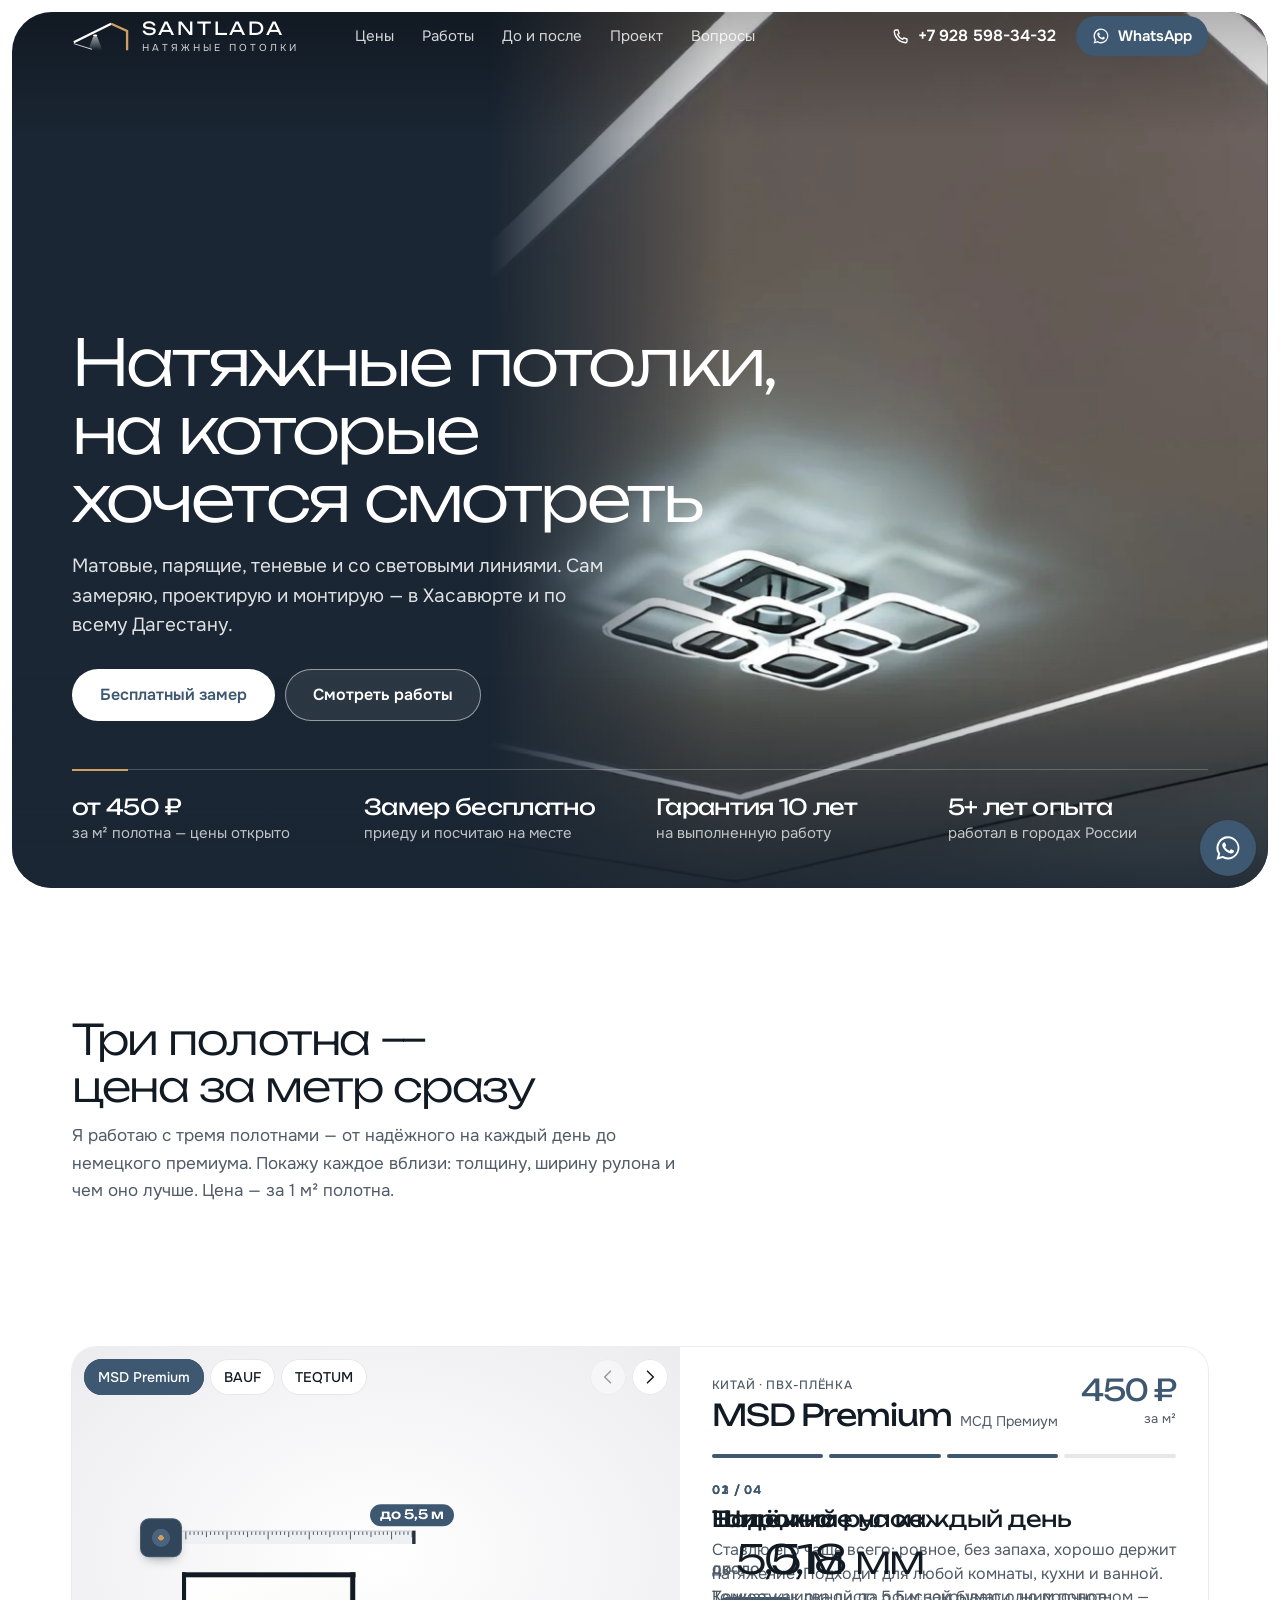
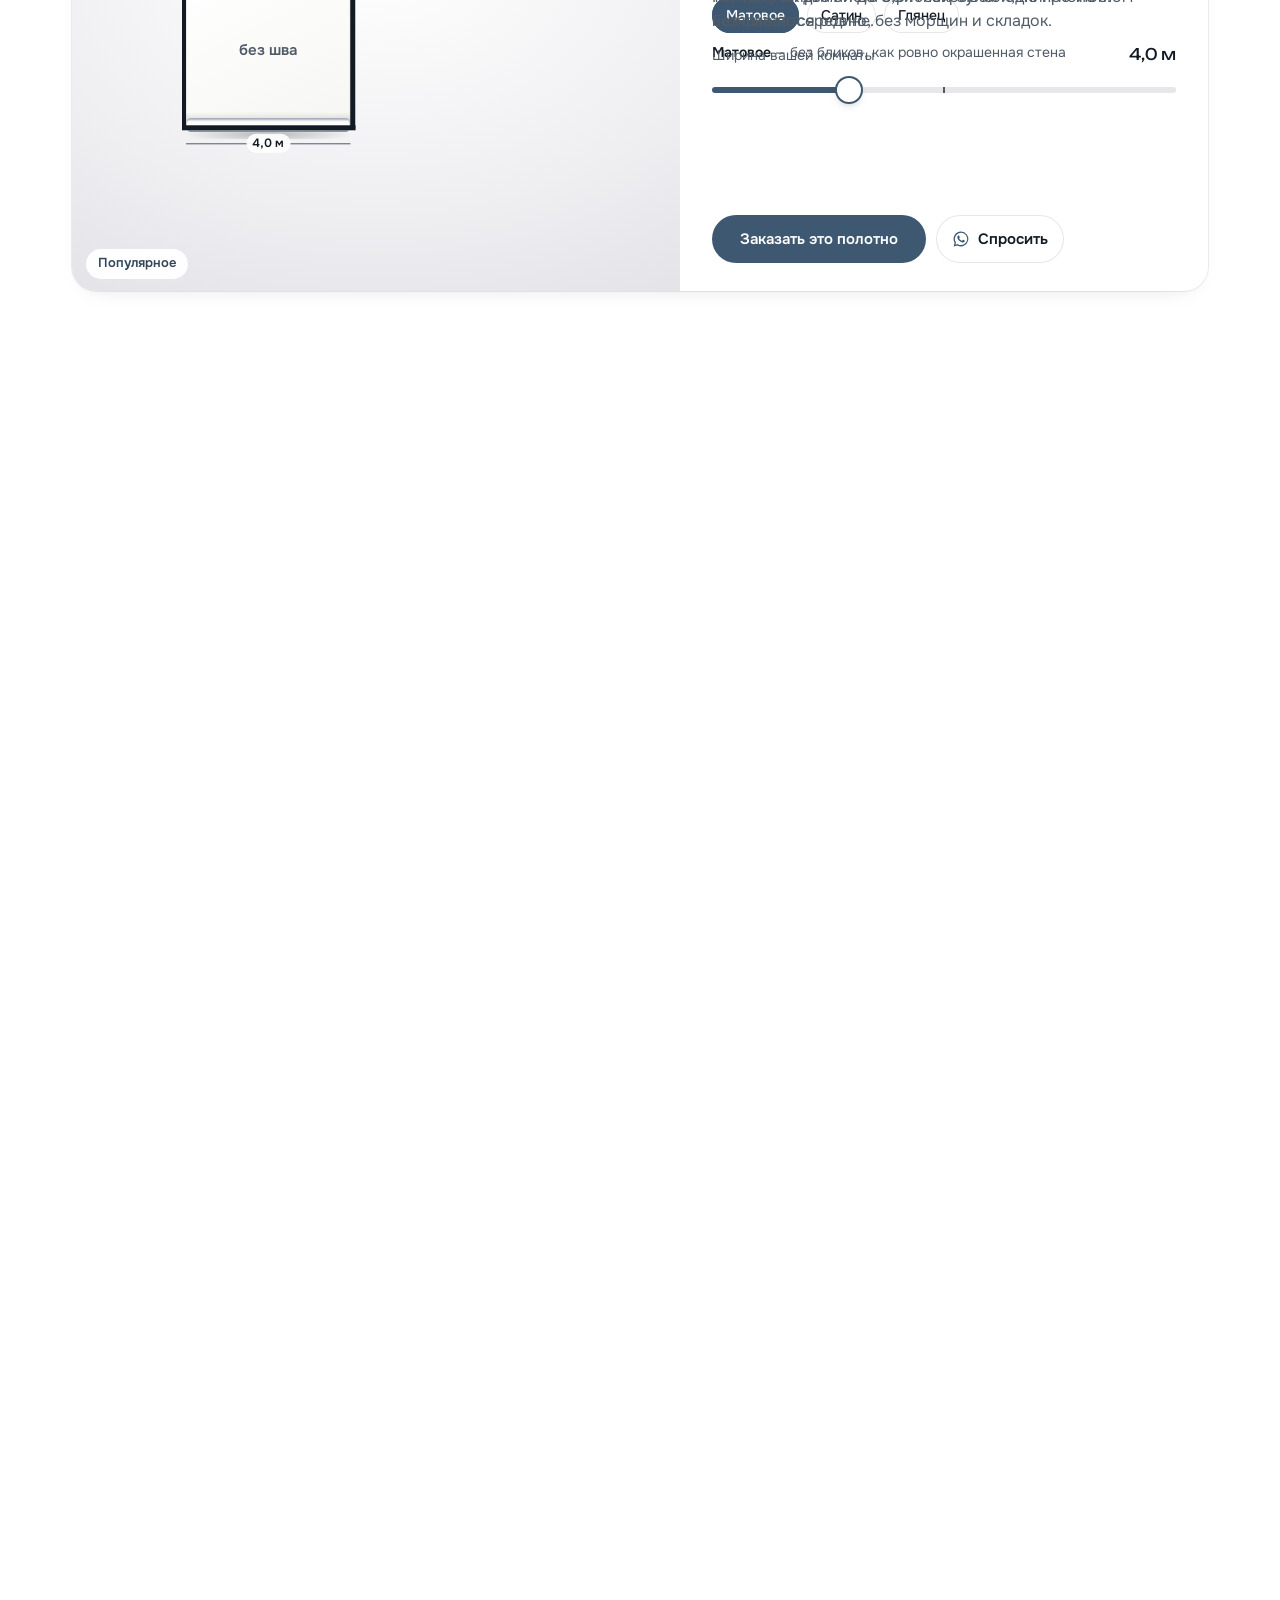
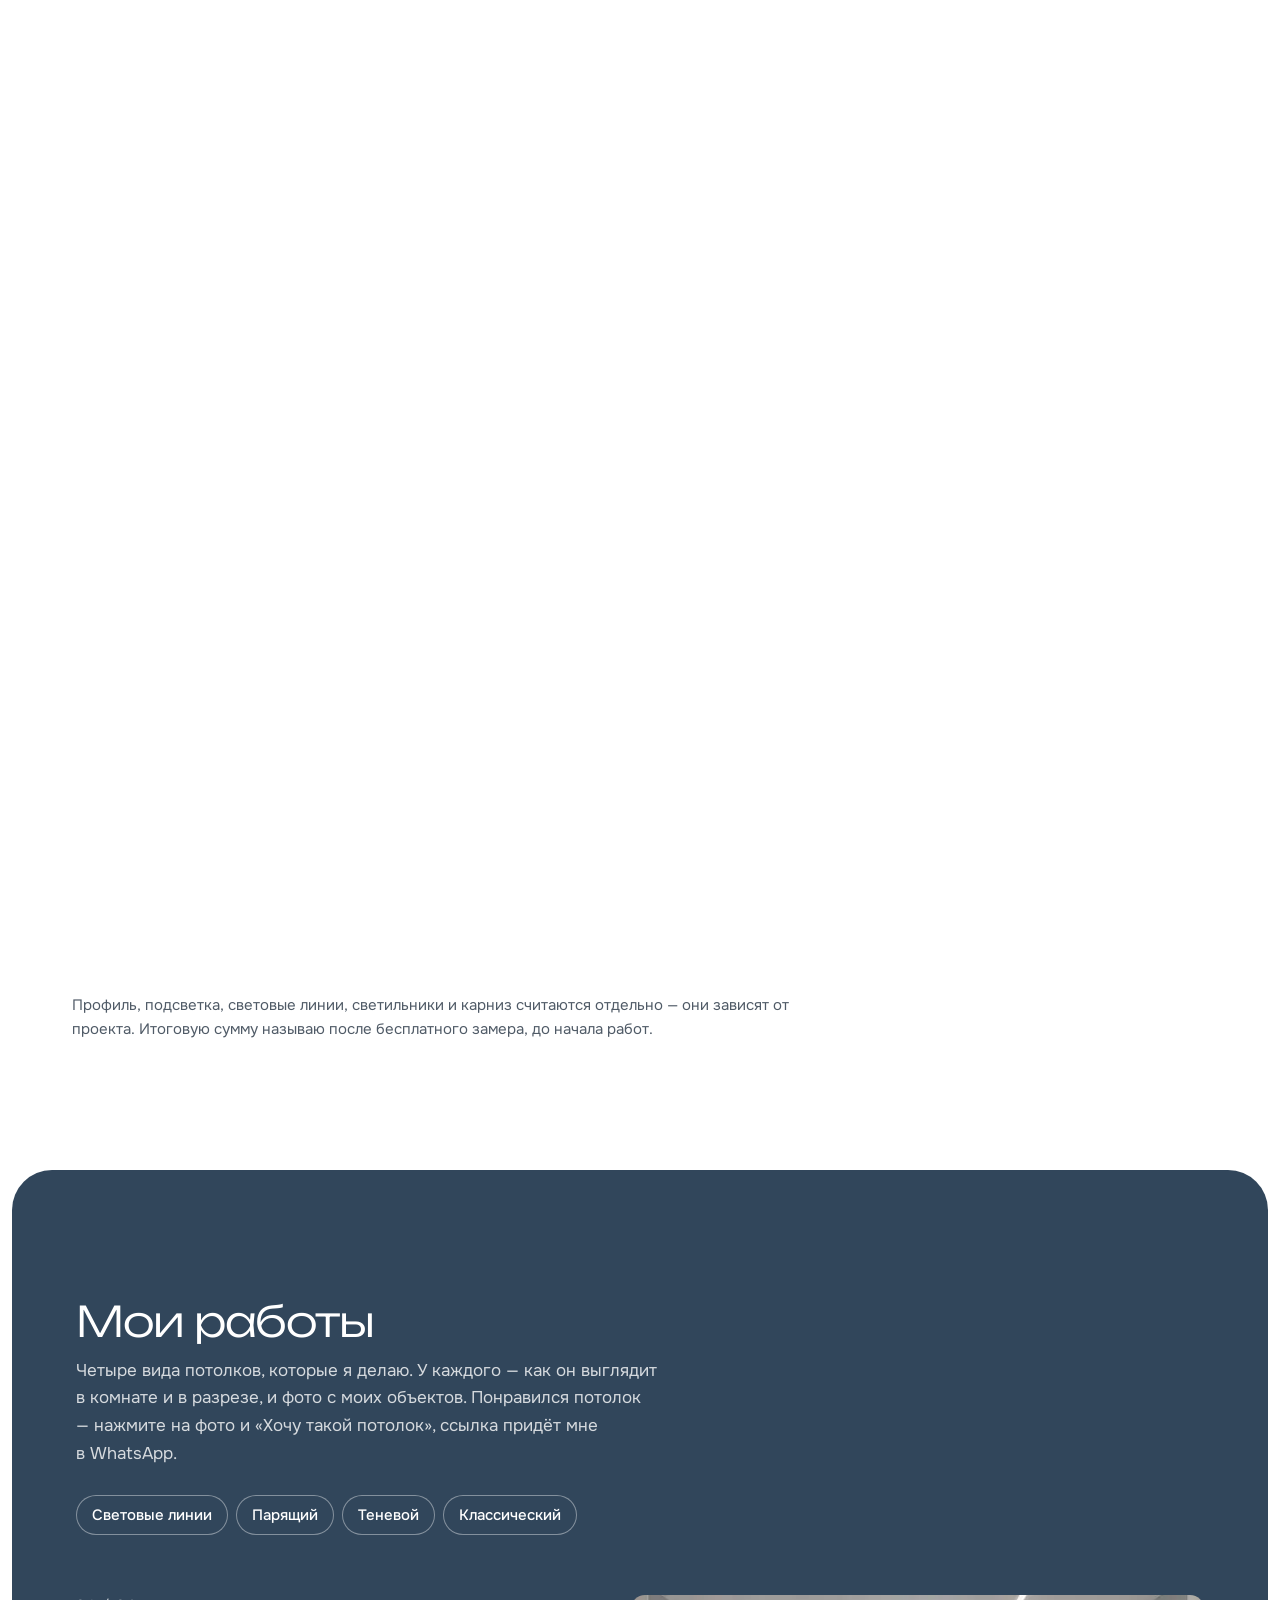
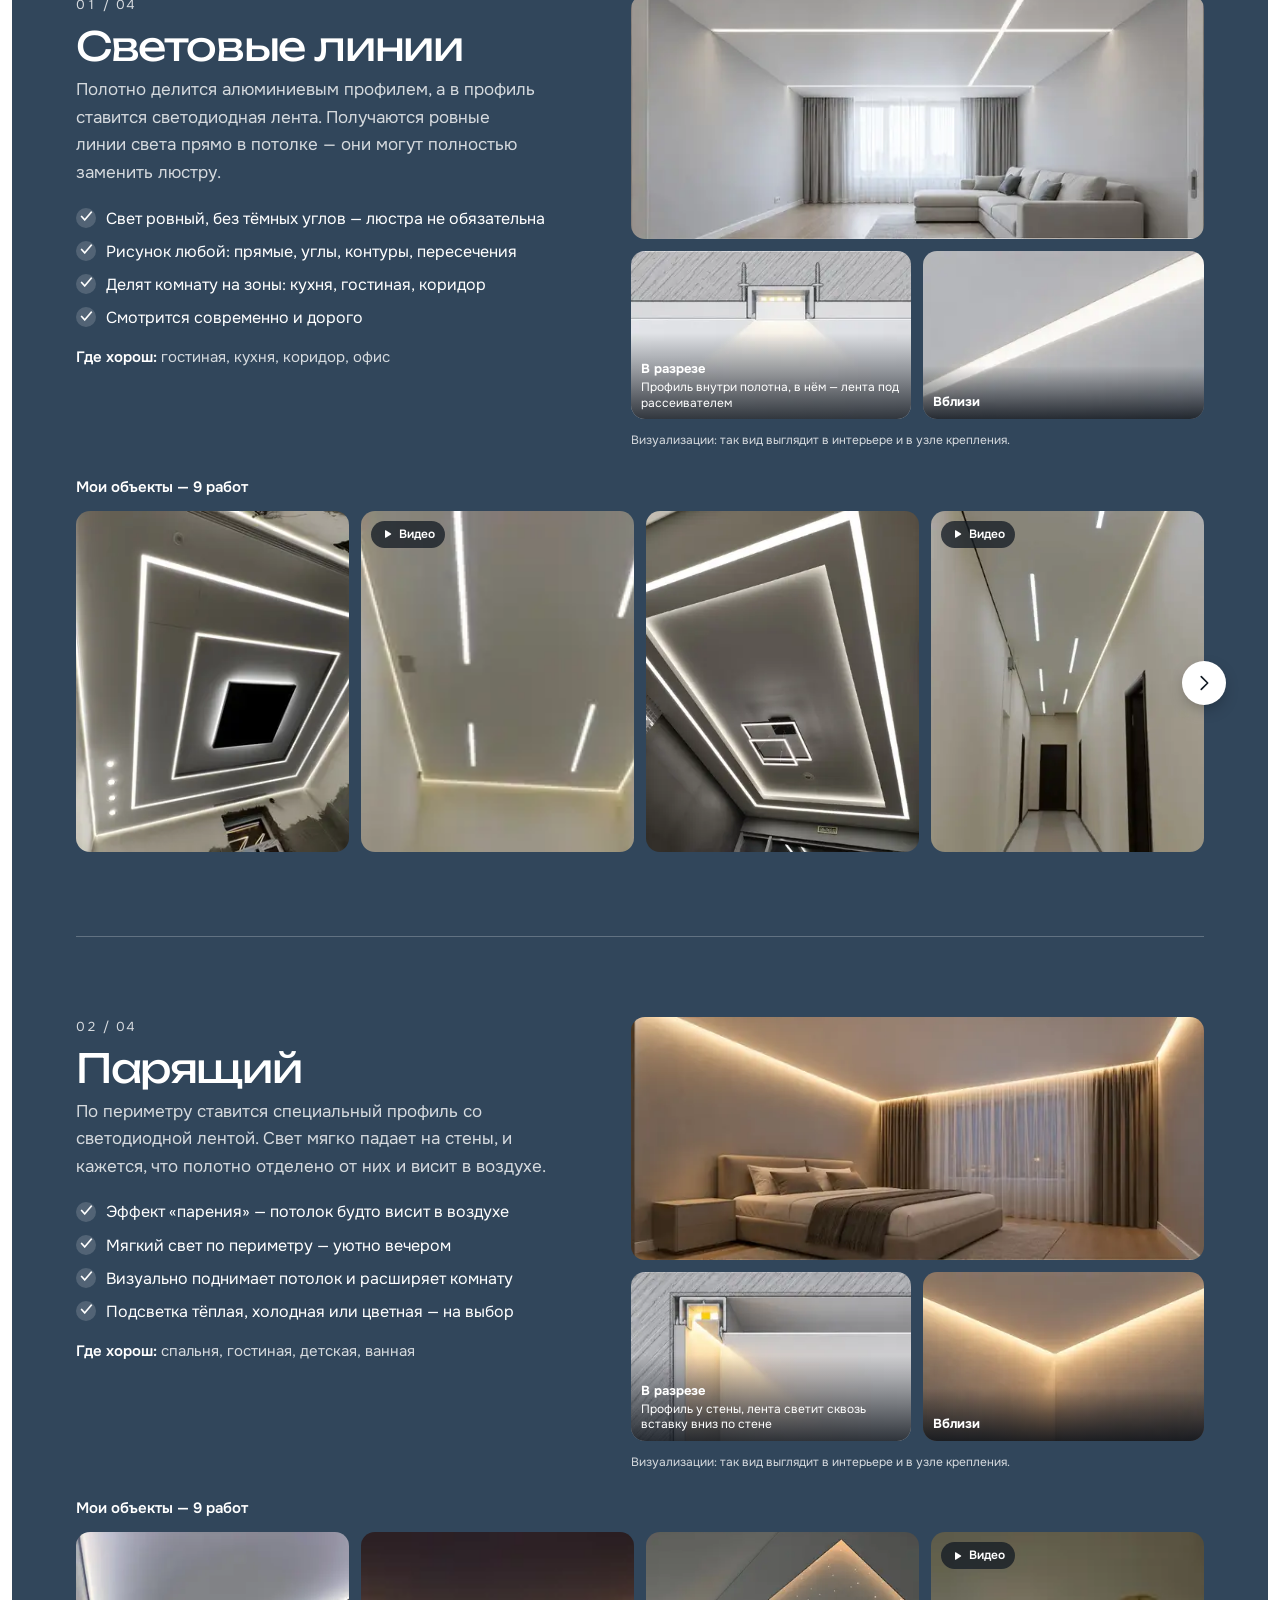
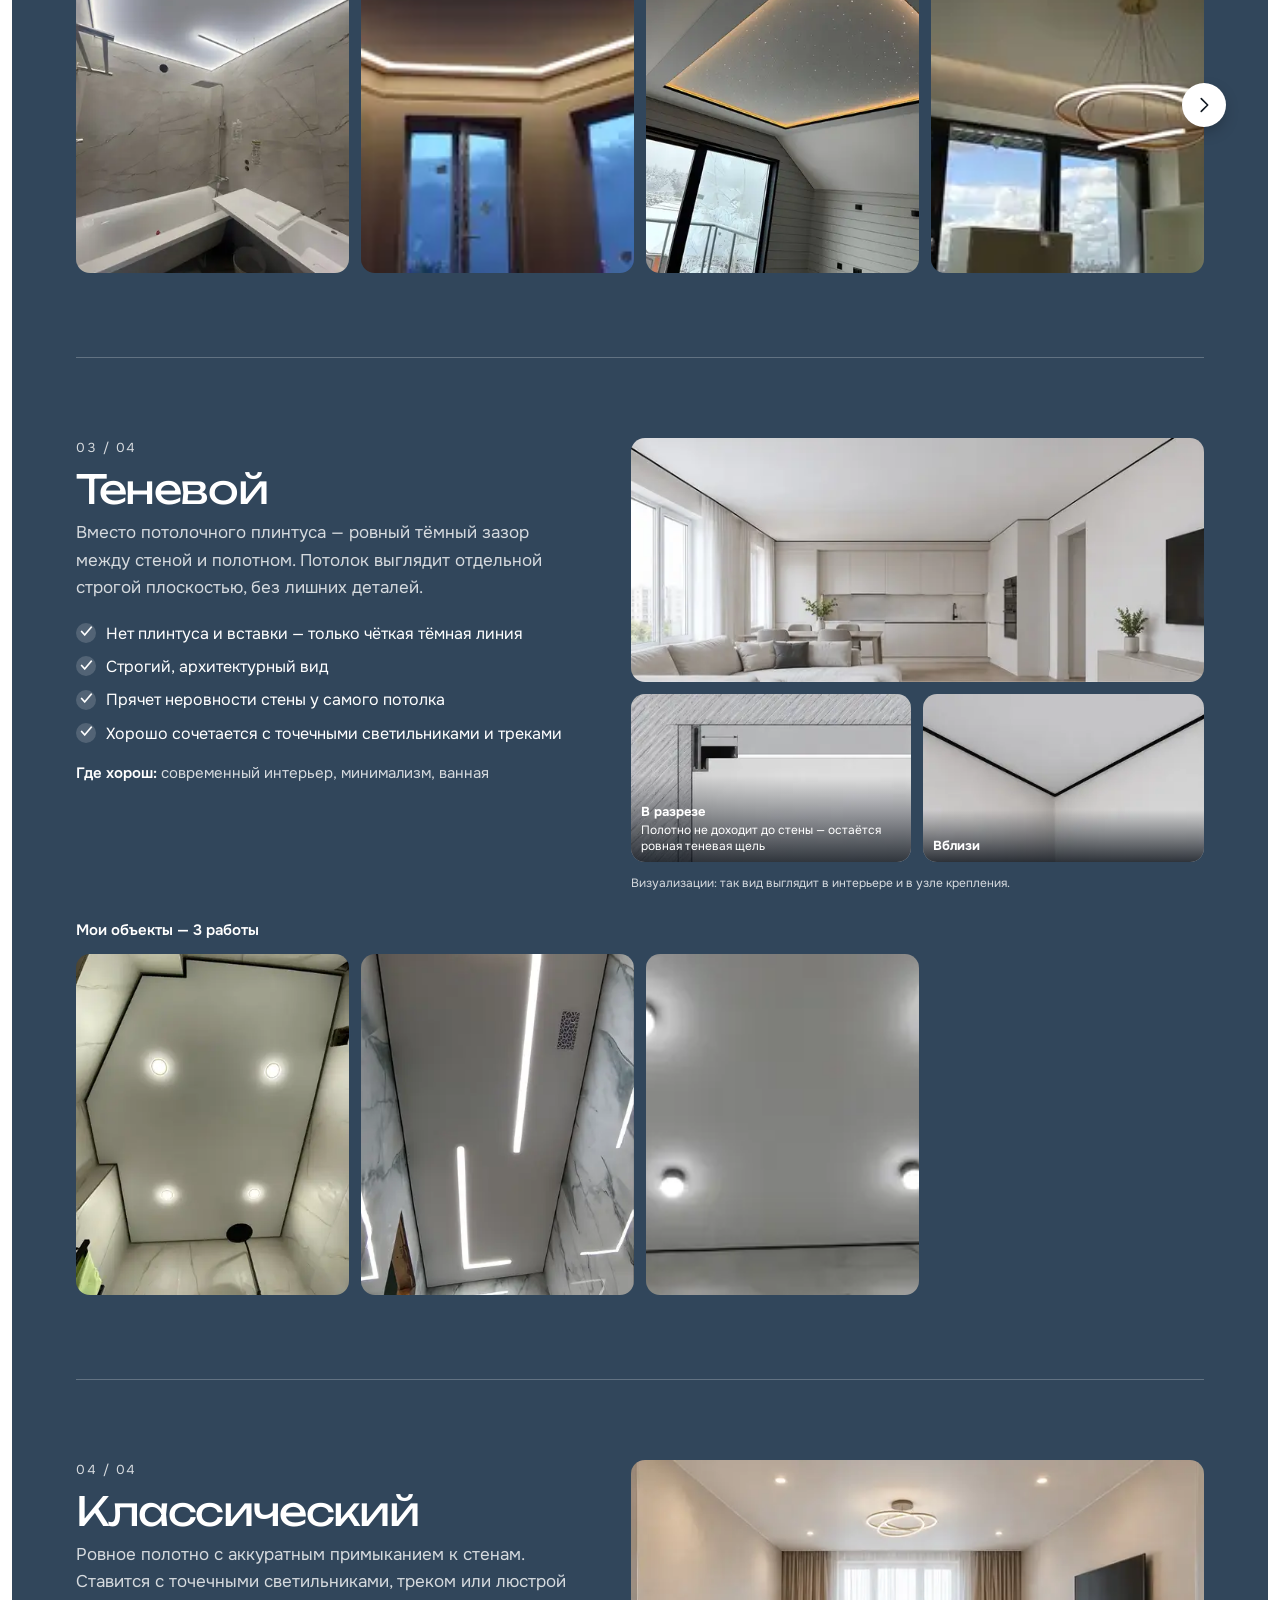
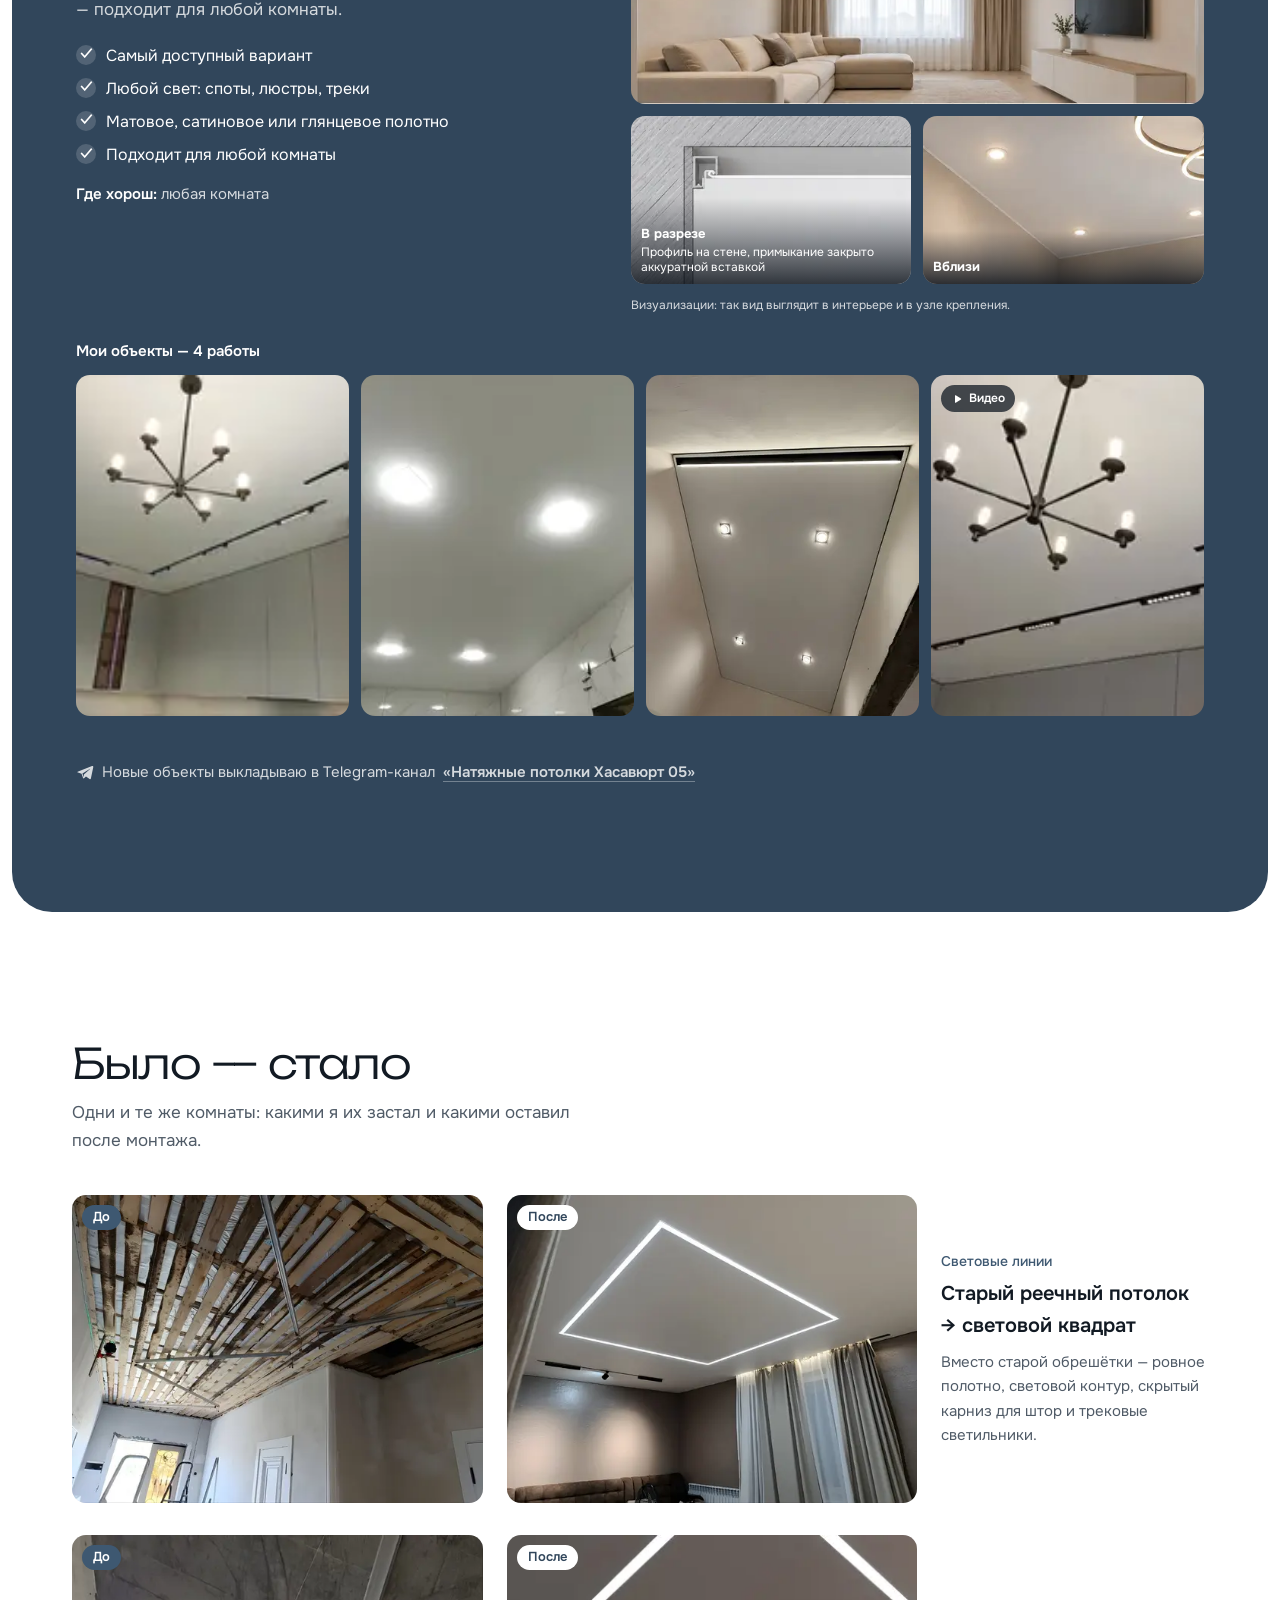
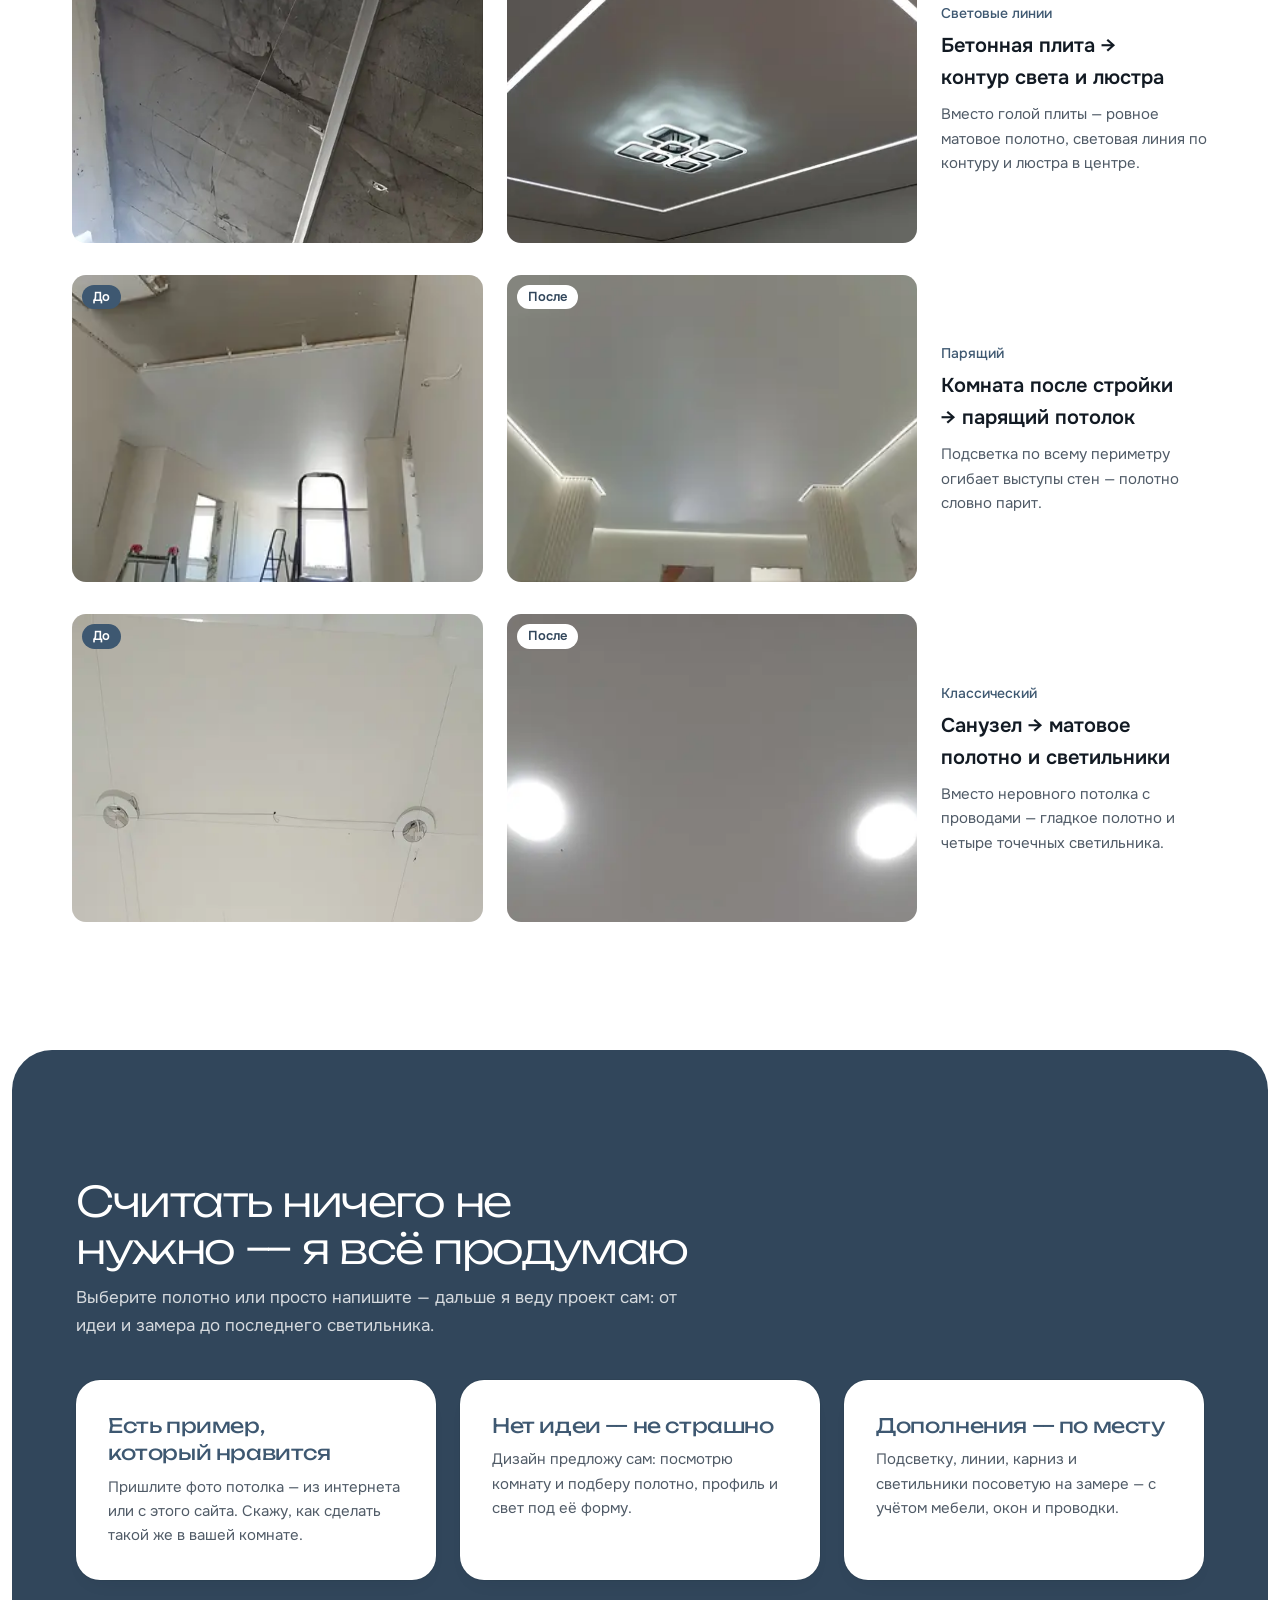
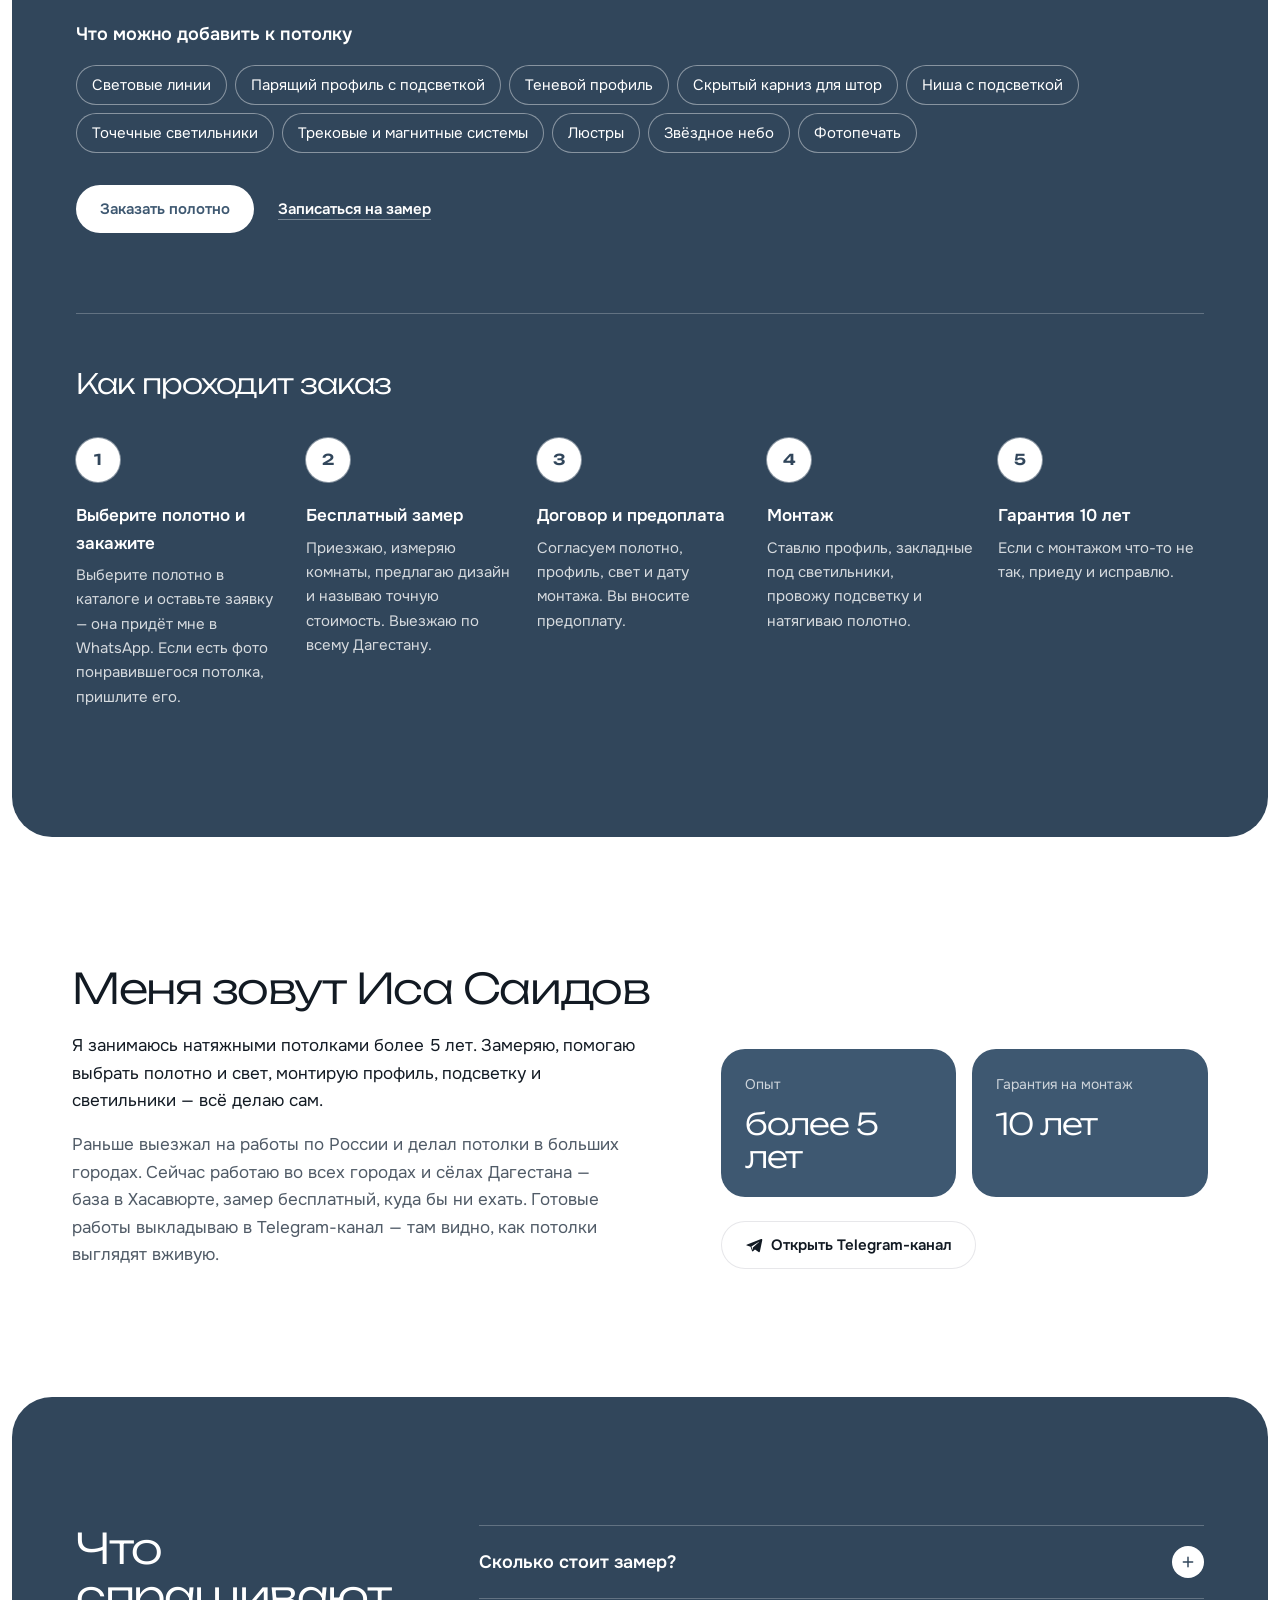
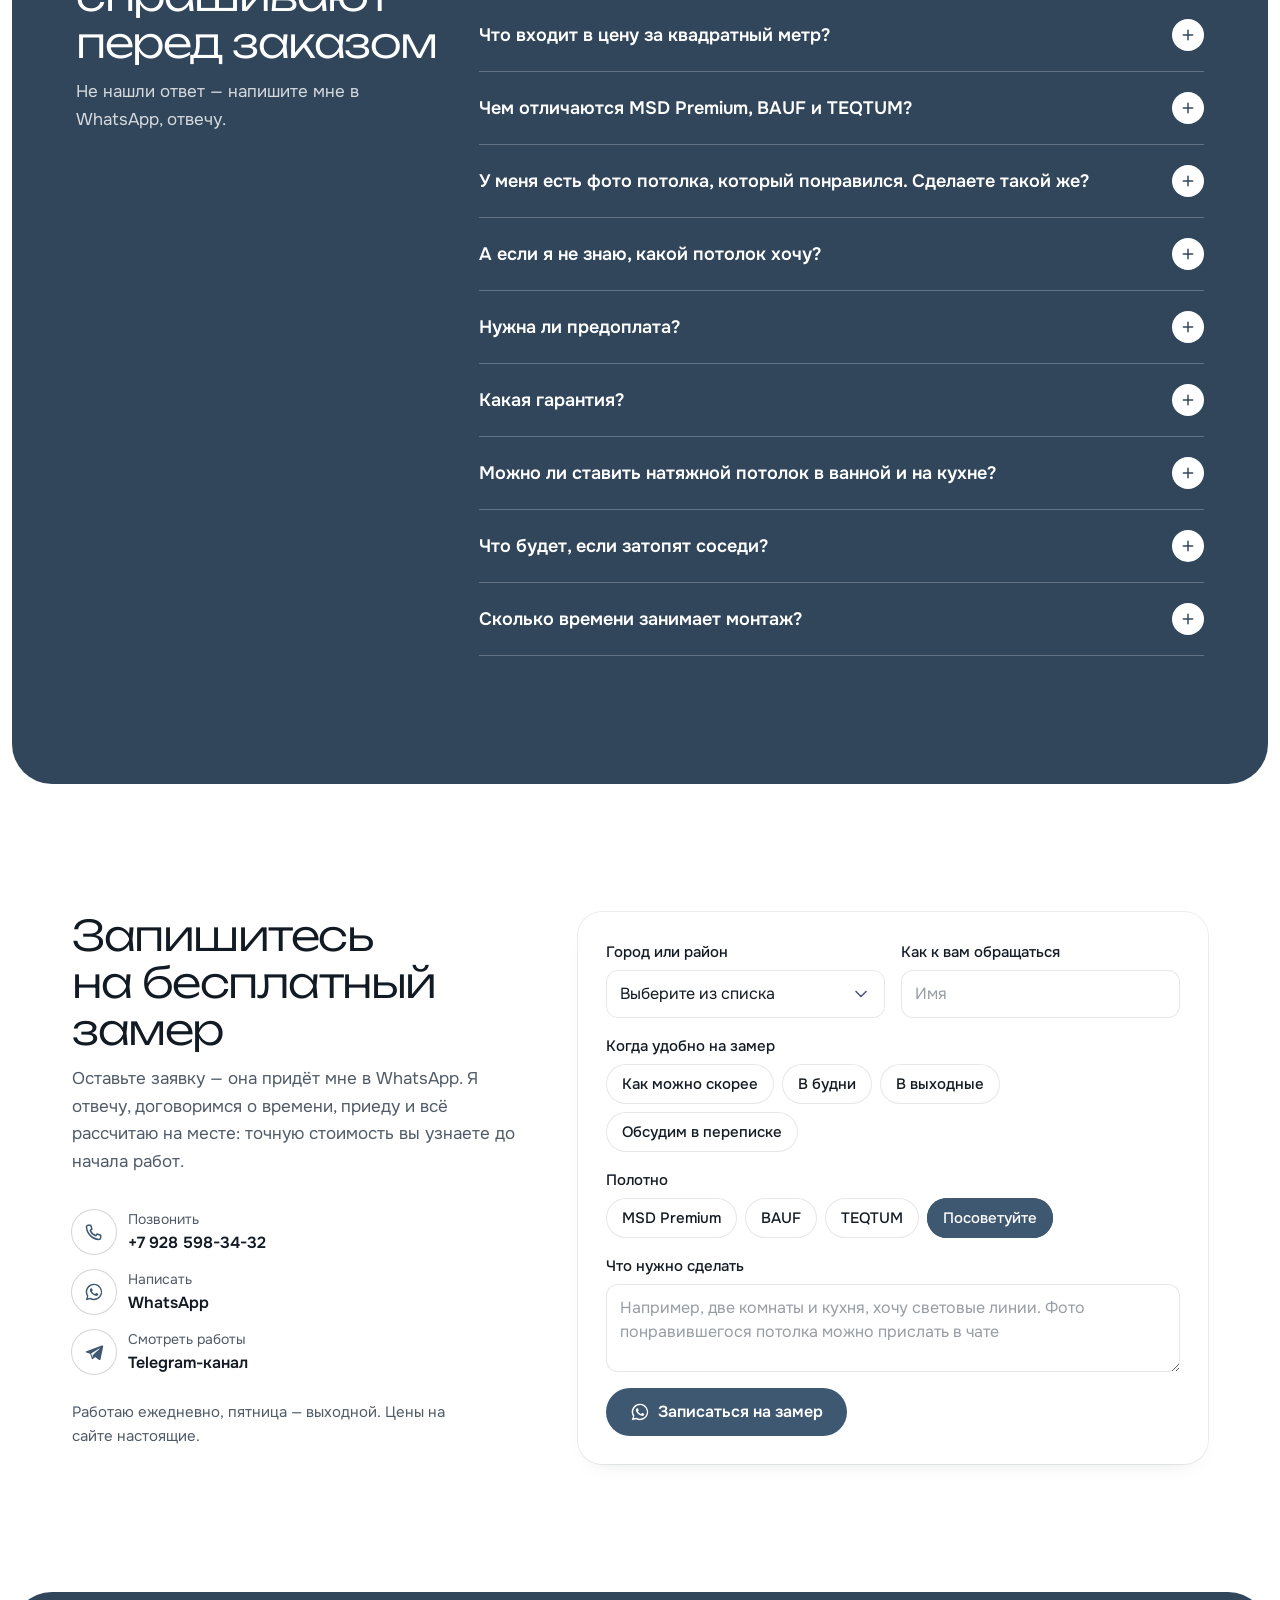
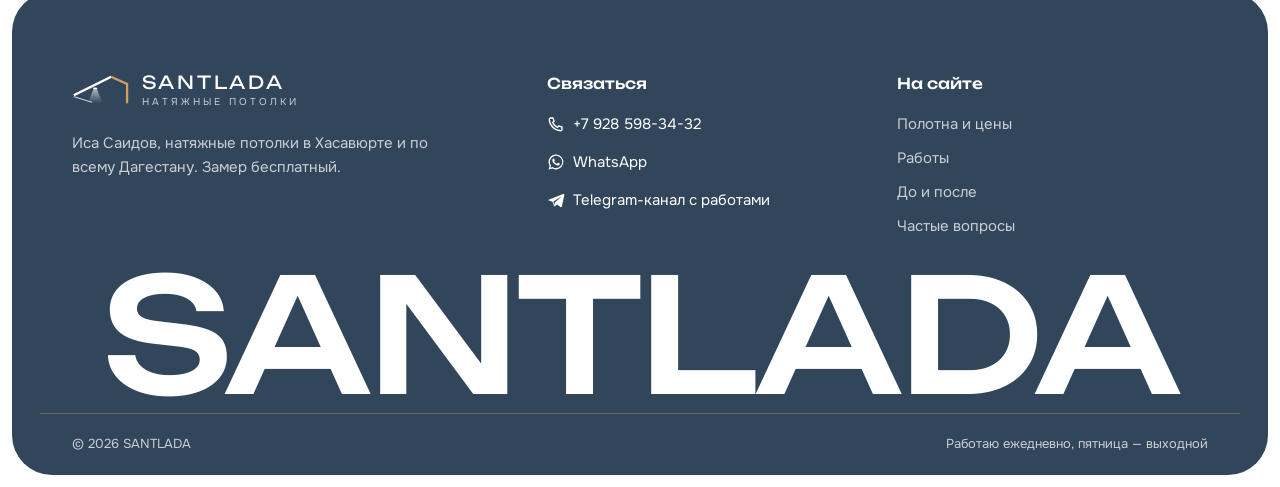
==== commit bdbb5573: "Полотна: микрометр, блик лампы, рулетка с ползунком, веер цветов; новый логотип Co-Authored-By: Clau" ====
--- a/index.html
+++ b/index.html
@@ -1,9 +1,11 @@
 <!DOCTYPE html><html lang="ru"><head><meta charset="utf-8"><meta name="viewport" content="width=device-width, initial-scale=1, viewport-fit=cover"><title>Натяжные потолки в Хасавюрте и по Дагестану — SANTLADA</title><meta name="description" content="Натяжные потолки MSD Premium от 450 ₽, BAUF от 650 ₽, TEQTUM от 1200 ₽ за м². Световые линии, парящие и теневые потолки — работы до и после. Бесплатный замер по всему Дагестану."><link rel="canonical" href="https://santlada.ru/"><meta name="theme-color" content="#ffffff"><meta name="format-detection" content="telephone=no"><script>
       document.documentElement.classList.add('js');
-    </script><link rel="icon" href="/favicon.svg" type="image/svg+xml"><link rel="icon" href="/favicon-48.png" sizes="48x48" type="image/png"><link rel="apple-touch-icon" href="/apple-touch-icon.png"><link rel="manifest" href="/manifest.webmanifest"><link rel="sitemap" href="/sitemap-index.xml"><link rel="preload" href="/_astro/unbounded-cyrillic-wght-normal.C627f1f8.woff2" as="font" type="font/woff2" crossorigin><link rel="preload" href="/_astro/onest-cyrillic-wght-normal.DayYxulF.woff2" as="font" type="font/woff2" crossorigin><meta property="og:type" content="website"><meta property="og:locale" content="ru_RU"><meta property="og:site_name" content="SANTLADA"><meta property="og:title" content="Натяжные потолки в Хасавюрте и по Дагестану — SANTLADA"><meta property="og:description" content="Натяжные потолки MSD Premium от 450 ₽, BAUF от 650 ₽, TEQTUM от 1200 ₽ за м². Световые линии, парящие и теневые потолки — работы до и после. Бесплатный замер по всему Дагестану."><meta property="og:url" content="https://santlada.ru/"><meta property="og:image" content="https://santlada.ru/og.jpg"><meta property="og:image:width" content="1200"><meta property="og:image:height" content="630"><meta name="twitter:card" content="summary_large_image"><script type="application/ld+json">{"@context":"https://schema.org","@type":"HomeAndConstructionBusiness","name":"SANTLADA — натяжные потолки","alternateName":"Сантлада","description":"Натяжные потолки MSD Premium от 450 ₽, BAUF от 650 ₽, TEQTUM от 1200 ₽ за м². Световые линии, парящие и теневые потолки — работы до и после. Бесплатный замер по всему Дагестану.","url":"https://santlada.ru","image":"https://santlada.ru/og.jpg","telephone":"+7 928 598-34-32","address":{"@type":"PostalAddress","addressLocality":"Хасавюрт","addressRegion":"Республика Дагестан","addressCountry":"RU"},"areaServed":{"@type":"State","name":"Республика Дагестан"},"sameAs":["https://t.me/SantlaDAl"]}</script><link rel="stylesheet" href="/_astro/Layout.DJUD_4HT.css"></head><body class="pb-[calc(4.5rem+env(safe-area-inset-bottom))] lg:pb-0"><a href="#main" class="sr-only z-[60] rounded-md bg-ink px-4 py-2 text-white focus:not-sr-only focus:fixed focus:top-3 focus:left-3">Перейти к содержанию</a><header class="site-header sticky top-0 z-40 border-b border-line/70 bg-ceiling" data-over><div class="container-page flex h-16 items-center gap-3 lg:h-[4.5rem]"><!--
+    </script><link rel="icon" href="/favicon.svg" type="image/svg+xml"><link rel="icon" href="/favicon-48.png" sizes="48x48" type="image/png"><link rel="apple-touch-icon" href="/apple-touch-icon.png"><link rel="manifest" href="/manifest.webmanifest"><link rel="sitemap" href="/sitemap-index.xml"><link rel="preload" href="/_astro/unbounded-cyrillic-wght-normal.C627f1f8.woff2" as="font" type="font/woff2" crossorigin><link rel="preload" href="/_astro/onest-cyrillic-wght-normal.DayYxulF.woff2" as="font" type="font/woff2" crossorigin><meta property="og:type" content="website"><meta property="og:locale" content="ru_RU"><meta property="og:site_name" content="SANTLADA"><meta property="og:title" content="Натяжные потолки в Хасавюрте и по Дагестану — SANTLADA"><meta property="og:description" content="Натяжные потолки MSD Premium от 450 ₽, BAUF от 650 ₽, TEQTUM от 1200 ₽ за м². Световые линии, парящие и теневые потолки — работы до и после. Бесплатный замер по всему Дагестану."><meta property="og:url" content="https://santlada.ru/"><meta property="og:image" content="https://santlada.ru/og.jpg"><meta property="og:image:width" content="1200"><meta property="og:image:height" content="630"><meta name="twitter:card" content="summary_large_image"><script type="application/ld+json">{"@context":"https://schema.org","@type":"HomeAndConstructionBusiness","name":"SANTLADA — натяжные потолки","alternateName":"Сантлада","description":"Натяжные потолки MSD Premium от 450 ₽, BAUF от 650 ₽, TEQTUM от 1200 ₽ за м². Световые линии, парящие и теневые потолки — работы до и после. Бесплатный замер по всему Дагестану.","url":"https://santlada.ru","image":"https://santlada.ru/og.jpg","telephone":"+7 928 598-34-32","address":{"@type":"PostalAddress","addressLocality":"Хасавюрт","addressRegion":"Республика Дагестан","addressCountry":"RU"},"areaServed":{"@type":"State","name":"Республика Дагестан"},"sameAs":["https://t.me/SantlaDAl"]}</script><link rel="stylesheet" href="/_astro/Layout.CC-VGkDc.css"></head><body class="pb-[calc(4.5rem+env(safe-area-inset-bottom))] lg:pb-0"><a href="#main" class="sr-only z-[60] rounded-md bg-ink px-4 py-2 text-white focus:not-sr-only focus:fixed focus:top-3 focus:left-3">Перейти к содержанию</a><header class="site-header sticky top-0 z-40 border-b border-line/70 bg-ceiling" data-over><div class="container-page flex h-16 items-center gap-3 lg:h-[4.5rem]"><!--
   Знак с фирменного логотипа: линия потолка, светильник с лучом и золотой край стены.
-  Линии и луч — цветом текста (белые на фото и синих панелях, тёмные на белом), край — всегда золотой.
---><a href="/" class="group inline-flex items-center gap-2.5 rounded-lg" aria-label="SANTLADA — на главную"><svg width="54" height="29" viewBox="0 0 64 34" aria-hidden="true" class="shrink-0 overflow-visible"><defs><linearGradient id="logo-beam-esgfwd" x1="0" y1="0" x2="0" y2="1"><stop offset="0" stop-color="currentColor" stop-opacity="0.55"></stop><stop offset="1" stop-color="currentColor" stop-opacity="0"></stop></linearGradient></defs><path d="M3 19 41 2.2v2.4L3.9 19.5Z" fill="currentColor"></path><path d="M3.4 19.3 21 25" stroke="currentColor" stroke-width="0.9" stroke-linecap="round"></path><path d="M41 3.3 56 9.6V31l4.6-2.2" fill="none" stroke="#c8955f" stroke-width="2.1" stroke-linejoin="miter"></path><path d="M22.7 18.6h2.6L30 31H18Z" fill="url(#logo-beam-esgfwd)"></path><ellipse cx="24" cy="18" rx="2" ry="0.9" fill="currentColor"></ellipse></svg><span class="flex flex-col leading-none"><span class="font-display text-[1rem] font-medium tracking-[0.08em]">SANTLADA</span><span class="mt-1 text-[0.75rem] text-ink-soft">натяжные потолки</span></span></a><nav class="ml-6 hidden shrink-0 lg:block xl:ml-8" aria-label="Основное меню"><ul class="relative flex items-center gap-1" data-nav><span class="pointer-events-none absolute top-0 left-0 h-full w-0 rounded-lg bg-ink/[0.07] opacity-0 transition-none data-[ready]:transition-[transform,width,opacity] data-[ready]:duration-300 data-[ready]:ease-[cubic-bezier(0.2,0.8,0.2,1)]" aria-hidden="true" data-pill></span><li><a href="#ceny" class="relative block rounded-lg px-3 py-2 text-[0.9375rem] whitespace-nowrap text-ink-soft transition-colors hover:text-ink data-[active]:text-ink aria-[current=page]:font-semibold aria-[current=page]:text-ink">Цены</a></li><li><a href="#raboty" class="relative block rounded-lg px-3 py-2 text-[0.9375rem] whitespace-nowrap text-ink-soft transition-colors hover:text-ink data-[active]:text-ink aria-[current=page]:font-semibold aria-[current=page]:text-ink">Работы</a></li><li><a href="#do-posle" class="relative block rounded-lg px-3 py-2 text-[0.9375rem] whitespace-nowrap text-ink-soft transition-colors hover:text-ink data-[active]:text-ink aria-[current=page]:font-semibold aria-[current=page]:text-ink">До и после</a></li><li><a href="#proekt" class="relative block rounded-lg px-3 py-2 text-[0.9375rem] whitespace-nowrap text-ink-soft transition-colors hover:text-ink data-[active]:text-ink aria-[current=page]:font-semibold aria-[current=page]:text-ink">Проект</a></li><li><a href="#voprosy" class="relative block rounded-lg px-3 py-2 text-[0.9375rem] whitespace-nowrap text-ink-soft transition-colors hover:text-ink data-[active]:text-ink aria-[current=page]:font-semibold aria-[current=page]:text-ink">Вопросы</a></li></ul></nav><div class="ml-auto flex items-center gap-2"><a href="tel:+79285983432" class="hidden items-center gap-2 rounded-lg px-3 py-2 font-semibold whitespace-nowrap hover:bg-haze xl:inline-flex"><svg width="18" height="18" viewBox="0 0 24 24" fill="none" stroke="currentColor" stroke-width="1.8" stroke-linecap="round" stroke-linejoin="round" aria-hidden="true" focusable="false"><path d="M5 4h3l1.5 4.5-2 1.3a11 11 0 0 0 6.7 6.7l1.3-2L20 16v3a2 2 0 0 1-2 2A16 16 0 0 1 3 6a2 2 0 0 1 2-2Z"></path></svg>+7 928 598-34-32</a><a href="https://wa.me/79285983432?text=%D0%97%D0%B4%D1%80%D0%B0%D0%B2%D1%81%D1%82%D0%B2%D1%83%D0%B9%D1%82%D0%B5!%20%D0%9F%D0%B8%D1%88%D1%83%20%D1%81%20%D1%81%D0%B0%D0%B9%D1%82%D0%B0%20%D0%BF%D0%BE%20%D0%BF%D0%BE%D0%B2%D0%BE%D0%B4%D1%83%20%D0%BD%D0%B0%D1%82%D1%8F%D0%B6%D0%BD%D0%BE%D0%B3%D0%BE%20%D0%BF%D0%BE%D1%82%D0%BE%D0%BB%D0%BA%D0%B0." target="_blank" rel="noopener" class="btn-wa hidden min-h-10 px-4 md:inline-flex lg:hidden xl:inline-flex"><svg width="18" height="18" viewBox="0 0 24 24" fill="currentColor" aria-hidden="true" focusable="false"><path d="M12.04 2a9.9 9.9 0 0 0-8.5 15l-1.4 5 5.1-1.34A9.9 9.9 0 1 0 12.04 2Zm0 18.1a8.2 8.2 0 0 1-4.18-1.15l-.3-.18-3.03.8.81-2.95-.2-.31a8.2 8.2 0 1 1 6.9 3.79Zm4.5-6.14c-.25-.12-1.46-.72-1.69-.8-.23-.08-.39-.12-.56.12-.16.25-.64.8-.78.97-.15.16-.29.18-.54.06a6.7 6.7 0 0 1-1.97-1.22 7.4 7.4 0 0 1-1.37-1.7c-.14-.25-.01-.38.11-.5.11-.11.25-.29.37-.43.13-.15.17-.25.25-.42.08-.16.04-.31-.02-.43-.06-.13-.56-1.34-.76-1.84-.2-.48-.4-.41-.56-.42h-.47a.9.9 0 0 0-.66.31 2.76 2.76 0 0 0-.86 2.06 4.8 4.8 0 0 0 1 2.55c.13.16 1.75 2.67 4.24 3.75.59.25 1.05.4 1.41.52.6.19 1.13.16 1.56.1.47-.07 1.46-.6 1.67-1.18.2-.58.2-1.07.14-1.18-.06-.1-.22-.16-.47-.29Z"></path></svg>WhatsApp</a><button type="button" class="hdr-btn inline-flex size-11 items-center justify-center rounded-lg ring-1 ring-line ring-inset hover:bg-haze lg:hidden" aria-expanded="false" aria-controls="mobile-nav" aria-label="Открыть меню" data-menu-toggle><svg width="22" height="22" viewBox="0 0 24 24" fill="none" stroke="currentColor" stroke-width="1.8" stroke-linecap="round" stroke-linejoin="round" aria-hidden="true" focusable="false"><path d="M4 7h16M4 12h16M4 17h16"></path></svg></button></div></div><nav id="mobile-nav" class="border-t border-line bg-plane lg:hidden" aria-label="Меню" hidden><ul class="container-page grid gap-1 py-3"><li><a href="#ceny" class="block rounded-lg px-3 py-3 text-[1.0625rem] font-medium hover:bg-haze" data-menu-link>Цены</a></li><li><a href="#raboty" class="block rounded-lg px-3 py-3 text-[1.0625rem] font-medium hover:bg-haze" data-menu-link>Работы</a></li><li><a href="#do-posle" class="block rounded-lg px-3 py-3 text-[1.0625rem] font-medium hover:bg-haze" data-menu-link>До и после</a></li><li><a href="#proekt" class="block rounded-lg px-3 py-3 text-[1.0625rem] font-medium hover:bg-haze" data-menu-link>Проект</a></li><li><a href="#voprosy" class="block rounded-lg px-3 py-3 text-[1.0625rem] font-medium hover:bg-haze" data-menu-link>Вопросы</a></li><li><a href="#kontakty" class="block rounded-lg px-3 py-3 text-[1.0625rem] font-medium hover:bg-haze" data-menu-link>Контакты</a></li><li class="mt-2 flex flex-wrap gap-2 px-3 pb-2"><a href="tel:+79285983432" class="btn-ghost flex-1"><svg width="18" height="18" viewBox="0 0 24 24" fill="none" stroke="currentColor" stroke-width="1.8" stroke-linecap="round" stroke-linejoin="round" aria-hidden="true" focusable="false"><path d="M5 4h3l1.5 4.5-2 1.3a11 11 0 0 0 6.7 6.7l1.3-2L20 16v3a2 2 0 0 1-2 2A16 16 0 0 1 3 6a2 2 0 0 1 2-2Z"></path></svg>+7 928 598-34-32</a><a href="https://wa.me/79285983432?text=%D0%97%D0%B4%D1%80%D0%B0%D0%B2%D1%81%D1%82%D0%B2%D1%83%D0%B9%D1%82%D0%B5!%20%D0%9F%D0%B8%D1%88%D1%83%20%D1%81%20%D1%81%D0%B0%D0%B9%D1%82%D0%B0%20%D0%BF%D0%BE%20%D0%BF%D0%BE%D0%B2%D0%BE%D0%B4%D1%83%20%D0%BD%D0%B0%D1%82%D1%8F%D0%B6%D0%BD%D0%BE%D0%B3%D0%BE%20%D0%BF%D0%BE%D1%82%D0%BE%D0%BB%D0%BA%D0%B0." target="_blank" rel="noopener" class="btn-wa flex-1"><svg width="18" height="18" viewBox="0 0 24 24" fill="currentColor" aria-hidden="true" focusable="false"><path d="M12.04 2a9.9 9.9 0 0 0-8.5 15l-1.4 5 5.1-1.34A9.9 9.9 0 1 0 12.04 2Zm0 18.1a8.2 8.2 0 0 1-4.18-1.15l-.3-.18-3.03.8.81-2.95-.2-.31a8.2 8.2 0 1 1 6.9 3.79Zm4.5-6.14c-.25-.12-1.46-.72-1.69-.8-.23-.08-.39-.12-.56.12-.16.25-.64.8-.78.97-.15.16-.29.18-.54.06a6.7 6.7 0 0 1-1.97-1.22 7.4 7.4 0 0 1-1.37-1.7c-.14-.25-.01-.38.11-.5.11-.11.25-.29.37-.43.13-.15.17-.25.25-.42.08-.16.04-.31-.02-.43-.06-.13-.56-1.34-.76-1.84-.2-.48-.4-.41-.56-.42h-.47a.9.9 0 0 0-.66.31 2.76 2.76 0 0 0-.86 2.06 4.8 4.8 0 0 0 1 2.55c.13.16 1.75 2.67 4.24 3.75.59.25 1.05.4 1.41.52.6.19 1.13.16 1.56.1.47-.07 1.46-.6 1.67-1.18.2-.58.2-1.07.14-1.18-.06-.1-.22-.16-.47-.29Z"></path></svg>WhatsApp</a></li></ul></nav></header><script type="module">var e=document.querySelector(`.site-header[data-over]`);if(e){let t=()=>e.toggleAttribute(`data-scrolled`,window.scrollY>8);t(),window.addEventListener(`scroll`,t,{passive:!0})}var t=document.querySelector(`[data-nav]`),n=t?.querySelector(`[data-pill]`);if(t&&n){let e=Array.from(t.querySelectorAll(`a`)),r=e.find(e=>e.getAttribute(`aria-current`)===`page`)??null,i=null,a=null,o=!1,s=()=>{let t=i??r??a;e.forEach(e=>e.toggleAttribute(`data-active`,e===t)),!t||!t.offsetWidth?n.style.opacity=`0`:(n.style.width=`${t.offsetWidth}px`,n.style.transform=`translateX(${t.offsetLeft}px)`,n.style.opacity=`1`,o||=(n.offsetWidth,n.setAttribute(`data-ready`,``),!0))};e.forEach(e=>{e.addEventListener(`pointerenter`,()=>(i=e,s())),e.addEventListener(`focus`,()=>(i=e,s())),e.addEventListener(`blur`,()=>(i=null,s()))}),t.addEventListener(`pointerleave`,()=>(i=null,s()));let c=new Map(e.filter(e=>e.pathname===location.pathname&&e.hash).map(e=>[e.hash.slice(1),e]));if(c.size&&`IntersectionObserver`in window){let e=new IntersectionObserver(e=>{for(let t of e){let e=c.get(t.target.id)??null;t.isIntersecting?a=e:a===e&&(a=null)}s()},{rootMargin:`-45% 0px -50% 0px`});document.querySelectorAll(`.page[id]`).forEach(t=>e.observe(t))}new ResizeObserver(s).observe(t),document.fonts?.ready.then(s),s()}var r=document.querySelector(`[data-menu-toggle]`),i=document.getElementById(`mobile-nav`),a=e=>{r&&i&&(i.hidden=!e,r.setAttribute(`aria-expanded`,String(e)),r.setAttribute(`aria-label`,e?`Закрыть меню`:`Открыть меню`))};r?.addEventListener(`click`,()=>a(i?.hidden??!1)),i?.querySelectorAll(`[data-menu-link]`).forEach(e=>e.addEventListener(`click`,()=>a(!1))),document.addEventListener(`keydown`,e=>{e.key===`Escape`&&i&&!i.hidden&&(a(!1),r?.focus())});</script><main id="main"><section class="hero" aria-labelledby="hero-title"><div class="hero-media"><picture><source media="(min-width: 64rem)" srcset="/_astro/ceiling.BhkFOA12_Z1UKoRf.webp 1024w, /_astro/ceiling.BhkFOA12_rD4lz.webp 1600w" sizes="100vw" type="image/webp"><img src="/_astro/536.Dxixkdap_1Srtt4.webp" srcset="/_astro/536.Dxixkdap_VroJT.webp 480w, /_astro/536.Dxixkdap_Z1A9L6I.webp 720w, /_astro/536.Dxixkdap_Z1paSgR.webp 1080w" sizes="100vw" width="1202" height="1600" alt="Натяжной потолок со световыми контурами вокруг люстры — работа Исы" loading="eager" fetchpriority="high" decoding="async" class="hero-photo"></picture></div><div class="hero-shade" aria-hidden="true"></div><div class="container-page hero-body"><h1 id="hero-title" class="hero-title"><span class="sr-only">Santlada — натяжные потолки в Хасавюрте и по Дагестану. </span><span class="hero-line" aria-hidden="true"><span class="hero-word" style="--w:0">Натяжные</span><span class="hero-word" style="--w:1">потолки,</span></span><span class="hero-line" aria-hidden="true"><span class="hero-word" style="--w:2">на</span><span class="hero-word" style="--w:3">которые</span></span><span class="hero-line" aria-hidden="true"><span class="hero-word" style="--w:4">хочется</span><span class="hero-word" style="--w:5">смотреть</span></span><span class="sr-only">Натяжные потолки, на которые хочется смотреть</span></h1><p class="hero-lead hero-in" style="--d:0">Матовые, парящие, теневые и со световыми линиями. Сам замеряю, проектирую и монтирую — в Хасавюрте и по всему Дагестану.</p><div class="hero-actions hero-in" style="--d:1"><a href="#kontakty" class="btn-primary btn-shine hero-cta" data-magnet>Бесплатный замер</a><a href="#raboty" class="btn-ghost hero-more">Смотреть работы</a></div><ul class="hero-facts hero-in" style="--d:2"><li><strong>от 450 ₽</strong><span>за м² полотна — цены открыто</span></li><li><strong>Замер бесплатно</strong><span>приеду и посчитаю на месте</span></li><li><strong>Гарантия 10 лет</strong><span>на выполненную работу</span></li><li><strong>5+ лет опыта</strong><span>работал в городах России</span></li></ul></div></section><section id="ceny" class="page scroll-mt-20" data-tone="white" data-reveal aria-labelledby="ceny-title"><div class="container-page pt-20 lg:pt-32"><div class="max-w-2xl" data-rise><h2 id="ceny-title" class="h-section">Три полотна — цена за метр сразу</h2><p class="lead mt-3">Я работаю с тремя полотнами — от надёжного на каждый день до немецкого премиума. Покажу каждое вблизи: толщину, ширину рулона и чем оно лучше. Цена — за 1 м² полотна.</p></div></div><style>astro-island,astro-slot,astro-static-slot{display:contents}</style><script>(function(){let e=async e=>{await(await e())()};(self.Astro||(self.Astro={})).load=e,window.dispatchEvent(new Event(`astro:load`))})();</script><script>(function(){function e(t){"@babel/helpers - typeof";return e=typeof Symbol==`function`&&typeof Symbol.iterator==`symbol`?function(e){return typeof e}:function(e){return e&&typeof Symbol==`function`&&e.constructor===Symbol&&e!==Symbol.prototype?`symbol`:typeof e},e(t)}function t(t,n){if(e(t)!=`object`||!t)return t;var r=t[Symbol.toPrimitive];if(r!==void 0){var i=r.call(t,n||`default`);if(e(i)!=`object`)return i;throw TypeError(`@@toPrimitive must return a primitive value.`)}return(n===`string`?String:Number)(t)}function n(n){var r=t(n,`string`);return e(r)==`symbol`?r:r+``}function r(e,t,r){return(t=n(t))in e?Object.defineProperty(e,t,{value:r,enumerable:!0,configurable:!0,writable:!0}):e[t]=r,e}let i=/* @__PURE__ */ new Set([`__proto__`,`constructor`,`prototype`]);{let e={0:e=>a(e),1:e=>n(e),2:e=>new RegExp(e),3:e=>new Date(e),4:e=>new Map(n(e)),5:e=>new Set(n(e)),6:e=>BigInt(e),7:e=>new URL(e),8:e=>new Uint8Array(e),9:e=>new Uint16Array(e),10:e=>new Uint32Array(e),11:e=>1/0*e},t=t=>{let[n,r]=t;return n in e?e[n](r):void 0},n=e=>e.map(t),a=e=>typeof e!=`object`||!e?e:Object.fromEntries(Object.entries(e).map(([e,n])=>[e,t(n)]));class o extends HTMLElement{constructor(...e){super(...e),r(this,`Component`,void 0),r(this,`hydrator`,void 0),r(this,`hydrate`,async()=>{var e;if(!this.hydrator||!this.isConnected)return;let t=(e=this.parentElement)==null?void 0:e.closest(`astro-island[ssr]`);if(t){t.addEventListener(`astro:hydrate`,this.hydrate,{once:!0});return}let n=this.querySelectorAll(`astro-slot`),r={},i=this.querySelectorAll(`template[data-astro-template]`);for(let e of i){let t=e.closest(this.tagName);t!=null&&t.isSameNode(this)&&(r[e.getAttribute(`data-astro-template`)||`default`]=e.innerHTML,e.remove())}for(let e of n){let t=e.closest(this.tagName);t!=null&&t.isSameNode(this)&&(r[e.getAttribute(`name`)||`default`]=e.innerHTML)}let o;try{o=this.hasAttribute(`props`)?a(JSON.parse(this.getAttribute(`props`))):{}}catch(e){let t=this.getAttribute(`component-url`)||`<unknown>`,n=this.getAttribute(`component-export`);throw n&&(t+=` (export ${n})`),console.error(`[hydrate] Error parsing props for component ${t}`,this.getAttribute(`props`),e),e}await this.hydrator(this)(this.Component,o,r,{client:this.getAttribute(`client`)}),this.removeAttribute(`ssr`),this.dispatchEvent(new CustomEvent(`astro:hydrate`))}),r(this,`unmount`,()=>{this.isConnected||this.dispatchEvent(new CustomEvent(`astro:unmount`))})}disconnectedCallback(){document.removeEventListener(`astro:after-swap`,this.unmount),document.addEventListener(`astro:after-swap`,this.unmount,{once:!0})}connectedCallback(){if(!this.hasAttribute(`await-children`)||document.readyState===`interactive`||document.readyState===`complete`)this.childrenConnectedCallback();else{let e=()=>{document.removeEventListener(`DOMContentLoaded`,e),t.disconnect(),this.childrenConnectedCallback()},t=new MutationObserver(()=>{var t;((t=this.lastChild)==null?void 0:t.nodeType)===Node.COMMENT_NODE&&this.lastChild.nodeValue===`astro:end`&&(this.lastChild.remove(),e())});t.observe(this,{childList:!0}),document.addEventListener(`DOMContentLoaded`,e)}}async childrenConnectedCallback(){let e=this.getAttribute(`before-hydration-url`);e&&await import(e),this.start()}getRetryImportUrl(e){let t=new URL(e,document.baseURI);return t.searchParams.set(`astro-retry`,Date.now().toString()),t.toString()}async importWithRetry(e){try{return await import(e)}catch(t){return await new Promise(e=>setTimeout(e,1e3)),import(this.getRetryImportUrl(e))}}handleHydrationError(e){let t=this.getAttribute(`component-url`),n=new CustomEvent(`astro:hydration-error`,{cancelable:!0,bubbles:!0,composed:!0,detail:{error:e,componentUrl:t}});this.dispatchEvent(n)&&console.error(`[astro-island] Error hydrating ${t}`,e)}async start(){let e=JSON.parse(this.getAttribute(`opts`)),t=this.getAttribute(`client`);if(Astro[t]===void 0){window.addEventListener(`astro:${t}`,()=>this.start(),{once:!0});return}try{await Astro[t](async()=>{let e=this.getAttribute(`renderer-url`);try{let[t,{default:n}]=await Promise.all([this.importWithRetry(this.getAttribute(`component-url`)),e?this.importWithRetry(e):Promise.resolve({default:()=>()=>{}})]),r=this.getAttribute(`component-export`)||`default`;if(r.includes(`.`)){this.Component=t;for(let e of r.split(`.`)){if(i.has(e)||!this.Component||typeof this.Component!=`object`&&typeof this.Component!=`function`||!Object.hasOwn(this.Component,e))throw Error(`Invalid component export path: ${r}`);this.Component=this.Component[e]}}else{if(i.has(r))throw Error(`Invalid component export path: ${r}`);this.Component=t[r]}return this.hydrator=n,this.hydrate}catch(e){return this.handleHydrationError(e),()=>{}}},e,this)}catch(e){this.handleHydrationError(e)}}attributeChangedCallback(){this.hydrate()}}r(o,`observedAttributes`,[`props`]),customElements.get(`astro-island`)||customElements.define(`astro-island`,o)}})();</script><astro-island uid="K5ayV" prefix="r23" component-url="/_astro/CanvasStory.CaHDXBbm.js" component-export="default" renderer-url="/_astro/client.EoSUrE1U.js" props="{&quot;items&quot;:[1,[[0,{&quot;id&quot;:[0,&quot;msd&quot;],&quot;name&quot;:[0,&quot;MSD Premium&quot;],&quot;nameRu&quot;:[0,&quot;МСД Премиум&quot;],&quot;origin&quot;:[0,&quot;Китай · ПВХ-плёнка&quot;],&quot;price&quot;:[0,450],&quot;prices&quot;:[0,{&quot;matte&quot;:[0,450],&quot;satin&quot;:[0,500],&quot;gloss&quot;:[0,500]}],&quot;badge&quot;:[0,&quot;Популярное&quot;],&quot;tone&quot;:[0,&quot;#f6f6f3&quot;],&quot;finishes&quot;:[1,[[0,&quot;matte&quot;],[0,&quot;satin&quot;],[0,&quot;gloss&quot;]]],&quot;colors&quot;:[1,[[0,&quot;#f7f7f4&quot;],[0,&quot;#f3ecdc&quot;],[0,&quot;#e6d6bd&quot;],[0,&quot;#c9ced6&quot;],[0,&quot;#9fb3c8&quot;],[0,&quot;#2b2d33&quot;]]],&quot;scenes&quot;:[1,[[0,{&quot;kind&quot;:[0,&quot;look&quot;],&quot;title&quot;:[0,&quot;Надёжное на каждый день&quot;],&quot;text&quot;:[0,&quot;Ставлю его чаще всего: ровное, без запаха, хорошо держит натяжение. Подходит для любой комнаты, кухни и ванной.&quot;]}],[0,{&quot;kind&quot;:[0,&quot;thickness&quot;],&quot;title&quot;:[0,&quot;Толщина&quot;],&quot;value&quot;:[0,0.18],&quot;approx&quot;:[0,true],&quot;text&quot;:[0,&quot;Тонкое, как два листа офисной бумаги, но прочное: натягивается ровно, без морщин и складок.&quot;]}],[0,{&quot;kind&quot;:[0,&quot;width&quot;],&quot;title&quot;:[0,&quot;Широкий рулон&quot;],&quot;value&quot;:[0,5.5],&quot;text&quot;:[0,&quot;Комнату шириной до 5,5 м закрываю одним полотном — без шва посередине.&quot;]}],[0,{&quot;kind&quot;:[0,&quot;palette&quot;],&quot;title&quot;:[0,&quot;Белое и цветное&quot;],&quot;text&quot;:[0,&quot;Матовое, сатиновое и глянцевое, белое и цветное. Образцы привезу на замер — выберем при вашем свете.&quot;]}]]]}],[0,{&quot;id&quot;:[0,&quot;bauf&quot;],&quot;name&quot;:[0,&quot;BAUF&quot;],&quot;nameRu&quot;:[0,&quot;Бауф&quot;],&quot;origin&quot;:[0,&quot;Немецкая марка · ПВХ-плёнка&quot;],&quot;price&quot;:[0,650],&quot;tone&quot;:[0,&quot;#fbfcfe&quot;],&quot;finishes&quot;:[1,[[0,&quot;matte&quot;],[0,&quot;satin&quot;],[0,&quot;gloss&quot;]]],&quot;scenes&quot;:[1,[[0,{&quot;kind&quot;:[0,&quot;look&quot;],&quot;title&quot;:[0,&quot;Плотное и по-настоящему белое&quot;],&quot;text&quot;:[0,&quot;Остаётся чисто-белым и днём, и при свете ламп. Детский стандарт безопасности EN 71 — можно в детскую.&quot;]}],[0,{&quot;kind&quot;:[0,&quot;thickness&quot;],&quot;title&quot;:[0,&quot;Плотность&quot;],&quot;value&quot;:[0,0.2],&quot;approx&quot;:[0,true],&quot;badge&quot;:[0,&quot;225–300 г/м²&quot;],&quot;text&quot;:[0,&quot;Толщина — около 0,2 мм, одна из самых плотных плёнок. Плотнее — значит лучше держит форму и не просвечивает.&quot;]}],[0,{&quot;kind&quot;:[0,&quot;opacity&quot;],&quot;title&quot;:[0,&quot;Не просвечивает&quot;],&quot;text&quot;:[0,&quot;Сквозь тонкую плёнку бывает видно лампу или тень от проводки. BAUF остаётся ровной при любом натяжении.&quot;]}],[0,{&quot;kind&quot;:[0,&quot;marking&quot;],&quot;title&quot;:[0,&quot;Маркировка на каждом метре&quot;],&quot;text&quot;:[0,&quot;По краю полотна напечатано BAUF — так видно, что это не подделка. Покажу маркировку до монтажа.&quot;]}]]]}],[0,{&quot;id&quot;:[0,&quot;teqtum&quot;],&quot;name&quot;:[0,&quot;TEQTUM&quot;],&quot;nameRu&quot;:[0,&quot;Тектум&quot;],&quot;origin&quot;:[0,&quot;Германия · Teqtum GmbH&quot;],&quot;price&quot;:[0,1200],&quot;badge&quot;:[0,&quot;Премиум&quot;],&quot;tone&quot;:[0,&quot;#efede8&quot;],&quot;finishes&quot;:[1,[[0,&quot;plaster&quot;]]],&quot;scenes&quot;:[1,[[0,{&quot;kind&quot;:[0,&quot;look&quot;],&quot;title&quot;:[0,&quot;Как идеальная штукатурка&quot;],&quot;text&quot;:[0,&quot;Дизайнерская немецкая плёнка. Матовая без бликов, с мелкой фактурой — выглядит как идеально оштукатуренный потолок.&quot;]}],[0,{&quot;kind&quot;:[0,&quot;thickness&quot;],&quot;title&quot;:[0,&quot;Толщина&quot;],&quot;value&quot;:[0,0.2],&quot;approx&quot;:[0,true],&quot;text&quot;:[0,&quot;Тонкая и прочная плёнка с технологией Power Matte: матовая поверхность без единого блика.&quot;]}],[0,{&quot;kind&quot;:[0,&quot;width&quot;],&quot;title&quot;:[0,&quot;Рулон до 4,5 м&quot;],&quot;value&quot;:[0,4.5],&quot;text&quot;:[0,&quot;Производитель выпускает её шириной до 4,5 м — большинство комнат закрываю одним куском, без шва.&quot;]}],[0,{&quot;kind&quot;:[0,&quot;fire&quot;],&quot;title&quot;:[0,&quot;Не горит каплями&quot;],&quot;badge&quot;:[0,&quot;Bs1d0&quot;],&quot;text&quot;:[0,&quot;Класс пожарной безопасности Bs1d0: плёнка не распространяет огонь и не роняет горящих капель.&quot;]}]]]}]]]}" ssr client="load" opts="{&quot;name&quot;:&quot;CanvasStory&quot;,&quot;value&quot;:true}" await-children><div class="cs-scroller" style="--steps:4"><div class="cs-rungs" aria-hidden="true"><div class="cs-rung" style="--i:0"></div><div class="cs-rung" style="--i:1"></div><div class="cs-rung" style="--i:2"></div><div class="cs-rung" style="--i:3"></div></div><div class="cs-pin"><div class="container-page cs-wrap"><div class="cs-card"><div class="cs-visual"><div class="cs-stage" style="--sw:#f6f6f3"><i class="cs-shadow"></i><div class="cs-float"><div class="cs-swatch"><div class="cs-top" data-finish="matte"><i class="cs-sheen"></i><i class="cs-glow"></i></div><i class="cs-edge cs-edge-b"></i><i class="cs-edge cs-edge-t"></i><i class="cs-edge cs-edge-l"></i><i class="cs-edge cs-edge-r"></i></div></div><div class="cs-cal" aria-hidden="true" style="--open:-36.52173913043478%"><svg viewBox="0 0 420 230"><g class="cs-ruler"><rect x="8" y="44" width="52" height="136" rx="6"></rect><line x1="43" x2="60" y1="168" y2="168"></line><line x1="51" x2="60" y1="158" y2="158"></line><line x1="43" x2="60" y1="148" y2="148"></line><line x1="51" x2="60" y1="138" y2="138"></line><line x1="43" x2="60" y1="128" y2="128"></line><line x1="51" x2="60" y1="118" y2="118"></line><line x1="43" x2="60" y1="108" y2="108"></line><line x1="51" x2="60" y1="98" y2="98"></line><line x1="43" x2="60" y1="88" y2="88"></line><line x1="51" x2="60" y1="78" y2="78"></line><line x1="43" x2="60" y1="68" y2="68"></line><text x="14" y="172">0</text><text x="14" y="152">0,1</text><text x="14" y="132">0,2</text><text x="14" y="112">0,3</text><text x="14" y="92">0,4</text><text x="14" y="72">0,5</text><text x="14" y="58">мм</text></g><g class="cs-band"><rect x="78" y="132" width="236" height="36" rx="1.5"></rect><rect class="cs-band-hi" x="78" y="132" width="236" height="10.080000000000002"></rect></g><text class="cs-zoom" x="196" y="198">срез плёнки, увеличено</text><rect class="cs-metal" x="340" y="22" width="16" height="200" rx="3"></rect><line class="cs-cal-tick" x1="350" x2="356" y1="34" y2="34"></line><line class="cs-cal-tick" x1="350" x2="356" y1="44" y2="44"></line><line class="cs-cal-tick" x1="350" x2="356" y1="54" y2="54"></line><line class="cs-cal-tick" x1="350" x2="356" y1="64" y2="64"></line><line class="cs-cal-tick" x1="350" x2="356" y1="74" y2="74"></line><line class="cs-cal-tick" x1="350" x2="356" y1="84" y2="84"></line><line class="cs-cal-tick" x1="350" x2="356" y1="94" y2="94"></line><line class="cs-cal-tick" x1="350" x2="356" y1="104" y2="104"></line><line class="cs-cal-tick" x1="350" x2="356" y1="114" y2="114"></line><line class="cs-cal-tick" x1="350" x2="356" y1="124" y2="124"></line><line class="cs-cal-tick" x1="350" x2="356" y1="134" y2="134"></line><line class="cs-cal-tick" x1="350" x2="356" y1="144" y2="144"></line><line class="cs-cal-tick" x1="350" x2="356" y1="154" y2="154"></line><line class="cs-cal-tick" x1="350" x2="356" y1="164" y2="164"></line><line class="cs-cal-tick" x1="350" x2="356" y1="174" y2="174"></line><line class="cs-cal-tick" x1="350" x2="356" y1="184" y2="184"></line><line class="cs-cal-tick" x1="350" x2="356" y1="194" y2="194"></line><line class="cs-cal-tick" x1="350" x2="356" y1="204" y2="204"></line><line class="cs-cal-tick" x1="350" x2="356" y1="214" y2="214"></line><path class="cs-metal" d="M356 168 H262 l-10 7 V180 H356 Z"></path></svg><svg class="cs-guides" viewBox="0 0 420 230"><line x1="60" x2="78" y1="132" y2="132"></line><line x1="60" x2="78" y1="168" y2="168"></line></svg><svg class="cs-jaw" viewBox="0 0 420 230"><path class="cs-metal" d="M356 132 H262 l-10 -7 V120 H356 Z"></path><rect class="cs-metal" x="332" y="106" width="32" height="30" rx="4"></rect><g class="cs-readout"><rect x="366" y="102" width="52" height="26" rx="5"></rect><text x="392" y="120">0,60</text></g></svg></div><div class="cs-roll" aria-hidden="true" style="--travel:377.2727272727273%;--thin:0.36363636363636365"><svg viewBox="0 0 420 250"><defs><pattern id="cs-floor-grid" width="20" height="20" patternUnits="userSpaceOnUse"><path d="M20 0H0V20" class="cs-floor-grid"></path></pattern></defs><g class="cs-dim"><line x1="70" x2="350" y1="22" y2="22"></line><path d="M70 22 l9 -5 v10 Z M350 22 l-9 -5 v10 Z"></path><rect x="160" y="6" width="100" height="30" rx="15"></rect><text x="210" y="27">до <!-- -->5,5<!-- --> м</text></g><rect class="cs-floor" x="70" y="58" width="280" height="166"></rect><rect x="70" y="58" width="280" height="166" fill="url(#cs-floor-grid)"></rect></svg><i class="cs-roll-film" style="left:16.666666666666664%;width:66.66666666666666%;top:23.200000000000003%;height:66.4%"></i><svg viewBox="0 0 420 250" class="cs-roll-walls"><rect class="cs-room" x="70" y="58" width="280" height="166" rx="3"></rect></svg><span class="cs-noseam" style="top:58.4%">без шва</span><div class="cs-roller" style="left:16.666666666666664%;width:66.66666666666666%;top:14.399999999999999%;height:17.599999999999998%"><i class="cs-roller-shade"></i><i class="cs-roller-body"><b></b></i><i class="cs-roller-end"></i></div></div><div class="cs-fan" aria-hidden="true"><i data-finish="matte" style="--c:#f7f7f4;--i:0;--r:-32.5deg"><b class="cs-sheen"></b></i><i data-finish="matte" style="--c:#f3ecdc;--i:1;--r:-19.5deg"><b class="cs-sheen"></b></i><i data-finish="matte" style="--c:#e6d6bd;--i:2;--r:-6.5deg"><b class="cs-sheen"></b></i><i data-finish="matte" style="--c:#c9ced6;--i:3;--r:6.5deg"><b class="cs-sheen"></b></i><i data-finish="matte" style="--c:#9fb3c8;--i:4;--r:19.5deg"><b class="cs-sheen"></b></i><i data-finish="matte" style="--c:#2b2d33;--i:5;--r:32.5deg"><b class="cs-sheen"></b></i></div></div><div class="cs-tabs" role="group" aria-label="Выбор полотна"><button type="button" class="chip" aria-pressed="true">MSD Premium</button><button type="button" class="chip" aria-pressed="false">BAUF</button><button type="button" class="chip" aria-pressed="false">TEQTUM</button></div><div class="cs-arrows"><button type="button" class="cs-arrow" disabled="" aria-label="Предыдущее полотно"><svg width="20" height="20" viewBox="0 0 24 24" fill="none" stroke="currentColor" stroke-width="1.8" stroke-linecap="round" stroke-linejoin="round" aria-hidden="true" focusable="false"><path d="m15 5-7 7 7 7"></path></svg></button><button type="button" class="cs-arrow" aria-label="Следующее полотно"><svg width="20" height="20" viewBox="0 0 24 24" fill="none" stroke="currentColor" stroke-width="1.8" stroke-linecap="round" stroke-linejoin="round" aria-hidden="true" focusable="false"><path d="m9 5 7 7-7 7"></path></svg></button></div><span class="canvas-badge cs-badge">Популярное</span><p class="cs-swipehint" aria-hidden="true"><i></i>Листайте вниз</p></div><div class="cs-info"><div class="cs-head"><div class="min-w-0"><p class="cs-origin">Китай · ПВХ-плёнка</p><h3 class="cs-name">MSD Premium<span>МСД Премиум</span></h3></div><p class="cs-price"><b>450<!-- --> ₽</b><span>за м²</span></p></div><ol class="cs-steps" aria-label="Что показать про полотно"><li><button type="button" aria-current="step"><span class="sr-only">Надёжное на каждый день</span></button></li><li><button type="button"><span class="sr-only">Толщина</span></button></li><li><button type="button"><span class="sr-only">Широкий рулон</span></button></li><li><button type="button"><span class="sr-only">Белое и цветное</span></button></li></ol><div class="cs-scenes" aria-live="polite"><div class="cs-scene" data-current="true"><p class="cs-kicker">01<!-- --> / <!-- -->04</p><h4 class="cs-title">Надёжное на каждый день</h4><p class="cs-text">Ставлю его чаще всего: ровное, без запаха, хорошо держит натяжение. Подходит для любой комнаты, кухни и ванной.</p><div class="cs-finishes"><div class="flex flex-wrap gap-2" role="group" aria-label="Фактура"><button type="button" class="chip cs-chip" aria-pressed="true">Матовое</button><button type="button" class="chip cs-chip" aria-pressed="false">Сатин</button><button type="button" class="chip cs-chip" aria-pressed="false">Глянец</button></div><p class="cs-hint"><b>Матовое</b> — <!-- -->без бликов, как ровно окрашенная стена</p></div></div><div class="cs-scene" aria-hidden="true"><p class="cs-kicker">02<!-- --> / <!-- -->04</p><h4 class="cs-title">Толщина</h4><p class="cs-value"><small>около </small>0,18<!-- --> мм</p><p class="cs-text">Тонкое, как два листа офисной бумаги, но прочное: натягивается ровно, без морщин и складок.</p></div><div class="cs-scene" aria-hidden="true"><p class="cs-kicker">03<!-- --> / <!-- -->04</p><h4 class="cs-title">Широкий рулон</h4><p class="cs-value"><small>до </small>5,5<!-- --> м</p><p class="cs-text">Комнату шириной до 5,5 м закрываю одним полотном — без шва посередине.</p></div><div class="cs-scene" aria-hidden="true"><p class="cs-kicker">04<!-- --> / <!-- -->04</p><h4 class="cs-title">Белое и цветное</h4><p class="cs-text">Матовое, сатиновое и глянцевое, белое и цветное. Образцы привезу на замер — выберем при вашем свете.</p></div></div><div class="cs-actions"><button type="button" class="btn-primary btn-shine flex-1 sm:flex-none sm:px-7">Заказать это полотно</button><a href="https://wa.me/79285983432?text=%D0%97%D0%B4%D1%80%D0%B0%D0%B2%D1%81%D1%82%D0%B2%D1%83%D0%B9%D1%82%D0%B5!%20%D0%98%D0%BD%D1%82%D0%B5%D1%80%D0%B5%D1%81%D1%83%D0%B5%D1%82%20%D0%BD%D0%B0%D1%82%D1%8F%D0%B6%D0%BD%D0%BE%D0%B9%20%D0%BF%D0%BE%D1%82%D0%BE%D0%BB%D0%BE%D0%BA%20%D0%B8%D0%B7%20%D0%BF%D0%BE%D0%BB%D0%BE%D1%82%D0%BD%D0%B0%20MSD%20Premium.%20%D0%9F%D0%BE%D0%B4%D1%81%D0%BA%D0%B0%D0%B6%D0%B8%D1%82%D0%B5%20%D0%BF%D0%BE%20%D0%BF%D1%80%D0%BE%D0%B5%D0%BA%D1%82%D1%83." target="_blank" rel="noopener" class="btn-ghost px-4" aria-label="Спросить про MSD Premium в WhatsApp"><svg width="18" height="18" viewBox="0 0 24 24" fill="currentColor" aria-hidden="true" focusable="false" class="text-wa"><path d="M12.04 2a9.9 9.9 0 0 0-8.5 15l-1.4 5 5.1-1.34A9.9 9.9 0 1 0 12.04 2Zm0 18.1a8.2 8.2 0 0 1-4.18-1.15l-.3-.18-3.03.8.81-2.95-.2-.31a8.2 8.2 0 1 1 6.9 3.79Zm4.5-6.14c-.25-.12-1.46-.72-1.69-.8-.23-.08-.39-.12-.56.12-.16.25-.64.8-.78.97-.15.16-.29.18-.54.06a6.7 6.7 0 0 1-1.97-1.22 7.4 7.4 0 0 1-1.37-1.7c-.14-.25-.01-.38.11-.5.11-.11.25-.29.37-.43.13-.15.17-.25.25-.42.08-.16.04-.31-.02-.43-.06-.13-.56-1.34-.76-1.84-.2-.48-.4-.41-.56-.42h-.47a.9.9 0 0 0-.66.31 2.76 2.76 0 0 0-.86 2.06 4.8 4.8 0 0 0 1 2.55c.13.16 1.75 2.67 4.24 3.75.59.25 1.05.4 1.41.52.6.19 1.13.16 1.56.1.47-.07 1.46-.6 1.67-1.18.2-.58.2-1.07.14-1.18-.06-.1-.22-.16-.47-.29Z"></path></svg><span class="max-sm:sr-only">Спросить</span></a></div></div></div></div></div></div><!--astro:end--></astro-island><div class="container-page pb-20 lg:pb-32"><p class="max-w-3xl text-[0.9375rem] leading-relaxed text-ink-soft">Профиль, подсветка, световые линии, светильники и карниз считаются отдельно — они зависят от проекта. Итоговую сумму называю после бесплатного замера, до начала работ.</p></div></section><section id="raboty" class="page scroll-mt-20" data-tone="blue" data-reveal aria-labelledby="raboty-title"><div class="container-page py-20 lg:py-32"><div class="max-w-2xl" data-rise><h2 id="raboty-title" class="h-section">Мои работы</h2><p class="lead mt-3">Четыре вида потолков, которые я делаю. У каждого — как он выглядит в комнате и в разрезе, и фото с моих объектов. Понравился потолок — нажмите на фото и «Хочу такой потолок», ссылка придёт мне в WhatsApp.</p></div><nav class="works-jump" aria-label="Виды потолков" data-rise><a href="#vid-linii" class="chip whitespace-nowrap">Световые линии</a><a href="#vid-paryashchiy" class="chip whitespace-nowrap">Парящий</a><a href="#vid-tenevoy" class="chip whitespace-nowrap">Теневой</a><a href="#vid-klassika" class="chip whitespace-nowrap">Классический</a></nav><div class="works-sections"><article id="vid-linii" class="works-type scroll-mt-24" aria-labelledby="vid-linii-title"><div class="works-type-head"><div class="works-type-intro" data-rise="left"><p class="works-type-num">01 / 04</p><h3 id="vid-linii-title" class="works-type-title">Световые линии</h3></div><div class="works-type-visual"><script>(function(){let e=(e,t,n)=>{let r=async()=>{await(await e())()},i=typeof t.value==`object`?t.value:void 0,a={rootMargin:i==null?void 0:i.rootMargin},o=new IntersectionObserver(e=>{for(let t of e)if(t.isIntersecting){o.disconnect(),r();break}},a);for(let e of n.children)o.observe(e)};(self.Astro||(self.Astro={})).visible=e,window.dispatchEvent(new Event(`astro:visible`))})();</script><astro-island uid="ZYnlug" prefix="r41" component-url="/_astro/Renders.CYM-00DW.js" component-export="default" renderer-url="/_astro/client.EoSUrE1U.js" props="{&quot;room&quot;:[0,{&quot;id&quot;:[0,&quot;r-linii-room&quot;],&quot;file&quot;:[0,&quot;room&quot;],&quot;kind&quot;:[0,&quot;photo&quot;],&quot;types&quot;:[1,[[0,&quot;linii&quot;]]],&quot;caption&quot;:[0,&quot;Световые линии потолок в комнате — визуализация&quot;],&quot;thumb&quot;:[0,{&quot;src&quot;:[0,&quot;/_astro/room.1f-bNk6X_e02fj.webp&quot;],&quot;srcset&quot;:[0,&quot;/_astro/room.1f-bNk6X_ZHPCUI.webp 360w, /_astro/room.1f-bNk6X_Z1HFjSh.webp 540w, /_astro/room.1f-bNk6X_5GV5j.webp 720w, /_astro/room.1f-bNk6X_2k0k5u.webp 1080w&quot;],&quot;width&quot;:[0,1536],&quot;height&quot;:[0,575]}],&quot;full&quot;:[0,{&quot;src&quot;:[0,&quot;/_astro/room.1f-bNk6X_Ze2JlL.webp&quot;],&quot;srcset&quot;:[0,&quot;&quot;],&quot;width&quot;:[0,1536],&quot;height&quot;:[0,575]}]}],&quot;cut&quot;:[0,{&quot;id&quot;:[0,&quot;r-linii-cut&quot;],&quot;file&quot;:[0,&quot;cut&quot;],&quot;kind&quot;:[0,&quot;photo&quot;],&quot;types&quot;:[1,[[0,&quot;linii&quot;]]],&quot;caption&quot;:[0,&quot;В разрезе: профиль внутри полотна, в нём — лента под рассеивателем — визуализация&quot;],&quot;thumb&quot;:[0,{&quot;src&quot;:[0,&quot;/_astro/cut.CZ0U0583_Z1JQT85.webp&quot;],&quot;srcset&quot;:[0,&quot;/_astro/cut.CZ0U0583_Z21O2ub.webp 360w, /_astro/cut.CZ0U0583_2qrJWl.webp 540w, /_astro/cut.CZ0U0583_Fn3ga.webp 720w&quot;],&quot;width&quot;:[0,762],&quot;height&quot;:[0,443]}],&quot;full&quot;:[0,{&quot;src&quot;:[0,&quot;/_astro/cut.CZ0U0583_2mL1zu.webp&quot;],&quot;srcset&quot;:[0,&quot;&quot;],&quot;width&quot;:[0,762],&quot;height&quot;:[0,443]}]}],&quot;close&quot;:[0,{&quot;id&quot;:[0,&quot;r-linii-close&quot;],&quot;file&quot;:[0,&quot;close&quot;],&quot;kind&quot;:[0,&quot;photo&quot;],&quot;types&quot;:[1,[[0,&quot;linii&quot;]]],&quot;caption&quot;:[0,&quot;Световые линии потолок вблизи — визуализация&quot;],&quot;thumb&quot;:[0,{&quot;src&quot;:[0,&quot;/_astro/close.BbXeqf5r_1QylF6.webp&quot;],&quot;srcset&quot;:[0,&quot;/_astro/close.BbXeqf5r_ZQn9gF.webp 360w, /_astro/close.BbXeqf5r_2qSljD.webp 540w, /_astro/close.BbXeqf5r_ZxIibs.webp 720w&quot;],&quot;width&quot;:[0,767],&quot;height&quot;:[0,443]}],&quot;full&quot;:[0,{&quot;src&quot;:[0,&quot;/_astro/close.BbXeqf5r_ZhpUmm.webp&quot;],&quot;srcset&quot;:[0,&quot;&quot;],&quot;width&quot;:[0,767],&quot;height&quot;:[0,443]}]}],&quot;section&quot;:[0,&quot;Профиль внутри полотна, в нём — лента под рассеивателем&quot;]}" ssr client="visible" opts="{&quot;name&quot;:&quot;Renders&quot;,&quot;value&quot;:true}" await-children><div class="renders"><button type="button" class="render render-room" aria-label="Открыть: Световые линии потолок в комнате — визуализация"><img src="/_astro/room.1f-bNk6X_e02fj.webp" srcSet="/_astro/room.1f-bNk6X_ZHPCUI.webp 360w, /_astro/room.1f-bNk6X_Z1HFjSh.webp 540w, /_astro/room.1f-bNk6X_5GV5j.webp 720w, /_astro/room.1f-bNk6X_2k0k5u.webp 1080w" sizes="(min-width: 1024px) 560px, 100vw" width="1536" height="575" alt="Световые линии потолок в комнате — визуализация" loading="lazy" decoding="async"/></button><div class="renders-pair"><button type="button" class="render" aria-label="Открыть: В разрезе: профиль внутри полотна, в нём — лента под рассеивателем — визуализация"><img src="/_astro/cut.CZ0U0583_Z1JQT85.webp" srcSet="/_astro/cut.CZ0U0583_Z21O2ub.webp 360w, /_astro/cut.CZ0U0583_2qrJWl.webp 540w, /_astro/cut.CZ0U0583_Fn3ga.webp 720w" sizes="(min-width: 1024px) 280px, 50vw" width="762" height="443" alt="В разрезе: профиль внутри полотна, в нём — лента под рассеивателем — визуализация" loading="lazy" decoding="async"/><span><strong>В разрезе</strong>Профиль внутри полотна, в нём — лента под рассеивателем</span></button><button type="button" class="render" aria-label="Открыть: Световые линии потолок вблизи — визуализация"><img src="/_astro/close.BbXeqf5r_1QylF6.webp" srcSet="/_astro/close.BbXeqf5r_ZQn9gF.webp 360w, /_astro/close.BbXeqf5r_2qSljD.webp 540w, /_astro/close.BbXeqf5r_ZxIibs.webp 720w" sizes="(min-width: 1024px) 280px, 50vw" width="767" height="443" alt="Световые линии потолок вблизи — визуализация" loading="lazy" decoding="async"/><span><strong>Вблизи</strong></span></button></div><p class="renders-note">Визуализации: так вид выглядит в интерьере и в узле крепления.</p></div><!--astro:end--></astro-island></div><div class="works-type-text" data-rise="left"><p class="text-[1.0625rem] leading-relaxed text-ink-soft">Полотно делится алюминиевым профилем, а в профиль ставится светодиодная лента. Получаются ровные линии света прямо в потолке — они могут полностью заменить люстру.</p><ul class="works-pros"><li>Свет ровный, без тёмных углов — люстра не обязательна</li><li>Рисунок любой: прямые, углы, контуры, пересечения</li><li>Делят комнату на зоны: кухня, гостиная, коридор</li><li>Смотрится современно и дорого</li></ul><p class="mt-4 text-[0.9375rem] text-ink-soft"><span class="font-semibold text-white">Где хорош:</span> гостиная, кухня, коридор, офис</p></div></div><div class="mt-6" data-rise><p class="mb-3 text-[0.9375rem] font-semibold">Мои объекты — 9 работ<span class="font-normal text-ink-soft lg:hidden"> · листайте вбок</span></p><astro-island uid="1pyRVw" prefix="r42" component-url="/_astro/WorksGallery.YaGsC6-C.js" component-export="default" renderer-url="/_astro/client.EoSUrE1U.js" props="{&quot;works&quot;:[1,[[0,{&quot;id&quot;:[0,&quot;w-226&quot;],&quot;file&quot;:[0,&quot;226&quot;],&quot;kind&quot;:[0,&quot;photo&quot;],&quot;types&quot;:[1,[[0,&quot;linii&quot;],[0,&quot;paryashchiy&quot;]]],&quot;caption&quot;:[0,&quot;Три световых контура и подсветка по периметру&quot;],&quot;thumb&quot;:[0,{&quot;src&quot;:[0,&quot;/_astro/226.DBtK_rEL_BCOk2.webp&quot;],&quot;srcset&quot;:[0,&quot;/_astro/226.DBtK_rEL_Z27OaIO.webp 360w, /_astro/226.DBtK_rEL_ZBxzg6.webp 540w, /_astro/226.DBtK_rEL_SI1cC.webp 720w, /_astro/226.DBtK_rEL_NAV5k.webp 1080w&quot;],&quot;width&quot;:[0,1600],&quot;height&quot;:[0,1600]}],&quot;full&quot;:[0,{&quot;src&quot;:[0,&quot;/_astro/226.DBtK_rEL_9A2HW.webp&quot;],&quot;srcset&quot;:[0,&quot;&quot;],&quot;width&quot;:[0,1600],&quot;height&quot;:[0,1600]}]}],[0,{&quot;id&quot;:[0,&quot;v-898&quot;],&quot;file&quot;:[0,&quot;898&quot;],&quot;kind&quot;:[0,&quot;video&quot;],&quot;types&quot;:[1,[[0,&quot;linii&quot;],[0,&quot;paryashchiy&quot;]]],&quot;caption&quot;:[0,&quot;Световые линии и подсветка по периметру&quot;],&quot;video&quot;:[0,&quot;/_astro/898.BY2uVIhr.mp4&quot;],&quot;thumb&quot;:[0,{&quot;src&quot;:[0,&quot;/_astro/898.B6rIK2uE_Z1TH2U8.webp&quot;],&quot;srcset&quot;:[0,&quot;/_astro/898.B6rIK2uE_ZJMt0J.webp 360w, /_astro/898.B6rIK2uE_Z2heFdi.webp 540w, /_astro/898.B6rIK2uE_1gvgo5.webp 720w, /_astro/898.B6rIK2uE_20ENY3.webp 1080w&quot;],&quot;width&quot;:[0,1280],&quot;height&quot;:[0,720]}],&quot;full&quot;:[0,{&quot;src&quot;:[0,&quot;/_astro/898.B6rIK2uE_11uNQl.webp&quot;],&quot;srcset&quot;:[0,&quot;&quot;],&quot;width&quot;:[0,1280],&quot;height&quot;:[0,720]}]}],[0,{&quot;id&quot;:[0,&quot;w-536&quot;],&quot;file&quot;:[0,&quot;536&quot;],&quot;kind&quot;:[0,&quot;photo&quot;],&quot;types&quot;:[1,[[0,&quot;linii&quot;]]],&quot;caption&quot;:[0,&quot;Световые контуры вокруг люстры&quot;],&quot;thumb&quot;:[0,{&quot;src&quot;:[0,&quot;/_astro/536.Dxixkdap_Z1HrVi5.webp&quot;],&quot;srcset&quot;:[0,&quot;/_astro/536.Dxixkdap_ZXbQzB.webp 360w, /_astro/536.Dxixkdap_ZHgkDr.webp 540w, /_astro/536.Dxixkdap_Z1RfS7S.webp 720w, /_astro/536.Dxixkdap_46OKU.webp 1080w&quot;],&quot;width&quot;:[0,1202],&quot;height&quot;:[0,1600]}],&quot;full&quot;:[0,{&quot;src&quot;:[0,&quot;/_astro/536.Dxixkdap_Z2auHTa.webp&quot;],&quot;srcset&quot;:[0,&quot;&quot;],&quot;width&quot;:[0,1202],&quot;height&quot;:[0,1600]}]}],[0,{&quot;id&quot;:[0,&quot;v-900&quot;],&quot;file&quot;:[0,&quot;900&quot;],&quot;kind&quot;:[0,&quot;video&quot;],&quot;types&quot;:[1,[[0,&quot;linii&quot;]]],&quot;caption&quot;:[0,&quot;Световые линии в длинном коридоре&quot;],&quot;video&quot;:[0,&quot;/_astro/900.BoajQdFh.mp4&quot;],&quot;thumb&quot;:[0,{&quot;src&quot;:[0,&quot;/_astro/900.cVNbKnMA_2n3k2f.webp&quot;],&quot;srcset&quot;:[0,&quot;/_astro/900.cVNbKnMA_Z2uMQoM.webp 360w, /_astro/900.cVNbKnMA_ZklGSI.webp 540w, /_astro/900.cVNbKnMA_2n3k2f.webp 720w&quot;],&quot;width&quot;:[0,720],&quot;height&quot;:[0,1280]}],&quot;full&quot;:[0,{&quot;src&quot;:[0,&quot;/_astro/900.cVNbKnMA_Z1WkB6g.webp&quot;],&quot;srcset&quot;:[0,&quot;&quot;],&quot;width&quot;:[0,720],&quot;height&quot;:[0,1280]}]}],[0,{&quot;id&quot;:[0,&quot;w-528&quot;],&quot;file&quot;:[0,&quot;528&quot;],&quot;kind&quot;:[0,&quot;photo&quot;],&quot;types&quot;:[1,[[0,&quot;linii&quot;]]],&quot;caption&quot;:[0,&quot;Перекрёстные световые линии&quot;],&quot;thumb&quot;:[0,{&quot;src&quot;:[0,&quot;/_astro/528.NnizAFWd_NFxTq.webp&quot;],&quot;srcset&quot;:[0,&quot;/_astro/528.NnizAFWd_Z1JCgiD.webp 360w, /_astro/528.NnizAFWd_Z1tGJmt.webp 540w, /_astro/528.NnizAFWd_20sMeq.webp 720w, /_astro/528.NnizAFWd_Z1EWBwQ.webp 1080w&quot;],&quot;width&quot;:[0,1200],&quot;height&quot;:[0,1600]}],&quot;full&quot;:[0,{&quot;src&quot;:[0,&quot;/_astro/528.NnizAFWd_lCLil.webp&quot;],&quot;srcset&quot;:[0,&quot;&quot;],&quot;width&quot;:[0,1200],&quot;height&quot;:[0,1600]}]}],[0,{&quot;id&quot;:[0,&quot;w-203&quot;],&quot;file&quot;:[0,&quot;203&quot;],&quot;kind&quot;:[0,&quot;photo&quot;],&quot;types&quot;:[1,[[0,&quot;linii&quot;]]],&quot;caption&quot;:[0,&quot;Световые линии и трековые светильники&quot;],&quot;thumb&quot;:[0,{&quot;src&quot;:[0,&quot;/_astro/203.CU4mKlEg_ZtTH7n.webp&quot;],&quot;srcset&quot;:[0,&quot;/_astro/203.CU4mKlEg_1jUxPg.webp 360w, /_astro/203.CU4mKlEg_1zQ4Lq.webp 540w, /_astro/203.CU4mKlEg_ZawqB.webp 720w, /_astro/203.CU4mKlEg_26Dgfh.webp 1080w&quot;],&quot;width&quot;:[0,1200],&quot;height&quot;:[0,1600]}],&quot;full&quot;:[0,{&quot;src&quot;:[0,&quot;/_astro/203.CU4mKlEg_ZVWtIs.webp&quot;],&quot;srcset&quot;:[0,&quot;&quot;],&quot;width&quot;:[0,1200],&quot;height&quot;:[0,1600]}]}],[0,{&quot;id&quot;:[0,&quot;w-179&quot;],&quot;file&quot;:[0,&quot;179&quot;],&quot;kind&quot;:[0,&quot;photo&quot;],&quot;types&quot;:[1,[[0,&quot;linii&quot;],[0,&quot;paryashchiy&quot;]]],&quot;caption&quot;:[0,&quot;Световые линии в ванной и подсветка по периметру&quot;],&quot;thumb&quot;:[0,{&quot;src&quot;:[0,&quot;/_astro/179.DLNQgSgE_Zwl85O.webp&quot;],&quot;srcset&quot;:[0,&quot;/_astro/179.DLNQgSgE_21HnK5.webp 360w, /_astro/179.DLNQgSgE_2m37bh.webp 540w, /_astro/179.DLNQgSgE_2bwr1G.webp 720w, /_astro/179.DLNQgSgE_1SrAUf.webp 1080w&quot;],&quot;width&quot;:[0,1600],&quot;height&quot;:[0,706]}],&quot;full&quot;:[0,{&quot;src&quot;:[0,&quot;/_astro/179.DLNQgSgE_2oQIFE.webp&quot;],&quot;srcset&quot;:[0,&quot;&quot;],&quot;width&quot;:[0,1600],&quot;height&quot;:[0,706]}]}],[0,{&quot;id&quot;:[0,&quot;w-313&quot;],&quot;file&quot;:[0,&quot;313&quot;],&quot;kind&quot;:[0,&quot;photo&quot;],&quot;types&quot;:[1,[[0,&quot;tenevoy&quot;],[0,&quot;linii&quot;]]],&quot;caption&quot;:[0,&quot;Теневой профиль и световые линии в ванной&quot;],&quot;thumb&quot;:[0,{&quot;src&quot;:[0,&quot;/_astro/313.2FE0WGEq_1dSv0R.webp&quot;],&quot;srcset&quot;:[0,&quot;/_astro/313.2FE0WGEq_2qVMYv.webp 360w, /_astro/313.2FE0WGEq_Z1xJ30I.webp 540w&quot;],&quot;width&quot;:[0,706],&quot;height&quot;:[0,1600]}],&quot;full&quot;:[0,{&quot;src&quot;:[0,&quot;/_astro/313.2FE0WGEq_1XGHGi.webp&quot;],&quot;srcset&quot;:[0,&quot;&quot;],&quot;width&quot;:[0,706],&quot;height&quot;:[0,1600]}]}],[0,{&quot;id&quot;:[0,&quot;v-683&quot;],&quot;file&quot;:[0,&quot;683&quot;],&quot;kind&quot;:[0,&quot;video&quot;],&quot;types&quot;:[1,[[0,&quot;paryashchiy&quot;],[0,&quot;linii&quot;]]],&quot;caption&quot;:[0,&quot;Подсветка ниши, световые линии и люстры&quot;],&quot;video&quot;:[0,&quot;/_astro/683.Xg3iFUvF.mp4&quot;],&quot;thumb&quot;:[0,{&quot;src&quot;:[0,&quot;/_astro/683.BiKH4GGS_Zbh4UU.webp&quot;],&quot;srcset&quot;:[0,&quot;/_astro/683.BiKH4GGS_1UHeOA.webp 360w, /_astro/683.BiKH4GGS_og2C2.webp 540w, /_astro/683.BiKH4GGS_Z18b9zw.webp 720w, /_astro/683.BiKH4GGS_Z1l6lPF.webp 1080w&quot;],&quot;width&quot;:[0,1280],&quot;height&quot;:[0,720]}],&quot;full&quot;:[0,{&quot;src&quot;:[0,&quot;/_astro/683.BiKH4GGS_Z2kglXn.webp&quot;],&quot;srcset&quot;:[0,&quot;&quot;],&quot;width&quot;:[0,1280],&quot;height&quot;:[0,720]}]}]]],&quot;filters&quot;:[0,false],&quot;layout&quot;:[0,&quot;strip&quot;],&quot;syncUrl&quot;:[0,true],&quot;owns&quot;:[0,&quot;linii&quot;]}" ssr client="load" opts="{&quot;name&quot;:&quot;WorksGallery&quot;,&quot;value&quot;:true}" await-children><div><div class="works-carousel"><ul class="works-strip"><li id="w-226" class="works-strip-item "><figure class="group relative overflow-hidden rounded-[var(--radius-card)] bg-haze"><button type="button" class="block w-full text-left" aria-label="Открыть: Три световых контура и подсветка по периметру"><img src="/_astro/226.DBtK_rEL_BCOk2.webp" srcSet="/_astro/226.DBtK_rEL_Z27OaIO.webp 360w, /_astro/226.DBtK_rEL_ZBxzg6.webp 540w, /_astro/226.DBtK_rEL_SI1cC.webp 720w, /_astro/226.DBtK_rEL_NAV5k.webp 1080w" sizes="(min-width: 1024px) 280px, (min-width: 640px) 33vw, 50vw" width="1600" height="1600" alt="Три световых контура и подсветка по периметру" loading="lazy" decoding="async" class="block aspect-[4/5] w-full object-cover"/></button><figcaption class="pointer-events-none absolute inset-x-0 bottom-0 hidden bg-gradient-to-t from-ink/80 via-ink/40 to-transparent p-3 pt-12 text-[0.875rem] leading-snug text-white [@media(hover:hover)]:block [@media(hover:hover)]:opacity-0 [@media(hover:hover)]:transition-opacity group-hover:opacity-100 group-focus-within:opacity-100">Три световых контура и подсветка по периметру</figcaption><a href="https://wa.me/79285983432?text=%D0%97%D0%B4%D1%80%D0%B0%D0%B2%D1%81%D1%82%D0%B2%D1%83%D0%B9%D1%82%D0%B5!%20%D0%A5%D0%BE%D1%87%D1%83%20%D1%82%D0%B0%D0%BA%D0%BE%D0%B9%20%D0%BF%D0%BE%D1%82%D0%BE%D0%BB%D0%BE%D0%BA%2C%20%D0%BA%D0%B0%D0%BA%20%D0%BD%D0%B0%20%D0%B2%D0%B0%D1%88%D0%B5%D0%BC%20%D1%81%D0%B0%D0%B9%D1%82%D0%B5%3A%20%C2%AB%D0%A2%D1%80%D0%B8%20%D1%81%D0%B2%D0%B5%D1%82%D0%BE%D0%B2%D1%8B%D1%85%20%D0%BA%D0%BE%D0%BD%D1%82%D1%83%D1%80%D0%B0%20%D0%B8%20%D0%BF%D0%BE%D0%B4%D1%81%D0%B2%D0%B5%D1%82%D0%BA%D0%B0%20%D0%BF%D0%BE%20%D0%BF%D0%B5%D1%80%D0%B8%D0%BC%D0%B5%D1%82%D1%80%D1%83%C2%BB.%0Ahttps%3A%2F%2Fsantlada.ru%2F%23w-226" target="_blank" rel="noopener" class="absolute top-2.5 right-2.5 hidden items-center gap-1.5 rounded-full bg-white px-3 py-1.5 text-[0.8125rem] font-semibold text-ink opacity-0 shadow-[var(--shadow-float)] transition-opacity group-hover:opacity-100 focus-visible:opacity-100 [@media(hover:hover)]:inline-flex"><svg width="14" height="14" viewBox="0 0 24 24" fill="currentColor" aria-hidden="true" focusable="false" class="text-wa"><path d="M12.04 2a9.9 9.9 0 0 0-8.5 15l-1.4 5 5.1-1.34A9.9 9.9 0 1 0 12.04 2Zm0 18.1a8.2 8.2 0 0 1-4.18-1.15l-.3-.18-3.03.8.81-2.95-.2-.31a8.2 8.2 0 1 1 6.9 3.79Zm4.5-6.14c-.25-.12-1.46-.72-1.69-.8-.23-.08-.39-.12-.56.12-.16.25-.64.8-.78.97-.15.16-.29.18-.54.06a6.7 6.7 0 0 1-1.97-1.22 7.4 7.4 0 0 1-1.37-1.7c-.14-.25-.01-.38.11-.5.11-.11.25-.29.37-.43.13-.15.17-.25.25-.42.08-.16.04-.31-.02-.43-.06-.13-.56-1.34-.76-1.84-.2-.48-.4-.41-.56-.42h-.47a.9.9 0 0 0-.66.31 2.76 2.76 0 0 0-.86 2.06 4.8 4.8 0 0 0 1 2.55c.13.16 1.75 2.67 4.24 3.75.59.25 1.05.4 1.41.52.6.19 1.13.16 1.56.1.47-.07 1.46-.6 1.67-1.18.2-.58.2-1.07.14-1.18-.06-.1-.22-.16-.47-.29Z"></path></svg>Хочу такой</a></figure></li><li id="v-898" class="works-strip-item "><figure class="group relative overflow-hidden rounded-[var(--radius-card)] bg-haze"><button type="button" class="block w-full text-left" aria-label="Открыть: Световые линии и подсветка по периметру, видео"><img src="/_astro/898.B6rIK2uE_Z1TH2U8.webp" srcSet="/_astro/898.B6rIK2uE_ZJMt0J.webp 360w, /_astro/898.B6rIK2uE_Z2heFdi.webp 540w, /_astro/898.B6rIK2uE_1gvgo5.webp 720w, /_astro/898.B6rIK2uE_20ENY3.webp 1080w" sizes="(min-width: 1024px) 280px, (min-width: 640px) 33vw, 50vw" width="1280" height="720" alt="Световые линии и подсветка по периметру" loading="lazy" decoding="async" class="block aspect-[4/5] w-full object-cover"/><span class="absolute top-2.5 left-2.5 inline-flex items-center gap-1.5 rounded-full bg-ink/75 px-2.5 py-1 text-[0.75rem] font-semibold text-white"><svg width="12" height="12" viewBox="0 0 24 24" fill="currentColor" aria-hidden="true" focusable="false"><path d="M8 5.5v13a1 1 0 0 0 1.5.86l10.4-6.5a1 1 0 0 0 0-1.72L9.5 4.64A1 1 0 0 0 8 5.5Z"></path></svg>Видео</span></button><figcaption class="pointer-events-none absolute inset-x-0 bottom-0 hidden bg-gradient-to-t from-ink/80 via-ink/40 to-transparent p-3 pt-12 text-[0.875rem] leading-snug text-white [@media(hover:hover)]:block [@media(hover:hover)]:opacity-0 [@media(hover:hover)]:transition-opacity group-hover:opacity-100 group-focus-within:opacity-100">Световые линии и подсветка по периметру</figcaption><a href="https://wa.me/79285983432?text=%D0%97%D0%B4%D1%80%D0%B0%D0%B2%D1%81%D1%82%D0%B2%D1%83%D0%B9%D1%82%D0%B5!%20%D0%A5%D0%BE%D1%87%D1%83%20%D1%82%D0%B0%D0%BA%D0%BE%D0%B9%20%D0%BF%D0%BE%D1%82%D0%BE%D0%BB%D0%BE%D0%BA%2C%20%D0%BA%D0%B0%D0%BA%20%D0%BD%D0%B0%20%D0%B2%D0%B0%D1%88%D0%B5%D0%BC%20%D1%81%D0%B0%D0%B9%D1%82%D0%B5%3A%20%C2%AB%D0%A1%D0%B2%D0%B5%D1%82%D0%BE%D0%B2%D1%8B%D0%B5%20%D0%BB%D0%B8%D0%BD%D0%B8%D0%B8%20%D0%B8%20%D0%BF%D0%BE%D0%B4%D1%81%D0%B2%D0%B5%D1%82%D0%BA%D0%B0%20%D0%BF%D0%BE%20%D0%BF%D0%B5%D1%80%D0%B8%D0%BC%D0%B5%D1%82%D1%80%D1%83%C2%BB.%0Ahttps%3A%2F%2Fsantlada.ru%2F%23v-898" target="_blank" rel="noopener" class="absolute top-2.5 right-2.5 hidden items-center gap-1.5 rounded-full bg-white px-3 py-1.5 text-[0.8125rem] font-semibold text-ink opacity-0 shadow-[var(--shadow-float)] transition-opacity group-hover:opacity-100 focus-visible:opacity-100 [@media(hover:hover)]:inline-flex"><svg width="14" height="14" viewBox="0 0 24 24" fill="currentColor" aria-hidden="true" focusable="false" class="text-wa"><path d="M12.04 2a9.9 9.9 0 0 0-8.5 15l-1.4 5 5.1-1.34A9.9 9.9 0 1 0 12.04 2Zm0 18.1a8.2 8.2 0 0 1-4.18-1.15l-.3-.18-3.03.8.81-2.95-.2-.31a8.2 8.2 0 1 1 6.9 3.79Zm4.5-6.14c-.25-.12-1.46-.72-1.69-.8-.23-.08-.39-.12-.56.12-.16.25-.64.8-.78.97-.15.16-.29.18-.54.06a6.7 6.7 0 0 1-1.97-1.22 7.4 7.4 0 0 1-1.37-1.7c-.14-.25-.01-.38.11-.5.11-.11.25-.29.37-.43.13-.15.17-.25.25-.42.08-.16.04-.31-.02-.43-.06-.13-.56-1.34-.76-1.84-.2-.48-.4-.41-.56-.42h-.47a.9.9 0 0 0-.66.31 2.76 2.76 0 0 0-.86 2.06 4.8 4.8 0 0 0 1 2.55c.13.16 1.75 2.67 4.24 3.75.59.25 1.05.4 1.41.52.6.19 1.13.16 1.56.1.47-.07 1.46-.6 1.67-1.18.2-.58.2-1.07.14-1.18-.06-.1-.22-.16-.47-.29Z"></path></svg>Хочу такой</a></figure></li><li id="w-536" class="works-strip-item "><figure class="group relative overflow-hidden rounded-[var(--radius-card)] bg-haze"><button type="button" class="block w-full text-left" aria-label="Открыть: Световые контуры вокруг люстры"><img src="/_astro/536.Dxixkdap_Z1HrVi5.webp" srcSet="/_astro/536.Dxixkdap_ZXbQzB.webp 360w, /_astro/536.Dxixkdap_ZHgkDr.webp 540w, /_astro/536.Dxixkdap_Z1RfS7S.webp 720w, /_astro/536.Dxixkdap_46OKU.webp 1080w" sizes="(min-width: 1024px) 280px, (min-width: 640px) 33vw, 50vw" width="1202" height="1600" alt="Световые контуры вокруг люстры" loading="lazy" decoding="async" class="block aspect-[4/5] w-full object-cover"/></button><figcaption class="pointer-events-none absolute inset-x-0 bottom-0 hidden bg-gradient-to-t from-ink/80 via-ink/40 to-transparent p-3 pt-12 text-[0.875rem] leading-snug text-white [@media(hover:hover)]:block [@media(hover:hover)]:opacity-0 [@media(hover:hover)]:transition-opacity group-hover:opacity-100 group-focus-within:opacity-100">Световые контуры вокруг люстры</figcaption><a href="https://wa.me/79285983432?text=%D0%97%D0%B4%D1%80%D0%B0%D0%B2%D1%81%D1%82%D0%B2%D1%83%D0%B9%D1%82%D0%B5!%20%D0%A5%D0%BE%D1%87%D1%83%20%D1%82%D0%B0%D0%BA%D0%BE%D0%B9%20%D0%BF%D0%BE%D1%82%D0%BE%D0%BB%D0%BE%D0%BA%2C%20%D0%BA%D0%B0%D0%BA%20%D0%BD%D0%B0%20%D0%B2%D0%B0%D1%88%D0%B5%D0%BC%20%D1%81%D0%B0%D0%B9%D1%82%D0%B5%3A%20%C2%AB%D0%A1%D0%B2%D0%B5%D1%82%D0%BE%D0%B2%D1%8B%D0%B5%20%D0%BA%D0%BE%D0%BD%D1%82%D1%83%D1%80%D1%8B%20%D0%B2%D0%BE%D0%BA%D1%80%D1%83%D0%B3%20%D0%BB%D1%8E%D1%81%D1%82%D1%80%D1%8B%C2%BB.%0Ahttps%3A%2F%2Fsantlada.ru%2F%23w-536" target="_blank" rel="noopener" class="absolute top-2.5 right-2.5 hidden items-center gap-1.5 rounded-full bg-white px-3 py-1.5 text-[0.8125rem] font-semibold text-ink opacity-0 shadow-[var(--shadow-float)] transition-opacity group-hover:opacity-100 focus-visible:opacity-100 [@media(hover:hover)]:inline-flex"><svg width="14" height="14" viewBox="0 0 24 24" fill="currentColor" aria-hidden="true" focusable="false" class="text-wa"><path d="M12.04 2a9.9 9.9 0 0 0-8.5 15l-1.4 5 5.1-1.34A9.9 9.9 0 1 0 12.04 2Zm0 18.1a8.2 8.2 0 0 1-4.18-1.15l-.3-.18-3.03.8.81-2.95-.2-.31a8.2 8.2 0 1 1 6.9 3.79Zm4.5-6.14c-.25-.12-1.46-.72-1.69-.8-.23-.08-.39-.12-.56.12-.16.25-.64.8-.78.97-.15.16-.29.18-.54.06a6.7 6.7 0 0 1-1.97-1.22 7.4 7.4 0 0 1-1.37-1.7c-.14-.25-.01-.38.11-.5.11-.11.25-.29.37-.43.13-.15.17-.25.25-.42.08-.16.04-.31-.02-.43-.06-.13-.56-1.34-.76-1.84-.2-.48-.4-.41-.56-.42h-.47a.9.9 0 0 0-.66.31 2.76 2.76 0 0 0-.86 2.06 4.8 4.8 0 0 0 1 2.55c.13.16 1.75 2.67 4.24 3.75.59.25 1.05.4 1.41.52.6.19 1.13.16 1.56.1.47-.07 1.46-.6 1.67-1.18.2-.58.2-1.07.14-1.18-.06-.1-.22-.16-.47-.29Z"></path></svg>Хочу такой</a></figure></li><li id="v-900" class="works-strip-item "><figure class="group relative overflow-hidden rounded-[var(--radius-card)] bg-haze"><button type="button" class="block w-full text-left" aria-label="Открыть: Световые линии в длинном коридоре, видео"><img src="/_astro/900.cVNbKnMA_2n3k2f.webp" srcSet="/_astro/900.cVNbKnMA_Z2uMQoM.webp 360w, /_astro/900.cVNbKnMA_ZklGSI.webp 540w, /_astro/900.cVNbKnMA_2n3k2f.webp 720w" sizes="(min-width: 1024px) 280px, (min-width: 640px) 33vw, 50vw" width="720" height="1280" alt="Световые линии в длинном коридоре" loading="lazy" decoding="async" class="block aspect-[4/5] w-full object-cover"/><span class="absolute top-2.5 left-2.5 inline-flex items-center gap-1.5 rounded-full bg-ink/75 px-2.5 py-1 text-[0.75rem] font-semibold text-white"><svg width="12" height="12" viewBox="0 0 24 24" fill="currentColor" aria-hidden="true" focusable="false"><path d="M8 5.5v13a1 1 0 0 0 1.5.86l10.4-6.5a1 1 0 0 0 0-1.72L9.5 4.64A1 1 0 0 0 8 5.5Z"></path></svg>Видео</span></button><figcaption class="pointer-events-none absolute inset-x-0 bottom-0 hidden bg-gradient-to-t from-ink/80 via-ink/40 to-transparent p-3 pt-12 text-[0.875rem] leading-snug text-white [@media(hover:hover)]:block [@media(hover:hover)]:opacity-0 [@media(hover:hover)]:transition-opacity group-hover:opacity-100 group-focus-within:opacity-100">Световые линии в длинном коридоре</figcaption><a href="https://wa.me/79285983432?text=%D0%97%D0%B4%D1%80%D0%B0%D0%B2%D1%81%D1%82%D0%B2%D1%83%D0%B9%D1%82%D0%B5!%20%D0%A5%D0%BE%D1%87%D1%83%20%D1%82%D0%B0%D0%BA%D0%BE%D0%B9%20%D0%BF%D0%BE%D1%82%D0%BE%D0%BB%D0%BE%D0%BA%2C%20%D0%BA%D0%B0%D0%BA%20%D0%BD%D0%B0%20%D0%B2%D0%B0%D1%88%D0%B5%D0%BC%20%D1%81%D0%B0%D0%B9%D1%82%D0%B5%3A%20%C2%AB%D0%A1%D0%B2%D0%B5%D1%82%D0%BE%D0%B2%D1%8B%D0%B5%20%D0%BB%D0%B8%D0%BD%D0%B8%D0%B8%20%D0%B2%20%D0%B4%D0%BB%D0%B8%D0%BD%D0%BD%D0%BE%D0%BC%20%D0%BA%D0%BE%D1%80%D0%B8%D0%B4%D0%BE%D1%80%D0%B5%C2%BB.%0Ahttps%3A%2F%2Fsantlada.ru%2F%23v-900" target="_blank" rel="noopener" class="absolute top-2.5 right-2.5 hidden items-center gap-1.5 rounded-full bg-white px-3 py-1.5 text-[0.8125rem] font-semibold text-ink opacity-0 shadow-[var(--shadow-float)] transition-opacity group-hover:opacity-100 focus-visible:opacity-100 [@media(hover:hover)]:inline-flex"><svg width="14" height="14" viewBox="0 0 24 24" fill="currentColor" aria-hidden="true" focusable="false" class="text-wa"><path d="M12.04 2a9.9 9.9 0 0 0-8.5 15l-1.4 5 5.1-1.34A9.9 9.9 0 1 0 12.04 2Zm0 18.1a8.2 8.2 0 0 1-4.18-1.15l-.3-.18-3.03.8.81-2.95-.2-.31a8.2 8.2 0 1 1 6.9 3.79Zm4.5-6.14c-.25-.12-1.46-.72-1.69-.8-.23-.08-.39-.12-.56.12-.16.25-.64.8-.78.97-.15.16-.29.18-.54.06a6.7 6.7 0 0 1-1.97-1.22 7.4 7.4 0 0 1-1.37-1.7c-.14-.25-.01-.38.11-.5.11-.11.25-.29.37-.43.13-.15.17-.25.25-.42.08-.16.04-.31-.02-.43-.06-.13-.56-1.34-.76-1.84-.2-.48-.4-.41-.56-.42h-.47a.9.9 0 0 0-.66.31 2.76 2.76 0 0 0-.86 2.06 4.8 4.8 0 0 0 1 2.55c.13.16 1.75 2.67 4.24 3.75.59.25 1.05.4 1.41.52.6.19 1.13.16 1.56.1.47-.07 1.46-.6 1.67-1.18.2-.58.2-1.07.14-1.18-.06-.1-.22-.16-.47-.29Z"></path></svg>Хочу такой</a></figure></li><li id="w-528" class="works-strip-item "><figure class="group relative overflow-hidden rounded-[var(--radius-card)] bg-haze"><button type="button" class="block w-full text-left" aria-label="Открыть: Перекрёстные световые линии"><img src="/_astro/528.NnizAFWd_NFxTq.webp" srcSet="/_astro/528.NnizAFWd_Z1JCgiD.webp 360w, /_astro/528.NnizAFWd_Z1tGJmt.webp 540w, /_astro/528.NnizAFWd_20sMeq.webp 720w, /_astro/528.NnizAFWd_Z1EWBwQ.webp 1080w" sizes="(min-width: 1024px) 280px, (min-width: 640px) 33vw, 50vw" width="1200" height="1600" alt="Перекрёстные световые линии" loading="lazy" decoding="async" class="block aspect-[4/5] w-full object-cover"/></button><figcaption class="pointer-events-none absolute inset-x-0 bottom-0 hidden bg-gradient-to-t from-ink/80 via-ink/40 to-transparent p-3 pt-12 text-[0.875rem] leading-snug text-white [@media(hover:hover)]:block [@media(hover:hover)]:opacity-0 [@media(hover:hover)]:transition-opacity group-hover:opacity-100 group-focus-within:opacity-100">Перекрёстные световые линии</figcaption><a href="https://wa.me/79285983432?text=%D0%97%D0%B4%D1%80%D0%B0%D0%B2%D1%81%D1%82%D0%B2%D1%83%D0%B9%D1%82%D0%B5!%20%D0%A5%D0%BE%D1%87%D1%83%20%D1%82%D0%B0%D0%BA%D0%BE%D0%B9%20%D0%BF%D0%BE%D1%82%D0%BE%D0%BB%D0%BE%D0%BA%2C%20%D0%BA%D0%B0%D0%BA%20%D0%BD%D0%B0%20%D0%B2%D0%B0%D1%88%D0%B5%D0%BC%20%D1%81%D0%B0%D0%B9%D1%82%D0%B5%3A%20%C2%AB%D0%9F%D0%B5%D1%80%D0%B5%D0%BA%D1%80%D1%91%D1%81%D1%82%D0%BD%D1%8B%D0%B5%20%D1%81%D0%B2%D0%B5%D1%82%D0%BE%D0%B2%D1%8B%D0%B5%20%D0%BB%D0%B8%D0%BD%D0%B8%D0%B8%C2%BB.%0Ahttps%3A%2F%2Fsantlada.ru%2F%23w-528" target="_blank" rel="noopener" class="absolute top-2.5 right-2.5 hidden items-center gap-1.5 rounded-full bg-white px-3 py-1.5 text-[0.8125rem] font-semibold text-ink opacity-0 shadow-[var(--shadow-float)] transition-opacity group-hover:opacity-100 focus-visible:opacity-100 [@media(hover:hover)]:inline-flex"><svg width="14" height="14" viewBox="0 0 24 24" fill="currentColor" aria-hidden="true" focusable="false" class="text-wa"><path d="M12.04 2a9.9 9.9 0 0 0-8.5 15l-1.4 5 5.1-1.34A9.9 9.9 0 1 0 12.04 2Zm0 18.1a8.2 8.2 0 0 1-4.18-1.15l-.3-.18-3.03.8.81-2.95-.2-.31a8.2 8.2 0 1 1 6.9 3.79Zm4.5-6.14c-.25-.12-1.46-.72-1.69-.8-.23-.08-.39-.12-.56.12-.16.25-.64.8-.78.97-.15.16-.29.18-.54.06a6.7 6.7 0 0 1-1.97-1.22 7.4 7.4 0 0 1-1.37-1.7c-.14-.25-.01-.38.11-.5.11-.11.25-.29.37-.43.13-.15.17-.25.25-.42.08-.16.04-.31-.02-.43-.06-.13-.56-1.34-.76-1.84-.2-.48-.4-.41-.56-.42h-.47a.9.9 0 0 0-.66.31 2.76 2.76 0 0 0-.86 2.06 4.8 4.8 0 0 0 1 2.55c.13.16 1.75 2.67 4.24 3.75.59.25 1.05.4 1.41.52.6.19 1.13.16 1.56.1.47-.07 1.46-.6 1.67-1.18.2-.58.2-1.07.14-1.18-.06-.1-.22-.16-.47-.29Z"></path></svg>Хочу такой</a></figure></li><li id="w-203" class="works-strip-item "><figure class="group relative overflow-hidden rounded-[var(--radius-card)] bg-haze"><button type="button" class="block w-full text-left" aria-label="Открыть: Световые линии и трековые светильники"><img src="/_astro/203.CU4mKlEg_ZtTH7n.webp" srcSet="/_astro/203.CU4mKlEg_1jUxPg.webp 360w, /_astro/203.CU4mKlEg_1zQ4Lq.webp 540w, /_astro/203.CU4mKlEg_ZawqB.webp 720w, /_astro/203.CU4mKlEg_26Dgfh.webp 1080w" sizes="(min-width: 1024px) 280px, (min-width: 640px) 33vw, 50vw" width="1200" height="1600" alt="Световые линии и трековые светильники" loading="lazy" decoding="async" class="block aspect-[4/5] w-full object-cover"/></button><figcaption class="pointer-events-none absolute inset-x-0 bottom-0 hidden bg-gradient-to-t from-ink/80 via-ink/40 to-transparent p-3 pt-12 text-[0.875rem] leading-snug text-white [@media(hover:hover)]:block [@media(hover:hover)]:opacity-0 [@media(hover:hover)]:transition-opacity group-hover:opacity-100 group-focus-within:opacity-100">Световые линии и трековые светильники</figcaption><a href="https://wa.me/79285983432?text=%D0%97%D0%B4%D1%80%D0%B0%D0%B2%D1%81%D1%82%D0%B2%D1%83%D0%B9%D1%82%D0%B5!%20%D0%A5%D0%BE%D1%87%D1%83%20%D1%82%D0%B0%D0%BA%D0%BE%D0%B9%20%D0%BF%D0%BE%D1%82%D0%BE%D0%BB%D0%BE%D0%BA%2C%20%D0%BA%D0%B0%D0%BA%20%D0%BD%D0%B0%20%D0%B2%D0%B0%D1%88%D0%B5%D0%BC%20%D1%81%D0%B0%D0%B9%D1%82%D0%B5%3A%20%C2%AB%D0%A1%D0%B2%D0%B5%D1%82%D0%BE%D0%B2%D1%8B%D0%B5%20%D0%BB%D0%B8%D0%BD%D0%B8%D0%B8%20%D0%B8%20%D1%82%D1%80%D0%B5%D0%BA%D0%BE%D0%B2%D1%8B%D0%B5%20%D1%81%D0%B2%D0%B5%D1%82%D0%B8%D0%BB%D1%8C%D0%BD%D0%B8%D0%BA%D0%B8%C2%BB.%0Ahttps%3A%2F%2Fsantlada.ru%2F%23w-203" target="_blank" rel="noopener" class="absolute top-2.5 right-2.5 hidden items-center gap-1.5 rounded-full bg-white px-3 py-1.5 text-[0.8125rem] font-semibold text-ink opacity-0 shadow-[var(--shadow-float)] transition-opacity group-hover:opacity-100 focus-visible:opacity-100 [@media(hover:hover)]:inline-flex"><svg width="14" height="14" viewBox="0 0 24 24" fill="currentColor" aria-hidden="true" focusable="false" class="text-wa"><path d="M12.04 2a9.9 9.9 0 0 0-8.5 15l-1.4 5 5.1-1.34A9.9 9.9 0 1 0 12.04 2Zm0 18.1a8.2 8.2 0 0 1-4.18-1.15l-.3-.18-3.03.8.81-2.95-.2-.31a8.2 8.2 0 1 1 6.9 3.79Zm4.5-6.14c-.25-.12-1.46-.72-1.69-.8-.23-.08-.39-.12-.56.12-.16.25-.64.8-.78.97-.15.16-.29.18-.54.06a6.7 6.7 0 0 1-1.97-1.22 7.4 7.4 0 0 1-1.37-1.7c-.14-.25-.01-.38.11-.5.11-.11.25-.29.37-.43.13-.15.17-.25.25-.42.08-.16.04-.31-.02-.43-.06-.13-.56-1.34-.76-1.84-.2-.48-.4-.41-.56-.42h-.47a.9.9 0 0 0-.66.31 2.76 2.76 0 0 0-.86 2.06 4.8 4.8 0 0 0 1 2.55c.13.16 1.75 2.67 4.24 3.75.59.25 1.05.4 1.41.52.6.19 1.13.16 1.56.1.47-.07 1.46-.6 1.67-1.18.2-.58.2-1.07.14-1.18-.06-.1-.22-.16-.47-.29Z"></path></svg>Хочу такой</a></figure></li><li id="w-179" class="works-strip-item "><figure class="group relative overflow-hidden rounded-[var(--radius-card)] bg-haze"><button type="button" class="block w-full text-left" aria-label="Открыть: Световые линии в ванной и подсветка по периметру"><img src="/_astro/179.DLNQgSgE_Zwl85O.webp" srcSet="/_astro/179.DLNQgSgE_21HnK5.webp 360w, /_astro/179.DLNQgSgE_2m37bh.webp 540w, /_astro/179.DLNQgSgE_2bwr1G.webp 720w, /_astro/179.DLNQgSgE_1SrAUf.webp 1080w" sizes="(min-width: 1024px) 280px, (min-width: 640px) 33vw, 50vw" width="1600" height="706" alt="Световые линии в ванной и подсветка по периметру" loading="lazy" decoding="async" class="block aspect-[4/5] w-full object-cover"/></button><figcaption class="pointer-events-none absolute inset-x-0 bottom-0 hidden bg-gradient-to-t from-ink/80 via-ink/40 to-transparent p-3 pt-12 text-[0.875rem] leading-snug text-white [@media(hover:hover)]:block [@media(hover:hover)]:opacity-0 [@media(hover:hover)]:transition-opacity group-hover:opacity-100 group-focus-within:opacity-100">Световые линии в ванной и подсветка по периметру</figcaption><a href="https://wa.me/79285983432?text=%D0%97%D0%B4%D1%80%D0%B0%D0%B2%D1%81%D1%82%D0%B2%D1%83%D0%B9%D1%82%D0%B5!%20%D0%A5%D0%BE%D1%87%D1%83%20%D1%82%D0%B0%D0%BA%D0%BE%D0%B9%20%D0%BF%D0%BE%D1%82%D0%BE%D0%BB%D0%BE%D0%BA%2C%20%D0%BA%D0%B0%D0%BA%20%D0%BD%D0%B0%20%D0%B2%D0%B0%D1%88%D0%B5%D0%BC%20%D1%81%D0%B0%D0%B9%D1%82%D0%B5%3A%20%C2%AB%D0%A1%D0%B2%D0%B5%D1%82%D0%BE%D0%B2%D1%8B%D0%B5%20%D0%BB%D0%B8%D0%BD%D0%B8%D0%B8%20%D0%B2%20%D0%B2%D0%B0%D0%BD%D0%BD%D0%BE%D0%B9%20%D0%B8%20%D0%BF%D0%BE%D0%B4%D1%81%D0%B2%D0%B5%D1%82%D0%BA%D0%B0%20%D0%BF%D0%BE%20%D0%BF%D0%B5%D1%80%D0%B8%D0%BC%D0%B5%D1%82%D1%80%D1%83%C2%BB.%0Ahttps%3A%2F%2Fsantlada.ru%2F%23w-179" target="_blank" rel="noopener" class="absolute top-2.5 right-2.5 hidden items-center gap-1.5 rounded-full bg-white px-3 py-1.5 text-[0.8125rem] font-semibold text-ink opacity-0 shadow-[var(--shadow-float)] transition-opacity group-hover:opacity-100 focus-visible:opacity-100 [@media(hover:hover)]:inline-flex"><svg width="14" height="14" viewBox="0 0 24 24" fill="currentColor" aria-hidden="true" focusable="false" class="text-wa"><path d="M12.04 2a9.9 9.9 0 0 0-8.5 15l-1.4 5 5.1-1.34A9.9 9.9 0 1 0 12.04 2Zm0 18.1a8.2 8.2 0 0 1-4.18-1.15l-.3-.18-3.03.8.81-2.95-.2-.31a8.2 8.2 0 1 1 6.9 3.79Zm4.5-6.14c-.25-.12-1.46-.72-1.69-.8-.23-.08-.39-.12-.56.12-.16.25-.64.8-.78.97-.15.16-.29.18-.54.06a6.7 6.7 0 0 1-1.97-1.22 7.4 7.4 0 0 1-1.37-1.7c-.14-.25-.01-.38.11-.5.11-.11.25-.29.37-.43.13-.15.17-.25.25-.42.08-.16.04-.31-.02-.43-.06-.13-.56-1.34-.76-1.84-.2-.48-.4-.41-.56-.42h-.47a.9.9 0 0 0-.66.31 2.76 2.76 0 0 0-.86 2.06 4.8 4.8 0 0 0 1 2.55c.13.16 1.75 2.67 4.24 3.75.59.25 1.05.4 1.41.52.6.19 1.13.16 1.56.1.47-.07 1.46-.6 1.67-1.18.2-.58.2-1.07.14-1.18-.06-.1-.22-.16-.47-.29Z"></path></svg>Хочу такой</a></figure></li><li class="works-strip-item "><figure class="group relative overflow-hidden rounded-[var(--radius-card)] bg-haze"><button type="button" class="block w-full text-left" aria-label="Открыть: Теневой профиль и световые линии в ванной"><img src="/_astro/313.2FE0WGEq_1dSv0R.webp" srcSet="/_astro/313.2FE0WGEq_2qVMYv.webp 360w, /_astro/313.2FE0WGEq_Z1xJ30I.webp 540w" sizes="(min-width: 1024px) 280px, (min-width: 640px) 33vw, 50vw" width="706" height="1600" alt="Теневой профиль и световые линии в ванной" loading="lazy" decoding="async" class="block aspect-[4/5] w-full object-cover"/></button><figcaption class="pointer-events-none absolute inset-x-0 bottom-0 hidden bg-gradient-to-t from-ink/80 via-ink/40 to-transparent p-3 pt-12 text-[0.875rem] leading-snug text-white [@media(hover:hover)]:block [@media(hover:hover)]:opacity-0 [@media(hover:hover)]:transition-opacity group-hover:opacity-100 group-focus-within:opacity-100">Теневой профиль и световые линии в ванной</figcaption><a href="https://wa.me/79285983432?text=%D0%97%D0%B4%D1%80%D0%B0%D0%B2%D1%81%D1%82%D0%B2%D1%83%D0%B9%D1%82%D0%B5!%20%D0%A5%D0%BE%D1%87%D1%83%20%D1%82%D0%B0%D0%BA%D0%BE%D0%B9%20%D0%BF%D0%BE%D1%82%D0%BE%D0%BB%D0%BE%D0%BA%2C%20%D0%BA%D0%B0%D0%BA%20%D0%BD%D0%B0%20%D0%B2%D0%B0%D1%88%D0%B5%D0%BC%20%D1%81%D0%B0%D0%B9%D1%82%D0%B5%3A%20%C2%AB%D0%A2%D0%B5%D0%BD%D0%B5%D0%B2%D0%BE%D0%B9%20%D0%BF%D1%80%D0%BE%D1%84%D0%B8%D0%BB%D1%8C%20%D0%B8%20%D1%81%D0%B2%D0%B5%D1%82%D0%BE%D0%B2%D1%8B%D0%B5%20%D0%BB%D0%B8%D0%BD%D0%B8%D0%B8%20%D0%B2%20%D0%B2%D0%B0%D0%BD%D0%BD%D0%BE%D0%B9%C2%BB.%0Ahttps%3A%2F%2Fsantlada.ru%2F%23w-313" target="_blank" rel="noopener" class="absolute top-2.5 right-2.5 hidden items-center gap-1.5 rounded-full bg-white px-3 py-1.5 text-[0.8125rem] font-semibold text-ink opacity-0 shadow-[var(--shadow-float)] transition-opacity group-hover:opacity-100 focus-visible:opacity-100 [@media(hover:hover)]:inline-flex"><svg width="14" height="14" viewBox="0 0 24 24" fill="currentColor" aria-hidden="true" focusable="false" class="text-wa"><path d="M12.04 2a9.9 9.9 0 0 0-8.5 15l-1.4 5 5.1-1.34A9.9 9.9 0 1 0 12.04 2Zm0 18.1a8.2 8.2 0 0 1-4.18-1.15l-.3-.18-3.03.8.81-2.95-.2-.31a8.2 8.2 0 1 1 6.9 3.79Zm4.5-6.14c-.25-.12-1.46-.72-1.69-.8-.23-.08-.39-.12-.56.12-.16.25-.64.8-.78.97-.15.16-.29.18-.54.06a6.7 6.7 0 0 1-1.97-1.22 7.4 7.4 0 0 1-1.37-1.7c-.14-.25-.01-.38.11-.5.11-.11.25-.29.37-.43.13-.15.17-.25.25-.42.08-.16.04-.31-.02-.43-.06-.13-.56-1.34-.76-1.84-.2-.48-.4-.41-.56-.42h-.47a.9.9 0 0 0-.66.31 2.76 2.76 0 0 0-.86 2.06 4.8 4.8 0 0 0 1 2.55c.13.16 1.75 2.67 4.24 3.75.59.25 1.05.4 1.41.52.6.19 1.13.16 1.56.1.47-.07 1.46-.6 1.67-1.18.2-.58.2-1.07.14-1.18-.06-.1-.22-.16-.47-.29Z"></path></svg>Хочу такой</a></figure></li><li class="works-strip-item "><figure class="group relative overflow-hidden rounded-[var(--radius-card)] bg-haze"><button type="button" class="block w-full text-left" aria-label="Открыть: Подсветка ниши, световые линии и люстры, видео"><img src="/_astro/683.BiKH4GGS_Zbh4UU.webp" srcSet="/_astro/683.BiKH4GGS_1UHeOA.webp 360w, /_astro/683.BiKH4GGS_og2C2.webp 540w, /_astro/683.BiKH4GGS_Z18b9zw.webp 720w, /_astro/683.BiKH4GGS_Z1l6lPF.webp 1080w" sizes="(min-width: 1024px) 280px, (min-width: 640px) 33vw, 50vw" width="1280" height="720" alt="Подсветка ниши, световые линии и люстры" loading="lazy" decoding="async" class="block aspect-[4/5] w-full object-cover"/><span class="absolute top-2.5 left-2.5 inline-flex items-center gap-1.5 rounded-full bg-ink/75 px-2.5 py-1 text-[0.75rem] font-semibold text-white"><svg width="12" height="12" viewBox="0 0 24 24" fill="currentColor" aria-hidden="true" focusable="false"><path d="M8 5.5v13a1 1 0 0 0 1.5.86l10.4-6.5a1 1 0 0 0 0-1.72L9.5 4.64A1 1 0 0 0 8 5.5Z"></path></svg>Видео</span></button><figcaption class="pointer-events-none absolute inset-x-0 bottom-0 hidden bg-gradient-to-t from-ink/80 via-ink/40 to-transparent p-3 pt-12 text-[0.875rem] leading-snug text-white [@media(hover:hover)]:block [@media(hover:hover)]:opacity-0 [@media(hover:hover)]:transition-opacity group-hover:opacity-100 group-focus-within:opacity-100">Подсветка ниши, световые линии и люстры</figcaption><a href="https://wa.me/79285983432?text=%D0%97%D0%B4%D1%80%D0%B0%D0%B2%D1%81%D1%82%D0%B2%D1%83%D0%B9%D1%82%D0%B5!%20%D0%A5%D0%BE%D1%87%D1%83%20%D1%82%D0%B0%D0%BA%D0%BE%D0%B9%20%D0%BF%D0%BE%D1%82%D0%BE%D0%BB%D0%BE%D0%BA%2C%20%D0%BA%D0%B0%D0%BA%20%D0%BD%D0%B0%20%D0%B2%D0%B0%D1%88%D0%B5%D0%BC%20%D1%81%D0%B0%D0%B9%D1%82%D0%B5%3A%20%C2%AB%D0%9F%D0%BE%D0%B4%D1%81%D0%B2%D0%B5%D1%82%D0%BA%D0%B0%20%D0%BD%D0%B8%D1%88%D0%B8%2C%20%D1%81%D0%B2%D0%B5%D1%82%D0%BE%D0%B2%D1%8B%D0%B5%20%D0%BB%D0%B8%D0%BD%D0%B8%D0%B8%20%D0%B8%20%D0%BB%D1%8E%D1%81%D1%82%D1%80%D1%8B%C2%BB.%0Ahttps%3A%2F%2Fsantlada.ru%2F%23v-683" target="_blank" rel="noopener" class="absolute top-2.5 right-2.5 hidden items-center gap-1.5 rounded-full bg-white px-3 py-1.5 text-[0.8125rem] font-semibold text-ink opacity-0 shadow-[var(--shadow-float)] transition-opacity group-hover:opacity-100 focus-visible:opacity-100 [@media(hover:hover)]:inline-flex"><svg width="14" height="14" viewBox="0 0 24 24" fill="currentColor" aria-hidden="true" focusable="false" class="text-wa"><path d="M12.04 2a9.9 9.9 0 0 0-8.5 15l-1.4 5 5.1-1.34A9.9 9.9 0 1 0 12.04 2Zm0 18.1a8.2 8.2 0 0 1-4.18-1.15l-.3-.18-3.03.8.81-2.95-.2-.31a8.2 8.2 0 1 1 6.9 3.79Zm4.5-6.14c-.25-.12-1.46-.72-1.69-.8-.23-.08-.39-.12-.56.12-.16.25-.64.8-.78.97-.15.16-.29.18-.54.06a6.7 6.7 0 0 1-1.97-1.22 7.4 7.4 0 0 1-1.37-1.7c-.14-.25-.01-.38.11-.5.11-.11.25-.29.37-.43.13-.15.17-.25.25-.42.08-.16.04-.31-.02-.43-.06-.13-.56-1.34-.76-1.84-.2-.48-.4-.41-.56-.42h-.47a.9.9 0 0 0-.66.31 2.76 2.76 0 0 0-.86 2.06 4.8 4.8 0 0 0 1 2.55c.13.16 1.75 2.67 4.24 3.75.59.25 1.05.4 1.41.52.6.19 1.13.16 1.56.1.47-.07 1.46-.6 1.67-1.18.2-.58.2-1.07.14-1.18-.06-.1-.22-.16-.47-.29Z"></path></svg>Хочу такой</a></figure></li></ul><button type="button" class="works-arrow works-arrow-prev" disabled="" aria-label="Показать предыдущие работы"><svg width="22" height="22" viewBox="0 0 24 24" fill="none" stroke="currentColor" stroke-width="1.8" stroke-linecap="round" stroke-linejoin="round" aria-hidden="true" focusable="false"><path d="m15 5-7 7 7 7"></path></svg></button><button type="button" class="works-arrow works-arrow-next" aria-label="Показать следующие работы"><svg width="22" height="22" viewBox="0 0 24 24" fill="none" stroke="currentColor" stroke-width="1.8" stroke-linecap="round" stroke-linejoin="round" aria-hidden="true" focusable="false"><path d="m9 5 7 7-7 7"></path></svg></button></div></div><!--astro:end--></astro-island></div></article><article id="vid-paryashchiy" class="works-type scroll-mt-24" aria-labelledby="vid-paryashchiy-title"><div class="works-type-head"><div class="works-type-intro" data-rise="left"><p class="works-type-num">02 / 04</p><h3 id="vid-paryashchiy-title" class="works-type-title">Парящий</h3></div><div class="works-type-visual"><astro-island uid="Z1n6wzP" prefix="r43" component-url="/_astro/Renders.CYM-00DW.js" component-export="default" renderer-url="/_astro/client.EoSUrE1U.js" props="{&quot;room&quot;:[0,{&quot;id&quot;:[0,&quot;r-paryashchiy-room&quot;],&quot;file&quot;:[0,&quot;room&quot;],&quot;kind&quot;:[0,&quot;photo&quot;],&quot;types&quot;:[1,[[0,&quot;paryashchiy&quot;]]],&quot;caption&quot;:[0,&quot;Парящий потолок в комнате — визуализация&quot;],&quot;thumb&quot;:[0,{&quot;src&quot;:[0,&quot;/_astro/room.OJsTn8IS_Z1Mw3MV.webp&quot;],&quot;srcset&quot;:[0,&quot;/_astro/room.OJsTn8IS_Z7N8sJ.webp 360w, /_astro/room.OJsTn8IS_Z17COqi.webp 540w, /_astro/room.OJsTn8IS_FJqxi.webp 720w, /_astro/room.OJsTn8IS_ite2f.webp 1080w&quot;],&quot;width&quot;:[0,1536],&quot;height&quot;:[0,575]}],&quot;full&quot;:[0,{&quot;src&quot;:[0,&quot;/_astro/room.OJsTn8IS_Z2fyPp1.webp&quot;],&quot;srcset&quot;:[0,&quot;&quot;],&quot;width&quot;:[0,1536],&quot;height&quot;:[0,575]}]}],&quot;cut&quot;:[0,{&quot;id&quot;:[0,&quot;r-paryashchiy-cut&quot;],&quot;file&quot;:[0,&quot;cut&quot;],&quot;kind&quot;:[0,&quot;photo&quot;],&quot;types&quot;:[1,[[0,&quot;paryashchiy&quot;]]],&quot;caption&quot;:[0,&quot;В разрезе: профиль у стены, лента светит сквозь вставку вниз по стене — визуализация&quot;],&quot;thumb&quot;:[0,{&quot;src&quot;:[0,&quot;/_astro/cut.DRu0rAhr_Gj15d.webp&quot;],&quot;srcset&quot;:[0,&quot;/_astro/cut.DRu0rAhr_ZfEoVV.webp 360w, /_astro/cut.DRu0rAhr_ZcysDi.webp 540w, /_astro/cut.DRu0rAhr_Z1WDakt.webp 720w&quot;],&quot;width&quot;:[0,762],&quot;height&quot;:[0,442]}],&quot;full&quot;:[0,{&quot;src&quot;:[0,&quot;/_astro/cut.DRu0rAhr_Zgfc19.webp&quot;],&quot;srcset&quot;:[0,&quot;&quot;],&quot;width&quot;:[0,762],&quot;height&quot;:[0,442]}]}],&quot;close&quot;:[0,{&quot;id&quot;:[0,&quot;r-paryashchiy-close&quot;],&quot;file&quot;:[0,&quot;close&quot;],&quot;kind&quot;:[0,&quot;photo&quot;],&quot;types&quot;:[1,[[0,&quot;paryashchiy&quot;]]],&quot;caption&quot;:[0,&quot;Парящий потолок вблизи — визуализация&quot;],&quot;thumb&quot;:[0,{&quot;src&quot;:[0,&quot;/_astro/close.C830FDOc_Z1bqWfF.webp&quot;],&quot;srcset&quot;:[0,&quot;/_astro/close.C830FDOc_1aJBpN.webp 360w, /_astro/close.C830FDOc_ZBb1MO.webp 540w, /_astro/close.C830FDOc_1TqweB.webp 720w&quot;],&quot;width&quot;:[0,768],&quot;height&quot;:[0,442]}],&quot;full&quot;:[0,{&quot;src&quot;:[0,&quot;/_astro/close.C830FDOc_1JKTvN.webp&quot;],&quot;srcset&quot;:[0,&quot;&quot;],&quot;width&quot;:[0,768],&quot;height&quot;:[0,442]}]}],&quot;section&quot;:[0,&quot;Профиль у стены, лента светит сквозь вставку вниз по стене&quot;]}" ssr client="visible" opts="{&quot;name&quot;:&quot;Renders&quot;,&quot;value&quot;:true}" await-children><div class="renders"><button type="button" class="render render-room" aria-label="Открыть: Парящий потолок в комнате — визуализация"><img src="/_astro/room.OJsTn8IS_Z1Mw3MV.webp" srcSet="/_astro/room.OJsTn8IS_Z7N8sJ.webp 360w, /_astro/room.OJsTn8IS_Z17COqi.webp 540w, /_astro/room.OJsTn8IS_FJqxi.webp 720w, /_astro/room.OJsTn8IS_ite2f.webp 1080w" sizes="(min-width: 1024px) 560px, 100vw" width="1536" height="575" alt="Парящий потолок в комнате — визуализация" loading="lazy" decoding="async"/></button><div class="renders-pair"><button type="button" class="render" aria-label="Открыть: В разрезе: профиль у стены, лента светит сквозь вставку вниз по стене — визуализация"><img src="/_astro/cut.DRu0rAhr_Gj15d.webp" srcSet="/_astro/cut.DRu0rAhr_ZfEoVV.webp 360w, /_astro/cut.DRu0rAhr_ZcysDi.webp 540w, /_astro/cut.DRu0rAhr_Z1WDakt.webp 720w" sizes="(min-width: 1024px) 280px, 50vw" width="762" height="442" alt="В разрезе: профиль у стены, лента светит сквозь вставку вниз по стене — визуализация" loading="lazy" decoding="async"/><span><strong>В разрезе</strong>Профиль у стены, лента светит сквозь вставку вниз по стене</span></button><button type="button" class="render" aria-label="Открыть: Парящий потолок вблизи — визуализация"><img src="/_astro/close.C830FDOc_Z1bqWfF.webp" srcSet="/_astro/close.C830FDOc_1aJBpN.webp 360w, /_astro/close.C830FDOc_ZBb1MO.webp 540w, /_astro/close.C830FDOc_1TqweB.webp 720w" sizes="(min-width: 1024px) 280px, 50vw" width="768" height="442" alt="Парящий потолок вблизи — визуализация" loading="lazy" decoding="async"/><span><strong>Вблизи</strong></span></button></div><p class="renders-note">Визуализации: так вид выглядит в интерьере и в узле крепления.</p></div><!--astro:end--></astro-island></div><div class="works-type-text" data-rise="left"><p class="text-[1.0625rem] leading-relaxed text-ink-soft">По периметру ставится специальный профиль со светодиодной лентой. Свет мягко падает на стены, и кажется, что полотно отделено от них и висит в воздухе.</p><ul class="works-pros"><li>Эффект «парения» — потолок будто висит в воздухе</li><li>Мягкий свет по периметру — уютно вечером</li><li>Визуально поднимает потолок и расширяет комнату</li><li>Подсветка тёплая, холодная или цветная — на выбор</li></ul><p class="mt-4 text-[0.9375rem] text-ink-soft"><span class="font-semibold text-white">Где хорош:</span> спальня, гостиная, детская, ванная</p></div></div><div class="mt-6" data-rise><p class="mb-3 text-[0.9375rem] font-semibold">Мои объекты — 9 работ<span class="font-normal text-ink-soft lg:hidden"> · листайте вбок</span></p><astro-island uid="Zw7x23" prefix="r44" component-url="/_astro/WorksGallery.YaGsC6-C.js" component-export="default" renderer-url="/_astro/client.EoSUrE1U.js" props="{&quot;works&quot;:[1,[[0,{&quot;id&quot;:[0,&quot;w-530&quot;],&quot;file&quot;:[0,&quot;530&quot;],&quot;kind&quot;:[0,&quot;photo&quot;],&quot;types&quot;:[1,[[0,&quot;paryashchiy&quot;]]],&quot;caption&quot;:[0,&quot;Парящий потолок в ванной&quot;],&quot;thumb&quot;:[0,{&quot;src&quot;:[0,&quot;/_astro/530.D-dwmraH_Z8RXCM.webp&quot;],&quot;srcset&quot;:[0,&quot;/_astro/530.D-dwmraH_ZirY3f.webp 360w, /_astro/530.D-dwmraH_Z2ws75.webp 540w, /_astro/530.D-dwmraH_Z1Cy4k7.webp 720w, /_astro/530.D-dwmraH_2rEYIR.webp 1080w&quot;],&quot;width&quot;:[0,1200],&quot;height&quot;:[0,1600]}],&quot;full&quot;:[0,{&quot;src&quot;:[0,&quot;/_astro/530.D-dwmraH_ZAUKeR.webp&quot;],&quot;srcset&quot;:[0,&quot;&quot;],&quot;width&quot;:[0,1200],&quot;height&quot;:[0,1600]}]}],[0,{&quot;id&quot;:[0,&quot;w-518&quot;],&quot;file&quot;:[0,&quot;518&quot;],&quot;kind&quot;:[0,&quot;photo&quot;],&quot;types&quot;:[1,[[0,&quot;paryashchiy&quot;]]],&quot;caption&quot;:[0,&quot;Подсветка по периметру эркера вечером&quot;],&quot;thumb&quot;:[0,{&quot;src&quot;:[0,&quot;/_astro/518.adiHQK2M_Z1rCSSP.webp&quot;],&quot;srcset&quot;:[0,&quot;/_astro/518.adiHQK2M_Z1NL4kt.webp 360w, /_astro/518.adiHQK2M_Z1tqkTh.webp 540w, /_astro/518.adiHQK2M_Z195Bt5.webp 720w, /_astro/518.adiHQK2M_x7LnD.webp 1080w&quot;],&quot;width&quot;:[0,1600],&quot;height&quot;:[0,702]}],&quot;full&quot;:[0,{&quot;src&quot;:[0,&quot;/_astro/518.adiHQK2M_1tyWRD.webp&quot;],&quot;srcset&quot;:[0,&quot;&quot;],&quot;width&quot;:[0,1600],&quot;height&quot;:[0,702]}]}],[0,{&quot;id&quot;:[0,&quot;w-703&quot;],&quot;file&quot;:[0,&quot;703&quot;],&quot;kind&quot;:[0,&quot;photo&quot;],&quot;types&quot;:[1,[[0,&quot;paryashchiy&quot;]]],&quot;caption&quot;:[0,&quot;Парящий потолок со звёздным небом&quot;],&quot;thumb&quot;:[0,{&quot;src&quot;:[0,&quot;/_astro/703.B2uo9Q-x_1R6P6o.webp&quot;],&quot;srcset&quot;:[0,&quot;/_astro/703.B2uo9Q-x_pwB8A.webp 360w, /_astro/703.B2uo9Q-x_Fs84K.webp 540w, /_astro/703.B2uo9Q-x_ZTyt8h.webp 720w, /_astro/703.B2uo9Q-x_ZBwkkS.webp 1080w&quot;],&quot;width&quot;:[0,1200],&quot;height&quot;:[0,1600]}],&quot;full&quot;:[0,{&quot;src&quot;:[0,&quot;/_astro/703.B2uo9Q-x_1p43uj.webp&quot;],&quot;srcset&quot;:[0,&quot;&quot;],&quot;width&quot;:[0,1200],&quot;height&quot;:[0,1600]}]}],[0,{&quot;id&quot;:[0,&quot;v-683&quot;],&quot;file&quot;:[0,&quot;683&quot;],&quot;kind&quot;:[0,&quot;video&quot;],&quot;types&quot;:[1,[[0,&quot;paryashchiy&quot;],[0,&quot;linii&quot;]]],&quot;caption&quot;:[0,&quot;Подсветка ниши, световые линии и люстры&quot;],&quot;video&quot;:[0,&quot;/_astro/683.Xg3iFUvF.mp4&quot;],&quot;thumb&quot;:[0,{&quot;src&quot;:[0,&quot;/_astro/683.BiKH4GGS_Zbh4UU.webp&quot;],&quot;srcset&quot;:[0,&quot;/_astro/683.BiKH4GGS_1UHeOA.webp 360w, /_astro/683.BiKH4GGS_og2C2.webp 540w, /_astro/683.BiKH4GGS_Z18b9zw.webp 720w, /_astro/683.BiKH4GGS_Z1l6lPF.webp 1080w&quot;],&quot;width&quot;:[0,1280],&quot;height&quot;:[0,720]}],&quot;full&quot;:[0,{&quot;src&quot;:[0,&quot;/_astro/683.BiKH4GGS_Z2kglXn.webp&quot;],&quot;srcset&quot;:[0,&quot;&quot;],&quot;width&quot;:[0,1280],&quot;height&quot;:[0,720]}]}],[0,{&quot;id&quot;:[0,&quot;w-521&quot;],&quot;file&quot;:[0,&quot;521&quot;],&quot;kind&quot;:[0,&quot;photo&quot;],&quot;types&quot;:[1,[[0,&quot;paryashchiy&quot;]]],&quot;caption&quot;:[0,&quot;Ванная с подсветкой по периметру&quot;],&quot;thumb&quot;:[0,{&quot;src&quot;:[0,&quot;/_astro/521.BlrJHDH__1sn7Is.webp&quot;],&quot;srcset&quot;:[0,&quot;/_astro/521.BlrJHDH__eIxtQ.webp 360w, /_astro/521.BlrJHDH__uE4q1.webp 540w, /_astro/521.BlrJHDH__Z15mwM1.webp 720w, /_astro/521.BlrJHDH__Z11g2HO.webp 1080w&quot;],&quot;width&quot;:[0,1200],&quot;height&quot;:[0,1600]}],&quot;full&quot;:[0,{&quot;src&quot;:[0,&quot;/_astro/521.BlrJHDH__10kl7n.webp&quot;],&quot;srcset&quot;:[0,&quot;&quot;],&quot;width&quot;:[0,1200],&quot;height&quot;:[0,1600]}]}],[0,{&quot;id&quot;:[0,&quot;w-43&quot;],&quot;file&quot;:[0,&quot;43&quot;],&quot;kind&quot;:[0,&quot;photo&quot;],&quot;types&quot;:[1,[[0,&quot;paryashchiy&quot;]]],&quot;caption&quot;:[0,&quot;Фотопечать «небо» и подсветка по периметру&quot;],&quot;thumb&quot;:[0,{&quot;src&quot;:[0,&quot;/_astro/43.ClxfSEyT_1VE1T1.webp&quot;],&quot;srcset&quot;:[0,&quot;/_astro/43.ClxfSEyT_ZGGduo.webp 360w, /_astro/43.ClxfSEyT_flwgK.webp 540w, /_astro/43.ClxfSEyT_ZrUSUe.webp 720w, /_astro/43.ClxfSEyT_33tBG.webp 1080w&quot;],&quot;width&quot;:[0,1600],&quot;height&quot;:[0,1212]}],&quot;full&quot;:[0,{&quot;src&quot;:[0,&quot;/_astro/43.ClxfSEyT_Zckf8r.webp&quot;],&quot;srcset&quot;:[0,&quot;&quot;],&quot;width&quot;:[0,1600],&quot;height&quot;:[0,1212]}]}],[0,{&quot;id&quot;:[0,&quot;w-226&quot;],&quot;file&quot;:[0,&quot;226&quot;],&quot;kind&quot;:[0,&quot;photo&quot;],&quot;types&quot;:[1,[[0,&quot;linii&quot;],[0,&quot;paryashchiy&quot;]]],&quot;caption&quot;:[0,&quot;Три световых контура и подсветка по периметру&quot;],&quot;thumb&quot;:[0,{&quot;src&quot;:[0,&quot;/_astro/226.DBtK_rEL_BCOk2.webp&quot;],&quot;srcset&quot;:[0,&quot;/_astro/226.DBtK_rEL_Z27OaIO.webp 360w, /_astro/226.DBtK_rEL_ZBxzg6.webp 540w, /_astro/226.DBtK_rEL_SI1cC.webp 720w, /_astro/226.DBtK_rEL_NAV5k.webp 1080w&quot;],&quot;width&quot;:[0,1600],&quot;height&quot;:[0,1600]}],&quot;full&quot;:[0,{&quot;src&quot;:[0,&quot;/_astro/226.DBtK_rEL_9A2HW.webp&quot;],&quot;srcset&quot;:[0,&quot;&quot;],&quot;width&quot;:[0,1600],&quot;height&quot;:[0,1600]}]}],[0,{&quot;id&quot;:[0,&quot;v-898&quot;],&quot;file&quot;:[0,&quot;898&quot;],&quot;kind&quot;:[0,&quot;video&quot;],&quot;types&quot;:[1,[[0,&quot;linii&quot;],[0,&quot;paryashchiy&quot;]]],&quot;caption&quot;:[0,&quot;Световые линии и подсветка по периметру&quot;],&quot;video&quot;:[0,&quot;/_astro/898.BY2uVIhr.mp4&quot;],&quot;thumb&quot;:[0,{&quot;src&quot;:[0,&quot;/_astro/898.B6rIK2uE_Z1TH2U8.webp&quot;],&quot;srcset&quot;:[0,&quot;/_astro/898.B6rIK2uE_ZJMt0J.webp 360w, /_astro/898.B6rIK2uE_Z2heFdi.webp 540w, /_astro/898.B6rIK2uE_1gvgo5.webp 720w, /_astro/898.B6rIK2uE_20ENY3.webp 1080w&quot;],&quot;width&quot;:[0,1280],&quot;height&quot;:[0,720]}],&quot;full&quot;:[0,{&quot;src&quot;:[0,&quot;/_astro/898.B6rIK2uE_11uNQl.webp&quot;],&quot;srcset&quot;:[0,&quot;&quot;],&quot;width&quot;:[0,1280],&quot;height&quot;:[0,720]}]}],[0,{&quot;id&quot;:[0,&quot;w-179&quot;],&quot;file&quot;:[0,&quot;179&quot;],&quot;kind&quot;:[0,&quot;photo&quot;],&quot;types&quot;:[1,[[0,&quot;linii&quot;],[0,&quot;paryashchiy&quot;]]],&quot;caption&quot;:[0,&quot;Световые линии в ванной и подсветка по периметру&quot;],&quot;thumb&quot;:[0,{&quot;src&quot;:[0,&quot;/_astro/179.DLNQgSgE_Zwl85O.webp&quot;],&quot;srcset&quot;:[0,&quot;/_astro/179.DLNQgSgE_21HnK5.webp 360w, /_astro/179.DLNQgSgE_2m37bh.webp 540w, /_astro/179.DLNQgSgE_2bwr1G.webp 720w, /_astro/179.DLNQgSgE_1SrAUf.webp 1080w&quot;],&quot;width&quot;:[0,1600],&quot;height&quot;:[0,706]}],&quot;full&quot;:[0,{&quot;src&quot;:[0,&quot;/_astro/179.DLNQgSgE_2oQIFE.webp&quot;],&quot;srcset&quot;:[0,&quot;&quot;],&quot;width&quot;:[0,1600],&quot;height&quot;:[0,706]}]}]]],&quot;filters&quot;:[0,false],&quot;layout&quot;:[0,&quot;strip&quot;],&quot;syncUrl&quot;:[0,true],&quot;owns&quot;:[0,&quot;paryashchiy&quot;]}" ssr client="load" opts="{&quot;name&quot;:&quot;WorksGallery&quot;,&quot;value&quot;:true}" await-children><div><div class="works-carousel"><ul class="works-strip"><li id="w-530" class="works-strip-item "><figure class="group relative overflow-hidden rounded-[var(--radius-card)] bg-haze"><button type="button" class="block w-full text-left" aria-label="Открыть: Парящий потолок в ванной"><img src="/_astro/530.D-dwmraH_Z8RXCM.webp" srcSet="/_astro/530.D-dwmraH_ZirY3f.webp 360w, /_astro/530.D-dwmraH_Z2ws75.webp 540w, /_astro/530.D-dwmraH_Z1Cy4k7.webp 720w, /_astro/530.D-dwmraH_2rEYIR.webp 1080w" sizes="(min-width: 1024px) 280px, (min-width: 640px) 33vw, 50vw" width="1200" height="1600" alt="Парящий потолок в ванной" loading="lazy" decoding="async" class="block aspect-[4/5] w-full object-cover"/></button><figcaption class="pointer-events-none absolute inset-x-0 bottom-0 hidden bg-gradient-to-t from-ink/80 via-ink/40 to-transparent p-3 pt-12 text-[0.875rem] leading-snug text-white [@media(hover:hover)]:block [@media(hover:hover)]:opacity-0 [@media(hover:hover)]:transition-opacity group-hover:opacity-100 group-focus-within:opacity-100">Парящий потолок в ванной</figcaption><a href="https://wa.me/79285983432?text=%D0%97%D0%B4%D1%80%D0%B0%D0%B2%D1%81%D1%82%D0%B2%D1%83%D0%B9%D1%82%D0%B5!%20%D0%A5%D0%BE%D1%87%D1%83%20%D1%82%D0%B0%D0%BA%D0%BE%D0%B9%20%D0%BF%D0%BE%D1%82%D0%BE%D0%BB%D0%BE%D0%BA%2C%20%D0%BA%D0%B0%D0%BA%20%D0%BD%D0%B0%20%D0%B2%D0%B0%D1%88%D0%B5%D0%BC%20%D1%81%D0%B0%D0%B9%D1%82%D0%B5%3A%20%C2%AB%D0%9F%D0%B0%D1%80%D1%8F%D1%89%D0%B8%D0%B9%20%D0%BF%D0%BE%D1%82%D0%BE%D0%BB%D0%BE%D0%BA%20%D0%B2%20%D0%B2%D0%B0%D0%BD%D0%BD%D0%BE%D0%B9%C2%BB.%0Ahttps%3A%2F%2Fsantlada.ru%2F%23w-530" target="_blank" rel="noopener" class="absolute top-2.5 right-2.5 hidden items-center gap-1.5 rounded-full bg-white px-3 py-1.5 text-[0.8125rem] font-semibold text-ink opacity-0 shadow-[var(--shadow-float)] transition-opacity group-hover:opacity-100 focus-visible:opacity-100 [@media(hover:hover)]:inline-flex"><svg width="14" height="14" viewBox="0 0 24 24" fill="currentColor" aria-hidden="true" focusable="false" class="text-wa"><path d="M12.04 2a9.9 9.9 0 0 0-8.5 15l-1.4 5 5.1-1.34A9.9 9.9 0 1 0 12.04 2Zm0 18.1a8.2 8.2 0 0 1-4.18-1.15l-.3-.18-3.03.8.81-2.95-.2-.31a8.2 8.2 0 1 1 6.9 3.79Zm4.5-6.14c-.25-.12-1.46-.72-1.69-.8-.23-.08-.39-.12-.56.12-.16.25-.64.8-.78.97-.15.16-.29.18-.54.06a6.7 6.7 0 0 1-1.97-1.22 7.4 7.4 0 0 1-1.37-1.7c-.14-.25-.01-.38.11-.5.11-.11.25-.29.37-.43.13-.15.17-.25.25-.42.08-.16.04-.31-.02-.43-.06-.13-.56-1.34-.76-1.84-.2-.48-.4-.41-.56-.42h-.47a.9.9 0 0 0-.66.31 2.76 2.76 0 0 0-.86 2.06 4.8 4.8 0 0 0 1 2.55c.13.16 1.75 2.67 4.24 3.75.59.25 1.05.4 1.41.52.6.19 1.13.16 1.56.1.47-.07 1.46-.6 1.67-1.18.2-.58.2-1.07.14-1.18-.06-.1-.22-.16-.47-.29Z"></path></svg>Хочу такой</a></figure></li><li id="w-518" class="works-strip-item "><figure class="group relative overflow-hidden rounded-[var(--radius-card)] bg-haze"><button type="button" class="block w-full text-left" aria-label="Открыть: Подсветка по периметру эркера вечером"><img src="/_astro/518.adiHQK2M_Z1rCSSP.webp" srcSet="/_astro/518.adiHQK2M_Z1NL4kt.webp 360w, /_astro/518.adiHQK2M_Z1tqkTh.webp 540w, /_astro/518.adiHQK2M_Z195Bt5.webp 720w, /_astro/518.adiHQK2M_x7LnD.webp 1080w" sizes="(min-width: 1024px) 280px, (min-width: 640px) 33vw, 50vw" width="1600" height="702" alt="Подсветка по периметру эркера вечером" loading="lazy" decoding="async" class="block aspect-[4/5] w-full object-cover"/></button><figcaption class="pointer-events-none absolute inset-x-0 bottom-0 hidden bg-gradient-to-t from-ink/80 via-ink/40 to-transparent p-3 pt-12 text-[0.875rem] leading-snug text-white [@media(hover:hover)]:block [@media(hover:hover)]:opacity-0 [@media(hover:hover)]:transition-opacity group-hover:opacity-100 group-focus-within:opacity-100">Подсветка по периметру эркера вечером</figcaption><a href="https://wa.me/79285983432?text=%D0%97%D0%B4%D1%80%D0%B0%D0%B2%D1%81%D1%82%D0%B2%D1%83%D0%B9%D1%82%D0%B5!%20%D0%A5%D0%BE%D1%87%D1%83%20%D1%82%D0%B0%D0%BA%D0%BE%D0%B9%20%D0%BF%D0%BE%D1%82%D0%BE%D0%BB%D0%BE%D0%BA%2C%20%D0%BA%D0%B0%D0%BA%20%D0%BD%D0%B0%20%D0%B2%D0%B0%D1%88%D0%B5%D0%BC%20%D1%81%D0%B0%D0%B9%D1%82%D0%B5%3A%20%C2%AB%D0%9F%D0%BE%D0%B4%D1%81%D0%B2%D0%B5%D1%82%D0%BA%D0%B0%20%D0%BF%D0%BE%20%D0%BF%D0%B5%D1%80%D0%B8%D0%BC%D0%B5%D1%82%D1%80%D1%83%20%D1%8D%D1%80%D0%BA%D0%B5%D1%80%D0%B0%20%D0%B2%D0%B5%D1%87%D0%B5%D1%80%D0%BE%D0%BC%C2%BB.%0Ahttps%3A%2F%2Fsantlada.ru%2F%23w-518" target="_blank" rel="noopener" class="absolute top-2.5 right-2.5 hidden items-center gap-1.5 rounded-full bg-white px-3 py-1.5 text-[0.8125rem] font-semibold text-ink opacity-0 shadow-[var(--shadow-float)] transition-opacity group-hover:opacity-100 focus-visible:opacity-100 [@media(hover:hover)]:inline-flex"><svg width="14" height="14" viewBox="0 0 24 24" fill="currentColor" aria-hidden="true" focusable="false" class="text-wa"><path d="M12.04 2a9.9 9.9 0 0 0-8.5 15l-1.4 5 5.1-1.34A9.9 9.9 0 1 0 12.04 2Zm0 18.1a8.2 8.2 0 0 1-4.18-1.15l-.3-.18-3.03.8.81-2.95-.2-.31a8.2 8.2 0 1 1 6.9 3.79Zm4.5-6.14c-.25-.12-1.46-.72-1.69-.8-.23-.08-.39-.12-.56.12-.16.25-.64.8-.78.97-.15.16-.29.18-.54.06a6.7 6.7 0 0 1-1.97-1.22 7.4 7.4 0 0 1-1.37-1.7c-.14-.25-.01-.38.11-.5.11-.11.25-.29.37-.43.13-.15.17-.25.25-.42.08-.16.04-.31-.02-.43-.06-.13-.56-1.34-.76-1.84-.2-.48-.4-.41-.56-.42h-.47a.9.9 0 0 0-.66.31 2.76 2.76 0 0 0-.86 2.06 4.8 4.8 0 0 0 1 2.55c.13.16 1.75 2.67 4.24 3.75.59.25 1.05.4 1.41.52.6.19 1.13.16 1.56.1.47-.07 1.46-.6 1.67-1.18.2-.58.2-1.07.14-1.18-.06-.1-.22-.16-.47-.29Z"></path></svg>Хочу такой</a></figure></li><li id="w-703" class="works-strip-item "><figure class="group relative overflow-hidden rounded-[var(--radius-card)] bg-haze"><button type="button" class="block w-full text-left" aria-label="Открыть: Парящий потолок со звёздным небом"><img src="/_astro/703.B2uo9Q-x_1R6P6o.webp" srcSet="/_astro/703.B2uo9Q-x_pwB8A.webp 360w, /_astro/703.B2uo9Q-x_Fs84K.webp 540w, /_astro/703.B2uo9Q-x_ZTyt8h.webp 720w, /_astro/703.B2uo9Q-x_ZBwkkS.webp 1080w" sizes="(min-width: 1024px) 280px, (min-width: 640px) 33vw, 50vw" width="1200" height="1600" alt="Парящий потолок со звёздным небом" loading="lazy" decoding="async" class="block aspect-[4/5] w-full object-cover"/></button><figcaption class="pointer-events-none absolute inset-x-0 bottom-0 hidden bg-gradient-to-t from-ink/80 via-ink/40 to-transparent p-3 pt-12 text-[0.875rem] leading-snug text-white [@media(hover:hover)]:block [@media(hover:hover)]:opacity-0 [@media(hover:hover)]:transition-opacity group-hover:opacity-100 group-focus-within:opacity-100">Парящий потолок со звёздным небом</figcaption><a href="https://wa.me/79285983432?text=%D0%97%D0%B4%D1%80%D0%B0%D0%B2%D1%81%D1%82%D0%B2%D1%83%D0%B9%D1%82%D0%B5!%20%D0%A5%D0%BE%D1%87%D1%83%20%D1%82%D0%B0%D0%BA%D0%BE%D0%B9%20%D0%BF%D0%BE%D1%82%D0%BE%D0%BB%D0%BE%D0%BA%2C%20%D0%BA%D0%B0%D0%BA%20%D0%BD%D0%B0%20%D0%B2%D0%B0%D1%88%D0%B5%D0%BC%20%D1%81%D0%B0%D0%B9%D1%82%D0%B5%3A%20%C2%AB%D0%9F%D0%B0%D1%80%D1%8F%D1%89%D0%B8%D0%B9%20%D0%BF%D0%BE%D1%82%D0%BE%D0%BB%D0%BE%D0%BA%20%D1%81%D0%BE%20%D0%B7%D0%B2%D1%91%D0%B7%D0%B4%D0%BD%D1%8B%D0%BC%20%D0%BD%D0%B5%D0%B1%D0%BE%D0%BC%C2%BB.%0Ahttps%3A%2F%2Fsantlada.ru%2F%23w-703" target="_blank" rel="noopener" class="absolute top-2.5 right-2.5 hidden items-center gap-1.5 rounded-full bg-white px-3 py-1.5 text-[0.8125rem] font-semibold text-ink opacity-0 shadow-[var(--shadow-float)] transition-opacity group-hover:opacity-100 focus-visible:opacity-100 [@media(hover:hover)]:inline-flex"><svg width="14" height="14" viewBox="0 0 24 24" fill="currentColor" aria-hidden="true" focusable="false" class="text-wa"><path d="M12.04 2a9.9 9.9 0 0 0-8.5 15l-1.4 5 5.1-1.34A9.9 9.9 0 1 0 12.04 2Zm0 18.1a8.2 8.2 0 0 1-4.18-1.15l-.3-.18-3.03.8.81-2.95-.2-.31a8.2 8.2 0 1 1 6.9 3.79Zm4.5-6.14c-.25-.12-1.46-.72-1.69-.8-.23-.08-.39-.12-.56.12-.16.25-.64.8-.78.97-.15.16-.29.18-.54.06a6.7 6.7 0 0 1-1.97-1.22 7.4 7.4 0 0 1-1.37-1.7c-.14-.25-.01-.38.11-.5.11-.11.25-.29.37-.43.13-.15.17-.25.25-.42.08-.16.04-.31-.02-.43-.06-.13-.56-1.34-.76-1.84-.2-.48-.4-.41-.56-.42h-.47a.9.9 0 0 0-.66.31 2.76 2.76 0 0 0-.86 2.06 4.8 4.8 0 0 0 1 2.55c.13.16 1.75 2.67 4.24 3.75.59.25 1.05.4 1.41.52.6.19 1.13.16 1.56.1.47-.07 1.46-.6 1.67-1.18.2-.58.2-1.07.14-1.18-.06-.1-.22-.16-.47-.29Z"></path></svg>Хочу такой</a></figure></li><li id="v-683" class="works-strip-item "><figure class="group relative overflow-hidden rounded-[var(--radius-card)] bg-haze"><button type="button" class="block w-full text-left" aria-label="Открыть: Подсветка ниши, световые линии и люстры, видео"><img src="/_astro/683.BiKH4GGS_Zbh4UU.webp" srcSet="/_astro/683.BiKH4GGS_1UHeOA.webp 360w, /_astro/683.BiKH4GGS_og2C2.webp 540w, /_astro/683.BiKH4GGS_Z18b9zw.webp 720w, /_astro/683.BiKH4GGS_Z1l6lPF.webp 1080w" sizes="(min-width: 1024px) 280px, (min-width: 640px) 33vw, 50vw" width="1280" height="720" alt="Подсветка ниши, световые линии и люстры" loading="lazy" decoding="async" class="block aspect-[4/5] w-full object-cover"/><span class="absolute top-2.5 left-2.5 inline-flex items-center gap-1.5 rounded-full bg-ink/75 px-2.5 py-1 text-[0.75rem] font-semibold text-white"><svg width="12" height="12" viewBox="0 0 24 24" fill="currentColor" aria-hidden="true" focusable="false"><path d="M8 5.5v13a1 1 0 0 0 1.5.86l10.4-6.5a1 1 0 0 0 0-1.72L9.5 4.64A1 1 0 0 0 8 5.5Z"></path></svg>Видео</span></button><figcaption class="pointer-events-none absolute inset-x-0 bottom-0 hidden bg-gradient-to-t from-ink/80 via-ink/40 to-transparent p-3 pt-12 text-[0.875rem] leading-snug text-white [@media(hover:hover)]:block [@media(hover:hover)]:opacity-0 [@media(hover:hover)]:transition-opacity group-hover:opacity-100 group-focus-within:opacity-100">Подсветка ниши, световые линии и люстры</figcaption><a href="https://wa.me/79285983432?text=%D0%97%D0%B4%D1%80%D0%B0%D0%B2%D1%81%D1%82%D0%B2%D1%83%D0%B9%D1%82%D0%B5!%20%D0%A5%D0%BE%D1%87%D1%83%20%D1%82%D0%B0%D0%BA%D0%BE%D0%B9%20%D0%BF%D0%BE%D1%82%D0%BE%D0%BB%D0%BE%D0%BA%2C%20%D0%BA%D0%B0%D0%BA%20%D0%BD%D0%B0%20%D0%B2%D0%B0%D1%88%D0%B5%D0%BC%20%D1%81%D0%B0%D0%B9%D1%82%D0%B5%3A%20%C2%AB%D0%9F%D0%BE%D0%B4%D1%81%D0%B2%D0%B5%D1%82%D0%BA%D0%B0%20%D0%BD%D0%B8%D1%88%D0%B8%2C%20%D1%81%D0%B2%D0%B5%D1%82%D0%BE%D0%B2%D1%8B%D0%B5%20%D0%BB%D0%B8%D0%BD%D0%B8%D0%B8%20%D0%B8%20%D0%BB%D1%8E%D1%81%D1%82%D1%80%D1%8B%C2%BB.%0Ahttps%3A%2F%2Fsantlada.ru%2F%23v-683" target="_blank" rel="noopener" class="absolute top-2.5 right-2.5 hidden items-center gap-1.5 rounded-full bg-white px-3 py-1.5 text-[0.8125rem] font-semibold text-ink opacity-0 shadow-[var(--shadow-float)] transition-opacity group-hover:opacity-100 focus-visible:opacity-100 [@media(hover:hover)]:inline-flex"><svg width="14" height="14" viewBox="0 0 24 24" fill="currentColor" aria-hidden="true" focusable="false" class="text-wa"><path d="M12.04 2a9.9 9.9 0 0 0-8.5 15l-1.4 5 5.1-1.34A9.9 9.9 0 1 0 12.04 2Zm0 18.1a8.2 8.2 0 0 1-4.18-1.15l-.3-.18-3.03.8.81-2.95-.2-.31a8.2 8.2 0 1 1 6.9 3.79Zm4.5-6.14c-.25-.12-1.46-.72-1.69-.8-.23-.08-.39-.12-.56.12-.16.25-.64.8-.78.97-.15.16-.29.18-.54.06a6.7 6.7 0 0 1-1.97-1.22 7.4 7.4 0 0 1-1.37-1.7c-.14-.25-.01-.38.11-.5.11-.11.25-.29.37-.43.13-.15.17-.25.25-.42.08-.16.04-.31-.02-.43-.06-.13-.56-1.34-.76-1.84-.2-.48-.4-.41-.56-.42h-.47a.9.9 0 0 0-.66.31 2.76 2.76 0 0 0-.86 2.06 4.8 4.8 0 0 0 1 2.55c.13.16 1.75 2.67 4.24 3.75.59.25 1.05.4 1.41.52.6.19 1.13.16 1.56.1.47-.07 1.46-.6 1.67-1.18.2-.58.2-1.07.14-1.18-.06-.1-.22-.16-.47-.29Z"></path></svg>Хочу такой</a></figure></li><li id="w-521" class="works-strip-item "><figure class="group relative overflow-hidden rounded-[var(--radius-card)] bg-haze"><button type="button" class="block w-full text-left" aria-label="Открыть: Ванная с подсветкой по периметру"><img src="/_astro/521.BlrJHDH__1sn7Is.webp" srcSet="/_astro/521.BlrJHDH__eIxtQ.webp 360w, /_astro/521.BlrJHDH__uE4q1.webp 540w, /_astro/521.BlrJHDH__Z15mwM1.webp 720w, /_astro/521.BlrJHDH__Z11g2HO.webp 1080w" sizes="(min-width: 1024px) 280px, (min-width: 640px) 33vw, 50vw" width="1200" height="1600" alt="Ванная с подсветкой по периметру" loading="lazy" decoding="async" class="block aspect-[4/5] w-full object-cover"/></button><figcaption class="pointer-events-none absolute inset-x-0 bottom-0 hidden bg-gradient-to-t from-ink/80 via-ink/40 to-transparent p-3 pt-12 text-[0.875rem] leading-snug text-white [@media(hover:hover)]:block [@media(hover:hover)]:opacity-0 [@media(hover:hover)]:transition-opacity group-hover:opacity-100 group-focus-within:opacity-100">Ванная с подсветкой по периметру</figcaption><a href="https://wa.me/79285983432?text=%D0%97%D0%B4%D1%80%D0%B0%D0%B2%D1%81%D1%82%D0%B2%D1%83%D0%B9%D1%82%D0%B5!%20%D0%A5%D0%BE%D1%87%D1%83%20%D1%82%D0%B0%D0%BA%D0%BE%D0%B9%20%D0%BF%D0%BE%D1%82%D0%BE%D0%BB%D0%BE%D0%BA%2C%20%D0%BA%D0%B0%D0%BA%20%D0%BD%D0%B0%20%D0%B2%D0%B0%D1%88%D0%B5%D0%BC%20%D1%81%D0%B0%D0%B9%D1%82%D0%B5%3A%20%C2%AB%D0%92%D0%B0%D0%BD%D0%BD%D0%B0%D1%8F%20%D1%81%20%D0%BF%D0%BE%D0%B4%D1%81%D0%B2%D0%B5%D1%82%D0%BA%D0%BE%D0%B9%20%D0%BF%D0%BE%20%D0%BF%D0%B5%D1%80%D0%B8%D0%BC%D0%B5%D1%82%D1%80%D1%83%C2%BB.%0Ahttps%3A%2F%2Fsantlada.ru%2F%23w-521" target="_blank" rel="noopener" class="absolute top-2.5 right-2.5 hidden items-center gap-1.5 rounded-full bg-white px-3 py-1.5 text-[0.8125rem] font-semibold text-ink opacity-0 shadow-[var(--shadow-float)] transition-opacity group-hover:opacity-100 focus-visible:opacity-100 [@media(hover:hover)]:inline-flex"><svg width="14" height="14" viewBox="0 0 24 24" fill="currentColor" aria-hidden="true" focusable="false" class="text-wa"><path d="M12.04 2a9.9 9.9 0 0 0-8.5 15l-1.4 5 5.1-1.34A9.9 9.9 0 1 0 12.04 2Zm0 18.1a8.2 8.2 0 0 1-4.18-1.15l-.3-.18-3.03.8.81-2.95-.2-.31a8.2 8.2 0 1 1 6.9 3.79Zm4.5-6.14c-.25-.12-1.46-.72-1.69-.8-.23-.08-.39-.12-.56.12-.16.25-.64.8-.78.97-.15.16-.29.18-.54.06a6.7 6.7 0 0 1-1.97-1.22 7.4 7.4 0 0 1-1.37-1.7c-.14-.25-.01-.38.11-.5.11-.11.25-.29.37-.43.13-.15.17-.25.25-.42.08-.16.04-.31-.02-.43-.06-.13-.56-1.34-.76-1.84-.2-.48-.4-.41-.56-.42h-.47a.9.9 0 0 0-.66.31 2.76 2.76 0 0 0-.86 2.06 4.8 4.8 0 0 0 1 2.55c.13.16 1.75 2.67 4.24 3.75.59.25 1.05.4 1.41.52.6.19 1.13.16 1.56.1.47-.07 1.46-.6 1.67-1.18.2-.58.2-1.07.14-1.18-.06-.1-.22-.16-.47-.29Z"></path></svg>Хочу такой</a></figure></li><li id="w-43" class="works-strip-item "><figure class="group relative overflow-hidden rounded-[var(--radius-card)] bg-haze"><button type="button" class="block w-full text-left" aria-label="Открыть: Фотопечать «небо» и подсветка по периметру"><img src="/_astro/43.ClxfSEyT_1VE1T1.webp" srcSet="/_astro/43.ClxfSEyT_ZGGduo.webp 360w, /_astro/43.ClxfSEyT_flwgK.webp 540w, /_astro/43.ClxfSEyT_ZrUSUe.webp 720w, /_astro/43.ClxfSEyT_33tBG.webp 1080w" sizes="(min-width: 1024px) 280px, (min-width: 640px) 33vw, 50vw" width="1600" height="1212" alt="Фотопечать «небо» и подсветка по периметру" loading="lazy" decoding="async" class="block aspect-[4/5] w-full object-cover"/></button><figcaption class="pointer-events-none absolute inset-x-0 bottom-0 hidden bg-gradient-to-t from-ink/80 via-ink/40 to-transparent p-3 pt-12 text-[0.875rem] leading-snug text-white [@media(hover:hover)]:block [@media(hover:hover)]:opacity-0 [@media(hover:hover)]:transition-opacity group-hover:opacity-100 group-focus-within:opacity-100">Фотопечать «небо» и подсветка по периметру</figcaption><a href="https://wa.me/79285983432?text=%D0%97%D0%B4%D1%80%D0%B0%D0%B2%D1%81%D1%82%D0%B2%D1%83%D0%B9%D1%82%D0%B5!%20%D0%A5%D0%BE%D1%87%D1%83%20%D1%82%D0%B0%D0%BA%D0%BE%D0%B9%20%D0%BF%D0%BE%D1%82%D0%BE%D0%BB%D0%BE%D0%BA%2C%20%D0%BA%D0%B0%D0%BA%20%D0%BD%D0%B0%20%D0%B2%D0%B0%D1%88%D0%B5%D0%BC%20%D1%81%D0%B0%D0%B9%D1%82%D0%B5%3A%20%C2%AB%D0%A4%D0%BE%D1%82%D0%BE%D0%BF%D0%B5%D1%87%D0%B0%D1%82%D1%8C%20%C2%AB%D0%BD%D0%B5%D0%B1%D0%BE%C2%BB%20%D0%B8%20%D0%BF%D0%BE%D0%B4%D1%81%D0%B2%D0%B5%D1%82%D0%BA%D0%B0%20%D0%BF%D0%BE%20%D0%BF%D0%B5%D1%80%D0%B8%D0%BC%D0%B5%D1%82%D1%80%D1%83%C2%BB.%0Ahttps%3A%2F%2Fsantlada.ru%2F%23w-43" target="_blank" rel="noopener" class="absolute top-2.5 right-2.5 hidden items-center gap-1.5 rounded-full bg-white px-3 py-1.5 text-[0.8125rem] font-semibold text-ink opacity-0 shadow-[var(--shadow-float)] transition-opacity group-hover:opacity-100 focus-visible:opacity-100 [@media(hover:hover)]:inline-flex"><svg width="14" height="14" viewBox="0 0 24 24" fill="currentColor" aria-hidden="true" focusable="false" class="text-wa"><path d="M12.04 2a9.9 9.9 0 0 0-8.5 15l-1.4 5 5.1-1.34A9.9 9.9 0 1 0 12.04 2Zm0 18.1a8.2 8.2 0 0 1-4.18-1.15l-.3-.18-3.03.8.81-2.95-.2-.31a8.2 8.2 0 1 1 6.9 3.79Zm4.5-6.14c-.25-.12-1.46-.72-1.69-.8-.23-.08-.39-.12-.56.12-.16.25-.64.8-.78.97-.15.16-.29.18-.54.06a6.7 6.7 0 0 1-1.97-1.22 7.4 7.4 0 0 1-1.37-1.7c-.14-.25-.01-.38.11-.5.11-.11.25-.29.37-.43.13-.15.17-.25.25-.42.08-.16.04-.31-.02-.43-.06-.13-.56-1.34-.76-1.84-.2-.48-.4-.41-.56-.42h-.47a.9.9 0 0 0-.66.31 2.76 2.76 0 0 0-.86 2.06 4.8 4.8 0 0 0 1 2.55c.13.16 1.75 2.67 4.24 3.75.59.25 1.05.4 1.41.52.6.19 1.13.16 1.56.1.47-.07 1.46-.6 1.67-1.18.2-.58.2-1.07.14-1.18-.06-.1-.22-.16-.47-.29Z"></path></svg>Хочу такой</a></figure></li><li class="works-strip-item "><figure class="group relative overflow-hidden rounded-[var(--radius-card)] bg-haze"><button type="button" class="block w-full text-left" aria-label="Открыть: Три световых контура и подсветка по периметру"><img src="/_astro/226.DBtK_rEL_BCOk2.webp" srcSet="/_astro/226.DBtK_rEL_Z27OaIO.webp 360w, /_astro/226.DBtK_rEL_ZBxzg6.webp 540w, /_astro/226.DBtK_rEL_SI1cC.webp 720w, /_astro/226.DBtK_rEL_NAV5k.webp 1080w" sizes="(min-width: 1024px) 280px, (min-width: 640px) 33vw, 50vw" width="1600" height="1600" alt="Три световых контура и подсветка по периметру" loading="lazy" decoding="async" class="block aspect-[4/5] w-full object-cover"/></button><figcaption class="pointer-events-none absolute inset-x-0 bottom-0 hidden bg-gradient-to-t from-ink/80 via-ink/40 to-transparent p-3 pt-12 text-[0.875rem] leading-snug text-white [@media(hover:hover)]:block [@media(hover:hover)]:opacity-0 [@media(hover:hover)]:transition-opacity group-hover:opacity-100 group-focus-within:opacity-100">Три световых контура и подсветка по периметру</figcaption><a href="https://wa.me/79285983432?text=%D0%97%D0%B4%D1%80%D0%B0%D0%B2%D1%81%D1%82%D0%B2%D1%83%D0%B9%D1%82%D0%B5!%20%D0%A5%D0%BE%D1%87%D1%83%20%D1%82%D0%B0%D0%BA%D0%BE%D0%B9%20%D0%BF%D0%BE%D1%82%D0%BE%D0%BB%D0%BE%D0%BA%2C%20%D0%BA%D0%B0%D0%BA%20%D0%BD%D0%B0%20%D0%B2%D0%B0%D1%88%D0%B5%D0%BC%20%D1%81%D0%B0%D0%B9%D1%82%D0%B5%3A%20%C2%AB%D0%A2%D1%80%D0%B8%20%D1%81%D0%B2%D0%B5%D1%82%D0%BE%D0%B2%D1%8B%D1%85%20%D0%BA%D0%BE%D0%BD%D1%82%D1%83%D1%80%D0%B0%20%D0%B8%20%D0%BF%D0%BE%D0%B4%D1%81%D0%B2%D0%B5%D1%82%D0%BA%D0%B0%20%D0%BF%D0%BE%20%D0%BF%D0%B5%D1%80%D0%B8%D0%BC%D0%B5%D1%82%D1%80%D1%83%C2%BB.%0Ahttps%3A%2F%2Fsantlada.ru%2F%23w-226" target="_blank" rel="noopener" class="absolute top-2.5 right-2.5 hidden items-center gap-1.5 rounded-full bg-white px-3 py-1.5 text-[0.8125rem] font-semibold text-ink opacity-0 shadow-[var(--shadow-float)] transition-opacity group-hover:opacity-100 focus-visible:opacity-100 [@media(hover:hover)]:inline-flex"><svg width="14" height="14" viewBox="0 0 24 24" fill="currentColor" aria-hidden="true" focusable="false" class="text-wa"><path d="M12.04 2a9.9 9.9 0 0 0-8.5 15l-1.4 5 5.1-1.34A9.9 9.9 0 1 0 12.04 2Zm0 18.1a8.2 8.2 0 0 1-4.18-1.15l-.3-.18-3.03.8.81-2.95-.2-.31a8.2 8.2 0 1 1 6.9 3.79Zm4.5-6.14c-.25-.12-1.46-.72-1.69-.8-.23-.08-.39-.12-.56.12-.16.25-.64.8-.78.97-.15.16-.29.18-.54.06a6.7 6.7 0 0 1-1.97-1.22 7.4 7.4 0 0 1-1.37-1.7c-.14-.25-.01-.38.11-.5.11-.11.25-.29.37-.43.13-.15.17-.25.25-.42.08-.16.04-.31-.02-.43-.06-.13-.56-1.34-.76-1.84-.2-.48-.4-.41-.56-.42h-.47a.9.9 0 0 0-.66.31 2.76 2.76 0 0 0-.86 2.06 4.8 4.8 0 0 0 1 2.55c.13.16 1.75 2.67 4.24 3.75.59.25 1.05.4 1.41.52.6.19 1.13.16 1.56.1.47-.07 1.46-.6 1.67-1.18.2-.58.2-1.07.14-1.18-.06-.1-.22-.16-.47-.29Z"></path></svg>Хочу такой</a></figure></li><li class="works-strip-item "><figure class="group relative overflow-hidden rounded-[var(--radius-card)] bg-haze"><button type="button" class="block w-full text-left" aria-label="Открыть: Световые линии и подсветка по периметру, видео"><img src="/_astro/898.B6rIK2uE_Z1TH2U8.webp" srcSet="/_astro/898.B6rIK2uE_ZJMt0J.webp 360w, /_astro/898.B6rIK2uE_Z2heFdi.webp 540w, /_astro/898.B6rIK2uE_1gvgo5.webp 720w, /_astro/898.B6rIK2uE_20ENY3.webp 1080w" sizes="(min-width: 1024px) 280px, (min-width: 640px) 33vw, 50vw" width="1280" height="720" alt="Световые линии и подсветка по периметру" loading="lazy" decoding="async" class="block aspect-[4/5] w-full object-cover"/><span class="absolute top-2.5 left-2.5 inline-flex items-center gap-1.5 rounded-full bg-ink/75 px-2.5 py-1 text-[0.75rem] font-semibold text-white"><svg width="12" height="12" viewBox="0 0 24 24" fill="currentColor" aria-hidden="true" focusable="false"><path d="M8 5.5v13a1 1 0 0 0 1.5.86l10.4-6.5a1 1 0 0 0 0-1.72L9.5 4.64A1 1 0 0 0 8 5.5Z"></path></svg>Видео</span></button><figcaption class="pointer-events-none absolute inset-x-0 bottom-0 hidden bg-gradient-to-t from-ink/80 via-ink/40 to-transparent p-3 pt-12 text-[0.875rem] leading-snug text-white [@media(hover:hover)]:block [@media(hover:hover)]:opacity-0 [@media(hover:hover)]:transition-opacity group-hover:opacity-100 group-focus-within:opacity-100">Световые линии и подсветка по периметру</figcaption><a href="https://wa.me/79285983432?text=%D0%97%D0%B4%D1%80%D0%B0%D0%B2%D1%81%D1%82%D0%B2%D1%83%D0%B9%D1%82%D0%B5!%20%D0%A5%D0%BE%D1%87%D1%83%20%D1%82%D0%B0%D0%BA%D0%BE%D0%B9%20%D0%BF%D0%BE%D1%82%D0%BE%D0%BB%D0%BE%D0%BA%2C%20%D0%BA%D0%B0%D0%BA%20%D0%BD%D0%B0%20%D0%B2%D0%B0%D1%88%D0%B5%D0%BC%20%D1%81%D0%B0%D0%B9%D1%82%D0%B5%3A%20%C2%AB%D0%A1%D0%B2%D0%B5%D1%82%D0%BE%D0%B2%D1%8B%D0%B5%20%D0%BB%D0%B8%D0%BD%D0%B8%D0%B8%20%D0%B8%20%D0%BF%D0%BE%D0%B4%D1%81%D0%B2%D0%B5%D1%82%D0%BA%D0%B0%20%D0%BF%D0%BE%20%D0%BF%D0%B5%D1%80%D0%B8%D0%BC%D0%B5%D1%82%D1%80%D1%83%C2%BB.%0Ahttps%3A%2F%2Fsantlada.ru%2F%23v-898" target="_blank" rel="noopener" class="absolute top-2.5 right-2.5 hidden items-center gap-1.5 rounded-full bg-white px-3 py-1.5 text-[0.8125rem] font-semibold text-ink opacity-0 shadow-[var(--shadow-float)] transition-opacity group-hover:opacity-100 focus-visible:opacity-100 [@media(hover:hover)]:inline-flex"><svg width="14" height="14" viewBox="0 0 24 24" fill="currentColor" aria-hidden="true" focusable="false" class="text-wa"><path d="M12.04 2a9.9 9.9 0 0 0-8.5 15l-1.4 5 5.1-1.34A9.9 9.9 0 1 0 12.04 2Zm0 18.1a8.2 8.2 0 0 1-4.18-1.15l-.3-.18-3.03.8.81-2.95-.2-.31a8.2 8.2 0 1 1 6.9 3.79Zm4.5-6.14c-.25-.12-1.46-.72-1.69-.8-.23-.08-.39-.12-.56.12-.16.25-.64.8-.78.97-.15.16-.29.18-.54.06a6.7 6.7 0 0 1-1.97-1.22 7.4 7.4 0 0 1-1.37-1.7c-.14-.25-.01-.38.11-.5.11-.11.25-.29.37-.43.13-.15.17-.25.25-.42.08-.16.04-.31-.02-.43-.06-.13-.56-1.34-.76-1.84-.2-.48-.4-.41-.56-.42h-.47a.9.9 0 0 0-.66.31 2.76 2.76 0 0 0-.86 2.06 4.8 4.8 0 0 0 1 2.55c.13.16 1.75 2.67 4.24 3.75.59.25 1.05.4 1.41.52.6.19 1.13.16 1.56.1.47-.07 1.46-.6 1.67-1.18.2-.58.2-1.07.14-1.18-.06-.1-.22-.16-.47-.29Z"></path></svg>Хочу такой</a></figure></li><li class="works-strip-item "><figure class="group relative overflow-hidden rounded-[var(--radius-card)] bg-haze"><button type="button" class="block w-full text-left" aria-label="Открыть: Световые линии в ванной и подсветка по периметру"><img src="/_astro/179.DLNQgSgE_Zwl85O.webp" srcSet="/_astro/179.DLNQgSgE_21HnK5.webp 360w, /_astro/179.DLNQgSgE_2m37bh.webp 540w, /_astro/179.DLNQgSgE_2bwr1G.webp 720w, /_astro/179.DLNQgSgE_1SrAUf.webp 1080w" sizes="(min-width: 1024px) 280px, (min-width: 640px) 33vw, 50vw" width="1600" height="706" alt="Световые линии в ванной и подсветка по периметру" loading="lazy" decoding="async" class="block aspect-[4/5] w-full object-cover"/></button><figcaption class="pointer-events-none absolute inset-x-0 bottom-0 hidden bg-gradient-to-t from-ink/80 via-ink/40 to-transparent p-3 pt-12 text-[0.875rem] leading-snug text-white [@media(hover:hover)]:block [@media(hover:hover)]:opacity-0 [@media(hover:hover)]:transition-opacity group-hover:opacity-100 group-focus-within:opacity-100">Световые линии в ванной и подсветка по периметру</figcaption><a href="https://wa.me/79285983432?text=%D0%97%D0%B4%D1%80%D0%B0%D0%B2%D1%81%D1%82%D0%B2%D1%83%D0%B9%D1%82%D0%B5!%20%D0%A5%D0%BE%D1%87%D1%83%20%D1%82%D0%B0%D0%BA%D0%BE%D0%B9%20%D0%BF%D0%BE%D1%82%D0%BE%D0%BB%D0%BE%D0%BA%2C%20%D0%BA%D0%B0%D0%BA%20%D0%BD%D0%B0%20%D0%B2%D0%B0%D1%88%D0%B5%D0%BC%20%D1%81%D0%B0%D0%B9%D1%82%D0%B5%3A%20%C2%AB%D0%A1%D0%B2%D0%B5%D1%82%D0%BE%D0%B2%D1%8B%D0%B5%20%D0%BB%D0%B8%D0%BD%D0%B8%D0%B8%20%D0%B2%20%D0%B2%D0%B0%D0%BD%D0%BD%D0%BE%D0%B9%20%D0%B8%20%D0%BF%D0%BE%D0%B4%D1%81%D0%B2%D0%B5%D1%82%D0%BA%D0%B0%20%D0%BF%D0%BE%20%D0%BF%D0%B5%D1%80%D0%B8%D0%BC%D0%B5%D1%82%D1%80%D1%83%C2%BB.%0Ahttps%3A%2F%2Fsantlada.ru%2F%23w-179" target="_blank" rel="noopener" class="absolute top-2.5 right-2.5 hidden items-center gap-1.5 rounded-full bg-white px-3 py-1.5 text-[0.8125rem] font-semibold text-ink opacity-0 shadow-[var(--shadow-float)] transition-opacity group-hover:opacity-100 focus-visible:opacity-100 [@media(hover:hover)]:inline-flex"><svg width="14" height="14" viewBox="0 0 24 24" fill="currentColor" aria-hidden="true" focusable="false" class="text-wa"><path d="M12.04 2a9.9 9.9 0 0 0-8.5 15l-1.4 5 5.1-1.34A9.9 9.9 0 1 0 12.04 2Zm0 18.1a8.2 8.2 0 0 1-4.18-1.15l-.3-.18-3.03.8.81-2.95-.2-.31a8.2 8.2 0 1 1 6.9 3.79Zm4.5-6.14c-.25-.12-1.46-.72-1.69-.8-.23-.08-.39-.12-.56.12-.16.25-.64.8-.78.97-.15.16-.29.18-.54.06a6.7 6.7 0 0 1-1.97-1.22 7.4 7.4 0 0 1-1.37-1.7c-.14-.25-.01-.38.11-.5.11-.11.25-.29.37-.43.13-.15.17-.25.25-.42.08-.16.04-.31-.02-.43-.06-.13-.56-1.34-.76-1.84-.2-.48-.4-.41-.56-.42h-.47a.9.9 0 0 0-.66.31 2.76 2.76 0 0 0-.86 2.06 4.8 4.8 0 0 0 1 2.55c.13.16 1.75 2.67 4.24 3.75.59.25 1.05.4 1.41.52.6.19 1.13.16 1.56.1.47-.07 1.46-.6 1.67-1.18.2-.58.2-1.07.14-1.18-.06-.1-.22-.16-.47-.29Z"></path></svg>Хочу такой</a></figure></li></ul><button type="button" class="works-arrow works-arrow-prev" disabled="" aria-label="Показать предыдущие работы"><svg width="22" height="22" viewBox="0 0 24 24" fill="none" stroke="currentColor" stroke-width="1.8" stroke-linecap="round" stroke-linejoin="round" aria-hidden="true" focusable="false"><path d="m15 5-7 7 7 7"></path></svg></button><button type="button" class="works-arrow works-arrow-next" aria-label="Показать следующие работы"><svg width="22" height="22" viewBox="0 0 24 24" fill="none" stroke="currentColor" stroke-width="1.8" stroke-linecap="round" stroke-linejoin="round" aria-hidden="true" focusable="false"><path d="m9 5 7 7-7 7"></path></svg></button></div></div><!--astro:end--></astro-island></div></article><article id="vid-tenevoy" class="works-type scroll-mt-24" aria-labelledby="vid-tenevoy-title"><div class="works-type-head"><div class="works-type-intro" data-rise="left"><p class="works-type-num">03 / 04</p><h3 id="vid-tenevoy-title" class="works-type-title">Теневой</h3></div><div class="works-type-visual"><astro-island uid="Z1vSiJn" prefix="r45" component-url="/_astro/Renders.CYM-00DW.js" component-export="default" renderer-url="/_astro/client.EoSUrE1U.js" props="{&quot;room&quot;:[0,{&quot;id&quot;:[0,&quot;r-tenevoy-room&quot;],&quot;file&quot;:[0,&quot;room&quot;],&quot;kind&quot;:[0,&quot;photo&quot;],&quot;types&quot;:[1,[[0,&quot;tenevoy&quot;]]],&quot;caption&quot;:[0,&quot;Теневой потолок в комнате — визуализация&quot;],&quot;thumb&quot;:[0,{&quot;src&quot;:[0,&quot;/_astro/room.sSXjhzfj_Z1j2BoW.webp&quot;],&quot;srcset&quot;:[0,&quot;/_astro/room.sSXjhzfj_ZHoQ9a.webp 360w, /_astro/room.sSXjhzfj_Jlw08.webp 540w, /_astro/room.sSXjhzfj_axSLa.webp 720w, /_astro/room.sSXjhzfj_2kB87v.webp 1080w&quot;],&quot;width&quot;:[0,1536],&quot;height&quot;:[0,561]}],&quot;full&quot;:[0,{&quot;src&quot;:[0,&quot;/_astro/room.sSXjhzfj_Z1L5o12.webp&quot;],&quot;srcset&quot;:[0,&quot;&quot;],&quot;width&quot;:[0,1536],&quot;height&quot;:[0,561]}]}],&quot;cut&quot;:[0,{&quot;id&quot;:[0,&quot;r-tenevoy-cut&quot;],&quot;file&quot;:[0,&quot;cut&quot;],&quot;kind&quot;:[0,&quot;photo&quot;],&quot;types&quot;:[1,[[0,&quot;tenevoy&quot;]]],&quot;caption&quot;:[0,&quot;В разрезе: полотно не доходит до стены — остаётся ровная теневая щель — визуализация&quot;],&quot;thumb&quot;:[0,{&quot;src&quot;:[0,&quot;/_astro/cut.DkPjGpM2_Z1HTT1M.webp&quot;],&quot;srcset&quot;:[0,&quot;/_astro/cut.DkPjGpM2_Z2n7m4x.webp 360w, /_astro/cut.DkPjGpM2_J6Q1S.webp 540w, /_astro/cut.DkPjGpM2_Z2m0q0o.webp 720w&quot;],&quot;width&quot;:[0,765],&quot;height&quot;:[0,456]}],&quot;full&quot;:[0,{&quot;src&quot;:[0,&quot;/_astro/cut.DkPjGpM2_2oI1FM.webp&quot;],&quot;srcset&quot;:[0,&quot;&quot;],&quot;width&quot;:[0,765],&quot;height&quot;:[0,456]}]}],&quot;close&quot;:[0,{&quot;id&quot;:[0,&quot;r-tenevoy-close&quot;],&quot;file&quot;:[0,&quot;close&quot;],&quot;kind&quot;:[0,&quot;photo&quot;],&quot;types&quot;:[1,[[0,&quot;tenevoy&quot;]]],&quot;caption&quot;:[0,&quot;Теневой потолок вблизи — визуализация&quot;],&quot;thumb&quot;:[0,{&quot;src&quot;:[0,&quot;/_astro/close.CRaaDNCZ_ZDJ2dz.webp&quot;],&quot;srcset&quot;:[0,&quot;/_astro/close.CRaaDNCZ_ZNcT13.webp 360w, /_astro/close.CRaaDNCZ_LUlDT.webp 540w, /_astro/close.CRaaDNCZ_Z2h6sKu.webp 720w&quot;],&quot;width&quot;:[0,763],&quot;height&quot;:[0,456]}],&quot;full&quot;:[0,{&quot;src&quot;:[0,&quot;/_astro/close.CRaaDNCZ_2hsOxT.webp&quot;],&quot;srcset&quot;:[0,&quot;&quot;],&quot;width&quot;:[0,763],&quot;height&quot;:[0,456]}]}],&quot;section&quot;:[0,&quot;Полотно не доходит до стены — остаётся ровная теневая щель&quot;]}" ssr client="visible" opts="{&quot;name&quot;:&quot;Renders&quot;,&quot;value&quot;:true}" await-children><div class="renders"><button type="button" class="render render-room" aria-label="Открыть: Теневой потолок в комнате — визуализация"><img src="/_astro/room.sSXjhzfj_Z1j2BoW.webp" srcSet="/_astro/room.sSXjhzfj_ZHoQ9a.webp 360w, /_astro/room.sSXjhzfj_Jlw08.webp 540w, /_astro/room.sSXjhzfj_axSLa.webp 720w, /_astro/room.sSXjhzfj_2kB87v.webp 1080w" sizes="(min-width: 1024px) 560px, 100vw" width="1536" height="561" alt="Теневой потолок в комнате — визуализация" loading="lazy" decoding="async"/></button><div class="renders-pair"><button type="button" class="render" aria-label="Открыть: В разрезе: полотно не доходит до стены — остаётся ровная теневая щель — визуализация"><img src="/_astro/cut.DkPjGpM2_Z1HTT1M.webp" srcSet="/_astro/cut.DkPjGpM2_Z2n7m4x.webp 360w, /_astro/cut.DkPjGpM2_J6Q1S.webp 540w, /_astro/cut.DkPjGpM2_Z2m0q0o.webp 720w" sizes="(min-width: 1024px) 280px, 50vw" width="765" height="456" alt="В разрезе: полотно не доходит до стены — остаётся ровная теневая щель — визуализация" loading="lazy" decoding="async"/><span><strong>В разрезе</strong>Полотно не доходит до стены — остаётся ровная теневая щель</span></button><button type="button" class="render" aria-label="Открыть: Теневой потолок вблизи — визуализация"><img src="/_astro/close.CRaaDNCZ_ZDJ2dz.webp" srcSet="/_astro/close.CRaaDNCZ_ZNcT13.webp 360w, /_astro/close.CRaaDNCZ_LUlDT.webp 540w, /_astro/close.CRaaDNCZ_Z2h6sKu.webp 720w" sizes="(min-width: 1024px) 280px, 50vw" width="763" height="456" alt="Теневой потолок вблизи — визуализация" loading="lazy" decoding="async"/><span><strong>Вблизи</strong></span></button></div><p class="renders-note">Визуализации: так вид выглядит в интерьере и в узле крепления.</p></div><!--astro:end--></astro-island></div><div class="works-type-text" data-rise="left"><p class="text-[1.0625rem] leading-relaxed text-ink-soft">Вместо потолочного плинтуса — ровный тёмный зазор между стеной и полотном. Потолок выглядит отдельной строгой плоскостью, без лишних деталей.</p><ul class="works-pros"><li>Нет плинтуса и вставки — только чёткая тёмная линия</li><li>Строгий, архитектурный вид</li><li>Прячет неровности стены у самого потолка</li><li>Хорошо сочетается с точечными светильниками и треками</li></ul><p class="mt-4 text-[0.9375rem] text-ink-soft"><span class="font-semibold text-white">Где хорош:</span> современный интерьер, минимализм, ванная</p></div></div><div class="mt-6" data-rise><p class="mb-3 text-[0.9375rem] font-semibold">Мои объекты — 3 работы<span class="font-normal text-ink-soft lg:hidden"> · листайте вбок</span></p><astro-island uid="ZtjgC9" prefix="r46" component-url="/_astro/WorksGallery.YaGsC6-C.js" component-export="default" renderer-url="/_astro/client.EoSUrE1U.js" props="{&quot;works&quot;:[1,[[0,{&quot;id&quot;:[0,&quot;w-55&quot;],&quot;file&quot;:[0,&quot;55&quot;],&quot;kind&quot;:[0,&quot;photo&quot;],&quot;types&quot;:[1,[[0,&quot;tenevoy&quot;]]],&quot;caption&quot;:[0,&quot;Теневой потолок в ванной сложной формы&quot;],&quot;thumb&quot;:[0,{&quot;src&quot;:[0,&quot;/_astro/55.CVdrgUY4_sB0HM.webp&quot;],&quot;srcset&quot;:[0,&quot;/_astro/55.CVdrgUY4_2wEke5.webp 360w, /_astro/55.CVdrgUY4_Z231j30.webp 540w, /_astro/55.CVdrgUY4_2k0k1j.webp 720w, /_astro/55.CVdrgUY4_Z1RlRkM.webp 1080w&quot;],&quot;width&quot;:[0,1200],&quot;height&quot;:[0,1600]}],&quot;full&quot;:[0,{&quot;src&quot;:[0,&quot;/_astro/55.CVdrgUY4_Z1FngjF.webp&quot;],&quot;srcset&quot;:[0,&quot;&quot;],&quot;width&quot;:[0,1200],&quot;height&quot;:[0,1600]}]}],[0,{&quot;id&quot;:[0,&quot;w-313&quot;],&quot;file&quot;:[0,&quot;313&quot;],&quot;kind&quot;:[0,&quot;photo&quot;],&quot;types&quot;:[1,[[0,&quot;tenevoy&quot;],[0,&quot;linii&quot;]]],&quot;caption&quot;:[0,&quot;Теневой профиль и световые линии в ванной&quot;],&quot;thumb&quot;:[0,{&quot;src&quot;:[0,&quot;/_astro/313.2FE0WGEq_1dSv0R.webp&quot;],&quot;srcset&quot;:[0,&quot;/_astro/313.2FE0WGEq_2qVMYv.webp 360w, /_astro/313.2FE0WGEq_Z1xJ30I.webp 540w&quot;],&quot;width&quot;:[0,706],&quot;height&quot;:[0,1600]}],&quot;full&quot;:[0,{&quot;src&quot;:[0,&quot;/_astro/313.2FE0WGEq_1XGHGi.webp&quot;],&quot;srcset&quot;:[0,&quot;&quot;],&quot;width&quot;:[0,706],&quot;height&quot;:[0,1600]}]}],[0,{&quot;id&quot;:[0,&quot;w-538&quot;],&quot;file&quot;:[0,&quot;538&quot;],&quot;kind&quot;:[0,&quot;photo&quot;],&quot;types&quot;:[1,[[0,&quot;tenevoy&quot;]]],&quot;caption&quot;:[0,&quot;Теневой потолок с точечными светильниками&quot;],&quot;thumb&quot;:[0,{&quot;src&quot;:[0,&quot;/_astro/538.DkLweXcQ_ZgePE2.webp&quot;],&quot;srcset&quot;:[0,&quot;/_astro/538.DkLweXcQ_Z18gYrh.webp 360w, /_astro/538.DkLweXcQ_2psWa6.webp 540w, /_astro/538.DkLweXcQ_S1JWx.webp 720w, /_astro/538.DkLweXcQ_f4889.webp 1080w&quot;],&quot;width&quot;:[0,1600],&quot;height&quot;:[0,900]}],&quot;full&quot;:[0,{&quot;src&quot;:[0,&quot;/_astro/538.DkLweXcQ_Z2pe7Gu.webp&quot;],&quot;srcset&quot;:[0,&quot;&quot;],&quot;width&quot;:[0,1600],&quot;height&quot;:[0,900]}]}]]],&quot;filters&quot;:[0,false],&quot;layout&quot;:[0,&quot;strip&quot;],&quot;syncUrl&quot;:[0,true],&quot;owns&quot;:[0,&quot;tenevoy&quot;]}" ssr client="load" opts="{&quot;name&quot;:&quot;WorksGallery&quot;,&quot;value&quot;:true}" await-children><div><div class="works-carousel"><ul class="works-strip"><li id="w-55" class="works-strip-item "><figure class="group relative overflow-hidden rounded-[var(--radius-card)] bg-haze"><button type="button" class="block w-full text-left" aria-label="Открыть: Теневой потолок в ванной сложной формы"><img src="/_astro/55.CVdrgUY4_sB0HM.webp" srcSet="/_astro/55.CVdrgUY4_2wEke5.webp 360w, /_astro/55.CVdrgUY4_Z231j30.webp 540w, /_astro/55.CVdrgUY4_2k0k1j.webp 720w, /_astro/55.CVdrgUY4_Z1RlRkM.webp 1080w" sizes="(min-width: 1024px) 280px, (min-width: 640px) 33vw, 50vw" width="1200" height="1600" alt="Теневой потолок в ванной сложной формы" loading="lazy" decoding="async" class="block aspect-[4/5] w-full object-cover"/></button><figcaption class="pointer-events-none absolute inset-x-0 bottom-0 hidden bg-gradient-to-t from-ink/80 via-ink/40 to-transparent p-3 pt-12 text-[0.875rem] leading-snug text-white [@media(hover:hover)]:block [@media(hover:hover)]:opacity-0 [@media(hover:hover)]:transition-opacity group-hover:opacity-100 group-focus-within:opacity-100">Теневой потолок в ванной сложной формы</figcaption><a href="https://wa.me/79285983432?text=%D0%97%D0%B4%D1%80%D0%B0%D0%B2%D1%81%D1%82%D0%B2%D1%83%D0%B9%D1%82%D0%B5!%20%D0%A5%D0%BE%D1%87%D1%83%20%D1%82%D0%B0%D0%BA%D0%BE%D0%B9%20%D0%BF%D0%BE%D1%82%D0%BE%D0%BB%D0%BE%D0%BA%2C%20%D0%BA%D0%B0%D0%BA%20%D0%BD%D0%B0%20%D0%B2%D0%B0%D1%88%D0%B5%D0%BC%20%D1%81%D0%B0%D0%B9%D1%82%D0%B5%3A%20%C2%AB%D0%A2%D0%B5%D0%BD%D0%B5%D0%B2%D0%BE%D0%B9%20%D0%BF%D0%BE%D1%82%D0%BE%D0%BB%D0%BE%D0%BA%20%D0%B2%20%D0%B2%D0%B0%D0%BD%D0%BD%D0%BE%D0%B9%20%D1%81%D0%BB%D0%BE%D0%B6%D0%BD%D0%BE%D0%B9%20%D1%84%D0%BE%D1%80%D0%BC%D1%8B%C2%BB.%0Ahttps%3A%2F%2Fsantlada.ru%2F%23w-55" target="_blank" rel="noopener" class="absolute top-2.5 right-2.5 hidden items-center gap-1.5 rounded-full bg-white px-3 py-1.5 text-[0.8125rem] font-semibold text-ink opacity-0 shadow-[var(--shadow-float)] transition-opacity group-hover:opacity-100 focus-visible:opacity-100 [@media(hover:hover)]:inline-flex"><svg width="14" height="14" viewBox="0 0 24 24" fill="currentColor" aria-hidden="true" focusable="false" class="text-wa"><path d="M12.04 2a9.9 9.9 0 0 0-8.5 15l-1.4 5 5.1-1.34A9.9 9.9 0 1 0 12.04 2Zm0 18.1a8.2 8.2 0 0 1-4.18-1.15l-.3-.18-3.03.8.81-2.95-.2-.31a8.2 8.2 0 1 1 6.9 3.79Zm4.5-6.14c-.25-.12-1.46-.72-1.69-.8-.23-.08-.39-.12-.56.12-.16.25-.64.8-.78.97-.15.16-.29.18-.54.06a6.7 6.7 0 0 1-1.97-1.22 7.4 7.4 0 0 1-1.37-1.7c-.14-.25-.01-.38.11-.5.11-.11.25-.29.37-.43.13-.15.17-.25.25-.42.08-.16.04-.31-.02-.43-.06-.13-.56-1.34-.76-1.84-.2-.48-.4-.41-.56-.42h-.47a.9.9 0 0 0-.66.31 2.76 2.76 0 0 0-.86 2.06 4.8 4.8 0 0 0 1 2.55c.13.16 1.75 2.67 4.24 3.75.59.25 1.05.4 1.41.52.6.19 1.13.16 1.56.1.47-.07 1.46-.6 1.67-1.18.2-.58.2-1.07.14-1.18-.06-.1-.22-.16-.47-.29Z"></path></svg>Хочу такой</a></figure></li><li id="w-313" class="works-strip-item "><figure class="group relative overflow-hidden rounded-[var(--radius-card)] bg-haze"><button type="button" class="block w-full text-left" aria-label="Открыть: Теневой профиль и световые линии в ванной"><img src="/_astro/313.2FE0WGEq_1dSv0R.webp" srcSet="/_astro/313.2FE0WGEq_2qVMYv.webp 360w, /_astro/313.2FE0WGEq_Z1xJ30I.webp 540w" sizes="(min-width: 1024px) 280px, (min-width: 640px) 33vw, 50vw" width="706" height="1600" alt="Теневой профиль и световые линии в ванной" loading="lazy" decoding="async" class="block aspect-[4/5] w-full object-cover"/></button><figcaption class="pointer-events-none absolute inset-x-0 bottom-0 hidden bg-gradient-to-t from-ink/80 via-ink/40 to-transparent p-3 pt-12 text-[0.875rem] leading-snug text-white [@media(hover:hover)]:block [@media(hover:hover)]:opacity-0 [@media(hover:hover)]:transition-opacity group-hover:opacity-100 group-focus-within:opacity-100">Теневой профиль и световые линии в ванной</figcaption><a href="https://wa.me/79285983432?text=%D0%97%D0%B4%D1%80%D0%B0%D0%B2%D1%81%D1%82%D0%B2%D1%83%D0%B9%D1%82%D0%B5!%20%D0%A5%D0%BE%D1%87%D1%83%20%D1%82%D0%B0%D0%BA%D0%BE%D0%B9%20%D0%BF%D0%BE%D1%82%D0%BE%D0%BB%D0%BE%D0%BA%2C%20%D0%BA%D0%B0%D0%BA%20%D0%BD%D0%B0%20%D0%B2%D0%B0%D1%88%D0%B5%D0%BC%20%D1%81%D0%B0%D0%B9%D1%82%D0%B5%3A%20%C2%AB%D0%A2%D0%B5%D0%BD%D0%B5%D0%B2%D0%BE%D0%B9%20%D0%BF%D1%80%D0%BE%D1%84%D0%B8%D0%BB%D1%8C%20%D0%B8%20%D1%81%D0%B2%D0%B5%D1%82%D0%BE%D0%B2%D1%8B%D0%B5%20%D0%BB%D0%B8%D0%BD%D0%B8%D0%B8%20%D0%B2%20%D0%B2%D0%B0%D0%BD%D0%BD%D0%BE%D0%B9%C2%BB.%0Ahttps%3A%2F%2Fsantlada.ru%2F%23w-313" target="_blank" rel="noopener" class="absolute top-2.5 right-2.5 hidden items-center gap-1.5 rounded-full bg-white px-3 py-1.5 text-[0.8125rem] font-semibold text-ink opacity-0 shadow-[var(--shadow-float)] transition-opacity group-hover:opacity-100 focus-visible:opacity-100 [@media(hover:hover)]:inline-flex"><svg width="14" height="14" viewBox="0 0 24 24" fill="currentColor" aria-hidden="true" focusable="false" class="text-wa"><path d="M12.04 2a9.9 9.9 0 0 0-8.5 15l-1.4 5 5.1-1.34A9.9 9.9 0 1 0 12.04 2Zm0 18.1a8.2 8.2 0 0 1-4.18-1.15l-.3-.18-3.03.8.81-2.95-.2-.31a8.2 8.2 0 1 1 6.9 3.79Zm4.5-6.14c-.25-.12-1.46-.72-1.69-.8-.23-.08-.39-.12-.56.12-.16.25-.64.8-.78.97-.15.16-.29.18-.54.06a6.7 6.7 0 0 1-1.97-1.22 7.4 7.4 0 0 1-1.37-1.7c-.14-.25-.01-.38.11-.5.11-.11.25-.29.37-.43.13-.15.17-.25.25-.42.08-.16.04-.31-.02-.43-.06-.13-.56-1.34-.76-1.84-.2-.48-.4-.41-.56-.42h-.47a.9.9 0 0 0-.66.31 2.76 2.76 0 0 0-.86 2.06 4.8 4.8 0 0 0 1 2.55c.13.16 1.75 2.67 4.24 3.75.59.25 1.05.4 1.41.52.6.19 1.13.16 1.56.1.47-.07 1.46-.6 1.67-1.18.2-.58.2-1.07.14-1.18-.06-.1-.22-.16-.47-.29Z"></path></svg>Хочу такой</a></figure></li><li id="w-538" class="works-strip-item "><figure class="group relative overflow-hidden rounded-[var(--radius-card)] bg-haze"><button type="button" class="block w-full text-left" aria-label="Открыть: Теневой потолок с точечными светильниками"><img src="/_astro/538.DkLweXcQ_ZgePE2.webp" srcSet="/_astro/538.DkLweXcQ_Z18gYrh.webp 360w, /_astro/538.DkLweXcQ_2psWa6.webp 540w, /_astro/538.DkLweXcQ_S1JWx.webp 720w, /_astro/538.DkLweXcQ_f4889.webp 1080w" sizes="(min-width: 1024px) 280px, (min-width: 640px) 33vw, 50vw" width="1600" height="900" alt="Теневой потолок с точечными светильниками" loading="lazy" decoding="async" class="block aspect-[4/5] w-full object-cover"/></button><figcaption class="pointer-events-none absolute inset-x-0 bottom-0 hidden bg-gradient-to-t from-ink/80 via-ink/40 to-transparent p-3 pt-12 text-[0.875rem] leading-snug text-white [@media(hover:hover)]:block [@media(hover:hover)]:opacity-0 [@media(hover:hover)]:transition-opacity group-hover:opacity-100 group-focus-within:opacity-100">Теневой потолок с точечными светильниками</figcaption><a href="https://wa.me/79285983432?text=%D0%97%D0%B4%D1%80%D0%B0%D0%B2%D1%81%D1%82%D0%B2%D1%83%D0%B9%D1%82%D0%B5!%20%D0%A5%D0%BE%D1%87%D1%83%20%D1%82%D0%B0%D0%BA%D0%BE%D0%B9%20%D0%BF%D0%BE%D1%82%D0%BE%D0%BB%D0%BE%D0%BA%2C%20%D0%BA%D0%B0%D0%BA%20%D0%BD%D0%B0%20%D0%B2%D0%B0%D1%88%D0%B5%D0%BC%20%D1%81%D0%B0%D0%B9%D1%82%D0%B5%3A%20%C2%AB%D0%A2%D0%B5%D0%BD%D0%B5%D0%B2%D0%BE%D0%B9%20%D0%BF%D0%BE%D1%82%D0%BE%D0%BB%D0%BE%D0%BA%20%D1%81%20%D1%82%D0%BE%D1%87%D0%B5%D1%87%D0%BD%D1%8B%D0%BC%D0%B8%20%D1%81%D0%B2%D0%B5%D1%82%D0%B8%D0%BB%D1%8C%D0%BD%D0%B8%D0%BA%D0%B0%D0%BC%D0%B8%C2%BB.%0Ahttps%3A%2F%2Fsantlada.ru%2F%23w-538" target="_blank" rel="noopener" class="absolute top-2.5 right-2.5 hidden items-center gap-1.5 rounded-full bg-white px-3 py-1.5 text-[0.8125rem] font-semibold text-ink opacity-0 shadow-[var(--shadow-float)] transition-opacity group-hover:opacity-100 focus-visible:opacity-100 [@media(hover:hover)]:inline-flex"><svg width="14" height="14" viewBox="0 0 24 24" fill="currentColor" aria-hidden="true" focusable="false" class="text-wa"><path d="M12.04 2a9.9 9.9 0 0 0-8.5 15l-1.4 5 5.1-1.34A9.9 9.9 0 1 0 12.04 2Zm0 18.1a8.2 8.2 0 0 1-4.18-1.15l-.3-.18-3.03.8.81-2.95-.2-.31a8.2 8.2 0 1 1 6.9 3.79Zm4.5-6.14c-.25-.12-1.46-.72-1.69-.8-.23-.08-.39-.12-.56.12-.16.25-.64.8-.78.97-.15.16-.29.18-.54.06a6.7 6.7 0 0 1-1.97-1.22 7.4 7.4 0 0 1-1.37-1.7c-.14-.25-.01-.38.11-.5.11-.11.25-.29.37-.43.13-.15.17-.25.25-.42.08-.16.04-.31-.02-.43-.06-.13-.56-1.34-.76-1.84-.2-.48-.4-.41-.56-.42h-.47a.9.9 0 0 0-.66.31 2.76 2.76 0 0 0-.86 2.06 4.8 4.8 0 0 0 1 2.55c.13.16 1.75 2.67 4.24 3.75.59.25 1.05.4 1.41.52.6.19 1.13.16 1.56.1.47-.07 1.46-.6 1.67-1.18.2-.58.2-1.07.14-1.18-.06-.1-.22-.16-.47-.29Z"></path></svg>Хочу такой</a></figure></li></ul><button type="button" class="works-arrow works-arrow-prev" disabled="" aria-label="Показать предыдущие работы"><svg width="22" height="22" viewBox="0 0 24 24" fill="none" stroke="currentColor" stroke-width="1.8" stroke-linecap="round" stroke-linejoin="round" aria-hidden="true" focusable="false"><path d="m15 5-7 7 7 7"></path></svg></button><button type="button" class="works-arrow works-arrow-next" aria-label="Показать следующие работы"><svg width="22" height="22" viewBox="0 0 24 24" fill="none" stroke="currentColor" stroke-width="1.8" stroke-linecap="round" stroke-linejoin="round" aria-hidden="true" focusable="false"><path d="m9 5 7 7-7 7"></path></svg></button></div></div><!--astro:end--></astro-island></div></article><article id="vid-klassika" class="works-type scroll-mt-24" aria-labelledby="vid-klassika-title"><div class="works-type-head"><div class="works-type-intro" data-rise="left"><p class="works-type-num">04 / 04</p><h3 id="vid-klassika-title" class="works-type-title">Классический</h3></div><div class="works-type-visual"><astro-island uid="ZHp9N1" prefix="r47" component-url="/_astro/Renders.CYM-00DW.js" component-export="default" renderer-url="/_astro/client.EoSUrE1U.js" props="{&quot;room&quot;:[0,{&quot;id&quot;:[0,&quot;r-klassika-room&quot;],&quot;file&quot;:[0,&quot;room&quot;],&quot;kind&quot;:[0,&quot;photo&quot;],&quot;types&quot;:[1,[[0,&quot;klassika&quot;]]],&quot;caption&quot;:[0,&quot;Классический потолок в комнате — визуализация&quot;],&quot;thumb&quot;:[0,{&quot;src&quot;:[0,&quot;/_astro/room.KAH8u3Kw_2jdXFF.webp&quot;],&quot;srcset&quot;:[0,&quot;/_astro/room.KAH8u3Kw_rK0Xj.webp 360w, /_astro/room.KAH8u3Kw_1Tvo7B.webp 540w, /_astro/room.KAH8u3Kw_1kHKSD.webp 720w, /_astro/room.KAH8u3Kw_Z2aX1Ce.webp 1080w&quot;],&quot;width&quot;:[0,1536],&quot;height&quot;:[0,560]}],&quot;full&quot;:[0,{&quot;src&quot;:[0,&quot;/_astro/room.KAH8u3Kw_1Qbc4A.webp&quot;],&quot;srcset&quot;:[0,&quot;&quot;],&quot;width&quot;:[0,1536],&quot;height&quot;:[0,560]}]}],&quot;cut&quot;:[0,{&quot;id&quot;:[0,&quot;r-klassika-cut&quot;],&quot;file&quot;:[0,&quot;cut&quot;],&quot;kind&quot;:[0,&quot;photo&quot;],&quot;types&quot;:[1,[[0,&quot;klassika&quot;]]],&quot;caption&quot;:[0,&quot;В разрезе: профиль на стене, примыкание закрыто аккуратной вставкой — визуализация&quot;],&quot;thumb&quot;:[0,{&quot;src&quot;:[0,&quot;/_astro/cut.DZF8RDc0_Z2v2KUE.webp&quot;],&quot;srcset&quot;:[0,&quot;/_astro/cut.DZF8RDc0_1U0Y2d.webp 360w, /_astro/cut.DZF8RDc0_Z2VVFi.webp 540w, /_astro/cut.DZF8RDc0_2ofXK5.webp 720w&quot;],&quot;width&quot;:[0,764],&quot;height&quot;:[0,456]}],&quot;full&quot;:[0,{&quot;src&quot;:[0,&quot;/_astro/cut.DZF8RDc0_1BA9LU.webp&quot;],&quot;srcset&quot;:[0,&quot;&quot;],&quot;width&quot;:[0,764],&quot;height&quot;:[0,456]}]}],&quot;close&quot;:[0,{&quot;id&quot;:[0,&quot;r-klassika-close&quot;],&quot;file&quot;:[0,&quot;close&quot;],&quot;kind&quot;:[0,&quot;photo&quot;],&quot;types&quot;:[1,[[0,&quot;klassika&quot;]]],&quot;caption&quot;:[0,&quot;Классический потолок вблизи — визуализация&quot;],&quot;thumb&quot;:[0,{&quot;src&quot;:[0,&quot;/_astro/close.CgcasE-s_1TUihT.webp&quot;],&quot;srcset&quot;:[0,&quot;/_astro/close.CgcasE-s_1KnmiJ.webp 360w, /_astro/close.CgcasE-s_Z1iDs6E.webp 540w, /_astro/close.CgcasE-s_htMyi.webp 720w&quot;],&quot;width&quot;:[0,764],&quot;height&quot;:[0,456]}],&quot;full&quot;:[0,{&quot;src&quot;:[0,&quot;/_astro/close.CgcasE-s_Ze3XJy.webp&quot;],&quot;srcset&quot;:[0,&quot;&quot;],&quot;width&quot;:[0,764],&quot;height&quot;:[0,456]}]}],&quot;section&quot;:[0,&quot;Профиль на стене, примыкание закрыто аккуратной вставкой&quot;]}" ssr client="visible" opts="{&quot;name&quot;:&quot;Renders&quot;,&quot;value&quot;:true}" await-children><div class="renders"><button type="button" class="render render-room" aria-label="Открыть: Классический потолок в комнате — визуализация"><img src="/_astro/room.KAH8u3Kw_2jdXFF.webp" srcSet="/_astro/room.KAH8u3Kw_rK0Xj.webp 360w, /_astro/room.KAH8u3Kw_1Tvo7B.webp 540w, /_astro/room.KAH8u3Kw_1kHKSD.webp 720w, /_astro/room.KAH8u3Kw_Z2aX1Ce.webp 1080w" sizes="(min-width: 1024px) 560px, 100vw" width="1536" height="560" alt="Классический потолок в комнате — визуализация" loading="lazy" decoding="async"/></button><div class="renders-pair"><button type="button" class="render" aria-label="Открыть: В разрезе: профиль на стене, примыкание закрыто аккуратной вставкой — визуализация"><img src="/_astro/cut.DZF8RDc0_Z2v2KUE.webp" srcSet="/_astro/cut.DZF8RDc0_1U0Y2d.webp 360w, /_astro/cut.DZF8RDc0_Z2VVFi.webp 540w, /_astro/cut.DZF8RDc0_2ofXK5.webp 720w" sizes="(min-width: 1024px) 280px, 50vw" width="764" height="456" alt="В разрезе: профиль на стене, примыкание закрыто аккуратной вставкой — визуализация" loading="lazy" decoding="async"/><span><strong>В разрезе</strong>Профиль на стене, примыкание закрыто аккуратной вставкой</span></button><button type="button" class="render" aria-label="Открыть: Классический потолок вблизи — визуализация"><img src="/_astro/close.CgcasE-s_1TUihT.webp" srcSet="/_astro/close.CgcasE-s_1KnmiJ.webp 360w, /_astro/close.CgcasE-s_Z1iDs6E.webp 540w, /_astro/close.CgcasE-s_htMyi.webp 720w" sizes="(min-width: 1024px) 280px, 50vw" width="764" height="456" alt="Классический потолок вблизи — визуализация" loading="lazy" decoding="async"/><span><strong>Вблизи</strong></span></button></div><p class="renders-note">Визуализации: так вид выглядит в интерьере и в узле крепления.</p></div><!--astro:end--></astro-island></div><div class="works-type-text" data-rise="left"><p class="text-[1.0625rem] leading-relaxed text-ink-soft">Ровное полотно с аккуратным примыканием к стенам. Ставится с точечными светильниками, треком или люстрой — подходит для любой комнаты.</p><ul class="works-pros"><li>Самый доступный вариант</li><li>Любой свет: споты, люстры, треки</li><li>Матовое, сатиновое или глянцевое полотно</li><li>Подходит для любой комнаты</li></ul><p class="mt-4 text-[0.9375rem] text-ink-soft"><span class="font-semibold text-white">Где хорош:</span> любая комната</p></div></div><div class="mt-6" data-rise><p class="mb-3 text-[0.9375rem] font-semibold">Мои объекты — 4 работы<span class="font-normal text-ink-soft lg:hidden"> · листайте вбок</span></p><astro-island uid="1LmCTW" prefix="r48" component-url="/_astro/WorksGallery.YaGsC6-C.js" component-export="default" renderer-url="/_astro/client.EoSUrE1U.js" props="{&quot;works&quot;:[1,[[0,{&quot;id&quot;:[0,&quot;w-464&quot;],&quot;file&quot;:[0,&quot;464&quot;],&quot;kind&quot;:[0,&quot;photo&quot;],&quot;types&quot;:[1,[[0,&quot;klassika&quot;]]],&quot;caption&quot;:[0,&quot;Кухня: люстра и трековые светильники&quot;],&quot;thumb&quot;:[0,{&quot;src&quot;:[0,&quot;/_astro/464.DdH9rdAv_2tOm7S.webp&quot;],&quot;srcset&quot;:[0,&quot;/_astro/464.DdH9rdAv_9z5z4.webp 360w, /_astro/464.DdH9rdAv_tTO0g.webp 540w, /_astro/464.DdH9rdAv_jo8PF.webp 720w, /_astro/464.DdH9rdAv_Zaz2EY.webp 1080w&quot;],&quot;width&quot;:[0,1600],&quot;height&quot;:[0,706]}],&quot;full&quot;:[0,{&quot;src&quot;:[0,&quot;/_astro/464.DdH9rdAv_kP55q.webp&quot;],&quot;srcset&quot;:[0,&quot;&quot;],&quot;width&quot;:[0,1600],&quot;height&quot;:[0,706]}]}],[0,{&quot;id&quot;:[0,&quot;w-893&quot;],&quot;file&quot;:[0,&quot;893&quot;],&quot;kind&quot;:[0,&quot;photo&quot;],&quot;types&quot;:[1,[[0,&quot;klassika&quot;]]],&quot;caption&quot;:[0,&quot;Ванная с точечными светильниками&quot;],&quot;thumb&quot;:[0,{&quot;src&quot;:[0,&quot;/_astro/893.mx-cuCti_ZhKxi4.webp&quot;],&quot;srcset&quot;:[0,&quot;/_astro/893.mx-cuCti_Z1AiQWG.webp 360w, /_astro/893.mx-cuCti_Z2axXtA.webp 540w, /_astro/893.mx-cuCti_1g5Rd8.webp 720w, /_astro/893.mx-cuCti_Z2jlnRr.webp 1080w&quot;],&quot;width&quot;:[0,1600],&quot;height&quot;:[0,1204]}],&quot;full&quot;:[0,{&quot;src&quot;:[0,&quot;/_astro/893.mx-cuCti_ZJNjT9.webp&quot;],&quot;srcset&quot;:[0,&quot;&quot;],&quot;width&quot;:[0,1600],&quot;height&quot;:[0,1204]}]}],[0,{&quot;id&quot;:[0,&quot;w-692&quot;],&quot;file&quot;:[0,&quot;692&quot;],&quot;kind&quot;:[0,&quot;photo&quot;],&quot;types&quot;:[1,[[0,&quot;klassika&quot;]]],&quot;caption&quot;:[0,&quot;Ниша для штор и квадратные светильники&quot;],&quot;thumb&quot;:[0,{&quot;src&quot;:[0,&quot;/_astro/692.Dqzxdr3w_ui2DN.webp&quot;],&quot;srcset&quot;:[0,&quot;/_astro/692.Dqzxdr3w_Z2fgzRu.webp 360w, /_astro/692.Dqzxdr3w_Z1Yl3Vk.webp 540w, /_astro/692.Dqzxdr3w_1uOsEz.webp 720w, /_astro/692.Dqzxdr3w_Z1Yl7Mt.webp 1080w&quot;],&quot;width&quot;:[0,1200],&quot;height&quot;:[0,1600]}],&quot;full&quot;:[0,{&quot;src&quot;:[0,&quot;/_astro/692.Dqzxdr3w_2fg2I.webp&quot;],&quot;srcset&quot;:[0,&quot;&quot;],&quot;width&quot;:[0,1200],&quot;height&quot;:[0,1600]}]}],[0,{&quot;id&quot;:[0,&quot;v-465&quot;],&quot;file&quot;:[0,&quot;465&quot;],&quot;kind&quot;:[0,&quot;video&quot;],&quot;types&quot;:[1,[[0,&quot;klassika&quot;]]],&quot;caption&quot;:[0,&quot;Кухня: люстра и магнитный трек&quot;],&quot;video&quot;:[0,&quot;/_astro/465.DIJlIfHO.mp4&quot;],&quot;thumb&quot;:[0,{&quot;src&quot;:[0,&quot;/_astro/465.Dcvmr1KR_ZLD4W3.webp&quot;],&quot;srcset&quot;:[0,&quot;/_astro/465.Dcvmr1KR_Z12zlLj.webp 360w, /_astro/465.Dcvmr1KR_2vazP4.webp 540w, /_astro/465.Dcvmr1KR_XInCv.webp 720w, /_astro/465.Dcvmr1KR_Z1VslQN.webp 1080w&quot;],&quot;width&quot;:[0,1280],&quot;height&quot;:[0,720]}],&quot;full&quot;:[0,{&quot;src&quot;:[0,&quot;/_astro/465.Dcvmr1KR_29yLOq.webp&quot;],&quot;srcset&quot;:[0,&quot;&quot;],&quot;width&quot;:[0,1280],&quot;height&quot;:[0,720]}]}]]],&quot;filters&quot;:[0,false],&quot;layout&quot;:[0,&quot;strip&quot;],&quot;syncUrl&quot;:[0,true],&quot;owns&quot;:[0,&quot;klassika&quot;]}" ssr client="load" opts="{&quot;name&quot;:&quot;WorksGallery&quot;,&quot;value&quot;:true}" await-children><div><div class="works-carousel"><ul class="works-strip"><li id="w-464" class="works-strip-item "><figure class="group relative overflow-hidden rounded-[var(--radius-card)] bg-haze"><button type="button" class="block w-full text-left" aria-label="Открыть: Кухня: люстра и трековые светильники"><img src="/_astro/464.DdH9rdAv_2tOm7S.webp" srcSet="/_astro/464.DdH9rdAv_9z5z4.webp 360w, /_astro/464.DdH9rdAv_tTO0g.webp 540w, /_astro/464.DdH9rdAv_jo8PF.webp 720w, /_astro/464.DdH9rdAv_Zaz2EY.webp 1080w" sizes="(min-width: 1024px) 280px, (min-width: 640px) 33vw, 50vw" width="1600" height="706" alt="Кухня: люстра и трековые светильники" loading="lazy" decoding="async" class="block aspect-[4/5] w-full object-cover"/></button><figcaption class="pointer-events-none absolute inset-x-0 bottom-0 hidden bg-gradient-to-t from-ink/80 via-ink/40 to-transparent p-3 pt-12 text-[0.875rem] leading-snug text-white [@media(hover:hover)]:block [@media(hover:hover)]:opacity-0 [@media(hover:hover)]:transition-opacity group-hover:opacity-100 group-focus-within:opacity-100">Кухня: люстра и трековые светильники</figcaption><a href="https://wa.me/79285983432?text=%D0%97%D0%B4%D1%80%D0%B0%D0%B2%D1%81%D1%82%D0%B2%D1%83%D0%B9%D1%82%D0%B5!%20%D0%A5%D0%BE%D1%87%D1%83%20%D1%82%D0%B0%D0%BA%D0%BE%D0%B9%20%D0%BF%D0%BE%D1%82%D0%BE%D0%BB%D0%BE%D0%BA%2C%20%D0%BA%D0%B0%D0%BA%20%D0%BD%D0%B0%20%D0%B2%D0%B0%D1%88%D0%B5%D0%BC%20%D1%81%D0%B0%D0%B9%D1%82%D0%B5%3A%20%C2%AB%D0%9A%D1%83%D1%85%D0%BD%D1%8F%3A%20%D0%BB%D1%8E%D1%81%D1%82%D1%80%D0%B0%20%D0%B8%20%D1%82%D1%80%D0%B5%D0%BA%D0%BE%D0%B2%D1%8B%D0%B5%20%D1%81%D0%B2%D0%B5%D1%82%D0%B8%D0%BB%D1%8C%D0%BD%D0%B8%D0%BA%D0%B8%C2%BB.%0Ahttps%3A%2F%2Fsantlada.ru%2F%23w-464" target="_blank" rel="noopener" class="absolute top-2.5 right-2.5 hidden items-center gap-1.5 rounded-full bg-white px-3 py-1.5 text-[0.8125rem] font-semibold text-ink opacity-0 shadow-[var(--shadow-float)] transition-opacity group-hover:opacity-100 focus-visible:opacity-100 [@media(hover:hover)]:inline-flex"><svg width="14" height="14" viewBox="0 0 24 24" fill="currentColor" aria-hidden="true" focusable="false" class="text-wa"><path d="M12.04 2a9.9 9.9 0 0 0-8.5 15l-1.4 5 5.1-1.34A9.9 9.9 0 1 0 12.04 2Zm0 18.1a8.2 8.2 0 0 1-4.18-1.15l-.3-.18-3.03.8.81-2.95-.2-.31a8.2 8.2 0 1 1 6.9 3.79Zm4.5-6.14c-.25-.12-1.46-.72-1.69-.8-.23-.08-.39-.12-.56.12-.16.25-.64.8-.78.97-.15.16-.29.18-.54.06a6.7 6.7 0 0 1-1.97-1.22 7.4 7.4 0 0 1-1.37-1.7c-.14-.25-.01-.38.11-.5.11-.11.25-.29.37-.43.13-.15.17-.25.25-.42.08-.16.04-.31-.02-.43-.06-.13-.56-1.34-.76-1.84-.2-.48-.4-.41-.56-.42h-.47a.9.9 0 0 0-.66.31 2.76 2.76 0 0 0-.86 2.06 4.8 4.8 0 0 0 1 2.55c.13.16 1.75 2.67 4.24 3.75.59.25 1.05.4 1.41.52.6.19 1.13.16 1.56.1.47-.07 1.46-.6 1.67-1.18.2-.58.2-1.07.14-1.18-.06-.1-.22-.16-.47-.29Z"></path></svg>Хочу такой</a></figure></li><li id="w-893" class="works-strip-item "><figure class="group relative overflow-hidden rounded-[var(--radius-card)] bg-haze"><button type="button" class="block w-full text-left" aria-label="Открыть: Ванная с точечными светильниками"><img src="/_astro/893.mx-cuCti_ZhKxi4.webp" srcSet="/_astro/893.mx-cuCti_Z1AiQWG.webp 360w, /_astro/893.mx-cuCti_Z2axXtA.webp 540w, /_astro/893.mx-cuCti_1g5Rd8.webp 720w, /_astro/893.mx-cuCti_Z2jlnRr.webp 1080w" sizes="(min-width: 1024px) 280px, (min-width: 640px) 33vw, 50vw" width="1600" height="1204" alt="Ванная с точечными светильниками" loading="lazy" decoding="async" class="block aspect-[4/5] w-full object-cover"/></button><figcaption class="pointer-events-none absolute inset-x-0 bottom-0 hidden bg-gradient-to-t from-ink/80 via-ink/40 to-transparent p-3 pt-12 text-[0.875rem] leading-snug text-white [@media(hover:hover)]:block [@media(hover:hover)]:opacity-0 [@media(hover:hover)]:transition-opacity group-hover:opacity-100 group-focus-within:opacity-100">Ванная с точечными светильниками</figcaption><a href="https://wa.me/79285983432?text=%D0%97%D0%B4%D1%80%D0%B0%D0%B2%D1%81%D1%82%D0%B2%D1%83%D0%B9%D1%82%D0%B5!%20%D0%A5%D0%BE%D1%87%D1%83%20%D1%82%D0%B0%D0%BA%D0%BE%D0%B9%20%D0%BF%D0%BE%D1%82%D0%BE%D0%BB%D0%BE%D0%BA%2C%20%D0%BA%D0%B0%D0%BA%20%D0%BD%D0%B0%20%D0%B2%D0%B0%D1%88%D0%B5%D0%BC%20%D1%81%D0%B0%D0%B9%D1%82%D0%B5%3A%20%C2%AB%D0%92%D0%B0%D0%BD%D0%BD%D0%B0%D1%8F%20%D1%81%20%D1%82%D0%BE%D1%87%D0%B5%D1%87%D0%BD%D1%8B%D0%BC%D0%B8%20%D1%81%D0%B2%D0%B5%D1%82%D0%B8%D0%BB%D1%8C%D0%BD%D0%B8%D0%BA%D0%B0%D0%BC%D0%B8%C2%BB.%0Ahttps%3A%2F%2Fsantlada.ru%2F%23w-893" target="_blank" rel="noopener" class="absolute top-2.5 right-2.5 hidden items-center gap-1.5 rounded-full bg-white px-3 py-1.5 text-[0.8125rem] font-semibold text-ink opacity-0 shadow-[var(--shadow-float)] transition-opacity group-hover:opacity-100 focus-visible:opacity-100 [@media(hover:hover)]:inline-flex"><svg width="14" height="14" viewBox="0 0 24 24" fill="currentColor" aria-hidden="true" focusable="false" class="text-wa"><path d="M12.04 2a9.9 9.9 0 0 0-8.5 15l-1.4 5 5.1-1.34A9.9 9.9 0 1 0 12.04 2Zm0 18.1a8.2 8.2 0 0 1-4.18-1.15l-.3-.18-3.03.8.81-2.95-.2-.31a8.2 8.2 0 1 1 6.9 3.79Zm4.5-6.14c-.25-.12-1.46-.72-1.69-.8-.23-.08-.39-.12-.56.12-.16.25-.64.8-.78.97-.15.16-.29.18-.54.06a6.7 6.7 0 0 1-1.97-1.22 7.4 7.4 0 0 1-1.37-1.7c-.14-.25-.01-.38.11-.5.11-.11.25-.29.37-.43.13-.15.17-.25.25-.42.08-.16.04-.31-.02-.43-.06-.13-.56-1.34-.76-1.84-.2-.48-.4-.41-.56-.42h-.47a.9.9 0 0 0-.66.31 2.76 2.76 0 0 0-.86 2.06 4.8 4.8 0 0 0 1 2.55c.13.16 1.75 2.67 4.24 3.75.59.25 1.05.4 1.41.52.6.19 1.13.16 1.56.1.47-.07 1.46-.6 1.67-1.18.2-.58.2-1.07.14-1.18-.06-.1-.22-.16-.47-.29Z"></path></svg>Хочу такой</a></figure></li><li id="w-692" class="works-strip-item "><figure class="group relative overflow-hidden rounded-[var(--radius-card)] bg-haze"><button type="button" class="block w-full text-left" aria-label="Открыть: Ниша для штор и квадратные светильники"><img src="/_astro/692.Dqzxdr3w_ui2DN.webp" srcSet="/_astro/692.Dqzxdr3w_Z2fgzRu.webp 360w, /_astro/692.Dqzxdr3w_Z1Yl3Vk.webp 540w, /_astro/692.Dqzxdr3w_1uOsEz.webp 720w, /_astro/692.Dqzxdr3w_Z1Yl7Mt.webp 1080w" sizes="(min-width: 1024px) 280px, (min-width: 640px) 33vw, 50vw" width="1200" height="1600" alt="Ниша для штор и квадратные светильники" loading="lazy" decoding="async" class="block aspect-[4/5] w-full object-cover"/></button><figcaption class="pointer-events-none absolute inset-x-0 bottom-0 hidden bg-gradient-to-t from-ink/80 via-ink/40 to-transparent p-3 pt-12 text-[0.875rem] leading-snug text-white [@media(hover:hover)]:block [@media(hover:hover)]:opacity-0 [@media(hover:hover)]:transition-opacity group-hover:opacity-100 group-focus-within:opacity-100">Ниша для штор и квадратные светильники</figcaption><a href="https://wa.me/79285983432?text=%D0%97%D0%B4%D1%80%D0%B0%D0%B2%D1%81%D1%82%D0%B2%D1%83%D0%B9%D1%82%D0%B5!%20%D0%A5%D0%BE%D1%87%D1%83%20%D1%82%D0%B0%D0%BA%D0%BE%D0%B9%20%D0%BF%D0%BE%D1%82%D0%BE%D0%BB%D0%BE%D0%BA%2C%20%D0%BA%D0%B0%D0%BA%20%D0%BD%D0%B0%20%D0%B2%D0%B0%D1%88%D0%B5%D0%BC%20%D1%81%D0%B0%D0%B9%D1%82%D0%B5%3A%20%C2%AB%D0%9D%D0%B8%D1%88%D0%B0%20%D0%B4%D0%BB%D1%8F%20%D1%88%D1%82%D0%BE%D1%80%20%D0%B8%20%D0%BA%D0%B2%D0%B0%D0%B4%D1%80%D0%B0%D1%82%D0%BD%D1%8B%D0%B5%20%D1%81%D0%B2%D0%B5%D1%82%D0%B8%D0%BB%D1%8C%D0%BD%D0%B8%D0%BA%D0%B8%C2%BB.%0Ahttps%3A%2F%2Fsantlada.ru%2F%23w-692" target="_blank" rel="noopener" class="absolute top-2.5 right-2.5 hidden items-center gap-1.5 rounded-full bg-white px-3 py-1.5 text-[0.8125rem] font-semibold text-ink opacity-0 shadow-[var(--shadow-float)] transition-opacity group-hover:opacity-100 focus-visible:opacity-100 [@media(hover:hover)]:inline-flex"><svg width="14" height="14" viewBox="0 0 24 24" fill="currentColor" aria-hidden="true" focusable="false" class="text-wa"><path d="M12.04 2a9.9 9.9 0 0 0-8.5 15l-1.4 5 5.1-1.34A9.9 9.9 0 1 0 12.04 2Zm0 18.1a8.2 8.2 0 0 1-4.18-1.15l-.3-.18-3.03.8.81-2.95-.2-.31a8.2 8.2 0 1 1 6.9 3.79Zm4.5-6.14c-.25-.12-1.46-.72-1.69-.8-.23-.08-.39-.12-.56.12-.16.25-.64.8-.78.97-.15.16-.29.18-.54.06a6.7 6.7 0 0 1-1.97-1.22 7.4 7.4 0 0 1-1.37-1.7c-.14-.25-.01-.38.11-.5.11-.11.25-.29.37-.43.13-.15.17-.25.25-.42.08-.16.04-.31-.02-.43-.06-.13-.56-1.34-.76-1.84-.2-.48-.4-.41-.56-.42h-.47a.9.9 0 0 0-.66.31 2.76 2.76 0 0 0-.86 2.06 4.8 4.8 0 0 0 1 2.55c.13.16 1.75 2.67 4.24 3.75.59.25 1.05.4 1.41.52.6.19 1.13.16 1.56.1.47-.07 1.46-.6 1.67-1.18.2-.58.2-1.07.14-1.18-.06-.1-.22-.16-.47-.29Z"></path></svg>Хочу такой</a></figure></li><li id="v-465" class="works-strip-item "><figure class="group relative overflow-hidden rounded-[var(--radius-card)] bg-haze"><button type="button" class="block w-full text-left" aria-label="Открыть: Кухня: люстра и магнитный трек, видео"><img src="/_astro/465.Dcvmr1KR_ZLD4W3.webp" srcSet="/_astro/465.Dcvmr1KR_Z12zlLj.webp 360w, /_astro/465.Dcvmr1KR_2vazP4.webp 540w, /_astro/465.Dcvmr1KR_XInCv.webp 720w, /_astro/465.Dcvmr1KR_Z1VslQN.webp 1080w" sizes="(min-width: 1024px) 280px, (min-width: 640px) 33vw, 50vw" width="1280" height="720" alt="Кухня: люстра и магнитный трек" loading="lazy" decoding="async" class="block aspect-[4/5] w-full object-cover"/><span class="absolute top-2.5 left-2.5 inline-flex items-center gap-1.5 rounded-full bg-ink/75 px-2.5 py-1 text-[0.75rem] font-semibold text-white"><svg width="12" height="12" viewBox="0 0 24 24" fill="currentColor" aria-hidden="true" focusable="false"><path d="M8 5.5v13a1 1 0 0 0 1.5.86l10.4-6.5a1 1 0 0 0 0-1.72L9.5 4.64A1 1 0 0 0 8 5.5Z"></path></svg>Видео</span></button><figcaption class="pointer-events-none absolute inset-x-0 bottom-0 hidden bg-gradient-to-t from-ink/80 via-ink/40 to-transparent p-3 pt-12 text-[0.875rem] leading-snug text-white [@media(hover:hover)]:block [@media(hover:hover)]:opacity-0 [@media(hover:hover)]:transition-opacity group-hover:opacity-100 group-focus-within:opacity-100">Кухня: люстра и магнитный трек</figcaption><a href="https://wa.me/79285983432?text=%D0%97%D0%B4%D1%80%D0%B0%D0%B2%D1%81%D1%82%D0%B2%D1%83%D0%B9%D1%82%D0%B5!%20%D0%A5%D0%BE%D1%87%D1%83%20%D1%82%D0%B0%D0%BA%D0%BE%D0%B9%20%D0%BF%D0%BE%D1%82%D0%BE%D0%BB%D0%BE%D0%BA%2C%20%D0%BA%D0%B0%D0%BA%20%D0%BD%D0%B0%20%D0%B2%D0%B0%D1%88%D0%B5%D0%BC%20%D1%81%D0%B0%D0%B9%D1%82%D0%B5%3A%20%C2%AB%D0%9A%D1%83%D1%85%D0%BD%D1%8F%3A%20%D0%BB%D1%8E%D1%81%D1%82%D1%80%D0%B0%20%D0%B8%20%D0%BC%D0%B0%D0%B3%D0%BD%D0%B8%D1%82%D0%BD%D1%8B%D0%B9%20%D1%82%D1%80%D0%B5%D0%BA%C2%BB.%0Ahttps%3A%2F%2Fsantlada.ru%2F%23v-465" target="_blank" rel="noopener" class="absolute top-2.5 right-2.5 hidden items-center gap-1.5 rounded-full bg-white px-3 py-1.5 text-[0.8125rem] font-semibold text-ink opacity-0 shadow-[var(--shadow-float)] transition-opacity group-hover:opacity-100 focus-visible:opacity-100 [@media(hover:hover)]:inline-flex"><svg width="14" height="14" viewBox="0 0 24 24" fill="currentColor" aria-hidden="true" focusable="false" class="text-wa"><path d="M12.04 2a9.9 9.9 0 0 0-8.5 15l-1.4 5 5.1-1.34A9.9 9.9 0 1 0 12.04 2Zm0 18.1a8.2 8.2 0 0 1-4.18-1.15l-.3-.18-3.03.8.81-2.95-.2-.31a8.2 8.2 0 1 1 6.9 3.79Zm4.5-6.14c-.25-.12-1.46-.72-1.69-.8-.23-.08-.39-.12-.56.12-.16.25-.64.8-.78.97-.15.16-.29.18-.54.06a6.7 6.7 0 0 1-1.97-1.22 7.4 7.4 0 0 1-1.37-1.7c-.14-.25-.01-.38.11-.5.11-.11.25-.29.37-.43.13-.15.17-.25.25-.42.08-.16.04-.31-.02-.43-.06-.13-.56-1.34-.76-1.84-.2-.48-.4-.41-.56-.42h-.47a.9.9 0 0 0-.66.31 2.76 2.76 0 0 0-.86 2.06 4.8 4.8 0 0 0 1 2.55c.13.16 1.75 2.67 4.24 3.75.59.25 1.05.4 1.41.52.6.19 1.13.16 1.56.1.47-.07 1.46-.6 1.67-1.18.2-.58.2-1.07.14-1.18-.06-.1-.22-.16-.47-.29Z"></path></svg>Хочу такой</a></figure></li></ul><button type="button" class="works-arrow works-arrow-prev" disabled="" aria-label="Показать предыдущие работы"><svg width="22" height="22" viewBox="0 0 24 24" fill="none" stroke="currentColor" stroke-width="1.8" stroke-linecap="round" stroke-linejoin="round" aria-hidden="true" focusable="false"><path d="m15 5-7 7 7 7"></path></svg></button><button type="button" class="works-arrow works-arrow-next" aria-label="Показать следующие работы"><svg width="22" height="22" viewBox="0 0 24 24" fill="none" stroke="currentColor" stroke-width="1.8" stroke-linecap="round" stroke-linejoin="round" aria-hidden="true" focusable="false"><path d="m9 5 7 7-7 7"></path></svg></button></div></div><!--astro:end--></astro-island></div></article></div><p class="mt-10 flex flex-wrap items-center gap-x-2 gap-y-1 text-[0.9375rem] text-ink-soft" data-rise><svg width="18" height="18" viewBox="0 0 24 24" fill="currentColor" aria-hidden="true" focusable="false"><path d="M21.4 4.1 2.9 11.2c-1.26.5-1.25 1.2-.23 1.52l4.75 1.48 1.83 5.6c.22.62.11.86.76.86.5 0 .72-.23 1-.5l2.3-2.24 4.8 3.54c.88.49 1.52.24 1.74-.82l3.15-14.84c.32-1.29-.5-1.87-1.6-1.7ZM8.6 13.9l9.6-6.06c.48-.29.92-.13.56.19l-8.22 7.42-.32 3.4-1.62-4.95Z"></path></svg>Новые объекты выкладываю в Telegram-канал<a href="https://t.me/SantlaDAl" target="_blank" rel="noopener" class="font-semibold underline decoration-current/40 underline-offset-4 hover:decoration-current">«Натяжные потолки Хасавюрт 05»</a></p></div></section><section id="do-posle" class="page scroll-mt-20" data-tone="white" data-reveal aria-labelledby="do-posle-title"><div class="container-page py-20 lg:py-32"><div class="max-w-2xl" data-rise><h2 id="do-posle-title" class="h-section">Было — стало</h2><p class="lead mt-3">Одни и те же комнаты: какими я их застал и какими оставил после монтажа.</p></div><ul class="mt-10 grid gap-10 lg:gap-8"><li class="grid grid-cols-2 gap-x-2.5 gap-y-4 sm:gap-x-3 lg:grid-cols-[minmax(0,2fr)_minmax(0,2fr)_minmax(0,1.3fr)] lg:items-center lg:gap-6" data-rise><figure class="relative overflow-hidden rounded-[var(--radius-card)] bg-haze"><img src="/_astro/reyki-do.CdXD7_Wt_Z2jWqPy.webp" srcset="/_astro/reyki-do.CdXD7_Wt_ZC0E6p.webp 360w, /_astro/reyki-do.CdXD7_Wt_Z1xILFp.webp 540w, /_astro/reyki-do.CdXD7_Wt_mwB4J.webp 820w" alt="До: Старый реечный потолок → световой квадрат" sizes="(min-width: 1200px) 420px, (min-width: 1024px) 36vw, 46vw" loading="lazy" decoding="async" width="1600" height="1204" class="aspect-square w-full object-cover object-top sm:aspect-[4/3]"><figcaption class="ba-tag bg-brand text-white">До</figcaption></figure><figure class="relative overflow-hidden rounded-[var(--radius-card)] bg-haze"><img src="/_astro/reyki-posle.Cnb7V8s1_otEJg.webp" srcset="/_astro/reyki-posle.Cnb7V8s1_1hacS3.webp 360w, /_astro/reyki-posle.Cnb7V8s1_1rWgh8.webp 540w, /_astro/reyki-posle.Cnb7V8s1_2pFoES.webp 820w" alt="После: Старый реечный потолок → световой квадрат" sizes="(min-width: 1200px) 420px, (min-width: 1024px) 36vw, 46vw" loading="lazy" decoding="async" width="1600" height="1204" class="aspect-square w-full object-cover object-top sm:aspect-[4/3]"><figcaption class="ba-tag bg-white text-brand-deep">После</figcaption></figure><div class="max-lg:col-span-2"><p class="text-[0.875rem] font-medium text-brand">Световые линии</p><h3 class="mt-1.5 text-[1.125rem] font-semibold lg:text-[1.25rem]">Старый реечный потолок → световой квадрат</h3><p class="mt-2 text-[0.9375rem] leading-relaxed text-ink-soft">Вместо старой обрешётки — ровное полотно, световой контур, скрытый карниз для штор и трековые светильники.</p></div></li><li class="grid grid-cols-2 gap-x-2.5 gap-y-4 sm:gap-x-3 lg:grid-cols-[minmax(0,2fr)_minmax(0,2fr)_minmax(0,1.3fr)] lg:items-center lg:gap-6" data-rise><figure class="relative overflow-hidden rounded-[var(--radius-card)] bg-haze"><img src="/_astro/beton-do.BEE-2-n4_1vKLh8.webp" srcset="/_astro/beton-do.BEE-2-n4_ZgKNLE.webp 360w, /_astro/beton-do.BEE-2-n4_Z12JDzG.webp 540w, /_astro/beton-do.BEE-2-n4_1vKLh8.webp 706w" alt="До: Бетонная плита → контур света и люстра" sizes="(min-width: 1200px) 420px, (min-width: 1024px) 36vw, 46vw" loading="lazy" decoding="async" width="706" height="1600" class="aspect-square w-full object-cover object-top sm:aspect-[4/3]"><figcaption class="ba-tag bg-brand text-white">До</figcaption></figure><figure class="relative overflow-hidden rounded-[var(--radius-card)] bg-haze"><img src="/_astro/ceiling.BhkFOA12_Z1OKQs6.webp" srcset="/_astro/ceiling.BhkFOA12_Z23eHj.webp 360w, /_astro/ceiling.BhkFOA12_BnUWf.webp 540w, /_astro/ceiling.BhkFOA12_Z2tISeP.webp 820w" alt="После: Бетонная плита → контур света и люстра" sizes="(min-width: 1200px) 420px, (min-width: 1024px) 36vw, 46vw" loading="lazy" decoding="async" width="1600" height="900" class="aspect-square w-full object-cover object-top sm:aspect-[4/3]"><figcaption class="ba-tag bg-white text-brand-deep">После</figcaption></figure><div class="max-lg:col-span-2"><p class="text-[0.875rem] font-medium text-brand">Световые линии</p><h3 class="mt-1.5 text-[1.125rem] font-semibold lg:text-[1.25rem]">Бетонная плита → контур света и люстра</h3><p class="mt-2 text-[0.9375rem] leading-relaxed text-ink-soft">Вместо голой плиты — ровное матовое полотно, световая линия по контуру и люстра в центре.</p></div></li><li class="grid grid-cols-2 gap-x-2.5 gap-y-4 sm:gap-x-3 lg:grid-cols-[minmax(0,2fr)_minmax(0,2fr)_minmax(0,1.3fr)] lg:items-center lg:gap-6" data-rise><figure class="relative overflow-hidden rounded-[var(--radius-card)] bg-haze"><img src="/_astro/paryashchiy-do.GoTinr1I_dQnVt.webp" srcset="/_astro/paryashchiy-do.GoTinr1I_xrlyW.webp 360w, /_astro/paryashchiy-do.GoTinr1I_17kc9S.webp 540w, /_astro/paryashchiy-do.GoTinr1I_2lbwib.webp 820w" alt="До: Комната после стройки → парящий потолок" sizes="(min-width: 1200px) 420px, (min-width: 1024px) 36vw, 46vw" loading="lazy" decoding="async" width="1600" height="702" class="aspect-square w-full object-cover object-top sm:aspect-[4/3]"><figcaption class="ba-tag bg-brand text-white">До</figcaption></figure><figure class="relative overflow-hidden rounded-[var(--radius-card)] bg-haze"><img src="/_astro/paryashchiy-posle.BzrX6-Nt_Z191MhQ.webp" srcset="/_astro/paryashchiy-posle.BzrX6-Nt_Z1kYN4O.webp 360w, /_astro/paryashchiy-posle.BzrX6-Nt_2lCgQB.webp 540w, /_astro/paryashchiy-posle.BzrX6-Nt_1VGEvg.webp 820w" alt="После: Комната после стройки → парящий потолок" sizes="(min-width: 1200px) 420px, (min-width: 1024px) 36vw, 46vw" loading="lazy" decoding="async" width="1600" height="706" class="aspect-square w-full object-cover object-top sm:aspect-[4/3]"><figcaption class="ba-tag bg-white text-brand-deep">После</figcaption></figure><div class="max-lg:col-span-2"><p class="text-[0.875rem] font-medium text-brand">Парящий</p><h3 class="mt-1.5 text-[1.125rem] font-semibold lg:text-[1.25rem]">Комната после стройки → парящий потолок</h3><p class="mt-2 text-[0.9375rem] leading-relaxed text-ink-soft">Подсветка по всему периметру огибает выступы стен — полотно словно парит.</p></div></li><li class="grid grid-cols-2 gap-x-2.5 gap-y-4 sm:gap-x-3 lg:grid-cols-[minmax(0,2fr)_minmax(0,2fr)_minmax(0,1.3fr)] lg:items-center lg:gap-6" data-rise><figure class="relative overflow-hidden rounded-[var(--radius-card)] bg-haze"><img src="/_astro/sanuzel-do.8unQBKew_2tBsDA.webp" srcset="/_astro/sanuzel-do.8unQBKew_Z2dIWm9.webp 360w, /_astro/sanuzel-do.8unQBKew_1caMMS.webp 540w, /_astro/sanuzel-do.8unQBKew_ZcjW5h.webp 820w" alt="До: Санузел → матовое полотно и светильники" sizes="(min-width: 1200px) 420px, (min-width: 1024px) 36vw, 46vw" loading="lazy" decoding="async" width="900" height="1600" class="aspect-square w-full object-cover object-top sm:aspect-[4/3]"><figcaption class="ba-tag bg-brand text-white">До</figcaption></figure><figure class="relative overflow-hidden rounded-[var(--radius-card)] bg-haze"><img src="/_astro/sanuzel-posle.DWYCd-TA_plgPq.webp" srcset="/_astro/sanuzel-posle.DWYCd-TA_xS8To.webp 360w, /_astro/sanuzel-posle.DWYCd-TA_Z2kT7Pm.webp 540w, /_astro/sanuzel-posle.DWYCd-TA_plgPq.webp 738w" alt="После: Санузел → матовое полотно и светильники" sizes="(min-width: 1200px) 420px, (min-width: 1024px) 36vw, 46vw" loading="lazy" decoding="async" width="738" height="1600" class="aspect-square w-full object-cover object-top sm:aspect-[4/3]"><figcaption class="ba-tag bg-white text-brand-deep">После</figcaption></figure><div class="max-lg:col-span-2"><p class="text-[0.875rem] font-medium text-brand">Классический</p><h3 class="mt-1.5 text-[1.125rem] font-semibold lg:text-[1.25rem]">Санузел → матовое полотно и светильники</h3><p class="mt-2 text-[0.9375rem] leading-relaxed text-ink-soft">Вместо неровного потолка с проводами — гладкое полотно и четыре точечных светильника.</p></div></li></ul></div></section><section id="proekt" class="page scroll-mt-20" data-tone="blue" data-reveal aria-labelledby="proekt-title"><div class="container-page py-20 lg:py-32"><div class="max-w-2xl" data-rise><h2 id="proekt-title" class="h-section">Считать ничего не нужно — я всё продумаю</h2><p class="lead mt-3">Выберите полотно или просто напишите — дальше я веду проект сам: от идеи и замера до последнего светильника.</p></div><ol class="mt-10 grid gap-4 md:grid-cols-3 lg:gap-6"><li class="card-light flex flex-col rounded-[var(--radius-media)] bg-plane p-6 shadow-[var(--shadow-float)] sm:p-8" data-spot data-rise><h3 class="font-display text-[1.125rem] leading-snug font-normal tracking-[-0.02em] text-brand sm:text-[1.25rem]">Есть пример, который нравится</h3><p class="mt-2 text-[0.9375rem] leading-relaxed text-ink-soft">Пришлите фото потолка — из интернета или с этого сайта. Скажу, как сделать такой же в вашей комнате.</p></li><li class="card-light flex flex-col rounded-[var(--radius-media)] bg-plane p-6 shadow-[var(--shadow-float)] sm:p-8" data-spot data-rise><h3 class="font-display text-[1.125rem] leading-snug font-normal tracking-[-0.02em] text-brand sm:text-[1.25rem]">Нет идеи — не страшно</h3><p class="mt-2 text-[0.9375rem] leading-relaxed text-ink-soft">Дизайн предложу сам: посмотрю комнату и подберу полотно, профиль и свет под её форму.</p></li><li class="card-light flex flex-col rounded-[var(--radius-media)] bg-plane p-6 shadow-[var(--shadow-float)] sm:p-8" data-spot data-rise><h3 class="font-display text-[1.125rem] leading-snug font-normal tracking-[-0.02em] text-brand sm:text-[1.25rem]">Дополнения — по месту</h3><p class="mt-2 text-[0.9375rem] leading-relaxed text-ink-soft">Подсветку, линии, карниз и светильники посоветую на замере — с учётом мебели, окон и проводки.</p></li></ol><div class="mt-10" data-rise><h3 class="text-[1.125rem] font-semibold">Что можно добавить к потолку</h3><ul class="mt-4 flex flex-wrap gap-2"><li class="inline-flex min-h-10 items-center rounded-full px-4 text-[0.9375rem] ring-1 ring-mist ring-inset">Световые линии</li><li class="inline-flex min-h-10 items-center rounded-full px-4 text-[0.9375rem] ring-1 ring-mist ring-inset">Парящий профиль с подсветкой</li><li class="inline-flex min-h-10 items-center rounded-full px-4 text-[0.9375rem] ring-1 ring-mist ring-inset">Теневой профиль</li><li class="inline-flex min-h-10 items-center rounded-full px-4 text-[0.9375rem] ring-1 ring-mist ring-inset">Скрытый карниз для штор</li><li class="inline-flex min-h-10 items-center rounded-full px-4 text-[0.9375rem] ring-1 ring-mist ring-inset">Ниша с подсветкой</li><li class="inline-flex min-h-10 items-center rounded-full px-4 text-[0.9375rem] ring-1 ring-mist ring-inset">Точечные светильники</li><li class="inline-flex min-h-10 items-center rounded-full px-4 text-[0.9375rem] ring-1 ring-mist ring-inset">Трековые и магнитные системы</li><li class="inline-flex min-h-10 items-center rounded-full px-4 text-[0.9375rem] ring-1 ring-mist ring-inset">Люстры</li><li class="inline-flex min-h-10 items-center rounded-full px-4 text-[0.9375rem] ring-1 ring-mist ring-inset">Звёздное небо</li><li class="inline-flex min-h-10 items-center rounded-full px-4 text-[0.9375rem] ring-1 ring-mist ring-inset">Фотопечать</li></ul></div><div class="mt-8 flex flex-wrap items-center gap-x-6 gap-y-2" data-rise><a href="#ceny" class="btn-primary btn-shine" data-magnet>Заказать полотно</a><a href="#kontakty" class="btn-link">Записаться на замер</a></div><div id="kak" class="mt-16 scroll-mt-24 border-t border-line pt-12 lg:mt-20"><h3 class="font-display text-[1.375rem] font-light tracking-[-0.03em] sm:text-[1.75rem]" data-rise>Как проходит заказ</h3><ol class="relative mt-8 grid gap-8 lg:grid-cols-5 lg:gap-6"><li class="relative grid grid-cols-[2.75rem_1fr] content-start gap-4 lg:grid-cols-1 lg:gap-5" data-rise><div class="relative flex flex-col items-center lg:flex-row"><span class="relative z-10 grid size-11 shrink-0 place-items-center rounded-full bg-plane font-display text-[0.9375rem] font-semibold text-brand-deep ring-1 ring-mist">1</span><span class="absolute top-11 bottom-[-2rem] left-1/2 w-px -translate-x-1/2 bg-mist lg:top-1/2 lg:right-[-1.5rem] lg:bottom-auto lg:left-11 lg:h-px lg:w-auto lg:translate-x-0" aria-hidden="true" data-rise="line" style="--i:0"></span></div><div><h4 class="text-[1.0625rem] font-semibold">Выберите полотно и закажите</h4><p class="mt-1.5 text-[0.9375rem] leading-relaxed text-ink-soft">Выберите полотно в каталоге и оставьте заявку — она придёт мне в WhatsApp. Если есть фото понравившегося потолка, пришлите его.</p></div></li><li class="relative grid grid-cols-[2.75rem_1fr] content-start gap-4 lg:grid-cols-1 lg:gap-5" data-rise><div class="relative flex flex-col items-center lg:flex-row"><span class="relative z-10 grid size-11 shrink-0 place-items-center rounded-full bg-plane font-display text-[0.9375rem] font-semibold text-brand-deep ring-1 ring-mist">2</span><span class="absolute top-11 bottom-[-2rem] left-1/2 w-px -translate-x-1/2 bg-mist lg:top-1/2 lg:right-[-1.5rem] lg:bottom-auto lg:left-11 lg:h-px lg:w-auto lg:translate-x-0" aria-hidden="true" data-rise="line" style="--i:1"></span></div><div><h4 class="text-[1.0625rem] font-semibold">Бесплатный замер</h4><p class="mt-1.5 text-[0.9375rem] leading-relaxed text-ink-soft">Приезжаю, измеряю комнаты, предлагаю дизайн и называю точную стоимость. Выезжаю по всему Дагестану.</p></div></li><li class="relative grid grid-cols-[2.75rem_1fr] content-start gap-4 lg:grid-cols-1 lg:gap-5" data-rise><div class="relative flex flex-col items-center lg:flex-row"><span class="relative z-10 grid size-11 shrink-0 place-items-center rounded-full bg-plane font-display text-[0.9375rem] font-semibold text-brand-deep ring-1 ring-mist">3</span><span class="absolute top-11 bottom-[-2rem] left-1/2 w-px -translate-x-1/2 bg-mist lg:top-1/2 lg:right-[-1.5rem] lg:bottom-auto lg:left-11 lg:h-px lg:w-auto lg:translate-x-0" aria-hidden="true" data-rise="line" style="--i:2"></span></div><div><h4 class="text-[1.0625rem] font-semibold">Договор и предоплата</h4><p class="mt-1.5 text-[0.9375rem] leading-relaxed text-ink-soft">Согласуем полотно, профиль, свет и дату монтажа. Вы вносите предоплату.</p></div></li><li class="relative grid grid-cols-[2.75rem_1fr] content-start gap-4 lg:grid-cols-1 lg:gap-5" data-rise><div class="relative flex flex-col items-center lg:flex-row"><span class="relative z-10 grid size-11 shrink-0 place-items-center rounded-full bg-plane font-display text-[0.9375rem] font-semibold text-brand-deep ring-1 ring-mist">4</span><span class="absolute top-11 bottom-[-2rem] left-1/2 w-px -translate-x-1/2 bg-mist lg:top-1/2 lg:right-[-1.5rem] lg:bottom-auto lg:left-11 lg:h-px lg:w-auto lg:translate-x-0" aria-hidden="true" data-rise="line" style="--i:3"></span></div><div><h4 class="text-[1.0625rem] font-semibold">Монтаж</h4><p class="mt-1.5 text-[0.9375rem] leading-relaxed text-ink-soft">Ставлю профиль, закладные под светильники, провожу подсветку и натягиваю полотно.</p></div></li><li class="relative grid grid-cols-[2.75rem_1fr] content-start gap-4 lg:grid-cols-1 lg:gap-5" data-rise><div class="relative flex flex-col items-center lg:flex-row"><span class="relative z-10 grid size-11 shrink-0 place-items-center rounded-full bg-plane font-display text-[0.9375rem] font-semibold text-brand-deep ring-1 ring-mist">5</span></div><div><h4 class="text-[1.0625rem] font-semibold">Гарантия 10 лет</h4><p class="mt-1.5 text-[0.9375rem] leading-relaxed text-ink-soft">Если с монтажом что-то не так, приеду и исправлю.</p></div></li></ol></div></div></section><section id="master" class="page scroll-mt-20" data-tone="white" data-reveal aria-labelledby="master-title"><div class="container-page grid py-20 lg:py-32 grid-cols-[minmax(0,1fr)] gap-10 lg:grid-cols-[1.2fr_1fr] lg:items-end lg:gap-16"><div data-rise="left"><h2 id="master-title" class="h-section">Меня зовут Иса Саидов</h2><div class="mt-5 grid max-w-xl gap-4 text-[1.0625rem] leading-relaxed"><p>Я занимаюсь натяжными потолками более 5 лет. Замеряю, помогаю выбрать полотно и свет, монтирую профиль, подсветку и светильники — всё делаю сам.</p><p class="text-ink-soft">Раньше выезжал на работы по России и делал потолки в больших городах. Сейчас работаю во всех городах и сёлах Дагестана — база в Хасавюрте, замер бесплатный, куда бы ни ехать. Готовые работы выкладываю в Telegram-канал — там видно, как потолки выглядят вживую.</p></div></div><div data-rise="right"><dl class="grid max-w-xl grid-cols-2 gap-4"><div class="rounded-[var(--radius-media)] bg-brand p-5 text-white sm:p-6" data-spot><dt class="text-[0.875rem] text-white/75">Опыт</dt><dd class="mt-3 font-display text-[1.375rem] leading-[1.1] font-light tracking-[-0.04em] sm:text-[1.875rem]">более 5 лет</dd></div><div class="rounded-[var(--radius-media)] bg-brand p-5 text-white sm:p-6" data-spot><dt class="text-[0.875rem] text-white/75">Гарантия на монтаж</dt><dd class="mt-3 font-display text-[1.375rem] leading-[1.1] font-light tracking-[-0.04em] sm:text-[1.875rem]">10 лет</dd></div></dl><a href="https://t.me/SantlaDAl" target="_blank" rel="noopener" class="btn-ghost mt-6"><svg width="18" height="18" viewBox="0 0 24 24" fill="currentColor" aria-hidden="true" focusable="false"><path d="M21.4 4.1 2.9 11.2c-1.26.5-1.25 1.2-.23 1.52l4.75 1.48 1.83 5.6c.22.62.11.86.76.86.5 0 .72-.23 1-.5l2.3-2.24 4.8 3.54c.88.49 1.52.24 1.74-.82l3.15-14.84c.32-1.29-.5-1.87-1.6-1.7ZM8.6 13.9l9.6-6.06c.48-.29.92-.13.56.19l-8.22 7.42-.32 3.4-1.62-4.95Z"></path></svg>Открыть Telegram-канал</a></div></div></section><section id="voprosy" class="page scroll-mt-20" data-tone="blue" data-reveal aria-labelledby="voprosy-title"><div class="container-page py-20 lg:py-32"><div class="grid grid-cols-[minmax(0,1fr)] gap-10 lg:grid-cols-[minmax(0,4fr)_minmax(0,8fr)]"><div class="lg:sticky lg:top-28 lg:self-start" data-rise="left"><h2 id="voprosy-title" class="h-section">Что спрашивают перед заказом</h2><p class="lead mt-3">Не нашли ответ — напишите мне в WhatsApp, отвечу.</p></div><div class="divide-y divide-line border-y border-line"><details class="group" data-rise><summary class="flex min-h-14 list-none items-center justify-between gap-4 py-5 text-[1.0625rem] font-semibold sm:text-[1.125rem] [&amp;::-webkit-details-marker]:hidden">Сколько стоит замер?<span class="grid size-8 shrink-0 place-items-center rounded-full bg-white text-brand-deep transition-transform duration-200 group-open:rotate-45" aria-hidden="true"><svg width="16" height="16" viewBox="0 0 24 24" fill="none" stroke="currentColor" stroke-width="2.2" stroke-linecap="round"><path d="M12 5v14M5 12h14"></path></svg></span></summary><p class="max-w-2xl pb-5 text-[0.9375rem] leading-relaxed text-ink-soft">Замер бесплатный. Приеду, измерю комнаты и назову точную цену — в любом городе и селе Дагестана.</p></details><details class="group" data-rise><summary class="flex min-h-14 list-none items-center justify-between gap-4 py-5 text-[1.0625rem] font-semibold sm:text-[1.125rem] [&amp;::-webkit-details-marker]:hidden">Что входит в цену за квадратный метр?<span class="grid size-8 shrink-0 place-items-center rounded-full bg-white text-brand-deep transition-transform duration-200 group-open:rotate-45" aria-hidden="true"><svg width="16" height="16" viewBox="0 0 24 24" fill="none" stroke="currentColor" stroke-width="2.2" stroke-linecap="round"><path d="M12 5v14M5 12h14"></path></svg></span></summary><p class="max-w-2xl pb-5 text-[0.9375rem] leading-relaxed text-ink-soft">На сайте указана цена полотна за 1 м². Профиль, подсветка, световые линии, светильники и карниз зависят от проекта — их я посчитаю после замера и назову итоговую сумму заранее, до монтажа.</p></details><details class="group" data-rise><summary class="flex min-h-14 list-none items-center justify-between gap-4 py-5 text-[1.0625rem] font-semibold sm:text-[1.125rem] [&amp;::-webkit-details-marker]:hidden">Чем отличаются MSD Premium, BAUF и TEQTUM?<span class="grid size-8 shrink-0 place-items-center rounded-full bg-white text-brand-deep transition-transform duration-200 group-open:rotate-45" aria-hidden="true"><svg width="16" height="16" viewBox="0 0 24 24" fill="none" stroke="currentColor" stroke-width="2.2" stroke-linecap="round"><path d="M12 5v14M5 12h14"></path></svg></span></summary><p class="max-w-2xl pb-5 text-[0.9375rem] leading-relaxed text-ink-soft">MSD Premium — надёжное полотно на каждый день. BAUF плотнее: не просвечивает и остаётся белоснежным. TEQTUM — немецкая премиальная плёнка: матовая без бликов, как штукатурка, и пожаробезопасная. Какое подойдёт вашей комнате, подскажу на замере.</p></details><details class="group" data-rise><summary class="flex min-h-14 list-none items-center justify-between gap-4 py-5 text-[1.0625rem] font-semibold sm:text-[1.125rem] [&amp;::-webkit-details-marker]:hidden">У меня есть фото потолка, который понравился. Сделаете такой же?<span class="grid size-8 shrink-0 place-items-center rounded-full bg-white text-brand-deep transition-transform duration-200 group-open:rotate-45" aria-hidden="true"><svg width="16" height="16" viewBox="0 0 24 24" fill="none" stroke="currentColor" stroke-width="2.2" stroke-linecap="round"><path d="M12 5v14M5 12h14"></path></svg></span></summary><p class="max-w-2xl pb-5 text-[0.9375rem] leading-relaxed text-ink-soft">Да. Пришлите фото в WhatsApp — скажу, что получится в вашей комнате, и предложу, как адаптировать дизайн под её форму и свет.</p></details><details class="group" data-rise><summary class="flex min-h-14 list-none items-center justify-between gap-4 py-5 text-[1.0625rem] font-semibold sm:text-[1.125rem] [&amp;::-webkit-details-marker]:hidden">А если я не знаю, какой потолок хочу?<span class="grid size-8 shrink-0 place-items-center rounded-full bg-white text-brand-deep transition-transform duration-200 group-open:rotate-45" aria-hidden="true"><svg width="16" height="16" viewBox="0 0 24 24" fill="none" stroke="currentColor" stroke-width="2.2" stroke-linecap="round"><path d="M12 5v14M5 12h14"></path></svg></span></summary><p class="max-w-2xl pb-5 text-[0.9375rem] leading-relaxed text-ink-soft">Предложу дизайн сам: посмотрю комнату, подберу полотно, профиль и свет. Примеры моих работ — в разделе «Работы» и в Telegram-канале.</p></details><details class="group" data-rise><summary class="flex min-h-14 list-none items-center justify-between gap-4 py-5 text-[1.0625rem] font-semibold sm:text-[1.125rem] [&amp;::-webkit-details-marker]:hidden">Нужна ли предоплата?<span class="grid size-8 shrink-0 place-items-center rounded-full bg-white text-brand-deep transition-transform duration-200 group-open:rotate-45" aria-hidden="true"><svg width="16" height="16" viewBox="0 0 24 24" fill="none" stroke="currentColor" stroke-width="2.2" stroke-linecap="round"><path d="M12 5v14M5 12h14"></path></svg></span></summary><p class="max-w-2xl pb-5 text-[0.9375rem] leading-relaxed text-ink-soft">Да, предоплата есть. Сумму и порядок оплаты обсудим на замере.</p></details><details class="group" data-rise><summary class="flex min-h-14 list-none items-center justify-between gap-4 py-5 text-[1.0625rem] font-semibold sm:text-[1.125rem] [&amp;::-webkit-details-marker]:hidden">Какая гарантия?<span class="grid size-8 shrink-0 place-items-center rounded-full bg-white text-brand-deep transition-transform duration-200 group-open:rotate-45" aria-hidden="true"><svg width="16" height="16" viewBox="0 0 24 24" fill="none" stroke="currentColor" stroke-width="2.2" stroke-linecap="round"><path d="M12 5v14M5 12h14"></path></svg></span></summary><p class="max-w-2xl pb-5 text-[0.9375rem] leading-relaxed text-ink-soft">Гарантия на монтаж — 10 лет. Если с монтажом что-то не так, приеду и исправлю.</p></details><details class="group" data-rise><summary class="flex min-h-14 list-none items-center justify-between gap-4 py-5 text-[1.0625rem] font-semibold sm:text-[1.125rem] [&amp;::-webkit-details-marker]:hidden">Можно ли ставить натяжной потолок в ванной и на кухне?<span class="grid size-8 shrink-0 place-items-center rounded-full bg-white text-brand-deep transition-transform duration-200 group-open:rotate-45" aria-hidden="true"><svg width="16" height="16" viewBox="0 0 24 24" fill="none" stroke="currentColor" stroke-width="2.2" stroke-linecap="round"><path d="M12 5v14M5 12h14"></path></svg></span></summary><p class="max-w-2xl pb-5 text-[0.9375rem] leading-relaxed text-ink-soft">Да. ПВХ-полотно не боится влаги и легко моется, поэтому подходит для ванной, санузла и кухни.</p></details><details class="group" data-rise><summary class="flex min-h-14 list-none items-center justify-between gap-4 py-5 text-[1.0625rem] font-semibold sm:text-[1.125rem] [&amp;::-webkit-details-marker]:hidden">Что будет, если затопят соседи?<span class="grid size-8 shrink-0 place-items-center rounded-full bg-white text-brand-deep transition-transform duration-200 group-open:rotate-45" aria-hidden="true"><svg width="16" height="16" viewBox="0 0 24 24" fill="none" stroke="currentColor" stroke-width="2.2" stroke-linecap="round"><path d="M12 5v14M5 12h14"></path></svg></span></summary><p class="max-w-2xl pb-5 text-[0.9375rem] leading-relaxed text-ink-soft">ПВХ-полотно, как правило, удерживает воду. Её аккуратно сливают через отверстие светильника, после чего полотно возвращается на место. Если так случилось — сразу звоните мне.</p></details><details class="group" data-rise><summary class="flex min-h-14 list-none items-center justify-between gap-4 py-5 text-[1.0625rem] font-semibold sm:text-[1.125rem] [&amp;::-webkit-details-marker]:hidden">Сколько времени занимает монтаж?<span class="grid size-8 shrink-0 place-items-center rounded-full bg-white text-brand-deep transition-transform duration-200 group-open:rotate-45" aria-hidden="true"><svg width="16" height="16" viewBox="0 0 24 24" fill="none" stroke="currentColor" stroke-width="2.2" stroke-linecap="round"><path d="M12 5v14M5 12h14"></path></svg></span></summary><p class="max-w-2xl pb-5 text-[0.9375rem] leading-relaxed text-ink-soft">Зависит от площади и сложности: на световые линии и парящий профиль уходит больше времени, чем на классический потолок. Точные сроки назову после замера.</p></details></div></div><script type="application/ld+json">{"@context":"https://schema.org","@type":"FAQPage","mainEntity":[{"@type":"Question","name":"Сколько стоит замер?","acceptedAnswer":{"@type":"Answer","text":"Замер бесплатный. Приеду, измерю комнаты и назову точную цену — в любом городе и селе Дагестана."}},{"@type":"Question","name":"Что входит в цену за квадратный метр?","acceptedAnswer":{"@type":"Answer","text":"На сайте указана цена полотна за 1 м². Профиль, подсветка, световые линии, светильники и карниз зависят от проекта — их я посчитаю после замера и назову итоговую сумму заранее, до монтажа."}},{"@type":"Question","name":"Чем отличаются MSD Premium, BAUF и TEQTUM?","acceptedAnswer":{"@type":"Answer","text":"MSD Premium — надёжное полотно на каждый день. BAUF плотнее: не просвечивает и остаётся белоснежным. TEQTUM — немецкая премиальная плёнка: матовая без бликов, как штукатурка, и пожаробезопасная. Какое подойдёт вашей комнате, подскажу на замере."}},{"@type":"Question","name":"У меня есть фото потолка, который понравился. Сделаете такой же?","acceptedAnswer":{"@type":"Answer","text":"Да. Пришлите фото в WhatsApp — скажу, что получится в вашей комнате, и предложу, как адаптировать дизайн под её форму и свет."}},{"@type":"Question","name":"А если я не знаю, какой потолок хочу?","acceptedAnswer":{"@type":"Answer","text":"Предложу дизайн сам: посмотрю комнату, подберу полотно, профиль и свет. Примеры моих работ — в разделе «Работы» и в Telegram-канале."}},{"@type":"Question","name":"Нужна ли предоплата?","acceptedAnswer":{"@type":"Answer","text":"Да, предоплата есть. Сумму и порядок оплаты обсудим на замере."}},{"@type":"Question","name":"Какая гарантия?","acceptedAnswer":{"@type":"Answer","text":"Гарантия на монтаж — 10 лет. Если с монтажом что-то не так, приеду и исправлю."}},{"@type":"Question","name":"Можно ли ставить натяжной потолок в ванной и на кухне?","acceptedAnswer":{"@type":"Answer","text":"Да. ПВХ-полотно не боится влаги и легко моется, поэтому подходит для ванной, санузла и кухни."}},{"@type":"Question","name":"Что будет, если затопят соседи?","acceptedAnswer":{"@type":"Answer","text":"ПВХ-полотно, как правило, удерживает воду. Её аккуратно сливают через отверстие светильника, после чего полотно возвращается на место. Если так случилось — сразу звоните мне."}},{"@type":"Question","name":"Сколько времени занимает монтаж?","acceptedAnswer":{"@type":"Answer","text":"Зависит от площади и сложности: на световые линии и парящий профиль уходит больше времени, чем на классический потолок. Точные сроки назову после замера."}}]}</script></div></section><section id="kontakty" class="page scroll-mt-20" data-tone="white" data-reveal aria-labelledby="kontakty-title"><div class="container-page grid py-20 lg:py-32 grid-cols-[minmax(0,1fr)] gap-10 lg:grid-cols-[minmax(0,5fr)_minmax(0,7fr)] lg:gap-14"><div data-rise="left"><h2 id="kontakty-title" class="h-section">Запишитесь на бесплатный замер</h2><p class="lead mt-3">Оставьте заявку — она придёт мне в WhatsApp. Я отвечу, договоримся о времени, приеду и всё рассчитаю на месте: точную стоимость вы узнаете до начала работ.</p><ul class="mt-8 grid gap-3"><li><a href="tel:+79285983432" class="group inline-flex items-center gap-3"><span class="grid size-11 place-items-center rounded-full bg-plane text-brand ring-1 ring-mist"><svg width="20" height="20" viewBox="0 0 24 24" fill="none" stroke="currentColor" stroke-width="1.8" stroke-linecap="round" stroke-linejoin="round" aria-hidden="true" focusable="false"><path d="M5 4h3l1.5 4.5-2 1.3a11 11 0 0 0 6.7 6.7l1.3-2L20 16v3a2 2 0 0 1-2 2A16 16 0 0 1 3 6a2 2 0 0 1 2-2Z"></path></svg></span><span><span class="block text-[0.875rem] text-ink-soft">Позвонить</span><span class="font-semibold group-hover:underline">+7 928 598-34-32</span></span></a></li><li><a href="https://wa.me/79285983432" target="_blank" rel="noopener" class="group inline-flex items-center gap-3"><span class="grid size-11 place-items-center rounded-full bg-plane text-wa ring-1 ring-mist"><svg width="20" height="20" viewBox="0 0 24 24" fill="currentColor" aria-hidden="true" focusable="false"><path d="M12.04 2a9.9 9.9 0 0 0-8.5 15l-1.4 5 5.1-1.34A9.9 9.9 0 1 0 12.04 2Zm0 18.1a8.2 8.2 0 0 1-4.18-1.15l-.3-.18-3.03.8.81-2.95-.2-.31a8.2 8.2 0 1 1 6.9 3.79Zm4.5-6.14c-.25-.12-1.46-.72-1.69-.8-.23-.08-.39-.12-.56.12-.16.25-.64.8-.78.97-.15.16-.29.18-.54.06a6.7 6.7 0 0 1-1.97-1.22 7.4 7.4 0 0 1-1.37-1.7c-.14-.25-.01-.38.11-.5.11-.11.25-.29.37-.43.13-.15.17-.25.25-.42.08-.16.04-.31-.02-.43-.06-.13-.56-1.34-.76-1.84-.2-.48-.4-.41-.56-.42h-.47a.9.9 0 0 0-.66.31 2.76 2.76 0 0 0-.86 2.06 4.8 4.8 0 0 0 1 2.55c.13.16 1.75 2.67 4.24 3.75.59.25 1.05.4 1.41.52.6.19 1.13.16 1.56.1.47-.07 1.46-.6 1.67-1.18.2-.58.2-1.07.14-1.18-.06-.1-.22-.16-.47-.29Z"></path></svg></span><span><span class="block text-[0.875rem] text-ink-soft">Написать</span><span class="font-semibold group-hover:underline">WhatsApp</span></span></a></li><li><a href="https://t.me/SantlaDAl" target="_blank" rel="noopener" class="group inline-flex items-center gap-3"><span class="grid size-11 place-items-center rounded-full bg-plane text-brand ring-1 ring-mist"><svg width="20" height="20" viewBox="0 0 24 24" fill="currentColor" aria-hidden="true" focusable="false"><path d="M21.4 4.1 2.9 11.2c-1.26.5-1.25 1.2-.23 1.52l4.75 1.48 1.83 5.6c.22.62.11.86.76.86.5 0 .72-.23 1-.5l2.3-2.24 4.8 3.54c.88.49 1.52.24 1.74-.82l3.15-14.84c.32-1.29-.5-1.87-1.6-1.7ZM8.6 13.9l9.6-6.06c.48-.29.92-.13.56.19l-8.22 7.42-.32 3.4-1.62-4.95Z"></path></svg></span><span><span class="block text-[0.875rem] text-ink-soft">Смотреть работы</span><span class="font-semibold group-hover:underline">Telegram-канал</span></span></a></li></ul><p class="mt-6 text-[0.9375rem] text-ink-soft">Работаю ежедневно, пятница — выходной. Цены на сайте настоящие.</p></div><div class="card-light rounded-[var(--radius-media)] bg-plane p-5 shadow-[var(--shadow-float)] sm:p-7" data-spot data-rise="right"><astro-island uid="17sqTN" prefix="r28" component-url="/_astro/QuickMeasure.Cy7pN_nk.js" component-export="default" renderer-url="/_astro/client.EoSUrE1U.js" props="{}" ssr client="load" opts="{&quot;name&quot;:&quot;QuickMeasure&quot;,&quot;value&quot;:true}" await-children><form class="grid gap-4" noValidate="" aria-label="Запись на бесплатный замер"><div class="grid gap-4 sm:grid-cols-2"><div><label for="_r28R_0_-city" class="label">Город или район</label><select id="_r28R_0_-city" class="field select-field"><option value="" disabled="" selected="">Выберите из списка</option><option value="Хасавюрт">Хасавюрт</option><option value="Махачкала">Махачкала</option><option value="Каспийск">Каспийск</option><option value="Кизилюрт">Кизилюрт</option><option value="Буйнакск">Буйнакск</option><option value="Кизляр">Кизляр</option><option value="Избербаш">Избербаш</option><option value="Дербент">Дербент</option><option value="__other">Другой город или село</option></select></div><div><label for="_r28R_0_-name" class="label">Как к вам обращаться</label><input id="_r28R_0_-name" class="field" autoComplete="given-name" placeholder="Имя" value=""/></div></div><fieldset><legend class="label">Когда удобно на замер</legend><div class="flex flex-wrap gap-2"><button type="button" class="chip" aria-pressed="false">Как можно скорее</button><button type="button" class="chip" aria-pressed="false">В будни</button><button type="button" class="chip" aria-pressed="false">В выходные</button><button type="button" class="chip" aria-pressed="false">Обсудим в переписке</button></div></fieldset><fieldset><legend class="label">Полотно</legend><div class="flex flex-wrap gap-2"><button type="button" class="chip" aria-pressed="false">MSD Premium</button><button type="button" class="chip" aria-pressed="false">BAUF</button><button type="button" class="chip" aria-pressed="false">TEQTUM</button><button type="button" class="chip" aria-pressed="true">Посоветуйте</button></div></fieldset><div><label for="_r28R_0_-comment" class="label">Что нужно сделать</label><textarea id="_r28R_0_-comment" class="field min-h-[5.5rem] resize-y" placeholder="Например, две комнаты и кухня, хочу световые линии. Фото понравившегося потолка можно прислать в чате"></textarea></div><a href="https://wa.me/79285983432?text=*%D0%97%D0%B0%D0%BF%D0%B8%D1%81%D1%8C%20%D0%BD%D0%B0%20%D0%B1%D0%B5%D1%81%D0%BF%D0%BB%D0%B0%D1%82%D0%BD%D1%8B%D0%B9%20%D0%B7%D0%B0%D0%BC%D0%B5%D1%80%20%E2%80%94%20SANTLADA*%0A%D0%9F%D0%BE%D0%BB%D0%BE%D1%82%D0%BD%D0%BE%3A%20%D0%BF%D0%BE%D1%81%D0%BE%D0%B2%D0%B5%D1%82%D1%83%D0%B9%D1%82%D0%B5" target="_blank" rel="noopener" class="btn-wa w-full text-[1rem] sm:w-auto sm:justify-self-start"><svg width="20" height="20" viewBox="0 0 24 24" fill="currentColor" aria-hidden="true" focusable="false"><path d="M12.04 2a9.9 9.9 0 0 0-8.5 15l-1.4 5 5.1-1.34A9.9 9.9 0 1 0 12.04 2Zm0 18.1a8.2 8.2 0 0 1-4.18-1.15l-.3-.18-3.03.8.81-2.95-.2-.31a8.2 8.2 0 1 1 6.9 3.79Zm4.5-6.14c-.25-.12-1.46-.72-1.69-.8-.23-.08-.39-.12-.56.12-.16.25-.64.8-.78.97-.15.16-.29.18-.54.06a6.7 6.7 0 0 1-1.97-1.22 7.4 7.4 0 0 1-1.37-1.7c-.14-.25-.01-.38.11-.5.11-.11.25-.29.37-.43.13-.15.17-.25.25-.42.08-.16.04-.31-.02-.43-.06-.13-.56-1.34-.76-1.84-.2-.48-.4-.41-.56-.42h-.47a.9.9 0 0 0-.66.31 2.76 2.76 0 0 0-.86 2.06 4.8 4.8 0 0 0 1 2.55c.13.16 1.75 2.67 4.24 3.75.59.25 1.05.4 1.41.52.6.19 1.13.16 1.56.1.47-.07 1.46-.6 1.67-1.18.2-.58.2-1.07.14-1.18-.06-.1-.22-.16-.47-.29Z"></path></svg>Записаться на замер</a></form><!--astro:end--></astro-island></div></div></section></main><!-- Подвал — последняя синяя панель; внизу название во всю ширину --><footer class="site-footer"><div class="container-page grid gap-10 pt-14 pb-8 md:grid-cols-[1.4fr_1fr_1fr] lg:pt-20"><div><!--
+  Линии и луч — цветом текста (белые на фото и синих панелях, тёмные на белом), край стены — золотой.
+  Рядом — название широкой разреженной гарнитурой и тонкая подпись, как на оригинале.
+--><a href="/" class="group inline-flex items-center gap-3 rounded-lg" aria-label="SANTLADA — на главную"><svg width="58" height="35" viewBox="0 0 80 48" aria-hidden="true" class="shrink-0 overflow-visible"><defs><linearGradient id="logo-beam-mlx4zf" x1="0" y1="0" x2="0" y2="1"><stop offset="0" stop-color="currentColor" stop-opacity="0.6"></stop><stop offset="1" stop-color="currentColor" stop-opacity="0"></stop></linearGradient></defs><!-- линия потолка: толстая, от левого угла к верхнему --><path d="M2.5 32 54 6.5" fill="none" stroke="currentColor" stroke-width="3.2"></path><!-- тонкая линия плоскости --><path d="M3 34 27 41.5" fill="none" stroke="currentColor" stroke-width="1.1" stroke-linecap="round"></path><!-- золотой край: вдоль стены вниз --><path d="M54 6.5 76 16.5V43" fill="none" stroke="var(--color-gold)" stroke-width="3.2" stroke-linejoin="miter"></path><!-- светильник и его луч --><path d="M29.6 23.4h4.8L42 43H22Z" fill="url(#logo-beam-mlx4zf)"></path><ellipse cx="32" cy="22.4" rx="3" ry="1.2" fill="currentColor"></ellipse></svg><span class="flex flex-col leading-none"><span class="font-display text-[1.125rem] font-normal tracking-[0.16em]">SANTLADA</span><span class="mt-1.5 text-[0.625rem] tracking-[0.3em] text-ink-soft uppercase">натяжные потолки</span></span></a><nav class="ml-6 hidden shrink-0 lg:block xl:ml-8" aria-label="Основное меню"><ul class="relative flex items-center gap-1" data-nav><span class="pointer-events-none absolute top-0 left-0 h-full w-0 rounded-lg bg-ink/[0.07] opacity-0 transition-none data-[ready]:transition-[transform,width,opacity] data-[ready]:duration-300 data-[ready]:ease-[cubic-bezier(0.2,0.8,0.2,1)]" aria-hidden="true" data-pill></span><li><a href="#ceny" class="relative block rounded-lg px-3 py-2 text-[0.9375rem] whitespace-nowrap text-ink-soft transition-colors hover:text-ink data-[active]:text-ink aria-[current=page]:font-semibold aria-[current=page]:text-ink">Цены</a></li><li><a href="#raboty" class="relative block rounded-lg px-3 py-2 text-[0.9375rem] whitespace-nowrap text-ink-soft transition-colors hover:text-ink data-[active]:text-ink aria-[current=page]:font-semibold aria-[current=page]:text-ink">Работы</a></li><li><a href="#do-posle" class="relative block rounded-lg px-3 py-2 text-[0.9375rem] whitespace-nowrap text-ink-soft transition-colors hover:text-ink data-[active]:text-ink aria-[current=page]:font-semibold aria-[current=page]:text-ink">До и после</a></li><li><a href="#proekt" class="relative block rounded-lg px-3 py-2 text-[0.9375rem] whitespace-nowrap text-ink-soft transition-colors hover:text-ink data-[active]:text-ink aria-[current=page]:font-semibold aria-[current=page]:text-ink">Проект</a></li><li><a href="#voprosy" class="relative block rounded-lg px-3 py-2 text-[0.9375rem] whitespace-nowrap text-ink-soft transition-colors hover:text-ink data-[active]:text-ink aria-[current=page]:font-semibold aria-[current=page]:text-ink">Вопросы</a></li></ul></nav><div class="ml-auto flex items-center gap-2"><a href="tel:+79285983432" class="hidden items-center gap-2 rounded-lg px-3 py-2 font-semibold whitespace-nowrap hover:bg-haze xl:inline-flex"><svg width="18" height="18" viewBox="0 0 24 24" fill="none" stroke="currentColor" stroke-width="1.8" stroke-linecap="round" stroke-linejoin="round" aria-hidden="true" focusable="false"><path d="M5 4h3l1.5 4.5-2 1.3a11 11 0 0 0 6.7 6.7l1.3-2L20 16v3a2 2 0 0 1-2 2A16 16 0 0 1 3 6a2 2 0 0 1 2-2Z"></path></svg>+7 928 598-34-32</a><a href="https://wa.me/79285983432?text=%D0%97%D0%B4%D1%80%D0%B0%D0%B2%D1%81%D1%82%D0%B2%D1%83%D0%B9%D1%82%D0%B5!%20%D0%9F%D0%B8%D1%88%D1%83%20%D1%81%20%D1%81%D0%B0%D0%B9%D1%82%D0%B0%20%D0%BF%D0%BE%20%D0%BF%D0%BE%D0%B2%D0%BE%D0%B4%D1%83%20%D0%BD%D0%B0%D1%82%D1%8F%D0%B6%D0%BD%D0%BE%D0%B3%D0%BE%20%D0%BF%D0%BE%D1%82%D0%BE%D0%BB%D0%BA%D0%B0." target="_blank" rel="noopener" class="btn-wa hidden min-h-10 px-4 md:inline-flex lg:hidden xl:inline-flex"><svg width="18" height="18" viewBox="0 0 24 24" fill="currentColor" aria-hidden="true" focusable="false"><path d="M12.04 2a9.9 9.9 0 0 0-8.5 15l-1.4 5 5.1-1.34A9.9 9.9 0 1 0 12.04 2Zm0 18.1a8.2 8.2 0 0 1-4.18-1.15l-.3-.18-3.03.8.81-2.95-.2-.31a8.2 8.2 0 1 1 6.9 3.79Zm4.5-6.14c-.25-.12-1.46-.72-1.69-.8-.23-.08-.39-.12-.56.12-.16.25-.64.8-.78.97-.15.16-.29.18-.54.06a6.7 6.7 0 0 1-1.97-1.22 7.4 7.4 0 0 1-1.37-1.7c-.14-.25-.01-.38.11-.5.11-.11.25-.29.37-.43.13-.15.17-.25.25-.42.08-.16.04-.31-.02-.43-.06-.13-.56-1.34-.76-1.84-.2-.48-.4-.41-.56-.42h-.47a.9.9 0 0 0-.66.31 2.76 2.76 0 0 0-.86 2.06 4.8 4.8 0 0 0 1 2.55c.13.16 1.75 2.67 4.24 3.75.59.25 1.05.4 1.41.52.6.19 1.13.16 1.56.1.47-.07 1.46-.6 1.67-1.18.2-.58.2-1.07.14-1.18-.06-.1-.22-.16-.47-.29Z"></path></svg>WhatsApp</a><button type="button" class="hdr-btn inline-flex size-11 items-center justify-center rounded-lg ring-1 ring-line ring-inset hover:bg-haze lg:hidden" aria-expanded="false" aria-controls="mobile-nav" aria-label="Открыть меню" data-menu-toggle><svg width="22" height="22" viewBox="0 0 24 24" fill="none" stroke="currentColor" stroke-width="1.8" stroke-linecap="round" stroke-linejoin="round" aria-hidden="true" focusable="false"><path d="M4 7h16M4 12h16M4 17h16"></path></svg></button></div></div><nav id="mobile-nav" class="border-t border-line bg-plane lg:hidden" aria-label="Меню" hidden><ul class="container-page grid gap-1 py-3"><li><a href="#ceny" class="block rounded-lg px-3 py-3 text-[1.0625rem] font-medium hover:bg-haze" data-menu-link>Цены</a></li><li><a href="#raboty" class="block rounded-lg px-3 py-3 text-[1.0625rem] font-medium hover:bg-haze" data-menu-link>Работы</a></li><li><a href="#do-posle" class="block rounded-lg px-3 py-3 text-[1.0625rem] font-medium hover:bg-haze" data-menu-link>До и после</a></li><li><a href="#proekt" class="block rounded-lg px-3 py-3 text-[1.0625rem] font-medium hover:bg-haze" data-menu-link>Проект</a></li><li><a href="#voprosy" class="block rounded-lg px-3 py-3 text-[1.0625rem] font-medium hover:bg-haze" data-menu-link>Вопросы</a></li><li><a href="#kontakty" class="block rounded-lg px-3 py-3 text-[1.0625rem] font-medium hover:bg-haze" data-menu-link>Контакты</a></li><li class="mt-2 flex flex-wrap gap-2 px-3 pb-2"><a href="tel:+79285983432" class="btn-ghost flex-1"><svg width="18" height="18" viewBox="0 0 24 24" fill="none" stroke="currentColor" stroke-width="1.8" stroke-linecap="round" stroke-linejoin="round" aria-hidden="true" focusable="false"><path d="M5 4h3l1.5 4.5-2 1.3a11 11 0 0 0 6.7 6.7l1.3-2L20 16v3a2 2 0 0 1-2 2A16 16 0 0 1 3 6a2 2 0 0 1 2-2Z"></path></svg>+7 928 598-34-32</a><a href="https://wa.me/79285983432?text=%D0%97%D0%B4%D1%80%D0%B0%D0%B2%D1%81%D1%82%D0%B2%D1%83%D0%B9%D1%82%D0%B5!%20%D0%9F%D0%B8%D1%88%D1%83%20%D1%81%20%D1%81%D0%B0%D0%B9%D1%82%D0%B0%20%D0%BF%D0%BE%20%D0%BF%D0%BE%D0%B2%D0%BE%D0%B4%D1%83%20%D0%BD%D0%B0%D1%82%D1%8F%D0%B6%D0%BD%D0%BE%D0%B3%D0%BE%20%D0%BF%D0%BE%D1%82%D0%BE%D0%BB%D0%BA%D0%B0." target="_blank" rel="noopener" class="btn-wa flex-1"><svg width="18" height="18" viewBox="0 0 24 24" fill="currentColor" aria-hidden="true" focusable="false"><path d="M12.04 2a9.9 9.9 0 0 0-8.5 15l-1.4 5 5.1-1.34A9.9 9.9 0 1 0 12.04 2Zm0 18.1a8.2 8.2 0 0 1-4.18-1.15l-.3-.18-3.03.8.81-2.95-.2-.31a8.2 8.2 0 1 1 6.9 3.79Zm4.5-6.14c-.25-.12-1.46-.72-1.69-.8-.23-.08-.39-.12-.56.12-.16.25-.64.8-.78.97-.15.16-.29.18-.54.06a6.7 6.7 0 0 1-1.97-1.22 7.4 7.4 0 0 1-1.37-1.7c-.14-.25-.01-.38.11-.5.11-.11.25-.29.37-.43.13-.15.17-.25.25-.42.08-.16.04-.31-.02-.43-.06-.13-.56-1.34-.76-1.84-.2-.48-.4-.41-.56-.42h-.47a.9.9 0 0 0-.66.31 2.76 2.76 0 0 0-.86 2.06 4.8 4.8 0 0 0 1 2.55c.13.16 1.75 2.67 4.24 3.75.59.25 1.05.4 1.41.52.6.19 1.13.16 1.56.1.47-.07 1.46-.6 1.67-1.18.2-.58.2-1.07.14-1.18-.06-.1-.22-.16-.47-.29Z"></path></svg>WhatsApp</a></li></ul></nav></header><script type="module">var e=document.querySelector(`.site-header[data-over]`);if(e){let t=()=>e.toggleAttribute(`data-scrolled`,window.scrollY>8);t(),window.addEventListener(`scroll`,t,{passive:!0})}var t=document.querySelector(`[data-nav]`),n=t?.querySelector(`[data-pill]`);if(t&&n){let e=Array.from(t.querySelectorAll(`a`)),r=e.find(e=>e.getAttribute(`aria-current`)===`page`)??null,i=null,a=null,o=!1,s=()=>{let t=i??r??a;e.forEach(e=>e.toggleAttribute(`data-active`,e===t)),!t||!t.offsetWidth?n.style.opacity=`0`:(n.style.width=`${t.offsetWidth}px`,n.style.transform=`translateX(${t.offsetLeft}px)`,n.style.opacity=`1`,o||=(n.offsetWidth,n.setAttribute(`data-ready`,``),!0))};e.forEach(e=>{e.addEventListener(`pointerenter`,()=>(i=e,s())),e.addEventListener(`focus`,()=>(i=e,s())),e.addEventListener(`blur`,()=>(i=null,s()))}),t.addEventListener(`pointerleave`,()=>(i=null,s()));let c=new Map(e.filter(e=>e.pathname===location.pathname&&e.hash).map(e=>[e.hash.slice(1),e]));if(c.size&&`IntersectionObserver`in window){let e=new IntersectionObserver(e=>{for(let t of e){let e=c.get(t.target.id)??null;t.isIntersecting?a=e:a===e&&(a=null)}s()},{rootMargin:`-45% 0px -50% 0px`});document.querySelectorAll(`.page[id]`).forEach(t=>e.observe(t))}new ResizeObserver(s).observe(t),document.fonts?.ready.then(s),s()}var r=document.querySelector(`[data-menu-toggle]`),i=document.getElementById(`mobile-nav`),a=e=>{r&&i&&(i.hidden=!e,r.setAttribute(`aria-expanded`,String(e)),r.setAttribute(`aria-label`,e?`Закрыть меню`:`Открыть меню`))};r?.addEventListener(`click`,()=>a(i?.hidden??!1)),i?.querySelectorAll(`[data-menu-link]`).forEach(e=>e.addEventListener(`click`,()=>a(!1))),document.addEventListener(`keydown`,e=>{e.key===`Escape`&&i&&!i.hidden&&(a(!1),r?.focus())});</script><main id="main"><section class="hero" aria-labelledby="hero-title"><div class="hero-media"><picture><source media="(min-width: 64rem)" srcset="/_astro/ceiling.BhkFOA12_Z1UKoRf.webp 1024w, /_astro/ceiling.BhkFOA12_rD4lz.webp 1600w" sizes="100vw" type="image/webp"><img src="/_astro/536.Dxixkdap_1Srtt4.webp" srcset="/_astro/536.Dxixkdap_VroJT.webp 480w, /_astro/536.Dxixkdap_Z1A9L6I.webp 720w, /_astro/536.Dxixkdap_Z1paSgR.webp 1080w" sizes="100vw" width="1202" height="1600" alt="Натяжной потолок со световыми контурами вокруг люстры — работа Исы" loading="eager" fetchpriority="high" decoding="async" class="hero-photo"></picture></div><div class="hero-shade" aria-hidden="true"></div><div class="container-page hero-body"><h1 id="hero-title" class="hero-title"><span class="sr-only">Santlada — натяжные потолки в Хасавюрте и по Дагестану. </span><span class="hero-line" aria-hidden="true"><span class="hero-word" style="--w:0">Натяжные</span><span class="hero-word" style="--w:1">потолки,</span></span><span class="hero-line" aria-hidden="true"><span class="hero-word" style="--w:2">на</span><span class="hero-word" style="--w:3">которые</span></span><span class="hero-line" aria-hidden="true"><span class="hero-word" style="--w:4">хочется</span><span class="hero-word" style="--w:5">смотреть</span></span><span class="sr-only">Натяжные потолки, на которые хочется смотреть</span></h1><p class="hero-lead hero-in" style="--d:0">Матовые, парящие, теневые и со световыми линиями. Сам замеряю, проектирую и монтирую — в Хасавюрте и по всему Дагестану.</p><div class="hero-actions hero-in" style="--d:1"><a href="#kontakty" class="btn-primary btn-shine hero-cta" data-magnet>Бесплатный замер</a><a href="#raboty" class="btn-ghost hero-more">Смотреть работы</a></div><ul class="hero-facts hero-in" style="--d:2"><li><strong>от 450 ₽</strong><span>за м² полотна — цены открыто</span></li><li><strong>Замер бесплатно</strong><span>приеду и посчитаю на месте</span></li><li><strong>Гарантия 10 лет</strong><span>на выполненную работу</span></li><li><strong>5+ лет опыта</strong><span>работал в городах России</span></li></ul></div></section><section id="ceny" class="page scroll-mt-20" data-tone="white" data-reveal aria-labelledby="ceny-title"><div class="container-page pt-20 lg:pt-32"><div class="max-w-2xl" data-rise><h2 id="ceny-title" class="h-section">Три полотна — цена за метр сразу</h2><p class="lead mt-3">Я работаю с тремя полотнами — от надёжного на каждый день до немецкого премиума. Покажу каждое вблизи: толщину, ширину рулона и чем оно лучше. Цена — за 1 м² полотна.</p></div></div><style>astro-island,astro-slot,astro-static-slot{display:contents}</style><script>(function(){let e=async e=>{await(await e())()};(self.Astro||(self.Astro={})).load=e,window.dispatchEvent(new Event(`astro:load`))})();</script><script>(function(){function e(t){"@babel/helpers - typeof";return e=typeof Symbol==`function`&&typeof Symbol.iterator==`symbol`?function(e){return typeof e}:function(e){return e&&typeof Symbol==`function`&&e.constructor===Symbol&&e!==Symbol.prototype?`symbol`:typeof e},e(t)}function t(t,n){if(e(t)!=`object`||!t)return t;var r=t[Symbol.toPrimitive];if(r!==void 0){var i=r.call(t,n||`default`);if(e(i)!=`object`)return i;throw TypeError(`@@toPrimitive must return a primitive value.`)}return(n===`string`?String:Number)(t)}function n(n){var r=t(n,`string`);return e(r)==`symbol`?r:r+``}function r(e,t,r){return(t=n(t))in e?Object.defineProperty(e,t,{value:r,enumerable:!0,configurable:!0,writable:!0}):e[t]=r,e}let i=/* @__PURE__ */ new Set([`__proto__`,`constructor`,`prototype`]);{let e={0:e=>a(e),1:e=>n(e),2:e=>new RegExp(e),3:e=>new Date(e),4:e=>new Map(n(e)),5:e=>new Set(n(e)),6:e=>BigInt(e),7:e=>new URL(e),8:e=>new Uint8Array(e),9:e=>new Uint16Array(e),10:e=>new Uint32Array(e),11:e=>1/0*e},t=t=>{let[n,r]=t;return n in e?e[n](r):void 0},n=e=>e.map(t),a=e=>typeof e!=`object`||!e?e:Object.fromEntries(Object.entries(e).map(([e,n])=>[e,t(n)]));class o extends HTMLElement{constructor(...e){super(...e),r(this,`Component`,void 0),r(this,`hydrator`,void 0),r(this,`hydrate`,async()=>{var e;if(!this.hydrator||!this.isConnected)return;let t=(e=this.parentElement)==null?void 0:e.closest(`astro-island[ssr]`);if(t){t.addEventListener(`astro:hydrate`,this.hydrate,{once:!0});return}let n=this.querySelectorAll(`astro-slot`),r={},i=this.querySelectorAll(`template[data-astro-template]`);for(let e of i){let t=e.closest(this.tagName);t!=null&&t.isSameNode(this)&&(r[e.getAttribute(`data-astro-template`)||`default`]=e.innerHTML,e.remove())}for(let e of n){let t=e.closest(this.tagName);t!=null&&t.isSameNode(this)&&(r[e.getAttribute(`name`)||`default`]=e.innerHTML)}let o;try{o=this.hasAttribute(`props`)?a(JSON.parse(this.getAttribute(`props`))):{}}catch(e){let t=this.getAttribute(`component-url`)||`<unknown>`,n=this.getAttribute(`component-export`);throw n&&(t+=` (export ${n})`),console.error(`[hydrate] Error parsing props for component ${t}`,this.getAttribute(`props`),e),e}await this.hydrator(this)(this.Component,o,r,{client:this.getAttribute(`client`)}),this.removeAttribute(`ssr`),this.dispatchEvent(new CustomEvent(`astro:hydrate`))}),r(this,`unmount`,()=>{this.isConnected||this.dispatchEvent(new CustomEvent(`astro:unmount`))})}disconnectedCallback(){document.removeEventListener(`astro:after-swap`,this.unmount),document.addEventListener(`astro:after-swap`,this.unmount,{once:!0})}connectedCallback(){if(!this.hasAttribute(`await-children`)||document.readyState===`interactive`||document.readyState===`complete`)this.childrenConnectedCallback();else{let e=()=>{document.removeEventListener(`DOMContentLoaded`,e),t.disconnect(),this.childrenConnectedCallback()},t=new MutationObserver(()=>{var t;((t=this.lastChild)==null?void 0:t.nodeType)===Node.COMMENT_NODE&&this.lastChild.nodeValue===`astro:end`&&(this.lastChild.remove(),e())});t.observe(this,{childList:!0}),document.addEventListener(`DOMContentLoaded`,e)}}async childrenConnectedCallback(){let e=this.getAttribute(`before-hydration-url`);e&&await import(e),this.start()}getRetryImportUrl(e){let t=new URL(e,document.baseURI);return t.searchParams.set(`astro-retry`,Date.now().toString()),t.toString()}async importWithRetry(e){try{return await import(e)}catch(t){return await new Promise(e=>setTimeout(e,1e3)),import(this.getRetryImportUrl(e))}}handleHydrationError(e){let t=this.getAttribute(`component-url`),n=new CustomEvent(`astro:hydration-error`,{cancelable:!0,bubbles:!0,composed:!0,detail:{error:e,componentUrl:t}});this.dispatchEvent(n)&&console.error(`[astro-island] Error hydrating ${t}`,e)}async start(){let e=JSON.parse(this.getAttribute(`opts`)),t=this.getAttribute(`client`);if(Astro[t]===void 0){window.addEventListener(`astro:${t}`,()=>this.start(),{once:!0});return}try{await Astro[t](async()=>{let e=this.getAttribute(`renderer-url`);try{let[t,{default:n}]=await Promise.all([this.importWithRetry(this.getAttribute(`component-url`)),e?this.importWithRetry(e):Promise.resolve({default:()=>()=>{}})]),r=this.getAttribute(`component-export`)||`default`;if(r.includes(`.`)){this.Component=t;for(let e of r.split(`.`)){if(i.has(e)||!this.Component||typeof this.Component!=`object`&&typeof this.Component!=`function`||!Object.hasOwn(this.Component,e))throw Error(`Invalid component export path: ${r}`);this.Component=this.Component[e]}}else{if(i.has(r))throw Error(`Invalid component export path: ${r}`);this.Component=t[r]}return this.hydrator=n,this.hydrate}catch(e){return this.handleHydrationError(e),()=>{}}},e,this)}catch(e){this.handleHydrationError(e)}}attributeChangedCallback(){this.hydrate()}}r(o,`observedAttributes`,[`props`]),customElements.get(`astro-island`)||customElements.define(`astro-island`,o)}})();</script><astro-island uid="Z1dEGM3" prefix="r23" component-url="/_astro/CanvasStory.CCJeTBaq.js" component-export="default" renderer-url="/_astro/client.EoSUrE1U.js" props="{&quot;items&quot;:[1,[[0,{&quot;id&quot;:[0,&quot;msd&quot;],&quot;name&quot;:[0,&quot;MSD Premium&quot;],&quot;nameRu&quot;:[0,&quot;МСД Премиум&quot;],&quot;origin&quot;:[0,&quot;Китай · ПВХ-плёнка&quot;],&quot;price&quot;:[0,450],&quot;prices&quot;:[0,{&quot;matte&quot;:[0,450],&quot;satin&quot;:[0,500],&quot;gloss&quot;:[0,500]}],&quot;badge&quot;:[0,&quot;Популярное&quot;],&quot;tone&quot;:[0,&quot;#f6f6f3&quot;],&quot;finishes&quot;:[1,[[0,&quot;matte&quot;],[0,&quot;satin&quot;],[0,&quot;gloss&quot;]]],&quot;colors&quot;:[1,[[0,{&quot;hex&quot;:[0,&quot;#f7f7f4&quot;],&quot;name&quot;:[0,&quot;белый&quot;]}],[0,{&quot;hex&quot;:[0,&quot;#f3ecdc&quot;],&quot;name&quot;:[0,&quot;слоновая кость&quot;]}],[0,{&quot;hex&quot;:[0,&quot;#e6d6bd&quot;],&quot;name&quot;:[0,&quot;бежевый&quot;]}],[0,{&quot;hex&quot;:[0,&quot;#c9ced6&quot;],&quot;name&quot;:[0,&quot;светло-серый&quot;]}],[0,{&quot;hex&quot;:[0,&quot;#9fb3c8&quot;],&quot;name&quot;:[0,&quot;серо-голубой&quot;]}],[0,{&quot;hex&quot;:[0,&quot;#2b2d33&quot;],&quot;name&quot;:[0,&quot;графит&quot;]}]]],&quot;scenes&quot;:[1,[[0,{&quot;kind&quot;:[0,&quot;look&quot;],&quot;title&quot;:[0,&quot;Надёжное на каждый день&quot;],&quot;text&quot;:[0,&quot;Ставлю его чаще всего: ровное, без запаха, хорошо держит натяжение. Подходит для любой комнаты, кухни и ванной.&quot;]}],[0,{&quot;kind&quot;:[0,&quot;thickness&quot;],&quot;title&quot;:[0,&quot;Толщина&quot;],&quot;value&quot;:[0,0.18],&quot;approx&quot;:[0,true],&quot;text&quot;:[0,&quot;Тонкое, как два листа офисной бумаги, но прочное: натягивается ровно, без морщин и складок.&quot;]}],[0,{&quot;kind&quot;:[0,&quot;width&quot;],&quot;title&quot;:[0,&quot;Широкий рулон&quot;],&quot;value&quot;:[0,5.5],&quot;text&quot;:[0,&quot;Комнату шириной до 5,5 м закрываю одним полотном — без шва посередине.&quot;]}],[0,{&quot;kind&quot;:[0,&quot;palette&quot;],&quot;title&quot;:[0,&quot;Белое и цветное&quot;],&quot;text&quot;:[0,&quot;Матовое, сатиновое и глянцевое, белое и цветное. Образцы привезу на замер — выберем при вашем свете.&quot;]}]]]}],[0,{&quot;id&quot;:[0,&quot;bauf&quot;],&quot;name&quot;:[0,&quot;BAUF&quot;],&quot;nameRu&quot;:[0,&quot;Бауф&quot;],&quot;origin&quot;:[0,&quot;Немецкая марка · ПВХ-плёнка&quot;],&quot;price&quot;:[0,650],&quot;tone&quot;:[0,&quot;#fbfcfe&quot;],&quot;finishes&quot;:[1,[[0,&quot;matte&quot;],[0,&quot;satin&quot;],[0,&quot;gloss&quot;]]],&quot;scenes&quot;:[1,[[0,{&quot;kind&quot;:[0,&quot;look&quot;],&quot;title&quot;:[0,&quot;Плотное и по-настоящему белое&quot;],&quot;text&quot;:[0,&quot;Остаётся чисто-белым и днём, и при свете ламп. Детский стандарт безопасности EN 71 — можно в детскую.&quot;]}],[0,{&quot;kind&quot;:[0,&quot;thickness&quot;],&quot;title&quot;:[0,&quot;Плотность&quot;],&quot;value&quot;:[0,0.2],&quot;approx&quot;:[0,true],&quot;badge&quot;:[0,&quot;225–300 г/м²&quot;],&quot;text&quot;:[0,&quot;Толщина — около 0,2 мм, одна из самых плотных плёнок. Плотнее — значит лучше держит форму и не просвечивает.&quot;]}],[0,{&quot;kind&quot;:[0,&quot;opacity&quot;],&quot;title&quot;:[0,&quot;Не просвечивает&quot;],&quot;text&quot;:[0,&quot;Сквозь тонкую плёнку бывает видно лампу или тень от проводки. BAUF остаётся ровной при любом натяжении.&quot;]}],[0,{&quot;kind&quot;:[0,&quot;marking&quot;],&quot;title&quot;:[0,&quot;Маркировка на каждом метре&quot;],&quot;text&quot;:[0,&quot;По краю полотна напечатано BAUF — так видно, что это не подделка. Покажу маркировку до монтажа.&quot;]}]]]}],[0,{&quot;id&quot;:[0,&quot;teqtum&quot;],&quot;name&quot;:[0,&quot;TEQTUM&quot;],&quot;nameRu&quot;:[0,&quot;Тектум&quot;],&quot;origin&quot;:[0,&quot;Германия · Teqtum GmbH&quot;],&quot;price&quot;:[0,1200],&quot;badge&quot;:[0,&quot;Премиум&quot;],&quot;tone&quot;:[0,&quot;#efede8&quot;],&quot;finishes&quot;:[1,[[0,&quot;plaster&quot;]]],&quot;scenes&quot;:[1,[[0,{&quot;kind&quot;:[0,&quot;look&quot;],&quot;title&quot;:[0,&quot;Как идеальная штукатурка&quot;],&quot;text&quot;:[0,&quot;Дизайнерская немецкая плёнка. Матовая без бликов, с мелкой фактурой — выглядит как идеально оштукатуренный потолок.&quot;]}],[0,{&quot;kind&quot;:[0,&quot;thickness&quot;],&quot;title&quot;:[0,&quot;Толщина&quot;],&quot;value&quot;:[0,0.2],&quot;approx&quot;:[0,true],&quot;text&quot;:[0,&quot;Тонкая и прочная плёнка с технологией Power Matte: матовая поверхность без единого блика.&quot;]}],[0,{&quot;kind&quot;:[0,&quot;width&quot;],&quot;title&quot;:[0,&quot;Рулон до 4,5 м&quot;],&quot;value&quot;:[0,4.5],&quot;text&quot;:[0,&quot;Производитель выпускает её шириной до 4,5 м — большинство комнат закрываю одним куском, без шва.&quot;]}],[0,{&quot;kind&quot;:[0,&quot;fire&quot;],&quot;title&quot;:[0,&quot;Не горит каплями&quot;],&quot;badge&quot;:[0,&quot;Bs1d0&quot;],&quot;text&quot;:[0,&quot;Класс пожарной безопасности Bs1d0: плёнка не распространяет огонь и не роняет горящих капель.&quot;]}]]]}]]]}" ssr client="load" opts="{&quot;name&quot;:&quot;CanvasStory&quot;,&quot;value&quot;:true}" await-children><div class="cs-scroller" style="--steps:4"><div class="cs-rungs" aria-hidden="true"><div class="cs-rung" style="--i:0"></div><div class="cs-rung" style="--i:1"></div><div class="cs-rung" style="--i:2"></div><div class="cs-rung" style="--i:3"></div></div><div class="cs-pin"><div class="container-page cs-wrap"><div class="cs-card"><div class="cs-visual"><div class="cs-stage" style="--sw:#f6f6f3"><i class="cs-shadow"></i><div class="cs-float" aria-hidden="true"><div class="cs-swatch"><div class="cs-top" data-finish="matte"><i class="cs-grain"></i><i class="cs-grain-plaster"></i><i class="cs-refl"></i><i class="cs-lamp"><i class="cs-lamp-m"></i><i class="cs-lamp-s"></i><i class="cs-lamp-g"></i></i><i class="cs-ripple"></i><i class="cs-glow"></i></div><i class="cs-edge cs-edge-b"></i><i class="cs-edge cs-edge-t"></i><i class="cs-edge cs-edge-l"></i><i class="cs-edge cs-edge-r"></i></div></div></div><div class="cs-tabs" role="group" aria-label="Выбор полотна"><button type="button" class="chip" aria-pressed="true">MSD Premium</button><button type="button" class="chip" aria-pressed="false">BAUF</button><button type="button" class="chip" aria-pressed="false">TEQTUM</button></div><div class="cs-arrows"><button type="button" class="cs-arrow" disabled="" aria-label="Предыдущее полотно"><svg width="20" height="20" viewBox="0 0 24 24" fill="none" stroke="currentColor" stroke-width="1.8" stroke-linecap="round" stroke-linejoin="round" aria-hidden="true" focusable="false"><path d="m15 5-7 7 7 7"></path></svg></button><button type="button" class="cs-arrow" aria-label="Следующее полотно"><svg width="20" height="20" viewBox="0 0 24 24" fill="none" stroke="currentColor" stroke-width="1.8" stroke-linecap="round" stroke-linejoin="round" aria-hidden="true" focusable="false"><path d="m9 5 7 7-7 7"></path></svg></button></div><span class="canvas-badge cs-badge">Популярное</span><p class="cs-swipehint" aria-hidden="true"><i></i>Листайте вниз</p></div><div class="cs-info"><div class="cs-head"><div class="min-w-0"><p class="cs-origin">Китай · ПВХ-плёнка</p><h3 class="cs-name">MSD Premium<span>МСД Премиум</span></h3></div><p class="cs-price"><b>450<!-- --> ₽</b><span>за м²</span></p></div><ol class="cs-steps" aria-label="Что показать про полотно"><li><button type="button" aria-current="step"><span class="sr-only">Надёжное на каждый день</span></button></li><li><button type="button"><span class="sr-only">Толщина</span></button></li><li><button type="button"><span class="sr-only">Широкий рулон</span></button></li><li><button type="button"><span class="sr-only">Белое и цветное</span></button></li></ol><div class="cs-scenes" aria-live="polite"><div class="cs-scene" data-current="true"><p class="cs-kicker">01<!-- --> / <!-- -->04</p><h4 class="cs-title">Надёжное на каждый день</h4><p class="cs-text">Ставлю его чаще всего: ровное, без запаха, хорошо держит натяжение. Подходит для любой комнаты, кухни и ванной.</p><div class="cs-finishes"><div class="flex flex-wrap gap-2" role="group" aria-label="Фактура"><button type="button" class="chip cs-chip" aria-pressed="true">Матовое</button><button type="button" class="chip cs-chip" aria-pressed="false">Сатин</button><button type="button" class="chip cs-chip" aria-pressed="false">Глянец</button></div><p class="cs-hint"><b>Матовое</b> — <!-- -->без бликов, как ровно окрашенная стена</p></div></div><div class="cs-scene" aria-hidden="true"><p class="cs-kicker">02<!-- --> / <!-- -->04</p><h4 class="cs-title">Толщина</h4><p class="cs-value"><small>около </small>0,18<!-- --> мм</p><p class="cs-text">Тонкое, как два листа офисной бумаги, но прочное: натягивается ровно, без морщин и складок.</p></div><div class="cs-scene" aria-hidden="true"><p class="cs-kicker">03<!-- --> / <!-- -->04</p><h4 class="cs-title">Широкий рулон</h4><p class="cs-value"><small>до </small>5,5<!-- --> м</p><p class="cs-text">Комнату шириной до 5,5 м закрываю одним полотном — без шва посередине.</p><div class="cs-room"><span class="cs-room-head"><label for="_r23R_6dq_">Ширина вашей комнаты</label><output for="_r23R_6dq_" aria-hidden="true">4,0<!-- --> м</output></span><input id="_r23R_6dq_" type="range" min="2" max="9" step="0.1" tabindex="-1" aria-valuetext="4,0 м — без шва" style="--p:28.57142857142857%;--roll:50%" value="4"/></div></div><div class="cs-scene" aria-hidden="true"><p class="cs-kicker">04<!-- --> / <!-- -->04</p><h4 class="cs-title">Белое и цветное</h4><p class="cs-text">Матовое, сатиновое и глянцевое, белое и цветное. Образцы привезу на замер — выберем при вашем свете.</p></div></div><div class="cs-actions"><button type="button" class="btn-primary btn-shine flex-1 sm:flex-none sm:px-7">Заказать это полотно</button><a href="https://wa.me/79285983432?text=%D0%97%D0%B4%D1%80%D0%B0%D0%B2%D1%81%D1%82%D0%B2%D1%83%D0%B9%D1%82%D0%B5!%20%D0%98%D0%BD%D1%82%D0%B5%D1%80%D0%B5%D1%81%D1%83%D0%B5%D1%82%20%D0%BD%D0%B0%D1%82%D1%8F%D0%B6%D0%BD%D0%BE%D0%B9%20%D0%BF%D0%BE%D1%82%D0%BE%D0%BB%D0%BE%D0%BA%20%D0%B8%D0%B7%20%D0%BF%D0%BE%D0%BB%D0%BE%D1%82%D0%BD%D0%B0%20MSD%20Premium.%20%D0%9F%D0%BE%D0%B4%D1%81%D0%BA%D0%B0%D0%B6%D0%B8%D1%82%D0%B5%20%D0%BF%D0%BE%20%D0%BF%D1%80%D0%BE%D0%B5%D0%BA%D1%82%D1%83." target="_blank" rel="noopener" class="btn-ghost px-4" aria-label="Спросить про MSD Premium в WhatsApp"><svg width="18" height="18" viewBox="0 0 24 24" fill="currentColor" aria-hidden="true" focusable="false" class="text-wa"><path d="M12.04 2a9.9 9.9 0 0 0-8.5 15l-1.4 5 5.1-1.34A9.9 9.9 0 1 0 12.04 2Zm0 18.1a8.2 8.2 0 0 1-4.18-1.15l-.3-.18-3.03.8.81-2.95-.2-.31a8.2 8.2 0 1 1 6.9 3.79Zm4.5-6.14c-.25-.12-1.46-.72-1.69-.8-.23-.08-.39-.12-.56.12-.16.25-.64.8-.78.97-.15.16-.29.18-.54.06a6.7 6.7 0 0 1-1.97-1.22 7.4 7.4 0 0 1-1.37-1.7c-.14-.25-.01-.38.11-.5.11-.11.25-.29.37-.43.13-.15.17-.25.25-.42.08-.16.04-.31-.02-.43-.06-.13-.56-1.34-.76-1.84-.2-.48-.4-.41-.56-.42h-.47a.9.9 0 0 0-.66.31 2.76 2.76 0 0 0-.86 2.06 4.8 4.8 0 0 0 1 2.55c.13.16 1.75 2.67 4.24 3.75.59.25 1.05.4 1.41.52.6.19 1.13.16 1.56.1.47-.07 1.46-.6 1.67-1.18.2-.58.2-1.07.14-1.18-.06-.1-.22-.16-.47-.29Z"></path></svg><span class="max-sm:sr-only">Спросить</span></a></div></div></div></div></div></div><!--astro:end--></astro-island><div class="container-page pb-20 lg:pb-32"><p class="max-w-3xl text-[0.9375rem] leading-relaxed text-ink-soft">Профиль, подсветка, световые линии, светильники и карниз считаются отдельно — они зависят от проекта. Итоговую сумму называю после бесплатного замера, до начала работ.</p></div></section><section id="raboty" class="page scroll-mt-20" data-tone="blue" data-reveal aria-labelledby="raboty-title"><div class="container-page py-20 lg:py-32"><div class="max-w-2xl" data-rise><h2 id="raboty-title" class="h-section">Мои работы</h2><p class="lead mt-3">Четыре вида потолков, которые я делаю. У каждого — как он выглядит в комнате и в разрезе, и фото с моих объектов. Понравился потолок — нажмите на фото и «Хочу такой потолок», ссылка придёт мне в WhatsApp.</p></div><nav class="works-jump" aria-label="Виды потолков" data-rise><a href="#vid-linii" class="chip whitespace-nowrap">Световые линии</a><a href="#vid-paryashchiy" class="chip whitespace-nowrap">Парящий</a><a href="#vid-tenevoy" class="chip whitespace-nowrap">Теневой</a><a href="#vid-klassika" class="chip whitespace-nowrap">Классический</a></nav><div class="works-sections"><article id="vid-linii" class="works-type scroll-mt-24" aria-labelledby="vid-linii-title"><div class="works-type-head"><div class="works-type-intro" data-rise="left"><p class="works-type-num">01 / 04</p><h3 id="vid-linii-title" class="works-type-title">Световые линии</h3></div><div class="works-type-visual"><script>(function(){let e=(e,t,n)=>{let r=async()=>{await(await e())()},i=typeof t.value==`object`?t.value:void 0,a={rootMargin:i==null?void 0:i.rootMargin},o=new IntersectionObserver(e=>{for(let t of e)if(t.isIntersecting){o.disconnect(),r();break}},a);for(let e of n.children)o.observe(e)};(self.Astro||(self.Astro={})).visible=e,window.dispatchEvent(new Event(`astro:visible`))})();</script><astro-island uid="ZYnlug" prefix="r41" component-url="/_astro/Renders.BtSLO19E.js" component-export="default" renderer-url="/_astro/client.EoSUrE1U.js" props="{&quot;room&quot;:[0,{&quot;id&quot;:[0,&quot;r-linii-room&quot;],&quot;file&quot;:[0,&quot;room&quot;],&quot;kind&quot;:[0,&quot;photo&quot;],&quot;types&quot;:[1,[[0,&quot;linii&quot;]]],&quot;caption&quot;:[0,&quot;Световые линии потолок в комнате — визуализация&quot;],&quot;thumb&quot;:[0,{&quot;src&quot;:[0,&quot;/_astro/room.1f-bNk6X_e02fj.webp&quot;],&quot;srcset&quot;:[0,&quot;/_astro/room.1f-bNk6X_ZHPCUI.webp 360w, /_astro/room.1f-bNk6X_Z1HFjSh.webp 540w, /_astro/room.1f-bNk6X_5GV5j.webp 720w, /_astro/room.1f-bNk6X_2k0k5u.webp 1080w&quot;],&quot;width&quot;:[0,1536],&quot;height&quot;:[0,575]}],&quot;full&quot;:[0,{&quot;src&quot;:[0,&quot;/_astro/room.1f-bNk6X_Ze2JlL.webp&quot;],&quot;srcset&quot;:[0,&quot;&quot;],&quot;width&quot;:[0,1536],&quot;height&quot;:[0,575]}]}],&quot;cut&quot;:[0,{&quot;id&quot;:[0,&quot;r-linii-cut&quot;],&quot;file&quot;:[0,&quot;cut&quot;],&quot;kind&quot;:[0,&quot;photo&quot;],&quot;types&quot;:[1,[[0,&quot;linii&quot;]]],&quot;caption&quot;:[0,&quot;В разрезе: профиль внутри полотна, в нём — лента под рассеивателем — визуализация&quot;],&quot;thumb&quot;:[0,{&quot;src&quot;:[0,&quot;/_astro/cut.CZ0U0583_Z1JQT85.webp&quot;],&quot;srcset&quot;:[0,&quot;/_astro/cut.CZ0U0583_Z21O2ub.webp 360w, /_astro/cut.CZ0U0583_2qrJWl.webp 540w, /_astro/cut.CZ0U0583_Fn3ga.webp 720w&quot;],&quot;width&quot;:[0,762],&quot;height&quot;:[0,443]}],&quot;full&quot;:[0,{&quot;src&quot;:[0,&quot;/_astro/cut.CZ0U0583_2mL1zu.webp&quot;],&quot;srcset&quot;:[0,&quot;&quot;],&quot;width&quot;:[0,762],&quot;height&quot;:[0,443]}]}],&quot;close&quot;:[0,{&quot;id&quot;:[0,&quot;r-linii-close&quot;],&quot;file&quot;:[0,&quot;close&quot;],&quot;kind&quot;:[0,&quot;photo&quot;],&quot;types&quot;:[1,[[0,&quot;linii&quot;]]],&quot;caption&quot;:[0,&quot;Световые линии потолок вблизи — визуализация&quot;],&quot;thumb&quot;:[0,{&quot;src&quot;:[0,&quot;/_astro/close.BbXeqf5r_1QylF6.webp&quot;],&quot;srcset&quot;:[0,&quot;/_astro/close.BbXeqf5r_ZQn9gF.webp 360w, /_astro/close.BbXeqf5r_2qSljD.webp 540w, /_astro/close.BbXeqf5r_ZxIibs.webp 720w&quot;],&quot;width&quot;:[0,767],&quot;height&quot;:[0,443]}],&quot;full&quot;:[0,{&quot;src&quot;:[0,&quot;/_astro/close.BbXeqf5r_ZhpUmm.webp&quot;],&quot;srcset&quot;:[0,&quot;&quot;],&quot;width&quot;:[0,767],&quot;height&quot;:[0,443]}]}],&quot;section&quot;:[0,&quot;Профиль внутри полотна, в нём — лента под рассеивателем&quot;]}" ssr client="visible" opts="{&quot;name&quot;:&quot;Renders&quot;,&quot;value&quot;:true}" await-children><div class="renders"><button type="button" class="render render-room" aria-label="Открыть: Световые линии потолок в комнате — визуализация"><img src="/_astro/room.1f-bNk6X_e02fj.webp" srcSet="/_astro/room.1f-bNk6X_ZHPCUI.webp 360w, /_astro/room.1f-bNk6X_Z1HFjSh.webp 540w, /_astro/room.1f-bNk6X_5GV5j.webp 720w, /_astro/room.1f-bNk6X_2k0k5u.webp 1080w" sizes="(min-width: 1024px) 560px, 100vw" width="1536" height="575" alt="Световые линии потолок в комнате — визуализация" loading="lazy" decoding="async"/></button><div class="renders-pair"><button type="button" class="render" aria-label="Открыть: В разрезе: профиль внутри полотна, в нём — лента под рассеивателем — визуализация"><img src="/_astro/cut.CZ0U0583_Z1JQT85.webp" srcSet="/_astro/cut.CZ0U0583_Z21O2ub.webp 360w, /_astro/cut.CZ0U0583_2qrJWl.webp 540w, /_astro/cut.CZ0U0583_Fn3ga.webp 720w" sizes="(min-width: 1024px) 280px, 50vw" width="762" height="443" alt="В разрезе: профиль внутри полотна, в нём — лента под рассеивателем — визуализация" loading="lazy" decoding="async"/><span><strong>В разрезе</strong>Профиль внутри полотна, в нём — лента под рассеивателем</span></button><button type="button" class="render" aria-label="Открыть: Световые линии потолок вблизи — визуализация"><img src="/_astro/close.BbXeqf5r_1QylF6.webp" srcSet="/_astro/close.BbXeqf5r_ZQn9gF.webp 360w, /_astro/close.BbXeqf5r_2qSljD.webp 540w, /_astro/close.BbXeqf5r_ZxIibs.webp 720w" sizes="(min-width: 1024px) 280px, 50vw" width="767" height="443" alt="Световые линии потолок вблизи — визуализация" loading="lazy" decoding="async"/><span><strong>Вблизи</strong></span></button></div><p class="renders-note">Визуализации: так вид выглядит в интерьере и в узле крепления.</p></div><!--astro:end--></astro-island></div><div class="works-type-text" data-rise="left"><p class="text-[1.0625rem] leading-relaxed text-ink-soft">Полотно делится алюминиевым профилем, а в профиль ставится светодиодная лента. Получаются ровные линии света прямо в потолке — они могут полностью заменить люстру.</p><ul class="works-pros"><li>Свет ровный, без тёмных углов — люстра не обязательна</li><li>Рисунок любой: прямые, углы, контуры, пересечения</li><li>Делят комнату на зоны: кухня, гостиная, коридор</li><li>Смотрится современно и дорого</li></ul><p class="mt-4 text-[0.9375rem] text-ink-soft"><span class="font-semibold text-white">Где хорош:</span> гостиная, кухня, коридор, офис</p></div></div><div class="mt-6" data-rise><p class="mb-3 text-[0.9375rem] font-semibold">Мои объекты — 9 работ<span class="font-normal text-ink-soft lg:hidden"> · листайте вбок</span></p><astro-island uid="1pyRVw" prefix="r42" component-url="/_astro/WorksGallery.D_HZxEPC.js" component-export="default" renderer-url="/_astro/client.EoSUrE1U.js" props="{&quot;works&quot;:[1,[[0,{&quot;id&quot;:[0,&quot;w-226&quot;],&quot;file&quot;:[0,&quot;226&quot;],&quot;kind&quot;:[0,&quot;photo&quot;],&quot;types&quot;:[1,[[0,&quot;linii&quot;],[0,&quot;paryashchiy&quot;]]],&quot;caption&quot;:[0,&quot;Три световых контура и подсветка по периметру&quot;],&quot;thumb&quot;:[0,{&quot;src&quot;:[0,&quot;/_astro/226.DBtK_rEL_BCOk2.webp&quot;],&quot;srcset&quot;:[0,&quot;/_astro/226.DBtK_rEL_Z27OaIO.webp 360w, /_astro/226.DBtK_rEL_ZBxzg6.webp 540w, /_astro/226.DBtK_rEL_SI1cC.webp 720w, /_astro/226.DBtK_rEL_NAV5k.webp 1080w&quot;],&quot;width&quot;:[0,1600],&quot;height&quot;:[0,1600]}],&quot;full&quot;:[0,{&quot;src&quot;:[0,&quot;/_astro/226.DBtK_rEL_9A2HW.webp&quot;],&quot;srcset&quot;:[0,&quot;&quot;],&quot;width&quot;:[0,1600],&quot;height&quot;:[0,1600]}]}],[0,{&quot;id&quot;:[0,&quot;v-898&quot;],&quot;file&quot;:[0,&quot;898&quot;],&quot;kind&quot;:[0,&quot;video&quot;],&quot;types&quot;:[1,[[0,&quot;linii&quot;],[0,&quot;paryashchiy&quot;]]],&quot;caption&quot;:[0,&quot;Световые линии и подсветка по периметру&quot;],&quot;video&quot;:[0,&quot;/_astro/898.BY2uVIhr.mp4&quot;],&quot;thumb&quot;:[0,{&quot;src&quot;:[0,&quot;/_astro/898.B6rIK2uE_Z1TH2U8.webp&quot;],&quot;srcset&quot;:[0,&quot;/_astro/898.B6rIK2uE_ZJMt0J.webp 360w, /_astro/898.B6rIK2uE_Z2heFdi.webp 540w, /_astro/898.B6rIK2uE_1gvgo5.webp 720w, /_astro/898.B6rIK2uE_20ENY3.webp 1080w&quot;],&quot;width&quot;:[0,1280],&quot;height&quot;:[0,720]}],&quot;full&quot;:[0,{&quot;src&quot;:[0,&quot;/_astro/898.B6rIK2uE_11uNQl.webp&quot;],&quot;srcset&quot;:[0,&quot;&quot;],&quot;width&quot;:[0,1280],&quot;height&quot;:[0,720]}]}],[0,{&quot;id&quot;:[0,&quot;w-536&quot;],&quot;file&quot;:[0,&quot;536&quot;],&quot;kind&quot;:[0,&quot;photo&quot;],&quot;types&quot;:[1,[[0,&quot;linii&quot;]]],&quot;caption&quot;:[0,&quot;Световые контуры вокруг люстры&quot;],&quot;thumb&quot;:[0,{&quot;src&quot;:[0,&quot;/_astro/536.Dxixkdap_Z1HrVi5.webp&quot;],&quot;srcset&quot;:[0,&quot;/_astro/536.Dxixkdap_ZXbQzB.webp 360w, /_astro/536.Dxixkdap_ZHgkDr.webp 540w, /_astro/536.Dxixkdap_Z1RfS7S.webp 720w, /_astro/536.Dxixkdap_46OKU.webp 1080w&quot;],&quot;width&quot;:[0,1202],&quot;height&quot;:[0,1600]}],&quot;full&quot;:[0,{&quot;src&quot;:[0,&quot;/_astro/536.Dxixkdap_Z2auHTa.webp&quot;],&quot;srcset&quot;:[0,&quot;&quot;],&quot;width&quot;:[0,1202],&quot;height&quot;:[0,1600]}]}],[0,{&quot;id&quot;:[0,&quot;v-900&quot;],&quot;file&quot;:[0,&quot;900&quot;],&quot;kind&quot;:[0,&quot;video&quot;],&quot;types&quot;:[1,[[0,&quot;linii&quot;]]],&quot;caption&quot;:[0,&quot;Световые линии в длинном коридоре&quot;],&quot;video&quot;:[0,&quot;/_astro/900.BoajQdFh.mp4&quot;],&quot;thumb&quot;:[0,{&quot;src&quot;:[0,&quot;/_astro/900.cVNbKnMA_2n3k2f.webp&quot;],&quot;srcset&quot;:[0,&quot;/_astro/900.cVNbKnMA_Z2uMQoM.webp 360w, /_astro/900.cVNbKnMA_ZklGSI.webp 540w, /_astro/900.cVNbKnMA_2n3k2f.webp 720w&quot;],&quot;width&quot;:[0,720],&quot;height&quot;:[0,1280]}],&quot;full&quot;:[0,{&quot;src&quot;:[0,&quot;/_astro/900.cVNbKnMA_Z1WkB6g.webp&quot;],&quot;srcset&quot;:[0,&quot;&quot;],&quot;width&quot;:[0,720],&quot;height&quot;:[0,1280]}]}],[0,{&quot;id&quot;:[0,&quot;w-528&quot;],&quot;file&quot;:[0,&quot;528&quot;],&quot;kind&quot;:[0,&quot;photo&quot;],&quot;types&quot;:[1,[[0,&quot;linii&quot;]]],&quot;caption&quot;:[0,&quot;Перекрёстные световые линии&quot;],&quot;thumb&quot;:[0,{&quot;src&quot;:[0,&quot;/_astro/528.NnizAFWd_NFxTq.webp&quot;],&quot;srcset&quot;:[0,&quot;/_astro/528.NnizAFWd_Z1JCgiD.webp 360w, /_astro/528.NnizAFWd_Z1tGJmt.webp 540w, /_astro/528.NnizAFWd_20sMeq.webp 720w, /_astro/528.NnizAFWd_Z1EWBwQ.webp 1080w&quot;],&quot;width&quot;:[0,1200],&quot;height&quot;:[0,1600]}],&quot;full&quot;:[0,{&quot;src&quot;:[0,&quot;/_astro/528.NnizAFWd_lCLil.webp&quot;],&quot;srcset&quot;:[0,&quot;&quot;],&quot;width&quot;:[0,1200],&quot;height&quot;:[0,1600]}]}],[0,{&quot;id&quot;:[0,&quot;w-203&quot;],&quot;file&quot;:[0,&quot;203&quot;],&quot;kind&quot;:[0,&quot;photo&quot;],&quot;types&quot;:[1,[[0,&quot;linii&quot;]]],&quot;caption&quot;:[0,&quot;Световые линии и трековые светильники&quot;],&quot;thumb&quot;:[0,{&quot;src&quot;:[0,&quot;/_astro/203.CU4mKlEg_ZtTH7n.webp&quot;],&quot;srcset&quot;:[0,&quot;/_astro/203.CU4mKlEg_1jUxPg.webp 360w, /_astro/203.CU4mKlEg_1zQ4Lq.webp 540w, /_astro/203.CU4mKlEg_ZawqB.webp 720w, /_astro/203.CU4mKlEg_26Dgfh.webp 1080w&quot;],&quot;width&quot;:[0,1200],&quot;height&quot;:[0,1600]}],&quot;full&quot;:[0,{&quot;src&quot;:[0,&quot;/_astro/203.CU4mKlEg_ZVWtIs.webp&quot;],&quot;srcset&quot;:[0,&quot;&quot;],&quot;width&quot;:[0,1200],&quot;height&quot;:[0,1600]}]}],[0,{&quot;id&quot;:[0,&quot;w-179&quot;],&quot;file&quot;:[0,&quot;179&quot;],&quot;kind&quot;:[0,&quot;photo&quot;],&quot;types&quot;:[1,[[0,&quot;linii&quot;],[0,&quot;paryashchiy&quot;]]],&quot;caption&quot;:[0,&quot;Световые линии в ванной и подсветка по периметру&quot;],&quot;thumb&quot;:[0,{&quot;src&quot;:[0,&quot;/_astro/179.DLNQgSgE_Zwl85O.webp&quot;],&quot;srcset&quot;:[0,&quot;/_astro/179.DLNQgSgE_21HnK5.webp 360w, /_astro/179.DLNQgSgE_2m37bh.webp 540w, /_astro/179.DLNQgSgE_2bwr1G.webp 720w, /_astro/179.DLNQgSgE_1SrAUf.webp 1080w&quot;],&quot;width&quot;:[0,1600],&quot;height&quot;:[0,706]}],&quot;full&quot;:[0,{&quot;src&quot;:[0,&quot;/_astro/179.DLNQgSgE_2oQIFE.webp&quot;],&quot;srcset&quot;:[0,&quot;&quot;],&quot;width&quot;:[0,1600],&quot;height&quot;:[0,706]}]}],[0,{&quot;id&quot;:[0,&quot;w-313&quot;],&quot;file&quot;:[0,&quot;313&quot;],&quot;kind&quot;:[0,&quot;photo&quot;],&quot;types&quot;:[1,[[0,&quot;tenevoy&quot;],[0,&quot;linii&quot;]]],&quot;caption&quot;:[0,&quot;Теневой профиль и световые линии в ванной&quot;],&quot;thumb&quot;:[0,{&quot;src&quot;:[0,&quot;/_astro/313.2FE0WGEq_1dSv0R.webp&quot;],&quot;srcset&quot;:[0,&quot;/_astro/313.2FE0WGEq_2qVMYv.webp 360w, /_astro/313.2FE0WGEq_Z1xJ30I.webp 540w&quot;],&quot;width&quot;:[0,706],&quot;height&quot;:[0,1600]}],&quot;full&quot;:[0,{&quot;src&quot;:[0,&quot;/_astro/313.2FE0WGEq_1XGHGi.webp&quot;],&quot;srcset&quot;:[0,&quot;&quot;],&quot;width&quot;:[0,706],&quot;height&quot;:[0,1600]}]}],[0,{&quot;id&quot;:[0,&quot;v-683&quot;],&quot;file&quot;:[0,&quot;683&quot;],&quot;kind&quot;:[0,&quot;video&quot;],&quot;types&quot;:[1,[[0,&quot;paryashchiy&quot;],[0,&quot;linii&quot;]]],&quot;caption&quot;:[0,&quot;Подсветка ниши, световые линии и люстры&quot;],&quot;video&quot;:[0,&quot;/_astro/683.Xg3iFUvF.mp4&quot;],&quot;thumb&quot;:[0,{&quot;src&quot;:[0,&quot;/_astro/683.BiKH4GGS_Zbh4UU.webp&quot;],&quot;srcset&quot;:[0,&quot;/_astro/683.BiKH4GGS_1UHeOA.webp 360w, /_astro/683.BiKH4GGS_og2C2.webp 540w, /_astro/683.BiKH4GGS_Z18b9zw.webp 720w, /_astro/683.BiKH4GGS_Z1l6lPF.webp 1080w&quot;],&quot;width&quot;:[0,1280],&quot;height&quot;:[0,720]}],&quot;full&quot;:[0,{&quot;src&quot;:[0,&quot;/_astro/683.BiKH4GGS_Z2kglXn.webp&quot;],&quot;srcset&quot;:[0,&quot;&quot;],&quot;width&quot;:[0,1280],&quot;height&quot;:[0,720]}]}]]],&quot;filters&quot;:[0,false],&quot;layout&quot;:[0,&quot;strip&quot;],&quot;syncUrl&quot;:[0,true],&quot;owns&quot;:[0,&quot;linii&quot;]}" ssr client="load" opts="{&quot;name&quot;:&quot;WorksGallery&quot;,&quot;value&quot;:true}" await-children><div><div class="works-carousel"><ul class="works-strip"><li id="w-226" class="works-strip-item "><figure class="group relative overflow-hidden rounded-[var(--radius-card)] bg-haze"><button type="button" class="block w-full text-left" aria-label="Открыть: Три световых контура и подсветка по периметру"><img src="/_astro/226.DBtK_rEL_BCOk2.webp" srcSet="/_astro/226.DBtK_rEL_Z27OaIO.webp 360w, /_astro/226.DBtK_rEL_ZBxzg6.webp 540w, /_astro/226.DBtK_rEL_SI1cC.webp 720w, /_astro/226.DBtK_rEL_NAV5k.webp 1080w" sizes="(min-width: 1024px) 280px, (min-width: 640px) 33vw, 50vw" width="1600" height="1600" alt="Три световых контура и подсветка по периметру" loading="lazy" decoding="async" class="block aspect-[4/5] w-full object-cover"/></button><figcaption class="pointer-events-none absolute inset-x-0 bottom-0 hidden bg-gradient-to-t from-ink/80 via-ink/40 to-transparent p-3 pt-12 text-[0.875rem] leading-snug text-white [@media(hover:hover)]:block [@media(hover:hover)]:opacity-0 [@media(hover:hover)]:transition-opacity group-hover:opacity-100 group-focus-within:opacity-100">Три световых контура и подсветка по периметру</figcaption><a href="https://wa.me/79285983432?text=%D0%97%D0%B4%D1%80%D0%B0%D0%B2%D1%81%D1%82%D0%B2%D1%83%D0%B9%D1%82%D0%B5!%20%D0%A5%D0%BE%D1%87%D1%83%20%D1%82%D0%B0%D0%BA%D0%BE%D0%B9%20%D0%BF%D0%BE%D1%82%D0%BE%D0%BB%D0%BE%D0%BA%2C%20%D0%BA%D0%B0%D0%BA%20%D0%BD%D0%B0%20%D0%B2%D0%B0%D1%88%D0%B5%D0%BC%20%D1%81%D0%B0%D0%B9%D1%82%D0%B5%3A%20%C2%AB%D0%A2%D1%80%D0%B8%20%D1%81%D0%B2%D0%B5%D1%82%D0%BE%D0%B2%D1%8B%D1%85%20%D0%BA%D0%BE%D0%BD%D1%82%D1%83%D1%80%D0%B0%20%D0%B8%20%D0%BF%D0%BE%D0%B4%D1%81%D0%B2%D0%B5%D1%82%D0%BA%D0%B0%20%D0%BF%D0%BE%20%D0%BF%D0%B5%D1%80%D0%B8%D0%BC%D0%B5%D1%82%D1%80%D1%83%C2%BB.%0Ahttps%3A%2F%2Fsantlada.ru%2F%23w-226" target="_blank" rel="noopener" class="absolute top-2.5 right-2.5 hidden items-center gap-1.5 rounded-full bg-white px-3 py-1.5 text-[0.8125rem] font-semibold text-ink opacity-0 shadow-[var(--shadow-float)] transition-opacity group-hover:opacity-100 focus-visible:opacity-100 [@media(hover:hover)]:inline-flex"><svg width="14" height="14" viewBox="0 0 24 24" fill="currentColor" aria-hidden="true" focusable="false" class="text-wa"><path d="M12.04 2a9.9 9.9 0 0 0-8.5 15l-1.4 5 5.1-1.34A9.9 9.9 0 1 0 12.04 2Zm0 18.1a8.2 8.2 0 0 1-4.18-1.15l-.3-.18-3.03.8.81-2.95-.2-.31a8.2 8.2 0 1 1 6.9 3.79Zm4.5-6.14c-.25-.12-1.46-.72-1.69-.8-.23-.08-.39-.12-.56.12-.16.25-.64.8-.78.97-.15.16-.29.18-.54.06a6.7 6.7 0 0 1-1.97-1.22 7.4 7.4 0 0 1-1.37-1.7c-.14-.25-.01-.38.11-.5.11-.11.25-.29.37-.43.13-.15.17-.25.25-.42.08-.16.04-.31-.02-.43-.06-.13-.56-1.34-.76-1.84-.2-.48-.4-.41-.56-.42h-.47a.9.9 0 0 0-.66.31 2.76 2.76 0 0 0-.86 2.06 4.8 4.8 0 0 0 1 2.55c.13.16 1.75 2.67 4.24 3.75.59.25 1.05.4 1.41.52.6.19 1.13.16 1.56.1.47-.07 1.46-.6 1.67-1.18.2-.58.2-1.07.14-1.18-.06-.1-.22-.16-.47-.29Z"></path></svg>Хочу такой</a></figure></li><li id="v-898" class="works-strip-item "><figure class="group relative overflow-hidden rounded-[var(--radius-card)] bg-haze"><button type="button" class="block w-full text-left" aria-label="Открыть: Световые линии и подсветка по периметру, видео"><img src="/_astro/898.B6rIK2uE_Z1TH2U8.webp" srcSet="/_astro/898.B6rIK2uE_ZJMt0J.webp 360w, /_astro/898.B6rIK2uE_Z2heFdi.webp 540w, /_astro/898.B6rIK2uE_1gvgo5.webp 720w, /_astro/898.B6rIK2uE_20ENY3.webp 1080w" sizes="(min-width: 1024px) 280px, (min-width: 640px) 33vw, 50vw" width="1280" height="720" alt="Световые линии и подсветка по периметру" loading="lazy" decoding="async" class="block aspect-[4/5] w-full object-cover"/><span class="absolute top-2.5 left-2.5 inline-flex items-center gap-1.5 rounded-full bg-ink/75 px-2.5 py-1 text-[0.75rem] font-semibold text-white"><svg width="12" height="12" viewBox="0 0 24 24" fill="currentColor" aria-hidden="true" focusable="false"><path d="M8 5.5v13a1 1 0 0 0 1.5.86l10.4-6.5a1 1 0 0 0 0-1.72L9.5 4.64A1 1 0 0 0 8 5.5Z"></path></svg>Видео</span></button><figcaption class="pointer-events-none absolute inset-x-0 bottom-0 hidden bg-gradient-to-t from-ink/80 via-ink/40 to-transparent p-3 pt-12 text-[0.875rem] leading-snug text-white [@media(hover:hover)]:block [@media(hover:hover)]:opacity-0 [@media(hover:hover)]:transition-opacity group-hover:opacity-100 group-focus-within:opacity-100">Световые линии и подсветка по периметру</figcaption><a href="https://wa.me/79285983432?text=%D0%97%D0%B4%D1%80%D0%B0%D0%B2%D1%81%D1%82%D0%B2%D1%83%D0%B9%D1%82%D0%B5!%20%D0%A5%D0%BE%D1%87%D1%83%20%D1%82%D0%B0%D0%BA%D0%BE%D0%B9%20%D0%BF%D0%BE%D1%82%D0%BE%D0%BB%D0%BE%D0%BA%2C%20%D0%BA%D0%B0%D0%BA%20%D0%BD%D0%B0%20%D0%B2%D0%B0%D1%88%D0%B5%D0%BC%20%D1%81%D0%B0%D0%B9%D1%82%D0%B5%3A%20%C2%AB%D0%A1%D0%B2%D0%B5%D1%82%D0%BE%D0%B2%D1%8B%D0%B5%20%D0%BB%D0%B8%D0%BD%D0%B8%D0%B8%20%D0%B8%20%D0%BF%D0%BE%D0%B4%D1%81%D0%B2%D0%B5%D1%82%D0%BA%D0%B0%20%D0%BF%D0%BE%20%D0%BF%D0%B5%D1%80%D0%B8%D0%BC%D0%B5%D1%82%D1%80%D1%83%C2%BB.%0Ahttps%3A%2F%2Fsantlada.ru%2F%23v-898" target="_blank" rel="noopener" class="absolute top-2.5 right-2.5 hidden items-center gap-1.5 rounded-full bg-white px-3 py-1.5 text-[0.8125rem] font-semibold text-ink opacity-0 shadow-[var(--shadow-float)] transition-opacity group-hover:opacity-100 focus-visible:opacity-100 [@media(hover:hover)]:inline-flex"><svg width="14" height="14" viewBox="0 0 24 24" fill="currentColor" aria-hidden="true" focusable="false" class="text-wa"><path d="M12.04 2a9.9 9.9 0 0 0-8.5 15l-1.4 5 5.1-1.34A9.9 9.9 0 1 0 12.04 2Zm0 18.1a8.2 8.2 0 0 1-4.18-1.15l-.3-.18-3.03.8.81-2.95-.2-.31a8.2 8.2 0 1 1 6.9 3.79Zm4.5-6.14c-.25-.12-1.46-.72-1.69-.8-.23-.08-.39-.12-.56.12-.16.25-.64.8-.78.97-.15.16-.29.18-.54.06a6.7 6.7 0 0 1-1.97-1.22 7.4 7.4 0 0 1-1.37-1.7c-.14-.25-.01-.38.11-.5.11-.11.25-.29.37-.43.13-.15.17-.25.25-.42.08-.16.04-.31-.02-.43-.06-.13-.56-1.34-.76-1.84-.2-.48-.4-.41-.56-.42h-.47a.9.9 0 0 0-.66.31 2.76 2.76 0 0 0-.86 2.06 4.8 4.8 0 0 0 1 2.55c.13.16 1.75 2.67 4.24 3.75.59.25 1.05.4 1.41.52.6.19 1.13.16 1.56.1.47-.07 1.46-.6 1.67-1.18.2-.58.2-1.07.14-1.18-.06-.1-.22-.16-.47-.29Z"></path></svg>Хочу такой</a></figure></li><li id="w-536" class="works-strip-item "><figure class="group relative overflow-hidden rounded-[var(--radius-card)] bg-haze"><button type="button" class="block w-full text-left" aria-label="Открыть: Световые контуры вокруг люстры"><img src="/_astro/536.Dxixkdap_Z1HrVi5.webp" srcSet="/_astro/536.Dxixkdap_ZXbQzB.webp 360w, /_astro/536.Dxixkdap_ZHgkDr.webp 540w, /_astro/536.Dxixkdap_Z1RfS7S.webp 720w, /_astro/536.Dxixkdap_46OKU.webp 1080w" sizes="(min-width: 1024px) 280px, (min-width: 640px) 33vw, 50vw" width="1202" height="1600" alt="Световые контуры вокруг люстры" loading="lazy" decoding="async" class="block aspect-[4/5] w-full object-cover"/></button><figcaption class="pointer-events-none absolute inset-x-0 bottom-0 hidden bg-gradient-to-t from-ink/80 via-ink/40 to-transparent p-3 pt-12 text-[0.875rem] leading-snug text-white [@media(hover:hover)]:block [@media(hover:hover)]:opacity-0 [@media(hover:hover)]:transition-opacity group-hover:opacity-100 group-focus-within:opacity-100">Световые контуры вокруг люстры</figcaption><a href="https://wa.me/79285983432?text=%D0%97%D0%B4%D1%80%D0%B0%D0%B2%D1%81%D1%82%D0%B2%D1%83%D0%B9%D1%82%D0%B5!%20%D0%A5%D0%BE%D1%87%D1%83%20%D1%82%D0%B0%D0%BA%D0%BE%D0%B9%20%D0%BF%D0%BE%D1%82%D0%BE%D0%BB%D0%BE%D0%BA%2C%20%D0%BA%D0%B0%D0%BA%20%D0%BD%D0%B0%20%D0%B2%D0%B0%D1%88%D0%B5%D0%BC%20%D1%81%D0%B0%D0%B9%D1%82%D0%B5%3A%20%C2%AB%D0%A1%D0%B2%D0%B5%D1%82%D0%BE%D0%B2%D1%8B%D0%B5%20%D0%BA%D0%BE%D0%BD%D1%82%D1%83%D1%80%D1%8B%20%D0%B2%D0%BE%D0%BA%D1%80%D1%83%D0%B3%20%D0%BB%D1%8E%D1%81%D1%82%D1%80%D1%8B%C2%BB.%0Ahttps%3A%2F%2Fsantlada.ru%2F%23w-536" target="_blank" rel="noopener" class="absolute top-2.5 right-2.5 hidden items-center gap-1.5 rounded-full bg-white px-3 py-1.5 text-[0.8125rem] font-semibold text-ink opacity-0 shadow-[var(--shadow-float)] transition-opacity group-hover:opacity-100 focus-visible:opacity-100 [@media(hover:hover)]:inline-flex"><svg width="14" height="14" viewBox="0 0 24 24" fill="currentColor" aria-hidden="true" focusable="false" class="text-wa"><path d="M12.04 2a9.9 9.9 0 0 0-8.5 15l-1.4 5 5.1-1.34A9.9 9.9 0 1 0 12.04 2Zm0 18.1a8.2 8.2 0 0 1-4.18-1.15l-.3-.18-3.03.8.81-2.95-.2-.31a8.2 8.2 0 1 1 6.9 3.79Zm4.5-6.14c-.25-.12-1.46-.72-1.69-.8-.23-.08-.39-.12-.56.12-.16.25-.64.8-.78.97-.15.16-.29.18-.54.06a6.7 6.7 0 0 1-1.97-1.22 7.4 7.4 0 0 1-1.37-1.7c-.14-.25-.01-.38.11-.5.11-.11.25-.29.37-.43.13-.15.17-.25.25-.42.08-.16.04-.31-.02-.43-.06-.13-.56-1.34-.76-1.84-.2-.48-.4-.41-.56-.42h-.47a.9.9 0 0 0-.66.31 2.76 2.76 0 0 0-.86 2.06 4.8 4.8 0 0 0 1 2.55c.13.16 1.75 2.67 4.24 3.75.59.25 1.05.4 1.41.52.6.19 1.13.16 1.56.1.47-.07 1.46-.6 1.67-1.18.2-.58.2-1.07.14-1.18-.06-.1-.22-.16-.47-.29Z"></path></svg>Хочу такой</a></figure></li><li id="v-900" class="works-strip-item "><figure class="group relative overflow-hidden rounded-[var(--radius-card)] bg-haze"><button type="button" class="block w-full text-left" aria-label="Открыть: Световые линии в длинном коридоре, видео"><img src="/_astro/900.cVNbKnMA_2n3k2f.webp" srcSet="/_astro/900.cVNbKnMA_Z2uMQoM.webp 360w, /_astro/900.cVNbKnMA_ZklGSI.webp 540w, /_astro/900.cVNbKnMA_2n3k2f.webp 720w" sizes="(min-width: 1024px) 280px, (min-width: 640px) 33vw, 50vw" width="720" height="1280" alt="Световые линии в длинном коридоре" loading="lazy" decoding="async" class="block aspect-[4/5] w-full object-cover"/><span class="absolute top-2.5 left-2.5 inline-flex items-center gap-1.5 rounded-full bg-ink/75 px-2.5 py-1 text-[0.75rem] font-semibold text-white"><svg width="12" height="12" viewBox="0 0 24 24" fill="currentColor" aria-hidden="true" focusable="false"><path d="M8 5.5v13a1 1 0 0 0 1.5.86l10.4-6.5a1 1 0 0 0 0-1.72L9.5 4.64A1 1 0 0 0 8 5.5Z"></path></svg>Видео</span></button><figcaption class="pointer-events-none absolute inset-x-0 bottom-0 hidden bg-gradient-to-t from-ink/80 via-ink/40 to-transparent p-3 pt-12 text-[0.875rem] leading-snug text-white [@media(hover:hover)]:block [@media(hover:hover)]:opacity-0 [@media(hover:hover)]:transition-opacity group-hover:opacity-100 group-focus-within:opacity-100">Световые линии в длинном коридоре</figcaption><a href="https://wa.me/79285983432?text=%D0%97%D0%B4%D1%80%D0%B0%D0%B2%D1%81%D1%82%D0%B2%D1%83%D0%B9%D1%82%D0%B5!%20%D0%A5%D0%BE%D1%87%D1%83%20%D1%82%D0%B0%D0%BA%D0%BE%D0%B9%20%D0%BF%D0%BE%D1%82%D0%BE%D0%BB%D0%BE%D0%BA%2C%20%D0%BA%D0%B0%D0%BA%20%D0%BD%D0%B0%20%D0%B2%D0%B0%D1%88%D0%B5%D0%BC%20%D1%81%D0%B0%D0%B9%D1%82%D0%B5%3A%20%C2%AB%D0%A1%D0%B2%D0%B5%D1%82%D0%BE%D0%B2%D1%8B%D0%B5%20%D0%BB%D0%B8%D0%BD%D0%B8%D0%B8%20%D0%B2%20%D0%B4%D0%BB%D0%B8%D0%BD%D0%BD%D0%BE%D0%BC%20%D0%BA%D0%BE%D1%80%D0%B8%D0%B4%D0%BE%D1%80%D0%B5%C2%BB.%0Ahttps%3A%2F%2Fsantlada.ru%2F%23v-900" target="_blank" rel="noopener" class="absolute top-2.5 right-2.5 hidden items-center gap-1.5 rounded-full bg-white px-3 py-1.5 text-[0.8125rem] font-semibold text-ink opacity-0 shadow-[var(--shadow-float)] transition-opacity group-hover:opacity-100 focus-visible:opacity-100 [@media(hover:hover)]:inline-flex"><svg width="14" height="14" viewBox="0 0 24 24" fill="currentColor" aria-hidden="true" focusable="false" class="text-wa"><path d="M12.04 2a9.9 9.9 0 0 0-8.5 15l-1.4 5 5.1-1.34A9.9 9.9 0 1 0 12.04 2Zm0 18.1a8.2 8.2 0 0 1-4.18-1.15l-.3-.18-3.03.8.81-2.95-.2-.31a8.2 8.2 0 1 1 6.9 3.79Zm4.5-6.14c-.25-.12-1.46-.72-1.69-.8-.23-.08-.39-.12-.56.12-.16.25-.64.8-.78.97-.15.16-.29.18-.54.06a6.7 6.7 0 0 1-1.97-1.22 7.4 7.4 0 0 1-1.37-1.7c-.14-.25-.01-.38.11-.5.11-.11.25-.29.37-.43.13-.15.17-.25.25-.42.08-.16.04-.31-.02-.43-.06-.13-.56-1.34-.76-1.84-.2-.48-.4-.41-.56-.42h-.47a.9.9 0 0 0-.66.31 2.76 2.76 0 0 0-.86 2.06 4.8 4.8 0 0 0 1 2.55c.13.16 1.75 2.67 4.24 3.75.59.25 1.05.4 1.41.52.6.19 1.13.16 1.56.1.47-.07 1.46-.6 1.67-1.18.2-.58.2-1.07.14-1.18-.06-.1-.22-.16-.47-.29Z"></path></svg>Хочу такой</a></figure></li><li id="w-528" class="works-strip-item "><figure class="group relative overflow-hidden rounded-[var(--radius-card)] bg-haze"><button type="button" class="block w-full text-left" aria-label="Открыть: Перекрёстные световые линии"><img src="/_astro/528.NnizAFWd_NFxTq.webp" srcSet="/_astro/528.NnizAFWd_Z1JCgiD.webp 360w, /_astro/528.NnizAFWd_Z1tGJmt.webp 540w, /_astro/528.NnizAFWd_20sMeq.webp 720w, /_astro/528.NnizAFWd_Z1EWBwQ.webp 1080w" sizes="(min-width: 1024px) 280px, (min-width: 640px) 33vw, 50vw" width="1200" height="1600" alt="Перекрёстные световые линии" loading="lazy" decoding="async" class="block aspect-[4/5] w-full object-cover"/></button><figcaption class="pointer-events-none absolute inset-x-0 bottom-0 hidden bg-gradient-to-t from-ink/80 via-ink/40 to-transparent p-3 pt-12 text-[0.875rem] leading-snug text-white [@media(hover:hover)]:block [@media(hover:hover)]:opacity-0 [@media(hover:hover)]:transition-opacity group-hover:opacity-100 group-focus-within:opacity-100">Перекрёстные световые линии</figcaption><a href="https://wa.me/79285983432?text=%D0%97%D0%B4%D1%80%D0%B0%D0%B2%D1%81%D1%82%D0%B2%D1%83%D0%B9%D1%82%D0%B5!%20%D0%A5%D0%BE%D1%87%D1%83%20%D1%82%D0%B0%D0%BA%D0%BE%D0%B9%20%D0%BF%D0%BE%D1%82%D0%BE%D0%BB%D0%BE%D0%BA%2C%20%D0%BA%D0%B0%D0%BA%20%D0%BD%D0%B0%20%D0%B2%D0%B0%D1%88%D0%B5%D0%BC%20%D1%81%D0%B0%D0%B9%D1%82%D0%B5%3A%20%C2%AB%D0%9F%D0%B5%D1%80%D0%B5%D0%BA%D1%80%D1%91%D1%81%D1%82%D0%BD%D1%8B%D0%B5%20%D1%81%D0%B2%D0%B5%D1%82%D0%BE%D0%B2%D1%8B%D0%B5%20%D0%BB%D0%B8%D0%BD%D0%B8%D0%B8%C2%BB.%0Ahttps%3A%2F%2Fsantlada.ru%2F%23w-528" target="_blank" rel="noopener" class="absolute top-2.5 right-2.5 hidden items-center gap-1.5 rounded-full bg-white px-3 py-1.5 text-[0.8125rem] font-semibold text-ink opacity-0 shadow-[var(--shadow-float)] transition-opacity group-hover:opacity-100 focus-visible:opacity-100 [@media(hover:hover)]:inline-flex"><svg width="14" height="14" viewBox="0 0 24 24" fill="currentColor" aria-hidden="true" focusable="false" class="text-wa"><path d="M12.04 2a9.9 9.9 0 0 0-8.5 15l-1.4 5 5.1-1.34A9.9 9.9 0 1 0 12.04 2Zm0 18.1a8.2 8.2 0 0 1-4.18-1.15l-.3-.18-3.03.8.81-2.95-.2-.31a8.2 8.2 0 1 1 6.9 3.79Zm4.5-6.14c-.25-.12-1.46-.72-1.69-.8-.23-.08-.39-.12-.56.12-.16.25-.64.8-.78.97-.15.16-.29.18-.54.06a6.7 6.7 0 0 1-1.97-1.22 7.4 7.4 0 0 1-1.37-1.7c-.14-.25-.01-.38.11-.5.11-.11.25-.29.37-.43.13-.15.17-.25.25-.42.08-.16.04-.31-.02-.43-.06-.13-.56-1.34-.76-1.84-.2-.48-.4-.41-.56-.42h-.47a.9.9 0 0 0-.66.31 2.76 2.76 0 0 0-.86 2.06 4.8 4.8 0 0 0 1 2.55c.13.16 1.75 2.67 4.24 3.75.59.25 1.05.4 1.41.52.6.19 1.13.16 1.56.1.47-.07 1.46-.6 1.67-1.18.2-.58.2-1.07.14-1.18-.06-.1-.22-.16-.47-.29Z"></path></svg>Хочу такой</a></figure></li><li id="w-203" class="works-strip-item "><figure class="group relative overflow-hidden rounded-[var(--radius-card)] bg-haze"><button type="button" class="block w-full text-left" aria-label="Открыть: Световые линии и трековые светильники"><img src="/_astro/203.CU4mKlEg_ZtTH7n.webp" srcSet="/_astro/203.CU4mKlEg_1jUxPg.webp 360w, /_astro/203.CU4mKlEg_1zQ4Lq.webp 540w, /_astro/203.CU4mKlEg_ZawqB.webp 720w, /_astro/203.CU4mKlEg_26Dgfh.webp 1080w" sizes="(min-width: 1024px) 280px, (min-width: 640px) 33vw, 50vw" width="1200" height="1600" alt="Световые линии и трековые светильники" loading="lazy" decoding="async" class="block aspect-[4/5] w-full object-cover"/></button><figcaption class="pointer-events-none absolute inset-x-0 bottom-0 hidden bg-gradient-to-t from-ink/80 via-ink/40 to-transparent p-3 pt-12 text-[0.875rem] leading-snug text-white [@media(hover:hover)]:block [@media(hover:hover)]:opacity-0 [@media(hover:hover)]:transition-opacity group-hover:opacity-100 group-focus-within:opacity-100">Световые линии и трековые светильники</figcaption><a href="https://wa.me/79285983432?text=%D0%97%D0%B4%D1%80%D0%B0%D0%B2%D1%81%D1%82%D0%B2%D1%83%D0%B9%D1%82%D0%B5!%20%D0%A5%D0%BE%D1%87%D1%83%20%D1%82%D0%B0%D0%BA%D0%BE%D0%B9%20%D0%BF%D0%BE%D1%82%D0%BE%D0%BB%D0%BE%D0%BA%2C%20%D0%BA%D0%B0%D0%BA%20%D0%BD%D0%B0%20%D0%B2%D0%B0%D1%88%D0%B5%D0%BC%20%D1%81%D0%B0%D0%B9%D1%82%D0%B5%3A%20%C2%AB%D0%A1%D0%B2%D0%B5%D1%82%D0%BE%D0%B2%D1%8B%D0%B5%20%D0%BB%D0%B8%D0%BD%D0%B8%D0%B8%20%D0%B8%20%D1%82%D1%80%D0%B5%D0%BA%D0%BE%D0%B2%D1%8B%D0%B5%20%D1%81%D0%B2%D0%B5%D1%82%D0%B8%D0%BB%D1%8C%D0%BD%D0%B8%D0%BA%D0%B8%C2%BB.%0Ahttps%3A%2F%2Fsantlada.ru%2F%23w-203" target="_blank" rel="noopener" class="absolute top-2.5 right-2.5 hidden items-center gap-1.5 rounded-full bg-white px-3 py-1.5 text-[0.8125rem] font-semibold text-ink opacity-0 shadow-[var(--shadow-float)] transition-opacity group-hover:opacity-100 focus-visible:opacity-100 [@media(hover:hover)]:inline-flex"><svg width="14" height="14" viewBox="0 0 24 24" fill="currentColor" aria-hidden="true" focusable="false" class="text-wa"><path d="M12.04 2a9.9 9.9 0 0 0-8.5 15l-1.4 5 5.1-1.34A9.9 9.9 0 1 0 12.04 2Zm0 18.1a8.2 8.2 0 0 1-4.18-1.15l-.3-.18-3.03.8.81-2.95-.2-.31a8.2 8.2 0 1 1 6.9 3.79Zm4.5-6.14c-.25-.12-1.46-.72-1.69-.8-.23-.08-.39-.12-.56.12-.16.25-.64.8-.78.97-.15.16-.29.18-.54.06a6.7 6.7 0 0 1-1.97-1.22 7.4 7.4 0 0 1-1.37-1.7c-.14-.25-.01-.38.11-.5.11-.11.25-.29.37-.43.13-.15.17-.25.25-.42.08-.16.04-.31-.02-.43-.06-.13-.56-1.34-.76-1.84-.2-.48-.4-.41-.56-.42h-.47a.9.9 0 0 0-.66.31 2.76 2.76 0 0 0-.86 2.06 4.8 4.8 0 0 0 1 2.55c.13.16 1.75 2.67 4.24 3.75.59.25 1.05.4 1.41.52.6.19 1.13.16 1.56.1.47-.07 1.46-.6 1.67-1.18.2-.58.2-1.07.14-1.18-.06-.1-.22-.16-.47-.29Z"></path></svg>Хочу такой</a></figure></li><li id="w-179" class="works-strip-item "><figure class="group relative overflow-hidden rounded-[var(--radius-card)] bg-haze"><button type="button" class="block w-full text-left" aria-label="Открыть: Световые линии в ванной и подсветка по периметру"><img src="/_astro/179.DLNQgSgE_Zwl85O.webp" srcSet="/_astro/179.DLNQgSgE_21HnK5.webp 360w, /_astro/179.DLNQgSgE_2m37bh.webp 540w, /_astro/179.DLNQgSgE_2bwr1G.webp 720w, /_astro/179.DLNQgSgE_1SrAUf.webp 1080w" sizes="(min-width: 1024px) 280px, (min-width: 640px) 33vw, 50vw" width="1600" height="706" alt="Световые линии в ванной и подсветка по периметру" loading="lazy" decoding="async" class="block aspect-[4/5] w-full object-cover"/></button><figcaption class="pointer-events-none absolute inset-x-0 bottom-0 hidden bg-gradient-to-t from-ink/80 via-ink/40 to-transparent p-3 pt-12 text-[0.875rem] leading-snug text-white [@media(hover:hover)]:block [@media(hover:hover)]:opacity-0 [@media(hover:hover)]:transition-opacity group-hover:opacity-100 group-focus-within:opacity-100">Световые линии в ванной и подсветка по периметру</figcaption><a href="https://wa.me/79285983432?text=%D0%97%D0%B4%D1%80%D0%B0%D0%B2%D1%81%D1%82%D0%B2%D1%83%D0%B9%D1%82%D0%B5!%20%D0%A5%D0%BE%D1%87%D1%83%20%D1%82%D0%B0%D0%BA%D0%BE%D0%B9%20%D0%BF%D0%BE%D1%82%D0%BE%D0%BB%D0%BE%D0%BA%2C%20%D0%BA%D0%B0%D0%BA%20%D0%BD%D0%B0%20%D0%B2%D0%B0%D1%88%D0%B5%D0%BC%20%D1%81%D0%B0%D0%B9%D1%82%D0%B5%3A%20%C2%AB%D0%A1%D0%B2%D0%B5%D1%82%D0%BE%D0%B2%D1%8B%D0%B5%20%D0%BB%D0%B8%D0%BD%D0%B8%D0%B8%20%D0%B2%20%D0%B2%D0%B0%D0%BD%D0%BD%D0%BE%D0%B9%20%D0%B8%20%D0%BF%D0%BE%D0%B4%D1%81%D0%B2%D0%B5%D1%82%D0%BA%D0%B0%20%D0%BF%D0%BE%20%D0%BF%D0%B5%D1%80%D0%B8%D0%BC%D0%B5%D1%82%D1%80%D1%83%C2%BB.%0Ahttps%3A%2F%2Fsantlada.ru%2F%23w-179" target="_blank" rel="noopener" class="absolute top-2.5 right-2.5 hidden items-center gap-1.5 rounded-full bg-white px-3 py-1.5 text-[0.8125rem] font-semibold text-ink opacity-0 shadow-[var(--shadow-float)] transition-opacity group-hover:opacity-100 focus-visible:opacity-100 [@media(hover:hover)]:inline-flex"><svg width="14" height="14" viewBox="0 0 24 24" fill="currentColor" aria-hidden="true" focusable="false" class="text-wa"><path d="M12.04 2a9.9 9.9 0 0 0-8.5 15l-1.4 5 5.1-1.34A9.9 9.9 0 1 0 12.04 2Zm0 18.1a8.2 8.2 0 0 1-4.18-1.15l-.3-.18-3.03.8.81-2.95-.2-.31a8.2 8.2 0 1 1 6.9 3.79Zm4.5-6.14c-.25-.12-1.46-.72-1.69-.8-.23-.08-.39-.12-.56.12-.16.25-.64.8-.78.97-.15.16-.29.18-.54.06a6.7 6.7 0 0 1-1.97-1.22 7.4 7.4 0 0 1-1.37-1.7c-.14-.25-.01-.38.11-.5.11-.11.25-.29.37-.43.13-.15.17-.25.25-.42.08-.16.04-.31-.02-.43-.06-.13-.56-1.34-.76-1.84-.2-.48-.4-.41-.56-.42h-.47a.9.9 0 0 0-.66.31 2.76 2.76 0 0 0-.86 2.06 4.8 4.8 0 0 0 1 2.55c.13.16 1.75 2.67 4.24 3.75.59.25 1.05.4 1.41.52.6.19 1.13.16 1.56.1.47-.07 1.46-.6 1.67-1.18.2-.58.2-1.07.14-1.18-.06-.1-.22-.16-.47-.29Z"></path></svg>Хочу такой</a></figure></li><li class="works-strip-item "><figure class="group relative overflow-hidden rounded-[var(--radius-card)] bg-haze"><button type="button" class="block w-full text-left" aria-label="Открыть: Теневой профиль и световые линии в ванной"><img src="/_astro/313.2FE0WGEq_1dSv0R.webp" srcSet="/_astro/313.2FE0WGEq_2qVMYv.webp 360w, /_astro/313.2FE0WGEq_Z1xJ30I.webp 540w" sizes="(min-width: 1024px) 280px, (min-width: 640px) 33vw, 50vw" width="706" height="1600" alt="Теневой профиль и световые линии в ванной" loading="lazy" decoding="async" class="block aspect-[4/5] w-full object-cover"/></button><figcaption class="pointer-events-none absolute inset-x-0 bottom-0 hidden bg-gradient-to-t from-ink/80 via-ink/40 to-transparent p-3 pt-12 text-[0.875rem] leading-snug text-white [@media(hover:hover)]:block [@media(hover:hover)]:opacity-0 [@media(hover:hover)]:transition-opacity group-hover:opacity-100 group-focus-within:opacity-100">Теневой профиль и световые линии в ванной</figcaption><a href="https://wa.me/79285983432?text=%D0%97%D0%B4%D1%80%D0%B0%D0%B2%D1%81%D1%82%D0%B2%D1%83%D0%B9%D1%82%D0%B5!%20%D0%A5%D0%BE%D1%87%D1%83%20%D1%82%D0%B0%D0%BA%D0%BE%D0%B9%20%D0%BF%D0%BE%D1%82%D0%BE%D0%BB%D0%BE%D0%BA%2C%20%D0%BA%D0%B0%D0%BA%20%D0%BD%D0%B0%20%D0%B2%D0%B0%D1%88%D0%B5%D0%BC%20%D1%81%D0%B0%D0%B9%D1%82%D0%B5%3A%20%C2%AB%D0%A2%D0%B5%D0%BD%D0%B5%D0%B2%D0%BE%D0%B9%20%D0%BF%D1%80%D0%BE%D1%84%D0%B8%D0%BB%D1%8C%20%D0%B8%20%D1%81%D0%B2%D0%B5%D1%82%D0%BE%D0%B2%D1%8B%D0%B5%20%D0%BB%D0%B8%D0%BD%D0%B8%D0%B8%20%D0%B2%20%D0%B2%D0%B0%D0%BD%D0%BD%D0%BE%D0%B9%C2%BB.%0Ahttps%3A%2F%2Fsantlada.ru%2F%23w-313" target="_blank" rel="noopener" class="absolute top-2.5 right-2.5 hidden items-center gap-1.5 rounded-full bg-white px-3 py-1.5 text-[0.8125rem] font-semibold text-ink opacity-0 shadow-[var(--shadow-float)] transition-opacity group-hover:opacity-100 focus-visible:opacity-100 [@media(hover:hover)]:inline-flex"><svg width="14" height="14" viewBox="0 0 24 24" fill="currentColor" aria-hidden="true" focusable="false" class="text-wa"><path d="M12.04 2a9.9 9.9 0 0 0-8.5 15l-1.4 5 5.1-1.34A9.9 9.9 0 1 0 12.04 2Zm0 18.1a8.2 8.2 0 0 1-4.18-1.15l-.3-.18-3.03.8.81-2.95-.2-.31a8.2 8.2 0 1 1 6.9 3.79Zm4.5-6.14c-.25-.12-1.46-.72-1.69-.8-.23-.08-.39-.12-.56.12-.16.25-.64.8-.78.97-.15.16-.29.18-.54.06a6.7 6.7 0 0 1-1.97-1.22 7.4 7.4 0 0 1-1.37-1.7c-.14-.25-.01-.38.11-.5.11-.11.25-.29.37-.43.13-.15.17-.25.25-.42.08-.16.04-.31-.02-.43-.06-.13-.56-1.34-.76-1.84-.2-.48-.4-.41-.56-.42h-.47a.9.9 0 0 0-.66.31 2.76 2.76 0 0 0-.86 2.06 4.8 4.8 0 0 0 1 2.55c.13.16 1.75 2.67 4.24 3.75.59.25 1.05.4 1.41.52.6.19 1.13.16 1.56.1.47-.07 1.46-.6 1.67-1.18.2-.58.2-1.07.14-1.18-.06-.1-.22-.16-.47-.29Z"></path></svg>Хочу такой</a></figure></li><li class="works-strip-item "><figure class="group relative overflow-hidden rounded-[var(--radius-card)] bg-haze"><button type="button" class="block w-full text-left" aria-label="Открыть: Подсветка ниши, световые линии и люстры, видео"><img src="/_astro/683.BiKH4GGS_Zbh4UU.webp" srcSet="/_astro/683.BiKH4GGS_1UHeOA.webp 360w, /_astro/683.BiKH4GGS_og2C2.webp 540w, /_astro/683.BiKH4GGS_Z18b9zw.webp 720w, /_astro/683.BiKH4GGS_Z1l6lPF.webp 1080w" sizes="(min-width: 1024px) 280px, (min-width: 640px) 33vw, 50vw" width="1280" height="720" alt="Подсветка ниши, световые линии и люстры" loading="lazy" decoding="async" class="block aspect-[4/5] w-full object-cover"/><span class="absolute top-2.5 left-2.5 inline-flex items-center gap-1.5 rounded-full bg-ink/75 px-2.5 py-1 text-[0.75rem] font-semibold text-white"><svg width="12" height="12" viewBox="0 0 24 24" fill="currentColor" aria-hidden="true" focusable="false"><path d="M8 5.5v13a1 1 0 0 0 1.5.86l10.4-6.5a1 1 0 0 0 0-1.72L9.5 4.64A1 1 0 0 0 8 5.5Z"></path></svg>Видео</span></button><figcaption class="pointer-events-none absolute inset-x-0 bottom-0 hidden bg-gradient-to-t from-ink/80 via-ink/40 to-transparent p-3 pt-12 text-[0.875rem] leading-snug text-white [@media(hover:hover)]:block [@media(hover:hover)]:opacity-0 [@media(hover:hover)]:transition-opacity group-hover:opacity-100 group-focus-within:opacity-100">Подсветка ниши, световые линии и люстры</figcaption><a href="https://wa.me/79285983432?text=%D0%97%D0%B4%D1%80%D0%B0%D0%B2%D1%81%D1%82%D0%B2%D1%83%D0%B9%D1%82%D0%B5!%20%D0%A5%D0%BE%D1%87%D1%83%20%D1%82%D0%B0%D0%BA%D0%BE%D0%B9%20%D0%BF%D0%BE%D1%82%D0%BE%D0%BB%D0%BE%D0%BA%2C%20%D0%BA%D0%B0%D0%BA%20%D0%BD%D0%B0%20%D0%B2%D0%B0%D1%88%D0%B5%D0%BC%20%D1%81%D0%B0%D0%B9%D1%82%D0%B5%3A%20%C2%AB%D0%9F%D0%BE%D0%B4%D1%81%D0%B2%D0%B5%D1%82%D0%BA%D0%B0%20%D0%BD%D0%B8%D1%88%D0%B8%2C%20%D1%81%D0%B2%D0%B5%D1%82%D0%BE%D0%B2%D1%8B%D0%B5%20%D0%BB%D0%B8%D0%BD%D0%B8%D0%B8%20%D0%B8%20%D0%BB%D1%8E%D1%81%D1%82%D1%80%D1%8B%C2%BB.%0Ahttps%3A%2F%2Fsantlada.ru%2F%23v-683" target="_blank" rel="noopener" class="absolute top-2.5 right-2.5 hidden items-center gap-1.5 rounded-full bg-white px-3 py-1.5 text-[0.8125rem] font-semibold text-ink opacity-0 shadow-[var(--shadow-float)] transition-opacity group-hover:opacity-100 focus-visible:opacity-100 [@media(hover:hover)]:inline-flex"><svg width="14" height="14" viewBox="0 0 24 24" fill="currentColor" aria-hidden="true" focusable="false" class="text-wa"><path d="M12.04 2a9.9 9.9 0 0 0-8.5 15l-1.4 5 5.1-1.34A9.9 9.9 0 1 0 12.04 2Zm0 18.1a8.2 8.2 0 0 1-4.18-1.15l-.3-.18-3.03.8.81-2.95-.2-.31a8.2 8.2 0 1 1 6.9 3.79Zm4.5-6.14c-.25-.12-1.46-.72-1.69-.8-.23-.08-.39-.12-.56.12-.16.25-.64.8-.78.97-.15.16-.29.18-.54.06a6.7 6.7 0 0 1-1.97-1.22 7.4 7.4 0 0 1-1.37-1.7c-.14-.25-.01-.38.11-.5.11-.11.25-.29.37-.43.13-.15.17-.25.25-.42.08-.16.04-.31-.02-.43-.06-.13-.56-1.34-.76-1.84-.2-.48-.4-.41-.56-.42h-.47a.9.9 0 0 0-.66.31 2.76 2.76 0 0 0-.86 2.06 4.8 4.8 0 0 0 1 2.55c.13.16 1.75 2.67 4.24 3.75.59.25 1.05.4 1.41.52.6.19 1.13.16 1.56.1.47-.07 1.46-.6 1.67-1.18.2-.58.2-1.07.14-1.18-.06-.1-.22-.16-.47-.29Z"></path></svg>Хочу такой</a></figure></li></ul><button type="button" class="works-arrow works-arrow-prev" disabled="" aria-label="Показать предыдущие работы"><svg width="22" height="22" viewBox="0 0 24 24" fill="none" stroke="currentColor" stroke-width="1.8" stroke-linecap="round" stroke-linejoin="round" aria-hidden="true" focusable="false"><path d="m15 5-7 7 7 7"></path></svg></button><button type="button" class="works-arrow works-arrow-next" aria-label="Показать следующие работы"><svg width="22" height="22" viewBox="0 0 24 24" fill="none" stroke="currentColor" stroke-width="1.8" stroke-linecap="round" stroke-linejoin="round" aria-hidden="true" focusable="false"><path d="m9 5 7 7-7 7"></path></svg></button></div></div><!--astro:end--></astro-island></div></article><article id="vid-paryashchiy" class="works-type scroll-mt-24" aria-labelledby="vid-paryashchiy-title"><div class="works-type-head"><div class="works-type-intro" data-rise="left"><p class="works-type-num">02 / 04</p><h3 id="vid-paryashchiy-title" class="works-type-title">Парящий</h3></div><div class="works-type-visual"><astro-island uid="Z1n6wzP" prefix="r43" component-url="/_astro/Renders.BtSLO19E.js" component-export="default" renderer-url="/_astro/client.EoSUrE1U.js" props="{&quot;room&quot;:[0,{&quot;id&quot;:[0,&quot;r-paryashchiy-room&quot;],&quot;file&quot;:[0,&quot;room&quot;],&quot;kind&quot;:[0,&quot;photo&quot;],&quot;types&quot;:[1,[[0,&quot;paryashchiy&quot;]]],&quot;caption&quot;:[0,&quot;Парящий потолок в комнате — визуализация&quot;],&quot;thumb&quot;:[0,{&quot;src&quot;:[0,&quot;/_astro/room.OJsTn8IS_Z1Mw3MV.webp&quot;],&quot;srcset&quot;:[0,&quot;/_astro/room.OJsTn8IS_Z7N8sJ.webp 360w, /_astro/room.OJsTn8IS_Z17COqi.webp 540w, /_astro/room.OJsTn8IS_FJqxi.webp 720w, /_astro/room.OJsTn8IS_ite2f.webp 1080w&quot;],&quot;width&quot;:[0,1536],&quot;height&quot;:[0,575]}],&quot;full&quot;:[0,{&quot;src&quot;:[0,&quot;/_astro/room.OJsTn8IS_Z2fyPp1.webp&quot;],&quot;srcset&quot;:[0,&quot;&quot;],&quot;width&quot;:[0,1536],&quot;height&quot;:[0,575]}]}],&quot;cut&quot;:[0,{&quot;id&quot;:[0,&quot;r-paryashchiy-cut&quot;],&quot;file&quot;:[0,&quot;cut&quot;],&quot;kind&quot;:[0,&quot;photo&quot;],&quot;types&quot;:[1,[[0,&quot;paryashchiy&quot;]]],&quot;caption&quot;:[0,&quot;В разрезе: профиль у стены, лента светит сквозь вставку вниз по стене — визуализация&quot;],&quot;thumb&quot;:[0,{&quot;src&quot;:[0,&quot;/_astro/cut.DRu0rAhr_Gj15d.webp&quot;],&quot;srcset&quot;:[0,&quot;/_astro/cut.DRu0rAhr_ZfEoVV.webp 360w, /_astro/cut.DRu0rAhr_ZcysDi.webp 540w, /_astro/cut.DRu0rAhr_Z1WDakt.webp 720w&quot;],&quot;width&quot;:[0,762],&quot;height&quot;:[0,442]}],&quot;full&quot;:[0,{&quot;src&quot;:[0,&quot;/_astro/cut.DRu0rAhr_Zgfc19.webp&quot;],&quot;srcset&quot;:[0,&quot;&quot;],&quot;width&quot;:[0,762],&quot;height&quot;:[0,442]}]}],&quot;close&quot;:[0,{&quot;id&quot;:[0,&quot;r-paryashchiy-close&quot;],&quot;file&quot;:[0,&quot;close&quot;],&quot;kind&quot;:[0,&quot;photo&quot;],&quot;types&quot;:[1,[[0,&quot;paryashchiy&quot;]]],&quot;caption&quot;:[0,&quot;Парящий потолок вблизи — визуализация&quot;],&quot;thumb&quot;:[0,{&quot;src&quot;:[0,&quot;/_astro/close.C830FDOc_Z1bqWfF.webp&quot;],&quot;srcset&quot;:[0,&quot;/_astro/close.C830FDOc_1aJBpN.webp 360w, /_astro/close.C830FDOc_ZBb1MO.webp 540w, /_astro/close.C830FDOc_1TqweB.webp 720w&quot;],&quot;width&quot;:[0,768],&quot;height&quot;:[0,442]}],&quot;full&quot;:[0,{&quot;src&quot;:[0,&quot;/_astro/close.C830FDOc_1JKTvN.webp&quot;],&quot;srcset&quot;:[0,&quot;&quot;],&quot;width&quot;:[0,768],&quot;height&quot;:[0,442]}]}],&quot;section&quot;:[0,&quot;Профиль у стены, лента светит сквозь вставку вниз по стене&quot;]}" ssr client="visible" opts="{&quot;name&quot;:&quot;Renders&quot;,&quot;value&quot;:true}" await-children><div class="renders"><button type="button" class="render render-room" aria-label="Открыть: Парящий потолок в комнате — визуализация"><img src="/_astro/room.OJsTn8IS_Z1Mw3MV.webp" srcSet="/_astro/room.OJsTn8IS_Z7N8sJ.webp 360w, /_astro/room.OJsTn8IS_Z17COqi.webp 540w, /_astro/room.OJsTn8IS_FJqxi.webp 720w, /_astro/room.OJsTn8IS_ite2f.webp 1080w" sizes="(min-width: 1024px) 560px, 100vw" width="1536" height="575" alt="Парящий потолок в комнате — визуализация" loading="lazy" decoding="async"/></button><div class="renders-pair"><button type="button" class="render" aria-label="Открыть: В разрезе: профиль у стены, лента светит сквозь вставку вниз по стене — визуализация"><img src="/_astro/cut.DRu0rAhr_Gj15d.webp" srcSet="/_astro/cut.DRu0rAhr_ZfEoVV.webp 360w, /_astro/cut.DRu0rAhr_ZcysDi.webp 540w, /_astro/cut.DRu0rAhr_Z1WDakt.webp 720w" sizes="(min-width: 1024px) 280px, 50vw" width="762" height="442" alt="В разрезе: профиль у стены, лента светит сквозь вставку вниз по стене — визуализация" loading="lazy" decoding="async"/><span><strong>В разрезе</strong>Профиль у стены, лента светит сквозь вставку вниз по стене</span></button><button type="button" class="render" aria-label="Открыть: Парящий потолок вблизи — визуализация"><img src="/_astro/close.C830FDOc_Z1bqWfF.webp" srcSet="/_astro/close.C830FDOc_1aJBpN.webp 360w, /_astro/close.C830FDOc_ZBb1MO.webp 540w, /_astro/close.C830FDOc_1TqweB.webp 720w" sizes="(min-width: 1024px) 280px, 50vw" width="768" height="442" alt="Парящий потолок вблизи — визуализация" loading="lazy" decoding="async"/><span><strong>Вблизи</strong></span></button></div><p class="renders-note">Визуализации: так вид выглядит в интерьере и в узле крепления.</p></div><!--astro:end--></astro-island></div><div class="works-type-text" data-rise="left"><p class="text-[1.0625rem] leading-relaxed text-ink-soft">По периметру ставится специальный профиль со светодиодной лентой. Свет мягко падает на стены, и кажется, что полотно отделено от них и висит в воздухе.</p><ul class="works-pros"><li>Эффект «парения» — потолок будто висит в воздухе</li><li>Мягкий свет по периметру — уютно вечером</li><li>Визуально поднимает потолок и расширяет комнату</li><li>Подсветка тёплая, холодная или цветная — на выбор</li></ul><p class="mt-4 text-[0.9375rem] text-ink-soft"><span class="font-semibold text-white">Где хорош:</span> спальня, гостиная, детская, ванная</p></div></div><div class="mt-6" data-rise><p class="mb-3 text-[0.9375rem] font-semibold">Мои объекты — 9 работ<span class="font-normal text-ink-soft lg:hidden"> · листайте вбок</span></p><astro-island uid="Zw7x23" prefix="r44" component-url="/_astro/WorksGallery.D_HZxEPC.js" component-export="default" renderer-url="/_astro/client.EoSUrE1U.js" props="{&quot;works&quot;:[1,[[0,{&quot;id&quot;:[0,&quot;w-530&quot;],&quot;file&quot;:[0,&quot;530&quot;],&quot;kind&quot;:[0,&quot;photo&quot;],&quot;types&quot;:[1,[[0,&quot;paryashchiy&quot;]]],&quot;caption&quot;:[0,&quot;Парящий потолок в ванной&quot;],&quot;thumb&quot;:[0,{&quot;src&quot;:[0,&quot;/_astro/530.D-dwmraH_Z8RXCM.webp&quot;],&quot;srcset&quot;:[0,&quot;/_astro/530.D-dwmraH_ZirY3f.webp 360w, /_astro/530.D-dwmraH_Z2ws75.webp 540w, /_astro/530.D-dwmraH_Z1Cy4k7.webp 720w, /_astro/530.D-dwmraH_2rEYIR.webp 1080w&quot;],&quot;width&quot;:[0,1200],&quot;height&quot;:[0,1600]}],&quot;full&quot;:[0,{&quot;src&quot;:[0,&quot;/_astro/530.D-dwmraH_ZAUKeR.webp&quot;],&quot;srcset&quot;:[0,&quot;&quot;],&quot;width&quot;:[0,1200],&quot;height&quot;:[0,1600]}]}],[0,{&quot;id&quot;:[0,&quot;w-518&quot;],&quot;file&quot;:[0,&quot;518&quot;],&quot;kind&quot;:[0,&quot;photo&quot;],&quot;types&quot;:[1,[[0,&quot;paryashchiy&quot;]]],&quot;caption&quot;:[0,&quot;Подсветка по периметру эркера вечером&quot;],&quot;thumb&quot;:[0,{&quot;src&quot;:[0,&quot;/_astro/518.adiHQK2M_Z1rCSSP.webp&quot;],&quot;srcset&quot;:[0,&quot;/_astro/518.adiHQK2M_Z1NL4kt.webp 360w, /_astro/518.adiHQK2M_Z1tqkTh.webp 540w, /_astro/518.adiHQK2M_Z195Bt5.webp 720w, /_astro/518.adiHQK2M_x7LnD.webp 1080w&quot;],&quot;width&quot;:[0,1600],&quot;height&quot;:[0,702]}],&quot;full&quot;:[0,{&quot;src&quot;:[0,&quot;/_astro/518.adiHQK2M_1tyWRD.webp&quot;],&quot;srcset&quot;:[0,&quot;&quot;],&quot;width&quot;:[0,1600],&quot;height&quot;:[0,702]}]}],[0,{&quot;id&quot;:[0,&quot;w-703&quot;],&quot;file&quot;:[0,&quot;703&quot;],&quot;kind&quot;:[0,&quot;photo&quot;],&quot;types&quot;:[1,[[0,&quot;paryashchiy&quot;]]],&quot;caption&quot;:[0,&quot;Парящий потолок со звёздным небом&quot;],&quot;thumb&quot;:[0,{&quot;src&quot;:[0,&quot;/_astro/703.B2uo9Q-x_1R6P6o.webp&quot;],&quot;srcset&quot;:[0,&quot;/_astro/703.B2uo9Q-x_pwB8A.webp 360w, /_astro/703.B2uo9Q-x_Fs84K.webp 540w, /_astro/703.B2uo9Q-x_ZTyt8h.webp 720w, /_astro/703.B2uo9Q-x_ZBwkkS.webp 1080w&quot;],&quot;width&quot;:[0,1200],&quot;height&quot;:[0,1600]}],&quot;full&quot;:[0,{&quot;src&quot;:[0,&quot;/_astro/703.B2uo9Q-x_1p43uj.webp&quot;],&quot;srcset&quot;:[0,&quot;&quot;],&quot;width&quot;:[0,1200],&quot;height&quot;:[0,1600]}]}],[0,{&quot;id&quot;:[0,&quot;v-683&quot;],&quot;file&quot;:[0,&quot;683&quot;],&quot;kind&quot;:[0,&quot;video&quot;],&quot;types&quot;:[1,[[0,&quot;paryashchiy&quot;],[0,&quot;linii&quot;]]],&quot;caption&quot;:[0,&quot;Подсветка ниши, световые линии и люстры&quot;],&quot;video&quot;:[0,&quot;/_astro/683.Xg3iFUvF.mp4&quot;],&quot;thumb&quot;:[0,{&quot;src&quot;:[0,&quot;/_astro/683.BiKH4GGS_Zbh4UU.webp&quot;],&quot;srcset&quot;:[0,&quot;/_astro/683.BiKH4GGS_1UHeOA.webp 360w, /_astro/683.BiKH4GGS_og2C2.webp 540w, /_astro/683.BiKH4GGS_Z18b9zw.webp 720w, /_astro/683.BiKH4GGS_Z1l6lPF.webp 1080w&quot;],&quot;width&quot;:[0,1280],&quot;height&quot;:[0,720]}],&quot;full&quot;:[0,{&quot;src&quot;:[0,&quot;/_astro/683.BiKH4GGS_Z2kglXn.webp&quot;],&quot;srcset&quot;:[0,&quot;&quot;],&quot;width&quot;:[0,1280],&quot;height&quot;:[0,720]}]}],[0,{&quot;id&quot;:[0,&quot;w-521&quot;],&quot;file&quot;:[0,&quot;521&quot;],&quot;kind&quot;:[0,&quot;photo&quot;],&quot;types&quot;:[1,[[0,&quot;paryashchiy&quot;]]],&quot;caption&quot;:[0,&quot;Ванная с подсветкой по периметру&quot;],&quot;thumb&quot;:[0,{&quot;src&quot;:[0,&quot;/_astro/521.BlrJHDH__1sn7Is.webp&quot;],&quot;srcset&quot;:[0,&quot;/_astro/521.BlrJHDH__eIxtQ.webp 360w, /_astro/521.BlrJHDH__uE4q1.webp 540w, /_astro/521.BlrJHDH__Z15mwM1.webp 720w, /_astro/521.BlrJHDH__Z11g2HO.webp 1080w&quot;],&quot;width&quot;:[0,1200],&quot;height&quot;:[0,1600]}],&quot;full&quot;:[0,{&quot;src&quot;:[0,&quot;/_astro/521.BlrJHDH__10kl7n.webp&quot;],&quot;srcset&quot;:[0,&quot;&quot;],&quot;width&quot;:[0,1200],&quot;height&quot;:[0,1600]}]}],[0,{&quot;id&quot;:[0,&quot;w-43&quot;],&quot;file&quot;:[0,&quot;43&quot;],&quot;kind&quot;:[0,&quot;photo&quot;],&quot;types&quot;:[1,[[0,&quot;paryashchiy&quot;]]],&quot;caption&quot;:[0,&quot;Фотопечать «небо» и подсветка по периметру&quot;],&quot;thumb&quot;:[0,{&quot;src&quot;:[0,&quot;/_astro/43.ClxfSEyT_1VE1T1.webp&quot;],&quot;srcset&quot;:[0,&quot;/_astro/43.ClxfSEyT_ZGGduo.webp 360w, /_astro/43.ClxfSEyT_flwgK.webp 540w, /_astro/43.ClxfSEyT_ZrUSUe.webp 720w, /_astro/43.ClxfSEyT_33tBG.webp 1080w&quot;],&quot;width&quot;:[0,1600],&quot;height&quot;:[0,1212]}],&quot;full&quot;:[0,{&quot;src&quot;:[0,&quot;/_astro/43.ClxfSEyT_Zckf8r.webp&quot;],&quot;srcset&quot;:[0,&quot;&quot;],&quot;width&quot;:[0,1600],&quot;height&quot;:[0,1212]}]}],[0,{&quot;id&quot;:[0,&quot;w-226&quot;],&quot;file&quot;:[0,&quot;226&quot;],&quot;kind&quot;:[0,&quot;photo&quot;],&quot;types&quot;:[1,[[0,&quot;linii&quot;],[0,&quot;paryashchiy&quot;]]],&quot;caption&quot;:[0,&quot;Три световых контура и подсветка по периметру&quot;],&quot;thumb&quot;:[0,{&quot;src&quot;:[0,&quot;/_astro/226.DBtK_rEL_BCOk2.webp&quot;],&quot;srcset&quot;:[0,&quot;/_astro/226.DBtK_rEL_Z27OaIO.webp 360w, /_astro/226.DBtK_rEL_ZBxzg6.webp 540w, /_astro/226.DBtK_rEL_SI1cC.webp 720w, /_astro/226.DBtK_rEL_NAV5k.webp 1080w&quot;],&quot;width&quot;:[0,1600],&quot;height&quot;:[0,1600]}],&quot;full&quot;:[0,{&quot;src&quot;:[0,&quot;/_astro/226.DBtK_rEL_9A2HW.webp&quot;],&quot;srcset&quot;:[0,&quot;&quot;],&quot;width&quot;:[0,1600],&quot;height&quot;:[0,1600]}]}],[0,{&quot;id&quot;:[0,&quot;v-898&quot;],&quot;file&quot;:[0,&quot;898&quot;],&quot;kind&quot;:[0,&quot;video&quot;],&quot;types&quot;:[1,[[0,&quot;linii&quot;],[0,&quot;paryashchiy&quot;]]],&quot;caption&quot;:[0,&quot;Световые линии и подсветка по периметру&quot;],&quot;video&quot;:[0,&quot;/_astro/898.BY2uVIhr.mp4&quot;],&quot;thumb&quot;:[0,{&quot;src&quot;:[0,&quot;/_astro/898.B6rIK2uE_Z1TH2U8.webp&quot;],&quot;srcset&quot;:[0,&quot;/_astro/898.B6rIK2uE_ZJMt0J.webp 360w, /_astro/898.B6rIK2uE_Z2heFdi.webp 540w, /_astro/898.B6rIK2uE_1gvgo5.webp 720w, /_astro/898.B6rIK2uE_20ENY3.webp 1080w&quot;],&quot;width&quot;:[0,1280],&quot;height&quot;:[0,720]}],&quot;full&quot;:[0,{&quot;src&quot;:[0,&quot;/_astro/898.B6rIK2uE_11uNQl.webp&quot;],&quot;srcset&quot;:[0,&quot;&quot;],&quot;width&quot;:[0,1280],&quot;height&quot;:[0,720]}]}],[0,{&quot;id&quot;:[0,&quot;w-179&quot;],&quot;file&quot;:[0,&quot;179&quot;],&quot;kind&quot;:[0,&quot;photo&quot;],&quot;types&quot;:[1,[[0,&quot;linii&quot;],[0,&quot;paryashchiy&quot;]]],&quot;caption&quot;:[0,&quot;Световые линии в ванной и подсветка по периметру&quot;],&quot;thumb&quot;:[0,{&quot;src&quot;:[0,&quot;/_astro/179.DLNQgSgE_Zwl85O.webp&quot;],&quot;srcset&quot;:[0,&quot;/_astro/179.DLNQgSgE_21HnK5.webp 360w, /_astro/179.DLNQgSgE_2m37bh.webp 540w, /_astro/179.DLNQgSgE_2bwr1G.webp 720w, /_astro/179.DLNQgSgE_1SrAUf.webp 1080w&quot;],&quot;width&quot;:[0,1600],&quot;height&quot;:[0,706]}],&quot;full&quot;:[0,{&quot;src&quot;:[0,&quot;/_astro/179.DLNQgSgE_2oQIFE.webp&quot;],&quot;srcset&quot;:[0,&quot;&quot;],&quot;width&quot;:[0,1600],&quot;height&quot;:[0,706]}]}]]],&quot;filters&quot;:[0,false],&quot;layout&quot;:[0,&quot;strip&quot;],&quot;syncUrl&quot;:[0,true],&quot;owns&quot;:[0,&quot;paryashchiy&quot;]}" ssr client="load" opts="{&quot;name&quot;:&quot;WorksGallery&quot;,&quot;value&quot;:true}" await-children><div><div class="works-carousel"><ul class="works-strip"><li id="w-530" class="works-strip-item "><figure class="group relative overflow-hidden rounded-[var(--radius-card)] bg-haze"><button type="button" class="block w-full text-left" aria-label="Открыть: Парящий потолок в ванной"><img src="/_astro/530.D-dwmraH_Z8RXCM.webp" srcSet="/_astro/530.D-dwmraH_ZirY3f.webp 360w, /_astro/530.D-dwmraH_Z2ws75.webp 540w, /_astro/530.D-dwmraH_Z1Cy4k7.webp 720w, /_astro/530.D-dwmraH_2rEYIR.webp 1080w" sizes="(min-width: 1024px) 280px, (min-width: 640px) 33vw, 50vw" width="1200" height="1600" alt="Парящий потолок в ванной" loading="lazy" decoding="async" class="block aspect-[4/5] w-full object-cover"/></button><figcaption class="pointer-events-none absolute inset-x-0 bottom-0 hidden bg-gradient-to-t from-ink/80 via-ink/40 to-transparent p-3 pt-12 text-[0.875rem] leading-snug text-white [@media(hover:hover)]:block [@media(hover:hover)]:opacity-0 [@media(hover:hover)]:transition-opacity group-hover:opacity-100 group-focus-within:opacity-100">Парящий потолок в ванной</figcaption><a href="https://wa.me/79285983432?text=%D0%97%D0%B4%D1%80%D0%B0%D0%B2%D1%81%D1%82%D0%B2%D1%83%D0%B9%D1%82%D0%B5!%20%D0%A5%D0%BE%D1%87%D1%83%20%D1%82%D0%B0%D0%BA%D0%BE%D0%B9%20%D0%BF%D0%BE%D1%82%D0%BE%D0%BB%D0%BE%D0%BA%2C%20%D0%BA%D0%B0%D0%BA%20%D0%BD%D0%B0%20%D0%B2%D0%B0%D1%88%D0%B5%D0%BC%20%D1%81%D0%B0%D0%B9%D1%82%D0%B5%3A%20%C2%AB%D0%9F%D0%B0%D1%80%D1%8F%D1%89%D0%B8%D0%B9%20%D0%BF%D0%BE%D1%82%D0%BE%D0%BB%D0%BE%D0%BA%20%D0%B2%20%D0%B2%D0%B0%D0%BD%D0%BD%D0%BE%D0%B9%C2%BB.%0Ahttps%3A%2F%2Fsantlada.ru%2F%23w-530" target="_blank" rel="noopener" class="absolute top-2.5 right-2.5 hidden items-center gap-1.5 rounded-full bg-white px-3 py-1.5 text-[0.8125rem] font-semibold text-ink opacity-0 shadow-[var(--shadow-float)] transition-opacity group-hover:opacity-100 focus-visible:opacity-100 [@media(hover:hover)]:inline-flex"><svg width="14" height="14" viewBox="0 0 24 24" fill="currentColor" aria-hidden="true" focusable="false" class="text-wa"><path d="M12.04 2a9.9 9.9 0 0 0-8.5 15l-1.4 5 5.1-1.34A9.9 9.9 0 1 0 12.04 2Zm0 18.1a8.2 8.2 0 0 1-4.18-1.15l-.3-.18-3.03.8.81-2.95-.2-.31a8.2 8.2 0 1 1 6.9 3.79Zm4.5-6.14c-.25-.12-1.46-.72-1.69-.8-.23-.08-.39-.12-.56.12-.16.25-.64.8-.78.97-.15.16-.29.18-.54.06a6.7 6.7 0 0 1-1.97-1.22 7.4 7.4 0 0 1-1.37-1.7c-.14-.25-.01-.38.11-.5.11-.11.25-.29.37-.43.13-.15.17-.25.25-.42.08-.16.04-.31-.02-.43-.06-.13-.56-1.34-.76-1.84-.2-.48-.4-.41-.56-.42h-.47a.9.9 0 0 0-.66.31 2.76 2.76 0 0 0-.86 2.06 4.8 4.8 0 0 0 1 2.55c.13.16 1.75 2.67 4.24 3.75.59.25 1.05.4 1.41.52.6.19 1.13.16 1.56.1.47-.07 1.46-.6 1.67-1.18.2-.58.2-1.07.14-1.18-.06-.1-.22-.16-.47-.29Z"></path></svg>Хочу такой</a></figure></li><li id="w-518" class="works-strip-item "><figure class="group relative overflow-hidden rounded-[var(--radius-card)] bg-haze"><button type="button" class="block w-full text-left" aria-label="Открыть: Подсветка по периметру эркера вечером"><img src="/_astro/518.adiHQK2M_Z1rCSSP.webp" srcSet="/_astro/518.adiHQK2M_Z1NL4kt.webp 360w, /_astro/518.adiHQK2M_Z1tqkTh.webp 540w, /_astro/518.adiHQK2M_Z195Bt5.webp 720w, /_astro/518.adiHQK2M_x7LnD.webp 1080w" sizes="(min-width: 1024px) 280px, (min-width: 640px) 33vw, 50vw" width="1600" height="702" alt="Подсветка по периметру эркера вечером" loading="lazy" decoding="async" class="block aspect-[4/5] w-full object-cover"/></button><figcaption class="pointer-events-none absolute inset-x-0 bottom-0 hidden bg-gradient-to-t from-ink/80 via-ink/40 to-transparent p-3 pt-12 text-[0.875rem] leading-snug text-white [@media(hover:hover)]:block [@media(hover:hover)]:opacity-0 [@media(hover:hover)]:transition-opacity group-hover:opacity-100 group-focus-within:opacity-100">Подсветка по периметру эркера вечером</figcaption><a href="https://wa.me/79285983432?text=%D0%97%D0%B4%D1%80%D0%B0%D0%B2%D1%81%D1%82%D0%B2%D1%83%D0%B9%D1%82%D0%B5!%20%D0%A5%D0%BE%D1%87%D1%83%20%D1%82%D0%B0%D0%BA%D0%BE%D0%B9%20%D0%BF%D0%BE%D1%82%D0%BE%D0%BB%D0%BE%D0%BA%2C%20%D0%BA%D0%B0%D0%BA%20%D0%BD%D0%B0%20%D0%B2%D0%B0%D1%88%D0%B5%D0%BC%20%D1%81%D0%B0%D0%B9%D1%82%D0%B5%3A%20%C2%AB%D0%9F%D0%BE%D0%B4%D1%81%D0%B2%D0%B5%D1%82%D0%BA%D0%B0%20%D0%BF%D0%BE%20%D0%BF%D0%B5%D1%80%D0%B8%D0%BC%D0%B5%D1%82%D1%80%D1%83%20%D1%8D%D1%80%D0%BA%D0%B5%D1%80%D0%B0%20%D0%B2%D0%B5%D1%87%D0%B5%D1%80%D0%BE%D0%BC%C2%BB.%0Ahttps%3A%2F%2Fsantlada.ru%2F%23w-518" target="_blank" rel="noopener" class="absolute top-2.5 right-2.5 hidden items-center gap-1.5 rounded-full bg-white px-3 py-1.5 text-[0.8125rem] font-semibold text-ink opacity-0 shadow-[var(--shadow-float)] transition-opacity group-hover:opacity-100 focus-visible:opacity-100 [@media(hover:hover)]:inline-flex"><svg width="14" height="14" viewBox="0 0 24 24" fill="currentColor" aria-hidden="true" focusable="false" class="text-wa"><path d="M12.04 2a9.9 9.9 0 0 0-8.5 15l-1.4 5 5.1-1.34A9.9 9.9 0 1 0 12.04 2Zm0 18.1a8.2 8.2 0 0 1-4.18-1.15l-.3-.18-3.03.8.81-2.95-.2-.31a8.2 8.2 0 1 1 6.9 3.79Zm4.5-6.14c-.25-.12-1.46-.72-1.69-.8-.23-.08-.39-.12-.56.12-.16.25-.64.8-.78.97-.15.16-.29.18-.54.06a6.7 6.7 0 0 1-1.97-1.22 7.4 7.4 0 0 1-1.37-1.7c-.14-.25-.01-.38.11-.5.11-.11.25-.29.37-.43.13-.15.17-.25.25-.42.08-.16.04-.31-.02-.43-.06-.13-.56-1.34-.76-1.84-.2-.48-.4-.41-.56-.42h-.47a.9.9 0 0 0-.66.31 2.76 2.76 0 0 0-.86 2.06 4.8 4.8 0 0 0 1 2.55c.13.16 1.75 2.67 4.24 3.75.59.25 1.05.4 1.41.52.6.19 1.13.16 1.56.1.47-.07 1.46-.6 1.67-1.18.2-.58.2-1.07.14-1.18-.06-.1-.22-.16-.47-.29Z"></path></svg>Хочу такой</a></figure></li><li id="w-703" class="works-strip-item "><figure class="group relative overflow-hidden rounded-[var(--radius-card)] bg-haze"><button type="button" class="block w-full text-left" aria-label="Открыть: Парящий потолок со звёздным небом"><img src="/_astro/703.B2uo9Q-x_1R6P6o.webp" srcSet="/_astro/703.B2uo9Q-x_pwB8A.webp 360w, /_astro/703.B2uo9Q-x_Fs84K.webp 540w, /_astro/703.B2uo9Q-x_ZTyt8h.webp 720w, /_astro/703.B2uo9Q-x_ZBwkkS.webp 1080w" sizes="(min-width: 1024px) 280px, (min-width: 640px) 33vw, 50vw" width="1200" height="1600" alt="Парящий потолок со звёздным небом" loading="lazy" decoding="async" class="block aspect-[4/5] w-full object-cover"/></button><figcaption class="pointer-events-none absolute inset-x-0 bottom-0 hidden bg-gradient-to-t from-ink/80 via-ink/40 to-transparent p-3 pt-12 text-[0.875rem] leading-snug text-white [@media(hover:hover)]:block [@media(hover:hover)]:opacity-0 [@media(hover:hover)]:transition-opacity group-hover:opacity-100 group-focus-within:opacity-100">Парящий потолок со звёздным небом</figcaption><a href="https://wa.me/79285983432?text=%D0%97%D0%B4%D1%80%D0%B0%D0%B2%D1%81%D1%82%D0%B2%D1%83%D0%B9%D1%82%D0%B5!%20%D0%A5%D0%BE%D1%87%D1%83%20%D1%82%D0%B0%D0%BA%D0%BE%D0%B9%20%D0%BF%D0%BE%D1%82%D0%BE%D0%BB%D0%BE%D0%BA%2C%20%D0%BA%D0%B0%D0%BA%20%D0%BD%D0%B0%20%D0%B2%D0%B0%D1%88%D0%B5%D0%BC%20%D1%81%D0%B0%D0%B9%D1%82%D0%B5%3A%20%C2%AB%D0%9F%D0%B0%D1%80%D1%8F%D1%89%D0%B8%D0%B9%20%D0%BF%D0%BE%D1%82%D0%BE%D0%BB%D0%BE%D0%BA%20%D1%81%D0%BE%20%D0%B7%D0%B2%D1%91%D0%B7%D0%B4%D0%BD%D1%8B%D0%BC%20%D0%BD%D0%B5%D0%B1%D0%BE%D0%BC%C2%BB.%0Ahttps%3A%2F%2Fsantlada.ru%2F%23w-703" target="_blank" rel="noopener" class="absolute top-2.5 right-2.5 hidden items-center gap-1.5 rounded-full bg-white px-3 py-1.5 text-[0.8125rem] font-semibold text-ink opacity-0 shadow-[var(--shadow-float)] transition-opacity group-hover:opacity-100 focus-visible:opacity-100 [@media(hover:hover)]:inline-flex"><svg width="14" height="14" viewBox="0 0 24 24" fill="currentColor" aria-hidden="true" focusable="false" class="text-wa"><path d="M12.04 2a9.9 9.9 0 0 0-8.5 15l-1.4 5 5.1-1.34A9.9 9.9 0 1 0 12.04 2Zm0 18.1a8.2 8.2 0 0 1-4.18-1.15l-.3-.18-3.03.8.81-2.95-.2-.31a8.2 8.2 0 1 1 6.9 3.79Zm4.5-6.14c-.25-.12-1.46-.72-1.69-.8-.23-.08-.39-.12-.56.12-.16.25-.64.8-.78.97-.15.16-.29.18-.54.06a6.7 6.7 0 0 1-1.97-1.22 7.4 7.4 0 0 1-1.37-1.7c-.14-.25-.01-.38.11-.5.11-.11.25-.29.37-.43.13-.15.17-.25.25-.42.08-.16.04-.31-.02-.43-.06-.13-.56-1.34-.76-1.84-.2-.48-.4-.41-.56-.42h-.47a.9.9 0 0 0-.66.31 2.76 2.76 0 0 0-.86 2.06 4.8 4.8 0 0 0 1 2.55c.13.16 1.75 2.67 4.24 3.75.59.25 1.05.4 1.41.52.6.19 1.13.16 1.56.1.47-.07 1.46-.6 1.67-1.18.2-.58.2-1.07.14-1.18-.06-.1-.22-.16-.47-.29Z"></path></svg>Хочу такой</a></figure></li><li id="v-683" class="works-strip-item "><figure class="group relative overflow-hidden rounded-[var(--radius-card)] bg-haze"><button type="button" class="block w-full text-left" aria-label="Открыть: Подсветка ниши, световые линии и люстры, видео"><img src="/_astro/683.BiKH4GGS_Zbh4UU.webp" srcSet="/_astro/683.BiKH4GGS_1UHeOA.webp 360w, /_astro/683.BiKH4GGS_og2C2.webp 540w, /_astro/683.BiKH4GGS_Z18b9zw.webp 720w, /_astro/683.BiKH4GGS_Z1l6lPF.webp 1080w" sizes="(min-width: 1024px) 280px, (min-width: 640px) 33vw, 50vw" width="1280" height="720" alt="Подсветка ниши, световые линии и люстры" loading="lazy" decoding="async" class="block aspect-[4/5] w-full object-cover"/><span class="absolute top-2.5 left-2.5 inline-flex items-center gap-1.5 rounded-full bg-ink/75 px-2.5 py-1 text-[0.75rem] font-semibold text-white"><svg width="12" height="12" viewBox="0 0 24 24" fill="currentColor" aria-hidden="true" focusable="false"><path d="M8 5.5v13a1 1 0 0 0 1.5.86l10.4-6.5a1 1 0 0 0 0-1.72L9.5 4.64A1 1 0 0 0 8 5.5Z"></path></svg>Видео</span></button><figcaption class="pointer-events-none absolute inset-x-0 bottom-0 hidden bg-gradient-to-t from-ink/80 via-ink/40 to-transparent p-3 pt-12 text-[0.875rem] leading-snug text-white [@media(hover:hover)]:block [@media(hover:hover)]:opacity-0 [@media(hover:hover)]:transition-opacity group-hover:opacity-100 group-focus-within:opacity-100">Подсветка ниши, световые линии и люстры</figcaption><a href="https://wa.me/79285983432?text=%D0%97%D0%B4%D1%80%D0%B0%D0%B2%D1%81%D1%82%D0%B2%D1%83%D0%B9%D1%82%D0%B5!%20%D0%A5%D0%BE%D1%87%D1%83%20%D1%82%D0%B0%D0%BA%D0%BE%D0%B9%20%D0%BF%D0%BE%D1%82%D0%BE%D0%BB%D0%BE%D0%BA%2C%20%D0%BA%D0%B0%D0%BA%20%D0%BD%D0%B0%20%D0%B2%D0%B0%D1%88%D0%B5%D0%BC%20%D1%81%D0%B0%D0%B9%D1%82%D0%B5%3A%20%C2%AB%D0%9F%D0%BE%D0%B4%D1%81%D0%B2%D0%B5%D1%82%D0%BA%D0%B0%20%D0%BD%D0%B8%D1%88%D0%B8%2C%20%D1%81%D0%B2%D0%B5%D1%82%D0%BE%D0%B2%D1%8B%D0%B5%20%D0%BB%D0%B8%D0%BD%D0%B8%D0%B8%20%D0%B8%20%D0%BB%D1%8E%D1%81%D1%82%D1%80%D1%8B%C2%BB.%0Ahttps%3A%2F%2Fsantlada.ru%2F%23v-683" target="_blank" rel="noopener" class="absolute top-2.5 right-2.5 hidden items-center gap-1.5 rounded-full bg-white px-3 py-1.5 text-[0.8125rem] font-semibold text-ink opacity-0 shadow-[var(--shadow-float)] transition-opacity group-hover:opacity-100 focus-visible:opacity-100 [@media(hover:hover)]:inline-flex"><svg width="14" height="14" viewBox="0 0 24 24" fill="currentColor" aria-hidden="true" focusable="false" class="text-wa"><path d="M12.04 2a9.9 9.9 0 0 0-8.5 15l-1.4 5 5.1-1.34A9.9 9.9 0 1 0 12.04 2Zm0 18.1a8.2 8.2 0 0 1-4.18-1.15l-.3-.18-3.03.8.81-2.95-.2-.31a8.2 8.2 0 1 1 6.9 3.79Zm4.5-6.14c-.25-.12-1.46-.72-1.69-.8-.23-.08-.39-.12-.56.12-.16.25-.64.8-.78.97-.15.16-.29.18-.54.06a6.7 6.7 0 0 1-1.97-1.22 7.4 7.4 0 0 1-1.37-1.7c-.14-.25-.01-.38.11-.5.11-.11.25-.29.37-.43.13-.15.17-.25.25-.42.08-.16.04-.31-.02-.43-.06-.13-.56-1.34-.76-1.84-.2-.48-.4-.41-.56-.42h-.47a.9.9 0 0 0-.66.31 2.76 2.76 0 0 0-.86 2.06 4.8 4.8 0 0 0 1 2.55c.13.16 1.75 2.67 4.24 3.75.59.25 1.05.4 1.41.52.6.19 1.13.16 1.56.1.47-.07 1.46-.6 1.67-1.18.2-.58.2-1.07.14-1.18-.06-.1-.22-.16-.47-.29Z"></path></svg>Хочу такой</a></figure></li><li id="w-521" class="works-strip-item "><figure class="group relative overflow-hidden rounded-[var(--radius-card)] bg-haze"><button type="button" class="block w-full text-left" aria-label="Открыть: Ванная с подсветкой по периметру"><img src="/_astro/521.BlrJHDH__1sn7Is.webp" srcSet="/_astro/521.BlrJHDH__eIxtQ.webp 360w, /_astro/521.BlrJHDH__uE4q1.webp 540w, /_astro/521.BlrJHDH__Z15mwM1.webp 720w, /_astro/521.BlrJHDH__Z11g2HO.webp 1080w" sizes="(min-width: 1024px) 280px, (min-width: 640px) 33vw, 50vw" width="1200" height="1600" alt="Ванная с подсветкой по периметру" loading="lazy" decoding="async" class="block aspect-[4/5] w-full object-cover"/></button><figcaption class="pointer-events-none absolute inset-x-0 bottom-0 hidden bg-gradient-to-t from-ink/80 via-ink/40 to-transparent p-3 pt-12 text-[0.875rem] leading-snug text-white [@media(hover:hover)]:block [@media(hover:hover)]:opacity-0 [@media(hover:hover)]:transition-opacity group-hover:opacity-100 group-focus-within:opacity-100">Ванная с подсветкой по периметру</figcaption><a href="https://wa.me/79285983432?text=%D0%97%D0%B4%D1%80%D0%B0%D0%B2%D1%81%D1%82%D0%B2%D1%83%D0%B9%D1%82%D0%B5!%20%D0%A5%D0%BE%D1%87%D1%83%20%D1%82%D0%B0%D0%BA%D0%BE%D0%B9%20%D0%BF%D0%BE%D1%82%D0%BE%D0%BB%D0%BE%D0%BA%2C%20%D0%BA%D0%B0%D0%BA%20%D0%BD%D0%B0%20%D0%B2%D0%B0%D1%88%D0%B5%D0%BC%20%D1%81%D0%B0%D0%B9%D1%82%D0%B5%3A%20%C2%AB%D0%92%D0%B0%D0%BD%D0%BD%D0%B0%D1%8F%20%D1%81%20%D0%BF%D0%BE%D0%B4%D1%81%D0%B2%D0%B5%D1%82%D0%BA%D0%BE%D0%B9%20%D0%BF%D0%BE%20%D0%BF%D0%B5%D1%80%D0%B8%D0%BC%D0%B5%D1%82%D1%80%D1%83%C2%BB.%0Ahttps%3A%2F%2Fsantlada.ru%2F%23w-521" target="_blank" rel="noopener" class="absolute top-2.5 right-2.5 hidden items-center gap-1.5 rounded-full bg-white px-3 py-1.5 text-[0.8125rem] font-semibold text-ink opacity-0 shadow-[var(--shadow-float)] transition-opacity group-hover:opacity-100 focus-visible:opacity-100 [@media(hover:hover)]:inline-flex"><svg width="14" height="14" viewBox="0 0 24 24" fill="currentColor" aria-hidden="true" focusable="false" class="text-wa"><path d="M12.04 2a9.9 9.9 0 0 0-8.5 15l-1.4 5 5.1-1.34A9.9 9.9 0 1 0 12.04 2Zm0 18.1a8.2 8.2 0 0 1-4.18-1.15l-.3-.18-3.03.8.81-2.95-.2-.31a8.2 8.2 0 1 1 6.9 3.79Zm4.5-6.14c-.25-.12-1.46-.72-1.69-.8-.23-.08-.39-.12-.56.12-.16.25-.64.8-.78.97-.15.16-.29.18-.54.06a6.7 6.7 0 0 1-1.97-1.22 7.4 7.4 0 0 1-1.37-1.7c-.14-.25-.01-.38.11-.5.11-.11.25-.29.37-.43.13-.15.17-.25.25-.42.08-.16.04-.31-.02-.43-.06-.13-.56-1.34-.76-1.84-.2-.48-.4-.41-.56-.42h-.47a.9.9 0 0 0-.66.31 2.76 2.76 0 0 0-.86 2.06 4.8 4.8 0 0 0 1 2.55c.13.16 1.75 2.67 4.24 3.75.59.25 1.05.4 1.41.52.6.19 1.13.16 1.56.1.47-.07 1.46-.6 1.67-1.18.2-.58.2-1.07.14-1.18-.06-.1-.22-.16-.47-.29Z"></path></svg>Хочу такой</a></figure></li><li id="w-43" class="works-strip-item "><figure class="group relative overflow-hidden rounded-[var(--radius-card)] bg-haze"><button type="button" class="block w-full text-left" aria-label="Открыть: Фотопечать «небо» и подсветка по периметру"><img src="/_astro/43.ClxfSEyT_1VE1T1.webp" srcSet="/_astro/43.ClxfSEyT_ZGGduo.webp 360w, /_astro/43.ClxfSEyT_flwgK.webp 540w, /_astro/43.ClxfSEyT_ZrUSUe.webp 720w, /_astro/43.ClxfSEyT_33tBG.webp 1080w" sizes="(min-width: 1024px) 280px, (min-width: 640px) 33vw, 50vw" width="1600" height="1212" alt="Фотопечать «небо» и подсветка по периметру" loading="lazy" decoding="async" class="block aspect-[4/5] w-full object-cover"/></button><figcaption class="pointer-events-none absolute inset-x-0 bottom-0 hidden bg-gradient-to-t from-ink/80 via-ink/40 to-transparent p-3 pt-12 text-[0.875rem] leading-snug text-white [@media(hover:hover)]:block [@media(hover:hover)]:opacity-0 [@media(hover:hover)]:transition-opacity group-hover:opacity-100 group-focus-within:opacity-100">Фотопечать «небо» и подсветка по периметру</figcaption><a href="https://wa.me/79285983432?text=%D0%97%D0%B4%D1%80%D0%B0%D0%B2%D1%81%D1%82%D0%B2%D1%83%D0%B9%D1%82%D0%B5!%20%D0%A5%D0%BE%D1%87%D1%83%20%D1%82%D0%B0%D0%BA%D0%BE%D0%B9%20%D0%BF%D0%BE%D1%82%D0%BE%D0%BB%D0%BE%D0%BA%2C%20%D0%BA%D0%B0%D0%BA%20%D0%BD%D0%B0%20%D0%B2%D0%B0%D1%88%D0%B5%D0%BC%20%D1%81%D0%B0%D0%B9%D1%82%D0%B5%3A%20%C2%AB%D0%A4%D0%BE%D1%82%D0%BE%D0%BF%D0%B5%D1%87%D0%B0%D1%82%D1%8C%20%C2%AB%D0%BD%D0%B5%D0%B1%D0%BE%C2%BB%20%D0%B8%20%D0%BF%D0%BE%D0%B4%D1%81%D0%B2%D0%B5%D1%82%D0%BA%D0%B0%20%D0%BF%D0%BE%20%D0%BF%D0%B5%D1%80%D0%B8%D0%BC%D0%B5%D1%82%D1%80%D1%83%C2%BB.%0Ahttps%3A%2F%2Fsantlada.ru%2F%23w-43" target="_blank" rel="noopener" class="absolute top-2.5 right-2.5 hidden items-center gap-1.5 rounded-full bg-white px-3 py-1.5 text-[0.8125rem] font-semibold text-ink opacity-0 shadow-[var(--shadow-float)] transition-opacity group-hover:opacity-100 focus-visible:opacity-100 [@media(hover:hover)]:inline-flex"><svg width="14" height="14" viewBox="0 0 24 24" fill="currentColor" aria-hidden="true" focusable="false" class="text-wa"><path d="M12.04 2a9.9 9.9 0 0 0-8.5 15l-1.4 5 5.1-1.34A9.9 9.9 0 1 0 12.04 2Zm0 18.1a8.2 8.2 0 0 1-4.18-1.15l-.3-.18-3.03.8.81-2.95-.2-.31a8.2 8.2 0 1 1 6.9 3.79Zm4.5-6.14c-.25-.12-1.46-.72-1.69-.8-.23-.08-.39-.12-.56.12-.16.25-.64.8-.78.97-.15.16-.29.18-.54.06a6.7 6.7 0 0 1-1.97-1.22 7.4 7.4 0 0 1-1.37-1.7c-.14-.25-.01-.38.11-.5.11-.11.25-.29.37-.43.13-.15.17-.25.25-.42.08-.16.04-.31-.02-.43-.06-.13-.56-1.34-.76-1.84-.2-.48-.4-.41-.56-.42h-.47a.9.9 0 0 0-.66.31 2.76 2.76 0 0 0-.86 2.06 4.8 4.8 0 0 0 1 2.55c.13.16 1.75 2.67 4.24 3.75.59.25 1.05.4 1.41.52.6.19 1.13.16 1.56.1.47-.07 1.46-.6 1.67-1.18.2-.58.2-1.07.14-1.18-.06-.1-.22-.16-.47-.29Z"></path></svg>Хочу такой</a></figure></li><li class="works-strip-item "><figure class="group relative overflow-hidden rounded-[var(--radius-card)] bg-haze"><button type="button" class="block w-full text-left" aria-label="Открыть: Три световых контура и подсветка по периметру"><img src="/_astro/226.DBtK_rEL_BCOk2.webp" srcSet="/_astro/226.DBtK_rEL_Z27OaIO.webp 360w, /_astro/226.DBtK_rEL_ZBxzg6.webp 540w, /_astro/226.DBtK_rEL_SI1cC.webp 720w, /_astro/226.DBtK_rEL_NAV5k.webp 1080w" sizes="(min-width: 1024px) 280px, (min-width: 640px) 33vw, 50vw" width="1600" height="1600" alt="Три световых контура и подсветка по периметру" loading="lazy" decoding="async" class="block aspect-[4/5] w-full object-cover"/></button><figcaption class="pointer-events-none absolute inset-x-0 bottom-0 hidden bg-gradient-to-t from-ink/80 via-ink/40 to-transparent p-3 pt-12 text-[0.875rem] leading-snug text-white [@media(hover:hover)]:block [@media(hover:hover)]:opacity-0 [@media(hover:hover)]:transition-opacity group-hover:opacity-100 group-focus-within:opacity-100">Три световых контура и подсветка по периметру</figcaption><a href="https://wa.me/79285983432?text=%D0%97%D0%B4%D1%80%D0%B0%D0%B2%D1%81%D1%82%D0%B2%D1%83%D0%B9%D1%82%D0%B5!%20%D0%A5%D0%BE%D1%87%D1%83%20%D1%82%D0%B0%D0%BA%D0%BE%D0%B9%20%D0%BF%D0%BE%D1%82%D0%BE%D0%BB%D0%BE%D0%BA%2C%20%D0%BA%D0%B0%D0%BA%20%D0%BD%D0%B0%20%D0%B2%D0%B0%D1%88%D0%B5%D0%BC%20%D1%81%D0%B0%D0%B9%D1%82%D0%B5%3A%20%C2%AB%D0%A2%D1%80%D0%B8%20%D1%81%D0%B2%D0%B5%D1%82%D0%BE%D0%B2%D1%8B%D1%85%20%D0%BA%D0%BE%D0%BD%D1%82%D1%83%D1%80%D0%B0%20%D0%B8%20%D0%BF%D0%BE%D0%B4%D1%81%D0%B2%D0%B5%D1%82%D0%BA%D0%B0%20%D0%BF%D0%BE%20%D0%BF%D0%B5%D1%80%D0%B8%D0%BC%D0%B5%D1%82%D1%80%D1%83%C2%BB.%0Ahttps%3A%2F%2Fsantlada.ru%2F%23w-226" target="_blank" rel="noopener" class="absolute top-2.5 right-2.5 hidden items-center gap-1.5 rounded-full bg-white px-3 py-1.5 text-[0.8125rem] font-semibold text-ink opacity-0 shadow-[var(--shadow-float)] transition-opacity group-hover:opacity-100 focus-visible:opacity-100 [@media(hover:hover)]:inline-flex"><svg width="14" height="14" viewBox="0 0 24 24" fill="currentColor" aria-hidden="true" focusable="false" class="text-wa"><path d="M12.04 2a9.9 9.9 0 0 0-8.5 15l-1.4 5 5.1-1.34A9.9 9.9 0 1 0 12.04 2Zm0 18.1a8.2 8.2 0 0 1-4.18-1.15l-.3-.18-3.03.8.81-2.95-.2-.31a8.2 8.2 0 1 1 6.9 3.79Zm4.5-6.14c-.25-.12-1.46-.72-1.69-.8-.23-.08-.39-.12-.56.12-.16.25-.64.8-.78.97-.15.16-.29.18-.54.06a6.7 6.7 0 0 1-1.97-1.22 7.4 7.4 0 0 1-1.37-1.7c-.14-.25-.01-.38.11-.5.11-.11.25-.29.37-.43.13-.15.17-.25.25-.42.08-.16.04-.31-.02-.43-.06-.13-.56-1.34-.76-1.84-.2-.48-.4-.41-.56-.42h-.47a.9.9 0 0 0-.66.31 2.76 2.76 0 0 0-.86 2.06 4.8 4.8 0 0 0 1 2.55c.13.16 1.75 2.67 4.24 3.75.59.25 1.05.4 1.41.52.6.19 1.13.16 1.56.1.47-.07 1.46-.6 1.67-1.18.2-.58.2-1.07.14-1.18-.06-.1-.22-.16-.47-.29Z"></path></svg>Хочу такой</a></figure></li><li class="works-strip-item "><figure class="group relative overflow-hidden rounded-[var(--radius-card)] bg-haze"><button type="button" class="block w-full text-left" aria-label="Открыть: Световые линии и подсветка по периметру, видео"><img src="/_astro/898.B6rIK2uE_Z1TH2U8.webp" srcSet="/_astro/898.B6rIK2uE_ZJMt0J.webp 360w, /_astro/898.B6rIK2uE_Z2heFdi.webp 540w, /_astro/898.B6rIK2uE_1gvgo5.webp 720w, /_astro/898.B6rIK2uE_20ENY3.webp 1080w" sizes="(min-width: 1024px) 280px, (min-width: 640px) 33vw, 50vw" width="1280" height="720" alt="Световые линии и подсветка по периметру" loading="lazy" decoding="async" class="block aspect-[4/5] w-full object-cover"/><span class="absolute top-2.5 left-2.5 inline-flex items-center gap-1.5 rounded-full bg-ink/75 px-2.5 py-1 text-[0.75rem] font-semibold text-white"><svg width="12" height="12" viewBox="0 0 24 24" fill="currentColor" aria-hidden="true" focusable="false"><path d="M8 5.5v13a1 1 0 0 0 1.5.86l10.4-6.5a1 1 0 0 0 0-1.72L9.5 4.64A1 1 0 0 0 8 5.5Z"></path></svg>Видео</span></button><figcaption class="pointer-events-none absolute inset-x-0 bottom-0 hidden bg-gradient-to-t from-ink/80 via-ink/40 to-transparent p-3 pt-12 text-[0.875rem] leading-snug text-white [@media(hover:hover)]:block [@media(hover:hover)]:opacity-0 [@media(hover:hover)]:transition-opacity group-hover:opacity-100 group-focus-within:opacity-100">Световые линии и подсветка по периметру</figcaption><a href="https://wa.me/79285983432?text=%D0%97%D0%B4%D1%80%D0%B0%D0%B2%D1%81%D1%82%D0%B2%D1%83%D0%B9%D1%82%D0%B5!%20%D0%A5%D0%BE%D1%87%D1%83%20%D1%82%D0%B0%D0%BA%D0%BE%D0%B9%20%D0%BF%D0%BE%D1%82%D0%BE%D0%BB%D0%BE%D0%BA%2C%20%D0%BA%D0%B0%D0%BA%20%D0%BD%D0%B0%20%D0%B2%D0%B0%D1%88%D0%B5%D0%BC%20%D1%81%D0%B0%D0%B9%D1%82%D0%B5%3A%20%C2%AB%D0%A1%D0%B2%D0%B5%D1%82%D0%BE%D0%B2%D1%8B%D0%B5%20%D0%BB%D0%B8%D0%BD%D0%B8%D0%B8%20%D0%B8%20%D0%BF%D0%BE%D0%B4%D1%81%D0%B2%D0%B5%D1%82%D0%BA%D0%B0%20%D0%BF%D0%BE%20%D0%BF%D0%B5%D1%80%D0%B8%D0%BC%D0%B5%D1%82%D1%80%D1%83%C2%BB.%0Ahttps%3A%2F%2Fsantlada.ru%2F%23v-898" target="_blank" rel="noopener" class="absolute top-2.5 right-2.5 hidden items-center gap-1.5 rounded-full bg-white px-3 py-1.5 text-[0.8125rem] font-semibold text-ink opacity-0 shadow-[var(--shadow-float)] transition-opacity group-hover:opacity-100 focus-visible:opacity-100 [@media(hover:hover)]:inline-flex"><svg width="14" height="14" viewBox="0 0 24 24" fill="currentColor" aria-hidden="true" focusable="false" class="text-wa"><path d="M12.04 2a9.9 9.9 0 0 0-8.5 15l-1.4 5 5.1-1.34A9.9 9.9 0 1 0 12.04 2Zm0 18.1a8.2 8.2 0 0 1-4.18-1.15l-.3-.18-3.03.8.81-2.95-.2-.31a8.2 8.2 0 1 1 6.9 3.79Zm4.5-6.14c-.25-.12-1.46-.72-1.69-.8-.23-.08-.39-.12-.56.12-.16.25-.64.8-.78.97-.15.16-.29.18-.54.06a6.7 6.7 0 0 1-1.97-1.22 7.4 7.4 0 0 1-1.37-1.7c-.14-.25-.01-.38.11-.5.11-.11.25-.29.37-.43.13-.15.17-.25.25-.42.08-.16.04-.31-.02-.43-.06-.13-.56-1.34-.76-1.84-.2-.48-.4-.41-.56-.42h-.47a.9.9 0 0 0-.66.31 2.76 2.76 0 0 0-.86 2.06 4.8 4.8 0 0 0 1 2.55c.13.16 1.75 2.67 4.24 3.75.59.25 1.05.4 1.41.52.6.19 1.13.16 1.56.1.47-.07 1.46-.6 1.67-1.18.2-.58.2-1.07.14-1.18-.06-.1-.22-.16-.47-.29Z"></path></svg>Хочу такой</a></figure></li><li class="works-strip-item "><figure class="group relative overflow-hidden rounded-[var(--radius-card)] bg-haze"><button type="button" class="block w-full text-left" aria-label="Открыть: Световые линии в ванной и подсветка по периметру"><img src="/_astro/179.DLNQgSgE_Zwl85O.webp" srcSet="/_astro/179.DLNQgSgE_21HnK5.webp 360w, /_astro/179.DLNQgSgE_2m37bh.webp 540w, /_astro/179.DLNQgSgE_2bwr1G.webp 720w, /_astro/179.DLNQgSgE_1SrAUf.webp 1080w" sizes="(min-width: 1024px) 280px, (min-width: 640px) 33vw, 50vw" width="1600" height="706" alt="Световые линии в ванной и подсветка по периметру" loading="lazy" decoding="async" class="block aspect-[4/5] w-full object-co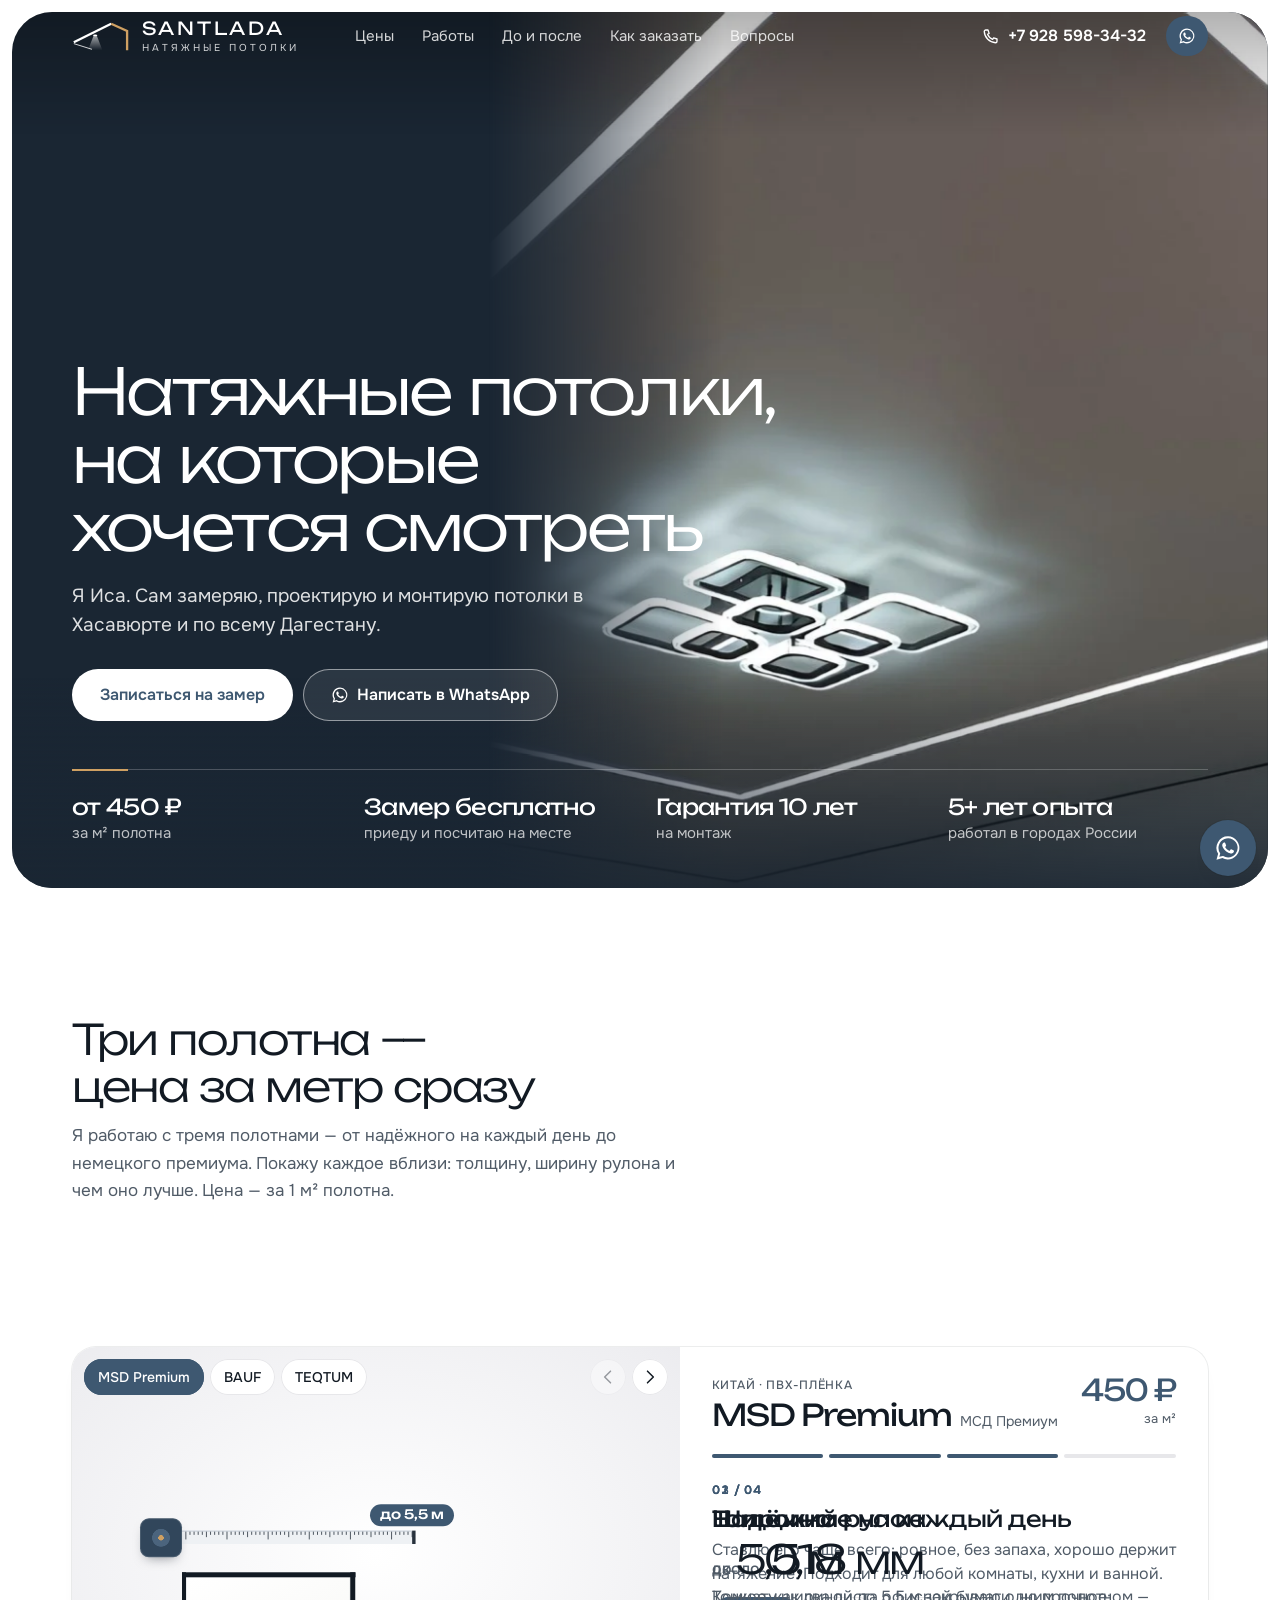
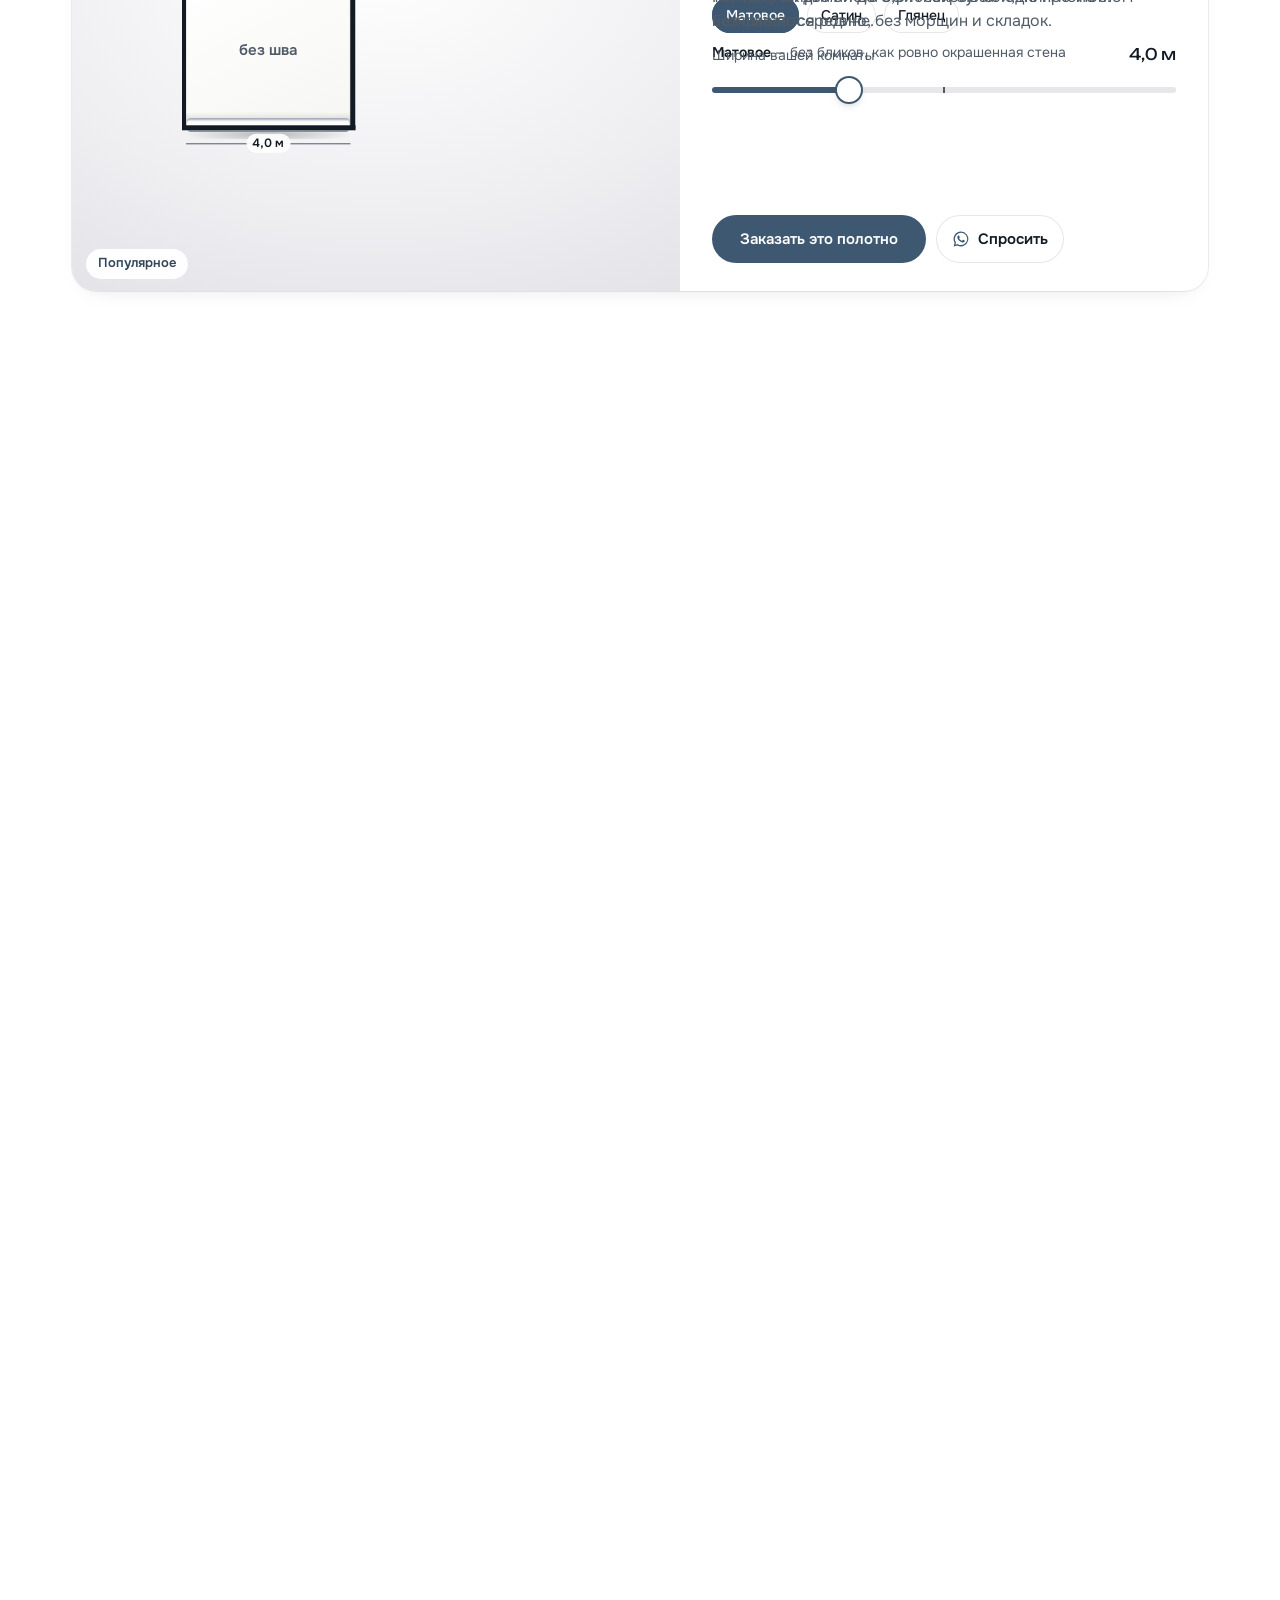
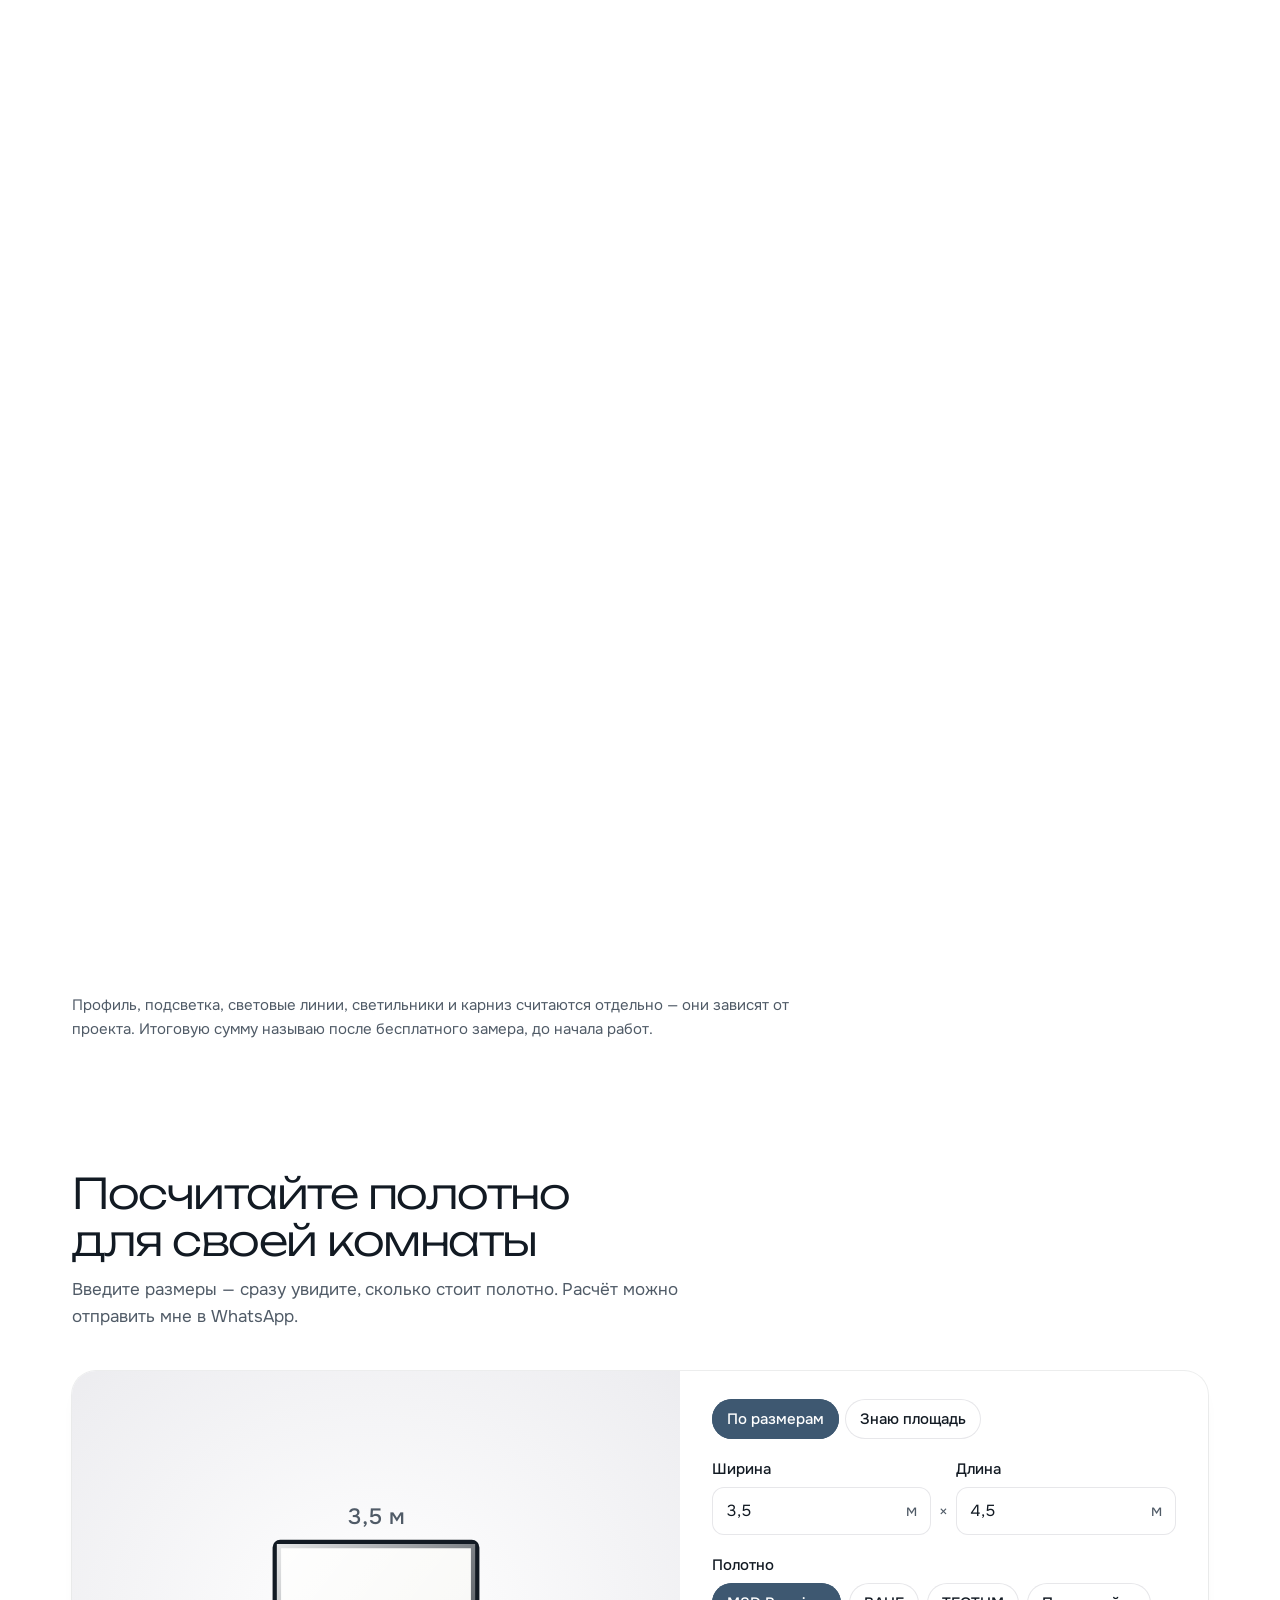
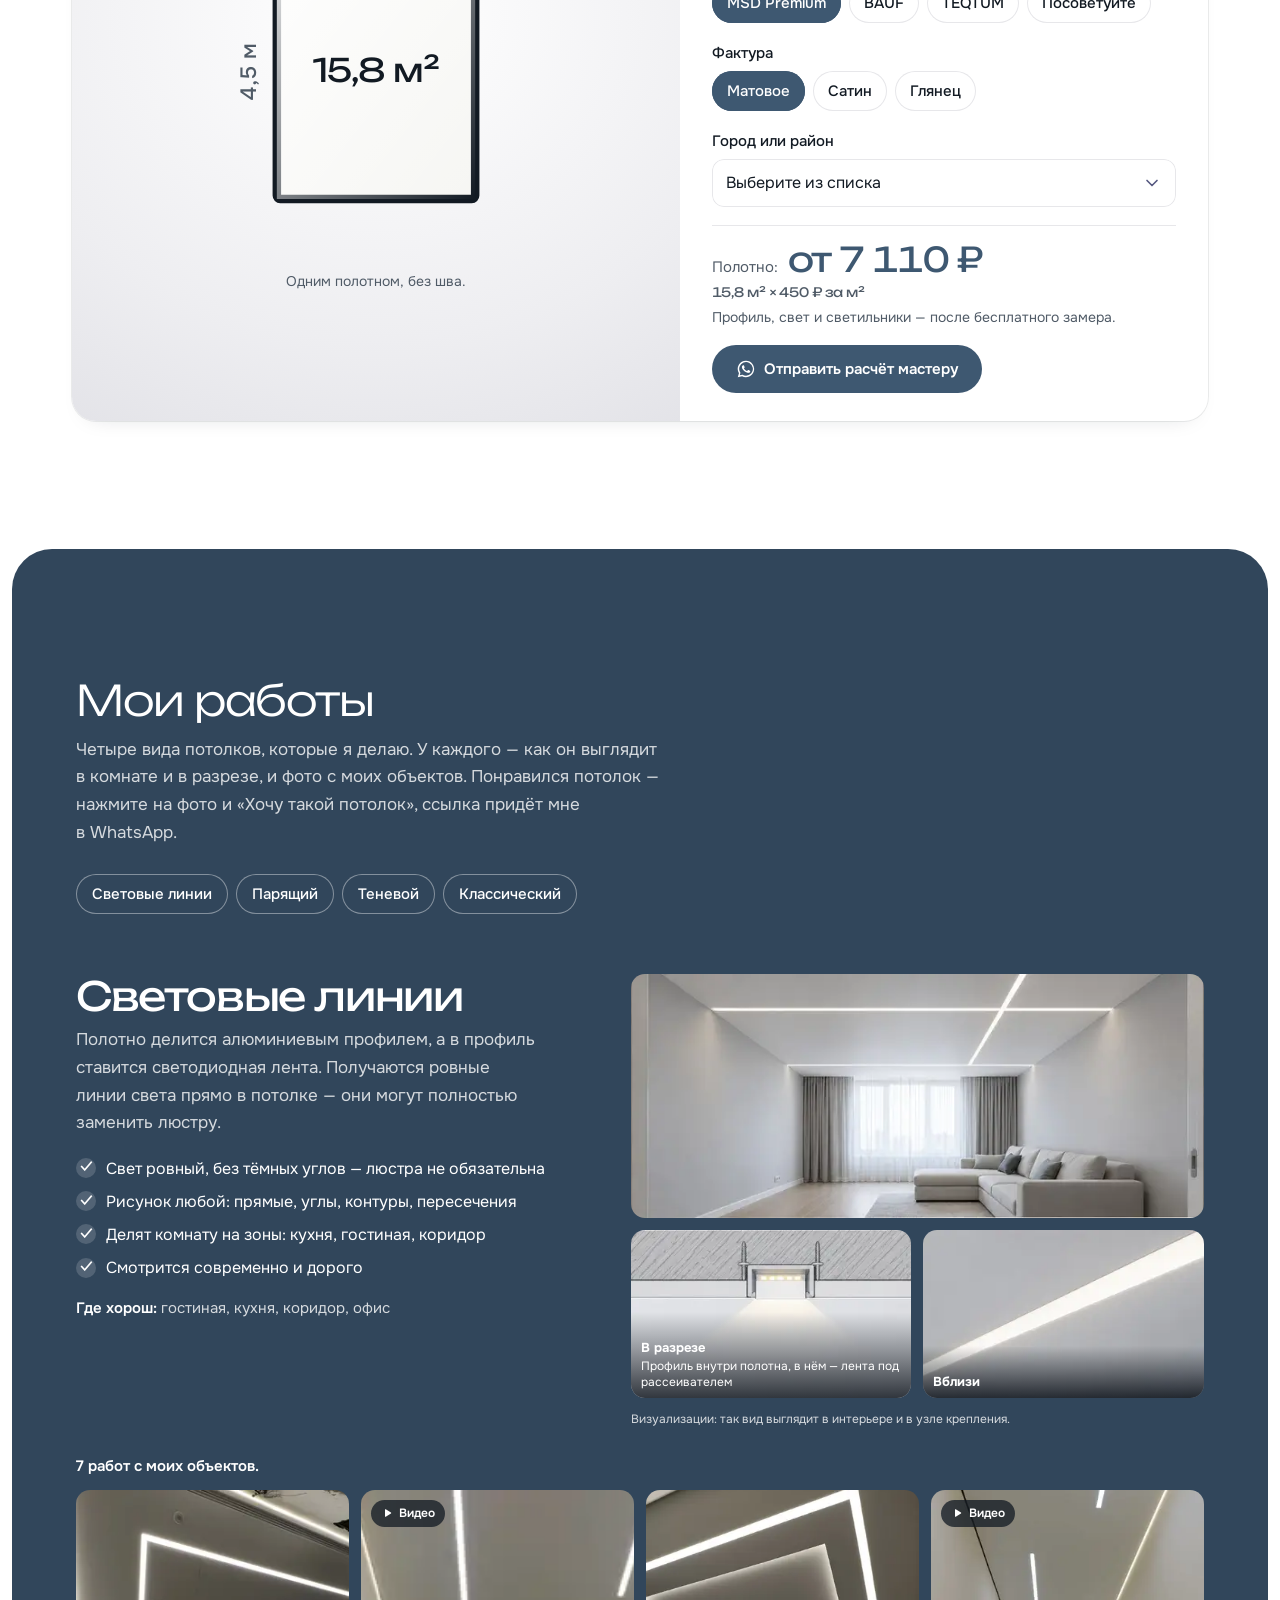
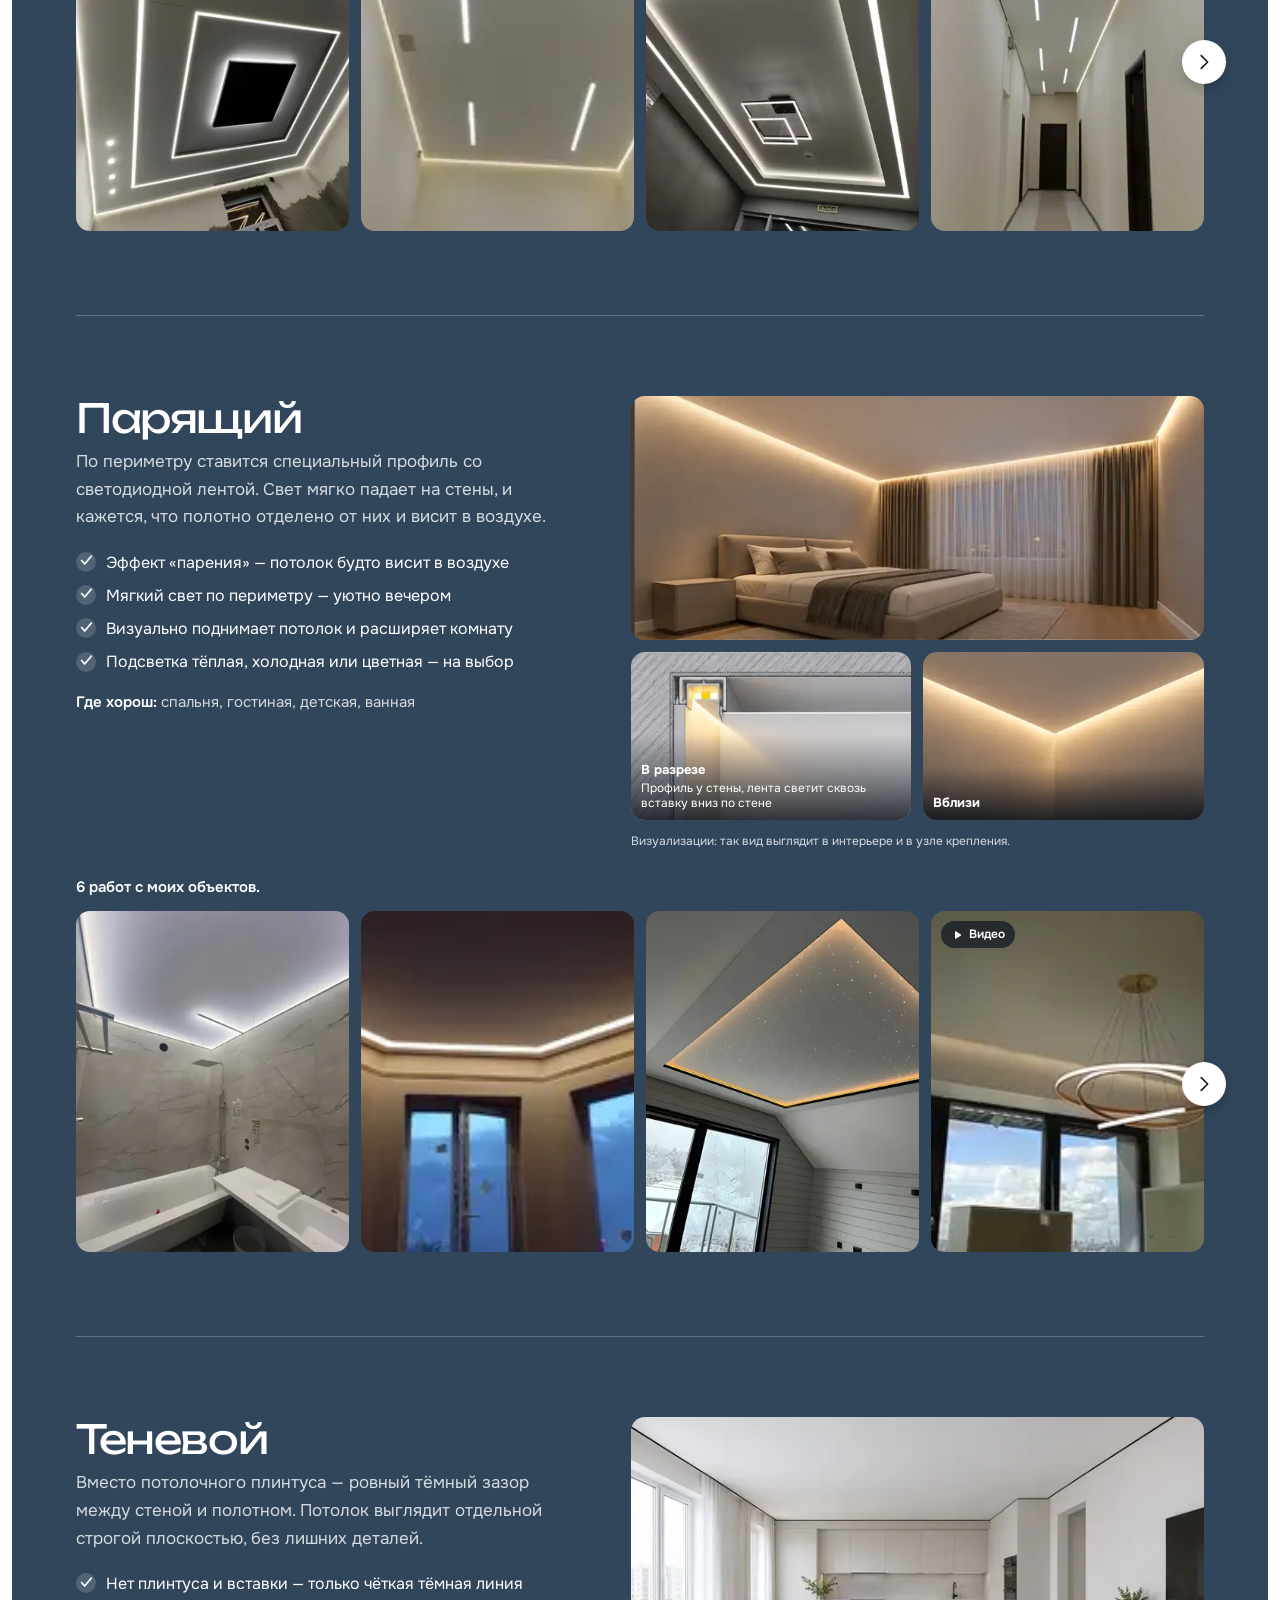
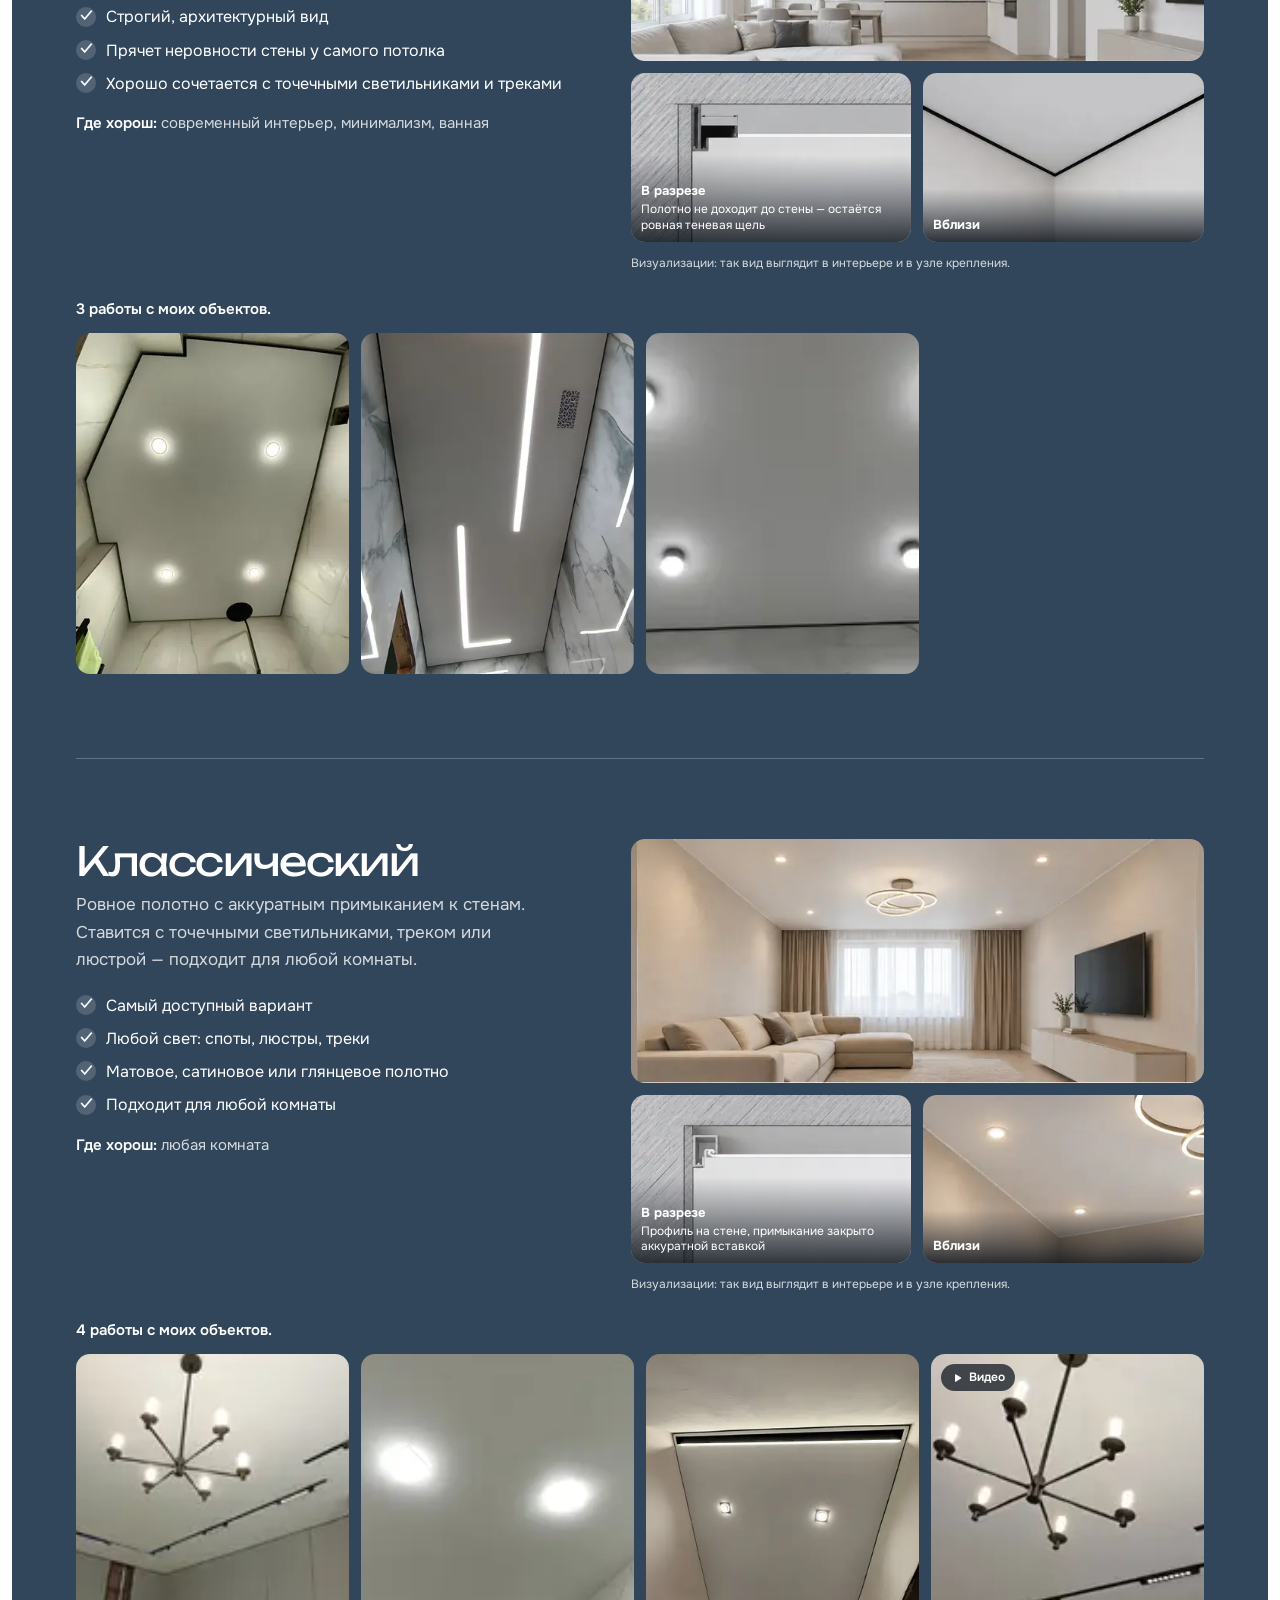
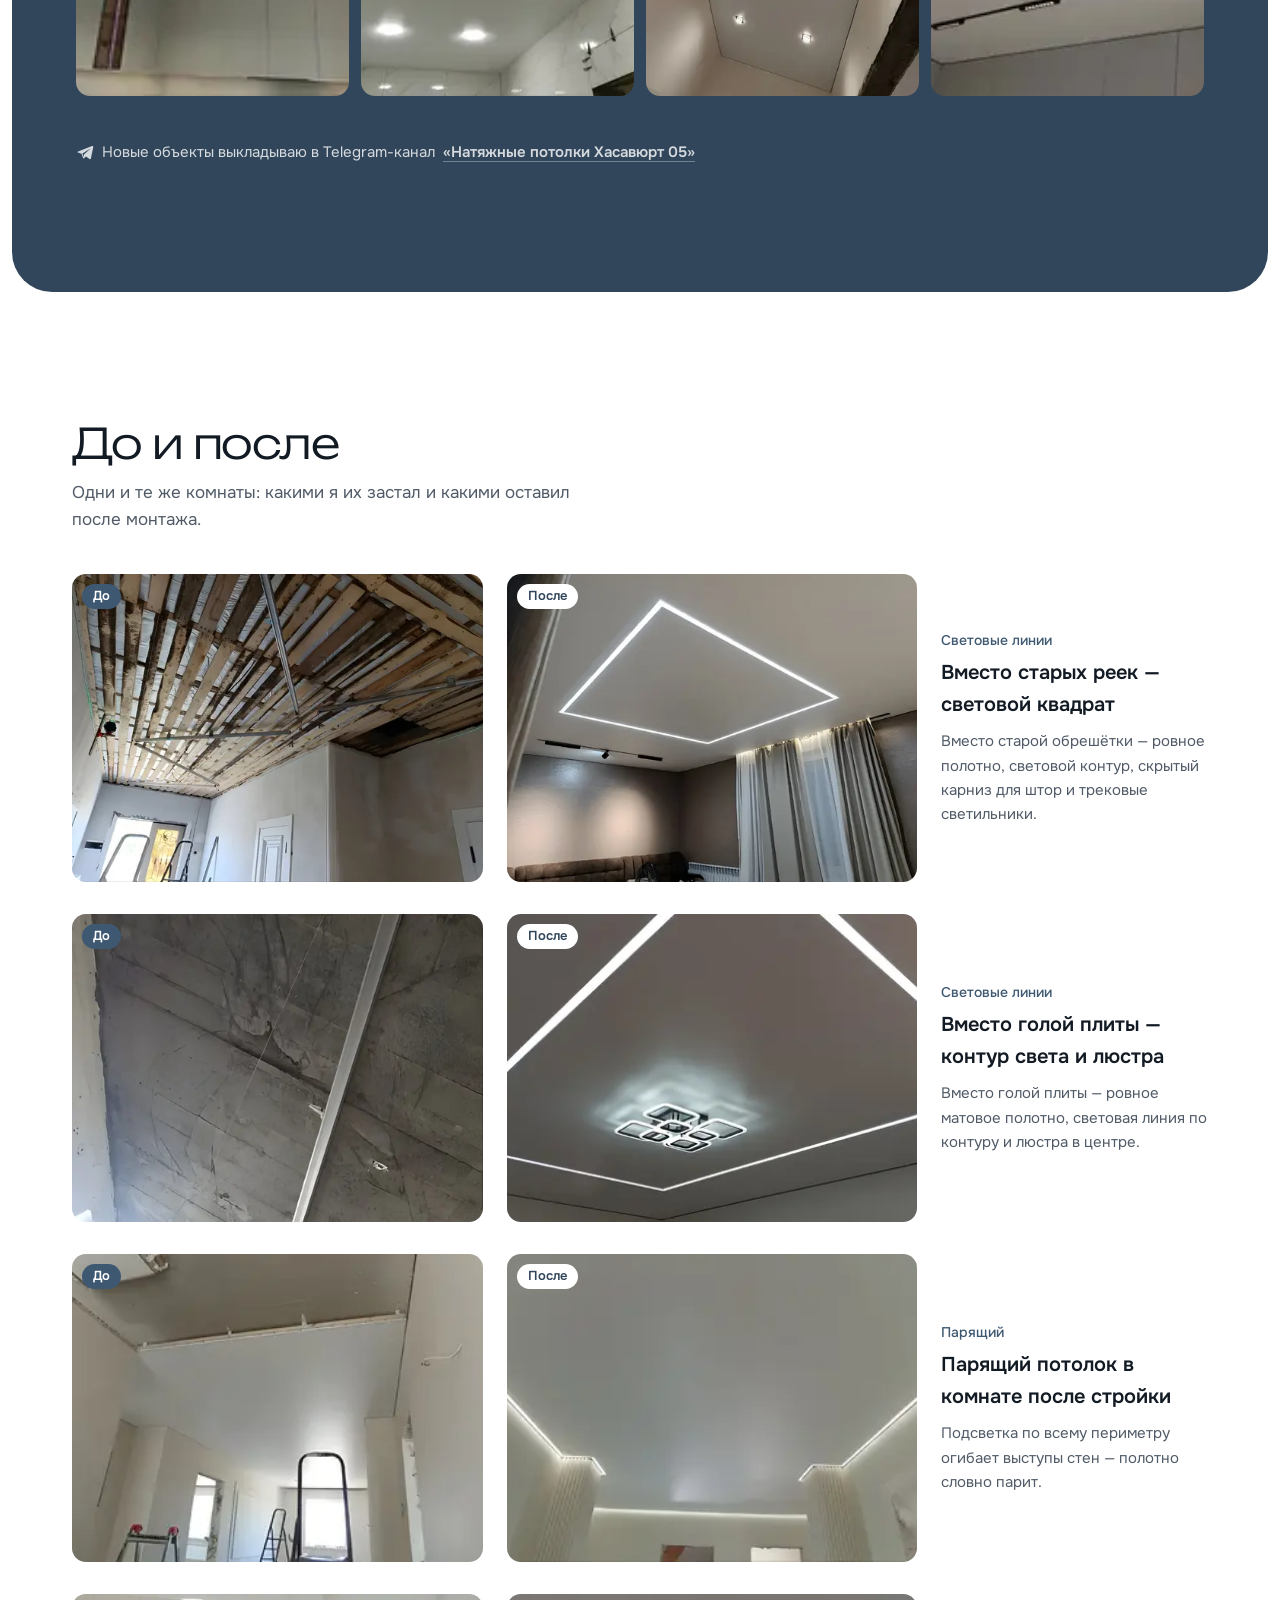
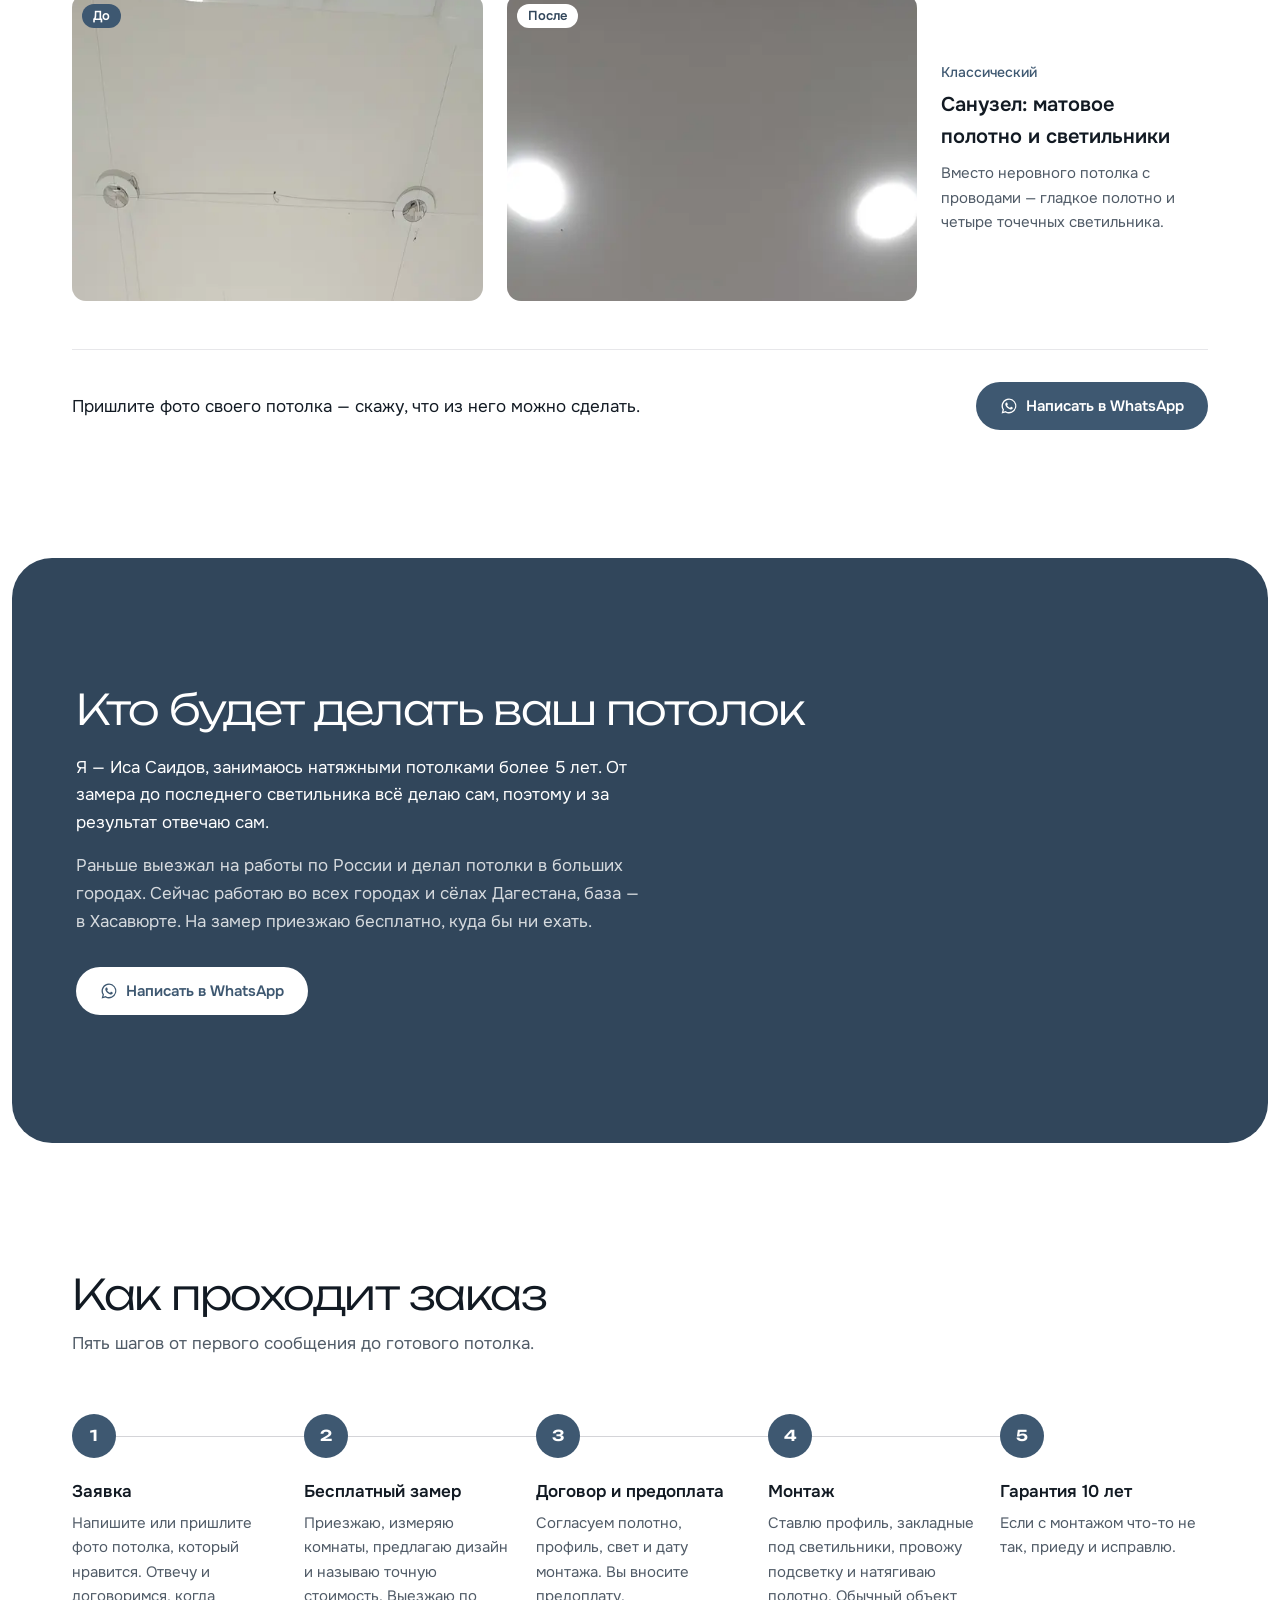
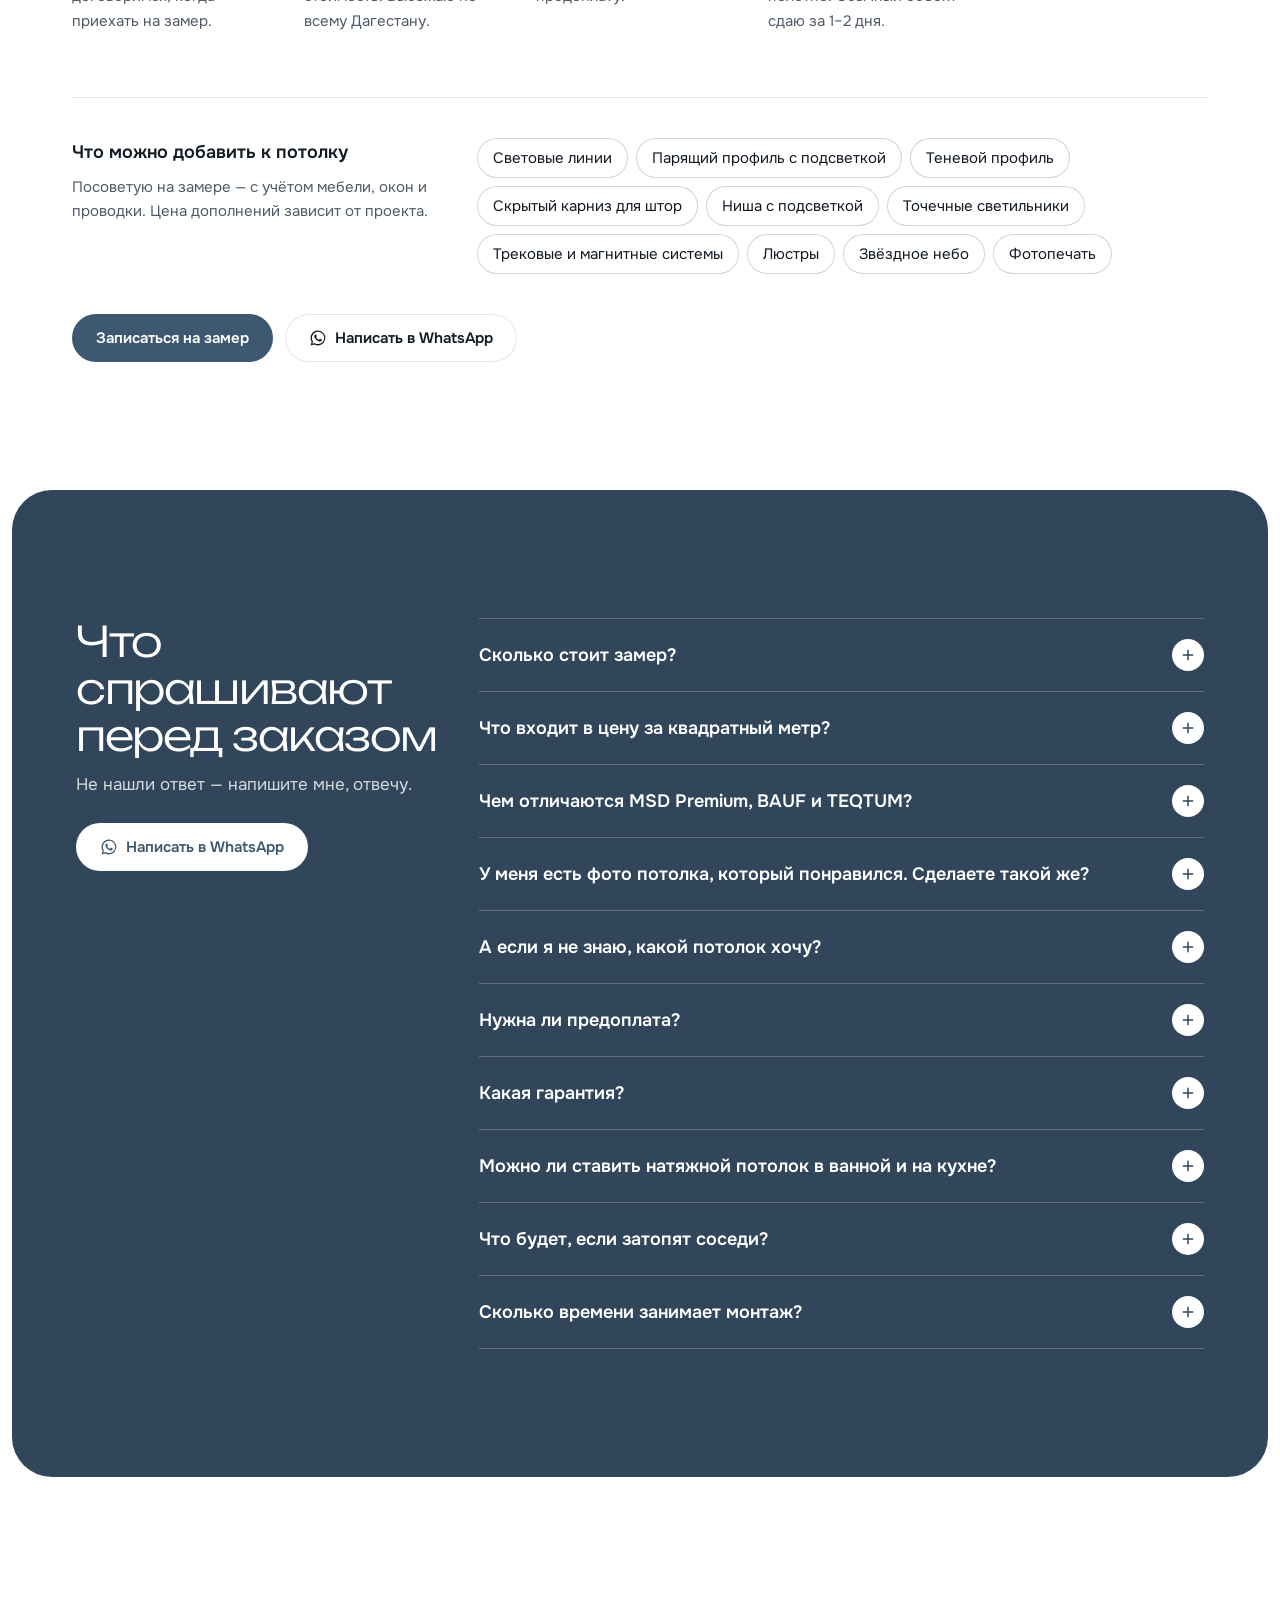
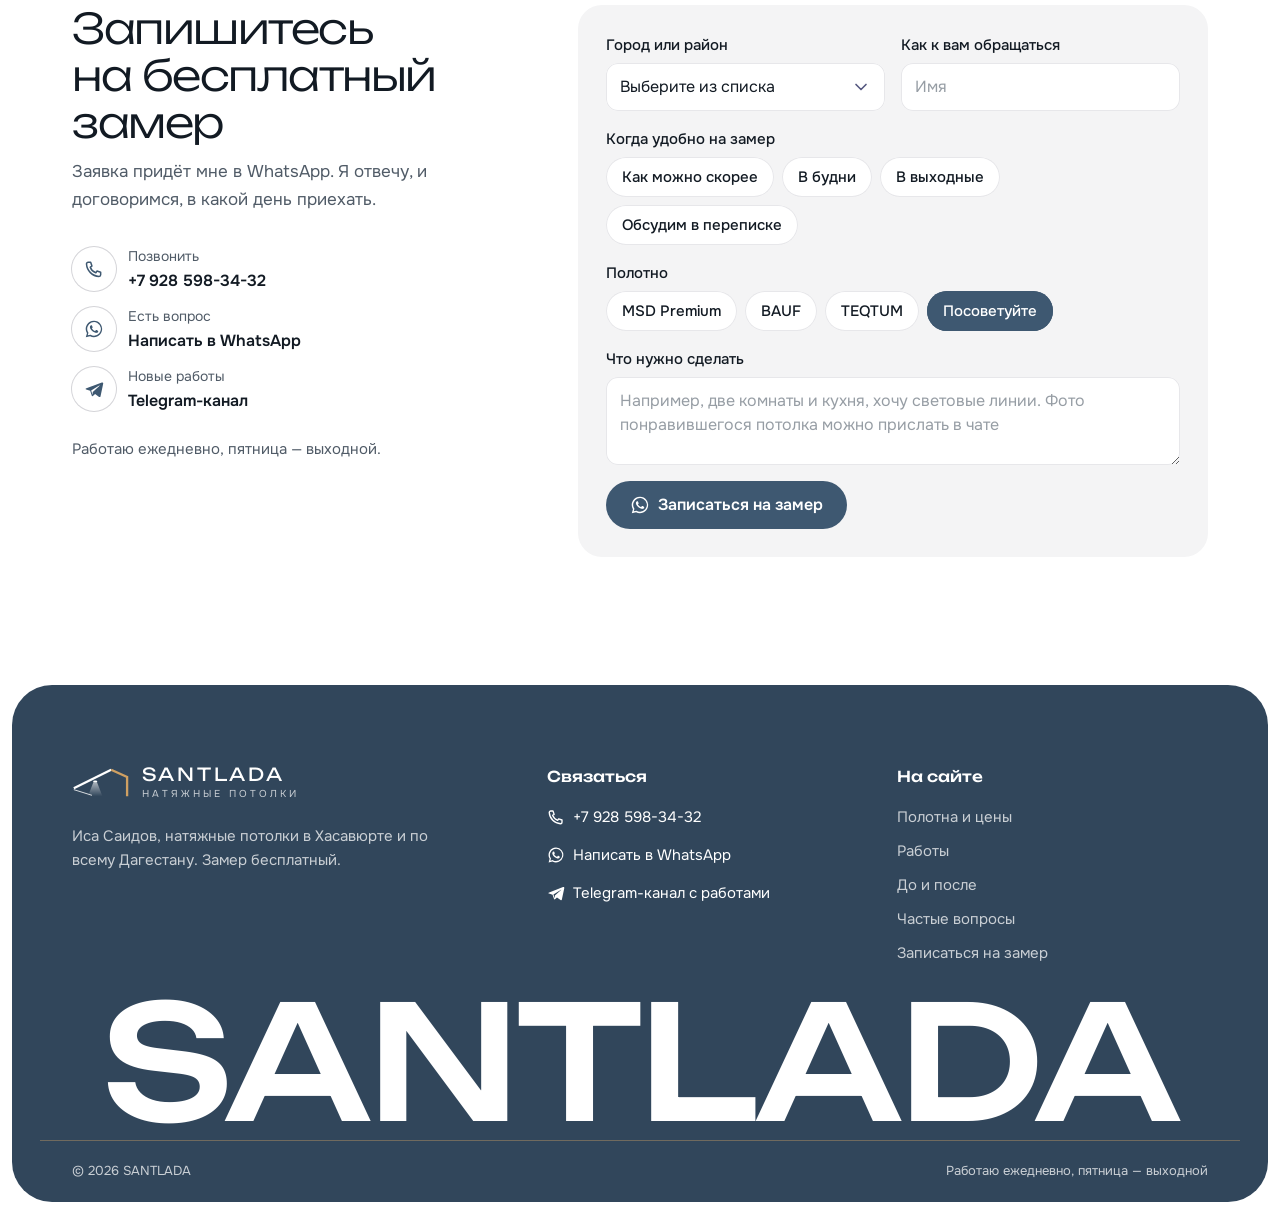
==== commit cb7b59b6: "Сайт: редизайн v2, калькулятор с фактурой, короткий текст в шапке" ====
--- a/index.html
+++ b/index.html
@@ -1,11 +1,14 @@
 <!DOCTYPE html><html lang="ru"><head><meta charset="utf-8"><meta name="viewport" content="width=device-width, initial-scale=1, viewport-fit=cover"><title>Натяжные потолки в Хасавюрте и по Дагестану — SANTLADA</title><meta name="description" content="Натяжные потолки MSD Premium от 450 ₽, BAUF от 650 ₽, TEQTUM от 1200 ₽ за м². Световые линии, парящие и теневые потолки — работы до и после. Бесплатный замер по всему Дагестану."><link rel="canonical" href="https://santlada.ru/"><meta name="theme-color" content="#ffffff"><meta name="format-detection" content="telephone=no"><script>
       document.documentElement.classList.add('js');
-    </script><link rel="icon" href="/favicon.svg" type="image/svg+xml"><link rel="icon" href="/favicon-48.png" sizes="48x48" type="image/png"><link rel="apple-touch-icon" href="/apple-touch-icon.png"><link rel="manifest" href="/manifest.webmanifest"><link rel="sitemap" href="/sitemap-index.xml"><link rel="preload" href="/_astro/unbounded-cyrillic-wght-normal.C627f1f8.woff2" as="font" type="font/woff2" crossorigin><link rel="preload" href="/_astro/onest-cyrillic-wght-normal.DayYxulF.woff2" as="font" type="font/woff2" crossorigin><meta property="og:type" content="website"><meta property="og:locale" content="ru_RU"><meta property="og:site_name" content="SANTLADA"><meta property="og:title" content="Натяжные потолки в Хасавюрте и по Дагестану — SANTLADA"><meta property="og:description" content="Натяжные потолки MSD Premium от 450 ₽, BAUF от 650 ₽, TEQTUM от 1200 ₽ за м². Световые линии, парящие и теневые потолки — работы до и после. Бесплатный замер по всему Дагестану."><meta property="og:url" content="https://santlada.ru/"><meta property="og:image" content="https://santlada.ru/og.jpg"><meta property="og:image:width" content="1200"><meta property="og:image:height" content="630"><meta name="twitter:card" content="summary_large_image"><script type="application/ld+json">{"@context":"https://schema.org","@type":"HomeAndConstructionBusiness","name":"SANTLADA — натяжные потолки","alternateName":"Сантлада","description":"Натяжные потолки MSD Premium от 450 ₽, BAUF от 650 ₽, TEQTUM от 1200 ₽ за м². Световые линии, парящие и теневые потолки — работы до и после. Бесплатный замер по всему Дагестану.","url":"https://santlada.ru","image":"https://santlada.ru/og.jpg","telephone":"+7 928 598-34-32","address":{"@type":"PostalAddress","addressLocality":"Хасавюрт","addressRegion":"Республика Дагестан","addressCountry":"RU"},"areaServed":{"@type":"State","name":"Республика Дагестан"},"sameAs":["https://t.me/SantlaDAl"]}</script><link rel="stylesheet" href="/_astro/Layout.CC-VGkDc.css"></head><body class="pb-[calc(4.5rem+env(safe-area-inset-bottom))] lg:pb-0"><a href="#main" class="sr-only z-[60] rounded-md bg-ink px-4 py-2 text-white focus:not-sr-only focus:fixed focus:top-3 focus:left-3">Перейти к содержанию</a><header class="site-header sticky top-0 z-40 border-b border-line/70 bg-ceiling" data-over><div class="container-page flex h-16 items-center gap-3 lg:h-[4.5rem]"><!--
+    </script><link rel="icon" href="/favicon.svg" type="image/svg+xml"><link rel="icon" href="/favicon-48.png" sizes="48x48" type="image/png"><link rel="apple-touch-icon" href="/apple-touch-icon.png"><link rel="manifest" href="/manifest.webmanifest"><link rel="sitemap" href="/sitemap-index.xml"><link rel="preload" href="/_astro/unbounded-cyrillic-wght-normal.C627f1f8.woff2" as="font" type="font/woff2" crossorigin><link rel="preload" href="/_astro/onest-cyrillic-wght-normal.DayYxulF.woff2" as="font" type="font/woff2" crossorigin><meta property="og:type" content="website"><meta property="og:locale" content="ru_RU"><meta property="og:site_name" content="SANTLADA"><meta property="og:title" content="Натяжные потолки в Хасавюрте и по Дагестану — SANTLADA"><meta property="og:description" content="Натяжные потолки MSD Premium от 450 ₽, BAUF от 650 ₽, TEQTUM от 1200 ₽ за м². Световые линии, парящие и теневые потолки — работы до и после. Бесплатный замер по всему Дагестану."><meta property="og:url" content="https://santlada.ru/"><meta property="og:image" content="https://santlada.ru/og.jpg"><meta property="og:image:width" content="1200"><meta property="og:image:height" content="630"><meta name="twitter:card" content="summary_large_image"><script type="application/ld+json">{"@context":"https://schema.org","@type":"HomeAndConstructionBusiness","name":"SANTLADA — натяжные потолки","alternateName":"Сантлада","description":"Натяжные потолки MSD Premium от 450 ₽, BAUF от 650 ₽, TEQTUM от 1200 ₽ за м². Световые линии, парящие и теневые потолки — работы до и после. Бесплатный замер по всему Дагестану.","url":"https://santlada.ru","image":"https://santlada.ru/og.jpg","telephone":"+7 928 598-34-32","address":{"@type":"PostalAddress","addressLocality":"Хасавюрт","addressRegion":"Республика Дагестан","addressCountry":"RU"},"areaServed":{"@type":"State","name":"Республика Дагестан"},"sameAs":["https://t.me/SantlaDAl"]}</script><link rel="stylesheet" href="/_astro/Layout.1ZEFrMZ7.css"></head><body class="pb-[calc(4.5rem+env(safe-area-inset-bottom))] lg:pb-0"><a href="#main" class="sr-only z-[60] rounded-md bg-ink px-4 py-2 text-white focus:not-sr-only focus:fixed focus:top-3 focus:left-3">Перейти к содержанию</a><header class="site-header sticky top-0 z-40 border-b border-line/70 bg-ceiling" data-over><div class="container-page flex h-16 items-center gap-3 lg:h-[4.5rem]"><!--
   Знак с фирменного логотипа: линия потолка, светильник с лучом и золотой край стены.
   Линии и луч — цветом текста (белые на фото и синих панелях, тёмные на белом), край стены — золотой.
   Рядом — название широкой разреженной гарнитурой и тонкая подпись, как на оригинале.
---><a href="/" class="group inline-flex items-center gap-3 rounded-lg" aria-label="SANTLADA — на главную"><svg width="58" height="35" viewBox="0 0 80 48" aria-hidden="true" class="shrink-0 overflow-visible"><defs><linearGradient id="logo-beam-mlx4zf" x1="0" y1="0" x2="0" y2="1"><stop offset="0" stop-color="currentColor" stop-opacity="0.6"></stop><stop offset="1" stop-color="currentColor" stop-opacity="0"></stop></linearGradient></defs><!-- линия потолка: толстая, от левого угла к верхнему --><path d="M2.5 32 54 6.5" fill="none" stroke="currentColor" stroke-width="3.2"></path><!-- тонкая линия плоскости --><path d="M3 34 27 41.5" fill="none" stroke="currentColor" stroke-width="1.1" stroke-linecap="round"></path><!-- золотой край: вдоль стены вниз --><path d="M54 6.5 76 16.5V43" fill="none" stroke="var(--color-gold)" stroke-width="3.2" stroke-linejoin="miter"></path><!-- светильник и его луч --><path d="M29.6 23.4h4.8L42 43H22Z" fill="url(#logo-beam-mlx4zf)"></path><ellipse cx="32" cy="22.4" rx="3" ry="1.2" fill="currentColor"></ellipse></svg><span class="flex flex-col leading-none"><span class="font-display text-[1.125rem] font-normal tracking-[0.16em]">SANTLADA</span><span class="mt-1.5 text-[0.625rem] tracking-[0.3em] text-ink-soft uppercase">натяжные потолки</span></span></a><nav class="ml-6 hidden shrink-0 lg:block xl:ml-8" aria-label="Основное меню"><ul class="relative flex items-center gap-1" data-nav><span class="pointer-events-none absolute top-0 left-0 h-full w-0 rounded-lg bg-ink/[0.07] opacity-0 transition-none data-[ready]:transition-[transform,width,opacity] data-[ready]:duration-300 data-[ready]:ease-[cubic-bezier(0.2,0.8,0.2,1)]" aria-hidden="true" data-pill></span><li><a href="#ceny" class="relative block rounded-lg px-3 py-2 text-[0.9375rem] whitespace-nowrap text-ink-soft transition-colors hover:text-ink data-[active]:text-ink aria-[current=page]:font-semibold aria-[current=page]:text-ink">Цены</a></li><li><a href="#raboty" class="relative block rounded-lg px-3 py-2 text-[0.9375rem] whitespace-nowrap text-ink-soft transition-colors hover:text-ink data-[active]:text-ink aria-[current=page]:font-semibold aria-[current=page]:text-ink">Работы</a></li><li><a href="#do-posle" class="relative block rounded-lg px-3 py-2 text-[0.9375rem] whitespace-nowrap text-ink-soft transition-colors hover:text-ink data-[active]:text-ink aria-[current=page]:font-semibold aria-[current=page]:text-ink">До и после</a></li><li><a href="#proekt" class="relative block rounded-lg px-3 py-2 text-[0.9375rem] whitespace-nowrap text-ink-soft transition-colors hover:text-ink data-[active]:text-ink aria-[current=page]:font-semibold aria-[current=page]:text-ink">Проект</a></li><li><a href="#voprosy" class="relative block rounded-lg px-3 py-2 text-[0.9375rem] whitespace-nowrap text-ink-soft transition-colors hover:text-ink data-[active]:text-ink aria-[current=page]:font-semibold aria-[current=page]:text-ink">Вопросы</a></li></ul></nav><div class="ml-auto flex items-center gap-2"><a href="tel:+79285983432" class="hidden items-center gap-2 rounded-lg px-3 py-2 font-semibold whitespace-nowrap hover:bg-haze xl:inline-flex"><svg width="18" height="18" viewBox="0 0 24 24" fill="none" stroke="currentColor" stroke-width="1.8" stroke-linecap="round" stroke-linejoin="round" aria-hidden="true" focusable="false"><path d="M5 4h3l1.5 4.5-2 1.3a11 11 0 0 0 6.7 6.7l1.3-2L20 16v3a2 2 0 0 1-2 2A16 16 0 0 1 3 6a2 2 0 0 1 2-2Z"></path></svg>+7 928 598-34-32</a><a href="https://wa.me/79285983432?text=%D0%97%D0%B4%D1%80%D0%B0%D0%B2%D1%81%D1%82%D0%B2%D1%83%D0%B9%D1%82%D0%B5!%20%D0%9F%D0%B8%D1%88%D1%83%20%D1%81%20%D1%81%D0%B0%D0%B9%D1%82%D0%B0%20%D0%BF%D0%BE%20%D0%BF%D0%BE%D0%B2%D0%BE%D0%B4%D1%83%20%D0%BD%D0%B0%D1%82%D1%8F%D0%B6%D0%BD%D0%BE%D0%B3%D0%BE%20%D0%BF%D0%BE%D1%82%D0%BE%D0%BB%D0%BA%D0%B0." target="_blank" rel="noopener" class="btn-wa hidden min-h-10 px-4 md:inline-flex lg:hidden xl:inline-flex"><svg width="18" height="18" viewBox="0 0 24 24" fill="currentColor" aria-hidden="true" focusable="false"><path d="M12.04 2a9.9 9.9 0 0 0-8.5 15l-1.4 5 5.1-1.34A9.9 9.9 0 1 0 12.04 2Zm0 18.1a8.2 8.2 0 0 1-4.18-1.15l-.3-.18-3.03.8.81-2.95-.2-.31a8.2 8.2 0 1 1 6.9 3.79Zm4.5-6.14c-.25-.12-1.46-.72-1.69-.8-.23-.08-.39-.12-.56.12-.16.25-.64.8-.78.97-.15.16-.29.18-.54.06a6.7 6.7 0 0 1-1.97-1.22 7.4 7.4 0 0 1-1.37-1.7c-.14-.25-.01-.38.11-.5.11-.11.25-.29.37-.43.13-.15.17-.25.25-.42.08-.16.04-.31-.02-.43-.06-.13-.56-1.34-.76-1.84-.2-.48-.4-.41-.56-.42h-.47a.9.9 0 0 0-.66.31 2.76 2.76 0 0 0-.86 2.06 4.8 4.8 0 0 0 1 2.55c.13.16 1.75 2.67 4.24 3.75.59.25 1.05.4 1.41.52.6.19 1.13.16 1.56.1.47-.07 1.46-.6 1.67-1.18.2-.58.2-1.07.14-1.18-.06-.1-.22-.16-.47-.29Z"></path></svg>WhatsApp</a><button type="button" class="hdr-btn inline-flex size-11 items-center justify-center rounded-lg ring-1 ring-line ring-inset hover:bg-haze lg:hidden" aria-expanded="false" aria-controls="mobile-nav" aria-label="Открыть меню" data-menu-toggle><svg width="22" height="22" viewBox="0 0 24 24" fill="none" stroke="currentColor" stroke-width="1.8" stroke-linecap="round" stroke-linejoin="round" aria-hidden="true" focusable="false"><path d="M4 7h16M4 12h16M4 17h16"></path></svg></button></div></div><nav id="mobile-nav" class="border-t border-line bg-plane lg:hidden" aria-label="Меню" hidden><ul class="container-page grid gap-1 py-3"><li><a href="#ceny" class="block rounded-lg px-3 py-3 text-[1.0625rem] font-medium hover:bg-haze" data-menu-link>Цены</a></li><li><a href="#raboty" class="block rounded-lg px-3 py-3 text-[1.0625rem] font-medium hover:bg-haze" data-menu-link>Работы</a></li><li><a href="#do-posle" class="block rounded-lg px-3 py-3 text-[1.0625rem] font-medium hover:bg-haze" data-menu-link>До и после</a></li><li><a href="#proekt" class="block rounded-lg px-3 py-3 text-[1.0625rem] font-medium hover:bg-haze" data-menu-link>Проект</a></li><li><a href="#voprosy" class="block rounded-lg px-3 py-3 text-[1.0625rem] font-medium hover:bg-haze" data-menu-link>Вопросы</a></li><li><a href="#kontakty" class="block rounded-lg px-3 py-3 text-[1.0625rem] font-medium hover:bg-haze" data-menu-link>Контакты</a></li><li class="mt-2 flex flex-wrap gap-2 px-3 pb-2"><a href="tel:+79285983432" class="btn-ghost flex-1"><svg width="18" height="18" viewBox="0 0 24 24" fill="none" stroke="currentColor" stroke-width="1.8" stroke-linecap="round" stroke-linejoin="round" aria-hidden="true" focusable="false"><path d="M5 4h3l1.5 4.5-2 1.3a11 11 0 0 0 6.7 6.7l1.3-2L20 16v3a2 2 0 0 1-2 2A16 16 0 0 1 3 6a2 2 0 0 1 2-2Z"></path></svg>+7 928 598-34-32</a><a href="https://wa.me/79285983432?text=%D0%97%D0%B4%D1%80%D0%B0%D0%B2%D1%81%D1%82%D0%B2%D1%83%D0%B9%D1%82%D0%B5!%20%D0%9F%D0%B8%D1%88%D1%83%20%D1%81%20%D1%81%D0%B0%D0%B9%D1%82%D0%B0%20%D0%BF%D0%BE%20%D0%BF%D0%BE%D0%B2%D0%BE%D0%B4%D1%83%20%D0%BD%D0%B0%D1%82%D1%8F%D0%B6%D0%BD%D0%BE%D0%B3%D0%BE%20%D0%BF%D0%BE%D1%82%D0%BE%D0%BB%D0%BA%D0%B0." target="_blank" rel="noopener" class="btn-wa flex-1"><svg width="18" height="18" viewBox="0 0 24 24" fill="currentColor" aria-hidden="true" focusable="false"><path d="M12.04 2a9.9 9.9 0 0 0-8.5 15l-1.4 5 5.1-1.34A9.9 9.9 0 1 0 12.04 2Zm0 18.1a8.2 8.2 0 0 1-4.18-1.15l-.3-.18-3.03.8.81-2.95-.2-.31a8.2 8.2 0 1 1 6.9 3.79Zm4.5-6.14c-.25-.12-1.46-.72-1.69-.8-.23-.08-.39-.12-.56.12-.16.25-.64.8-.78.97-.15.16-.29.18-.54.06a6.7 6.7 0 0 1-1.97-1.22 7.4 7.4 0 0 1-1.37-1.7c-.14-.25-.01-.38.11-.5.11-.11.25-.29.37-.43.13-.15.17-.25.25-.42.08-.16.04-.31-.02-.43-.06-.13-.56-1.34-.76-1.84-.2-.48-.4-.41-.56-.42h-.47a.9.9 0 0 0-.66.31 2.76 2.76 0 0 0-.86 2.06 4.8 4.8 0 0 0 1 2.55c.13.16 1.75 2.67 4.24 3.75.59.25 1.05.4 1.41.52.6.19 1.13.16 1.56.1.47-.07 1.46-.6 1.67-1.18.2-.58.2-1.07.14-1.18-.06-.1-.22-.16-.47-.29Z"></path></svg>WhatsApp</a></li></ul></nav></header><script type="module">var e=document.querySelector(`.site-header[data-over]`);if(e){let t=()=>e.toggleAttribute(`data-scrolled`,window.scrollY>8);t(),window.addEventListener(`scroll`,t,{passive:!0})}var t=document.querySelector(`[data-nav]`),n=t?.querySelector(`[data-pill]`);if(t&&n){let e=Array.from(t.querySelectorAll(`a`)),r=e.find(e=>e.getAttribute(`aria-current`)===`page`)??null,i=null,a=null,o=!1,s=()=>{let t=i??r??a;e.forEach(e=>e.toggleAttribute(`data-active`,e===t)),!t||!t.offsetWidth?n.style.opacity=`0`:(n.style.width=`${t.offsetWidth}px`,n.style.transform=`translateX(${t.offsetLeft}px)`,n.style.opacity=`1`,o||=(n.offsetWidth,n.setAttribute(`data-ready`,``),!0))};e.forEach(e=>{e.addEventListener(`pointerenter`,()=>(i=e,s())),e.addEventListener(`focus`,()=>(i=e,s())),e.addEventListener(`blur`,()=>(i=null,s()))}),t.addEventListener(`pointerleave`,()=>(i=null,s()));let c=new Map(e.filter(e=>e.pathname===location.pathname&&e.hash).map(e=>[e.hash.slice(1),e]));if(c.size&&`IntersectionObserver`in window){let e=new IntersectionObserver(e=>{for(let t of e){let e=c.get(t.target.id)??null;t.isIntersecting?a=e:a===e&&(a=null)}s()},{rootMargin:`-45% 0px -50% 0px`});document.querySelectorAll(`.page[id]`).forEach(t=>e.observe(t))}new ResizeObserver(s).observe(t),document.fonts?.ready.then(s),s()}var r=document.querySelector(`[data-menu-toggle]`),i=document.getElementById(`mobile-nav`),a=e=>{r&&i&&(i.hidden=!e,r.setAttribute(`aria-expanded`,String(e)),r.setAttribute(`aria-label`,e?`Закрыть меню`:`Открыть меню`))};r?.addEventListener(`click`,()=>a(i?.hidden??!1)),i?.querySelectorAll(`[data-menu-link]`).forEach(e=>e.addEventListener(`click`,()=>a(!1))),document.addEventListener(`keydown`,e=>{e.key===`Escape`&&i&&!i.hidden&&(a(!1),r?.focus())});</script><main id="main"><section class="hero" aria-labelledby="hero-title"><div class="hero-media"><picture><source media="(min-width: 64rem)" srcset="/_astro/ceiling.BhkFOA12_Z1UKoRf.webp 1024w, /_astro/ceiling.BhkFOA12_rD4lz.webp 1600w" sizes="100vw" type="image/webp"><img src="/_astro/536.Dxixkdap_1Srtt4.webp" srcset="/_astro/536.Dxixkdap_VroJT.webp 480w, /_astro/536.Dxixkdap_Z1A9L6I.webp 720w, /_astro/536.Dxixkdap_Z1paSgR.webp 1080w" sizes="100vw" width="1202" height="1600" alt="Натяжной потолок со световыми контурами вокруг люстры — работа Исы" loading="eager" fetchpriority="high" decoding="async" class="hero-photo"></picture></div><div class="hero-shade" aria-hidden="true"></div><div class="container-page hero-body"><h1 id="hero-title" class="hero-title"><span class="sr-only">Santlada — натяжные потолки в Хасавюрте и по Дагестану. </span><span class="hero-line" aria-hidden="true"><span class="hero-word" style="--w:0">Натяжные</span><span class="hero-word" style="--w:1">потолки,</span></span><span class="hero-line" aria-hidden="true"><span class="hero-word" style="--w:2">на</span><span class="hero-word" style="--w:3">которые</span></span><span class="hero-line" aria-hidden="true"><span class="hero-word" style="--w:4">хочется</span><span class="hero-word" style="--w:5">смотреть</span></span><span class="sr-only">Натяжные потолки, на которые хочется смотреть</span></h1><p class="hero-lead hero-in" style="--d:0">Матовые, парящие, теневые и со световыми линиями. Сам замеряю, проектирую и монтирую — в Хасавюрте и по всему Дагестану.</p><div class="hero-actions hero-in" style="--d:1"><a href="#kontakty" class="btn-primary btn-shine hero-cta" data-magnet>Бесплатный замер</a><a href="#raboty" class="btn-ghost hero-more">Смотреть работы</a></div><ul class="hero-facts hero-in" style="--d:2"><li><strong>от 450 ₽</strong><span>за м² полотна — цены открыто</span></li><li><strong>Замер бесплатно</strong><span>приеду и посчитаю на месте</span></li><li><strong>Гарантия 10 лет</strong><span>на выполненную работу</span></li><li><strong>5+ лет опыта</strong><span>работал в городах России</span></li></ul></div></section><section id="ceny" class="page scroll-mt-20" data-tone="white" data-reveal aria-labelledby="ceny-title"><div class="container-page pt-20 lg:pt-32"><div class="max-w-2xl" data-rise><h2 id="ceny-title" class="h-section">Три полотна — цена за метр сразу</h2><p class="lead mt-3">Я работаю с тремя полотнами — от надёжного на каждый день до немецкого премиума. Покажу каждое вблизи: толщину, ширину рулона и чем оно лучше. Цена — за 1 м² полотна.</p></div></div><style>astro-island,astro-slot,astro-static-slot{display:contents}</style><script>(function(){let e=async e=>{await(await e())()};(self.Astro||(self.Astro={})).load=e,window.dispatchEvent(new Event(`astro:load`))})();</script><script>(function(){function e(t){"@babel/helpers - typeof";return e=typeof Symbol==`function`&&typeof Symbol.iterator==`symbol`?function(e){return typeof e}:function(e){return e&&typeof Symbol==`function`&&e.constructor===Symbol&&e!==Symbol.prototype?`symbol`:typeof e},e(t)}function t(t,n){if(e(t)!=`object`||!t)return t;var r=t[Symbol.toPrimitive];if(r!==void 0){var i=r.call(t,n||`default`);if(e(i)!=`object`)return i;throw TypeError(`@@toPrimitive must return a primitive value.`)}return(n===`string`?String:Number)(t)}function n(n){var r=t(n,`string`);return e(r)==`symbol`?r:r+``}function r(e,t,r){return(t=n(t))in e?Object.defineProperty(e,t,{value:r,enumerable:!0,configurable:!0,writable:!0}):e[t]=r,e}let i=/* @__PURE__ */ new Set([`__proto__`,`constructor`,`prototype`]);{let e={0:e=>a(e),1:e=>n(e),2:e=>new RegExp(e),3:e=>new Date(e),4:e=>new Map(n(e)),5:e=>new Set(n(e)),6:e=>BigInt(e),7:e=>new URL(e),8:e=>new Uint8Array(e),9:e=>new Uint16Array(e),10:e=>new Uint32Array(e),11:e=>1/0*e},t=t=>{let[n,r]=t;return n in e?e[n](r):void 0},n=e=>e.map(t),a=e=>typeof e!=`object`||!e?e:Object.fromEntries(Object.entries(e).map(([e,n])=>[e,t(n)]));class o extends HTMLElement{constructor(...e){super(...e),r(this,`Component`,void 0),r(this,`hydrator`,void 0),r(this,`hydrate`,async()=>{var e;if(!this.hydrator||!this.isConnected)return;let t=(e=this.parentElement)==null?void 0:e.closest(`astro-island[ssr]`);if(t){t.addEventListener(`astro:hydrate`,this.hydrate,{once:!0});return}let n=this.querySelectorAll(`astro-slot`),r={},i=this.querySelectorAll(`template[data-astro-template]`);for(let e of i){let t=e.closest(this.tagName);t!=null&&t.isSameNode(this)&&(r[e.getAttribute(`data-astro-template`)||`default`]=e.innerHTML,e.remove())}for(let e of n){let t=e.closest(this.tagName);t!=null&&t.isSameNode(this)&&(r[e.getAttribute(`name`)||`default`]=e.innerHTML)}let o;try{o=this.hasAttribute(`props`)?a(JSON.parse(this.getAttribute(`props`))):{}}catch(e){let t=this.getAttribute(`component-url`)||`<unknown>`,n=this.getAttribute(`component-export`);throw n&&(t+=` (export ${n})`),console.error(`[hydrate] Error parsing props for component ${t}`,this.getAttribute(`props`),e),e}await this.hydrator(this)(this.Component,o,r,{client:this.getAttribute(`client`)}),this.removeAttribute(`ssr`),this.dispatchEvent(new CustomEvent(`astro:hydrate`))}),r(this,`unmount`,()=>{this.isConnected||this.dispatchEvent(new CustomEvent(`astro:unmount`))})}disconnectedCallback(){document.removeEventListener(`astro:after-swap`,this.unmount),document.addEventListener(`astro:after-swap`,this.unmount,{once:!0})}connectedCallback(){if(!this.hasAttribute(`await-children`)||document.readyState===`interactive`||document.readyState===`complete`)this.childrenConnectedCallback();else{let e=()=>{document.removeEventListener(`DOMContentLoaded`,e),t.disconnect(),this.childrenConnectedCallback()},t=new MutationObserver(()=>{var t;((t=this.lastChild)==null?void 0:t.nodeType)===Node.COMMENT_NODE&&this.lastChild.nodeValue===`astro:end`&&(this.lastChild.remove(),e())});t.observe(this,{childList:!0}),document.addEventListener(`DOMContentLoaded`,e)}}async childrenConnectedCallback(){let e=this.getAttribute(`before-hydration-url`);e&&await import(e),this.start()}getRetryImportUrl(e){let t=new URL(e,document.baseURI);return t.searchParams.set(`astro-retry`,Date.now().toString()),t.toString()}async importWithRetry(e){try{return await import(e)}catch(t){return await new Promise(e=>setTimeout(e,1e3)),import(this.getRetryImportUrl(e))}}handleHydrationError(e){let t=this.getAttribute(`component-url`),n=new CustomEvent(`astro:hydration-error`,{cancelable:!0,bubbles:!0,composed:!0,detail:{error:e,componentUrl:t}});this.dispatchEvent(n)&&console.error(`[astro-island] Error hydrating ${t}`,e)}async start(){let e=JSON.parse(this.getAttribute(`opts`)),t=this.getAttribute(`client`);if(Astro[t]===void 0){window.addEventListener(`astro:${t}`,()=>this.start(),{once:!0});return}try{await Astro[t](async()=>{let e=this.getAttribute(`renderer-url`);try{let[t,{default:n}]=await Promise.all([this.importWithRetry(this.getAttribute(`component-url`)),e?this.importWithRetry(e):Promise.resolve({default:()=>()=>{}})]),r=this.getAttribute(`component-export`)||`default`;if(r.includes(`.`)){this.Component=t;for(let e of r.split(`.`)){if(i.has(e)||!this.Component||typeof this.Component!=`object`&&typeof this.Component!=`function`||!Object.hasOwn(this.Component,e))throw Error(`Invalid component export path: ${r}`);this.Component=this.Component[e]}}else{if(i.has(r))throw Error(`Invalid component export path: ${r}`);this.Component=t[r]}return this.hydrator=n,this.hydrate}catch(e){return this.handleHydrationError(e),()=>{}}},e,this)}catch(e){this.handleHydrationError(e)}}attributeChangedCallback(){this.hydrate()}}r(o,`observedAttributes`,[`props`]),customElements.get(`astro-island`)||customElements.define(`astro-island`,o)}})();</script><astro-island uid="Z1dEGM3" prefix="r23" component-url="/_astro/CanvasStory.CCJeTBaq.js" component-export="default" renderer-url="/_astro/client.EoSUrE1U.js" props="{&quot;items&quot;:[1,[[0,{&quot;id&quot;:[0,&quot;msd&quot;],&quot;name&quot;:[0,&quot;MSD Premium&quot;],&quot;nameRu&quot;:[0,&quot;МСД Премиум&quot;],&quot;origin&quot;:[0,&quot;Китай · ПВХ-плёнка&quot;],&quot;price&quot;:[0,450],&quot;prices&quot;:[0,{&quot;matte&quot;:[0,450],&quot;satin&quot;:[0,500],&quot;gloss&quot;:[0,500]}],&quot;badge&quot;:[0,&quot;Популярное&quot;],&quot;tone&quot;:[0,&quot;#f6f6f3&quot;],&quot;finishes&quot;:[1,[[0,&quot;matte&quot;],[0,&quot;satin&quot;],[0,&quot;gloss&quot;]]],&quot;colors&quot;:[1,[[0,{&quot;hex&quot;:[0,&quot;#f7f7f4&quot;],&quot;name&quot;:[0,&quot;белый&quot;]}],[0,{&quot;hex&quot;:[0,&quot;#f3ecdc&quot;],&quot;name&quot;:[0,&quot;слоновая кость&quot;]}],[0,{&quot;hex&quot;:[0,&quot;#e6d6bd&quot;],&quot;name&quot;:[0,&quot;бежевый&quot;]}],[0,{&quot;hex&quot;:[0,&quot;#c9ced6&quot;],&quot;name&quot;:[0,&quot;светло-серый&quot;]}],[0,{&quot;hex&quot;:[0,&quot;#9fb3c8&quot;],&quot;name&quot;:[0,&quot;серо-голубой&quot;]}],[0,{&quot;hex&quot;:[0,&quot;#2b2d33&quot;],&quot;name&quot;:[0,&quot;графит&quot;]}]]],&quot;scenes&quot;:[1,[[0,{&quot;kind&quot;:[0,&quot;look&quot;],&quot;title&quot;:[0,&quot;Надёжное на каждый день&quot;],&quot;text&quot;:[0,&quot;Ставлю его чаще всего: ровное, без запаха, хорошо держит натяжение. Подходит для любой комнаты, кухни и ванной.&quot;]}],[0,{&quot;kind&quot;:[0,&quot;thickness&quot;],&quot;title&quot;:[0,&quot;Толщина&quot;],&quot;value&quot;:[0,0.18],&quot;approx&quot;:[0,true],&quot;text&quot;:[0,&quot;Тонкое, как два листа офисной бумаги, но прочное: натягивается ровно, без морщин и складок.&quot;]}],[0,{&quot;kind&quot;:[0,&quot;width&quot;],&quot;title&quot;:[0,&quot;Широкий рулон&quot;],&quot;value&quot;:[0,5.5],&quot;text&quot;:[0,&quot;Комнату шириной до 5,5 м закрываю одним полотном — без шва посередине.&quot;]}],[0,{&quot;kind&quot;:[0,&quot;palette&quot;],&quot;title&quot;:[0,&quot;Белое и цветное&quot;],&quot;text&quot;:[0,&quot;Матовое, сатиновое и глянцевое, белое и цветное. Образцы привезу на замер — выберем при вашем свете.&quot;]}]]]}],[0,{&quot;id&quot;:[0,&quot;bauf&quot;],&quot;name&quot;:[0,&quot;BAUF&quot;],&quot;nameRu&quot;:[0,&quot;Бауф&quot;],&quot;origin&quot;:[0,&quot;Немецкая марка · ПВХ-плёнка&quot;],&quot;price&quot;:[0,650],&quot;tone&quot;:[0,&quot;#fbfcfe&quot;],&quot;finishes&quot;:[1,[[0,&quot;matte&quot;],[0,&quot;satin&quot;],[0,&quot;gloss&quot;]]],&quot;scenes&quot;:[1,[[0,{&quot;kind&quot;:[0,&quot;look&quot;],&quot;title&quot;:[0,&quot;Плотное и по-настоящему белое&quot;],&quot;text&quot;:[0,&quot;Остаётся чисто-белым и днём, и при свете ламп. Детский стандарт безопасности EN 71 — можно в детскую.&quot;]}],[0,{&quot;kind&quot;:[0,&quot;thickness&quot;],&quot;title&quot;:[0,&quot;Плотность&quot;],&quot;value&quot;:[0,0.2],&quot;approx&quot;:[0,true],&quot;badge&quot;:[0,&quot;225–300 г/м²&quot;],&quot;text&quot;:[0,&quot;Толщина — около 0,2 мм, одна из самых плотных плёнок. Плотнее — значит лучше держит форму и не просвечивает.&quot;]}],[0,{&quot;kind&quot;:[0,&quot;opacity&quot;],&quot;title&quot;:[0,&quot;Не просвечивает&quot;],&quot;text&quot;:[0,&quot;Сквозь тонкую плёнку бывает видно лампу или тень от проводки. BAUF остаётся ровной при любом натяжении.&quot;]}],[0,{&quot;kind&quot;:[0,&quot;marking&quot;],&quot;title&quot;:[0,&quot;Маркировка на каждом метре&quot;],&quot;text&quot;:[0,&quot;По краю полотна напечатано BAUF — так видно, что это не подделка. Покажу маркировку до монтажа.&quot;]}]]]}],[0,{&quot;id&quot;:[0,&quot;teqtum&quot;],&quot;name&quot;:[0,&quot;TEQTUM&quot;],&quot;nameRu&quot;:[0,&quot;Тектум&quot;],&quot;origin&quot;:[0,&quot;Германия · Teqtum GmbH&quot;],&quot;price&quot;:[0,1200],&quot;badge&quot;:[0,&quot;Премиум&quot;],&quot;tone&quot;:[0,&quot;#efede8&quot;],&quot;finishes&quot;:[1,[[0,&quot;plaster&quot;]]],&quot;scenes&quot;:[1,[[0,{&quot;kind&quot;:[0,&quot;look&quot;],&quot;title&quot;:[0,&quot;Как идеальная штукатурка&quot;],&quot;text&quot;:[0,&quot;Дизайнерская немецкая плёнка. Матовая без бликов, с мелкой фактурой — выглядит как идеально оштукатуренный потолок.&quot;]}],[0,{&quot;kind&quot;:[0,&quot;thickness&quot;],&quot;title&quot;:[0,&quot;Толщина&quot;],&quot;value&quot;:[0,0.2],&quot;approx&quot;:[0,true],&quot;text&quot;:[0,&quot;Тонкая и прочная плёнка с технологией Power Matte: матовая поверхность без единого блика.&quot;]}],[0,{&quot;kind&quot;:[0,&quot;width&quot;],&quot;title&quot;:[0,&quot;Рулон до 4,5 м&quot;],&quot;value&quot;:[0,4.5],&quot;text&quot;:[0,&quot;Производитель выпускает её шириной до 4,5 м — большинство комнат закрываю одним куском, без шва.&quot;]}],[0,{&quot;kind&quot;:[0,&quot;fire&quot;],&quot;title&quot;:[0,&quot;Не горит каплями&quot;],&quot;badge&quot;:[0,&quot;Bs1d0&quot;],&quot;text&quot;:[0,&quot;Класс пожарной безопасности Bs1d0: плёнка не распространяет огонь и не роняет горящих капель.&quot;]}]]]}]]]}" ssr client="load" opts="{&quot;name&quot;:&quot;CanvasStory&quot;,&quot;value&quot;:true}" await-children><div class="cs-scroller" style="--steps:4"><div class="cs-rungs" aria-hidden="true"><div class="cs-rung" style="--i:0"></div><div class="cs-rung" style="--i:1"></div><div class="cs-rung" style="--i:2"></div><div class="cs-rung" style="--i:3"></div></div><div class="cs-pin"><div class="container-page cs-wrap"><div class="cs-card"><div class="cs-visual"><div class="cs-stage" style="--sw:#f6f6f3"><i class="cs-shadow"></i><div class="cs-float" aria-hidden="true"><div class="cs-swatch"><div class="cs-top" data-finish="matte"><i class="cs-grain"></i><i class="cs-grain-plaster"></i><i class="cs-refl"></i><i class="cs-lamp"><i class="cs-lamp-m"></i><i class="cs-lamp-s"></i><i class="cs-lamp-g"></i></i><i class="cs-ripple"></i><i class="cs-glow"></i></div><i class="cs-edge cs-edge-b"></i><i class="cs-edge cs-edge-t"></i><i class="cs-edge cs-edge-l"></i><i class="cs-edge cs-edge-r"></i></div></div></div><div class="cs-tabs" role="group" aria-label="Выбор полотна"><button type="button" class="chip" aria-pressed="true">MSD Premium</button><button type="button" class="chip" aria-pressed="false">BAUF</button><button type="button" class="chip" aria-pressed="false">TEQTUM</button></div><div class="cs-arrows"><button type="button" class="cs-arrow" disabled="" aria-label="Предыдущее полотно"><svg width="20" height="20" viewBox="0 0 24 24" fill="none" stroke="currentColor" stroke-width="1.8" stroke-linecap="round" stroke-linejoin="round" aria-hidden="true" focusable="false"><path d="m15 5-7 7 7 7"></path></svg></button><button type="button" class="cs-arrow" aria-label="Следующее полотно"><svg width="20" height="20" viewBox="0 0 24 24" fill="none" stroke="currentColor" stroke-width="1.8" stroke-linecap="round" stroke-linejoin="round" aria-hidden="true" focusable="false"><path d="m9 5 7 7-7 7"></path></svg></button></div><span class="canvas-badge cs-badge">Популярное</span><p class="cs-swipehint" aria-hidden="true"><i></i>Листайте вниз</p></div><div class="cs-info"><div class="cs-head"><div class="min-w-0"><p class="cs-origin">Китай · ПВХ-плёнка</p><h3 class="cs-name">MSD Premium<span>МСД Премиум</span></h3></div><p class="cs-price"><b>450<!-- --> ₽</b><span>за м²</span></p></div><ol class="cs-steps" aria-label="Что показать про полотно"><li><button type="button" aria-current="step"><span class="sr-only">Надёжное на каждый день</span></button></li><li><button type="button"><span class="sr-only">Толщина</span></button></li><li><button type="button"><span class="sr-only">Широкий рулон</span></button></li><li><button type="button"><span class="sr-only">Белое и цветное</span></button></li></ol><div class="cs-scenes" aria-live="polite"><div class="cs-scene" data-current="true"><p class="cs-kicker">01<!-- --> / <!-- -->04</p><h4 class="cs-title">Надёжное на каждый день</h4><p class="cs-text">Ставлю его чаще всего: ровное, без запаха, хорошо держит натяжение. Подходит для любой комнаты, кухни и ванной.</p><div class="cs-finishes"><div class="flex flex-wrap gap-2" role="group" aria-label="Фактура"><button type="button" class="chip cs-chip" aria-pressed="true">Матовое</button><button type="button" class="chip cs-chip" aria-pressed="false">Сатин</button><button type="button" class="chip cs-chip" aria-pressed="false">Глянец</button></div><p class="cs-hint"><b>Матовое</b> — <!-- -->без бликов, как ровно окрашенная стена</p></div></div><div class="cs-scene" aria-hidden="true"><p class="cs-kicker">02<!-- --> / <!-- -->04</p><h4 class="cs-title">Толщина</h4><p class="cs-value"><small>около </small>0,18<!-- --> мм</p><p class="cs-text">Тонкое, как два листа офисной бумаги, но прочное: натягивается ровно, без морщин и складок.</p></div><div class="cs-scene" aria-hidden="true"><p class="cs-kicker">03<!-- --> / <!-- -->04</p><h4 class="cs-title">Широкий рулон</h4><p class="cs-value"><small>до </small>5,5<!-- --> м</p><p class="cs-text">Комнату шириной до 5,5 м закрываю одним полотном — без шва посередине.</p><div class="cs-room"><span class="cs-room-head"><label for="_r23R_6dq_">Ширина вашей комнаты</label><output for="_r23R_6dq_" aria-hidden="true">4,0<!-- --> м</output></span><input id="_r23R_6dq_" type="range" min="2" max="9" step="0.1" tabindex="-1" aria-valuetext="4,0 м — без шва" style="--p:28.57142857142857%;--roll:50%" value="4"/></div></div><div class="cs-scene" aria-hidden="true"><p class="cs-kicker">04<!-- --> / <!-- -->04</p><h4 class="cs-title">Белое и цветное</h4><p class="cs-text">Матовое, сатиновое и глянцевое, белое и цветное. Образцы привезу на замер — выберем при вашем свете.</p></div></div><div class="cs-actions"><button type="button" class="btn-primary btn-shine flex-1 sm:flex-none sm:px-7">Заказать это полотно</button><a href="https://wa.me/79285983432?text=%D0%97%D0%B4%D1%80%D0%B0%D0%B2%D1%81%D1%82%D0%B2%D1%83%D0%B9%D1%82%D0%B5!%20%D0%98%D0%BD%D1%82%D0%B5%D1%80%D0%B5%D1%81%D1%83%D0%B5%D1%82%20%D0%BD%D0%B0%D1%82%D1%8F%D0%B6%D0%BD%D0%BE%D0%B9%20%D0%BF%D0%BE%D1%82%D0%BE%D0%BB%D0%BE%D0%BA%20%D0%B8%D0%B7%20%D0%BF%D0%BE%D0%BB%D0%BE%D1%82%D0%BD%D0%B0%20MSD%20Premium.%20%D0%9F%D0%BE%D0%B4%D1%81%D0%BA%D0%B0%D0%B6%D0%B8%D1%82%D0%B5%20%D0%BF%D0%BE%20%D0%BF%D1%80%D0%BE%D0%B5%D0%BA%D1%82%D1%83." target="_blank" rel="noopener" class="btn-ghost px-4" aria-label="Спросить про MSD Premium в WhatsApp"><svg width="18" height="18" viewBox="0 0 24 24" fill="currentColor" aria-hidden="true" focusable="false" class="text-wa"><path d="M12.04 2a9.9 9.9 0 0 0-8.5 15l-1.4 5 5.1-1.34A9.9 9.9 0 1 0 12.04 2Zm0 18.1a8.2 8.2 0 0 1-4.18-1.15l-.3-.18-3.03.8.81-2.95-.2-.31a8.2 8.2 0 1 1 6.9 3.79Zm4.5-6.14c-.25-.12-1.46-.72-1.69-.8-.23-.08-.39-.12-.56.12-.16.25-.64.8-.78.97-.15.16-.29.18-.54.06a6.7 6.7 0 0 1-1.97-1.22 7.4 7.4 0 0 1-1.37-1.7c-.14-.25-.01-.38.11-.5.11-.11.25-.29.37-.43.13-.15.17-.25.25-.42.08-.16.04-.31-.02-.43-.06-.13-.56-1.34-.76-1.84-.2-.48-.4-.41-.56-.42h-.47a.9.9 0 0 0-.66.31 2.76 2.76 0 0 0-.86 2.06 4.8 4.8 0 0 0 1 2.55c.13.16 1.75 2.67 4.24 3.75.59.25 1.05.4 1.41.52.6.19 1.13.16 1.56.1.47-.07 1.46-.6 1.67-1.18.2-.58.2-1.07.14-1.18-.06-.1-.22-.16-.47-.29Z"></path></svg><span class="max-sm:sr-only">Спросить</span></a></div></div></div></div></div></div><!--astro:end--></astro-island><div class="container-page pb-20 lg:pb-32"><p class="max-w-3xl text-[0.9375rem] leading-relaxed text-ink-soft">Профиль, подсветка, световые линии, светильники и карниз считаются отдельно — они зависят от проекта. Итоговую сумму называю после бесплатного замера, до начала работ.</p></div></section><section id="raboty" class="page scroll-mt-20" data-tone="blue" data-reveal aria-labelledby="raboty-title"><div class="container-page py-20 lg:py-32"><div class="max-w-2xl" data-rise><h2 id="raboty-title" class="h-section">Мои работы</h2><p class="lead mt-3">Четыре вида потолков, которые я делаю. У каждого — как он выглядит в комнате и в разрезе, и фото с моих объектов. Понравился потолок — нажмите на фото и «Хочу такой потолок», ссылка придёт мне в WhatsApp.</p></div><nav class="works-jump" aria-label="Виды потолков" data-rise><a href="#vid-linii" class="chip whitespace-nowrap">Световые линии</a><a href="#vid-paryashchiy" class="chip whitespace-nowrap">Парящий</a><a href="#vid-tenevoy" class="chip whitespace-nowrap">Теневой</a><a href="#vid-klassika" class="chip whitespace-nowrap">Классический</a></nav><div class="works-sections"><article id="vid-linii" class="works-type scroll-mt-24" aria-labelledby="vid-linii-title"><div class="works-type-head"><div class="works-type-intro" data-rise="left"><p class="works-type-num">01 / 04</p><h3 id="vid-linii-title" class="works-type-title">Световые линии</h3></div><div class="works-type-visual"><script>(function(){let e=(e,t,n)=>{let r=async()=>{await(await e())()},i=typeof t.value==`object`?t.value:void 0,a={rootMargin:i==null?void 0:i.rootMargin},o=new IntersectionObserver(e=>{for(let t of e)if(t.isIntersecting){o.disconnect(),r();break}},a);for(let e of n.children)o.observe(e)};(self.Astro||(self.Astro={})).visible=e,window.dispatchEvent(new Event(`astro:visible`))})();</script><astro-island uid="ZYnlug" prefix="r41" component-url="/_astro/Renders.BtSLO19E.js" component-export="default" renderer-url="/_astro/client.EoSUrE1U.js" props="{&quot;room&quot;:[0,{&quot;id&quot;:[0,&quot;r-linii-room&quot;],&quot;file&quot;:[0,&quot;room&quot;],&quot;kind&quot;:[0,&quot;photo&quot;],&quot;types&quot;:[1,[[0,&quot;linii&quot;]]],&quot;caption&quot;:[0,&quot;Световые линии потолок в комнате — визуализация&quot;],&quot;thumb&quot;:[0,{&quot;src&quot;:[0,&quot;/_astro/room.1f-bNk6X_e02fj.webp&quot;],&quot;srcset&quot;:[0,&quot;/_astro/room.1f-bNk6X_ZHPCUI.webp 360w, /_astro/room.1f-bNk6X_Z1HFjSh.webp 540w, /_astro/room.1f-bNk6X_5GV5j.webp 720w, /_astro/room.1f-bNk6X_2k0k5u.webp 1080w&quot;],&quot;width&quot;:[0,1536],&quot;height&quot;:[0,575]}],&quot;full&quot;:[0,{&quot;src&quot;:[0,&quot;/_astro/room.1f-bNk6X_Ze2JlL.webp&quot;],&quot;srcset&quot;:[0,&quot;&quot;],&quot;width&quot;:[0,1536],&quot;height&quot;:[0,575]}]}],&quot;cut&quot;:[0,{&quot;id&quot;:[0,&quot;r-linii-cut&quot;],&quot;file&quot;:[0,&quot;cut&quot;],&quot;kind&quot;:[0,&quot;photo&quot;],&quot;types&quot;:[1,[[0,&quot;linii&quot;]]],&quot;caption&quot;:[0,&quot;В разрезе: профиль внутри полотна, в нём — лента под рассеивателем — визуализация&quot;],&quot;thumb&quot;:[0,{&quot;src&quot;:[0,&quot;/_astro/cut.CZ0U0583_Z1JQT85.webp&quot;],&quot;srcset&quot;:[0,&quot;/_astro/cut.CZ0U0583_Z21O2ub.webp 360w, /_astro/cut.CZ0U0583_2qrJWl.webp 540w, /_astro/cut.CZ0U0583_Fn3ga.webp 720w&quot;],&quot;width&quot;:[0,762],&quot;height&quot;:[0,443]}],&quot;full&quot;:[0,{&quot;src&quot;:[0,&quot;/_astro/cut.CZ0U0583_2mL1zu.webp&quot;],&quot;srcset&quot;:[0,&quot;&quot;],&quot;width&quot;:[0,762],&quot;height&quot;:[0,443]}]}],&quot;close&quot;:[0,{&quot;id&quot;:[0,&quot;r-linii-close&quot;],&quot;file&quot;:[0,&quot;close&quot;],&quot;kind&quot;:[0,&quot;photo&quot;],&quot;types&quot;:[1,[[0,&quot;linii&quot;]]],&quot;caption&quot;:[0,&quot;Световые линии потолок вблизи — визуализация&quot;],&quot;thumb&quot;:[0,{&quot;src&quot;:[0,&quot;/_astro/close.BbXeqf5r_1QylF6.webp&quot;],&quot;srcset&quot;:[0,&quot;/_astro/close.BbXeqf5r_ZQn9gF.webp 360w, /_astro/close.BbXeqf5r_2qSljD.webp 540w, /_astro/close.BbXeqf5r_ZxIibs.webp 720w&quot;],&quot;width&quot;:[0,767],&quot;height&quot;:[0,443]}],&quot;full&quot;:[0,{&quot;src&quot;:[0,&quot;/_astro/close.BbXeqf5r_ZhpUmm.webp&quot;],&quot;srcset&quot;:[0,&quot;&quot;],&quot;width&quot;:[0,767],&quot;height&quot;:[0,443]}]}],&quot;section&quot;:[0,&quot;Профиль внутри полотна, в нём — лента под рассеивателем&quot;]}" ssr client="visible" opts="{&quot;name&quot;:&quot;Renders&quot;,&quot;value&quot;:true}" await-children><div class="renders"><button type="button" class="render render-room" aria-label="Открыть: Световые линии потолок в комнате — визуализация"><img src="/_astro/room.1f-bNk6X_e02fj.webp" srcSet="/_astro/room.1f-bNk6X_ZHPCUI.webp 360w, /_astro/room.1f-bNk6X_Z1HFjSh.webp 540w, /_astro/room.1f-bNk6X_5GV5j.webp 720w, /_astro/room.1f-bNk6X_2k0k5u.webp 1080w" sizes="(min-width: 1024px) 560px, 100vw" width="1536" height="575" alt="Световые линии потолок в комнате — визуализация" loading="lazy" decoding="async"/></button><div class="renders-pair"><button type="button" class="render" aria-label="Открыть: В разрезе: профиль внутри полотна, в нём — лента под рассеивателем — визуализация"><img src="/_astro/cut.CZ0U0583_Z1JQT85.webp" srcSet="/_astro/cut.CZ0U0583_Z21O2ub.webp 360w, /_astro/cut.CZ0U0583_2qrJWl.webp 540w, /_astro/cut.CZ0U0583_Fn3ga.webp 720w" sizes="(min-width: 1024px) 280px, 50vw" width="762" height="443" alt="В разрезе: профиль внутри полотна, в нём — лента под рассеивателем — визуализация" loading="lazy" decoding="async"/><span><strong>В разрезе</strong>Профиль внутри полотна, в нём — лента под рассеивателем</span></button><button type="button" class="render" aria-label="Открыть: Световые линии потолок вблизи — визуализация"><img src="/_astro/close.BbXeqf5r_1QylF6.webp" srcSet="/_astro/close.BbXeqf5r_ZQn9gF.webp 360w, /_astro/close.BbXeqf5r_2qSljD.webp 540w, /_astro/close.BbXeqf5r_ZxIibs.webp 720w" sizes="(min-width: 1024px) 280px, 50vw" width="767" height="443" alt="Световые линии потолок вблизи — визуализация" loading="lazy" decoding="async"/><span><strong>Вблизи</strong></span></button></div><p class="renders-note">Визуализации: так вид выглядит в интерьере и в узле крепления.</p></div><!--astro:end--></astro-island></div><div class="works-type-text" data-rise="left"><p class="text-[1.0625rem] leading-relaxed text-ink-soft">Полотно делится алюминиевым профилем, а в профиль ставится светодиодная лента. Получаются ровные линии света прямо в потолке — они могут полностью заменить люстру.</p><ul class="works-pros"><li>Свет ровный, без тёмных углов — люстра не обязательна</li><li>Рисунок любой: прямые, углы, контуры, пересечения</li><li>Делят комнату на зоны: кухня, гостиная, коридор</li><li>Смотрится современно и дорого</li></ul><p class="mt-4 text-[0.9375rem] text-ink-soft"><span class="font-semibold text-white">Где хорош:</span> гостиная, кухня, коридор, офис</p></div></div><div class="mt-6" data-rise><p class="mb-3 text-[0.9375rem] font-semibold">Мои объекты — 9 работ<span class="font-normal text-ink-soft lg:hidden"> · листайте вбок</span></p><astro-island uid="1pyRVw" prefix="r42" component-url="/_astro/WorksGallery.D_HZxEPC.js" component-export="default" renderer-url="/_astro/client.EoSUrE1U.js" props="{&quot;works&quot;:[1,[[0,{&quot;id&quot;:[0,&quot;w-226&quot;],&quot;file&quot;:[0,&quot;226&quot;],&quot;kind&quot;:[0,&quot;photo&quot;],&quot;types&quot;:[1,[[0,&quot;linii&quot;],[0,&quot;paryashchiy&quot;]]],&quot;caption&quot;:[0,&quot;Три световых контура и подсветка по периметру&quot;],&quot;thumb&quot;:[0,{&quot;src&quot;:[0,&quot;/_astro/226.DBtK_rEL_BCOk2.webp&quot;],&quot;srcset&quot;:[0,&quot;/_astro/226.DBtK_rEL_Z27OaIO.webp 360w, /_astro/226.DBtK_rEL_ZBxzg6.webp 540w, /_astro/226.DBtK_rEL_SI1cC.webp 720w, /_astro/226.DBtK_rEL_NAV5k.webp 1080w&quot;],&quot;width&quot;:[0,1600],&quot;height&quot;:[0,1600]}],&quot;full&quot;:[0,{&quot;src&quot;:[0,&quot;/_astro/226.DBtK_rEL_9A2HW.webp&quot;],&quot;srcset&quot;:[0,&quot;&quot;],&quot;width&quot;:[0,1600],&quot;height&quot;:[0,1600]}]}],[0,{&quot;id&quot;:[0,&quot;v-898&quot;],&quot;file&quot;:[0,&quot;898&quot;],&quot;kind&quot;:[0,&quot;video&quot;],&quot;types&quot;:[1,[[0,&quot;linii&quot;],[0,&quot;paryashchiy&quot;]]],&quot;caption&quot;:[0,&quot;Световые линии и подсветка по периметру&quot;],&quot;video&quot;:[0,&quot;/_astro/898.BY2uVIhr.mp4&quot;],&quot;thumb&quot;:[0,{&quot;src&quot;:[0,&quot;/_astro/898.B6rIK2uE_Z1TH2U8.webp&quot;],&quot;srcset&quot;:[0,&quot;/_astro/898.B6rIK2uE_ZJMt0J.webp 360w, /_astro/898.B6rIK2uE_Z2heFdi.webp 540w, /_astro/898.B6rIK2uE_1gvgo5.webp 720w, /_astro/898.B6rIK2uE_20ENY3.webp 1080w&quot;],&quot;width&quot;:[0,1280],&quot;height&quot;:[0,720]}],&quot;full&quot;:[0,{&quot;src&quot;:[0,&quot;/_astro/898.B6rIK2uE_11uNQl.webp&quot;],&quot;srcset&quot;:[0,&quot;&quot;],&quot;width&quot;:[0,1280],&quot;height&quot;:[0,720]}]}],[0,{&quot;id&quot;:[0,&quot;w-536&quot;],&quot;file&quot;:[0,&quot;536&quot;],&quot;kind&quot;:[0,&quot;photo&quot;],&quot;types&quot;:[1,[[0,&quot;linii&quot;]]],&quot;caption&quot;:[0,&quot;Световые контуры вокруг люстры&quot;],&quot;thumb&quot;:[0,{&quot;src&quot;:[0,&quot;/_astro/536.Dxixkdap_Z1HrVi5.webp&quot;],&quot;srcset&quot;:[0,&quot;/_astro/536.Dxixkdap_ZXbQzB.webp 360w, /_astro/536.Dxixkdap_ZHgkDr.webp 540w, /_astro/536.Dxixkdap_Z1RfS7S.webp 720w, /_astro/536.Dxixkdap_46OKU.webp 1080w&quot;],&quot;width&quot;:[0,1202],&quot;height&quot;:[0,1600]}],&quot;full&quot;:[0,{&quot;src&quot;:[0,&quot;/_astro/536.Dxixkdap_Z2auHTa.webp&quot;],&quot;srcset&quot;:[0,&quot;&quot;],&quot;width&quot;:[0,1202],&quot;height&quot;:[0,1600]}]}],[0,{&quot;id&quot;:[0,&quot;v-900&quot;],&quot;file&quot;:[0,&quot;900&quot;],&quot;kind&quot;:[0,&quot;video&quot;],&quot;types&quot;:[1,[[0,&quot;linii&quot;]]],&quot;caption&quot;:[0,&quot;Световые линии в длинном коридоре&quot;],&quot;video&quot;:[0,&quot;/_astro/900.BoajQdFh.mp4&quot;],&quot;thumb&quot;:[0,{&quot;src&quot;:[0,&quot;/_astro/900.cVNbKnMA_2n3k2f.webp&quot;],&quot;srcset&quot;:[0,&quot;/_astro/900.cVNbKnMA_Z2uMQoM.webp 360w, /_astro/900.cVNbKnMA_ZklGSI.webp 540w, /_astro/900.cVNbKnMA_2n3k2f.webp 720w&quot;],&quot;width&quot;:[0,720],&quot;height&quot;:[0,1280]}],&quot;full&quot;:[0,{&quot;src&quot;:[0,&quot;/_astro/900.cVNbKnMA_Z1WkB6g.webp&quot;],&quot;srcset&quot;:[0,&quot;&quot;],&quot;width&quot;:[0,720],&quot;height&quot;:[0,1280]}]}],[0,{&quot;id&quot;:[0,&quot;w-528&quot;],&quot;file&quot;:[0,&quot;528&quot;],&quot;kind&quot;:[0,&quot;photo&quot;],&quot;types&quot;:[1,[[0,&quot;linii&quot;]]],&quot;caption&quot;:[0,&quot;Перекрёстные световые линии&quot;],&quot;thumb&quot;:[0,{&quot;src&quot;:[0,&quot;/_astro/528.NnizAFWd_NFxTq.webp&quot;],&quot;srcset&quot;:[0,&quot;/_astro/528.NnizAFWd_Z1JCgiD.webp 360w, /_astro/528.NnizAFWd_Z1tGJmt.webp 540w, /_astro/528.NnizAFWd_20sMeq.webp 720w, /_astro/528.NnizAFWd_Z1EWBwQ.webp 1080w&quot;],&quot;width&quot;:[0,1200],&quot;height&quot;:[0,1600]}],&quot;full&quot;:[0,{&quot;src&quot;:[0,&quot;/_astro/528.NnizAFWd_lCLil.webp&quot;],&quot;srcset&quot;:[0,&quot;&quot;],&quot;width&quot;:[0,1200],&quot;height&quot;:[0,1600]}]}],[0,{&quot;id&quot;:[0,&quot;w-203&quot;],&quot;file&quot;:[0,&quot;203&quot;],&quot;kind&quot;:[0,&quot;photo&quot;],&quot;types&quot;:[1,[[0,&quot;linii&quot;]]],&quot;caption&quot;:[0,&quot;Световые линии и трековые светильники&quot;],&quot;thumb&quot;:[0,{&quot;src&quot;:[0,&quot;/_astro/203.CU4mKlEg_ZtTH7n.webp&quot;],&quot;srcset&quot;:[0,&quot;/_astro/203.CU4mKlEg_1jUxPg.webp 360w, /_astro/203.CU4mKlEg_1zQ4Lq.webp 540w, /_astro/203.CU4mKlEg_ZawqB.webp 720w, /_astro/203.CU4mKlEg_26Dgfh.webp 1080w&quot;],&quot;width&quot;:[0,1200],&quot;height&quot;:[0,1600]}],&quot;full&quot;:[0,{&quot;src&quot;:[0,&quot;/_astro/203.CU4mKlEg_ZVWtIs.webp&quot;],&quot;srcset&quot;:[0,&quot;&quot;],&quot;width&quot;:[0,1200],&quot;height&quot;:[0,1600]}]}],[0,{&quot;id&quot;:[0,&quot;w-179&quot;],&quot;file&quot;:[0,&quot;179&quot;],&quot;kind&quot;:[0,&quot;photo&quot;],&quot;types&quot;:[1,[[0,&quot;linii&quot;],[0,&quot;paryashchiy&quot;]]],&quot;caption&quot;:[0,&quot;Световые линии в ванной и подсветка по периметру&quot;],&quot;thumb&quot;:[0,{&quot;src&quot;:[0,&quot;/_astro/179.DLNQgSgE_Zwl85O.webp&quot;],&quot;srcset&quot;:[0,&quot;/_astro/179.DLNQgSgE_21HnK5.webp 360w, /_astro/179.DLNQgSgE_2m37bh.webp 540w, /_astro/179.DLNQgSgE_2bwr1G.webp 720w, /_astro/179.DLNQgSgE_1SrAUf.webp 1080w&quot;],&quot;width&quot;:[0,1600],&quot;height&quot;:[0,706]}],&quot;full&quot;:[0,{&quot;src&quot;:[0,&quot;/_astro/179.DLNQgSgE_2oQIFE.webp&quot;],&quot;srcset&quot;:[0,&quot;&quot;],&quot;width&quot;:[0,1600],&quot;height&quot;:[0,706]}]}],[0,{&quot;id&quot;:[0,&quot;w-313&quot;],&quot;file&quot;:[0,&quot;313&quot;],&quot;kind&quot;:[0,&quot;photo&quot;],&quot;types&quot;:[1,[[0,&quot;tenevoy&quot;],[0,&quot;linii&quot;]]],&quot;caption&quot;:[0,&quot;Теневой профиль и световые линии в ванной&quot;],&quot;thumb&quot;:[0,{&quot;src&quot;:[0,&quot;/_astro/313.2FE0WGEq_1dSv0R.webp&quot;],&quot;srcset&quot;:[0,&quot;/_astro/313.2FE0WGEq_2qVMYv.webp 360w, /_astro/313.2FE0WGEq_Z1xJ30I.webp 540w&quot;],&quot;width&quot;:[0,706],&quot;height&quot;:[0,1600]}],&quot;full&quot;:[0,{&quot;src&quot;:[0,&quot;/_astro/313.2FE0WGEq_1XGHGi.webp&quot;],&quot;srcset&quot;:[0,&quot;&quot;],&quot;width&quot;:[0,706],&quot;height&quot;:[0,1600]}]}],[0,{&quot;id&quot;:[0,&quot;v-683&quot;],&quot;file&quot;:[0,&quot;683&quot;],&quot;kind&quot;:[0,&quot;video&quot;],&quot;types&quot;:[1,[[0,&quot;paryashchiy&quot;],[0,&quot;linii&quot;]]],&quot;caption&quot;:[0,&quot;Подсветка ниши, световые линии и люстры&quot;],&quot;video&quot;:[0,&quot;/_astro/683.Xg3iFUvF.mp4&quot;],&quot;thumb&quot;:[0,{&quot;src&quot;:[0,&quot;/_astro/683.BiKH4GGS_Zbh4UU.webp&quot;],&quot;srcset&quot;:[0,&quot;/_astro/683.BiKH4GGS_1UHeOA.webp 360w, /_astro/683.BiKH4GGS_og2C2.webp 540w, /_astro/683.BiKH4GGS_Z18b9zw.webp 720w, /_astro/683.BiKH4GGS_Z1l6lPF.webp 1080w&quot;],&quot;width&quot;:[0,1280],&quot;height&quot;:[0,720]}],&quot;full&quot;:[0,{&quot;src&quot;:[0,&quot;/_astro/683.BiKH4GGS_Z2kglXn.webp&quot;],&quot;srcset&quot;:[0,&quot;&quot;],&quot;width&quot;:[0,1280],&quot;height&quot;:[0,720]}]}]]],&quot;filters&quot;:[0,false],&quot;layout&quot;:[0,&quot;strip&quot;],&quot;syncUrl&quot;:[0,true],&quot;owns&quot;:[0,&quot;linii&quot;]}" ssr client="load" opts="{&quot;name&quot;:&quot;WorksGallery&quot;,&quot;value&quot;:true}" await-children><div><div class="works-carousel"><ul class="works-strip"><li id="w-226" class="works-strip-item "><figure class="group relative overflow-hidden rounded-[var(--radius-card)] bg-haze"><button type="button" class="block w-full text-left" aria-label="Открыть: Три световых контура и подсветка по периметру"><img src="/_astro/226.DBtK_rEL_BCOk2.webp" srcSet="/_astro/226.DBtK_rEL_Z27OaIO.webp 360w, /_astro/226.DBtK_rEL_ZBxzg6.webp 540w, /_astro/226.DBtK_rEL_SI1cC.webp 720w, /_astro/226.DBtK_rEL_NAV5k.webp 1080w" sizes="(min-width: 1024px) 280px, (min-width: 640px) 33vw, 50vw" width="1600" height="1600" alt="Три световых контура и подсветка по периметру" loading="lazy" decoding="async" class="block aspect-[4/5] w-full object-cover"/></button><figcaption class="pointer-events-none absolute inset-x-0 bottom-0 hidden bg-gradient-to-t from-ink/80 via-ink/40 to-transparent p-3 pt-12 text-[0.875rem] leading-snug text-white [@media(hover:hover)]:block [@media(hover:hover)]:opacity-0 [@media(hover:hover)]:transition-opacity group-hover:opacity-100 group-focus-within:opacity-100">Три световых контура и подсветка по периметру</figcaption><a href="https://wa.me/79285983432?text=%D0%97%D0%B4%D1%80%D0%B0%D0%B2%D1%81%D1%82%D0%B2%D1%83%D0%B9%D1%82%D0%B5!%20%D0%A5%D0%BE%D1%87%D1%83%20%D1%82%D0%B0%D0%BA%D0%BE%D0%B9%20%D0%BF%D0%BE%D1%82%D0%BE%D0%BB%D0%BE%D0%BA%2C%20%D0%BA%D0%B0%D0%BA%20%D0%BD%D0%B0%20%D0%B2%D0%B0%D1%88%D0%B5%D0%BC%20%D1%81%D0%B0%D0%B9%D1%82%D0%B5%3A%20%C2%AB%D0%A2%D1%80%D0%B8%20%D1%81%D0%B2%D0%B5%D1%82%D0%BE%D0%B2%D1%8B%D1%85%20%D0%BA%D0%BE%D0%BD%D1%82%D1%83%D1%80%D0%B0%20%D0%B8%20%D0%BF%D0%BE%D0%B4%D1%81%D0%B2%D0%B5%D1%82%D0%BA%D0%B0%20%D0%BF%D0%BE%20%D0%BF%D0%B5%D1%80%D0%B8%D0%BC%D0%B5%D1%82%D1%80%D1%83%C2%BB.%0Ahttps%3A%2F%2Fsantlada.ru%2F%23w-226" target="_blank" rel="noopener" class="absolute top-2.5 right-2.5 hidden items-center gap-1.5 rounded-full bg-white px-3 py-1.5 text-[0.8125rem] font-semibold text-ink opacity-0 shadow-[var(--shadow-float)] transition-opacity group-hover:opacity-100 focus-visible:opacity-100 [@media(hover:hover)]:inline-flex"><svg width="14" height="14" viewBox="0 0 24 24" fill="currentColor" aria-hidden="true" focusable="false" class="text-wa"><path d="M12.04 2a9.9 9.9 0 0 0-8.5 15l-1.4 5 5.1-1.34A9.9 9.9 0 1 0 12.04 2Zm0 18.1a8.2 8.2 0 0 1-4.18-1.15l-.3-.18-3.03.8.81-2.95-.2-.31a8.2 8.2 0 1 1 6.9 3.79Zm4.5-6.14c-.25-.12-1.46-.72-1.69-.8-.23-.08-.39-.12-.56.12-.16.25-.64.8-.78.97-.15.16-.29.18-.54.06a6.7 6.7 0 0 1-1.97-1.22 7.4 7.4 0 0 1-1.37-1.7c-.14-.25-.01-.38.11-.5.11-.11.25-.29.37-.43.13-.15.17-.25.25-.42.08-.16.04-.31-.02-.43-.06-.13-.56-1.34-.76-1.84-.2-.48-.4-.41-.56-.42h-.47a.9.9 0 0 0-.66.31 2.76 2.76 0 0 0-.86 2.06 4.8 4.8 0 0 0 1 2.55c.13.16 1.75 2.67 4.24 3.75.59.25 1.05.4 1.41.52.6.19 1.13.16 1.56.1.47-.07 1.46-.6 1.67-1.18.2-.58.2-1.07.14-1.18-.06-.1-.22-.16-.47-.29Z"></path></svg>Хочу такой</a></figure></li><li id="v-898" class="works-strip-item "><figure class="group relative overflow-hidden rounded-[var(--radius-card)] bg-haze"><button type="button" class="block w-full text-left" aria-label="Открыть: Световые линии и подсветка по периметру, видео"><img src="/_astro/898.B6rIK2uE_Z1TH2U8.webp" srcSet="/_astro/898.B6rIK2uE_ZJMt0J.webp 360w, /_astro/898.B6rIK2uE_Z2heFdi.webp 540w, /_astro/898.B6rIK2uE_1gvgo5.webp 720w, /_astro/898.B6rIK2uE_20ENY3.webp 1080w" sizes="(min-width: 1024px) 280px, (min-width: 640px) 33vw, 50vw" width="1280" height="720" alt="Световые линии и подсветка по периметру" loading="lazy" decoding="async" class="block aspect-[4/5] w-full object-cover"/><span class="absolute top-2.5 left-2.5 inline-flex items-center gap-1.5 rounded-full bg-ink/75 px-2.5 py-1 text-[0.75rem] font-semibold text-white"><svg width="12" height="12" viewBox="0 0 24 24" fill="currentColor" aria-hidden="true" focusable="false"><path d="M8 5.5v13a1 1 0 0 0 1.5.86l10.4-6.5a1 1 0 0 0 0-1.72L9.5 4.64A1 1 0 0 0 8 5.5Z"></path></svg>Видео</span></button><figcaption class="pointer-events-none absolute inset-x-0 bottom-0 hidden bg-gradient-to-t from-ink/80 via-ink/40 to-transparent p-3 pt-12 text-[0.875rem] leading-snug text-white [@media(hover:hover)]:block [@media(hover:hover)]:opacity-0 [@media(hover:hover)]:transition-opacity group-hover:opacity-100 group-focus-within:opacity-100">Световые линии и подсветка по периметру</figcaption><a href="https://wa.me/79285983432?text=%D0%97%D0%B4%D1%80%D0%B0%D0%B2%D1%81%D1%82%D0%B2%D1%83%D0%B9%D1%82%D0%B5!%20%D0%A5%D0%BE%D1%87%D1%83%20%D1%82%D0%B0%D0%BA%D0%BE%D0%B9%20%D0%BF%D0%BE%D1%82%D0%BE%D0%BB%D0%BE%D0%BA%2C%20%D0%BA%D0%B0%D0%BA%20%D0%BD%D0%B0%20%D0%B2%D0%B0%D1%88%D0%B5%D0%BC%20%D1%81%D0%B0%D0%B9%D1%82%D0%B5%3A%20%C2%AB%D0%A1%D0%B2%D0%B5%D1%82%D0%BE%D0%B2%D1%8B%D0%B5%20%D0%BB%D0%B8%D0%BD%D0%B8%D0%B8%20%D0%B8%20%D0%BF%D0%BE%D0%B4%D1%81%D0%B2%D0%B5%D1%82%D0%BA%D0%B0%20%D0%BF%D0%BE%20%D0%BF%D0%B5%D1%80%D0%B8%D0%BC%D0%B5%D1%82%D1%80%D1%83%C2%BB.%0Ahttps%3A%2F%2Fsantlada.ru%2F%23v-898" target="_blank" rel="noopener" class="absolute top-2.5 right-2.5 hidden items-center gap-1.5 rounded-full bg-white px-3 py-1.5 text-[0.8125rem] font-semibold text-ink opacity-0 shadow-[var(--shadow-float)] transition-opacity group-hover:opacity-100 focus-visible:opacity-100 [@media(hover:hover)]:inline-flex"><svg width="14" height="14" viewBox="0 0 24 24" fill="currentColor" aria-hidden="true" focusable="false" class="text-wa"><path d="M12.04 2a9.9 9.9 0 0 0-8.5 15l-1.4 5 5.1-1.34A9.9 9.9 0 1 0 12.04 2Zm0 18.1a8.2 8.2 0 0 1-4.18-1.15l-.3-.18-3.03.8.81-2.95-.2-.31a8.2 8.2 0 1 1 6.9 3.79Zm4.5-6.14c-.25-.12-1.46-.72-1.69-.8-.23-.08-.39-.12-.56.12-.16.25-.64.8-.78.97-.15.16-.29.18-.54.06a6.7 6.7 0 0 1-1.97-1.22 7.4 7.4 0 0 1-1.37-1.7c-.14-.25-.01-.38.11-.5.11-.11.25-.29.37-.43.13-.15.17-.25.25-.42.08-.16.04-.31-.02-.43-.06-.13-.56-1.34-.76-1.84-.2-.48-.4-.41-.56-.42h-.47a.9.9 0 0 0-.66.31 2.76 2.76 0 0 0-.86 2.06 4.8 4.8 0 0 0 1 2.55c.13.16 1.75 2.67 4.24 3.75.59.25 1.05.4 1.41.52.6.19 1.13.16 1.56.1.47-.07 1.46-.6 1.67-1.18.2-.58.2-1.07.14-1.18-.06-.1-.22-.16-.47-.29Z"></path></svg>Хочу такой</a></figure></li><li id="w-536" class="works-strip-item "><figure class="group relative overflow-hidden rounded-[var(--radius-card)] bg-haze"><button type="button" class="block w-full text-left" aria-label="Открыть: Световые контуры вокруг люстры"><img src="/_astro/536.Dxixkdap_Z1HrVi5.webp" srcSet="/_astro/536.Dxixkdap_ZXbQzB.webp 360w, /_astro/536.Dxixkdap_ZHgkDr.webp 540w, /_astro/536.Dxixkdap_Z1RfS7S.webp 720w, /_astro/536.Dxixkdap_46OKU.webp 1080w" sizes="(min-width: 1024px) 280px, (min-width: 640px) 33vw, 50vw" width="1202" height="1600" alt="Световые контуры вокруг люстры" loading="lazy" decoding="async" class="block aspect-[4/5] w-full object-cover"/></button><figcaption class="pointer-events-none absolute inset-x-0 bottom-0 hidden bg-gradient-to-t from-ink/80 via-ink/40 to-transparent p-3 pt-12 text-[0.875rem] leading-snug text-white [@media(hover:hover)]:block [@media(hover:hover)]:opacity-0 [@media(hover:hover)]:transition-opacity group-hover:opacity-100 group-focus-within:opacity-100">Световые контуры вокруг люстры</figcaption><a href="https://wa.me/79285983432?text=%D0%97%D0%B4%D1%80%D0%B0%D0%B2%D1%81%D1%82%D0%B2%D1%83%D0%B9%D1%82%D0%B5!%20%D0%A5%D0%BE%D1%87%D1%83%20%D1%82%D0%B0%D0%BA%D0%BE%D0%B9%20%D0%BF%D0%BE%D1%82%D0%BE%D0%BB%D0%BE%D0%BA%2C%20%D0%BA%D0%B0%D0%BA%20%D0%BD%D0%B0%20%D0%B2%D0%B0%D1%88%D0%B5%D0%BC%20%D1%81%D0%B0%D0%B9%D1%82%D0%B5%3A%20%C2%AB%D0%A1%D0%B2%D0%B5%D1%82%D0%BE%D0%B2%D1%8B%D0%B5%20%D0%BA%D0%BE%D0%BD%D1%82%D1%83%D1%80%D1%8B%20%D0%B2%D0%BE%D0%BA%D1%80%D1%83%D0%B3%20%D0%BB%D1%8E%D1%81%D1%82%D1%80%D1%8B%C2%BB.%0Ahttps%3A%2F%2Fsantlada.ru%2F%23w-536" target="_blank" rel="noopener" class="absolute top-2.5 right-2.5 hidden items-center gap-1.5 rounded-full bg-white px-3 py-1.5 text-[0.8125rem] font-semibold text-ink opacity-0 shadow-[var(--shadow-float)] transition-opacity group-hover:opacity-100 focus-visible:opacity-100 [@media(hover:hover)]:inline-flex"><svg width="14" height="14" viewBox="0 0 24 24" fill="currentColor" aria-hidden="true" focusable="false" class="text-wa"><path d="M12.04 2a9.9 9.9 0 0 0-8.5 15l-1.4 5 5.1-1.34A9.9 9.9 0 1 0 12.04 2Zm0 18.1a8.2 8.2 0 0 1-4.18-1.15l-.3-.18-3.03.8.81-2.95-.2-.31a8.2 8.2 0 1 1 6.9 3.79Zm4.5-6.14c-.25-.12-1.46-.72-1.69-.8-.23-.08-.39-.12-.56.12-.16.25-.64.8-.78.97-.15.16-.29.18-.54.06a6.7 6.7 0 0 1-1.97-1.22 7.4 7.4 0 0 1-1.37-1.7c-.14-.25-.01-.38.11-.5.11-.11.25-.29.37-.43.13-.15.17-.25.25-.42.08-.16.04-.31-.02-.43-.06-.13-.56-1.34-.76-1.84-.2-.48-.4-.41-.56-.42h-.47a.9.9 0 0 0-.66.31 2.76 2.76 0 0 0-.86 2.06 4.8 4.8 0 0 0 1 2.55c.13.16 1.75 2.67 4.24 3.75.59.25 1.05.4 1.41.52.6.19 1.13.16 1.56.1.47-.07 1.46-.6 1.67-1.18.2-.58.2-1.07.14-1.18-.06-.1-.22-.16-.47-.29Z"></path></svg>Хочу такой</a></figure></li><li id="v-900" class="works-strip-item "><figure class="group relative overflow-hidden rounded-[var(--radius-card)] bg-haze"><button type="button" class="block w-full text-left" aria-label="Открыть: Световые линии в длинном коридоре, видео"><img src="/_astro/900.cVNbKnMA_2n3k2f.webp" srcSet="/_astro/900.cVNbKnMA_Z2uMQoM.webp 360w, /_astro/900.cVNbKnMA_ZklGSI.webp 540w, /_astro/900.cVNbKnMA_2n3k2f.webp 720w" sizes="(min-width: 1024px) 280px, (min-width: 640px) 33vw, 50vw" width="720" height="1280" alt="Световые линии в длинном коридоре" loading="lazy" decoding="async" class="block aspect-[4/5] w-full object-cover"/><span class="absolute top-2.5 left-2.5 inline-flex items-center gap-1.5 rounded-full bg-ink/75 px-2.5 py-1 text-[0.75rem] font-semibold text-white"><svg width="12" height="12" viewBox="0 0 24 24" fill="currentColor" aria-hidden="true" focusable="false"><path d="M8 5.5v13a1 1 0 0 0 1.5.86l10.4-6.5a1 1 0 0 0 0-1.72L9.5 4.64A1 1 0 0 0 8 5.5Z"></path></svg>Видео</span></button><figcaption class="pointer-events-none absolute inset-x-0 bottom-0 hidden bg-gradient-to-t from-ink/80 via-ink/40 to-transparent p-3 pt-12 text-[0.875rem] leading-snug text-white [@media(hover:hover)]:block [@media(hover:hover)]:opacity-0 [@media(hover:hover)]:transition-opacity group-hover:opacity-100 group-focus-within:opacity-100">Световые линии в длинном коридоре</figcaption><a href="https://wa.me/79285983432?text=%D0%97%D0%B4%D1%80%D0%B0%D0%B2%D1%81%D1%82%D0%B2%D1%83%D0%B9%D1%82%D0%B5!%20%D0%A5%D0%BE%D1%87%D1%83%20%D1%82%D0%B0%D0%BA%D0%BE%D0%B9%20%D0%BF%D0%BE%D1%82%D0%BE%D0%BB%D0%BE%D0%BA%2C%20%D0%BA%D0%B0%D0%BA%20%D0%BD%D0%B0%20%D0%B2%D0%B0%D1%88%D0%B5%D0%BC%20%D1%81%D0%B0%D0%B9%D1%82%D0%B5%3A%20%C2%AB%D0%A1%D0%B2%D0%B5%D1%82%D0%BE%D0%B2%D1%8B%D0%B5%20%D0%BB%D0%B8%D0%BD%D0%B8%D0%B8%20%D0%B2%20%D0%B4%D0%BB%D0%B8%D0%BD%D0%BD%D0%BE%D0%BC%20%D0%BA%D0%BE%D1%80%D0%B8%D0%B4%D0%BE%D1%80%D0%B5%C2%BB.%0Ahttps%3A%2F%2Fsantlada.ru%2F%23v-900" target="_blank" rel="noopener" class="absolute top-2.5 right-2.5 hidden items-center gap-1.5 rounded-full bg-white px-3 py-1.5 text-[0.8125rem] font-semibold text-ink opacity-0 shadow-[var(--shadow-float)] transition-opacity group-hover:opacity-100 focus-visible:opacity-100 [@media(hover:hover)]:inline-flex"><svg width="14" height="14" viewBox="0 0 24 24" fill="currentColor" aria-hidden="true" focusable="false" class="text-wa"><path d="M12.04 2a9.9 9.9 0 0 0-8.5 15l-1.4 5 5.1-1.34A9.9 9.9 0 1 0 12.04 2Zm0 18.1a8.2 8.2 0 0 1-4.18-1.15l-.3-.18-3.03.8.81-2.95-.2-.31a8.2 8.2 0 1 1 6.9 3.79Zm4.5-6.14c-.25-.12-1.46-.72-1.69-.8-.23-.08-.39-.12-.56.12-.16.25-.64.8-.78.97-.15.16-.29.18-.54.06a6.7 6.7 0 0 1-1.97-1.22 7.4 7.4 0 0 1-1.37-1.7c-.14-.25-.01-.38.11-.5.11-.11.25-.29.37-.43.13-.15.17-.25.25-.42.08-.16.04-.31-.02-.43-.06-.13-.56-1.34-.76-1.84-.2-.48-.4-.41-.56-.42h-.47a.9.9 0 0 0-.66.31 2.76 2.76 0 0 0-.86 2.06 4.8 4.8 0 0 0 1 2.55c.13.16 1.75 2.67 4.24 3.75.59.25 1.05.4 1.41.52.6.19 1.13.16 1.56.1.47-.07 1.46-.6 1.67-1.18.2-.58.2-1.07.14-1.18-.06-.1-.22-.16-.47-.29Z"></path></svg>Хочу такой</a></figure></li><li id="w-528" class="works-strip-item "><figure class="group relative overflow-hidden rounded-[var(--radius-card)] bg-haze"><button type="button" class="block w-full text-left" aria-label="Открыть: Перекрёстные световые линии"><img src="/_astro/528.NnizAFWd_NFxTq.webp" srcSet="/_astro/528.NnizAFWd_Z1JCgiD.webp 360w, /_astro/528.NnizAFWd_Z1tGJmt.webp 540w, /_astro/528.NnizAFWd_20sMeq.webp 720w, /_astro/528.NnizAFWd_Z1EWBwQ.webp 1080w" sizes="(min-width: 1024px) 280px, (min-width: 640px) 33vw, 50vw" width="1200" height="1600" alt="Перекрёстные световые линии" loading="lazy" decoding="async" class="block aspect-[4/5] w-full object-cover"/></button><figcaption class="pointer-events-none absolute inset-x-0 bottom-0 hidden bg-gradient-to-t from-ink/80 via-ink/40 to-transparent p-3 pt-12 text-[0.875rem] leading-snug text-white [@media(hover:hover)]:block [@media(hover:hover)]:opacity-0 [@media(hover:hover)]:transition-opacity group-hover:opacity-100 group-focus-within:opacity-100">Перекрёстные световые линии</figcaption><a href="https://wa.me/79285983432?text=%D0%97%D0%B4%D1%80%D0%B0%D0%B2%D1%81%D1%82%D0%B2%D1%83%D0%B9%D1%82%D0%B5!%20%D0%A5%D0%BE%D1%87%D1%83%20%D1%82%D0%B0%D0%BA%D0%BE%D0%B9%20%D0%BF%D0%BE%D1%82%D0%BE%D0%BB%D0%BE%D0%BA%2C%20%D0%BA%D0%B0%D0%BA%20%D0%BD%D0%B0%20%D0%B2%D0%B0%D1%88%D0%B5%D0%BC%20%D1%81%D0%B0%D0%B9%D1%82%D0%B5%3A%20%C2%AB%D0%9F%D0%B5%D1%80%D0%B5%D0%BA%D1%80%D1%91%D1%81%D1%82%D0%BD%D1%8B%D0%B5%20%D1%81%D0%B2%D0%B5%D1%82%D0%BE%D0%B2%D1%8B%D0%B5%20%D0%BB%D0%B8%D0%BD%D0%B8%D0%B8%C2%BB.%0Ahttps%3A%2F%2Fsantlada.ru%2F%23w-528" target="_blank" rel="noopener" class="absolute top-2.5 right-2.5 hidden items-center gap-1.5 rounded-full bg-white px-3 py-1.5 text-[0.8125rem] font-semibold text-ink opacity-0 shadow-[var(--shadow-float)] transition-opacity group-hover:opacity-100 focus-visible:opacity-100 [@media(hover:hover)]:inline-flex"><svg width="14" height="14" viewBox="0 0 24 24" fill="currentColor" aria-hidden="true" focusable="false" class="text-wa"><path d="M12.04 2a9.9 9.9 0 0 0-8.5 15l-1.4 5 5.1-1.34A9.9 9.9 0 1 0 12.04 2Zm0 18.1a8.2 8.2 0 0 1-4.18-1.15l-.3-.18-3.03.8.81-2.95-.2-.31a8.2 8.2 0 1 1 6.9 3.79Zm4.5-6.14c-.25-.12-1.46-.72-1.69-.8-.23-.08-.39-.12-.56.12-.16.25-.64.8-.78.97-.15.16-.29.18-.54.06a6.7 6.7 0 0 1-1.97-1.22 7.4 7.4 0 0 1-1.37-1.7c-.14-.25-.01-.38.11-.5.11-.11.25-.29.37-.43.13-.15.17-.25.25-.42.08-.16.04-.31-.02-.43-.06-.13-.56-1.34-.76-1.84-.2-.48-.4-.41-.56-.42h-.47a.9.9 0 0 0-.66.31 2.76 2.76 0 0 0-.86 2.06 4.8 4.8 0 0 0 1 2.55c.13.16 1.75 2.67 4.24 3.75.59.25 1.05.4 1.41.52.6.19 1.13.16 1.56.1.47-.07 1.46-.6 1.67-1.18.2-.58.2-1.07.14-1.18-.06-.1-.22-.16-.47-.29Z"></path></svg>Хочу такой</a></figure></li><li id="w-203" class="works-strip-item "><figure class="group relative overflow-hidden rounded-[var(--radius-card)] bg-haze"><button type="button" class="block w-full text-left" aria-label="Открыть: Световые линии и трековые светильники"><img src="/_astro/203.CU4mKlEg_ZtTH7n.webp" srcSet="/_astro/203.CU4mKlEg_1jUxPg.webp 360w, /_astro/203.CU4mKlEg_1zQ4Lq.webp 540w, /_astro/203.CU4mKlEg_ZawqB.webp 720w, /_astro/203.CU4mKlEg_26Dgfh.webp 1080w" sizes="(min-width: 1024px) 280px, (min-width: 640px) 33vw, 50vw" width="1200" height="1600" alt="Световые линии и трековые светильники" loading="lazy" decoding="async" class="block aspect-[4/5] w-full object-cover"/></button><figcaption class="pointer-events-none absolute inset-x-0 bottom-0 hidden bg-gradient-to-t from-ink/80 via-ink/40 to-transparent p-3 pt-12 text-[0.875rem] leading-snug text-white [@media(hover:hover)]:block [@media(hover:hover)]:opacity-0 [@media(hover:hover)]:transition-opacity group-hover:opacity-100 group-focus-within:opacity-100">Световые линии и трековые светильники</figcaption><a href="https://wa.me/79285983432?text=%D0%97%D0%B4%D1%80%D0%B0%D0%B2%D1%81%D1%82%D0%B2%D1%83%D0%B9%D1%82%D0%B5!%20%D0%A5%D0%BE%D1%87%D1%83%20%D1%82%D0%B0%D0%BA%D0%BE%D0%B9%20%D0%BF%D0%BE%D1%82%D0%BE%D0%BB%D0%BE%D0%BA%2C%20%D0%BA%D0%B0%D0%BA%20%D0%BD%D0%B0%20%D0%B2%D0%B0%D1%88%D0%B5%D0%BC%20%D1%81%D0%B0%D0%B9%D1%82%D0%B5%3A%20%C2%AB%D0%A1%D0%B2%D0%B5%D1%82%D0%BE%D0%B2%D1%8B%D0%B5%20%D0%BB%D0%B8%D0%BD%D0%B8%D0%B8%20%D0%B8%20%D1%82%D1%80%D0%B5%D0%BA%D0%BE%D0%B2%D1%8B%D0%B5%20%D1%81%D0%B2%D0%B5%D1%82%D0%B8%D0%BB%D1%8C%D0%BD%D0%B8%D0%BA%D0%B8%C2%BB.%0Ahttps%3A%2F%2Fsantlada.ru%2F%23w-203" target="_blank" rel="noopener" class="absolute top-2.5 right-2.5 hidden items-center gap-1.5 rounded-full bg-white px-3 py-1.5 text-[0.8125rem] font-semibold text-ink opacity-0 shadow-[var(--shadow-float)] transition-opacity group-hover:opacity-100 focus-visible:opacity-100 [@media(hover:hover)]:inline-flex"><svg width="14" height="14" viewBox="0 0 24 24" fill="currentColor" aria-hidden="true" focusable="false" class="text-wa"><path d="M12.04 2a9.9 9.9 0 0 0-8.5 15l-1.4 5 5.1-1.34A9.9 9.9 0 1 0 12.04 2Zm0 18.1a8.2 8.2 0 0 1-4.18-1.15l-.3-.18-3.03.8.81-2.95-.2-.31a8.2 8.2 0 1 1 6.9 3.79Zm4.5-6.14c-.25-.12-1.46-.72-1.69-.8-.23-.08-.39-.12-.56.12-.16.25-.64.8-.78.97-.15.16-.29.18-.54.06a6.7 6.7 0 0 1-1.97-1.22 7.4 7.4 0 0 1-1.37-1.7c-.14-.25-.01-.38.11-.5.11-.11.25-.29.37-.43.13-.15.17-.25.25-.42.08-.16.04-.31-.02-.43-.06-.13-.56-1.34-.76-1.84-.2-.48-.4-.41-.56-.42h-.47a.9.9 0 0 0-.66.31 2.76 2.76 0 0 0-.86 2.06 4.8 4.8 0 0 0 1 2.55c.13.16 1.75 2.67 4.24 3.75.59.25 1.05.4 1.41.52.6.19 1.13.16 1.56.1.47-.07 1.46-.6 1.67-1.18.2-.58.2-1.07.14-1.18-.06-.1-.22-.16-.47-.29Z"></path></svg>Хочу такой</a></figure></li><li id="w-179" class="works-strip-item "><figure class="group relative overflow-hidden rounded-[var(--radius-card)] bg-haze"><button type="button" class="block w-full text-left" aria-label="Открыть: Световые линии в ванной и подсветка по периметру"><img src="/_astro/179.DLNQgSgE_Zwl85O.webp" srcSet="/_astro/179.DLNQgSgE_21HnK5.webp 360w, /_astro/179.DLNQgSgE_2m37bh.webp 540w, /_astro/179.DLNQgSgE_2bwr1G.webp 720w, /_astro/179.DLNQgSgE_1SrAUf.webp 1080w" sizes="(min-width: 1024px) 280px, (min-width: 640px) 33vw, 50vw" width="1600" height="706" alt="Световые линии в ванной и подсветка по периметру" loading="lazy" decoding="async" class="block aspect-[4/5] w-full object-cover"/></button><figcaption class="pointer-events-none absolute inset-x-0 bottom-0 hidden bg-gradient-to-t from-ink/80 via-ink/40 to-transparent p-3 pt-12 text-[0.875rem] leading-snug text-white [@media(hover:hover)]:block [@media(hover:hover)]:opacity-0 [@media(hover:hover)]:transition-opacity group-hover:opacity-100 group-focus-within:opacity-100">Световые линии в ванной и подсветка по периметру</figcaption><a href="https://wa.me/79285983432?text=%D0%97%D0%B4%D1%80%D0%B0%D0%B2%D1%81%D1%82%D0%B2%D1%83%D0%B9%D1%82%D0%B5!%20%D0%A5%D0%BE%D1%87%D1%83%20%D1%82%D0%B0%D0%BA%D0%BE%D0%B9%20%D0%BF%D0%BE%D1%82%D0%BE%D0%BB%D0%BE%D0%BA%2C%20%D0%BA%D0%B0%D0%BA%20%D0%BD%D0%B0%20%D0%B2%D0%B0%D1%88%D0%B5%D0%BC%20%D1%81%D0%B0%D0%B9%D1%82%D0%B5%3A%20%C2%AB%D0%A1%D0%B2%D0%B5%D1%82%D0%BE%D0%B2%D1%8B%D0%B5%20%D0%BB%D0%B8%D0%BD%D0%B8%D0%B8%20%D0%B2%20%D0%B2%D0%B0%D0%BD%D0%BD%D0%BE%D0%B9%20%D0%B8%20%D0%BF%D0%BE%D0%B4%D1%81%D0%B2%D0%B5%D1%82%D0%BA%D0%B0%20%D0%BF%D0%BE%20%D0%BF%D0%B5%D1%80%D0%B8%D0%BC%D0%B5%D1%82%D1%80%D1%83%C2%BB.%0Ahttps%3A%2F%2Fsantlada.ru%2F%23w-179" target="_blank" rel="noopener" class="absolute top-2.5 right-2.5 hidden items-center gap-1.5 rounded-full bg-white px-3 py-1.5 text-[0.8125rem] font-semibold text-ink opacity-0 shadow-[var(--shadow-float)] transition-opacity group-hover:opacity-100 focus-visible:opacity-100 [@media(hover:hover)]:inline-flex"><svg width="14" height="14" viewBox="0 0 24 24" fill="currentColor" aria-hidden="true" focusable="false" class="text-wa"><path d="M12.04 2a9.9 9.9 0 0 0-8.5 15l-1.4 5 5.1-1.34A9.9 9.9 0 1 0 12.04 2Zm0 18.1a8.2 8.2 0 0 1-4.18-1.15l-.3-.18-3.03.8.81-2.95-.2-.31a8.2 8.2 0 1 1 6.9 3.79Zm4.5-6.14c-.25-.12-1.46-.72-1.69-.8-.23-.08-.39-.12-.56.12-.16.25-.64.8-.78.97-.15.16-.29.18-.54.06a6.7 6.7 0 0 1-1.97-1.22 7.4 7.4 0 0 1-1.37-1.7c-.14-.25-.01-.38.11-.5.11-.11.25-.29.37-.43.13-.15.17-.25.25-.42.08-.16.04-.31-.02-.43-.06-.13-.56-1.34-.76-1.84-.2-.48-.4-.41-.56-.42h-.47a.9.9 0 0 0-.66.31 2.76 2.76 0 0 0-.86 2.06 4.8 4.8 0 0 0 1 2.55c.13.16 1.75 2.67 4.24 3.75.59.25 1.05.4 1.41.52.6.19 1.13.16 1.56.1.47-.07 1.46-.6 1.67-1.18.2-.58.2-1.07.14-1.18-.06-.1-.22-.16-.47-.29Z"></path></svg>Хочу такой</a></figure></li><li class="works-strip-item "><figure class="group relative overflow-hidden rounded-[var(--radius-card)] bg-haze"><button type="button" class="block w-full text-left" aria-label="Открыть: Теневой профиль и световые линии в ванной"><img src="/_astro/313.2FE0WGEq_1dSv0R.webp" srcSet="/_astro/313.2FE0WGEq_2qVMYv.webp 360w, /_astro/313.2FE0WGEq_Z1xJ30I.webp 540w" sizes="(min-width: 1024px) 280px, (min-width: 640px) 33vw, 50vw" width="706" height="1600" alt="Теневой профиль и световые линии в ванной" loading="lazy" decoding="async" class="block aspect-[4/5] w-full object-cover"/></button><figcaption class="pointer-events-none absolute inset-x-0 bottom-0 hidden bg-gradient-to-t from-ink/80 via-ink/40 to-transparent p-3 pt-12 text-[0.875rem] leading-snug text-white [@media(hover:hover)]:block [@media(hover:hover)]:opacity-0 [@media(hover:hover)]:transition-opacity group-hover:opacity-100 group-focus-within:opacity-100">Теневой профиль и световые линии в ванной</figcaption><a href="https://wa.me/79285983432?text=%D0%97%D0%B4%D1%80%D0%B0%D0%B2%D1%81%D1%82%D0%B2%D1%83%D0%B9%D1%82%D0%B5!%20%D0%A5%D0%BE%D1%87%D1%83%20%D1%82%D0%B0%D0%BA%D0%BE%D0%B9%20%D0%BF%D0%BE%D1%82%D0%BE%D0%BB%D0%BE%D0%BA%2C%20%D0%BA%D0%B0%D0%BA%20%D0%BD%D0%B0%20%D0%B2%D0%B0%D1%88%D0%B5%D0%BC%20%D1%81%D0%B0%D0%B9%D1%82%D0%B5%3A%20%C2%AB%D0%A2%D0%B5%D0%BD%D0%B5%D0%B2%D0%BE%D0%B9%20%D0%BF%D1%80%D0%BE%D1%84%D0%B8%D0%BB%D1%8C%20%D0%B8%20%D1%81%D0%B2%D0%B5%D1%82%D0%BE%D0%B2%D1%8B%D0%B5%20%D0%BB%D0%B8%D0%BD%D0%B8%D0%B8%20%D0%B2%20%D0%B2%D0%B0%D0%BD%D0%BD%D0%BE%D0%B9%C2%BB.%0Ahttps%3A%2F%2Fsantlada.ru%2F%23w-313" target="_blank" rel="noopener" class="absolute top-2.5 right-2.5 hidden items-center gap-1.5 rounded-full bg-white px-3 py-1.5 text-[0.8125rem] font-semibold text-ink opacity-0 shadow-[var(--shadow-float)] transition-opacity group-hover:opacity-100 focus-visible:opacity-100 [@media(hover:hover)]:inline-flex"><svg width="14" height="14" viewBox="0 0 24 24" fill="currentColor" aria-hidden="true" focusable="false" class="text-wa"><path d="M12.04 2a9.9 9.9 0 0 0-8.5 15l-1.4 5 5.1-1.34A9.9 9.9 0 1 0 12.04 2Zm0 18.1a8.2 8.2 0 0 1-4.18-1.15l-.3-.18-3.03.8.81-2.95-.2-.31a8.2 8.2 0 1 1 6.9 3.79Zm4.5-6.14c-.25-.12-1.46-.72-1.69-.8-.23-.08-.39-.12-.56.12-.16.25-.64.8-.78.97-.15.16-.29.18-.54.06a6.7 6.7 0 0 1-1.97-1.22 7.4 7.4 0 0 1-1.37-1.7c-.14-.25-.01-.38.11-.5.11-.11.25-.29.37-.43.13-.15.17-.25.25-.42.08-.16.04-.31-.02-.43-.06-.13-.56-1.34-.76-1.84-.2-.48-.4-.41-.56-.42h-.47a.9.9 0 0 0-.66.31 2.76 2.76 0 0 0-.86 2.06 4.8 4.8 0 0 0 1 2.55c.13.16 1.75 2.67 4.24 3.75.59.25 1.05.4 1.41.52.6.19 1.13.16 1.56.1.47-.07 1.46-.6 1.67-1.18.2-.58.2-1.07.14-1.18-.06-.1-.22-.16-.47-.29Z"></path></svg>Хочу такой</a></figure></li><li class="works-strip-item "><figure class="group relative overflow-hidden rounded-[var(--radius-card)] bg-haze"><button type="button" class="block w-full text-left" aria-label="Открыть: Подсветка ниши, световые линии и люстры, видео"><img src="/_astro/683.BiKH4GGS_Zbh4UU.webp" srcSet="/_astro/683.BiKH4GGS_1UHeOA.webp 360w, /_astro/683.BiKH4GGS_og2C2.webp 540w, /_astro/683.BiKH4GGS_Z18b9zw.webp 720w, /_astro/683.BiKH4GGS_Z1l6lPF.webp 1080w" sizes="(min-width: 1024px) 280px, (min-width: 640px) 33vw, 50vw" width="1280" height="720" alt="Подсветка ниши, световые линии и люстры" loading="lazy" decoding="async" class="block aspect-[4/5] w-full object-cover"/><span class="absolute top-2.5 left-2.5 inline-flex items-center gap-1.5 rounded-full bg-ink/75 px-2.5 py-1 text-[0.75rem] font-semibold text-white"><svg width="12" height="12" viewBox="0 0 24 24" fill="currentColor" aria-hidden="true" focusable="false"><path d="M8 5.5v13a1 1 0 0 0 1.5.86l10.4-6.5a1 1 0 0 0 0-1.72L9.5 4.64A1 1 0 0 0 8 5.5Z"></path></svg>Видео</span></button><figcaption class="pointer-events-none absolute inset-x-0 bottom-0 hidden bg-gradient-to-t from-ink/80 via-ink/40 to-transparent p-3 pt-12 text-[0.875rem] leading-snug text-white [@media(hover:hover)]:block [@media(hover:hover)]:opacity-0 [@media(hover:hover)]:transition-opacity group-hover:opacity-100 group-focus-within:opacity-100">Подсветка ниши, световые линии и люстры</figcaption><a href="https://wa.me/79285983432?text=%D0%97%D0%B4%D1%80%D0%B0%D0%B2%D1%81%D1%82%D0%B2%D1%83%D0%B9%D1%82%D0%B5!%20%D0%A5%D0%BE%D1%87%D1%83%20%D1%82%D0%B0%D0%BA%D0%BE%D0%B9%20%D0%BF%D0%BE%D1%82%D0%BE%D0%BB%D0%BE%D0%BA%2C%20%D0%BA%D0%B0%D0%BA%20%D0%BD%D0%B0%20%D0%B2%D0%B0%D1%88%D0%B5%D0%BC%20%D1%81%D0%B0%D0%B9%D1%82%D0%B5%3A%20%C2%AB%D0%9F%D0%BE%D0%B4%D1%81%D0%B2%D0%B5%D1%82%D0%BA%D0%B0%20%D0%BD%D0%B8%D1%88%D0%B8%2C%20%D1%81%D0%B2%D0%B5%D1%82%D0%BE%D0%B2%D1%8B%D0%B5%20%D0%BB%D0%B8%D0%BD%D0%B8%D0%B8%20%D0%B8%20%D0%BB%D1%8E%D1%81%D1%82%D1%80%D1%8B%C2%BB.%0Ahttps%3A%2F%2Fsantlada.ru%2F%23v-683" target="_blank" rel="noopener" class="absolute top-2.5 right-2.5 hidden items-center gap-1.5 rounded-full bg-white px-3 py-1.5 text-[0.8125rem] font-semibold text-ink opacity-0 shadow-[var(--shadow-float)] transition-opacity group-hover:opacity-100 focus-visible:opacity-100 [@media(hover:hover)]:inline-flex"><svg width="14" height="14" viewBox="0 0 24 24" fill="currentColor" aria-hidden="true" focusable="false" class="text-wa"><path d="M12.04 2a9.9 9.9 0 0 0-8.5 15l-1.4 5 5.1-1.34A9.9 9.9 0 1 0 12.04 2Zm0 18.1a8.2 8.2 0 0 1-4.18-1.15l-.3-.18-3.03.8.81-2.95-.2-.31a8.2 8.2 0 1 1 6.9 3.79Zm4.5-6.14c-.25-.12-1.46-.72-1.69-.8-.23-.08-.39-.12-.56.12-.16.25-.64.8-.78.97-.15.16-.29.18-.54.06a6.7 6.7 0 0 1-1.97-1.22 7.4 7.4 0 0 1-1.37-1.7c-.14-.25-.01-.38.11-.5.11-.11.25-.29.37-.43.13-.15.17-.25.25-.42.08-.16.04-.31-.02-.43-.06-.13-.56-1.34-.76-1.84-.2-.48-.4-.41-.56-.42h-.47a.9.9 0 0 0-.66.31 2.76 2.76 0 0 0-.86 2.06 4.8 4.8 0 0 0 1 2.55c.13.16 1.75 2.67 4.24 3.75.59.25 1.05.4 1.41.52.6.19 1.13.16 1.56.1.47-.07 1.46-.6 1.67-1.18.2-.58.2-1.07.14-1.18-.06-.1-.22-.16-.47-.29Z"></path></svg>Хочу такой</a></figure></li></ul><button type="button" class="works-arrow works-arrow-prev" disabled="" aria-label="Показать предыдущие работы"><svg width="22" height="22" viewBox="0 0 24 24" fill="none" stroke="currentColor" stroke-width="1.8" stroke-linecap="round" stroke-linejoin="round" aria-hidden="true" focusable="false"><path d="m15 5-7 7 7 7"></path></svg></button><button type="button" class="works-arrow works-arrow-next" aria-label="Показать следующие работы"><svg width="22" height="22" viewBox="0 0 24 24" fill="none" stroke="currentColor" stroke-width="1.8" stroke-linecap="round" stroke-linejoin="round" aria-hidden="true" focusable="false"><path d="m9 5 7 7-7 7"></path></svg></button></div></div><!--astro:end--></astro-island></div></article><article id="vid-paryashchiy" class="works-type scroll-mt-24" aria-labelledby="vid-paryashchiy-title"><div class="works-type-head"><div class="works-type-intro" data-rise="left"><p class="works-type-num">02 / 04</p><h3 id="vid-paryashchiy-title" class="works-type-title">Парящий</h3></div><div class="works-type-visual"><astro-island uid="Z1n6wzP" prefix="r43" component-url="/_astro/Renders.BtSLO19E.js" component-export="default" renderer-url="/_astro/client.EoSUrE1U.js" props="{&quot;room&quot;:[0,{&quot;id&quot;:[0,&quot;r-paryashchiy-room&quot;],&quot;file&quot;:[0,&quot;room&quot;],&quot;kind&quot;:[0,&quot;photo&quot;],&quot;types&quot;:[1,[[0,&quot;paryashchiy&quot;]]],&quot;caption&quot;:[0,&quot;Парящий потолок в комнате — визуализация&quot;],&quot;thumb&quot;:[0,{&quot;src&quot;:[0,&quot;/_astro/room.OJsTn8IS_Z1Mw3MV.webp&quot;],&quot;srcset&quot;:[0,&quot;/_astro/room.OJsTn8IS_Z7N8sJ.webp 360w, /_astro/room.OJsTn8IS_Z17COqi.webp 540w, /_astro/room.OJsTn8IS_FJqxi.webp 720w, /_astro/room.OJsTn8IS_ite2f.webp 1080w&quot;],&quot;width&quot;:[0,1536],&quot;height&quot;:[0,575]}],&quot;full&quot;:[0,{&quot;src&quot;:[0,&quot;/_astro/room.OJsTn8IS_Z2fyPp1.webp&quot;],&quot;srcset&quot;:[0,&quot;&quot;],&quot;width&quot;:[0,1536],&quot;height&quot;:[0,575]}]}],&quot;cut&quot;:[0,{&quot;id&quot;:[0,&quot;r-paryashchiy-cut&quot;],&quot;file&quot;:[0,&quot;cut&quot;],&quot;kind&quot;:[0,&quot;photo&quot;],&quot;types&quot;:[1,[[0,&quot;paryashchiy&quot;]]],&quot;caption&quot;:[0,&quot;В разрезе: профиль у стены, лента светит сквозь вставку вниз по стене — визуализация&quot;],&quot;thumb&quot;:[0,{&quot;src&quot;:[0,&quot;/_astro/cut.DRu0rAhr_Gj15d.webp&quot;],&quot;srcset&quot;:[0,&quot;/_astro/cut.DRu0rAhr_ZfEoVV.webp 360w, /_astro/cut.DRu0rAhr_ZcysDi.webp 540w, /_astro/cut.DRu0rAhr_Z1WDakt.webp 720w&quot;],&quot;width&quot;:[0,762],&quot;height&quot;:[0,442]}],&quot;full&quot;:[0,{&quot;src&quot;:[0,&quot;/_astro/cut.DRu0rAhr_Zgfc19.webp&quot;],&quot;srcset&quot;:[0,&quot;&quot;],&quot;width&quot;:[0,762],&quot;height&quot;:[0,442]}]}],&quot;close&quot;:[0,{&quot;id&quot;:[0,&quot;r-paryashchiy-close&quot;],&quot;file&quot;:[0,&quot;close&quot;],&quot;kind&quot;:[0,&quot;photo&quot;],&quot;types&quot;:[1,[[0,&quot;paryashchiy&quot;]]],&quot;caption&quot;:[0,&quot;Парящий потолок вблизи — визуализация&quot;],&quot;thumb&quot;:[0,{&quot;src&quot;:[0,&quot;/_astro/close.C830FDOc_Z1bqWfF.webp&quot;],&quot;srcset&quot;:[0,&quot;/_astro/close.C830FDOc_1aJBpN.webp 360w, /_astro/close.C830FDOc_ZBb1MO.webp 540w, /_astro/close.C830FDOc_1TqweB.webp 720w&quot;],&quot;width&quot;:[0,768],&quot;height&quot;:[0,442]}],&quot;full&quot;:[0,{&quot;src&quot;:[0,&quot;/_astro/close.C830FDOc_1JKTvN.webp&quot;],&quot;srcset&quot;:[0,&quot;&quot;],&quot;width&quot;:[0,768],&quot;height&quot;:[0,442]}]}],&quot;section&quot;:[0,&quot;Профиль у стены, лента светит сквозь вставку вниз по стене&quot;]}" ssr client="visible" opts="{&quot;name&quot;:&quot;Renders&quot;,&quot;value&quot;:true}" await-children><div class="renders"><button type="button" class="render render-room" aria-label="Открыть: Парящий потолок в комнате — визуализация"><img src="/_astro/room.OJsTn8IS_Z1Mw3MV.webp" srcSet="/_astro/room.OJsTn8IS_Z7N8sJ.webp 360w, /_astro/room.OJsTn8IS_Z17COqi.webp 540w, /_astro/room.OJsTn8IS_FJqxi.webp 720w, /_astro/room.OJsTn8IS_ite2f.webp 1080w" sizes="(min-width: 1024px) 560px, 100vw" width="1536" height="575" alt="Парящий потолок в комнате — визуализация" loading="lazy" decoding="async"/></button><div class="renders-pair"><button type="button" class="render" aria-label="Открыть: В разрезе: профиль у стены, лента светит сквозь вставку вниз по стене — визуализация"><img src="/_astro/cut.DRu0rAhr_Gj15d.webp" srcSet="/_astro/cut.DRu0rAhr_ZfEoVV.webp 360w, /_astro/cut.DRu0rAhr_ZcysDi.webp 540w, /_astro/cut.DRu0rAhr_Z1WDakt.webp 720w" sizes="(min-width: 1024px) 280px, 50vw" width="762" height="442" alt="В разрезе: профиль у стены, лента светит сквозь вставку вниз по стене — визуализация" loading="lazy" decoding="async"/><span><strong>В разрезе</strong>Профиль у стены, лента светит сквозь вставку вниз по стене</span></button><button type="button" class="render" aria-label="Открыть: Парящий потолок вблизи — визуализация"><img src="/_astro/close.C830FDOc_Z1bqWfF.webp" srcSet="/_astro/close.C830FDOc_1aJBpN.webp 360w, /_astro/close.C830FDOc_ZBb1MO.webp 540w, /_astro/close.C830FDOc_1TqweB.webp 720w" sizes="(min-width: 1024px) 280px, 50vw" width="768" height="442" alt="Парящий потолок вблизи — визуализация" loading="lazy" decoding="async"/><span><strong>Вблизи</strong></span></button></div><p class="renders-note">Визуализации: так вид выглядит в интерьере и в узле крепления.</p></div><!--astro:end--></astro-island></div><div class="works-type-text" data-rise="left"><p class="text-[1.0625rem] leading-relaxed text-ink-soft">По периметру ставится специальный профиль со светодиодной лентой. Свет мягко падает на стены, и кажется, что полотно отделено от них и висит в воздухе.</p><ul class="works-pros"><li>Эффект «парения» — потолок будто висит в воздухе</li><li>Мягкий свет по периметру — уютно вечером</li><li>Визуально поднимает потолок и расширяет комнату</li><li>Подсветка тёплая, холодная или цветная — на выбор</li></ul><p class="mt-4 text-[0.9375rem] text-ink-soft"><span class="font-semibold text-white">Где хорош:</span> спальня, гостиная, детская, ванная</p></div></div><div class="mt-6" data-rise><p class="mb-3 text-[0.9375rem] font-semibold">Мои объекты — 9 работ<span class="font-normal text-ink-soft lg:hidden"> · листайте вбок</span></p><astro-island uid="Zw7x23" prefix="r44" component-url="/_astro/WorksGallery.D_HZxEPC.js" component-export="default" renderer-url="/_astro/client.EoSUrE1U.js" props="{&quot;works&quot;:[1,[[0,{&quot;id&quot;:[0,&quot;w-530&quot;],&quot;file&quot;:[0,&quot;530&quot;],&quot;kind&quot;:[0,&quot;photo&quot;],&quot;types&quot;:[1,[[0,&quot;paryashchiy&quot;]]],&quot;caption&quot;:[0,&quot;Парящий потолок в ванной&quot;],&quot;thumb&quot;:[0,{&quot;src&quot;:[0,&quot;/_astro/530.D-dwmraH_Z8RXCM.webp&quot;],&quot;srcset&quot;:[0,&quot;/_astro/530.D-dwmraH_ZirY3f.webp 360w, /_astro/530.D-dwmraH_Z2ws75.webp 540w, /_astro/530.D-dwmraH_Z1Cy4k7.webp 720w, /_astro/530.D-dwmraH_2rEYIR.webp 1080w&quot;],&quot;width&quot;:[0,1200],&quot;height&quot;:[0,1600]}],&quot;full&quot;:[0,{&quot;src&quot;:[0,&quot;/_astro/530.D-dwmraH_ZAUKeR.webp&quot;],&quot;srcset&quot;:[0,&quot;&quot;],&quot;width&quot;:[0,1200],&quot;height&quot;:[0,1600]}]}],[0,{&quot;id&quot;:[0,&quot;w-518&quot;],&quot;file&quot;:[0,&quot;518&quot;],&quot;kind&quot;:[0,&quot;photo&quot;],&quot;types&quot;:[1,[[0,&quot;paryashchiy&quot;]]],&quot;caption&quot;:[0,&quot;Подсветка по периметру эркера вечером&quot;],&quot;thumb&quot;:[0,{&quot;src&quot;:[0,&quot;/_astro/518.adiHQK2M_Z1rCSSP.webp&quot;],&quot;srcset&quot;:[0,&quot;/_astro/518.adiHQK2M_Z1NL4kt.webp 360w, /_astro/518.adiHQK2M_Z1tqkTh.webp 540w, /_astro/518.adiHQK2M_Z195Bt5.webp 720w, /_astro/518.adiHQK2M_x7LnD.webp 1080w&quot;],&quot;width&quot;:[0,1600],&quot;height&quot;:[0,702]}],&quot;full&quot;:[0,{&quot;src&quot;:[0,&quot;/_astro/518.adiHQK2M_1tyWRD.webp&quot;],&quot;srcset&quot;:[0,&quot;&quot;],&quot;width&quot;:[0,1600],&quot;height&quot;:[0,702]}]}],[0,{&quot;id&quot;:[0,&quot;w-703&quot;],&quot;file&quot;:[0,&quot;703&quot;],&quot;kind&quot;:[0,&quot;photo&quot;],&quot;types&quot;:[1,[[0,&quot;paryashchiy&quot;]]],&quot;caption&quot;:[0,&quot;Парящий потолок со звёздным небом&quot;],&quot;thumb&quot;:[0,{&quot;src&quot;:[0,&quot;/_astro/703.B2uo9Q-x_1R6P6o.webp&quot;],&quot;srcset&quot;:[0,&quot;/_astro/703.B2uo9Q-x_pwB8A.webp 360w, /_astro/703.B2uo9Q-x_Fs84K.webp 540w, /_astro/703.B2uo9Q-x_ZTyt8h.webp 720w, /_astro/703.B2uo9Q-x_ZBwkkS.webp 1080w&quot;],&quot;width&quot;:[0,1200],&quot;height&quot;:[0,1600]}],&quot;full&quot;:[0,{&quot;src&quot;:[0,&quot;/_astro/703.B2uo9Q-x_1p43uj.webp&quot;],&quot;srcset&quot;:[0,&quot;&quot;],&quot;width&quot;:[0,1200],&quot;height&quot;:[0,1600]}]}],[0,{&quot;id&quot;:[0,&quot;v-683&quot;],&quot;file&quot;:[0,&quot;683&quot;],&quot;kind&quot;:[0,&quot;video&quot;],&quot;types&quot;:[1,[[0,&quot;paryashchiy&quot;],[0,&quot;linii&quot;]]],&quot;caption&quot;:[0,&quot;Подсветка ниши, световые линии и люстры&quot;],&quot;video&quot;:[0,&quot;/_astro/683.Xg3iFUvF.mp4&quot;],&quot;thumb&quot;:[0,{&quot;src&quot;:[0,&quot;/_astro/683.BiKH4GGS_Zbh4UU.webp&quot;],&quot;srcset&quot;:[0,&quot;/_astro/683.BiKH4GGS_1UHeOA.webp 360w, /_astro/683.BiKH4GGS_og2C2.webp 540w, /_astro/683.BiKH4GGS_Z18b9zw.webp 720w, /_astro/683.BiKH4GGS_Z1l6lPF.webp 1080w&quot;],&quot;width&quot;:[0,1280],&quot;height&quot;:[0,720]}],&quot;full&quot;:[0,{&quot;src&quot;:[0,&quot;/_astro/683.BiKH4GGS_Z2kglXn.webp&quot;],&quot;srcset&quot;:[0,&quot;&quot;],&quo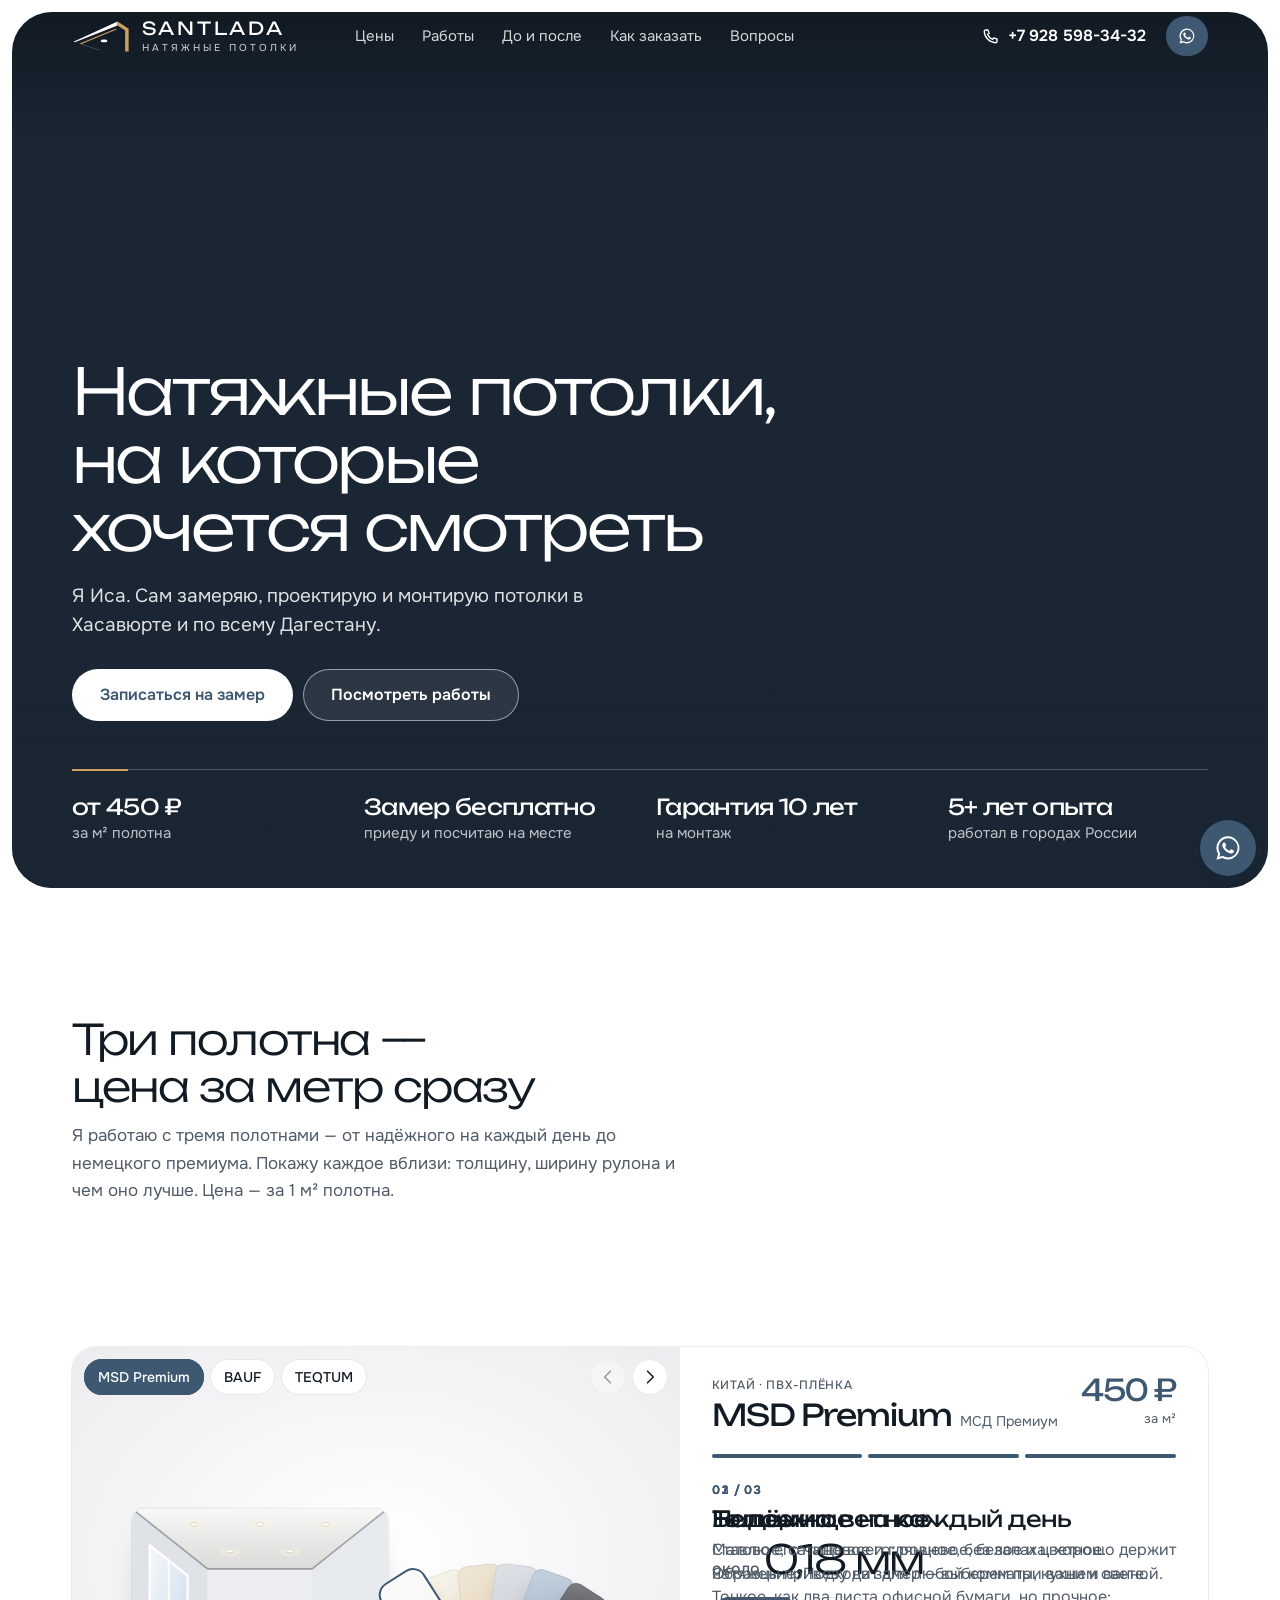
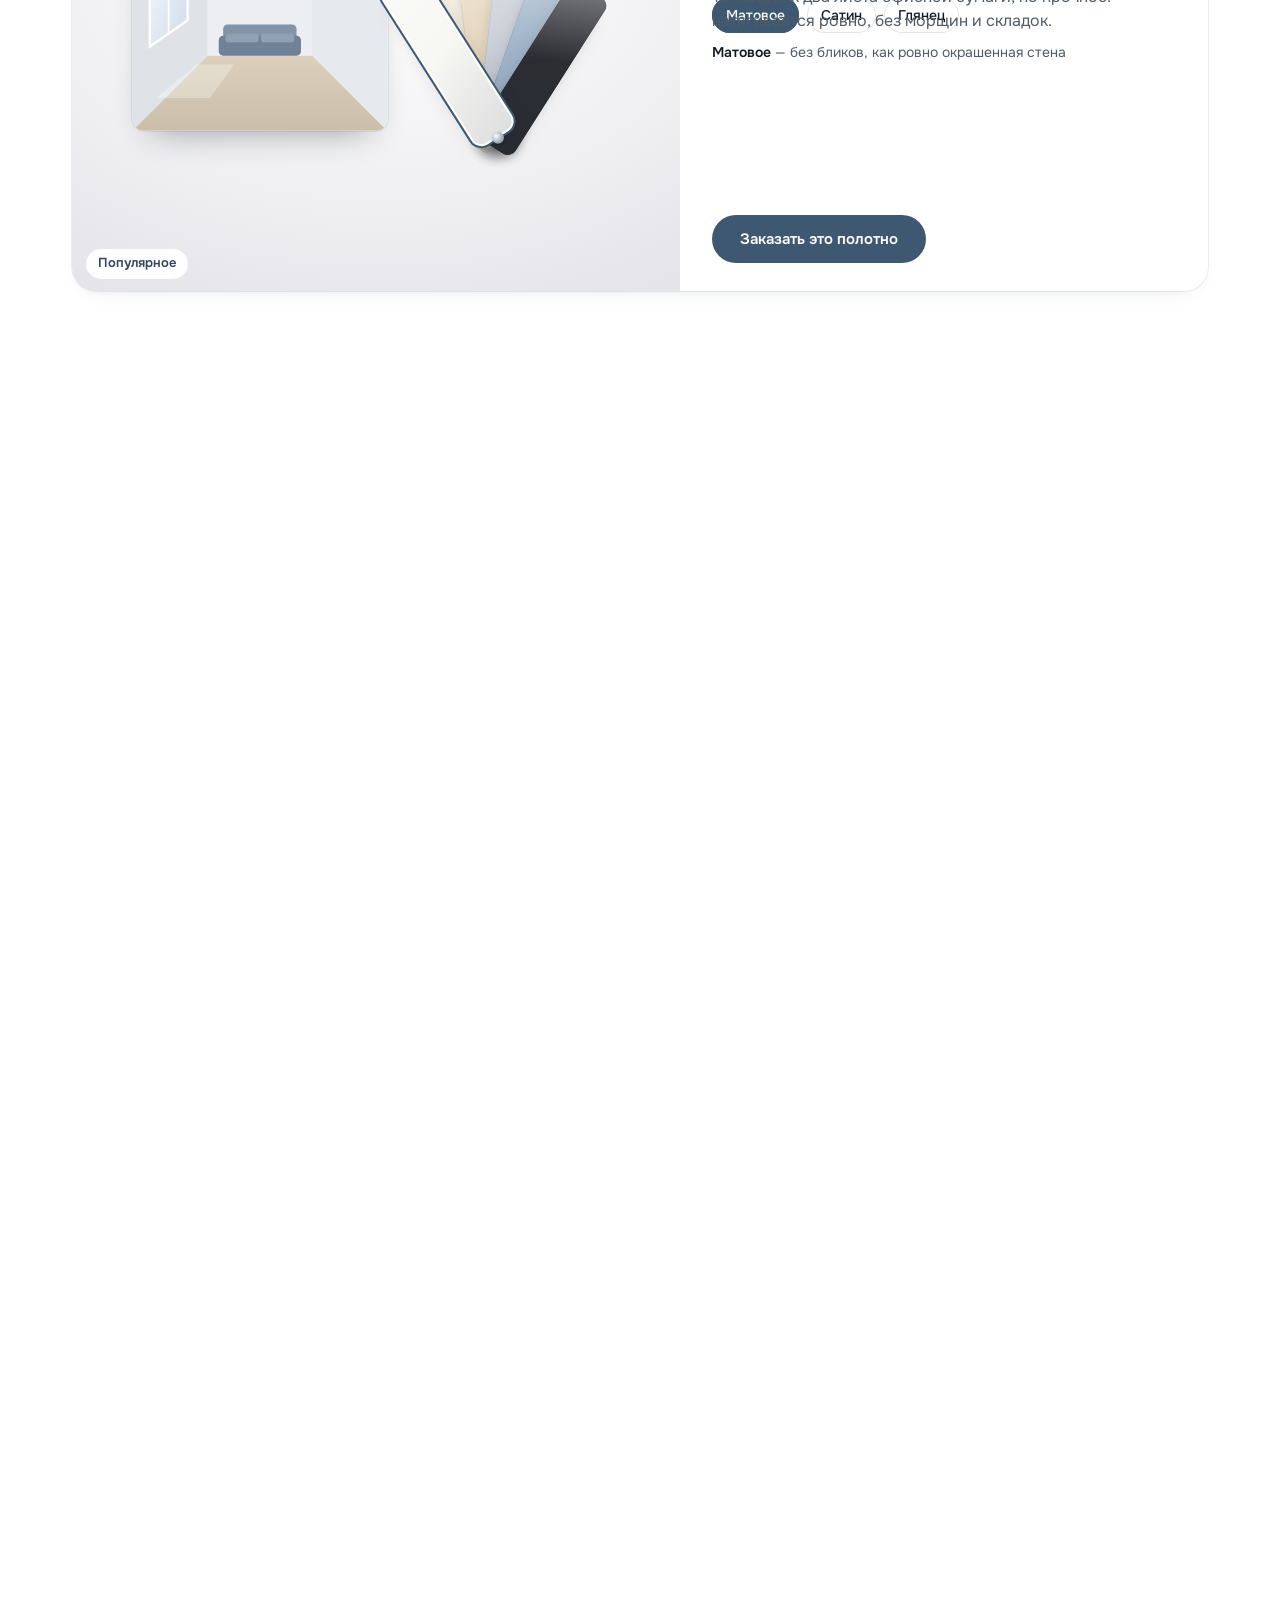
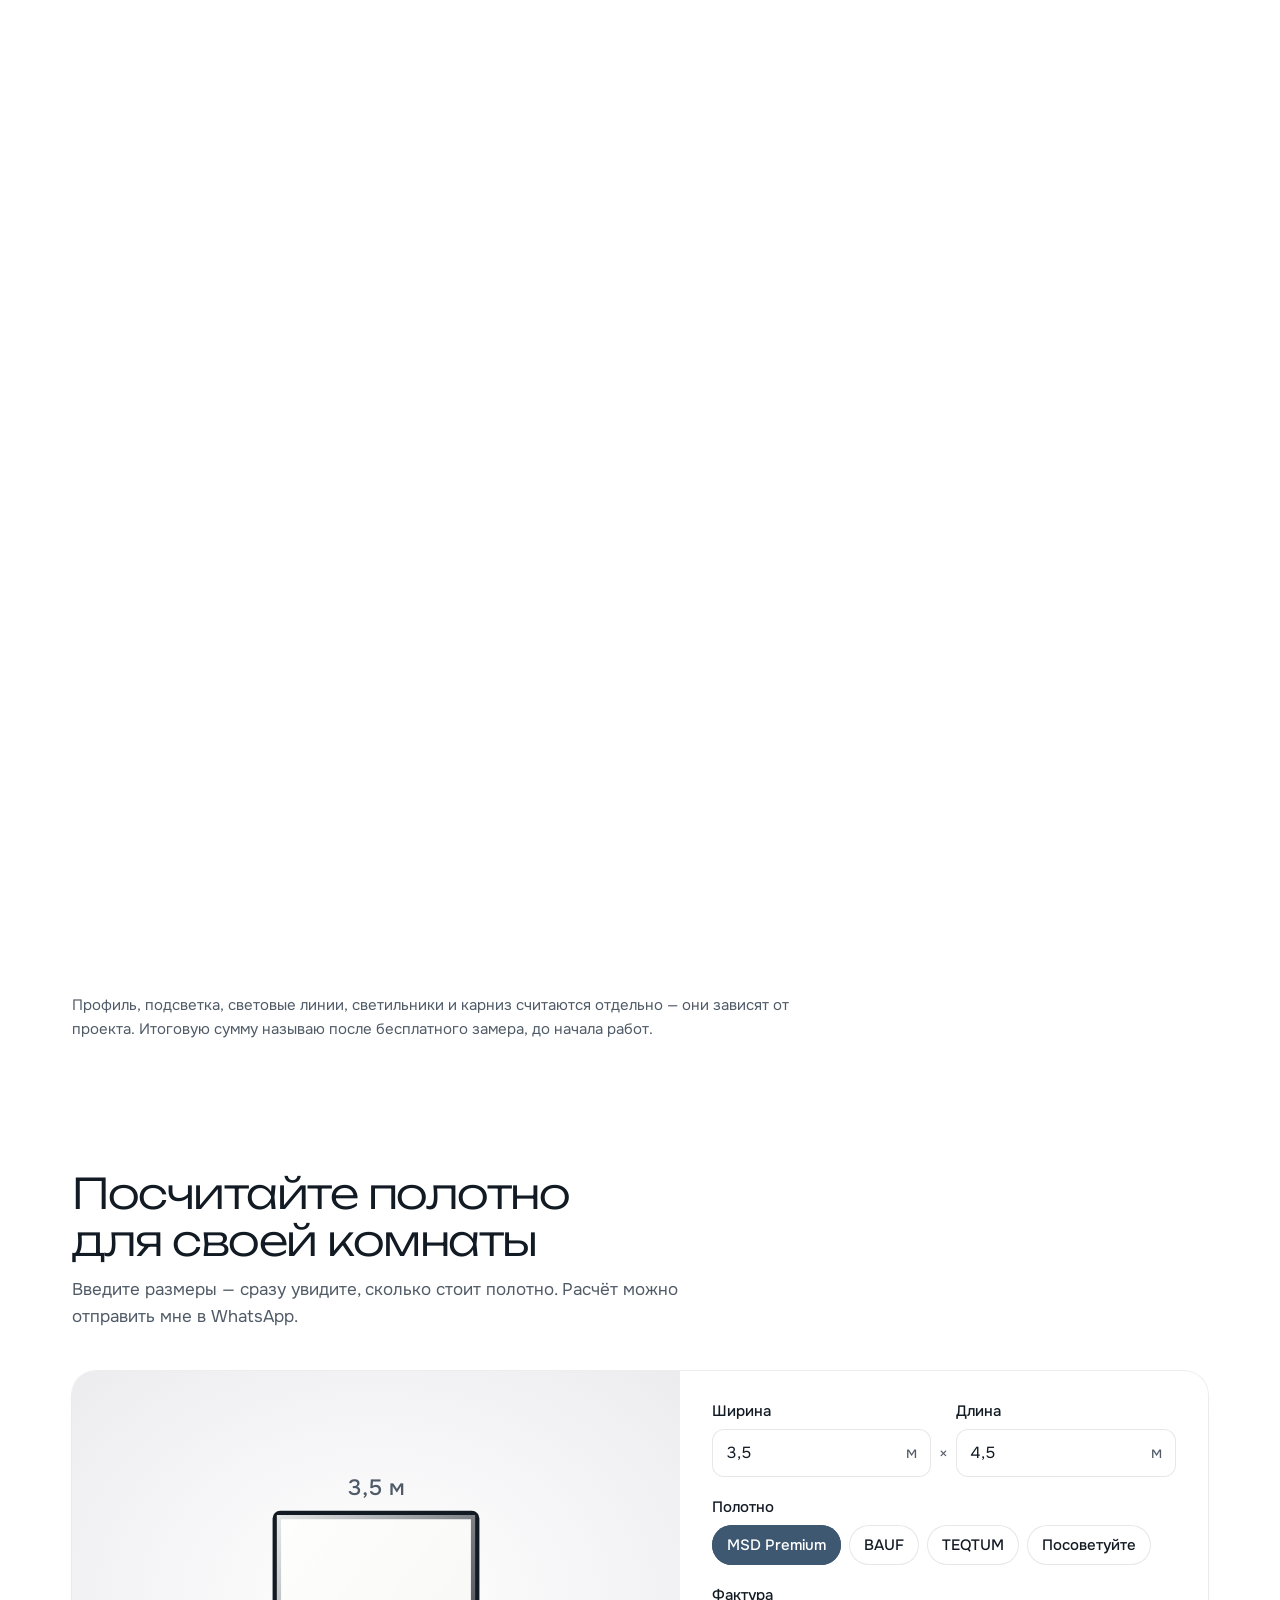
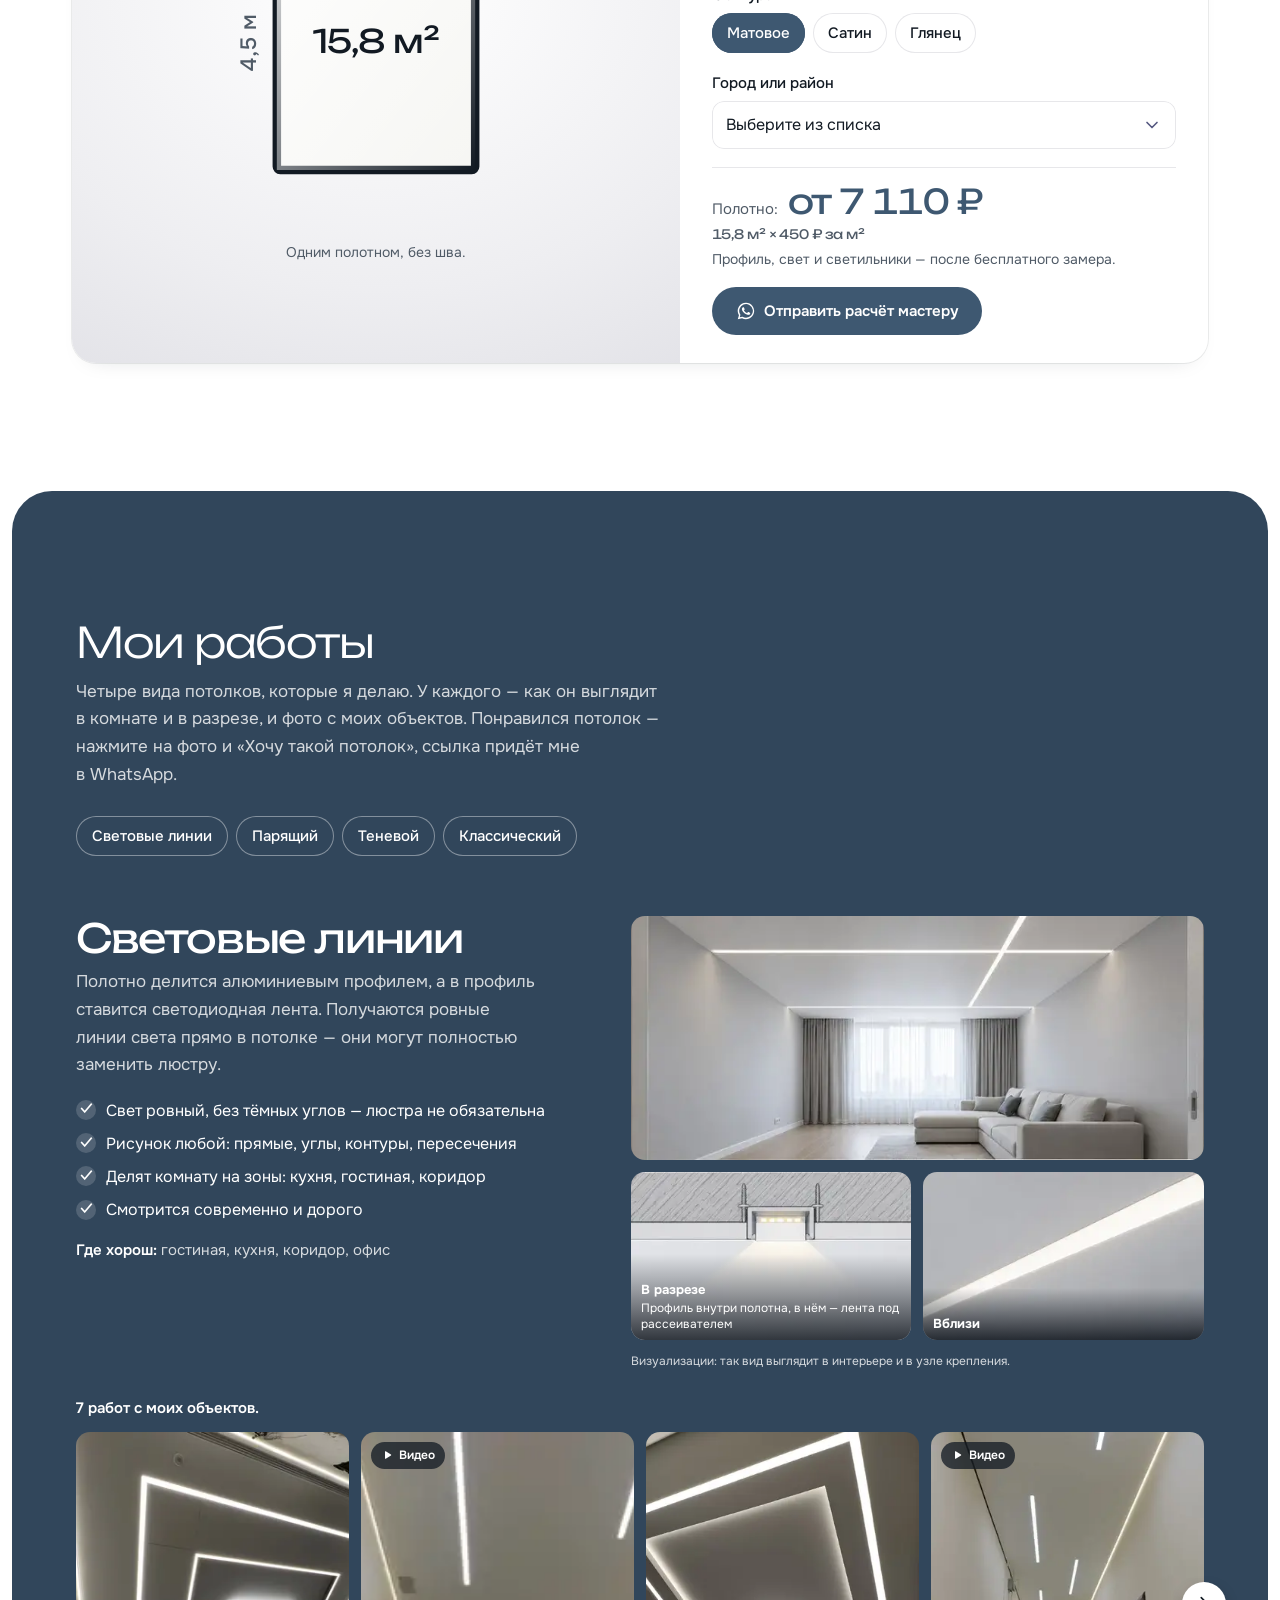
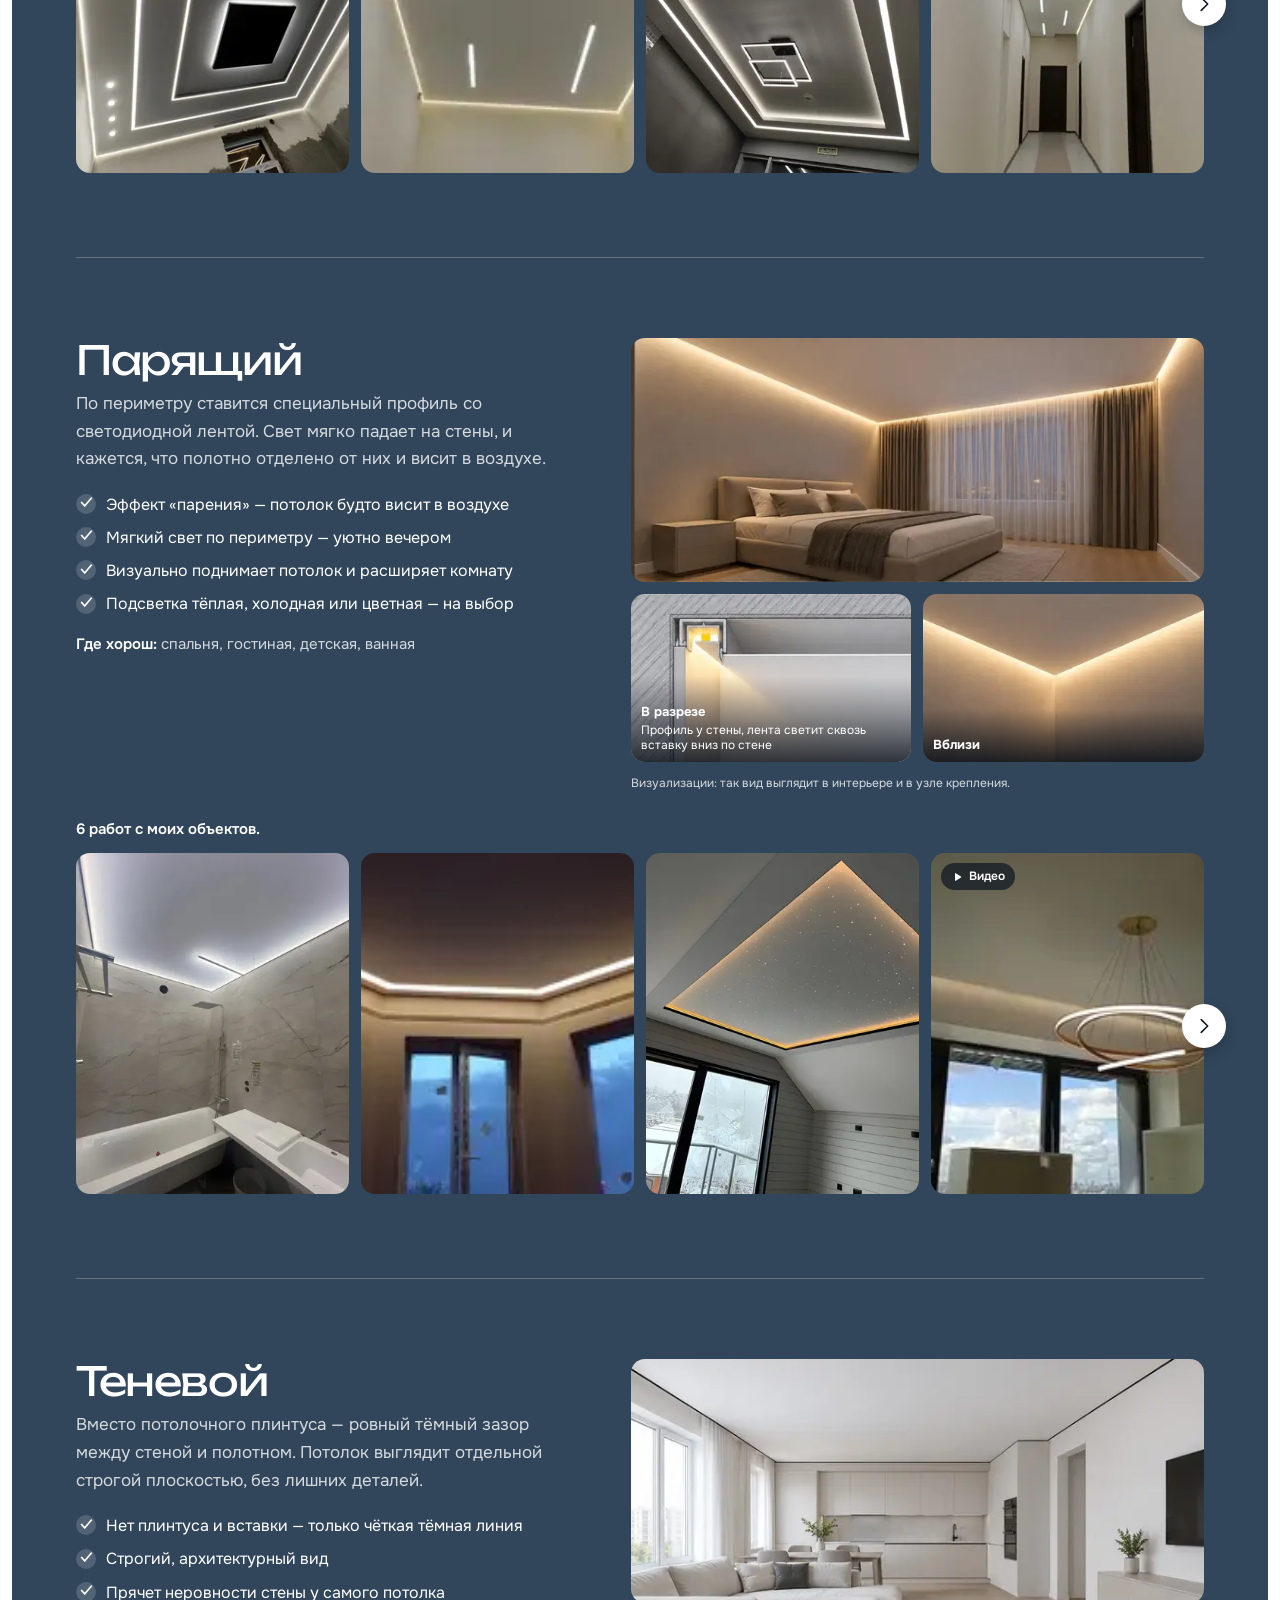
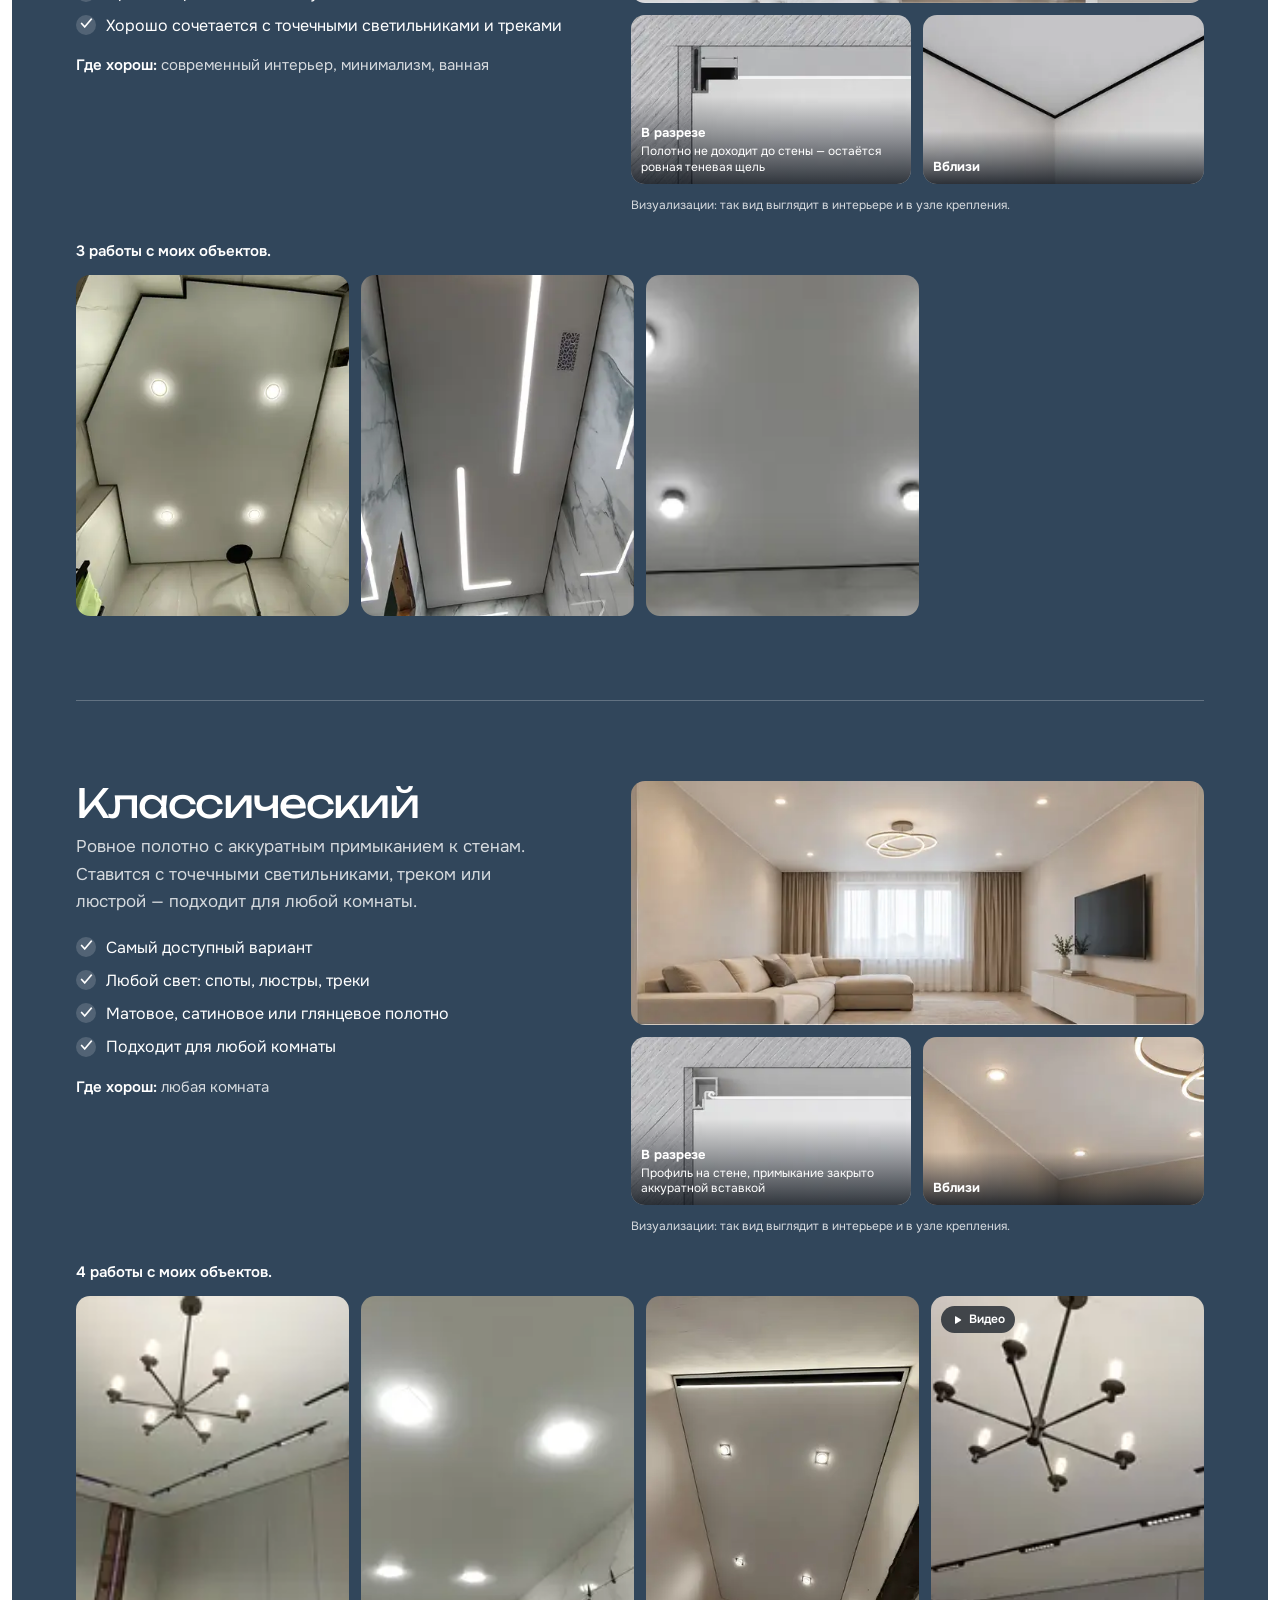
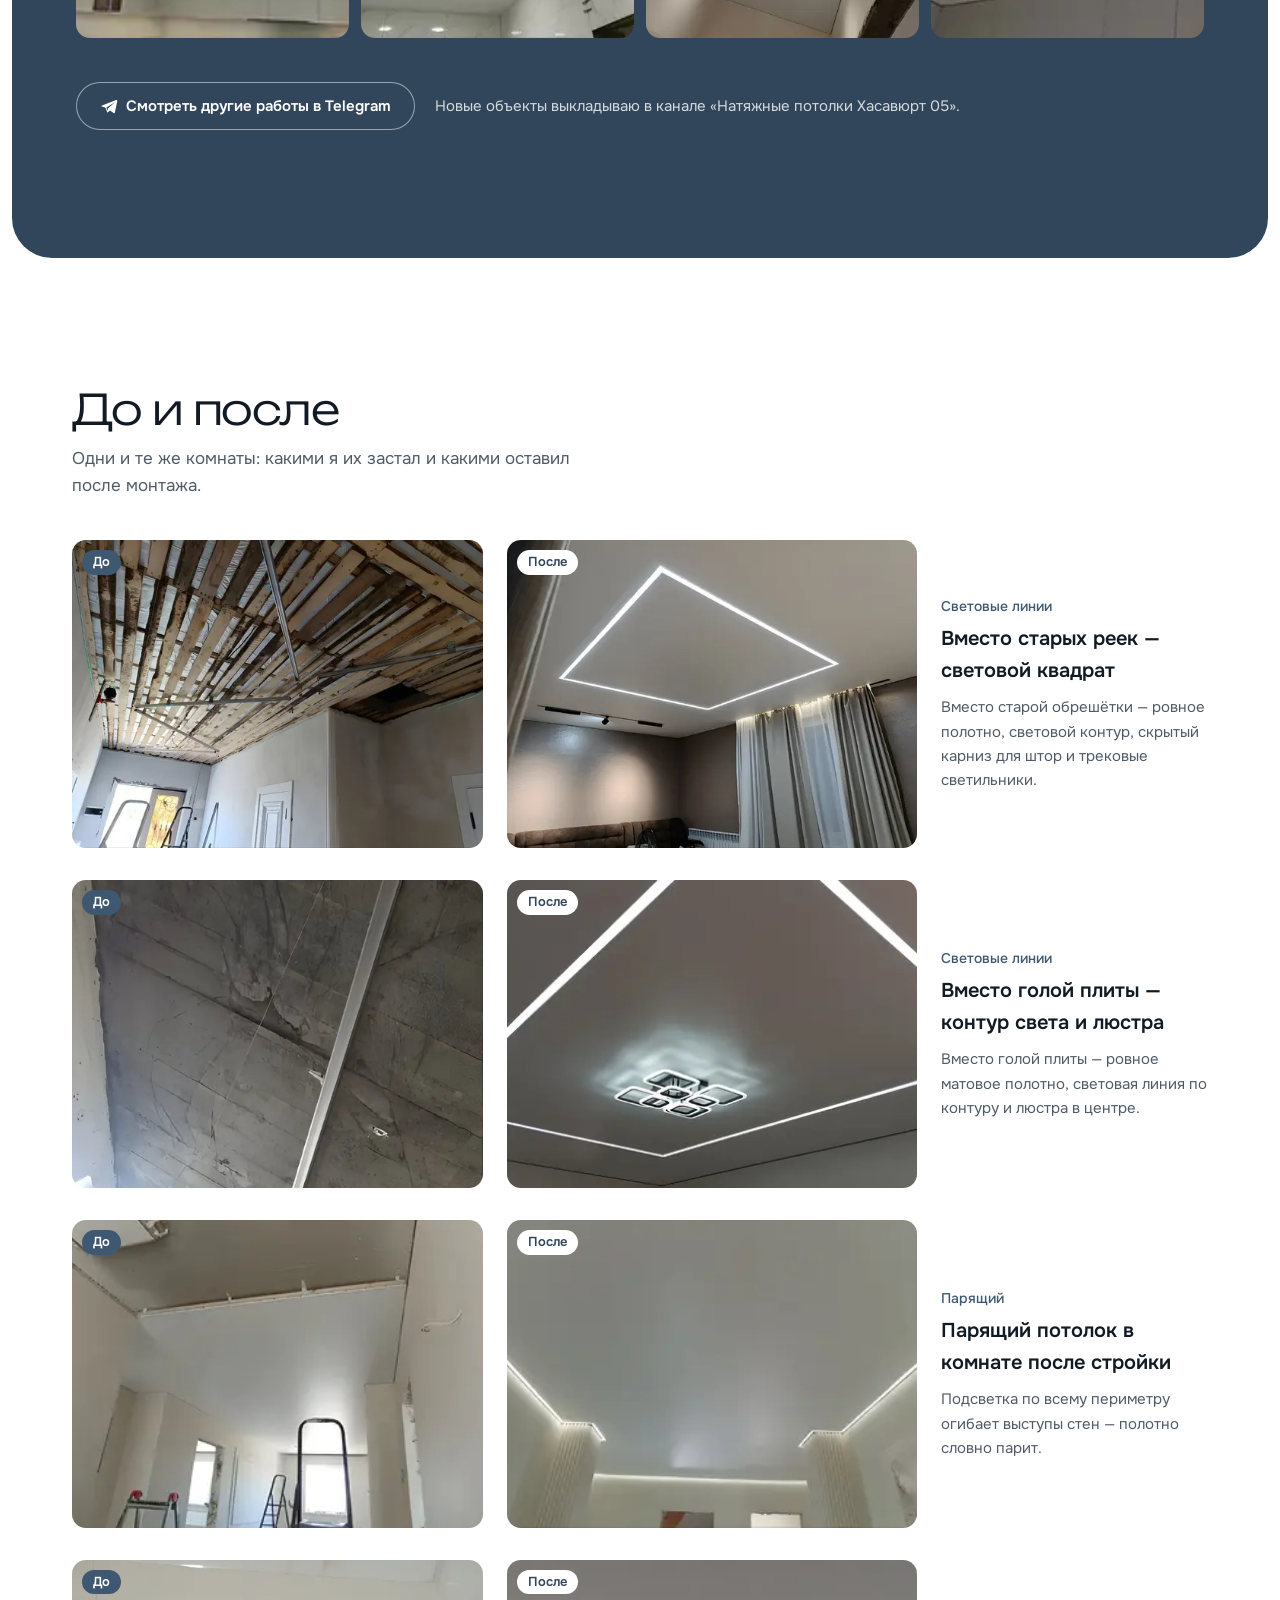
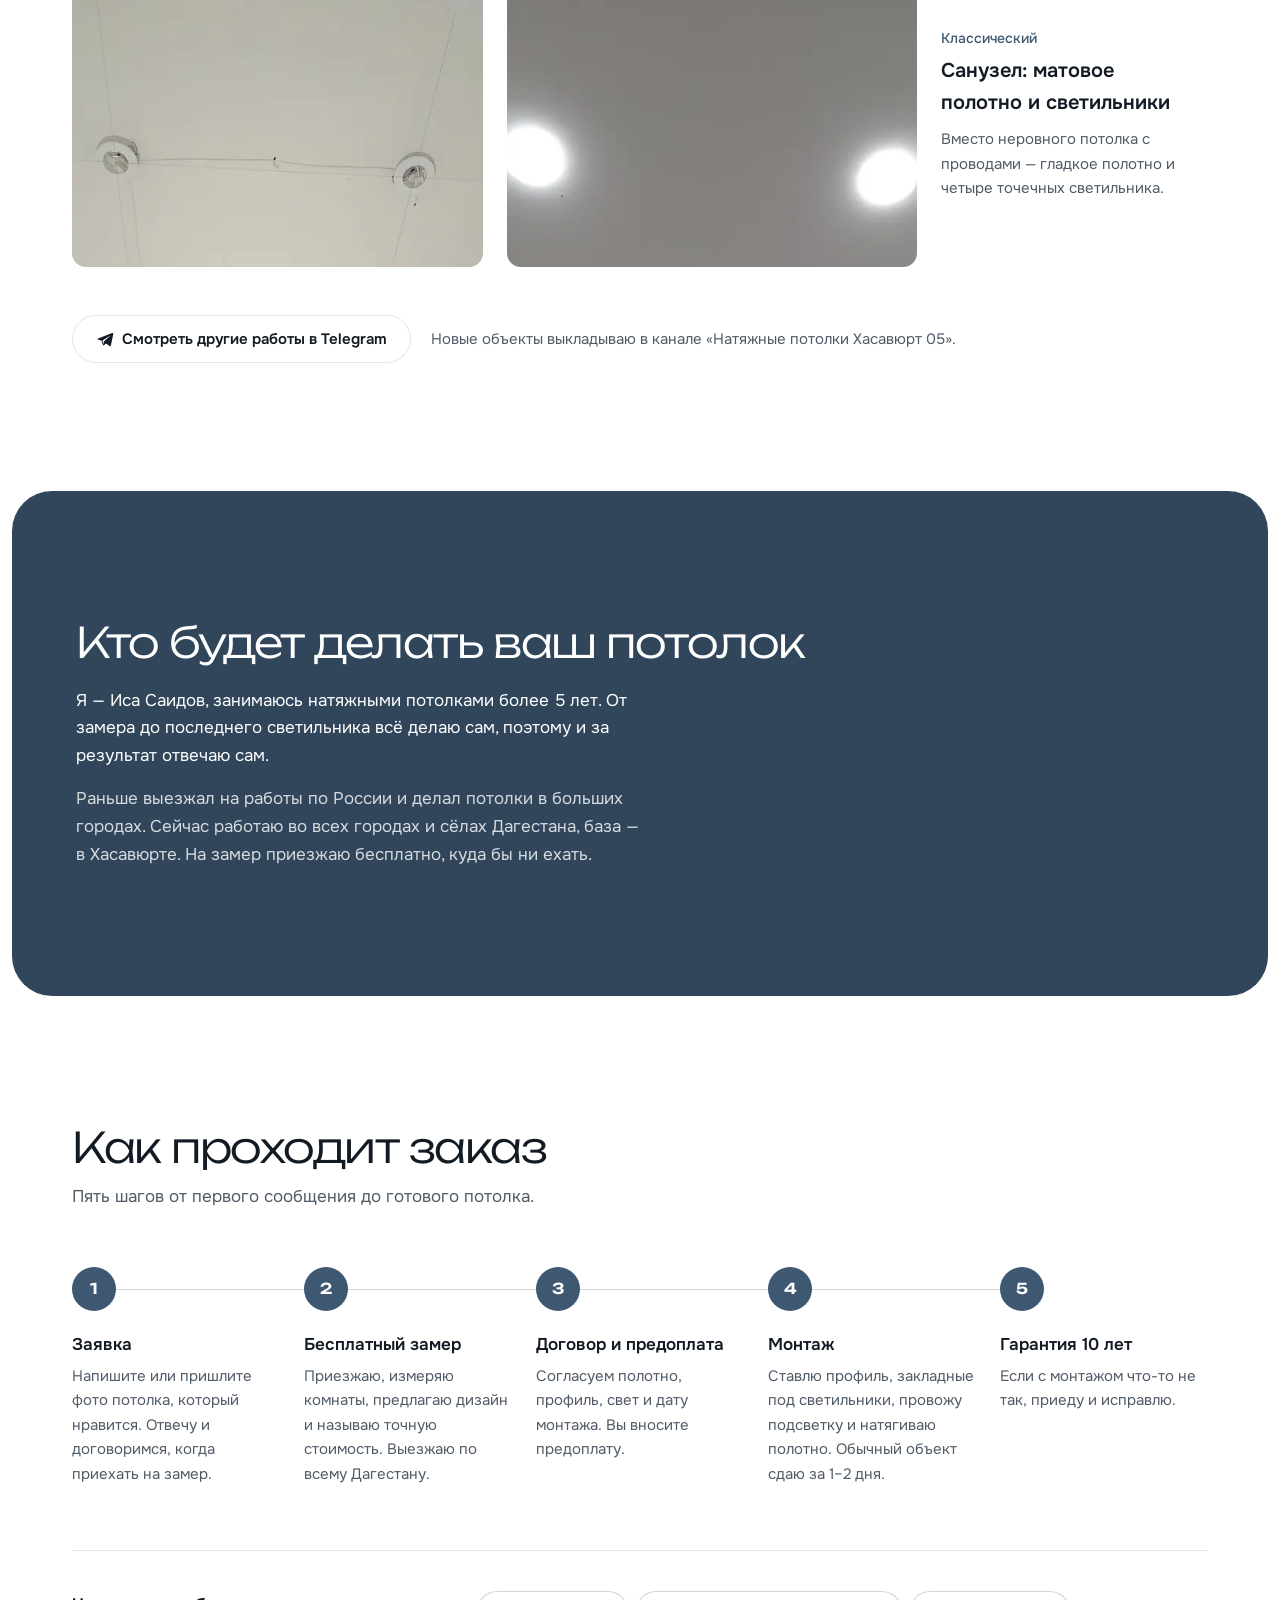
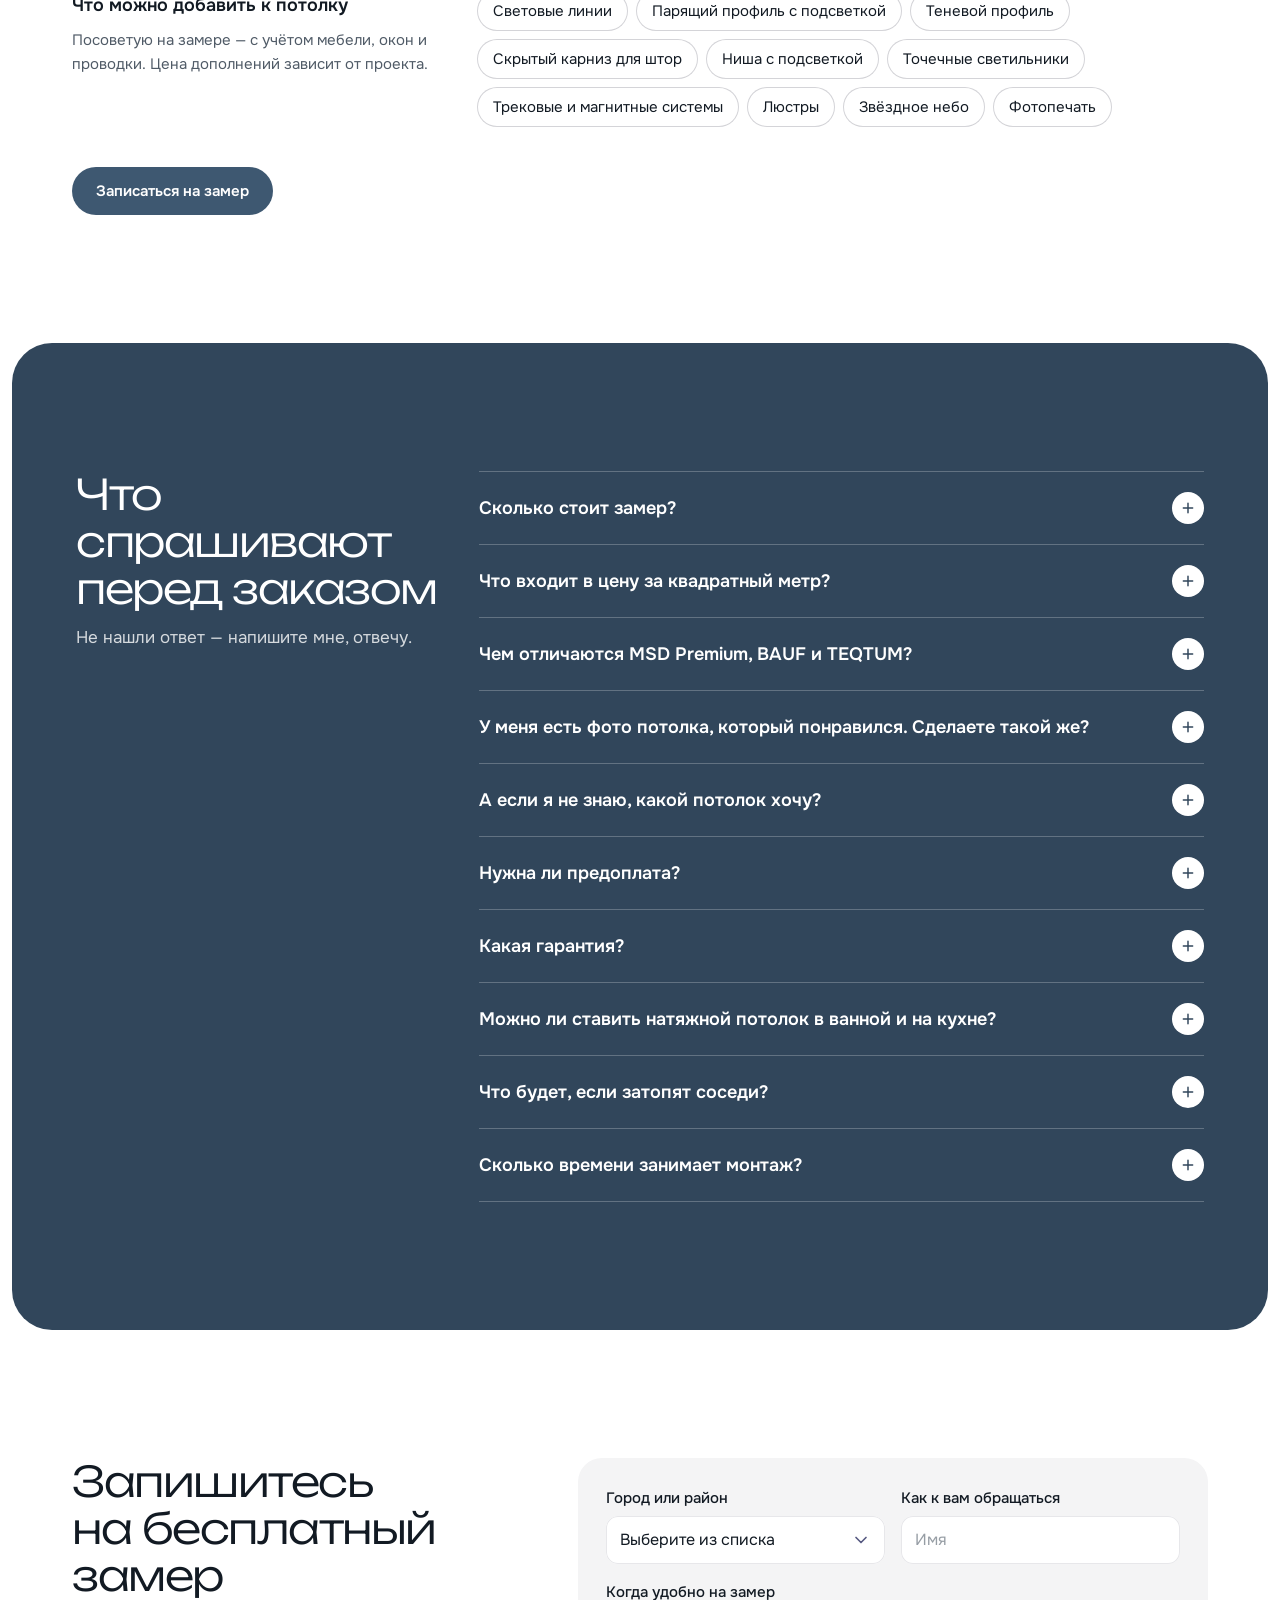
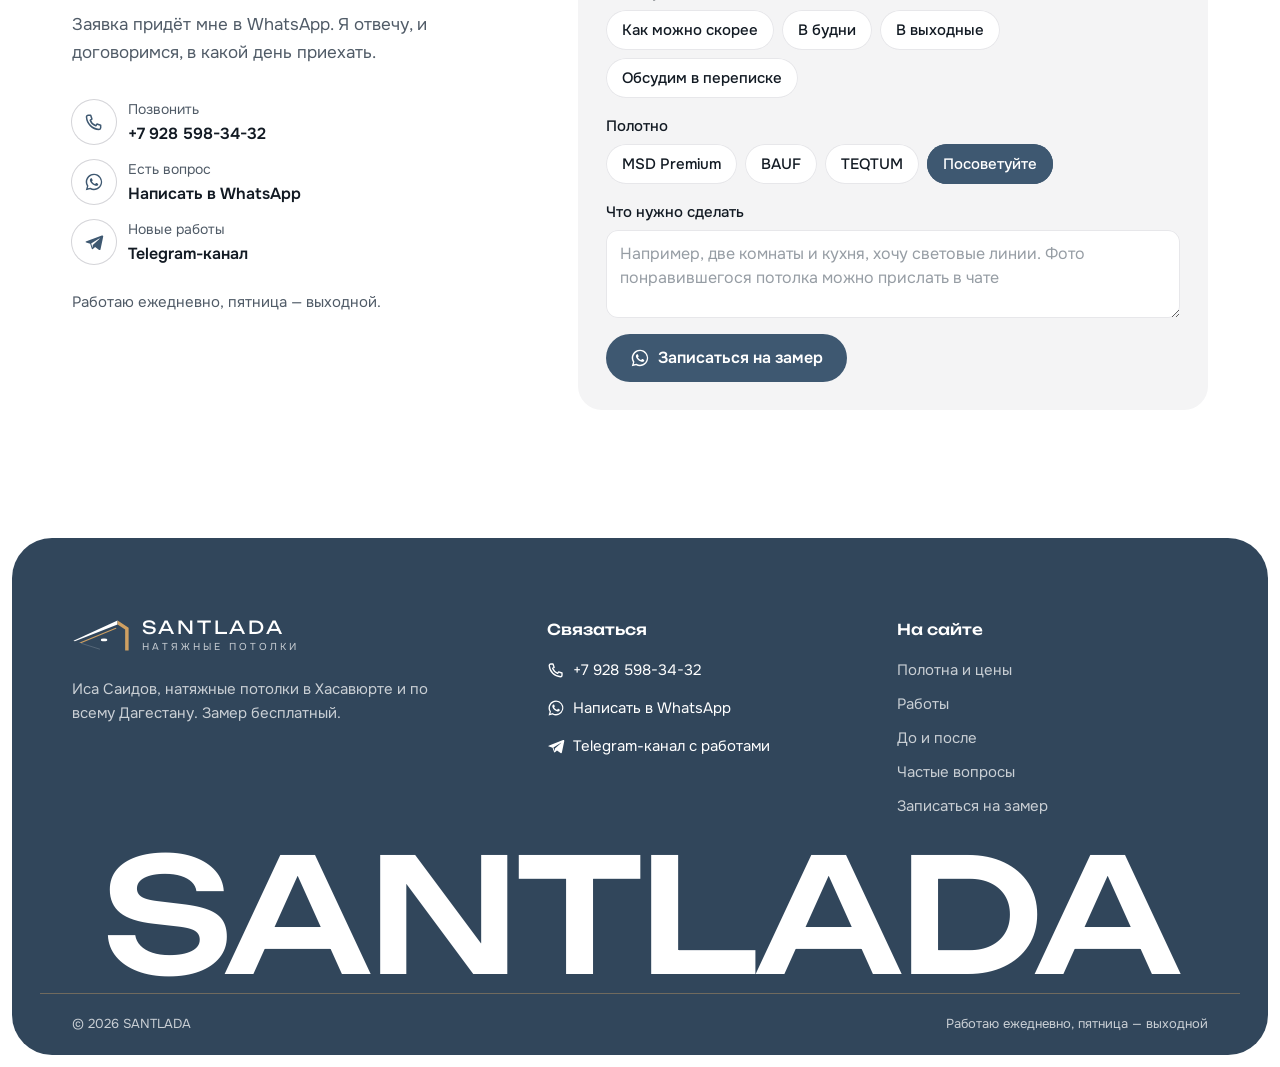
